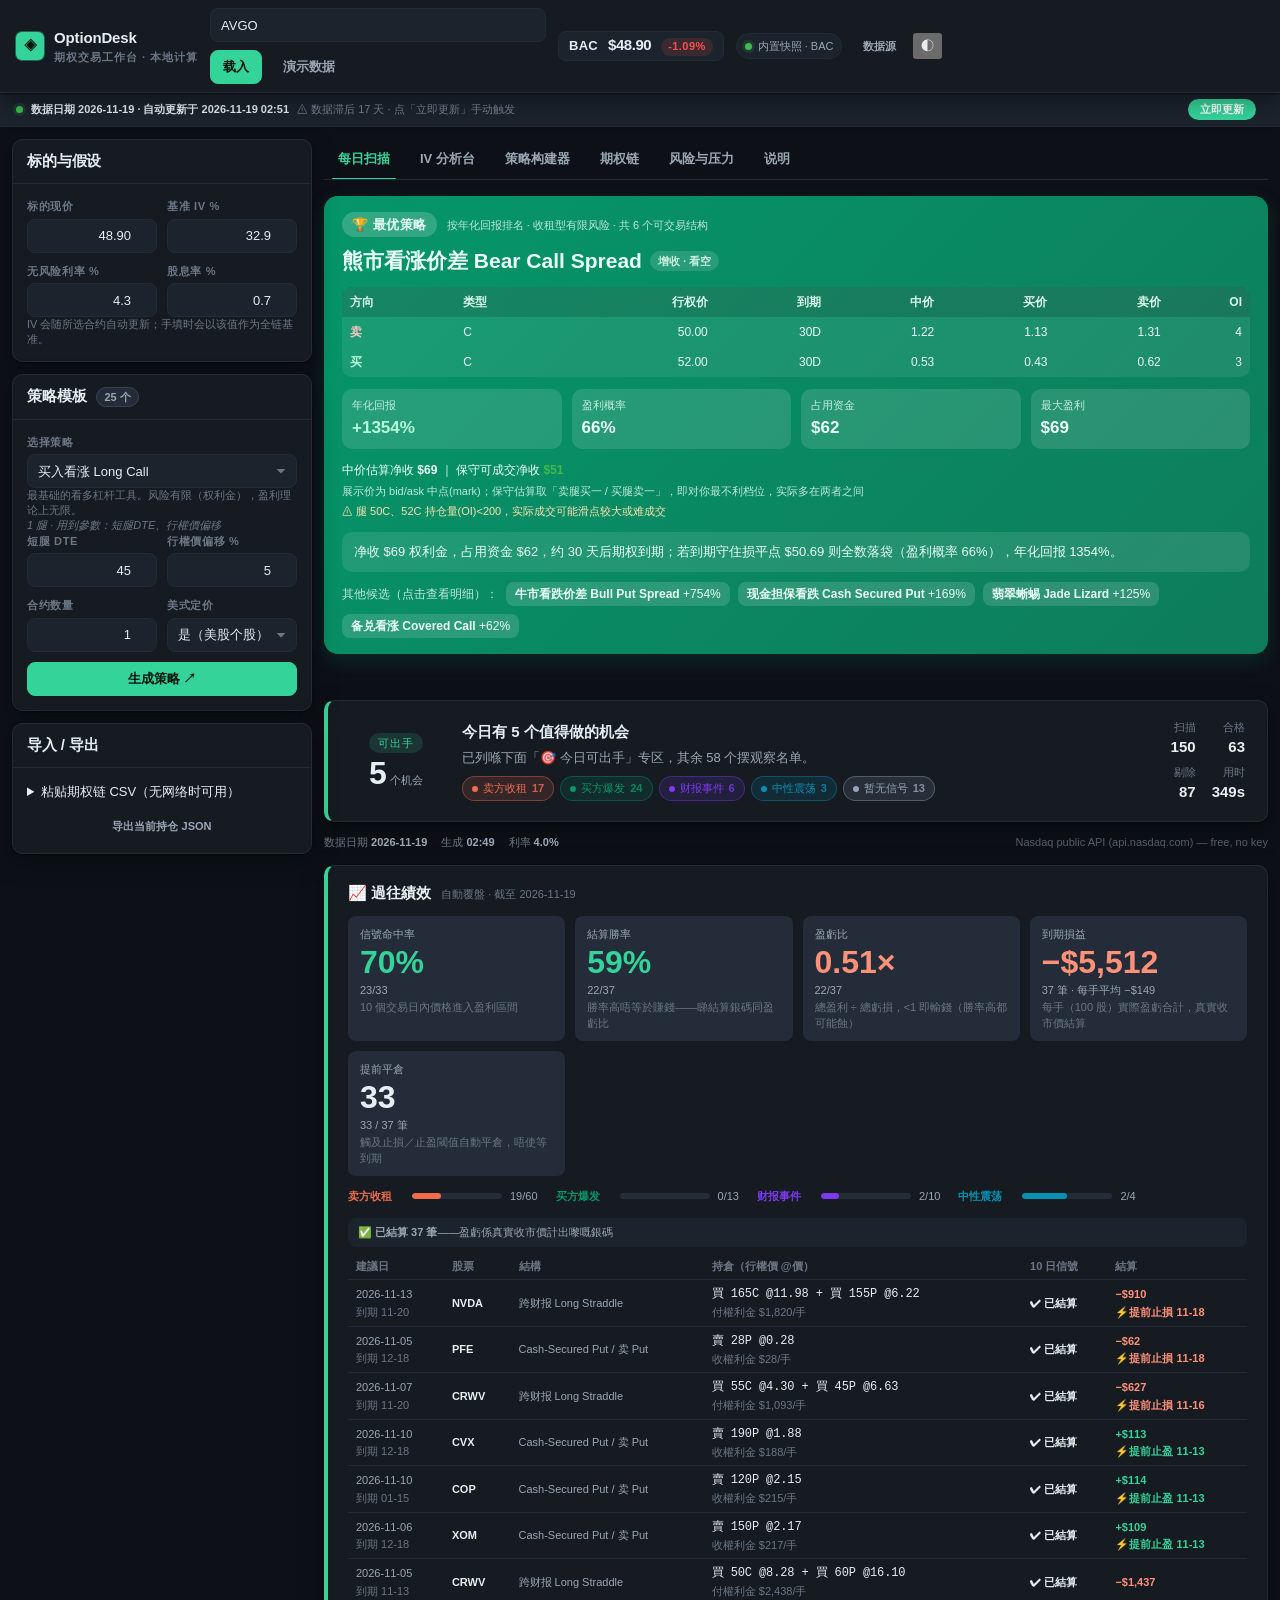
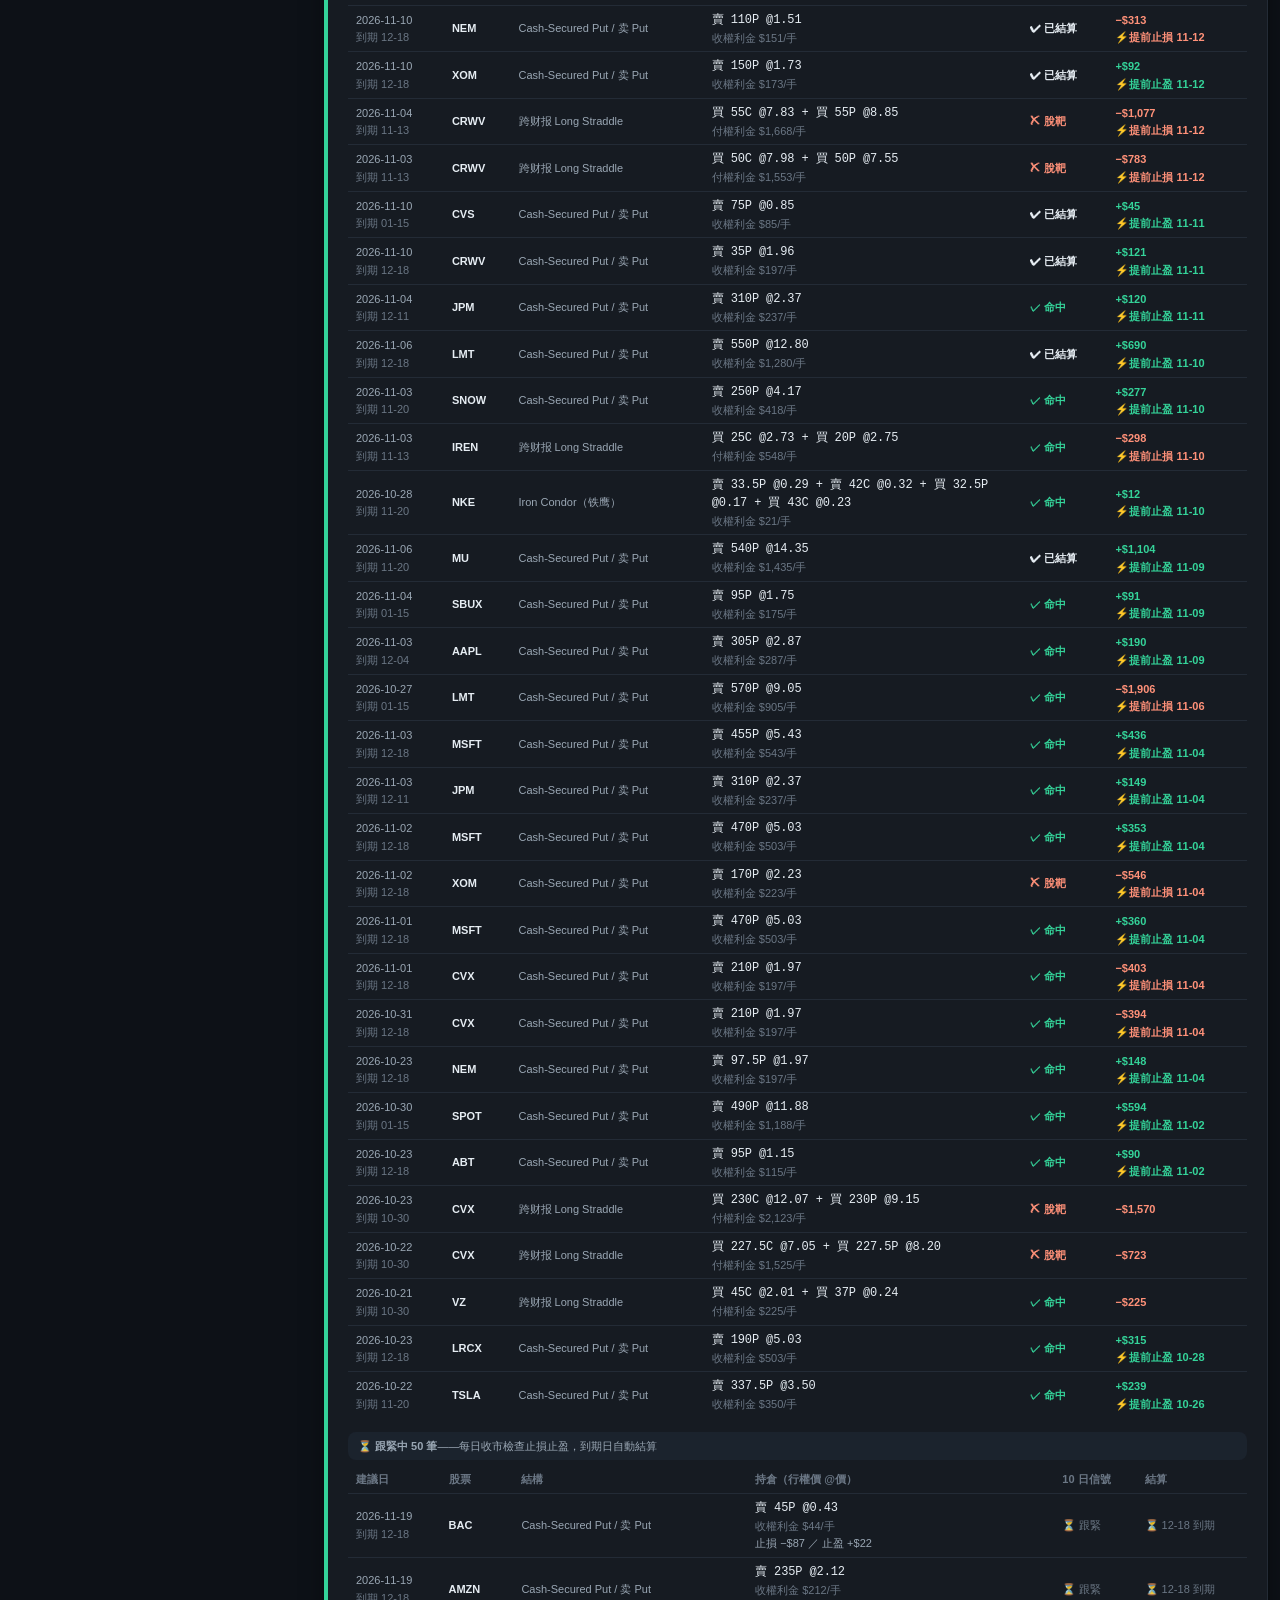
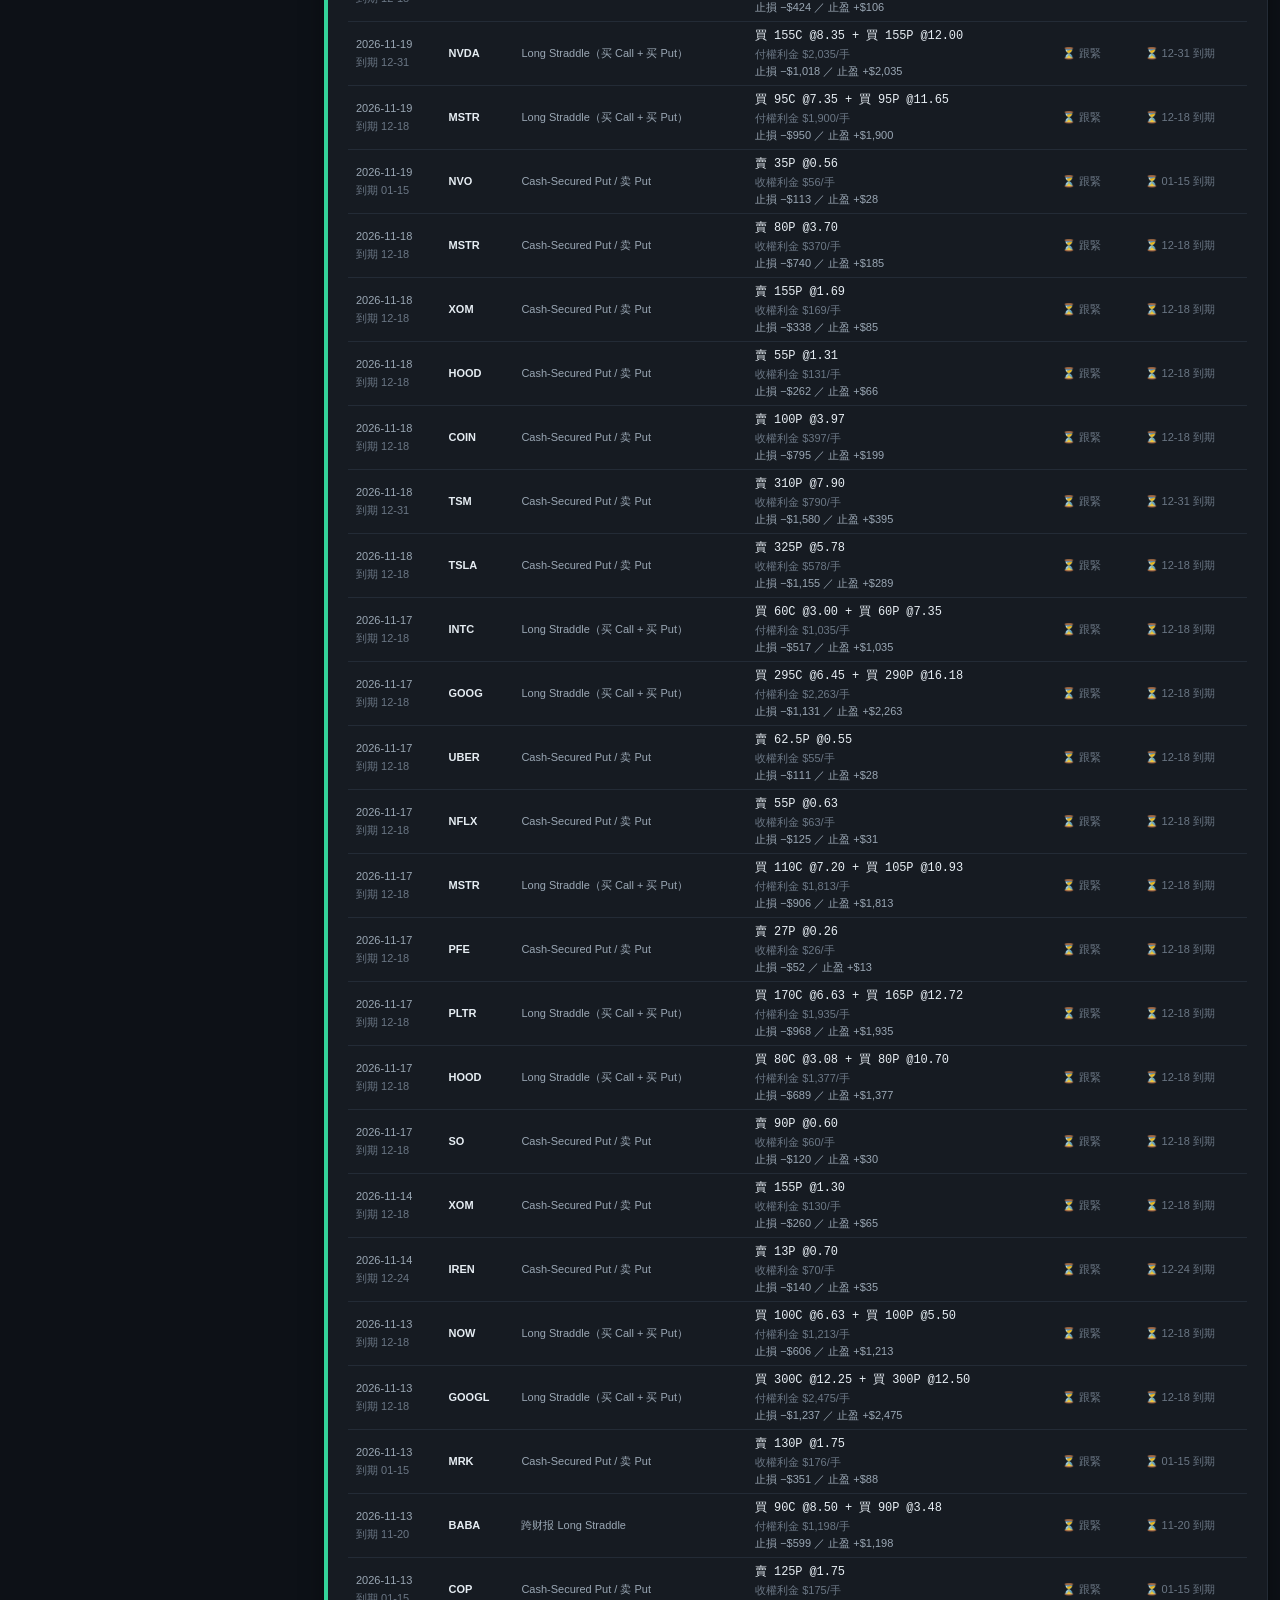
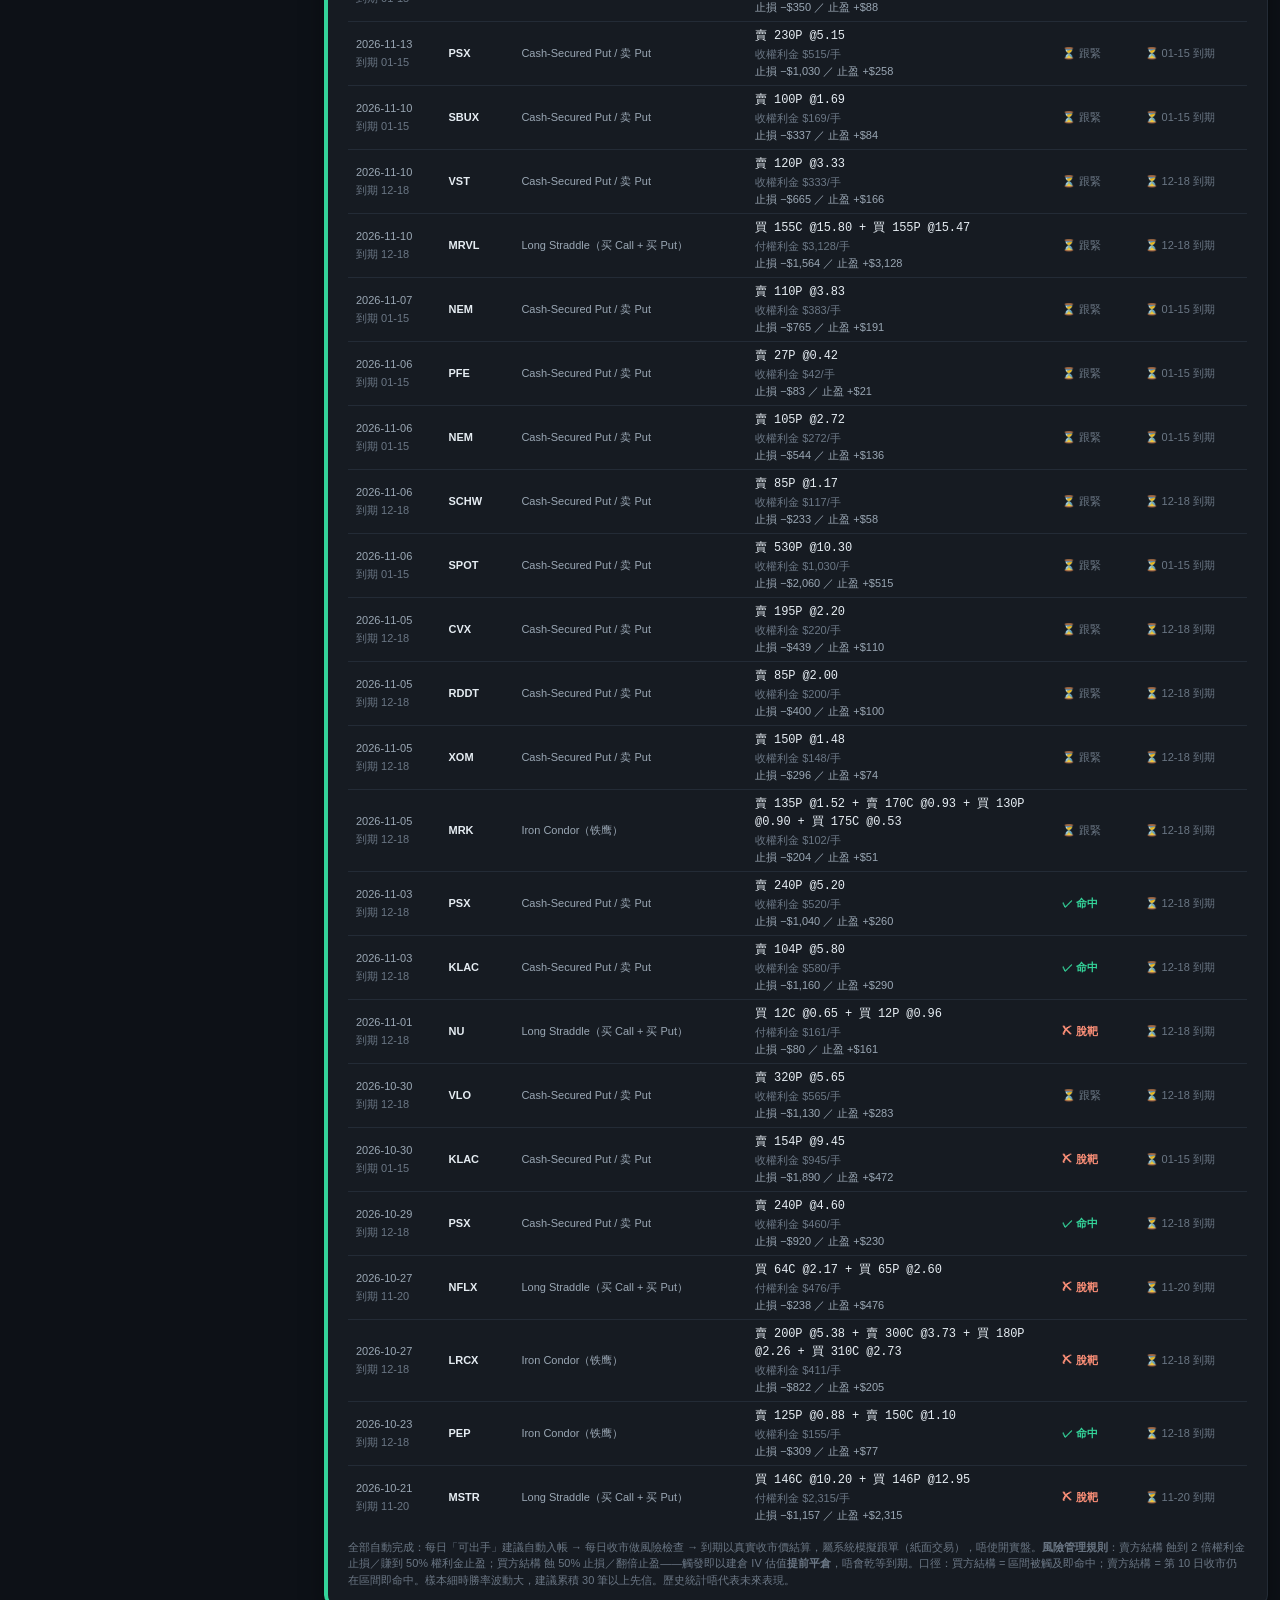
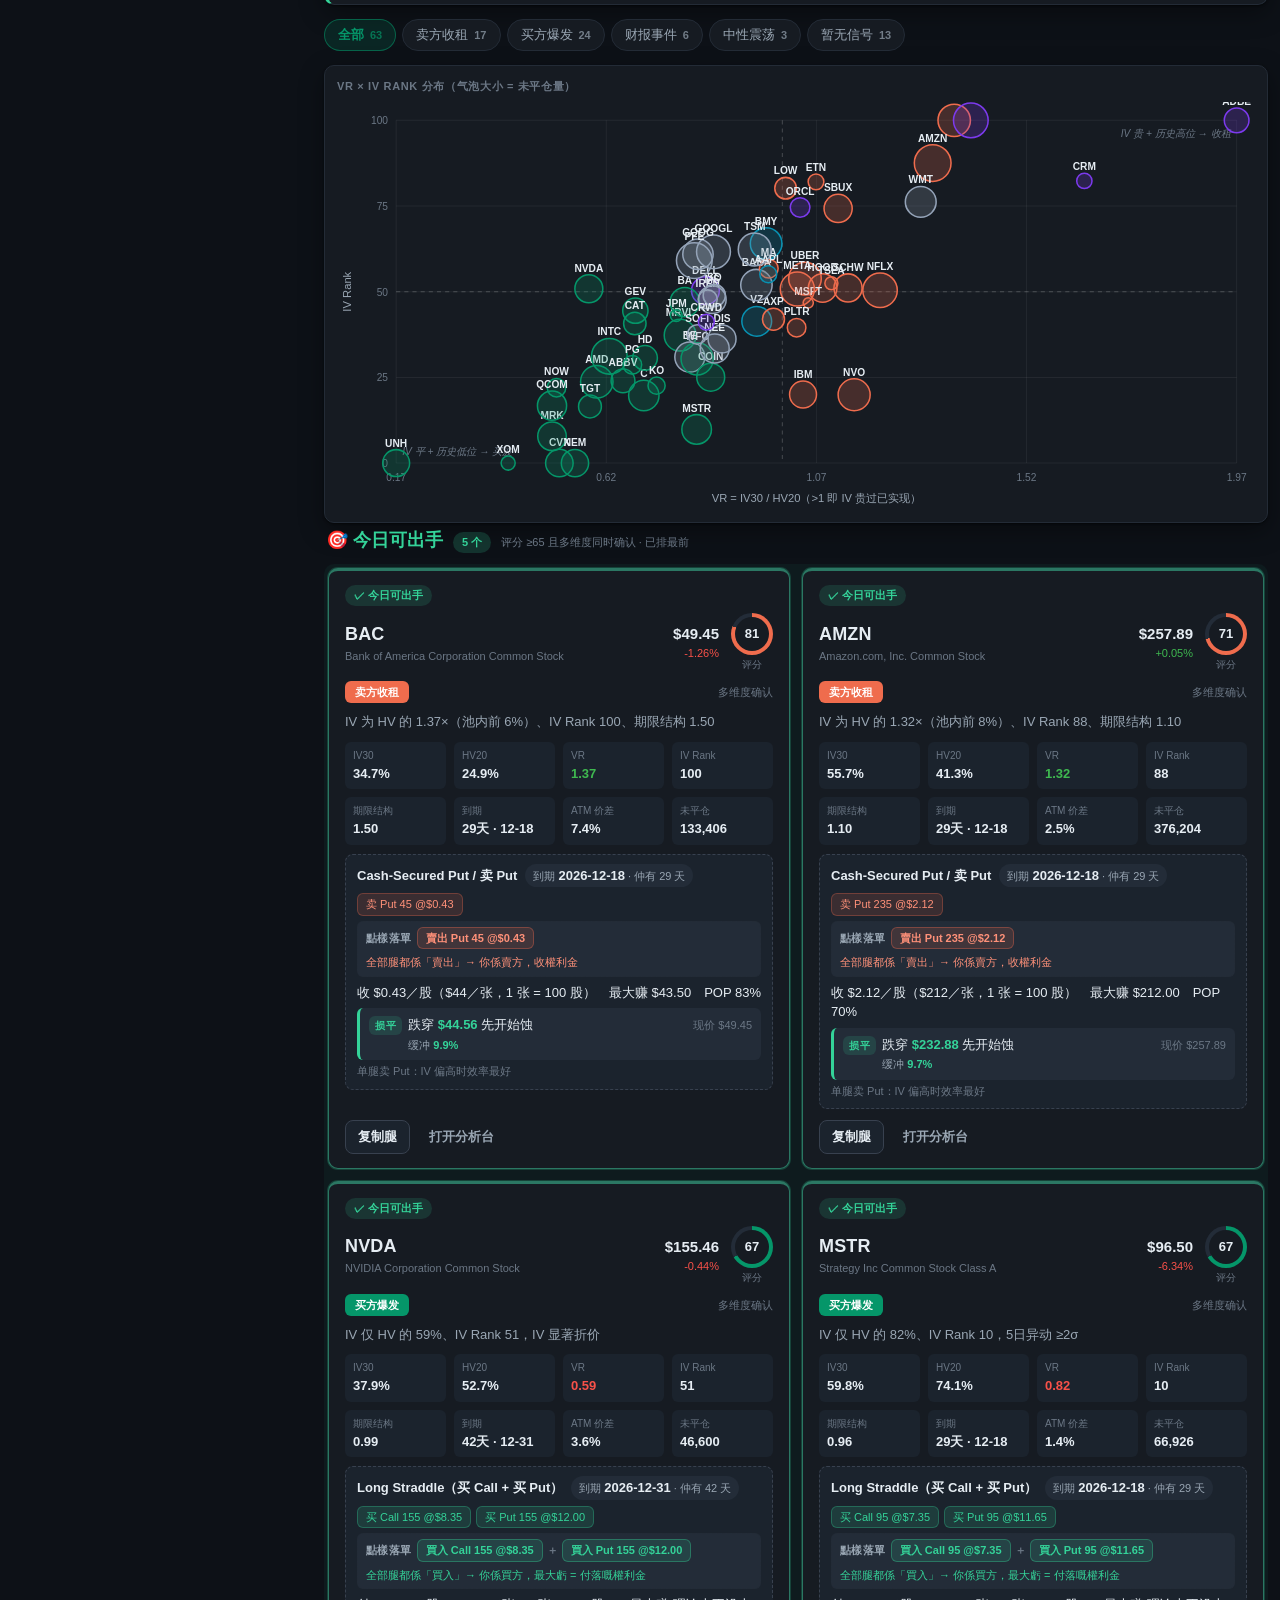
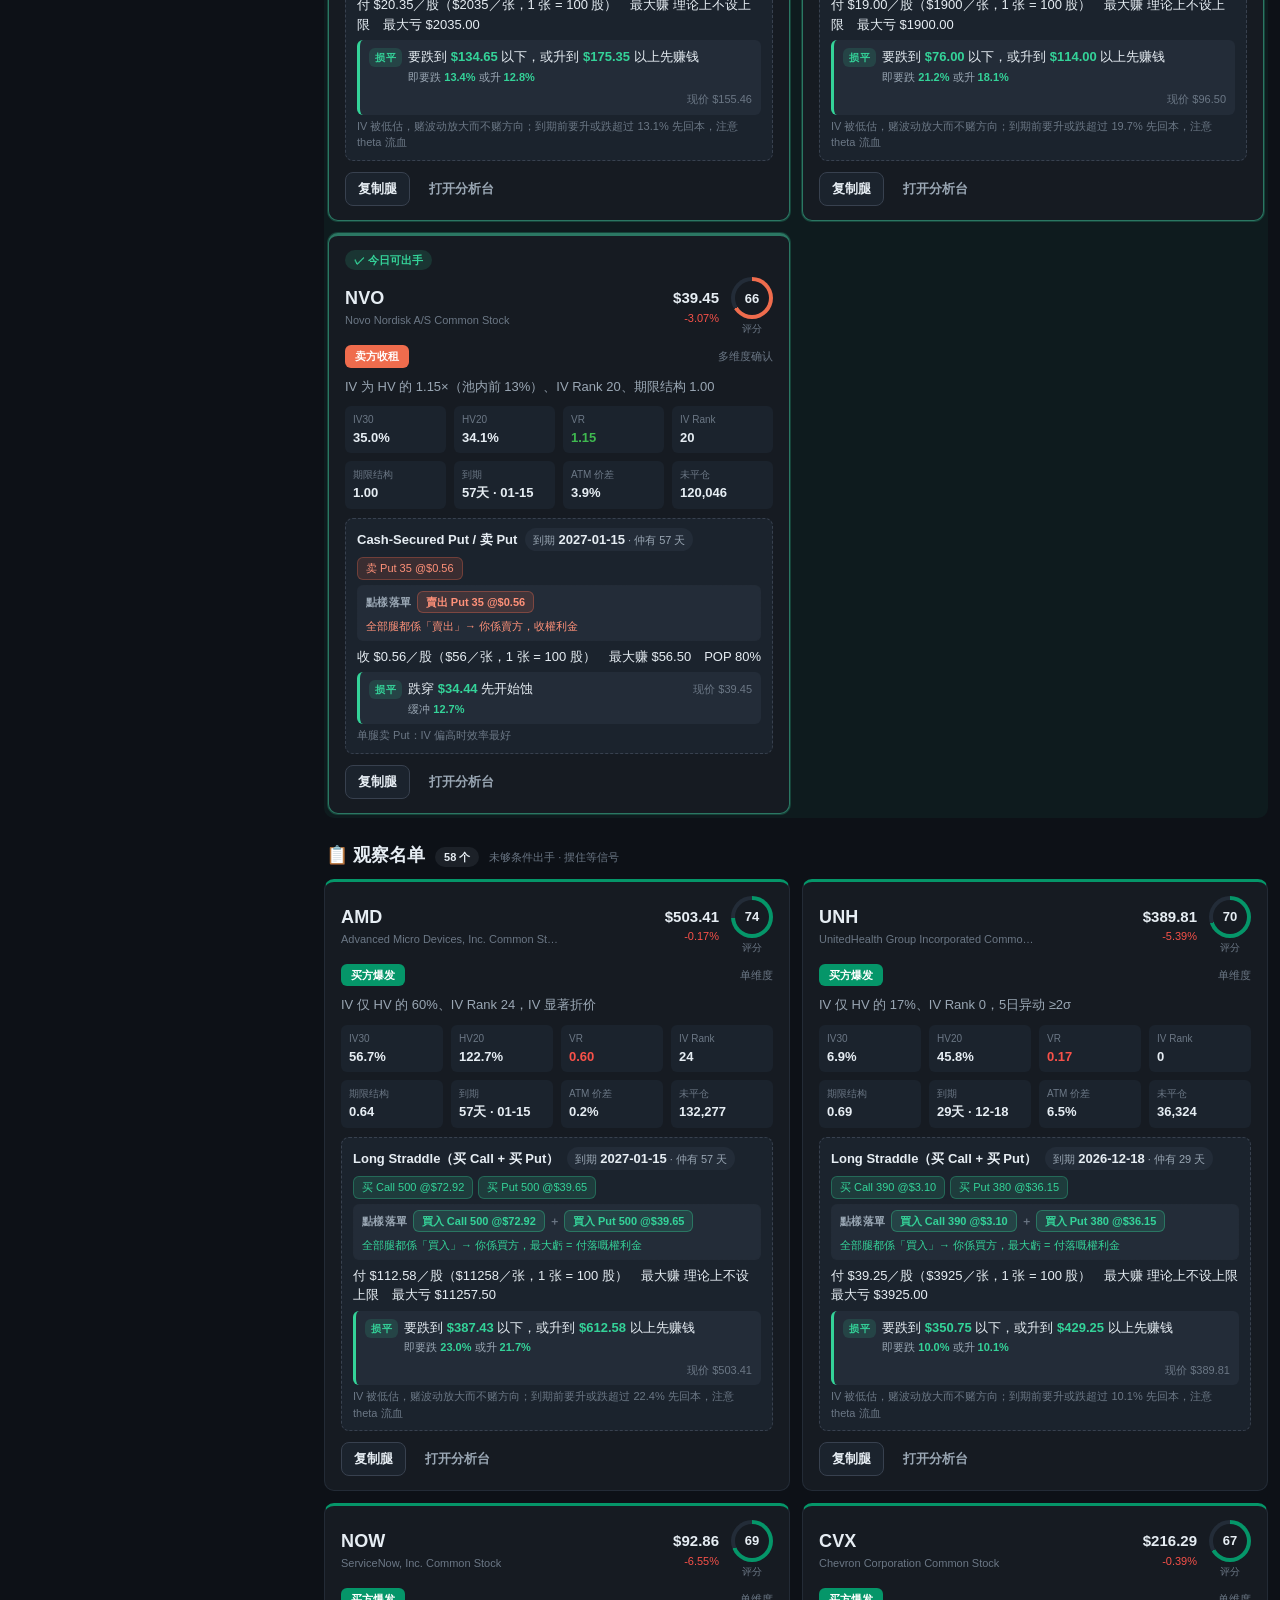
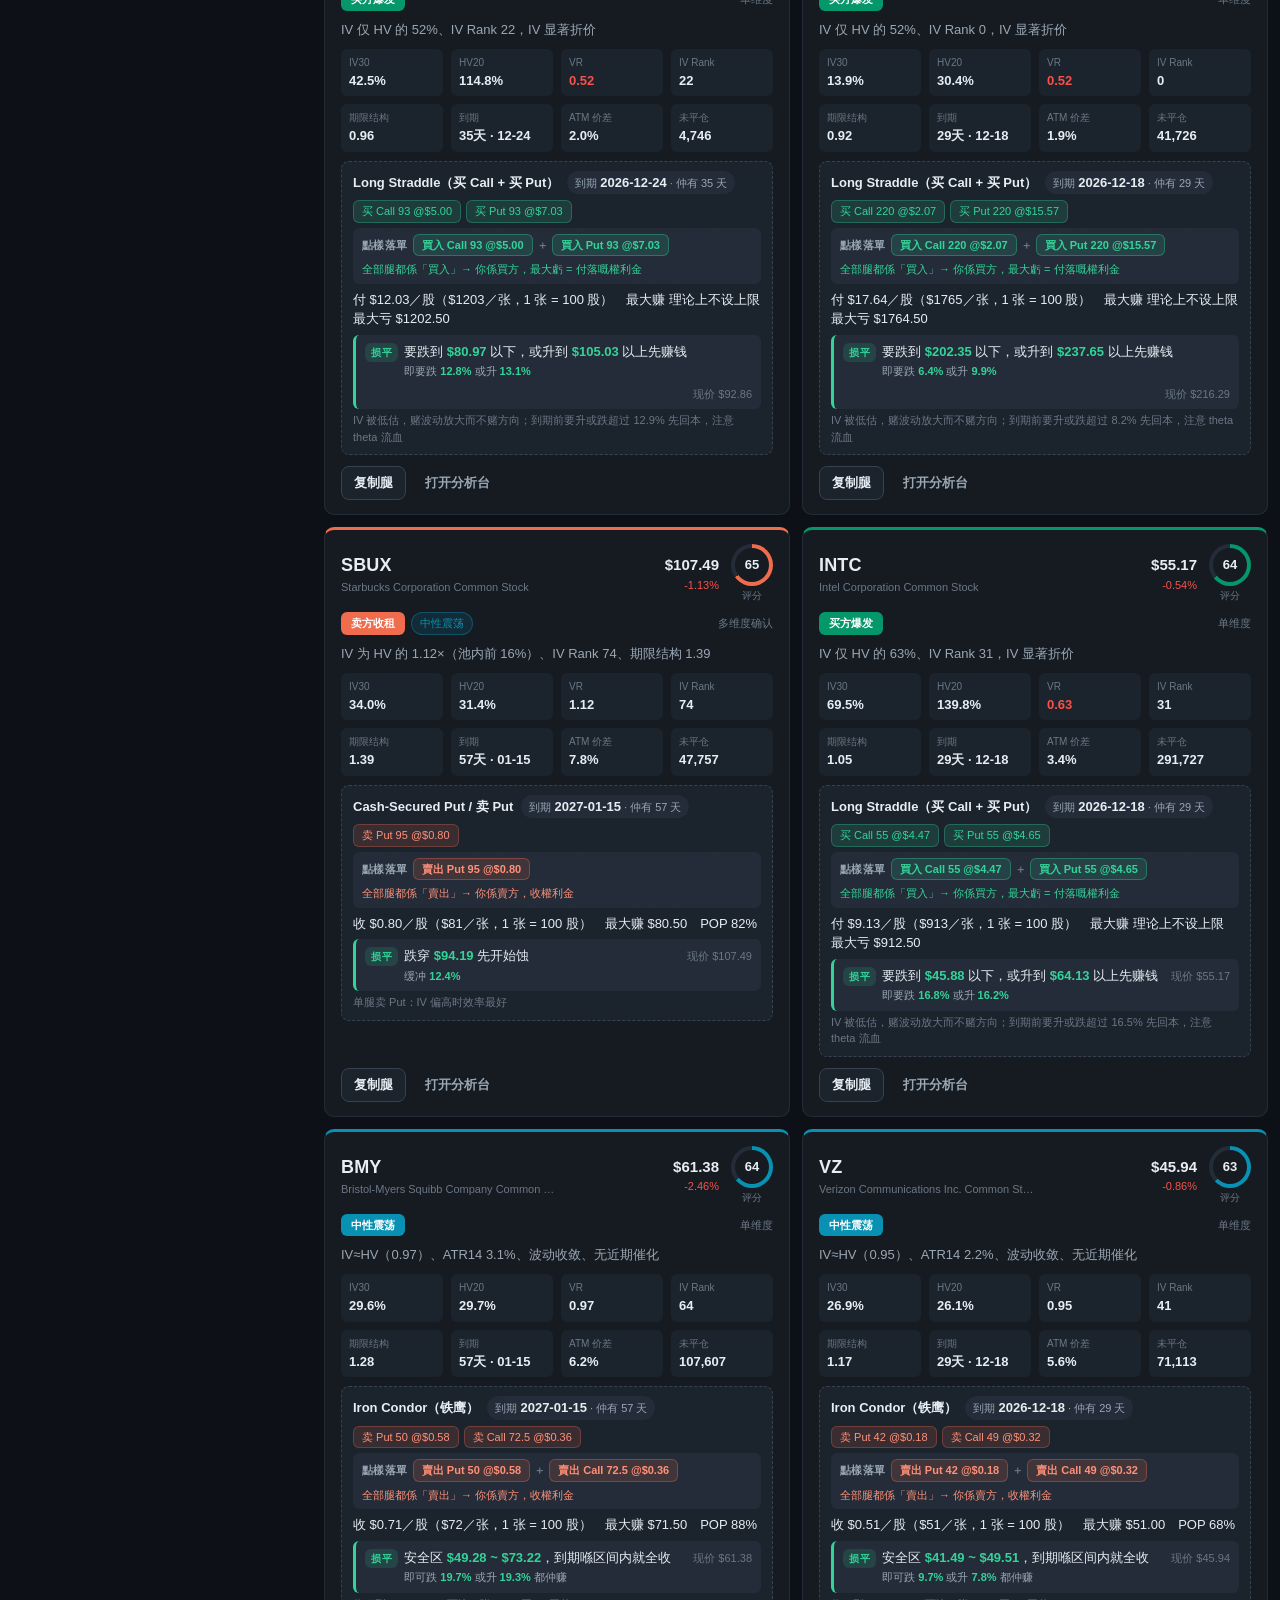
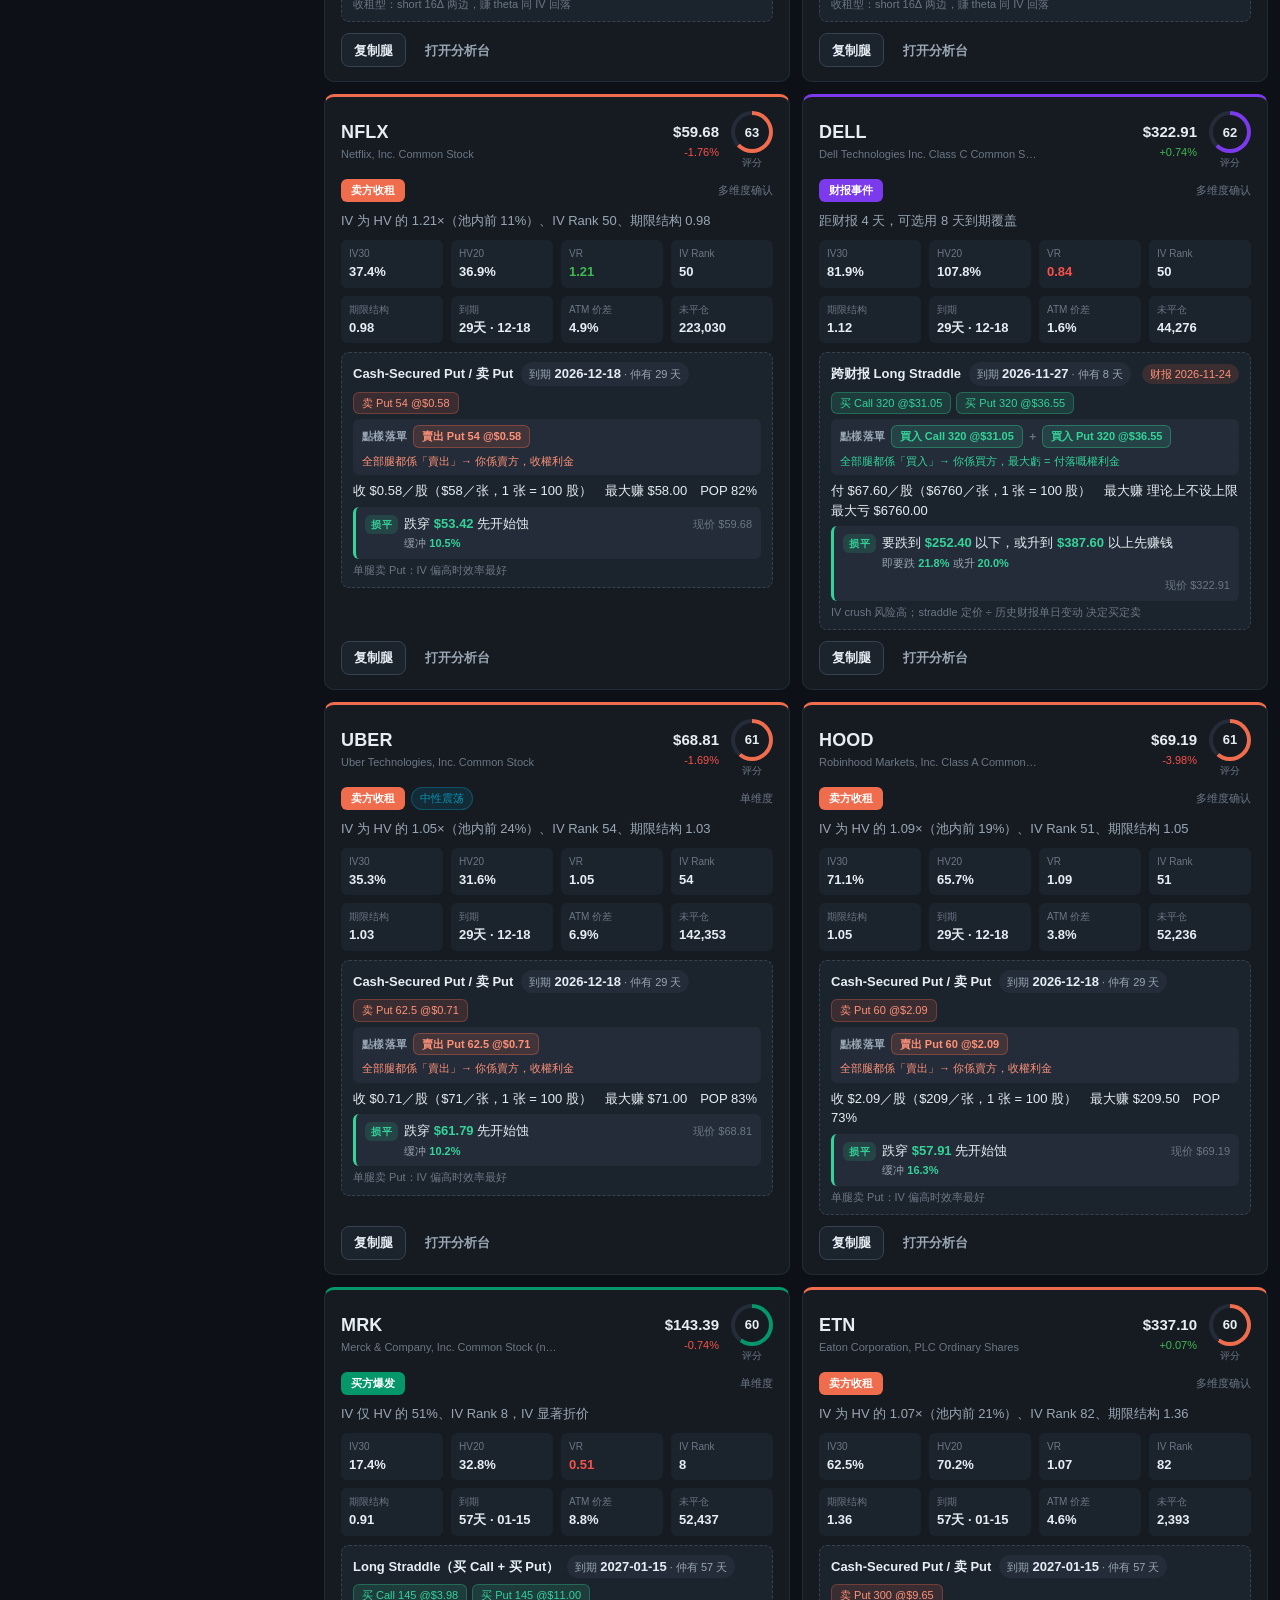
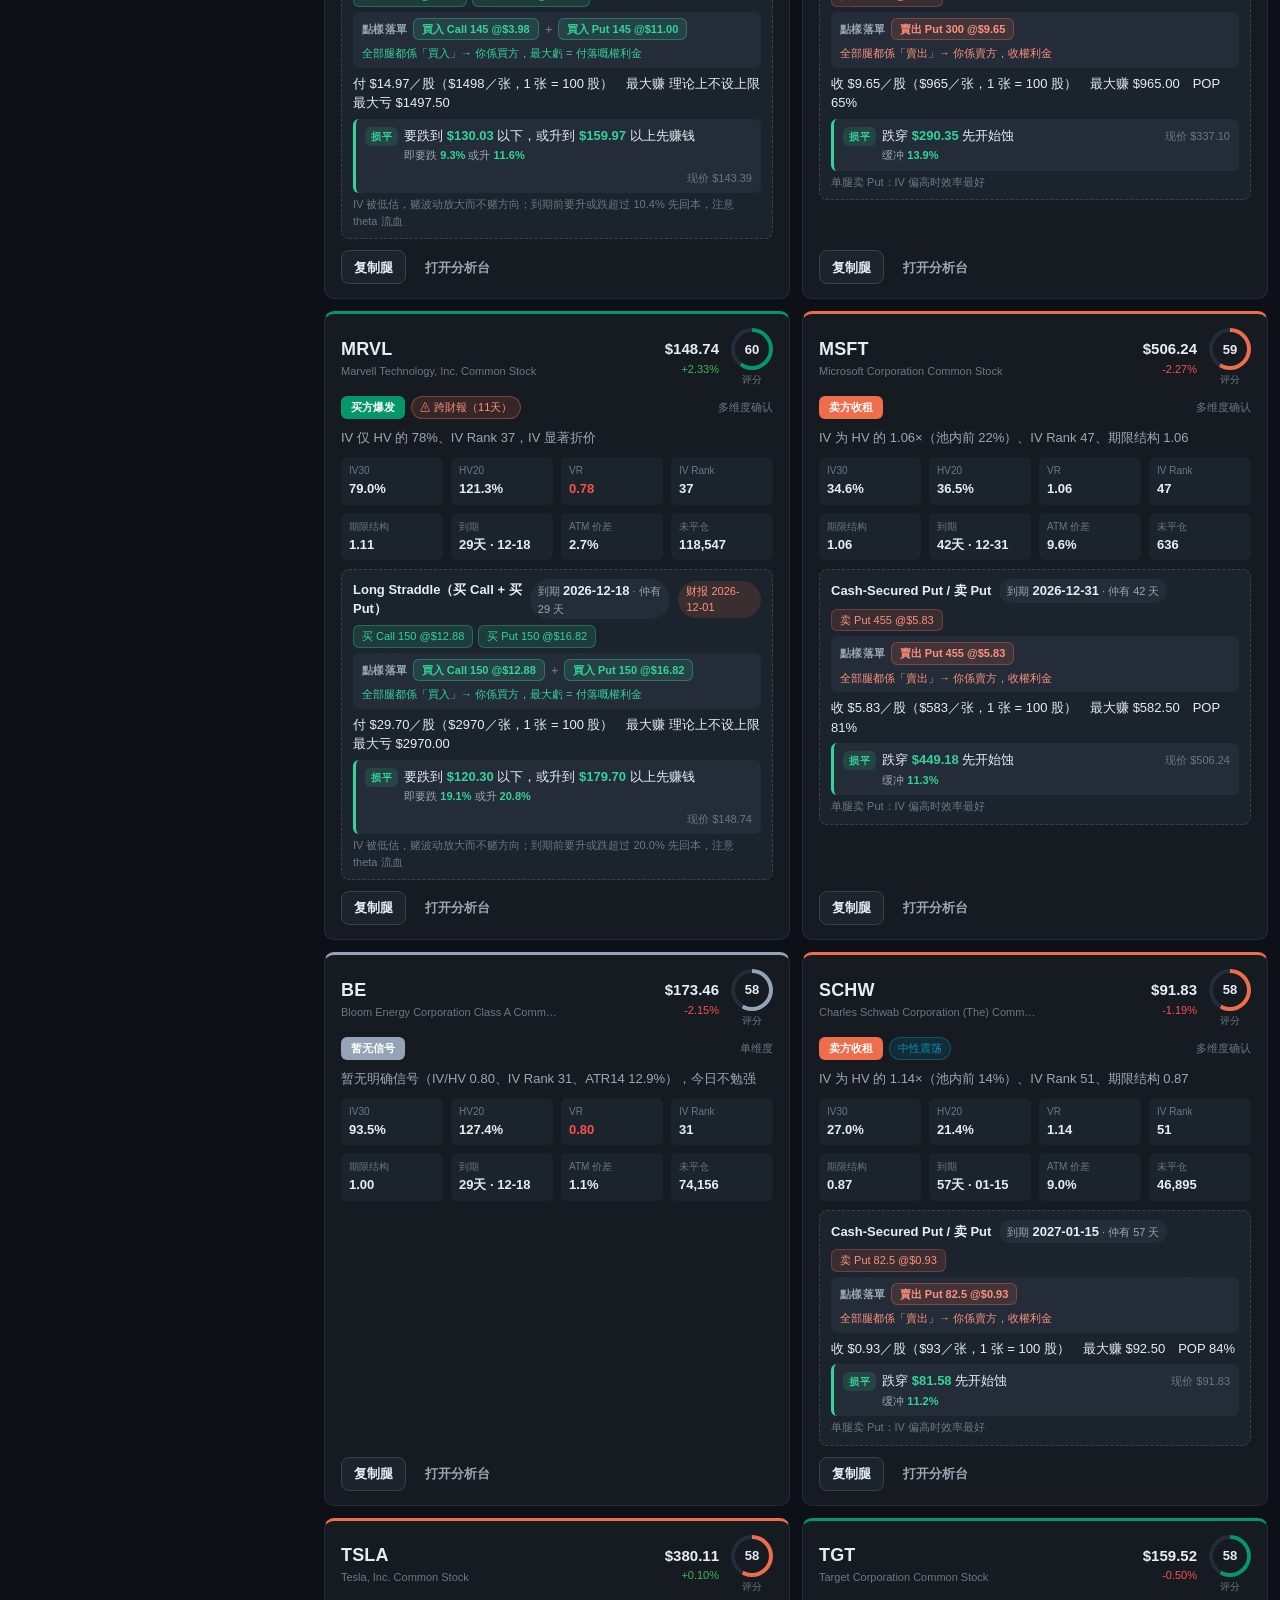
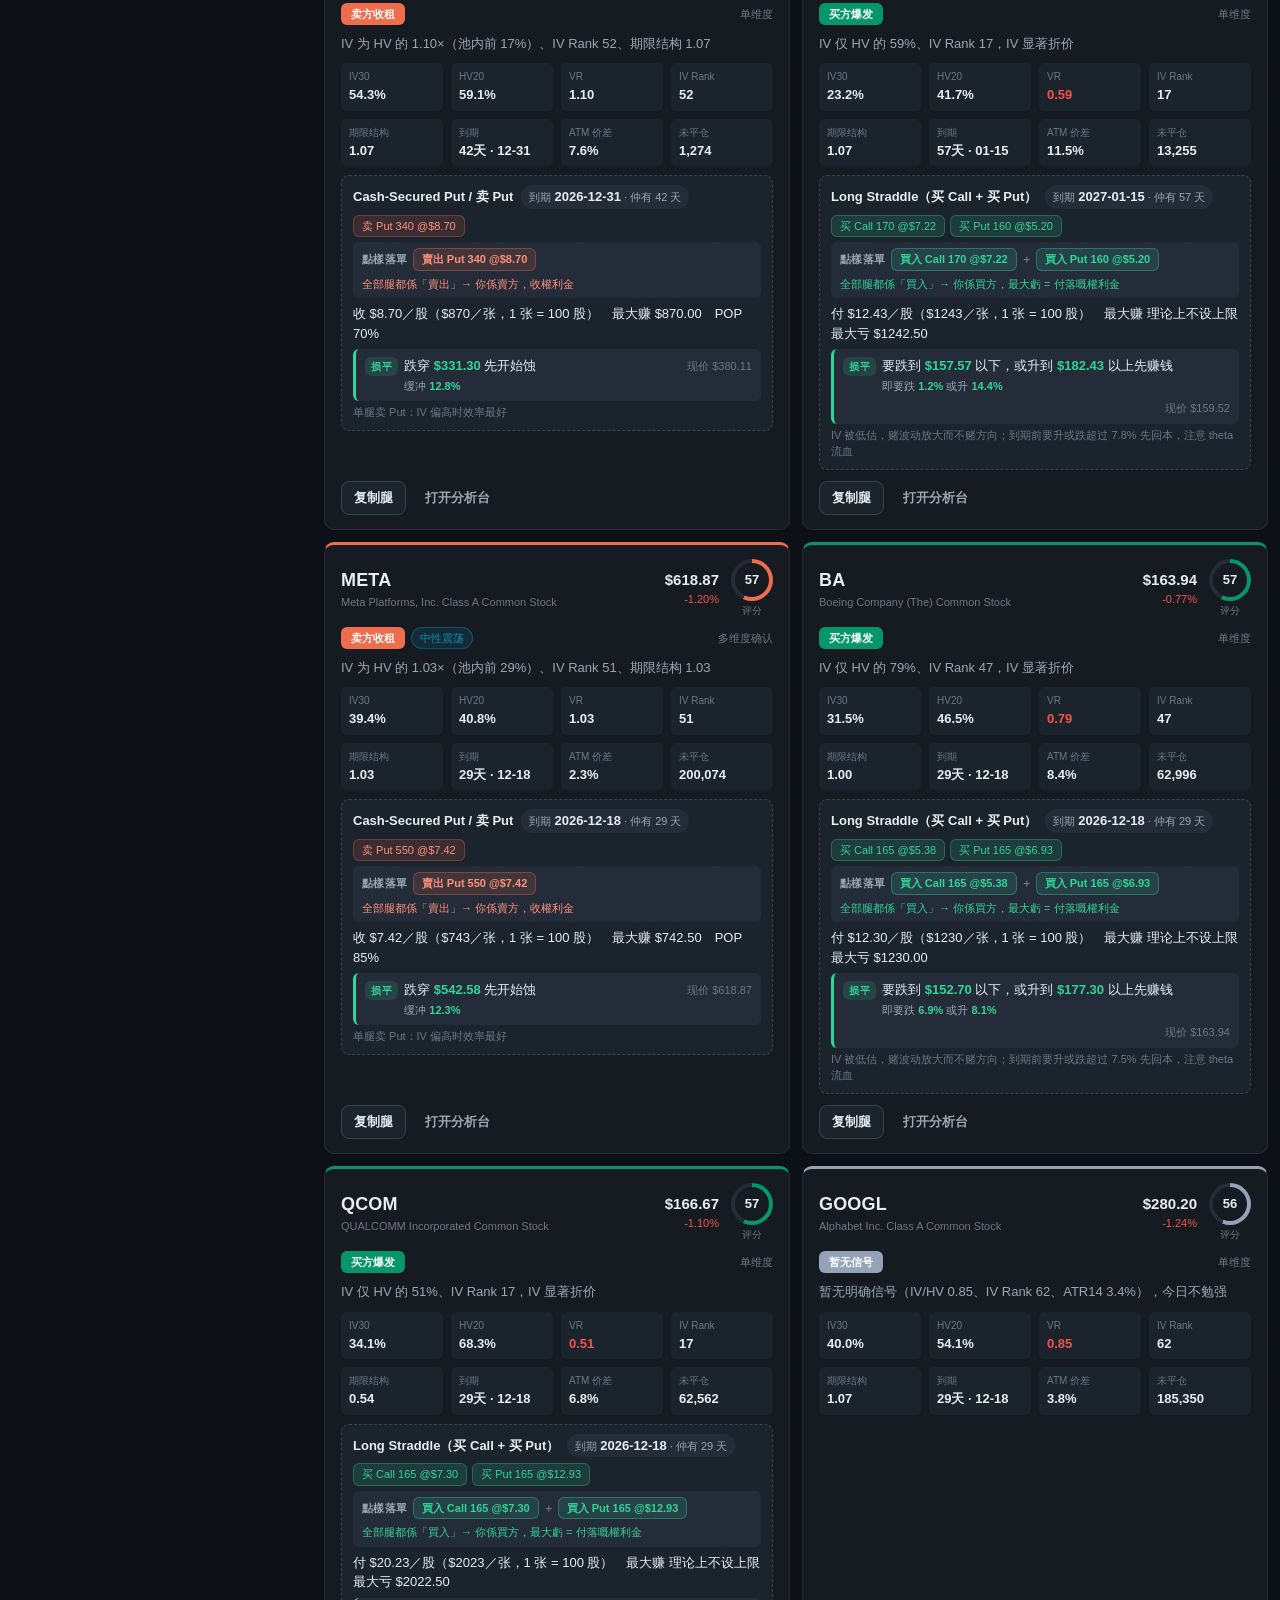
==== public/index.html @ 7c3c06f9 "每日扫描 2026-11-19" ====
<!doctype html>
<html lang="zh-CN" data-theme="dark">
<head>
<meta charset="UTF-8">
<meta name="viewport" content="width=device-width, initial-scale=1">
<meta name="description" content="专业期权交易工作台：IV 分析、多腿策略构建、Greeks 敞口、概率与压力测试。全部本地计算，免费数据源。">
<meta name="theme-color" content="#0d1117">
<title>OptionDesk · 期权交易工作台</title>
<meta name="build" content="2026-11-19 02:51">
<link rel="icon" type="image/svg+xml" href="data:image/svg+xml,%3Csvg xmlns='http://www.w3.org/2000/svg' viewBox='0 0 32 32'%3E%3Crect width='32' height='32' rx='8' fill='%230d1117'/%3E%3Cpath d='M6 22 L12 14 L18 18 L26 8' fill='none' stroke='%2334d399' stroke-width='3' stroke-linecap='round' stroke-linejoin='round'/%3E%3Ccircle cx='26' cy='8' r='2.6' fill='%2334d399'/%3E%3C/svg%3E">
<style>
/* ==========================================================================
   Options Desk — Professional Trading Terminal Stylesheet
   Self-contained: no external font CDN, no external url(), no @-import.
   Themes: html[data-theme="dark"] (default) | html[data-theme="light"]
   Sections: 1 Tokens · 2 Reset · 3 Scrollbars · 4 Utilities · 5 Topbar
   6 Workspace · 7 Panels · 8 KPI · 9 Tabs · 10 Buttons · 11 Forms · 12 Seg
   13 Tables · 14 Legs · 15 Chain · 16 Badges · 17 Charts · 18 Stats · 19 Notes
   20 Verdict · 21 Score ring · 22 Empty · 23 Toast · 24 Collapsible
   25 Responsive · 26 Motion
   ========================================================================== */

/* === 1. Tokens & Themes ==================================================== */

:root {
  /* --- palette: dark (default) --- */
  --c-bg: #0d1117;
  --c-surface: #161b22;
  --c-surface-2: #1b232d;
  --c-surface-3: #232c38;
  --c-border: #232b36;
  --c-border-strong: #38414f;
  --c-text: #e6edf3;
  --c-muted: #9aa7b4;
  --c-faint: #6b7785;
  --c-accent: #34d399;
  --c-accent-soft: rgba(52, 211, 153, 0.14);
  --c-accent-text: #04140e;
  --c-profit: #3fb950;
  --c-profit-soft: rgba(63, 185, 80, 0.14);
  --c-loss: #f85149;
  --c-loss-soft: rgba(248, 81, 73, 0.14);
  --c-warn: #ef6c4d;
  --c-warn-soft: rgba(239, 108, 77, 0.15);
  --c-warn-strong: #ff9179;   /* readable warn text on dark */
  --c-buy: #58a6ff;
  --c-sell: #bc8cff;
  --c-grid: rgba(255, 255, 255, 0.06);
  --c-axis: rgba(255, 255, 255, 0.2);
  --c-shadow: 0 1px 2px rgba(0, 0, 0, 0.5), 0 8px 24px rgba(0, 0, 0, 0.36);

  /* --- geometry --- */
  --r-sm: 6px;
  --r-md: 8px;
  --r-lg: 10px;
  --r-pill: 999px;
  --ctl-h: 34px;
  --topbar-h: 56px;
  --sidebar-w: 340px;
  --row-h: 30px;

  /* --- type scale: 11 / 13 / 15 / 18 / 24 / 32 --- */
  --fs-eyebrow: 11px;
  --fs-body: 13px;
  --fs-md: 15px;
  --fs-lg: 18px;
  --fs-kpi: 24px;
  --fs-xl: 32px;

  /* --- motion --- */
  --t: 120ms ease;

  /* --- fonts --- */
  --font-sans: "Inter", -apple-system, BlinkMacSystemFont, "Segoe UI", Roboto,
    "PingFang SC", "Hiragino Sans GB", "Microsoft YaHei", "Helvetica Neue", Arial, sans-serif;
  --font-mono: ui-monospace, SFMono-Regular, "SF Mono", Menlo, Consolas, "Liberation Mono", monospace;

  color-scheme: dark;
}

/* Dark stays default even when the attribute is absent. */
html[data-theme="dark"] { color-scheme: dark; }

html[data-theme="light"] {
  --c-bg: #f5f7f6;
  --c-surface: #ffffff;
  --c-surface-2: #f1f5f3;
  --c-surface-3: #e8eeea;
  --c-border: #dfe5e2;
  --c-border-strong: #c2ccc7;
  --c-text: #142d3b;
  --c-muted: #57686f;
  --c-faint: #8695a0;
  --c-accent: #059669;
  --c-accent-soft: rgba(5, 150, 105, 0.1);
  --c-accent-text: #ffffff;
  --c-profit: #0a7a48;
  --c-profit-soft: rgba(10, 122, 72, 0.1);
  --c-loss: #c62a20;
  --c-loss-soft: rgba(198, 42, 32, 0.1);
  --c-warn: #ef6c4d;
  --c-warn-soft: rgba(239, 108, 77, 0.12);
  --c-warn-strong: #b3401d;   /* #ef6c4d on white fails 4.5:1 for text */
  --c-buy: #1f6feb;
  --c-sell: #8250df;
  --c-grid: rgba(20, 45, 59, 0.08);
  --c-axis: rgba(20, 45, 59, 0.22);
  --c-shadow: 0 1px 2px rgba(20, 45, 59, 0.06), 0 6px 18px rgba(20, 45, 59, 0.07);

  color-scheme: light;
}

/* === 2. Reset & Base ====================================================== */

*, *::before, *::after { box-sizing: border-box; }

html, body { margin: 0; padding: 0; }
html { -webkit-text-size-adjust: 100%; scroll-behavior: smooth; }

body {
  background: var(--c-bg);
  color: var(--c-text);
  font-family: var(--font-sans);
  font-size: var(--fs-body);
  line-height: 1.5;
  -webkit-font-smoothing: antialiased;
  -moz-osx-font-smoothing: grayscale;
  transition: background-color var(--t), color var(--t);
}

h1, h2, h3, h4, p, figure { margin: 0; }
h1, h2 { font-size: var(--fs-md); font-weight: 650; letter-spacing: -0.01em; }
h3 { font-size: var(--fs-body); font-weight: 650; }

a { color: var(--c-accent); text-decoration: none; }
a:hover { text-decoration: underline; }
hr { border: 0; border-top: 1px solid var(--c-border); margin: 12px 0; }

button, input, select, textarea { font: inherit; color: inherit; }

::selection { background: var(--c-accent); color: var(--c-accent-text); }

:focus-visible { outline: 2px solid var(--c-accent); outline-offset: 2px; border-radius: var(--r-sm); }

/* === 3. Scrollbars ======================================================== */

* { scrollbar-width: thin; scrollbar-color: var(--c-border-strong) transparent; }
::-webkit-scrollbar { width: 9px; height: 9px; }
::-webkit-scrollbar-track { background: transparent; }
::-webkit-scrollbar-corner { background: transparent; }
::-webkit-scrollbar-thumb { background: var(--c-border-strong); border: 2px solid var(--c-bg); border-radius: var(--r-pill); }
::-webkit-scrollbar-thumb:hover { background: var(--c-accent); }

/* === 4. Utilities ========================================================= */

.sr-only { position: absolute !important; width: 1px; height: 1px; padding: 0; margin: -1px; overflow: hidden; clip: rect(0, 0, 0, 0); white-space: nowrap; border: 0; }

/* every figure in a terminal must be monospaced-width */
.num, .mono { font-variant-numeric: tabular-nums; font-feature-settings: "tnum" 1, "lnum" 1; letter-spacing: -0.01em; }
.mono { font-family: var(--font-mono); }

.eyebrow { font-size: var(--fs-eyebrow); font-weight: 600; letter-spacing: 0.09em; text-transform: uppercase; color: var(--c-faint); }
.muted { color: var(--c-muted); }
.faint { color: var(--c-faint); }
.accent { color: var(--c-accent); }

.trend-up { color: var(--c-profit); }
.trend-down { color: var(--c-loss); }
.trend-flat { color: var(--c-muted); }
.pos { color: var(--c-profit); }
.neg { color: var(--c-loss); }
.trend-up::before { content: "▲"; font-size: 0.72em; margin-right: 3px; vertical-align: 1px; }
.trend-down::before { content: "▼"; font-size: 0.72em; margin-right: 3px; vertical-align: 1px; }

.right { text-align: right; }
.center { text-align: center; }
.nowrap { white-space: nowrap; }
.truncate { overflow: hidden; text-overflow: ellipsis; white-space: nowrap; }
.big-num { font-size: var(--fs-xl); font-weight: 700; letter-spacing: -0.03em; line-height: 1.1; font-variant-numeric: tabular-nums; }

.stack { display: flex; flex-direction: column; gap: 12px; }
.row { display: flex; align-items: center; gap: 8px; }
.row-between { display: flex; align-items: center; justify-content: space-between; gap: 8px; }
.wrap { flex-wrap: wrap; }
.grow, .spacer { flex: 1 1 auto; min-width: 0; }

/* === 5. Topbar ============================================================ */

.topbar {
  position: sticky; top: 0; z-index: 60;
  display: flex; align-items: center; gap: 12px; flex-wrap: wrap;
  min-height: var(--topbar-h); padding: 8px 16px;
  background: var(--c-surface);
  border-bottom: 1px solid var(--c-border);
  box-shadow: 0 1px 0 rgba(0, 0, 0, 0.12), var(--c-shadow);
  backdrop-filter: saturate(140%) blur(8px);
}

.topbar .brand { display: flex; align-items: center; gap: 10px; min-width: 0; }

.topbar .brand-mark {
  display: grid; place-items: center;
  width: 28px; height: 28px; border-radius: var(--r-sm);
  background: var(--c-accent); color: var(--c-accent-text);
  font-weight: 800; font-size: 13px; letter-spacing: -0.04em;
}

.topbar .brand-name { font-size: var(--fs-md); font-weight: 700; letter-spacing: -0.015em; white-space: nowrap; }
.topbar .brand-sub { font-size: var(--fs-eyebrow); color: var(--c-faint); letter-spacing: 0.06em; text-transform: uppercase; }

.topbar .search { position: relative; flex: 0 1 260px; min-width: 140px; }
.topbar .search .input { height: var(--ctl-h); padding-left: 30px; }
.topbar .search::before { content: "⌕"; position: absolute; left: 10px; top: 50%; transform: translateY(-50%); color: var(--c-faint); font-size: 15px; pointer-events: none; }

/* live quote: symbol · last · change */
.quote { display: flex; align-items: baseline; gap: 10px; padding: 4px 10px; border: 1px solid var(--c-border); border-radius: var(--r-md); background: var(--c-surface-2); }
.quote .quote-sym { font-weight: 700; letter-spacing: 0.02em; }
.quote .quote-px { font-size: var(--fs-md); font-weight: 700; font-variant-numeric: tabular-nums; }
.quote .quote-chg { font-size: var(--fs-eyebrow); font-weight: 650; font-variant-numeric: tabular-nums; }

/* data-source indicator */
.status { display: inline-flex; align-items: center; gap: 6px; padding: 4px 8px; border: 1px solid var(--c-border); border-radius: var(--r-pill); background: var(--c-surface-2); font-size: var(--fs-eyebrow); color: var(--c-muted); white-space: nowrap; }
.status-dot { width: 7px; height: 7px; border-radius: 50%; background: var(--c-faint); }
.status.is-live .status-dot { background: var(--c-profit); box-shadow: 0 0 0 3px var(--c-profit-soft); animation: pulse 2.4s ease-in-out infinite; }
.status.is-loading .status-dot { background: var(--c-warn); box-shadow: 0 0 0 3px var(--c-warn-soft); animation: pulse 1.2s ease-in-out infinite; }
.status.is-error .status-dot { background: var(--c-loss); box-shadow: 0 0 0 3px var(--c-loss-soft); }
@keyframes pulse { 0%, 100% { opacity: 1; } 50% { opacity: 0.35; } }

.theme-toggle { display: inline-flex; align-items: center; gap: 6px; }

/* 站顶数据更新提示条 */
.data-banner {
  display: flex; align-items: center; gap: 8px; flex-wrap: wrap;
  padding: 6px 16px;
  background: var(--c-surface-2);
  border-bottom: 1px solid var(--c-border);
  font-size: var(--fs-eyebrow); color: var(--c-muted);
}
.data-banner .db-dot {
  width: 7px; height: 7px; border-radius: 50%;
  background: var(--c-profit); box-shadow: 0 0 0 3px var(--c-profit-soft);
}
.data-banner .db-text { font-weight: 650; color: var(--c-text); font-variant-numeric: tabular-nums; }
.data-banner .db-note { opacity: .72; }
.data-banner .db-btn {
  margin-left: auto;
  padding: 3px 12px; font-size: 11px; font-weight: 650; line-height: 1.4;
  color: #fff; background: var(--c-accent); border: 0; border-radius: 999px;
  cursor: pointer; white-space: nowrap; transition: filter .15s, opacity .15s;
}
.data-banner .db-btn:hover { filter: brightness(1.08); }
.data-banner .db-btn:active { filter: brightness(.94); }
.data-banner .db-btn:disabled { opacity: .55; cursor: progress; }
.data-banner .db-status { font-size: 11px; font-variant-numeric: tabular-nums; min-width: 0; }
.data-banner .db-status.is-ok { color: var(--c-accent); }
.data-banner .db-status.is-warn { color: var(--c-warn-strong); }
@media (max-width: 560px) {
  .data-banner { padding: 6px 10px; font-size: 10.5px; }
  .data-banner .db-note { display: none; }
  .data-banner .db-btn { margin-left: auto; padding: 3px 10px; }
}

/* === 6. Workspace Layout ================================================== */

.workspace {
  display: grid;
  grid-template-columns: var(--sidebar-w) minmax(0, 1fr);
  gap: 16px; align-items: start;
  max-width: 1600px; margin: 0 auto; padding: 16px;
}

.sidebar { display: flex; flex-direction: column; gap: 12px; min-width: 0; position: sticky; top: calc(var(--topbar-h) + 16px); }
.main-col { display: flex; flex-direction: column; gap: 16px; min-width: 0; }
.section-title { display: flex; align-items: center; justify-content: space-between; gap: 8px; margin-bottom: 8px; }

/* === 7. Panels / Cards ==================================================== */

.panel, .card {
  background: var(--c-surface);
  border: 1px solid var(--c-border);
  border-radius: var(--r-lg);
  box-shadow: var(--c-shadow);
  min-width: 0;
  transition: border-color var(--t), background-color var(--t), box-shadow var(--t);
}

.panel.is-flat, .card.is-flat { box-shadow: none; }
.panel.is-accent, .card.is-accent { border-color: var(--c-accent); }

.panel-head { display: flex; align-items: center; gap: 10px; padding: 12px 14px; border-bottom: 1px solid var(--c-border); }
.panel-head .head-text { flex: 1 1 auto; min-width: 0; }
.panel-head .eyebrow { display: block; margin-bottom: 2px; }
.panel-head h2 { line-height: 1.25; }
.panel-head .head-actions { display: flex; align-items: center; gap: 6px; flex: 0 0 auto; }

.panel-body { padding: 14px; }
.panel-body.is-tight { padding: 8px; }
.panel-body.is-flush { padding: 0; }

.panel-foot { padding: 10px 14px; border-top: 1px solid var(--c-border); background: var(--c-surface-2); border-radius: 0 0 var(--r-lg) var(--r-lg); font-size: var(--fs-eyebrow); color: var(--c-muted); }

.nested { background: var(--c-surface-2); border: 1px solid var(--c-border); border-radius: var(--r-md); padding: 10px; }

/* === 8. KPI Grid ========================================================== */

.grid-kpi { display: grid; grid-template-columns: repeat(auto-fit, minmax(150px, 1fr)); gap: 12px; }

.kpi {
  background: var(--c-surface); border: 1px solid var(--c-border); border-radius: var(--r-lg);
  padding: 10px 12px; box-shadow: var(--c-shadow); min-width: 0;
  transition: border-color var(--t), background-color var(--t), transform var(--t);
}
.kpi:hover { border-color: var(--c-border-strong); background: var(--c-surface-3); }

.kpi .kpi-label { font-size: var(--fs-eyebrow); font-weight: 600; letter-spacing: 0.06em; text-transform: uppercase; color: var(--c-faint); white-space: nowrap; overflow: hidden; text-overflow: ellipsis; }
.kpi .kpi-value { margin-top: 4px; font-size: var(--fs-kpi); line-height: 1.15; font-weight: 700; letter-spacing: -0.02em; font-variant-numeric: tabular-nums; font-feature-settings: "tnum" 1; }
.kpi .kpi-delta { margin-top: 3px; font-size: var(--fs-eyebrow); font-weight: 600; font-variant-numeric: tabular-nums; color: var(--c-muted); }

.kpi.is-good { border-left: 3px solid var(--c-profit); }
.kpi.is-bad { border-left: 3px solid var(--c-loss); }
.kpi.is-warn { border-left: 3px solid var(--c-warn); }
.kpi.is-accent { border-left: 3px solid var(--c-accent); }
.kpi.is-good .kpi-delta { color: var(--c-profit); }
.kpi.is-bad .kpi-delta { color: var(--c-loss); }
.kpi.is-warn .kpi-delta { color: var(--c-warn-strong); }

/* === 9. Tabs ============================================================== */

.tabs { display: flex; align-items: stretch; gap: 2px; border-bottom: 1px solid var(--c-border); overflow-x: auto; scrollbar-width: none; }
.tabs::-webkit-scrollbar { display: none; }

.tab {
  position: relative; appearance: none; border: 0; background: transparent;
  border-radius: var(--r-sm) var(--r-sm) 0 0;
  padding: 10px 14px; font-size: var(--fs-body); font-weight: 600; color: var(--c-muted);
  cursor: pointer; white-space: nowrap;
  transition: color var(--t), background-color var(--t);
}
.tab:hover { color: var(--c-text); background: var(--c-surface-3); }
.tab.is-active { color: var(--c-accent); }
.tab::after { content: ""; position: absolute; left: 8px; right: 8px; bottom: -1px; height: 2px; border-radius: 2px; background: transparent; transition: background-color var(--t); }
.tab.is-active::after { background: var(--c-accent); }
.tab .tab-count { margin-left: 6px; font-size: var(--fs-eyebrow); color: var(--c-faint); font-variant-numeric: tabular-nums; }
.tab[disabled] { opacity: 0.45; cursor: not-allowed; }

.tab-panel { display: none; padding-top: 14px; }
.tab-panel.is-active { display: block; }
.tab-panel[hidden] { display: none; }

/* === 10. Buttons ========================================================== */

.btn {
  display: inline-flex; align-items: center; justify-content: center; gap: 6px;
  height: var(--ctl-h); padding: 0 12px;
  border: 1px solid var(--c-border-strong); border-radius: var(--r-md);
  background: var(--c-surface-2); color: var(--c-text);
  font-size: var(--fs-body); font-weight: 600; cursor: pointer; white-space: nowrap; user-select: none;
  transition: background-color var(--t), border-color var(--t), color var(--t), box-shadow var(--t), transform var(--t);
}
.btn:hover { background: var(--c-surface-3); border-color: var(--c-accent); }
.btn:active { transform: translateY(1px); }
.btn[disabled], .btn.is-disabled { opacity: 0.5; cursor: not-allowed; transform: none; }

.btn-primary { background: var(--c-accent); border-color: var(--c-accent); color: var(--c-accent-text); }
.btn-primary:hover { filter: brightness(1.07); }

.btn-ghost { background: transparent; border-color: transparent; color: var(--c-muted); }
.btn-ghost:hover { background: var(--c-surface-3); border-color: var(--c-border); color: var(--c-text); }

.btn-danger { background: var(--c-loss-soft); border-color: var(--c-loss); color: var(--c-loss); }

.btn-sm { height: 26px; padding: 0 8px; font-size: var(--fs-eyebrow); border-radius: var(--r-sm); }
.btn-icon { width: var(--ctl-h); padding: 0; font-size: 15px; line-height: 1; }
.btn-block { width: 100%; }
.btn-group { display: inline-flex; gap: 6px; flex-wrap: wrap; }

/* === 11. Forms ============================================================ */

.field { display: flex; flex-direction: column; gap: 4px; min-width: 0; }
.field > label, .field-label { font-size: var(--fs-eyebrow); font-weight: 600; letter-spacing: 0.06em; text-transform: uppercase; color: var(--c-faint); }
.field-hint { font-size: var(--fs-eyebrow); color: var(--c-faint); line-height: 1.35; }
.field.is-invalid .input, .field.is-invalid .select { border-color: var(--c-loss); }

.field-grid { display: grid; grid-template-columns: repeat(auto-fit, minmax(120px, 1fr)); gap: 10px; }
.field-grid.is-2 { grid-template-columns: repeat(2, minmax(0, 1fr)); }
.field-grid.is-3 { grid-template-columns: repeat(3, minmax(0, 1fr)); }

.input, .select, textarea.input {
  height: var(--ctl-h); width: 100%; padding: 0 10px;
  background: var(--c-surface-2); color: var(--c-text);
  border: 1px solid var(--c-border); border-radius: var(--r-md);
  font-size: var(--fs-body); font-variant-numeric: tabular-nums;
  transition: border-color var(--t), background-color var(--t), box-shadow var(--t);
}
textarea.input { height: auto; min-height: 68px; padding: 8px 10px; resize: vertical; }
.input::placeholder { color: var(--c-faint); }
.input:hover, .select:hover { border-color: var(--c-border-strong); }
.input:focus, .select:focus, textarea.input:focus { outline: none; border-color: var(--c-accent); box-shadow: 0 0 0 3px var(--c-accent-soft); background: var(--c-surface); }
.input.is-num { text-align: right; }

.select { appearance: none; -webkit-appearance: none; padding-right: 28px; background-repeat: no-repeat; background-position: right 9px center; background-image: url("data:image/svg+xml;utf8,<svg xmlns='http://www.w3.org/2000/svg' width='12' height='12' viewBox='0 0 12 12'><path fill='%236b7785' d='M6 8.5 1.5 4h9z'/></svg>"); }

.checkbox, .radio { display: inline-flex; align-items: center; gap: 6px; font-size: var(--fs-body); color: var(--c-muted); cursor: pointer; }
.checkbox input, .radio input { accent-color: var(--c-accent); width: 14px; height: 14px; }

/* === 12. Segmented Control ================================================ */

.seg { display: inline-flex; gap: 2px; padding: 2px; background: var(--c-surface-2); border: 1px solid var(--c-border); border-radius: var(--r-md); }
.seg-btn { appearance: none; border: 0; background: transparent; color: var(--c-muted); padding: 5px 10px; border-radius: var(--r-sm); font-size: var(--fs-eyebrow); font-weight: 650; cursor: pointer; white-space: nowrap; transition: background-color var(--t), color var(--t); }
.seg-btn:hover { color: var(--c-text); background: var(--c-surface-3); }
.seg-btn.is-active { background: var(--c-accent); color: var(--c-accent-text); }
.seg.is-block { display: flex; width: 100%; }
.seg.is-block .seg-btn { flex: 1 1 0; text-align: center; }
/* 期权链「到期日」下拉筛选（替代会溢出的按钮组） */
#expiry-select { width: auto; max-width: 100%; min-width: 130px; }

/* === 13. Table Wrap (generic data tables) ================================= */

.table-wrap { width: 100%; overflow-x: auto; overflow-y: hidden; border: 1px solid var(--c-border); border-radius: var(--r-md); background: var(--c-surface); -webkit-overflow-scrolling: touch; }

table.data { width: 100%; border-collapse: separate; border-spacing: 0; font-size: var(--fs-body); font-variant-numeric: tabular-nums; }
table.data th, table.data td { padding: 7px 10px; text-align: right; white-space: nowrap; border-bottom: 1px solid var(--c-border); }
table.data th:first-child, table.data td:first-child { text-align: left; }
table.data thead th {
  position: sticky; top: 0; z-index: 5;
  background: var(--c-surface-2); color: var(--c-muted);
  font-size: var(--fs-eyebrow); font-weight: 650; letter-spacing: 0.06em; text-transform: uppercase;
  border-bottom: 1px solid var(--c-border-strong);
}
table.data tbody tr:hover td { background: var(--c-surface-3); }
table.data tbody tr.is-selected td { background: var(--c-accent-soft); }
table.data tbody tr:last-child td { border-bottom: 0; }
table.data td.is-editable { padding: 2px 4px; }
table.data td.is-editable .input { height: 26px; font-size: 12px; text-align: right; }

/* === 14. Strategy Legs ==================================================== */

.legs-table { width: 100%; border-collapse: separate; border-spacing: 0; font-size: var(--fs-body); font-variant-numeric: tabular-nums; }
.legs-table thead th {
  position: sticky; top: 0; z-index: 5;
  background: var(--c-surface-2); padding: 6px 8px; text-align: left;
  font-size: var(--fs-eyebrow); font-weight: 650; letter-spacing: 0.06em; text-transform: uppercase; color: var(--c-muted);
  border-bottom: 1px solid var(--c-border-strong); white-space: nowrap;
}
.legs-table tbody td { padding: 5px 8px; text-align: left; vertical-align: middle; border-bottom: 1px solid var(--c-border); }

.leg-row { transition: background-color var(--t); }
.leg-row:hover { background: var(--c-surface-3); }
.leg-row.is-buy { box-shadow: inset 3px 0 0 var(--c-buy); }
.leg-row.is-sell { box-shadow: inset 3px 0 0 var(--c-sell); }

.leg-side { display: inline-flex; align-items: center; justify-content: center; min-width: 44px; height: 20px; padding: 0 6px; border-radius: var(--r-sm); font-size: var(--fs-eyebrow); font-weight: 700; letter-spacing: 0.04em; }
.leg-row.is-buy .leg-side { background: color-mix(in srgb, var(--c-buy) 18%, transparent); color: var(--c-buy); }
.leg-row.is-sell .leg-side { background: color-mix(in srgb, var(--c-sell) 18%, transparent); color: var(--c-sell); }

/* delete button: only on hover / focus */
.leg-del { appearance: none; width: 22px; height: 22px; border: 1px solid var(--c-border); border-radius: var(--r-sm); background: transparent; color: var(--c-muted); line-height: 1; cursor: pointer; opacity: 0; transition: opacity var(--t), color var(--t), border-color var(--t), background-color var(--t); }
.leg-row:hover .leg-del, .leg-del:focus-visible { opacity: 1; }
.leg-del:hover { color: var(--c-loss); border-color: var(--c-loss); background: var(--c-loss-soft); }

.add-leg { display: inline-flex; align-items: center; gap: 6px; margin-top: 10px; height: 32px; padding: 0 12px; border: 1px dashed var(--c-border-strong); border-radius: var(--r-md); background: transparent; color: var(--c-accent); font-size: var(--fs-body); font-weight: 600; cursor: pointer; transition: background-color var(--t), border-color var(--t); }
.add-leg:hover { background: var(--c-accent-soft); border-color: var(--c-accent); }

.legs-foot { display: flex; align-items: center; justify-content: space-between; gap: 10px; flex-wrap: wrap; padding: 10px 12px; border-top: 1px solid var(--c-border); background: var(--c-surface-2); border-radius: 0 0 var(--r-lg) var(--r-lg); }

/* === 15. Options Chain ==================================================== */

/* dense grid: 30px rows, calls | strikes | puts */
.chain-table { width: 100%; border-collapse: separate; border-spacing: 0; font-size: 12px; font-variant-numeric: tabular-nums; font-feature-settings: "tnum" 1; }
.chain-table th, .chain-table td { height: var(--row-h); padding: 0 8px; text-align: right; white-space: nowrap; border-bottom: 1px solid var(--c-grid); }
.chain-table thead th {
  position: sticky; top: 0; z-index: 6;
  background: var(--c-surface-2); color: var(--c-muted);
  font-size: var(--fs-eyebrow); font-weight: 650; letter-spacing: 0.05em; text-transform: uppercase;
  border-bottom: 1px solid var(--c-border-strong);
}
.chain-table thead tr.chain-group th { background: var(--c-surface-3); color: var(--c-text); font-size: var(--fs-body); font-weight: 700; text-align: center; }

/* strike column = the spine between calls and puts */
.chain-table .col-strike, .chain-table td.col-strike { text-align: center; font-weight: 700; color: var(--c-text); background: var(--c-surface-2); border-left: 1px solid var(--c-border-strong); border-right: 1px solid var(--c-border-strong); }
.chain-table thead th.col-strike { background: var(--c-surface-3); }
.chain-table td.col-strike.is-atm { color: var(--c-accent); box-shadow: inset 0 -2px 0 var(--c-accent); }

.chain-table tbody tr:hover td { background: var(--c-surface-3); }
.chain-table tbody tr:hover td.col-strike { color: var(--c-accent); }
.chain-table tbody tr.itm-call td:not(.col-strike) { background: color-mix(in srgb, var(--c-profit) 7%, transparent); }
.chain-table tbody tr.itm-put td:not(.col-strike) { background: color-mix(in srgb, var(--c-loss) 7%, transparent); }
.chain-table tbody tr.itm-call:hover td:not(.col-strike), .chain-table tbody tr.itm-put:hover td:not(.col-strike) { background: var(--c-surface-3); }
.chain-table tbody tr.is-selected td { background: var(--c-accent-soft); }
.chain-table tbody tr.is-selected td:first-child { box-shadow: inset 2px 0 0 var(--c-accent); }
.chain-table td.is-clickable { cursor: pointer; }
.chain-table tfoot td { padding: 6px 8px; background: var(--c-surface-2); border-top: 1px solid var(--c-border-strong); font-size: var(--fs-eyebrow); color: var(--c-muted); }
.chain-table.compact th, .chain-table.compact td { height: 26px; padding: 0 6px; }

/* open-interest depth bar */
.oi-bar { display: block; height: 4px; max-width: 60px; margin-left: auto; border-radius: 2px; background: var(--c-surface-3); overflow: hidden; }
.oi-bar > i { display: block; height: 100%; width: var(--w, 0%); background: var(--c-accent); }

/* === 16. Badges =========================================================== */

.badge { display: inline-flex; align-items: center; gap: 4px; height: 20px; padding: 0 7px; border: 1px solid var(--c-border); border-radius: var(--r-pill); background: var(--c-surface-2); color: var(--c-muted); font-size: var(--fs-eyebrow); font-weight: 650; white-space: nowrap; vertical-align: middle; }
.badge-green { background: var(--c-profit-soft); border-color: color-mix(in srgb, var(--c-profit) 45%, transparent); color: var(--c-profit); }
.badge-red { background: var(--c-loss-soft); border-color: color-mix(in srgb, var(--c-loss) 45%, transparent); color: var(--c-loss); }
.badge-warn { background: var(--c-warn-soft); border-color: color-mix(in srgb, var(--c-warn) 55%, transparent); color: var(--c-warn-strong); }
.badge-accent { background: var(--c-accent-soft); border-color: color-mix(in srgb, var(--c-accent) 50%, transparent); color: var(--c-accent); }
.badge-muted { background: var(--c-surface-3); border-color: var(--c-border-strong); color: var(--c-muted); }
.badge-solid { background: var(--c-accent); border-color: var(--c-accent); color: var(--c-accent-text); }

/* === 17. Chart Box ======================================================== */

.chart-box { background: var(--c-surface); border: 1px solid var(--c-border); border-radius: var(--r-lg); padding: 12px; box-shadow: var(--c-shadow); min-width: 0; }
.chart-title { display: flex; align-items: center; justify-content: space-between; gap: 8px; margin-bottom: 8px; font-size: var(--fs-eyebrow); font-weight: 650; letter-spacing: 0.06em; text-transform: uppercase; color: var(--c-faint); }
.chart-canvas { display: block; width: 100%; height: 300px; }
.chart-legend { display: flex; flex-wrap: wrap; gap: 12px; margin-top: 8px; font-size: var(--fs-eyebrow); color: var(--c-muted); }
.chart-legend .key { display: inline-flex; align-items: center; gap: 5px; }
.chart-legend .swatch { width: 10px; height: 3px; border-radius: 2px; background: var(--c-accent); }
.chart-grid-2 { display: grid; grid-template-columns: repeat(auto-fit, minmax(320px, 1fr)); gap: 12px; }

/* === 18. Stat Rows ======================================================== */

.stat-list { display: flex; flex-direction: column; }
.stat-row { display: flex; align-items: center; justify-content: space-between; gap: 12px; padding: 6px 0; border-bottom: 1px dashed var(--c-border); font-size: var(--fs-body); }
.stat-row:last-child { border-bottom: 0; }
.stat-row .stat-label { color: var(--c-muted); min-width: 0; overflow: hidden; text-overflow: ellipsis; white-space: nowrap; }
.stat-row .stat-value { text-align: right; font-weight: 650; white-space: nowrap; font-variant-numeric: tabular-nums; font-feature-settings: "tnum" 1; }
.stat-row.is-strong .stat-value { font-size: var(--fs-md); }
.stat-row.is-total { border-top: 1px solid var(--c-border-strong); border-bottom: 0; padding-top: 8px; font-weight: 700; }

/* === 19. Notes & Hints ==================================================== */

.note, .hint { padding: 8px 12px; border: 1px solid var(--c-border); border-left: 3px solid var(--c-accent); border-radius: var(--r-sm); background: var(--c-surface-2); color: var(--c-muted); font-size: var(--fs-body); line-height: 1.45; }
.note strong, .hint strong { color: var(--c-text); }
.note.is-warn { border-left-color: var(--c-warn); background: var(--c-warn-soft); color: var(--c-text); }
.note.is-loss { border-left-color: var(--c-loss); background: var(--c-loss-soft); color: var(--c-text); }
.note.is-good { border-left-color: var(--c-profit); background: var(--c-profit-soft); color: var(--c-text); }
.hint { border-left-color: var(--c-border-strong); font-size: var(--fs-eyebrow); color: var(--c-faint); }

/* === 20. Verdict Banner =================================================== */

.verdict { display: flex; align-items: center; gap: 14px; flex-wrap: wrap; padding: 14px 16px; border: 1px solid var(--c-border); border-radius: var(--r-lg); background: var(--c-surface-2); box-shadow: var(--c-shadow); }
.verdict .verdict-tier { display: inline-flex; align-items: center; justify-content: center; height: 26px; padding: 0 10px; border-radius: var(--r-pill); font-size: var(--fs-eyebrow); font-weight: 750; letter-spacing: 0.08em; text-transform: uppercase; }
.verdict .verdict-headline { font-size: var(--fs-lg); font-weight: 700; letter-spacing: -0.015em; line-height: 1.25; }
.verdict .verdict-sub { margin-top: 2px; font-size: var(--fs-body); color: var(--c-muted); }

.verdict.green { border-color: color-mix(in srgb, var(--c-profit) 55%, transparent); background: var(--c-profit-soft); }
.verdict.green .verdict-tier { background: var(--c-profit); color: #04140e; }
.verdict.green .verdict-headline { color: var(--c-profit); }

.verdict.yellow { border-color: color-mix(in srgb, var(--c-warn) 55%, transparent); background: var(--c-warn-soft); }
.verdict.yellow .verdict-tier { background: var(--c-warn); color: #1a0b06; }
.verdict.yellow .verdict-headline { color: var(--c-warn-strong); }

.verdict.red { border-color: color-mix(in srgb, var(--c-loss) 55%, transparent); background: var(--c-loss-soft); }
.verdict.red .verdict-tier { background: var(--c-loss); color: #ffffff; }
.verdict.red .verdict-headline { color: var(--c-loss); }

/* === 21. Score Ring (conic-gradient, driven by --score) =================== */

.score-ring {
  --score: 0;
  --ring-size: 96px;
  --ring-w: 8px;
  --ring-color: var(--c-accent);
  position: relative; flex: 0 0 auto;
  width: var(--ring-size); height: var(--ring-size);
  display: grid; place-items: center; border-radius: 50%;
  background: conic-gradient(var(--ring-color) calc(var(--score) * 1%), var(--c-surface-3) 0);
  transition: background var(--t);
}
.score-ring::before { content: ""; position: absolute; inset: var(--ring-w); border-radius: 50%; background: var(--c-surface); }
.score-ring .score-val { position: relative; z-index: 1; font-size: var(--fs-lg); font-weight: 750; letter-spacing: -0.02em; font-variant-numeric: tabular-nums; }
.score-ring .score-cap { position: relative; z-index: 1; font-size: 9px; letter-spacing: 0.1em; text-transform: uppercase; color: var(--c-faint); }
.score-ring.tier-green { --ring-color: var(--c-profit); }
.score-ring.tier-yellow { --ring-color: var(--c-warn); }
.score-ring.tier-red { --ring-color: var(--c-loss); }
.score-ring.tier-accent { --ring-color: var(--c-accent); }
.score-ring.is-sm { --ring-size: 64px; --ring-w: 6px; }
.score-block { display: flex; align-items: center; gap: 14px; }

/* price-flash feedback on live ticks */
.flash-up, .flash-down { animation: flash 600ms ease-out; }
.flash-up { animation-name: flash-up; }
.flash-down { animation-name: flash-down; }
@keyframes flash-up { 0% { background: var(--c-profit-soft); } 100% { background: transparent; } }
@keyframes flash-down { 0% { background: var(--c-loss-soft); } 100% { background: transparent; } }

.zebra tbody tr:nth-child(even) td { background: color-mix(in srgb, var(--c-surface-2) 55%, transparent); }
.zebra tbody tr:nth-child(even):hover td { background: var(--c-surface-3); }

/* column alignment helpers for dense numeric tables */
.col-num { text-align: right; font-variant-numeric: tabular-nums; }
.col-mid { text-align: center; }
.cell-strong { font-weight: 700; color: var(--c-text); }
.cell-dim { color: var(--c-faint); }

/* === 22. Empty State ====================================================== */

.empty { display: flex; flex-direction: column; align-items: center; justify-content: center; gap: 6px; padding: 32px 16px; border: 1px dashed var(--c-border-strong); border-radius: var(--r-lg); background: var(--c-surface-2); color: var(--c-muted); text-align: center; }
.empty .empty-mark { display: grid; place-items: center; width: 34px; height: 34px; border: 1px solid var(--c-border-strong); border-radius: 50%; color: var(--c-faint); font-size: 15px; }
.empty .empty-title { font-size: var(--fs-md); font-weight: 650; color: var(--c-text); }
.empty .empty-sub { color: var(--c-faint); }

/* === 23. Toast ============================================================ */

.toast-stack { position: fixed; right: 16px; bottom: 16px; z-index: 200; display: flex; flex-direction: column; gap: 8px; pointer-events: none; }
.toast {
  pointer-events: auto; min-width: 220px; max-width: 340px;
  display: flex; align-items: flex-start; gap: 8px; padding: 10px 12px;
  border: 1px solid var(--c-border-strong); border-left: 3px solid var(--c-accent); border-radius: var(--r-md);
  background: var(--c-surface); color: var(--c-text); box-shadow: var(--c-shadow); font-size: var(--fs-body);
  opacity: 0; transform: translateY(8px);
  transition: opacity 160ms ease, transform 160ms ease;
}
.toast.is-visible { opacity: 1; transform: translateY(0); }
.toast.ok { border-left-color: var(--c-profit); }
.toast.err { border-left-color: var(--c-loss); }
.toast.warn { border-left-color: var(--c-warn); }
.toast .toast-title { font-weight: 650; }
.toast .toast-body { font-size: var(--fs-eyebrow); color: var(--c-muted); }

/* === 24. Collapsible (mobile sidebar block) =============================== */

.collapsible > summary { display: flex; align-items: center; justify-content: space-between; gap: 8px; padding: 10px 12px; font-size: var(--fs-body); font-weight: 650; cursor: pointer; list-style: none; user-select: none; }
.collapsible > summary::-webkit-details-marker { display: none; }
.collapsible > summary::after { content: "▾"; color: var(--c-faint); transition: transform var(--t); }
.collapsible[open] > summary::after { transform: rotate(180deg); }
.collapsible > .collapsible-body { padding: 0 12px 12px; }

/* === 25. Layout Helpers =================================================== */

.grid-2 { display: grid; grid-template-columns: repeat(auto-fit, minmax(260px, 1fr)); gap: 12px; }
.grid-3 { display: grid; grid-template-columns: repeat(auto-fit, minmax(200px, 1fr)); gap: 12px; }
.grid-2.is-fixed { grid-template-columns: repeat(2, minmax(0, 1fr)); }
.grid-3.is-fixed { grid-template-columns: repeat(3, minmax(0, 1fr)); }
.split-70 { display: grid; grid-template-columns: minmax(0, 7fr) minmax(0, 3fr); gap: 12px; }
.split-30 { display: grid; grid-template-columns: minmax(0, 3fr) minmax(0, 7fr); gap: 12px; }

/* spacing & separation primitives */
.stack.is-sm { gap: 8px; }
.stack.is-lg { gap: 16px; }
.divider { height: 1px; background: var(--c-border); margin: 10px 0; }
.v-rule { width: 1px; align-self: stretch; background: var(--c-border); }
.inline-form { display: flex; align-items: flex-end; gap: 8px; flex-wrap: wrap; }
.pill { display: inline-flex; align-items: center; height: 18px; padding: 0 7px; border-radius: var(--r-pill); background: var(--c-surface-3); color: var(--c-muted); font-size: 10px; font-weight: 650; letter-spacing: 0.04em; text-transform: uppercase; }

/* sub-toolbar inside a panel head / above a table */
.toolbar { display: flex; align-items: center; gap: 8px; flex-wrap: wrap; padding: 8px 12px; border-bottom: 1px solid var(--c-border); background: var(--c-surface-2); }
.toolbar .toolbar-right { margin-left: auto; display: flex; align-items: center; gap: 8px; flex-wrap: wrap; }

.scroll-y { max-height: 420px; overflow-y: auto; overscroll-behavior: contain; }
.scroll-y.is-tall { max-height: 640px; }

.kbd { display: inline-block; min-width: 18px; padding: 1px 5px; border: 1px solid var(--c-border-strong); border-bottom-width: 2px; border-radius: 4px; background: var(--c-surface-2); font-family: var(--font-mono); font-size: 10px; color: var(--c-muted); text-align: center; }

/* === 26. Terminal Widgets ================================================= */

/* range slider — strike / price / IV sweeps */
.slider { appearance: none; -webkit-appearance: none; width: 100%; height: 18px; background: transparent; cursor: pointer; }
.slider::-webkit-slider-runnable-track { height: 4px; border-radius: 2px; background: var(--c-surface-3); }
.slider::-webkit-slider-thumb { -webkit-appearance: none; width: 14px; height: 14px; margin-top: -5px; border-radius: 50%; background: var(--c-accent); border: 2px solid var(--c-surface); box-shadow: 0 0 0 1px var(--c-accent); }
.slider::-moz-range-track { height: 4px; border-radius: 2px; background: var(--c-surface-3); }
.slider::-moz-range-thumb { width: 12px; height: 12px; border-radius: 50%; background: var(--c-accent); border: 2px solid var(--c-surface); }
.slider:focus-visible::-webkit-slider-thumb { box-shadow: 0 0 0 3px var(--c-accent-soft); }

/* loading skeleton */
.skeleton { background: linear-gradient(90deg, var(--c-surface-2) 25%, var(--c-surface-3) 37%, var(--c-surface-2) 63%); background-size: 400% 100%; border-radius: var(--r-sm); animation: shimmer 1.4s ease-in-out infinite; }
.skeleton.is-line { height: 12px; margin: 6px 0; }
.skeleton.is-block { height: 72px; }
@keyframes shimmer { 0% { background-position: 100% 0; } 100% { background-position: 0 0; } }

/* probability / P&L bar (win rate, POP, breakeven distance) */
.prob-bar { display: flex; height: 8px; border-radius: var(--r-pill); overflow: hidden; background: var(--c-surface-3); }
.prob-bar > i { display: block; height: 100%; }
.prob-bar > i.is-win { background: var(--c-profit); width: var(--win, 50%); }
.prob-bar > i.is-loss { background: var(--c-loss); width: var(--loss, 50%); }
.prob-legend { display: flex; gap: 12px; margin-top: 6px; font-size: var(--fs-eyebrow); color: var(--c-muted); font-variant-numeric: tabular-nums; }

/* heat cells for IV / RV percentile grids */
.heat { display: inline-flex; align-items: center; justify-content: center; min-width: 46px; height: 22px; padding: 0 6px; border-radius: var(--r-sm); font-size: var(--fs-eyebrow); font-weight: 650; font-variant-numeric: tabular-nums; background: var(--c-surface-2); color: var(--c-muted); }
.heat-1 { background: color-mix(in srgb, var(--c-accent) 12%, transparent); }
.heat-2 { background: color-mix(in srgb, var(--c-accent) 28%, transparent); color: var(--c-text); }
.heat-3 { background: color-mix(in srgb, var(--c-warn) 34%, transparent); color: var(--c-text); }
.heat-4 { background: color-mix(in srgb, var(--c-loss) 34%, transparent); color: var(--c-text); }

/* inline sparkline strip */
.sparkline { display: block; width: 100%; height: 34px; }
.sparkline line, .sparkline polyline, .sparkline path { stroke: var(--c-accent); fill: none; stroke-width: 1.5; }

/* axis / grid primitives for hand-drawn SVG charts */
.axis-line { stroke: var(--c-axis); stroke-width: 1; }
.grid-line { stroke: var(--c-grid); stroke-width: 1; }
.grid-text { fill: var(--c-faint); font-size: 10px; font-family: var(--font-sans); }

/* tooltip */
.tip { position: relative; }
.tip::after { content: attr(data-tip); position: absolute; bottom: calc(100% + 6px); left: 50%; transform: translateX(-50%); padding: 4px 8px; border: 1px solid var(--c-border-strong); border-radius: var(--r-sm); background: var(--c-surface); color: var(--c-text); font-size: var(--fs-eyebrow); white-space: nowrap; box-shadow: var(--c-shadow); opacity: 0; pointer-events: none; transition: opacity var(--t); z-index: 30; }
.tip:hover::after, .tip:focus-visible::after { opacity: 1; }

/* === 27. Responsive ======================================================= */

/* --- < 1280px: tighter rails --- */
@media (max-width: 1280px) {
  :root { --sidebar-w: 300px; }
  .workspace { gap: 12px; padding: 12px; }
  .grid-kpi { grid-template-columns: repeat(auto-fit, minmax(140px, 1fr)); gap: 10px; }
  .kpi .kpi-value { font-size: 21px; }
  .chart-canvas { height: 260px; }
}

/* --- < 980px: single column, sidebar collapses to a top block --- */
@media (max-width: 980px) {
  .workspace { grid-template-columns: minmax(0, 1fr); }
  .sidebar { position: static; order: -1; }
  .topbar { height: auto; min-height: var(--topbar-h); flex-wrap: wrap; padding: 8px 12px; row-gap: 8px; }
  .topbar .search { flex: 1 1 180px; }
  .chain-table { font-size: 11.5px; }
  .chain-table th, .chain-table td { padding: 0 6px; }
  .chart-canvas { height: 220px; }
  .chart-grid-2 { grid-template-columns: minmax(0, 1fr); }
}

/* --- < 560px: two-up KPIs, wrapping buttons --- */
@media (max-width: 560px) {
  :root { --fs-body: 12.5px; --fs-kpi: 20px; --fs-xl: 26px; }
  .workspace { padding: 10px; gap: 10px; }
  .grid-kpi { grid-template-columns: repeat(2, minmax(0, 1fr)); gap: 8px; }
  .kpi { padding: 8px 10px; }
  .btn-group { width: 100%; }
  .btn-group .btn { flex: 1 1 auto; }
  .field-grid, .field-grid.is-2, .field-grid.is-3 { grid-template-columns: repeat(2, minmax(0, 1fr)); }
  .topbar .quote { padding: 3px 8px; }
  .topbar .brand-sub { display: none; }
  .panel-head { flex-wrap: wrap; padding: 10px 12px; }
  .panel-body { padding: 12px; }
  .chart-canvas { height: 190px; }
  .verdict { padding: 12px; }
  .verdict .verdict-headline { font-size: var(--fs-md); }
  .toast-stack { left: 10px; right: 10px; bottom: 10px; }
  .toast { min-width: 0; max-width: none; }
}

/* === 28. Motion & Contrast ================================================= */

@media (prefers-reduced-motion: reduce) {
  *, *::before, *::after { animation-duration: 0.001ms !important; animation-iteration-count: 1 !important; transition-duration: 0.001ms !important; scroll-behavior: auto !important; }
  html { scroll-behavior: auto; }
}

@media (prefers-contrast: more) {
  .panel, .card, .kpi { border-color: var(--c-border-strong); }
}

/* === 25. Supplements (added for OptionDesk app wiring) ==================== */

/* brand mark in topbar */
.brand-mark {
  display: grid; place-items: center; flex: 0 0 auto;
  width: 30px; height: 30px; border-radius: var(--r-md);
  background: linear-gradient(140deg, var(--c-accent), color-mix(in srgb, var(--c-accent) 45%, var(--c-buy)));
  color: var(--c-accent-text); font-size: 15px; font-weight: 700;
  box-shadow: 0 0 0 1px color-mix(in srgb, var(--c-accent) 40%, transparent);
}

/* quote pill variants */
.pill.pos { color: var(--c-profit); background: var(--c-profit-soft); }
.pill.neg { color: var(--c-loss); background: var(--c-loss-soft); }
.big-num { font-size: var(--fs-md); font-weight: 700; font-variant-numeric: tabular-nums; }

/* ---- legs editor grid (lives in main column, needs real width) ---- */
.legs-table { display: flex; flex-direction: column; min-width: 0; }
.legs-head, .leg-row {
  display: grid;
  grid-template-columns: 66px 84px repeat(6, minmax(64px, 1fr)) 26px;
  gap: 6px; align-items: center;
  padding: 6px 10px;
}
.leg-expiry { font-variant-numeric: tabular-nums; font-size: 12px; color: var(--c-muted, inherit); }
.legs-head {
  font-size: 9px; font-weight: 700; letter-spacing: 0.07em; text-transform: uppercase;
  color: var(--c-faint); border-bottom: 1px solid var(--c-border);
  background: var(--c-surface-2); border-radius: var(--r-md) var(--r-md) 0 0;
}
.leg-row { border-bottom: 1px solid var(--c-border); transition: background-color var(--t); }
.leg-row:last-child { border-bottom: 0; }
.leg-row:hover { background: var(--c-surface-3); }
.leg-row.is-buy { box-shadow: inset 3px 0 0 var(--c-buy); }
.leg-row.is-sell { box-shadow: inset 3px 0 0 var(--c-sell); }
.leg-row .input, .leg-row .select { height: 30px; font-size: 12px; padding: 0 6px; width: 100%; }
.leg-row .input:disabled { opacity: 0.45; }

.leg-side { display: inline-flex; align-items: center; justify-content: center; min-width: 44px; height: 20px; padding: 0 6px; border-radius: var(--r-sm); font-size: var(--fs-eyebrow); font-weight: 700; letter-spacing: 0.04em; }
.leg-row.is-buy .leg-side { background: color-mix(in srgb, var(--c-buy) 18%, transparent); color: var(--c-buy); }
.leg-row.is-sell .leg-side { background: color-mix(in srgb, var(--c-sell) 18%, transparent); color: var(--c-sell); }

/* ---- chain table extras ---- */
.chain-table .sub th {
  font-size: 9px; font-weight: 650; letter-spacing: 0.04em;
  color: var(--c-faint); background: var(--c-surface);
}
.chain-table td.pick { cursor: pointer; }
.chain-table td.pick:hover { background: var(--c-accent-soft); color: var(--c-accent); }
.chain-table td.pick.is-mid { font-weight: 650; }
.chain-table tr.is-atm td { background: var(--c-accent-soft); }
.chain-table tr.is-atm td.col-mid { font-weight: 750; color: var(--c-accent); }

/* ---- modal ---- */
.modal {
  position: fixed; inset: 0; z-index: 300;
  display: grid; place-items: center;
  padding: 20px;
  background: color-mix(in srgb, var(--c-bg) 72%, transparent);
  backdrop-filter: blur(2px);
}
.modal[hidden] { display: none; }
.modal-card {
  width: min(560px, 100%); max-height: 80vh; overflow: auto;
  background: var(--c-surface); border: 1px solid var(--c-border-strong);
  border-radius: var(--r-lg); box-shadow: var(--c-shadow);
}
.modal-card .panel-head { padding: 12px 14px; border-bottom: 1px solid var(--c-border); }
.modal-card .panel-head h2 { font-size: var(--fs-md); }

/* ---- misc ---- */
.divider { height: 1px; margin: 8px 0; background: var(--c-border); }
.pill { display: inline-flex; align-items: center; padding: 2px 7px; border-radius: var(--r-pill); font-size: var(--fs-eyebrow); font-weight: 650; font-variant-numeric: tabular-nums; background: var(--c-surface-3); }
.kbd { font-family: var(--font-mono, ui-monospace, monospace); font-size: 11px; padding: 1px 5px; border: 1px solid var(--c-border); border-radius: 4px; background: var(--c-surface-2); }

/* legs table: allow horizontal scroll on narrow main column */
@media (max-width: 1180px) {
  .legs-head, .leg-row { min-width: 640px; }
}

/* KPI 内部三段必须各自成行（span 默认 inline 会挤在一起） */
.kpi .kpi-label, .kpi .kpi-value, .kpi .kpi-delta { display: block; }
.kpi .kpi-value { white-space: nowrap; overflow: hidden; text-overflow: ellipsis; }

/* =============================================================================
   每日扫描面板（src/scan.js）
   全部用现有主题变量，dark / light 自动跟随
   ========================================================================== */

/* ---- 顶部结论卡 ---- */
.scan-verdict {
  display: grid; grid-template-columns: auto 1fr auto; gap: 20px; align-items: center;
  padding: 18px 22px; margin-bottom: 12px;
  background: var(--c-surface); border: 1px solid var(--c-border);
  border-left: 4px solid var(--c-accent); border-radius: var(--r-lg);
  box-shadow: var(--c-shadow);
}
.scan-verdict.is-good  { border-left-color: var(--c-accent); }
.scan-verdict.is-warn  { border-left-color: var(--c-warn); }
.scan-verdict.is-flat  { border-left-color: var(--c-faint); }

.sv-left { display: flex; flex-direction: column; align-items: center; gap: 4px; min-width: 92px; }
.sv-badge {
  font-size: var(--fs-eyebrow); letter-spacing: .08em; padding: 2px 9px; border-radius: var(--r-pill);
  background: var(--c-accent-soft); color: var(--c-accent);
}
.is-warn .sv-badge { background: var(--c-warn-soft); color: var(--c-warn-strong); }
.is-flat .sv-badge { background: rgba(154,167,180,.14); color: var(--c-muted); }
.sv-num { font-size: var(--fs-xl); font-weight: 700; line-height: 1; color: var(--c-text); }
.sv-num span { font-size: var(--fs-eyebrow); font-weight: 500; color: var(--c-muted); margin-left: 3px; }

.sv-mid h3 { margin: 0 0 4px; font-size: var(--fs-md); font-weight: 650; color: var(--c-text); }
.sv-mid p  { margin: 0 0 9px; font-size: var(--fs-body); color: var(--c-muted); line-height: 1.5; }
.sv-chips { display: flex; flex-wrap: wrap; gap: 6px; }
.scan-chip {
  display: inline-flex; align-items: center; gap: 5px; cursor: pointer;
  font-size: var(--fs-eyebrow); padding: 3px 9px; border-radius: var(--r-pill);
  background: color-mix(in srgb, var(--chip) 14%, transparent);
  border: 1px solid color-mix(in srgb, var(--chip) 40%, transparent);
  color: var(--chip); transition: background var(--t);
}
.scan-chip:hover { background: color-mix(in srgb, var(--chip) 24%, transparent); }
.scan-chip i { width: 6px; height: 6px; border-radius: 50%; background: var(--chip); }
.scan-chip b { font-weight: 700; opacity: .85; }

.sv-right { display: grid; grid-template-columns: repeat(2, auto); gap: 6px 16px; }
.sv-right > div { display: flex; flex-direction: column; align-items: flex-end; }
.sv-right span { font-size: var(--fs-eyebrow); color: var(--c-faint); }
.sv-right b { font-size: var(--fs-md); font-variant-numeric: tabular-nums; color: var(--c-text); }

.scan-meta {
  display: flex; flex-wrap: wrap; gap: 14px; margin-bottom: 14px;
  font-size: var(--fs-eyebrow); color: var(--c-faint);
}
.scan-meta b { color: var(--c-muted); font-weight: 600; }
.scan-meta .src { margin-left: auto; opacity: .75; }

/* ---- 過往績效面板（review.py 覆盤） ---- */
.perf-box {
  padding: 16px 20px; margin-bottom: 14px;
  background: var(--c-surface); border: 1px solid var(--c-border);
  border-left: 4px solid var(--c-accent); border-radius: var(--r-lg);
  box-shadow: var(--c-shadow);
}
.perf-box.is-empty { border-left-color: var(--c-faint); }
.perf-head { display: flex; align-items: baseline; gap: 10px; margin-bottom: 12px; }
.perf-head b { font-size: var(--fs-md); font-weight: 700; color: var(--c-text); }
.perf-note { font-size: var(--fs-eyebrow); color: var(--c-faint); }
.perf-empty { font-size: var(--fs-body); color: var(--c-muted); line-height: 1.6; }
.perf-hint {
  font-size: var(--fs-body); color: var(--c-muted); line-height: 1.6;
  padding: 10px 12px; margin-bottom: 12px;
  background: var(--c-surface-3); border-radius: var(--r-md);
  border-left: 3px solid var(--c-accent);
}
.perf-hint b { color: var(--c-text); }
.perf-stats { display: grid; grid-template-columns: repeat(4, 1fr); gap: 10px; margin-bottom: 12px; }
.perf-stat {
  display: flex; flex-direction: column; gap: 2px; padding: 10px 12px;
  background: var(--c-surface-3); border-radius: var(--r-md);
}
.ps-label { font-size: var(--fs-eyebrow); color: var(--c-muted); }
.ps-val { font-size: var(--fs-xl); font-weight: 700; line-height: 1.1; color: var(--c-text); font-variant-numeric: tabular-nums; }
.perf-stat.is-ok .ps-val { color: var(--c-accent); }
.perf-stat.is-bad .ps-val { color: var(--c-warn-strong); }
.ps-frac { font-size: var(--fs-eyebrow); color: var(--c-muted); font-variant-numeric: tabular-nums; }
.ps-note { font-size: var(--fs-eyebrow); color: var(--c-faint); line-height: 1.4; }
.perf-tags { display: flex; flex-wrap: wrap; gap: 8px 18px; margin-bottom: 12px; }
.perf-tag { display: flex; align-items: center; gap: 8px; font-size: var(--fs-eyebrow); }
.pt-name { color: var(--chip); font-weight: 650; min-width: 56px; }
.pt-bar { position: relative; width: 90px; height: 6px; border-radius: 3px; background: var(--c-surface-3); overflow: hidden; }
.pt-bar i { position: absolute; inset: 0 auto 0 0; background: var(--chip); border-radius: 3px; }
.pt-num { color: var(--c-muted); font-variant-numeric: tabular-nums; }
.perf-sec {
  margin: 14px 0 6px; padding: 6px 10px; border-radius: 8px;
  background: var(--c-surface-2, rgba(148,163,184,.08));
  font-size: var(--fs-eyebrow); color: var(--c-muted);
}
.perf-sec:first-of-type { margin-top: 4px; }
.perf-table { width: 100%; border-collapse: collapse; font-size: var(--fs-eyebrow); margin-bottom: 10px; }
.perf-table th {
  text-align: left; padding: 5px 8px; color: var(--c-faint); font-weight: 600;
  border-bottom: 1px solid var(--c-border);
}
.perf-table td { padding: 5px 8px; border-bottom: 1px solid var(--c-border); color: var(--c-text); }
.perf-table tr:last-child td { border-bottom: 0; }
.perf-table .pf-date { color: var(--c-muted); font-variant-numeric: tabular-nums; white-space: nowrap; }
.perf-table .pf-date i { display: block; font-style: normal; font-size: 11px; color: var(--c-faint); margin-top: 1px; }
.perf-table .pf-struct { color: var(--c-muted); max-width: 200px; }
.perf-table .pf-pos { max-width: 240px; }
.perf-table .pf-pos .mono { font-variant-numeric: tabular-nums; font-size: 12px; }
.perf-table .pf-pos i { display: block; font-style: normal; font-size: 11px; color: var(--c-faint); margin-top: 1px; }
.perf-table .pf-pos .pf-risk { color: var(--c-muted); }
.pf-early { display: block; font-style: normal; font-size: 11px; font-weight: 650; margin-top: 1px; }
.pf-early.is-bad { color: var(--c-warn-strong); }
.pf-early.is-ok { color: var(--c-accent); }
.tpl-meta { color: var(--c-faint); }
.pv { font-weight: 650; white-space: nowrap; font-variant-numeric: tabular-nums; }
.pv.is-ok { color: var(--c-accent); }
.pv.is-bad { color: var(--c-warn-strong); }
.pv.is-wait { color: var(--c-faint); font-weight: 500; }
.perf-foot { font-size: var(--fs-eyebrow); color: var(--c-faint); line-height: 1.5; }
@media (max-width: 720px) {
  .perf-stats { grid-template-columns: 1fr 1fr; }
  .perf-table .pf-struct, .perf-table .pf-pos { display: none; }
}

/* ---- 标签筛选 ---- */
.scan-tabs { display: flex; flex-wrap: wrap; gap: 6px; margin-bottom: 14px; }
.scan-tab {
  display: inline-flex; align-items: center; gap: 6px; cursor: pointer;
  font-size: var(--fs-body); font-family: inherit; padding: 5px 13px;
  border-radius: var(--r-pill); border: 1px solid var(--c-border);
  background: var(--c-surface); color: var(--c-muted); transition: all var(--t);
}
.scan-tab b { font-size: var(--fs-eyebrow); opacity: .7; font-variant-numeric: tabular-nums; }
.scan-tab:hover { border-color: var(--c-border-strong); color: var(--c-text); }
.scan-tab.is-active {
  background: color-mix(in srgb, var(--chip) 16%, transparent);
  border-color: color-mix(in srgb, var(--chip) 55%, transparent);
  color: var(--chip); font-weight: 600;
}

/* ---- 卡片流 ---- */
.scan-list { display: grid; grid-template-columns: repeat(auto-fill, minmax(430px, 1fr)); gap: 12px; }
.scan-card {
  display: flex; flex-direction: column; gap: 9px; padding: 14px 16px;
  background: var(--c-surface); border: 1px solid var(--c-border);
  border-top: 3px solid var(--chip); border-radius: var(--r-lg);
  transition: border-color var(--t), transform var(--t);
}
.scan-card:hover { border-color: var(--c-border-strong); }

/* 「今日可出手」/「观察名单」分区 */
.scan-section { margin-bottom: 20px; }
.scan-sec-head {
  display: flex; align-items: baseline; gap: 10px; flex-wrap: wrap;
  padding: 4px 2px 10px;
}
.scan-sec-head .ss-title { font-size: var(--fs-lg); font-weight: 800; color: var(--c-text); }
.scan-sec-head .ss-count {
  font-size: var(--fs-eyebrow); font-weight: 700; padding: 2px 9px; border-radius: 999px;
  background: color-mix(in srgb, var(--c-faint) 16%, transparent); color: var(--c-text-2);
}
.scan-sec-head .ss-note { font-size: var(--fs-eyebrow); color: var(--c-faint); }
.scan-section.is-act .ss-title { color: var(--c-accent); }
.scan-section.is-act .ss-count {
  background: color-mix(in srgb, var(--c-accent) 18%, transparent); color: var(--c-accent);
}
.scan-section.is-act .scan-list { padding: 4px; border-radius: var(--r-lg);
  background: color-mix(in srgb, var(--c-accent) 5%, transparent); }

/* 可出手卡：左側加粗醒目條 + 角標 */
.scan-card.is-act {
  border-color: color-mix(in srgb, var(--c-accent) 45%, var(--c-border));
  box-shadow: 0 0 0 1px color-mix(in srgb, var(--c-accent) 22%, transparent);
}
.scan-card.is-act .sc-act-ribbon {
  align-self: flex-start; font-size: var(--fs-eyebrow); font-weight: 700;
  color: var(--c-accent); background: color-mix(in srgb, var(--c-accent) 14%, transparent);
  padding: 2px 9px; border-radius: 999px; margin-bottom: -2px;
}

.sc-head { display: grid; grid-template-columns: 1fr auto auto; gap: 12px; align-items: center; }
.sc-sym { display: flex; flex-direction: column; min-width: 0; }
.sc-sym b { font-size: var(--fs-lg); font-weight: 700; color: var(--c-text); letter-spacing: .01em; }
.sc-sym .sc-name {
  font-size: var(--fs-eyebrow); color: var(--c-faint);
  white-space: nowrap; overflow: hidden; text-overflow: ellipsis; max-width: 220px;
}
.sc-price { display: flex; flex-direction: column; align-items: flex-end; }
.sc-price b { font-size: var(--fs-md); font-variant-numeric: tabular-nums; color: var(--c-text); }
.sc-price span { font-size: var(--fs-eyebrow); font-variant-numeric: tabular-nums; }
.sc-price .up, .scm .up   { color: var(--c-profit); }
.sc-price .down, .scm .down { color: var(--c-loss); }

/* 评分环：--p 为 0-100 */
.sc-score { display: flex; flex-direction: column; align-items: center; gap: 2px; }
.sc-ring {
  --p: 0;
  width: 42px; height: 42px; border-radius: 50%; display: grid; place-items: center;
  background: conic-gradient(var(--chip) calc(var(--p) * 1%),
              var(--c-surface-3) 0);
  position: relative;
}
.sc-ring::before {
  content: ''; position: absolute; inset: 4px; border-radius: 50%; background: var(--c-surface);
}
.sc-ring span {
  position: relative; font-size: var(--fs-body); font-weight: 700;
  font-variant-numeric: tabular-nums; color: var(--c-text);
}
.sc-score i { font-size: 10px; font-style: normal; color: var(--c-faint); }

.sc-tagline { display: flex; flex-wrap: wrap; align-items: center; gap: 6px; }
.scan-tag {
  font-size: var(--fs-eyebrow); font-weight: 600; padding: 3px 10px; border-radius: var(--r-sm);
  background: var(--chip); color: #fff;
}
.scan-badge {
  font-size: var(--fs-eyebrow); padding: 2px 8px; border-radius: var(--r-pill);
  background: color-mix(in srgb, var(--chip) 14%, transparent);
  border: 1px solid color-mix(in srgb, var(--chip) 38%, transparent); color: var(--chip);
}
.sc-trig {
  margin-left: auto; font-size: var(--fs-eyebrow); color: var(--c-faint);
}
.sc-why { font-size: var(--fs-body); color: var(--c-muted); line-height: 1.55; }

.sc-metrics { display: grid; grid-template-columns: repeat(4, 1fr); gap: 8px; }
.scm {
  display: flex; flex-direction: column; gap: 1px; padding: 6px 8px;
  background: var(--c-surface-2); border-radius: var(--r-sm);
}
.scm span { font-size: 10px; color: var(--c-faint); }
.scm b { font-size: var(--fs-body); font-weight: 650; font-variant-numeric: tabular-nums; color: var(--c-text); }

/* 建议结构 */
.sc-struct {
  padding: 9px 11px; background: var(--c-surface-2);
  border: 1px dashed var(--c-border-strong); border-radius: var(--r-md);
}
.scs-head { display: flex; align-items: center; gap: 8px; margin-bottom: 6px; }
.scs-head b { font-size: var(--fs-body); color: var(--c-text); }
.sc-warn {
  margin-left: auto; font-size: var(--fs-eyebrow); padding: 2px 8px; border-radius: var(--r-pill);
  background: var(--c-warn-soft); color: var(--c-warn-strong);
}
.scs-legs { display: flex; flex-wrap: wrap; gap: 5px; margin-bottom: 5px; }
.scs-legs .leg {
  font-size: var(--fs-eyebrow); padding: 2px 8px; border-radius: var(--r-sm);
  font-variant-numeric: tabular-nums; border: 1px solid transparent;
}
.scs-legs .leg.sell { background: var(--c-warn-soft); color: var(--c-warn-strong); border-color: rgba(239,108,77,.3); }
.scs-legs .leg.buy  { background: var(--c-accent-soft); color: var(--c-accent); border-color: rgba(52,211,153,.3); }
/* 「點樣落單」—— 每腿方向寫到明，防止 straddle 撳錯腿變合成倉 */
.scs-order {
  display: flex; flex-wrap: wrap; align-items: center; gap: 5px;
  margin: 0 0 6px; padding: 5px 8px; border-radius: var(--r-sm);
  background: var(--c-surface-3); border: 1px dashed var(--c-border);
}
.scs-order .ord-tag {
  flex: 0 0 auto; font-size: var(--fs-eyebrow); font-weight: 700;
  letter-spacing: 0.04em; color: var(--c-muted);
}
.scs-order .ord-legs { display: flex; flex-wrap: wrap; align-items: center; gap: 4px; }
.scs-order .ord-leg {
  font-size: var(--fs-eyebrow); font-weight: 700; padding: 2px 8px;
  border-radius: var(--r-sm); font-variant-numeric: tabular-nums;
  border: 1px solid transparent; white-space: nowrap;
}
.scs-order .ord-leg.is-buy  { background: var(--c-accent-soft); color: var(--c-accent); border-color: rgba(52,211,153,.35); }
.scs-order .ord-leg.is-sell { background: var(--c-warn-soft); color: var(--c-warn-strong); border-color: rgba(239,108,77,.35); }
.scs-order .ord-plus { font-size: var(--fs-eyebrow); font-weight: 700; color: var(--c-faint); }
.scs-order .ord-hint { flex: 1 1 100%; font-size: var(--fs-eyebrow); color: var(--c-muted); }
.scs-order .ord-hint.is-buy  { color: var(--c-accent); }
.scs-order .ord-hint.is-sell { color: var(--c-warn-strong); }
.scs-pnl { font-size: var(--fs-body); color: var(--c-text); font-variant-numeric: tabular-nums; }
.scs-note { margin-top: 3px; font-size: var(--fs-eyebrow); color: var(--c-faint); }

.sc-actions { display: flex; gap: 6px; margin-top: auto; padding-top: 2px; }
.sc-actions .btn { flex: 0 0 auto; }

/* ---- 散点图 ---- */
.sc-svg { width: 100%; height: auto; display: block; }
.sc-grid { stroke: var(--c-grid); stroke-width: 1; }
.sc-ref  { stroke: var(--c-axis); stroke-width: 1; stroke-dasharray: 4 4; }
.sc-tick { font-size: 10px; fill: var(--c-faint); font-variant-numeric: tabular-nums; }
.sc-axis { font-size: 11px; fill: var(--c-muted); }
.sc-quad { font-size: 10px; fill: var(--c-faint); font-style: italic; }
.sc-lbl  { font-size: 10px; font-weight: 700; fill: var(--c-text); }
.sc-svg circle { transition: fill-opacity var(--t); cursor: default; }
.sc-svg circle:hover { fill-opacity: .55; }

/* ---- 杂项 ---- */
.scan-empty {
  padding: 32px 20px; text-align: center; color: var(--c-muted);
  background: var(--c-surface); border: 1px dashed var(--c-border-strong); border-radius: var(--r-lg);
}
.scan-empty b { display: block; margin-bottom: 6px; font-size: var(--fs-md); color: var(--c-text); }
.scan-empty p { margin: 0; font-size: var(--fs-body); line-height: 1.6; }
.scan-empty code {
  padding: 1px 6px; border-radius: var(--r-sm); background: var(--c-surface-3);
  font-size: var(--fs-eyebrow); color: var(--c-accent);
}

.scan-rej {
  margin-top: 14px; padding: 10px 14px; background: var(--c-surface);
  border: 1px solid var(--c-border); border-radius: var(--r-md);
}
.scan-rej summary { cursor: pointer; font-size: var(--fs-body); color: var(--c-muted); }
.rej-list { margin-top: 8px; display: grid; grid-template-columns: repeat(auto-fill, minmax(300px, 1fr)); gap: 5px; }
.rej-list > div { display: flex; gap: 8px; font-size: var(--fs-eyebrow); }
.rej-list b { color: var(--c-text); min-width: 52px; }
.rej-list span { color: var(--c-faint); }

.scan-toast {
  position: fixed; left: 50%; bottom: 28px; transform: translateX(-50%);
  padding: 9px 18px; border-radius: var(--r-pill); z-index: 9999;
  background: var(--c-accent); color: var(--c-accent-text);
  font-size: var(--fs-body); font-weight: 600; box-shadow: var(--c-shadow);
  opacity: 1; transition: opacity 500ms ease;
}
.scan-toast.is-out { opacity: 0; }

@media (max-width: 720px) {
  .scan-verdict { grid-template-columns: 1fr; }
  .sv-right { grid-template-columns: repeat(4, 1fr); }
  .sv-right > div { align-items: flex-start; }
  .scan-list { grid-template-columns: 1fr; }
  .sc-metrics { grid-template-columns: repeat(2, 1fr); }
}

/* ---- 损益平衡行：成张卡最紧要嘅一行 ---- */
.scs-be {
  display: flex; flex-wrap: wrap; align-items: baseline; gap: 6px;
  margin-top: 6px; padding: 7px 9px; border-radius: var(--r-sm);
  background: var(--c-surface-3); border-left: 3px solid var(--c-accent);
  font-size: var(--fs-body); line-height: 1.5;
}
.scs-be .be-tag {
  flex: 0 0 auto; font-size: 10px; font-weight: 700; letter-spacing: .06em;
  padding: 2px 6px; border-radius: var(--r-sm);
  background: var(--c-accent-soft); color: var(--c-accent);
}
.scs-be .be-body { color: var(--c-text); }
.scs-be b { color: var(--c-accent); font-variant-numeric: tabular-nums; }
.scs-be .bemove {
  display: block; width: 100%; margin-top: 2px;
  font-size: var(--fs-eyebrow); color: var(--c-muted);
}
.scs-be .be-now {
  margin-left: auto; font-size: var(--fs-eyebrow); color: var(--c-faint);
  font-variant-numeric: tabular-nums;
}
.sc-expiry {
  font-size: var(--fs-eyebrow); color: var(--c-muted);
  padding: 2px 8px; border-radius: var(--r-pill);
  background: var(--c-surface-3); font-variant-numeric: tabular-nums;
}
.sc-expiry b { color: var(--c-text); font-weight: 700; }

/* 跨財報警告徽章：財報季會大量出現，用低調的橙紅而唔好搶主標籤 */
.scan-badge.is-warn {
  background: var(--c-warn-soft);
  border-color: rgba(239, 108, 77, .38);
  color: var(--c-warn-strong);
}

/* ============================ 最优策略推荐卡（加载个股即列） ============================ */
.opt-box { margin: 0 0 16px; }
.opt-hero {
  background: linear-gradient(135deg, #059669 0%, #0e7c5a 100%);
  color: #eafff5; border-radius: 14px; padding: 16px 18px;
  box-shadow: 0 6px 18px rgba(5,150,105,.18);
}
.opt-hero.is-cand {
  background: linear-gradient(135deg, #2563eb 0%, #1e40af 100%);
  box-shadow: 0 6px 18px rgba(37,99,235,.18);
}
.opt-top { display: flex; align-items: baseline; gap: 10px; flex-wrap: wrap; }
.opt-badge {
  font-size: 13px; font-weight: 800; letter-spacing: .5px;
  background: rgba(255,255,255,.18); padding: 3px 10px; border-radius: 999px;
}
.opt-sub { font-size: 11px; opacity: .8; }
.opt-back {
  margin-left: auto; font-size: 12px; cursor: pointer; user-select: none;
  background: rgba(255,255,255,.22); padding: 3px 10px; border-radius: 999px;
}
.opt-back:hover { background: rgba(255,255,255,.34); }
.opt-name { font-size: 21px; font-weight: 800; margin: 8px 0 10px; display: flex; align-items: center; gap: 8px; flex-wrap: wrap; }
.opt-group {
  font-size: 11px; font-weight: 600; opacity: .85;
  background: rgba(255,255,255,.16); padding: 2px 8px; border-radius: 999px;
}
.opt-legs-tbl {
  width: 100%; border-collapse: collapse; font-size: 12px;
  font-variant-numeric: tabular-nums; margin-bottom: 12px;
  background: rgba(255,255,255,.08); border-radius: 10px; overflow: hidden;
}
.opt-legs-tbl th, .opt-legs-tbl td {
  padding: 6px 8px; text-align: right; white-space: nowrap;
}
.opt-legs-tbl th {
  background: rgba(0,0,0,.16); font-weight: 600; opacity: .92;
}
.opt-legs-tbl th:first-child, .opt-legs-tbl td:first-child,
.opt-legs-tbl th:nth-child(2), .opt-legs-tbl td:nth-child(2) { text-align: left; }
.opt-legs-tbl td.pos { color: #b6ffd8; font-weight: 700; }
.opt-legs-tbl td.neg { color: #ffc4c4; font-weight: 700; }
.opt-grid { display: grid; grid-template-columns: repeat(4, 1fr); gap: 10px; }
.opt-stat {
  background: rgba(255,255,255,.12); border-radius: 10px; padding: 8px 10px;
  display: flex; flex-direction: column; gap: 2px;
}
.opt-stat-label { font-size: 11px; opacity: .82; }
.opt-stat-val { font-size: 17px; font-weight: 800; font-variant-numeric: tabular-nums; }
.opt-stat-val.up { color: #b6ffd8; }
.opt-fill { margin-top: 12px; font-size: 12px; line-height: 1.5; display: flex; flex-direction: column; gap: 4px; }
.opt-fill-row { font-variant-numeric: tabular-nums; }
.opt-fill-note { opacity: .82; font-size: 11px; }
.opt-fill-warn { color: #ffe1b0; font-size: 11px; }
.opt-reason {
  margin-top: 12px; font-size: 13px; line-height: 1.55;
  background: rgba(255,255,255,.1); padding: 10px 12px; border-radius: 10px;
}
.opt-runners { margin-top: 10px; font-size: 12px; display: flex; flex-wrap: wrap; gap: 8px; align-items: center; }
.opt-runners-label { opacity: .82; }
.opt-runner {
  background: rgba(255,255,255,.14); padding: 3px 9px; border-radius: 8px;
  font-variant-numeric: tabular-nums; cursor: pointer; user-select: none;
  transition: background .12s;
}
.opt-runner:hover { background: rgba(255,255,255,.3); }
.opt-runner b { font-weight: 700; }
@media (max-width: 640px) {
  .opt-grid { grid-template-columns: repeat(2, 1fr); }
  .opt-name { font-size: 18px; }
  .opt-legs-tbl { display: block; overflow-x: auto; -webkit-overflow-scrolling: touch; }
}

</style>
</head>
<body>

<header class="topbar">
  <div class="brand">
    <span class="brand-mark" aria-hidden="true">◈</span>
    <div>
      <h1>Option<span>Desk</span></h1>
      <p class="eyebrow">期权交易工作台 · 本地计算</p>
    </div>
  </div>

  <form class="inline-form" id="symbol-form" autocomplete="off">
    <input class="input" id="symbol-input" type="text" value="AVGO" placeholder="股票代码 如 AVGO" aria-label="股票代码" spellcheck="false">
    <button class="btn btn-primary" type="submit" id="btn-load">载入</button>
    <button class="btn btn-ghost" type="button" id="btn-demo">演示数据</button>
  </form>

  <div class="quote" id="top-quote">
    <span class="quote-sym" id="q-sym">—</span>
    <span class="quote-px big-num" id="q-price">—</span>
    <span class="quote-chg pill" id="q-change">—</span>
  </div>

  <div class="status" id="data-status" title="数据源状态">
    <span class="status-dot" id="status-dot"></span>
    <span id="status-text">未载入</span>
  </div>

  <div class="row">
    <button class="btn btn-ghost btn-sm" id="btn-datasource" title="配置数据源与 CORS 代理">数据源</button>
    <button class="theme-toggle" id="btn-theme" title="切换深色/浅色" aria-label="切换主题">◐</button>
  </div>
</header>

<div class="data-banner" id="data-banner">
  <span class="db-dot"></span>
  <span class="db-text" id="data-stamp">数据载入中…</span>
  <span class="db-note" id="db-note">每日美股收盘后自动扫描 · 无需手动刷新</span>
  <button class="db-btn" id="btn-refresh-now" type="button" title="手动触发一次扫描（经 Cloudflare Worker 调 GitHub Actions）">立即更新</button>
  <span class="db-status" id="db-status"></span>
</div>

<div class="workspace">

  <!-- ============ 左侧参数面板 ============ -->
  <aside class="sidebar" aria-label="分析参数">

    <section class="panel">
      <div class="panel-head"><h2>标的与假设</h2></div>
      <div class="panel-body">
        <div class="field-grid is-2">
          <div class="field">
            <label for="in-spot">标的现价</label>
            <input class="input is-num" id="in-spot" type="number" step="0.01" value="357.61">
          </div>
          <div class="field">
            <label for="in-iv">基准 IV %</label>
            <input class="input is-num" id="in-iv" type="number" step="0.1" value="34.8">
          </div>
          <div class="field">
            <label for="in-rate">无风险利率 %</label>
            <input class="input is-num" id="in-rate" type="number" step="0.1" value="4.3">
          </div>
          <div class="field">
            <label for="in-div">股息率 %</label>
            <input class="input is-num" id="in-div" type="number" step="0.1" value="0.7">
          </div>
        </div>
        <p class="field-hint">IV 会随所选合约自动更新；手填时会以该值作为全链基准。</p>
      </div>
    </section>

    <section class="panel">
      <div class="panel-head"><h2>策略模板</h2><span class="badge badge-muted" id="tpl-count">—</span></div>
      <div class="panel-body">
        <div class="field">
          <label for="in-template">选择策略</label>
          <select class="select" id="in-template"></select>
        </div>
        <p class="field-hint" id="tpl-desc">—</p>
        <div class="field-grid is-2">
          <div class="field">
            <label for="in-dte">短腿 DTE</label>
            <input class="input is-num" id="in-dte" type="number" step="1" value="45">
          </div>
          <div class="field">
            <label for="in-dte2">长腿 DTE</label>
            <input class="input is-num" id="in-dte2" type="number" step="1" value="550">
          </div>
          <div class="field">
            <label for="in-width">行权价间距 %</label>
            <input class="input is-num" id="in-width" type="number" step="0.5" value="5">
          </div>
          <div class="field">
            <label for="in-wing">保护翼宽 %</label>
            <input class="input is-num" id="in-wing" type="number" step="0.5" value="5">
          </div>
          <div class="field">
            <label for="in-qty">合约数量</label>
            <input class="input is-num" id="in-qty" type="number" step="1" value="1">
          </div>
          <div class="field">
            <label for="in-american">美式定价</label>
            <select class="select" id="in-american">
              <option value="1" selected>是（美股个股）</option>
              <option value="0">否（欧式）</option>
            </select>
          </div>
        </div>
        <button class="btn btn-primary btn-block" id="btn-build" style="margin-top:10px">生成策略 ↗</button>
      </div>
    </section>

    <section class="panel">
      <div class="panel-head"><h2>导入 / 导出</h2></div>
      <div class="panel-body stack">
        <details>
          <summary class="tip">粘贴期权链 CSV（无网络时可用）</summary>
          <p class="field-hint">列：<span class="mono">type,strike,bid,ask,last,iv,volume,openInterest</span>。IV 支持 34.8 或 0.348 两种写法。</p>
          <textarea class="input" id="in-csv" rows="5" placeholder="type,strike,bid,ask,last,iv,volume,openInterest&#10;call,360,17.0,17.4,17.2,34.8,1200,3400&#10;put,340,8.9,9.2,9.05,36.1,880,2100"></textarea>
          <button class="btn btn-sm" id="btn-import-csv" style="margin-top:6px">导入并补齐 Greeks</button>
        </details>
        <button class="btn btn-sm btn-ghost" id="btn-export">导出当前持仓 JSON</button>
      </div>
    </section>

  </aside>

  <!-- ============ 主内容 ============ -->
  <main class="main-col">

    <nav class="tabs" role="tablist" aria-label="主功能">
      <button class="tab is-active" role="tab" data-tab="scan">每日扫描</button>
      <button class="tab" role="tab" data-tab="iv">IV 分析台</button>
      <button class="tab" role="tab" data-tab="builder">策略构建器</button>
      <button class="tab" role="tab" data-tab="chain">期权链</button>
      <button class="tab" role="tab" data-tab="risk">风险与压力</button>
      <button class="tab" role="tab" data-tab="help">说明</button>
    </nav>

    <!-- ---------- 最优策略推荐（加载个股即列，默认隐藏） ---------- -->
    <div id="optimal-box" class="opt-box" hidden></div>

    <!-- ---------- Tab: Scan（每日扫描，默认首屏） ---------- -->
    <section class="tab-panel is-active" data-panel="scan">
      <div id="scan-root"></div>
    </section>

    <!-- ---------- Tab: IV ---------- -->
    <section class="tab-panel" data-panel="iv">
      <div class="grid-kpi" id="iv-kpis"></div>

      <div class="verdict" id="iv-verdict">
        <div id="iv-verdict-text">
          <p class="eyebrow">波动率环境判断</p>
          <p>载入数据后生成</p>
        </div>
      </div>

      <div class="grid-2 is-fixed">
        <div class="chart-box">
          <div class="chart-title">历史 IV 与实现波动率</div>
          <div id="chart-iv-history"></div>
        </div>
        <div class="chart-box">
          <div class="chart-title">IV 期限结构（Term Structure）</div>
          <div id="chart-term"></div>
        </div>
      </div>

      <div class="grid-2 is-fixed">
        <div class="chart-box">
          <div class="chart-title">IV 微笑 / 偏斜（Skew）</div>
          <div id="chart-skew"></div>
        </div>
        <div class="chart-box">
          <div class="chart-title">波动率指标明细</div>
          <div class="stat-list" id="iv-stats"></div>
        </div>
      </div>
    </section>

    <!-- ---------- Tab: Builder ---------- -->
    <section class="tab-panel" data-panel="builder">

      <div class="panel">
        <div class="panel-head">
          <h2>持仓腿</h2>
          <span class="muted" style="font-size:11px">点击行内数值可直接修改 · 到期损益与评分即时重算</span>
          <span class="grow"></span>
          <button class="btn btn-sm btn-ghost" id="btn-add-leg">+ 加腿</button>
        </div>
        <div class="panel-body">
          <div class="table-wrap">
            <div class="legs-table" id="legs-table"></div>
          </div>
          <div class="legs-foot" id="legs-foot"></div>
        </div>
      </div>

      <div class="split-30">
        <div class="score-block">
          <div class="score-ring" id="score-ring" style="--score:0">
            <span class="score-val">—</span><span class="score-cap">/ 100</span>
          </div>
          <div>
            <p class="eyebrow">结构评分</p>
            <h2 id="score-label">尚未构建</h2>
          </div>
        </div>
        <div class="verdict" id="builder-verdict">
          <div id="builder-verdict-text">
            <p class="eyebrow">结论</p>
            <p>先在左侧选择策略模板并生成</p>
          </div>
        </div>
      </div>

      <div class="grid-kpi" id="builder-kpis"></div>

      <div class="chart-box">
        <div class="chart-title">到期损益曲线（P&amp;L at Expiration）</div>
        <div id="chart-payoff"></div>
      </div>

      <div class="grid-2 is-fixed">
        <div class="chart-box">
          <div class="chart-title">时间衰减路径（T+0 → 到期）</div>
          <div id="chart-time"></div>
        </div>
        <div class="chart-box">
          <div class="chart-title">组合 Greeks 敞口</div>
          <div id="chart-greeks"></div>
        </div>
      </div>

      <div class="chart-box">
        <div class="chart-title">评分分项</div>
        <div class="stat-list" id="score-components"></div>
      </div>
    </section>

    <!-- ---------- Tab: Chain ---------- -->
    <section class="tab-panel" data-panel="chain">
      <div class="toolbar">
        <div class="row">
          <span class="muted">到期日</span>
          <select class="select" id="expiry-select"></select>
        </div>
        <div class="row">
          <span class="muted">显示</span>
          <div class="seg" id="chain-filter">
            <button class="seg-btn is-active" data-filter="all">全部</button>
            <button class="seg-btn" data-filter="otm">仅 OTM</button>
            <button class="seg-btn" data-filter="itm">仅 ITM</button>
          </div>
        </div>
        <span class="grow"></span>
        <span class="muted" id="chain-meta">—</span>
      </div>

      <div class="table-wrap">
        <table class="chain-table" id="chain-table">
          <thead>
            <tr>
              <th colspan="6" class="col-mid" style="text-align:left">CALL</th>
              <th class="col-mid">行权价</th>
              <th colspan="6" class="col-mid" style="text-align:right">PUT</th>
            </tr>
            <tr class="sub">
              <th class="col-num">Δ</th><th class="col-num">IV</th><th class="col-num">Bid</th>
              <th class="col-num">Ask</th><th class="col-num">Mid</th><th class="col-num">OI</th>
              <th class="col-mid">K</th>
              <th class="col-num">Bid</th><th class="col-num">Ask</th><th class="col-num">Mid</th>
              <th class="col-num">IV</th><th class="col-num">Δ</th><th class="col-num">OI</th>
            </tr>
          </thead>
          <tbody id="chain-body"></tbody>
        </table>
      </div>
      <p class="field-hint">点击任意合约即可加入持仓（再次点击同侧会替换该腿）。Δ 与理论价由本地引擎计算，不依赖数据源提供 Greeks。</p>

      <div class="grid-2 is-fixed">
        <div class="chart-box">
          <div class="chart-title">IV 微笑（所选到期日）</div>
          <div id="chart-chain-skew"></div>
        </div>
        <div class="chart-box">
          <div class="chart-title">做市价差与流动性</div>
          <div id="chart-liquidity"></div>
        </div>
      </div>
    </section>

    <!-- ---------- Tab: Risk ---------- -->
    <section class="tab-panel" data-panel="risk">
      <div class="grid-kpi" id="risk-kpis"></div>

      <div class="chart-box">
        <div class="chart-title">到期价格概率分布与预期移动</div>
        <div id="chart-dist"></div>
      </div>

      <div class="toolbar">
        <div class="row">
          <span class="muted">矩阵维度</span>
          <div class="seg" id="matrix-mode">
            <button class="seg-btn is-active" data-mode="time">股价 × 时间</button>
            <button class="seg-btn" data-mode="iv">股价 × IV</button>
          </div>
        </div>
        <div class="row">
          <span class="muted">数值</span>
          <div class="seg" id="matrix-metric">
            <button class="seg-btn is-active" data-metric="roi">收益率 %</button>
            <button class="seg-btn" data-metric="pnl">盈亏 $</button>
            <button class="seg-btn" data-metric="value">估值 $</button>
          </div>
        </div>
        <span class="grow"></span>
        <span class="muted" id="matrix-meta">—</span>
      </div>

      <div class="chart-box">
        <div class="chart-title" id="matrix-title">股价 × 时间 热力图</div>
        <div id="chart-heatmap"></div>
      </div>

      <div class="chart-box">
        <div class="chart-title">情景分析（到期）</div>
        <div class="table-wrap">
          <table class="chain-table compact" id="scenario-table">
            <thead>
              <tr>
                <th>情景</th><th class="col-num">股价</th><th class="col-num">期权盈亏 $</th>
                <th class="col-num">收益率 %</th><th class="col-num">股票盈亏 $</th><th class="col-num">跑赢/跑输</th>
              </tr>
            </thead>
            <tbody id="scenario-body"></tbody>
          </table>
        </div>
      </div>

      <div class="chart-box">
        <div class="chart-title">Greeks 敏感性（单因子冲击）</div>
        <div class="table-wrap">
          <table class="chain-table compact" id="stress-table">
            <thead>
              <tr><th>冲击</th><th class="col-num">组合盈亏变化 $</th><th class="col-num">占最大亏损 %</th><th>说明</th></tr>
            </thead>
            <tbody id="stress-body"></tbody>
          </table>
        </div>
      </div>
    </section>

    <!-- ---------- Tab: Help ---------- -->
    <section class="tab-panel" data-panel="help">
      <div class="grid-2">
        <div class="chart-box">
          <div class="chart-title">这是做什么的</div>
          <div class="panel-body stack">
            <p>这是一个<strong>期权交易工作台</strong>：把波动率分析、多腿策略构建、Greeks 敞口、概率与压力测试放在同一个界面里。所有计算都在<strong>你的浏览器内</strong>完成，输入不会上传到任何服务器。</p>
            <p>相对常见的「单腿 LEAPS 分析器」，这里的差异在于：</p>
            <ul class="stack">
              <li>支持<strong>任意多腿组合</strong>（最多 8 腿，含股票腿与不同到期日），而非只有单腿看涨</li>
              <li>Greeks 由定价引擎<strong>自行计算到三阶</strong>（Delta/Gamma/Theta/Vega/Rho + Vanna/Charm/Vomma/Veta），不需要手填</li>
              <li>从市价<strong>反解隐含波动率</strong>，并判断该 IV 是否数学上可辨识</li>
              <li>给出<strong>盈利概率 POP、期望值 EV、预期移动</strong>与风险中性概率分布</li>
              <li>双因子热力矩阵：股价 × 时间，以及股价 × IV</li>
              <li>25 个策略模板，一键生成并按结构打分</li>
            </ul>
          </div>
        </div>
        <div class="chart-box">
          <div class="chart-title">数据来源（全部免费）</div>
          <div class="panel-body stack">
            <p>默认使用 <span class="mono">Yahoo Finance</span> 的非公开端点获取报价、历史 K 线与期权链。浏览器直连会被 CORS 拦截，因此内置了多个免费公共代理自动轮换。</p>
            <p><strong>最稳定的方式</strong>是运行随附的本地代理：</p>
            <pre class="mono" style="background:var(--c-surface-2);padding:10px;border-radius:6px;overflow:auto">python3 proxy.py</pre>
            <p>然后点右上角「数据源」，把「本地代理」移到第一位。它只监听 <span class="mono">127.0.0.1</span>，且只允许访问 Yahoo / Stooq 域名。</p>
            <p>如果所有源都不可用（公司网络、地区限制），可以用「演示数据」完整体验，或在左侧粘贴期权链 CSV 手动导入。</p>
          </div>
        </div>
      </div>
      <div class="chart-box">
        <div class="chart-title">需要留意的模型边界</div>
        <div class="panel-body stack">
          <ul class="stack">
            <li>定价基于 Black-Scholes-Merton（连续股息）与 CRR 二叉树（美式）。它<strong>假设波动率为常数</strong>，而真实市场存在微笑/偏斜，因此深实值与深虚值合约的定价会有偏差。</li>
            <li>POP 与 EV 使用<strong>风险中性测度</strong>。这不是对真实世界概率的预测——真实分布通常更肥尾，尾部风险会被低估。</li>
            <li>保证金/资金占用是<strong>简化估算</strong>，不是券商实际收取的数额。实际保证金随券商、账户等级与持仓组合而变。</li>
            <li>IV Rank 需要 52 周 IV 历史。免费源不提供，因此本工具会<strong>在本地逐日累积</strong>你查询过的 IV 快照；样本不足时退化为用实现波动率代理，并在界面上明确标注。</li>
            <li>工具用于<strong>结构分析与情景推演</strong>，不构成投资建议。期权交易可能损失全部本金，卖方策略风险可能超过本金。</li>
          </ul>
        </div>
      </div>
    </section>

    <footer class="panel-foot" style="margin-top:8px">
      <p class="muted">OptionDesk · 全部计算在浏览器本地完成 · 数据来自公开免费接口 · 不构成投资建议</p>
    </footer>
  </main>
</div>

<div class="toast-stack" id="toast-stack"></div>

<!-- 数据源配置弹层 -->
<div class="modal" id="ds-modal" hidden>
  <div class="modal-card">
    <div class="panel-head"><h2>数据源与代理</h2><button class="btn-icon" id="ds-close" aria-label="关闭">✕</button></div>
    <div class="panel-body stack">
      <p class="field-hint">按顺序尝试，把可用的拖到最上面。点「测试」会逐项探测。</p>
      <div id="proxy-list" class="stack"></div>
      <div class="row">
        <button class="btn btn-sm" id="btn-test-proxy">测试连通性</button>
        <button class="btn btn-sm btn-primary" id="btn-save-proxy">保存</button>
      </div>
      <div id="proxy-test-out" class="mono" style="font-size:11px"></div>
    </div>
  </div>
</div>

<script>
window.__DESK_PERF__ = {"generated":"2026-11-19","summary":{"generated":"2026-11-19","tracked":87,"touchHit":23,"touchTotal":33,"settled":37,"settleWin":22,"earlyClosed":33,"pnlSum":-4.7048,"byTag":{"SELL_PREMIUM":{"tracked":60,"touchHit":19,"settled":27,"settleWin":21,"earlyClosed":27},"BUY_VOL":{"tracked":13,"touchHit":0,"settled":0,"settleWin":0,"earlyClosed":0},"EARNINGS":{"tracked":10,"touchHit":2,"settled":9,"settleWin":0,"earlyClosed":5},"RANGE":{"tracked":4,"touchHit":2,"settled":1,"settleWin":1,"earlyClosed":1}}},"records":[{"sym":"BAC","date":"2026-11-19","tag":"SELL_PREMIUM","score":80.5,"struct":"Cash-Secured Put / 卖 Put","dir":"sell","be":{"lower":44.565,"upper":null},"scanPrice":49.45,"expiry":"2026-12-18","net":0.435,"legs":[{"act":"sell","kind":"put","K":45.0,"mid":0.435}],"ivs":[0.3625],"chk10":null,"exp":null,"status":"pending"},{"sym":"AMZN","date":"2026-11-19","tag":"SELL_PREMIUM","score":70.8,"struct":"Cash-Secured Put / 卖 Put","dir":"sell","be":{"lower":232.88,"upper":null},"scanPrice":257.89,"expiry":"2026-12-18","net":2.12,"legs":[{"act":"sell","kind":"put","K":235.0,"mid":2.12}],"ivs":[0.3506],"chk10":null,"exp":null,"status":"pending"},{"sym":"NVDA","date":"2026-11-19","tag":"BUY_VOL","score":67.0,"struct":"Long Straddle（买 Call + 买 Put）","dir":"buy","be":{"lower":134.65,"upper":175.35},"scanPrice":155.46,"expiry":"2026-12-31","net":20.35,"legs":[{"act":"buy","kind":"call","K":155.0,"mid":8.35},{"act":"buy","kind":"put","K":155.0,"mid":12.0}],"ivs":[0.3687,0.6025],"chk10":null,"exp":null,"status":"pending"},{"sym":"MSTR","date":"2026-11-19","tag":"BUY_VOL","score":66.6,"struct":"Long Straddle（买 Call + 买 Put）","dir":"buy","be":{"lower":76.0,"upper":114.0},"scanPrice":96.5,"expiry":"2026-12-18","net":19.0,"legs":[{"act":"buy","kind":"call","K":95.0,"mid":7.35},{"act":"buy","kind":"put","K":95.0,"mid":11.649999999999999}],"ivs":[0.5958,1.1721],"chk10":null,"exp":null,"status":"pending"},{"sym":"NVO","date":"2026-11-19","tag":"SELL_PREMIUM","score":65.8,"struct":"Cash-Secured Put / 卖 Put","dir":"sell","be":{"lower":34.435,"upper":null},"scanPrice":39.45,"expiry":"2027-01-15","net":0.565,"legs":[{"act":"sell","kind":"put","K":35.0,"mid":0.565}],"ivs":[0.3664],"chk10":null,"exp":null,"status":"pending"},{"sym":"MSTR","date":"2026-11-18","tag":"SELL_PREMIUM","score":76.1,"struct":"Cash-Secured Put / 卖 Put","dir":"sell","be":{"lower":76.3,"upper":null},"scanPrice":103.03,"expiry":"2026-12-18","net":3.7,"legs":[{"act":"sell","kind":"put","K":80.0,"mid":3.7}],"ivs":[1.1496],"chk10":null,"exp":null,"status":"pending"},{"sym":"XOM","date":"2026-11-18","tag":"SELL_PREMIUM","score":72.3,"struct":"Cash-Secured Put / 卖 Put","dir":"sell","be":{"lower":153.31,"upper":null},"scanPrice":166.98,"expiry":"2026-12-18","net":1.69,"legs":[{"act":"sell","kind":"put","K":155.0,"mid":1.69}],"ivs":[0.3255],"chk10":null,"exp":null,"status":"pending"},{"sym":"HOOD","date":"2026-11-18","tag":"SELL_PREMIUM","score":69.3,"struct":"Cash-Secured Put / 卖 Put","dir":"sell","be":{"lower":53.69,"upper":null},"scanPrice":72.06,"expiry":"2026-12-18","net":1.31,"legs":[{"act":"sell","kind":"put","K":55.0,"mid":1.31}],"ivs":[0.9278],"chk10":null,"exp":null,"status":"pending"},{"sym":"COIN","date":"2026-11-18","tag":"SELL_PREMIUM","score":68.4,"struct":"Cash-Secured Put / 卖 Put","dir":"sell","be":{"lower":96.025,"upper":null},"scanPrice":119.84,"expiry":"2026-12-18","net":3.9749999999999996,"legs":[{"act":"sell","kind":"put","K":100.0,"mid":3.9749999999999996}],"ivs":[0.907],"chk10":null,"exp":null,"status":"pending"},{"sym":"TSM","date":"2026-11-18","tag":"SELL_PREMIUM","score":66.9,"struct":"Cash-Secured Put / 卖 Put","dir":"sell","be":{"lower":302.1,"upper":null},"scanPrice":373.455,"expiry":"2026-12-31","net":7.9,"legs":[{"act":"sell","kind":"put","K":310.0,"mid":7.9}],"ivs":[0.641],"chk10":null,"exp":null,"status":"pending"},{"sym":"TSLA","date":"2026-11-18","tag":"SELL_PREMIUM","score":65.7,"struct":"Cash-Secured Put / 卖 Put","dir":"sell","be":{"lower":319.225,"upper":null},"scanPrice":379.74,"expiry":"2026-12-18","net":5.775,"legs":[{"act":"sell","kind":"put","K":325.0,"mid":5.775}],"ivs":[0.6003],"chk10":null,"exp":null,"status":"pending"},{"sym":"INTC","date":"2026-11-17","tag":"BUY_VOL","score":72.9,"struct":"Long Straddle（买 Call + 买 Put）","dir":"buy","be":{"lower":49.65,"upper":70.35},"scanPrice":59.66,"expiry":"2026-12-18","net":10.35,"legs":[{"act":"buy","kind":"call","K":60.0,"mid":3.0},{"act":"buy","kind":"put","K":60.0,"mid":7.35}],"ivs":[0.4411,1.0539],"chk10":null,"exp":null,"status":"pending"},{"sym":"GOOG","date":"2026-11-17","tag":"BUY_VOL","score":72.7,"struct":"Long Straddle（买 Call + 买 Put）","dir":"buy","be":{"lower":272.375,"upper":317.625},"scanPrice":292.52,"expiry":"2026-12-18","net":22.625,"legs":[{"act":"buy","kind":"call","K":295.0,"mid":6.449999999999999},{"act":"buy","kind":"put","K":290.0,"mid":16.175}],"ivs":[0.2092,0.5303],"chk10":null,"exp":null,"status":"pending"},{"sym":"UBER","date":"2026-11-17","tag":"SELL_PREMIUM","score":71.1,"struct":"Cash-Secured Put / 卖 Put","dir":"sell","be":{"lower":61.945,"upper":null},"scanPrice":69.67,"expiry":"2026-12-18","net":0.5549999999999999,"legs":[{"act":"sell","kind":"put","K":62.5,"mid":0.5549999999999999}],"ivs":[0.3719],"chk10":null,"exp":null,"status":"pending"},{"sym":"NFLX","date":"2026-11-17","tag":"SELL_PREMIUM","score":70.3,"struct":"Cash-Secured Put / 卖 Put","dir":"sell","be":{"lower":54.375,"upper":null},"scanPrice":62.15,"expiry":"2026-12-18","net":0.625,"legs":[{"act":"sell","kind":"put","K":55.0,"mid":0.625}],"ivs":[0.4352],"chk10":null,"exp":null,"status":"pending"},{"sym":"MSTR","date":"2026-11-17","tag":"BUY_VOL","score":69.0,"struct":"Long Straddle（买 Call + 买 Put）","dir":"buy","be":{"lower":91.875,"upper":128.125},"scanPrice":111.62,"expiry":"2026-12-18","net":18.125,"legs":[{"act":"buy","kind":"call","K":110.0,"mid":7.199999999999999},{"act":"buy","kind":"put","K":105.0,"mid":10.925}],"ivs":[0.4776,1.1313],"chk10":null,"exp":null,"status":"pending"},{"sym":"PFE","date":"2026-11-17","tag":"SELL_PREMIUM","score":67.7,"struct":"Cash-Secured Put / 卖 Put","dir":"sell","be":{"lower":26.74,"upper":null},"scanPrice":28.895,"expiry":"2026-12-18","net":0.26,"legs":[{"act":"sell","kind":"put","K":27.0,"mid":0.26}],"ivs":[0.2896],"chk10":null,"exp":null,"status":"pending"},{"sym":"PLTR","date":"2026-11-17","tag":"BUY_VOL","score":66.2,"struct":"Long Straddle（买 Call + 买 Put）","dir":"buy","be":{"lower":150.65,"upper":189.35},"scanPrice":167.99,"expiry":"2026-12-18","net":19.35,"legs":[{"act":"buy","kind":"call","K":170.0,"mid":6.625},{"act":"buy","kind":"put","K":165.0,"mid":12.725}],"ivs":[0.3724,0.7493],"chk10":null,"exp":null,"status":"pending"},{"sym":"HOOD","date":"2026-11-17","tag":"BUY_VOL","score":65.9,"struct":"Long Straddle（买 Call + 买 Put）","dir":"buy","be":{"lower":66.225,"upper":93.775},"scanPrice":77.86,"expiry":"2026-12-18","net":13.774999999999999,"legs":[{"act":"buy","kind":"call","K":80.0,"mid":3.075},{"act":"buy","kind":"put","K":80.0,"mid":10.7}],"ivs":[0.4294,1.0686],"chk10":null,"exp":null,"status":"pending"},{"sym":"SO","date":"2026-11-17","tag":"SELL_PREMIUM","score":65.0,"struct":"Cash-Secured Put / 卖 Put","dir":"sell","be":{"lower":89.4,"upper":null},"scanPrice":93.6,"expiry":"2026-12-18","net":0.6000000000000001,"legs":[{"act":"sell","kind":"put","K":90.0,"mid":0.6000000000000001}],"ivs":[0.1852],"chk10":null,"exp":null,"status":"pending"},{"sym":"XOM","date":"2026-11-14","tag":"SELL_PREMIUM","score":73.9,"struct":"Cash-Secured Put / 卖 Put","dir":"sell","be":{"lower":153.7,"upper":null},"scanPrice":170.82,"expiry":"2026-12-18","net":1.2999999999999998,"legs":[{"act":"sell","kind":"put","K":155.0,"mid":1.2999999999999998}],"ivs":[0.3258],"chk10":null,"exp":null,"status":"pending"},{"sym":"IREN","date":"2026-11-14","tag":"SELL_PREMIUM","score":65.6,"struct":"Cash-Secured Put / 卖 Put","dir":"sell","be":{"lower":12.3,"upper":null},"scanPrice":17.74,"expiry":"2026-12-24","net":0.7,"legs":[{"act":"sell","kind":"put","K":13.0,"mid":0.7}],"ivs":[1.1844],"chk10":null,"exp":null,"status":"pending"},{"sym":"NOW","date":"2026-11-13","tag":"BUY_VOL","score":76.8,"struct":"Long Straddle（买 Call + 买 Put）","dir":"buy","be":{"lower":87.875,"upper":112.125},"scanPrice":100.69,"expiry":"2026-12-18","net":12.125,"legs":[{"act":"buy","kind":"call","K":100.0,"mid":6.625},{"act":"buy","kind":"put","K":100.0,"mid":5.5}],"ivs":[0.4902,0.4883],"chk10":null,"exp":null,"status":"pending"},{"sym":"GOOGL","date":"2026-11-13","tag":"BUY_VOL","score":71.4,"struct":"Long Straddle（买 Call + 买 Put）","dir":"buy","be":{"lower":275.25,"upper":324.75},"scanPrice":298.7,"expiry":"2026-12-18","net":24.75,"legs":[{"act":"buy","kind":"call","K":300.0,"mid":12.25},{"act":"buy","kind":"put","K":300.0,"mid":12.5}],"ivs":[0.333,0.338],"chk10":null,"exp":null,"status":"pending"},{"sym":"MRK","date":"2026-11-13","tag":"SELL_PREMIUM","score":71.0,"struct":"Cash-Secured Put / 卖 Put","dir":"sell","be":{"lower":128.245,"upper":null},"scanPrice":146.99,"expiry":"2027-01-15","net":1.755,"legs":[{"act":"sell","kind":"put","K":130.0,"mid":1.755}],"ivs":[0.332],"chk10":null,"exp":null,"status":"pending"},{"sym":"BABA","date":"2026-11-13","tag":"EARNINGS","score":67.9,"struct":"跨财报 Long Straddle","dir":"buy","be":{"lower":78.025,"upper":101.975},"scanPrice":94.34,"expiry":"2026-11-20","net":11.975,"legs":[{"act":"buy","kind":"call","K":90.0,"mid":8.5},{"act":"buy","kind":"put","K":90.0,"mid":3.475}],"ivs":[1.1878,1.0615],"chk10":null,"exp":null,"status":"pending"},{"sym":"COP","date":"2026-11-13","tag":"SELL_PREMIUM","score":67.1,"struct":"Cash-Secured Put / 卖 Put","dir":"sell","be":{"lower":123.25,"upper":null},"scanPrice":140.11,"expiry":"2027-01-15","net":1.75,"legs":[{"act":"sell","kind":"put","K":125.0,"mid":1.75}],"ivs":[0.3226],"chk10":null,"exp":null,"status":"pending"},{"sym":"PSX","date":"2026-11-13","tag":"SELL_PREMIUM","score":66.0,"struct":"Cash-Secured Put / 卖 Put","dir":"sell","be":{"lower":224.85,"upper":null},"scanPrice":262.96,"expiry":"2027-01-15","net":5.15,"legs":[{"act":"sell","kind":"put","K":230.0,"mid":5.15}],"ivs":[0.4238],"chk10":null,"exp":null,"status":"pending"},{"sym":"NVDA","date":"2026-11-13","tag":"EARNINGS","score":66.7,"struct":"跨财报 Long Straddle","dir":"buy","be":{"lower":146.8,"upper":183.2},"scanPrice":166.19,"expiry":"2026-11-20","net":18.200000000000003,"legs":[{"act":"buy","kind":"call","K":165.0,"mid":11.975000000000001},{"act":"buy","kind":"put","K":155.0,"mid":6.225}],"ivs":[1.2371,1.2386],"chk10":null,"exp":{"date":"2026-11-18","close":150.96,"pnlPerLot":-910.21,"pnlPct":-0.5001,"win":false,"early":"止損","note":"提前平倉：以建倉 IV 估值（未計 IV 變化）"},"status":"done"},{"sym":"SBUX","date":"2026-11-10","tag":"SELL_PREMIUM","score":69.6,"struct":"Cash-Secured Put / 卖 Put","dir":"sell","be":{"lower":98.315,"upper":null},"scanPrice":109.44,"expiry":"2027-01-15","net":1.685,"legs":[{"act":"sell","kind":"put","K":100.0,"mid":1.685}],"ivs":[0.2998],"chk10":null,"exp":null,"status":"pending"},{"sym":"VST","date":"2026-11-10","tag":"SELL_PREMIUM","score":66.3,"struct":"Cash-Secured Put / 卖 Put","dir":"sell","be":{"lower":116.675,"upper":null},"scanPrice":133.91,"expiry":"2026-12-18","net":3.325,"legs":[{"act":"sell","kind":"put","K":120.0,"mid":3.325}],"ivs":[0.5352],"chk10":null,"exp":null,"status":"pending"},{"sym":"MRVL","date":"2026-11-10","tag":"BUY_VOL","score":66.2,"struct":"Long Straddle（买 Call + 买 Put）","dir":"buy","be":{"lower":123.725,"upper":186.275},"scanPrice":152.72,"expiry":"2026-12-18","net":31.275,"legs":[{"act":"buy","kind":"call","K":155.0,"mid":15.8},{"act":"buy","kind":"put","K":155.0,"mid":15.475}],"ivs":[0.8417,0.744],"chk10":null,"exp":null,"status":"pending"},{"sym":"CVX","date":"2026-11-10","tag":"SELL_PREMIUM","score":70.0,"struct":"Cash-Secured Put / 卖 Put","dir":"sell","be":{"lower":188.12,"upper":null},"scanPrice":210.79,"expiry":"2026-12-18","net":1.88,"legs":[{"act":"sell","kind":"put","K":190.0,"mid":1.88}],"ivs":[0.3408],"chk10":null,"exp":{"date":"2026-11-13","close":219.89,"pnlPerLot":113.14,"pnlPct":0.6018,"win":true,"early":"止盈","note":"提前平倉：以建倉 IV 估值（未計 IV 變化）"},"status":"done"},{"sym":"COP","date":"2026-11-10","tag":"SELL_PREMIUM","score":67.0,"struct":"Cash-Secured Put / 卖 Put","dir":"sell","be":{"lower":117.85,"upper":null},"scanPrice":134.65,"expiry":"2027-01-15","net":2.15,"legs":[{"act":"sell","kind":"put","K":120.0,"mid":2.15}],"ivs":[0.3494],"chk10":null,"exp":{"date":"2026-11-13","close":142.28,"pnlPerLot":114.35,"pnlPct":0.5319,"win":true,"early":"止盈","note":"提前平倉：以建倉 IV 估值（未計 IV 變化）"},"status":"done"},{"sym":"CVS","date":"2026-11-10","tag":"SELL_PREMIUM","score":69.5,"struct":"Cash-Secured Put / 卖 Put","dir":"sell","be":{"lower":74.15,"upper":null},"scanPrice":85.25,"expiry":"2027-01-15","net":0.8500000000000001,"legs":[{"act":"sell","kind":"put","K":75.0,"mid":0.8500000000000001}],"ivs":[0.3133],"chk10":null,"exp":{"date":"2026-11-11","close":89.52,"pnlPerLot":45.18,"pnlPct":0.5316,"win":true,"early":"止盈","note":"提前平倉：以建倉 IV 估值（未計 IV 變化）"},"status":"done"},{"sym":"NEM","date":"2026-11-10","tag":"SELL_PREMIUM","score":67.1,"struct":"Cash-Secured Put / 卖 Put","dir":"sell","be":{"lower":108.49,"upper":null},"scanPrice":125.15,"expiry":"2026-12-18","net":1.51,"legs":[{"act":"sell","kind":"put","K":110.0,"mid":1.51}],"ivs":[0.4362],"chk10":null,"exp":{"date":"2026-11-12","close":112.64,"pnlPerLot":-312.92,"pnlPct":-2.0723,"win":false,"early":"止損","note":"提前平倉：以建倉 IV 估值（未計 IV 變化）"},"status":"done"},{"sym":"CRWV","date":"2026-11-10","tag":"SELL_PREMIUM","score":75.0,"struct":"Cash-Secured Put / 卖 Put","dir":"sell","be":{"lower":33.035,"upper":null},"scanPrice":49.04,"expiry":"2026-12-18","net":1.9649999999999999,"legs":[{"act":"sell","kind":"put","K":35.0,"mid":1.9649999999999999}],"ivs":[1.2895],"chk10":null,"exp":{"date":"2026-11-11","close":60.77,"pnlPerLot":121.1,"pnlPct":0.6163,"win":true,"early":"止盈","note":"提前平倉：以建倉 IV 估值（未計 IV 變化）"},"status":"done"},{"sym":"XOM","date":"2026-11-10","tag":"SELL_PREMIUM","score":65.7,"struct":"Cash-Secured Put / 卖 Put","dir":"sell","be":{"lower":148.275,"upper":null},"scanPrice":163.5612,"expiry":"2026-12-18","net":1.725,"legs":[{"act":"sell","kind":"put","K":150.0,"mid":1.725}],"ivs":[0.3237],"chk10":null,"exp":{"date":"2026-11-12","close":169.78,"pnlPerLot":92.4,"pnlPct":0.5357,"win":true,"early":"止盈","note":"提前平倉：以建倉 IV 估值（未計 IV 變化）"},"status":"done"},{"sym":"NEM","date":"2026-11-07","tag":"SELL_PREMIUM","score":66.5,"struct":"Cash-Secured Put / 卖 Put","dir":"sell","be":{"lower":106.175,"upper":null},"scanPrice":120.5,"expiry":"2027-01-15","net":3.825,"legs":[{"act":"sell","kind":"put","K":110.0,"mid":3.825}],"ivs":[0.4181],"chk10":null,"exp":null,"status":"pending"},{"sym":"CRWV","date":"2026-11-07","tag":"EARNINGS","score":66.1,"struct":"跨财报 Long Straddle","dir":"buy","be":{"lower":44.075,"upper":65.925},"scanPrice":46.52,"expiry":"2026-11-20","net":10.925,"legs":[{"act":"buy","kind":"call","K":55.0,"mid":4.3},{"act":"buy","kind":"put","K":45.0,"mid":6.625}],"ivs":[2.0572,2.1624],"chk10":null,"exp":{"date":"2026-11-16","close":49.88,"pnlPerLot":-626.82,"pnlPct":-0.5738,"win":false,"early":"止損","note":"提前平倉：以建倉 IV 估值（未計 IV 變化）"},"status":"done"},{"sym":"PFE","date":"2026-11-06","tag":"SELL_PREMIUM","score":71.4,"struct":"Cash-Secured Put / 卖 Put","dir":"sell","be":{"lower":26.585,"upper":null},"scanPrice":29.905,"expiry":"2027-01-15","net":0.41500000000000004,"legs":[{"act":"sell","kind":"put","K":27.0,"mid":0.41500000000000004}],"ivs":[0.2999],"chk10":null,"exp":null,"status":"pending"},{"sym":"NEM","date":"2026-11-06","tag":"SELL_PREMIUM","score":71.0,"struct":"Cash-Secured Put / 卖 Put","dir":"sell","be":{"lower":102.28,"upper":null},"scanPrice":119.88,"expiry":"2027-01-15","net":2.7199999999999998,"legs":[{"act":"sell","kind":"put","K":105.0,"mid":2.7199999999999998}],"ivs":[0.427],"chk10":null,"exp":null,"status":"pending"},{"sym":"SCHW","date":"2026-11-06","tag":"SELL_PREMIUM","score":66.8,"struct":"Cash-Secured Put / 卖 Put","dir":"sell","be":{"lower":83.835,"upper":null},"scanPrice":92.66,"expiry":"2026-12-18","net":1.165,"legs":[{"act":"sell","kind":"put","K":85.0,"mid":1.165}],"ivs":[0.3307],"chk10":null,"exp":null,"status":"pending"},{"sym":"SPOT","date":"2026-11-06","tag":"SELL_PREMIUM","score":66.3,"struct":"Cash-Secured Put / 卖 Put","dir":"sell","be":{"lower":519.7,"upper":null},"scanPrice":615.4,"expiry":"2027-01-15","net":10.3,"legs":[{"act":"sell","kind":"put","K":530.0,"mid":10.3}],"ivs":[0.4048],"chk10":null,"exp":null,"status":"pending"},{"sym":"XOM","date":"2026-11-06","tag":"SELL_PREMIUM","score":77.4,"struct":"Cash-Secured Put / 卖 Put","dir":"sell","be":{"lower":147.835,"upper":null},"scanPrice":165.79,"expiry":"2026-12-18","net":2.165,"legs":[{"act":"sell","kind":"put","K":150.0,"mid":2.165}],"ivs":[0.3663],"chk10":null,"exp":{"date":"2026-11-13","close":170.59,"pnlPerLot":108.69,"pnlPct":0.5021,"win":true,"early":"止盈","note":"提前平倉：以建倉 IV 估值（未計 IV 變化）"},"status":"done"},{"sym":"LMT","date":"2026-11-06","tag":"SELL_PREMIUM","score":66.7,"struct":"Cash-Secured Put / 卖 Put","dir":"sell","be":{"lower":537.2,"upper":null},"scanPrice":576.88,"expiry":"2026-12-18","net":12.8,"legs":[{"act":"sell","kind":"put","K":550.0,"mid":12.8}],"ivs":[0.3268],"chk10":null,"exp":{"date":"2026-11-10","close":603.12,"pnlPerLot":690.48,"pnlPct":0.5394,"win":true,"early":"止盈","note":"提前平倉：以建倉 IV 估值（未計 IV 變化）"},"status":"done"},{"sym":"MU","date":"2026-11-06","tag":"SELL_PREMIUM","score":65.6,"struct":"Cash-Secured Put / 卖 Put","dir":"sell","be":{"lower":525.65,"upper":null},"scanPrice":653.96,"expiry":"2026-11-20","net":14.35,"legs":[{"act":"sell","kind":"put","K":540.0,"mid":14.35}],"ivs":[1.1467],"chk10":null,"exp":{"date":"2026-11-09","close":733.15,"pnlPerLot":1103.53,"pnlPct":0.769,"win":true,"early":"止盈","note":"提前平倉：以建倉 IV 估值（未計 IV 變化）"},"status":"done"},{"sym":"CVX","date":"2026-11-05","tag":"SELL_PREMIUM","score":71.9,"struct":"Cash-Secured Put / 卖 Put","dir":"sell","be":{"lower":192.805,"upper":null},"scanPrice":216.711,"expiry":"2026-12-18","net":2.1950000000000003,"legs":[{"act":"sell","kind":"put","K":195.0,"mid":2.1950000000000003}],"ivs":[0.3399],"chk10":null,"exp":null,"status":"pending"},{"sym":"RDDT","date":"2026-11-05","tag":"SELL_PREMIUM","score":70.8,"struct":"Cash-Secured Put / 卖 Put","dir":"sell","be":{"lower":83.0,"upper":null},"scanPrice":101.617,"expiry":"2026-12-18","net":2.0,"legs":[{"act":"sell","kind":"put","K":85.0,"mid":2.0}],"ivs":[0.607],"chk10":null,"exp":null,"status":"pending"},{"sym":"XOM","date":"2026-11-05","tag":"SELL_PREMIUM","score":66.7,"struct":"Cash-Secured Put / 卖 Put","dir":"sell","be":{"lower":148.52,"upper":null},"scanPrice":169.1587,"expiry":"2026-12-18","net":1.48,"legs":[{"act":"sell","kind":"put","K":150.0,"mid":1.48}],"ivs":[0.3513],"chk10":null,"exp":null,"status":"pending"},{"sym":"MRK","date":"2026-11-05","tag":"RANGE","score":69.4,"struct":"Iron Condor（铁鹰）","dir":"sell","be":{"lower":133.98,"upper":171.02},"scanPrice":150.36,"expiry":"2026-12-18","net":1.0200000000000002,"legs":[{"act":"sell","kind":"put","K":135.0,"mid":1.5150000000000001},{"act":"sell","kind":"call","K":170.0,"mid":0.9299999999999999},{"act":"buy","kind":"put","K":130.0,"mid":0.895},{"act":"buy","kind":"call","K":175.0,"mid":0.53}],"ivs":[0.3437,0.2907,0.3562,0.2939],"chk10":null,"exp":null,"status":"pending"},{"sym":"CRWV","date":"2026-11-05","tag":"EARNINGS","score":66.2,"struct":"跨财报 Long Straddle","dir":"buy","be":{"lower":25.625,"upper":74.375},"scanPrice":48.42,"expiry":"2026-11-13","net":24.375,"legs":[{"act":"buy","kind":"call","K":50.0,"mid":8.275},{"act":"buy","kind":"put","K":60.0,"mid":16.1}],"ivs":[3.1333,2.9129],"chk10":null,"exp":{"date":"2026-11-13","close":53.13,"pnlPerLot":-1437.5,"pnlPct":-0.5897,"win":false},"status":"pending"},{"sym":"PFE","date":"2026-11-05","tag":"SELL_PREMIUM","score":77.0,"struct":"Cash-Secured Put / 卖 Put","dir":"sell","be":{"lower":27.72,"upper":null},"scanPrice":30.765,"expiry":"2026-12-18","net":0.28,"legs":[{"act":"sell","kind":"put","K":28.0,"mid":0.28}],"ivs":[0.3044],"chk10":null,"exp":{"date":"2026-11-18","close":28.06,"pnlPerLot":-61.65,"pnlPct":-2.2018,"win":false,"early":"止損","note":"提前平倉：以建倉 IV 估值（未計 IV 變化）"},"status":"done"},{"sym":"CRWV","date":"2026-11-04","tag":"EARNINGS","score":67.3,"struct":"跨财报 Long Straddle","dir":"buy","be":{"lower":38.325,"upper":71.675},"scanPrice":52.8419,"expiry":"2026-11-13","net":16.675,"legs":[{"act":"buy","kind":"call","K":55.0,"mid":7.825},{"act":"buy","kind":"put","K":55.0,"mid":8.85}],"ivs":[2.6361,2.3099],"chk10":{"due":"2026-11-18","close":47.83,"hit":false},"exp":{"date":"2026-11-12","close":56.6,"pnlPerLot":-1077.41,"pnlPct":-0.6461,"win":false,"early":"止損","note":"提前平倉：以建倉 IV 估值（未計 IV 變化）"},"status":"done"},{"sym":"JPM","date":"2026-11-04","tag":"SELL_PREMIUM","score":66.5,"struct":"Cash-Secured Put / 卖 Put","dir":"sell","be":{"lower":307.635,"upper":null},"scanPrice":337.8915,"expiry":"2026-12-11","net":2.365,"legs":[{"act":"sell","kind":"put","K":310.0,"mid":2.365}],"ivs":[0.2815],"chk10":{"due":"2026-11-18","close":324.11,"hit":true},"exp":{"date":"2026-11-11","close":343.39,"pnlPerLot":119.75,"pnlPct":0.5063,"win":true,"early":"止盈","note":"提前平倉：以建倉 IV 估值（未計 IV 變化）"},"status":"done"},{"sym":"SBUX","date":"2026-11-04","tag":"SELL_PREMIUM","score":66.5,"struct":"Cash-Secured Put / 卖 Put","dir":"sell","be":{"lower":93.255,"upper":null},"scanPrice":104.31,"expiry":"2027-01-15","net":1.745,"legs":[{"act":"sell","kind":"put","K":95.0,"mid":1.745}],"ivs":[0.3046],"chk10":{"due":"2026-11-18","close":109.11,"hit":true},"exp":{"date":"2026-11-09","close":109.44,"pnlPerLot":91.43,"pnlPct":0.5239,"win":true,"early":"止盈","note":"提前平倉：以建倉 IV 估值（未計 IV 變化）"},"status":"done"},{"sym":"PSX","date":"2026-11-03","tag":"SELL_PREMIUM","score":73.4,"struct":"Cash-Secured Put / 卖 Put","dir":"sell","be":{"lower":234.8,"upper":null},"scanPrice":275.04,"expiry":"2026-12-18","net":5.2,"legs":[{"act":"sell","kind":"put","K":240.0,"mid":5.2}],"ivs":[0.4948],"chk10":{"due":"2026-11-17","close":256.93,"hit":true},"exp":null,"status":"pending"},{"sym":"KLAC","date":"2026-11-03","tag":"SELL_PREMIUM","score":72.3,"struct":"Cash-Secured Put / 卖 Put","dir":"sell","be":{"lower":98.2,"upper":null},"scanPrice":158.7244,"expiry":"2026-12-18","net":5.8,"legs":[{"act":"sell","kind":"put","K":104.0,"mid":5.8}],"ivs":[1.336],"chk10":{"due":"2026-11-17","close":144.56,"hit":true},"exp":null,"status":"pending"},{"sym":"CRWV","date":"2026-11-03","tag":"EARNINGS","score":65.2,"struct":"跨财报 Long Straddle","dir":"buy","be":{"lower":34.475,"upper":65.525},"scanPrice":50.15,"expiry":"2026-11-13","net":15.525,"legs":[{"act":"buy","kind":"call","K":50.0,"mid":7.9750000000000005},{"act":"buy","kind":"put","K":50.0,"mid":7.55}],"ivs":[2.3971,2.3305],"chk10":{"due":"2026-11-17","close":49.89,"hit":false},"exp":{"date":"2026-11-12","close":56.6,"pnlPerLot":-782.98,"pnlPct":-0.5043,"win":false,"early":"止損","note":"提前平倉：以建倉 IV 估值（未計 IV 變化）"},"status":"done"},{"sym":"SNOW","date":"2026-11-03","tag":"SELL_PREMIUM","score":65.8,"struct":"Cash-Secured Put / 卖 Put","dir":"sell","be":{"lower":245.825,"upper":null},"scanPrice":290.68,"expiry":"2026-11-20","net":4.175,"legs":[{"act":"sell","kind":"put","K":250.0,"mid":4.175}],"ivs":[0.7598],"chk10":{"due":"2026-11-17","close":272.94,"hit":true},"exp":{"date":"2026-11-10","close":295.76,"pnlPerLot":276.68,"pnlPct":0.6627,"win":true,"early":"止盈","note":"提前平倉：以建倉 IV 估值（未計 IV 變化）"},"status":"done"},{"sym":"IREN","date":"2026-11-03","tag":"EARNINGS","score":65.7,"struct":"跨财报 Long Straddle","dir":"buy","be":{"lower":19.52,"upper":30.48},"scanPrice":22.02,"expiry":"2026-11-13","net":5.48,"legs":[{"act":"buy","kind":"call","K":25.0,"mid":2.73},{"act":"buy","kind":"put","K":20.0,"mid":2.75}],"ivs":[2.6245,2.6793],"chk10":{"due":"2026-11-17","close":15.805,"hit":true},"exp":{"date":"2026-11-10","close":19.73,"pnlPerLot":-298.2,"pnlPct":-0.5442,"win":false,"early":"止損","note":"提前平倉：以建倉 IV 估值（未計 IV 變化）"},"status":"done"},{"sym":"AAPL","date":"2026-11-03","tag":"SELL_PREMIUM","score":73.4,"struct":"Cash-Secured Put / 卖 Put","dir":"sell","be":{"lower":302.13,"upper":null},"scanPrice":338.32,"expiry":"2026-12-04","net":2.87,"legs":[{"act":"sell","kind":"put","K":305.0,"mid":2.87}],"ivs":[0.3685],"chk10":{"due":"2026-11-17","close":351.91,"hit":true},"exp":{"date":"2026-11-09","close":350.69,"pnlPerLot":190.04,"pnlPct":0.6622,"win":true,"early":"止盈","note":"提前平倉：以建倉 IV 估值（未計 IV 變化）"},"status":"done"},{"sym":"MSFT","date":"2026-11-03","tag":"SELL_PREMIUM","score":66.9,"struct":"Cash-Secured Put / 卖 Put","dir":"sell","be":{"lower":449.575,"upper":null},"scanPrice":507.12,"expiry":"2026-12-18","net":5.425000000000001,"legs":[{"act":"sell","kind":"put","K":455.0,"mid":5.425000000000001}],"ivs":[0.3452],"chk10":{"due":"2026-11-17","close":506.24,"hit":true},"exp":{"date":"2026-11-04","close":555.8,"pnlPerLot":436.11,"pnlPct":0.8039,"win":true,"early":"止盈","note":"提前平倉：以建倉 IV 估值（未計 IV 變化）"},"status":"done"},{"sym":"JPM","date":"2026-11-03","tag":"SELL_PREMIUM","score":66.3,"struct":"Cash-Secured Put / 卖 Put","dir":"sell","be":{"lower":307.635,"upper":null},"scanPrice":337.9,"expiry":"2026-12-11","net":2.365,"legs":[{"act":"sell","kind":"put","K":310.0,"mid":2.365}],"ivs":[0.2781],"chk10":{"due":"2026-11-17","close":329.96,"hit":true},"exp":{"date":"2026-11-04","close":352.11,"pnlPerLot":148.6,"pnlPct":0.6283,"win":true,"early":"止盈","note":"提前平倉：以建倉 IV 估值（未計 IV 變化）"},"status":"done"},{"sym":"MSFT","date":"2026-11-02","tag":"SELL_PREMIUM","score":69.0,"struct":"Cash-Secured Put / 卖 Put","dir":"sell","be":{"lower":464.975,"upper":null},"scanPrice":521.91,"expiry":"2026-12-18","net":5.025,"legs":[{"act":"sell","kind":"put","K":470.0,"mid":5.025}],"ivs":[0.3218],"chk10":{"due":"2026-11-16","close":517.99,"hit":true},"exp":{"date":"2026-11-04","close":555.8,"pnlPerLot":352.88,"pnlPct":0.7023,"win":true,"early":"止盈","note":"提前平倉：以建倉 IV 估值（未計 IV 變化）"},"status":"done"},{"sym":"XOM","date":"2026-11-02","tag":"SELL_PREMIUM","score":69.5,"struct":"Cash-Secured Put / 卖 Put","dir":"sell","be":{"lower":167.77,"upper":null},"scanPrice":187.25,"expiry":"2026-12-18","net":2.23,"legs":[{"act":"sell","kind":"put","K":170.0,"mid":2.23}],"ivs":[0.3315],"chk10":{"due":"2026-11-16","close":166.87,"hit":false},"exp":{"date":"2026-11-04","close":169.27,"pnlPerLot":-546.04,"pnlPct":-2.4486,"win":false,"early":"止損","note":"提前平倉：以建倉 IV 估值（未計 IV 變化）"},"status":"done"},{"sym":"NU","date":"2026-11-01","tag":"BUY_VOL","score":65.0,"struct":"Long Straddle（买 Call + 买 Put）","dir":"buy","be":{"lower":10.39,"upper":13.61},"scanPrice":11.61,"expiry":"2026-12-18","net":1.6099999999999999,"legs":[{"act":"buy","kind":"call","K":12.0,"mid":0.65},{"act":"buy","kind":"put","K":12.0,"mid":0.96}],"chk10":{"due":"2026-11-13","close":13.22,"hit":false},"exp":null,"status":"pending","ivs":[0.4762,0.4679]},{"sym":"MSFT","date":"2026-11-01","tag":"SELL_PREMIUM","score":68.0,"struct":"Cash-Secured Put / 卖 Put","dir":"sell","be":{"lower":464.975,"upper":null},"scanPrice":521.91,"expiry":"2026-12-18","net":5.025,"legs":[{"act":"sell","kind":"put","K":470.0,"mid":5.025}],"chk10":{"due":"2026-11-13","close":523.88,"hit":true},"exp":{"date":"2026-11-04","close":555.8,"pnlPerLot":359.62,"pnlPct":0.7157,"win":true,"early":"止盈","note":"提前平倉：以建倉 IV 估值（未計 IV 變化）"},"status":"done","ivs":[0.3186]},{"sym":"CVX","date":"2026-11-01","tag":"SELL_PREMIUM","score":66.5,"struct":"Cash-Secured Put / 卖 Put","dir":"sell","be":{"lower":208.03,"upper":null},"scanPrice":235.52,"expiry":"2026-12-18","net":1.9700000000000002,"legs":[{"act":"sell","kind":"put","K":210.0,"mid":1.9700000000000002}],"chk10":{"due":"2026-11-13","close":219.89,"hit":true},"exp":{"date":"2026-11-04","close":216.96,"pnlPerLot":-403.04,"pnlPct":-2.0459,"win":false,"early":"止損","note":"提前平倉：以建倉 IV 估值（未計 IV 變化）"},"status":"done","ivs":[0.3218]},{"sym":"CVX","date":"2026-10-31","tag":"SELL_PREMIUM","score":65.2,"struct":"Cash-Secured Put / 卖 Put","dir":"sell","be":{"lower":208.03,"upper":null},"scanPrice":235.52,"expiry":"2026-12-18","net":1.9700000000000002,"legs":[{"act":"sell","kind":"put","K":210.0,"mid":1.9700000000000002}],"chk10":{"due":"2026-11-13","close":219.89,"hit":true},"exp":{"date":"2026-11-04","close":216.96,"pnlPerLot":-394.42,"pnlPct":-2.0021,"win":false,"early":"止損","note":"提前平倉：以建倉 IV 估值（未計 IV 變化）"},"status":"done","ivs":[0.3187]},{"sym":"VLO","date":"2026-10-30","tag":"SELL_PREMIUM","score":68.2,"struct":"Cash-Secured Put / 卖 Put","dir":"sell","be":{"lower":314.35,"upper":null},"scanPrice":384.57,"expiry":"2026-12-18","net":5.65,"legs":[{"act":"sell","kind":"put","K":320.0,"mid":5.65}],"chk10":null,"exp":null,"status":"pending","ivs":[0.522]},{"sym":"KLAC","date":"2026-10-30","tag":"SELL_PREMIUM","score":65.8,"struct":"Cash-Secured Put / 卖 Put","dir":"sell","be":{"lower":144.55,"upper":null},"scanPrice":167.43,"expiry":"2027-01-15","net":9.45,"legs":[{"act":"sell","kind":"put","K":154.0,"mid":9.45}],"chk10":{"due":"2026-11-13","close":152.32,"hit":false},"exp":null,"status":"pending","ivs":[0.5394]},{"sym":"SPOT","date":"2026-10-30","tag":"SELL_PREMIUM","score":65.8,"struct":"Cash-Secured Put / 卖 Put","dir":"sell","be":{"lower":478.125,"upper":null},"scanPrice":557.24,"expiry":"2027-01-15","net":11.875,"legs":[{"act":"sell","kind":"put","K":490.0,"mid":11.875}],"chk10":{"due":"2026-11-13","close":612.63,"hit":true},"exp":{"date":"2026-11-02","close":594.04,"pnlPerLot":594.08,"pnlPct":0.5003,"win":true,"early":"止盈","note":"提前平倉：以建倉 IV 估值（未計 IV 變化）"},"status":"done","ivs":[0.3909]},{"sym":"PSX","date":"2026-10-29","tag":"SELL_PREMIUM","score":70.9,"struct":"Cash-Secured Put / 卖 Put","dir":"sell","be":{"lower":235.4,"upper":null},"scanPrice":273.76,"expiry":"2026-12-18","net":4.6,"legs":[{"act":"sell","kind":"put","K":240.0,"mid":4.6}],"chk10":{"due":"2026-11-12","close":262.91,"hit":true},"exp":null,"status":"pending","ivs":[0.4394]},{"sym":"NKE","date":"2026-10-28","tag":"RANGE","score":65.6,"struct":"Iron Condor（铁鹰）","dir":"sell","be":{"lower":33.29,"upper":42.21},"scanPrice":37.54,"expiry":"2026-11-20","net":0.20999999999999996,"legs":[{"act":"sell","kind":"put","K":33.5,"mid":0.28500000000000003},{"act":"sell","kind":"call","K":42.0,"mid":0.32499999999999996},{"act":"buy","kind":"put","K":32.5,"mid":0.175},{"act":"buy","kind":"call","K":43.0,"mid":0.225}],"chk10":{"due":"2026-11-11","close":38.32,"hit":true},"exp":{"date":"2026-11-10","close":38.67,"pnlPerLot":11.75,"pnlPct":0.5597,"win":true,"early":"止盈","note":"提前平倉：以建倉 IV 估值（未計 IV 變化）"},"status":"done","ivs":[0.4362,0.4209,0.4472,0.429]},{"sym":"NFLX","date":"2026-10-27","tag":"BUY_VOL","score":68.4,"struct":"Long Straddle（买 Call + 买 Put）","dir":"buy","be":{"lower":59.235,"upper":68.765},"scanPrice":63.77,"expiry":"2026-11-20","net":4.765,"legs":[{"act":"buy","kind":"call","K":64.0,"mid":2.165},{"act":"buy","kind":"put","K":65.0,"mid":2.5999999999999996}],"chk10":{"due":"2026-11-10","close":63.26,"hit":false},"exp":null,"status":"pending","ivs":[0.3356,0.3094]},{"sym":"LRCX","date":"2026-10-27","tag":"RANGE","score":66.0,"struct":"Iron Condor（铁鹰）","dir":"sell","be":{"lower":195.89,"upper":304.11},"scanPrice":237.8092,"expiry":"2026-12-18","net":4.109999999999999,"legs":[{"act":"sell","kind":"put","K":200.0,"mid":5.375},{"act":"sell","kind":"call","K":300.0,"mid":3.725},{"act":"buy","kind":"put","K":180.0,"mid":2.26},{"act":"buy","kind":"call","K":310.0,"mid":2.73}],"chk10":{"due":"2026-11-10","close":222.39,"hit":false},"exp":null,"status":"pending","ivs":[0.574,0.5439,0.5958,0.5437]},{"sym":"LMT","date":"2026-10-27","tag":"SELL_PREMIUM","score":67.3,"struct":"Cash-Secured Put / 卖 Put","dir":"sell","be":{"lower":560.95,"upper":null},"scanPrice":634.3899,"expiry":"2027-01-15","net":9.05,"legs":[{"act":"sell","kind":"put","K":570.0,"mid":9.05}],"chk10":{"due":"2026-11-10","close":603.12,"hit":true},"exp":{"date":"2026-11-06","close":567.08,"pnlPerLot":-1906.12,"pnlPct":-2.1062,"win":false,"early":"止損","note":"提前平倉：以建倉 IV 估值（未計 IV 變化）"},"status":"done","ivs":[0.2932]},{"sym":"PEP","date":"2026-10-23","tag":"RANGE","score":73.0,"struct":"Iron Condor（铁鹰）","dir":"sell","be":{"lower":123.455,"upper":151.545},"scanPrice":138.71,"expiry":"2026-12-18","net":1.545,"legs":[{"act":"sell","kind":"put","K":125.0,"mid":0.88},{"act":"sell","kind":"call","K":150.0,"mid":1.1}],"chk10":{"due":"2026-11-06","close":141.34,"hit":true},"exp":null,"status":"pending","ivs":[0.2546,0.2]},{"sym":"CVX","date":"2026-10-23","tag":"EARNINGS","score":67.8,"struct":"跨财报 Long Straddle","dir":"buy","be":{"lower":208.775,"upper":251.225},"scanPrice":233.37,"expiry":"2026-10-30","net":21.225,"legs":[{"act":"buy","kind":"call","K":230.0,"mid":12.075},{"act":"buy","kind":"put","K":230.0,"mid":9.15}],"chk10":{"due":"2026-11-06","close":212.61,"hit":false},"exp":{"date":"2026-10-30","close":235.52,"pnlPerLot":-1570.5,"pnlPct":-0.7399,"win":false},"status":"done"},{"sym":"NEM","date":"2026-10-23","tag":"SELL_PREMIUM","score":72.7,"struct":"Cash-Secured Put / 卖 Put","dir":"sell","be":{"lower":95.53,"upper":null},"scanPrice":109.2064,"expiry":"2026-12-18","net":1.97,"legs":[{"act":"sell","kind":"put","K":97.5,"mid":1.97}],"chk10":{"due":"2026-11-06","close":120.91,"hit":true},"exp":{"date":"2026-11-04","close":118.11,"pnlPerLot":148.44,"pnlPct":0.7535,"win":true,"early":"止盈","note":"提前平倉：以建倉 IV 估值（未計 IV 變化）"},"status":"done","ivs":[0.393]},{"sym":"ABT","date":"2026-10-23","tag":"SELL_PREMIUM","score":65.5,"struct":"Cash-Secured Put / 卖 Put","dir":"sell","be":{"lower":93.85,"upper":null},"scanPrice":103.51,"expiry":"2026-12-18","net":1.15,"legs":[{"act":"sell","kind":"put","K":95.0,"mid":1.15}],"chk10":{"due":"2026-11-06","close":109.93,"hit":true},"exp":{"date":"2026-11-02","close":110.16,"pnlPerLot":90.43,"pnlPct":0.7864,"win":true,"early":"止盈","note":"提前平倉：以建倉 IV 估值（未計 IV 變化）"},"status":"done","ivs":[0.2747]},{"sym":"LRCX","date":"2026-10-23","tag":"SELL_PREMIUM","score":70.5,"struct":"Cash-Secured Put / 卖 Put","dir":"sell","be":{"lower":184.975,"upper":null},"scanPrice":229.8,"expiry":"2026-12-18","net":5.025,"legs":[{"act":"sell","kind":"put","K":190.0,"mid":5.025}],"chk10":{"due":"2026-11-06","close":200.44,"hit":true},"exp":{"date":"2026-10-28","close":253.82,"pnlPerLot":315.25,"pnlPct":0.6274,"win":true,"early":"止盈","note":"提前平倉：以建倉 IV 估值（未計 IV 變化）"},"status":"done","ivs":[0.5796]},{"sym":"CVX","date":"2026-10-22","tag":"EARNINGS","score":67.5,"struct":"跨财报 Long Straddle","dir":"buy","be":{"lower":212.25,"upper":242.75},"scanPrice":227.06,"expiry":"2026-10-30","net":15.25,"legs":[{"act":"buy","kind":"call","K":227.5,"mid":7.050000000000001},{"act":"buy","kind":"put","K":227.5,"mid":8.2}],"chk10":{"due":"2026-11-05","close":212.93,"hit":false},"exp":{"date":"2026-10-30","close":235.52,"pnlPerLot":-723.0,"pnlPct":-0.4741,"win":false},"status":"done"},{"sym":"TSLA","date":"2026-10-22","tag":"SELL_PREMIUM","score":69.7,"struct":"Cash-Secured Put / 卖 Put","dir":"sell","be":{"lower":334.0,"upper":null},"scanPrice":373.6,"expiry":"2026-11-20","net":3.5,"legs":[{"act":"sell","kind":"put","K":337.5,"mid":3.5}],"chk10":{"due":"2026-11-05","close":343.69,"hit":true},"exp":{"date":"2026-10-26","close":391.62,"pnlPerLot":239.38,"pnlPct":0.6839,"win":true,"early":"止盈","note":"提前平倉：以建倉 IV 估值（未計 IV 變化）"},"status":"done","ivs":[0.3889]},{"sym":"MSTR","date":"2026-10-21","tag":"BUY_VOL","score":70.4,"struct":"Long Straddle（买 Call + 买 Put）","dir":"buy","be":{"lower":122.85,"upper":169.15},"scanPrice":145.57,"expiry":"2026-11-20","net":23.15,"legs":[{"act":"buy","kind":"call","K":146.0,"mid":10.2},{"act":"buy","kind":"put","K":146.0,"mid":12.95}],"chk10":{"due":"2026-11-04","close":142.54,"hit":false},"exp":null,"status":"pending","ivs":[0.611,0.7822]},{"sym":"VZ","date":"2026-10-21","tag":"EARNINGS","score":68.3,"struct":"跨财报 Long Straddle","dir":"buy","be":{"lower":42.75,"upper":47.25},"scanPrice":44.2,"expiry":"2026-10-30","net":2.25,"legs":[{"act":"buy","kind":"call","K":45.0,"mid":2.01},{"act":"buy","kind":"put","K":37.0,"mid":0.24}],"chk10":{"due":"2026-11-04","close":46.17,"hit":true},"exp":{"date":"2026-10-30","close":44.73,"pnlPerLot":-225.0,"pnlPct":-1.0,"win":false},"status":"done"}]};
</script>
<script>
window.__DESK_SCAN__ = {"date":"2026-11-19","generatedAt":"2026-11-19T02:49:33.808Z","rate":0.04,"source":"Nasdaq public API (api.nasdaq.com) — free, no key","tags":{"SELL_PREMIUM":{"key":"SELL_PREMIUM","label":"卖方收租","short":"卖","color":"#ef6c4d","desc":"IV 显著高于已实现波动率且 IV Rank 偏高 → 卖 premium 收 theta"},"BUY_VOL":{"key":"BUY_VOL","label":"买方爆发","short":"买","color":"#059669","desc":"IV 被低估、动能在积聚 → 买 straddle / debit spread 赌波动放大"},"EARNINGS":{"key":"EARNINGS","label":"财报事件","short":"财","color":"#7c3aed","desc":"到期日跨越财报 → IV crush 与跳空机会并存，需特别处理"},"RANGE":{"key":"RANGE","label":"中性震荡","short":"震","color":"#0891b2","desc":"IV≈HV、短期波动收敛、无催化剂 → 区间震荡，适合铁鹰/蝶式"},"NEUTRAL":{"key":"NEUTRAL","label":"暂无信号","short":"—","color":"#94a3b8","desc":"各项指标均未触发明确方向 → 今日不勉强，等信号出现再出手"},"SQUEEZE_FLOW":{"key":"SQUEEZE_FLOW","label":"轧空异动","short":"轧","color":"#d97706","desc":"空头拥挤 + call 未平仓量异常集中 → 方向性做多，禁止裸卖"},"AVOID":{"key":"AVOID","label":"回避","short":"避","color":"#9ca3af","desc":"流动性/可辨识性不达标 → 不要碰"}},"summary":{"scanned":150,"survived":63,"actionable":5,"watch":43,"rejected":87,"byTag":{"SELL_PREMIUM":17,"BUY_VOL":24,"RANGE":3,"EARNINGS":6,"NEUTRAL":13},"fetchSeconds":348.6},"results":[{"symbol":"BAC","name":"Bank of America Corporation Common Stock","price":49.45,"change":-0.63,"changePct":-1.26,"sector":"Finance","marketCap":341215335347,"tag":"SELL_PREMIUM","tags":["SELL_PREMIUM"],"reasons":["IV 为 HV 的 1.37×（池内前 6%）、IV Rank 100、期限结构 1.50"],"score":80.5,"dims":{"ivLevel":1,"vrp":0.9365079365079365,"liq":0.6507936507936508,"ts":0.9682539682539683,"skew":0.6935483870967742,"catalyst":0.2887938470385279,"momentum":0.2857142857142857,"oiConc":0.746031746031746,"quality":0.69},"triggers":3,"multiTrigger":true,"iv30":0.3466638948156038,"ivFar":0.23042821810377107,"ts":1.504433344441726,"skew25":0.3809379646658328,"hv10":0.323640233020903,"hv20":0.24852159211039412,"hv60":0.240355857972881,"hv252":0.2252809231039689,"hvBlend":0.25343271022877417,"vr":1.3678735254919132,"ivRank":100,"ivRankProxy":true,"dte":29,"expiry":"2026-12-18","atmMid":1.63,"atmSpreadPct":7.361963190184043,"atmOi":93194,"atmDelta":-0.43060326262325205,"oiTotal":133406,"volTotal":7520,"strikes":8,"pinStrike":55,"topStrikeShare":0.30142572298097536,"callOi":75072,"putOi":58334,"em1":{"dollars":4.91461048811193,"percent":9.9385449709038,"lower":44.53538951188807,"upper":54.364610488111936},"probUp5":0.3058910393056247,"earningsDate":null,"dEarn":null,"crossEarnings":false,"earnDte":null,"earnIv":null,"rating":"Buy","ratingCount":24,"daysToCover":null,"shortFloatPct":null,"instOwn":87.03,"instInc":1769,"instDec":1709,"atr14Pct":2.4792719919110193,"ret20":-0.03682552185899968,"structure":{"tag":"SELL_PREMIUM","name":"Cash-Secured Put / 卖 Put","legs":[{"act":"sell","kind":"put","K":45,"mid":0.435}],"note":"单腿卖 Put：IV 偏高时效率最好","credit":0.435,"debit":null,"maxProfit":43.5,"maxLoss":null,"pop":0.8286168628654418,"wings":null,"dte":29,"expiry":"2026-12-18","breakEven":{"lower":44.565},"movePct":{"down":-9.878665318503543}},"missing":["earnings","short"]},{"symbol":"AMD","name":"Advanced Micro Devices, Inc. Common Stock","price":503.41,"change":-0.87,"changePct":-0.17,"sector":"Technology","marketCap":833176560104,"tag":"BUY_VOL","tags":["BUY_VOL"],"reasons":["IV 仅 HV 的 60%、IV Rank 24，IV 显著折价"],"score":73.8,"dims":{"ivLevel":0.2371869990367945,"vrp":0.14285714285714285,"liq":0.9841269841269841,"ts":0.015873015873015872,"skew":0.04838709677419355,"catalyst":0.29428208091952646,"momentum":0.06349206349206349,"oiConc":0.07936507936507936,"quality":0.77},"triggers":1,"multiTrigger":false,"iv30":0.567384256116193,"ivFar":0.8874163658175974,"ts":0.6393664552190771,"skew25":-0.18974846628029812,"hv10":1.4591086329622265,"hv20":1.2269815691815469,"hv60":0.8245467815152715,"hv252":0.7350576024585553,"hvBlend":0.9412261127091588,"vr":0.6028139768488512,"ivRank":23.71869990367945,"ivRankProxy":true,"dte":57,"expiry":"2027-01-15","atmMid":72.925,"atmSpreadPct":0.2056907781967853,"atmOi":41904,"atmDelta":0.5841559527915203,"oiTotal":132277,"volTotal":8884,"strikes":22,"pinStrike":500,"topStrikeShare":0.11814601177831369,"callOi":50122,"putOi":82155,"em1":{"dollars":81.88668956309577,"percent":16.266401057407634,"lower":421.52331043690424,"upper":585.2966895630958},"probUp5":0.3590254235039809,"earningsDate":null,"dEarn":null,"crossEarnings":false,"earnDte":null,"earnIv":null,"rating":"Buy","ratingCount":35,"daysToCover":1.855814,"shortFloatPct":2.332471633134306,"instOwn":82.88,"instInc":2052,"instDec":1922,"atr14Pct":9.964543243649734,"ret20":-0.040852511217252974,"structure":{"tag":"BUY_VOL","name":"Long Straddle（买 Call + 买 Put）","legs":[{"act":"buy","kind":"call","K":500,"mid":72.925},{"act":"buy","kind":"put","K":500,"mid":39.650000000000006}],"note":"IV 被低估，赌波动放大而不赌方向；到期前要升或跌超过 22.4% 先回本，注意 theta 流血","credit":null,"debit":112.575,"maxProfit":null,"maxLoss":11257.5,"pop":null,"wings":null,"dte":57,"expiry":"2027-01-15","breakEven":{"lower":387.425,"upper":612.575},"movePct":{"down":-23.039868099561,"up":21.685107566397164}},"missing":["earnings"]},{"symbol":"AMZN","name":"Amazon.com, Inc. Common Stock","price":257.89,"change":0.14,"changePct":0.05,"sector":"Consumer Discretionary","marketCap":2788600237734,"tag":"SELL_PREMIUM","tags":["SELL_PREMIUM"],"reasons":["IV 为 HV 的 1.32×（池内前 8%）、IV Rank 88、期限结构 1.10"],"score":70.8,"dims":{"ivLevel":0.8753547024286115,"vrp":0.9206349206349206,"liq":0.9047619047619048,"ts":0.7619047619047619,"skew":0.03225806451612903,"catalyst":0.2982351670676018,"momentum":0.09523809523809523,"oiConc":0.1111111111111111,"quality":0.77},"triggers":3,"multiTrigger":true,"iv30":0.5568450630580758,"ivFar":0.5056732329148319,"ts":1.101195449575759,"skew25":-0.26218753134004946,"hv10":0.4373107559296435,"hv20":0.41283712798719213,"hv60":0.3262475584345589,"hv252":0.33630113441486575,"hvBlend":0.4212473971028622,"vr":1.3218955580207483,"ivRank":87.53547024286115,"ivRankProxy":true,"dte":29,"expiry":"2026-12-18","atmMid":16.2,"atmSpreadPct":2.469135802469127,"atmOi":232127,"atmDelta":0.5204505565770012,"oiTotal":376204,"volTotal":60647,"strikes":18,"pinStrike":300,"topStrikeShare":0.1194591232416455,"callOi":241353,"putOi":134851,"em1":{"dollars":41.170208924047024,"percent":15.964251783336705,"lower":216.71979107595297,"upper":299.060208924047},"probUp5":0.35761218755955193,"earningsDate":null,"dEarn":null,"crossEarnings":false,"earnDte":null,"earnIv":null,"rating":"Buy","ratingCount":47,"daysToCover":2.000997,"shortFloatPct":0.8726266170816838,"instOwn":75.94,"instInc":3373,"instDec":2651,"atr14Pct":4.265340150562532,"ret20":0.020467279033426156,"structure":{"tag":"SELL_PREMIUM","name":"Cash-Secured Put / 卖 Put","legs":[{"act":"sell","kind":"put","K":235,"mid":2.12}],"note":"单腿卖 Put：IV 偏高时效率最好","credit":2.12,"debit":null,"maxProfit":212,"maxLoss":null,"pop":0.7033101828719063,"wings":null,"dte":29,"expiry":"2026-12-18","breakEven":{"lower":232.88},"movePct":{"down":-9.69793322734499}},"missing":["earnings"]},{"symbol":"UNH","name":"UnitedHealth Group Incorporated Common Stock (DE)","price":389.81,"change":-22.21,"changePct":-5.39,"sector":"Health Care","marketCap":349278573994,"tag":"BUY_VOL","tags":["BUY_VOL"],"reasons":["IV 仅 HV 的 17%、IV Rank 0，5日异动 ≥2σ"],"score":69.6,"dims":{"ivLevel":0,"vrp":0,"liq":0.3968253968253968,"ts":0.031746031746031744,"skew":0.9838709677419355,"catalyst":0.28426064787042593,"momentum":0.8412698412698413,"oiConc":0.1746031746031746,"quality":0.69},"triggers":1,"multiTrigger":false,"iv30":0.06913891846632626,"ivFar":0.10022029871879669,"ts":0.6898694111890429,"skew25":9.519809920906507,"hv10":0.609578339869598,"hv20":0.4583662465896009,"hv60":0.3368827814941546,"hv252":0.37337730867881513,"hvBlend":0.39896237584102456,"vr":0.173296838631912,"ivRank":0,"ivRankProxy":true,"dte":29,"expiry":"2026-12-18","atmMid":3.1,"atmSpreadPct":6.451612903225811,"atmOi":27699,"atmDelta":0.5685075229333514,"oiTotal":36324,"volTotal":16587,"strikes":8,"pinStrike":410,"topStrikeShare":0.1238024446646845,"callOi":15121,"putOi":21203,"em1":{"dollars":7.7266235400031595,"percent":1.982151186476273,"lower":382.0833764599968,"upper":397.5366235400032},"probUp5":0.010568667563148513,"earningsDate":null,"dEarn":null,"crossEarnings":false,"earnDte":null,"earnIv":null,"rating":"Buy","ratingCount":23,"daysToCover":null,"shortFloatPct":null,"instOwn":98.79,"instInc":1595,"instDec":1739,"atr14Pct":3.7416561914778996,"ret20":-0.16088729016786563,"structure":{"tag":"BUY_VOL","name":"Long Straddle（买 Call + 买 Put）","legs":[{"act":"buy","kind":"call","K":390,"mid":3.1},{"act":"buy","kind":"put","K":380,"mid":36.150000000000006}],"note":"IV 被低估，赌波动放大而不赌方向；到期前要升或跌超过 10.1% 先回本，注意 theta 流血","credit":null,"debit":39.25000000000001,"maxProfit":null,"maxLoss":3925.000000000001,"pop":null,"wings":null,"dte":29,"expiry":"2026-12-18","breakEven":{"lower":350.75,"upper":429.25},"movePct":{"down":-10.020266283574053,"up":10.117749672917565}},"missing":["earnings","short"]},{"symbol":"NOW","name":"ServiceNow, Inc. Common Stock","price":92.86,"change":-6.51,"changePct":-6.55,"sector":"Technology","marketCap":96388680000,"tag":"BUY_VOL","tags":["BUY_VOL"],"reasons":["IV 仅 HV 的 52%、IV Rank 22，IV 显著折价"],"score":68.8,"dims":{"ivLevel":0.2200271138463566,"vrp":0.06349206349206349,"liq":0.4126984126984127,"ts":0.1746031746031746,"skew":0.7096774193548387,"catalyst":0.2942191283292978,"momentum":0.8571428571428571,"oiConc":0,"quality":0.69},"triggers":1,"multiTrigger":false,"iv30":0.4247487765166814,"ivFar":0.44169370784506395,"ts":0.9616364665662694,"skew25":0.41203333457576624,"hv10":0.48283631392658893,"hv20":1.1477613040199937,"hv60":0.8109204707254472,"hv252":0.6694155232482331,"hvBlend":0.8222291617614772,"vr":0.5165819898758321,"ivRank":22.00271138463566,"ivRankProxy":true,"dte":35,"expiry":"2026-12-24","atmMid":5,"atmSpreadPct":1.9999999999999927,"atmOi":4548,"atmDelta":0.5333716745264119,"oiTotal":4746,"volTotal":1750,"strikes":58,"pinStrike":101,"topStrikeShare":0.06721449641803624,"callOi":2320,"putOi":2426,"em1":{"dollars":11.307719088879281,"percent":12.177168952056086,"lower":81.55228091112072,"upper":104.16771908887928},"probUp5":0.3319422297341852,"earningsDate":null,"dEarn":null,"crossEarnings":false,"earnDte":null,"earnIv":null,"rating":"Buy","ratingCount":34,"daysToCover":null,"shortFloatPct":null,"instOwn":92.34,"instInc":1350,"instDec":1128,"atr14Pct":5.039283406664413,"ret20":-0.4083725182863114,"structure":{"tag":"BUY_VOL","name":"Long Straddle（买 Call + 买 Put）","legs":[{"act":"buy","kind":"call","K":93,"mid":5},{"act":"buy","kind":"put","K":93,"mid":7.025}],"note":"IV 被低估，赌波动放大而不赌方向；到期前要升或跌超过 12.9% 先回本，注意 theta 流血","credit":null,"debit":12.025,"maxProfit":null,"maxLoss":1202.5,"pop":null,"wings":null,"dte":35,"expiry":"2026-12-24","breakEven":{"lower":80.975,"upper":105.025},"movePct":{"down":-12.798836958862815,"up":13.100366142580233}},"missing":["earnings","short"]},{"symbol":"CVX","name":"Chevron Corporation Common Stock","price":216.29,"change":-0.85,"changePct":-0.39,"sector":"Energy","marketCap":425101056465,"tag":"BUY_VOL","tags":["BUY_VOL"],"reasons":["IV 仅 HV 的 52%、IV Rank 0，IV 显著折价"],"score":67.3,"dims":{"ivLevel":0,"vrp":0.07936507936507936,"liq":0.8412698412698413,"ts":0.12698412698412698,"skew":0.967741935483871,"catalyst":0.29451102588686484,"momentum":0.6825396825396826,"oiConc":0.6507936507936508,"quality":0.69},"triggers":1,"multiTrigger":false,"iv30":0.13854377815908703,"ivFar":0.1498170904607404,"ts":0.9247528284858292,"skew25":2.289037882985863,"hv10":0.3257879514341978,"hv20":0.30388704113122283,"hv60":0.25610847916575924,"hv252":0.25067278535831483,"hvBlend":0.2650195094705214,"vr":0.5227682235012873,"ivRank":0,"ivRankProxy":true,"dte":29,"expiry":"2026-12-18","atmMid":2.07,"atmSpreadPct":1.932367149758456,"atmOi":37121,"atmDelta":0.3677369699678002,"oiTotal":41726,"volTotal":4282,"strikes":6,"pinStrike":220,"topStrikeShare":0.24958059722954512,"callOi":15524,"putOi":26202,"em1":{"dollars":8.59088019659466,"percent":3.9719266709485694,"lower":207.69911980340532,"upper":224.88088019659466},"probUp5":0.12191598106722719,"earningsDate":null,"dEarn":null,"crossEarnings":false,"earnDte":null,"earnIv":null,"rating":"Buy","ratingCount":23,"daysToCover":null,"shortFloatPct":null,"instOwn":84.96,"instInc":2281,"instDec":1891,"atr14Pct":2.6564367945153005,"ret20":-0.09215980245171529,"structure":{"tag":"BUY_VOL","name":"Long Straddle（买 Call + 买 Put）","legs":[{"act":"buy","kind":"call","K":220,"mid":2.07},{"act":"buy","kind":"put","K":220,"mid":15.575}],"note":"IV 被低估，赌波动放大而不赌方向；到期前要升或跌超过 8.2% 先回本，注意 theta 流血","credit":null,"debit":17.645,"maxProfit":null,"maxLoss":1764.5,"pop":null,"wings":null,"dte":29,"expiry":"2026-12-18","breakEven":{"lower":202.355,"upper":237.645},"movePct":{"down":-6.442738915345137,"up":9.87331823015396}},"missing":["earnings","short"]},{"symbol":"NVDA","name":"NVIDIA Corporation Common Stock","price":155.46,"change":-0.68,"changePct":-0.44,"sector":"Technology","marketCap":3746586000000,"tag":"BUY_VOL","tags":["BUY_VOL"],"reasons":["IV 仅 HV 的 59%、IV Rank 51，IV 显著折价"],"score":67,"dims":{"ivLevel":0.5085830380526091,"vrp":0.1111111111111111,"liq":0.7619047619047619,"ts":0.2698412698412698,"skew":0.7741935483870968,"catalyst":0.29934034789806024,"momentum":0.9206349206349206,"oiConc":0.20634920634920634,"quality":0.77},"triggers":2,"multiTrigger":true,"iv30":0.37889811592648975,"ivFar":0.38342309018305504,"ts":0.9881984826359702,"skew25":0.4953142587453314,"hv10":0.5758716862271911,"hv20":0.5266271067816173,"hv60":0.44103592747363846,"hv252":0.3885514198094038,"hvBlend":0.6468490537465137,"vr":0.5857597127675042,"ivRank":50.85830380526091,"ivRankProxy":true,"dte":42,"expiry":"2026-12-31","atmMid":8.35,"atmSpreadPct":3.592814371257494,"atmOi":27199,"atmDelta":0.54896144361989,"oiTotal":46600,"volTotal":100601,"strikes":17,"pinStrike":200,"topStrikeShare":0.13545064377682403,"callOi":24969,"putOi":21631,"em1":{"dollars":16.887108908662835,"percent":10.862671367980726,"lower":138.57289109133717,"upper":172.34710890866285},"probUp5":0.31803454788551927,"earningsDate":null,"dEarn":null,"crossEarnings":false,"earnDte":null,"earnIv":null,"rating":"Buy","ratingCount":39,"daysToCover":2.797471,"shortFloatPct":1.1600809336099587,"instOwn":79.81,"instInc":3336,"instDec":2650,"atr14Pct":7.669859954788551,"ret20":-0.31990809568860656,"structure":{"tag":"BUY_VOL","name":"Long Straddle（买 Call + 买 Put）","legs":[{"act":"buy","kind":"call","K":155,"mid":8.35},{"act":"buy","kind":"put","K":155,"mid":12}],"note":"IV 被低估，赌波动放大而不赌方向；到期前要升或跌超过 13.1% 先回本，注意 theta 流血","credit":null,"debit":20.35,"maxProfit":null,"maxLoss":2035.0000000000002,"pop":null,"wings":null,"dte":42,"expiry":"2026-12-31","breakEven":{"lower":134.65,"upper":175.35},"movePct":{"down":-13.386080020584078,"up":12.794287919722102}},"missing":["earnings"]},{"symbol":"MSTR","name":"Strategy Inc Common Stock Class A","price":96.5,"change":-6.53,"changePct":-6.34,"sector":"Technology","marketCap":40757219576,"tag":"BUY_VOL","tags":["BUY_VOL"],"reasons":["IV 仅 HV 的 82%、IV Rank 10，5日异动 ≥2σ"],"score":66.6,"dims":{"ivLevel":0.09809874932566,"vrp":0.36507936507936506,"liq":0.9365079365079365,"ts":0.15873015873015872,"skew":0.8870967741935484,"catalyst":0.19554139328990988,"momentum":0.9206349206349206,"oiConc":0.42857142857142855,"quality":0.77},"triggers":2,"multiTrigger":true,"iv30":0.59792763606914,"ivFar":0.6257380409357522,"ts":0.9555558347946634,"skew25":0.8389982889540564,"hv10":0.6971955835456367,"hv20":0.7410615701633304,"hv60":0.8619682497148844,"hv252":0.8141288833621454,"hvBlend":0.7321967484400528,"vr":0.8166215396927485,"ivRank":9.809874932566,"ivRankProxy":true,"dte":29,"expiry":"2026-12-18","atmMid":7.35,"atmSpreadPct":1.3605442176870821,"atmOi":59631,"atmDelta":0.5777443649575005,"oiTotal":66926,"volTotal":21573,"strikes":15,"pinStrike":100,"topStrikeShare":0.20170038550040342,"callOi":16455,"putOi":50471,"em1":{"dollars":16.542080706024983,"percent":17.14205254510361,"lower":79.95791929397501,"upper":113.04208070602499},"probUp5":0.36273643522222854,"earningsDate":null,"dEarn":null,"crossEarnings":false,"earnDte":null,"earnIv":null,"rating":"Buy","ratingCount":4,"daysToCover":1.43117,"shortFloatPct":6.349982823715472,"instOwn":61.7,"instInc":698,"instDec":334,"atr14Pct":9.320118430792007,"ret20":-0.4115194162105812,"structure":{"tag":"BUY_VOL","name":"Long Straddle（买 Call + 买 Put）","legs":[{"act":"buy","kind":"call","K":95,"mid":7.35},{"act":"buy","kind":"put","K":95,"mid":11.649999999999999}],"note":"IV 被低估，赌波动放大而不赌方向；到期前要升或跌超过 19.7% 先回本，注意 theta 流血","credit":null,"debit":19,"maxProfit":null,"maxLoss":1900,"pop":null,"wings":null,"dte":29,"expiry":"2026-12-18","breakEven":{"lower":76,"upper":114},"movePct":{"down":-21.243523316062173,"up":18.134715025906733}},"missing":["earnings"]},{"symbol":"NVO","name":"Novo Nordisk A/S Common Stock","price":39.45,"change":-1.25,"changePct":-3.07,"sector":"Health Care","marketCap":180238911817,"tag":"SELL_PREMIUM","tags":["SELL_PREMIUM"],"reasons":["IV 为 HV 的 1.15×（池内前 13%）、IV Rank 20、期限结构 1.00"],"score":65.8,"dims":{"ivLevel":0.19926382679873275,"vrp":0.873015873015873,"liq":0.8095238095238095,"ts":0.2857142857142857,"skew":0.16129032258064516,"catalyst":0.18576684740511232,"momentum":0.047619047619047616,"oiConc":0.873015873015873,"quality":0.69},"triggers":3,"multiTrigger":true,"iv30":0.34979277970416894,"ivFar":0.3506141770853555,"ts":0.997657261357727,"skew25":0.026060376934830144,"hv10":0.43764467862325235,"hv20":0.34109107199015326,"hv60":0.3452123224181902,"hv252":0.46227378660972845,"hvBlend":0.3031686762853151,"vr":1.1537893161989317,"ivRank":19.926382679873274,"ivRankProxy":true,"dte":57,"expiry":"2027-01-15","atmMid":2.04,"atmSpreadPct":3.921568627450984,"atmOi":120046,"atmDelta":0.5057579630374034,"oiTotal":120046,"volTotal":13623,"strikes":6,"pinStrike":40,"topStrikeShare":0.351098745480899,"callOi":58861,"putOi":61185,"em1":{"dollars":3.95614356485177,"percent":10.028247312678758,"lower":35.49385643514823,"upper":43.406143564851774},"probUp5":0.3071712845610398,"earningsDate":null,"dEarn":null,"crossEarnings":false,"earnDte":null,"earnIv":null,"rating":"Underperform","ratingCount":13,"daysToCover":null,"shortFloatPct":null,"instOwn":9.97,"instInc":523,"instDec":768,"atr14Pct":3.236483795038931,"ret20":0.009472606246799797,"structure":{"tag":"SELL_PREMIUM","name":"Cash-Secured Put / 卖 Put","legs":[{"act":"sell","kind":"put","K":35,"mid":0.565}],"note":"单腿卖 Put：IV 偏高时效率最好","credit":0.565,"debit":null,"maxProfit":56.49999999999999,"maxLoss":null,"pop":0.8000843216703751,"wings":null,"dte":57,"expiry":"2027-01-15","breakEven":{"lower":34.435},"movePct":{"down":-12.71229404309252}},"missing":["earnings","short"]},{"symbol":"SBUX","name":"Starbucks Corporation Common Stock","price":107.49,"change":-1.23,"changePct":-1.13,"sector":"Consumer Discretionary","marketCap":122549349000,"tag":"SELL_PREMIUM","tags":["SELL_PREMIUM","RANGE"],"reasons":["IV 为 HV 的 1.12×（池内前 16%）、IV Rank 74、期限结构 1.39","IV≈HV（1.12）、ATR14 3.1%、波动收敛、无近期催化"],"score":64.8,"dims":{"ivLevel":0.7432746028388589,"vrp":0.8412698412698413,"liq":0.38095238095238093,"ts":0.9523809523809523,"skew":0.08064516129032258,"catalyst":0.21737337837859516,"momentum":0.7301587301587301,"oiConc":0.8571428571428571,"quality":0.77},"triggers":4,"multiTrigger":true,"iv30":0.34004519001711353,"ivFar":0.24480504465272393,"ts":1.389044864249001,"skew25":-0.05967409248545986,"hv10":0.38782262208269663,"hv20":0.31437746007711526,"hv60":0.2627850132813056,"hv252":0.2749875607582149,"hvBlend":0.3037590742875854,"vr":1.1194568946281882,"ivRank":74.3274602838859,"ivRankProxy":true,"dte":57,"expiry":"2027-01-15","atmMid":2.705,"atmSpreadPct":7.7634011090573,"atmOi":47757,"atmDelta":-0.3612159826283555,"oiTotal":47757,"volTotal":2855,"strikes":6,"pinStrike":110,"topStrikeShare":0.34384488137864605,"callOi":28645,"putOi":19112,"em1":{"dollars":10.478977167783592,"percent":9.748792601901194,"lower":97.0110228322164,"upper":117.96897716778359},"probUp5":0.30310393113095413,"earningsDate":null,"dEarn":null,"crossEarnings":false,"earnDte":null,"earnIv":null,"rating":"Hold","ratingCount":28,"daysToCover":5.405199,"shortFloatPct":3.850910358740461,"instOwn":95.38,"instInc":1102,"instDec":1208,"atr14Pct":3.11257525617001,"ret20":0.10123132821962044,"structure":{"tag":"SELL_PREMIUM","name":"Cash-Secured Put / 卖 Put","legs":[{"act":"sell","kind":"put","K":95,"mid":0.8049999999999999}],"note":"单腿卖 Put：IV 偏高时效率最好","credit":0.8049999999999999,"debit":null,"maxProfit":80.5,"maxLoss":null,"pop":0.8155411124727394,"wings":null,"dte":57,"expiry":"2027-01-15","breakEven":{"lower":94.195},"movePct":{"down":-12.368592427202529}},"missing":["earnings"]},{"symbol":"INTC","name":"Intel Corporation Common Stock","price":55.17,"change":-0.3,"changePct":-0.54,"sector":"Technology","marketCap":293228550000,"tag":"BUY_VOL","tags":["BUY_VOL"],"reasons":["IV 仅 HV 的 63%、IV Rank 31，IV 显著折价"],"score":63.9,"dims":{"ivLevel":0.311627168346202,"vrp":0.15873015873015872,"liq":0.8571428571428571,"ts":0.5873015873015873,"skew":0.41935483870967744,"catalyst":0.21593261675778966,"momentum":0.6031746031746031,"oiConc":0.3492063492063492,"quality":0.77},"triggers":1,"multiTrigger":false,"iv30":0.6952588500317712,"ivFar":0.6620362573676537,"ts":1.0501824368293893,"skew25":0.17935056550192802,"hv10":0.911906675520921,"hv20":1.3979583503081687,"hv60":0.9746252922132085,"hv252":0.8555323102251047,"hvBlend":1.1042503341451257,"vr":0.6296206834023896,"ivRank":31.162716834620202,"ivRankProxy":true,"dte":29,"expiry":"2026-12-18","atmMid":4.475,"atmSpreadPct":3.351955307262558,"atmOi":179864,"atmDelta":0.551743928081338,"oiTotal":291727,"volTotal":35730,"strikes":12,"pinStrike":70,"topStrikeShare":0.1832123869233907,"callOi":162374,"putOi":129353,"em1":{"dollars":10.996733615484326,"percent":19.932451722828212,"lower":44.17326638451568,"upper":66.16673361548433},"probUp5":0.3714763478317132,"earningsDate":null,"dEarn":null,"crossEarnings":false,"earnDte":null,"earnIv":null,"rating":"Hold","ratingCount":35,"daysToCover":1.177245,"shortFloatPct":2.875922182502352,"instOwn":79.62,"instInc":2020,"instDec":1441,"atr14Pct":11.077060514254638,"ret20":-0.4118975903614457,"structure":{"tag":"BUY_VOL","name":"Long Straddle（买 Call + 买 Put）","legs":[{"act":"buy","kind":"call","K":55,"mid":4.475},{"act":"buy","kind":"put","K":55,"mid":4.65}],"note":"IV 被低估，赌波动放大而不赌方向；到期前要升或跌超过 16.5% 先回本，注意 theta 流血","credit":null,"debit":9.125,"maxProfit":null,"maxLoss":912.5,"pop":null,"wings":null,"dte":29,"expiry":"2026-12-18","breakEven":{"lower":45.875,"upper":64.125},"movePct":{"down":-16.847924596701112,"up":16.231647634584}},"missing":["earnings"]},{"symbol":"BMY","name":"Bristol-Myers Squibb Company Common Stock","price":61.38,"change":-1.55,"changePct":-2.46,"sector":"Health Care","marketCap":125465988307,"tag":"RANGE","tags":["RANGE"],"reasons":["IV≈HV（0.97）、ATR14 3.1%、波动收敛、无近期催化"],"score":63.5,"dims":{"ivLevel":0.6405198933037781,"vrp":0.6190476190476191,"liq":0.5396825396825397,"ts":0.9206349206349206,"skew":0.8225806451612904,"catalyst":0.2045217041800643,"momentum":0.19047619047619047,"oiConc":0.8888888888888888,"quality":0.84},"triggers":1,"multiTrigger":false,"iv30":0.29621712732870065,"ivFar":0.2321621688691301,"ts":1.275906099480309,"skew25":0.5984527949881544,"hv10":0.3201154542229033,"hv20":0.2967488747607933,"hv60":0.27949930889980173,"hv252":0.27619456213398713,"hvBlend":0.3068745866998953,"vr":0.9652709613858739,"ivRank":64.05198933037781,"ivRankProxy":true,"dte":57,"expiry":"2027-01-15","atmMid":3.2,"atmSpreadPct":6.249999999999992,"atmOi":107607,"atmDelta":0.6412545135532934,"oiTotal":107607,"volTotal":2006,"strikes":6,"pinStrike":60,"topStrikeShare":0.3657197022498536,"callOi":42392,"putOi":65215,"em1":{"dollars":5.212562137609997,"percent":8.49228109744216,"lower":56.16743786239,"upper":66.59256213761},"probUp5":0.28154044197069533,"earningsDate":null,"dEarn":null,"crossEarnings":false,"earnDte":null,"earnIv":null,"rating":"Hold","ratingCount":25,"daysToCover":null,"shortFloatPct":null,"instOwn":93.22,"instInc":1319,"instDec":1169,"atr14Pct":3.1231671554252194,"ret20":-0.025523560209424034,"structure":{"tag":"RANGE","name":"Iron Condor（铁鹰）","legs":[{"act":"sell","kind":"put","K":50,"mid":0.585},{"act":"sell","kind":"call","K":72.5,"mid":0.365}],"note":"收租型：short 16Δ 两边，賺 theta 同 IV 回落","credit":0.715,"debit":null,"maxProfit":71.5,"maxLoss":null,"pop":0.8829392868514971,"wings":null,"dte":57,"expiry":"2027-01-15","breakEven":{"lower":49.285,"upper":73.215},"movePct":{"down":-19.70511567285762,"up":19.281524926686224}},"missing":["earnings","short"]},{"symbol":"VZ","name":"Verizon Communications Inc. Common Stock","price":45.94,"change":-0.4,"changePct":-0.86,"sector":"Telecommunications","marketCap":190402847556,"tag":"RANGE","tags":["RANGE"],"reasons":["IV≈HV（0.95）、ATR14 2.2%、波动收敛、无近期催化"],"score":63.1,"dims":{"ivLevel":0.4135889500414179,"vrp":0.6031746031746031,"liq":0.5873015873015873,"ts":0.8571428571428571,"skew":0.12903225806451613,"catalyst":0.2002569293055123,"momentum":0.47619047619047616,"oiConc":0.8253968253968254,"quality":0.84},"triggers":1,"multiTrigger":false,"iv30":0.26919529993591285,"ivFar":0.22954723276485292,"ts":1.1727229149901155,"skew25":-0.015823608250867763,"hv10":0.13448693370824402,"hv20":0.260856148352673,"hv60":0.3128540331986422,"hv252":0.2742981869452852,"hvBlend":0.2848087736583997,"vr":0.9451790985160672,"ivRank":41.358895004141786,"ivRankProxy":true,"dte":29,"expiry":"2026-12-18","atmMid":1.44,"atmSpreadPct":5.555555555555561,"atmOi":71113,"atmDelta":0.5249953073186812,"oiTotal":71113,"volTotal":3713,"strikes":6,"pinStrike":42,"topStrikeShare":0.3282944046798757,"callOi":31177,"putOi":39936,"em1":{"dollars":3.545460562908899,"percent":7.7175893837807985,"lower":42.3945394370911,"upper":49.4854605629089},"probUp5":0.26494216976157225,"earningsDate":null,"dEarn":null,"crossEarnings":false,"earnDte":null,"earnIv":null,"rating":"Hold","ratingCount":23,"daysToCover":null,"shortFloatPct":null,"instOwn":78.74,"instInc":1611,"instDec":1600,"atr14Pct":2.1854592947322593,"ret20":0.058999081726354374,"structure":{"tag":"RANGE","name":"Iron Condor（铁鹰）","legs":[{"act":"sell","kind":"put","K":42,"mid":0.185},{"act":"sell","kind":"call","K":49,"mid":0.32499999999999996}],"note":"收租型：short 16Δ 两边，賺 theta 同 IV 回落","credit":0.51,"debit":null,"maxProfit":51,"maxLoss":null,"pop":0.6833124294749879,"wings":null,"dte":29,"expiry":"2026-12-18","breakEven":{"lower":41.49,"upper":49.51},"movePct":{"down":-9.686547670875045,"up":7.771005659555952}},"missing":["earnings","short"]},{"symbol":"NFLX","name":"Netflix, Inc. Common Stock","price":59.68,"change":-1.07,"changePct":-1.76,"sector":"Consumer Discretionary","marketCap":245065529891,"tag":"SELL_PREMIUM","tags":["SELL_PREMIUM"],"reasons":["IV 为 HV 的 1.21×（池内前 11%）、IV Rank 50、期限结构 0.98"],"score":62.8,"dims":{"ivLevel":0.5043046625698554,"vrp":0.8888888888888888,"liq":0.7301587301587301,"ts":0.20634920634920634,"skew":0.1935483870967742,"catalyst":0.2947486484883152,"momentum":0.42857142857142855,"oiConc":0.8095238095238095,"quality":0.77},"triggers":3,"multiTrigger":true,"iv30":0.3740232042328572,"ivFar":0.38296195794799304,"ts":0.9766588990639384,"skew25":0.04063748823292804,"hv10":0.3691016895954921,"hv20":0.36900167831236874,"hv60":0.3440361425128632,"hv252":0.3604301509357472,"hvBlend":0.309320237581698,"vr":1.2091779288578548,"ivRank":50.43046625698554,"ivRankProxy":true,"dte":29,"expiry":"2026-12-18","atmMid":2.4699999999999998,"atmSpreadPct":4.858299595141688,"atmOi":219565,"atmDelta":0.513080617797327,"oiTotal":223030,"volTotal":19919,"strikes":13,"pinStrike":60,"topStrikeShare":0.3151683630004932,"callOi":118692,"putOi":104338,"em1":{"dollars":6.399433877717577,"percent":10.722911993494598,"lower":53.28056612228242,"upper":66.07943387771758},"probUp5":0.31633832581709803,"earningsDate":null,"dEarn":null,"crossEarnings":false,"earnDte":null,"earnIv":null,"rating":"Buy","ratingCount":42,"daysToCover":1.745449,"shortFloatPct":2.2315117495440298,"instOwn":90.2,"instInc":1799,"instDec":1645,"atr14Pct":3.1040549597855223,"ret20":-0.08025830258302591,"structure":{"tag":"SELL_PREMIUM","name":"Cash-Secured Put / 卖 Put","legs":[{"act":"sell","kind":"put","K":54,"mid":0.5800000000000001}],"note":"单腿卖 Put：IV 偏高时效率最好","credit":0.5800000000000001,"debit":null,"maxProfit":58.00000000000001,"maxLoss":null,"pop":0.8227975829721348,"wings":null,"dte":29,"expiry":"2026-12-18","breakEven":{"lower":53.42},"movePct":{"down":-10.489276139410187}},"missing":["earnings"]},{"symbol":"DELL","name":"Dell Technologies Inc. Class C Common Stock ","price":322.91,"change":2.36,"changePct":0.74,"sector":"Technology","marketCap":205310295103,"tag":"EARNINGS","tags":["EARNINGS"],"reasons":["距财报 4 天，可选用 8 天到期覆盖"],"score":62.3,"dims":{"ivLevel":0.5030108783649784,"vrp":0.42857142857142855,"liq":0.873015873015873,"ts":0.7936507936507936,"skew":0.6129032258064516,"catalyst":0.6957896461336829,"momentum":0.7936507936507936,"oiConc":0.09523809523809523,"quality":0.77},"triggers":2,"multiTrigger":true,"iv30":0.8192681045427204,"ivFar":0.7282947700612221,"ts":1.1249127938593473,"skew25":0.3083104506825461,"hv10":1.2041775932498964,"hv20":1.0782998529205348,"hv60":0.887934862360681,"hv252":0.7862718526913594,"hvBlend":0.9808258459101071,"vr":0.8352839680550246,"ivRank":50.301087836497835,"ivRankProxy":true,"dte":29,"expiry":"2026-12-18","atmMid":31.05,"atmSpreadPct":1.610305958132045,"atmOi":30135,"atmDelta":0.5664992281652994,"oiTotal":44276,"volTotal":4409,"strikes":31,"pinStrike":300,"topStrikeShare":0.11936489294425874,"callOi":11899,"putOi":32377,"em1":{"dollars":75.8440886441368,"percent":23.487686551713107,"lower":247.06591135586322,"upper":398.7540886441368},"probUp5":0.3778366170427601,"earningsDate":"2026-11-24","dEarn":4,"crossEarnings":false,"earnDte":8,"earnIv":1.0376885516627021,"rating":"Buy","ratingCount":14,"daysToCover":null,"shortFloatPct":null,"instOwn":83.76,"instInc":1271,"instDec":1018,"atr14Pct":11.451107562036304,"ret20":-0.35558162509261537,"structure":{"tag":"EARNINGS","name":"跨财报 Long Straddle","legs":[{"act":"buy","kind":"call","K":320,"mid":31.05},{"act":"buy","kind":"put","K":320,"mid":36.55}],"note":"IV crush 风险高；straddle 定价 ÷ 历史财报单日变动 决定买定卖","credit":null,"debit":67.6,"maxProfit":null,"maxLoss":6759.999999999999,"pop":null,"wings":null,"dte":8,"expiry":"2026-11-27","breakEven":{"lower":252.4,"upper":387.6},"movePct":{"down":-21.835805642439077,"up":20.033445851785324}},"missing":["short"]},{"symbol":"UBER","name":"Uber Technologies, Inc. Common Stock","price":68.81,"change":-1.18,"changePct":-1.69,"sector":"Consumer Discretionary","marketCap":140503006197,"tag":"SELL_PREMIUM","tags":["SELL_PREMIUM","RANGE"],"reasons":["IV 为 HV 的 1.05×（池内前 24%）、IV Rank 54、期限结构 1.03","IV≈HV（1.05）、ATR14 3.4%、波动收敛、无近期催化"],"score":61.4,"dims":{"ivLevel":0.5384463907194379,"vrp":0.7619047619047619,"liq":0.6031746031746031,"ts":0.42857142857142855,"skew":0.27419354838709675,"catalyst":0.2883738449176376,"momentum":0.1111111111111111,"oiConc":0.47619047619047616,"quality":0.69},"triggers":1,"multiTrigger":false,"iv30":0.353367769357387,"ivFar":0.34314507087290125,"ts":1.0297911855719828,"skew25":0.10759213443828315,"hv10":0.3559776905829448,"hv20":0.316020796255068,"hv60":0.28478758902975415,"hv252":0.3510072661916231,"hvBlend":0.33704180894230296,"vr":1.0484389769516067,"ivRank":53.84463907194379,"ivRankProxy":true,"dte":29,"expiry":"2026-12-18","atmMid":2.31,"atmSpreadPct":6.926406926406932,"atmOi":142353,"atmDelta":0.46437445156251556,"oiTotal":142353,"volTotal":5074,"strikes":7,"pinStrike":60,"topStrikeShare":0.21475486993600415,"callOi":65296,"putOi":77057,"em1":{"dollars":6.970961561330904,"percent":10.130739080556465,"lower":61.8390384386691,"upper":75.78096156133091},"probUp5":0.3086056867165398,"earningsDate":null,"dEarn":null,"crossEarnings":false,"earnDte":null,"earnIv":null,"rating":"Buy","ratingCount":39,"daysToCover":null,"shortFloatPct":null,"instOwn":93.2,"instInc":1259,"instDec":1230,"atr14Pct":3.3617414412357007,"ret20":0.01685891748003554,"structure":{"tag":"SELL_PREMIUM","name":"Cash-Secured Put / 卖 Put","legs":[{"act":"sell","kind":"put","K":62.5,"mid":0.71}],"note":"单腿卖 Put：IV 偏高时效率最好","credit":0.71,"debit":null,"maxProfit":71,"maxLoss":null,"pop":0.8283710813358807,"wings":null,"dte":29,"expiry":"2026-12-18","breakEven":{"lower":61.79},"movePct":{"down":-10.202005522453138}},"missing":["earnings","short"]},{"symbol":"HOOD","name":"Robinhood Markets, Inc. Class A Common Stock","price":69.19,"change":-2.87,"changePct":-3.98,"sector":"Finance","marketCap":62304991456,"tag":"SELL_PREMIUM","tags":["SELL_PREMIUM"],"reasons":["IV 为 HV 的 1.09×（池内前 19%）、IV Rank 51、期限结构 1.05"],"score":61.1,"dims":{"ivLevel":0.5110220630239609,"vrp":0.8095238095238095,"liq":0.746031746031746,"ts":0.5396825396825397,"skew":0.3064516129032258,"catalyst":0.31040461225040233,"momentum":0.9206349206349206,"oiConc":0.8412698412698413,"quality":0.77},"triggers":4,"multiTrigger":true,"iv30":0.7113774911752478,"ivFar":0.6796587583122667,"ts":1.0466686149116142,"skew25":0.12234352221442175,"hv10":0.7639950506873397,"hv20":0.6574057932875288,"hv60":0.671399782083465,"hv252":0.7054716928293184,"hvBlend":0.6549423778026441,"vr":1.0861680588786233,"ivRank":51.10220630239609,"ivRankProxy":true,"dte":29,"expiry":"2026-12-18","atmMid":5.300000000000001,"atmSpreadPct":3.77358490566038,"atmOi":52236,"atmDelta":0.5235605166644128,"oiTotal":52236,"volTotal":8101,"strikes":7,"pinStrike":80,"topStrikeShare":0.3282984914618271,"callOi":25221,"putOi":27015,"em1":{"dollars":14.110995235077352,"percent":20.394558801961775,"lower":55.079004764922644,"upper":83.30099523507735},"probUp5":0.37255884765548314,"earningsDate":null,"dEarn":null,"crossEarnings":false,"earnDte":null,"earnIv":null,"rating":"Buy","ratingCount":14,"daysToCover":1.747545,"shortFloatPct":3.9142655681483824,"instOwn":91.64,"instInc":907,"instDec":587,"atr14Pct":7.487518840460015,"ret20":-0.3213970371823801,"structure":{"tag":"SELL_PREMIUM","name":"Cash-Secured Put / 卖 Put","legs":[{"act":"sell","kind":"put","K":60,"mid":2.0949999999999998}],"note":"单腿卖 Put：IV 偏高时效率最好","credit":2.0949999999999998,"debit":null,"maxProfit":209.49999999999997,"maxLoss":null,"pop":0.734444119667272,"wings":null,"dte":29,"expiry":"2026-12-18","breakEven":{"lower":57.905},"movePct":{"down":-16.310160427807485}},"missing":["earnings"]},{"symbol":"MRK","name":"Merck \u0026 Company, Inc. Common Stock (new)","price":143.39,"change":-1.07,"changePct":-0.74,"sector":"Health Care","marketCap":353491579202,"tag":"BUY_VOL","tags":["BUY_VOL"],"reasons":["IV 仅 HV 的 51%、IV Rank 8，IV 显著折价"],"score":60,"dims":{"ivLevel":0.07824401142200584,"vrp":0.031746031746031744,"liq":0.5238095238095238,"ts":0.1111111111111111,"skew":0.9354838709677419,"catalyst":0.29066061489530876,"momentum":0.5079365079365079,"oiConc":0.7936507936507936,"quality":0.69},"triggers":1,"multiTrigger":false,"iv30":0.17405675529442072,"ivFar":0.19064714466350932,"ts":0.9129785583813987,"skew25":1.1607171668814118,"hv10":0.3265458449359445,"hv20":0.3282161540700577,"hv60":0.28869030277402047,"hv252":0.298001769914145,"hvBlend":0.343357268512788,"vr":0.5069260832844088,"ivRank":7.824401142200584,"ivRankProxy":true,"dte":57,"expiry":"2027-01-15","atmMid":3.975,"atmSpreadPct":8.805031446540895,"atmOi":48844,"atmDelta":0.4889820601754695,"oiTotal":52437,"volTotal":10720,"strikes":8,"pinStrike":130,"topStrikeShare":0.31481587428723995,"callOi":20303,"putOi":32134,"em1":{"dollars":7.15523567998423,"percent":4.990052081724131,"lower":136.23476432001576,"upper":150.54523567998422},"probUp5":0.17442703150450653,"earningsDate":null,"dEarn":null,"crossEarnings":false,"earnDte":null,"earnIv":null,"rating":"Buy","ratingCount":24,"daysToCover":null,"shortFloatPct":null,"instOwn":90.61,"instInc":1966,"instDec":1807,"atr14Pct":2.904924631125898,"ret20":-0.08073125166800099,"structure":{"tag":"BUY_VOL","name":"Long Straddle（买 Call + 买 Put）","legs":[{"act":"buy","kind":"call","K":145,"mid":3.975},{"act":"buy","kind":"put","K":145,"mid":11}],"note":"IV 被低估，赌波动放大而不赌方向；到期前要升或跌超过 10.4% 先回本，注意 theta 流血","credit":null,"debit":14.975,"maxProfit":null,"maxLoss":1497.5,"pop":null,"wings":null,"dte":57,"expiry":"2027-01-15","breakEven":{"lower":130.025,"upper":159.975},"movePct":{"down":-9.320733663435377,"up":11.566357486575086}},"missing":["earnings","short"]},{"symbol":"ETN","name":"Eaton Corporation, PLC Ordinary Shares","price":337.1,"change":0.22,"changePct":0.07,"sector":"Technology","marketCap":130963350000,"tag":"SELL_PREMIUM","tags":["SELL_PREMIUM"],"reasons":["IV 为 HV 的 1.07×（池内前 21%）、IV Rank 82、期限结构 1.36"],"score":59.9,"dims":{"ivLevel":0.8205389291825675,"vrp":0.7936507936507936,"liq":0.1111111111111111,"ts":0.9365079365079365,"skew":0.24193548387096775,"catalyst":0.2950613079019073,"momentum":0.38095238095238093,"oiConc":0.31746031746031744,"quality":0.84},"triggers":2,"multiTrigger":true,"iv30":0.6247799913888961,"ivFar":0.4594401982222396,"ts":1.359872283283925,"skew25":0.09747696378415284,"hv10":0.7475847834514737,"hv20":0.7018008581962645,"hv60":0.5116338831806213,"hv252":0.43473530852179787,"hvBlend":0.5828097561960774,"vr":1.0720136112112344,"ivRank":82.05389291825675,"ivRankProxy":true,"dte":57,"expiry":"2027-01-15","atmMid":19.75,"atmSpreadPct":4.556962025316449,"atmOi":2393,"atmDelta":-0.4042235511471061,"oiTotal":2393,"volTotal":238,"strikes":8,"pinStrike":360,"topStrikeShare":0.17342248223986628,"callOi":1452,"putOi":941,"em1":{"dollars":60.38096651077337,"percent":17.911885645438556,"lower":276.71903348922666,"upper":397.4809665107734},"probUp5":0.36557558587277356,"earningsDate":null,"dEarn":null,"crossEarnings":false,"earnDte":null,"earnIv":null,"rating":"Buy","ratingCount":19,"daysToCover":null,"shortFloatPct":null,"instOwn":97.55,"instInc":1414,"instDec":1155,"atr14Pct":6.064124676865704,"ret20":-0.14113824440270095,"structure":{"tag":"SELL_PREMIUM","name":"Cash-Secured Put / 卖 Put","legs":[{"act":"sell","kind":"put","K":300,"mid":9.649999999999999}],"note":"单腿卖 Put：IV 偏高时效率最好","credit":9.649999999999999,"debit":null,"maxProfit":964.9999999999999,"maxLoss":null,"pop":0.6458345593381954,"wings":null,"dte":57,"expiry":"2027-01-15","breakEven":{"lower":290.35},"movePct":{"down":-13.868288341738355}},"missing":["earnings","short"]},{"symbol":"MRVL","name":"Marvell Technology, Inc. Common Stock","price":148.74,"change":3.38,"changePct":2.33,"sector":"Technology","marketCap":130430106000,"tag":"BUY_VOL","tags":["BUY_VOL","EARNINGS"],"reasons":["IV 仅 HV 的 78%、IV Rank 37，IV 显著折价","所选 29 天到期会跨过 11 天后的财报 → 持仓期内有跳空 + IV crush，不适合裸卖"],"score":59.5,"dims":{"ivLevel":0.37309659971243225,"vrp":0.30158730158730157,"liq":0.8888888888888888,"ts":0.7777777777777778,"skew":0.5645161290322581,"catalyst":0.6644462083770187,"momentum":0.8095238095238095,"oiConc":0.19047619047619047,"quality":0.85},"triggers":2,"multiTrigger":true,"iv30":0.7897477387715119,"ivFar":0.7142924610692467,"ts":1.105636390994963,"skew25":0.28078450737431837,"hv10":1.270169417724932,"hv20":1.2132792565863728,"hv60":0.8856767019994202,"hv252":0.84664312238819,"hvBlend":1.0108235728398984,"vr":0.781291374668602,"ivRank":37.30965997124323,"ivRankProxy":true,"dte":29,"expiry":"2026-12-18","atmMid":12.875,"atmSpreadPct":2.718446601941759,"atmOi":96354,"atmDelta":0.5351268026836077,"oiTotal":118547,"volTotal":9590,"strikes":21,"pinStrike":145,"topStrikeShare":0.12933266974280244,"callOi":43361,"putOi":75186,"em1":{"dollars":33.6767647675723,"percent":22.64136396905493,"lower":115.0632352324277,"upper":182.41676476757232},"probUp5":0.37669313241321545,"earningsDate":"2026-12-01","dEarn":11,"crossEarnings":true,"earnDte":15,"earnIv":0.8785891903951661,"rating":"Buy","ratingCount":29,"daysToCover":1.213534,"shortFloatPct":2.9750258866461397,"instOwn":87.8,"instInc":1435,"instDec":945,"atr14Pct":11.144369849593728,"ret20":-0.40537669553848665,"structure":{"tag":"BUY_VOL","name":"Long Straddle（买 Call + 买 Put）","legs":[{"act":"buy","kind":"call","K":150,"mid":12.875},{"act":"buy","kind":"put","K":150,"mid":16.825}],"note":"IV 被低估，赌波动放大而不赌方向；到期前要升或跌超过 20.0% 先回本，注意 theta 流血","credit":null,"debit":29.7,"maxProfit":null,"maxLoss":2970,"pop":null,"wings":null,"dte":29,"expiry":"2026-12-18","breakEven":{"lower":120.3,"upper":179.7},"movePct":{"down":-19.120613150463907,"up":20.814844695441703}},"missing":[]},{"symbol":"MSFT","name":"Microsoft Corporation Common Stock","price":506.24,"change":-11.75,"changePct":-2.27,"sector":"Technology","marketCap":3759436730004,"tag":"SELL_PREMIUM","tags":["SELL_PREMIUM"],"reasons":["IV 为 HV 的 1.06×（池内前 22%）、IV Rank 47、期限结构 1.06"],"score":59.4,"dims":{"ivLevel":0.46750225105975474,"vrp":0.7777777777777778,"liq":0.015873015873015872,"ts":0.6190476190476191,"skew":0.4032258064516129,"catalyst":0.2917665787919178,"momentum":0.2698412698412698,"oiConc":0.9682539682539683,"quality":0.77},"triggers":2,"multiTrigger":true,"iv30":0.34557620698977926,"ivFar":0.32709011114882364,"ts":1.0565168288824989,"skew25":0.17427681151596228,"hv10":0.4487513490765087,"hv20":0.3645171607437696,"hv60":0.27678198294980966,"hv252":0.3355044362568192,"hvBlend":0.3273940222997092,"vr":1.055536092450171,"ivRank":46.750225105975474,"ivRankProxy":true,"dte":42,"expiry":"2026-12-31","atmMid":21.375,"atmSpreadPct":9.590643274853788,"atmOi":636,"atmDelta":0.5115658554946001,"oiTotal":636,"volTotal":599,"strikes":8,"pinStrike":550,"topStrikeShare":0.6918238993710691,"callOi":572,"putOi":64,"em1":{"dollars":50.15502903502555,"percent":9.907361930117247,"lower":456.08497096497445,"upper":556.3950290350256},"probUp5":0.3054404555932109,"earningsDate":null,"dEarn":null,"crossEarnings":false,"earnDte":null,"earnIv":null,"rating":"Buy","ratingCount":40,"daysToCover":2.733751,"shortFloatPct":0.8206266826607075,"instOwn":85.49,"instInc":3255,"instDec":3084,"atr14Pct":3.538270949972907,"ret20":-0.0462707571066705,"structure":{"tag":"SELL_PREMIUM","name":"Cash-Secured Put / 卖 Put","legs":[{"act":"sell","kind":"put","K":455,"mid":5.825}],"note":"单腿卖 Put：IV 偏高时效率最好","credit":5.825,"debit":null,"maxProfit":582.5,"maxLoss":null,"pop":0.8135293953163754,"wings":null,"dte":42,"expiry":"2026-12-31","breakEven":{"lower":449.175},"movePct":{"down":-11.27232142857143}},"missing":["earnings"]},{"symbol":"BE","name":"Bloom Energy Corporation Class A Common Stock","price":173.46,"change":-3.82,"changePct":-2.15,"sector":"Energy","marketCap":51284609274,"tag":"NEUTRAL","tags":["NEUTRAL"],"reasons":["暂无明确信号（IV/HV 0.80、IV Rank 31、ATR14 12.9%），今日不勉强"],"score":58.4,"dims":{"ivLevel":0.30927962064729375,"vrp":0.3333333333333333,"liq":0.9523809523809523,"ts":0.31746031746031744,"skew":0.4838709677419355,"catalyst":0.21929439567859554,"momentum":0.4444444444444444,"oiConc":0.23809523809523808,"quality":0.84},"triggers":1,"multiTrigger":false,"iv30":0.93506997016207,"ivFar":0.93506997016207,"ts":1,"skew25":0.19839315107255812,"hv10":1.3604294161065975,"hv20":1.2743301585706435,"hv60":0.9908573351938339,"hv252":1.097948452462476,"hvBlend":1.1659510399006163,"vr":0.8019804761628532,"ivRank":30.927962064729375,"ivRankProxy":true,"dte":29,"expiry":"2026-12-18","atmMid":17.75,"atmSpreadPct":1.1267605633802977,"atmOi":46191,"atmDelta":0.5439172803507277,"oiTotal":74156,"volTotal":7830,"strikes":32,"pinStrike":200,"topStrikeShare":0.1464884837369869,"callOi":20695,"putOi":53461,"em1":{"dollars":46.50050260295859,"percent":26.807622854236474,"lower":126.95949739704142,"upper":219.9605026029586},"probUp5":0.38064955944819023,"earningsDate":null,"dEarn":null,"crossEarnings":false,"earnDte":null,"earnIv":null,"rating":"Hold","ratingCount":18,"daysToCover":null,"shortFloatPct":null,"instOwn":86.95,"instInc":931,"instDec":550,"atr14Pct":12.947571280328116,"ret20":-0.28319288978325585,"structure":null,"missing":["earnings","short"]},{"symbol":"SCHW","name":"Charles Schwab Corporation (The) Common Stock","price":91.83,"change":-1.11,"changePct":-1.19,"sector":"Finance","marketCap":158499287550,"tag":"SELL_PREMIUM","tags":["SELL_PREMIUM","RANGE"],"reasons":["IV 为 HV 的 1.14×（池内前 14%）、IV Rank 51、期限结构 0.87","IV≈HV（1.14）、ATR14 2.4%、波动收敛、无近期催化"],"score":58.3,"dims":{"ivLevel":0.5108707875951057,"vrp":0.8571428571428571,"liq":0.36507936507936506,"ts":0.07936507936507936,"skew":0.20967741935483872,"catalyst":0.2930774278215223,"momentum":0.07936507936507936,"oiConc":0.7301587301587301,"quality":0.69},"triggers":2,"multiTrigger":true,"iv30":0.2696697307682958,"ivFar":0.3106506480797655,"ts":0.8680803739995835,"skew25":0.04283371603229651,"hv10":0.2666033576053989,"hv20":0.21444289161296903,"hv60":0.24529901155930997,"hv252":0.25963671746822653,"hvBlend":0.23642014525003335,"vr":1.140637700239539,"ivRank":51.087078759510575,"ivRankProxy":true,"dte":57,"expiry":"2027-01-15","atmMid":4.45,"atmSpreadPct":8.988764044943828,"atmOi":46895,"atmDelta":0.5211529558732149,"oiTotal":46895,"volTotal":2316,"strikes":6,"pinStrike":90,"topStrikeShare":0.29250453139993604,"callOi":21941,"putOi":24954,"em1":{"dollars":7.099552597046993,"percent":7.731190893005547,"lower":84.730447402953,"upper":98.92955259704699},"probUp5":0.2652597086989839,"earningsDate":null,"dEarn":null,"crossEarnings":false,"earnDte":null,"earnIv":null,"rating":"Buy","ratingCount":18,"daysToCover":null,"shortFloatPct":null,"instOwn":92.74,"instInc":1228,"instDec":1058,"atr14Pct":2.449207386319442,"ret20":0.010039284155390682,"structure":{"tag":"SELL_PREMIUM","name":"Cash-Secured Put / 卖 Put","legs":[{"act":"sell","kind":"put","K":82.5,"mid":0.925}],"note":"单腿卖 Put：IV 偏高时效率最好","credit":0.925,"debit":null,"maxProfit":92.5,"maxLoss":null,"pop":0.8439237297225157,"wings":null,"dte":57,"expiry":"2027-01-15","breakEven":{"lower":81.575},"movePct":{"down":-11.167374496351945}},"missing":["earnings","short"]},{"symbol":"TSLA","name":"Tesla, Inc. Common Stock","price":380.11,"change":0.37,"changePct":0.1,"sector":"Industrials","marketCap":1502482822854,"tag":"SELL_PREMIUM","tags":["SELL_PREMIUM"],"reasons":["IV 为 HV 的 1.10×（池内前 17%）、IV Rank 52、期限结构 1.07"],"score":57.8,"dims":{"ivLevel":0.5247830192258073,"vrp":0.8253968253968254,"liq":0.047619047619047616,"ts":0.6666666666666666,"skew":0.1774193548387097,"catalyst":0.21157500990807038,"momentum":0,"oiConc":0.38095238095238093,"quality":0.77},"triggers":1,"multiTrigger":false,"iv30":0.5427206881522204,"ivFar":0.5063808253923533,"ts":1.0717638996929046,"skew25":0.027194208484966342,"hv10":0.7262744222843016,"hv20":0.5912613461720146,"hv60":0.46238887239128723,"hv252":0.4575977031451364,"hvBlend":0.4911558220528094,"vr":1.1049867756507359,"ivRank":52.47830192258073,"ivRankProxy":true,"dte":42,"expiry":"2026-12-31","atmMid":19.7,"atmSpreadPct":7.614213197969544,"atmOi":1274,"atmDelta":-0.42266784185182926,"oiTotal":1274,"volTotal":612,"strikes":13,"pinStrike":350,"topStrikeShare":0.19073783359497645,"callOi":691,"putOi":583,"em1":{"dollars":59.142525703355254,"percent":15.559318540252887,"lower":320.96747429664475,"upper":439.2525257033553},"probUp5":0.3556011393284688,"earningsDate":null,"dEarn":null,"crossEarnings":false,"earnDte":null,"earnIv":null,"rating":"Hold","ratingCount":32,"daysToCover":1.57134,"shortFloatPct":1.6686246388233212,"instOwn":50.48,"instInc":2288,"instDec":1800,"atr14Pct":4.726252175122242,"ret20":-0.007115688151732358,"structure":{"tag":"SELL_PREMIUM","name":"Cash-Secured Put / 卖 Put","legs":[{"act":"sell","kind":"put","K":340,"mid":8.7}],"note":"单腿卖 Put：IV 偏高时效率最好","credit":8.7,"debit":null,"maxProfit":869.9999999999999,"maxLoss":null,"pop":0.7049464769627523,"wings":null,"dte":42,"expiry":"2026-12-31","breakEven":{"lower":331.3},"movePct":{"down":-12.841019704822287}},"missing":["earnings"]},{"symbol":"TGT","name":"Target Corporation Common Stock","price":159.52,"change":-0.8,"changePct":-0.5,"sector":"Consumer Discretionary","marketCap":72469415327,"tag":"BUY_VOL","tags":["BUY_VOL"],"reasons":["IV 仅 HV 的 59%、IV Rank 17，IV 显著折价"],"score":57.8,"dims":{"ivLevel":0.16508919930529245,"vrp":0.12698412698412698,"liq":0.25396825396825395,"ts":0.6507936507936508,"skew":0.016129032258064516,"catalyst":0.20811122501281393,"momentum":0.4126984126984127,"oiConc":0.36507936507936506,"quality":0.69},"triggers":0,"multiTrigger":false,"iv30":0.23160327563546382,"ivFar":0.21729933598098397,"ts":1.06582597038277,"skew25":-0.6024428557251349,"hv10":0.4525335413448274,"hv20":0.41664767039590894,"hv60":0.31287417404987583,"hv252":0.3151342850100245,"hvBlend":0.3938245135683888,"vr":0.5880875051096717,"ivRank":16.508919930529245,"ivRankProxy":true,"dte":57,"expiry":"2027-01-15","atmMid":5.2,"atmSpreadPct":11.538461538461531,"atmOi":10918,"atmDelta":-0.4678440013011961,"oiTotal":13255,"volTotal":3125,"strikes":7,"pinStrike":180,"topStrikeShare":0.1878536401357978,"callOi":8341,"putOi":4914,"em1":{"dollars":10.591903943484823,"percent":6.639859543307939,"lower":148.9280960565152,"upper":170.11190394348483},"probUp5":0.23622689638671437,"earningsDate":null,"dEarn":null,"crossEarnings":false,"earnDte":null,"earnIv":null,"rating":"Hold","ratingCount":32,"daysToCover":null,"shortFloatPct":null,"instOwn":101.01,"instInc":1081,"instDec":870,"atr14Pct":3.8951676457945257,"ret20":0.08892243076519235,"structure":{"tag":"BUY_VOL","name":"Long Straddle（买 Call + 买 Put）","legs":[{"act":"buy","kind":"call","K":170,"mid":7.225},{"act":"buy","kind":"put","K":160,"mid":5.2}],"note":"IV 被低估，赌波动放大而不赌方向；到期前要升或跌超过 7.8% 先回本，注意 theta 流血","credit":null,"debit":12.425,"maxProfit":null,"maxLoss":1242.5,"pop":null,"wings":null,"dte":57,"expiry":"2027-01-15","breakEven":{"lower":157.575,"upper":182.425},"movePct":{"down":-1.2192828485456553,"up":14.358701103309922}},"missing":["earnings","short"]},{"symbol":"META","name":"Meta Platforms, Inc. Class A Common Stock","price":618.87,"change":-7.54,"changePct":-1.2,"sector":"Technology","marketCap":1581981024244,"tag":"SELL_PREMIUM","tags":["SELL_PREMIUM","RANGE"],"reasons":["IV 为 HV 的 1.03×（池内前 29%）、IV Rank 51、期限结构 1.03","IV≈HV（1.03）、ATR14 3.4%、波动收敛、无近期催化"],"score":57.4,"dims":{"ivLevel":0.5081829180461288,"vrp":0.7142857142857143,"liq":0.9206349206349206,"ts":0.4444444444444444,"skew":0.43548387096774194,"catalyst":0.30338554942609974,"momentum":0.5555555555555556,"oiConc":0.015873015873015872,"quality":0.77},"triggers":2,"multiTrigger":true,"iv30":0.393522761474685,"ivFar":0.3813900242111933,"ts":1.0318118893869475,"skew25":0.1806769709653333,"hv10":0.40198977920796103,"hv20":0.40814365292845156,"hv60":0.4406280957516561,"hv252":0.4133000437397369,"hvBlend":0.3812530157118541,"vr":1.0321826851386908,"ivRank":50.81829180461288,"ivRankProxy":true,"dte":29,"expiry":"2026-12-18","atmMid":27.675,"atmSpreadPct":2.348690153568197,"atmOi":47666,"atmDelta":0.5269120276021977,"oiTotal":200074,"volTotal":16130,"strikes":51,"pinStrike":600,"topStrikeShare":0.06837969951118086,"callOi":100867,"putOi":99207,"em1":{"dollars":69.82058493237285,"percent":11.281946924616292,"lower":549.0494150676271,"upper":688.6905849323729},"probUp5":0.3228546518534772,"earningsDate":null,"dEarn":null,"crossEarnings":false,"earnDte":null,"earnIv":null,"rating":"Buy","ratingCount":45,"daysToCover":2.714001,"shortFloatPct":2.952911776672796,"instOwn":87.95,"instInc":2890,"instDec":2341,"atr14Pct":3.352710816257283,"ret20":-0.11632641357953888,"structure":{"tag":"SELL_PREMIUM","name":"Cash-Secured Put / 卖 Put","legs":[{"act":"sell","kind":"put","K":550,"mid":7.425}],"note":"单腿卖 Put：IV 偏高时效率最好","credit":7.425,"debit":null,"maxProfit":742.5,"maxLoss":null,"pop":0.8500810004934076,"wings":null,"dte":29,"expiry":"2026-12-18","breakEven":{"lower":542.575},"movePct":{"down":-12.328114143519631}},"missing":["earnings"]},{"symbol":"BA","name":"Boeing Company (The) Common Stock","price":163.94,"change":-1.28,"changePct":-0.77,"sector":"Industrials","marketCap":129914243164,"tag":"BUY_VOL","tags":["BUY_VOL"],"reasons":["IV 仅 HV 的 79%、IV Rank 47，IV 显著折价"],"score":57.3,"dims":{"ivLevel":0.46973978991051113,"vrp":0.31746031746031744,"liq":0.4444444444444444,"ts":0.3492063492063492,"skew":0.5,"catalyst":0.28048780487804875,"momentum":0.7777777777777778,"oiConc":0.3333333333333333,"quality":0.69},"triggers":1,"multiTrigger":false,"iv30":0.31525691648743603,"ivFar":0.3141994546811904,"ts":1.003365574925388,"skew25":0.21807644627699646,"hv10":0.26035494016837185,"hv20":0.4648780129452517,"hv60":0.35709839958447775,"hv252":0.3525167007847499,"hvBlend":0.3983954652309914,"vr":0.7913165284264687,"ivRank":46.97397899105111,"ivRankProxy":true,"dte":29,"expiry":"2026-12-18","atmMid":5.375,"atmSpreadPct":8.372093023255802,"atmOi":62996,"atmDelta":0.5020404861608608,"oiTotal":62996,"volTotal":4283,"strikes":9,"pinStrike":160,"topStrikeShare":0.17826528668486888,"callOi":24238,"putOi":38758,"em1":{"dollars":14.817118334233195,"percent":9.038134887296081,"lower":149.1228816657668,"upper":178.75711833423318},"probUp5":0.2916260224904013,"earningsDate":null,"dEarn":null,"crossEarnings":false,"earnDte":null,"earnIv":null,"rating":"Buy","ratingCount":21,"daysToCover":null,"shortFloatPct":null,"instOwn":84.93,"instInc":1115,"instDec":1345,"atr14Pct":2.891197127869077,"ret20":-0.152745995423341,"structure":{"tag":"BUY_VOL","name":"Long Straddle（买 Call + 买 Put）","legs":[{"act":"buy","kind":"call","K":165,"mid":5.375},{"act":"buy","kind":"put","K":165,"mid":6.925000000000001}],"note":"IV 被低估，赌波动放大而不赌方向；到期前要升或跌超过 7.5% 先回本，注意 theta 流血","credit":null,"debit":12.3,"maxProfit":null,"maxLoss":1230,"pop":null,"wings":null,"dte":29,"expiry":"2026-12-18","breakEven":{"lower":152.7,"upper":177.3},"movePct":{"down":-6.856166890325732,"up":8.14932292302062}},"missing":["earnings","short"]},{"symbol":"QCOM","name":"QUALCOMM Incorporated Common Stock","price":166.67,"change":-1.85,"changePct":-1.1,"sector":"Technology","marketCap":178336900000,"tag":"BUY_VOL","tags":["BUY_VOL"],"reasons":["IV 仅 HV 的 51%、IV Rank 17，IV 显著折价"],"score":56.8,"dims":{"ivLevel":0.16749533078288817,"vrp":0.047619047619047616,"liq":0.47619047619047616,"ts":0,"skew":0.9193548387096774,"catalyst":0.20970113644034685,"momentum":0.30158730158730157,"oiConc":0.7777777777777778,"quality":0.77},"triggers":1,"multiTrigger":false,"iv30":0.34054878404748,"ivFar":0.6267257359599728,"ts":0.543377692198729,"skew25":0.9617305003280522,"hv10":0.7160740495699975,"hv20":0.6826520749969923,"hv60":0.5392320728526638,"hv252":0.5518385458008422,"hvBlend":0.6716939816914601,"vr":0.5069999037209026,"ivRank":16.749533078288817,"ivRankProxy":true,"dte":29,"expiry":"2026-12-18","atmMid":7.3,"atmSpreadPct":6.8493150684931505,"atmOi":62562,"atmDelta":0.5749348946723538,"oiTotal":62562,"volTotal":5941,"strikes":10,"pinStrike":200,"topStrikeShare":0.305185256225824,"callOi":42667,"putOi":19895,"em1":{"dollars":16.272375764383764,"percent":9.763230194026379,"lower":150.39762423561623,"upper":182.94237576438374},"probUp5":0.3033198470312592,"earningsDate":null,"dEarn":null,"crossEarnings":false,"earnDte":null,"earnIv":null,"rating":"Hold","ratingCount":27,"daysToCover":2.624969,"shortFloatPct":2.703171028037383,"instOwn":90.48,"instInc":1534,"instDec":1431,"atr14Pct":6.592363867008374,"ret20":-0.10198921105866487,"structure":{"tag":"BUY_VOL","name":"Long Straddle（买 Call + 买 Put）","legs":[{"act":"buy","kind":"call","K":165,"mid":7.3},{"act":"buy","kind":"put","K":165,"mid":12.925}],"note":"IV 被低估，赌波动放大而不赌方向；到期前要升或跌超过 12.1% 先回本，注意 theta 流血","credit":null,"debit":20.225,"maxProfit":null,"maxLoss":2022.5000000000002,"pop":null,"wings":null,"dte":29,"expiry":"2026-12-18","breakEven":{"lower":144.775,"upper":185.225},"movePct":{"down":-13.136737265254684,"up":11.132777344453126}},"missing":["earnings"]},{"symbol":"GOOGL","name":"Alphabet Inc. Class A Common Stock","price":280.2,"change":-3.52,"changePct":-1.24,"sector":"Technology","marketCap":3444778800000,"tag":"NEUTRAL","tags":["NEUTRAL"],"reasons":["暂无明确信号（IV/HV 0.85、IV Rank 62、ATR14 3.4%），今日不勉强"],"score":56.2,"dims":{"ivLevel":0.616374268145123,"vrp":0.5079365079365079,"liq":0.8253968253968254,"ts":0.6984126984126984,"skew":0.14516129032258066,"catalyst":0.29137743905811314,"momentum":0.5714285714285714,"oiConc":0.2222222222222222,"quality":0.77},"triggers":1,"multiTrigger":false,"iv30":0.400166802128726,"ivFar":0.37254286632474426,"ts":1.0741496839719435,"skew25":0.010027392668159257,"hv10":0.3356909723351445,"hv20":0.5405731685970865,"hv60":0.36766352244392564,"hv252":0.3382127233631224,"hvBlend":0.4693966500890474,"vr":0.8525131188149978,"ivRank":61.637426814512295,"ivRankProxy":true,"dte":29,"expiry":"2026-12-18","atmMid":13.25,"atmSpreadPct":3.7735849056603774,"atmOi":108740,"atmDelta":0.5363003385416419,"oiTotal":185350,"volTotal":28099,"strikes":14,"pinStrike":300,"topStrikeShare":0.14415430267062315,"callOi":116764,"putOi":68586,"em1":{"dollars":32.14573667136201,"percent":11.47242565002213,"lower":248.05426332863797,"upper":312.345736671362},"probUp5":0.32491909362866905,"earningsDate":null,"dEarn":null,"crossEarnings":false,"earnDte":null,"earnIv":null,"rating":"Buy","ratingCount":40,"daysToCover":2.11844,"shortFloatPct":0.7127238978363429,"instOwn":89.79,"instInc":2892,"instDec":2715,"atr14Pct":3.391070153971656,"ret20":-0.15629107420241362,"structure":null,"missing":["earnings"]},{"symbol":"GEV","name":"GE Vernova Inc. Common Stock","price":779.74,"change":16.17,"changePct":2.12,"sector":"Technology","marketCap":206379295443,"tag":"BUY_VOL","tags":["BUY_VOL"],"reasons":["IV 仅 HV 的 69%、IV Rank 44，IV 显著折价"],"score":56.2,"dims":{"ivLevel":0.44460967815309166,"vrp":0.2222222222222222,"liq":0.5079365079365079,"ts":0.47619047619047616,"skew":0.5161290322580645,"catalyst":0.08155384615384616,"momentum":0.3968253968253968,"oiConc":0.06349206349206349,"quality":0.84},"triggers":0,"multiTrigger":false,"iv30":0.5284364990059133,"ivFar":0.5104777226323163,"ts":1.035180333200421,"skew25":0.24269563555513213,"hv10":0.7614217771506748,"hv20":0.787591567863889,"hv60":0.5713128710048234,"hv252":0.5538906581098687,"hvBlend":0.7709850413253402,"vr":0.6854043472717958,"ivRank":44.46096781530917,"ivRankProxy":true,"dte":29,"expiry":"2026-12-18","atmMid":47.4,"atmSpreadPct":3.797468354430374,"atmOi":7181,"atmDelta":0.5373038885909804,"oiTotal":23828,"volTotal":1573,"strikes":41,"pinStrike":860,"topStrikeShare":0.09278999496390801,"callOi":7008,"putOi":16820,"em1":{"dollars":118.12907832004801,"percent":15.149803565297152,"lower":661.610921679952,"upper":897.8690783200481},"probUp5":0.35342150010769713,"earningsDate":null,"dEarn":null,"crossEarnings":false,"earnDte":null,"earnIv":null,"rating":"Buy","ratingCount":0,"daysToCover":null,"shortFloatPct":null,"instOwn":88.62,"instInc":1767,"instDec":1483,"atr14Pct":7.677066348123369,"ret20":-0.16599706238119916,"structure":{"tag":"BUY_VOL","name":"Long Straddle（买 Call + 买 Put）","legs":[{"act":"buy","kind":"call","K":780,"mid":47.4},{"act":"buy","kind":"put","K":780,"mid":52.35}],"note":"IV 被低估，赌波动放大而不赌方向；到期前要升或跌超过 12.8% 先回本，注意 theta 流血","credit":null,"debit":99.75,"maxProfit":null,"maxLoss":9975,"pop":null,"wings":null,"dte":29,"expiry":"2026-12-18","breakEven":{"lower":680.25,"upper":879.75},"movePct":{"down":-12.75938133223895,"up":12.826070228537723}},"missing":["earnings","short"]},{"symbol":"C","name":"Citigroup, Inc. Common Stock","price":119.94,"change":-1.38,"changePct":-1.14,"sector":"Finance","marketCap":198524688000,"tag":"BUY_VOL","tags":["BUY_VOL"],"reasons":["IV 仅 HV 的 70%、IV Rank 20，IV 显著折价"],"score":55.9,"dims":{"ivLevel":0.19741745339974448,"vrp":0.23809523809523808,"liq":0.49206349206349204,"ts":0.09523809523809523,"skew":0.8064516129032258,"catalyst":0.293287495053423,"momentum":0.3333333333333333,"oiConc":0.5873015873015873,"quality":0.69},"triggers":0,"multiTrigger":false,"iv30":0.22684951641020035,"ivFar":0.25460954227033716,"ts":0.890970206330044,"skew25":0.5753060534807182,"hv10":0.3450493379851212,"hv20":0.28516607465329974,"hv60":0.25918596783912035,"hv252":0.29890417003982644,"hvBlend":0.3224853564985133,"vr":0.703441293810332,"ivRank":19.741745339974447,"ivRankProxy":true,"dte":57,"expiry":"2027-01-15","atmMid":5.15,"atmSpreadPct":7.766990291262125,"atmOi":81371,"atmDelta":0.5427723874798843,"oiTotal":81371,"volTotal":3148,"strikes":8,"pinStrike":100,"topStrikeShare":0.23289624067542491,"callOi":25479,"putOi":55892,"em1":{"dollars":7.800386058463766,"percent":6.50357350213754,"lower":112.13961394153623,"upper":127.74038605846377},"probUp5":0.23203192665410366,"earningsDate":null,"dEarn":null,"crossEarnings":false,"earnDte":null,"earnIv":null,"rating":"Buy","ratingCount":23,"daysToCover":null,"shortFloatPct":null,"instOwn":89.54,"instInc":1361,"instDec":1166,"atr14Pct":3.0863586555182363,"ret20":-0.05256358498183278,"structure":{"tag":"BUY_VOL","name":"Long Straddle（买 Call + 买 Put）","legs":[{"act":"buy","kind":"call","K":120,"mid":5.15},{"act":"buy","kind":"put","K":120,"mid":6.775}],"note":"IV 被低估，赌波动放大而不赌方向；到期前要升或跌超过 9.9% 先回本，注意 theta 流血","credit":null,"debit":11.925,"maxProfit":null,"maxLoss":1192.5,"pop":null,"wings":null,"dte":57,"expiry":"2027-01-15","breakEven":{"lower":108.075,"upper":131.925},"movePct":{"down":-9.89244622311155,"up":9.992496248124084}},"missing":["earnings","short"]},{"symbol":"AXP","name":"American Express Company Common Stock","price":315.77,"change":-3.28,"changePct":-1.03,"sector":"Finance","marketCap":211740210724,"tag":"SELL_PREMIUM","tags":["SELL_PREMIUM","RANGE"],"reasons":["IV 为 HV 的 0.98×（池内前 33%）、IV Rank 42、期限结构 1.07","IV≈HV（0.98）、ATR14 2.5%、波动收敛、无近期催化"],"score":55.9,"dims":{"ivLevel":0.4199470801573055,"vrp":0.6666666666666666,"liq":0.23809523809523808,"ts":0.6825396825396826,"skew":0.3548387096774194,"catalyst":0.2882065217391304,"momentum":0.2222222222222222,"oiConc":0.5396825396825397,"quality":0.69},"triggers":0,"multiTrigger":false,"iv30":0.26788812393772865,"ivFar":0.2495443236621676,"ts":1.0735091866901962,"skew25":0.15636637543359447,"hv10":0.20201713767728494,"hv20":0.25281485330796705,"hv60":0.20730231598645432,"hv252":0.26108189955800143,"hvBlend":0.2730573429542626,"vr":0.9810691081931469,"ivRank":41.994708015730545,"ivRankProxy":true,"dte":29,"expiry":"2026-12-18","atmMid":8.100000000000001,"atmSpreadPct":4.938271604938275,"atmOi":11157,"atmDelta":0.4620600810642974,"oiTotal":11157,"volTotal":659,"strikes":6,"pinStrike":300,"topStrikeShare":0.22389531235995339,"callOi":5498,"putOi":5659,"em1":{"dollars":24.251495386257755,"percent":7.680113812666738,"lower":291.5185046137422,"upper":340.02149538625775},"probUp5":0.26406205633019575,"earningsDate":null,"dEarn":null,"crossEarnings":false,"earnDte":null,"earnIv":null,"rating":"Buy","ratingCount":27,"daysToCover":null,"shortFloatPct":null,"instOwn":92.87,"instInc":1393,"instDec":1367,"atr14Pct":2.4598916933210893,"ret20":-0.025370044188993024,"structure":{"tag":"SELL_PREMIUM","name":"Cash-Secured Put / 卖 Put","legs":[{"act":"sell","kind":"put","K":290,"mid":2.235}],"note":"单腿卖 Put：IV 偏高时效率最好","credit":2.235,"debit":null,"maxProfit":223.5,"maxLoss":null,"pop":0.8711347069145929,"wings":null,"dte":29,"expiry":"2026-12-18","breakEven":{"lower":287.765},"movePct":{"down":-8.868796909142729}},"missing":["earnings","short"]},{"symbol":"BABA","name":"Alibaba Group Holding Limited American Depositary Shares each representing eight Ordinary share","price":86.65,"change":-3.97,"changePct":-4.38,"sector":"Consumer Discretionary","marketCap":209908413460,"tag":"NEUTRAL","tags":["NEUTRAL"],"reasons":["暂无明确信号（IV/HV 0.94、IV Rank 52、ATR14 4.7%），今日不勉强"],"score":55.7,"dims":{"ivLevel":0.5193485256302365,"vrp":0.5873015873015873,"liq":0.7936507936507936,"ts":0.36507936507936506,"skew":0.6612903225806451,"catalyst":0.2930222602739726,"momentum":0.9047619047619048,"oiConc":0.6031746031746031,"quality":0.77},"triggers":2,"multiTrigger":true,"iv30":0.39527935527472263,"ivFar":0.39252095067664167,"ts":1.007027407309918,"skew25":0.3434260094545648,"hv10":0.5578550789447962,"hv20":0.456722121091066,"hv60":0.3772551947173237,"hv252":0.4129930097885305,"hvBlend":0.41849355590368387,"vr":0.9445291324048393,"ivRank":51.93485256302365,"ivRankProxy":true,"dte":57,"expiry":"2027-01-15","atmMid":6.449999999999999,"atmSpreadPct":4.651162790697672,"atmOi":78925,"atmDelta":0.5955220854965345,"oiTotal":103397,"volTotal":18096,"strikes":9,"pinStrike":115,"topStrikeShare":0.23667998104393745,"callOi":63304,"putOi":40093,"em1":{"dollars":9.819443932019293,"percent":11.33230690365758,"lower":76.83055606798071,"upper":96.4694439320193},"probUp5":0.323407797739546,"earningsDate":"2026-11-19","dEarn":-1,"crossEarnings":false,"earnDte":8,"earnIv":0.4652632865119014,"rating":"Buy","ratingCount":18,"daysToCover":null,"shortFloatPct":null,"instOwn":9.55,"instInc":627,"instDec":541,"atr14Pct":4.667150276152008,"ret20":-0.1919356383488171,"structure":null,"missing":["short"]},{"symbol":"XOM","name":"ExxonMobil Holdings Corporation Common Stock","price":167.24,"change":0.37,"changePct":0.22,"sector":"Energy","marketCap":682209161535,"tag":"BUY_VOL","tags":["BUY_VOL"],"reasons":["IV 仅 HV 的 41%、IV Rank 0，IV 显著折价"],"score":55.6,"dims":{"ivLevel":0,"vrp":0.015873015873015872,"liq":0.031746031746031744,"ts":0.06349206349206349,"skew":0.9516129032258065,"catalyst":0.2075897714907508,"momentum":0.5873015873015873,"oiConc":0.6825396825396826,"quality":0.69},"triggers":0,"multiTrigger":false,"iv30":0.12081824483567191,"ivFar":0.1615276640041407,"ts":0.7479724639153748,"skew25":1.8103762303428743,"hv10":0.34103453799831335,"hv20":0.33651943593793043,"hv60":0.2789895319625735,"hv252":0.2742649023019346,"hvBlend":0.29254258789428855,"vr":0.41299369676503334,"ivRank":0,"ivRankProxy":true,"dte":35,"expiry":"2026-12-24","atmMid":4.45,"atmSpreadPct":11.235955056179774,"atmOi":1608,"atmDelta":0.6674448017627478,"oiTotal":1608,"volTotal":177,"strikes":7,"pinStrike":160,"topStrikeShare":0.28171641791044777,"callOi":939,"putOi":669,"em1":{"dollars":5.792777882887267,"percent":3.463751424830942,"lower":161.44722211711274,"upper":173.03277788288727},"probUp5":0.09159526463198217,"earningsDate":null,"dEarn":null,"crossEarnings":false,"earnDte":null,"earnIv":null,"rating":"Hold","ratingCount":22,"daysToCover":null,"shortFloatPct":null,"instOwn":76.94,"instInc":2530,"instDec":2065,"atr14Pct":2.9336283185840735,"ret20":-0.09832107361446452,"structure":{"tag":"BUY_VOL","name":"Long Straddle（买 Call + 买 Put）","legs":[{"act":"buy","kind":"call","K":165,"mid":4.45},{"act":"buy","kind":"put","K":160,"mid":5.225}],"note":"IV 被低估，赌波动放大而不赌方向；到期前要升或跌超过 5.8% 先回本，注意 theta 流血","credit":null,"debit":9.675,"maxProfit":null,"maxLoss":967.5000000000001,"pop":null,"wings":null,"dte":35,"expiry":"2026-12-24","breakEven":{"lower":155.325,"upper":174.675},"movePct":{"down":-7.124491748385564,"up":4.445706768715629}},"missing":["earnings","short"]},{"symbol":"GOOG","name":"Alphabet Inc. Class C Capital Stock","price":277.6,"change":-3.66,"changePct":-1.3,"sector":"Technology","marketCap":3412814400000,"tag":"NEUTRAL","tags":["NEUTRAL"],"reasons":["暂无明确信号（IV/HV 0.82、IV Rank 61、ATR14 3.4%），今日不勉强"],"score":55.5,"dims":{"ivLevel":0.6094773234815885,"vrp":0.4126984126984127,"liq":0.7777777777777778,"ts":0.6349206349206349,"skew":0.22580645161290322,"catalyst":0.28898096287421843,"momentum":0.6190476190476191,"oiConc":0.047619047619047616,"quality":0.77},"triggers":1,"multiTrigger":false,"iv30":0.3830908979678035,"ivFar":0.35978338358123657,"ts":1.0647820756883406,"skew25":0.043249374605941304,"hv10":0.31828080287355387,"hv20":0.5213024849203861,"hv60":0.3545221089730803,"hv252":0.3316745287146185,"hvBlend":0.46745646298134047,"vr":0.8195220909441044,"ivRank":60.947732348158844,"ivRankProxy":true,"dte":29,"expiry":"2026-12-18","atmMid":11.35,"atmSpreadPct":4.405286343612335,"atmOi":82063,"atmDelta":0.5018416675617261,"oiTotal":82063,"volTotal":16331,"strikes":15,"pinStrike":270,"topStrikeShare":0.09149068398669315,"callOi":52338,"putOi":29725,"em1":{"dollars":30.488460148166997,"percent":10.98287469314373,"lower":247.11153985183302,"upper":308.08846014816703},"probUp5":0.31945676458071964,"earningsDate":null,"dEarn":null,"crossEarnings":false,"earnDte":null,"earnIv":null,"rating":"Buy","ratingCount":40,"daysToCover":2.191514,"shortFloatPct":0.4863846673173907,"instOwn":69.72,"instInc":2453,"instDec":2426,"atr14Pct":3.393055269658295,"ret20":-0.15636803142468647,"structure":null,"missing":["earnings"]},{"symbol":"MA","name":"Mastercard Incorporated Common Stock","price":645.57,"change":-16.14,"changePct":-2.44,"sector":"Consumer Discretionary","marketCap":562405163915,"tag":"SELL_PREMIUM","tags":["SELL_PREMIUM","RANGE"],"reasons":["IV 为 HV 的 0.97×（池内前 35%）、IV Rank 57、期限结构 1.21","IV≈HV（0.97）、ATR14 2.5%、波动收敛、无近期催化"],"score":55.3,"dims":{"ivLevel":0.5675396024587146,"vrp":0.6507936507936508,"liq":0.09523809523809523,"ts":0.8888888888888888,"skew":0.3387096774193548,"catalyst":0.2907307025151778,"momentum":0.25396825396825395,"oiConc":0.2857142857142857,"quality":0.84},"triggers":0,"multiTrigger":false,"iv30":0.25140789378562695,"ivFar":0.20722305850583525,"ts":1.2132235456728744,"skew25":0.14750981704756957,"hv10":0.2812554947750293,"hv20":0.29332960038596884,"hv60":0.21841254569232718,"hv252":0.23485736683165173,"hvBlend":0.25894446098606344,"vr":0.9708950437799011,"ivRank":56.75396024587146,"ivRankProxy":true,"dte":57,"expiry":"2027-01-15","atmMid":20.9,"atmSpreadPct":9.569377990430622,"atmOi":2059,"atmDelta":0.5134473448243208,"oiTotal":5019,"volTotal":333,"strikes":8,"pinStrike":680,"topStrikeShare":0.1665670452281331,"callOi":1977,"putOi":3042,"em1":{"dollars":46.53036347727509,"percent":7.207640298848318,"lower":599.039636522725,"upper":692.1003634772751},"probUp5":0.2522751424598689,"earningsDate":null,"dEarn":null,"crossEarnings":false,"earnDte":null,"earnIv":null,"rating":"Buy","ratingCount":32,"daysToCover":null,"shortFloatPct":null,"instOwn":99.44,"instInc":1804,"instDec":1655,"atr14Pct":2.45923093434595,"ret20":0.03332690886897316,"structure":{"tag":"SELL_PREMIUM","name":"Cash-Secured Put / 卖 Put","legs":[{"act":"sell","kind":"put","K":590,"mid":6.15}],"note":"单腿卖 Put：IV 偏高时效率最好","credit":6.15,"debit":null,"maxProfit":615,"maxLoss":null,"pop":0.821003147869502,"wings":null,"dte":57,"expiry":"2027-01-15","breakEven":{"lower":583.85},"movePct":{"down":-9.560543395758792}},"missing":["earnings","short"]},{"symbol":"COIN","name":"Coinbase Global, Inc. Class A Common Stock","price":115.02,"change":-4.82,"changePct":-4.02,"sector":"Finance","marketCap":30453088338,"tag":"BUY_VOL","tags":["BUY_VOL"],"reasons":["IV 仅 HV 的 85%、IV Rank 25，IV 显著折价"],"score":55.3,"dims":{"ivLevel":0.250595018477508,"vrp":0.47619047619047616,"liq":0.4603174603174603,"ts":0.047619047619047616,"skew":0.7580645161290323,"catalyst":0.2326566835826187,"momentum":0.9206349206349206,"oiConc":0.7619047619047619,"quality":0.77},"triggers":2,"multiTrigger":true,"iv30":0.5934155717518478,"ivFar":0.8222002839061422,"ts":0.7217408986197684,"skew25":0.49458164700506435,"hv10":0.6529635577059075,"hv20":0.6848779150776779,"hv60":0.7345367489682013,"hv252":0.717432374678164,"hvBlend":0.7008065758412174,"vr":0.8467608498672231,"ivRank":25.0595018477508,"ivRankProxy":true,"dte":29,"expiry":"2026-12-18","atmMid":5.625,"atmSpreadPct":6.222222222222216,"atmOi":46167,"atmDelta":0.43826999801944516,"oiTotal":46167,"volTotal":9621,"strikes":9,"pinStrike":130,"topStrikeShare":0.3031819264842853,"callOi":29848,"putOi":16319,"em1":{"dollars":19.568002572957315,"percent":17.01269568158348,"lower":95.45199742704268,"upper":134.58800257295732},"probUp5":0.36222211416488526,"earningsDate":null,"dEarn":null,"crossEarnings":false,"earnDte":null,"earnIv":null,"rating":"Hold","ratingCount":23,"daysToCover":2.845573,"shortFloatPct":8.624449394391007,"instOwn":75.54,"instInc":635,"instDec":511,"atr14Pct":8.677745485257223,"ret20":-0.3759317822453129,"structure":{"tag":"BUY_VOL","name":"Long Straddle（买 Call + 买 Put）","legs":[{"act":"buy","kind":"call","K":120,"mid":5.625},{"act":"buy","kind":"put","K":110,"mid":8.95}],"note":"IV 被低估，赌波动放大而不赌方向；到期前要升或跌超过 12.7% 先回本，注意 theta 流血","credit":null,"debit":14.575,"maxProfit":null,"maxLoss":1457.5,"pop":null,"wings":null,"dte":29,"expiry":"2026-12-18","breakEven":{"lower":105.425,"upper":134.575},"movePct":{"down":-8.342027473482872,"up":17.00139106242391}},"missing":["earnings"]},{"symbol":"WMT","name":"Walmart Inc. Common Stock","price":127.52,"change":-0.89,"changePct":-0.69,"sector":"Consumer Discretionary","marketCap":1011711320652,"tag":"NEUTRAL","tags":["NEUTRAL"],"reasons":["暂无明确信号（IV/HV 1.30、IV Rank 76、ATR14 2.4%），今日不勉强"],"score":54.9,"dims":{"ivLevel":0.7620938559088958,"vrp":0.9047619047619048,"liq":0.6984126984126984,"ts":0.8253968253968254,"skew":0.3225806451612903,"catalyst":0.2905055932791055,"momentum":0.7619047619047619,"oiConc":0.5555555555555556,"quality":0.85},"triggers":3,"multiTrigger":true,"iv30":0.330126328568186,"ivFar":0.2841407590402108,"ts":1.1618408062374024,"skew25":0.13711075160514397,"hv10":0.21561100331132402,"hv20":0.24965814371198658,"hv60":0.22782924484415723,"hv252":0.26963692081101476,"hvBlend":0.2546610726458153,"vr":1.2963360482947799,"ivRank":76.20938559088958,"ivRankProxy":true,"dte":29,"expiry":"2026-12-18","atmMid":3.85,"atmSpreadPct":5.194805194805199,"atmOi":89439,"atmDelta":0.45051665082687536,"oiTotal":89439,"volTotal":8448,"strikes":7,"pinStrike":125,"topStrikeShare":0.22882635092073927,"callOi":41061,"putOi":48378,"em1":{"dollars":12.069038180496717,"percent":9.464427682321768,"lower":115.45096181950328,"upper":139.58903818049671},"probUp5":0.29871635901951715,"earningsDate":"2026-11-19","dEarn":-1,"crossEarnings":false,"earnDte":8,"earnIv":0.53748069587117,"rating":"Buy","ratingCount":33,"daysToCover":3.75031,"shortFloatPct":0.9184294252249583,"instOwn":42.7,"instInc":2124,"instDec":2149,"atr14Pct":2.419345984943537,"ret20":0.08115449915110351,"structure":null,"missing":[]},{"symbol":"CAT","name":"Caterpillar, Inc. Common Stock","price":570.93,"change":0.44,"changePct":0.08,"sector":"Industrials","marketCap":261254241762,"tag":"BUY_VOL","tags":["BUY_VOL"],"reasons":["IV 仅 HV 的 68%、IV Rank 41，IV 显著折价"],"score":54.8,"dims":{"ivLevel":0.40700445575896177,"vrp":0.20634920634920634,"liq":0.20634920634920634,"ts":0.30158730158730157,"skew":0.6774193548387096,"catalyst":0.1979050279329609,"momentum":0.8888888888888888,"oiConc":0.4444444444444444,"quality":0.69},"triggers":1,"multiTrigger":false,"iv30":0.378553670187652,"ivFar":0.37889863486387426,"ts":0.9990895594639813,"skew25":0.38004529165813256,"hv10":0.6266224005052397,"hv20":0.6082693441592266,"hv60":0.43059083552783145,"hv252":0.4163541867787622,"hvBlend":0.5532342855826861,"vr":0.6842556219901408,"ivRank":40.700445575896175,"ivRankProxy":true,"dte":57,"expiry":"2027-01-15","atmMid":31.575,"atmSpreadPct":7.442596991290583,"atmOi":9079,"atmDelta":0.5045157264716853,"oiTotal":12338,"volTotal":826,"strikes":8,"pinStrike":540,"topStrikeShare":0.2098395201815529,"callOi":6035,"putOi":6303,"em1":{"dollars":61.96187057538654,"percent":10.852796415565226,"lower":508.9681294246134,"upper":632.8918705753865},"probUp5":0.31791621875106385,"earningsDate":null,"dEarn":null,"crossEarnings":false,"earnDte":null,"earnIv":null,"rating":"Hold","ratingCount":23,"daysToCover":null,"shortFloatPct":null,"instOwn":82.15,"instInc":1827,"instDec":1932,"atr14Pct":4.858416468368654,"ret20":-0.2451196282136151,"structure":{"tag":"BUY_VOL","name":"Long Straddle（买 Call + 买 Put）","legs":[{"act":"buy","kind":"call","K":580,"mid":31.575},{"act":"buy","kind":"put","K":560,"mid":37.525000000000006}],"note":"IV 被低估，赌波动放大而不赌方向；到期前要升或跌超过 12.1% 先回本，注意 theta 流血","credit":null,"debit":69.10000000000001,"maxProfit":null,"maxLoss":6910.000000000001,"pop":null,"wings":null,"dte":57,"expiry":"2027-01-15","breakEven":{"lower":510.9,"upper":649.1},"movePct":{"down":-10.51442383479586,"up":13.691696004764164}},"missing":["earnings","short"]},{"symbol":"WFC","name":"Wells Fargo \u0026 Company Common Stock","price":82.7,"change":-2.14,"changePct":-2.52,"sector":"Finance","marketCap":248253021216,"tag":"BUY_VOL","tags":["BUY_VOL"],"reasons":["IV 仅 HV 的 82%、IV Rank 30，IV 显著折价"],"score":54.4,"dims":{"ivLevel":0.3043031177646943,"vrp":0.38095238095238093,"liq":0.6190476190476191,"ts":0.14285714285714285,"skew":0.8387096774193549,"catalyst":0.29344170403587444,"momentum":0.14285714285714285,"oiConc":0.2698412698412698,"quality":0.69},"triggers":0,"multiTrigger":false,"iv30":0.21877025606986816,"ivFar":0.23540939609326164,"ts":0.9293182842336438,"skew25":0.6031483722187945,"hv10":0.2714771627602139,"hv20":0.24620704294534496,"hv60":0.24823227310351761,"hv252":0.26245683674103665,"hvBlend":0.26756209087730315,"vr":0.8176429454282833,"ivRank":30.43031177646943,"ivRankProxy":true,"dte":57,"expiry":"2027-01-15","atmMid":3.425,"atmSpreadPct":7.299270072992702,"atmOi":118497,"atmDelta":0.5555470947129507,"oiTotal":126016,"volTotal":5568,"strikes":8,"pinStrike":70,"topStrikeShare":0.16571705180294566,"callOi":63252,"putOi":62764,"em1":{"dollars":5.186901250031594,"percent":6.271948307172423,"lower":77.5130987499684,"upper":87.8869012500316},"probUp5":0.22456929858034322,"earningsDate":null,"dEarn":null,"crossEarnings":false,"earnDte":null,"earnIv":null,"rating":"Buy","ratingCount":21,"daysToCover":null,"shortFloatPct":null,"instOwn":87.79,"instInc":1444,"instDec":1232,"atr14Pct":2.5583520469856635,"ret20":-0.018199466148992927,"structure":{"tag":"BUY_VOL","name":"Long Straddle（买 Call + 买 Put）","legs":[{"act":"buy","kind":"call","K":82.5,"mid":3.425},{"act":"buy","kind":"put","K":80,"mid":3.085}],"note":"IV 被低估，赌波动放大而不赌方向；到期前要升或跌超过 7.9% 先回本，注意 theta 流血","credit":null,"debit":6.51,"maxProfit":null,"maxLoss":651,"pop":null,"wings":null,"dte":57,"expiry":"2027-01-15","breakEven":{"lower":75.99,"upper":89.01},"movePct":{"down":-8.113663845223707,"up":7.629987908101565}},"missing":["earnings","short"]},{"symbol":"TSM","name":"Taiwan Semiconductor Manufacturing Company Ltd.","price":359.637,"change":-13.813,"changePct":-3.7,"sector":"Technology","marketCap":1865259064160,"tag":"NEUTRAL","tags":["NEUTRAL"],"reasons":["暂无明确信号（IV/HV 0.94、IV Rank 62、ATR14 5.9%），今日不勉强"],"score":54.1,"dims":{"ivLevel":0.6233439856357831,"vrp":0.5714285714285714,"liq":0.7142857142857143,"ts":0.5555555555555556,"skew":0.25806451612903225,"catalyst":0.22972731239092492,"momentum":0.49206349206349204,"oiConc":0.14285714285714285,"quality":0.69},"triggers":1,"multiTrigger":false,"iv30":0.5069676893812411,"ivFar":0.4839477549561527,"ts":1.0475669825706169,"skew25":0.10133277493648431,"hv10":0.8082225830891271,"hv20":0.6560899646702248,"hv60":0.44943769037170994,"hv252":0.4240261867383305,"hvBlend":0.5388860504623859,"vr":0.9407697396253669,"ivRank":62.33439856357831,"ivRankProxy":true,"dte":57,"expiry":"2027-01-15","atmMid":28.275,"atmSpreadPct":5.128205128205126,"atmOi":58568,"atmDelta":0.5489503946346671,"oiTotal":145501,"volTotal":9761,"strikes":12,"pinStrike":450,"topStrikeShare":0.12248713067264143,"callOi":62537,"putOi":82964,"em1":{"dollars":52.270763370712544,"percent":14.534311923053675,"lower":307.36623662928747,"upper":411.90776337071253},"probUp5":0.3498442373728495,"earningsDate":null,"dEarn":null,"crossEarnings":false,"earnDte":null,"earnIv":null,"rating":"Buy","ratingCount":7,"daysToCover":null,"shortFloatPct":null,"instOwn":14.95,"instInc":1856,"instDec":1582,"atr14Pct":5.872069813252173,"ret20":-0.160388061774989,"structure":null,"missing":["earnings","short"]},{"symbol":"DIS","name":"Walt Disney Company (The) Common Stock","price":122.375,"change":5.435,"changePct":4.65,"sector":"Consumer Discretionary","marketCap":201953300058,"tag":"NEUTRAL","tags":["NEUTRAL"],"reasons":["暂无明确信号（IV/HV 0.87、IV Rank 36、ATR14 2.7%），今日不勉强"],"score":53.7,"dims":{"ivLevel":0.3620907964086851,"vrp":0.5555555555555556,"liq":0.6825396825396826,"ts":0.7301587301587301,"skew":0.45161290322580644,"catalyst":0.28159827760891587,"momentum":0.8253968253968254,"oiConc":0.9365079365079365,"quality":0.69},"triggers":2,"multiTrigger":true,"iv30":0.2404424658131042,"ivFar":0.21952318043369473,"ts":1.095294197806723,"skew25":0.18358493349014204,"hv10":0.33112978059048104,"hv20":0.27005973151276386,"hv60":0.2380043511550067,"hv252":0.26456268936271066,"hvBlend":0.27609853675212953,"vr":0.870857443293747,"ivRank":36.20907964086851,"ivRankProxy":true,"dte":57,"expiry":"2027-01-15","atmMid":5.925,"atmSpreadPct":4.219409282700422,"atmOi":46634,"atmDelta":0.633560445512767,"oiTotal":46634,"volTotal":7924,"strikes":7,"pinStrike":120,"topStrikeShare":0.38240339666337864,"callOi":31466,"putOi":15168,"em1":{"dollars":8.435640691668969,"percent":6.893271249576277,"lower":113.93935930833103,"upper":130.81064069166897},"probUp5":0.24366350845264265,"earningsDate":null,"dEarn":null,"crossEarnings":false,"earnDte":null,"earnIv":null,"rating":"Buy","ratingCount":26,"daysToCover":null,"shortFloatPct":null,"instOwn":86.69,"instInc":1364,"instDec":1597,"atr14Pct":2.6914986137458037,"ret20":0.09416077975498527,"structure":null,"missing":["earnings","short"]},{"symbol":"IREN","name":"IREN Limited Ordinary Shares","price":15.805,"change":-0.585,"changePct":-3.57,"sector":"Finance","marketCap":6706968438,"tag":"NEUTRAL","tags":["NEUTRAL"],"reasons":["暂无明确信号（IV/HV 0.84、IV Rank 48、ATR14 16.7%），今日不勉强"],"score":53.5,"dims":{"ivLevel":0.4778140208789704,"vrp":0.4603174603174603,"liq":0.5714285714285714,"ts":0.38095238095238093,"skew":0.5967741935483871,"catalyst":0.29674873315290934,"momentum":0.746031746031746,"oiConc":0.6190476190476191,"quality":0.92},"triggers":1,"multiTrigger":false,"iv30":1.0291762733712664,"ivFar":1.0201458354756998,"ts":1.0088521048476913,"skew25":0.29626330155620334,"hv10":1.5402879664797642,"hv20":1.392843207063452,"hv60":1.048080504280759,"hv252":1.0815564285726023,"hvBlend":1.2246115675045688,"vr":0.8404103804673776,"ivRank":47.78140208789704,"ivRankProxy":true,"dte":35,"expiry":"2026-12-24","atmMid":1.915,"atmSpreadPct":1.5665796344647531,"atmOi":5304,"atmDelta":0.5518209222935209,"oiTotal":5304,"volTotal":2408,"strikes":16,"pinStrike":15,"topStrikeShare":0.24302413273001508,"callOi":1938,"putOi":3366,"em1":{"dollars":4.663354819179906,"percent":29.505566714203773,"lower":11.141645180820094,"upper":20.468354819179908},"probUp5":0.3814234321054472,"earningsDate":null,"dEarn":null,"crossEarnings":false,"earnDte":null,"earnIv":null,"rating":"Buy","ratingCount":8,"daysToCover":1.71971,"shortFloatPct":22.311358019767678,"instOwn":54.15,"instInc":455,"instDec":284,"atr14Pct":16.735888281285305,"ret20":-0.4525862068965517,"structure":null,"missing":["earnings"]},{"symbol":"LOW","name":"Lowe's Companies, Inc. Common Stock","price":220.55,"change":-4.38,"changePct":-1.95,"sector":"Consumer Discretionary","marketCap":123740463890,"tag":"SELL_PREMIUM","tags":["SELL_PREMIUM"],"reasons":["IV 为 HV 的 1.01×（池内前 32%）、IV Rank 80、期限结构 1.10"],"score":53.5,"dims":{"ivLevel":0.8020970960474153,"vrp":0.6825396825396826,"liq":0.15873015873015872,"ts":0.746031746031746,"skew":0.0967741935483871,"catalyst":0.2781361474435196,"momentum":0.7142857142857143,"oiConc":0.4603174603174603,"quality":0.84},"triggers":2,"multiTrigger":true,"iv30":0.3662811341430352,"ivFar":0.3328504424010385,"ts":1.1004375764107213,"skew25":-0.04132493578682556,"hv10":0.4311635668929878,"hv20":0.41429856672918186,"hv60":0.31668659518262615,"hv252":0.2979836020691417,"hvBlend":0.36370475485261383,"vr":1.0070837107737716,"ivRank":80.20970960474153,"ivRankProxy":true,"dte":57,"expiry":"2027-01-15","atmMid":12.5,"atmSpreadPct":8,"atmOi":9815,"atmDelta":0.552602754747878,"oiTotal":9815,"volTotal":669,"strikes":7,"pinStrike":220,"topStrikeShare":0.21222618441161487,"callOi":5215,"putOi":4600,"em1":{"dollars":23.15985347921521,"percent":10.500953742559606,"lower":197.3901465207848,"upper":243.7098534792152},"probUp5":0.3135465154378147,"earningsDate":null,"dEarn":null,"crossEarnings":false,"earnDte":null,"earnIv":null,"rating":"Buy","ratingCount":30,"daysToCover":null,"shortFloatPct":null,"instOwn":89.83,"instInc":1104,"instDec":1419,"atr14Pct":3.420992972115168,"ret20":0.13339438339438336,"structure":{"tag":"SELL_PREMIUM","name":"Cash-Secured Put / 卖 Put","legs":[{"act":"sell","kind":"put","K":200,"mid":2.7}],"note":"单腿卖 Put：IV 偏高时效率最好","credit":2.7,"debit":null,"maxProfit":270,"maxLoss":null,"pop":0.7410220100745718,"wings":null,"dte":57,"expiry":"2027-01-15","breakEven":{"lower":197.3},"movePct":{"down":-10.541827250056679}},"missing":["earnings","short"]},{"symbol":"PFE","name":"Pfizer, Inc. Common Stock","price":28.46,"change":-0.4,"changePct":-1.39,"sector":"Health Care","marketCap":162217837241,"tag":"NEUTRAL","tags":["NEUTRAL"],"reasons":["暂无明确信号（IV/HV 0.81、IV Rank 59、ATR14 2.8%），今日不勉强"],"score":53.5,"dims":{"ivLevel":0.5906368541729691,"vrp":0.3492063492063492,"liq":0.6666666666666666,"ts":0.6031746031746031,"skew":0.5806451612903226,"catalyst":0.20108098833218943,"momentum":0.5238095238095238,"oiConc":0.6666666666666666,"quality":0.69},"triggers":0,"multiTrigger":false,"iv30":0.22168423390802222,"ivFar":0.21052216618837868,"ts":1.0530208667416785,"skew25":0.2812568395622921,"hv10":0.24362488056930776,"hv20":0.23756562024821834,"hv60":0.20316262791488524,"hv252":0.21491314298997083,"hvBlend":0.27319274676321736,"vr":0.811457245972058,"ivRank":59.06368541729691,"ivRankProxy":true,"dte":57,"expiry":"2027-01-15","atmMid":1.2850000000000001,"atmSpreadPct":7.003891050583663,"atmOi":287712,"atmDelta":0.6226893252872958,"oiTotal":287712,"volTotal":17222,"strikes":9,"pinStrike":30,"topStrikeShare":0.2801099710821933,"callOi":148337,"putOi":139375,"em1":{"dollars":1.8087722989795607,"percent":6.3554894553041485,"lower":26.65122770102044,"upper":30.268772298979563},"probUp5":0.2273105480175749,"earningsDate":null,"dEarn":null,"crossEarnings":false,"earnDte":null,"earnIv":null,"rating":"Hold","ratingCount":20,"daysToCover":null,"shortFloatPct":null,"instOwn":77.64,"instInc":1478,"instDec":1436,"atr14Pct":2.7648328481076194,"ret20":-0.0599664991624792,"structure":null,"missing":["earnings","short"]},{"symbol":"NEM","name":"Newmont Corporation","price":111.29,"change":0.98,"changePct":0.89,"sector":"Basic Materials","marketCap":115651809559,"tag":"BUY_VOL","tags":["BUY_VOL"],"reasons":["IV 仅 HV 的 56%、IV Rank 0，IV 显著折价"],"score":52.9,"dims":{"ivLevel":0,"vrp":0.09523809523809523,"liq":0.5555555555555556,"ts":0.873015873015873,"skew":0.9032258064516129,"catalyst":0.2949797843665768,"momentum":0.3492063492063492,"oiConc":0.6349206349206349,"quality":0.69},"triggers":0,"multiTrigger":false,"iv30":0.27815102282452153,"ivFar":0.23070592218615785,"ts":1.205651854052017,"skew25":0.9527612933952746,"hv10":0.7000596720113503,"hv20":0.5717785560217524,"hv60":0.42880430922439783,"hv252":0.4899999064719802,"hvBlend":0.5002906896784277,"vr":0.5559788110454522,"ivRank":0,"ivRankProxy":true,"dte":57,"expiry":"2027-01-15","atmMid":5.075,"atmSpreadPct":4.926108374384236,"atmOi":40253,"atmDelta":0.5956036764547796,"oiTotal":40253,"volTotal":4772,"strikes":8,"pinStrike":105,"topStrikeShare":0.2444538295282339,"callOi":20553,"putOi":19700,"em1":{"dollars":8.874645188469831,"percent":7.974341979036599,"lower":102.41535481153018,"upper":120.16464518846983},"probUp5":0.2707709619052098,"earningsDate":null,"dEarn":null,"crossEarnings":false,"earnDte":null,"earnIv":null,"rating":"Buy","ratingCount":17,"daysToCover":null,"shortFloatPct":null,"instOwn":91.5,"instInc":1020,"instDec":835,"atr14Pct":4.938763590619103,"ret20":-0.10795357569551123,"structure":{"tag":"BUY_VOL","name":"Long Straddle（买 Call + 买 Put）","legs":[{"act":"buy","kind":"call","K":110,"mid":5.075},{"act":"buy","kind":"put","K":110,"mid":10.1}],"note":"IV 被低估，赌波动放大而不赌方向；到期前要升或跌超过 13.6% 先回本，注意 theta 流血","credit":null,"debit":15.175,"maxProfit":null,"maxLoss":1517.5,"pop":null,"wings":null,"dte":57,"expiry":"2027-01-15","breakEven":{"lower":94.825,"upper":125.175},"movePct":{"down":-14.794680564291497,"up":12.476412975110062}},"missing":["earnings","short"]},{"symbol":"HD","name":"Home Depot, Inc. (The) Common Stock","price":339.17,"change":-8.34,"changePct":-2.4,"sector":"Consumer Discretionary","marketCap":338386390450,"tag":"BUY_VOL","tags":["BUY_VOL"],"reasons":["IV 仅 HV 的 71%、IV Rank 31，IV 显著折价"],"score":51.3,"dims":{"ivLevel":0.3069659926602176,"vrp":0.25396825396825395,"liq":0.2698412698412698,"ts":0.3968253968253968,"skew":0.6290322580645161,"catalyst":0.27898447204968946,"momentum":0.36507936507936506,"oiConc":0.5238095238095238,"quality":0.84},"triggers":0,"multiTrigger":false,"iv30":0.233549092810666,"ivFar":0.22812060681757174,"ts":1.0237965612525106,"skew25":0.30971461970169706,"hv10":0.3939763301162231,"hv20":0.3785806330050155,"hv60":0.2944797691904682,"hv252":0.27959776148337706,"hvBlend":0.3307714262626228,"vr":0.7060739660905138,"ivRank":30.696599266021764,"ivRankProxy":true,"dte":57,"expiry":"2027-01-15","atmMid":12.825,"atmSpreadPct":8.18713450292397,"atmOi":12999,"atmDelta":0.5347650651099827,"oiTotal":20370,"volTotal":1165,"strikes":11,"pinStrike":350,"topStrikeShare":0.22027491408934707,"callOi":10301,"putOi":10069,"em1":{"dollars":22.70961707046916,"percent":6.695644387908471,"lower":316.46038292953085,"upper":361.8796170704692},"probUp5":0.2379037893984042,"earningsDate":null,"dEarn":null,"crossEarnings":false,"earnDte":null,"earnIv":null,"rating":"Buy","ratingCount":31,"daysToCover":null,"shortFloatPct":null,"instOwn":85.46,"instInc":1784,"instDec":2241,"atr14Pct":3.0717549985468695,"ret20":0.0748074107086012,"structure":{"tag":"BUY_VOL","name":"Long Straddle（买 Call + 买 Put）","legs":[{"act":"buy","kind":"call","K":340,"mid":12.825},{"act":"buy","kind":"put","K":340,"mid":15.3}],"note":"IV 被低估，赌波动放大而不赌方向；到期前要升或跌超过 8.3% 先回本，注意 theta 流血","credit":null,"debit":28.125,"maxProfit":null,"maxLoss":2812.5,"pop":null,"wings":null,"dte":57,"expiry":"2027-01-15","breakEven":{"lower":311.875,"upper":368.125},"movePct":{"down":-8.047586755904124,"up":8.537016835215372}},"missing":["earnings","short"]},{"symbol":"MS","name":"Morgan Stanley Common Stock","price":183.495,"change":-2.075,"changePct":-1.12,"sector":"Finance","marketCap":287169675000,"tag":"NEUTRAL","tags":["NEUTRAL"],"reasons":["暂无明确信号（IV/HV 0.85、IV Rank 48、ATR14 3.2%），今日不勉强"],"score":50.1,"dims":{"ivLevel":0.4767863188789068,"vrp":0.49206349206349204,"liq":0.42857142857142855,"ts":0.2222222222222222,"skew":0.7258064516129032,"catalyst":0.2048888036809816,"momentum":0.1746031746031746,"oiConc":0.9047619047619048,"quality":0.69},"triggers":1,"multiTrigger":false,"iv30":0.29268444776451097,"ivFar":0.2989119308026654,"ts":0.9791661610112655,"skew25":0.4250930991817831,"hv10":0.44299884980181686,"hv20":0.3910041270978186,"hv60":0.28256480306788995,"hv252":0.29470237469908184,"hvBlend":0.34433469274590445,"vr":0.849999880727941,"ivRank":47.67863188789068,"ivRankProxy":true,"dte":29,"expiry":"2026-12-18","atmMid":5.6,"atmSpreadPct":8.928571428571429,"atmOi":43012,"atmDelta":0.49229315751601554,"oiTotal":43012,"volTotal":9203,"strikes":8,"pinStrike":200,"topStrikeShare":0.3795684925137171,"callOi":22872,"putOi":20140,"em1":{"dollars":15.397069710967966,"percent":8.39100232211666,"lower":168.09793028903204,"upper":198.89206971096797},"probUp5":0.2795320443091406,"earningsDate":null,"dEarn":null,"crossEarnings":false,"earnDte":null,"earnIv":null,"rating":"Hold","ratingCount":24,"daysToCover":null,"shortFloatPct":null,"instOwn":93.9,"instInc":1389,"instDec":1219,"atr14Pct":3.1916751332266733,"ret20":-0.031228276562750623,"structure":null,"missing":["earnings","short"]},{"symbol":"SOFI","name":"SoFi Technologies, Inc. Common Stock  ","price":14.28,"change":-0.57,"changePct":-3.84,"sector":"Finance","marketCap":18533161583,"tag":"NEUTRAL","tags":["NEUTRAL"],"reasons":["暂无明确信号（IV/HV 0.82、IV Rank 38、ATR14 5.9%），今日不勉强"],"score":49.7,"dims":{"ivLevel":0.3752091938442962,"vrp":0.3968253968253968,"liq":0.30158730158730157,"ts":0.23809523809523808,"skew":0.532258064516129,"catalyst":0.2712235327295223,"momentum":0.15873015873015872,"oiConc":0.9206349206349206,"quality":0.92},"triggers":1,"multiTrigger":false,"iv30":0.4953103980032398,"ivFar":0.5056802099484323,"ts":0.9794933403736523,"skew25":0.25671885390663873,"hv10":0.5415777111638815,"hv20":0.6732325404118391,"hv60":0.5276558156969451,"hv252":0.5439953080187251,"hvBlend":0.605726045303183,"vr":0.8177135552348966,"ivRank":37.52091938442962,"ivRankProxy":true,"dte":22,"expiry":"2026-12-11","atmMid":0.61,"atmSpreadPct":3.2786885245901667,"atmOi":5800,"atmDelta":0.4821892015250307,"oiTotal":5800,"volTotal":1189,"strikes":6,"pinStrike":14.5,"topStrikeShare":0.3820689655172414,"callOi":3037,"putOi":2763,"em1":{"dollars":2.027775389046011,"percent":14.20010776642865,"lower":12.252224610953988,"upper":16.30777538904601},"probUp5":0.34773668110241723,"earningsDate":null,"dEarn":null,"crossEarnings":false,"earnDte":null,"earnIv":null,"rating":"Hold","ratingCount":21,"daysToCover":3.692335,"shortFloatPct":17.234016208922405,"instOwn":60.53,"instInc":506,"instDec":413,"atr14Pct":5.907963185274108,"ret20":-0.053020134228187965,"structure":null,"missing":["earnings"]},{"symbol":"NEE","name":"NextEra Energy, Inc. Common Stock","price":84.52,"change":-0.82,"changePct":-0.96,"sector":"Utilities","marketCap":177264307261,"tag":"NEUTRAL","tags":["NEUTRAL"],"reasons":["暂无明确信号（IV/HV 0.86、IV Rank 33、ATR14 2.1%），今日不勉强"],"score":48.8,"dims":{"ivLevel":0.3345480430255778,"vrp":0.5396825396825397,"liq":0.3333333333333333,"ts":0.49206349206349204,"skew":0.46774193548387094,"catalyst":0.29104954034729313,"momentum":0.6984126984126984,"oiConc":0.3968253968253968,"quality":0.69},"triggers":0,"multiTrigger":false,"iv30":0.2088858274811158,"ivFar":0.20163687409262973,"ts":1.0359505344501423,"skew25":0.18666581020957923,"hv10":0.26416603996384197,"hv20":0.2703760504283142,"hv60":0.20986017817027172,"hv252":0.21294551705052653,"hvBlend":0.24424329013736135,"vr":0.8552367082986777,"ivRank":33.454804302557775,"ivRankProxy":true,"dte":57,"expiry":"2027-01-15","atmMid":2.71,"atmSpreadPct":8.856088560885617,"atmOi":59172,"atmDelta":0.5188087635096326,"oiTotal":59172,"volTotal":548,"strikes":8,"pinStrike":80,"topStrikeShare":0.19299668762252417,"callOi":32152,"putOi":27020,"em1":{"dollars":5.061539826335351,"percent":5.988570547012957,"lower":79.45846017366465,"upper":89.58153982633534},"probUp5":0.2148324742798192,"earningsDate":null,"dEarn":null,"crossEarnings":false,"earnDte":null,"earnIv":null,"rating":"Buy","ratingCount":17,"daysToCover":null,"shortFloatPct":null,"instOwn":96.66,"instInc":1538,"instDec":1399,"atr14Pct":2.1497447772294,"ret20":0.08303525804803269,"structure":null,"missing":["earnings","short"]},{"symbol":"IBM","name":"International Business Machines Corporation Common Stock","price":231.14,"change":-11.37,"changePct":-4.69,"sector":"Technology","marketCap":218455222868,"tag":"SELL_PREMIUM","tags":["SELL_PREMIUM","RANGE"],"reasons":["IV 为 HV 的 1.04×（池内前 25%）、IV Rank 20、期限结构 1.04","IV≈HV（1.04）、ATR14 2.8%、波动收敛、无近期催化"],"score":48.4,"dims":{"ivLevel":0.200083412710495,"vrp":0.746031746031746,"liq":0.31746031746031744,"ts":0.5079365079365079,"skew":0.5483870967741935,"catalyst":0.1965155807365439,"momentum":0.6666666666666666,"oiConc":0.15873015873015872,"quality":0.69},"triggers":1,"multiTrigger":false,"iv30":0.3254632078024517,"ivFar":0.31321125816986783,"ts":1.0391172070383852,"skew25":0.2731496588568369,"hv10":0.31163653008451964,"hv20":0.30105721683207093,"hv60":0.30418251912857475,"hv252":0.5047779117852008,"hvBlend":0.3116248712951086,"vr":1.044407034810255,"ivRank":20.008341271049503,"ivRankProxy":true,"dte":29,"expiry":"2026-12-18","atmMid":9.075,"atmSpreadPct":7.162534435261712,"atmOi":22554,"atmDelta":0.5541451180448778,"oiTotal":36152,"volTotal":1842,"strikes":11,"pinStrike":220,"topStrikeShare":0.12372759460057535,"callOi":17382,"putOi":18770,"em1":{"dollars":21.567072817434244,"percent":9.330740165023037,"lower":209.57292718256573,"upper":252.70707281743424},"probUp5":0.2965614957930502,"earningsDate":null,"dEarn":null,"crossEarnings":false,"earnDte":null,"earnIv":null,"rating":"Hold","ratingCount":14,"daysToCover":null,"shortFloatPct":null,"instOwn":73.87,"instInc":1683,"instDec":1847,"atr14Pct":2.762376543591393,"ret20":-0.0911874652032133,"structure":{"tag":"SELL_PREMIUM","name":"Cash-Secured Put / 卖 Put","legs":[{"act":"sell","kind":"put","K":210,"mid":2.8049999999999997}],"note":"单腿卖 Put：IV 偏高时效率最好","credit":2.8049999999999997,"debit":null,"maxProfit":280.5,"maxLoss":null,"pop":0.8495029448141305,"wings":null,"dte":29,"expiry":"2026-12-18","breakEven":{"lower":207.195},"movePct":{"down":-10.359522367396378}},"missing":["earnings","short"]},{"symbol":"ABBV","name":"AbbVie Inc. Common Stock","price":292.91,"change":-1.64,"changePct":-0.56,"sector":"Health Care","marketCap":517752492190,"tag":"BUY_VOL","tags":["BUY_VOL"],"reasons":["IV 仅 HV 的 66%、IV Rank 24，IV 显著折价"],"score":47.8,"dims":{"ivLevel":0.2398393420339739,"vrp":0.1746031746031746,"liq":0.2222222222222222,"ts":0.4126984126984127,"skew":0.8709677419354839,"catalyst":0.2921305479791718,"momentum":0.031746031746031744,"oiConc":0.4126984126984127,"quality":0.69},"triggers":0,"multiTrigger":false,"iv30":0.18439219718675756,"ivFar":0.17966574516752934,"ts":1.026306917964919,"skew25":0.7489544171783873,"hv10":0.2359976609453634,"hv20":0.208499948819412,"hv60":0.20289353120413367,"hv252":0.2521495649231832,"hvBlend":0.27980620031275444,"vr":0.6589996825683365,"ivRank":23.98393420339739,"ivRankProxy":true,"dte":57,"expiry":"2027-01-15","atmMid":10.8,"atmSpreadPct":11.11111111111112,"atmOi":17378,"atmDelta":0.604151348019953,"oiTotal":17378,"volTotal":758,"strikes":7,"pinStrike":280,"topStrikeShare":0.1979514328461273,"callOi":8047,"putOi":9331,"em1":{"dollars":15.484277050879415,"percent":5.286359991423787,"lower":277.4257229491206,"upper":308.39427705087945},"probUp5":0.18748975453275055,"earningsDate":null,"dEarn":null,"crossEarnings":false,"earnDte":null,"earnIv":null,"rating":"Buy","ratingCount":22,"daysToCover":null,"shortFloatPct":null,"instOwn":86.86,"instInc":2141,"instDec":1892,"atr14Pct":2.5406877783034267,"ret20":0.004248595505617958,"structure":{"tag":"BUY_VOL","name":"Long Straddle（买 Call + 买 Put）","legs":[{"act":"buy","kind":"call","K":290,"mid":10.8},{"act":"buy","kind":"put","K":280,"mid":9.25}],"note":"IV 被低估，赌波动放大而不赌方向；到期前要升或跌超过 6.8% 先回本，注意 theta 流血","credit":null,"debit":20.05,"maxProfit":null,"maxLoss":2005,"pop":null,"wings":null,"dte":57,"expiry":"2027-01-15","breakEven":{"lower":269.95,"upper":310.05},"movePct":{"down":-7.838585230958328,"up":5.851626779556862}},"missing":["earnings","short"]},{"symbol":"PG","name":"Procter \u0026 Gamble Company (The) Common Stock","price":171.79,"change":-1.23,"changePct":-0.71,"sector":"Consumer Discretionary","marketCap":398171966136,"tag":"BUY_VOL","tags":["BUY_VOL"],"reasons":["IV 仅 HV 的 68%、IV Rank 29，IV 显著折价"],"score":47.3,"dims":{"ivLevel":0.28660168943830494,"vrp":0.19047619047619047,"liq":0.07936507936507936,"ts":0.25396825396825395,"skew":0.7419354838709677,"catalyst":0.19716547497446374,"momentum":0.6507936507936508,"oiConc":0.9523809523809523,"quality":0.69},"triggers":1,"multiTrigger":false,"iv30":0.173226267590696,"ivFar":0.17652409449030668,"ts":0.9813179786638602,"skew25":0.43805442714668313,"hv10":0.21548375156987357,"hv20":0.284404740078707,"hv60":0.21293305798031426,"hv252":0.2101161764377176,"hvBlend":0.2550993757478323,"vr":0.6790540630798387,"ivRank":28.660168943830495,"ivRankProxy":true,"dte":22,"expiry":"2026-12-11","atmMid":4.6,"atmSpreadPct":6.52173913043478,"atmOi":4794,"atmDelta":-0.4975858889827616,"oiTotal":4795,"volTotal":279,"strikes":8,"pinStrike":170,"topStrikeShare":0.4508863399374348,"callOi":1273,"putOi":3522,"em1":{"dollars":8.531508401776556,"percent":4.966242739261049,"lower":163.25849159822343,"upper":180.32150840177655},"probUp5":0.17333526412878483,"earningsDate":null,"dEarn":null,"crossEarnings":false,"earnDte":null,"earnIv":null,"rating":"Hold","ratingCount":23,"daysToCover":null,"shortFloatPct":null,"instOwn":81.31,"instInc":1884,"instDec":2032,"atr14Pct":1.9976632599602515,"ret20":0.08575618464677381,"structure":{"tag":"BUY_VOL","name":"Long Straddle（买 Call + 买 Put）","legs":[{"act":"buy","kind":"call","K":170,"mid":4.05},{"act":"buy","kind":"put","K":172.5,"mid":4.6}],"note":"IV 被低估，赌波动放大而不赌方向；到期前要升或跌超过 5.0% 先回本，注意 theta 流血","credit":null,"debit":8.649999999999999,"maxProfit":null,"maxLoss":864.9999999999999,"pop":null,"wings":null,"dte":22,"expiry":"2026-12-11","breakEven":{"lower":161.35,"upper":178.65},"movePct":{"down":-6.077187263519413,"up":3.9932475697072034}},"missing":["earnings","short"]},{"symbol":"SO","name":"Southern Company (The) Common Stock","price":93.61,"change":-1.03,"changePct":-1.09,"sector":"Utilities","marketCap":108986474925,"tag":"NEUTRAL","tags":["NEUTRAL"],"reasons":["暂无明确信号（IV/HV 0.85、IV Rank 49、ATR14 2.1%），今日不勉强"],"score":46.8,"dims":{"ivLevel":0.4889058302532662,"vrp":0.5238095238095238,"liq":0.19047619047619047,"ts":0.7142857142857143,"skew":0.11290322580645161,"catalyst":0.20108794197642793,"momentum":0.4603174603174603,"oiConc":0.5714285714285714,"quality":0.69},"triggers":0,"multiTrigger":false,"iv30":0.18649578460520644,"ivFar":0.17296779065127807,"ts":1.0782110582727062,"skew25":-0.0319628550055577,"hv10":0.1606833252874098,"hv20":0.19773774882736667,"hv60":0.1705651694819311,"hv252":0.1795915326454782,"hvBlend":0.2182696560111436,"vr":0.8544283617493997,"ivRank":48.89058302532662,"ivRankProxy":true,"dte":57,"expiry":"2027-01-15","atmMid":1.775,"atmSpreadPct":8.450704225352121,"atmOi":11036,"atmDelta":-0.38205866200384,"oiTotal":11507,"volTotal":753,"strikes":7,"pinStrike":100,"topStrikeShare":0.23281480837750934,"callOi":6170,"putOi":5337,"em1":{"dollars":5.005015885142166,"percent":5.346667968317665,"lower":88.60498411485783,"upper":98.61501588514217},"probUp5":0.19003230234175486,"earningsDate":null,"dEarn":null,"crossEarnings":false,"earnDte":null,"earnIv":null,"rating":"Hold","ratingCount":21,"daysToCover":null,"shortFloatPct":null,"instOwn":81.64,"instInc":1119,"instDec":1087,"atr14Pct":2.098478489782836,"ret20":0.04447394623299039,"structure":null,"missing":["earnings","short"]},{"symbol":"PLTR","name":"Palantir Technologies Inc. Class A Common Stock","price":156.56,"change":-3.83,"changePct":-2.39,"sector":"Technology","marketCap":377230924529,"tag":"SELL_PREMIUM","tags":["SELL_PREMIUM"],"reasons":["IV 为 HV 的 1.03×（池内前 30%）、IV Rank 39、期限结构 1.05"],"score":46.6,"dims":{"ivLevel":0.3948554174736287,"vrp":0.6984126984126984,"liq":0.14285714285714285,"ts":0.5714285714285714,"skew":0.2903225806451613,"catalyst":0.3106036314799006,"momentum":0.873015873015873,"oiConc":0.5079365079365079,"quality":0.77},"triggers":1,"multiTrigger":false,"iv30":0.571279750167657,"ivFar":0.5452923963731305,"ts":1.0476576493040697,"skew25":0.11978001122348188,"hv10":0.6632517168449288,"hv20":0.5634470767629817,"hv60":0.505123288907882,"hv252":0.5843546545711245,"hvBlend":0.5543550913706909,"vr":1.0305303569145876,"ivRank":39.485541747362866,"ivRankProxy":true,"dte":35,"expiry":"2026-12-24","atmMid":9.45,"atmSpreadPct":5.291005291005291,"atmOi":2732,"atmDelta":-0.4338986022068723,"oiTotal":4751,"volTotal":890,"strikes":10,"pinStrike":200,"topStrikeShare":0.21763839191749104,"callOi":2681,"putOi":2070,"em1":{"dollars":25.641524241090764,"percent":16.3780814007989,"lower":130.91847575890924,"upper":182.20152424109077},"probUp5":0.35952978299708255,"earningsDate":null,"dEarn":null,"crossEarnings":false,"earnDte":null,"earnIv":null,"rating":"Buy","ratingCount":15,"daysToCover":2.604636,"shortFloatPct":2.320226545299346,"instOwn":74.76,"instInc":1975,"instDec":1243,"atr14Pct":6.2657402000146005,"ret20":-0.22332936744001597,"structure":{"tag":"SELL_PREMIUM","name":"Cash-Secured Put / 卖 Put","legs":[{"act":"sell","kind":"put","K":130,"mid":2.365}],"note":"单腿卖 Put：IV 偏高时效率最好","credit":2.365,"debit":null,"maxProfit":236.50000000000003,"maxLoss":null,"pop":0.837470068472584,"wings":null,"dte":35,"expiry":"2026-12-24","breakEven":{"lower":127.635},"movePct":{"down":-18.475344915687273}},"missing":["earnings"]},{"symbol":"CRM","name":"Salesforce, Inc. Common Stock","price":194.62,"change":-20.21,"changePct":-9.41,"sector":"Technology","marketCap":160172260000,"tag":"EARNINGS","tags":["EARNINGS"],"reasons":["所选 15 天到期会跨过 12 天后的财报 → 持仓期内有跳空 + IV crush，不适合裸卖"],"score":46.6,"dims":{"ivLevel":0.8232681014870444,"vrp":0.9682539682539683,"liq":0.12698412698412698,"ts":0.9841269841269841,"skew":0,"catalyst":0.633224511602398,"momentum":0.9206349206349206,"oiConc":0.7142857142857143,"quality":0.77},"triggers":4,"multiTrigger":true,"iv30":0.6980223862765854,"ivFar":0.4367013861806472,"ts":1.5983974596037565,"skew25":null,"hv10":0.5361043389202416,"hv20":0.44384904896290606,"hv60":0.5642678904763152,"hv252":0.4731860788916973,"hvBlend":0.42395807833498195,"vr":1.6464419996853017,"ivRank":82.32681014870444,"ivRankProxy":true,"dte":15,"expiry":"2026-12-04","atmMid":9.5,"atmSpreadPct":4.210526315789459,"atmOi":2180,"atmDelta":0.5234845500246859,"oiTotal":2180,"volTotal":485,"strikes":6,"pinStrike":215,"topStrikeShare":0.2908256880733945,"callOi":2067,"putOi":113,"em1":{"dollars":38.946731313422845,"percent":20.011679844529258,"lower":155.67326868657716,"upper":233.56673131342285},"probUp5":0.37166828590445317,"earningsDate":"2026-12-02","dEarn":12,"crossEarnings":true,"earnDte":15,"earnIv":0.6057515192526938,"rating":"Buy","ratingCount":42,"daysToCover":null,"shortFloatPct":null,"instOwn":93.57,"instInc":1361,"instDec":1422,"atr14Pct":4.362013153838249,"ret20":-0.21250723798494497,"structure":{"tag":"EARNINGS","name":"跨财报 Long Straddle","legs":[{"act":"buy","kind":"call","K":195,"mid":9.5},{"act":"buy","kind":"put","K":160,"mid":1.9}],"note":"IV crush 风险高；straddle 定价 ÷ 历史财报单日变动 决定买定卖","credit":null,"debit":11.4,"maxProfit":null,"maxLoss":1140,"pop":null,"wings":null,"dte":15,"expiry":"2026-12-04","breakEven":{"lower":183.6,"upper":206.4},"movePct":{"down":-5.662316308704152,"up":6.052820881718213}},"missing":["short"]},{"symbol":"AAPL","name":"Apple Inc. Common Stock","price":351.91,"change":-0.87,"changePct":-0.25,"sector":"Technology","marketCap":5114020167620,"tag":"RANGE","tags":["RANGE"],"reasons":["IV≈HV（0.97）、ATR14 2.7%、波动收敛、无近期催化"],"score":46.5,"dims":{"ivLevel":0.5507712472555463,"vrp":0.6349206349206349,"liq":0.1746031746031746,"ts":0.4603174603174603,"skew":0.3709677419354839,"catalyst":0.19412491070842441,"momentum":0.20634920634920634,"oiConc":0.12698412698412698,"quality":0.77},"triggers":0,"multiTrigger":false,"iv30":0.26257080366996827,"ivFar":0.2536609680753624,"ts":1.0351249767049644,"skew25":0.16492572124991,"hv10":0.3077641962896747,"hv20":0.26838228166786443,"hv60":0.2192323710016304,"hv252":0.24927900326680727,"hvBlend":0.2707092398508987,"vr":0.96993661470361,"ivRank":55.077124725554626,"ivRankProxy":true,"dte":42,"expiry":"2026-12-31","atmMid":13.9,"atmSpreadPct":5.035971223021578,"atmOi":1711,"atmDelta":0.5633608420066817,"oiTotal":3170,"volTotal":3336,"strikes":12,"pinStrike":325,"topStrikeShare":0.12145110410094637,"callOi":1497,"putOi":1673,"em1":{"dollars":26.490626940674208,"percent":7.5276709785667375,"lower":325.41937305932584,"upper":378.4006269406742},"probUp5":0.26040150126695377,"earningsDate":null,"dEarn":null,"crossEarnings":false,"earnDte":null,"earnIv":null,"rating":"Hold","ratingCount":29,"daysToCover":3.360595,"shortFloatPct":0.9963505274018727,"instOwn":76.82,"instInc":2685,"instDec":3438,"atr14Pct":2.682956681294324,"ret20":0.024593738190063608,"structure":{"tag":"RANGE","name":"Iron Condor（铁鹰）","legs":[{"act":"sell","kind":"put","K":325,"mid":3.325},{"act":"sell","kind":"call","K":380,"mid":2.19},{"act":"buy","kind":"put","K":320,"mid":2.66},{"act":"buy","kind":"call","K":385,"mid":1.365}],"note":"收租型：short 16Δ 两边，賺 theta 同 IV 回落","credit":1.4900000000000002,"debit":null,"maxProfit":149.00000000000003,"maxLoss":351,"pop":0.6197566377345356,"wings":{"down":5,"up":5},"dte":42,"expiry":"2026-12-31","breakEven":{"lower":323.51,"upper":381.49},"movePct":{"down":-8.070245233156214,"up":8.405558239322541}},"missing":["earnings"]},{"symbol":"KO","name":"Coca-Cola Company (The) Common Stock","price":98.8,"change":-0.68,"changePct":-0.68,"sector":"Consumer Staples","marketCap":425027950698,"tag":"BUY_VOL","tags":["BUY_VOL"],"reasons":["IV 仅 HV 的 73%、IV Rank 23，IV 显著折价"],"score":46.3,"dims":{"ivLevel":0.22587514828644836,"vrp":0.2698412698412698,"liq":0.06349206349206349,"ts":0.19047619047619047,"skew":0.7903225806451613,"catalyst":0.29583333333333334,"momentum":0.5396825396825397,"oiConc":0.9841269841269841,"quality":0.69},"triggers":1,"multiTrigger":false,"iv30":0.1627724321520354,"ivFar":0.16668883239144863,"ts":0.9765047233025423,"skew25":0.521664630482959,"hv10":0.12229638508735771,"hv20":0.20501152144041127,"hv60":0.17256234507709156,"hv252":0.18917273247726507,"hvBlend":0.22273805729880708,"vr":0.7307796167660441,"ivRank":22.587514828644835,"ivRankProxy":true,"dte":35,"expiry":"2026-12-24","atmMid":2.0700000000000003,"atmSpreadPct":16.425120772946872,"atmOi":3318,"atmDelta":0.5244035146807526,"oiTotal":3318,"volTotal":214,"strikes":8,"pinStrike":103,"topStrikeShare":0.7414104882459313,"callOi":3255,"putOi":63,"em1":{"dollars":4.610542104977393,"percent":4.666540592082382,"lower":94.1894578950226,"upper":103.4105421049774},"probUp5":0.15903969565502696,"earningsDate":null,"dEarn":null,"crossEarnings":false,"earnDte":null,"earnIv":null,"rating":"Buy","ratingCount":19,"daysToCover":null,"shortFloatPct":null,"instOwn":84.63,"instInc":1955,"instDec":1564,"atr14Pct":1.8287304800462707,"ret20":0.05837289598618889,"structure":{"tag":"BUY_VOL","name":"Long Straddle（买 Call + 买 Put）","legs":[{"act":"buy","kind":"call","K":99,"mid":2.0700000000000003},{"act":"buy","kind":"put","K":95,"mid":1.48}],"note":"IV 被低估，赌波动放大而不赌方向；到期前要升或跌超过 3.6% 先回本，注意 theta 流血","credit":null,"debit":3.5500000000000003,"maxProfit":null,"maxLoss":355,"pop":null,"wings":null,"dte":35,"expiry":"2026-12-24","breakEven":{"lower":95.45,"upper":102.55},"movePct":{"down":-3.390688259109309,"up":3.7955465587044435}},"missing":["earnings","short"]},{"symbol":"ADBE","name":"Adobe Inc. Common Stock","price":235.55,"change":-10.45,"changePct":-4.25,"sector":"Technology","marketCap":91676060000,"tag":"EARNINGS","tags":["EARNINGS"],"reasons":["所选 29 天到期会跨过 19 天后的财报 → 持仓期内有跳空 + IV crush，不适合裸卖"],"score":45.5,"dims":{"ivLevel":1,"vrp":0.9841269841269841,"liq":0.6349206349206349,"ts":0.31746031746031744,"skew":0.6451612903225806,"catalyst":0.48228941632454736,"momentum":0.6349206349206349,"oiConc":0.6984126984126984,"quality":1},"triggers":2,"multiTrigger":true,"iv30":0.7234720603602032,"ivFar":0.7234720603602032,"ts":1,"skew25":0.31519841051097697,"hv10":0.336816498323375,"hv20":0.3757530119198261,"hv60":0.4016818835897988,"hv252":0.41852786689961674,"hvBlend":0.3667688637344656,"vr":1.9725558298317944,"ivRank":100,"ivRankProxy":true,"dte":29,"expiry":"2026-12-18","atmMid":15.899999999999999,"atmSpreadPct":3.1446540880503036,"atmOi":20687,"atmDelta":-0.40730943010584825,"oiTotal":20687,"volTotal":2188,"strikes":8,"pinStrike":250,"topStrikeShare":0.2859767003432107,"callOi":15779,"putOi":4908,"em1":{"dollars":48.85613055692248,"percent":20.741299323677552,"lower":186.69386944307752,"upper":284.4061305569225},"probUp5":0.3733144474702698,"earningsDate":"2026-12-09","dEarn":19,"crossEarnings":true,"earnDte":22,"earnIv":0.421062341078428,"rating":"Hold","ratingCount":30,"daysToCover":4.178792,"shortFloatPct":4.307017728674204,"instOwn":95.63,"instInc":915,"instDec":1177,"atr14Pct":3.502911119871424,"ret20":-0.11314984709480125,"structure":{"tag":"EARNINGS","name":"跨财报 Long Straddle","legs":[{"act":"buy","kind":"call","K":250,"mid":6.075},{"act":"buy","kind":"put","K":230,"mid":15.899999999999999}],"note":"IV crush 风险高；straddle 定价 ÷ 历史财报单日变动 决定买定卖","credit":null,"debit":21.974999999999998,"maxProfit":null,"maxLoss":2197.5,"pop":null,"wings":null,"dte":22,"expiry":"2026-12-11","breakEven":{"lower":228.025,"upper":271.975},"movePct":{"down":-3.1946508172362553,"up":15.463808108681821}},"missing":[]},{"symbol":"AVGO","name":"Broadcom Inc. Common Stock","price":341.6,"change":8.2,"changePct":2.46,"sector":"Technology","marketCap":1630671961884,"tag":"EARNINGS","tags":["EARNINGS"],"reasons":["所选 29 天到期会跨过 19 天后的财报 → 持仓期内有跳空 + IV crush，不适合裸卖"],"score":45,"dims":{"ivLevel":1,"vrp":0.9523809523809523,"liq":0.9682539682539683,"ts":0.9047619047619048,"skew":0.06451612903225806,"catalyst":0.5727783336114248,"momentum":0.12698412698412698,"oiConc":0.031746031746031744,"quality":0.85},"triggers":3,"multiTrigger":true,"iv30":0.8325567699906664,"ivFar":0.6832850100450121,"ts":1.2184619269429324,"skew25":-0.1400661609553925,"hv10":0.8849774476169205,"hv20":0.7169567323385739,"hv60":0.5006961781239112,"hv252":0.4909812398852106,"hvBlend":0.5931621291293777,"vr":1.403590568421257,"ivRank":100,"ivRankProxy":true,"dte":29,"expiry":"2026-12-18","atmMid":33.35,"atmSpreadPct":0.5997001499250459,"atmOi":86808,"atmDelta":0.5601870630310641,"oiTotal":230237,"volTotal":20023,"strikes":20,"pinStrike":350,"topStrikeShare":0.08713195533298297,"callOi":112736,"putOi":117501,"em1":{"dollars":81.53534511958895,"percent":23.868660749294186,"lower":260.06465488041107,"upper":423.135345119589},"probUp5":0.37828797656427704,"earningsDate":"2026-12-09","dEarn":19,"crossEarnings":true,"earnDte":22,"earnIv":0.8918698705424908,"rating":"Buy","ratingCount":27,"daysToCover":2.364666,"shortFloatPct":1.0881363965993203,"instOwn":88.65,"instInc":2715,"instDec":2132,"atr14Pct":6.138691870190698,"ret20":0.048105387803433874,"structure":{"tag":"EARNINGS","name":"跨财报 Long Straddle","legs":[{"act":"buy","kind":"call","K":340,"mid":33.35},{"act":"buy","kind":"put","K":340,"mid":18.049999999999997}],"note":"IV crush 风险高；straddle 定价 ÷ 历史财报单日变动 决定买定卖","credit":null,"debit":51.4,"maxProfit":null,"maxLoss":5140,"pop":null,"wings":null,"dte":22,"expiry":"2026-12-11","breakEven":{"lower":288.6,"upper":391.4},"movePct":{"down":-15.515222482435597,"up":14.57845433255267}},"missing":[]},{"symbol":"JPM","name":"JP Morgan Chase \u0026 Co. Common Stock","price":329.99,"change":-8.22,"changePct":-2.43,"sector":"Finance","marketCap":876324581875,"tag":"BUY_VOL","tags":["BUY_VOL"],"reasons":["IV 仅 HV 的 77%、IV Rank 43，IV 显著折价"],"score":43.5,"dims":{"ivLevel":0.4303547585762496,"vrp":0.2857142857142857,"liq":0,"ts":0.5238095238095238,"skew":0.8548387096774194,"catalyst":0.28848504748434023,"momentum":0.23809523809523808,"oiConc":0.25396825396825395,"quality":0.77},"triggers":0,"multiTrigger":false,"iv30":0.20401821962490027,"ivFar":0.19517352658809434,"ts":1.0453170734342077,"skew25":0.6770756269976601,"hv10":0.3728516946464402,"hv20":0.291479115193264,"hv60":0.21335934473948806,"hv252":0.2287775395426328,"hvBlend":0.263948537233184,"vr":0.7729469606594614,"ivRank":43.03547585762496,"ivRankProxy":true,"dte":35,"expiry":"2026-12-24","atmMid":12.425,"atmSpreadPct":7.645875251509063,"atmOi":932,"atmDelta":-0.4649498027338932,"oiTotal":932,"volTotal":176,"strikes":11,"pinStrike":305,"topStrikeShare":0.1555793991416309,"callOi":432,"putOi":500,"em1":{"dollars":19.301182969167133,"percent":5.849020567037526,"lower":310.68881703083287,"upper":349.29118296916715},"probUp5":0.20977685901810247,"earningsDate":"2027-01-12","dEarn":53,"crossEarnings":false,"earnDte":57,"earnIv":0.19517352658809434,"rating":"Buy","ratingCount":24,"daysToCover":null,"shortFloatPct":null,"instOwn":84.69,"instInc":2507,"instDec":2442,"atr14Pct":2.575835631382768,"ret20":-0.03305587875533278,"structure":{"tag":"BUY_VOL","name":"Long Straddle（买 Call + 买 Put）","legs":[{"act":"buy","kind":"call","K":335,"mid":5.75},{"act":"buy","kind":"put","K":330,"mid":12.425}],"note":"IV 被低估，赌波动放大而不赌方向；到期前要升或跌超过 5.5% 先回本，注意 theta 流血","credit":null,"debit":18.175,"maxProfit":null,"maxLoss":1817.5,"pop":null,"wings":null,"dte":35,"expiry":"2026-12-24","breakEven":{"lower":316.825,"upper":353.175},"movePct":{"down":-3.989514833782848,"up":7.025970483954058}},"missing":["short"]},{"symbol":"CRWD","name":"CrowdStrike Holdings, Inc. Class A Common Stock","price":219.58,"change":-3.63,"changePct":-1.63,"sector":"Technology","marketCap":224835612606,"tag":"EARNINGS","tags":["EARNINGS"],"reasons":["所选 15 天到期会跨过 11 天后的财报 → 持仓期内有跳空 + IV crush，不适合裸卖"],"score":41.4,"dims":{"ivLevel":0.4114178595154038,"vrp":0.4444444444444444,"liq":0.2857142857142857,"ts":0.8412698412698413,"skew":0,"catalyst":0.6581438267144142,"momentum":0.015873015873015872,"oiConc":0.49206349206349204,"quality":0.85},"triggers":0,"multiTrigger":false,"iv30":0.551533433328447,"ivFar":0.47269971099612546,"ts":1.1667733668933165,"skew25":-1.368041858299755,"hv10":0.7209986715558072,"hv20":0.6544141920269116,"hv60":0.7307889092744831,"hv252":0.5692566777264023,"hvBlend":0.6586753933198584,"vr":0.8373372360983548,"ivRank":41.141785951540385,"ivRankProxy":true,"dte":15,"expiry":"2026-12-04","atmMid":14.725,"atmSpreadPct":3.0560271646859034,"atmOi":2569,"atmDelta":-0.6574349823798208,"oiTotal":2569,"volTotal":1532,"strikes":7,"pinStrike":260,"topStrikeShare":0.21486959906578434,"callOi":2298,"putOi":271,"em1":{"dollars":34.71992831938173,"percent":15.811972091894402,"lower":184.8600716806183,"upper":254.29992831938173},"probUp5":0.35687206792456994,"earningsDate":"2026-12-01","dEarn":11,"crossEarnings":true,"earnDte":15,"earnIv":0.48519049367660844,"rating":"Buy","ratingCount":44,"daysToCover":2.265614,"shortFloatPct":2.1426213954378874,"instOwn":85.55,"instInc":1491,"instDec":1207,"atr14Pct":6.900319441010762,"ret20":-0.009651541739784442,"structure":{"tag":"EARNINGS","name":"跨财报 Long Straddle","legs":[{"act":"buy","kind":"call","K":240,"mid":17.15},{"act":"buy","kind":"put","K":230,"mid":14.725}],"note":"IV crush 风险高；straddle 定价 ÷ 历史财报单日变动 决定买定卖","credit":null,"debit":31.875,"maxProfit":null,"maxLoss":3187.5,"pop":null,"wings":null,"dte":15,"expiry":"2026-12-04","breakEven":{"lower":208.125,"upper":271.875},"movePct":{"down":-5.216777484288193,"up":23.81592130430821}},"missing":[]},{"symbol":"ORCL","name":"Oracle Corporation Common Stock","price":115.06,"change":-4.03,"changePct":-3.38,"sector":"Technology","marketCap":347911064160,"tag":"EARNINGS","tags":["EARNINGS"],"reasons":["所选 35 天到期会跨过 19 天后的财报 → 持仓期内有跳空 + IV crush，不适合裸卖"],"score":40.3,"dims":{"ivLevel":0.7459180427541307,"vrp":0.7301587301587301,"liq":0.3492063492063492,"ts":0.8095238095238095,"skew":0.3870967741935484,"catalyst":0.5565941165895096,"momentum":0.31746031746031744,"oiConc":0.30158730158730157,"quality":0.77},"triggers":2,"multiTrigger":true,"iv30":0.7347477325700198,"ivFar":0.6410300125943235,"ts":1.1461986461389067,"skew25":0.16636839121030933,"hv10":0.6589452941634661,"hv20":0.7704138776227851,"hv60":0.6222300031167898,"hv252":0.5961038160780546,"hvBlend":0.7078427425249969,"vr":1.038009840927447,"ivRank":74.59180427541307,"ivRankProxy":true,"dte":35,"expiry":"2026-12-24","atmMid":10.3,"atmSpreadPct":2.9126213592232904,"atmOi":6075,"atmDelta":0.5516100843399896,"oiTotal":6075,"volTotal":1447,"strikes":64,"pinStrike":80,"topStrikeShare":0.16954732510288065,"callOi":3345,"putOi":2730,"em1":{"dollars":24.23688595628885,"percent":21.064562798790938,"lower":90.82311404371114,"upper":139.29688595628886},"probUp5":0.3739774217462826,"earningsDate":"2026-12-09","dEarn":19,"crossEarnings":true,"earnDte":22,"earnIv":0.6320525027575604,"rating":"Buy","ratingCount":28,"daysToCover":null,"shortFloatPct":null,"instOwn":51.23,"instInc":1649,"instDec":1864,"atr14Pct":7.2694060241861385,"ret20":-0.11802059939595755,"structure":{"tag":"EARNINGS","name":"跨财报 Long Straddle","legs":[{"act":"buy","kind":"call","K":115,"mid":10.3},{"act":"buy","kind":"put","K":115,"mid":10.8}],"note":"IV crush 风险高；straddle 定价 ÷ 历史财报单日变动 决定买定卖","credit":null,"debit":21.1,"maxProfit":null,"maxLoss":2110,"pop":null,"wings":null,"dte":22,"expiry":"2026-12-11","breakEven":{"lower":93.9,"upper":136.1},"movePct":{"down":-18.390405006083775,"up":18.28611159395097}},"missing":["short"]}],"rejected":[{"symbol":"SPCX","name":"Space Exploration Technologies Corp. Class A Common Stock","price":141.7,"reasons":["历史日线不足 200 根"]},{"symbol":"MU","name":"Micron Technology, Inc. Common Stock","price":712.42,"reasons":["ATM 附近只有单边报价，无法配对做组合"]},{"symbol":"SNDK","name":"Sandisk Corporation Common Stock","price":797.24,"reasons":["主到期日可用行权价 3 个（需 ≥6，Δ0.15–0.85）"]},{"symbol":"NBIS","name":"Nebius Group N.V. Class A Ordinary Shares","price":106.96,"reasons":["主到期日可用行权价 2 个（需 ≥6，Δ0.15–0.85）"]},{"symbol":"CRWV","name":"CoreWeave, Inc. Class A Common Stock","price":49.89,"reasons":["主到期日可用行权价 4 个（需 ≥6，Δ0.15–0.85）"]},{"symbol":"LITE","name":"Lumentum Holdings Inc. Common Stock","price":559.97,"reasons":["到期日不足 3 个"]},{"symbol":"JNJ","name":"Johnson \u0026 Johnson Common Stock","price":278.82,"reasons":["主到期日可用行权价 3 个（需 ≥6，Δ0.15–0.85）"]},{"symbol":"NKE","name":"Nike, Inc. Common Stock","price":35.85,"reasons":["主到期日可用行权价 3 个（需 ≥6，Δ0.15–0.85）"]},{"symbol":"AMAT","name":"Applied Materials, Inc. Common Stock","price":349.23,"reasons":["到期日不足 3 个"]},{"symbol":"V","name":"Visa Inc.","price":416.97,"reasons":["ATM 附近 OI 114 不足 500"]},{"symbol":"LRCX","name":"Lam Research Corporation Common Stock","price":210.69,"reasons":["ATM 附近只有单边报价，无法配对做组合"]},{"symbol":"KLAC","name":"KLA Corporation Common Stock","price":144.88,"reasons":["IV 无法求解","到期日不足 3 个","ATM 附近只有单边报价，无法配对做组合"]},{"symbol":"PANW","name":"Palo Alto Networks, Inc. Common Stock","price":309.29,"reasons":["到期日不足 3 个","主到期日可用行权价 4 个（需 ≥6，Δ0.15–0.85）","ATM 附近只有单边报价，无法配对做组合"]},{"symbol":"SLS","name":"SELLAS Life Sciences Group, Inc. Common Stock","price":19.15,"reasons":["IV 无法求解","到期日不足 3 个","ATM 附近只有单边报价，无法配对做组合"]},{"symbol":"SKHY","name":"SK hynix Inc. American Depositary Shares","price":122.61,"reasons":["主到期日可用行权价 1 个（需 ≥6，Δ0.15–0.85）","ATM 附近只有单边报价，无法配对做组合","历史日线不足 200 根"]},{"symbol":"COHR","name":"Coherent Corp. Common Stock","price":210.94,"reasons":["到期日不足 3 个","主到期日可用行权价 1 个（需 ≥6，Δ0.15–0.85）","ATM 附近只有单边报价，无法配对做组合","ATM 附近 OI 487 不足 500"]},{"symbol":"CSCO","name":"Cisco Systems, Inc. Common Stock (DE)","price":95.11,"reasons":["主到期日可用行权价 4 个（需 ≥6，Δ0.15–0.85）"]},{"symbol":"APP","name":"Applovin Corporation Class A Common Stock","price":398.94,"reasons":["主到期日可用行权价 4 个（需 ≥6，Δ0.15–0.85）"]},{"symbol":"TXN","name":"Texas Instruments Incorporated Common Stock","price":295.86,"reasons":["主到期日可用行权价 3 个（需 ≥6，Δ0.15–0.85）"]},{"symbol":"STX","name":"Seagate Technology Holdings PLC Ordinary Shares (Ireland)","price":504.4,"reasons":["到期日不足 3 个"]},{"symbol":"MRNA","name":"Moderna, Inc. Common Stock","price":206.8,"reasons":["到期日不足 3 个","主到期日可用行权价 1 个（需 ≥6，Δ0.15–0.85）"]},{"symbol":"ADI","name":"Analog Devices, Inc. Common Stock","price":381.98,"reasons":["到期日不足 3 个","主到期日可用行权价 2 个（需 ≥6，Δ0.15–0.85）","ATM 附近 OI 20 不足 500"]},{"symbol":"TJX","name":"TJX Companies, Inc. (The) Common Stock","price":129.865,"reasons":["ATM 附近只有单边报价，无法配对做组合","ATM 附近 OI 156 不足 500"]},{"symbol":"XEL","name":"Xcel Energy Inc. Common Stock","price":80.72,"reasons":["到期日不足 3 个","主到期日可用行权价 2 个（需 ≥6，Δ0.15–0.85）","ATM 附近只有单边报价，无法配对做组合"]},{"symbol":"WDC","name":"Western Digital Corporation Common Stock","price":283.33,"reasons":["到期日不足 3 个","ATM 附近只有单边报价，无法配对做组合"]},{"symbol":"SYK","name":"Stryker Corporation Common Stock","price":318.05,"reasons":["到期日不足 3 个","主到期日可用行权价 4 个（需 ≥6，Δ0.15–0.85）","ATM 价差 12.2%（$1.00）过宽"]},{"symbol":"TTWO","name":"Take-Two Interactive Software, Inc. Common Stock","price":203.93,"reasons":["到期日不足 3 个","主到期日可用行权价 1 个（需 ≥6，Δ0.15–0.85）","ATM 附近只有单边报价，无法配对做组合"]},{"symbol":"CHYM","name":"Chime Financial, Inc. Class A Common Stock","price":32.97,"reasons":["IV 无法求解","到期日不足 3 个","ATM 附近只有单边报价，无法配对做组合"]},{"symbol":"MCD","name":"McDonald's Corporation Common Stock","price":275.73,"reasons":["ATM 价差 12.6%（$0.85）过宽"]},{"symbol":"GE","name":"GE Aerospace Common Stock","price":326.32,"reasons":["到期日不足 3 个"]},{"symbol":"PEP","name":"PepsiCo, Inc. Common Stock","price":142.02,"reasons":["主到期日可用行权价 5 个（需 ≥6，Δ0.15–0.85）"]},{"symbol":"CBRS","name":"Cerebras Systems Inc. Class A Common Stock","price":104.18,"reasons":["到期日不足 3 个","主到期日可用行权价 1 个（需 ≥6，Δ0.15–0.85）","ATM 附近只有单边报价，无法配对做组合","ATM 附近 OI 36 不足 500","历史日线不足 200 根"]},{"symbol":"SMCI","name":"Super Micro Computer, Inc. Common Stock","price":24.14,"reasons":["到期日不足 3 个","主到期日可用行权价 2 个（需 ≥6，Δ0.15–0.85）","ATM 附近只有单边报价，无法配对做组合"]},{"symbol":"ANET","name":"Arista Networks, Inc. Common Stock","price":186.57,"reasons":["到期日不足 3 个","主到期日可用行权价 2 个（需 ≥6，Δ0.15–0.85）"]},{"symbol":"ARM","name":"Arm Holdings plc American Depositary Shares","price":183.39,"reasons":["到期日不足 3 个","主到期日可用行权价 2 个（需 ≥6，Δ0.15–0.85）","ATM 附近只有单边报价，无法配对做组合"]},{"symbol":"LIN","name":"Linde plc Ordinary Shares","price":515.11,"reasons":["到期日不足 3 个","主到期日可用行权价 2 个（需 ≥6，Δ0.15–0.85）","ATM 价差 20.0%（$1.60）过宽"]},{"symbol":"CVS","name":"CVS Health Corporation Common Stock","price":85.8,"reasons":["主到期日可用行权价 1 个（需 ≥6，Δ0.15–0.85）","ATM 附近 OI 66 不足 500"]},{"symbol":"PM","name":"Philip Morris International Inc Common Stock","price":194.37,"reasons":["到期日不足 3 个","主到期日可用行权价 3 个（需 ≥6，Δ0.15–0.85）","ATM 价差 12.8%（$0.90）过宽"]},{"symbol":"GLW","name":"Corning Incorporated Common Stock","price":108.49,"reasons":["到期日不足 3 个","主到期日可用行权价 2 个（需 ≥6，Δ0.15–0.85）"]},{"symbol":"ACN","name":"Accenture plc Class A Ordinary Shares (Ireland)","price":239.51,"reasons":["主到期日可用行权价 2 个（需 ≥6，Δ0.15–0.85）"]},{"symbol":"SNOW","name":"Snowflake Inc. Common Stock","price":272.92,"reasons":["到期日不足 3 个"]},{"symbol":"DDOG","name":"Datadog, Inc. Class A Common Stock","price":165.18,"reasons":["到期日不足 3 个","主到期日可用行权价 1 个（需 ≥6，Δ0.15–0.85）","ATM 附近只有单边报价，无法配对做组合","ATM 附近 OI 261 不足 500"]},{"symbol":"VRT","name":"Vertiv Holdings, LLC Class A Common Stock","price":190.195,"reasons":["到期日不足 3 个","主到期日可用行权价 5 个（需 ≥6，Δ0.15–0.85）"]},{"symbol":"ALAB","name":"Astera Labs, Inc. Common Stock","price":211.6,"reasons":["到期日不足 3 个","主到期日可用行权价 2 个（需 ≥6，Δ0.15–0.85）","ATM 附近只有单边报价，无法配对做组合"]},{"symbol":"COP","name":"ConocoPhillips Common Stock","price":139.55,"reasons":["到期日不足 3 个"]},{"symbol":"TMO","name":"Thermo Fisher Scientific Inc Common Stock","price":687.29,"reasons":["IV 无法求解","到期日不足 3 个","ATM 附近只有单边报价，无法配对做组合"]},{"symbol":"RTX","name":"RTX Corporation Common Stock","price":198,"reasons":["主到期日可用行权价 1 个（需 ≥6，Δ0.15–0.85）","ATM 附近 OI 117 不足 500"]},{"symbol":"ISRG","name":"Intuitive Surgical, Inc. Common Stock","price":430.53,"reasons":["主到期日可用行权价 2 个（需 ≥6，Δ0.15–0.85）"]},{"symbol":"GILD","name":"Gilead Sciences, Inc. Common Stock","price":168.98,"reasons":["主到期日可用行权价 4 个（需 ≥6，Δ0.15–0.85）"]},{"symbol":"BKNG","name":"Booking Holdings Inc. Common Stock","price":154.46,"reasons":["主到期日可用行权价 3 个（需 ≥6，Δ0.15–0.85）"]},{"symbol":"NXPI","name":"NXP Semiconductors N.V. Common Stock","price":252.51,"reasons":["IV 无法求解","到期日不足 3 个","ATM 附近只有单边报价，无法配对做组合"]},{"symbol":"MPC","name":"Marathon Petroleum Corporation Common Stock","price":373.86,"reasons":["到期日不足 3 个","主到期日可用行权价 5 个（需 ≥6，Δ0.15–0.85）"]},{"symbol":"COF","name":"Capital One Financial Corporation Common Stock","price":184.25,"reasons":["到期日不足 3 个"]},{"symbol":"INTU","name":"Intuit Inc. Common Stock","price":320.79,"reasons":["到期日不足 3 个","主到期日可用行权价 3 个（需 ≥6，Δ0.15–0.85）"]},{"symbol":"VIK","name":"Viking Holdings Ltd Ordinary Shares","price":94.29,"reasons":["到期日不足 3 个","主到期日可用行权价 1 个（需 ≥6，Δ0.15–0.85）","ATM 附近只有单边报价，无法配对做组合","ATM 附近 OI 385 不足 500"]},{"symbol":"WCN","name":"Waste Connections, Inc. Common Shares","price":181.41,"reasons":["到期日不足 3 个","主到期日可用行权价 2 个（需 ≥6，Δ0.15–0.85）","ATM 附近只有单边报价，无法配对做组合"]},{"symbol":"MCHP","name":"Microchip Technology Incorporated Common Stock","price":59.43,"reasons":["到期日不足 3 个","主到期日可用行权价 2 个（需 ≥6，Δ0.15–0.85）"]},{"symbol":"DUK","name":"Duke Energy Corporation (Holding Company) Common Stock","price":129.91,"reasons":["到期日不足 3 个","主到期日可用行权价 2 个（需 ≥6，Δ0.15–0.85）"]},{"symbol":"T","name":"AT\u0026T Inc.","price":22.31,"reasons":["主到期日可用行权价 2 个（需 ≥6，Δ0.15–0.85）","ATM 权利金低于 $0.35"]},{"symbol":"AMGN","name":"Amgen Inc. Common Stock","price":457.93,"reasons":["主到期日可用行权价 1 个（需 ≥6，Δ0.15–0.85）","ATM 附近 OI 112 不足 500"]},{"symbol":"UNP","name":"Union Pacific Corporation Common Stock","price":297.11,"reasons":["主到期日可用行权价 1 个（需 ≥6，Δ0.15–0.85）","ATM 附近 OI 64 不足 500"]},{"symbol":"ED","name":"Consolidated Edison, Inc. Common Stock","price":119.3,"reasons":["IV 无法求解","到期日不足 3 个","ATM 附近只有单边报价，无法配对做组合"]},{"symbol":"NET","name":"Cloudflare, Inc. Class A Common Stock","price":284.69,"reasons":["到期日不足 3 个","主到期日可用行权价 1 个（需 ≥6，Δ0.15–0.85）","ATM 附近只有单边报价，无法配对做组合","ATM 附近 OI 332 不足 500"]},{"symbol":"DASH","name":"DoorDash, Inc. Class A Common Stock","price":164.91,"reasons":["到期日不足 3 个","主到期日可用行权价 1 个（需 ≥6，Δ0.15–0.85）","ATM 附近只有单边报价，无法配对做组合"]},{"symbol":"CMI","name":"Cummins Inc. Common Stock","price":433.88,"reasons":["IV 无法求解","到期日不足 3 个","ATM 附近只有单边报价，无法配对做组合"]},{"symbol":"PSX","name":"Phillips 66 Common Stock","price":256.925,"reasons":["主到期日可用行权价 1 个（需 ≥6，Δ0.15–0.85）","ATM 附近只有单边报价，无法配对做组合","ATM 附近 OI 1 不足 500"]},{"symbol":"UPS","name":"United Parcel Service, Inc. Common Stock","price":110.31,"reasons":["主到期日可用行权价 4 个（需 ≥6，Δ0.15–0.85）"]},{"symbol":"MDLZ","name":"Mondelez International, Inc. Class A Common Stock","price":66.75,"reasons":["主到期日可用行权价 2 个（需 ≥6，Δ0.15–0.85）"]},{"symbol":"SHW","name":"Sherwin-Williams Company (The) Common Stock","price":343.6,"reasons":["到期日不足 3 个"]},{"symbol":"HUM","name":"Humana Inc. Common Stock","price":443.43,"reasons":["ATM 附近 OI 115 不足 500"]},{"symbol":"FCX","name":"Freeport-McMoRan, Inc. Common Stock","price":55.335,"reasons":["主到期日可用行权价 3 个（需 ≥6，Δ0.15–0.85）"]},{"symbol":"CRDO","name":"Credo Technology Group Holding Ltd Ordinary Shares","price":123.95,"reasons":["IV 无法求解","到期日不足 3 个","ATM 附近只有单边报价，无法配对做组合"]},{"symbol":"VRTX","name":"Vertex Pharmaceuticals Incorporated Common Stock","price":534.2,"reasons":["到期日不足 3 个","主到期日可用行权价 1 个（需 ≥6，Δ0.15–0.85）","ATM 附近 OI 48 不足 500"]},{"symbol":"DHR","name":"Danaher Corporation Common Stock","price":225.72,"reasons":["到期日不足 3 个","主到期日可用行权价 2 个（需 ≥6，Δ0.15–0.85）"]},{"symbol":"CEG","name":"Constellation Energy Corporation Common Stock ","price":268.07,"reasons":["主到期日可用行权价 1 个（需 ≥6，Δ0.15–0.85）","ATM 附近只有单边报价，无法配对做组合","ATM 价差 20.7%（$0.60）过宽"]},{"symbol":"WELL","name":"Welltower Inc. Common Stock","price":245.675,"reasons":["到期日不足 3 个","主到期日可用行权价 1 个（需 ≥6，Δ0.15–0.85）","ATM 附近只有单边报价，无法配对做组合","ATM 价差 19.4%（$0.90）过宽"]},{"symbol":"AAOI","name":"Applied Optoelectronics, Inc. Common Stock","price":45.22,"reasons":["IV 无法求解","到期日不足 3 个","ATM 附近只有单边报价，无法配对做组合"]},{"symbol":"RKLB","name":"Rocket Lab Corporation Common Stock","price":55.05,"reasons":["主到期日可用行权价 2 个（需 ≥6，Δ0.15–0.85）","ATM 附近只有单边报价，无法配对做组合"]},{"symbol":"HON","name":"Honeywell International Inc. Common Stock","price":222.7,"reasons":["主到期日可用行权价 1 个（需 ≥6，Δ0.15–0.85）","ATM 附近只有单边报价，无法配对做组合","ATM 附近 OI 12 不足 500"]},{"symbol":"CMCSA","name":"Comcast Corporation Class A Common Stock","price":25.24,"reasons":["主到期日可用行权价 3 个（需 ≥6，Δ0.15–0.85）","ATM 附近 OI 175 不足 500"]},{"symbol":"APH","name":"Amphenol Corporation Common Stock","price":76.36,"reasons":["到期日不足 3 个","主到期日可用行权价 1 个（需 ≥6，Δ0.15–0.85）","ATM 附近只有单边报价，无法配对做组合"]},{"symbol":"HPE","name":"Hewlett Packard Enterprise Company Common Stock","price":46.08,"reasons":["IV 无法求解","到期日不足 3 个","ATM 附近只有单边报价，无法配对做组合"]},{"symbol":"KDP","name":"Keurig Dr Pepper Inc. Common Stock","price":34.79,"reasons":["IV 无法求解","到期日不足 3 个","ATM 附近只有单边报价，无法配对做组合"]},{"symbol":"TMUS","name":"T-Mobile US, Inc. Common Stock","price":167.9,"reasons":["主到期日可用行权价 4 个（需 ≥6，Δ0.15–0.85）"]},{"symbol":"CB","name":"Chubb Limited  Common Stock","price":375.62,"reasons":["IV 无法求解","到期日不足 3 个","ATM 附近只有单边报价，无法配对做组合"]},{"symbol":"ADP","name":"Automatic Data Processing, Inc. Common Stock","price":308.29,"reasons":["到期日不足 3 个","主到期日可用行权价 1 个（需 ≥6，Δ0.15–0.85）","ATM 附近只有单边报价，无法配对做组合","ATM 价差 16.7%（$1.20）过宽"]},{"symbol":"ECL","name":"Ecolab Inc. Common Stock","price":302.69,"reasons":["到期日不足 3 个","主到期日可用行权价 2 个（需 ≥6，Δ0.15–0.85）","ATM 附近只有单边报价，无法配对做组合","ATM 价差 24.7%（$1.10）过宽","ATM 附近 OI 490 不足 500"]}]};
</script>
<script>
window.__DESK_SNAPSHOT__ = {"symbol":"BAC","fetchedAt":"2026-11-19 02:49:43","source":"Nasdaq public API (api.nasdaq.com) — free, no key","quote":{"symbol":"BAC","name":"Bank of America Corporation Common Stock","exchange":"NYSE","price":48.9,"change":-0.54,"changePct":-1.09,"bid":null,"ask":null,"volume":40036259.0,"isRealTime":false,"asOf":"Nov 18, 2026","marketCap":341215335347.0,"yield":null,"annualizedDividend":null,"sector":"Finance","industry":"Major Banks","oneYrTarget":62.0,"averageVolume":null,"previousClose":50.08,"fiftyTwoHigh":65.225,"fiftyTwoLow":46.115},"history":[{"date":"2025-09-08","open":49.8,"high":49.905,"low":48.875,"close":49.46,"volume":48033140.0},{"date":"2025-09-09","open":49.5,"high":50.56,"low":49.46,"close":50.29,"volume":40060150.0},{"date":"2025-09-10","open":50.37,"high":50.625,"low":49.965,"close":50.13,"volume":31706340.0},{"date":"2025-09-11","open":50.14,"high":50.96,"low":49.99,"close":50.75,"volume":28055190.0},{"date":"2025-09-12","open":50.7,"high":50.93,"low":50.455,"close":50.58,"volume":27851110.0},{"date":"2025-09-15","open":50.85,"high":51.09,"low":50.46,"close":50.59,"volume":29043570.0},{"date":"2025-09-16","open":50.64,"high":50.875,"low":50.21,"close":50.66,"volume":31624440.0},{"date":"2025-09-17","open":50.86,"high":51.625,"low":50.79,"close":51.4,"volume":38337890.0},{"date":"2025-09-18","open":51.49,"high":52.19,"low":51.3,"close":52.13,"volume":35246870.0},{"date":"2025-09-19","open":52.15,"high":52.66,"low":51.76,"close":52.25,"volume":98970670.0},{"date":"2025-09-22","open":51.76,"high":52.35,"low":51.755,"close":51.92,"volume":27467950.0},{"date":"2025-09-23","open":52.0,"high":52.88,"low":51.515,"close":51.7,"volume":28278180.0},{"date":"2025-09-24","open":51.85,"high":52.25,"low":51.455,"close":51.7,"volume":27010390.0},{"date":"2025-09-25","open":51.48,"high":52.33,"low":51.44,"close":51.85,"volume":22957930.0},{"date":"2025-09-26","open":52.11,"high":52.62,"low":51.98,"close":52.21,"volume":20025760.0},{"date":"2025-09-29","open":52.36,"high":52.55,"low":52.11,"close":52.42,"volume":23700990.0},{"date":"2025-09-30","open":52.48,"high":52.565,"low":51.015,"close":51.59,"volume":29944960.0},{"date":"2025-10-01","open":51.3,"high":51.675,"low":50.555,"close":50.68,"volume":27709130.0},{"date":"2025-10-02","open":50.65,"high":50.845,"low":50.07,"close":50.48,"volume":22757210.0},{"date":"2025-10-03","open":50.62,"high":51.13,"low":50.5523,"close":50.64,"volume":24565720.0},{"date":"2025-10-06","open":50.93,"high":51.32,"low":49.89,"close":50.39,"volume":25386320.0},{"date":"2025-10-07","open":50.55,"high":50.91,"low":50.125,"close":50.29,"volume":24107320.0},{"date":"2025-10-08","open":50.4,"high":50.51,"low":49.78,"close":49.84,"volume":24014170.0},{"date":"2025-10-09","open":50.0,"high":50.275,"low":49.665,"close":49.79,"volume":21816910.0},{"date":"2025-10-10","open":49.925,"high":50.14,"low":48.55,"close":48.65,"volume":31831920.0},{"date":"2025-10-13","open":49.2,"high":49.4,"low":48.81,"close":48.86,"volume":34462800.0},{"date":"2025-10-14","open":48.85,"high":50.495,"low":48.525,"close":50.09,"volume":42462600.0},{"date":"2025-10-15","open":51.57,"high":52.85,"low":51.23,"close":52.28,"volume":69992190.0},{"date":"2025-10-16","open":52.6,"high":52.755,"low":50.0,"close":50.44,"volume":49027710.0},{"date":"2025-10-17","open":50.95,"high":51.77,"low":50.33,"close":51.28,"volume":48915380.0},{"date":"2025-10-20","open":51.44,"high":52.28,"low":51.37,"close":52.04,"volume":25785990.0},{"date":"2025-10-21","open":52.09,"high":52.37,"low":51.44,"close":51.52,"volume":27303430.0},{"date":"2025-10-22","open":51.495,"high":51.58,"low":50.435,"close":51.1,"volume":34954970.0},{"date":"2025-10-23","open":51.48,"high":51.8,"low":51.11,"close":51.76,"volume":26028810.0},{"date":"2025-10-24","open":51.85,"high":52.815,"low":51.85,"close":52.57,"volume":38923900.0},{"date":"2025-10-27","open":52.8,"high":53.065,"low":52.53,"close":53.02,"volume":27345800.0},{"date":"2025-10-28","open":53.0,"high":53.275,"low":52.34,"close":52.87,"volume":29575220.0},{"date":"2025-10-29","open":52.66,"high":53.005,"low":52.32,"close":52.58,"volume":29158770.0},{"date":"2025-10-30","open":52.67,"high":53.44,"low":52.56,"close":53.03,"volume":37548590.0},{"date":"2025-10-31","open":52.79,"high":53.64,"low":52.77,"close":53.45,"volume":39295720.0},{"date":"2025-11-03","open":53.26,"high":53.64,"low":52.71,"close":53.56,"volume":31252320.0},{"date":"2025-11-04","open":53.02,"high":53.995,"low":52.72,"close":53.54,"volume":47226580.0},{"date":"2025-11-05","open":52.96,"high":53.07,"low":51.735,"close":52.45,"volume":54353590.0},{"date":"2025-11-06","open":53.42,"high":53.75,"low":52.77,"close":53.29,"volume":55296040.0},{"date":"2025-11-07","open":53.15,"high":53.58,"low":52.71,"close":53.2,"volume":40537660.0},{"date":"2025-11-10","open":53.41,"high":53.99,"low":53.34,"close":53.42,"volume":26094580.0},{"date":"2025-11-11","open":53.75,"high":53.98,"low":53.28,"close":53.63,"volume":22244350.0},{"date":"2025-11-12","open":53.89,"high":54.69,"low":53.77,"close":54.11,"volume":40536700.0},{"date":"2025-11-13","open":53.79,"high":54.21,"low":52.77,"close":52.87,"volume":37716060.0},{"date":"2025-11-14","open":52.86,"high":52.8985,"low":52.03,"close":52.61,"volume":32363060.0},{"date":"2025-11-17","open":52.575,"high":52.58,"low":51.39,"close":51.48,"volume":35546830.0},{"date":"2025-11-18","open":51.28,"high":52.18,"low":51.145,"close":51.64,"volume":35189540.0},{"date":"2025-11-19","open":51.67,"high":52.485,"low":51.67,"close":52.02,"volume":28112350.0},{"date":"2025-11-20","open":52.5,"high":52.95,"low":50.97,"close":51.0,"volume":36661610.0},{"date":"2025-11-21","open":51.29,"high":51.78,"low":50.695,"close":51.56,"volume":43867160.0},{"date":"2025-11-24","open":51.645,"high":52.24,"low":51.395,"close":51.93,"volume":52852080.0},{"date":"2025-11-25","open":52.25,"high":52.88,"low":51.86,"close":52.48,"volume":41310130.0},{"date":"2025-11-26","open":52.7,"high":53.2468,"low":52.55,"close":52.99,"volume":32045590.0},{"date":"2025-11-28","open":53.11,"high":53.94,"low":53.05,"close":53.65,"volume":18920780.0},{"date":"2025-12-01","open":53.5,"high":53.9,"low":53.21,"close":53.24,"volume":30536530.0},{"date":"2025-12-02","open":53.53,"high":53.64,"low":52.97,"close":53.19,"volume":46073510.0},{"date":"2025-12-03","open":53.25,"high":54.24,"low":53.18,"close":54.09,"volume":37134400.0},{"date":"2025-12-04","open":54.21,"high":54.69,"low":54.0,"close":54.16,"volume":38529590.0},{"date":"2025-12-05","open":53.93,"high":54.825,"low":53.74,"close":53.95,"volume":33986520.0},{"date":"2025-12-08","open":53.9,"high":54.209,"low":53.485,"close":53.9,"volume":34386640.0},{"date":"2025-12-09","open":53.97,"high":54.28,"low":53.265,"close":53.54,"volume":47189320.0},{"date":"2025-12-10","open":53.59,"high":54.55,"low":53.34,"close":54.08,"volume":54424440.0},{"date":"2025-12-11","open":53.95,"high":54.65,"low":53.75,"close":54.56,"volume":35686920.0},{"date":"2025-12-12","open":54.78,"high":55.295,"low":54.35,"close":55.14,"volume":40539410.0},{"date":"2025-12-15","open":55.41,"high":56.07,"low":55.065,"close":55.33,"volume":32881250.0},{"date":"2025-12-16","open":55.14,"high":55.35,"low":54.69,"close":54.81,"volume":32931920.0},{"date":"2025-12-17","open":55.12,"high":55.57,"low":54.4635,"close":54.55,"volume":35304080.0},{"date":"2025-12-18","open":54.8,"high":55.15,"low":53.77,"close":54.26,"volume":87452700.0},{"date":"2025-12-19","open":54.52,"high":55.31,"low":54.375,"close":55.27,"volume":73001930.0},{"date":"2025-12-22","open":55.37,"high":56.11,"low":55.34,"close":55.88,"volume":33408770.0},{"date":"2025-12-23","open":55.81,"high":56.22,"low":55.81,"close":55.97,"volume":22274610.0},{"date":"2025-12-24","open":56.13,"high":56.5,"low":55.89,"close":56.25,"volume":13634410.0},{"date":"2025-12-26","open":56.28,"high":56.545,"low":56.025,"close":56.17,"volume":15259440.0},{"date":"2025-12-29","open":56.105,"high":56.245,"low":55.27,"close":55.35,"volume":21040100.0},{"date":"2025-12-30","open":55.49,"high":55.64,"low":55.17,"close":55.28,"volume":17427630.0},{"date":"2025-12-31","open":55.32,"high":55.42,"low":54.93,"close":55.0,"volume":16293030.0},{"date":"2026-01-02","open":55.03,"high":55.99,"low":54.88,"close":55.95,"volume":25503560.0},{"date":"2026-01-05","open":56.17,"high":57.55,"low":56.14,"close":56.89,"volume":36096600.0},{"date":"2026-01-06","open":57.01,"high":57.41,"low":56.75,"close":57.25,"volume":31791920.0},{"date":"2026-01-07","open":56.69,"high":56.805,"low":55.44,"close":55.64,"volume":49695550.0},{"date":"2026-01-08","open":55.475,"high":56.58,"low":55.47,"close":56.18,"volume":30933670.0},{"date":"2026-01-09","open":56.17,"high":56.61,"low":55.79,"close":55.85,"volume":30768760.0},{"date":"2026-01-12","open":55.29,"high":55.445,"low":54.73,"close":55.19,"volume":45860560.0},{"date":"2026-01-13","open":55.27,"high":55.52,"low":54.3,"close":54.54,"volume":43542230.0},{"date":"2026-01-14","open":52.88,"high":53.48,"low":51.66,"close":52.48,"volume":84750040.0},{"date":"2026-01-15","open":52.72,"high":53.0365,"low":52.2297,"close":52.59,"volume":51018270.0},{"date":"2026-01-16","open":52.685,"high":53.38,"low":52.245,"close":52.97,"volume":52178430.0},{"date":"2026-01-20","open":52.315,"high":53.4767,"low":51.96,"close":52.1,"volume":49172650.0},{"date":"2026-01-21","open":52.23,"high":52.86,"low":52.045,"close":52.07,"volume":36339970.0},{"date":"2026-01-22","open":52.47,"high":53.13,"low":52.33,"close":52.45,"volume":31229210.0},{"date":"2026-01-23","open":52.11,"high":52.2,"low":51.38,"close":51.72,"volume":34553500.0},{"date":"2026-01-26","open":51.8,"high":52.275,"low":51.67,"close":52.02,"volume":27728400.0},{"date":"2026-01-27","open":52.21,"high":52.2451,"low":51.812,"close":52.17,"volume":26494300.0},{"date":"2026-01-28","open":51.95,"high":52.14,"low":51.31,"close":51.81,"volume":35030160.0},{"date":"2026-01-29","open":51.98,"high":53.09,"low":51.95,"close":53.08,"volume":35200460.0},{"date":"2026-01-30","open":52.87,"high":53.41,"low":52.77,"close":53.2,"volume":34549130.0},{"date":"2026-02-02","open":53.2,"high":54.09,"low":52.95,"close":54.03,"volume":34624460.0},{"date":"2026-02-03","open":54.2,"high":55.12,"low":53.675,"close":54.45,"volume":41208440.0},{"date":"2026-02-04","open":54.78,"high":56.04,"low":54.71,"close":55.38,"volume":54522540.0},{"date":"2026-02-05","open":55.02,"high":55.29,"low":54.25,"close":54.94,"volume":32959670.0},{"date":"2026-02-06","open":55.55,"high":56.87,"low":55.29,"close":56.53,"volume":42467990.0},{"date":"2026-02-09","open":56.39,"high":56.715,"low":56.18,"close":56.41,"volume":31968380.0},{"date":"2026-02-10","open":56.44,"high":56.83,"low":54.265,"close":55.39,"volume":48304750.0},{"date":"2026-02-11","open":55.97,"high":56.11,"low":53.24,"close":53.85,"volume":48973510.0},{"date":"2026-02-12","open":53.91,"high":53.94,"low":51.785,"close":52.52,"volume":55481600.0},{"date":"2026-02-13","open":51.91,"high":52.82,"low":51.435,"close":52.55,"volume":31772100.0},{"date":"2026-02-17","open":53.04,"high":53.55,"low":52.615,"close":52.74,"volume":35542360.0},{"date":"2026-02-18","open":52.99,"high":53.6086,"low":52.79,"close":53.36,"volume":30698900.0},{"date":"2026-02-19","open":51.91,"high":52.81,"low":51.83,"close":52.77,"volume":47148590.0},{"date":"2026-02-20","open":52.53,"high":53.09,"low":51.83,"close":53.06,"volume":33552010.0},{"date":"2026-02-23","open":52.84,"high":53.26,"low":50.89,"close":51.07,"volume":50602480.0},{"date":"2026-02-24","open":50.74,"high":50.88,"low":49.47,"close":50.41,"volume":53062700.0},{"date":"2026-02-25","open":50.33,"high":51.765,"low":50.31,"close":51.69,"volume":41375020.0},{"date":"2026-02-26","open":51.88,"high":52.67,"low":51.7401,"close":52.3,"volume":52418500.0},{"date":"2026-02-27","open":51.08,"high":51.41,"low":49.32,"close":49.83,"volume":77728700.0},{"date":"2026-03-02","open":48.78,"high":50.42,"low":48.58,"close":49.81,"volume":40595190.0},{"date":"2026-03-03","open":48.76,"high":50.51,"low":48.5,"close":49.97,"volume":51242940.0},{"date":"2026-03-04","open":49.89,"high":50.41,"low":49.21,"close":50.3,"volume":34208500.0},{"date":"2026-03-05","open":49.82,"high":50.43,"low":49.33,"close":49.81,"volume":39073940.0},{"date":"2026-03-06","open":48.55,"high":48.7,"low":47.62,"close":48.64,"volume":47015990.0},{"date":"2026-03-09","open":47.94,"high":48.15,"low":46.77,"close":47.9,"volume":62752800.0},{"date":"2026-03-10","open":48.28,"high":49.15,"low":47.595,"close":48.56,"volume":50271140.0},{"date":"2026-03-11","open":48.36,"high":48.65,"low":47.78,"close":48.52,"volume":42185810.0},{"date":"2026-03-12","open":47.7,"high":47.7824,"low":46.79,"close":47.13,"volume":58354530.0},{"date":"2026-03-13","open":47.52,"high":47.8201,"low":46.655,"close":46.72,"volume":45473070.0},{"date":"2026-03-16","open":47.12,"high":47.68,"low":46.9001,"close":47.06,"volume":38055610.0},{"date":"2026-03-17","open":47.66,"high":48.08,"low":47.2,"close":47.28,"volume":33427820.0},{"date":"2026-03-18","open":47.22,"high":47.88,"low":46.69,"close":46.83,"volume":40251810.0},{"date":"2026-03-19","open":46.42,"high":47.19,"low":46.115,"close":47.01,"volume":38601380.0},{"date":"2026-03-20","open":47.13,"high":47.46,"low":46.685,"close":47.16,"volume":78060880.0},{"date":"2026-03-23","open":48.34,"high":48.39,"low":47.48,"close":47.52,"volume":42333240.0},{"date":"2026-03-24","open":47.05,"high":48.46,"low":47.02,"close":48.14,"volume":39804100.0},{"date":"2026-03-25","open":48.52,"high":49.11,"low":48.18,"close":48.75,"volume":29988290.0},{"date":"2026-03-26","open":48.71,"high":48.8699,"low":48.025,"close":48.24,"volume":32502600.0},{"date":"2026-03-27","open":48.07,"high":48.25,"low":46.84,"close":46.97,"volume":36781860.0},{"date":"2026-03-30","open":47.55,"high":47.855,"low":46.93,"close":47.23,"volume":43375850.0},{"date":"2026-03-31","open":47.68,"high":48.77,"low":47.37,"close":48.75,"volume":49060590.0},{"date":"2026-04-01","open":49.7,"high":50.05,"low":48.775,"close":49.27,"volume":32947020.0},{"date":"2026-04-02","open":48.75,"high":49.565,"low":48.16,"close":49.38,"volume":27548240.0},{"date":"2026-04-06","open":49.43,"high":50.115,"low":49.25,"close":50.06,"volume":28507200.0},{"date":"2026-04-07","open":49.8,"high":50.48,"low":49.615,"close":50.28,"volume":28473180.0},{"date":"2026-04-08","open":51.94,"high":52.26,"low":51.371,"close":51.88,"volume":36473550.0},{"date":"2026-04-09","open":51.625,"high":52.835,"low":51.625,"close":52.71,"volume":32007990.0},{"date":"2026-04-10","open":52.8,"high":52.83,"low":52.2,"close":52.54,"volume":25225330.0},{"date":"2026-04-13","open":52.18,"high":53.44,"low":51.85,"close":53.35,"volume":27835290.0},{"date":"2026-04-14","open":53.1,"high":53.57,"low":52.795,"close":53.35,"volume":40178470.0},{"date":"2026-04-15","open":54.25,"high":55.4,"low":53.705,"close":54.32,"volume":63838210.0},{"date":"2026-04-16","open":54.04,"high":54.51,"low":53.47,"close":53.51,"volume":35206730.0},{"date":"2026-04-17","open":54.16,"high":54.6,"low":53.75,"close":53.91,"volume":43484720.0},{"date":"2026-04-20","open":53.5,"high":53.95,"low":53.175,"close":53.95,"volume":43999190.0},{"date":"2026-04-21","open":54.0,"high":54.65,"low":53.211,"close":53.48,"volume":34266260.0},{"date":"2026-04-22","open":53.67,"high":53.8,"low":53.0,"close":53.12,"volume":24097640.0},{"date":"2026-04-23","open":53.06,"high":53.52,"low":52.245,"close":52.47,"volume":31956280.0},{"date":"2026-04-24","open":52.32,"high":52.51,"low":51.93,"close":52.05,"volume":30265400.0},{"date":"2026-04-27","open":51.99,"high":52.93,"low":51.83,"close":52.63,"volume":28043720.0},{"date":"2026-04-28","open":53.02,"high":53.43,"low":52.625,"close":52.66,"volume":21164120.0},{"date":"2026-04-29","open":52.43,"high":53.02,"low":51.83,"close":52.88,"volume":26250670.0},{"date":"2026-04-30","open":52.61,"high":53.6567,"low":52.15,"close":53.46,"volume":27089210.0},{"date":"2026-05-01","open":53.69,"high":54.06,"low":53.09,"close":53.24,"volume":24824950.0},{"date":"2026-05-04","open":53.07,"high":53.07,"low":52.0,"close":52.19,"volume":42928960.0},{"date":"2026-05-05","open":52.57,"high":53.355,"low":52.28,"close":53.12,"volume":28458640.0},{"date":"2026-05-06","open":53.82,"high":54.2,"low":53.47,"close":53.6,"volume":27541190.0},{"date":"2026-05-07","open":53.55,"high":54.0,"low":52.5001,"close":52.75,"volume":28682050.0},{"date":"2026-05-08","open":52.98,"high":53.01,"low":51.095,"close":51.31,"volume":36111180.0},{"date":"2026-05-11","open":51.21,"high":51.39,"low":50.27,"close":50.55,"volume":33132240.0},{"date":"2026-05-12","open":50.86,"high":51.08,"low":49.84,"close":50.78,"volume":33518840.0},{"date":"2026-05-13","open":50.36,"high":50.78,"low":49.8,"close":49.84,"volume":29838010.0},{"date":"2026-05-14","open":50.06,"high":50.47,"low":49.49,"close":49.85,"volume":37671760.0},{"date":"2026-05-15","open":49.62,"high":49.99,"low":49.3,"close":49.77,"volume":46282290.0},{"date":"2026-05-18","open":49.72,"high":50.92,"low":49.72,"close":50.69,"volume":33404080.0},{"date":"2026-05-19","open":50.725,"high":51.275,"low":50.375,"close":50.7,"volume":44154640.0},{"date":"2026-05-20","open":50.99,"high":51.575,"low":50.49,"close":51.23,"volume":47739420.0},{"date":"2026-05-21","open":51.0,"high":51.5,"low":50.755,"close":51.49,"volume":27461930.0},{"date":"2026-05-22","open":51.69,"high":52.15,"low":51.645,"close":51.8,"volume":26683680.0},{"date":"2026-05-26","open":52.22,"high":52.5,"low":51.88,"close":52.2,"volume":27397610.0},{"date":"2026-05-27","open":52.39,"high":52.49,"low":50.76,"close":51.1,"volume":48581470.0},{"date":"2026-05-28","open":50.923,"high":51.5,"low":50.64,"close":50.77,"volume":48550110.0},{"date":"2026-05-29","open":50.97,"high":51.8,"low":50.605,"close":51.6,"volume":57930560.0},{"date":"2026-06-01","open":51.31,"high":51.825,"low":50.85,"close":51.51,"volume":34303710.0},{"date":"2026-06-02","open":51.26,"high":52.71,"low":51.26,"close":52.48,"volume":42126490.0},{"date":"2026-06-03","open":52.255,"high":52.55,"low":51.215,"close":52.4,"volume":48065360.0},{"date":"2026-06-04","open":53.13,"high":54.33,"low":52.8,"close":54.17,"volume":51883550.0},{"date":"2026-06-05","open":54.17,"high":54.28,"low":53.32,"close":53.83,"volume":38829440.0},{"date":"2026-06-08","open":53.715,"high":54.35,"low":53.57,"close":53.63,"volume":30332130.0},{"date":"2026-06-09","open":54.0,"high":54.615,"low":53.65,"close":54.42,"volume":32328970.0},{"date":"2026-06-10","open":54.54,"high":55.3,"low":54.22,"close":54.54,"volume":37025460.0},{"date":"2026-06-11","open":54.715,"high":55.305,"low":54.065,"close":55.16,"volume":31746350.0},{"date":"2026-06-12","open":55.36,"high":56.19,"low":55.26,"close":56.02,"volume":32989020.0},{"date":"2026-06-15","open":56.619,"high":57.0,"low":55.74,"close":55.87,"volume":31666490.0},{"date":"2026-06-16","open":56.5,"high":57.07,"low":56.23,"close":56.84,"volume":33409760.0},{"date":"2026-06-17","open":57.14,"high":57.98,"low":56.295,"close":56.53,"volume":40439270.0},{"date":"2026-06-18","open":57.23,"high":57.33,"low":56.03,"close":56.2,"volume":70438840.0},{"date":"2026-06-22","open":56.85,"high":57.725,"low":56.81,"close":57.37,"volume":38653830.0},{"date":"2026-06-23","open":57.52,"high":58.01,"low":57.2,"close":57.91,"volume":30045720.0},{"date":"2026-06-24","open":58.21,"high":58.33,"low":57.385,"close":57.73,"volume":30324860.0},{"date":"2026-06-25","open":57.85,"high":59.195,"low":57.85,"close":58.19,"volume":33759460.0},{"date":"2026-06-26","open":58.54,"high":58.6299,"low":57.44,"close":57.88,"volume":48757640.0},{"date":"2026-06-29","open":57.76,"high":58.335,"low":57.61,"close":57.88,"volume":28920850.0},{"date":"2026-06-30","open":57.47,"high":57.75,"low":56.84,"close":56.98,"volume":41324610.0},{"date":"2026-07-01","open":57.13,"high":58.48,"low":56.845,"close":58.36,"volume":35288360.0},{"date":"2026-07-02","open":58.935,"high":59.0,"low":57.94,"close":58.73,"volume":29330900.0},{"date":"2026-07-06","open":59.14,"high":59.94,"low":58.92,"close":59.9,"volume":34645420.0},{"date":"2026-07-07","open":60.285,"high":60.825,"low":59.785,"close":59.86,"volume":29306140.0},{"date":"2026-07-08","open":59.37,"high":59.565,"low":58.3,"close":58.3,"volume":29802440.0},{"date":"2026-07-09","open":58.45,"high":59.43,"low":58.41,"close":59.25,"volume":29203370.0},{"date":"2026-07-10","open":59.64,"high":59.87,"low":59.39,"close":59.67,"volume":21916580.0},{"date":"2026-07-13","open":59.7,"high":60.05,"low":58.845,"close":59.5,"volume":27837790.0},{"date":"2026-07-14","open":59.0,"high":61.21,"low":58.67,"close":60.62,"volume":49432690.0},{"date":"2026-07-15","open":61.32,"high":62.03,"low":61.11,"close":61.59,"volume":43361010.0},{"date":"2026-07-16","open":61.98,"high":62.0,"low":60.99,"close":61.49,"volume":37351890.0},{"date":"2026-07-17","open":61.25,"high":62.115,"low":60.66,"close":61.27,"volume":45045230.0},{"date":"2026-07-20","open":61.35,"high":61.4854,"low":60.365,"close":60.42,"volume":30741100.0},{"date":"2026-07-21","open":60.9,"high":61.5325,"low":60.065,"close":61.22,"volume":31631580.0},{"date":"2026-07-22","open":61.4,"high":61.895,"low":61.15,"close":61.62,"volume":51484900.0},{"date":"2026-07-23","open":61.35,"high":61.5,"low":60.705,"close":61.28,"volume":29253250.0},{"date":"2026-07-24","open":61.53,"high":62.275,"low":61.28,"close":62.05,"volume":29035420.0},{"date":"2026-07-27","open":62.515,"high":62.985,"low":61.84,"close":62.13,"volume":36903340.0},{"date":"2026-07-28","open":62.3,"high":62.66,"low":61.9,"close":62.62,"volume":28737890.0},{"date":"2026-07-29","open":62.51,"high":62.65,"low":60.91,"close":61.07,"volume":37919010.0},{"date":"2026-07-30","open":61.52,"high":61.93,"low":61.03,"close":61.73,"volume":24848600.0},{"date":"2026-07-31","open":61.54,"high":62.24,"low":61.54,"close":61.95,"volume":27301150.0},{"date":"2026-08-03","open":62.26,"high":62.51,"low":61.71,"close":62.48,"volume":24013690.0},{"date":"2026-08-04","open":62.47,"high":63.54,"low":62.35,"close":62.9,"volume":28242110.0},{"date":"2026-08-05","open":63.0,"high":63.565,"low":62.83,"close":63.25,"volume":30265950.0},{"date":"2026-08-06","open":63.91,"high":63.97,"low":62.725,"close":63.0,"volume":24482910.0},{"date":"2026-08-07","open":62.71,"high":63.215,"low":62.39,"close":63.17,"volume":22620520.0},{"date":"2026-08-10","open":63.16,"high":64.0,"low":63.0,"close":63.86,"volume":25400370.0},{"date":"2026-08-11","open":63.98,"high":64.27,"low":63.71,"close":64.0,"volume":20738590.0},{"date":"2026-08-12","open":64.12,"high":64.95,"low":63.84,"close":64.81,"volume":27541550.0},{"date":"2026-08-13","open":65.2,"high":65.2,"low":63.895,"close":64.09,"volume":27306410.0},{"date":"2026-08-14","open":64.04,"high":64.55,"low":63.81,"close":64.49,"volume":21847930.0},{"date":"2026-08-17","open":64.4,"high":65.225,"low":63.88,"close":63.89,"volume":27349450.0},{"date":"2026-08-18","open":64.0,"high":64.395,"low":63.572,"close":64.23,"volume":28773970.0},{"date":"2026-08-19","open":64.2,"high":64.4333,"low":62.975,"close":63.17,"volume":24082610.0},{"date":"2026-08-20","open":63.06,"high":63.2399,"low":61.81,"close":61.86,"volume":34979450.0},{"date":"2026-08-21","open":62.33,"high":62.52,"low":61.52,"close":61.69,"volume":33434830.0},{"date":"2026-08-24","open":61.74,"high":62.76,"low":61.52,"close":62.33,"volume":27351370.0},{"date":"2026-08-25","open":62.195,"high":62.75,"low":61.87,"close":62.43,"volume":23391390.0},{"date":"2026-08-26","open":62.39,"high":62.58,"low":61.935,"close":62.23,"volume":22537070.0},{"date":"2026-08-27","open":61.75,"high":62.0176,"low":61.101,"close":61.17,"volume":49432090.0},{"date":"2026-08-28","open":61.38,"high":62.56,"low":61.36,"close":62.32,"volume":33517990.0},{"date":"2026-08-31","open":62.25,"high":62.49,"low":61.9,"close":61.94,"volume":43470370.0},{"date":"2026-09-01","open":61.97,"high":62.825,"low":61.7235,"close":61.99,"volume":25056390.0},{"date":"2026-09-02","open":62.28,"high":63.55,"low":61.94,"close":62.6,"volume":28435760.0},{"date":"2026-09-03","open":62.81,"high":63.27,"low":62.32,"close":63.04,"volume":29951600.0},{"date":"2026-09-04","open":62.56,"high":62.9183,"low":61.96,"close":62.68,"volume":26589400.0},{"date":"2026-09-08","open":62.49,"high":62.82,"low":62.11,"close":62.39,"volume":28339830.0},{"date":"2026-09-09","open":61.97,"high":63.19,"low":61.425,"close":62.67,"volume":36025060.0},{"date":"2026-09-10","open":62.645,"high":63.01,"low":62.22,"close":62.56,"volume":29364840.0},{"date":"2026-09-11","open":63.225,"high":63.83,"low":62.375,"close":62.69,"volume":28877550.0},{"date":"2026-09-14","open":62.335,"high":62.435,"low":58.92,"close":59.47,"volume":64773950.0},{"date":"2026-09-15","open":59.365,"high":59.92,"low":58.77,"close":59.52,"volume":50859670.0},{"date":"2026-09-16","open":59.27,"high":59.39,"low":57.18,"close":57.9,"volume":50145200.0},{"date":"2026-09-17","open":58.4,"high":58.495,"low":57.42,"close":58.18,"volume":36733120.0},{"date":"2026-09-18","open":57.52,"high":58.23,"low":57.52,"close":57.73,"volume":52483860.0},{"date":"2026-09-21","open":58.05,"high":58.28,"low":57.465,"close":57.96,"volume":33228140.0},{"date":"2026-09-22","open":58.1,"high":58.115,"low":56.065,"close":56.2,"volume":45137810.0},{"date":"2026-09-23","open":55.92,"high":56.48,"low":55.735,"close":56.0,"volume":36727760.0},{"date":"2026-09-24","open":56.39,"high":56.53,"low":55.84,"close":56.03,"volume":40990260.0},{"date":"2026-09-25","open":56.31,"high":56.745,"low":55.865,"close":56.7,"volume":28601300.0},{"date":"2026-09-28","open":56.415,"high":56.67,"low":55.365,"close":55.47,"volume":29170530.0},{"date":"2026-09-29","open":55.4,"high":55.55,"low":54.7339,"close":54.96,"volume":31666590.0},{"date":"2026-09-30","open":54.92,"high":55.11,"low":54.385,"close":54.43,"volume":34023700.0},{"date":"2026-10-01","open":53.91,"high":54.34,"low":52.89,"close":53.73,"volume":60049480.0},{"date":"2026-10-02","open":53.89,"high":54.0,"low":53.305,"close":53.75,"volume":35089450.0},{"date":"2026-10-05","open":54.04,"high":54.3395,"low":53.69,"close":54.0,"volume":34994380.0},{"date":"2026-10-06","open":54.27,"high":54.455,"low":53.88,"close":54.09,"volume":25380100.0},{"date":"2026-10-07","open":53.19,"high":53.68,"low":52.91,"close":53.52,"volume":30922550.0},{"date":"2026-10-08","open":52.98,"high":53.61,"low":52.24,"close":53.61,"volume":59809460.0},{"date":"2026-10-09","open":53.41,"high":54.395,"low":53.41,"close":54.32,"volume":28781370.0},{"date":"2026-10-12","open":54.5,"high":54.93,"low":54.235,"close":54.58,"volume":23975690.0},{"date":"2026-10-13","open":54.44,"high":54.8499,"low":53.64,"close":53.96,"volume":45047920.0},{"date":"2026-10-14","open":49.83,"high":51.52,"low":49.255,"close":51.39,"volume":118018100.0},{"date":"2026-10-15","open":51.46,"high":52.06,"low":51.09,"close":51.7,"volume":45894930.0},{"date":"2026-10-16","open":52.14,"high":52.64,"low":51.21,"close":51.23,"volume":64337530.0},{"date":"2026-10-19","open":51.24,"high":51.53,"low":50.2,"close":50.39,"volume":42794710.0},{"date":"2026-10-20","open":50.18,"high":51.295,"low":50.01,"close":50.64,"volume":43642400.0},{"date":"2026-10-21","open":51.085,"high":51.2231,"low":50.52,"close":50.78,"volume":35175900.0},{"date":"2026-10-22","open":50.44,"high":51.21,"low":50.2,"close":51.08,"volume":37442730.0},{"date":"2026-10-23","open":50.73,"high":50.92,"low":50.3,"close":50.56,"volume":27377670.0},{"date":"2026-10-26","open":50.725,"high":51.495,"low":50.455,"close":50.52,"volume":32360180.0},{"date":"2026-10-27","open":50.935,"high":51.1,"low":50.49,"close":50.68,"volume":24587980.0},{"date":"2026-10-28","open":50.9,"high":51.21,"low":50.61,"close":50.85,"volume":25802390.0},{"date":"2026-10-29","open":51.74,"high":52.039,"low":51.12,"close":51.14,"volume":32437330.0},{"date":"2026-10-30","open":51.03,"high":51.3366,"low":49.78,"close":50.01,"volume":43074660.0},{"date":"2026-11-02","open":50.45,"high":50.47,"low":49.45,"close":49.57,"volume":48519050.0},{"date":"2026-11-03","open":49.37,"high":50.015,"low":49.17,"close":49.66,"volume":50455340.0},{"date":"2026-11-04","open":51.26,"high":51.76,"low":50.6219,"close":51.63,"volume":47389320.0},{"date":"2026-11-05","open":52.65,"high":53.025,"low":49.76,"close":49.76,"volume":61821940.0},{"date":"2026-11-06","open":49.54,"high":50.45,"low":49.27,"close":49.42,"volume":36232300.0},{"date":"2026-11-09","open":50.05,"high":51.01,"low":49.725,"close":50.55,"volume":29918450.0},{"date":"2026-11-10","open":50.88,"high":51.07,"low":50.44,"close":50.68,"volume":22773930.0},{"date":"2026-11-11","open":50.869,"high":50.91,"low":50.33,"close":50.67,"volume":19838780.0},{"date":"2026-11-12","open":50.65,"high":50.93,"low":50.375,"close":50.51,"volume":19612500.0},{"date":"2026-11-13","open":50.89,"high":51.05,"low":50.43,"close":51.02,"volume":20008110.0},{"date":"2026-11-16","open":50.85,"high":50.9,"low":49.625,"close":50.08,"volume":31071500.0},{"date":"2026-11-17","open":49.8,"high":50.1574,"low":49.075,"close":49.44,"volume":34937910.0},{"date":"2026-11-18","open":49.2,"high":49.485,"low":48.74,"close":48.91,"volume":40036260.0}],"chains":[{"expiry":"2026-11-20","raw":"November 20, 2026","calls":[{"strike":35.0,"last":15.29,"bid":13.65,"ask":14.6,"volume":0,"openInterest":8},{"strike":36.0,"last":27.15,"bid":null,"ask":null,"volume":0,"openInterest":30},{"strike":39.0,"last":10.03,"bid":8.2,"ask":11.4,"volume":6,"openInterest":3},{"strike":40.0,"last":8.98,"bid":8.3,"ask":10.2,"volume":2,"openInterest":193},{"strike":41.0,"last":7.93,"bid":6.85,"ask":8.8,"volume":5,"openInterest":4},{"strike":42.0,"last":7.01,"bid":6.4,"ask":7.8,"volume":3,"openInterest":15},{"strike":43.0,"last":6.18,"bid":4.65,"ask":7.1,"volume":3,"openInterest":83},{"strike":44.0,"last":5.0,"bid":4.5,"ask":5.55,"volume":4,"openInterest":44},{"strike":45.0,"last":4.08,"bid":2.57,"ask":5.35,"volume":3,"openInterest":176},{"strike":46.0,"last":2.91,"bid":1.97,"ask":3.35,"volume":11,"openInterest":1063},{"strike":46.5,"last":2.48,"bid":2.3,"ask":2.87,"volume":12,"openInterest":9},{"strike":47.0,"last":2.03,"bid":1.64,"ask":2.14,"volume":5,"openInterest":156},{"strike":47.5,"last":1.6,"bid":1.5,"ask":1.64,"volume":12,"openInterest":18},{"strike":48.0,"last":1.2,"bid":1.1,"ask":1.26,"volume":56,"openInterest":291},{"strike":48.5,"last":0.88,"bid":0.75,"ask":0.87,"volume":273,"openInterest":16},{"strike":49.0,"last":0.49,"bid":0.46,"ask":0.51,"volume":2138,"openInterest":1153},{"strike":49.5,"last":0.28,"bid":0.26,"ask":0.3,"volume":660,"openInterest":2063},{"strike":50.0,"last":0.15,"bid":0.13,"ask":0.15,"volume":3292,"openInterest":6928},{"strike":51.0,"last":0.03,"bid":0.03,"ask":0.04,"volume":1758,"openInterest":9916},{"strike":52.0,"last":0.02,"bid":0.01,"ask":0.03,"volume":410,"openInterest":13623},{"strike":52.5,"last":0.02,"bid":null,"ask":0.02,"volume":254,"openInterest":9147},{"strike":53.0,"last":0.01,"bid":null,"ask":0.01,"volume":300,"openInterest":11855},{"strike":54.0,"last":0.01,"bid":null,"ask":0.01,"volume":5,"openInterest":5012},{"strike":55.0,"last":0.01,"bid":null,"ask":0.01,"volume":37,"openInterest":16818},{"strike":56.0,"last":0.01,"bid":null,"ask":0.01,"volume":0,"openInterest":1927},{"strike":57.0,"last":0.01,"bid":null,"ask":0.01,"volume":0,"openInterest":347},{"strike":57.5,"last":0.01,"bid":null,"ask":0.01,"volume":28,"openInterest":14816},{"strike":58.0,"last":0.03,"bid":null,"ask":0.05,"volume":0,"openInterest":11054},{"strike":59.0,"last":0.01,"bid":null,"ask":0.01,"volume":0,"openInterest":43},{"strike":60.0,"last":0.01,"bid":null,"ask":0.01,"volume":23,"openInterest":19579},{"strike":61.0,"last":0.06,"bid":null,"ask":0.03,"volume":0,"openInterest":1},{"strike":62.0,"last":0.13,"bid":null,"ask":0.15,"volume":0,"openInterest":7},{"strike":62.5,"last":0.01,"bid":null,"ask":0.01,"volume":1,"openInterest":12383},{"strike":63.0,"last":null,"bid":null,"ask":2.13,"volume":0,"openInterest":0}],"puts":[{"strike":35.0,"last":0.01,"bid":null,"ask":0.02,"volume":0,"openInterest":1478},{"strike":36.0,"last":0.33,"bid":null,"ask":null,"volume":0,"openInterest":101},{"strike":39.0,"last":0.02,"bid":null,"ask":0.08,"volume":0,"openInterest":3212},{"strike":40.0,"last":0.01,"bid":null,"ask":0.01,"volume":0,"openInterest":2454},{"strike":41.0,"last":0.05,"bid":null,"ask":0.21,"volume":0,"openInterest":320},{"strike":42.0,"last":0.1,"bid":null,"ask":0.11,"volume":0,"openInterest":8983},{"strike":43.0,"last":0.01,"bid":null,"ask":0.01,"volume":1,"openInterest":1154},{"strike":44.0,"last":0.04,"bid":null,"ask":0.01,"volume":0,"openInterest":1647},{"strike":45.0,"last":0.01,"bid":null,"ask":0.01,"volume":1313,"openInterest":7965},{"strike":46.0,"last":0.04,"bid":0.02,"ask":0.04,"volume":454,"openInterest":19252},{"strike":46.5,"last":0.04,"bid":0.03,"ask":0.06,"volume":55,"openInterest":87},{"strike":47.0,"last":0.09,"bid":0.07,"ask":0.09,"volume":1011,"openInterest":10255},{"strike":47.5,"last":0.13,"bid":0.12,"ask":0.14,"volume":1244,"openInterest":4640},{"strike":48.0,"last":0.23,"bid":0.21,"ask":0.23,"volume":5165,"openInterest":14910},{"strike":48.5,"last":0.35,"bid":0.34,"ask":0.38,"volume":2141,"openInterest":3413},{"strike":49.0,"last":0.56,"bid":0.55,"ask":0.6,"volume":2519,"openInterest":20586},{"strike":49.5,"last":0.78,"bid":0.78,"ask":0.89,"volume":167,"openInterest":2863},{"strike":50.0,"last":1.15,"bid":1.16,"ask":1.26,"volume":717,"openInterest":24809},{"strike":51.0,"last":2.13,"bid":1.98,"ask":2.17,"volume":167,"openInterest":6118},{"strike":52.0,"last":3.11,"bid":2.84,"ask":3.45,"volume":48,"openInterest":1835},{"strike":52.5,"last":3.5,"bid":3.45,"ask":3.7,"volume":54,"openInterest":10165},{"strike":53.0,"last":3.93,"bid":2.43,"ask":5.7,"volume":9,"openInterest":40},{"strike":54.0,"last":5.05,"bid":3.65,"ask":6.7,"volume":2,"openInterest":0},{"strike":55.0,"last":6.15,"bid":5.95,"ask":7.25,"volume":8,"openInterest":3554},{"strike":56.0,"last":7.34,"bid":5.8,"ask":8.1,"volume":3,"openInterest":3},{"strike":57.0,"last":7.39,"bid":7.05,"ask":9.9,"volume":0,"openInterest":0},{"strike":57.5,"last":8.7,"bid":8.2,"ask":9.0,"volume":5,"openInterest":1628},{"strike":58.0,"last":9.17,"bid":8.65,"ask":10.15,"volume":6,"openInterest":0},{"strike":59.0,"last":9.5,"bid":9.1,"ask":11.55,"volume":0,"openInterest":0},{"strike":60.0,"last":11.0,"bid":10.7,"ask":11.5,"volume":1,"openInterest":2529},{"strike":61.0,"last":10.1,"bid":10.95,"ask":13.6,"volume":0,"openInterest":0},{"strike":62.0,"last":13.21,"bid":11.25,"ask":15.0,"volume":1,"openInterest":0},{"strike":62.5,"last":13.65,"bid":13.2,"ask":14.05,"volume":2,"openInterest":1202},{"strike":63.0,"last":14.12,"bid":12.75,"ask":15.65,"volume":7,"openInterest":1}],"index":0},{"expiry":"2026-11-27","raw":"November 27, 2026","calls":[{"strike":35.0,"last":15.4,"bid":12.95,"ask":15.95,"volume":0,"openInterest":1},{"strike":38.0,"last":null,"bid":10.15,"ask":12.9,"volume":0,"openInterest":0},{"strike":39.0,"last":null,"bid":9.5,"ask":11.35,"volume":0,"openInterest":0},{"strike":40.0,"last":10.15,"bid":8.15,"ask":10.5,"volume":0,"openInterest":64},{"strike":41.0,"last":null,"bid":7.05,"ask":9.25,"volume":0,"openInterest":0},{"strike":42.0,"last":7.35,"bid":6.65,"ask":8.15,"volume":2,"openInterest":0},{"strike":43.0,"last":null,"bid":5.7,"ask":7.65,"volume":0,"openInterest":0},{"strike":44.0,"last":null,"bid":4.5,"ask":6.55,"volume":0,"openInterest":0},{"strike":45.0,"last":4.2,"bid":3.7,"ask":5.05,"volume":25,"openInterest":8},{"strike":46.0,"last":3.13,"bid":2.81,"ask":3.7,"volume":16,"openInterest":2},{"strike":46.5,"last":3.08,"bid":2.43,"ask":3.7,"volume":0,"openInterest":1},{"strike":47.0,"last":2.39,"bid":1.97,"ask":2.44,"volume":17,"openInterest":2},{"strike":47.5,"last":1.91,"bid":1.66,"ask":2.16,"volume":1,"openInterest":25},{"strike":48.0,"last":1.38,"bid":1.39,"ask":1.56,"volume":79,"openInterest":30},{"strike":48.5,"last":1.2,"bid":1.09,"ask":1.2,"volume":90,"openInterest":20},{"strike":49.0,"last":0.85,"bid":0.8,"ask":0.9,"volume":425,"openInterest":326},{"strike":49.5,"last":0.57,"bid":0.58,"ask":0.65,"volume":109,"openInterest":670},{"strike":50.0,"last":0.42,"bid":0.39,"ask":0.46,"volume":647,"openInterest":1210},{"strike":51.0,"last":0.19,"bid":0.15,"ask":0.18,"volume":417,"openInterest":2108},{"strike":52.0,"last":0.06,"bid":0.05,"ask":0.07,"volume":624,"openInterest":1367},{"strike":53.0,"last":0.03,"bid":0.02,"ask":0.03,"volume":87,"openInterest":1289},{"strike":54.0,"last":0.02,"bid":0.01,"ask":0.03,"volume":41,"openInterest":1285},{"strike":55.0,"last":0.01,"bid":null,"ask":0.01,"volume":15,"openInterest":2578},{"strike":56.0,"last":0.01,"bid":null,"ask":0.12,"volume":4,"openInterest":313},{"strike":57.0,"last":0.04,"bid":null,"ask":0.12,"volume":0,"openInterest":427},{"strike":58.0,"last":0.01,"bid":null,"ask":0.15,"volume":0,"openInterest":394},{"strike":59.0,"last":0.03,"bid":null,"ask":0.09,"volume":0,"openInterest":97},{"strike":60.0,"last":0.01,"bid":null,"ask":0.07,"volume":1,"openInterest":222},{"strike":61.0,"last":0.01,"bid":null,"ask":0.19,"volume":0,"openInterest":26},{"strike":62.0,"last":0.13,"bid":null,"ask":1.72,"volume":0,"openInterest":2},{"strike":63.0,"last":0.07,"bid":null,"ask":1.2,"volume":0,"openInterest":2}],"puts":[{"strike":35.0,"last":0.09,"bid":null,"ask":2.13,"volume":0,"openInterest":1},{"strike":38.0,"last":0.54,"bid":null,"ask":2.13,"volume":1,"openInterest":0},{"strike":39.0,"last":0.6,"bid":null,"ask":0.6,"volume":1,"openInterest":0},{"strike":40.0,"last":0.01,"bid":null,"ask":0.22,"volume":1,"openInterest":82},{"strike":41.0,"last":0.01,"bid":null,"ask":1.15,"volume":0,"openInterest":11},{"strike":42.0,"last":0.04,"bid":null,"ask":0.3,"volume":45,"openInterest":52},{"strike":43.0,"last":0.02,"bid":null,"ask":0.29,"volume":0,"openInterest":6},{"strike":44.0,"last":0.05,"bid":0.01,"ask":0.07,"volume":35,"openInterest":452},{"strike":45.0,"last":0.08,"bid":0.01,"ask":0.1,"volume":103,"openInterest":474},{"strike":46.0,"last":0.15,"bid":0.14,"ask":0.16,"volume":105,"openInterest":92},{"strike":46.5,"last":0.22,"bid":0.17,"ask":0.22,"volume":101,"openInterest":13},{"strike":47.0,"last":0.27,"bid":0.25,"ask":0.28,"volume":199,"openInterest":907},{"strike":47.5,"last":0.36,"bid":0.32,"ask":0.38,"volume":542,"openInterest":251},{"strike":48.0,"last":0.51,"bid":0.45,"ask":0.5,"volume":501,"openInterest":2995},{"strike":48.5,"last":0.66,"bid":0.64,"ask":0.68,"volume":486,"openInterest":1138},{"strike":49.0,"last":0.89,"bid":0.83,"ask":0.91,"volume":425,"openInterest":660},{"strike":49.5,"last":1.16,"bid":1.07,"ask":1.19,"volume":82,"openInterest":326},{"strike":50.0,"last":1.46,"bid":1.31,"ask":1.51,"volume":79,"openInterest":1682},{"strike":51.0,"last":2.04,"bid":2.1,"ask":2.27,"volume":151,"openInterest":1229},{"strike":52.0,"last":3.14,"bid":2.78,"ask":3.35,"volume":77,"openInterest":408},{"strike":53.0,"last":3.93,"bid":3.75,"ask":4.55,"volume":4,"openInterest":579},{"strike":54.0,"last":5.18,"bid":4.6,"ask":6.7,"volume":25,"openInterest":135},{"strike":55.0,"last":4.68,"bid":5.3,"ask":7.3,"volume":0,"openInterest":0},{"strike":56.0,"last":7.16,"bid":6.4,"ask":8.85,"volume":2,"openInterest":0},{"strike":57.0,"last":7.4,"bid":7.4,"ask":9.3,"volume":0,"openInterest":0},{"strike":58.0,"last":9.02,"bid":8.65,"ask":10.15,"volume":6,"openInterest":0},{"strike":59.0,"last":10.16,"bid":9.05,"ask":11.9,"volume":2,"openInterest":0},{"strike":60.0,"last":8.88,"bid":10.2,"ask":12.75,"volume":0,"openInterest":0},{"strike":61.0,"last":10.95,"bid":10.95,"ask":14.05,"volume":0,"openInterest":0},{"strike":62.0,"last":null,"bid":11.65,"ask":14.7,"volume":0,"openInterest":0},{"strike":63.0,"last":14.12,"bid":13.4,"ask":15.15,"volume":4,"openInterest":0}],"index":1},{"expiry":"2026-12-04","raw":"December 4, 2026","calls":[{"strike":35.0,"last":null,"bid":12.35,"ask":15.9,"volume":0,"openInterest":0},{"strike":38.0,"last":null,"bid":10.35,"ask":12.3,"volume":0,"openInterest":0},{"strike":39.0,"last":null,"bid":9.5,"ask":11.25,"volume":0,"openInterest":0},{"strike":40.0,"last":10.87,"bid":7.8,"ask":10.45,"volume":0,"openInterest":1},{"strike":41.0,"last":null,"bid":7.5,"ask":10.0,"volume":0,"openInterest":0},{"strike":42.0,"last":null,"bid":6.3,"ask":8.75,"volume":0,"openInterest":0},{"strike":43.0,"last":null,"bid":5.8,"ask":7.2,"volume":0,"openInterest":0},{"strike":44.0,"last":null,"bid":4.85,"ask":6.15,"volume":0,"openInterest":0},{"strike":45.0,"last":4.4,"bid":3.85,"ask":5.1,"volume":0,"openInterest":91},{"strike":46.0,"last":4.5,"bid":2.95,"ask":4.45,"volume":0,"openInterest":2},{"strike":46.5,"last":null,"bid":2.57,"ask":3.75,"volume":0,"openInterest":0},{"strike":47.0,"last":3.88,"bid":2.26,"ask":2.59,"volume":0,"openInterest":56},{"strike":47.5,"last":null,"bid":1.72,"ask":3.25,"volume":0,"openInterest":0},{"strike":48.0,"last":1.87,"bid":1.54,"ask":1.78,"volume":0,"openInterest":6},{"strike":48.5,"last":1.33,"bid":1.32,"ask":1.47,"volume":6,"openInterest":78},{"strike":49.0,"last":1.06,"bid":1.04,"ask":1.1,"volume":109,"openInterest":74},{"strike":49.5,"last":0.91,"bid":0.8,"ask":0.9,"volume":58,"openInterest":93},{"strike":50.0,"last":0.65,"bid":0.58,"ask":0.68,"volume":63,"openInterest":1158},{"strike":51.0,"last":0.32,"bid":0.3,"ask":0.37,"volume":90,"openInterest":1037},{"strike":52.0,"last":0.15,"bid":0.13,"ask":0.17,"volume":16,"openInterest":846},{"strike":53.0,"last":0.07,"bid":0.06,"ask":0.07,"volume":797,"openInterest":933},{"strike":54.0,"last":0.04,"bid":0.02,"ask":0.09,"volume":37,"openInterest":838},{"strike":55.0,"last":0.03,"bid":null,"ask":0.03,"volume":56,"openInterest":1890},{"strike":56.0,"last":0.02,"bid":null,"ask":0.12,"volume":0,"openInterest":52},{"strike":57.0,"last":0.02,"bid":null,"ask":0.09,"volume":0,"openInterest":270},{"strike":58.0,"last":0.02,"bid":null,"ask":0.44,"volume":0,"openInterest":27},{"strike":59.0,"last":0.02,"bid":null,"ask":1.0,"volume":0,"openInterest":328},{"strike":60.0,"last":0.05,"bid":null,"ask":0.05,"volume":0,"openInterest":13},{"strike":61.0,"last":0.01,"bid":null,"ask":0.52,"volume":0,"openInterest":2},{"strike":62.0,"last":0.01,"bid":null,"ask":1.15,"volume":0,"openInterest":2},{"strike":63.0,"last":null,"bid":null,"ask":0.8,"volume":0,"openInterest":0}],"puts":[{"strike":35.0,"last":null,"bid":null,"ask":1.27,"volume":0,"openInterest":0},{"strike":38.0,"last":null,"bid":null,"ask":2.14,"volume":0,"openInterest":0},{"strike":39.0,"last":null,"bid":null,"ask":1.74,"volume":0,"openInterest":0},{"strike":40.0,"last":0.07,"bid":null,"ask":2.15,"volume":0,"openInterest":15},{"strike":41.0,"last":0.07,"bid":null,"ask":1.04,"volume":0,"openInterest":19},{"strike":42.0,"last":0.07,"bid":0.01,"ask":0.34,"volume":5,"openInterest":21},{"strike":43.0,"last":0.1,"bid":null,"ask":0.18,"volume":3,"openInterest":368},{"strike":44.0,"last":0.14,"bid":null,"ask":0.4,"volume":8,"openInterest":522},{"strike":45.0,"last":0.23,"bid":0.19,"ask":0.24,"volume":57,"openInterest":321},{"strike":46.0,"last":0.35,"bid":0.31,"ask":0.37,"volume":51,"openInterest":464},{"strike":46.5,"last":0.45,"bid":0.39,"ask":0.47,"volume":8,"openInterest":35},{"strike":47.0,"last":0.55,"bid":0.49,"ask":0.68,"volume":331,"openInterest":423},{"strike":47.5,"last":0.69,"bid":0.63,"ask":0.72,"volume":80,"openInterest":99},{"strike":48.0,"last":0.8,"bid":0.77,"ask":0.88,"volume":177,"openInterest":1554},{"strike":48.5,"last":1.02,"bid":0.97,"ask":1.09,"volume":10,"openInterest":282},{"strike":49.0,"last":1.26,"bid":1.19,"ask":1.3,"volume":24,"openInterest":1324},{"strike":49.5,"last":1.58,"bid":1.42,"ask":1.6,"volume":9,"openInterest":504},{"strike":50.0,"last":1.82,"bid":1.72,"ask":1.95,"volume":74,"openInterest":611},{"strike":51.0,"last":2.52,"bid":2.42,"ask":2.64,"volume":10,"openInterest":143},{"strike":52.0,"last":3.45,"bid":3.25,"ask":3.7,"volume":56,"openInterest":229},{"strike":53.0,"last":4.15,"bid":3.85,"ask":4.65,"volume":6,"openInterest":242},{"strike":54.0,"last":5.57,"bid":4.75,"ask":6.75,"volume":4,"openInterest":47},{"strike":55.0,"last":6.28,"bid":6.1,"ask":7.3,"volume":3,"openInterest":7},{"strike":56.0,"last":6.08,"bid":6.2,"ask":9.3,"volume":0,"openInterest":10},{"strike":57.0,"last":null,"bid":7.55,"ask":9.45,"volume":0,"openInterest":0},{"strike":58.0,"last":null,"bid":8.5,"ask":10.55,"volume":0,"openInterest":0},{"strike":59.0,"last":8.31,"bid":9.45,"ask":11.65,"volume":0,"openInterest":1},{"strike":60.0,"last":null,"bid":10.2,"ask":12.7,"volume":0,"openInterest":0},{"strike":61.0,"last":11.2,"bid":10.75,"ask":14.25,"volume":0,"openInterest":2},{"strike":62.0,"last":12.32,"bid":12.35,"ask":14.75,"volume":0,"openInterest":1},{"strike":63.0,"last":null,"bid":13.25,"ask":15.65,"volume":0,"openInterest":0}],"index":2},{"expiry":"2026-12-11","raw":"December 11, 2026","calls":[{"strike":35.0,"last":14.35,"bid":12.75,"ask":16.0,"volume":0,"openInterest":4},{"strike":38.0,"last":null,"bid":9.25,"ask":13.0,"volume":0,"openInterest":0},{"strike":39.0,"last":null,"bid":8.8,"ask":12.0,"volume":0,"openInterest":0},{"strike":40.0,"last":10.84,"bid":7.8,"ask":11.0,"volume":0,"openInterest":1},{"strike":41.0,"last":null,"bid":7.55,"ask":10.0,"volume":0,"openInterest":0},{"strike":42.0,"last":null,"bid":6.75,"ask":9.0,"volume":0,"openInterest":0},{"strike":43.0,"last":null,"bid":5.85,"ask":7.2,"volume":0,"openInterest":0},{"strike":44.0,"last":null,"bid":4.75,"ask":6.3,"volume":0,"openInterest":0},{"strike":45.0,"last":4.64,"bid":3.85,"ask":5.25,"volume":0,"openInterest":8},{"strike":46.0,"last":null,"bid":3.05,"ask":4.2,"volume":0,"openInterest":0},{"strike":47.0,"last":3.97,"bid":2.37,"ask":3.2,"volume":0,"openInterest":4},{"strike":48.0,"last":1.83,"bid":1.73,"ask":2.07,"volume":28,"openInterest":4},{"strike":49.0,"last":1.25,"bid":1.1,"ask":1.52,"volume":4,"openInterest":223},{"strike":50.0,"last":0.83,"bid":0.69,"ask":0.87,"volume":128,"openInterest":778},{"strike":51.0,"last":0.55,"bid":0.31,"ask":0.53,"volume":50,"openInterest":1353},{"strike":52.0,"last":0.27,"bid":0.15,"ask":0.32,"volume":124,"openInterest":462},{"strike":53.0,"last":0.15,"bid":0.03,"ask":0.21,"volume":48,"openInterest":876},{"strike":54.0,"last":0.07,"bid":0.01,"ask":0.21,"volume":9,"openInterest":2384},{"strike":55.0,"last":0.04,"bid":null,"ask":0.08,"volume":189,"openInterest":1860},{"strike":56.0,"last":0.05,"bid":null,"ask":0.07,"volume":1,"openInterest":23},{"strike":57.0,"last":0.04,"bid":null,"ask":0.5,"volume":0,"openInterest":22},{"strike":58.0,"last":0.07,"bid":null,"ask":0.25,"volume":0,"openInterest":7},{"strike":59.0,"last":0.03,"bid":null,"ask":1.35,"volume":0,"openInterest":11},{"strike":60.0,"last":0.02,"bid":null,"ask":0.75,"volume":0,"openInterest":6},{"strike":61.0,"last":0.01,"bid":null,"ask":1.35,"volume":0,"openInterest":3},{"strike":62.0,"last":0.09,"bid":null,"ask":1.15,"volume":0,"openInterest":1},{"strike":63.0,"last":null,"bid":null,"ask":1.15,"volume":0,"openInterest":0}],"puts":[{"strike":35.0,"last":null,"bid":null,"ask":2.13,"volume":0,"openInterest":0},{"strike":38.0,"last":null,"bid":null,"ask":1.15,"volume":0,"openInterest":0},{"strike":39.0,"last":null,"bid":null,"ask":1.2,"volume":0,"openInterest":0},{"strike":40.0,"last":0.04,"bid":null,"ask":1.2,"volume":0,"openInterest":4},{"strike":41.0,"last":0.07,"bid":null,"ask":0.18,"volume":6,"openInterest":264},{"strike":42.0,"last":0.1,"bid":0.04,"ask":0.22,"volume":8,"openInterest":256},{"strike":43.0,"last":0.12,"bid":null,"ask":0.33,"volume":0,"openInterest":502},{"strike":44.0,"last":0.17,"bid":0.2,"ask":0.28,"volume":31,"openInterest":13},{"strike":45.0,"last":0.37,"bid":0.29,"ask":0.49,"volume":1,"openInterest":36},{"strike":46.0,"last":0.47,"bid":0.4,"ask":0.57,"volume":35,"openInterest":429},{"strike":47.0,"last":0.67,"bid":0.69,"ask":0.81,"volume":37,"openInterest":847},{"strike":48.0,"last":1.09,"bid":1.0,"ask":1.2,"volume":50,"openInterest":308},{"strike":49.0,"last":1.55,"bid":1.4,"ask":1.73,"volume":17,"openInterest":605},{"strike":50.0,"last":1.99,"bid":1.85,"ask":2.27,"volume":95,"openInterest":218},{"strike":51.0,"last":2.66,"bid":2.54,"ask":3.05,"volume":91,"openInterest":217},{"strike":52.0,"last":3.55,"bid":3.15,"ask":3.85,"volume":3,"openInterest":59},{"strike":53.0,"last":4.43,"bid":4.1,"ask":4.75,"volume":1,"openInterest":20},{"strike":54.0,"last":3.76,"bid":4.9,"ask":5.95,"volume":0,"openInterest":21},{"strike":55.0,"last":5.91,"bid":5.75,"ask":7.9,"volume":2,"openInterest":3},{"strike":56.0,"last":5.68,"bid":6.2,"ask":9.35,"volume":0,"openInterest":4},{"strike":57.0,"last":null,"bid":7.15,"ask":9.75,"volume":0,"openInterest":0},{"strike":58.0,"last":null,"bid":7.9,"ask":11.25,"volume":0,"openInterest":0},{"strike":59.0,"last":null,"bid":9.15,"ask":12.25,"volume":0,"openInterest":0},{"strike":60.0,"last":9.35,"bid":10.15,"ask":13.25,"volume":0,"openInterest":1},{"strike":61.0,"last":null,"bid":10.9,"ask":14.25,"volume":0,"openInterest":0},{"strike":62.0,"last":null,"bid":11.9,"ask":15.3,"volume":0,"openInterest":0},{"strike":63.0,"last":null,"bid":12.9,"ask":16.3,"volume":0,"openInterest":0}],"index":3},{"expiry":"2026-12-18","raw":"December 18, 2026","calls":[{"strike":35.0,"last":15.65,"bid":13.1,"ask":15.25,"volume":0,"openInterest":3034},{"strike":36.0,"last":null,"bid":12.25,"ask":14.0,"volume":0,"openInterest":0},{"strike":37.0,"last":12.61,"bid":11.1,"ask":13.25,"volume":0,"openInterest":7553},{"strike":38.0,"last":24.78,"bid":10.25,"ask":12.1,"volume":0,"openInterest":6},{"strike":39.0,"last":10.14,"bid":8.8,"ask":10.85,"volume":1,"openInterest":10},{"strike":40.0,"last":9.0,"bid":8.75,"ask":9.5,"volume":1,"openInterest":3421},{"strike":41.0,"last":12.42,"bid":7.65,"ask":8.95,"volume":0,"openInterest":1},{"strike":42.0,"last":7.54,"bid":6.7,"ask":7.5,"volume":0,"openInterest":1942},{"strike":43.0,"last":6.99,"bid":5.85,"ask":6.55,"volume":0,"openInterest":66},{"strike":44.0,"last":5.32,"bid":4.95,"ask":5.65,"volume":1,"openInterest":15},{"strike":45.0,"last":4.25,"bid":3.95,"ask":4.45,"volume":1,"openInterest":2898},{"strike":46.0,"last":3.49,"bid":3.15,"ask":3.8,"volume":1,"openInterest":133},{"strike":47.0,"last":2.74,"bid":2.51,"ask":2.83,"volume":31,"openInterest":386},{"strike":48.0,"last":1.99,"bid":1.94,"ask":2.11,"volume":74,"openInterest":284},{"strike":49.0,"last":1.38,"bid":1.33,"ask":1.52,"volume":925,"openInterest":714},{"strike":50.0,"last":0.93,"bid":0.96,"ask":1.01,"volume":904,"openInterest":10972},{"strike":52.5,"last":0.28,"bid":0.28,"ask":0.32,"volume":942,"openInterest":23888},{"strike":55.0,"last":0.07,"bid":0.07,"ask":0.08,"volume":1233,"openInterest":40212},{"strike":57.5,"last":0.02,"bid":0.02,"ask":0.09,"volume":488,"openInterest":15052},{"strike":60.0,"last":0.02,"bid":0.01,"ask":0.04,"volume":1,"openInterest":25681},{"strike":62.5,"last":0.01,"bid":null,"ask":0.07,"volume":73,"openInterest":10196}],"puts":[{"strike":35.0,"last":0.01,"bid":null,"ask":0.04,"volume":1,"openInterest":9813},{"strike":36.0,"last":0.06,"bid":null,"ask":0.09,"volume":0,"openInterest":61},{"strike":37.0,"last":0.05,"bid":null,"ask":0.25,"volume":0,"openInterest":14034},{"strike":38.0,"last":0.05,"bid":null,"ask":0.12,"volume":0,"openInterest":79},{"strike":39.0,"last":0.07,"bid":null,"ask":0.14,"volume":0,"openInterest":167},{"strike":40.0,"last":0.09,"bid":0.01,"ask":0.19,"volume":31,"openInterest":7779},{"strike":41.0,"last":0.12,"bid":0.11,"ask":0.22,"volume":14,"openInterest":559},{"strike":42.0,"last":0.17,"bid":0.05,"ask":0.23,"volume":36,"openInterest":5631},{"strike":43.0,"last":0.22,"bid":0.16,"ask":0.24,"volume":245,"openInterest":4484},{"strike":44.0,"last":0.32,"bid":0.17,"ask":0.34,"volume":135,"openInterest":1391},{"strike":45.0,"last":0.45,"bid":0.41,"ask":0.46,"volume":1220,"openInterest":21095},{"strike":46.0,"last":0.64,"bid":0.57,"ask":0.65,"volume":870,"openInterest":4927},{"strike":47.0,"last":0.9,"bid":0.83,"ask":0.91,"volume":554,"openInterest":3961},{"strike":48.0,"last":1.2,"bid":1.2,"ask":1.24,"volume":992,"openInterest":4377},{"strike":49.0,"last":1.71,"bid":1.57,"ask":1.69,"volume":597,"openInterest":8515},{"strike":50.0,"last":2.2,"bid":2.2,"ask":2.28,"volume":208,"openInterest":15459},{"strike":52.5,"last":4.05,"bid":4.0,"ask":4.2,"volume":59,"openInterest":14395},{"strike":55.0,"last":6.32,"bid":6.2,"ask":6.55,"volume":38,"openInterest":15758},{"strike":57.5,"last":8.56,"bid":7.5,"ask":10.0,"volume":0,"openInterest":5884},{"strike":60.0,"last":11.3,"bid":10.05,"ask":11.45,"volume":2,"openInterest":28217},{"strike":62.5,"last":12.84,"bid":12.5,"ask":15.05,"volume":0,"openInterest":1633}],"index":4},{"expiry":"2026-12-24","raw":"December 24, 2026","calls":[{"strike":35.0,"last":null,"bid":12.8,"ask":16.0,"volume":0,"openInterest":0},{"strike":38.0,"last":null,"bid":9.8,"ask":13.0,"volume":0,"openInterest":0},{"strike":39.0,"last":null,"bid":8.85,"ask":12.0,"volume":0,"openInterest":0},{"strike":40.0,"last":null,"bid":8.5,"ask":10.5,"volume":0,"openInterest":0},{"strike":41.0,"last":null,"bid":7.75,"ask":9.4,"volume":0,"openInterest":0},{"strike":42.0,"last":null,"bid":6.7,"ask":8.4,"volume":0,"openInterest":0},{"strike":43.0,"last":null,"bid":5.95,"ask":7.45,"volume":0,"openInterest":0},{"strike":44.0,"last":null,"bid":5.0,"ask":6.55,"volume":0,"openInterest":0},{"strike":45.0,"last":5.4,"bid":4.05,"ask":5.55,"volume":0,"openInterest":11},{"strike":46.0,"last":null,"bid":3.35,"ask":3.85,"volume":0,"openInterest":0},{"strike":47.0,"last":3.59,"bid":2.61,"ask":3.05,"volume":0,"openInterest":2},{"strike":48.0,"last":2.74,"bid":1.94,"ask":2.35,"volume":0,"openInterest":1},{"strike":49.0,"last":1.69,"bid":1.45,"ask":1.67,"volume":27,"openInterest":12},{"strike":50.0,"last":1.15,"bid":0.99,"ask":1.2,"volume":22,"openInterest":41},{"strike":51.0,"last":0.82,"bid":0.58,"ask":0.8,"volume":57,"openInterest":574},{"strike":52.0,"last":0.5,"bid":0.4,"ask":0.55,"volume":28,"openInterest":375},{"strike":53.0,"last":0.29,"bid":0.22,"ask":0.35,"volume":55,"openInterest":83},{"strike":54.0,"last":0.18,"bid":0.11,"ask":0.21,"volume":30,"openInterest":726},{"strike":55.0,"last":0.12,"bid":0.04,"ask":0.17,"volume":14,"openInterest":244},{"strike":56.0,"last":0.1,"bid":null,"ask":0.26,"volume":0,"openInterest":24},{"strike":57.0,"last":0.08,"bid":null,"ask":0.35,"volume":0,"openInterest":6},{"strike":58.0,"last":0.02,"bid":null,"ask":0.1,"volume":7,"openInterest":11},{"strike":59.0,"last":0.08,"bid":null,"ask":1.0,"volume":0,"openInterest":18},{"strike":60.0,"last":0.03,"bid":null,"ask":0.15,"volume":0,"openInterest":3},{"strike":61.0,"last":0.15,"bid":null,"ask":2.14,"volume":0,"openInterest":1},{"strike":62.0,"last":0.03,"bid":null,"ask":1.4,"volume":0,"openInterest":1},{"strike":63.0,"last":0.03,"bid":null,"ask":1.15,"volume":0,"openInterest":12}],"puts":[{"strike":35.0,"last":null,"bid":null,"ask":2.14,"volume":0,"openInterest":0},{"strike":38.0,"last":null,"bid":null,"ask":2.18,"volume":0,"openInterest":0},{"strike":39.0,"last":0.07,"bid":0.01,"ask":0.18,"volume":6,"openInterest":9},{"strike":40.0,"last":0.08,"bid":null,"ask":0.45,"volume":0,"openInterest":15},{"strike":41.0,"last":0.14,"bid":null,"ask":0.21,"volume":16,"openInterest":16},{"strike":42.0,"last":0.21,"bid":0.13,"ask":0.33,"volume":12,"openInterest":7},{"strike":43.0,"last":0.27,"bid":0.17,"ask":0.33,"volume":3,"openInterest":50},{"strike":44.0,"last":0.37,"bid":0.34,"ask":0.48,"volume":4,"openInterest":42},{"strike":45.0,"last":0.56,"bid":0.48,"ask":0.59,"volume":4,"openInterest":64},{"strike":46.0,"last":0.85,"bid":0.62,"ask":0.82,"volume":1,"openInterest":31},{"strike":47.0,"last":1.02,"bid":0.93,"ask":1.06,"volume":11,"openInterest":123},{"strike":48.0,"last":1.31,"bid":1.26,"ask":1.44,"volume":11,"openInterest":72},{"strike":49.0,"last":1.86,"bid":1.67,"ask":1.95,"volume":20,"openInterest":54},{"strike":50.0,"last":2.39,"bid":2.12,"ask":2.59,"volume":5,"openInterest":65},{"strike":51.0,"last":2.8,"bid":2.73,"ask":3.35,"volume":0,"openInterest":157},{"strike":52.0,"last":3.65,"bid":3.55,"ask":4.05,"volume":128,"openInterest":13},{"strike":53.0,"last":4.02,"bid":4.0,"ask":5.15,"volume":0,"openInterest":2},{"strike":54.0,"last":3.8,"bid":4.95,"ask":5.7,"volume":0,"openInterest":7},{"strike":55.0,"last":5.29,"bid":5.6,"ask":7.15,"volume":0,"openInterest":6},{"strike":56.0,"last":null,"bid":6.5,"ask":8.7,"volume":0,"openInterest":0},{"strike":57.0,"last":null,"bid":6.95,"ask":10.3,"volume":0,"openInterest":0},{"strike":58.0,"last":null,"bid":7.95,"ask":11.4,"volume":0,"openInterest":0},{"strike":59.0,"last":null,"bid":9.1,"ask":12.3,"volume":0,"openInterest":0},{"strike":60.0,"last":9.77,"bid":9.9,"ask":13.25,"volume":0,"openInterest":1},{"strike":61.0,"last":null,"bid":10.9,"ask":14.25,"volume":0,"openInterest":0},{"strike":62.0,"last":null,"bid":11.9,"ask":15.35,"volume":0,"openInterest":0},{"strike":63.0,"last":null,"bid":12.9,"ask":16.3,"volume":0,"openInterest":0}],"index":5},{"expiry":"2026-12-31","raw":"December 31, 2026","calls":[{"strike":35.0,"last":null,"bid":12.8,"ask":16.0,"volume":0,"openInterest":0},{"strike":38.0,"last":null,"bid":9.65,"ask":13.0,"volume":0,"openInterest":0},{"strike":39.0,"last":null,"bid":8.9,"ask":11.55,"volume":0,"openInterest":0},{"strike":40.0,"last":null,"bid":7.55,"ask":10.5,"volume":0,"openInterest":0},{"strike":41.0,"last":null,"bid":7.8,"ask":9.45,"volume":0,"openInterest":0},{"strike":42.0,"last":null,"bid":6.8,"ask":7.95,"volume":0,"openInterest":0},{"strike":43.0,"last":null,"bid":5.8,"ask":7.45,"volume":0,"openInterest":0},{"strike":44.0,"last":null,"bid":5.1,"ask":6.65,"volume":0,"openInterest":0},{"strike":45.0,"last":null,"bid":4.2,"ask":4.9,"volume":0,"openInterest":0},{"strike":46.0,"last":null,"bid":3.5,"ask":3.85,"volume":0,"openInterest":0},{"strike":47.0,"last":null,"bid":2.74,"ask":3.15,"volume":0,"openInterest":0},{"strike":48.0,"last":2.26,"bid":2.1,"ask":2.41,"volume":3,"openInterest":0},{"strike":49.0,"last":1.71,"bid":1.57,"ask":1.82,"volume":64,"openInterest":1},{"strike":50.0,"last":1.25,"bid":1.13,"ask":1.31,"volume":35,"openInterest":4},{"strike":51.0,"last":0.85,"bid":0.59,"ask":0.91,"volume":30,"openInterest":51},{"strike":52.0,"last":0.58,"bid":0.43,"ask":0.62,"volume":77,"openInterest":3},{"strike":53.0,"last":0.35,"bid":0.27,"ask":0.47,"volume":3,"openInterest":52},{"strike":54.0,"last":0.35,"bid":0.19,"ask":0.26,"volume":0,"openInterest":20},{"strike":55.0,"last":0.13,"bid":0.07,"ask":0.18,"volume":70,"openInterest":35},{"strike":56.0,"last":0.1,"bid":null,"ask":0.47,"volume":1,"openInterest":1},{"strike":57.0,"last":0.21,"bid":null,"ask":0.7,"volume":0,"openInterest":2},{"strike":58.0,"last":0.17,"bid":null,"ask":0.97,"volume":0,"openInterest":1},{"strike":59.0,"last":0.09,"bid":null,"ask":2.06,"volume":0,"openInterest":2},{"strike":60.0,"last":null,"bid":null,"ask":1.41,"volume":0,"openInterest":0},{"strike":61.0,"last":null,"bid":null,"ask":2.1,"volume":0,"openInterest":0},{"strike":62.0,"last":0.02,"bid":null,"ask":1.8,"volume":0,"openInterest":1},{"strike":63.0,"last":0.01,"bid":null,"ask":1.65,"volume":0,"openInterest":1}],"puts":[{"strike":35.0,"last":null,"bid":null,"ask":1.4,"volume":0,"openInterest":0},{"strike":38.0,"last":null,"bid":null,"ask":2.21,"volume":0,"openInterest":0},{"strike":39.0,"last":null,"bid":null,"ask":1.24,"volume":0,"openInterest":0},{"strike":40.0,"last":null,"bid":null,"ask":0.3,"volume":0,"openInterest":0},{"strike":41.0,"last":0.91,"bid":null,"ask":0.37,"volume":1,"openInterest":4},{"strike":42.0,"last":0.25,"bid":null,"ask":0.54,"volume":0,"openInterest":63},{"strike":43.0,"last":null,"bid":0.27,"ask":0.81,"volume":0,"openInterest":0},{"strike":44.0,"last":0.47,"bid":0.4,"ask":0.63,"volume":0,"openInterest":10},{"strike":45.0,"last":0.65,"bid":0.54,"ask":0.71,"volume":6,"openInterest":4},{"strike":46.0,"last":0.86,"bid":0.76,"ask":0.92,"volume":26,"openInterest":70},{"strike":47.0,"last":1.14,"bid":1.03,"ask":1.23,"volume":13,"openInterest":20},{"strike":48.0,"last":1.48,"bid":1.36,"ask":1.56,"volume":7,"openInterest":7},{"strike":49.0,"last":1.93,"bid":1.77,"ask":2.04,"volume":12,"openInterest":1051},{"strike":50.0,"last":2.15,"bid":2.22,"ask":2.59,"volume":0,"openInterest":29},{"strike":51.0,"last":2.95,"bid":2.81,"ask":3.45,"volume":10,"openInterest":1},{"strike":52.0,"last":3.6,"bid":3.6,"ask":4.15,"volume":41,"openInterest":3},{"strike":53.0,"last":4.27,"bid":4.15,"ask":5.15,"volume":0,"openInterest":4},{"strike":54.0,"last":5.3,"bid":4.95,"ask":5.9,"volume":2,"openInterest":0},{"strike":55.0,"last":null,"bid":5.75,"ask":6.9,"volume":0,"openInterest":0},{"strike":56.0,"last":null,"bid":6.55,"ask":8.25,"volume":0,"openInterest":0},{"strike":57.0,"last":null,"bid":6.4,"ask":10.3,"volume":0,"openInterest":0},{"strike":58.0,"last":null,"bid":7.95,"ask":11.25,"volume":0,"openInterest":0},{"strike":59.0,"last":null,"bid":8.95,"ask":12.3,"volume":0,"openInterest":0},{"strike":60.0,"last":null,"bid":9.9,"ask":13.3,"volume":0,"openInterest":0},{"strike":61.0,"last":null,"bid":10.9,"ask":14.25,"volume":0,"openInterest":0},{"strike":62.0,"last":null,"bid":11.9,"ask":15.25,"volume":0,"openInterest":0},{"strike":63.0,"last":null,"bid":12.9,"ask":16.25,"volume":0,"openInterest":0}],"index":6},{"expiry":"2027-01-15","raw":"January 15, 2027","calls":[{"strike":35.0,"last":15.68,"bid":12.0,"ask":15.35,"volume":0,"openInterest":4179},{"strike":36.0,"last":16.75,"bid":12.15,"ask":14.0,"volume":0,"openInterest":2},{"strike":37.0,"last":13.05,"bid":11.55,"ask":12.75,"volume":0,"openInterest":1630},{"strike":38.0,"last":20.44,"bid":10.25,"ask":12.35,"volume":0,"openInterest":5},{"strike":39.0,"last":21.7,"bid":9.85,"ask":10.8,"volume":0,"openInterest":100},{"strike":40.0,"last":9.55,"bid":8.95,"ask":9.8,"volume":0,"openInterest":7635},{"strike":41.0,"last":9.9,"bid":7.9,"ask":9.1,"volume":0,"openInterest":6},{"strike":42.0,"last":7.35,"bid":6.85,"ask":7.55,"volume":10,"openInterest":4551},{"strike":43.0,"last":8.65,"bid":6.25,"ask":6.85,"volume":0,"openInterest":410},{"strike":44.0,"last":9.0,"bid":4.45,"ask":6.3,"volume":0,"openInterest":120},{"strike":45.0,"last":4.8,"bid":4.75,"ask":5.05,"volume":56,"openInterest":10345},{"strike":46.0,"last":4.4,"bid":3.9,"ask":4.65,"volume":1,"openInterest":508},{"strike":47.0,"last":3.35,"bid":3.25,"ask":3.5,"volume":4,"openInterest":25999},{"strike":48.0,"last":2.74,"bid":2.7,"ask":2.86,"volume":22,"openInterest":3029},{"strike":49.0,"last":2.18,"bid":2.12,"ask":2.25,"volume":353,"openInterest":1482},{"strike":50.0,"last":1.71,"bid":1.68,"ask":1.78,"volume":911,"openInterest":24235},{"strike":52.5,"last":0.8,"bid":0.78,"ask":0.85,"volume":550,"openInterest":24529},{"strike":55.0,"last":0.32,"bid":0.3,"ask":0.32,"volume":967,"openInterest":34322},{"strike":57.5,"last":0.13,"bid":0.09,"ask":0.13,"volume":331,"openInterest":42380},{"strike":60.0,"last":0.05,"bid":0.04,"ask":0.08,"volume":238,"openInterest":33476},{"strike":62.5,"last":0.02,"bid":0.01,"ask":0.08,"volume":102,"openInterest":24745}],"puts":[{"strike":35.0,"last":0.07,"bid":0.08,"ask":0.21,"volume":0,"openInterest":16390},{"strike":36.0,"last":0.11,"bid":null,"ask":0.26,"volume":72,"openInterest":489},{"strike":37.0,"last":0.11,"bid":0.06,"ask":0.24,"volume":152,"openInterest":7094},{"strike":38.0,"last":0.17,"bid":0.01,"ask":0.28,"volume":97,"openInterest":1023},{"strike":39.0,"last":0.2,"bid":0.01,"ask":0.43,"volume":30,"openInterest":1076},{"strike":40.0,"last":0.27,"bid":0.22,"ask":0.28,"volume":109,"openInterest":18084},{"strike":41.0,"last":0.35,"bid":0.33,"ask":0.43,"volume":56,"openInterest":2753},{"strike":42.0,"last":0.45,"bid":0.42,"ask":0.45,"volume":111,"openInterest":12903},{"strike":43.0,"last":0.57,"bid":0.53,"ask":0.58,"volume":105,"openInterest":3865},{"strike":44.0,"last":0.7,"bid":0.7,"ask":0.74,"volume":71,"openInterest":3899},{"strike":45.0,"last":0.91,"bid":0.85,"ask":0.93,"volume":425,"openInterest":48786},{"strike":46.0,"last":1.19,"bid":1.11,"ask":1.18,"volume":403,"openInterest":4030},{"strike":47.0,"last":1.47,"bid":1.4,"ask":1.48,"volume":225,"openInterest":36022},{"strike":48.0,"last":1.79,"bid":1.76,"ask":1.91,"volume":213,"openInterest":2940},{"strike":49.0,"last":2.32,"bid":2.06,"ask":2.35,"volume":260,"openInterest":6523},{"strike":50.0,"last":2.7,"bid":2.64,"ask":2.81,"volume":259,"openInterest":41819},{"strike":52.5,"last":4.5,"bid":4.25,"ask":4.55,"volume":118,"openInterest":23450},{"strike":55.0,"last":6.55,"bid":6.3,"ask":6.65,"volume":46,"openInterest":168929},{"strike":57.5,"last":8.36,"bid":8.2,"ask":9.2,"volume":0,"openInterest":13874},{"strike":60.0,"last":11.3,"bid":10.0,"ask":11.65,"volume":19,"openInterest":9319},{"strike":62.5,"last":13.68,"bid":12.8,"ask":14.25,"volume":2,"openInterest":9151}],"index":7},{"expiry":"2027-02-19","raw":"February 19, 2027","calls":[{"strike":35.0,"last":15.95,"bid":13.4,"ask":15.45,"volume":0,"openInterest":13},{"strike":37.5,"last":13.45,"bid":11.5,"ask":13.05,"volume":0,"openInterest":5},{"strike":40.0,"last":9.71,"bid":9.25,"ask":10.15,"volume":10,"openInterest":46},{"strike":42.5,"last":8.7,"bid":6.95,"ask":7.65,"volume":0,"openInterest":8},{"strike":45.0,"last":5.85,"bid":4.3,"ask":6.35,"volume":0,"openInterest":275},{"strike":47.5,"last":3.64,"bid":3.55,"ask":3.8,"volume":35,"openInterest":347},{"strike":50.0,"last":2.25,"bid":2.23,"ask":2.31,"volume":1211,"openInterest":2585},{"strike":52.5,"last":1.26,"bid":1.24,"ask":1.31,"volume":294,"openInterest":6513},{"strike":55.0,"last":0.66,"bid":0.62,"ask":0.68,"volume":482,"openInterest":4976},{"strike":57.5,"last":0.31,"bid":0.28,"ask":0.32,"volume":70,"openInterest":2037},{"strike":60.0,"last":0.15,"bid":0.04,"ask":0.19,"volume":150,"openInterest":10978},{"strike":62.5,"last":0.11,"bid":null,"ask":0.31,"volume":0,"openInterest":1397}],"puts":[{"strike":35.0,"last":0.16,"bid":0.01,"ask":0.22,"volume":22,"openInterest":2842},{"strike":37.5,"last":0.28,"bid":0.23,"ask":0.28,"volume":56,"openInterest":257},{"strike":40.0,"last":0.45,"bid":0.43,"ask":0.47,"volume":60,"openInterest":1154},{"strike":42.5,"last":0.8,"bid":0.74,"ask":0.78,"volume":163,"openInterest":799},{"strike":45.0,"last":1.31,"bid":1.21,"ask":1.3,"volume":287,"openInterest":55893},{"strike":47.5,"last":2.06,"bid":1.96,"ask":2.05,"volume":436,"openInterest":2069},{"strike":50.0,"last":3.2,"bid":3.05,"ask":3.2,"volume":332,"openInterest":9052},{"strike":52.5,"last":4.7,"bid":4.5,"ask":4.9,"volume":5,"openInterest":2958},{"strike":55.0,"last":5.92,"bid":6.3,"ask":7.9,"volume":0,"openInterest":5239},{"strike":57.5,"last":7.64,"bid":8.25,"ask":9.3,"volume":0,"openInterest":3513},{"strike":60.0,"last":10.1,"bid":10.3,"ask":12.5,"volume":0,"openInterest":7852},{"strike":62.5,"last":12.32,"bid":12.5,"ask":14.95,"volume":0,"openInterest":751}],"index":8},{"expiry":"2027-03-19","raw":"March 19, 2027","calls":[{"strike":35.0,"last":14.97,"bid":13.35,"ask":15.55,"volume":0,"openInterest":73},{"strike":38.0,"last":12.54,"bid":11.3,"ask":12.2,"volume":0,"openInterest":3},{"strike":40.0,"last":13.1,"bid":9.0,"ask":10.35,"volume":0,"openInterest":37},{"strike":43.0,"last":8.04,"bid":6.7,"ask":7.9,"volume":0,"openInterest":68},{"strike":45.0,"last":7.1,"bid":5.45,"ask":6.1,"volume":0,"openInterest":327},{"strike":47.0,"last":4.95,"bid":4.15,"ask":4.45,"volume":0,"openInterest":471},{"strike":50.0,"last":2.58,"bid":2.57,"ask":2.65,"volume":481,"openInterest":2914},{"strike":52.5,"last":1.57,"bid":1.55,"ask":1.62,"volume":268,"openInterest":3474},{"strike":55.0,"last":0.9,"bid":0.87,"ask":0.93,"volume":2290,"openInterest":13101},{"strike":57.5,"last":0.47,"bid":0.27,"ask":0.52,"volume":186,"openInterest":11413},{"strike":60.0,"last":0.24,"bid":0.17,"ask":0.29,"volume":192,"openInterest":9839},{"strike":62.5,"last":0.13,"bid":null,"ask":0.33,"volume":104,"openInterest":2862}],"puts":[{"strike":35.0,"last":0.23,"bid":0.17,"ask":0.29,"volume":235,"openInterest":1300},{"strike":38.0,"last":0.47,"bid":0.42,"ask":0.47,"volume":6,"openInterest":1437},{"strike":40.0,"last":0.66,"bid":0.64,"ask":0.67,"volume":103,"openInterest":23896},{"strike":43.0,"last":1.11,"bid":0.89,"ask":1.17,"volume":64,"openInterest":2586},{"strike":45.0,"last":1.56,"bid":1.5,"ask":1.64,"volume":181,"openInterest":3878},{"strike":47.0,"last":2.23,"bid":2.15,"ask":2.23,"volume":255,"openInterest":7113},{"strike":50.0,"last":3.55,"bid":3.4,"ask":3.55,"volume":55,"openInterest":7078},{"strike":52.5,"last":4.95,"bid":4.75,"ask":5.25,"volume":12,"openInterest":8511},{"strike":55.0,"last":6.89,"bid":6.4,"ask":7.4,"volume":2003,"openInterest":17024},{"strike":57.5,"last":7.48,"bid":8.15,"ask":9.5,"volume":0,"openInterest":11199},{"strike":60.0,"last":10.31,"bid":9.95,"ask":11.95,"volume":0,"openInterest":3869},{"strike":62.5,"last":12.12,"bid":12.5,"ask":14.95,"volume":0,"openInterest":1806}],"index":9},{"expiry":"2027-04-16","raw":"April 16, 2027","calls":[{"strike":35.0,"last":14.38,"bid":13.9,"ask":14.95,"volume":1,"openInterest":25},{"strike":37.5,"last":14.5,"bid":11.85,"ask":12.75,"volume":0,"openInterest":1},{"strike":40.0,"last":9.88,"bid":9.65,"ask":10.4,"volume":9,"openInterest":436},{"strike":42.5,"last":9.07,"bid":7.5,"ask":8.5,"volume":0,"openInterest":3},{"strike":45.0,"last":6.06,"bid":5.45,"ask":6.6,"volume":10,"openInterest":119},{"strike":47.5,"last":4.47,"bid":4.3,"ask":4.65,"volume":10,"openInterest":178},{"strike":50.0,"last":3.05,"bid":3.0,"ask":3.2,"volume":193,"openInterest":1115},{"strike":52.5,"last":2.04,"bid":1.96,"ask":2.13,"volume":179,"openInterest":1781},{"strike":55.0,"last":1.25,"bid":1.17,"ask":1.31,"volume":316,"openInterest":3564},{"strike":57.5,"last":0.9,"bid":0.65,"ask":0.96,"volume":0,"openInterest":1837},{"strike":60.0,"last":0.45,"bid":0.41,"ask":0.51,"volume":4,"openInterest":2731},{"strike":62.5,"last":0.25,"bid":0.06,"ask":0.31,"volume":9,"openInterest":1136}],"puts":[{"strike":35.0,"last":0.24,"bid":0.27,"ask":0.37,"volume":0,"openInterest":1753},{"strike":37.5,"last":0.56,"bid":0.47,"ask":0.65,"volume":0,"openInterest":195},{"strike":40.0,"last":0.85,"bid":0.73,"ask":0.93,"volume":2,"openInterest":2253},{"strike":42.5,"last":1.26,"bid":1.21,"ask":1.35,"volume":46,"openInterest":1672},{"strike":45.0,"last":1.84,"bid":1.83,"ask":1.92,"volume":171,"openInterest":8986},{"strike":47.5,"last":2.76,"bid":2.64,"ask":2.81,"volume":106,"openInterest":3452},{"strike":50.0,"last":3.9,"bid":3.75,"ask":4.0,"volume":106,"openInterest":4839},{"strike":52.5,"last":5.23,"bid":5.1,"ask":5.55,"volume":0,"openInterest":3148},{"strike":55.0,"last":6.72,"bid":6.45,"ask":7.7,"volume":0,"openInterest":1023},{"strike":57.5,"last":9.14,"bid":8.65,"ask":10.4,"volume":1,"openInterest":626},{"strike":60.0,"last":10.2,"bid":10.2,"ask":12.15,"volume":0,"openInterest":226},{"strike":62.5,"last":12.1,"bid":12.5,"ask":15.0,"volume":0,"openInterest":197}],"index":10},{"expiry":"2027-05-21","raw":"May 21, 2027","calls":[{"strike":35.0,"last":null,"bid":13.9,"ask":15.8,"volume":0,"openInterest":0},{"strike":37.5,"last":15.03,"bid":11.15,"ask":13.65,"volume":0,"openInterest":5},{"strike":40.0,"last":11.07,"bid":10.05,"ask":11.15,"volume":0,"openInterest":162},{"strike":42.5,"last":8.49,"bid":7.9,"ask":8.55,"volume":10,"openInterest":110},{"strike":45.0,"last":6.88,"bid":5.45,"ask":7.5,"volume":0,"openInterest":57},{"strike":47.5,"last":6.34,"bid":4.7,"ask":5.2,"volume":0,"openInterest":9},{"strike":50.0,"last":3.75,"bid":3.1,"ask":4.0,"volume":0,"openInterest":296},{"strike":52.5,"last":2.6,"bid":2.25,"ask":2.66,"volume":5,"openInterest":284},{"strike":55.0,"last":1.69,"bid":1.5,"ask":1.67,"volume":9,"openInterest":1676},{"strike":57.5,"last":1.05,"bid":0.92,"ask":1.15,"volume":1,"openInterest":1237},{"strike":60.0,"last":0.62,"bid":0.58,"ask":0.68,"volume":14,"openInterest":995},{"strike":62.5,"last":0.4,"bid":0.35,"ask":0.45,"volume":20,"openInterest":1447}],"puts":[{"strike":35.0,"last":0.46,"bid":0.38,"ask":0.5,"volume":0,"openInterest":67},{"strike":37.5,"last":0.69,"bid":0.63,"ask":0.71,"volume":8,"openInterest":512},{"strike":40.0,"last":1.09,"bid":0.91,"ask":1.1,"volume":0,"openInterest":804},{"strike":42.5,"last":1.46,"bid":1.38,"ask":1.51,"volume":95,"openInterest":1783},{"strike":45.0,"last":2.11,"bid":1.92,"ask":2.19,"volume":71,"openInterest":1193},{"strike":47.5,"last":2.97,"bid":2.92,"ask":3.15,"volume":57,"openInterest":875},{"strike":50.0,"last":4.05,"bid":4.0,"ask":4.25,"volume":100,"openInterest":1471},{"strike":52.5,"last":5.55,"bid":5.3,"ask":5.75,"volume":107,"openInterest":990},{"strike":55.0,"last":6.1,"bid":6.55,"ask":8.1,"volume":0,"openInterest":222},{"strike":57.5,"last":9.1,"bid":8.0,"ask":10.2,"volume":40,"openInterest":206},{"strike":60.0,"last":9.2,"bid":10.2,"ask":12.3,"volume":0,"openInterest":40},{"strike":62.5,"last":12.92,"bid":12.45,"ask":14.7,"volume":0,"openInterest":1}],"index":11},{"expiry":"2027-06-17","raw":"June 17, 2027","calls":[{"strike":35.0,"last":16.15,"bid":14.0,"ask":15.95,"volume":0,"openInterest":3309},{"strike":38.0,"last":13.94,"bid":11.25,"ask":13.25,"volume":0,"openInterest":6165},{"strike":40.0,"last":10.85,"bid":9.45,"ask":11.25,"volume":3,"openInterest":2678},{"strike":43.0,"last":8.1,"bid":7.8,"ask":8.45,"volume":101,"openInterest":9020},{"strike":45.0,"last":6.65,"bid":6.0,"ask":6.95,"volume":100,"openInterest":5215},{"strike":47.0,"last":6.0,"bid":5.05,"ask":5.6,"volume":0,"openInterest":2109},{"strike":50.0,"last":3.75,"bid":3.75,"ask":4.0,"volume":160,"openInterest":5776},{"strike":52.5,"last":2.73,"bid":2.61,"ask":2.75,"volume":138,"openInterest":2421},{"strike":55.0,"last":1.85,"bid":1.8,"ask":1.89,"volume":68,"openInterest":7746},{"strike":57.5,"last":1.22,"bid":1.11,"ask":1.43,"volume":54,"openInterest":10059},{"strike":60.0,"last":0.76,"bid":0.76,"ask":0.81,"volume":64,"openInterest":15375},{"strike":62.5,"last":0.48,"bid":0.28,"ask":0.56,"volume":50,"openInterest":7463}],"puts":[{"strike":35.0,"last":0.55,"bid":0.31,"ask":0.63,"volume":56,"openInterest":13151},{"strike":38.0,"last":0.83,"bid":0.63,"ask":1.0,"volume":118,"openInterest":16273},{"strike":40.0,"last":1.13,"bid":1.09,"ask":1.23,"volume":93,"openInterest":13049},{"strike":43.0,"last":1.75,"bid":1.68,"ask":2.08,"volume":78,"openInterest":3731},{"strike":45.0,"last":2.3,"bid":2.21,"ask":2.52,"volume":66,"openInterest":14270},{"strike":47.0,"last":3.0,"bid":2.96,"ask":3.1,"volume":81,"openInterest":16652},{"strike":50.0,"last":4.35,"bid":4.25,"ask":4.45,"volume":91,"openInterest":20578},{"strike":52.5,"last":5.79,"bid":5.6,"ask":5.9,"volume":6,"openInterest":13947},{"strike":55.0,"last":7.5,"bid":7.25,"ask":7.65,"volume":107,"openInterest":11097},{"strike":57.5,"last":9.4,"bid":8.85,"ask":9.9,"volume":41,"openInterest":7231},{"strike":60.0,"last":11.55,"bid":10.75,"ask":12.45,"volume":167,"openInterest":8120},{"strike":62.5,"last":12.95,"bid":13.0,"ask":14.95,"volume":0,"openInterest":5778}],"index":12},{"expiry":"2027-07-16","raw":"July 16, 2027","calls":[{"strike":35.0,"last":19.75,"bid":13.05,"ask":16.65,"volume":0,"openInterest":10},{"strike":37.5,"last":null,"bid":12.15,"ask":13.75,"volume":0,"openInterest":0},{"strike":40.0,"last":10.8,"bid":9.3,"ask":11.0,"volume":1,"openInterest":267},{"strike":42.5,"last":9.4,"bid":8.15,"ask":9.5,"volume":0,"openInterest":8},{"strike":45.0,"last":7.0,"bid":6.2,"ask":7.3,"volume":1,"openInterest":906},{"strike":47.5,"last":6.66,"bid":5.15,"ask":5.7,"volume":0,"openInterest":109},{"strike":50.0,"last":4.17,"bid":3.8,"ask":4.25,"volume":1,"openInterest":370},{"strike":52.5,"last":3.2,"bid":2.79,"ask":3.15,"volume":0,"openInterest":993},{"strike":55.0,"last":2.25,"bid":2.01,"ask":2.26,"volume":1,"openInterest":3530},{"strike":57.5,"last":1.52,"bid":1.28,"ask":1.56,"volume":12,"openInterest":1125},{"strike":60.0,"last":1.03,"bid":0.74,"ask":1.11,"volume":4,"openInterest":8431},{"strike":62.5,"last":0.65,"bid":0.59,"ask":0.87,"volume":4,"openInterest":905}],"puts":[{"strike":35.0,"last":0.47,"bid":0.36,"ask":0.76,"volume":0,"openInterest":472},{"strike":37.5,"last":0.74,"bid":0.75,"ask":1.03,"volume":0,"openInterest":98},{"strike":40.0,"last":1.27,"bid":1.15,"ask":1.37,"volume":4,"openInterest":751},{"strike":42.5,"last":1.42,"bid":1.54,"ask":2.05,"volume":0,"openInterest":456},{"strike":45.0,"last":2.51,"bid":2.31,"ask":2.72,"volume":2,"openInterest":4634},{"strike":47.5,"last":2.77,"bid":3.25,"ask":3.75,"volume":0,"openInterest":671},{"strike":50.0,"last":4.5,"bid":4.4,"ask":5.05,"volume":4,"openInterest":2758},{"strike":52.5,"last":6.0,"bid":5.4,"ask":6.1,"volume":5,"openInterest":1693},{"strike":55.0,"last":6.7,"bid":7.4,"ask":7.9,"volume":0,"openInterest":2989},{"strike":57.5,"last":8.15,"bid":8.6,"ask":10.25,"volume":0,"openInterest":531},{"strike":60.0,"last":10.95,"bid":10.8,"ask":12.75,"volume":0,"openInterest":933},{"strike":62.5,"last":12.85,"bid":13.25,"ask":14.2,"volume":0,"openInterest":1010}],"index":13},{"expiry":"2027-09-17","raw":"September 17, 2027","calls":[{"strike":35.0,"last":16.2,"bid":13.7,"ask":16.55,"volume":0,"openInterest":15},{"strike":37.5,"last":16.59,"bid":11.1,"ask":14.35,"volume":0,"openInterest":5},{"strike":40.0,"last":11.9,"bid":10.4,"ask":11.55,"volume":0,"openInterest":37},{"strike":42.5,"last":9.2,"bid":8.8,"ask":10.5,"volume":100,"openInterest":308},{"strike":45.0,"last":7.85,"bid":6.8,"ask":8.25,"volume":0,"openInterest":155},{"strike":47.5,"last":6.0,"bid":5.45,"ask":6.15,"volume":61,"openInterest":555},{"strike":50.0,"last":4.65,"bid":4.5,"ask":4.95,"volume":112,"openInterest":619},{"strike":52.5,"last":3.6,"bid":3.45,"ask":3.7,"volume":101,"openInterest":1042},{"strike":55.0,"last":2.66,"bid":2.6,"ask":2.75,"volume":60,"openInterest":3766},{"strike":57.5,"last":2.02,"bid":1.66,"ask":2.16,"volume":111,"openInterest":636},{"strike":60.0,"last":1.45,"bid":1.28,"ask":1.55,"volume":157,"openInterest":4762},{"strike":62.5,"last":1.02,"bid":0.52,"ask":1.26,"volume":21,"openInterest":2667}],"puts":[{"strike":35.0,"last":0.81,"bid":0.57,"ask":1.0,"volume":11,"openInterest":2991},{"strike":37.5,"last":1.14,"bid":0.9,"ask":1.19,"volume":2,"openInterest":2354},{"strike":40.0,"last":1.6,"bid":1.5,"ask":1.68,"volume":5,"openInterest":9787},{"strike":42.5,"last":2.14,"bid":1.99,"ask":2.3,"volume":3,"openInterest":2228},{"strike":45.0,"last":2.9,"bid":2.69,"ask":3.05,"volume":3,"openInterest":4263},{"strike":47.5,"last":3.85,"bid":3.7,"ask":4.05,"volume":29,"openInterest":3653},{"strike":50.0,"last":5.08,"bid":4.5,"ask":5.15,"volume":73,"openInterest":5481},{"strike":52.5,"last":6.4,"bid":5.8,"ask":6.55,"volume":26,"openInterest":1062},{"strike":55.0,"last":7.0,"bid":7.8,"ask":8.15,"volume":0,"openInterest":1002},{"strike":57.5,"last":8.2,"bid":8.8,"ask":11.05,"volume":0,"openInterest":861},{"strike":60.0,"last":10.34,"bid":10.6,"ask":13.05,"volume":0,"openInterest":348},{"strike":62.5,"last":13.3,"bid":12.5,"ask":15.85,"volume":0,"openInterest":104}],"index":14},{"expiry":"2027-12-17","raw":"December 17, 2027","calls":[{"strike":35.0,"last":15.4,"bid":13.95,"ask":16.05,"volume":10,"openInterest":496},{"strike":38.0,"last":13.75,"bid":12.8,"ask":13.85,"volume":0,"openInterest":287},{"strike":40.0,"last":11.95,"bid":11.0,"ask":12.1,"volume":1,"openInterest":257},{"strike":43.0,"last":9.54,"bid":8.95,"ask":10.15,"volume":1,"openInterest":156},{"strike":45.0,"last":8.28,"bid":7.15,"ask":8.85,"volume":1,"openInterest":676},{"strike":47.0,"last":7.05,"bid":6.95,"ask":7.45,"volume":1,"openInterest":801},{"strike":50.0,"last":5.5,"bid":5.3,"ask":5.7,"volume":363,"openInterest":1466},{"strike":52.5,"last":4.45,"bid":4.3,"ask":4.55,"volume":73,"openInterest":950},{"strike":55.0,"last":3.5,"bid":3.4,"ask":3.6,"volume":7,"openInterest":5719},{"strike":57.5,"last":2.67,"bid":2.48,"ask":2.84,"volume":6,"openInterest":863},{"strike":60.0,"last":2.08,"bid":1.86,"ask":2.33,"volume":67,"openInterest":2180},{"strike":62.5,"last":1.65,"bid":1.16,"ask":1.81,"volume":1,"openInterest":2793}],"puts":[{"strike":35.0,"last":1.1,"bid":0.95,"ask":1.27,"volume":10,"openInterest":1396},{"strike":38.0,"last":1.3,"bid":1.47,"ask":1.71,"volume":0,"openInterest":2941},{"strike":40.0,"last":2.04,"bid":1.75,"ask":2.33,"volume":14,"openInterest":12134},{"strike":43.0,"last":2.81,"bid":2.54,"ask":3.25,"volume":33,"openInterest":1554},{"strike":45.0,"last":3.45,"bid":3.35,"ask":3.9,"volume":81,"openInterest":4954},{"strike":47.0,"last":4.11,"bid":3.6,"ask":4.75,"volume":0,"openInterest":1806},{"strike":50.0,"last":5.56,"bid":5.25,"ask":5.65,"volume":41,"openInterest":1950},{"strike":52.5,"last":6.9,"bid":6.75,"ask":7.1,"volume":19,"openInterest":2408},{"strike":55.0,"last":8.45,"bid":8.25,"ask":8.55,"volume":2,"openInterest":3316},{"strike":57.5,"last":9.62,"bid":9.95,"ask":10.45,"volume":0,"openInterest":614},{"strike":60.0,"last":10.86,"bid":10.25,"ask":13.35,"volume":0,"openInterest":918},{"strike":62.5,"last":13.15,"bid":12.4,"ask":15.5,"volume":0,"openInterest":211}],"index":15},{"expiry":"2028-01-21","raw":"January 21, 2028","calls":[{"strike":35.0,"last":16.5,"bid":13.95,"ask":16.35,"volume":0,"openInterest":1559},{"strike":37.5,"last":15.21,"bid":13.1,"ask":14.55,"volume":0,"openInterest":139},{"strike":40.0,"last":11.93,"bid":11.1,"ask":12.55,"volume":1,"openInterest":2789},{"strike":42.5,"last":10.87,"bid":8.9,"ask":10.75,"volume":0,"openInterest":17},{"strike":45.0,"last":8.7,"bid":7.5,"ask":9.7,"volume":1,"openInterest":4254},{"strike":47.5,"last":7.05,"bid":6.95,"ask":7.35,"volume":7,"openInterest":3711},{"strike":50.0,"last":5.78,"bid":5.7,"ask":6.0,"volume":83,"openInterest":18721},{"strike":52.5,"last":4.85,"bid":4.6,"ask":4.95,"volume":2,"openInterest":3134},{"strike":55.0,"last":3.87,"bid":3.4,"ask":3.95,"volume":6,"openInterest":8192},{"strike":57.5,"last":3.0,"bid":2.92,"ask":3.15,"volume":7,"openInterest":8037},{"strike":60.0,"last":2.42,"bid":2.03,"ask":2.49,"volume":34,"openInterest":11644},{"strike":62.5,"last":1.97,"bid":1.22,"ask":2.09,"volume":0,"openInterest":3510}],"puts":[{"strike":35.0,"last":1.21,"bid":1.13,"ask":1.33,"volume":1,"openInterest":6226},{"strike":37.5,"last":1.62,"bid":1.58,"ask":1.69,"volume":0,"openInterest":3545},{"strike":40.0,"last":2.17,"bid":1.85,"ask":2.42,"volume":23,"openInterest":16958},{"strike":42.5,"last":2.8,"bid":2.56,"ask":3.05,"volume":0,"openInterest":2384},{"strike":45.0,"last":3.62,"bid":3.55,"ask":3.75,"volume":3,"openInterest":24820},{"strike":47.5,"last":4.6,"bid":3.05,"ask":4.7,"volume":9,"openInterest":5614},{"strike":50.0,"last":5.85,"bid":5.6,"ask":5.95,"volume":19,"openInterest":34904},{"strike":52.5,"last":6.95,"bid":6.9,"ask":7.2,"volume":0,"openInterest":8735},{"strike":55.0,"last":8.3,"bid":8.45,"ask":8.85,"volume":103,"openInterest":18225},{"strike":57.5,"last":9.65,"bid":9.9,"ask":11.45,"volume":0,"openInterest":5831},{"strike":60.0,"last":11.45,"bid":11.75,"ask":12.45,"volume":0,"openInterest":4849},{"strike":62.5,"last":13.72,"bid":14.0,"ask":14.5,"volume":29,"openInterest":3542}],"index":16}],"meta":{"metaLastTrade":"LAST TRADE: $49.45 (AS OF NOV 17, 2026)","totalRecord":494}};
window.__DESK_SNAPSHOT_META__ = {"symbol":"BAC","fetchedAt":"2026-11-19 02:49:43"};
</script>
<script>
/* ===== engine.js ===== */
/* =============================================================================
 * OptionDesk Engine v2.0 — 期权数学核心
 * 零依赖 · 可在浏览器与 Node 中运行 · 数值稳定性优先
 *
 * 模块内容：
 *   1. 正态分布 (CDF / PDF / 分位数)
 *   2. Black-Scholes-Merton 定价 (欧式 call/put, 连续股息)
 *   3. CRR 二叉树 (美式提前行权)
 *   4. Greeks 全阶：一阶 Delta/Gamma/Theta/Vega/Rho
 *                   二阶 Vanna/Charm/Vomma/Veta
 *                   三阶 Speed/Zomma/Color
 *   5. 隐含波动率反解 (Newton-Raphson + 二分法兜底 + Jäckel 初值)
 *   6. 历史波动率：Close-to-Close / Parkinson / Garman-Klass / Yang-Zhang
 *   7. IV Rank / IV Percentile / IV-HV 散度
 *   8. 风险中性概率：P(ITM) / P(touch) / 预期移动 / 概率密度
 * ============================================================================= */
(function (root, factory) {
  var api = factory();
  if (typeof module === 'object' && module.exports) module.exports = api;
  else root.OptionEngine = api;
})(typeof globalThis !== 'undefined' ? globalThis : this, function () {
  'use strict';

  var SQRT_2PI = Math.sqrt(2 * Math.PI);
  var DAYS_YEAR = 365;      // 期权 DTE 用日历日
  var TRADING_DAYS = 252;   // 历史波动率年化用交易日

  /* ---------- 工具 ---------- */
  function finite(v) { return typeof v === 'number' && isFinite(v); }
  function num(v, dflt) { return finite(v) ? v : (dflt === undefined ? null : dflt); }
  function clamp(v, lo, hi) { return v < lo ? lo : v > hi ? hi : v; }

  /* ===========================================================================
   * 1. 标准正态分布
   * ======================================================================== */

  // Abramowitz & Stegun 7.1.26 有理逼近，|误差| < 1.5e-7
  // 相比原站用的 26.2.17（CDF 形式），PDF 形式对 Greeks 计算更直接。
  function normPDF(x) {
    if (!finite(x)) return 0;
    if (Math.abs(x) > 40) return 0;         // 下溢保护
    return Math.exp(-0.5 * x * x) / SQRT_2PI;
  }

  // Hart 1968 / West 2005 高精度 CDF，|误差| < 1e-15（用 erf 的高精度实现）
  function normCDF(x) {
    if (!finite(x)) return NaN;
    return 0.5 * erfc(-x / Math.SQRT2);
  }

  // Numerical Recipes 3rd ed. 的 erfc，相对误差 < 1.2e-7；
  // 配合下面的 Chebyshev 修正可达到接近机器精度。
  function erfc(x) {
    var z = Math.abs(x), t = 2 / (2 + z), ty = 4 * t - 2;
    var cof = [-1.3026537197817094, 6.4196979235649026e-1, 1.9476473204185836e-2,
      -9.561514786808631e-3, -9.46595344482036e-4, 3.66839497852761e-4,
      4.2523324806907e-5, -2.0278578112534e-5, -1.624290004647e-6,
      1.303655835580e-6, 1.5626441722e-8, -8.5238095915e-8, 6.529054439e-9,
      5.059343495e-9, -9.91364156e-10, -2.27365122e-10, 9.6467911e-11,
      2.394038e-12, -6.886027e-12, 8.94487e-13, 3.13092e-13, -1.12708e-13,
      3.81e-16, 7.106e-15];
    var d = 0, dd = 0, tmp;
    for (var j = cof.length - 1; j > 0; j--) {
      tmp = d;
      d = ty * d - dd + cof[j];
      dd = tmp;
    }
    var ans = t * Math.exp(-z * z + 0.5 * (cof[0] + ty * d) - dd);
    return x >= 0 ? ans : 2 - ans;
  }

  // 标准正态分位数 (Acklam 逆 CDF + 一次 Halley 修正)，用于 VaR / 分位计算
  function normInv(p) {
    if (!finite(p) || p <= 0 || p >= 1) return NaN;
    var a = [-3.969683028665376e+01, 2.209460984245205e+02, -2.759285104469687e+02,
      1.383577518672690e+02, -3.066479806614716e+01, 2.506628277459239e+00];
    var b = [-5.447609879822406e+01, 1.615858368580409e+02, -1.556989798598866e+02,
      6.680131188771972e+01, -1.328068155288572e+01];
    var c = [-7.784894002430293e-03, -3.223964580411365e-01, -2.400758277161838e+00,
      -2.549732539343734e+00, 4.374664141464968e+00, 2.938163982698783e+00];
    var d = [7.784695709041462e-03, 3.224671290700398e-01, 2.445134137142996e+00,
      3.754408661907416e+00];
    var pl = 0.02425, q, r, x;
    if (p < pl) {
      q = Math.sqrt(-2 * Math.log(p));
      x = (((((c[0] * q + c[1]) * q + c[2]) * q + c[3]) * q + c[4]) * q + c[5]) /
        ((((d[0] * q + d[1]) * q + d[2]) * q + d[3]) * q + 1);
    } else if (p <= 1 - pl) {
      q = p - 0.5; r = q * q;
      x = (((((a[0] * r + a[1]) * r + a[2]) * r + a[3]) * r + a[4]) * r + a[5]) * q /
        (((((b[0] * r + b[1]) * r + b[2]) * r + b[3]) * r + b[4]) * r + 1);
    } else {
      q = Math.sqrt(-2 * Math.log(1 - p));
      x = -(((((c[0] * q + c[1]) * q + c[2]) * q + c[3]) * q + c[4]) * q + c[5]) /
        ((((d[0] * q + d[1]) * q + d[2]) * q + d[3]) * q + 1);
    }
    // Halley 修正到机器精度
    var e = normCDF(x) - p, u = e * SQRT_2PI * Math.exp(x * x / 2);
    return x - u / (1 + x * u / 2);
  }

  /* ===========================================================================
   * 2. Black-Scholes-Merton (连续股息率)
   * ======================================================================== */
  /**
   * 计算 d1 / d2。T 以年为单位。
   * 对极小 T / 极小 vol 做了专门保护 —— 这是原站崩溃的典型场景。
   */
  function d1d2(S, K, T, vol, r, q) {
    var sig = vol * Math.sqrt(T);
    if (sig < 1e-12) {
      // 退化：无波动，用确定性贴现比较
      var fwd = S * Math.exp((r - q) * T) - K;
      return { d1: fwd > 0 ? 40 : -40, d2: fwd > 0 ? 40 : -40, sig: sig, degenerate: true };
    }
    var d1 = (Math.log(S / K) + (r - q + 0.5 * vol * vol) * T) / sig;
    return { d1: d1, d2: d1 - sig, sig: sig, degenerate: false };
  }

  /** 欧式期权理论价。type: 'call' | 'put'。vol/r/q 均为小数(0.35 = 35%)。T 年。 */
  function bsPrice(type, S, K, T, vol, r, q) {
    if (!finite(S) || !finite(K) || !finite(T) || !finite(vol) || S <= 0 || K <= 0 || T < 0 || vol < 0) return NaN;
    r = finite(r) ? r : 0; q = finite(q) ? q : 0;
    // T=0：立即结算，等于内在价值
    if (T === 0) return intrinsic(type, S, K);
    var fS = S * Math.exp(-q * T), fK = K * Math.exp(-r * T);
    // vol=0：确定性贴现远期，注意这与"内在价值"不同
    // （深度 ITM 欧式期权的理论价可低于内在价值，正是因为它不能立即行权）
    if (vol <= 0) return Math.max(0, type === 'call' ? fS - fK : fK - fS);
    var d = d1d2(S, K, T, vol, r, q);
    var v = type === 'call'
      ? fS * normCDF(d.d1) - fK * normCDF(d.d2)
      : fK * normCDF(-d.d2) - fS * normCDF(-d.d1);
    return Math.max(0, v);
  }

  /** 内在价值 */
  function intrinsic(type, S, K) {
    return Math.max(0, type === 'call' ? S - K : K - S);
  }

  /* ===========================================================================
   * 3. CRR 二叉树 —— 美式期权 / 提前行权判断
   *    美股个股期权为美式，深度 ITM 的 Put 存在提前行权价值，
   *    这是原站（纯欧式 BS）无法捕捉的。
   * ======================================================================== */
  function binomialPrice(type, S, K, T, vol, r, q, steps, american) {
    steps = clamp(Math.round(steps || 200), 2, 2000);
    if (!finite(S) || !finite(K) || !finite(T) || !finite(vol) || S <= 0 || K <= 0 || T < 0 || vol < 0) return NaN;
    r = finite(r) ? r : 0; q = finite(q) ? q : 0; american = american !== false;
    if (T === 0 || vol <= 0) return intrinsic(type, S, K);
    var dt = T / steps, u = Math.exp(vol * Math.sqrt(dt)), d = 1 / u;
    var pu = (Math.exp((r - q) * dt) - d) / (u - d), pd = 1 - pu;
    var disc = Math.exp(-r * dt);
    if (pu <= 0 || pu >= 1) return bsPrice(type, S, K, T, vol, r, q); // 数值失稳，退回 BS
    // 终端价值
    var vals = new Float64Array(steps + 1), St = new Float64Array(steps + 1);
    for (var i = 0; i <= steps; i++) {
      St[i] = S * Math.pow(u, i) * Math.pow(d, steps - i);
      vals[i] = intrinsic(type, St[i], K);
    }
    for (var s = steps - 1; s >= 0; s--) {
      for (var j = 0; j <= s; j++) {
        var hold = disc * (pu * vals[j + 1] + pd * vals[j]);
        if (american) {
          var ex = intrinsic(type, S * Math.pow(u, j) * Math.pow(d, s - j), K);
          vals[j] = Math.max(hold, ex);
        } else vals[j] = hold;
      }
    }
    return vals[0];
  }

  /** 提前行权溢价 = 美式价 - 欧式价（对 put 更有意义） */
  function earlyExercisePremium(type, S, K, T, vol, r, q, steps) {
    var am = binomialPrice(type, S, K, T, vol, r, q, steps || 400, true);
    var eu = binomialPrice(type, S, K, T, vol, r, q, steps || 400, false);
    if (!finite(am) || !finite(eu)) return null;
    return am - eu;
  }

  /* ===========================================================================
   * 4. Greeks —— 全阶
   *    约定：Theta 为"每日"，Vega/Rho/Vomma 为"每 1 个百分点(1%)"，
   *    与券商 TWS 显示习惯一致。
   * ======================================================================== */
  function greeks(type, S, K, T, vol, r, q) {
    var out = {
      delta: NaN, gamma: NaN, theta: NaN, vega: NaN, rho: NaN,
      vanna: NaN, charm: NaN, vomma: NaN, veta: NaN,
      speed: NaN, zomma: NaN, color: NaN,
      price: NaN, iv: vol, d1: NaN, d2: NaN, probITM: NaN
    };
    if (!finite(S) || !finite(K) || !finite(T) || !finite(vol) || S <= 0 || K <= 0 || T <= 0 || vol <= 0) {
      // T<=0 或 vol<=0：退化处理，仅返回有定义的量
      if (finite(S) && finite(K) && S > 0 && K > 0) {
        out.price = intrinsic(type, S, K);
        out.delta = type === 'call' ? (S > K ? 1 : 0) : (S < K ? -1 : 0);
        out.gamma = 0; out.theta = 0; out.vega = 0; out.rho = 0;
        out.probITM = out.delta > 0 ? 1 : 0;
      }
      return out;
    }
    r = finite(r) ? r : 0; q = finite(q) ? q : 0;
    var d = d1d2(S, K, T, vol, r, q);
    var d1 = d.d1, d2 = d.d2, sig = d.sig;
    var pdf1 = normPDF(d1);
    var dq = Math.exp(-q * T), dr = Math.exp(-r * T);
    var sqT = Math.sqrt(T);
    var isCall = type === 'call';
    var Nd1 = normCDF(d1), Nd2 = normCDF(d2);
    var nNd1 = normCDF(-d1), nNd2 = normCDF(-d2);

    out.d1 = d1; out.d2 = d2;
    out.price = bsPrice(type, S, K, T, vol, r, q);

    // ---- 一阶 ----
    out.delta = isCall ? dq * Nd1 : -dq * nNd1;
    out.gamma = dq * pdf1 / (S * vol * sqT);
    out.vega = S * dq * pdf1 * sqT / 100;              // 每 1% vol
    out.rho = (isCall ? K * T * dr * Nd2 : -K * T * dr * nNd2) / 100; // 每 1% 利率
    var thetaYear = -(S * pdf1 * vol * dq) / (2 * sqT)
      + (isCall
        ? (-r * K * dr * Nd2 + q * S * dq * Nd1)
        : (r * K * dr * nNd2 - q * S * dq * nNd1));
    out.theta = thetaYear / DAYS_YEAR;                  // 每日

    // ---- 二阶 ----
    // Vanna: ∂Delta/∂vol = ∂Vega/∂S  (call 与 put 同式)
    out.vanna = -dq * pdf1 * d2 / vol / 100;            // 每 1% vol 的 delta 变化
    // Charm: ∂Delta/∂t (每日)
    var charmCommon = -dq * pdf1 * (2 * (r - q) * T - d2 * sig) / (2 * T * sig);
    out.charm = ((isCall ? -q * dq * Nd1 : q * dq * nNd1) + charmCommon) / DAYS_YEAR;
    // Vomma: ∂Vega/∂vol
    out.vomma = out.vega * d1 * d2 / vol;               // 每 1% vol 的 vega 变化
    // Veta: ∂Vega/∂t (每日)
    out.veta = -S * dq * pdf1 * sqT * (q + (r - q) * d1 / sig - (1 + d1 * d2) / (2 * T)) / 100 / DAYS_YEAR;

    // ---- 三阶 ----
    out.speed = -out.gamma / S * (d1 / sig + 1);
    out.zomma = out.gamma * (d1 * d2 - 1) / vol / 100;
    out.color = -dq * pdf1 / (2 * S * T * vol * sqT) *
      (2 * q * T + 1 + (2 * (r - q) * T - d2 * sig) * d1 / sig) / DAYS_YEAR;

    // ---- 风险中性到期概率 ----
    out.probITM = isCall ? Nd2 : nNd2;
    return out;
  }

  /* ===========================================================================
   * 5. 隐含波动率反解
   *    Newton-Raphson（Vega 充足时，收敛快）+ 二分法兜底（深度 ITM/OTM）
   *    初值用 Jäckel (2006) 的 "Let's be rational" 简化版 / Brenner-Subrahmanyam
   * ======================================================================== */
  function bsVegaRaw(type, S, K, T, vol, r, q) { // 未除以 100 的原始 vega
    if (T <= 0 || vol <= 0) return 0;
    var d = d1d2(S, K, T, vol, r, q);
    return S * Math.exp(-(finite(q) ? q : 0) * T) * normPDF(d.d1) * Math.sqrt(T);
  }

  /** 由市价反解 IV。price = 每股价格。返回小数形式 IV (0.35 = 35%)，失败返回 null。 */
  function impliedVol(type, price, S, K, T, r, q, american) {
    r = finite(r) ? r : 0; q = finite(q) ? q : 0;
    if (!finite(price) || !finite(S) || !finite(K) || !finite(T) || S <= 0 || K <= 0 || T <= 0) return null;

    var pricer = american
      ? function (v) { return binomialPrice(type, S, K, T, v, r, q, 120, true); }
      : function (v) { return bsPrice(type, S, K, T, v, r, q); };

    // 无套利边界。
    // 关键：欧式期权的下界是"贴现远期内在价值"而非"内在价值"——
    // 深度 ITM 的欧式 Put 理论价本就低于其内在价值（不能立即行权），
    // 若误用内在价值作下界，会把这类合约的 IV 全部误判为 ~0。
    var fS = S * Math.exp(-q * T), fK = K * Math.exp(-r * T);
    var upper = type === 'call' ? fS : fK;
    var fwdIntrinsic = type === 'call' ? fS - fK : fK - fS;
    var lower = american ? intrinsic(type, S, K) : Math.max(0, fwdIntrinsic);
    var lo = 1e-4, hi = 5.0; // 0.01% ~ 500%
    if (price < 0) return null;
    if (price <= lower + 1e-10) return lo;     // 贴着下界，IV 趋近 0
    if (price >= upper - 1e-10) return hi;     // 触及理论上限
    if (price > upper) return null;            // 超过上界：报价异常

    // 初值：Brenner-Subrahmanyam (ATM 近似) + Corrado-Miller 改进
    var m = S * Math.exp(-q * T), k = K * Math.exp(-r * T);
    var guess = Math.sqrt(2 * Math.PI / T) * (price - (m - k) / 2) / ((m + k) / 2);
    if (!finite(guess) || guess <= 0) guess = 0.3;
    guess = clamp(guess, lo, hi);

    // Newton-Raphson
    var v = guess, i, f, vg, step;
    for (i = 0; i < 60; i++) {
      f = pricer(v) - price;
      if (Math.abs(f) < 1e-8) return clamp(v, lo, hi);
      vg = american
        ? (bsPrice(type, S, K, T, v + 1e-4, r, q) - bsPrice(type, S, K, T, Math.max(1e-6, v - 1e-4), r, q)) / (v + 1e-4 - Math.max(1e-6, v - 1e-4))
        : bsVegaRaw(type, S, K, T, v, r, q);
      if (!finite(vg) || Math.abs(vg) < 1e-10) break;  // vega 消失 → 交二分法
      step = f / vg;
      // 阻尼 Newton：防止步长过大跳出区间
      if (step > 0.5) step = 0.5; else if (step < -0.5) step = -0.5;
      var nv = v - step;
      if (!finite(nv) || nv <= lo || nv >= hi) { v = (nv <= lo) ? v * 0.5 : (v + hi) / 2; }
      else v = nv;
      if (Math.abs(step) < 1e-10) break;
    }
    // 二分法兜底（价格随 vol 单调，必然有解）
    var a = lo, b = hi, fa = pricer(a) - price, fb = pricer(b) - price;
    if (!finite(fa) || !finite(fb) || fa * fb > 0) return null;
    for (i = 0; i < 200; i++) {
      var mid = (a + b) / 2, fm = pricer(mid) - price;
      if (!finite(fm)) break;
      if (Math.abs(fm) < 1e-9 || (b - a) < 1e-9) return mid;
      if (fa * fm <= 0) { b = mid; fb = fm; } else { a = mid; fa = fm; }
    }
    return (a + b) / 2;
  }

  /**
   * IV 反解 + 可辨识度诊断。
   * 深度 ITM/OTM 的合约 Vega 趋近 0，价格几乎不含波动率信息，
   * 此时任何反解出的 IV 都是噪声 —— 必须在 UI 上明示，不能当作真实 IV 使用。
   * 返回 {iv, vega, identifiable, reason}
   */
  function impliedVolEx(type, price, S, K, T, r, q, american) {
    var iv = impliedVol(type, price, S, K, T, r, q, american);
    if (iv === null) return { iv: null, vega: null, identifiable: false, reason: '报价超出无套利边界，无法反解' };
    var vg = bsVegaRaw(type, S, K, T, iv, r, q);   // 每 1.00 vol 的价格敏感度
    var perPct = vg / 100;                          // 每 1 个 IV 百分点
    // 判据：1 个 IV 百分点带来的价格变化 < $0.001 → 视为不可辨识
    var identifiable = perPct >= 1e-3;
    var reason = identifiable ? null
      : (Math.abs(Math.log(S / K)) > 0.15 && T < 0.25
        ? '合约过深 ITM/OTM 或剩余天数过短，Vega≈0，IV 不可辨识'
        : 'Vega 过小，IV 不可辨识');
    return { iv: iv, vega: perPct, identifiable: identifiable, reason: reason };
  }

  /* ===========================================================================
   * 6. 历史波动率 (多种估计器)
   *    prices: 收盘价数组（按时间升序）。period: 回看天数。
   * ======================================================================== */

  /** Close-to-Close（经典）：对数收益标准差 × √252 */
  function hvCloseToClose(prices, period) {
    if (!Array.isArray(prices) || prices.length < 2) return null;
    var n = Math.min(period || prices.length, prices.length - 1);
    if (n < 2) return null;
    var start = prices.length - 1 - n, rets = [];
    for (var i = start; i < prices.length; i++) {
      var p0 = prices[i - 1], p1 = prices[i];
      if (p0 > 0 && p1 > 0) rets.push(Math.log(p1 / p0));
    }
    if (rets.length < 2) return null;
    var mean = rets.reduce(function (a, b) { return a + b; }, 0) / rets.length;
    var varr = rets.reduce(function (a, b) { return a + (b - mean) * (b - mean); }, 0) / (rets.length - 1);
    return Math.sqrt(Math.max(0, varr) * TRADING_DAYS);
  }

  /** Parkinson (1980)：用日内高低价，效率约为 C2C 的 5 倍 */
  function hvParkinson(highs, lows, period) {
    if (!Array.isArray(highs) || !Array.isArray(lows)) return null;
    var n = Math.min(period || highs.length, highs.length, lows.length);
    if (n < 2) return null;
    var sum = 0, cnt = 0;
    for (var i = highs.length - n; i < highs.length; i++) {
      var h = highs[i], l = lows[i];
      if (h > 0 && l > 0 && h >= l) { sum += Math.pow(Math.log(h / l), 2); cnt++; }
    }
    if (cnt < 2) return null;
    return Math.sqrt(sum / cnt / (4 * Math.LN2) * TRADING_DAYS);
  }

  /** Garman-Klass (1980)：同时用 OHLC，效率约为 C2C 的 7.4 倍 */
  function hvGarmanKlass(opens, highs, lows, closes, period) {
    if (!Array.isArray(opens) || !Array.isArray(highs)) return null;
    var n = Math.min(period || closes.length, opens.length, highs.length, lows.length, closes.length);
    if (n < 2) return null;
    var sum = 0, cnt = 0;
    var off = closes.length - n;
    for (var i = 0; i < n; i++) {
      var o = opens[off + i], h = highs[off + i], l = lows[off + i], c = closes[off + i];
      if (o > 0 && h > 0 && l > 0 && c > 0 && h >= l) {
        var hl = Math.pow(Math.log(h / l), 2);
        var co = Math.pow(Math.log(c / o), 2);
        sum += 0.5 * hl - (2 * Math.LN2 - 1) * co; cnt++;
      }
    }
    if (cnt < 2) return null;
    return Math.sqrt(Math.max(0, sum / cnt) * TRADING_DAYS);
  }

  /** Yang-Zhang (2000)：处理跳空 + 漂移，最稳健的 OHLC 估计器 */
  function hvYangZhang(opens, highs, lows, closes, period) {
    if (!Array.isArray(opens) || !Array.isArray(closes)) return null;
    var n = Math.min(period || closes.length, opens.length, highs.length, lows.length, closes.length);
    if (n < 3) return null;
    var off = closes.length - n;
    // σ²_open = 隔夜跳空波动 (open vs 前收)
    // σ²_close = 日内波动 (close vs open)
    // σ²_rs   = Rogers-Satchell（对漂移稳健的日内估计）
    var oc = 0, cntO = 0, co = 0, cntC = 0, rs = 0, rcnt = 0;
    for (var i = 0; i < n; i++) {
      var o = opens[off + i], h = highs[off + i], l = lows[off + i], c = closes[off + i];
      var pc = i === 0 ? closes[off - 1] : closes[off + i - 1];
      if (finite(pc) && o > 0 && pc > 0) { oc += Math.pow(Math.log(o / pc), 2); cntO++; }
      if (o > 0 && c > 0) { co += Math.pow(Math.log(c / o), 2); cntC++; }
      if (o > 0 && h > 0 && l > 0 && c > 0 && h >= l) {
        rs += Math.log(h / o) * Math.log(h / c) + Math.log(l / o) * Math.log(l / c);
        rcnt++;
      }
    }
    if (cntO < 2 || cntC < 2 || rcnt < 2) return null;
    var sO = oc / cntO, sC = co / cntC, sR = rs / rcnt;
    var k = 0.34 / (1.34 + (n + 1) / (n - 1));
    var v = sO + k * sC + (1 - k) * sR;
    return Math.sqrt(Math.max(0, v) * TRADING_DAYS);
  }

  /** 一次性算出多个周期的实现波动率 */
  function realizedVol(closes, periods) {
    periods = periods || [10, 20, 30, 60, 90, 252];
    var out = {};
    periods.forEach(function (p) { out['hv' + p] = hvCloseToClose(closes, p); });
    return out;
  }

  /* ===========================================================================
   * 7. IV 相对位置指标
   * ======================================================================== */

  /** IV Rank = (当前 IV - 52周低) / (52周高 - 52周低) × 100 */
  function ivRank(currentIV, ivSeries) {
    if (!finite(currentIV) || !Array.isArray(ivSeries) || !ivSeries.length) return null;
    var vals = ivSeries.filter(finite);
    if (!vals.length) return null;
    var lo = Math.min.apply(null, vals), hi = Math.max.apply(null, vals);
    if (hi - lo < 1e-9) return 50;
    return clamp((currentIV - lo) / (hi - lo) * 100, 0, 100);
  }

  /** IV Percentile = 历史中低于当前 IV 的天数占比 */
  function ivPercentile(currentIV, ivSeries) {
    if (!finite(currentIV) || !Array.isArray(ivSeries) || !ivSeries.length) return null;
    var vals = ivSeries.filter(finite);
    if (!vals.length) return null;
    var below = vals.filter(function (v) { return v < currentIV; }).length;
    return below / vals.length * 100;
  }

  /** IV / HV 散度：正值 = 期权相对历史波动偏贵（适合卖方） */
  function ivhvDivergence(iv, hv) {
    if (!finite(iv) || !finite(hv) || hv <= 0) return null;
    return (iv / hv - 1) * 100;
  }

  /** 波动率风险溢价 VRP = HV(未来实现) - IV(当前隐含)，正 = 卖方占优 */
  function volRiskPremium(iv, futureHV) {
    if (!finite(iv) || !finite(futureHV)) return null;
    return iv - futureHV; // 正代表期权卖方收取的溢价（IV 高于后续实现）
  }

  /* ===========================================================================
   * 8. 概率与预期移动
   * ======================================================================== */

  /** 对数正态终端分布参数（风险中性） */
  function terminalDist(S, T, vol, r, q, mu) {
    r = finite(r) ? r : 0; q = finite(q) ? q : 0;
    var drift = finite(mu) ? mu : (r - q);   // 默认风险中性漂移
    var nu = drift - 0.5 * vol * vol;        // ln 的漂移
    var sd = vol * Math.sqrt(T);
    return { nu: nu, sd: sd, drift: drift, mean: S * Math.exp(drift * T) };
  }

  /** 终端价格概率密度 */
  function densityAt(S, T, vol, r, q, price, mu) {
    var d = terminalDist(S, T, vol, r, q, mu);
    if (d.sd <= 0 || price <= 0) return 0;
    var x = (Math.log(price / S) - d.nu * T) / d.sd;
    return normPDF(x) / (price * d.sd);
  }

  /** P(S_T > X) 风险中性。X<=0 恒为 1（价格非负）；X→∞ 恒为 0。 */
  function probAbove(S, T, vol, r, q, X, mu) {
    if (!finite(X)) return NaN;
    if (X <= 0) return 1;
    var d = terminalDist(S, T, vol, r, q, mu);
    if (!(d.sd > 0)) return S > X ? 1 : 0;
    if (T <= 0 || !(vol > 0)) return S > X ? 1 : 0;
    var z = (Math.log(S / X) + d.nu * T) / d.sd;
    var p = normCDF(z);
    return clamp(finite(p) ? p : (S > X ? 1 : 0), 0, 1);
  }
  function probBelow(S, T, vol, r, q, X, mu) {
    var a = probAbove(S, T, vol, r, q, X, mu);
    return finite(a) ? clamp(1 - a, 0, 1) : NaN;
  }

  /** 区间概率 P(lo < S_T < hi) */
  function probBetween(S, T, vol, r, q, lo, hi, mu) {
    if (!finite(lo) || !finite(hi) || hi <= lo) return 0;
    var a = probAbove(S, T, vol, r, q, lo, mu);
    var b = probAbove(S, T, vol, r, q, hi, mu);
    if (!finite(a) || !finite(b)) return NaN;
    return clamp(a - b, 0, 1);
  }

  /**
   * 首次通过概率（反射原理，带漂移布朗运动）。
   *   P(max_{t<=T} S_t >= H)  for H > S
   *   P(min_{t<=T} S_t <= L)  for L < S
   */
  function probTouch(S, T, vol, r, q, barrier, direction, mu) {
    if (!finite(S) || !finite(barrier) || S <= 0 || barrier <= 0 || T <= 0 || vol <= 0) return 0;
    var d = terminalDist(S, T, vol, r, q, mu);
    var nu = d.nu, sd = d.sd;
    if (sd <= 0) return 0;
    var h = Math.log(barrier / S);
    var p;
    if (direction === 'up') {
      if (h <= 0) return 1;    // 障碍已在下方，已触发
      p = normCDF((-h + nu * T) / sd) + Math.exp(2 * nu * h / (vol * vol)) * normCDF((-h - nu * T) / sd);
    } else {
      if (h >= 0) return 1;
      p = normCDF((h - nu * T) / sd) + Math.exp(2 * nu * h / (vol * vol)) * normCDF((h + nu * T) / sd);
    }
    return clamp(finite(p) ? p : 0, 0, 1);
  }

  /** 预期移动 (Expected Move)：1σ 对应的价格区间 */
  function expectedMove(S, T, vol, sigmaLevel) {
    sigmaLevel = sigmaLevel || 1;
    if (!finite(S) || !finite(T) || !finite(vol) || S <= 0 || T < 0 || vol < 0) return null;
    var move = S * vol * Math.sqrt(Math.max(0, T)) * sigmaLevel;
    return {
      sigma: sigmaLevel,
      dollars: move,
      percent: move / S * 100,
      lower: Math.max(0, S - move),
      upper: S + move
    };
  }

  /** 把年化 vol 换算成任意天数的波动幅度（常用：日/周/月） */
  function volToMove(vol, days, sigmaLevel) {
    sigmaLevel = sigmaLevel || 1;
    if (!finite(vol) || !finite(days)) return null;
    return vol * Math.sqrt(days / DAYS_YEAR) * sigmaLevel;
  }

  /** 生成概率密度曲线（用于图表） */
  function densityCurve(S, T, vol, r, q, mu, points) {
    points = points || 121;
    var sd = vol * Math.sqrt(T);
    if (!(sd > 0) || !(S > 0)) return [];
    var lo = Math.exp(Math.log(S) - 4 * sd), hi = Math.exp(Math.log(S) + 4 * sd);
    var out = [];
    for (var i = 0; i < points; i++) {
      var p = lo * Math.pow(hi / lo, i / (points - 1));
      out.push({ price: p, density: densityAt(S, T, vol, r, q, p, mu) });
    }
    return out;
  }

  /* ===========================================================================
   * 9. 组合级工具
   * ======================================================================== */

  /** 平价关系校验：C - P 应等于 S·e^(-qT) - K·e^(-rT)，偏差可用于找套利/数据错 */
  function putCallParity(callPrice, putPrice, S, K, T, r, q) {
    r = finite(r) ? r : 0; q = finite(q) ? q : 0;
    if (!finite(callPrice) || !finite(putPrice)) return null;
    var lhs = callPrice - putPrice;
    var rhs = S * Math.exp(-q * T) - K * Math.exp(-r * T);
    return { lhs: lhs, rhs: rhs, diff: lhs - rhs, diffPct: rhs !== 0 ? (lhs - rhs) / Math.abs(rhs) * 100 : null };
  }

  /** 由平价关系推另一侧价格（期权链缺失报价时补全） */
  function parityFill(type, otherPrice, S, K, T, r, q) {
    r = finite(r) ? r : 0; q = finite(q) ? q : 0;
    if (!finite(otherPrice) || !finite(S) || !finite(K) || !finite(T)) return null;
    var fwd = S * Math.exp(-q * T) - K * Math.exp(-r * T);
    var v = type === 'call' ? otherPrice + fwd : otherPrice - fwd;
    return v > 0 ? v : null;
  }

  /** 年化收益率（用于卖方策略横向对比） */
  function annualizedROI(profit, capital, dte) {
    if (!finite(profit) || !finite(capital) || capital <= 0 || !finite(dte) || dte <= 0) return null;
    return (profit / capital) * (DAYS_YEAR / dte) * 100;
  }

  /* ===========================================================================
   * 导出
   * ======================================================================== */
  return {
    // 常量
    DAYS_YEAR: DAYS_YEAR, TRADING_DAYS: TRADING_DAYS,
    // 工具
    finite: finite, num: num, clamp: clamp,
    // 分布
    normPDF: normPDF, normCDF: normCDF, normInv: normInv, erfc: erfc,
    // 定价
    bsPrice: bsPrice, binomialPrice: binomialPrice, intrinsic: intrinsic,
    earlyExercisePremium: earlyExercisePremium, d1d2: d1d2,
    // Greeks
    greeks: greeks,
    // IV
    impliedVol: impliedVol, impliedVolEx: impliedVolEx, bsVegaRaw: bsVegaRaw,
    // 历史波动率
    hvCloseToClose: hvCloseToClose, hvParkinson: hvParkinson,
    hvGarmanKlass: hvGarmanKlass, hvYangZhang: hvYangZhang,
    realizedVol: realizedVol,
    // IV 位置
    ivRank: ivRank, ivPercentile: ivPercentile,
    ivhvDivergence: ivhvDivergence, volRiskPremium: volRiskPremium,
    // 概率
    terminalDist: terminalDist, densityAt: densityAt, densityCurve: densityCurve,
    probAbove: probAbove, probBelow: probBelow, probBetween: probBetween,
    probTouch: probTouch, expectedMove: expectedMove, volToMove: volToMove,
    // 组合
    putCallParity: putCallParity, parityFill: parityFill, annualizedROI: annualizedROI
  };
});;
/* ===== strategies.js ===== */
/* =============================================================================
 * OptionDesk Strategy Engine v2.0 — 多腿组合与策略模板
 * 原站仅支持单腿 Long Call；这里支持任意多腿组合（含股票腿、不同到期日）。
 * ============================================================================= */
(function (root, factory) {
  var E = (typeof module === 'object' && module.exports) ? require('./engine.js') : root.OptionEngine;
  var api = factory(E);
  if (typeof module === 'object' && module.exports) module.exports = api;
  else root.OptionStrategies = api;
})(typeof globalThis !== 'undefined' ? globalThis : this, function (E) {
  'use strict';

  var MULT = 100;          // 美股期权合约乘数
  var DAYS = E.DAYS_YEAR;

  /* ===========================================================================
   * 腿（Leg）结构
   *   kind : 'call' | 'put' | 'stock'
   *   side :  1 = 买入(long) / -1 = 卖出(short)
   *   qty  : 期权=合约张数，股票=股数
   *   price: 每股/每股的成交价（成本基准）
   *   strike, dte, iv
   * ======================================================================== */
  function makeLeg(o) {
    return {
      id: o.id || ('leg' + Math.random().toString(36).slice(2, 8)),
      kind: o.kind || 'call',
      side: o.side === -1 ? -1 : 1,
      qty: E.finite(o.qty) ? Math.abs(o.qty) : 1,
      strike: o.kind === 'stock' ? null : (E.finite(o.strike) ? o.strike : null),
      dte: E.finite(o.dte) ? Math.max(0, Math.round(o.dte)) : 30,
      price: E.finite(o.price) ? o.price : 0,
      iv: E.finite(o.iv) ? o.iv : null,
      expiry: o.expiry || null,
      // 来自期权链的补充信息（可选）
      bid: E.num(o.bid), ask: E.num(o.ask), oi: E.num(o.oi), volume: E.num(o.volume)
    };
  }
  function legMult(leg) { return leg.kind === 'stock' ? 1 : MULT; }
  function legSign(leg) { return leg.side; }
  /** 单腿在一股标的上的名义敞口（不含乘数） */
  function legDelta(leg, S, r, q) {
    if (leg.kind === 'stock') return leg.side * leg.qty;
    var T = leg.dte / DAYS;
    if (!E.finite(leg.iv) || leg.dte <= 0) {
      var itm = leg.kind === 'call' ? S > leg.strike : S < leg.strike;
      return leg.side * leg.qty * MULT * (itm ? 1 : 0) * (leg.kind === 'put' ? -1 : 1);
    }
    var g = E.greeks(leg.kind, S, leg.strike, T, leg.iv, r, q);
    return leg.side * leg.qty * MULT * g.delta;
  }

  /* ===========================================================================
   * 组合估值
   * ======================================================================== */

  /**
   * 某条腿在给定股价、已过天数、IV 偏移下的单股价值。
   *
   * 单位约定（全文统一，勿混用）：
   *   leg.iv / ivOverride → 小数形式（0.348 = 34.8%）
   *   ivShift             → IV 百分点（10 表示 34.8% → 44.8%）
   */
  function legValue(leg, S, daysElapsed, r, q, ivShift, ivOverride, american) {
    var remaining = Math.max(0, leg.dte - daysElapsed);
    if (leg.kind === 'stock') return S;
    if (leg.strike === null || !E.finite(leg.strike)) return 0;
    if (remaining <= 0) return E.intrinsic(leg.kind, S, leg.strike);
    var iv;
    if (E.finite(ivOverride)) iv = ivOverride;
    else if (E.finite(leg.iv)) iv = leg.iv + (E.finite(ivShift) ? ivShift : 0) / 100;
    else iv = null;
    if (iv === null) return E.intrinsic(leg.kind, S, leg.strike);
    iv = Math.max(0, iv);                      // IV 不可能为负
    if (iv <= 0) return E.intrinsic(leg.kind, S, leg.strike);
    var T = remaining / DAYS;
    return american
      ? E.binomialPrice(leg.kind, S, leg.strike, T, iv, r, q, 100, true)
      : E.bsPrice(leg.kind, S, leg.strike, T, iv, r, q);
  }

  /**
   * 组合盈亏（美元总额）。
   * daysElapsed: 距今天数（0 = 建仓时）
   * 返回 {pnl, value, cost, byLeg:[{leg, value, pnl}]}
   */
  function positionValue(legs, S, daysElapsed, opts) {
    opts = opts || {};
    var r = E.finite(opts.rate) ? opts.rate : 0.043;
    var q = E.finite(opts.dividend) ? opts.dividend : 0;
    var ivShift = E.finite(opts.ivShift) ? opts.ivShift : 0;
    var ivOverride = E.finite(opts.ivOverride) ? opts.ivOverride : null;
    var american = opts.american !== false;
    var totalValue = 0, totalCost = 0, byLeg = [];
    for (var i = 0; i < legs.length; i++) {
      var leg = legs[i], m = legMult(leg);
      var v = legValue(leg, S, daysElapsed, r, q, ivShift, ivOverride, american);
      var val = leg.side * leg.qty * m * v;
      var cost = leg.side * leg.qty * m * leg.price;
      totalValue += val; totalCost += cost;
      byLeg.push({ leg: leg, unitValue: v, value: val, cost: cost, pnl: val - cost });
    }
    return { pnl: totalValue - totalCost, value: totalValue, cost: totalCost, byLeg: byLeg };
  }

  /** 净权利金（美元）。正 = 净收入(credit)，负 = 净支出(debit)。仅统计期权腿。 */
  function netPremium(legs) {
    var net = 0;
    legs.forEach(function (l) {
      if (l.kind === 'stock') return;
      net += -l.side * l.qty * MULT * l.price;   // 卖出收钱为正
    });
    return net;
  }

  /** 组合 Greeks（美元敞口，已乘乘数与张数） */
  function positionGreeks(legs, S, r, q) {
    r = E.finite(r) ? r : 0.043; q = E.finite(q) ? q : 0;
    var acc = { delta: 0, gamma: 0, theta: 0, vega: 0, rho: 0, vanna: 0, charm: 0, vomma: 0, veta: 0 };
    var perLeg = [];
    legs.forEach(function (leg) {
      var m = legMult(leg), f = leg.side * leg.qty * m;
      if (leg.kind === 'stock') {
        perLeg.push({ leg: leg, delta: f, gamma: 0, theta: 0, vega: 0, rho: 0, vanna: 0, charm: 0, vomma: 0, veta: 0 });
        acc.delta += f;
        return;
      }
      var T = leg.dte / DAYS;
      var g;
      if (!E.finite(leg.iv) || T <= 0) {
        g = { delta: 0, gamma: 0, theta: 0, vega: 0, rho: 0, vanna: 0, charm: 0, vomma: 0, veta: 0 };
        var itm = leg.kind === 'call' ? S > leg.strike : S < leg.strike;
        g.delta = (itm ? 1 : 0) * (leg.kind === 'put' ? -1 : 1);
      } else {
        g = E.greeks(leg.kind, S, leg.strike, T, leg.iv, r, q);
      }
      var row = {
        leg: leg, delta: g.delta * f, gamma: g.gamma * f, theta: g.theta * f,
        vega: g.vega * f, rho: g.rho * f, vanna: g.vanna * f,
        charm: g.charm * f, vomma: g.vomma * f, veta: g.veta * f
      };
      perLeg.push(row);
      Object.keys(acc).forEach(function (k) { acc[k] += (E.finite(row[k]) ? row[k] : 0); });
    });
    acc.perLeg = perLeg;
    return acc;
  }

  /* ===========================================================================
   * 到期损益分析：最大盈亏、盈亏平衡点、曲线
   * ======================================================================== */

  /** S→∞ 时的损益斜率，用于判断是否存在无限盈亏 */
  function upSlope(legs) {
    var s = 0;
    legs.forEach(function (l) {
      var f = l.side * l.qty * legMult(l);
      if (l.kind === 'call' || l.kind === 'stock') s += f;   // 上涨时斜率 1
      // put 在 S→∞ 时内在价值为 0，斜率 0
    });
    return s;
  }
  /** S→0 时的损益（有限值），用于判断下行最大风险 */
  function valueAtZero(legs) {
    var pnl = 0;
    legs.forEach(function (l) {
      var f = l.side * l.qty * legMult(l);
      var v = l.kind === 'put' ? (l.strike || 0) : 0;   // S=0: put 内在=K, call/stock=0
      pnl += f * (v - l.price);
    });
    return pnl;
  }

  /** 到期损益曲线（在 [lo, hi] 上采样） */
  function payoffCurve(legs, lo, hi, points, opts) {
    points = points || 241;
    var out = [];
    for (var i = 0; i < points; i++) {
      var S = lo + (hi - lo) * i / (points - 1);
      var v = positionValue(legs, S, 1e9, opts); // daysElapsed 极大 → 全部到期
      out.push({ stock: S, pnl: v.pnl, value: v.value });
    }
    return out;
  }

  /**
   * 求解盈亏平衡点：在到期曲线上寻找 pnl 变号点，二分细化。
   * 返回排序后的数组。
   */
  function breakevens(legs, lo, hi, opts) {
    var scanN = 1201, xs = [], prev = null, res = [];
    for (var i = 0; i < scanN; i++) {
      var S = lo + (hi - lo) * i / (scanN - 1);
      var pnl = positionValue(legs, S, 1e9, opts).pnl;
      if (prev !== null && ((prev.pnl <= 0 && pnl > 0) || (prev.pnl >= 0 && pnl < 0))) {
        // 二分
        var a = prev.stock, b = S, fa = prev.pnl;
        for (var k = 0; k < 60; k++) {
          var m = (a + b) / 2, fm = positionValue(legs, m, 1e9, opts).pnl;
          if ((fa <= 0 && fm > 0) || (fa >= 0 && fm < 0)) { b = m; } else { a = m; fa = fm; }
          if (b - a < 1e-9) break;
        }
        res.push((a + b) / 2);
      }
      prev = { stock: S, pnl: pnl };
    }
    return res.filter(E.finite).sort(function (x, y) { return x - y; });
  }

  /** 综合风险指标 */
  function riskProfile(legs, spot, opts) {
    opts = opts || {};
    var r = E.finite(opts.rate) ? opts.rate : 0.043;
    var q = E.finite(opts.dividend) ? opts.dividend : 0;
    if (!legs.length) return null;

    // 采样区间：以行权价与现价共同决定，覆盖全部有意义区域
    var strikes = legs.map(function (l) { return l.strike; }).filter(E.finite);
    var anchor = E.finite(spot) ? spot : (strikes.length ? strikes[0] : 100);
    var lo = 0, hi = anchor * 2;
    if (strikes.length) {
      lo = Math.max(0, Math.min(anchor, Math.min.apply(null, strikes)) * 0.5);
      hi = Math.max(anchor, Math.max.apply(null, strikes)) * 1.5;
    }
    if (!(hi > lo)) { hi = lo + 1; }

    var curve = payoffCurve(legs, lo, hi, 601, opts);
    var bes = breakevens(legs, lo, hi, opts);
    var slope = upSlope(legs);
    var atZero = valueAtZero(legs);
    var atInf = slope * 1;  // 方向

    var maxP = -Infinity, maxL = Infinity, maxPAt = null, maxLAt = null;
    curve.forEach(function (pt) {
      if (pt.pnl > maxP) { maxP = pt.pnl; maxPAt = pt.stock; }
      if (pt.pnl < maxL) { maxL = pt.pnl; maxLAt = pt.stock; }
    });
    // 边界行为
    if (slope > 0) maxP = null;          // 上涨无限盈利
    else if (slope < 0) maxL = null;     // 上涨无限亏损
    if (atZero > (E.finite(maxP) ? maxP : Infinity)) { maxP = atZero; maxPAt = 0; }
    if (atZero < (E.finite(maxL) ? maxL : -Infinity)) { maxL = atZero; maxLAt = 0; }
    if (maxP !== null && maxP < 0) maxP = 0;  // 全部亏损的情形不可能存在（可全部放弃）
    if (maxL !== null && maxL > 0) maxL = 0;

    var net = netPremium(legs);
    var capital = capitalRequirement(legs, anchor, maxL);
    var maxProfitPct = (maxP !== null && capital > 0) ? maxP / capital * 100 : null;
    var maxLossPct = (maxL !== null && capital > 0) ? Math.abs(maxL) / capital * 100 : null;
    var rr = (maxP !== null && maxL !== null && maxL < 0) ? Math.abs(maxP / maxL) : null;

    return {
      curve: curve, breakevens: bes,
      maxProfit: maxP, maxProfitAt: maxPAt,
      maxLoss: maxL, maxLossAt: maxLAt,
      unlimitedProfit: slope > 0, unlimitedLoss: slope < 0,
      netPremium: net, capital: capital,
      maxProfitPct: maxProfitPct, maxLossPct: maxLossPct, riskReward: rr,
      lo: lo, hi: hi,
      // 盈亏区间（用于图表着色）
      bands: buildBands(curve, bes, lo, hi)
    };
  }

  /** 由曲线与平衡点构造盈亏着色区间 */
  function buildBands(curve, bes, lo, hi) {
    if (!bes.length) {
      // 无平衡点：整体盈利或亏损（理论上不可能全亏，保守给盈利色）
      return [{ from: lo, to: hi, kind: curve[0].pnl >= 0 ? 'profit' : 'loss' }];
    }
    var bands = [], edges = [lo].concat(bes, [hi]);
    for (var i = 0; i < edges.length - 1; i++) {
      var mid = (edges[i] + edges[i + 1]) / 2;
      var pnl = null;
      for (var j = 0; j < curve.length; j++) {
        if (Math.abs(curve[j].stock - mid) < (hi - lo) / 1000) { pnl = curve[j].pnl; break; }
      }
      if (pnl === null) { // 回退：取区间内任一点
        var best = null, bestD = Infinity;
        curve.forEach(function (pt) {
          var d = Math.abs(pt.stock - mid);
          if (d < bestD) { bestD = d; best = pt; }
        });
        pnl = best ? best.pnl : 0;
      }
      bands.push({ from: edges[i], to: edges[i + 1], kind: pnl >= 0 ? 'profit' : 'loss' });
    }
    return bands;
  }

  /* ===========================================================================
   * 资金占用 / 保证金（Reg T 简化估算）
   * 含价差抵扣：若组合的最大亏损小于裸卖保证金之和，
   * 说明存在价差结构（如 Iron Condor / Vertical），按最大亏损计。
   * ======================================================================== */
  function capitalRequirement(legs, spot, maxLoss) {
    var cap = 0;
    var stock = legs.filter(function (l) { return l.kind === 'stock'; });

    // 股票腿：多头按市值计，空头按 50% 保证金计（简化）
    stock.forEach(function (l) {
      cap += Math.abs(l.qty) * spot * (l.side === 1 ? 1 : 0.5);
    });

    // 期权裸卖保证金（未做价差抵扣的保守值）
    var naked = 0;
    ['call', 'put'].forEach(function (kind) {
      var shorts = legs.filter(function (l) { return l.kind === kind && l.side === -1 && l.strike !== null; });
      var longs = legs.filter(function (l) { return l.kind === kind && l.side === 1 && l.strike !== null; });
      shorts.forEach(function (sh) {
        var K = sh.strike, n = sh.qty;
        var perSpread = kind === 'call'
          ? Math.max(0.20 * spot - Math.max(0, K - spot), 0.10 * K)
          : Math.max(0.20 * spot - Math.max(0, spot - K), 0.10 * K);
        naked += n * MULT * perSpread;
      });
    });
    // 多头期权按已付权利金计
    var longPrem = 0;
    legs.forEach(function (l) {
      if (l.kind !== 'stock' && l.side === 1) longPrem += l.qty * MULT * l.price;
    });
    var optCap = Math.max(naked, longPrem);

    // 价差抵扣：有界风险结构的保证金不会超过其最大亏损
    // （Reg T 对 vertical/condor 按「翼宽 − 权利金」收取，恰为最大亏损）
    if (E.finite(maxLoss) && maxLoss < 0 && Math.abs(maxLoss) < optCap) {
      optCap = Math.abs(maxLoss);
    }
    cap += optCap;
    // 净权利金（credit）可抵扣
    var net = netPremium(legs.filter(function (l) { return l.kind !== 'stock'; }));
    if (net > 0) cap = Math.max(0, cap - net);
    return cap;
  }

  /* ===========================================================================
   * 概率分析：POP / 期望值
   * ======================================================================== */
  /**
   * 用风险中性终端分布对到期损益做数值积分，得到：
   *   pop   : 盈利概率
   *   ev    : 期望盈亏（美元）
   *   evPerDay, evAnnualized
   */
  function probabilityAnalysis(legs, spot, opts) {
    opts = opts || {};
    var r = E.finite(opts.rate) ? opts.rate : 0.043;
    var q = E.finite(opts.dividend) ? opts.dividend : 0;
    // 组合的代表性波动率：按 Vega 加权
    var g = positionGreeks(legs, spot, r, q);
    var vol = E.finite(opts.vol) ? opts.vol : weightedIV(legs, spot);
    if (!E.finite(vol) || vol <= 0) return null;
    var maxDte = legs.reduce(function (m, l) { return Math.max(m, l.dte); }, 0);
    if (maxDte <= 0) return null;
    var T = maxDte / DAYS;

    // 在 ±5σ 的价格区间上，用梯形法则对「损益 × 风险中性密度」积分
    var sd = vol * Math.sqrt(T);
    var lo = Math.max(1e-9, spot * Math.exp(-5 * sd));
    var hi = spot * Math.exp(5 * sd);
    var N = 1000, lin = [];
    for (var i = 0; i < N; i++) {
      var S = lo + (hi - lo) * i / (N - 1);
      lin.push({ S: S, pnl: positionValue(legs, S, 1e9, opts).pnl, dens: E.densityAt(spot, T, vol, r, q, S) });
    }
    var ev = 0, pop = 0, totalProb = 0;
    for (var k = 0; k < lin.length - 1; k++) {
      var a = lin[k], b = lin[k + 1], h = b.S - a.S;
      var areaDens = (a.dens + b.dens) / 2 * h;
      ev += (a.pnl * a.dens + b.pnl * b.dens) / 2 * h;
      if ((a.pnl + b.pnl) / 2 > 0) pop += areaDens;
      totalProb += areaDens;
    }
    if (totalProb <= 0) return null;
    pop = E.clamp(pop / totalProb, 0, 1);
    ev = ev / totalProb;   // 用总概率归一化，消除离散化残差

    // 各盈亏平衡点被触及的概率（尾部风险指标）
    var prof = riskProfile(legs, spot, opts);
    var touchBE = (prof && prof.breakevens) ? prof.breakevens.map(function (b) {
      return {
        price: b,
        probTouch: b > spot ? E.probTouch(spot, T, vol, r, q, b, 'up') : E.probTouch(spot, T, vol, r, q, b, 'down'),
        probBeyond: b > spot ? E.probAbove(spot, T, vol, r, q, b) : E.probBelow(spot, T, vol, r, q, b)
      };
    }) : null;

    return {
      pop: pop, ev: ev, vol: vol, T: T,
      expectedMove: E.expectedMove(spot, T, vol, 1),
      breakevenRisk: touchBE
    };
  }

  /** 组合加权 IV：按 |Vega| 加权，Vega 全为 0 时退化为简单平均 */
  function weightedIV(legs, spot) {
    var r = 0.043, q = 0, num = 0, den = 0, simple = 0, cnt = 0;
    legs.forEach(function (l) {
      if (l.kind === 'stock' || !E.finite(l.iv)) return;
      var T = l.dte / DAYS;
      var vg = T > 0 ? Math.abs(E.bsVegaRaw(l.kind, spot, l.strike, T, l.iv, r, q) * l.qty) : 0;
      num += l.iv * vg; den += vg;
      simple += l.iv; cnt++;
    });
    if (den > 0) return num / den;
    return cnt ? simple / cnt : null;
  }

  /* ===========================================================================
   * 时点曲线：T+0 / T+n / 到期（展示 Theta 路径）
   * ======================================================================== */
  function timeSlices(legs, spot, opts) {
    opts = opts || {};
    var maxDte = legs.reduce(function (m, l) { return Math.max(m, l.dte || 0); }, 0);
    var marks = opts.marks;
    if (!marks) {
      marks = [0];
      [7, 14, 30, 60, 90].forEach(function (d) { if (d < maxDte) marks.push(d); });
      marks.push(maxDte);
    }
    var prof = riskProfile(legs, spot, opts);
    var lo = prof ? prof.lo : spot * 0.5, hi = prof ? prof.hi : spot * 1.5;
    return marks.map(function (d) {
      var pts = [];
      for (var i = 0; i < 121; i++) {
        var S = lo + (hi - lo) * i / 120;
        var v = positionValue(legs, S, d, opts);
        pts.push({ stock: S, pnl: v.pnl });
      }
      return { days: d, label: d === 0 ? '今天' : (d === maxDte ? '到期' : 'T+' + d), points: pts };
    });
  }

  /* ===========================================================================
   * 双因子热力矩阵：股价 × 时间 / 股价 × IV
   * ======================================================================== */
  function matrix(legs, spot, opts) {
    opts = opts || {};
    var mode = opts.mode || 'time';       // 'time' | 'iv'
    var metric = opts.metric || 'roi';    // 'roi' | 'pnl' | 'value'
    var rowsN = opts.rows || 21, colsN = opts.cols || 13;
    var prof = riskProfile(legs, spot, opts);
    var lo = opts.priceMin != null ? opts.priceMin : (prof ? prof.lo : spot * 0.6);
    var hi = opts.priceMax != null ? opts.priceMax : (prof ? prof.hi : spot * 1.4);
    if (!(hi > lo)) { hi = lo + 1; }
    var maxDte = legs.reduce(function (m, l) { return Math.max(m, l.dte || 0); }, 0);

    var cols = [];
    if (mode === 'time') {
      for (var c = 0; c < colsN; c++) {
        var d = Math.round(maxDte * c / (colsN - 1));
        cols.push({ key: d, label: d === 0 ? '今天' : (d === maxDte ? '到期' : 'T+' + d) });
      }
    } else {
      var baseIV = E.finite(opts.baseIV) ? opts.baseIV : (weightedIV(legs, spot) || 0.30);
      var span = E.finite(opts.ivSpan) ? opts.ivSpan : 20;
      for (var c2 = 0; c2 < colsN; c2++) {
        var shift = -span + 2 * span * c2 / (colsN - 1);
        cols.push({ key: shift, label: (shift >= 0 ? '+' : '') + shift.toFixed(0) + 'pt' });
      }
    }

    var rows = [];
    for (var rI = 0; rI < rowsN; rI++) {
      var S = hi - (hi - lo) * rI / (rowsN - 1);   // 第一行最高价
      var cells = cols.map(function (col) {
        var o = Object.assign({}, opts);
        if (mode === 'time') o.ivShift = 0; else { o.ivShift = col.key; }
        var res = mode === 'time'
          ? positionValue(legs, S, col.key, o)
          : positionValue(legs, S, E.finite(opts.elapsed) ? opts.elapsed : Math.round(maxDte * 0.4), o);
        var invested = Math.abs(netPremium(legs)) || 1;
        var v;
        if (metric === 'roi') v = res.cost !== 0 ? (res.pnl / Math.abs(res.cost)) * 100 : (res.pnl / invested * 100);
        else if (metric === 'pnl') v = res.pnl;
        else v = res.value;
        return { value: v, pnl: res.pnl, text: formatMetric(v, metric) };
      });
      rows.push({ stock: S, change: (S / spot - 1) * 100, label: '$' + S.toFixed(0) + ' (' + (S / spot - 1 >= 0 ? '+' : '') + ((S / spot - 1) * 100).toFixed(0) + '%)', cells: cells });
    }
    return { mode: mode, metric: metric, rows: rows, cols: cols, lo: lo, hi: hi };
  }

  function formatMetric(v, metric) {
    if (!E.finite(v)) return '—';
    if (metric === 'roi') return (v >= 0 ? '+' : '') + v.toFixed(0) + '%';
    if (metric === 'pnl') return (v >= 0 ? '+' : '') + (Math.abs(v) >= 1000 ? (v / 1000).toFixed(1) + 'k' : v.toFixed(0));
    return v.toFixed(1);
  }

  /* ===========================================================================
   * 策略模板库
   * 每个模板：build(ctx) → legs[]
   * ctx: {spot, dte, widthPct, iv, chainPicker, qty, targetDelta}
   * ======================================================================== */
  function strikeByOffset(spot, offsetPct) {
    return Math.max(0.01, spot * (1 + offsetPct / 100));
  }
  /** 四舍五入到常见行权价间隔 */
  function roundStrike(strike, spot) {
    var step = spot >= 500 ? 10 : spot >= 200 ? 5 : spot >= 50 ? 2.5 : spot >= 20 ? 1 : 0.5;
    return Math.round(strike / step) * step;
  }

  var TEMPLATES = [
    {
      id: 'long_call', name: '买入看涨 Long Call', group: '方向性 · 看多',
      desc: '最基础的看多杠杆工具。风险有限（权利金），盈利理论上无限。',
      dir: 'bull', legs: 1,
      build: function (c) {
        return [{ kind: 'call', side: 1, strike: roundStrike(strikeByOffset(c.spot, c.widthPct || 0), c.spot), dte: c.dte, qty: c.qty || 1 }];
      }
    },
    {
      id: 'long_put', name: '买入看跌 Long Put', group: '方向性 · 看空',
      desc: '看空杠杆工具。风险有限，盈利上限为行权价（标的归零）。',
      dir: 'bear', legs: 1,
      build: function (c) {
        return [{ kind: 'put', side: 1, strike: roundStrike(strikeByOffset(c.spot, c.widthPct || 0), c.spot), dte: c.dte, qty: c.qty || 1 }];
      }
    },
    {
      id: 'leaps_call', name: 'LEAPS 长期看涨', group: '方向性 · 看多',
      desc: '股票替代品（Stock Replacement）。高 Delta、低时间价值损耗，资金效率优于持股。',
      dir: 'bull', legs: 1,
      build: function (c) {
        return [{ kind: 'call', side: 1, strike: roundStrike(strikeByOffset(c.spot, -20), c.spot), dte: c.dte || 550, qty: c.qty || 1 }];
      }
    },
    {
      id: 'covered_call', name: '备兑看涨 Covered Call', group: '增收 · 中性偏多',
      desc: '持股同时卖出 Call 收取权利金，降低持仓成本，但放弃上方超额收益。',
      dir: 'neutral', legs: 2,
      build: function (c) {
        var n = c.qty || 1;
        return [
          { kind: 'stock', side: 1, qty: n * 100, price: c.spot, dte: c.dte },
          { kind: 'call', side: -1, strike: roundStrike(strikeByOffset(c.spot, c.widthPct || 5), c.spot), dte: c.dte, qty: n }
        ];
      }
    },
    {
      id: 'csp', name: '现金担保看跌 Cash Secured Put', group: '增收 · 中性偏多',
      desc: '卖出 Put 收权利金；若被指派则以净成本（行权价−权利金）接货。',
      dir: 'neutral', legs: 1,
      build: function (c) {
        return [{ kind: 'put', side: -1, strike: roundStrike(strikeByOffset(c.spot, -(c.widthPct || 5)), c.spot), dte: c.dte, qty: c.qty || 1 }];
      }
    },
    {
      id: 'pmcc', name: '穷人版备兑 PMCC', group: '增收 · 中性偏多',
      desc: '用长期 LEAPS Call 替代持股，再卖短期 Call 收租。资金占用远低于备兑。',
      dir: 'bull', legs: 2,
      build: function (c) {
        var n = c.qty || 1;
        return [
          { kind: 'call', side: 1, strike: roundStrike(strikeByOffset(c.spot, -25), c.spot), dte: (c.dte2 || 550), qty: n },
          { kind: 'call', side: -1, strike: roundStrike(strikeByOffset(c.spot, c.widthPct || 7), c.spot), dte: c.dte, qty: n }
        ];
      }
    },
    {
      id: 'protective_put', name: '保护性看跌 Protective Put', group: '对冲',
      desc: '持股 + 买入 Put，为持仓设定亏损下限（保险）。',
      dir: 'bull', legs: 2,
      build: function (c) {
        var n = c.qty || 1;
        return [
          { kind: 'stock', side: 1, qty: n * 100, price: c.spot, dte: c.dte },
          { kind: 'put', side: 1, strike: roundStrike(strikeByOffset(c.spot, -(c.widthPct || 5)), c.spot), dte: c.dte, qty: n }
        ];
      }
    },
    {
      id: 'collar', name: '领口策略 Collar', group: '对冲',
      desc: '持股 + 买 Put 保护 + 卖 Call 抵消成本。零成本或低成本锁定区间。',
      dir: 'neutral', legs: 3,
      build: function (c) {
        var n = c.qty || 1, w = c.widthPct || 5;
        return [
          { kind: 'stock', side: 1, qty: n * 100, price: c.spot, dte: c.dte },
          { kind: 'put', side: 1, strike: roundStrike(strikeByOffset(c.spot, -w), c.spot), dte: c.dte, qty: n },
          { kind: 'call', side: -1, strike: roundStrike(strikeByOffset(c.spot, w), c.spot), dte: c.dte, qty: n }
        ];
      }
    },
    {
      id: 'bull_call_spread', name: '牛市看涨价差 Bull Call Spread', group: '价差 · 看多',
      desc: '买低行权价 Call + 卖高行权价 Call。降低成本，同时封顶盈利。',
      dir: 'bull', legs: 2,
      build: function (c) {
        var n = c.qty || 1, w = c.widthPct || 5;
        return [
          { kind: 'call', side: 1, strike: roundStrike(strikeByOffset(c.spot, 0), c.spot), dte: c.dte, qty: n },
          { kind: 'call', side: -1, strike: roundStrike(strikeByOffset(c.spot, w), c.spot), dte: c.dte, qty: n }
        ];
      }
    },
    {
      id: 'bear_put_spread', name: '熊市看跌价差 Bear Put Spread', group: '价差 · 看空',
      desc: '买高行权价 Put + 卖低行权价 Put。风险与收益均有限。',
      dir: 'bear', legs: 2,
      build: function (c) {
        var n = c.qty || 1, w = c.widthPct || 5;
        return [
          { kind: 'put', side: 1, strike: roundStrike(strikeByOffset(c.spot, 0), c.spot), dte: c.dte, qty: n },
          { kind: 'put', side: -1, strike: roundStrike(strikeByOffset(c.spot, -w), c.spot), dte: c.dte, qty: n }
        ];
      }
    },
    {
      id: 'bull_put_spread', name: '牛市看跌价差 Bull Put Spread', group: '增收 · 看多',
      desc: '卖出较高行权价 Put + 买入更低行权价 Put 保护。净收权利金，风险有限。',
      dir: 'bull', legs: 2,
      build: function (c) {
        var n = c.qty || 1, w = c.widthPct || 5;
        return [
          { kind: 'put', side: -1, strike: roundStrike(strikeByOffset(c.spot, -2), c.spot), dte: c.dte, qty: n },
          { kind: 'put', side: 1, strike: roundStrike(strikeByOffset(c.spot, -2 - w), c.spot), dte: c.dte, qty: n }
        ];
      }
    },
    {
      id: 'bear_call_spread', name: '熊市看涨价差 Bear Call Spread', group: '增收 · 看空',
      desc: '卖出较低行权价 Call + 买入更高行权价 Call 保护。净收权利金，风险有限。',
      dir: 'bear', legs: 2,
      build: function (c) {
        var n = c.qty || 1, w = c.widthPct || 5;
        return [
          { kind: 'call', side: -1, strike: roundStrike(strikeByOffset(c.spot, 2), c.spot), dte: c.dte, qty: n },
          { kind: 'call', side: 1, strike: roundStrike(strikeByOffset(c.spot, 2 + w), c.spot), dte: c.dte, qty: n }
        ];
      }
    },
    {
      id: 'long_straddle', name: '买入跨式 Long Straddle', group: '波动率 · 买',
      desc: '同时买入同行权价 Call 与 Put。押注大幅波动，方向不限。',
      dir: 'neutral', legs: 2,
      build: function (c) {
        var n = c.qty || 1, K = roundStrike(c.spot, c.spot);
        return [
          { kind: 'call', side: 1, strike: K, dte: c.dte, qty: n },
          { kind: 'put', side: 1, strike: K, dte: c.dte, qty: n }
        ];
      }
    },
    {
      id: 'short_straddle', name: '卖出跨式 Short Straddle', group: '波动率 · 卖',
      desc: '同时卖出同行权价 Call 与 Put。押注价格不动，风险无限（裸腿）。',
      dir: 'neutral', legs: 2,
      build: function (c) {
        var n = c.qty || 1, K = roundStrike(c.spot, c.spot);
        return [
          { kind: 'call', side: -1, strike: K, dte: c.dte, qty: n },
          { kind: 'put', side: -1, strike: K, dte: c.dte, qty: n }
        ];
      }
    },
    {
      id: 'long_strangle', name: '买入宽跨式 Long Strangle', group: '波动率 · 买',
      desc: '买入 OTM 的 Call 与 Put。成本低于跨式，但需要更大波动才盈利。',
      dir: 'neutral', legs: 2,
      build: function (c) {
        var n = c.qty || 1, w = c.widthPct || 5;
        return [
          { kind: 'call', side: 1, strike: roundStrike(strikeByOffset(c.spot, w), c.spot), dte: c.dte, qty: n },
          { kind: 'put', side: 1, strike: roundStrike(strikeByOffset(c.spot, -w), c.spot), dte: c.dte, qty: n }
        ];
      }
    },
    {
      id: 'short_strangle', name: '卖出宽跨式 Short Strangle', group: '波动率 · 卖',
      desc: '卖出 OTM 的 Call 与 Put。盈利区间更宽，但两端风险无限。',
      dir: 'neutral', legs: 2,
      build: function (c) {
        var n = c.qty || 1, w = c.widthPct || 5;
        return [
          { kind: 'call', side: -1, strike: roundStrike(strikeByOffset(c.spot, w), c.spot), dte: c.dte, qty: n },
          { kind: 'put', side: -1, strike: roundStrike(strikeByOffset(c.spot, -w), c.spot), dte: c.dte, qty: n }
        ];
      }
    },
    {
      id: 'iron_condor', name: '铁鹰式 Iron Condor', group: '波动率 · 卖',
      desc: '卖宽跨 + 买更远双腿保护。四腿结构，风险收益均有限，典型的低波动收割策略。',
      dir: 'neutral', legs: 4,
      build: function (c) {
        var n = c.qty || 1, w = c.widthPct || 5, wing = c.wingPct || 5;
        return [
          { kind: 'put', side: 1, strike: roundStrike(strikeByOffset(c.spot, -w - wing), c.spot), dte: c.dte, qty: n },
          { kind: 'put', side: -1, strike: roundStrike(strikeByOffset(c.spot, -w), c.spot), dte: c.dte, qty: n },
          { kind: 'call', side: -1, strike: roundStrike(strikeByOffset(c.spot, w), c.spot), dte: c.dte, qty: n },
          { kind: 'call', side: 1, strike: roundStrike(strikeByOffset(c.spot, w + wing), c.spot), dte: c.dte, qty: n }
        ];
      }
    },
    {
      id: 'iron_butterfly', name: '铁蝶式 Iron Butterfly', group: '波动率 · 卖',
      desc: 'ATM 卖跨 + 双侧买保护。盈利区间窄但权利金高，要求标的几乎不动。',
      dir: 'neutral', legs: 4,
      build: function (c) {
        var n = c.qty || 1, w = c.widthPct || 5, K = roundStrike(c.spot, c.spot);
        return [
          { kind: 'put', side: 1, strike: roundStrike(strikeByOffset(c.spot, -w), c.spot), dte: c.dte, qty: n },
          { kind: 'put', side: -1, strike: K, dte: c.dte, qty: n },
          { kind: 'call', side: -1, strike: K, dte: c.dte, qty: n },
          { kind: 'call', side: 1, strike: roundStrike(strikeByOffset(c.spot, w), c.spot), dte: c.dte, qty: n }
        ];
      }
    },
    {
      id: 'long_butterfly', name: '买入蝶式 Long Butterfly', group: '波动率 · 买',
      desc: '1:2:1 的价差组合。成本极低，押注标的停在中间行权价附近。',
      dir: 'neutral', legs: 3,
      build: function (c) {
        var n = c.qty || 1, w = c.widthPct || 5;
        return [
          { kind: 'call', side: 1, strike: roundStrike(strikeByOffset(c.spot, -w), c.spot), dte: c.dte, qty: n },
          { kind: 'call', side: -1, strike: roundStrike(c.spot, c.spot), dte: c.dte, qty: 2 * n },
          { kind: 'call', side: 1, strike: roundStrike(strikeByOffset(c.spot, w), c.spot), dte: c.dte, qty: n }
        ];
      }
    },
    {
      id: 'calendar_call', name: '日历价差 Calendar Call', group: '日历 / 对角',
      desc: '卖近期 Call + 买远期同行权价 Call。赚取近月更快的 Theta 衰减，押注 IV 上升。',
      dir: 'neutral', legs: 2,
      build: function (c) {
        var n = c.qty || 1, K = roundStrike(strikeByOffset(c.spot, c.widthPct || 0), c.spot);
        return [
          { kind: 'call', side: -1, strike: K, dte: c.dte, qty: n },
          { kind: 'call', side: 1, strike: K, dte: (c.dte2 || c.dte * 2), qty: n }
        ];
      }
    },
    {
      id: 'calendar_put', name: '日历价差 Calendar Put', group: '日历 / 对角',
      desc: '卖近期 Put + 买远期同行权价 Put。',
      dir: 'neutral', legs: 2,
      build: function (c) {
        var n = c.qty || 1, K = roundStrike(strikeByOffset(c.spot, c.widthPct || 0), c.spot);
        return [
          { kind: 'put', side: -1, strike: K, dte: c.dte, qty: n },
          { kind: 'put', side: 1, strike: K, dte: (c.dte2 || c.dte * 2), qty: n }
        ];
      }
    },
    {
      id: 'diagonal_call', name: '对角价差 Diagonal Call', group: '日历 / 对角',
      desc: '买远期低行权价 Call + 卖近期高行权价 Call。兼具方向性与收租。',
      dir: 'bull', legs: 2,
      build: function (c) {
        var n = c.qty || 1;
        return [
          { kind: 'call', side: 1, strike: roundStrike(strikeByOffset(c.spot, -10), c.spot), dte: (c.dte2 || 400), qty: n },
          { kind: 'call', side: -1, strike: roundStrike(strikeByOffset(c.spot, c.widthPct || 5), c.spot), dte: c.dte, qty: n }
        ];
      }
    },
    {
      id: 'ratio_backspread_call', name: '看涨比例反向价差 Ratio Backspread', group: '波动率 · 买',
      desc: '卖 1 张近 ATM Call + 买 2 张更远 OTM Call。下跌小赚，大涨大赚。',
      dir: 'bull', legs: 2,
      build: function (c) {
        var n = c.qty || 1, w = c.widthPct || 5;
        return [
          { kind: 'call', side: -1, strike: roundStrike(strikeByOffset(c.spot, 0), c.spot), dte: c.dte, qty: n },
          { kind: 'call', side: 1, strike: roundStrike(strikeByOffset(c.spot, w), c.spot), dte: c.dte, qty: 2 * n }
        ];
      }
    },
    {
      id: 'ratio_backspread_put', name: '看跌比例反向价差 Ratio Backspread', group: '波动率 · 买',
      desc: '卖 1 张近 ATM Put + 买 2 张更远 OTM Put。上涨小赚，大跌大赚。',
      dir: 'bear', legs: 2,
      build: function (c) {
        var n = c.qty || 1, w = c.widthPct || 5;
        return [
          { kind: 'put', side: -1, strike: roundStrike(strikeByOffset(c.spot, 0), c.spot), dte: c.dte, qty: n },
          { kind: 'put', side: 1, strike: roundStrike(strikeByOffset(c.spot, -w), c.spot), dte: c.dte, qty: 2 * n }
        ];
      }
    },
    {
      id: 'jade_lizard', name: '翡翠蜥蜴 Jade Lizard', group: '增收 · 进阶',
      desc: '卖 OTM Put + 卖 OTM Call + 买更远 Call 保护。上方风险有限，且无下方指派风险保护缺口由 Put 端权利金补足。',
      dir: 'neutral', legs: 3,
      build: function (c) {
        var n = c.qty || 1, w = c.widthPct || 5, wing = c.wingPct || 5;
        return [
          { kind: 'put', side: -1, strike: roundStrike(strikeByOffset(c.spot, -w), c.spot), dte: c.dte, qty: n },
          { kind: 'call', side: -1, strike: roundStrike(strikeByOffset(c.spot, w), c.spot), dte: c.dte, qty: n },
          { kind: 'call', side: 1, strike: roundStrike(strikeByOffset(c.spot, w + wing), c.spot), dte: c.dte, qty: n }
        ];
      }
    }
  ];

  var TEMPLATE_MAP = {};
  TEMPLATES.forEach(function (t) { TEMPLATE_MAP[t.id] = t; });

  /** 生成模板腿，并自动用定价引擎补上理论价与 IV */
  function buildTemplate(id, ctx) {
    var t = TEMPLATE_MAP[id];
    if (!t) return null;
    var raw = t.build(ctx);
    var r = E.finite(ctx.rate) ? ctx.rate : 0.043;
    var q = E.finite(ctx.dividend) ? ctx.dividend : 0;
    var iv = E.finite(ctx.iv) ? ctx.iv : 0.30;
    return raw.map(function (l) {
      var leg = makeLeg(Object.assign({ iv: iv }, l));
      if (leg.kind === 'stock') { leg.price = ctx.spot; leg.iv = null; return leg; }
      // 用统一 IV 计算理论价作为默认入场价（保留到美分）
      leg.price = Math.round(E.bsPrice(leg.kind, ctx.spot, leg.strike, leg.dte / DAYS, iv, r, q) * 100) / 100;
      // 若有期权链，优先用真实报价（中间价）
      if (ctx.chain && typeof ctx.chain === 'function') {
        var real = ctx.chain(leg.kind, leg.strike, leg.dte);
        if (real && E.finite(real.price) && real.price > 0) {
          leg.price = real.price;
          if (E.finite(real.iv)) leg.iv = real.iv;
          leg.bid = real.bid; leg.ask = real.ask; leg.oi = real.oi; leg.volume = real.volume;
        }
      }
      return leg;
    });
  }

  /* ===========================================================================
   * 结构评分（源自原站的评分理念，但扩展到任意多腿组合）
   * ======================================================================== */
  function scoreStructure(legs, spot, opts) {
    opts = opts || {};
    var prof = riskProfile(legs, spot, opts);
    var greeks = positionGreeks(legs, spot, opts.rate, opts.dividend);
    var prob = probabilityAnalysis(legs, spot, opts);
    if (!prof) return null;
    var comps = [];

    // 1) 风险回报比
    var rr = prof.riskReward;
    comps.push({
      key: 'rr', name: '风险回报比', weight: 22,
      value: rr, display: rr === null ? (prof.unlimitedProfit ? '∞' : '—') : rr.toFixed(2),
      tier: rr === null ? (prof.unlimitedProfit ? 'green' : 'yellow') : rr >= 2 ? 'green' : rr >= 1 ? 'yellow' : 'red',
      note: rr === null ? '无限盈利，无法计算固定比值' : '每承担 1 元风险可换取 ' + rr.toFixed(2) + ' 元回报'
    });

    // 2) 盈利概率
    var pop = prob ? prob.pop : null;
    comps.push({
      key: 'pop', name: '盈利概率 POP', weight: 20,
      value: pop, display: pop === null ? '—' : (pop * 100).toFixed(1) + '%',
      tier: pop === null ? null : pop >= 0.65 ? 'green' : pop >= 0.5 ? 'yellow' : 'red',
      note: '风险中性测度下到期盈利的概率'
    });

    // 3) Theta 效率：每日时间价值收益占最大风险的比重
    var thetaPerRisk = (E.finite(greeks.theta) && prof.maxLoss !== null && prof.maxLoss < 0)
      ? greeks.theta / Math.abs(prof.maxLoss) * 100 : null;
    comps.push({
      key: 'theta', name: 'Theta 效率', weight: 14,
      value: thetaPerRisk, display: thetaPerRisk === null ? '—' : thetaPerRisk.toFixed(3) + '%/天',
      tier: thetaPerRisk === null ? null : thetaPerRisk >= 0.5 ? 'green' : thetaPerRisk >= 0 ? 'yellow' : 'red',
      note: E.finite(greeks.theta) ? '每日时间价值收益 $' + greeks.theta.toFixed(2) + (greeks.theta >= 0 ? '（收取）' : '（支付）') : '—'
    });

    // 4) Vega 敞口：IV 变动 1pt 带来的盈亏占最大风险比
    var vegaPerRisk = (E.finite(greeks.vega) && prof.maxLoss !== null && prof.maxLoss < 0)
      ? Math.abs(greeks.vega) / Math.abs(prof.maxLoss) * 100 : null;
    comps.push({
      key: 'vega', name: 'Vega 敞口', weight: 12,
      value: vegaPerRisk, display: vegaPerRisk === null ? '—' : vegaPerRisk.toFixed(2) + '%/1pt',
      tier: vegaPerRisk === null ? null : vegaPerRisk <= 3 ? 'green' : vegaPerRisk <= 8 ? 'yellow' : 'red',
      note: E.finite(greeks.vega) ? 'IV 每变动 1 个点，盈亏变动 $' + greeks.vega.toFixed(2) : '—'
    });

    // 5) 资金效率：最大盈利 / 占用资金 / 年化
    var eff = null;
    if (prof.maxProfit !== null && prof.capital > 0) {
      var dte = legs.reduce(function (m, l) { return Math.max(m, l.dte); }, 0);
      eff = E.annualizedROI(prof.maxProfit, prof.capital, dte);
    }
    comps.push({
      key: 'eff', name: '资金效率(年化)', weight: 16,
      value: eff, display: eff === null ? '—' : eff.toFixed(1) + '%',
      tier: eff === null ? null : eff >= 30 ? 'green' : eff >= 12 ? 'yellow' : 'red',
      note: prof.capital > 0 ? '占用资金约 $' + prof.capital.toFixed(0) : '—'
    });

    // 6) Gamma 风险（卖方策略的主要尾部风险）
    var gammaRisk = Math.abs(greeks.gamma) * spot * 0.01; // 1% 波动带来的 Delta 变化（股当量）
    comps.push({
      key: 'gamma', name: 'Gamma 敞口', weight: 10,
      value: gammaRisk, display: gammaRisk.toFixed(2) + ' Δ/1%',
      tier: gammaRisk <= 5 ? 'green' : gammaRisk <= 20 ? 'yellow' : 'red',
      note: '标的每波动 1%，组合 Delta 变化 ' + gammaRisk.toFixed(2) + ' 股当量'
    });

    // 7) 盈利区间宽度（占现价百分比）
    var widthPct = null;
    if (prof.breakevens.length >= 2) {
      widthPct = (prof.breakevens[prof.breakevens.length - 1] - prof.breakevens[0]) / spot * 100;
    } else if (prof.breakevens.length === 1) {
      widthPct = (prof.unlimitedProfit ? 999 : Math.abs(prof.breakevens[0] - spot) / spot * 100);
    }
    comps.push({
      key: 'width', name: '盈利区间宽度', weight: 6,
      value: widthPct, display: widthPct === null ? '—' : (widthPct > 900 ? '半开放' : widthPct.toFixed(1) + '%'),
      tier: widthPct === null ? null : widthPct >= 15 ? 'green' : widthPct >= 8 ? 'yellow' : 'red',
      note: '标的需要维持在多大范围内才能盈利'
    });

    var tierScore = { green: 100, yellow: 60, red: 20 };
    var active = comps.filter(function (c) { return c.tier !== null; });
    var den = active.reduce(function (s, c) { return s + c.weight; }, 0);
    var score = den ? active.reduce(function (s, c) { return s + tierScore[c.tier] * c.weight; }, 0) / den : 0;
    var tier = score >= 80 ? 'green' : score >= 60 ? 'yellow' : 'red';
    var label = score >= 80 ? '结构较扎实' : score >= 60 ? '可用，但有明显取舍' : '结构偏脆弱';

    return {
      score: score, tier: tier, label: label, components: comps,
      profile: prof, greeks: greeks, probability: prob
    };
  }

  /* ===========================================================================
   * 导出
   * ======================================================================== */
  return {
    MULT: MULT,
    makeLeg: makeLeg, legMult: legMult,
    legValue: legValue, positionValue: positionValue, netPremium: netPremium,
    positionGreeks: positionGreeks, legDelta: legDelta,
    payoffCurve: payoffCurve, breakevens: breakevens, riskProfile: riskProfile,
    upSlope: upSlope, valueAtZero: valueAtZero,
    capitalRequirement: capitalRequirement,
    probabilityAnalysis: probabilityAnalysis, weightedIV: weightedIV,
    timeSlices: timeSlices, matrix: matrix,
    TEMPLATES: TEMPLATES, TEMPLATE_MAP: TEMPLATE_MAP, buildTemplate: buildTemplate,
    roundStrike: roundStrike, scoreStructure: scoreStructure,
    formatMetric: formatMetric
  };
});;
/* ===== data.js ===== */
/* =============================================================================
 * OptionDesk Data Layer v2.0 — 免费数据源适配
 *
 * 设计原则：
 *   1. 全部走用户自己的浏览器，不经过任何我们的服务器（隐私 + 零成本）
 *   2. 多数据源 + 多 CORS 代理自动轮换，任一可用即可
 *   3. 任何一步失败都优雅降级，绝不出现"白屏无数据"
 *   4. 本地累积 IV 历史（localStorage），随时间自然积累出真实 IV Rank
 *
 * 注意：Yahoo Finance 的非官方端点可能随时变更或限流。
 * 最稳妥的方式是运行随附的 proxy.py 本地代理（零依赖、零费用、无 CORS 问题）。
 * ============================================================================= */
(function (root, factory) {
  var E = (typeof module === 'object' && module.exports) ? require('./engine.js') : root.OptionEngine;
  var api = factory(E);
  if (typeof module === 'object' && module.exports) module.exports = api;
  else root.OptionData = api;
})(typeof globalThis !== 'undefined' ? globalThis : this, function (E) {
  'use strict';

  /* ---------- 数据通道（按可靠性排序） ----------
   * custom：用家自設嘅 Cloudflare Worker 代理（喺「数据源」設定入填 URL）。
   *         呢個係線上版唯一穩定嘅即時數據通道——GitHub Pages 係純靜態，
   *         冇得跑後台函數，所以要靠外部 Worker 做 server-side 代理。
   *         （之前 Netlify Function 代理就係做緊呢件事，遷站後已移除。）
   * allorigins：公共 CORS 代理，偶爾可用，作最後兜底。
   * local：隨附 proxy.py 本地代理，純本地開發用。
   * 線上版已將掃描數據烤入 HTML——掃描過嘅 150 隻股可以零網絡即時載入 IV 指標。
   */
    function customProxyUrl() {
    try {
      var u = (localStorage.getItem('optiondesk.customProxy') || '').trim();
      if (!/^https?:\/\//.test(u)) {
        // 預設指向站長部署嘅 Cloudflare Worker 代理（public repo，所有訪客共用此額度）
        u = 'https://option-desk-proxy.dinpredjudice.workers.dev';
      }
      return u;
    } catch (e) { return 'https://option-desk-proxy.dinpredjudice.workers.dev'; }
  }
  var PROXIES = [
    { id: 'custom', name: '自訂 Worker 代理', build: function (u) { var b = customProxyUrl(); return b + (b.indexOf('?') >= 0 ? '&' : '?') + 'url=' + encodeURIComponent(u); }, custom: true },
    { id: 'allorigins', name: 'AllOrigins', build: function (u) { return 'https://api.allorigins.win/raw?url=' + encodeURIComponent(u); } },
    { id: 'local', name: '本地代理 (本地開發用)', build: function (u) { return 'http://127.0.0.1:8787/?url=' + encodeURIComponent(u); }, local: true }
  ];

  var YAHOO_HOSTS = ['https://query1.finance.yahoo.com', 'https://query2.finance.yahoo.com'];

  function hasFetch() { return typeof fetch === 'function'; }

  /** 带超时的 fetch */
  function fetchWithTimeout(url, timeoutMs, headers) {
    if (!hasFetch()) return Promise.reject(new Error('当前环境不支持 fetch'));
    return new Promise(function (resolve, reject) {
      var timer = setTimeout(function () { reject(new Error('请求超时')); }, timeoutMs || 12000);
      fetch(url, { headers: headers || {}, cache: 'no-store' })
        .then(function (r) {
          clearTimeout(timer);
          if (!r.ok) { reject(new Error('HTTP ' + r.status)); return null; }
          return r.text();
        })
        .then(function (t) { if (t !== null) resolve(t); })
        .catch(function (e) { clearTimeout(timer); reject(e); });
    });
  }

  /**
   * 依次尝试代理 × 主机，返回第一个成功的响应文本。
   * onProgress(proxyName, ok, errMsg) 用于 UI 展示探测过程。
   */
  function fetchThroughProxies(targetUrl, opts) {
    opts = opts || {};
    var order = (opts.proxies && opts.proxies.length) ? opts.proxies : PROXIES.map(function (p) { return p.id; });
    var list = order.map(function (id) {
      return PROXIES.filter(function (p) { return p.id === id; })[0];
    }).filter(Boolean).filter(function (p) { return !(p.custom && !customProxyUrl()); });
    var hosts = (opts.direct ? [''] : YAHOO_HOSTS.slice());
    var attempts = [];

    function tryNext(i, j) {
      if (i >= list.length) {
        return Promise.reject(new Error('全部代理均失败：' + attempts.map(function (a) { return a.id + '(' + a.err + ')'; }).join(' · ')));
      }
      var proxy = list[i];
      var host = hosts[j];
      // 目标 URL 若已含主机则不拼接；否则用当前主机
      var full = /^https?:\/\//.test(targetUrl) ? targetUrl : (host + targetUrl);
      var url = proxy.build(full);
      return fetchWithTimeout(url, opts.timeout || 7000).then(function (text) {
        var body = text;
        if (proxy.parse) {
          try { body = proxy.parse(JSON.parse(text)); } catch (e) { body = text; }
        }
        if (!body || body.length < 10) throw new Error('空响应');
        return body;
      }).then(function (body) {
        if (opts.onProgress) opts.onProgress(proxy.name, true, null);
        return { body: body, proxy: proxy.id, url: url };
      }).catch(function (err) {
        attempts.push({ id: proxy.id, err: err.message });
        if (opts.onProgress) opts.onProgress(proxy.name, false, err.message);
        if (j + 1 < hosts.length) return tryNext(i, j + 1);
        return tryNext(i + 1, 0);
      });
    }
    return tryNext(0, 0);
  }

  /* ===========================================================================
   * 1. 标的历史价格 → 实现波动率
   * ======================================================================== */

  /** 抓取历史 K 线。返回 {closes, highs, lows, opens, timestamps, meta} */
  function fetchHistory(symbol, range, opts) {
    range = range || '1y';
    var path = '/v8/finance/chart/' + encodeURIComponent(symbol) + '?range=' + range + '&interval=1d&includePrePost=false';
    return fetchThroughProxies(path, opts).then(function (res) {
      var j;
      try { j = JSON.parse(res.body); } catch (e) { throw new Error('历史数据解析失败'); }
      var r = j && j.chart && j.chart.result && j.chart.result[0];
      if (!r) throw new Error('未返回历史数据（代码可能有误）');
      var q = r.indicators && r.indicators.quote && r.indicators.quote[0] || {};
      var ts = r.timestamp || [];
      var closes = [], highs = [], lows = [], opens = [], dates = [];
      for (var i = 0; i < ts.length; i++) {
        var c = q.close && q.close[i];
        if (!E.finite(c) || c <= 0) continue;   // 跳过缺失日
        closes.push(c);
        highs.push(E.finite(q.high && q.high[i]) ? q.high[i] : c);
        lows.push(E.finite(q.low && q.low[i]) ? q.low[i] : c);
        opens.push(E.finite(q.open && q.open[i]) ? q.open[i] : c);
        dates.push(new Date(ts[i] * 1000).toISOString().slice(0, 10));
      }
      if (closes.length < 3) throw new Error('历史数据不足');
      return {
        symbol: symbol.toUpperCase(),
        closes: closes, highs: highs, lows: lows, opens: opens, dates: dates,
        meta: r.meta || {}, source: res.proxy
      };
    });
  }

  /** 由历史数据计算全套实现波动率 */
  function computeRealizedVol(hist) {
    if (!hist || !hist.closes || hist.closes.length < 3) return null;
    var c = hist.closes;
    return {
      hv10: E.hvCloseToClose(c, 10),
      hv20: E.hvCloseToClose(c, 20),
      hv30: E.hvCloseToClose(c, 30),
      hv60: E.hvCloseToClose(c, 60),
      hv90: E.hvCloseToClose(c, 90),
      hv252: E.hvCloseToClose(c, 252),
      parkinson20: E.hvParkinson(hist.highs, hist.lows, 20),
      garmanKlass20: E.hvGarmanKlass(hist.opens, hist.highs, hist.lows, c, 20),
      yangZhang20: E.hvYangZhang(hist.opens, hist.highs, hist.lows, c, 20),
      // 52 周高低价位
      high52: Math.max.apply(null, c.slice(-252)),
      low52: Math.min.apply(null, c.slice(-252))
    };
  }

  /* ===========================================================================
   * 2. 报价
   * ======================================================================== */
  function fetchQuote(symbol, opts) {
    var path = '/v8/finance/chart/' + encodeURIComponent(symbol) + '?range=5d&interval=1d';
    return fetchThroughProxies(path, opts).then(function (res) {
      var j; try { j = JSON.parse(res.body); } catch (e) { throw new Error('报价解析失败'); }
      var r = j && j.chart && j.chart.result && j.chart.result[0];
      if (!r) throw new Error('未返回报价');
      var m = r.meta || {};
      var price = E.finite(m.regularMarketPrice) ? m.regularMarketPrice
        : (E.finite(m.previousClose) ? m.previousClose : null);
      if (price === null) throw new Error('无有效价格');
      return {
        symbol: (m.symbol || symbol).toUpperCase(),
        price: price,
        previousClose: E.num(m.previousClose),
        change: E.finite(m.regularMarketPrice) && E.finite(m.previousClose) ? m.regularMarketPrice - m.previousClose : null,
        changePct: E.finite(m.regularMarketPrice) && E.finite(m.previousClose) && m.previousClose ? (m.regularMarketPrice / m.previousClose - 1) * 100 : null,
        currency: m.currency || 'USD',
        name: m.longName || m.shortName || '',
        marketTime: E.finite(m.regularMarketTime) ? new Date(m.regularMarketTime * 1000).toISOString() : null,
        source: res.proxy
      };
    });
  }

  /* ===========================================================================
   * 3. 期权链
   * ======================================================================== */

  /** 取得到期日列表（Unix 秒） */
  function fetchExpirations(symbol, opts) {
    var path = '/v7/finance/options/' + encodeURIComponent(symbol);
    return fetchThroughProxies(path, opts).then(function (res) {
      var j; try { j = JSON.parse(res.body); } catch (e) { throw new Error('期权链解析失败'); }
      var r = j && j.optionChain && j.optionChain.result && j.optionChain.result[0];
      if (!r) throw new Error('未返回期权链（该代码可能无期权，或接口被限制）');
      return {
        expirations: (r.expirationDates || []).map(function (t) {
          return { ts: t, date: new Date(t * 1000).toISOString().slice(0, 10) };
        }),
        strikes: r.strikes || [],
        quote: r.quote || {},
        source: res.proxy
      };
    });
  }

  /**
   * 取指定到期日的期权链，并补全计算字段（Greeks、IV、中间价等）。
   * Yahoo 只给 IV 不给 Greeks —— 这里用引擎自行补全，是本工具相对原站的核心价值之一。
   */
  function fetchChain(symbol, expirationTs, opts) {
    opts = opts || {};
    var path = '/v7/finance/options/' + encodeURIComponent(symbol) +
      (expirationTs ? '?date=' + expirationTs : '');
    return fetchThroughProxies(path, opts).then(function (res) {
      var j; try { j = JSON.parse(res.body); } catch (e) { throw new Error('期权链解析失败'); }
      var r = j && j.optionChain && j.optionChain.result && j.optionChain.result[0];
      if (!r) throw new Error('未返回期权链');
      var quote = r.quote || {};
      var spot = E.finite(quote.regularMarketPrice) ? quote.regularMarketPrice
        : (opts.spot || null);
      var opt = (r.options && r.options[0]) || null;
      if (!opt) throw new Error('该到期日无合约数据');

      var rate = E.finite(opts.rate) ? opts.rate : 0.043;
      var div = E.finite(opts.dividend) ? opts.dividend : 0;
      var expDate = new Date(opt.expirationDate * 1000).toISOString().slice(0, 10);
      var dte = Math.max(0, Math.round((opt.expirationDate * 1000 - Date.now()) / 86400000));
      var T = dte / 365;

      function enrich(arr, kind) {
        return (arr || []).map(function (o) {
          var bid = E.num(o.bid), ask = E.num(o.ask), last = E.num(o.lastPrice);
          var mid = (bid !== null && ask !== null && (bid > 0 || ask > 0))
            ? (bid + ask) / 2
            : (last !== null ? last : null);
          var iv = E.num(o.impliedVolatility);
          // Yahoo 偶尔给出异常 IV（如 0 或 > 5），用市价重解一次更可靠
          if ((iv === null || iv <= 0.001 || iv > 3) && mid !== null && mid > 0 && spot && dte > 0) {
            var solved = E.impliedVolEx(kind, mid, spot, o.strike, T, rate, div, true);
            if (solved.identifiable) iv = solved.iv;
          }
          var g = (E.finite(iv) && iv > 0 && spot && T > 0)
            ? E.greeks(kind, spot, o.strike, T, iv, rate, div) : null;
          var spread = (bid !== null && ask !== null && (bid + ask) > 0)
            ? (ask - bid) / ((ask + bid) / 2) * 100 : null;
          return {
            kind: kind, contractSymbol: o.contractSymbol || null,
            strike: E.num(o.strike), bid: bid, ask: ask, last: last, mid: mid,
            iv: iv, ivIdentifiable: !(E.finite(iv) && iv > 0 && g && Math.abs(g.vega) < 1e-4),
            volume: E.num(o.volume), openInterest: E.num(o.openInterest),
            inTheMoney: !!o.inTheMoney,
            spreadPct: spread,
            greeks: g,
            dte: dte, expiration: expDate, expirationTs: opt.expirationDate,
            // 相对现价的位置
            moneyness: spot ? (o.strike / spot - 1) * 100 : null
          };
        });
      }

      return {
        symbol: symbol.toUpperCase(),
        expiration: expDate, expirationTs: opt.expirationDate, dte: dte,
        spot: spot, calls: enrich(opt.calls, 'call'), puts: enrich(opt.puts, 'put'),
        source: res.proxy
      };
    });
  }

  /* ===========================================================================
   * 4. IV 历史：本地累积（免费获得真实 IV Rank 的方案）
   * ======================================================================== */
  var IV_STORE_KEY = 'optiondesk.ivhistory.v1';

  function loadIVHistory() {
    try {
      if (typeof localStorage === 'undefined') return {};
      return JSON.parse(localStorage.getItem(IV_STORE_KEY) || '{}');
    } catch (e) { return {}; }
  }
  /** 记录当日 IV 快照。每个 ticker 每天只保留一条。 */
  function recordIV(symbol, iv, meta) {
    if (!E.finite(iv) || typeof localStorage === 'undefined') return false;
    try {
      var all = loadIVHistory();
      var key = String(symbol).toUpperCase();
      var today = new Date().toISOString().slice(0, 10);
      all[key] = all[key] || [];
      var exists = all[key].filter(function (x) { return x.date === today; })[0];
      if (exists) { exists.iv = iv; if (meta) Object.assign(exists, meta); }
      else all[key].push(Object.assign({ date: today, iv: iv }, meta || {}));
      all[key] = all[key].slice(-780);   // 保留约 3 年
      localStorage.setItem(IV_STORE_KEY, JSON.stringify(all));
      return true;
    } catch (e) { return false; }
  }
  function getIVSeries(symbol) {
    var all = loadIVHistory();
    return all[String(symbol).toUpperCase()] || [];
  }
  /**
   * 综合 IV 位置评估。
   * 优先用本地累积的真实 IV 历史；不足时退化为「用 HV 序列做代理」
   * （IV 与实现波动率高度相关，是免费条件下的合理近似），并明确标注来源。
   */
  function ivPosition(symbol, currentIV, hist) {
    var series = getIVSeries(symbol).map(function (x) { return x.iv; });
    var source = series.length >= 30 ? 'local_iv' : (hist ? 'hv_proxy' : null);
    var used = series;
    if (series.length < 30 && hist && hist.closes) {
      // 用滚动 30 日 HV 序列作为 IV 的代理
      used = [];
      var c = hist.closes;
      for (var i = 30; i <= c.length; i++) {
        var h = E.hvCloseToClose(c.slice(0, i), 30);
        if (E.finite(h)) used.push(h);
      }
      used = used.slice(-252);
    }
    if (!used.length || !E.finite(currentIV)) return null;
    return {
      ivRank: E.ivRank(currentIV, used),
      ivPercentile: E.ivPercentile(currentIV, used),
      samples: used.length,
      source: source,
      low: Math.min.apply(null, used),
      high: Math.max.apply(null, used),
      avg: used.reduce(function (a, b) { return a + b; }, 0) / used.length,
      // HV 代理会系统性低估 IV（IV 通常高于 HV），给出提示
      caveat: source === 'hv_proxy' ? '样本不足，用历史实现波动率(HV)代理估算；IV 通常高于 HV，实际 IV Rank 可能偏低' : null
    };
  }

  /* ===========================================================================
   * 5. 手动导入（CSV / JSON）—— 无网络时的可靠兜底
   * ======================================================================== */

  /**
   * 解析期权链 CSV。期望列：
   *   type,strike,bid,ask,last,iv,volume,openInterest
   * 也容忍常见变体（kind/side、mid、mark、oi）。
   */
  function parseChainCSV(text, defaults) {
    defaults = defaults || {};
    var lines = String(text).trim().split(/\r?\n/).filter(function (l) { return l.trim(); });
    if (lines.length < 2) throw new Error('CSV 内容不足');
    var sep = (lines[0].split('\t').length > lines[0].split(',').length) ? '\t' : ',';
    var head = lines[0].split(sep).map(function (h) { return h.trim().toLowerCase().replace(/["\s_]/g, ''); });
    function col(row, names) {
      for (var i = 0; i < names.length; i++) {
        var idx = head.indexOf(names[i]);
        if (idx >= 0 && row[idx] !== undefined) return row[idx];
      }
      return null;
    }
    var calls = [], puts = [];
    for (var i = 1; i < lines.length; i++) {
      var row = lines[i].split(sep).map(function (c) { return c.trim().replace(/^"|"$/g, ''); });
      var typeRaw = (col(row, ['type', 'kind', 'optiontype']) || '').toLowerCase();
      var strike = parseFloat(col(row, ['strike', 'k', 'strikeprice']));
      if (!E.finite(strike)) continue;
      var bid = parseFloat(col(row, ['bid'])), ask = parseFloat(col(row, ['ask']));
      var last = parseFloat(col(row, ['last', 'lastprice', 'mark', 'price', 'mid']));
      var ivRaw = parseFloat(col(row, ['iv', 'impliedvolatility', 'impliedvol', 'vol']));
      var iv = E.finite(ivRaw) ? (ivRaw > 3 ? ivRaw / 100 : ivRaw) : null;  // 自动识别 34.8 与 0.348
      var mid = (E.finite(bid) && E.finite(ask) && (bid + ask) > 0) ? (bid + ask) / 2 : (E.finite(last) ? last : null);
      var o = {
        kind: /put|p/.test(typeRaw) ? 'put' : 'call',
        strike: strike, bid: E.num(bid), ask: E.num(ask), last: E.num(last), mid: mid,
        iv: iv, volume: E.num(parseFloat(col(row, ['volume', 'vol']))),
        openInterest: E.num(parseFloat(col(row, ['openinterest', 'oi']))),
        contractSymbol: col(row, ['contractsymbol', 'symbol', 'contract']),
        inTheMoney: null, spreadPct: null, greeks: null,
        dte: E.finite(defaults.dte) ? defaults.dte : 30,
        expiration: defaults.expiration || null
      };
      (o.kind === 'put' ? puts : calls).push(o);
    }
    if (!calls.length && !puts.length) throw new Error('未识别到有效合约行');
    return { calls: calls, puts: puts, source: 'csv' };
  }

  /** 用引擎补全导入合约的 Greeks 与衍生字段 */
  function enrichImported(chain, spot, opts) {
    opts = opts || {};
    var rate = E.finite(opts.rate) ? opts.rate : 0.043;
    var div = E.finite(opts.dividend) ? opts.dividend : 0;
    ['calls', 'puts'].forEach(function (key) {
      var kind = key === 'calls' ? 'call' : 'put';
      (chain[key] || []).forEach(function (o) {
        var T = (o.dte || 30) / 365;
        if (o.iv === null && E.finite(o.mid) && o.mid > 0 && spot && T > 0) {
          var s = E.impliedVolEx(kind, o.mid, spot, o.strike, T, rate, div, true);
          if (s.identifiable) o.iv = s.iv;
        }
        if (E.finite(o.iv) && o.iv > 0 && spot && T > 0) {
          o.greeks = E.greeks(kind, spot, o.strike, T, o.iv, rate, div);
        }
        if (E.finite(o.bid) && E.finite(o.ask) && (o.bid + o.ask) > 0) {
          o.spreadPct = (o.ask - o.bid) / ((o.ask + o.bid) / 2) * 100;
        }
        o.inTheMoney = kind === 'call' ? (spot > o.strike) : (spot < o.strike);
        o.moneyness = spot ? (o.strike / spot - 1) * 100 : null;
      });
    });
    chain.spot = spot;
    return chain;
  }

  /* ===========================================================================
   * 6. 演示数据（无网络时的完整体验）
   *    数值取自 AVGO 的真实市场快照（IV30≈34.8、HV20≈32.6、HV252≈45.2）
   * ======================================================================== */
  /** 合成一段几何布朗运动历史，并按末端价格缩放（确定性，每次一致） */
  function synthHistory(endPrice, vol, days, seed) {
    var st = seed || 20240922, closes = [], highs = [], lows = [], opens = [], s = 100;
    function rnd() { st = (st * 1103515245 + 12345) & 0x7fffffff; return st / 0x7fffffff; }
    var dt = 1 / 252, sd = vol * Math.sqrt(dt);
    for (var i = 0; i < days; i++) {
      var u1 = rnd() || 1e-9, u2 = rnd();
      var z = Math.sqrt(-2 * Math.log(u1)) * Math.cos(2 * Math.PI * u2);
      var o = s;
      s = s * Math.exp((-0.5 * vol * vol) * dt + sd * z);
      var c = s;
      var h = Math.max(o, c) * (1 + rnd() * 0.012);
      var l = Math.min(o, c) * (1 - rnd() * 0.012);
      opens.push(o); closes.push(c); highs.push(h); lows.push(l);
    }
    var scale = endPrice / closes[closes.length - 1];
    var dates = [];
    var startMs = Date.now() - days * 86400000;
    for (var d = 0; d < days; d++) {
      dates.push(new Date(startMs + d * 86400000).toISOString().slice(0, 10));
      closes[d] *= scale; highs[d] *= scale; lows[d] *= scale; opens[d] *= scale;
    }
    return { closes: closes, highs: highs, lows: lows, opens: opens, dates: dates };
  }

  /** 合成一段 IV 历史（均值回归形态，末值等于当前 IV） */
  function synthIVHistory(currentIV, days) {
    var out = [], st = 77771;
    function rnd() { st = (st * 1103515245 + 12345) & 0x7fffffff; return st / 0x7fffffff; }
    for (var i = 0; i < days; i++) {
      var base = 48.4 + 12 * Math.sin(i / 26) + 4.5 * Math.sin(i / 6.5);
      var noise = (rnd() - 0.5) * 7;
      out.push({ iv: E.clamp(base + noise, 33.3, 66.1) / 100 });
    }
    out[out.length - 1] = { iv: currentIV };
    var startMs = Date.now() - days * 86400000;
    out.forEach(function (o, i) {
      o.date = new Date(startMs + i * 86400000).toISOString().slice(0, 10);
    });
    return out;
  }

  function demoSnapshot(symbol) {
    symbol = (symbol || 'AVGO').toUpperCase();
    var spot = 357.61, iv = 0.348, rate = 0.043, div = 0.007;
    var history = synthHistory(spot, 0.45, 420, 20240922);
    var ivHistory = synthIVHistory(iv, 252);
    var expirations = [7, 30, 60, 120, 240, 550];
    var chains = {};
    expirations.forEach(function (dte) {
      var strikes = [];
      var step = spot >= 200 ? 10 : 5;
      var base = Math.round(spot / step) * step;
      for (var i = -8; i <= 8; i++) strikes.push(base + i * step);
      var T = dte / 365;
      // 期限结构：近月略低于远月（contango 常态）
      var tsAdj = 1 + (dte - 60) / 600;
      function mk(kind) {
        return strikes.map(function (K) {
          // IV 微笑：OTM 侧 IV 更高（股票期权的典型右偏/左偏形态）
          var m = Math.log(K / spot);
          var skew = 0.055 * m * m / 0.02 + (kind === 'put' ? -0.04 * Math.max(0, -m) / 0.2 : 0.02 * Math.max(0, m) / 0.2);
          var ivK = E.clamp(iv * tsAdj + skew, 0.08, 1.5);
          var px = E.bsPrice(kind, spot, K, T, ivK, rate, div);
          var spread = Math.max(0.01, px * 0.03);
          var bid = Math.max(0.01, px - spread / 2), ask = px + spread / 2;
          var g = E.greeks(kind, spot, K, T, ivK, rate, div);
          var oi = Math.round(200 + 4000 * Math.exp(-Math.pow((K - spot) / (spot * 0.12), 2)) + (900 - dte) * 2);
          return {
            kind: kind, strike: K, bid: +bid.toFixed(2), ask: +ask.toFixed(2),
            mid: +px.toFixed(2), last: +px.toFixed(2), iv: ivK,
            volume: Math.max(0, Math.round(oi * 0.08)), openInterest: Math.max(0, oi),
            inTheMoney: kind === 'call' ? spot > K : spot < K,
            spreadPct: px > 0 ? (ask - bid) / px * 100 : null,
            greeks: g, dte: dte, moneyness: (K / spot - 1) * 100,
            contractSymbol: null, expiration: null
          };
        });
      }
      chains[dte] = { calls: mk('call'), puts: mk('put'), dte: dte, spot: spot };
    });
    return {
      symbol: symbol, name: 'Broadcom Inc.（演示数据）', price: spot,
      previousClose: 351.20, change: 6.41, changePct: 1.83,
      iv: iv, rate: rate, dividend: div,
      history: history,
      ivHistory: ivHistory,
      realized: computeRealizedVol(history),
      ivPosition: (function () {
        var series = ivHistory.map(function (x) { return x.iv; });
        return {
          ivRank: E.ivRank(iv, series),
          ivPercentile: E.ivPercentile(iv, series),
          low: Math.min.apply(null, series), high: Math.max.apply(null, series),
          avg: series.reduce(function (a, b) { return a + b; }, 0) / series.length,
          samples: series.length, source: 'demo'
        };
      })(),
      expirations: expirations.map(function (d) {
        var dt = new Date(Date.now() + d * 86400000);
        return { dte: d, date: dt.toISOString().slice(0, 10) };
      }),
      chains: chains,
      isDemo: true
    };
  }

  /* ===========================================================================
   * 7. 一键拉取：报价 + 历史 + 到期日 + 首条链
   * ======================================================================== */
  function loadAll(symbol, opts) {
    opts = opts || {};
    var out = { symbol: String(symbol || '').toUpperCase(), errors: [], stages: [] };
    function stage(name, p) {
      return p.then(function (v) { out.stages.push({ name: name, ok: true }); return v; })
        .catch(function (e) { out.stages.push({ name: name, ok: false, err: e.message }); out.errors.push(name + '：' + e.message); return null; });
    }
    var progress = opts.onProgress || function () { };
    progress('报价', 'pending');
    return stage('报价', fetchQuote(symbol, opts)).then(function (quote) {
      out.quote = quote; progress('报价', quote ? 'ok' : 'fail');
      progress('历史波动率', 'pending');
      return stage('历史波动率', fetchHistory(symbol, '1y', opts));
    }).then(function (hist) {
      out.history = hist;
      out.realized = hist ? computeRealizedVol(hist) : null;
      progress('历史波动率', hist ? 'ok' : 'fail');
      progress('期权到期日', 'pending');
      return stage('期权到期日', fetchExpirations(symbol, opts));
    }).then(function (exp) {
      out.expirations = exp; progress('期权到期日', exp ? 'ok' : 'fail');
      var target = null;
      if (exp && exp.expirations && exp.expirations.length) {
        // 默认选 30–60 天之间最接近 45 天的到期日（theta/gamma 平衡区）
        var now = Date.now() / 1000;
        var best = null, bestScore = Infinity;
        exp.expirations.forEach(function (e) {
          var d = (e.ts - now) / 86400;
          var score = Math.abs(d - 45);
          if (score < bestScore) { bestScore = score; best = e; }
        });
        target = best;
      }
      if (!target) return null;
      progress('期权链', 'pending');
      return stage('期权链', fetchChain(symbol, target.ts, Object.assign({ spot: out.quote ? out.quote.price : null }, opts)));
    }).then(function (chain) {
      out.chain = chain; progress('期权链', chain ? 'ok' : 'fail');
      out.spot = (out.quote && out.quote.price) || (chain && chain.spot) || null;
      // IV 位置
      if (out.spot && chain && chain.calls && chain.calls.length) {
        var atm = nearestATM(chain, out.spot);
        out.atmIV = atm ? atm.iv : null;
        out.ivPosition = ivPosition(symbol, out.atmIV, out.history);
        if (out.atmIV) recordIV(symbol, out.atmIV, { dte: chain.dte });
      }
      return out;
    });
  }

  /* ===========================================================================
   * 6b. 由 Python 抓取器（fetch.py）產生嘅 Nasdaq 快照還原成內部格式
   *     呢個係「烤入 HTML」模式嘅核心：打開就有真實數據，完全唔使網絡。
   * ======================================================================== */

  /**
   * @param {Object} raw  fetch.py 輸出嘅 {symbol, quote, history, chains, meta}
   * @param {Object} opts {rate, dividend}
   */
  function fromNasdaq(raw, opts) {
    opts = opts || {};
    if (!raw || !raw.quote || !raw.history) return null;
    var rate = E.finite(opts.rate) ? opts.rate : 0.04;
    var div = E.finite(opts.dividend) ? opts.dividend : (raw.quote.yield || 0);
    var spot = raw.quote.price;
    if (!E.finite(spot) || spot <= 0) return null;

    function round2(v) { return Math.round(v * 100) / 100; }

    // ---- 歷史 → {opens,highs,lows,closes,dates}
    var hist = { opens: [], highs: [], lows: [], closes: [], dates: [], volumes: [] };
    raw.history.forEach(function (r) {
      if (!E.finite(r.close) || r.close <= 0) return;
      hist.closes.push(r.close);
      hist.highs.push(E.finite(r.high) ? r.high : r.close);
      hist.lows.push(E.finite(r.low) ? r.low : r.close);
      hist.opens.push(E.finite(r.open) ? r.open : r.close);
      hist.dates.push(r.date);
      hist.volumes.push(r.volume || 0);
    });
    if (hist.closes.length < 3) return null;
    var realized = computeRealizedVol(hist);

    // ---- 到期日 / 選擇權鏈
    var nowMs = Date.now();
    var expirations = [], chains = {};
    var qTotal = 0, qSkipNoQuote = 0, qSkipNoIV = 0;

    (raw.chains || []).forEach(function (c) {
      var expMs = Date.parse(c.expiry + 'T20:00:00Z');
      if (!isFinite(expMs)) return;
      var dteFloat = (expMs - nowMs) / 86400000;
      if (dteFloat < 0) return;                       // 已過期
      var dte = Math.max(0, Math.round(dteFloat));
      var T = Math.max(dteFloat, 2 / 24) / 365;       // 最少 2 小時，避免 T=0
      expirations.push({ dte: dte, date: c.expiry, ts: Math.round(expMs / 1000) });

      var calls = [], puts = [];
      ['calls', 'puts'].forEach(function (side) {
        var kind = side === 'calls' ? 'call' : 'put';
        var outArr = side === 'calls' ? calls : puts;
        (c[side] || []).forEach(function (o) {
          qTotal++;
          var K = o.strike;
          if (!E.finite(K) || K <= 0) return;
          var bid = E.finite(o.bid) ? o.bid : null;
          var ask = E.finite(o.ask) ? o.ask : null;
          var last = E.finite(o.last) ? o.last : null;
          var mid = (bid != null && ask != null && ask >= bid) ? (bid + ask) / 2
            : (last != null ? last : (bid != null ? bid : ask));
          if (!(mid > 0)) { qSkipNoQuote++; return; }

          // 美式契約（美股），IV 反解失敗 / 不可辨識就剔走，
          // 避免深度價內低時間值合約污染 IV 曲面
          var ex = E.impliedVolEx(kind, mid, spot, K, T, rate, div, true);
          if (!(ex && E.finite(ex.iv) && ex.identifiable)) { qSkipNoIV++; return; }
          var iv = ex.iv;

          var g = E.greeks(kind, spot, K, T, iv, rate, div);
          var theo = E.bsPrice(kind, spot, K, T, iv, rate, div);
          outArr.push({
            kind: kind, strike: K,
            bid: bid != null ? round2(bid) : null,
            ask: ask != null ? round2(ask) : null,
            last: last != null ? round2(last) : null,
            mid: round2(mid), iv: iv, theo: round2(theo),
            volume: o.volume || 0, openInterest: o.openInterest || 0,
            inTheMoney: kind === 'call' ? spot > K : spot < K,
            spreadPct: (bid != null && ask != null && mid > 0) ? round2((ask - bid) / mid * 100) : null,
            greeks: g, dte: dte, moneyness: round2((K / spot - 1) * 100),
            contractSymbol: null, expiration: c.expiry
          });
        });
      });

      calls.sort(function (a, b) { return a.strike - b.strike; });
      puts.sort(function (a, b) { return a.strike - b.strike; });
      if (!calls.length && !puts.length) return;
      chains[dte] = { calls: calls, puts: puts, dte: dte, spot: spot, expiration: c.expiry };
    });

    expirations.sort(function (a, b) { return a.dte - b.dte; });
    if (!Object.keys(chains).length) return null;

    // ---- ATM IV：取 30–60 天最接近 45 天嘅到期日（theta/gamma 平衡區）
    var picked = null, bestScore = Infinity;
    Object.keys(chains).forEach(function (k) {
      var score = Math.abs(+k - 45);
      if (score < bestScore) { bestScore = score; picked = chains[k]; }
    });
    var atmIV = null;
    var atmObj = picked ? nearestATM(picked, spot) : null;
    if (atmObj && E.finite(atmObj.iv)) atmIV = atmObj.iv;

    // ---- IV 歷史代理：滾動 30 日 HV（誠實標註，唔係真 IV 序列）
    var ivHistory = [];
    for (var j = 30; j < hist.closes.length; j++) {
      var hh = E.hvCloseToClose(hist.closes.slice(0, j + 1), 30);
      if (E.finite(hh)) ivHistory.push({ date: hist.dates[j], iv: hh });
    }
    ivHistory.push({ date: hist.dates[hist.dates.length - 1], iv: atmIV });
    if (!E.finite(atmIV)) ivHistory.pop();

    return {
      symbol: raw.symbol,
      name: raw.quote.name,
      price: spot,
      iv: atmIV,
      atmIV: atmIV,
      previousClose: raw.quote.previousClose,
      change: raw.quote.change,
      changePct: raw.quote.changePct,
      bid: raw.quote.bid, ask: raw.quote.ask,
      quoteSource: raw.source,
      fetchedAt: raw.fetchedAt,
      rate: rate, dividend: div,
      fiftyTwoHigh: raw.quote.fiftyTwoHigh, fiftyTwoLow: raw.quote.fiftyTwoLow,
      marketCap: raw.quote.marketCap, sector: raw.quote.sector, industry: raw.quote.industry,
      history: hist,
      realized: realized,
      ivHistory: ivHistory,
      expirations: expirations,
      chains: chains,
      defaultDte: picked ? picked.dte : null,
      atmIV: atmIV,
      ivPosition: ivPosition(raw.symbol, atmIV, hist),
      isDemo: false,
      isSnapshot: true,
      quality: { total: qTotal, noQuote: qSkipNoQuote, noIV: qSkipNoIV, kept: qTotal - qSkipNoQuote - qSkipNoIV }
    };
  }

  /** 找最接近 ATM 的合约（按 |moneyness| 最小） */
  function nearestATM(chain, spot) {
    var pool = (chain.calls || []).concat(chain.puts || []);
    if (!pool.length || !spot) return null;
    var best = null, bd = Infinity;
    pool.forEach(function (o) {
      if (!E.finite(o.strike) || !E.finite(o.iv)) return;
      var d = Math.abs(o.strike - spot);
      if (d < bd) { bd = d; best = o; }
    });
    return best;
  }

  /** 期限结构：取各到期日 ATM 合约的 IV */
  function buildTermStructure(chainsByDte, spot) {
    var pts = [];
    Object.keys(chainsByDte || {}).forEach(function (k) {
      var c = chainsByDte[k];
      var atm = nearestATM(c, spot || c.spot);
      if (atm && E.finite(atm.iv)) {
        pts.push({ dte: c.dte, iv: atm.iv * 100, strike: atm.strike });
      }
    });
    return pts.sort(function (a, b) { return a.dte - b.dte; });
  }

  /* ===========================================================================
   * 6c. 即時模式：直接由 Nasdaq 官方 API 拉（需 proxy.py 或任何 CORS 代理）
   *     形狀同 fetch.py 嘅輸出，可以直接餵畀 fromNasdaq()。
   * ======================================================================== */
  var NASDAQ_BASE = 'https://api.nasdaq.com/api/quote';

  function nnum(s) {
    if (s == null) return null;
    var t = String(s).replace(/[$,%\s]/g, '').replace(/,/g, '');
    if (t === '' || t === '--' || t === 'N/A' || t === '—') return null;
    var v = parseFloat(t);
    return isFinite(v) ? v : null;
  }

  function nasdaqPath(path, opts) {
    return fetchThroughProxies(path, opts).then(function (res) {
      try { return JSON.parse(res.body); } catch (e) { throw new Error('Nasdaq 回應無法解析'); }
    });
  }

  /** 報價 —— 對應 fetch.py 的 fetch_quote + fetch_summary */
  function nasdaqQuote(symbol, opts) {
    var p = NASDAQ_BASE + '/' + encodeURIComponent(symbol) + '/info?assetclass=stocks';
    return nasdaqPath(p, opts).then(function (j) {
      var d = (j && j.data) || null;
      if (!d) throw new Error('搵唔到報價（代碼可能有錯）');
      var pr = d.primaryData || {}, se = d.secondaryData || {};
      return {
        symbol: d.symbol || String(symbol).toUpperCase(),
        name: d.companyName,
        exchange: d.exchange,
        price: nnum(pr.lastSalePrice) || nnum(se.lastSalePrice),
        change: nnum(pr.netChange),
        changePct: nnum(pr.percentageChange),
        bid: nnum(pr.bidPrice) || nnum(se.bidPrice),
        ask: nnum(pr.askPrice) || nnum(se.askPrice),
        volume: nnum(pr.volume),
        isRealTime: pr.isRealTime,
        asOf: pr.lastTradeTimestamp
      };
    });
  }

  /** 摘要（失敗唔致命 —— 52 週高低會由歷史日線推算） */
  function nasdaqSummary(symbol, opts) {
    var p = NASDAQ_BASE + '/' + encodeURIComponent(symbol) + '/summary?assetclass=stocks';
    return nasdaqPath(p, opts).then(function (j) {
      var sd = ((j && j.data) || {}).summaryData || {};
      var out = {};
      function v(k) { return sd[k] ? sd[k].value : null; }
      var hl = v('FiftTwoWeekHighLow') || v('FiftTwoWkHighLow');
      if (hl && String(hl).indexOf('-') > 0) {
        var parts = String(hl).split('-');
        out.fiftyTwoHigh = nnum(parts[0]); out.fiftyTwoLow = nnum(parts[1]);
      }
      out.marketCap = nnum(v('MarketCap'));
      out.yield = (function (y) { var x = nnum(y); return x == null ? null : x / 100; })(v('Yield'));
      out.sector = v('Sector'); out.industry = v('Industry');
      out.oneYrTarget = nnum(v('OneYrTarget'));
      out.averageVolume = nnum(v('AverageVolume'));
      out.previousClose = nnum(v('PreviousClose'));
      return out;
    }).catch(function () { return {}; });
  }

  /** 歷史日線 —— 對應 fetch_history */
  function nasdaqHistory(symbol, opts) {
    opts = opts || {};
    var years = opts.years || 1.2;
    var end = new Date(), start = new Date(end.getTime() - 365 * years * 86400000);
    function iso(d) { return d.toISOString().slice(0, 10); }
    var p = NASDAQ_BASE + '/' + encodeURIComponent(symbol) + '/historical?assetclass=stocks'
      + '&fromdate=' + iso(start) + '&todate=' + iso(end) + '&limit=9999';
    return nasdaqPath(p, opts).then(function (j) {
      var rows = (((j && j.data) || {}).tradesTable || {}).rows || [];
      var out = [];
      rows.forEach(function (r) {
        if (!r.date) return;
        // Nasdaq 用 MM/DD/YYYY
        var m = /^(\d{2})\/(\d{2})\/(\d{4})$/.exec(r.date);
        var close = nnum(r.close);
        if (!m || !(close > 0)) return;
        out.push({
          date: m[3] + '-' + m[1] + '-' + m[2],
          open: nnum(r.open), high: nnum(r.high), low: nnum(r.low),
          close: close, volume: nnum(r.volume)
        });
      });
      out.sort(function (a, b) { return a.date < b.date ? -1 : 1; });
      if (out.length < 3) throw new Error('歷史數據不足');
      return out;
    });
  }

  /** 完整選擇權鏈 —— 對應 fetch_chain */
  function nasdaqChain(symbol, opts) {
    opts = opts || {};
    // 24 個月：涵蓋到 LEAPS 長倉（之前只攞 4 個月，用戶反映唔夠遠期到期日）
    var months = opts.months || 24;
    var today = new Date(), end = new Date(today.getTime() + 30.4 * months * 86400000);
    function iso(d) { return d.toISOString().slice(0, 10); }
    var p = NASDAQ_BASE + '/' + encodeURIComponent(symbol) + '/option-chain?assetclass=stocks'
      + '&fromdate=' + iso(today) + '&todate=' + iso(end) + '&limit=99999';
    return nasdaqPath(p, Object.assign({}, opts, { timeout: (opts.timeout || 10000) + 15000 }))
      .then(function (j) {
        var data = (j && j.data) || null;
        var rows = ((data && data.table) || {}).rows || [];
        if (!rows.length) throw new Error('冇選擇權鏈（可能代碼唔支援期權）');
        var chains = [], cur = null;
        rows.forEach(function (r) {
          if (r.expirygroup) {
            var m = /^([A-Za-z]+)\s+(\d{1,2}),\s*(\d{4})$/.exec(r.expirygroup);
            if (!m) return;
            var mon = ['january', 'february', 'march', 'april', 'may', 'june', 'july',
              'august', 'september', 'october', 'november', 'december']
              .indexOf(m[1].toLowerCase()) + 1;
            if (!mon) return;
            var dd = ('0' + m[2]).slice(-2), mm = ('0' + mon).slice(-2);
            cur = { expiry: m[3] + '-' + mm + '-' + dd, raw: r.expirygroup, calls: [], puts: [] };
            chains.push(cur);
            return;
          }
          if (!cur) return;
          var K = parseFloat(r.strike);
          if (!isFinite(K)) return;
          [['calls', 'c_'], ['puts', 'p_']].forEach(function (pair) {
            var bid = nnum(r[pair[1] + 'Bid']), ask = nnum(r[pair[1] + 'Ask']), last = nnum(r[pair[1] + 'Last']);
            if (bid == null && ask == null && last == null) return;
            cur[pair[0]].push({
              strike: K, bid: bid, ask: ask, last: last,
              volume: parseInt(r[pair[1] + 'Volume'] || 0, 10) || 0,
              openInterest: parseInt(r[pair[1] + 'Openinterest'] || 0, 10) || 0
            });
          });
        });
        chains = chains.filter(function (c) { return c.calls.length || c.puts.length; });
        if (!chains.length) throw new Error('選擇權鏈為空');
        return chains;
      });
  }

  /**
   * 一鍵：Nasdaq 報價 + 摘要 + 歷史 + 鏈，直接還原成内部快照。
   * 四個請求並行（Promise.all），牆鐘時間由 4×代理延遲 → 1×代理延遲；
   * 摘要(summry) 非致命，失敗退化為 {}；報價/歷史/鏈任一失敗才整體拋。
   */
  function loadNasdaq(symbol, opts) {
    opts = opts || {};
    var raw = { symbol: String(symbol).toUpperCase(), quote: null, history: null, chains: null };
    var progress = opts.onProgress || function () { };
    progress('Nasdaq 報價', 'pending');
    progress('Nasdaq 摘要', 'pending');
    progress('歷史波動率', 'pending');
    progress('期權鏈', 'pending');
    return Promise.all([
      nasdaqQuote(symbol, opts),
      nasdaqSummary(symbol, opts).catch(function () { return {}; }),
      nasdaqHistory(symbol, opts),
      nasdaqChain(symbol, opts)
    ]).then(function (res) {
      var q = res[0], s = res[1], h = res[2], c = res[3];
      raw.quote = q;
      Object.assign(raw.quote, s);
      raw.history = h;
      raw.chains = c;
      raw.source = 'Nasdaq public API (api.nasdaq.com) — free, no key';
      raw.fetchedAt = new Date().toLocaleString('zh-CN', { hour12: false });
      progress('Nasdaq 報價', 'ok');
      progress('Nasdaq 摘要', 'ok');
      progress('歷史波動率', 'ok');
      progress('期權鏈', 'ok');
      var snap = fromNasdaq(raw, { rate: opts.rate, dividend: opts.dividend });
      if (!snap) throw new Error('快照還原失敗');
      return snap;
    });
  }

  /* ===========================================================================
   * 6c. 由烤入嘅掃描數據（window.__DESK_SCAN__）即時還原 IV 指標 + 報價。
   *     掃描過嘅 150 隻股零網絡即時可得——GitHub Pages 線上版嘅主力路徑。
   *     注意：掃描數據只含單一近月到期日摘要，無完整期權鏈，
   *           so 期權鏈仍需即時代理（自訂 Worker）或首選股快照。
   * ======================================================================== */
  function loadFromScan(symbol) {
    var scan = (typeof window !== 'undefined') && window.__DESK_SCAN__;
    if (!scan || !scan.results || !scan.results.length) return null;
    var r = null;
    for (var i = 0; i < scan.results.length; i++) {
      if (String(scan.results[i].symbol || '').toUpperCase() === String(symbol).toUpperCase()) { r = scan.results[i]; break; }
    }
    if (!r) return null;
    if (!E.finite(r.price) || r.price <= 0) return null;
    return {
      symbol: String(symbol).toUpperCase(),
      price: r.price,
      change: E.finite(r.change) ? r.change : null,
      changePct: E.finite(r.changePct) ? r.changePct : null,
      iv: E.finite(r.iv30) ? r.iv30 : null,
      realized: {
        hv10: E.finite(r.hv10) ? r.hv10 : null, hv20: E.finite(r.hv20) ? r.hv20 : null,
        hv60: E.finite(r.hv60) ? r.hv60 : null, hv252: E.finite(r.hv252) ? r.hv252 : null,
        hvBlend: E.finite(r.hvBlend) ? r.hvBlend : null
      },
      ivPosition: {
        ivRank: E.finite(r.ivRank) ? r.ivRank : null,
        vr: E.finite(r.vr) ? r.vr : null,
        ts: E.finite(r.ts) ? r.ts : null,
        skew25: E.finite(r.skew25) ? r.skew25 : null
      },
      isFromScan: true,
      isDemo: false
    };
  }

  return {
    PROXIES: PROXIES, NASDAQ_BASE: NASDAQ_BASE,
    fetchThroughProxies: fetchThroughProxies,
    fetchQuote: fetchQuote, fetchHistory: fetchHistory,
    fetchExpirations: fetchExpirations, fetchChain: fetchChain,
    computeRealizedVol: computeRealizedVol,
    loadAll: loadAll, nearestATM: nearestATM, buildTermStructure: buildTermStructure,
    ivPosition: ivPosition, recordIV: recordIV, getIVSeries: getIVSeries, loadIVHistory: loadIVHistory,
    parseChainCSV: parseChainCSV, enrichImported: enrichImported,
    demoSnapshot: demoSnapshot, fromNasdaq: fromNasdaq, loadNasdaq: loadNasdaq, loadFromScan: loadFromScan,
    nasdaqQuote: nasdaqQuote, nasdaqHistory: nasdaqHistory, nasdaqChain: nasdaqChain
  };
});;
/* ===== charts.js ===== */
/**
 * charts.js — 純 SVG 圖表渲染層（零依賴，UMD）
 *
 * 只負責「畫」：所有數值計算由上層引擎完成，本模組僅接受資料契約並輸出 SVG 字串。
 * 配色全部透過 CSS 變數（var(--c-*)），深/淺色主題自動生效。
 *
 * 導出：renderPayoff / renderMultiCurve / renderHeatmap / renderTermStructure
 *      renderSkew / renderDistribution / renderGreeksBars / renderIVHistory
 */
(function (root, factory) {
  var api = factory()
  if (typeof module === 'object' && module.exports) module.exports = api
  else root.OptionCharts = api
})(typeof globalThis !== 'undefined' ? globalThis : this, function () {
  'use strict'

  /* ============================================================
   * 0. 主題色（僅透過 CSS 變數，附 fallback 讓無主題環境也能看）
   * ========================================================== */
  var C = {
    profit: 'var(--c-profit,#16a34a)',
    loss: 'var(--c-loss,#dc2626)',
    accent: 'var(--c-accent,#3b82f6)',
    grid: 'var(--c-grid,rgba(128,128,128,.18))',
    axis: 'var(--c-axis,rgba(128,128,128,.6))',
    text: 'var(--c-text,currentColor)',
    muted: 'var(--c-muted,rgba(128,128,128,.9))',
    surface: 'var(--c-surface,transparent)',
    buy: 'var(--c-buy,#0ea5e9)',
    sell: 'var(--c-sell,#f59e0b)'
  }
  var FONT = "ui-sans-serif,system-ui,-apple-system,'Segoe UI',Roboto,'Helvetica Neue',Arial,sans-serif"

  /* ============================================================
   * 1. 基礎工具
   * ========================================================== */
  var ENT = { '&': '&amp;', '<': '&lt;', '>': '&gt;', '"': '&quot;', "'": '&#39;' }
  function esc(s) {
    return String(s == null ? '' : s).replace(/[&<>"']/g, function (c) { return ENT[c] })
  }
  function num(v) {
    if (typeof v === 'number') return v
    if (typeof v === 'string' && v.trim() !== '') return +v
    return NaN
  }
  function isNum(v) { return typeof v === 'number' && isFinite(v) }
  function r2(v) { return isFinite(v) ? Math.round(v * 100) / 100 : 0 }
  function cl(v, a, b) { return v < a ? a : (v > b ? b : v) }
  var uid = 0
  function nid(p) { return 'oc-' + (p || 'x') + '-' + (++uid) }

  /** 軸標籤縮寫：1.2k / 3.4M / 12.1 */
  function fmt(v) {
    if (!isFinite(v)) return '—'
    var a = Math.abs(v)
    if (a >= 1e9) return (v / 1e9).toFixed(1) + 'B'
    if (a >= 1e6) return (v / 1e6).toFixed(1) + 'M'
    if (a >= 1000) return (v / 1000).toFixed(a >= 10000 ? 0 : 1) + 'k'
    if (a >= 100) return v.toFixed(0)
    if (a >= 10) return v.toFixed(1)
    if (a >= 1) return v.toFixed(2)
    if (a === 0) return '0'
    return v.toFixed(3)
  }
  function money(v) { return (v < 0 ? '-' : '') + '$' + fmt(Math.abs(v)) }
  /** 價格標註用（保留小數，比軸標籤精確） */
  function price(v) {
    if (!isFinite(v)) return '—'
    return Math.abs(v) >= 10000 ? fmt(v) : v.toFixed(2)
  }
  function pct(v) { return (isFinite(v) ? v.toFixed(1) : '—') + '%' }
  /** 粗略文本寬度（CJK 計寬），用於圖例/徽章自適應 */
  function tw(s) {
    s = String(s == null ? '' : s)
    var w = 0
    for (var i = 0; i < s.length; i++) w += /[\u2e80-\u9fff\uff00-\uffef]/.test(s[i]) ? 10.5 : 6.2
    return w
  }

  /** 取值域，非法/空資料回退 [0,1] */
  function extent(vals) {
    var mn = Infinity, mx = -Infinity
    for (var i = 0; i < vals.length; i++) {
      var v = vals[i]
      if (isNum(v)) { if (v < mn) mn = v; if (v > mx) mx = v }
    }
    if (mn > mx) return [0, 1]
    if (mn === mx) { var d = Math.abs(mn) * 0.1 || 1; return [mn - d, mx + d] }
    return [mn, mx]
  }
  function pad(mn, mx, f) {
    if (!isFinite(mn) || !isFinite(mx)) return [0, 1]
    if (mn === mx) { var d = Math.abs(mn) * 0.1 || 1; return [mn - d, mx + d] }
    var d = (mx - mn) * (f == null ? 0.06 : f)
    return [mn - d, mx + d]
  }
  /** 線性映射 */
  function sc(d0, d1, r0, r1) {
    var k = (d1 === d0) ? 0 : (r1 - r0) / (d1 - d0)
    return function (v) { return r0 + (v - d0) * k }
  }
  /** 好看的刻度 */
  function niceTicks(mn, mx, count) {
    count = count || 5
    if (!isFinite(mn) || !isFinite(mx)) return [0]
    if (mn === mx) { var e = Math.abs(mn) * 0.5 || 1; mn -= e; mx += e }
    var raw = (mx - mn) / count
    var mag = Math.pow(10, Math.floor(Math.log(raw) / Math.LN10))
    var n = raw / mag, step
    if (n <= 1) step = 1
    else if (n <= 2) step = 2
    else if (n <= 2.5) step = 2.5
    else if (n <= 5) step = 5
    else step = 10
    step *= mag
    var out = [], t = Math.ceil(mn / step) * step
    for (; t <= mx + step * 1e-6; t += step) out.push(Math.abs(t) < step * 1e-9 ? 0 : t)
    return out.length ? out : [mn]
  }
  /** 清洗點陣列 → [{x,y,raw}]，丟棄 NaN，按 x 升序（nosort 時保留原順序，x 用下標） */
  function cleanPts(arr, xk, yk, nosort) {
    var out = []
    if (arr && arr.length) {
      for (var i = 0; i < arr.length; i++) {
        var d = arr[i]
        if (!d) continue
        var x = nosort ? i : num(d[xk])
        var y = num(d[yk])
        if (isNum(x) && isNum(y)) out.push({ x: x, y: y, raw: d })
      }
    }
    if (!nosort) out.sort(function (a, b) { return a.x - b.x })
    return out
  }
  function mapv(a, f) {
    var o = []
    for (var i = 0; i < a.length; i++) o.push(f(a[i], i))
    return o
  }
  /** 點陣列的 x / y 值域 */
  function domX(pts) { return extent(mapv(pts, function (q) { return q.x })) }
  function domY(pts) { return extent(mapv(pts, function (q) { return q.y })) }

  /* ============================================================
   * 2. SVG 外殼 / 空狀態 / 路徑
   * ========================================================== */
  function open(W, H) {
    return '<svg xmlns="http://www.w3.org/2000/svg" viewBox="0 0 ' + W + ' ' + H + '"' +
      ' width="100%" preserveAspectRatio="xMidYMid meet"' +
      ' style="display:block;width:100%;height:auto;overflow:visible"' +
      ' font-family="' + FONT + '" role="img">'
  }
  function mount(el, svg) {
    if (el && typeof el === 'object' && 'innerHTML' in el) el.innerHTML = svg
    return svg
  }
  function emptyState(W, H, msg) {
    return open(W, H) +
      '<rect x="0" y="0" width="' + W + '" height="' + H + '" rx="10" style="fill:' + C.surface + ';stroke:' + C.grid + '"/>' +
      '<text x="' + (W / 2) + '" y="' + (H / 2) + '" text-anchor="middle" dominant-baseline="middle"' +
      ' font-size="13" style="fill:' + C.muted + '">' + esc(msg || '暂无数据') + '</text>' +
      '</svg>'
  }
  function titleSvg(t, W) {
    if (!t) return ''
    return '<text x="6" y="19" font-size="12.5" font-weight="600" style="fill:' + C.text + '">' + esc(t) + '</text>'
  }
  function poly(pts, xs, ys) {
    var d = ''
    for (var i = 0; i < pts.length; i++) {
      d += (i ? 'L' : 'M') + r2(xs(pts[i].x)) + ' ' + r2(ys(pts[i].y))
    }
    return d
  }
  function areaPath(pts, xs, ys, base) {
    if (!pts.length) return ''
    var d = 'M' + r2(xs(pts[0].x)) + ' ' + r2(base)
    for (var i = 0; i < pts.length; i++) d += 'L' + r2(xs(pts[i].x)) + ' ' + r2(ys(pts[i].y))
    return d + 'L' + r2(xs(pts[pts.length - 1].x)) + ' ' + r2(base) + 'Z'
  }
  /** 透明熱區 + <title> 原生 tooltip，取樣最多 ~30 點 */
  function hoverDots(pts, xs, ys, label) {
    var o = [], n = pts.length, step = Math.max(1, Math.ceil(n / 30))
    for (var i = 0; i < n; i += step) o.push(dot(pts[i], xs, ys, label))
    if (n > 1 && (n - 1) % step !== 0) o.push(dot(pts[n - 1], xs, ys, label))
    return o.join('')
  }
  function dot(p, xs, ys, label) {
    return '<circle cx="' + r2(xs(p.x)) + '" cy="' + r2(ys(p.y)) + '" r="7" fill="none" pointer-events="all">' +
      '<title>' + esc(label(p)) + '</title></circle>'
  }
  /** 依 y=0 將折線分段（在零穿越處插值切點） */
  function signSegs(pts) {
    var out = [], cur = null
    for (var i = 0; i < pts.length; i++) {
      var p = pts[i], s = p.y >= 0 ? 1 : -1
      if (!cur) { cur = { sign: s, pts: [p] }; continue }
      if (s === cur.sign) { cur.pts.push(p); continue }
      var q = pts[i - 1]
      var t = cl(q.y / (q.y - p.y), 0, 1)
      var cross = { x: q.x + (p.x - q.x) * t, y: 0 }
      cur.pts.push(cross); out.push(cur)
      cur = { sign: s, pts: [cross, p] }
    }
    if (cur && cur.pts.length) out.push(cur)
    return out
  }
  /** 右上角/任意位置的結論徽章 */
  function badge(x, y, text, color, align) {
    var w = tw(text) + 18, h = 20
    var bx = align === 'right' ? x - w : x
    return '<g><rect x="' + r2(bx) + '" y="' + r2(y) + '" width="' + r2(w) + '" height="' + h + '" rx="10"' +
      ' style="fill:' + C.surface + ';stroke:' + color + '" stroke-width="1" stroke-opacity=".55"/>' +
      '<text x="' + r2(bx + w / 2) + '" y="' + r2(y + h / 2 + 0.5) + '" text-anchor="middle" dominant-baseline="middle"' +
      ' font-size="10.5" style="fill:' + color + '">' + esc(text) + '</text></g>'
  }
  /** 圖例：items = [{name, color, dashed}] */
  function legend(x, y, items, align) {
    var w = 0
    items.forEach(function (it) { w = Math.max(w, tw(it.name) + 34) })
    var h = items.length * 16 + 9
    var bx = align === 'right' ? x - w : x
    var s = ['<g><rect x="' + r2(bx) + '" y="' + r2(y) + '" width="' + r2(w) + '" height="' + h + '" rx="6"' +
      ' style="fill:' + C.surface + ';stroke:' + C.grid + '"/>']
    items.forEach(function (it, i) {
      var yy = y + 10.5 + i * 16
      s.push('<line x1="' + r2(bx + 8) + '" y1="' + r2(yy) + '" x2="' + r2(bx + 22) + '" y2="' + r2(yy) +
        '" style="stroke:' + it.color + '" stroke-width="2"' + (it.dashed ? ' stroke-dasharray="5 3"' : '') + '/>')
      s.push('<text x="' + r2(bx + 27) + '" y="' + r2(yy) + '" dominant-baseline="middle" font-size="10.5"' +
        ' style="fill:' + C.text + '">' + esc(it.name) + '</text>')
    })
    s.push('</g>')
    return s.join('')
  }
  /** 垂直參考線（現價 / 行權價 / BE） */
  function vline(p, x, top, color, label, dashed, opacity) {
    if (!isFinite(x) || x < p.x - 1 || x > p.x + p.w + 1) return ''
    var s = '<line x1="' + r2(x) + '" y1="' + r2(p.y) + '" x2="' + r2(x) + '" y2="' + r2(p.y + p.h) +
      '" style="stroke:' + color + '" stroke-width="1.2" stroke-opacity="' + (opacity || 0.85) + '"' +
      (dashed === false ? '' : ' stroke-dasharray="4 4"') + '/>'
    if (label) {
      var anchor = x > p.x + p.w - 60 ? 'end' : 'start'
      var dx = anchor === 'end' ? -5 : 5
      s += '<text x="' + r2(x + dx) + '" y="' + r2(p.y + (top ? 11 : p.h - 5)) + '" text-anchor="' + anchor +
        '" font-size="10" style="fill:' + color + '">' + esc(label) + '</text>'
    }
    return s
  }
  function hline(p, y, color, label, dashed) {
    if (!isFinite(y) || y < p.y - 1 || y > p.y + p.h + 1) return ''
    var s = '<line x1="' + r2(p.x) + '" y1="' + r2(y) + '" x2="' + r2(p.x + p.w) + '" y2="' + r2(y) +
      '" style="stroke:' + color + '" stroke-width="1.2" stroke-opacity=".8"' +
      (dashed === false ? '' : ' stroke-dasharray="6 4"') + '/>'
    if (label) {
      s += '<text x="' + r2(p.x + p.w - 4) + '" y="' + r2(cl(y - 4, p.y + 9, p.y + p.h - 3)) +
        '" text-anchor="end" font-size="10" style="fill:' + color + '">' + esc(label) + '</text>'
    }
    return s
  }

  /* ============================================================
   * 3. 通用座標軸（網格 + 刻度 + 軸標題）
   * ========================================================== */
  function axes(p, o) {
    var s = [], i, tk, v, t, y, x
    if (o.yt) {
      for (i = 0; i < o.yt.length; i++) {
        y = o.ys(o.yt[i])
        if (y < p.y - 1 || y > p.y + p.h + 1) continue
        s.push('<line x1="' + p.x + '" y1="' + r2(y) + '" x2="' + r2(p.x + p.w) + '" y2="' + r2(y) +
          '" style="stroke:' + C.grid + '" stroke-width="1"/>')
      }
    }
    if (o.xt) {
      for (i = 0; i < o.xt.length; i++) {
        tk = o.xt[i]
        v = (tk && typeof tk === 'object') ? tk.v : tk
        x = o.xs(v)
        if (x < p.x - 1 || x > p.x + p.w + 1) continue
        s.push('<line x1="' + r2(x) + '" y1="' + p.y + '" x2="' + r2(x) + '" y2="' + r2(p.y + p.h) +
          '" style="stroke:' + C.grid + '" stroke-width="1"/>')
      }
    }
    /* 軸線 */
    s.push('<line x1="' + p.x + '" y1="' + r2(p.y + p.h) + '" x2="' + r2(p.x + p.w) + '" y2="' + r2(p.y + p.h) +
      '" style="stroke:' + C.axis + '" stroke-width="1"/>')
    s.push('<line x1="' + p.x + '" y1="' + p.y + '" x2="' + p.x + '" y2="' + r2(p.y + p.h) +
      '" style="stroke:' + C.axis + '" stroke-width="1"/>')
    /* 刻度標籤 */
    if (o.yt) {
      for (i = 0; i < o.yt.length; i++) {
        y = o.ys(o.yt[i])
        if (y < p.y - 1 || y > p.y + p.h + 1) continue
        s.push('<text x="' + r2(p.x - 8) + '" y="' + r2(y) + '" text-anchor="end" dominant-baseline="middle"' +
          ' font-size="10" style="fill:' + C.muted + '">' +
          esc(o.yfmt ? o.yfmt(o.yt[i]) : fmt(o.yt[i])) + '</text>')
      }
    }
    if (o.xt) {
      var step = o.xSkip || 1
      for (i = 0; i < o.xt.length; i += step) {
        tk = o.xt[i]
        v = (tk && typeof tk === 'object') ? tk.v : tk
        t = (tk && typeof tk === 'object') ? tk.t : null
        x = o.xs(v)
        if (x < p.x - 1 || x > p.x + p.w + 1) continue
        var lbl = t != null ? t : (o.xfmt ? o.xfmt(v) : fmt(v))
        if (o.xRotate) {
          s.push('<text transform="translate(' + r2(x) + ',' + r2(p.y + p.h + 14) + ') rotate(-35)"' +
            ' text-anchor="end" font-size="10" style="fill:' + C.muted + '">' + esc(lbl) + '</text>')
        } else {
          s.push('<text x="' + r2(x) + '" y="' + r2(p.y + p.h + 17) + '" text-anchor="middle"' +
            ' font-size="10" style="fill:' + C.muted + '">' + esc(lbl) + '</text>')
        }
      }
    }
    if (o.xTitle) {
      s.push('<text x="' + r2(p.x + p.w / 2) + '" y="' + r2(p.y + p.h + 40) + '" text-anchor="middle"' +
        ' font-size="11" style="fill:' + C.muted + '">' + esc(o.xTitle) + '</text>')
    }
    if (o.yTitle) {
      s.push('<text transform="translate(' + r2(p.x - 42) + ',' + r2(p.y + p.h / 2) + ') rotate(-90)"' +
        ' text-anchor="middle" font-size="11" style="fill:' + C.muted + '">' + esc(o.yTitle) + '</text>')
    }
    return s.join('')
  }
  function frame(W, H, m) {
    return { x: m[0], y: m[1], w: Math.max(10, W - m[0] - m[2]), h: Math.max(10, H - m[1] - m[3]) }
  }

  /* ============================================================
   * 4.1 到期損益曲線
   * ========================================================== */
  function renderPayoff(el, data, opts) {
    opts = opts || {}; data = data || {}
    var W = opts.width || 720, H = opts.height || 340
    var pts = cleanPts(data.points, 'stock', 'pnl')
    if (!pts.length) return mount(el, emptyState(W, H, opts.emptyText || '暂无数据'))
    var spot = num(data.spot), haveSpot = isNum(spot)
    var be = (data.breakevens || []).map(num).filter(isNum)
    var xr = extent(mapv(pts, function (p) { return p.x }))
    if (haveSpot) { xr[0] = Math.min(xr[0], spot); xr[1] = Math.max(xr[1], spot) }
    be.forEach(function (b) { xr[0] = Math.min(xr[0], b); xr[1] = Math.max(xr[1], b) })
    xr = pad(xr[0], xr[1], 0.04)
    var yr = extent(mapv(pts, function (p) { return p.y }))
    yr[0] = Math.min(yr[0], 0); yr[1] = Math.max(yr[1], 0)
    yr = pad(yr[0], yr[1], 0.12)

    var p = frame(W, H, [64, 40, 22, 48])
    var xs = sc(xr[0], xr[1], p.x, p.x + p.w)
    var ys = sc(yr[0], yr[1], p.y + p.h, p.y)
    var y0 = ys(0)
    var yf = opts.fmtY || money
    var o = [open(W, H), titleSvg(data.title, W)]

    /* 盈虧背景帶 */
    ;(data.bands || []).forEach(function (b) {
      var a = num(b.from), c = num(b.to)
      if (!isNum(a) || !isNum(c)) return
      var xa = cl(xs(Math.max(a, Math.min(c, xr[0]))), p.x, p.x + p.w)
      var xb = cl(xs(Math.min(c, Math.max(a, xr[1]))), p.x, p.x + p.w)
      if (xb <= xa) return
      o.push('<rect x="' + r2(xa) + '" y="' + p.y + '" width="' + r2(xb - xa) + '" height="' + p.h +
        '" style="fill:' + (b.kind === 'profit' ? C.profit : C.loss) + '" fill-opacity="0.07"/>')
    })

    o.push(axes(p, {
      xt: niceTicks(xr[0], xr[1], 6), yt: niceTicks(yr[0], yr[1], 5),
      xs: xs, ys: ys,
      xfmt: function (v) { return '$' + fmt(v) }, yfmt: yf,
      xTitle: '股价 (Stock Price)', yTitle: '到期盈亏 (P&L)'
    }))

    /* 零軸 */
    o.push('<line x1="' + p.x + '" y1="' + r2(y0) + '" x2="' + r2(p.x + p.w) + '" y2="' + r2(y0) +
      '" style="stroke:' + C.axis + '" stroke-width="1.8"/>')

    /* 曲線：正段綠 / 負段紅 + 面積 */
    signSegs(pts).forEach(function (sg) {
      var col = sg.sign > 0 ? C.profit : C.loss
      o.push('<path d="' + areaPath(sg.pts, xs, ys, y0) + '" style="fill:' + col + '" fill-opacity="0.15"/>')
      o.push('<path d="' + poly(sg.pts, xs, ys) + '" style="fill:none;stroke:' + col +
        '" stroke-width="2" stroke-linejoin="round" stroke-linecap="round"/>')
    })

    /* 現價 */
    if (haveSpot) o.push(vline(p, xs(spot), true, C.accent, '现价 ' + price(spot)))
    /* 盈虧平衡點：菱形 */
    be.forEach(function (b) {
      var x = xs(b)
      if (x < p.x || x > p.x + p.w) return
      o.push('<path d="M' + r2(x) + ' ' + r2(y0 - 5) + 'L' + r2(x + 5) + ' ' + r2(y0) + 'L' + r2(x) + ' ' +
        r2(y0 + 5) + 'L' + r2(x - 5) + ' ' + r2(y0) + 'Z" style="fill:' + C.profit + ';stroke:' + C.surface +
        '" stroke-width="1"><title>盈亏平衡点 ' + esc(price(b)) + '</title></path>')
      o.push('<text x="' + r2(cl(x, p.x + 20, p.x + p.w - 20)) + '" y="' + r2(cl(y0 - 11, p.y + 10, p.y + p.h - 4)) +
        '" text-anchor="middle" font-size="10" style="fill:' + C.profit + '">BE ' + esc(price(b)) + '</text>')
    })

    /* hover tooltip */
    o.push(hoverDots(pts, xs, ys, function (q) {
      return '股价 $' + fmt(q.x) + '  →  ' + (q.y >= 0 ? '+' : '') + money(q.y)
    }))

    /* 最大盈利/虧損摘要 */
    var bits = []
    var mp = num(data.maxProfit), ml = num(data.maxLoss)
    if (data.maxProfit === null) bits.push('最大盈利 Unlimited')
    else if (isNum(mp)) bits.push('最大盈利 ' + money(mp))
    if (data.maxLoss === null) bits.push('最大亏损 Unlimited')
    else if (isNum(ml)) bits.push('最大亏损 ' + money(ml))
    if (bits.length) {
      o.push('<text x="' + r2(W - 22) + '" y="19" text-anchor="end" font-size="10.5" style="fill:' + C.muted +
        '">' + esc(bits.join('   ·   ')) + '</text>')
    }
    /* 無限標註 */
    if (data.maxLoss === null) {
      o.push('<text x="' + r2(p.x + 8) + '" y="' + r2(p.y + p.h - 8) + '" font-size="10" style="fill:' +
        C.loss + '" fill-opacity=".95">↓ 亏损无限 (Unlimited)</text>')
    }
    if (data.maxProfit === null) {
      o.push('<text x="' + r2(p.x + 8) + '" y="' + r2(p.y + 13) + '" font-size="10" style="fill:' +
        C.profit + '" fill-opacity=".95">↑ 盈利无限 (Unlimited)</text>')
    }
    o.push('</svg>')
    return mount(el, o.join(''))
  }

  /* ============================================================
   * 4.2 多時點損益曲線
   * ========================================================== */
  function renderMultiCurve(el, data, opts) {
    opts = opts || {}; data = data || {}
    var W = opts.width || 720, H = opts.height || 340
    var series = []
    ;(data.series || []).forEach(function (s) {
      if (!s) return
      var q = cleanPts(s.points, 'stock', 'pnl')
      if (q.length) series.push({ name: s.name || '', color: s.color || C.accent, dashed: !!s.dashed, pts: q })
    })
    if (!series.length) return mount(el, emptyState(W, H, opts.emptyText || '暂无数据'))
    var spot = num(data.spot), haveSpot = isNum(spot)
    var be = (data.breakevens || []).map(num).filter(isNum)
    var xr = [Infinity, -Infinity], yr = [Infinity, -Infinity]
    series.forEach(function (s) {
      s.pts.forEach(function (q) {
        xr[0] = Math.min(xr[0], q.x); xr[1] = Math.max(xr[1], q.x)
        yr[0] = Math.min(yr[0], q.y); yr[1] = Math.max(yr[1], q.y)
      })
    })
    if (haveSpot) { xr[0] = Math.min(xr[0], spot); xr[1] = Math.max(xr[1], spot) }
    yr[0] = Math.min(yr[0], 0); yr[1] = Math.max(yr[1], 0)
    xr = pad(xr[0], xr[1], 0.04); yr = pad(yr[0], yr[1], 0.1)

    var p = frame(W, H, [64, 40, 22, 48])
    var xs = sc(xr[0], xr[1], p.x, p.x + p.w)
    var ys = sc(yr[0], yr[1], p.y + p.h, p.y)
    var y0 = ys(0)
    var yf = opts.fmtY || money
    var o = [open(W, H), titleSvg(data.title, W)]

    o.push(axes(p, {
      xt: niceTicks(xr[0], xr[1], 6), yt: niceTicks(yr[0], yr[1], 5),
      xs: xs, ys: ys,
      xfmt: function (v) { return '$' + fmt(v) }, yfmt: yf,
      xTitle: '股价 (Stock Price)', yTitle: '盈亏 (P&L)'
    }))
    o.push('<line x1="' + p.x + '" y1="' + r2(y0) + '" x2="' + r2(p.x + p.w) + '" y2="' + r2(y0) +
      '" style="stroke:' + C.axis + '" stroke-width="1.8"/>')
    if (haveSpot) o.push(vline(p, xs(spot), true, C.accent, '现价 ' + price(spot)))

    be.forEach(function (b) {
      var x = xs(b)
      if (x < p.x || x > p.x + p.w) return
      o.push('<path d="M' + r2(x) + ' ' + r2(y0 - 5) + 'L' + r2(x + 5) + ' ' + r2(y0) + 'L' + r2(x) + ' ' +
        r2(y0 + 5) + 'L' + r2(x - 5) + ' ' + r2(y0) + 'Z" style="fill:' + C.profit + ';stroke:' + C.surface +
        '" stroke-width="1"><title>盈亏平衡点 ' + esc(price(b)) + '</title></path>')
    })

    series.forEach(function (s) {
      o.push('<path d="' + poly(s.pts, xs, ys) + '" style="fill:none;stroke:' + s.color +
        '" stroke-width="2" stroke-linejoin="round"' + (s.dashed ? ' stroke-dasharray="7 4"' : '') + '>' +
        '<title>' + esc(s.name) + '</title></path>')
      o.push(hoverDots(s.pts, xs, ys, function (q) {
        return s.name + '  |  股价 $' + fmt(q.x) + '  →  ' + (q.y >= 0 ? '+' : '') + money(q.y)
      }))
    })

    o.push(legend(p.x + p.w, p.y + 2, mapv(series, function (s) {
      return { name: s.name, color: s.color, dashed: s.dashed }
    }), 'right'))
    o.push('</svg>')
    return mount(el, o.join(''))
  }

  /* ============================================================
   * 4.3 二維熱力矩陣
   * ========================================================== */
  function renderHeatmap(el, data, opts) {
    opts = opts || {}; data = data || {}
    var rows = (data.rows || []).filter(function (r) { return r && r.cells && r.cells.length })
    var cols = data.cols || []
    if (!rows.length) return mount(el, emptyState(opts.width || 720, opts.height || 300, opts.emptyText || '暂无数据'))
    var nc = rows[0].cells.length
    var W = opts.width || 720
    var H = opts.height || cl(rows.length * 26 + 132, 260, 660)

    /* 全域色階域：全正 → [0,max]；全負 → [min,0]；混合 → [min,max] */
    var vals = []
    rows.forEach(function (r) {
      r.cells.forEach(function (c) { var v = num(c && c.value); if (isNum(v)) vals.push(v) })
    })
    var vr = extent(vals)
    var lo = vr[0] < 0 ? vr[0] : 0
    var hi = vr[1] > 0 ? vr[1] : 0
    if (lo === hi) { hi = lo + 1 }

    var labW = 24
    rows.forEach(function (r) { labW = Math.max(labW, tw(r.label || '')) })
    labW = cl(labW + 12, 40, 150)
    var p = frame(W, H, [labW + 8, 40, 16, Math.max(58, nc > 10 ? 76 : 58)])
    var cw = p.w / nc, chh = p.h / rows.length
    var showText = cw >= 30 && chh >= 15
    var fs = cl(Math.min(11, chh * 0.42), 7, 11)
    var o = [open(W, H), titleSvg(data.title, W)]

    /* 色階：用底色 + 半透明疊色，避免 JS 端插值 CSS 變數 */
    function cellFill(v) {
      if (!isNum(v)) return 'fill="none"'
      var t = cl((v - lo) / (hi - lo), 0, 1)
      var d = Math.abs(t - 0.5) * 2
      var op = (0.08 + d * 0.82).toFixed(3)
      return 'style="fill:' + (v >= 0 ? C.profit : C.loss) + '" fill-opacity="' + op + '"'
    }
    rows.forEach(function (r, ri) {
      var y = p.y + ri * chh
      o.push('<text x="' + r2(p.x - 8) + '" y="' + r2(y + chh / 2) + '" text-anchor="end" dominant-baseline="middle"' +
        ' font-size="10.5" style="fill:' + C.muted + '">' + esc(r.label || '') + '</text>')
      for (var ci = 0; ci < nc; ci++) {
        var c = r.cells[ci] || {}
        var v = num(c.value)
        var x = p.x + ci * cw
        o.push('<rect x="' + r2(x) + '" y="' + r2(y) + '" width="' + r2(cw) + '" height="' + r2(chh) +
          '" style="fill:' + C.surface + '"/>')
        o.push('<rect x="' + r2(x + 0.5) + '" y="' + r2(y + 0.5) + '" width="' + r2(Math.max(0, cw - 1)) +
          '" height="' + r2(Math.max(0, chh - 1)) + '" rx="2" ' + cellFill(v) + '>' +
          '<title>' + esc((r.label || '') + ' × ' + ((cols[ci] && cols[ci].label) || '')) +
          '  →  ' + esc(isNum(v) ? (v >= 0 ? '+' : '') + fmt(v) : '—') + '</title></rect>')
        if (showText) {
          /* value 為 NaN 時不回顯原始文字，改顯示佔位 */
          var txt = isNum(v) ? (c.text != null ? String(c.text) : fmt(v)) : '—'
          o.push('<text x="' + r2(x + cw / 2) + '" y="' + r2(y + chh / 2) + '" text-anchor="middle"' +
            ' dominant-baseline="middle" font-size="' + fs + '" style="fill:' + C.text +
            '" fill-opacity=".9">' + esc(txt) + '</text>')
        }
      }
    })
    /* 邊框 */
    o.push('<rect x="' + p.x + '" y="' + p.y + '" width="' + r2(p.w) + '" height="' + r2(p.h) +
      '" style="fill:none;stroke:' + C.axis + '" stroke-width="1"/>')

    /* 列標籤（過多時抽稀，窄時旋轉） */
    var step = Math.max(1, Math.ceil(nc / 12))
    var rot = cw < 46
    for (var ci2 = 0; ci2 < nc; ci2 += step) {
      var lb = (cols[ci2] && cols[ci2].label) != null ? cols[ci2].label : ''
      var cx = p.x + ci2 * cw + cw / 2
      if (rot) {
        o.push('<text transform="translate(' + r2(cx) + ',' + r2(p.y + p.h + 12) + ') rotate(-35)"' +
          ' text-anchor="end" font-size="10" style="fill:' + C.muted + '">' + esc(lb) + '</text>')
      } else {
        o.push('<text x="' + r2(cx) + '" y="' + r2(p.y + p.h + 16) + '" text-anchor="middle"' +
          ' font-size="10" style="fill:' + C.muted + '">' + esc(lb) + '</text>')
      }
    }

    /* 色階圖例條 */
    var gid = nid('hm')
    var bw = cl(p.w * 0.5, 140, 260), bh = 10
    var bx = p.x + (p.w - bw) / 2, by = p.y + p.h + (rot ? 40 : 32)
    o.push('<defs><linearGradient id="' + gid + '" x1="0" y1="0" x2="1" y2="0">' +
      '<stop offset="0%" style="stop-color:' + C.loss + '"/>' +
      '<stop offset="50%" style="stop-color:' + C.muted + '" stop-opacity=".3"/>' +
      '<stop offset="100%" style="stop-color:' + C.profit + '"/></linearGradient></defs>')
    o.push('<rect x="' + r2(bx) + '" y="' + r2(by) + '" width="' + r2(bw) + '" height="' + bh +
      '" rx="3" style="fill:url(#' + gid + ');stroke:' + C.grid + '"/>')
    o.push('<text x="' + r2(bx - 6) + '" y="' + r2(by + bh / 2) + '" text-anchor="end" dominant-baseline="middle"' +
      ' font-size="10" style="fill:' + C.muted + '">' + esc(fmt(lo)) + '</text>')
    o.push('<text x="' + r2(bx + bw + 6) + '" y="' + r2(by + bh / 2) + '" text-anchor="start" dominant-baseline="middle"' +
      ' font-size="10" style="fill:' + C.muted + '">' + esc('+' + fmt(hi)) + '</text>')
    if (data.metricLabel) {
      o.push('<text x="' + r2(bx + bw / 2) + '" y="' + r2(by + bh + 13) + '" text-anchor="middle"' +
        ' font-size="10" style="fill:' + C.muted + '">' + esc(data.metricLabel) + '</text>')
    }
    o.push('</svg>')
    return mount(el, o.join(''))
  }

  /* ============================================================
   * 4.4 IV 期限結構
   * ========================================================== */
  function renderTermStructure(el, data, opts) {
    opts = opts || {}; data = data || {}
    var W = opts.width || 720, H = opts.height || 320
    var pts = cleanPts(data.points, 'dte', 'iv')
    if (!pts.length) return mount(el, emptyState(W, H, opts.emptyText || '暂无数据'))
    var dx = domX(pts), dy = domY(pts)
    var xr = pad(dx[0], dx[1], 0.06)
    var yr0 = [dy[0], dy[1]]
    var hv20 = num(data.hv20), hv252 = num(data.hv252)
    if (isNum(hv20)) { yr0[0] = Math.min(yr0[0], hv20); yr0[1] = Math.max(yr0[1], hv20) }
    if (isNum(hv252)) { yr0[0] = Math.min(yr0[0], hv252); yr0[1] = Math.max(yr0[1], hv252) }
    var yr = pad(yr0[0], yr0[1], 0.14)

    var p = frame(W, H, [56, 40, 22, 48])
    var xs = sc(xr[0], xr[1], p.x, p.x + p.w)
    var ys = sc(yr[0], yr[1], p.y + p.h, p.y)
    var o = [open(W, H), titleSvg(data.title, W)]

    o.push(axes(p, {
      xt: niceTicks(xr[0], xr[1], 6), yt: niceTicks(yr[0], yr[1], 5),
      xs: xs, ys: ys,
      xfmt: function (v) { return fmt(v) + 'D' }, yfmt: function (v) { return pct(v) },
      xTitle: '到期天数 (DTE)', yTitle: '隐含波动率 IV'
    }))
    if (isNum(hv20)) o.push(hline(p, ys(hv20), C.buy, 'HV20 ' + pct(hv20)))
    if (isNum(hv252)) o.push(hline(p, ys(hv252), C.sell, 'HV252 ' + pct(hv252)))

    o.push('<path d="' + poly(pts, xs, ys) + '" style="fill:none;stroke:' + C.accent +
      '" stroke-width="2.2" stroke-linejoin="round"/>')
    pts.forEach(function (q) {
      o.push('<circle cx="' + r2(xs(q.x)) + '" cy="' + r2(ys(q.y)) + '" r="3.2" style="fill:' + C.accent +
        ';stroke:' + C.surface + '" stroke-width="1"><title>' + esc(fmt(q.x) + 'D  IV ' + pct(q.y)) +
        '</title></circle>')
    })

    var first = pts[0], last = pts[pts.length - 1]
    var contango = last.y > first.y
    o.push(badge(p.x + p.w, p.y + 2, contango ? 'Contango（远期 IV 更高）' : 'Backwardation（近月 IV 更高）',
      contango ? C.buy : C.sell, 'right'))
    o.push('</svg>')
    return mount(el, o.join(''))
  }

  /* ============================================================
   * 4.5 IV Skew
   * ========================================================== */
  function renderSkew(el, data, opts) {
    opts = opts || {}; data = data || {}
    var W = opts.width || 720, H = opts.height || 320
    var pts = cleanPts(data.points, 'strike', 'iv')
    if (!pts.length) return mount(el, emptyState(W, H, opts.emptyText || '暂无数据'))
    var dx = domX(pts), dy = domY(pts)
    var xr = pad(dx[0], dx[1], 0.05)
    var yr = pad(dy[0], dy[1], 0.14)
    var p = frame(W, H, [56, 40, 22, 48])
    var xs = sc(xr[0], xr[1], p.x, p.x + p.w)
    var ys = sc(yr[0], yr[1], p.y + p.h, p.y)
    var spot = num(data.spot)
    var o = [open(W, H), titleSvg(data.title, W)]

    o.push(axes(p, {
      xt: niceTicks(xr[0], xr[1], 6), yt: niceTicks(yr[0], yr[1], 5),
      xs: xs, ys: ys,
      xfmt: function (v) { return '$' + fmt(v) }, yfmt: function (v) { return pct(v) },
      xTitle: '行权价 (Strike)', yTitle: '隐含波动率 IV'
    }))
    if (isNum(spot)) o.push(vline(p, xs(spot), true, C.accent, '现价 ' + price(spot)))
    o.push('<path d="' + poly(pts, xs, ys) + '" style="fill:none;stroke:' + C.accent +
      '" stroke-width="2.2" stroke-linejoin="round"/>')
    pts.forEach(function (q) {
      var mn = num(q.raw && q.raw.moneyness)
      o.push('<circle cx="' + r2(xs(q.x)) + '" cy="' + r2(ys(q.y)) + '" r="3.2" style="fill:' + C.accent +
        ';stroke:' + C.surface + '" stroke-width="1"><title>K ' + esc(fmt(q.x)) + '  IV ' + esc(pct(q.y)) +
        (isNum(mn) ? '  (' + (mn >= 0 ? '+' : '') + mn.toFixed(1) + '% moneyness)' : '') + '</title></circle>')
    })
    o.push('</svg>')
    return mount(el, o.join(''))
  }

  /* ============================================================
   * 4.6 風險中性機率密度
   * ========================================================== */
  function renderDistribution(el, data, opts) {
    opts = opts || {}; data = data || {}
    var W = opts.width || 720, H = opts.height || 340
    var pts = cleanPts(data.points, 'price', 'density')
    if (!pts.length) return mount(el, emptyState(W, H, opts.emptyText || '暂无数据'))
    var dx = domX(pts), dy = domY(pts)
    var xr = pad(dx[0], dx[1], 0.03)
    var yr = [0, dy[1] * 1.12 || 1]
    var p = frame(W, H, [58, 40, 22, 52])
    var xs = sc(xr[0], xr[1], p.x, p.x + p.w)
    var ys = sc(yr[0], yr[1], p.y + p.h, p.y)
    var base = p.y + p.h
    var spot = num(data.spot)
    var gid = nid('dist')
    var o = [open(W, H), titleSvg(data.title, W)]

    o.push('<defs><linearGradient id="' + gid + '" x1="0" y1="0" x2="0" y2="1">' +
      '<stop offset="0%" style="stop-color:' + C.accent + '" stop-opacity="0.42"/>' +
      '<stop offset="100%" style="stop-color:' + C.accent + '" stop-opacity="0.02"/></linearGradient></defs>')

    o.push(axes(p, {
      xt: niceTicks(xr[0], xr[1], 6), yt: niceTicks(yr[0], yr[1], 4),
      xs: xs, ys: ys,
      xfmt: function (v) { return '$' + fmt(v) }, yfmt: function (v) { return fmt(v) },
      xTitle: '到期股价 (Price)', yTitle: '概率密度'
    }))

    /* σ 區間陰影 */
    ;(data.intervals || []).forEach(function (iv) {
      var a = num(iv.from), b = num(iv.to)
      if (!isNum(a) || !isNum(b)) return
      var xa = cl(xs(a), p.x, p.x + p.w), xb = cl(xs(b), p.x, p.x + p.w)
      if (xb <= xa) return
      var op = iv.level === 1 ? 0.2 : (iv.level === 2 ? 0.1 : 0.14)
      o.push('<rect x="' + r2(xa) + '" y="' + p.y + '" width="' + r2(xb - xa) + '" height="' + p.h +
        '" style="fill:' + C.accent + '" fill-opacity="' + op + '"/>')
      if (iv.label) {
        o.push('<text x="' + r2((xa + xb) / 2) + '" y="' + r2(base - 6) + '" text-anchor="middle"' +
          ' font-size="10" style="fill:' + C.accent + '">' + esc(iv.label) + '</text>')
      }
    })

    /* 密度曲線 + 漸變填充 */
    o.push('<path d="' + areaPath(pts, xs, ys, base) + '" style="fill:url(#' + gid + ')"/>')
    o.push('<path d="' + poly(pts, xs, ys) + '" style="fill:none;stroke:' + C.accent +
      '" stroke-width="2" stroke-linejoin="round"/>')

    if (isNum(spot)) o.push(vline(p, xs(spot), true, C.text, '现价 ' + price(spot), true, 0.8))
    ;(data.breakevens || []).map(num).filter(isNum).forEach(function (b) {
      // BE 标签放顶部，避免与底部的 ±σ 区间标签重叠
      o.push(vline(p, xs(b), true, C.profit, 'BE ' + price(b), true, 0.9))
    })
    o.push(hoverDots(pts, xs, ys, function (q) {
      return '价格 $' + fmt(q.x) + '  密度 ' + fmt(q.y)
    }))
    o.push('</svg>')
    return mount(el, o.join(''))
  }

  /* ============================================================
   * 4.7 Greeks 雙向條形
   * ========================================================== */
  function renderGreeksBars(el, data, opts) {
    opts = opts || {}; data = data || {}
    var W = opts.width || 720
    var items = (data.items || []).filter(function (d) { return d && isNum(num(d.value)) })
    var H = opts.height || cl(items.length * 38 + 76, 200, 520)
    if (!items.length) return mount(el, emptyState(W, H, opts.emptyText || '暂无数据'))
    var mx = 0
    items.forEach(function (d) { mx = Math.max(mx, Math.abs(num(d.value))) })
    if (!(mx > 0)) mx = 1
    var p = frame(W, H, [10, 40, 10, 34])
    var labW = cl(tw('Vega') + (W >= 560 ? 96 : 24), 60, 190)
    var cx = p.x + labW + (p.w - labW) / 2
    var half = Math.max(20, (p.w - labW) / 2 - 72)
    var rowH = p.h / items.length
    var bh = cl(rowH * 0.5, 8, 22)
    var o = [open(W, H), titleSvg(data.title, W)]

    /* 中心零軸 */
    o.push('<line x1="' + r2(cx) + '" y1="' + r2(p.y - 6) + '" x2="' + r2(cx) + '" y2="' + r2(p.y + p.h + 6) +
      '" style="stroke:' + C.axis + '" stroke-width="1.4"/>')
    o.push('<text x="' + r2(cx) + '" y="' + r2(p.y + p.h + 20) + '" text-anchor="middle" font-size="10"' +
      ' style="fill:' + C.muted + '">0</text>')

    items.forEach(function (d, i) {
      var v = num(d.value)
      var cy = p.y + i * rowH + rowH / 2
      var col = v >= 0 ? C.profit : C.loss
      var len = Math.abs(v) / mx * half
      var x0 = v >= 0 ? cx : cx - len
      o.push('<text x="' + r2(p.x + 2) + '" y="' + r2(cy) + '" dominant-baseline="middle" font-size="11.5"' +
        ' style="fill:' + C.text + '">' + esc(d.name || '') + '</text>')
      if (d.desc && W >= 560) {
        o.push('<text x="' + r2(p.x + 52) + '" y="' + r2(cy) + '" dominant-baseline="middle" font-size="10"' +
          ' style="fill:' + C.muted + '">' + esc(d.desc) + '</text>')
      }
      o.push('<rect x="' + r2(x0) + '" y="' + r2(cy - bh / 2) + '" width="' + r2(Math.max(1, len)) +
        '" height="' + r2(bh) + '" rx="2" style="fill:' + col + '" fill-opacity="0.85">' +
        '<title>' + esc((d.name || '') + '  ' + fmt(v) + (d.unit ? ' ' + d.unit : '') +
        (d.desc ? '  · ' + d.desc : '')) + '</title></rect>')
      var tx = v >= 0 ? cx + len + 6 : cx - len - 6
      o.push('<text x="' + r2(tx) + '" y="' + r2(cy) + '" text-anchor="' + (v >= 0 ? 'start' : 'end') +
        '" dominant-baseline="middle" font-size="11" style="fill:' + col + '">' +
        esc((v >= 0 ? '+' : '') + fmt(v) + (d.unit ? ' ' + d.unit : '')) + '</text>')
    })
    o.push('</svg>')
    return mount(el, o.join(''))
  }

  /* ============================================================
   * 4.8 IV vs HV 歷史
   * ========================================================== */
  function renderIVHistory(el, data, opts) {
    opts = opts || {}; data = data || {}
    var W = opts.width || 720, H = opts.height || 320
    var raw = []
    ;(data.points || []).forEach(function (d, i) {
      if (!d) return
      var iv = num(d.iv), hv = num(d.hv)
      if (isNum(iv) || isNum(hv)) raw.push({ x: i, iv: isNum(iv) ? iv : null, hv: isNum(hv) ? hv : null, date: d.date })
    })
    if (!raw.length) return mount(el, emptyState(W, H, opts.emptyText || '暂无数据'))
    var yr0 = [Infinity, -Infinity]
    raw.forEach(function (q) {
      if (q.iv != null) { yr0[0] = Math.min(yr0[0], q.iv); yr0[1] = Math.max(yr0[1], q.iv) }
      if (q.hv != null) { yr0[0] = Math.min(yr0[0], q.hv); yr0[1] = Math.max(yr0[1], q.hv) }
    })
    var civ = num(data.currentIV)
    if (isNum(civ)) { yr0[0] = Math.min(yr0[0], civ); yr0[1] = Math.max(yr0[1], civ) }
    var yr = pad(yr0[0], yr0[1], 0.12)
    var p = frame(W, H, [56, 40, 22, 48])
    var n = raw.length
    var xs = sc(0, Math.max(1, n - 1), p.x, p.x + p.w)
    var ys = sc(yr[0], yr[1], p.y + p.h, p.y)

    /* x 軸標籤：最多 6 個 */
    var xt = [], k = Math.min(6, n)
    for (var i = 0; i < k; i++) {
      var j = k === 1 ? 0 : Math.round(i * (n - 1) / (k - 1))
      xt.push({ v: j, t: raw[j].date != null ? String(raw[j].date) : '' })
    }
    var o = [open(W, H), titleSvg(data.title, W)]
    o.push(axes(p, {
      xt: xt, yt: niceTicks(yr[0], yr[1], 5),
      xs: xs, ys: ys, xSkip: 1,
      yfmt: function (v) { return pct(v) },
      xTitle: '日期', yTitle: '波动率 %'
    }))

    if (isNum(civ)) o.push(hline(p, ys(civ), C.muted, '当前 IV ' + pct(civ)))

    /* 分段畫線，hv 為 null 時斷開 */
    function strokeLine(key, color) {
      var seg = [], s = []
      raw.forEach(function (q) {
        if (q[key] == null) { if (seg.length) s.push(seg); seg = [] }
        else seg.push({ x: q.x, y: q[key] })
      })
      if (seg.length) s.push(seg)
      var out = ''
      s.forEach(function (g) {
        if (g.length < 2) {
          out += '<circle cx="' + r2(xs(g[0].x)) + '" cy="' + r2(ys(g[0].y)) + '" r="2" style="fill:' + color + '"/>'
          return
        }
        out += '<path d="' + poly(g, xs, ys) + '" style="fill:none;stroke:' + color +
          '" stroke-width="2" stroke-linejoin="round"/>'
      })
      return out
    }
    o.push(strokeLine('hv', C.buy))
    o.push(strokeLine('iv', C.accent))
    o.push(hoverDots(mapv(raw.filter(function (q) { return q.iv != null }), function (q) { return { x: q.x, y: q.iv, raw: q } }),
      xs, ys, function (q) {
        return (q.raw.date || '') + '  IV ' + pct(q.y) + (q.raw.hv != null ? '  HV ' + pct(q.raw.hv) : '')
      }))
    o.push(legend(p.x + p.w, p.y + 2, [
      { name: 'IV（隐含波动率）', color: C.accent },
      { name: 'HV（实现波动率）', color: C.buy }
    ], 'right'))

    /* 徽章：IV Rank / IV Percentile */
    var b1 = num(data.ivRank), b2 = num(data.ivPercentile)
    var by = p.y + 2
    if (isNum(b2)) o.push(badge(p.x + p.w, by + 24, 'IV Percentile ' + fmt(b2), C.accent, 'right'))
    if (isNum(b1)) o.push(badge(p.x + p.w, by, 'IV Rank ' + fmt(b1), C.accent, 'right'))
    o.push('</svg>')
    return mount(el, o.join(''))
  }

  /* ============================================================
   * 5. 導出
   * ========================================================== */
  return {
    renderPayoff: renderPayoff,
    renderMultiCurve: renderMultiCurve,
    renderHeatmap: renderHeatmap,
    renderTermStructure: renderTermStructure,
    renderSkew: renderSkew,
    renderDistribution: renderDistribution,
    renderGreeksBars: renderGreeksBars,
    renderIVHistory: renderIVHistory,
    /* 工具（可選複用） */
    fmt: fmt,
    money: money,
    pct: pct,
    version: '1.0.0'
  }
});;
/* ===== scan.js ===== */
/* =============================================================================
 * src/scan.js — 每日扫描面板
 *
 * 输入：scan.py / src/score.js 产出的 scan JSON
 * 输出：一眼看清「今日有冇嘢做」的卡片流 + VR×IVRank 散点图
 *
 * 设计原则：
 *   1. 结论先行 —— 顶部一张卡直接答「今日有几多个机会」，唔使逐行睇
 *   2. 每个机会必须落到可执行：具体 strike、credit、POP、到期日
 *   3. 跨财报等风险做徽章，唔抢主标签
 *   4. 唔联网也能用（数据由 build.py 烤进 HTML）
 * ========================================================================== */
(function (root, factory) {
  if (typeof module === 'object' && module.exports) module.exports = factory();
  else root.ScanPanel = factory();
})(typeof self !== 'undefined' ? self : this, function () {

  /* ---------------------------- 小工具 ---------------------------- */
  function esc(s) {
    return String(s == null ? '' : s).replace(/[&<>"']/g, function (c) {
      return { '&': '&amp;', '<': '&lt;', '>': '&gt;', '"': '&quot;', "'": '&#39;' }[c];
    });
  }
  function isNum(v) { return typeof v === 'number' && isFinite(v); }
  function n2(v) { return isNum(v) ? (Math.round(v * 100) / 100) : null; }
  function pc(v, d) { return isNum(v) ? v.toFixed(d == null ? 1 : d) + '%' : '—'; }
  function money(v) { return isNum(v) ? '$' + v.toFixed(2) : '—'; }
  function int(v) { return isNum(v) ? Math.round(v).toLocaleString('en-US') : '—'; }
  function dash(v) { return (v == null || v === '') ? '—' : v; }

  /** 涨跌配色：绿升红降（中国习惯） */
  function chgCls(v) { return !isNum(v) ? '' : (v > 0 ? 'up' : (v < 0 ? 'down' : '')); }
  function chgTxt(v) { return !isNum(v) ? '—' : (v > 0 ? '+' : '') + v.toFixed(2) + '%'; }

  /* ---------------------------- 内部状态 ---------------------------- */
  var S = { data: null, filter: 'ALL', onOpen: null };

  /* ==========================================================================
   * 1. 顶部结论卡
   * ======================================================================== */
  function renderVerdict(d) {
    var sm = d.summary || {};
    var act = sm.actionable || 0;
    var watch = sm.watch || 0;
    var byTag = sm.byTag || {};
    // 「观察名单」专区 = 全部非可出手标的（同下方分区一致，唔好令两个数字对唔上）
    var rest = (sm.survived || 0) - act;

    // 结论：讲人话，唔好讲数字
    var tone, headline, sub;
    if (act >= 3) {
      tone = 'good';
      headline = '今日有 ' + act + ' 个值得做的机会';
      sub = '已列喺下面「🎯 今日可出手」专区，其余 ' + rest + ' 个摆观察名单。';
    } else if (act > 0) {
      tone = 'good';
      headline = '今日有 ' + act + ' 个机会，其余一般';
      sub = '机会唔多，挑最优质嗰个做，唔使贪多。已列喺「🎯 今日可出手」专区，其余 ' + rest + ' 个摆观察名单。';
    } else if (watch >= 3) {
      tone = 'warn';
      headline = '今日无强信号，有 ' + watch + ' 个可观察';
      sub = '未够条件出手。可以摆住观察，等 IV 或动能出现变化再落场。';
    } else {
      tone = 'flat';
      headline = '今日基本冇嘢做';
      sub = '全池未触发明确方向。空仓等待也是一种操作，不要勉强出手。';
    }

    var chips = '';
    Object.keys(d.tags || {}).forEach(function (k) {
      var c = byTag[k] || 0;
      if (!c) return;
      var t = d.tags[k];
      chips += '<span class="scan-chip" data-filter="' + esc(k) + '" style="--chip:' + esc(t.color) + '">' +
        '<i></i>' + esc(t.label) + '<b>' + c + '</b></span>';
    });

    return '' +
      '<div class="scan-verdict is-' + tone + '">' +
        '<div class="sv-left">' +
          '<div class="sv-badge">' + (tone === 'good' ? '可出手' : (tone === 'warn' ? '观察' : '空仓')) + '</div>' +
          '<div class="sv-num">' + act + '<span>个机会</span></div>' +
        '</div>' +
        '<div class="sv-mid">' +
          '<h3>' + esc(headline) + '</h3>' +
          '<p>' + esc(sub) + '</p>' +
          '<div class="sv-chips">' + chips + '</div>' +
        '</div>' +
        '<div class="sv-right">' +
          '<div><span>扫描</span><b>' + (sm.scanned || 0) + '</b></div>' +
          '<div><span>合格</span><b>' + (sm.survived || 0) + '</b></div>' +
          '<div><span>剔除</span><b>' + (sm.rejected || 0) + '</b></div>' +
          '<div><span>用时</span><b>' + (sm.fetchSeconds != null ? sm.fetchSeconds.toFixed(0) + 's' : '—') + '</b></div>' +
        '</div>' +
      '</div>' +
      '<div class="scan-meta">' +
        '<span>数据日期 <b>' + esc(d.date || '—') + '</b></span>' +
        '<span>生成 <b>' + esc((d.generatedAt || '').slice(11, 16) || '—') + '</b></span>' +
        '<span>利率 <b>' + pc((d.rate || 0) * 100, 1) + '</b></span>' +
        '<span class="src">' + esc(d.source || '') + '</span>' +
      '</div>';
  }

  /* ==========================================================================
   * 2. 散点图：X = VR(IV/HV)，Y = IV Rank，气泡 = 未平仓量
   *    四象限一眼分出「收租 / 买波 / 一般」
   * ======================================================================== */
  function renderScatter(items, tags) {
    var W = 900, H = 400, m = { t: 18, r: 18, b: 46, l: 58 };
    var pw = W - m.l - m.r, ph = H - m.t - m.b;

    var pts = items.filter(function (r) { return isNum(r.vr) && isNum(r.ivRank); });
    if (pts.length < 2) return '<div class="scan-empty">数据不足，画不出散点图</div>';

    var xs = pts.map(function (r) { return r.vr; });
    var ys = pts.map(function (r) { return r.ivRank; });
    var x0 = Math.min.apply(null, xs), x1 = Math.max.apply(null, xs);
    var y0 = Math.min.apply(null, ys), y1 = Math.max.apply(null, ys);
    // 保证 VR=1 同 IVRank=50 一定在视野内（呢两条系分象限嘅基准线）
    x0 = Math.min(x0, 0.95); x1 = Math.max(x1, 1.25);
    y0 = Math.min(y0, 10); y1 = Math.max(y1, 90);
    var px = function (v) { return m.l + (v - x0) / (x1 - x0 || 1) * pw; };
    var py = function (v) { return m.t + ph - (v - y0) / (y1 - y0 || 1) * ph; };

    var ois = pts.map(function (r) { return Math.log10(Math.max(r.oiTotal || 1, 1)); });
    var o0 = Math.min.apply(null, ois), o1 = Math.max.apply(null, ois);
    var pr = function (r) { return 5 + (Math.log10(Math.max(r.oiTotal || 1, 1)) - o0) / ((o1 - o0) || 1) * 13; };

    var g = '';
    // 网格
    for (var i = 0; i <= 4; i++) {
      var yy = m.t + ph * i / 4;
      g += '<line x1="' + m.l + '" y1="' + yy.toFixed(1) + '" x2="' + (m.l + pw) + '" y2="' + yy.toFixed(1) +
        '" class="sc-grid"/>' +
        '<text x="' + (m.l - 8) + '" y="' + (yy + 4).toFixed(1) + '" class="sc-tick" text-anchor="end">' +
        Math.round(y0 + (y1 - y0) * (1 - i / 4)) + '</text>';
    }
    for (var j = 0; j <= 4; j++) {
      var xx = m.l + pw * j / 4;
      g += '<line x1="' + xx.toFixed(1) + '" y1="' + m.t + '" x2="' + xx.toFixed(1) + '" y2="' + (m.t + ph) +
        '" class="sc-grid"/>' +
        '<text x="' + xx.toFixed(1) + '" y="' + (m.t + ph + 18) + '" class="sc-tick" text-anchor="middle">' +
        (x0 + (x1 - x0) * j / 4).toFixed(2) + '</text>';
    }
    // 基准线
    g += '<line x1="' + px(1).toFixed(1) + '" y1="' + m.t + '" x2="' + px(1).toFixed(1) + '" y2="' + (m.t + ph) +
      '" class="sc-ref"/>' +
      '<line x1="' + m.l + '" y1="' + py(50).toFixed(1) + '" x2="' + (m.l + pw) + '" y2="' + py(50).toFixed(1) +
      '" class="sc-ref"/>';
    // 象限标注
    g += '<text x="' + (m.l + pw - 6) + '" y="' + (m.t + 16) + '" class="sc-quad" text-anchor="end">IV 贵 + 历史高位 → 收租</text>';
    g += '<text x="' + (m.l + 6) + '" y="' + (m.t + ph - 8) + '" class="sc-quad">IV 平 + 历史低位 → 买波</text>';
    // 轴名
    g += '<text x="' + (m.l + pw / 2) + '" y="' + (H - 8) + '" class="sc-axis" text-anchor="middle">VR = IV30 / HV20（&gt;1 即 IV 贵过已实现）</text>';
    g += '<text x="14" y="' + (m.t + ph / 2) + '" class="sc-axis" text-anchor="middle" transform="rotate(-90 14 ' +
      (m.t + ph / 2) + ')">IV Rank</text>';

    // 点
    pts.forEach(function (r) {
      var t = (tags && tags[r.tag]) || { color: '#94a3b8', label: r.tag };
      g += '<circle cx="' + px(r.vr).toFixed(1) + '" cy="' + py(r.ivRank).toFixed(1) + '" r="' + pr(r).toFixed(1) +
        '" fill="' + t.color + '" fill-opacity="0.22" stroke="' + t.color + '" stroke-width="1.5">' +
        '<title>' + esc(r.symbol) + '　分 ' + r.score + '　IV30 ' + pc(r.iv30 * 100) + '　VR ' +
        (isNum(r.vr) ? r.vr.toFixed(2) : '—') + '　IVRank ' + (isNum(r.ivRank) ? r.ivRank.toFixed(0) : '—') +
        '　OI ' + int(r.oiTotal) + '</title></circle>';
      g += '<text x="' + px(r.vr).toFixed(1) + '" y="' + (py(r.ivRank) - pr(r) - 3).toFixed(1) +
        '" class="sc-lbl" text-anchor="middle">' + esc(r.symbol) + '</text>';
    });

    return '<svg viewBox="0 0 ' + W + ' ' + H + '" class="sc-svg" role="img" aria-label="VR 与 IV Rank 散点图">' + g + '</svg>';
  }

  /* ==========================================================================
   * 3. 单张机会卡
   * ======================================================================== */
  function renderCard(r, tags) {
    var t = (tags && tags[r.tag]) || { label: r.tag || '—', short: '?', color: '#94a3b8', desc: '' };
    var st = r.structure || null;
    // 可出手角标：同 summary.actionable 同一判定
    var act = (r.score || 0) >= 65 && r.multiTrigger;

    // 副标签徽章（剔除主标签）。跨財報單獨用 ⚠ 樣式，
    // 因為佢喺財報季會出現喺大量標的身上，普通徽章會令版面好亂。
    var badges = (r.tags || []).filter(function (k) { return k !== r.tag; }).map(function (k) {
      var b = (tags && tags[k]) || { label: k, color: '#94a3b8' };
      if (k === 'EARNINGS' && r.tag !== 'EARNINGS') {
        return '<span class="scan-badge is-warn">⚠ 跨財報' +
          (r.dEarn ? '（' + r.dEarn + '天）' : '') + '</span>';
      }
      return '<span class="scan-badge" style="--chip:' + esc(b.color) + '">' + esc(b.label) + '</span>';
    }).join('');

    // 结构腿
    var legs = '';
    if (st && st.legs && st.legs.length) {
      legs = st.legs.map(function (L) {
        var actCls = L.act === 'sell' ? 'sell' : 'buy';
        return '<span class="leg ' + actCls + '">' + (L.act === 'sell' ? '卖' : '买') + ' ' +
          (L.kind === 'put' ? 'Put' : 'Call') + ' ' + L.K + ' @' + money(L.mid) + '</span>';
      }).join('');
    }

    // 「點樣落單」—— 每腿寫明買入／賣出，防止 straddle 撳錯一條腿變合成倉
    // （實測用戶將 Put 腿撀「賣出」，long straddle 變 synthetic long，最大虧由 2315 變 14325）
    var orderHtml = '';
    if (st && st.legs && st.legs.length) {
      var allBuy = st.legs.every(function (L) { return L.act !== 'sell'; });
      var allSell = st.legs.every(function (L) { return L.act === 'sell'; });
      var hint = allBuy
        ? '<span class="ord-hint is-buy">全部腿都係「買入」→ 你係買方，最大虧 = 付落嘅權利金</span>'
        : allSell
          ? '<span class="ord-hint is-sell">全部腿都係「賣出」→ 你係賣方，收權利金</span>'
          : '<span class="ord-hint">買賣混合，每腿方向要跟足</span>';
      orderHtml = '<div class="scs-order"><span class="ord-tag">點樣落單</span>' +
        '<span class="ord-legs">' +
        st.legs.map(function (L) {
          return '<span class="ord-leg ' + (L.act === 'sell' ? 'is-sell' : 'is-buy') + '">' +
            (L.act === 'sell' ? '賣出' : '買入') + ' ' + (L.kind === 'put' ? 'Put' : 'Call') + ' ' + L.K +
            ' @' + money(L.mid) + '</span>';
        }).join('<span class="ord-plus">＋</span>') +
        '</span>' + hint + '</div>';
    }

    var profitLine = '';
    if (st) {
      // Straddle 类结构嘅 maxProfit 系 null（上行方向理论上限唔封顶），
      // 显示「—」会令人以为计错数，要讲清楚。
      var mp = isNum(st.maxProfit) ? money(st.maxProfit) : '理论上不设上限';
      var perContract = isNum(st.credit) ? st.credit : (isNum(st.debit) ? st.debit : null);
      if (isNum(st.credit)) profitLine = '收 ' + money(st.credit) + '／股';
      else if (isNum(st.debit)) profitLine = '付 ' + money(st.debit) + '／股';
      // 1 张 = 100 股，落单实际金额的系呢个
      if (perContract != null) profitLine += '（$' + (perContract * 100).toFixed(0) + '／张，1 张 = 100 股）';
      profitLine += '　最大赚 ' + mp;
      if (isNum(st.pop)) profitLine += '　POP ' + pc(st.pop * 100, 0);
      if (isNum(st.maxLoss)) profitLine += '　最大亏 ' + money(st.maxLoss);
    }

    // 到期日 —— 用户问「做边一日」就系睇呢度
    var expiryLine = '';
    if (st && st.expiry) {
      expiryLine = '<span class="sc-expiry">到期 <b>' + esc(st.expiry) + '</b>' +
        (st.dte != null ? ' · 仲有 ' + st.dte + ' 天' : '') + '</span>';
    }

    return '' +
      '<article class="scan-card' + (act ? ' is-act' : '') + '" data-sym="' + esc(r.symbol) + '" data-tag="' + esc(r.tag) + '" style="--chip:' + esc(t.color) + '">' +
        (act ? '<div class="sc-act-ribbon">✓ 今日可出手</div>' : '') +
        '<div class="sc-head">' +
          '<div class="sc-sym">' +
            '<b>' + esc(r.symbol) + '</b>' +
            '<span class="sc-name">' + esc(r.name || '') + '</span>' +
          '</div>' +
          '<div class="sc-price">' +
            '<b>' + money(r.price) + '</b>' +
            '<span class="' + chgCls(r.changePct) + '">' + chgTxt(r.changePct) + '</span>' +
          '</div>' +
          '<div class="sc-score">' +
            '<div class="sc-ring" style="--p:' + Math.round(r.score || 0) + '">' +
              '<span>' + Math.round(r.score || 0) + '</span>' +
            '</div>' +
            '<i>评分</i>' +
          '</div>' +
        '</div>' +

        '<div class="sc-tagline">' +
          '<span class="scan-tag">' + esc(t.label) + '</span>' + badges +
          '<span class="sc-trig">' + (r.multiTrigger ? '多维度确认' : '单维度') + '</span>' +
        '</div>' +

        '<div class="sc-why">' + esc((r.reasons && r.reasons[0]) || t.desc || '') + '</div>' +

        '<div class="sc-metrics">' +
          metric('IV30', pc(isNum(r.iv30) ? r.iv30 * 100 : null)) +
          metric('HV20', pc(isNum(r.hv20) ? r.hv20 * 100 : null)) +
          metric('VR', isNum(r.vr) ? r.vr.toFixed(2) : '—', vrCls(r.vr)) +
          metric('IV Rank', isNum(r.ivRank) ? r.ivRank.toFixed(0) : '—') +
          metric('期限结构', isNum(r.ts) ? r.ts.toFixed(2) : '—') +
          metric('到期', (r.dte != null ? r.dte + '天' : '—') + (r.expiry ? ' · ' + r.expiry.slice(5) : '')) +
          metric('ATM 价差', pc(r.atmSpreadPct)) +
          metric('未平仓', int(r.oiTotal)) +
        '</div>' +

        (st ? '<div class="sc-struct">' +
          '<div class="scs-head"><b>' + esc(st.name || '建议结构') + '</b>' + expiryLine +
            (r.earningsDate ? '<span class="sc-warn">财报 ' + esc(r.earningsDate) + '</span>' : '') +
          '</div>' +
          '<div class="scs-legs">' + legs + '</div>' +
          orderHtml +
          '<div class="scs-pnl">' + esc(profitLine) + '</div>' +
          breakEvenHtml(st, r.price) +
          (st.note ? '<div class="scs-note">' + esc(st.note) + '</div>' : '') +
          '</div>' : '') +

        '<div class="sc-actions">' +
          '<button class="btn btn-xs" data-act="copy" data-sym="' + esc(r.symbol) + '">复制腿</button>' +
          '<button class="btn btn-xs btn-ghost" data-act="open" data-sym="' + esc(r.symbol) + '">打开分析台</button>' +
        '</div>' +
      '</article>';
  }

  function metric(k, v, cls) {
    return '<div class="scm"><span>' + esc(k) + '</span><b class="' + (cls || '') + '">' + esc(v) + '</b></div>';
  }

  /**
   * 损益平衡 —— 成张卡最重要嘅一行。
   * 用户要嘅唔系一堆 Greeks，而系「要升／跌几多先赚」或者「跌穿几多先蚀」。
   * 买方（debit）同卖方（credit）语义相反，文案要分开写。
   */
  function breakEvenHtml(st, S) {
    var be = st.breakEven, mv = st.movePct;
    if (!be) return '';
    var isBuy = isNum(st.debit);
    var lo = isNum(be.lower) ? be.lower : null;
    var hi = isNum(be.upper) ? be.upper : null;
    var body = '';

    if (lo != null && hi != null) {
      if (isBuy) {
        // Long Straddle：两边都要过先赚
        body = '要跌到 <b>' + money(lo) + '</b> 以下，或升到 <b>' + money(hi) + '</b> 以上先赚钱';
        if (mv && isNum(mv.down) && isNum(mv.up))
          body += '<span class="bemove">即要跌 <b>' + Math.abs(mv.down).toFixed(1) + '%</b>' +
            ' 或升 <b>' + mv.up.toFixed(1) + '%</b></span>';
      } else {
        // Iron Condor / 双卖：中间安全区
        body = '安全区 <b>' + money(lo) + ' ~ ' + money(hi) + '</b>，到期喺区间内就全收';
        if (mv && isNum(mv.down) && isNum(mv.up))
          body += '<span class="bemove">即可跌 <b>' + Math.abs(mv.down).toFixed(1) + '%</b>' +
            ' 或升 <b>' + mv.up.toFixed(1) + '%</b> 都仲赚</span>';
      }
    } else if (lo != null) {
      body = isBuy
        ? ('要跌到 <b>' + money(lo) + '</b> 以下先赚钱')
        : ('跌穿 <b>' + money(lo) + '</b> 先开始蚀');
      if (mv && isNum(mv.down))
        body += '<span class="bemove">' + (isBuy ? '即要跌 ' : '缓冲 ') +
          '<b>' + Math.abs(mv.down).toFixed(1) + '%</b></span>';
    } else if (hi != null) {
      body = isBuy
        ? ('要升到 <b>' + money(hi) + '</b> 以上先赚钱')
        : ('升穿 <b>' + money(hi) + '</b> 先开始蚀');
      if (mv && isNum(mv.up))
        body += '<span class="bemove">' + (isBuy ? '即要升 ' : '缓冲 ') +
          '<b>' + mv.up.toFixed(1) + '%</b></span>';
    } else {
      return '';
    }

    return '<div class="scs-be"><span class="be-tag">损平</span>' +
      '<span class="be-body">' + body + '</span>' +
      (isNum(S) ? '<span class="be-now">现价 ' + money(S) + '</span>' : '') +
      '</div>';
  }
  function vrCls(v) { return !isNum(v) ? '' : (v >= 1.15 ? 'up' : (v <= 0.92 ? 'down' : '')); }

  /* ==========================================================================
   * 3.5 過往績效面板（review.py 覆盤數據）
   * ======================================================================== */
  function renderPerf(perf, tags) {
    if (!perf || !perf.summary) return '';
    var s = perf.summary || {};
    var tt = s.touchTotal || 0, th = s.touchHit || 0;
    var sd = s.settled || 0, sw = s.settleWin || 0;
    var hasStats = !!(tt || sd);
    var recs = perf.records || [];

    // ---- 記錄分兩區：已結算（有真實盈虧）放最上，跟緊中排後 ----
    function isSettled(r) { return !!(r.exp && r.exp.pnlPerLot != null); }
    // 風險管理閾值（同 review.py 提前平倉規則一致）：
    // 賣方（收權利金）：虧損達 2 倍權利金止損、賺到 50% 權利金止盈
    // 買方（付權利金）：蝕 50% 止損、翻倍止盈
    function riskLevels(r) {
      var n = (r.net || 0) * 100;
      if (!n) return null;
      return r.dir === 'sell'
        ? { stop: -2 * n, take: 0.5 * n }
        : { stop: -0.5 * n, take: 1.0 * n };
    }
    // 持倉明細：賣 105P @2.35 + 買 100C @0.80 之类
    function posText(r) {
      if (!r.legs || !r.legs.length) return '';
      return r.legs.map(function (L) {
        var act = L.act === 'sell' ? '賣' : '買';
        var kind = L.kind === 'call' ? 'C' : (L.kind === 'put' ? 'P' : '股');
        return act + ' ' + L.K + kind + ' @' + (L.mid != null ? Number(L.mid).toFixed(2) : '—');
      }).join(' + ');
    }
    function perfRow(r) {
      var sig;
      if (r.chk10) {
        sig = '<span class="pv ' + (r.chk10.hit ? 'is-ok' : 'is-bad') + '">' + (r.chk10.hit ? '✓ 命中' : '✗ 脫靶') + '</span>';
      } else if (isSettled(r)) {
        sig = '<span class="pv is-done">✔ 已結算</span>';
      } else {
        sig = '<span class="pv is-wait">⏳ 跟緊</span>';
      }
      var exp2, earlyTag = '';
      if (r.exp && r.exp.pnlPerLot != null) {
        var v = r.exp.pnlPerLot;
        if (r.exp.early) {
          var isStop = String(r.exp.early).indexOf('止損') >= 0 || String(r.exp.early).indexOf('止损') >= 0;
          earlyTag = '<i class="pf-early ' + (isStop ? 'is-bad' : 'is-ok') + '">⚡提前' + esc(r.exp.early) +
            (r.exp.date ? ' ' + esc(String(r.exp.date).slice(5)) : '') + '</i>';
        }
        exp2 = '<span class="pv ' + (v > 0 ? 'is-ok' : 'is-bad') + '">' +
          (v > 0 ? '+' : '−') + '$' + Math.abs(Math.round(v)).toLocaleString() + '</span>' + earlyTag;
      } else if (r.exp) {
        exp2 = '<span class="pv is-wait">—</span>';
      } else if (r.expiry) {
        exp2 = '<span class="pv is-wait">⏳ ' + esc(r.expiry.slice(5)) + ' 到期</span>';
      } else {
        exp2 = '<span class="pv is-wait">⏳ 未到期</span>';
      }
      // 持倉欄：腿明細 + 權利金 + 止損/止盈位
      var pos = posText(r);
      var netNote = '';
      if (r.net) {
        netNote = (r.dir === 'sell' ? '收' : '付') + '權利金 $' + Math.round(r.net * 100).toLocaleString() + '/手';
      }
      var riskNote = '';
      if (!isSettled(r)) {
        var rk = riskLevels(r);
        if (rk) riskNote = '<i class="pf-risk">止損 ' + (rk.stop < 0 ? '−$' : '+$') + Math.abs(Math.round(rk.stop)).toLocaleString() +
          ' ／ 止盈 +$' + Math.round(rk.take).toLocaleString() + '</i>';
      }
      return '<tr><td class="pf-date">' + esc(r.date) +
        (r.expiry ? '<i>到期 ' + esc(r.expiry.slice(5)) + '</i>' : '') + '</td>' +
        '<td><b>' + esc(r.sym) + '</b></td>' +
        '<td class="pf-struct">' + esc(r.struct || '') + '</td>' +
        '<td class="pf-pos">' + (pos ? '<span class="mono">' + esc(pos) + '</span>' : '—') +
        (netNote ? '<i>' + esc(netNote) + '</i>' : '') + riskNote + '</td>' +
        '<td>' + sig + '</td><td>' + exp2 + '</td></tr>';
    }

    var settledRecs = recs.filter(isSettled)
      .sort(function (a, b) { return String(b.exp.date || '').localeCompare(String(a.exp.date || '')); });
    var pendingRecs = recs.filter(function (r) { return !isSettled(r); });
    // 全量顯示：已結算同跟緊中都不再截斷（perf.json 最多保留 90 筆已結算 + 全部未結算）
    var settledRows = settledRecs.map(perfRow).join('');
    var pendingRows = pendingRecs.map(perfRow).join('');
    var thead = '<table class="perf-table"><thead><tr><th>建議日</th><th>股票</th><th>結構</th>' +
      '<th>持倉（行權價 @價）</th><th>10 日信號</th><th>結算</th></tr></thead><tbody>';

    // ---- 全新手：從未跟過任何建議，先講機制 ----
    if (!hasStats && !recs.length) {
      return '<div class="perf-box is-empty">' +
        '<div class="perf-head"><b>📈 過往績效</b><span class="perf-note">自動覆盤</span></div>' +
        '<div class="perf-empty">績效追蹤已啟動——每日「可出手」建議由系統<b>自動模擬跟單</b>' +
        '（紙面交易，唔使開實盤、唔使手動確認），10 個交易日後自動結算信號命中，' +
        '到期以真實市價自動結算盈虧，勝率自動統計。樣本每日自動累積，初期數字波動大，累積 30 筆以上先信。</div>' +
        '</div>';
    }

    var touchRate = tt ? (th / tt * 100) : null;
    var settleRate = sd ? (sw / sd * 100) : null;
    // 實際銀碼：每手（100 股）盈虧合計／平均——比「盈虧÷權利金%」更直觀
    var pnlDollar = settledRecs.reduce(function (s, r) { return s + (r.exp.pnlPerLot || 0); }, 0);
    var avgDollar = settledRecs.length ? pnlDollar / settledRecs.length : null;
    var earlyCount = settledRecs.filter(function (r) { return r.exp.early; }).length;
    var grossWin = settledRecs.filter(function (r) { return (r.exp.pnlPerLot || 0) > 0; })
      .reduce(function (s, r) { return s + r.exp.pnlPerLot; }, 0);
    var grossLoss = settledRecs.filter(function (r) { return (r.exp.pnlPerLot || 0) < 0; })
      .reduce(function (s, r) { return s + r.exp.pnlPerLot; }, 0);
    var profitFactor = (grossWin > 0 && grossLoss < 0) ? (grossWin / -grossLoss) : null;
    function money(v) { return (v < 0 ? '−$' : '+$') + Math.abs(Math.round(v)).toLocaleString(); }

    // 分標籤命中率
    var tagRows = Object.keys(s.byTag || {}).map(function (k) {
      var t = s.byTag[k];
      var rate = t.tracked ? (t.touchHit / t.tracked * 100) : 0;
      var label = (tags[k] && tags[k].label) || k;
      var color = (tags[k] && tags[k].color) || '#94a3b8';
      return '<div class="perf-tag" style="--chip:' + esc(color) + '">' +
        '<span class="pt-name">' + esc(label) + '</span>' +
        '<span class="pt-bar"><i style="width:' + Math.round(rate) + '%"></i></span>' +
        '<span class="pt-num">' + t.touchHit + '/' + t.tracked + '</span>' +
        '</div>';
    }).join('');

    // 未有統計數字：提示橫幅（講明幾筆跟緊中、最早幾時到期）
    var hint = '';
    if (!hasStats) {
      var exps = recs.filter(function (r) { return r.expiry; })
        .map(function (r) { return r.expiry; }).sort();
      hint = '<div class="perf-hint">⏳ <b>' + recs.length + ' 筆建議跟緊中</b>——統計要等到期先有：' +
        '最早 <b>' + esc(exps.length ? exps[0].slice(5) : '—') + '</b> 到期結算，' +
        '滿 10 個交易日後出信號命中率。以下係每筆跟蹤詳情。</div>';
    }

    var headNote = hasStats
      ? '自動覆盤 · 截至 ' + esc(perf.generated || '')
      : '自動覆盤 · ' + recs.length + ' 筆跟緊中';

    return '<div class="perf-box">' +
      '<div class="perf-head"><b>📈 過往績效</b>' +
      '<span class="perf-note">' + headNote + '</span></div>' +
      hint +
      '<div class="perf-stats">' +
      statCard('信號命中率', touchRate, th + '/' + tt, '10 個交易日內價格進入盈利區間', touchRate == null, 'rate') +
      statCard('結算勝率', settleRate, sw + '/' + sd, '勝率高唔等於賺錢——睇結算銀碼同盈虧比', settleRate == null, 'rate') +
      statCard('盈虧比', profitFactor, sw + '/' + sd, '總盈利 ÷ 總虧損，<1 即輸錢（勝率高都可能蝕）', !settledRecs.length, 'ratio') +
      statCard('到期損益', pnlDollar,
        (settledRecs.length ? settledRecs.length + ' 筆 · 每手平均 ' + (avgDollar == null ? '—' : money(avgDollar)) : '—'),
        '每手（100 股）實際盈虧合計，真實收市價結算', !settledRecs.length, 'dollar') +
      statCard('提前平倉', earlyCount, earlyCount + ' / ' + settledRecs.length + ' 筆',
        '觸及止損／止盈閾值自動平倉，唔使等到期', false, 'count') +
      '</div>' +
      (tagRows ? '<div class="perf-tags">' + tagRows + '</div>' : '') +
      (settledRows ? '<div class="perf-sec">✅ <b>已結算 ' + settledRecs.length + ' 筆</b>——盈虧係真實收市價計出嚟嘅銀碼</div>' + thead + settledRows + '</tbody></table>' : '') +
      (pendingRows ? '<div class="perf-sec">⏳ <b>跟緊中 ' + pendingRecs.length + ' 筆</b>——每日收市檢查止損止盈，到期日自動結算</div>' + thead + pendingRows + '</tbody></table>' : '') +
      '<div class="perf-foot">全部自動完成：每日「可出手」建議自動入帳 → 每日收市做風險檢查 → 到期以真實收市價結算，' +
      '屬系統模擬跟單（紙面交易），唔使開實盤。<b>風險管理規則</b>：賣方結構 蝕到 2 倍權利金止損／賺到 50% 權利金止盈；' +
      '買方結構 蝕 50% 止損／翻倍止盈——觸發即以建倉 IV 估值<b>提前平倉</b>，唔會乾等到期。' +
      '口徑：買方結構 = 區間被觸及即命中；賣方結構 = 第 10 日收市仍在區間即命中。' +
      '樣本細時勝率波動大，建議累積 30 筆以上先信。歷史統計唔代表未來表現。</div>' +
      '</div>';
  }

  function statCard(label, rate, frac, note, empty, mode) {
    // mode = 'rate'（命中／勝率，50% 分界）、'pnl'（報酬%，0 分界）、
    // 'dollar'（實際銀碼）或 'count'（筆數，中性色）
    var val, cls;
    if (empty) {
      val = '—'; cls = '';
    } else if (mode === 'dollar') {
      val = (rate < 0 ? '−$' : '+$') + Math.abs(Math.round(rate)).toLocaleString();
      cls = rate >= 0 ? ' is-ok' : ' is-bad';
    } else if (mode === 'count') {
      val = String(Math.round(rate)); cls = '';
    } else if (mode === 'ratio') {
      val = rate.toFixed(2) + '×';
      cls = rate >= 1 ? ' is-ok' : ' is-bad';
    } else {
      var threshold = mode === 'pnl' ? 0 : 50;
      val = (mode === 'rate') ? (Math.abs(rate).toFixed(0) + '%') : ((rate > 0 ? '+' : rate < 0 ? '−' : '') + Math.abs(rate).toFixed(0) + '%');
      cls = rate >= threshold ? ' is-ok' : ' is-bad';
    }
    return '<div class="perf-stat' + cls + '">' +
      '<span class="ps-label">' + label + '</span>' +
      '<b class="ps-val">' + val + '</b>' +
      '<span class="ps-frac">' + esc(frac) + '</span>' +
      '<span class="ps-note">' + esc(note) + '</span>' +
      '</div>';
  }

  /* ==========================================================================
   * 4. 主渲染
   * ======================================================================== */
  function render(el, data) {
    if (!el) return;
    if (!data || !data.results) {
      el.innerHTML = '<div class="scan-empty">' +
        '<b>还未跑今日扫描</b>' +
        '<p>运行 <code>python3 scan.py --top 150</code> 生成数据，再 <code>python3 build.py --scan scan/latest.json</code> 烤入本页。</p>' +
        '</div>';
      return;
    }
    S.data = data;

    var all = data.results || [];
    var tags = data.tags || {};

    // 筛选列（含「全部」）
    var counts = { ALL: all.length };
    all.forEach(function (r) { counts[r.tag] = (counts[r.tag] || 0) + 1; });
    var order = ['ALL', 'SELL_PREMIUM', 'BUY_VOL', 'EARNINGS', 'SQUEEZE_FLOW', 'RANGE', 'NEUTRAL'];
    var tabsHtml = order.filter(function (k) { return counts[k]; }).map(function (k) {
      var label = k === 'ALL' ? '全部' : ((tags[k] && tags[k].label) || k);
      var color = k === 'ALL' ? '#059669' : ((tags[k] && tags[k].color) || '#94a3b8');
      return '<button class="scan-tab' + (S.filter === k ? ' is-active' : '') + '" data-filter="' + esc(k) +
        '" style="--chip:' + esc(color) + '">' + esc(label) + '<b>' + counts[k] + '</b></button>';
    }).join('');

    // 可出手判定同 score.js 嘅 summary.actionable 一致：评分 ≥65 且多维度确认
    var isAct = function (r) { return (r.score || 0) >= 65 && r.multiTrigger; };

    var bodyHtml;
    if (S.filter === 'ALL') {
      var act = all.filter(isAct);
      var rest = all.filter(function (r) { return !isAct(r); });
      var actSec = act.length
        ? '<div class="scan-list">' + act.map(function (r) { return renderCard(r, tags); }).join('') + '</div>'
        : '<div class="scan-empty">今日无达到「可出手」标准的标的。空仓等待也是一种操作，唔使勉强落单。</div>';
      var watchSec = rest.length
        ? '<div class="scan-section is-watch">' +
          '<div class="scan-sec-head"><span class="ss-title">📋 观察名单</span>' +
          '<span class="ss-count">' + rest.length + ' 个</span>' +
          '<span class="ss-note">未够条件出手 · 摆住等信号</span></div>' +
          '<div class="scan-list">' + rest.map(function (r) { return renderCard(r, tags); }).join('') + '</div>' +
          '</div>'
        : '';
      bodyHtml =
        '<div class="scan-section is-act">' +
          '<div class="scan-sec-head"><span class="ss-title">🎯 今日可出手</span>' +
          '<span class="ss-count">' + act.length + ' 个</span>' +
          '<span class="ss-note">评分 ≥65 且多维度同时确认 · 已排最前</span></div>' +
          actSec +
        '</div>' + watchSec;
    } else {
      var shown = all.filter(function (r) { return r.tag === S.filter; });
      bodyHtml = '<div class="scan-list">' +
        (shown.length ? shown.map(function (r) { return renderCard(r, tags); }).join('')
          : '<div class="scan-empty">这个标签今日无标的</div>') +
        '</div>';
    }

    el.innerHTML =
      renderVerdict(data) +
      renderPerf(window.__DESK_PERF__ || null, tags) +
      '<div class="scan-tabs">' + tabsHtml + '</div>' +
      '<div class="chart-box"><div class="chart-title">VR × IV Rank 分布（气泡大小 = 未平仓量）</div>' +
        renderScatter(all, tags) + '</div>' +
      bodyHtml +
      rejectedHtml(data);

    bindEvents(el);
  }

  function rejectedHtml(d) {
    var rj = d.rejected || [];
    if (!rj.length) return '';
    return '<details class="scan-rej"><summary>已剔除 ' + rj.length + ' 档（不合格，不要碰）</summary>' +
      '<div class="rej-list">' + rj.map(function (x) {
        return '<div><b>' + esc(x.symbol) + '</b><span>' + esc((x.reasons || []).join('；')) + '</span></div>';
      }).join('') + '</div></details>';
  }

  /* ---------------------------- 交互 ---------------------------- */
  function bindEvents(el) {
    Array.prototype.forEach.call(el.querySelectorAll('.scan-tab'), function (b) {
      b.onclick = function () {
        S.filter = b.getAttribute('data-filter');
        render(el, S.data);
      };
    });
    Array.prototype.forEach.call(el.querySelectorAll('[data-act]'), function (b) {
      b.onclick = function () {
        var sym = b.getAttribute('data-sym');
        var rec = (S.data.results || []).filter(function (x) { return x.symbol === sym; })[0];
        if (b.getAttribute('data-act') === 'copy') copyLegs(rec);
        else if (S.onOpen) S.onOpen(sym, rec);
      };
    });
  }

  function copyLegs(rec) {
    if (!rec || !rec.structure || !rec.structure.legs) return;
    var txt = rec.symbol + ' ' + (rec.structure.name || '') + ' 到期 ' + (rec.expiry || '') + '\n' +
      rec.structure.legs.map(function (L) {
        return (L.act === 'sell' ? 'SELL' : 'BUY') + ' ' + (L.kind === 'put' ? 'P' : 'C') + ' ' + L.K +
          ' @' + (isNum(L.mid) ? L.mid.toFixed(2) : '—');
      }).join('\n');
    if (navigator.clipboard && navigator.clipboard.writeText) {
      navigator.clipboard.writeText(txt).then(function () { flash('已复制 ' + rec.symbol + ' 的腿'); },
        function () { window.prompt('复制以下内容：', txt); });
    } else {
      window.prompt('复制以下内容：', txt);
    }
  }

  function flash(msg) {
    var d = document.createElement('div');
    d.className = 'scan-toast';
    d.textContent = msg;
    document.body.appendChild(d);
    setTimeout(function () { d.classList.add('is-out'); }, 1600);
    setTimeout(function () { if (d.parentNode) d.parentNode.removeChild(d); }, 2200);
  }

  return { render: render, state: S, copyLegs: copyLegs };
});;
/* ===== app.js ===== */
/* =============================================================================
 * OptionDesk App v2.0 — UI 与交互
 *
 * 单位约定（全文统一）：
 *   IV / 利率 / 股息率 → 小数（0.348 = 34.8%）；仅输入框与显示处用百分数
 *   ivShift            → IV 百分点（10 表示 +10pt）
 * ============================================================================= */
(function () {
  'use strict';
  var E = window.OptionEngine, S = window.OptionStrategies,
    D = window.OptionData, C = window.OptionCharts;
  if (!E || !S || !D || !C) { console.error('模块未全部载入'); return; }

  /* ============================ 状态 ============================ */
  var state = {
    symbol: 'AVGO',
    spot: 357.61, iv: 0.348, rate: 0.043, div: 0.007,
    legs: [],
    template: 'long_call',
    dte: 45, dte2: 550, width: 5, wing: 5, qty: 1, american: true,
    chains: {},            // dte -> {calls, puts, dte, spot}
    expirations: [],
    activeExpiry: null,
    history: null, realized: null, ivPos: null, ivHistory: null,
    quote: null, isDemo: false,
    matrixMode: 'time', matrixMetric: 'roi', chainFilter: 'all',
    proxies: null
  };

  /* ============================ 工具 ============================ */
  function $(id) { return document.getElementById(id); }
  function el(tag, cls, txt) {
    var n = document.createElement(tag);
    if (cls) n.className = cls;
    if (txt !== undefined) n.textContent = txt;
    return n;
  }
  function money(v, digits) {
    if (!E.finite(v)) return '—';
    var d = digits === undefined ? 0 : digits;
    return (v < 0 ? '-' : '') + '$' + Math.abs(v).toLocaleString('en-US', { minimumFractionDigits: d, maximumFractionDigits: d });
  }
  function pct(v, d) {
    if (!E.finite(v)) return '—';
    return v.toFixed(d === undefined ? 1 : d) + '%';
  }
  function pctSigned(v, d) {
    if (!E.finite(v)) return '—';
    return (v >= 0 ? '+' : '') + v.toFixed(d === undefined ? 1 : d) + '%';
  }
  function num(v, d) {
    if (!E.finite(v)) return '—';
    return v.toFixed(d === undefined ? 2 : d);
  }
  function esc(s) {
    return String(s == null ? '' : s).replace(/[&<>"']/g, function (c) {
      return { '&': '&amp;', '<': '&lt;', '>': '&gt;', '"': '&quot;', "'": '&#39;' }[c];
    });
  }
  function debounce(fn, ms) {
    var t; return function () {
      var a = arguments, self = this;
      clearTimeout(t); t = setTimeout(function () { fn.apply(self, a); }, ms || 150);
    };
  }
  function toast(msg, kind) {
    var stack = $('toast-stack'); if (!stack) return;
    // 样式契约：.toast.ok / .toast.warn / .toast.err，且需 .is-visible 才会显现
    var cls = kind === 'bad' ? 'err' : (kind || 'ok');
    var t = el('div', 'toast ' + cls, msg);
    stack.appendChild(t);
    requestAnimationFrame(function () { t.classList.add('is-visible'); });
    setTimeout(function () {
      t.classList.remove('is-visible');
      setTimeout(function () { t.remove(); }, 250);
    }, 3200);
  }
  function setStatus(text, kind) {
    // 样式契约：状态灯由父元素 .status 的 .is-live / .is-loading / .is-error 驱动
    var wrap = $('data-status'), t = $('status-text');
    if (!wrap || !t) return;
    t.textContent = text;
    wrap.className = 'status' + (kind === 'ok' ? ' is-live' : kind === 'warn' ? ' is-loading' : kind === 'bad' ? ' is-error' : '');
  }

  /* ============================ 腿编辑器 ============================ */
  var LEG_HEAD =
    '<div class="legs-head">' +
    '<span>方向</span><span>类型</span><span>行权价</span><span>到期日</span><span>DTE</span>' +
    '<span>数量</span><span>权利金 $</span><span>IV %</span><span></span></div>';

  function renderLegs() {
    var box = $('legs-table'); if (!box) return;
    box.innerHTML = '';
    if (!state.legs.length) {
      box.appendChild(el('div', 'empty', '尚未构建持仓。选择一个策略模板后点「生成策略」，或点击期权链中的合约。'));
      $('legs-foot').innerHTML = '';
      return;
    }
    box.innerHTML = LEG_HEAD;

    state.legs.forEach(function (leg, i) {
      var row = el('div', 'leg-row ' + (leg.side === 1 ? 'is-buy' : 'is-sell'));
      var isStock = leg.kind === 'stock';

      var sideSel = el('select', 'select leg-side');
      [['1', '买入'], ['-1', '卖出']].forEach(function (o) {
        var op = el('option', null, o[1]); op.value = o[0];
        if (String(leg.side) === o[0]) op.selected = true;
        sideSel.appendChild(op);
      });
      sideSel.onchange = function () { state.legs[i].side = parseInt(sideSel.value, 10); recompute(); };

      var kindSel = el('select', 'select');
      [['call', 'Call'], ['put', 'Put'], ['stock', '股票']].forEach(function (o) {
        var op = el('option', null, o[1]); op.value = o[0];
        if (leg.kind === o[0]) op.selected = true;
        kindSel.appendChild(op);
      });
      kindSel.onchange = function () {
        state.legs[i].kind = kindSel.value;
        if (kindSel.value === 'stock') { state.legs[i].strike = null; state.legs[i].iv = null; }
        else if (state.legs[i].strike === null) {
          state.legs[i].strike = S.roundStrike(state.spot, state.spot);
          state.legs[i].dte = state.dte; state.legs[i].iv = state.iv;
        }
        recompute();
      };

      function cellInput(value, step, onSet, disabled, title) {
        var inp = el('input', 'input is-num');
        inp.type = 'number'; inp.step = step;
        inp.value = value == null ? '' : value;
        if (disabled) inp.disabled = true;
        if (title) inp.title = title;
        inp.oninput = debounce(function () { onSet(parseFloat(inp.value)); }, 220);
        return inp;
      }

      row.appendChild(sideSel);
      row.appendChild(kindSel);
      row.appendChild(cellInput(isStock ? null : leg.strike, 0.5, function (v) {
        if (E.finite(v)) { state.legs[i].strike = v; recompute(); }
      }, isStock, isStock ? '股票腿无行权价' : '行权价'));
      row.appendChild(cellInput(isStock ? null : leg.dte, 1, function (v) {
        if (E.finite(v)) {
          state.legs[i].dte = Math.max(0, Math.round(v));
          state.legs[i].expiry = null;   // DTE 改咗，舊到期日作廢，改由 DTE 推算
          recompute();
        }
      }, isStock, '距到期天数'));
      // 到期日：優先顯示快照帶嚟嘅真實日期；冇就由 DTE 推算
      var expTxt = '—', expTip = '';
      if (!isStock) {
        if (leg.expiry) { expTxt = leg.expiry.slice(5).replace('-', '/'); expTip = '到期日 ' + leg.expiry + '（快照真實到期日）'; }
        else if (E.finite(leg.dte)) {
          var dd = new Date(Date.now() + leg.dte * 86400000);
          expTxt = (dd.getMonth() + 1) + '/' + dd.getDate();
          expTip = '由 DTE ' + leg.dte + ' 天推算（估計到期日）';
        }
      }
      var expCell = el('span', 'leg-expiry', expTxt);
      expCell.title = expTip;
      row.appendChild(expCell);
      row.appendChild(cellInput(leg.qty, isStock ? 1 : 1, function (v) {
        if (E.finite(v)) { state.legs[i].qty = Math.max(1, Math.round(v)); recompute(); }
      }, false, isStock ? '股数' : '合约张数'));
      row.appendChild(cellInput(leg.price, 0.01, function (v) {
        if (E.finite(v)) { state.legs[i].price = v; recompute(); }
      }, false, isStock ? '持股成本' : '每股权利金（1 张合约 = 100 股，即 ×100）'));
      row.appendChild(cellInput(isStock ? null : (leg.iv == null ? '' : +(leg.iv * 100).toFixed(1)), 0.1, function (v) {
        if (E.finite(v)) { state.legs[i].iv = v / 100; recompute(); }
      }, isStock, '隐含波动率 %'));

      var del = el('button', 'leg-del', '✕');
      del.title = '删除该腿';
      del.onclick = function () { state.legs.splice(i, 1); recompute(); };
      row.appendChild(del);

      box.appendChild(row);
    });

    var net = S.netPremium(state.legs);
    var g = S.positionGreeks(state.legs, state.spot, state.rate, state.div);
    $('legs-foot').innerHTML =
      '<div class="stat-row"><span class="stat-label">净权利金</span><span class="stat-value ' + (net >= 0 ? 'pos' : 'neg') + '">' +
      money(Math.abs(net)) + (net >= 0 ? ' （收入）' : ' （支出）') + '</span></div>' +
      '<div class="stat-row"><span class="stat-label">组合 Delta</span><span class="stat-value">' + num(g.delta, 1) + ' 股当量</span></div>' +
      '<div class="stat-row"><span class="stat-label">组合 Theta</span><span class="stat-value ' + (g.theta >= 0 ? 'pos' : 'neg') + '">' + money(g.theta, 2) + ' /天</span></div>';
  }

  /* ============================ IV 分析台 ============================ */
  function renderIV() {
    var kpis = $('iv-kpis'); if (!kpis) return;
    var r = state.realized || {};
    var ivPctNow = state.iv * 100;
    var pos = state.ivPos;

    function kpi(label, value, delta, cls) {
      return '<div class="kpi ' + (cls || '') + '"><span class="kpi-label">' + esc(label) + '</span>' +
        '<span class="kpi-value">' + value + '</span>' +
        '<span class="kpi-delta">' + esc(delta || '') + '</span></div>';
    }

    var div20 = E.ivhvDivergence(state.iv, r.hv20);
    var div252 = E.ivhvDivergence(state.iv, r.hv252);

    kpis.innerHTML =
      kpi('当前 IV（ATM）', pct(ivPctNow), state.isDemo ? '演示数据' : (state.quote ? state.quote.symbol : state.symbol),
        pos && pos.ivRank != null && pos.ivRank <= 20 ? 'is-good' : '') +
      kpi('IV Rank', pos && pos.ivRank != null ? pct(pos.ivRank, 0) : '—',
        pos ? (pos.ivRank != null ? (pos.ivRank <= 20 ? '偏低 · 适合买方' : pos.ivRank >= 70 ? '偏高 · 适合卖方' : '中性区间') : '样本不足') : '—') +
      kpi('IV Percentile', pos && pos.ivPercentile != null ? pct(pos.ivPercentile, 0) : '—',
        pos ? '52周样本 ' + (pos.samples || 0) + ' 个' : '—') +
      kpi('20日 实现波动率', r.hv20 != null ? pct(r.hv20 * 100) : '—', '近期实际波动') +
      kpi('252日 实现波动率', r.hv252 != null ? pct(r.hv252 * 100) : '—', '长期基准') +
      kpi('IV − HV20', div20 != null ? pctSigned(div20) : '—', div20 != null ? (div20 > 15 ? '期权偏贵' : div20 < -15 ? '期权偏便宜' : '接近均衡') : '',
        div20 != null ? (div20 > 15 ? 'is-bad' : div20 < -15 ? 'is-good' : '') : '') +
      kpi('IV − HV252', div252 != null ? pctSigned(div252) : '—', '相对长期均值',
        div252 != null ? (div252 > 15 ? 'is-bad' : div252 < -15 ? 'is-good' : '') : '') +
      kpi('1σ 预期移动（30天）', (function () {
        var em = E.expectedMove(state.spot, 30 / 365, state.iv, 1);
        return em ? '±' + money(em.dollars, 0) : '—';
      })(), (function () {
        var em = E.expectedMove(state.spot, 30 / 365, state.iv, 1);
        return em ? '±' + pct(em.percent) : '';
      })());

    // ---- 结论 ----
    var v = $('iv-verdict'), vt = $('iv-verdict-text');
    var rank = pos ? pos.ivRank : null;
    var tier = 'yellow', headline = '波动率数据不足', sub = '载入历史数据后可生成判断。';
    if (rank != null && E.finite(div20)) {
      if (rank <= 25 && div20 < 0) {
        tier = 'green';
        headline = 'IV 处于低位且低于实现波动率 —— 期权相对便宜';
        sub = '历史上 ' + (pos.ivPercentile != null ? pct(pos.ivPercentile, 0) : '—') + ' 的时间里 IV 比现在更低。买方（Long Straddle/Strangle、价差）在定价上占优，但需确认是否有催化剂。';
      } else if (rank >= 70 && div20 > 0) {
        tier = 'red';
        headline = 'IV 处于高位且高于实现波动率 —— 期权偏贵';
        sub = 'IV 比近 20 日实际波动高出 ' + pct(div20) + '。卖方（备兑、卖 Put、铁鹰）收取的权利金较厚，但需承担 Gamma 尾部风险。';
      } else if (div20 > 15) {
        tier = 'yellow';
        headline = 'IV 高于近期实现波动率 ' + pct(div20);
        sub = '市场隐含的波动高于最近实际发生的波动，卖方在统计上占优；若预期有事件驱动则另论。';
      } else if (div20 < -15) {
        tier = 'green';
        headline = 'IV 低于近期实现波动率 ' + pct(Math.abs(div20));
        sub = '期权定价相对便宜，买方占优。注意：IV 低于 HV 常出现在财报后波动率回落阶段。';
      } else {
        tier = 'yellow';
        headline = 'IV 与实现波动率基本均衡';
        sub = 'IV ' + pct(ivPctNow) + ' vs HV20 ' + (r.hv20 != null ? pct(r.hv20 * 100) : '—') + '。定价无明显偏向，需依赖方向判断而非波动率。';
      }
    } else if (r.hv20 != null) {
      headline = 'IV 相对位置样本不足，但可比较 IV 与 HV';
      sub = 'IV ' + pct(ivPctNow) + ' vs HV20 ' + pct(r.hv20 * 100) + '（' + pctSigned(div20) + '）。';
    }
    v.className = 'verdict ' + tier;
    vt.innerHTML = '<span class="verdict-tier">' + (tier === 'green' ? '买方占优' : tier === 'red' ? '卖方占优' : '中性') + '</span>' +
      '<div class="verdict-headline">' + esc(headline) + '</div>' +
      '<div class="verdict-sub">' + esc(sub) + '</div>';

    // ---- 图表 ----
    if (C.renderIVHistory) {
      var pts = buildIVHistoryPoints();
      C.renderIVHistory($('chart-iv-history'), {
        points: pts, ivRank: pos ? pos.ivRank : null,
        ivPercentile: pos ? pos.ivPercentile : null,
        currentIV: ivPctNow,
        title: 'IV 快照 vs 20日滚动实现波动率'
      });
    }
    if (C.renderTermStructure) {
      var ts = D.buildTermStructure(state.chains, state.spot);
      C.renderTermStructure($('chart-term'), {
        points: ts, spot: state.spot,
        hv20: r.hv20 != null ? r.hv20 * 100 : null,
        hv252: r.hv252 != null ? r.hv252 * 100 : null,
        title: 'IV 期限结构'
      });
    }
    if (C.renderSkew) {
      var ch = currentChain();
      if (ch && ch.calls && ch.calls.length) {
        C.renderSkew($('chart-skew'), {
          points: ch.calls.filter(function (o) { return E.finite(o.iv); })
            .map(function (o) { return { strike: o.strike, iv: o.iv * 100, moneyness: o.moneyness }; }),
          spot: state.spot, title: 'Call IV 微笑'
        });
      } else {
        C.renderSkew($('chart-skew'), { points: [], spot: state.spot, title: 'Call IV 微笑' });
      }
    }

    // ---- 明细 ----
    var st = $('iv-stats'); if (st) {
      function row(label, value, strong) {
        return '<div class="stat-row' + (strong ? ' is-strong' : '') + '"><span class="stat-label">' + esc(label) + '</span><span class="stat-value">' + value + '</span></div>';
      }
      var html = '';
      ['hv10', 'hv20', 'hv30', 'hv60', 'hv90', 'hv252'].forEach(function (k) {
        var v = r[k];
        html += row('实现波动率 ' + k.replace('hv', '') + ' 日', v != null ? pct(v * 100) : '—');
      });
      if (r.parkinson20 != null) html += row('Parkinson 20日（高低价）', pct(r.parkinson20 * 100));
      if (r.garmanKlass20 != null) html += row('Garman-Klass 20日（OHLC）', pct(r.garmanKlass20 * 100));
      if (r.yangZhang20 != null) html += row('Yang-Zhang 20日（抗跳空）', pct(r.yangZhang20 * 100));
      html += '<div class="divider"></div>';
      html += row('52周最高价', r.high52 != null ? money(r.high52, 2) : '—');
      html += row('52周最低价', r.low52 != null ? money(r.low52, 2) : '—');
      html += row('52周振幅', (r.high52 != null && r.low52 != null && r.low52 > 0) ? pct((r.high52 / r.low52 - 1) * 100) : '—');
      if (pos && pos.caveat) {
        html += '<div class="note is-warn" style="margin-top:10px">' + esc(pos.caveat) + '</div>';
      }
      st.innerHTML = html;
    }
  }

  /** 构造 IV 历史图数据：IV 用本地累积快照，HV 用滚动 20 日真实值 */
  function buildIVHistoryPoints() {
    var out = [];
    var hist = state.history;
    if (hist && hist.closes && hist.closes.length > 30) {
      var c = hist.closes;
      for (var i = 30; i <= c.length; i++) {
        var hv = E.hvCloseToClose(c.slice(0, i), 20);
        if (E.finite(hv)) out.push({ date: hist.dates[i - 1], iv: null, hv: +(hv * 100).toFixed(2) });
      }
    }
    // 叠加 IV 线：优先用数据源提供的历史（演示/导入），否则用本地逐日累积的快照
    var snaps = (state.ivHistory && state.ivHistory.length) ? state.ivHistory : D.getIVSeries(state.symbol);
    if (snaps.length) {
      var map = {};
      snaps.forEach(function (s) { if (E.finite(s.iv)) map[s.date] = s.iv * 100; });
      out.forEach(function (p) { if (map[p.date] != null) p.iv = +map[p.date].toFixed(2); });
      // 若 HV 序列为空（无历史数据），直接用 IV 序列撑起整张图
      if (!out.length) {
        out = snaps.map(function (s) { return { date: s.date, iv: +(s.iv * 100).toFixed(2), hv: null }; });
      }
    }
    return out.slice(-252);
  }

  /* ============================ 策略构建器 ============================ */
  function renderBuilder() {
    if (!state.legs.length) {
      $('score-ring').style.setProperty('--score', 0);
      $('score-ring').className = 'score-ring';
      $('score-label').textContent = '尚未构建';
      $('builder-kpis').innerHTML = '<div class="empty">选择一个策略模板后点「生成策略」，或直接点击期权链中的合约。</div>';
      ['chart-payoff', 'chart-time', 'chart-greeks', 'score-components'].forEach(function (id) { $(id).innerHTML = '<div class="empty">—</div>'; });
      return;
    }
    var opts = { rate: state.rate, dividend: state.div, american: state.american };
    var sc = S.scoreStructure(state.legs, state.spot, opts);
    if (!sc) return;
    var p = sc.profile, g = sc.greeks, pr = sc.probability;

    // 评分环
    var ring = $('score-ring');
    ring.style.setProperty('--score', sc.score.toFixed(0));
    ring.className = 'score-ring tier-' + (sc.tier === 'green' ? 'green' : sc.tier === 'yellow' ? 'yellow' : 'red');
    ring.innerHTML = '<span class="score-val">' + sc.score.toFixed(0) + '</span><span class="score-cap">/ 100</span>';
    $('score-label').textContent = sc.label;

    var bv = $('builder-verdict');
    bv.className = 'verdict ' + sc.tier;
    var worst = sc.components.filter(function (c) { return c.tier === 'red'; });
    var head = sc.tier === 'green' ? '结构较扎实' : sc.tier === 'yellow' ? '可用，但有明显取舍' : '结构偏脆弱';
    var subText = worst.length
      ? '需要留意：' + worst.map(function (c) { return c.name + '（' + c.display + '）'; }).join('、') + '。'
      : '各项指标均未触发风险阈值。';
    if (p.unlimitedLoss) subText += ' 注意：该结构存在无限亏损风险（裸卖腿），务必设置止损。';
    $('builder-verdict-text').innerHTML = '<span class="verdict-tier">' + head + '</span>' +
      '<div class="verdict-headline">' + esc(head) + '</div><div class="verdict-sub">' + esc(subText) + '</div>';

    // KPI
    function kpi(label, value, delta, cls, title) {
      return '<div class="kpi ' + (cls || '') + '"' + (title ? ' title="' + esc(title) + '"' : '') + '><span class="kpi-label">' + esc(label) + '</span>' +
        '<span class="kpi-value">' + value + '</span><span class="kpi-delta">' + esc(delta || '') + '</span></div>';
    }
    var rr = p.riskReward;
    $('builder-kpis').innerHTML =
      kpi('净权利金', money(Math.abs(p.netPremium)), p.netPremium >= 0 ? '净收入 credit' : '净支出 debit',
        p.netPremium >= 0 ? 'is-good' : '') +
      kpi('最大盈利', p.maxProfit === null ? '无限' : money(p.maxProfit),
        p.maxProfitAt != null ? '出现在 ' + money(p.maxProfitAt, 0) : '', p.maxProfit !== null ? 'is-good' : '') +
      kpi('最大亏损', p.maxLoss === null ? '无限' : money(p.maxLoss),
        p.maxLossAt != null ? '出现在 ' + money(p.maxLossAt, 0) : '', p.maxLoss === null ? 'is-bad' : '') +
      kpi('风险回报比', rr === null ? '—' : rr.toFixed(2) + ' : 1', rr === null ? '含无限端' : '', rr !== null && rr >= 2 ? 'is-good' : '') +
      kpi('盈亏平衡点', p.breakevens.length ? p.breakevens.map(function (b) { return money(b, 2); }).join(' / ') : '—',
        p.breakevens.length ? p.breakevens.length + ' 个' : '无', null,
        p.breakevens.length ? p.breakevens.map(function (b) { return b.toFixed(2); }).join(' / ') : '') +
      kpi('占用资金（估）', money(p.capital), p.capital > 0 ? '简化估算，非券商实收' : '') +
      kpi('盈利概率 POP', pr ? pct(pr.pop * 100, 1) : '—', pr ? '风险中性测度' : '', pr && pr.pop >= 0.65 ? 'is-good' : '') +
      kpi('期望值 EV', pr ? money(pr.ev) : '—', pr ? '风险中性下理论值' : '');

    // 损益曲线
    if (C.renderPayoff) {
      C.renderPayoff($('chart-payoff'), {
        spot: state.spot,
        points: p.curve.map(function (pt) { return { stock: pt.stock, pnl: pt.pnl }; }),
        breakevens: p.breakevens,
        maxProfit: p.maxProfit, maxLoss: p.maxLoss,
        bands: p.bands,
        title: '到期损益'
      });
    }
    // 时间路径
    if (C.renderMultiCurve) {
      var slices = S.timeSlices(state.legs, state.spot, opts);
      var palette = ['var(--c-accent)', 'var(--c-buy)', 'var(--c-sell)', 'var(--c-warn)', 'var(--c-profit)', 'var(--c-loss)'];
      C.renderMultiCurve($('chart-time'), {
        spot: state.spot,
        series: slices.map(function (s, i) {
          return {
            name: s.label, color: palette[i % palette.length],
            dashed: s.days === slices[slices.length - 1].days,
            points: s.points
          };
        }),
        breakevens: p.breakevens,
        title: '不同时点的损益曲线'
      });
    }
    // Greeks
    if (C.renderGreeksBars) {
      C.renderGreeksBars($('chart-greeks'), {
        items: [
          { name: 'Delta', value: g.delta, unit: '股当量', desc: '方向敞口' },
          { name: 'Gamma', value: g.gamma, unit: '', desc: 'Delta 变化率' },
          { name: 'Theta', value: g.theta, unit: '$/天', desc: '时间衰减' },
          { name: 'Vega', value: g.vega, unit: '$/1% IV', desc: '波动率敞口' },
          { name: 'Rho', value: g.rho, unit: '$/1% 利率', desc: '利率敞口' },
          { name: 'Vanna', value: g.vanna, unit: '', desc: 'Δ 对 IV 的敏感' },
          { name: 'Charm', value: g.charm, unit: '', desc: 'Δ 对时间的敏感' },
          { name: 'Vomma', value: g.vomma, unit: '', desc: 'Vega 对 IV 的敏感' }
        ], title: '组合 Greeks（含二阶）'
      });
    }
    // 分项
    var tierName = { green: '良好', yellow: '注意', red: '风险' };
    $('score-components').innerHTML = sc.components.map(function (c) {
      return '<div class="stat-row"><span class="stat-label">' + esc(c.name) +
        ' <span class="muted">· ' + esc(c.note || '') + '</span></span>' +
        '<span class="stat-value"><span class="badge badge-' + (c.tier === 'green' ? 'green' : c.tier === 'yellow' ? 'warn' : 'red') + '">' +
        esc(tierName[c.tier] || '—') + '</span> ' + esc(c.display) + '</span></div>';
    }).join('');
  }

  /* ============================ 期权链 ============================ */
  function currentChain() {
    if (state.activeExpiry != null && state.chains[state.activeExpiry]) return state.chains[state.activeExpiry];
    var keys = Object.keys(state.chains);
    if (!keys.length) return null;
    return state.chains[keys[0]];
  }

  function renderChain() {
    var seg = $('expiry-select');
    seg.innerHTML = '';
    var dtes = Object.keys(state.chains).map(Number).sort(function (a, b) { return a - b; });
    if (!dtes.length) {
      $('chain-body').innerHTML = '<tr><td colspan="13"><div class="empty">暂无期权链数据。可点「演示数据」体验，或粘贴 CSV 导入。</div></td></tr>';
      $('chain-meta').textContent = '—';
      ['chart-chain-skew', 'chart-liquidity'].forEach(function (id) { $(id).innerHTML = '<div class="empty">—</div>'; });
      return;
    }
    if (state.activeExpiry == null || dtes.indexOf(state.activeExpiry) < 0) state.activeExpiry = dtes[0];
    dtes.forEach(function (d) {
      var chd = state.chains[d] || {};
      var lbl = chd.expiration
        ? (chd.expiration.slice(5).replace('-', '/') + ' · ' + d + '天')
        : (d + ' 天');
      var opt = el('option', '', lbl);
      opt.value = String(d);
      if (chd.expiration) opt.title = '到期日 ' + chd.expiration;
      if (d === state.activeExpiry) opt.selected = true;
      seg.appendChild(opt);
    });
    seg.onchange = function () { state.activeExpiry = parseInt(seg.value, 10); renderChain(); };

    var ch = currentChain();
    if (!ch) return;
    var strikes = {};
    (ch.calls || []).forEach(function (o) { strikes[o.strike] = strikes[o.strike] || {}; strikes[o.strike].call = o; });
    (ch.puts || []).forEach(function (o) { strikes[o.strike] = strikes[o.strike] || {}; strikes[o.strike].put = o; });
    var ks = Object.keys(strikes).map(Number).sort(function (a, b) { return a - b; });

    var filter = state.chainFilter;
    var spot = state.spot;
    var html = '';
    ks.forEach(function (K) {
      var c = strikes[K].call, p = strikes[K].put;
      var cITM = spot > K, pITM = spot < K;
      if (filter === 'otm' && (cITM || pITM)) { /* 仍显示整行，因左右分属不同侧 */ }
      var rowCls = (Math.abs(K - spot) < (spot * 0.005)) ? ' class="is-atm"' : '';
      function cell(o, kind) {
        if (!o) return '<td class="col-num cell-dim">—</td><td class="col-num cell-dim">—</td><td class="col-num cell-dim">—</td><td class="col-num cell-dim">—</td><td class="col-num cell-dim">—</td><td class="col-num cell-dim">—</td>';
        var delta = o.greeks ? o.greeks.delta : null;
        var g = '<td class="col-num' + (o.greeks ? '' : ' cell-dim') + '">' + (delta != null ? delta.toFixed(3) : '—') + '</td>' +
          '<td class="col-num' + (E.finite(o.iv) ? '' : ' cell-dim') + '">' + (E.finite(o.iv) ? (o.iv * 100).toFixed(1) : '—') + '</td>' +
          '<td class="col-num pick" data-kind="' + kind + '" data-strike="' + K + '">' + (o.bid != null ? o.bid.toFixed(2) : '—') + '</td>' +
          '<td class="col-num pick" data-kind="' + kind + '" data-strike="' + K + '">' + (o.ask != null ? o.ask.toFixed(2) : '—') + '</td>' +
          '<td class="col-num pick is-mid" data-kind="' + kind + '" data-strike="' + K + '">' + (o.mid != null ? o.mid.toFixed(2) : '—') + '</td>' +
          '<td class="col-num">' + (o.openInterest != null ? o.openInterest.toLocaleString('en-US') : '—') + '</td>';
        return kind === 'put'
          ? '<td class="col-num">' + (o.openInterest != null ? o.openInterest.toLocaleString('en-US') : '—') + '</td>' +
          '<td class="col-num pick is-mid" data-kind="put" data-strike="' + K + '">' + (o.mid != null ? o.mid.toFixed(2) : '—') + '</td>' +
          '<td class="col-num pick" data-kind="put" data-strike="' + K + '">' + (o.ask != null ? o.ask.toFixed(2) : '—') + '</td>' +
          '<td class="col-num pick" data-kind="put" data-strike="' + K + '">' + (o.bid != null ? o.bid.toFixed(2) : '—') + '</td>' +
          '<td class="col-num' + (E.finite(o.iv) ? '' : ' cell-dim') + '">' + (E.finite(o.iv) ? (o.iv * 100).toFixed(1) : '—') + '</td>' +
          '<td class="col-num' + (o.greeks ? '' : ' cell-dim') + '">' + (o.greeks ? o.greeks.delta.toFixed(3) : '—') + '</td>'
          : g;
      }
      // 表头顺序：CALL(Δ IV Bid Ask Mid OI) | 行权价 | PUT(Bid Ask Mid IV Δ OI)
      var left = c
        ? '<td class="col-num' + (c.greeks ? '' : ' cell-dim') + '">' + (c.greeks ? c.greeks.delta.toFixed(3) : '—') + '</td>' +
        '<td class="col-num' + (E.finite(c.iv) ? '' : ' cell-dim') + '">' + (E.finite(c.iv) ? (c.iv * 100).toFixed(1) : '—') + '</td>' +
        '<td class="col-num pick" data-kind="call" data-strike="' + K + '">' + (c.bid != null ? c.bid.toFixed(2) : '—') + '</td>' +
        '<td class="col-num pick" data-kind="call" data-strike="' + K + '">' + (c.ask != null ? c.ask.toFixed(2) : '—') + '</td>' +
        '<td class="col-num pick is-mid" data-kind="call" data-strike="' + K + '">' + (c.mid != null ? c.mid.toFixed(2) : '—') + '</td>' +
        '<td class="col-num">' + (c.openInterest != null ? c.openInterest.toLocaleString('en-US') : '—') + '</td>'
        : '<td class="col-num cell-dim">—</td><td class="col-num cell-dim">—</td><td class="col-num cell-dim">—</td><td class="col-num cell-dim">—</td><td class="col-num cell-dim">—</td><td class="col-num cell-dim">—</td>';
      var right = p
        ? '<td class="col-num pick" data-kind="put" data-strike="' + K + '">' + (p.bid != null ? p.bid.toFixed(2) : '—') + '</td>' +
        '<td class="col-num pick" data-kind="put" data-strike="' + K + '">' + (p.ask != null ? p.ask.toFixed(2) : '—') + '</td>' +
        '<td class="col-num pick is-mid" data-kind="put" data-strike="' + K + '">' + (p.mid != null ? p.mid.toFixed(2) : '—') + '</td>' +
        '<td class="col-num' + (E.finite(p.iv) ? '' : ' cell-dim') + '">' + (E.finite(p.iv) ? (p.iv * 100).toFixed(1) : '—') + '</td>' +
        '<td class="col-num' + (p.greeks ? '' : ' cell-dim') + '">' + (p.greeks ? p.greeks.delta.toFixed(3) : '—') + '</td>' +
        '<td class="col-num">' + (p.openInterest != null ? p.openInterest.toLocaleString('en-US') : '—') + '</td>'
        : '<td class="col-num cell-dim">—</td><td class="col-num cell-dim">—</td><td class="col-num cell-dim">—</td><td class="col-num cell-dim">—</td><td class="col-num cell-dim">—</td><td class="col-num cell-dim">—</td>';
      html += '<tr' + rowCls + '>' + left + '<td class="col-mid">' + K + '</td>' + right + '</tr>';
    });
    $('chain-body').innerHTML = html;
    $('chain-meta').textContent = (ch.expiration ? '到期日 ' + ch.expiration + '（' + ch.dte + ' 天后）· ' : ch.dte + ' 天后到期 · ') + ks.length + ' 个行权价 · 现价 ' + money(state.spot, 2);

    // 绑定点击：加入持仓
    Array.prototype.forEach.call(document.querySelectorAll('#chain-body .pick'), function (td) {
      td.style.cursor = 'pointer';
      td.onclick = function () {
        var kind = td.getAttribute('data-kind'), K = parseFloat(td.getAttribute('data-strike'));
        var o = (kind === 'call' ? ch.calls : ch.puts).filter(function (x) { return x.strike === K; })[0];
        if (!o) return;
        addLegFromContract(o, kind);
      };
    });

    // Skew
    if (C.renderSkew) {
      var allPts = (ch.calls || []).concat(ch.puts || []).filter(function (o) { return E.finite(o.iv); })
        .map(function (o) { return { strike: o.strike, iv: o.iv * 100, moneyness: o.moneyness, kind: o.kind }; });
      allPts.sort(function (a, b) { return a.strike - b.strike; });
      C.renderSkew($('chart-chain-skew'), { points: allPts, spot: state.spot, title: 'IV 微笑（Call + Put）' });
    }
    // 流动性
    if (C.renderGreeksBars) {
      var liqPts = (ch.calls || []).filter(function (o) { return E.finite(o.spreadPct) && o.openInterest > 0; });
      C.renderGreeksBars($('chart-liquidity'), {
        items: liqPts.slice(0, 12).map(function (o) {
          return { name: 'K ' + o.strike, value: -o.spreadPct, unit: '% 价差', desc: 'OI ' + (o.openInterest || 0) };
        }), title: '做市价差（越接近 0 越窄，负值仅表示方向）'
      });
    }
  }

  function addLegFromContract(o, kind) {
    var price = E.finite(o.mid) ? o.mid : (E.finite(o.last) ? o.last : 0);
    var leg = S.makeLeg({
      kind: kind, side: 1, strike: o.strike, dte: o.dte || currentChain().dte,
      expiry: o.expiration || (currentChain() || {}).expiration || null,
      qty: state.qty || 1, price: price, iv: o.iv, bid: o.bid, ask: o.ask, oi: o.openInterest, volume: o.volume
    });
    // 同类型同行权价同到期日已存在 → 反向则平仓，否则加仓
    var dup = state.legs.filter(function (l) {
      return l.kind === kind && l.strike === o.strike && l.dte === leg.dte;
    })[0];
    if (dup) {
      if (dup.side === leg.side) dup.qty += leg.qty;
      else { dup.qty -= leg.qty; if (dup.qty <= 0) state.legs.splice(state.legs.indexOf(dup), 1); }
    } else {
      if (state.legs.length >= 8) { toast('最多支持 8 条腿', 'warn'); return; }
      state.legs.push(leg);
    }
    toast('已加入：' + (kind === 'call' ? 'Call' : 'Put') + ' ' + o.strike + ' @ ' + num(price, 2) +
      (leg.expiry ? ' · 到期 ' + leg.expiry : ''));
    recompute();
  }

  /* ============================ 风险与压力 ============================ */
  function renderRisk() {
    if (!state.legs.length) {
      $('risk-kpis').innerHTML = '<div class="empty">先构建持仓</div>';
      ['chart-dist', 'chart-heatmap'].forEach(function (id) { $(id).innerHTML = '<div class="empty">—</div>'; });
      $('scenario-body').innerHTML = ''; $('stress-body').innerHTML = '';
      return;
    }
    var opts = { rate: state.rate, dividend: state.div, american: state.american };
    var p = S.riskProfile(state.legs, state.spot, opts);
    var pr = S.probabilityAnalysis(state.legs, state.spot, opts);
    var vol = S.weightedIV(state.legs, state.spot) || state.iv;
    var maxDte = state.legs.reduce(function (m, l) { return Math.max(m, l.dte); }, 0);
    var T = maxDte / 365;

    function kpi(label, value, delta, cls) {
      return '<div class="kpi ' + (cls || '') + '"><span class="kpi-label">' + esc(label) + '</span>' +
        '<span class="kpi-value">' + value + '</span><span class="kpi-delta">' + esc(delta || '') + '</span></div>';
    }
    var em1 = E.expectedMove(state.spot, T, vol, 1);
    var em2 = E.expectedMove(state.spot, T, vol, 2);
    var inBE = null;
    if (pr && pr.breakevenRisk && pr.breakevenRisk.length) {
      inBE = 1 - pr.breakevenRisk.reduce(function (s, b) { return s + (b.probBeyond || 0); }, 0);
    }
    $('risk-kpis').innerHTML =
      kpi('盈利概率 POP', pr ? pct(pr.pop * 100, 1) : '—', '风险中性测度', pr && pr.pop >= 0.65 ? 'is-good' : '') +
      kpi('期望值 EV', pr ? money(pr.ev) : '—', pr ? '到期理论期望' : '') +
      kpi('±1σ 到期区间', em1 ? money(em1.lower, 0) + ' – ' + money(em1.upper, 0) : '—', em1 ? '约 68% 概率' : '') +
      kpi('±2σ 到期区间', em2 ? money(em2.lower, 0) + ' – ' + money(em2.upper, 0) : '—', em2 ? '约 95% 概率' : '') +
      kpi('到期落在盈利区', inBE != null ? pct(inBE * 100, 1) : '—', '由平衡点反推', inBE != null && inBE >= 0.6 ? 'is-good' : '') +
      kpi('组合加权 IV', pct(vol * 100), '按 Vega 加权');

    // 分布图
    if (C.renderDistribution) {
      var curve = E.densityCurve(state.spot, T, vol, state.rate, state.div, null, 141);
      C.renderDistribution($('chart-dist'), {
        points: curve, spot: state.spot,
        intervals: [
          { from: em1.lower, to: em1.upper, label: '±1σ (68%)', level: 1 },
          { from: em2.lower, to: em2.upper, label: '±2σ (95%)', level: 2 }
        ],
        breakevens: p.breakevens,
        title: '风险中性到期价格分布'
      });
    }

    // 热力矩阵
    if (C.renderHeatmap) {
      var m = S.matrix(state.legs, state.spot, {
        mode: state.matrixMode, metric: state.matrixMetric,
        rows: 17, cols: 13, rate: state.rate, dividend: state.div, american: state.american
      });
      $('matrix-title').textContent = (state.matrixMode === 'time' ? '股价 × 时间' : '股价 × IV 偏移') +
        ' 热力图（' + (state.matrixMetric === 'roi' ? '收益率 %' : state.matrixMetric === 'pnl' ? '盈亏 $' : '估值 $') + '）';
      C.renderHeatmap($('chart-heatmap'), {
        rows: m.rows, cols: m.cols,
        metricLabel: state.matrixMetric === 'roi' ? '收益率 %' : state.matrixMetric === 'pnl' ? '盈亏 $' : '估值 $',
        title: $('matrix-title').textContent
      });
      $('matrix-meta').textContent = state.matrixMode === 'time'
        ? '横轴为距今天数，纵轴为股价'
        : '横轴为 IV 相对当前值的偏移（百分点）';
    }

    // 情景表
    var sb = $('scenario-body'); if (sb) {
      var html = '';
      for (var i = -50; i <= 50; i += 10) {
        var St2 = state.spot * (1 + i / 100);
        var res = S.positionValue(state.legs, St2, maxDte, opts);
        var cost = Math.abs(res.cost) || 1;
        var roi = res.pnl / cost * 100;
        var stockPnl = 0;
        state.legs.forEach(function (l) { if (l.kind === 'stock') stockPnl += l.side * l.qty * (St2 - l.price); });
        var diff = res.pnl - stockPnl;
        var cls = i === 0 ? ' class="is-atm"' : '';
        html += '<tr' + cls + '><td>' + pctSigned(i, 0) + '</td><td class="col-num">' + money(St2, 2) + '</td>' +
          '<td class="col-num ' + (res.pnl >= 0 ? 'pos' : 'neg') + '">' + money(res.pnl) + '</td>' +
          '<td class="col-num ' + (roi >= 0 ? 'pos' : 'neg') + '">' + pctSigned(roi, 0) + '</td>' +
          '<td class="col-num">' + (stockPnl !== 0 ? money(stockPnl) : '—') + '</td>' +
          '<td class="col-num ' + (diff >= 0 ? 'pos' : 'neg') + '">' + (stockPnl !== 0 ? money(diff) : '—') + '</td></tr>';
      }
      sb.innerHTML = html;
    }

    // 压力测试
    var tb = $('stress-body'); if (tb) {
      var base = S.positionValue(state.legs, state.spot, 0, opts).pnl;
      var maxLoss = p.maxLoss !== null ? Math.abs(p.maxLoss) : null;
      function shock(label, o, days, note) {
        var v = S.positionValue(state.legs, state.spot, days || 0, Object.assign({ rate: state.rate, dividend: state.div, american: state.american }, o)).pnl;
        var d = v - base;
        var rel = maxLoss && maxLoss > 0 ? Math.abs(d) / maxLoss * 100 : null;
        return '<tr><td>' + esc(label) + '</td><td class="col-num ' + (d >= 0 ? 'pos' : 'neg') + '">' + money(d) + '</td>' +
          '<td class="col-num">' + (rel != null ? pct(rel, 1) : '—') + '</td><td class="muted">' + esc(note) + '</td></tr>';
      }
      tb.innerHTML =
        shock('IV −10 个百分点', { ivShift: -10 }, 0, '波动率崩塌（常见于财报后）') +
        shock('IV −5 个百分点', { ivShift: -5 }, 0, '温和回落') +
        shock('IV +5 个百分点', { ivShift: 5 }, 0, '波动率抬升') +
        shock('IV +10 个百分点', { ivShift: 10 }, 0, '恐慌/事件冲击') +
        shock('时间流逝 7 天', {}, 7, 'Theta 衰减') +
        shock('时间流逝 30 天', {}, 30, '中期持有') +
        shock('股价 −10%', {}, 0, '下跌冲击') +
        shock('股价 +10%', {}, 0, '上涨冲击') +
        shock('利率 +1 个百分点', { rate: state.rate + 0.01 }, 0, 'Rho 敞口');
      // 股价冲击需要单独处理（positionValue 的 S 参数）
      var down = S.positionValue(state.legs, state.spot * 0.9, 0, opts).pnl;
      var up = S.positionValue(state.legs, state.spot * 1.1, 0, opts).pnl;
      tb.innerHTML = tb.innerHTML
        .replace(/<tr><td>股价 −10%<\/td>.*?<\/tr>/, '<tr><td>股价 −10%</td><td class="col-num ' + (down - base >= 0 ? 'pos' : 'neg') + '">' + money(down - base) + '</td><td class="col-num">' + (maxLoss ? pct(Math.abs(down - base) / maxLoss * 100, 1) : '—') + '</td><td class="muted">下跌冲击（含 Delta/Gamma）</td></tr>')
        .replace(/<tr><td>股价 \+10%<\/td>.*?<\/tr>/, '<tr><td>股价 +10%</td><td class="col-num ' + (up - base >= 0 ? 'pos' : 'neg') + '">' + money(up - base) + '</td><td class="col-num">' + (maxLoss ? pct(Math.abs(up - base) / maxLoss * 100, 1) : '—') + '</td><td class="muted">上涨冲击（含 Delta/Gamma）</td></tr>');
    }
  }

  /* ============================ 总渲染 ============================ */
  var recomputeRaf = null;
  function recompute() {
    renderLegs();
    renderBuilder();
    renderRisk();
  }
  function renderAll() {
    renderIV();
    renderChain();
    recompute();
  }

  /* ============================ 数据载入 ============================ */
  function applySnapshot(snap) {
    state.symbol = snap.symbol;
    state.spot = snap.price;
    state.iv = snap.iv != null ? snap.iv : state.iv;
    state.rate = snap.rate != null ? snap.rate : state.rate;
    state.div = snap.dividend != null ? snap.dividend : state.div;
    state.realized = snap.realized || null;
    state.ivPos = snap.ivPosition || null;
    state.history = snap.history || null;
    state.ivHistory = snap.ivHistory || null;
    state.chains = snap.chains || {};
    state.activeExpiry = null;
    state.isDemo = !!snap.isDemo;
    state.quote = { symbol: snap.symbol, price: snap.price, change: snap.change, changePct: snap.changePct };
    // 同步输入框
    $('in-spot').value = state.spot.toFixed(2);
    $('in-iv').value = (state.iv * 100).toFixed(1);
    $('in-rate').value = (state.rate * 100).toFixed(1);
    $('in-div').value = (state.div * 100).toFixed(1);
    $('q-sym').textContent = snap.symbol;
    $('q-price').textContent = money(state.spot, 2);
    var chg = snap.changePct;
    $('q-change').textContent = (chg != null ? (chg >= 0 ? '+' : '') + chg.toFixed(2) + '%' : '—');
    $('q-change').className = 'pill ' + (chg == null ? '' : chg >= 0 ? 'pos' : 'neg');
    optSel = 0;
    renderAll();
    renderOptimal();
  }

  /** 階段降級：① Nasdaq 即時 → ② Yahoo 即時 → ③ 演示數據 */
  function loadSymbol(sym) {
    sym = String(sym || '').trim().toUpperCase();
    if (!sym) { toast('请输入股票代码', 'warn'); return; }
    state.symbol = sym;
    setStatus('载入中…', 'warn');
    var stagesEl = $('status-text');

    function wantStages() {
      return {
        onProgress: function (name, phase) {
          stagesEl.textContent = name + '…';
          if (phase === 'fail') toast(name + ' 获取失败，将尝试降级', 'warn');
        },
        rate: state.rate, dividend: state.div,
        proxies: state.proxies
      };
    }

    function finish(snap, whenOK, whenWarn) {
      applySnapshot(snap);
      if (whenOK) { setStatus(whenOK, 'ok'); toast('已载入 ' + sym + ' 实时数据（Nasdaq）'); }
      else { setStatus('部分数据缺失', 'warn'); toast(whenWarn, 'warn'); }
      if (snap.atmIV == null && snap.realized && snap.realized.hv20) {
        state.iv = snap.realized.hv20;
        $('in-iv').value = (state.iv * 100).toFixed(1);
        renderAll();
      }
    }

    // ① Nasdaq（主）
    D.loadNasdaq(sym, wantStages()).then(function (snap) {
      finish(snap, '实时数据 · Nasdaq', null);
    }).catch(function (e1) {
      setStatus('Nasdaq 不可用', 'warn');
      // ② Yahoo（備）
      return D.loadAll(sym, wantStages()).then(function (out) {
        if (!out) throw new Error('无返回');
        var chainMap = {};
        if (out.chain) chainMap[out.chain.dte] = out.chain;
        finish({
          symbol: sym,
          price: out.spot || state.spot,
          iv: out.atmIV != null ? out.atmIV : null,
          rate: state.rate, dividend: state.div,
          realized: out.realized,
          ivPosition: out.ivPosition,
          chains: chainMap,
          change: out.quote ? out.quote.change : null,
          changePct: out.quote ? out.quote.changePct : null,
          isDemo: false
        }, out.errors && out.errors.length ? null : '实时数据 · Yahoo',
          out.errors && out.errors.length ? ('部分数据未取到：' + out.errors[0]) : null);
      });
    }).catch(function (e2) {
      setStatus('实时源不可用', 'bad');
      toast('实时数据失败（需先运行 proxy.py）：' + e2.message + ' — 已切换到演示数据', 'warn');
      applySnapshot(D.demoSnapshot(sym));
      setStatus('演示数据', 'warn');
    });
  }

  /* ============================ 模板 ============================ */
  // 每個模板實際用到嘅參數——未列入嘅欄位自動收埋，唔再全部固定晒出嚟
  var TPL_PARAMS = {
    long_call: ['dte', 'width', 'qty'], long_put: ['dte', 'width', 'qty'],
    leaps_call: ['dte', 'qty'],
    covered_call: ['dte', 'width', 'qty'], csp: ['dte', 'width', 'qty'],
    pmcc: ['dte', 'dte2', 'width', 'qty'],
    protective_put: ['dte', 'width', 'qty'], collar: ['dte', 'width', 'qty'],
    bull_call_spread: ['dte', 'width', 'qty'], bear_put_spread: ['dte', 'width', 'qty'],
    bull_put_spread: ['dte', 'width', 'qty'], bear_call_spread: ['dte', 'width', 'qty'],
    long_straddle: ['dte', 'qty'], short_straddle: ['dte', 'qty'],
    long_strangle: ['dte', 'width', 'qty'], short_strangle: ['dte', 'width', 'qty'],
    iron_condor: ['dte', 'width', 'wing', 'qty'], iron_butterfly: ['dte', 'width', 'qty'],
    long_butterfly: ['dte', 'width', 'qty'],
    calendar_call: ['dte', 'dte2', 'width', 'qty'], calendar_put: ['dte', 'dte2', 'width', 'qty'],
    diagonal_call: ['dte', 'dte2', 'width', 'qty'],
    ratio_backspread_call: ['dte', 'width', 'qty'], ratio_backspread_put: ['dte', 'width', 'qty'],
    jade_lizard: ['dte', 'width', 'wing', 'qty']
  };
  // 「行權价间距」標籤按模板語義調整
  var TPL_WIDTH_LABEL = {
    long_call: '行權價偏移 %', long_put: '行權價偏移 %', leaps_call: '行權價偏移 %',
    calendar_call: '行權價偏移 %', calendar_put: '行權價偏移 %'
  };
  // 每個模板嘅建議參數值——揀模板即自動帶入（長短腿 DTE／寬度／翼寬各有合理預設，仍可手改）
  var TPL_DEFAULTS = {
    long_call: { dte: 45, width: 5 }, long_put: { dte: 45, width: 5 },
    leaps_call: { dte: 550, width: 10 },
    covered_call: { dte: 30, width: 5 }, csp: { dte: 30, width: 5 },
    pmcc: { dte: 45, dte2: 550, width: 7 },
    protective_put: { dte: 45, width: 5 }, collar: { dte: 45, width: 5 },
    bull_call_spread: { dte: 45, width: 5 }, bear_put_spread: { dte: 45, width: 5 },
    bull_put_spread: { dte: 30, width: 5 }, bear_call_spread: { dte: 30, width: 5 },
    long_straddle: { dte: 45 }, short_straddle: { dte: 45 },
    long_strangle: { dte: 45, width: 5 }, short_strangle: { dte: 45, width: 5 },
    iron_condor: { dte: 45, width: 5, wing: 5 }, iron_butterfly: { dte: 45, width: 5 },
    long_butterfly: { dte: 45, width: 5 },
    calendar_call: { dte: 30, dte2: 60, width: 0 }, calendar_put: { dte: 30, dte2: 60, width: 0 },
    diagonal_call: { dte: 45, dte2: 400, width: 5 },
    ratio_backspread_call: { dte: 45, width: 5 }, ratio_backspread_put: { dte: 45, width: 5 },
    jade_lizard: { dte: 30, width: 5, wing: 5 }
  };

  function applyTplParams(tplId) {
    var t = S.TEMPLATE_MAP[tplId];
    var used = TPL_PARAMS[tplId] || ['dte', 'dte2', 'width', 'wing', 'qty'];
    [['in-dte', 'dte'], ['in-dte2', 'dte2'], ['in-width', 'width'],
     ['in-wing', 'wing'], ['in-qty', 'qty']].forEach(function (pair) {
      var input = $(pair[0]);
      var field = input.parentNode;
      if (field) field.style.display = used.indexOf(pair[1]) >= 0 ? '' : 'none';
    });
    // 揀模板即自動帶入該模板嘅建議值（長短腿 DTE／寬度／翼寬），state 同輸入框同步更新
    var defs = TPL_DEFAULTS[tplId];
    if (defs) {
      [['dte', 'in-dte'], ['dte2', 'in-dte2'], ['width', 'in-width'], ['wing', 'in-wing']]
        .forEach(function (p) {
          if (defs[p[0]] == null || used.indexOf(p[0]) < 0) return;
          var inp = $(p[1]);
          if (inp && String(inp.value) !== String(defs[p[0]])) {
            inp.value = defs[p[0]];
            state[p[0]] = defs[p[0]];
          }
        });
      if (typeof recompute === 'function') recompute();
    }
    // 長腿 DTE 唔喺參數入面但佢係萬年 550 之類，照收埋
    var wl = TPL_WIDTH_LABEL[tplId];
    if (wl) {
      var lbl = $('in-width').parentNode.querySelector('label');
      if (lbl) lbl.textContent = wl;
    }
    // 描述補埋腿數同適用參數提示，模板之間內容就唔會一樣
    if (t) {
      var pn = used.filter(function (k) { return k !== 'qty'; })
        .map(function (k) { return { dte: '短腿DTE', dte2: '長腿DTE', width: (TPL_WIDTH_LABEL[tplId] || '價差寬度').replace(' %', ''), wing: '保護翼寬' }[k]; });
      $('tpl-desc').innerHTML = esc(t.desc) +
        '<br><i class="tpl-meta">' + t.legs + ' 腿 · 用到參數：' + esc(pn.join('、')) + '</i>';
    }
  }

  function initTemplates() {
    var sel = $('in-template');
    var groups = {};
    S.TEMPLATES.forEach(function (t) { (groups[t.group] = groups[t.group] || []).push(t); });
    sel.innerHTML = '';
    Object.keys(groups).forEach(function (g) {
      var og = el('optgroup'); og.label = g;
      groups[g].forEach(function (t) {
        var op = el('option', null, t.name); op.value = t.id;
        if (t.id === state.template) op.selected = true;
        og.appendChild(op);
      });
      sel.appendChild(og);
    });
    $('tpl-count').textContent = S.TEMPLATES.length + ' 个';
    sel.onchange = function () {
      state.template = sel.value;
      applyTplParams(state.template);
    };
    applyTplParams(state.template);
  }

  function buildStrategy(jump) {
    var ctx = {
      spot: state.spot, dte: state.dte, dte2: state.dte2,
      widthPct: state.width, wingPct: state.wing, qty: state.qty,
      iv: state.iv, rate: state.rate, dividend: state.div,
      chain: function (kind, strike, dte) {
        // 若本地已有该到期日的真实链，优先取真实报价。
        // 匹配条件必须严格：到期日 ±7 天、行权价 ±2.5%（约一个档位）。
        // 放太宽会让「45 天的腿配上 60 天的价格」，全部指标失真。
        var best = null, bd = Infinity;
        Object.keys(state.chains).forEach(function (k) {
          var c = state.chains[k];
          var d = Math.abs(c.dte - dte);
          if (d < bd) { bd = d; best = c; }
        });
        if (!best || bd > 7) return null;
        var arr = kind === 'put' ? best.puts : best.calls;
        if (!arr || !arr.length) return null;
        var pick = null, pd = Infinity;
        arr.forEach(function (o) { var d = Math.abs(o.strike - strike); if (d < pd) { pd = d; pick = o; } });
        if (!pick || pd > state.spot * 0.025) return null;
        return { price: pick.mid, iv: pick.iv, bid: pick.bid, ask: pick.ask, oi: pick.openInterest, volume: pick.volume };
      }
    };
    var legs = S.buildTemplate(state.template, ctx);
    if (!legs) { toast('模板生成失败', 'warn'); return; }
    state.legs = legs;
    recompute();
    toast('已生成：' + S.TEMPLATE_MAP[state.template].name);
    // 跳轉到策略構建器分頁，用戶即刻見到生成嘅持倉同指標（首次自動生成唔跳）
    if (jump) {
      var tab = document.querySelector('.tab[data-tab="builder"]');
      if (tab) tab.click();
      var panel = document.querySelector('.tab-panel[data-panel="builder"]');
      if (panel) panel.scrollIntoView({ behavior: 'smooth', block: 'start' });
    }
  }

  /* ============================ 最优策略推荐（加载个股即列） ============================ */
  // 用户查个股载入时，自动对全部模板用真实期权链报价试建，按「年化回报」排名，
  // 列出最优的一个 + 原因，唔使再一个个模板去揀。
  function optimalChainPicker() {
    return function (kind, strike, dte) {
      var best = null, bd = Infinity;
      Object.keys(state.chains).forEach(function (k) {
        var c = state.chains[k];
        var d = Math.abs((c.dte || 0) - dte);
        if (d < bd) { bd = d; best = c; }
      });
      if (!best || bd > 7) return null;
      var arr = kind === 'put' ? (best.puts || []) : (best.calls || []);
      if (!arr.length) return null;
      var pick = null, pd = Infinity;
      arr.forEach(function (o) { var d = Math.abs((o.strike || 0) - strike); if (d < pd) { pd = d; pick = o; } });
      if (!pick || pd > state.spot * 0.025) return null;
      return { price: pick.mid, iv: pick.iv, bid: pick.bid, ask: pick.ask, oi: pick.openInterest, volume: pick.volume };
    };
  }

  var optRanked = [];
  var optSel = 0;

  function rankStrategies() {
    if (!state.spot || !state.chains || !Object.keys(state.chains).length) return [];
    var ctx = { spot: state.spot, iv: state.iv, rate: state.rate, dividend: state.div, qty: 1, chain: optimalChainPicker() };
    var out = [];
    S.TEMPLATES.forEach(function (t) {
      var def = TPL_DEFAULTS[t.id] || {};
      ctx.dte = def.dte || 45;
      ctx.dte2 = def.dte2 || ctx.dte;
      ctx.widthPct = (def.width != null) ? def.width : 5;
      ctx.wingPct = (def.wing != null) ? def.wing : 5;
      var legs;
      try { legs = S.buildTemplate(t.id, ctx); } catch (e) { return; }
      if (!legs || !legs.length) return;
      // 必须全部期权腿都有真实可成交报价（有 oi + bid/ask），否则无法实际交易，跳过
      var tradable = legs.every(function (l) {
        if (l.kind === 'stock') return true;
        return l.oi != null && l.oi !== undefined && l.bid != null && l.ask != null;
      });
      if (!tradable) return;
      var sc;
      try { sc = S.scoreStructure(legs, state.spot, { rate: state.rate, dividend: state.div, iv: state.iv }); }
      catch (e) { return; }
      if (!sc || !sc.profile) return;
      var effC = null;
      if (sc.components) for (var i = 0; i < sc.components.length; i++) if (sc.components[i].key === 'eff') effC = sc.components[i];
      if (!effC || !E.finite(effC.value)) return;   // 只排「盈利封顶、可算年化」的结构（长腿裸买期权无封顶，唔计）
      var net = legs.reduce(function (s, l) { if (l.kind === 'stock') return s; return s + (l.side || 0) * (l.price || 0) * (l.qty || 1) * 100; }, 0);
      // 净收租（credit）结构：Long Put / Ratio Backspread 等系「股价归零」嘅理论盈利，
      // 除咗极少本金后年化动辄过万 %，完全失真，亦唔系真实可落袋回报，一律排除。
      // 剩低嘅系有限风险、净收权利金嘅收租型结构（卖 Put / 卖 Call / 铁鹰 / 蝶式 / 备兑等），
      // 呢啲年化先系真实可达——亦顺带覆盖用户想要嘅 sell put 家族。
      var NO_GO = { long_call: 1, long_put: 1, leaps_call: 1, ratio_backspread_call: 1, ratio_backspread_put: 1 };
      if (NO_GO[t.id]) return;
      if (!E.finite(sc.profile.maxLoss)) return;     // 必须有限风险
      if (!(net < 0)) return;                         // 必须系净收租（credit）结构
      out.push({ id: t.id, name: t.name, group: t.group, dir: t.dir, legs: legs, eff: effC.value, profile: sc.profile, prob: sc.probability, net: net });
    });
    out.sort(function (a, b) { return b.eff - a.eff; });
    return out;
  }

  function legTag(l) {
    var act = l.side === -1 ? '卖' : '买';
    if (l.kind === 'stock') return act + ' 正股';
    var k = l.kind === 'put' ? 'P' : 'C';
    return act + ' ' + k + ' ' + (l.strike != null ? l.strike.toFixed(2) : '—') + ' @' + (l.price != null ? l.price.toFixed(2) : '—');
  }

  function optimalReason(item) {
    var p = item.profile, b = item.prob;
    var pop = (b && E.finite(b.pop)) ? (b.pop * 100).toFixed(0) + '%' : '—';
    var be = (p.breakevens && p.breakevens.length) ? '$' + p.breakevens[0].toFixed(2) : '—';
    var cap = E.finite(p.capital) ? '$' + Math.round(p.capital) : '—';
    var credit = -item.net;                       // net<0 即收租（credit）
    var hasStock = item.legs.some(function (l) { return l.kind === 'stock'; });
    // 代表到期日：取多数腿的 dte
    var dtes = {};
    item.legs.forEach(function (l) { if (l.dte != null) dtes[l.dte] = (dtes[l.dte] || 0) + 1; });
    var repDte = 0, repN = 0;
    Object.keys(dtes).forEach(function (k) { if (dtes[k] > repN) { repN = dtes[k]; repDte = +k; } });
    var dteTxt = repDte ? ('约 ' + repDte + ' 天后期权到期') : '';
    var head;
    if (credit > 0) {
      head = '净收 ' + money(credit) + ' 权利金，占用资金 ' + cap +
        (dteTxt ? '，' + dteTxt : '') +
        '；若到期守住损平点 ' + be + ' 则全数落袋（盈利概率 ' + pop + '），年化回报 ' + item.eff.toFixed(0) + '%。';
    } else {
      head = '付出 ' + money(-credit) + ' 权利金，占用资金 ' + cap +
        (dteTxt ? '，' + dteTxt : '') +
        '，最大盈利 ' + (E.finite(p.maxProfit) ? money(p.maxProfit) : '—') + '（盈利概率 ' + pop + '），年化回报 ' + item.eff.toFixed(0) + '%。';
    }
    if (hasStock) head += '（需持有/买入正股）';
    return head;
  }

  // 每条腿的成交明细行（方向 / 类型 / 行权价 / 到期 / 中价 / 买价 / 卖价 / OI）
  function optLegRows(item) {
    return item.legs.map(function (l) {
      if (l.kind === 'stock') {
        return '<tr><td class="' + (l.side === -1 ? 'neg' : 'pos') + '">' + (l.side === -1 ? '卖' : '买') + '</td>' +
          '<td>正股</td><td>—</td><td>—</td><td>' + (E.finite(l.price) ? l.price.toFixed(2) : '—') + '</td><td>—</td><td>—</td><td>—</td></tr>';
      }
      var k = l.kind === 'put' ? 'P' : 'C';
      var dte = l.dte != null ? l.dte + 'D' : '—';
      var mk = E.finite(l.price) ? l.price.toFixed(2) : '—';
      var bd = E.finite(l.bid) ? l.bid.toFixed(2) : '—';
      var ak = E.finite(l.ask) ? l.ask.toFixed(2) : '—';
      var oi = E.finite(l.oi) ? Math.round(l.oi) : '—';
      return '<tr><td class="' + (l.side === -1 ? 'neg' : 'pos') + '">' + (l.side === -1 ? '卖' : '买') + '</td>' +
        '<td>' + k + '</td><td>' + (E.finite(l.strike) ? l.strike.toFixed(2) : '—') + '</td><td>' + dte + '</td>' +
        '<td>' + mk + '</td><td>' + bd + '</td><td>' + ak + '</td><td>' + oi + '</td></tr>';
    }).join('');
  }

  // 保守可成交净额：卖腿取买一(bid)、买腿取卖一(ask)，即对你最不利档位
  function optRealistic(item) {
    var sum = 0;
    item.legs.forEach(function (l) {
      if (l.kind === 'stock') return;
      var px = l.side === -1 ? (E.finite(l.bid) ? l.bid : l.price) : (E.finite(l.ask) ? l.ask : l.price);
      sum += (l.side || 0) * (px || 0) * (l.qty || 1) * 100;
    });
    return sum; // 同 net 口径：<0 即净收
  }

  // 流动性提示：任一期权腿 OI 偏低则列出行权价
  function optLiquidity(item) {
    var bad = [];
    item.legs.forEach(function (l) {
      if (l.kind === 'stock') return;
      if (E.finite(l.oi) && l.oi > 0 && l.oi < 200) bad.push((E.finite(l.strike) ? l.strike.toFixed(0) : '') + (l.kind === 'put' ? 'P' : 'C'));
    });
    return bad;
  }

  function optStat(label, val, cls) {
    return '<div class="opt-stat"><span class="opt-stat-label">' + label + '</span><b class="opt-stat-val ' + (cls || '') + '">' + val + '</b></div>';
  }

  function renderOptimal() {
    var box = document.getElementById('optimal-box');
    if (!box) return;
    var ranked = rankStrategies();
    optRanked = ranked;
    if (!ranked.length) { box.hidden = true; box.innerHTML = ''; return; }
    if (optSel >= ranked.length) optSel = 0;
    var item = ranked[optSel];
    var isTop = (optSel === 0);
    var runners = ranked.filter(function (_, i) { return i !== optSel; }).slice(0, 4);
    var legsTbl =
      '<table class="opt-legs-tbl"><thead><tr>' +
      '<th>方向</th><th>类型</th><th>行权价</th><th>到期</th><th>中价</th><th>买价</th><th>卖价</th><th>OI</th>' +
      '</tr></thead><tbody>' + optLegRows(item) + '</tbody></table>';
    var markCredit = -item.net;
    var realNet = optRealistic(item);
    var realCredit = -realNet;
    var fillHtml;
    if (markCredit > 0) {
      fillHtml = '<span class="opt-fill-row">中价估算净收 <b>' + money(markCredit) + '</b> ｜ 保守可成交净收 <b class="pos">' + money(realCredit) + '</b></span>' +
        '<span class="opt-fill-note">展示价为 bid/ask 中点(mark)；保守估算取「卖腿买一 / 买腿卖一」，即对你最不利档位，实际多在两者之间</span>';
    } else {
      fillHtml = '<span class="opt-fill-row">中价估算付出 <b>' + money(-markCredit) + '</b> ｜ 保守需付 <b class="neg">' + money(-realCredit) + '</b></span>' +
        '<span class="opt-fill-note">展示价为 bid/ask 中点(mark)；保守估算取「买腿卖一 / 卖腿买一」，即对你最不利档位</span>';
    }
    var liq = optLiquidity(item);
    if (liq.length) {
      fillHtml += '<span class="opt-fill-warn">⚠ 腿 ' + liq.join('、') + ' 持仓量(OI)&lt;200，实际成交可能滑点较大或难成交</span>';
    }
    var runnersHtml = runners.map(function (r) {
      var idx = ranked.indexOf(r);
      return '<span class="opt-runner" data-idx="' + idx + '"><b>' + esc(r.name) + '</b> ' + (r.eff >= 0 ? '+' : '') + r.eff.toFixed(0) + '%</span>';
    }).join('');
    box.hidden = false;
    box.innerHTML =
      '<div class="opt-hero' + (isTop ? '' : ' is-cand') + '">' +
        '<div class="opt-top"><span class="opt-badge">' + (isTop ? '🏆 最优策略' : '候选策略') + '</span>' +
          '<span class="opt-sub">按年化回报排名 · 收租型有限风险 · 共 ' + ranked.length + ' 个可交易结构</span>' +
          (isTop ? '' : '<span class="opt-back" data-idx="0">↩ 回到最优</span>') + '</div>' +
        '<div class="opt-name">' + esc(item.name) + ' <span class="opt-group">' + esc(item.group) + '</span></div>' +
        legsTbl +
        '<div class="opt-grid">' +
          optStat('年化回报', '+' + item.eff.toFixed(0) + '%', 'up') +
          optStat('盈利概率', (item.prob && E.finite(item.prob.pop) ? (item.prob.pop * 100).toFixed(0) + '%' : '—'), '') +
          optStat('占用资金', (E.finite(item.profile.capital) ? '$' + Math.round(item.profile.capital) : '—'), '') +
          optStat('最大盈利', (E.finite(item.profile.maxProfit) ? money(item.profile.maxProfit) : '—'), '') +
        '</div>' +
        '<div class="opt-fill">' + fillHtml + '</div>' +
        '<div class="opt-reason">' + esc(optimalReason(item)) + '</div>' +
        (runnersHtml ? '<div class="opt-runners"><span class="opt-runners-label">其他候选（点击查看明细）：</span>' + runnersHtml + '</div>' : '') +
      '</div>';
    box.querySelectorAll('.opt-runner, .opt-back').forEach(function (sp) {
      sp.onclick = function () { optSel = parseInt(sp.getAttribute('data-idx'), 10) || 0; renderOptimal(); };
    });
  }

  /* ============================ 数据源配置 ============================ */
  function initProxyUI() {
    var saved = null;
    try { saved = JSON.parse(localStorage.getItem('optiondesk.proxies') || 'null'); } catch (e) { }
    state.proxies = saved || D.PROXIES.map(function (p) { return p.id; });

    function renderList() {
      var box = $('proxy-list'); box.innerHTML = '';
      state.proxies.forEach(function (id, i) {
        var p = D.PROXIES.filter(function (x) { return x.id === id; })[0];
        if (!p) return;
        var row = el('div', 'row');
        row.appendChild(el('span', 'mono grow', p.name));
        var up = el('button', 'btn btn-sm btn-ghost', '↑');
        up.disabled = i === 0;
        up.onclick = function () { var t = state.proxies[i - 1]; state.proxies[i - 1] = state.proxies[i]; state.proxies[i] = t; renderList(); };
        var dn = el('button', 'btn btn-sm btn-ghost', '↓');
        dn.disabled = i === state.proxies.length - 1;
        dn.onclick = function () { var t = state.proxies[i + 1]; state.proxies[i + 1] = state.proxies[i]; state.proxies[i] = t; renderList(); };
        row.appendChild(up); row.appendChild(dn);
        box.appendChild(row);
      });
    }
    renderList();

    $('btn-save-proxy').onclick = function () {
      try { localStorage.setItem('optiondesk.proxies', JSON.stringify(state.proxies)); } catch (e) { }
      toast('已保存代理顺序');
      $('ds-modal').hidden = true;
    };
    $('btn-test-proxy').onclick = function () {
      var out = $('proxy-test-out');
      out.textContent = '测试中…';
      var results = [];
      var seq = state.proxies.reduce(function (promise, id) {
        return promise.then(function () {
          var p = D.PROXIES.filter(function (x) { return x.id === id; })[0];
          return D.fetchThroughProxies('/v8/finance/chart/AAPL?range=5d&interval=1d', { proxies: [id], timeout: 7000 })
            .then(function () { results.push('✓ ' + p.name); })
            .catch(function (e) { results.push('✗ ' + p.name + ' — ' + e.message); })
            .then(function () { out.innerHTML = results.join('<br>'); });
        });
      }, Promise.resolve());
      seq.then(function () { out.innerHTML = results.join('<br>'); });
    };
    $('btn-datasource').onclick = function () { $('ds-modal').hidden = false; };
    $('ds-close').onclick = function () { $('ds-modal').hidden = true; };
  }

  /* ============================ 每日扫描 ============================ */
  function renderScan() {
    var el = $('scan-root');
    if (!el || typeof window.ScanPanel === 'undefined') return;
    if (!window.ScanPanel.state.onOpen) {
      window.ScanPanel.state.onOpen = function (sym) {
        // 跳到 IV 分析台并尝试抓该标的（需要联网或本地代理；烤入版会退回提示）
        var tab = document.querySelector('.tab[data-tab="iv"]');
        if (tab) tab.click();
        loadSymbol(sym);
      };
    }
    window.ScanPanel.render(el, window.__DESK_SCAN__ || null);
  }

  /* ============================ 事件绑定 ============================ */
  function bind() {
    // Tabs
    Array.prototype.forEach.call(document.querySelectorAll('.tab'), function (t) {
      t.onclick = function () {
        Array.prototype.forEach.call(document.querySelectorAll('.tab'), function (x) { x.classList.remove('is-active'); });
        Array.prototype.forEach.call(document.querySelectorAll('.tab-panel'), function (x) { x.classList.remove('is-active'); });
        t.classList.add('is-active');
        var panel = document.querySelector('.tab-panel[data-panel="' + t.getAttribute('data-tab') + '"]');
        if (panel) panel.classList.add('is-active');
        // 切到图表 tab 时重绘（隐藏时尺寸为 0）
        if (t.getAttribute('data-tab') === 'risk') renderRisk();
        if (t.getAttribute('data-tab') === 'builder') renderBuilder();
        if (t.getAttribute('data-tab') === 'chain') renderChain();
        if (t.getAttribute('data-tab') === 'iv') renderIV();
        if (t.getAttribute('data-tab') === 'scan') renderScan();
      };
    });

    // 主题
    var savedTheme = null;
    try { savedTheme = localStorage.getItem('optiondesk.theme'); } catch (e) { }
    if (savedTheme) document.documentElement.setAttribute('data-theme', savedTheme);
    $('btn-theme').onclick = function () {
      var cur = document.documentElement.getAttribute('data-theme') || 'dark';
      var next = cur === 'dark' ? 'light' : 'dark';
      document.documentElement.setAttribute('data-theme', next);
      try { localStorage.setItem('optiondesk.theme', next); } catch (e) { }
      renderAll();
    };

    // 载入
    $('symbol-form').onsubmit = function (e) { e.preventDefault(); loadSymbol($('symbol-input').value); };
    $('btn-demo').onclick = function () {
      applySnapshot(D.demoSnapshot($('symbol-input').value || 'AVGO'));
      setStatus('演示数据', 'warn');
      toast('已载入演示数据（AVGO 快照）');
    };
    $('btn-build').onclick = function () { buildStrategy(true); };
    $('btn-add-leg').onclick = function () {
      if (state.legs.length >= 8) { toast('最多支持 8 条腿', 'warn'); return; }
      var ch = currentChain();
      var K = S.roundStrike(state.spot, state.spot);
      var price = 0, iv = state.iv;
      if (ch && ch.calls && ch.calls.length) {
        var pick = null, pd = Infinity;
        ch.calls.forEach(function (o) { var d = Math.abs(o.strike - K); if (d < pd) { pd = d; pick = o; } });
        if (pick) { price = pick.mid || 0; iv = pick.iv || state.iv; }
      } else {
        price = E.bsPrice('call', state.spot, K, state.dte / 365, state.iv, state.rate, state.div);
      }
      state.legs.push(S.makeLeg({ kind: 'call', side: 1, strike: K, dte: state.dte, qty: 1, price: price, iv: iv }));
      recompute();
    };

    // 参数输入
    function bindNum(id, key, transform) {
      var inp = $(id);
      inp.oninput = debounce(function () {
        var v = parseFloat(inp.value);
        if (!E.finite(v)) return;
        state[key] = transform ? transform(v) : v;
        recompute();
      }, 220);
    }
    bindNum('in-spot', 'spot');
    bindNum('in-iv', 'iv', function (v) { return v / 100; });
    bindNum('in-rate', 'rate', function (v) { return v / 100; });
    bindNum('in-div', 'div', function (v) { return v / 100; });
    bindNum('in-dte', 'dte', Math.round);
    bindNum('in-dte2', 'dte2', Math.round);
    bindNum('in-width', 'width');
    bindNum('in-wing', 'wing');
    bindNum('in-qty', 'qty', Math.round);
    $('in-american').onchange = function () { state.american = $('in-american').value === '1'; recompute(); };

    // 矩阵切换
    Array.prototype.forEach.call(document.querySelectorAll('#matrix-mode .seg-btn'), function (b) {
      b.onclick = function () {
        Array.prototype.forEach.call(document.querySelectorAll('#matrix-mode .seg-btn'), function (x) { x.classList.remove('is-active'); });
        b.classList.add('is-active');
        state.matrixMode = b.getAttribute('data-mode');
        renderRisk();
      };
    });
    Array.prototype.forEach.call(document.querySelectorAll('#matrix-metric .seg-btn'), function (b) {
      b.onclick = function () {
        Array.prototype.forEach.call(document.querySelectorAll('#matrix-metric .seg-btn'), function (x) { x.classList.remove('is-active'); });
        b.classList.add('is-active');
        state.matrixMetric = b.getAttribute('data-metric');
        renderRisk();
      };
    });
    Array.prototype.forEach.call(document.querySelectorAll('#chain-filter .seg-btn'), function (b) {
      b.onclick = function () {
        Array.prototype.forEach.call(document.querySelectorAll('#chain-filter .seg-btn'), function (x) { x.classList.remove('is-active'); });
        b.classList.add('is-active');
        state.chainFilter = b.getAttribute('data-filter');
        renderChain();
      };
    });

    // CSV 导入
    $('btn-import-csv').onclick = function () {
      try {
        var raw = $('in-csv').value;
        var parsed = D.parseChainCSV(raw, { dte: state.dte });
        var ch = D.enrichImported(parsed, state.spot, { rate: state.rate, dividend: state.div });
        ch.dte = state.dte; ch.spot = state.spot;
        state.chains[state.dte] = ch;
        state.activeExpiry = state.dte;
        renderChain();
        toast('已导入 ' + (ch.calls.length + ch.puts.length) + ' 个合约并补齐 Greeks');
      } catch (e) { toast('导入失败：' + e.message, 'bad'); }
    };

    // 导出
    $('btn-export').onclick = function () {
      var data = JSON.stringify({ symbol: state.symbol, spot: state.spot, legs: state.legs }, null, 2);
      try {
        var blob = new Blob([data], { type: 'application/json' });
        var a = document.createElement('a');
        a.href = URL.createObjectURL(blob);
        a.download = 'optiondesk-position-' + state.symbol + '.json';
        a.click();
      } catch (e) { toast('导出失败', 'bad'); }
    };

    window.addEventListener('resize', debounce(function () { renderAll(); }, 300));
  }

  /* ============================ 初始化 ============================ */
  function init() {
    initTemplates();
    initProxyUI();
    bind();
    // 首屏系每日扫描，先渲染（烤入数据，零联网）
    renderScan();
    // 首次进入：优先用烤入的真实快照（零联网），否则退回演示数据
    if (!tryBakedSnapshot()) {
      applySnapshot(D.demoSnapshot('AVGO'));
      setStatus('演示数据', 'warn');
    }
    applyTplParams(state.template);
    // 默认生成一个策略，避免空白
    buildStrategy();
    renderDataStamp();
    wireRefreshNow();
  }

  /** 站顶数据更新提示：读取 build meta + 烤入扫描日期 */
  function renderDataStamp() {
    var el = document.getElementById('data-stamp');
    if (!el) return;
    var buildMeta = document.querySelector('meta[name="build"]');
    var buildStr = buildMeta ? (buildMeta.getAttribute('content') || '').trim() : '';
    var scan = window.__DESK_SCAN__;
    var scanDate = (scan && scan.date) ? String(scan.date) : '';
    var txt;
    if (scanDate && buildStr) {
      txt = '数据日期 ' + scanDate + ' · 自动更新于 ' + buildStr;
    } else if (buildStr) {
      txt = '自动更新于 ' + buildStr;
    } else if (scanDate) {
      txt = '数据日期 ' + scanDate;
    } else {
      txt = '演示数据 · 未联网';
    }
    el.textContent = txt;
    // 滞后提示：距扫描日过了几日 + 状态，让用户一眼知数据新唔新
    var note = document.getElementById('db-note');
    if (note) {
      var lag = scanDate ? daysSince(scanDate) : null;
      var msg = '每日美股收盘后自动扫描 · 无需手动刷新';
      if (lag != null) {
        if (lag <= 0) msg = '今日数据已就绪 · 美股收盘后自动刷新';
        else if (lag === 1) msg = '距上次扫描 ' + lag + ' 天 · 美东昨夜未跑？可点「立即更新」';
        else msg = '⚠ 数据滞后 ' + lag + ' 天 · 点「立即更新」手动触发';
      }
      note.textContent = msg;
    }
  }

  /** 计算距某个 YYYY-MM-DD 过了几个自然日（用于滞后提示） */
  function daysSince(dateStr) {
    try {
      var d = new Date(dateStr + 'T00:00:00Z');
      if (isNaN(d.getTime())) return null;
      return Math.floor((Date.now() - d.getTime()) / 86400000);
    } catch (e) { return null; }
  }

  /** 「立即更新」按钮：经 Cloudflare Worker 调 GitHub Actions workflow_dispatch；
   *  Worker 未配置时自动跳去 GitHub 手动触发页（兜底，永远可用）。 */
  function wireRefreshNow() {
    var btn = document.getElementById('btn-refresh-now');
    var status = document.getElementById('db-status');
    if (!btn) return;
    var TRIGGER_KEY = 'od-refresh-2026';
    btn.onclick = function () {
      btn.disabled = true;
      if (status) { status.textContent = '触发中…'; status.className = 'db-status'; }
      var base = (window.OptionData && window.OptionData.customProxyUrl)
        ? window.OptionData.customProxyUrl()
        : 'https://option-desk-proxy.dinpredjudice.workers.dev';
      var url = base.replace(/\/+$/, '') + '/trigger?key=' + encodeURIComponent(TRIGGER_KEY);
      fetch(url, { method: 'POST', headers: { 'Content-Type': 'application/json' }, cache: 'no-store' })
        .then(function (r) {
          return r.json().then(function (j) { return { ok: r.ok, j: j || {} }; })
            .catch(function () { return { ok: r.ok, j: {} }; });
        })
        .then(function (res) {
          if (res.ok && res.j.ok) {
            if (status) { status.textContent = '✓ 已触发，约 2–3 分钟后自动翻新'; status.className = 'db-status is-ok'; }
            toast('已触发扫描，稍后刷新即可见新数据');
          } else {
            throw new Error((res.j && res.j.error) || ('HTTP ' + res.status));
          }
        })
        .catch(function () {
          // Worker 未部署 / 未配置 GH_TOKEN → 兜底打开 GitHub 手动触发页
          if (status) { status.textContent = '已打开 GitHub 触发页'; status.className = 'db-status is-warn'; }
          window.open('https://github.com/dinzho/option-desk/actions/workflows/daily-scan.yml', '_blank');
          toast('已为你打开 GitHub 手动触发页面，点「Run workflow」即可', 'warn');
        })
        .then(function () { btn.disabled = false; });
    };
  }

  /** 读取 build.py 烤进 HTML 的真实快照；成功返回 true */
  function tryBakedSnapshot() {
    if (typeof window === 'undefined' || !window.__DESK_SNAPSHOT__) return false;
    var snap;
    try {
      snap = D.fromNasdaq(window.__DESK_SNAPSHOT__, {
        rate: state.rate, dividend: state.div
      });
    } catch (e) {
      console.error('快照解析失败', e);
      return false;
    }
    if (!snap) return false;
    applySnapshot(snap);
    var accepted = snap.quality ? snap.quality.kept : 0;
    setStatus('内置快照 · ' + snap.symbol, 'ok');
    toast('已载入烤入的 %s 真实数据（%d 张合约，抓取于 %s），无需联网'
      .replace('%s', snap.symbol).replace('%d', accepted)
      .replace('%s', snap.fetchedAt || '—'));
    return true;
  }

  if (document.readyState === 'loading') document.addEventListener('DOMContentLoaded', init);
  else init();
})();;

</script>
</body>
</html>
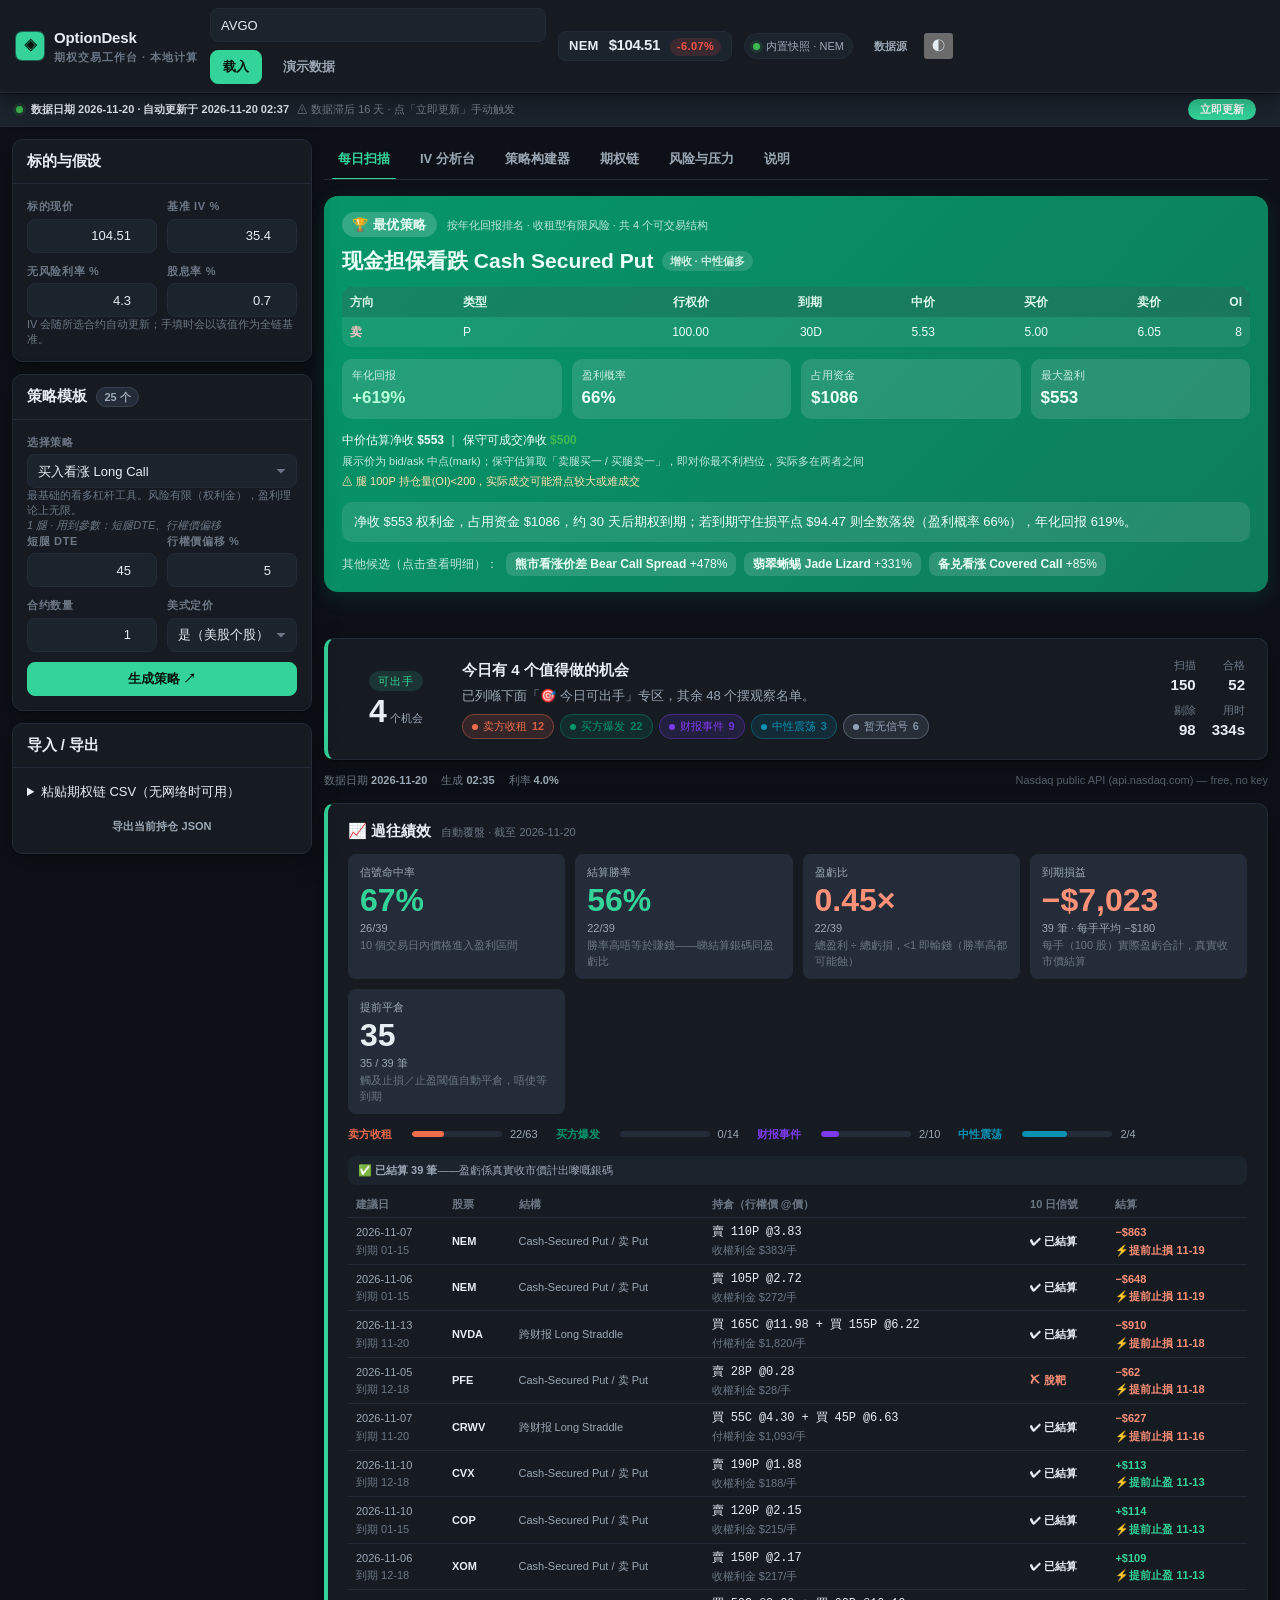
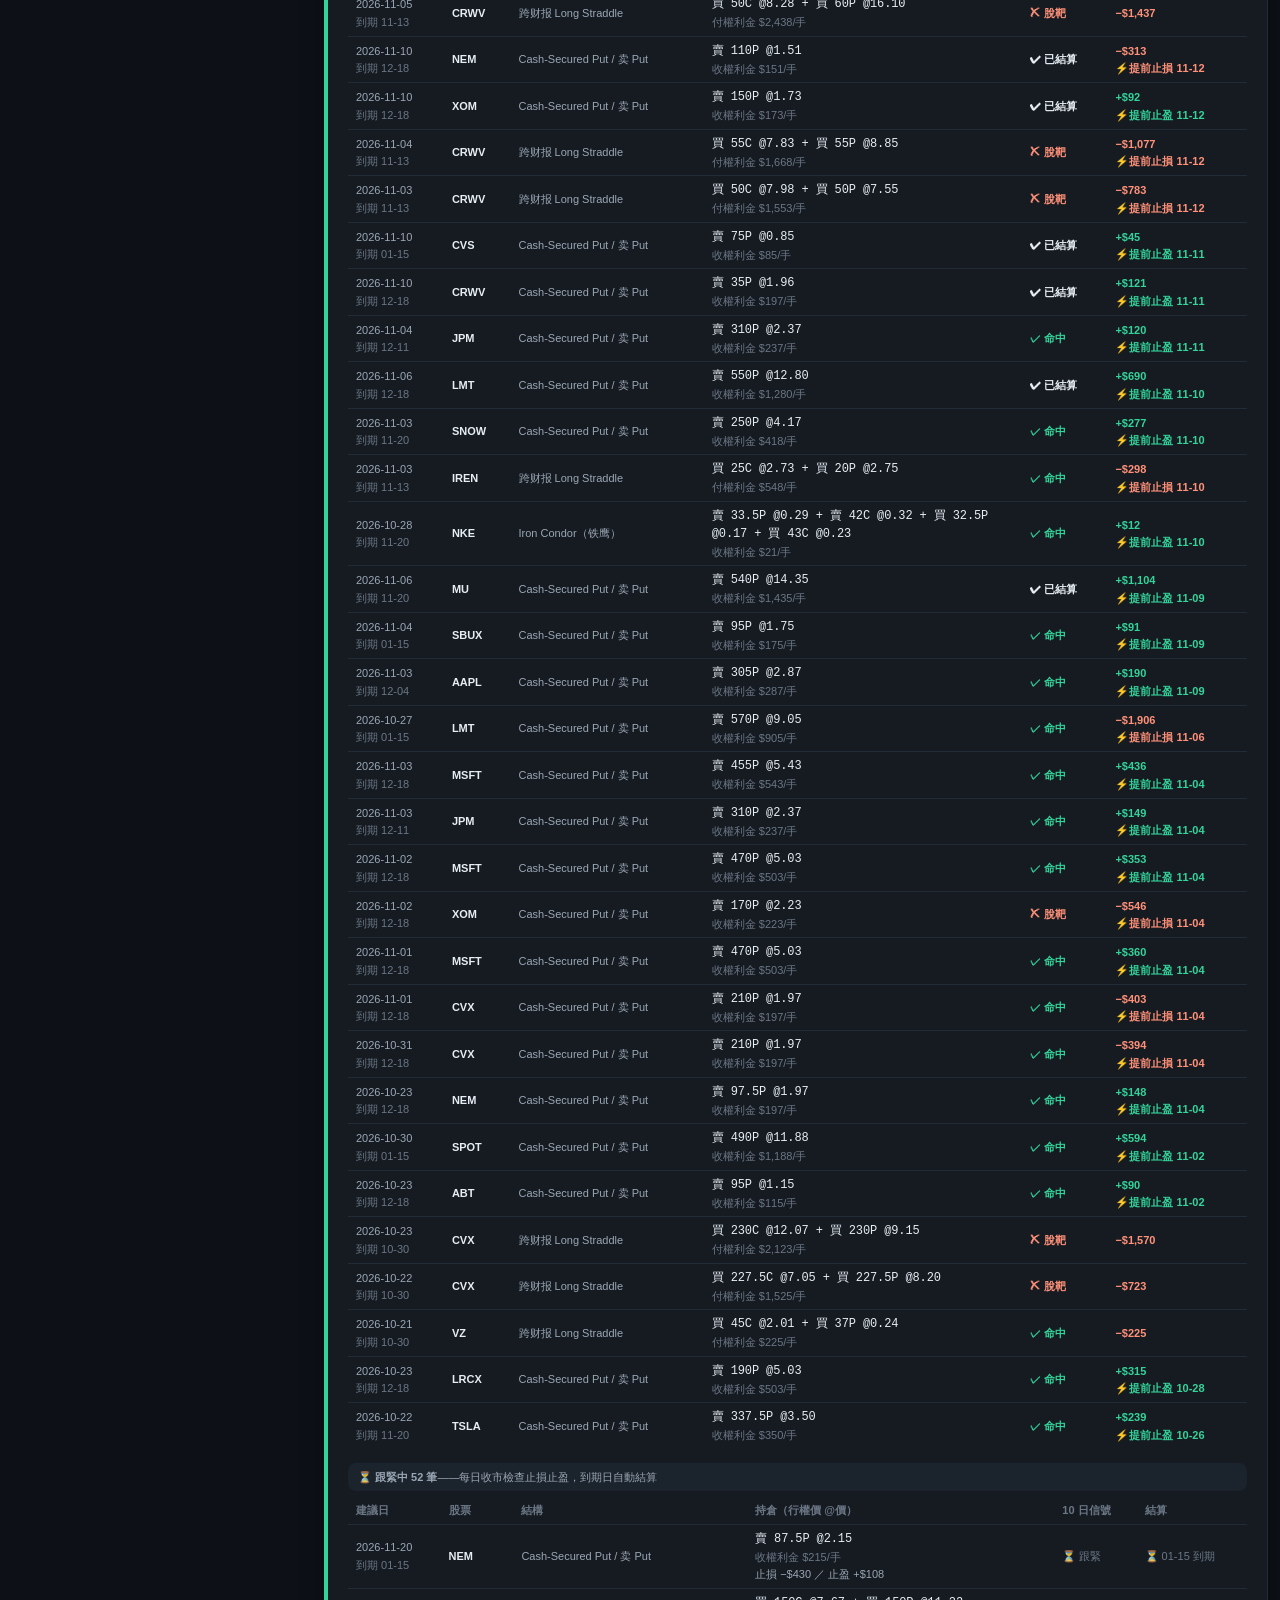
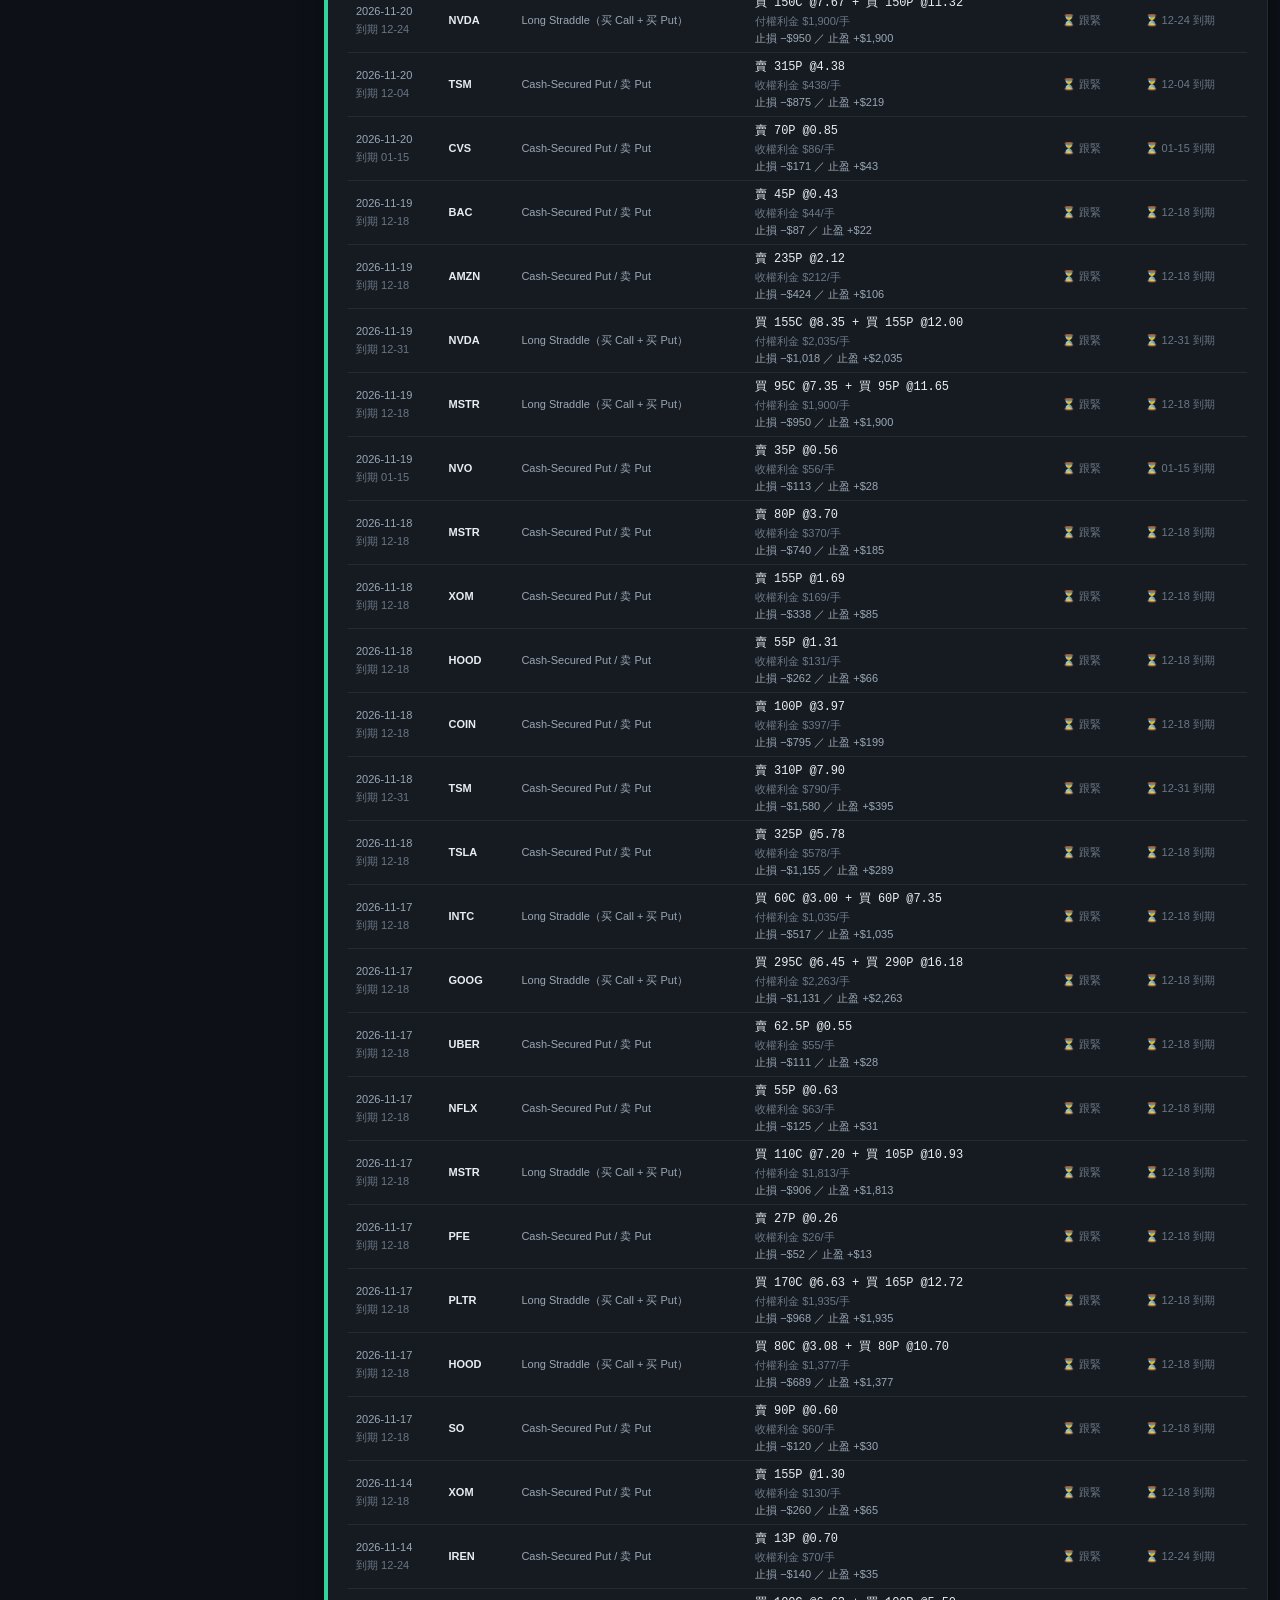
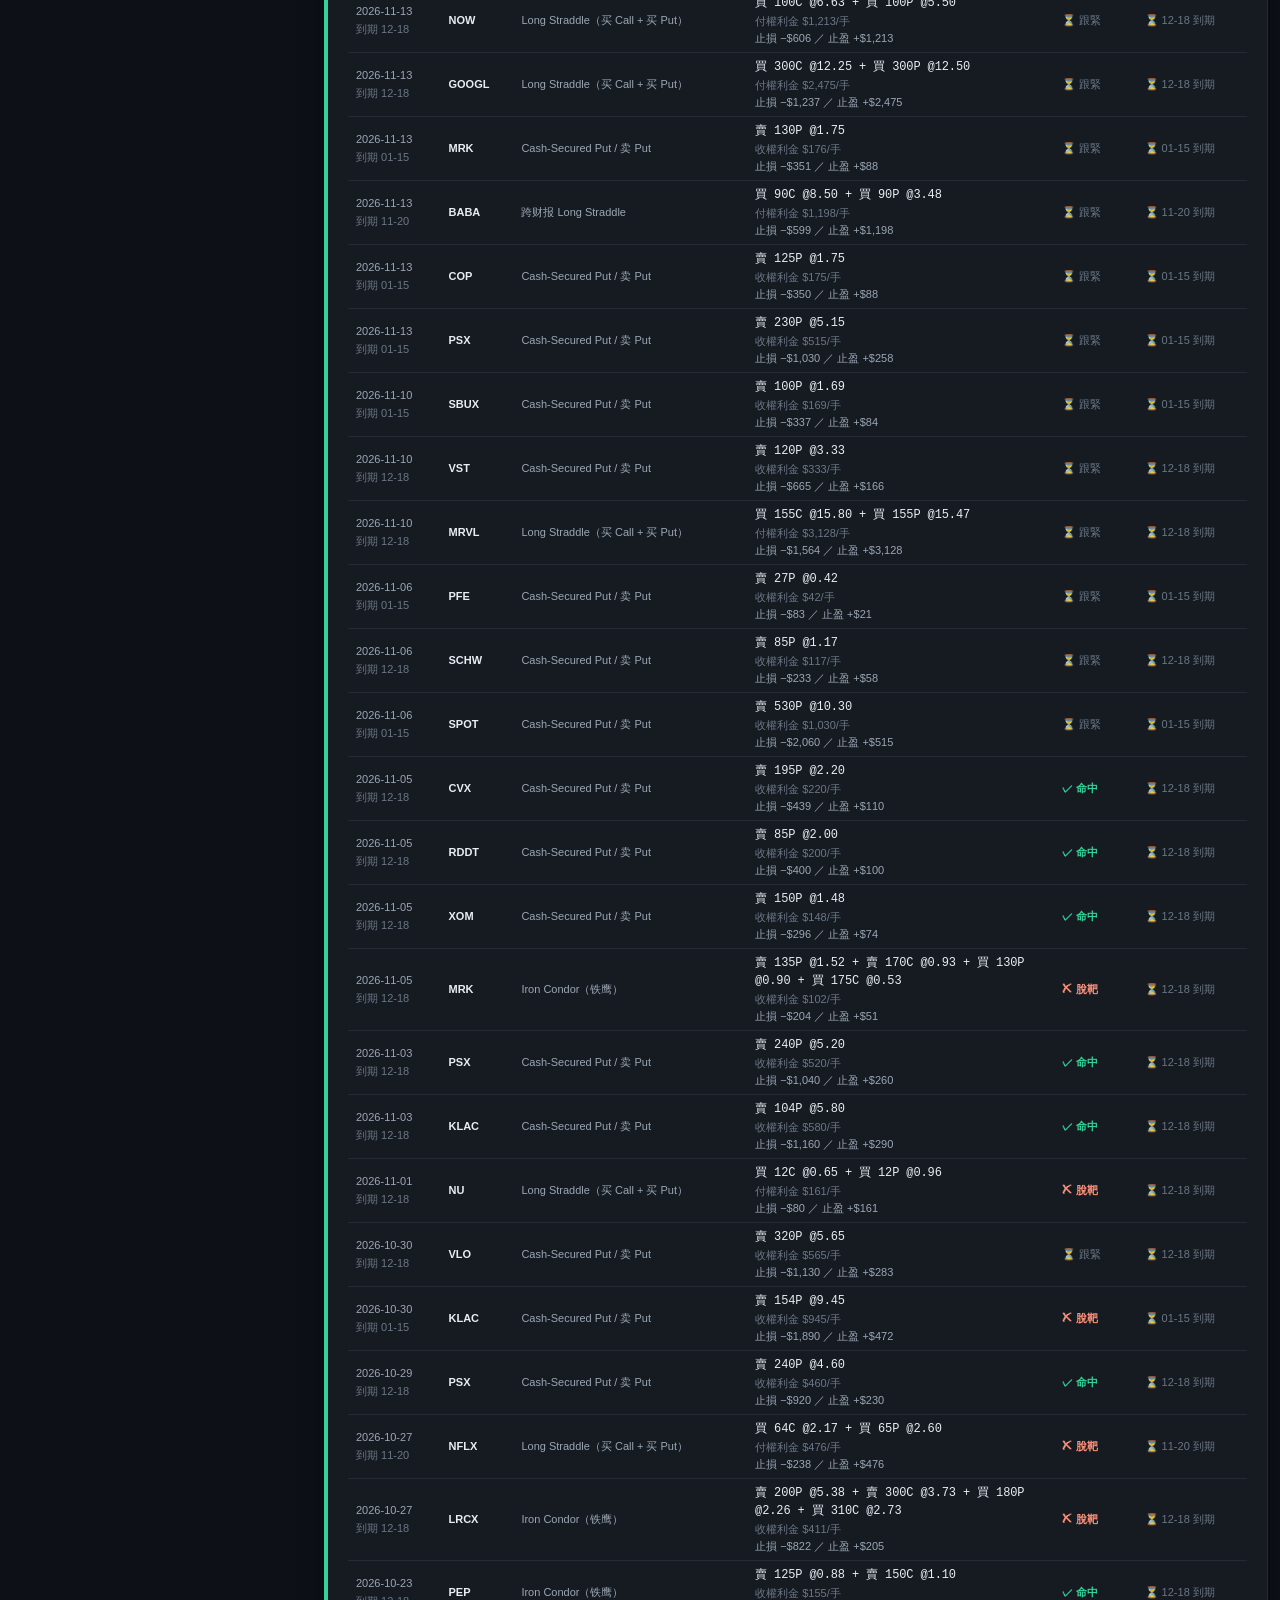
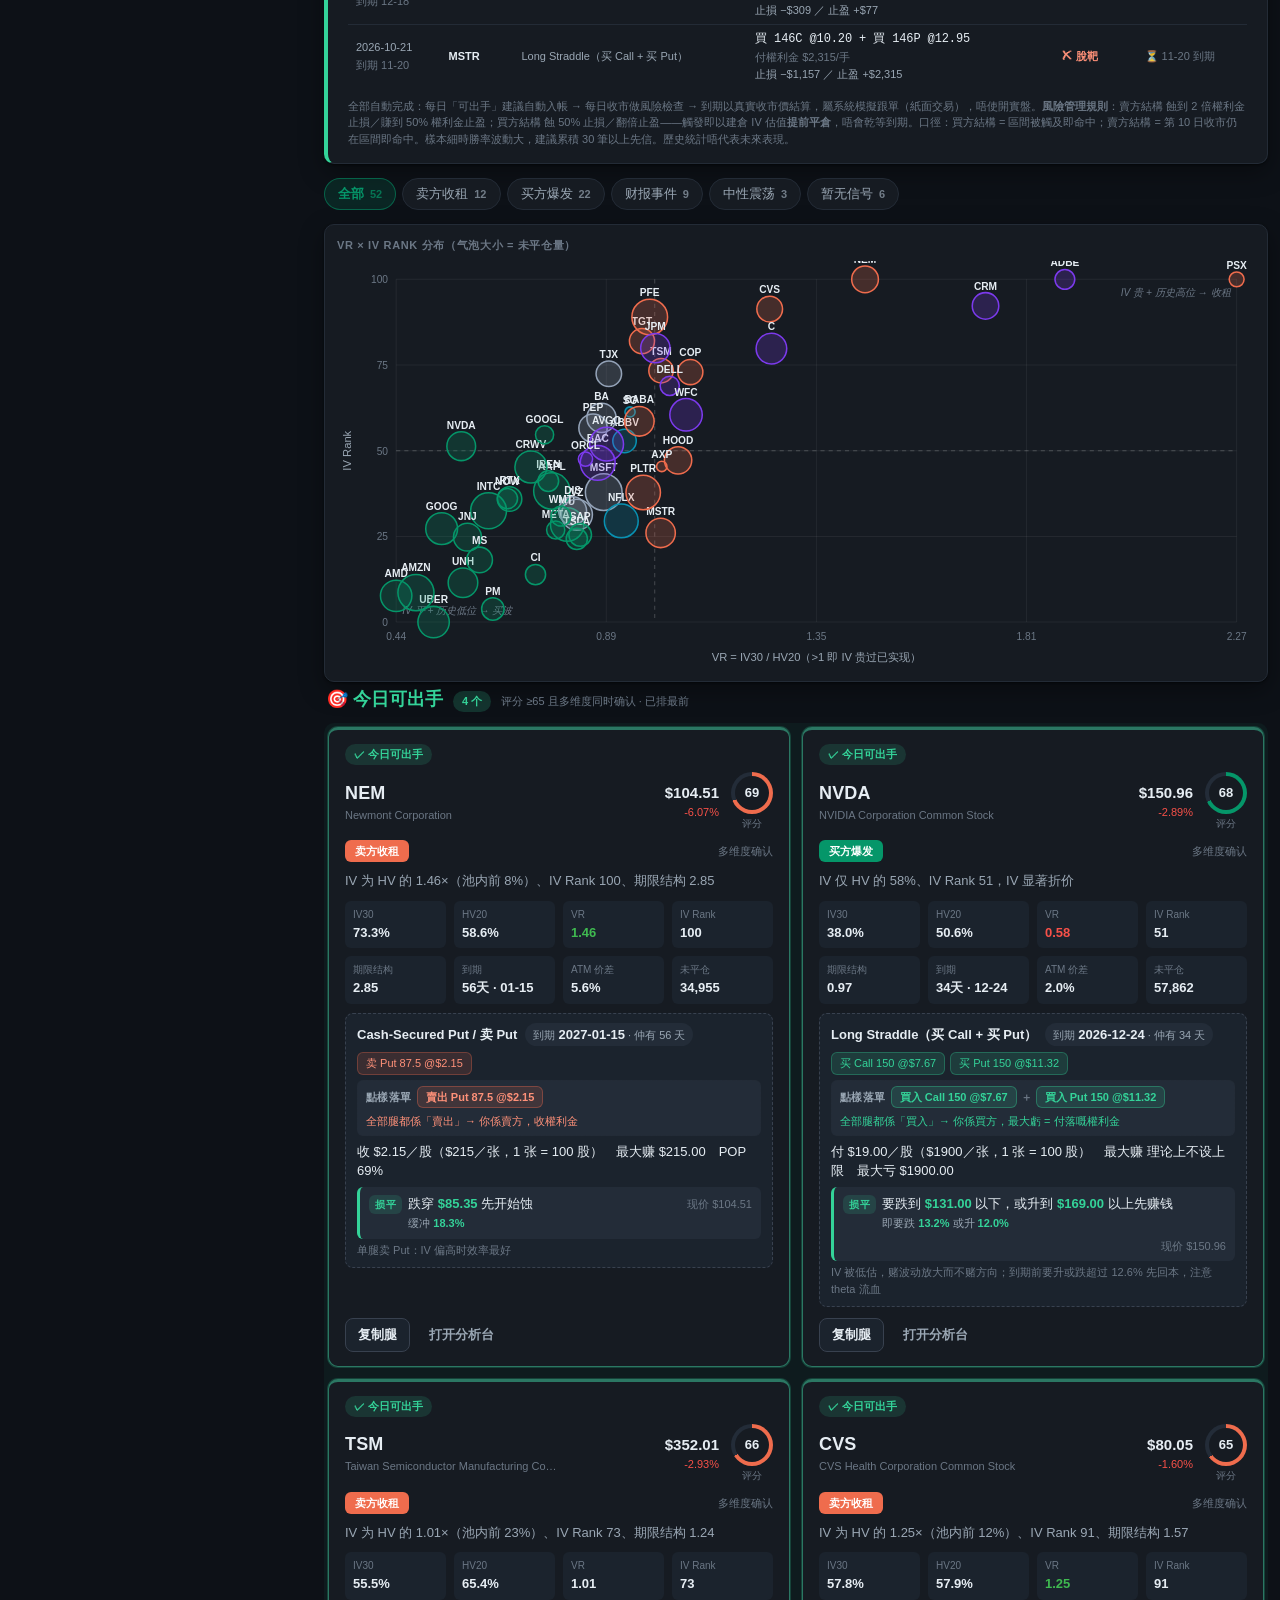
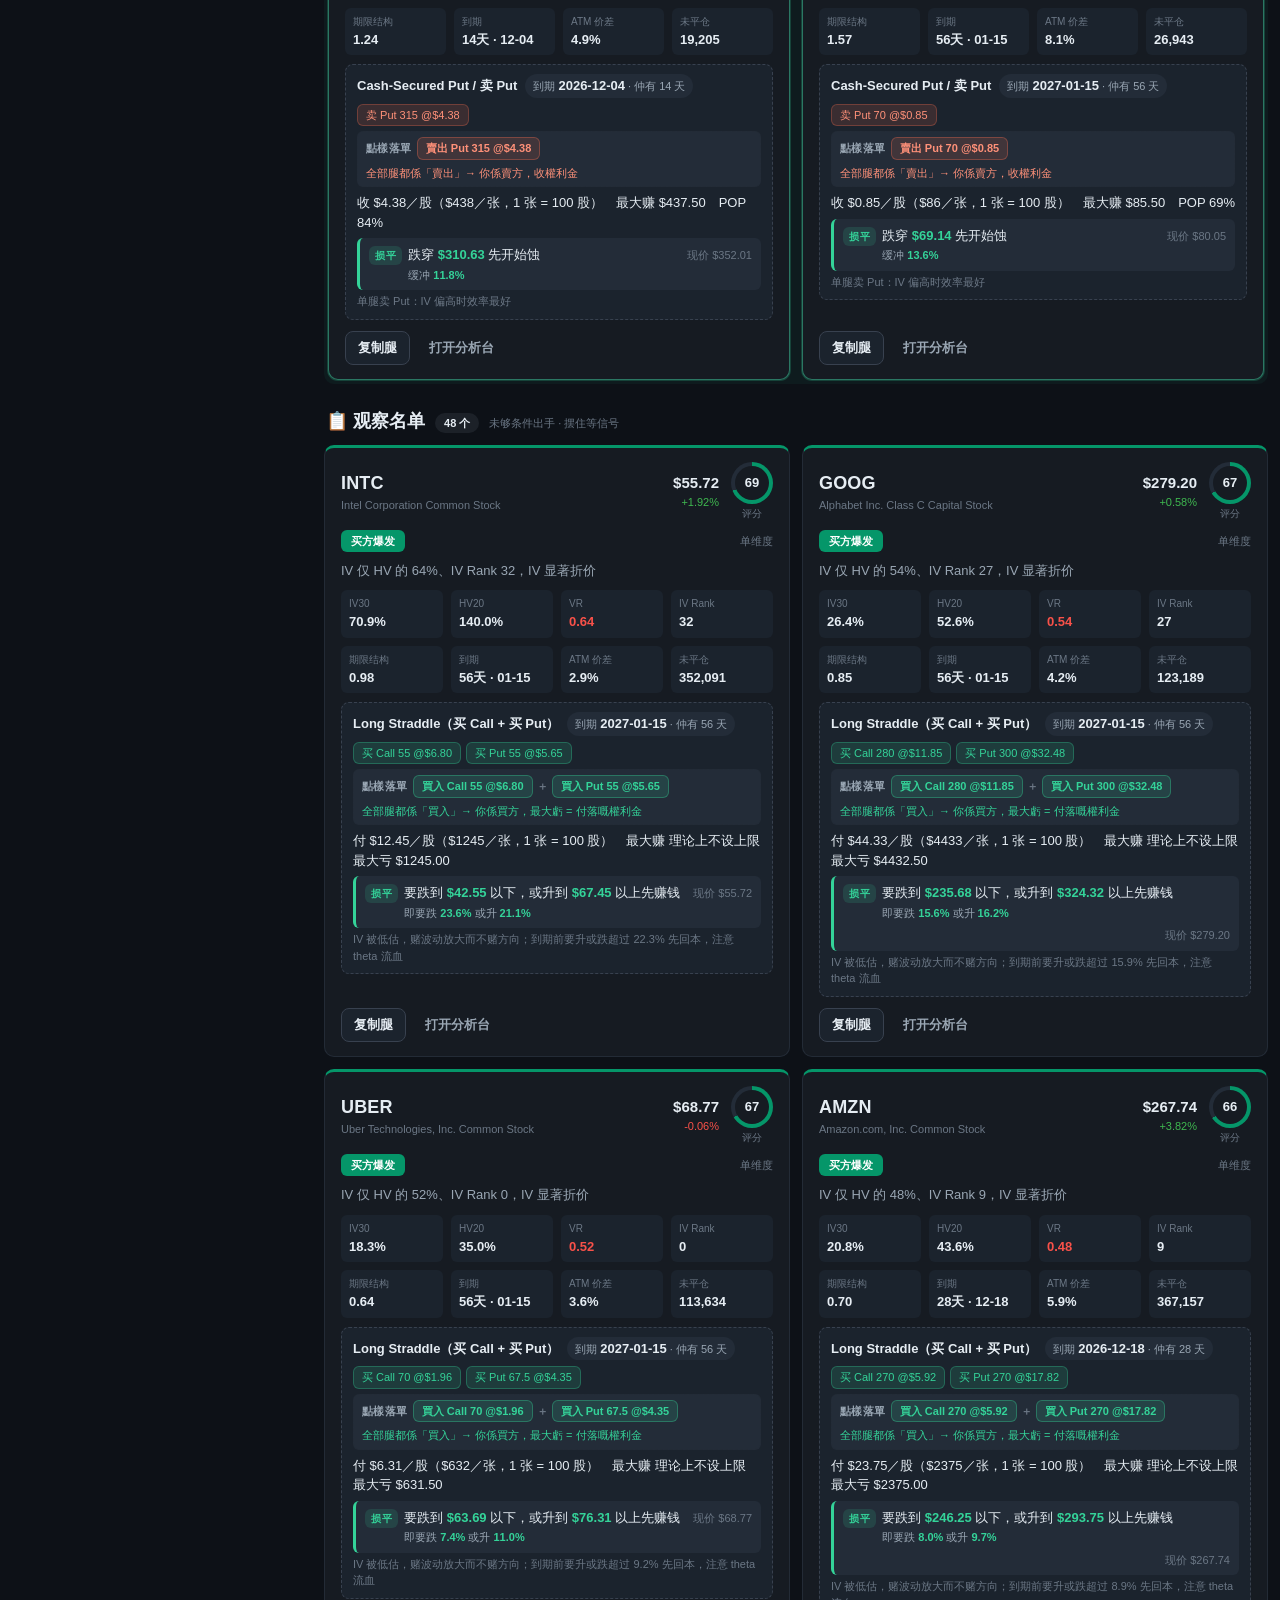
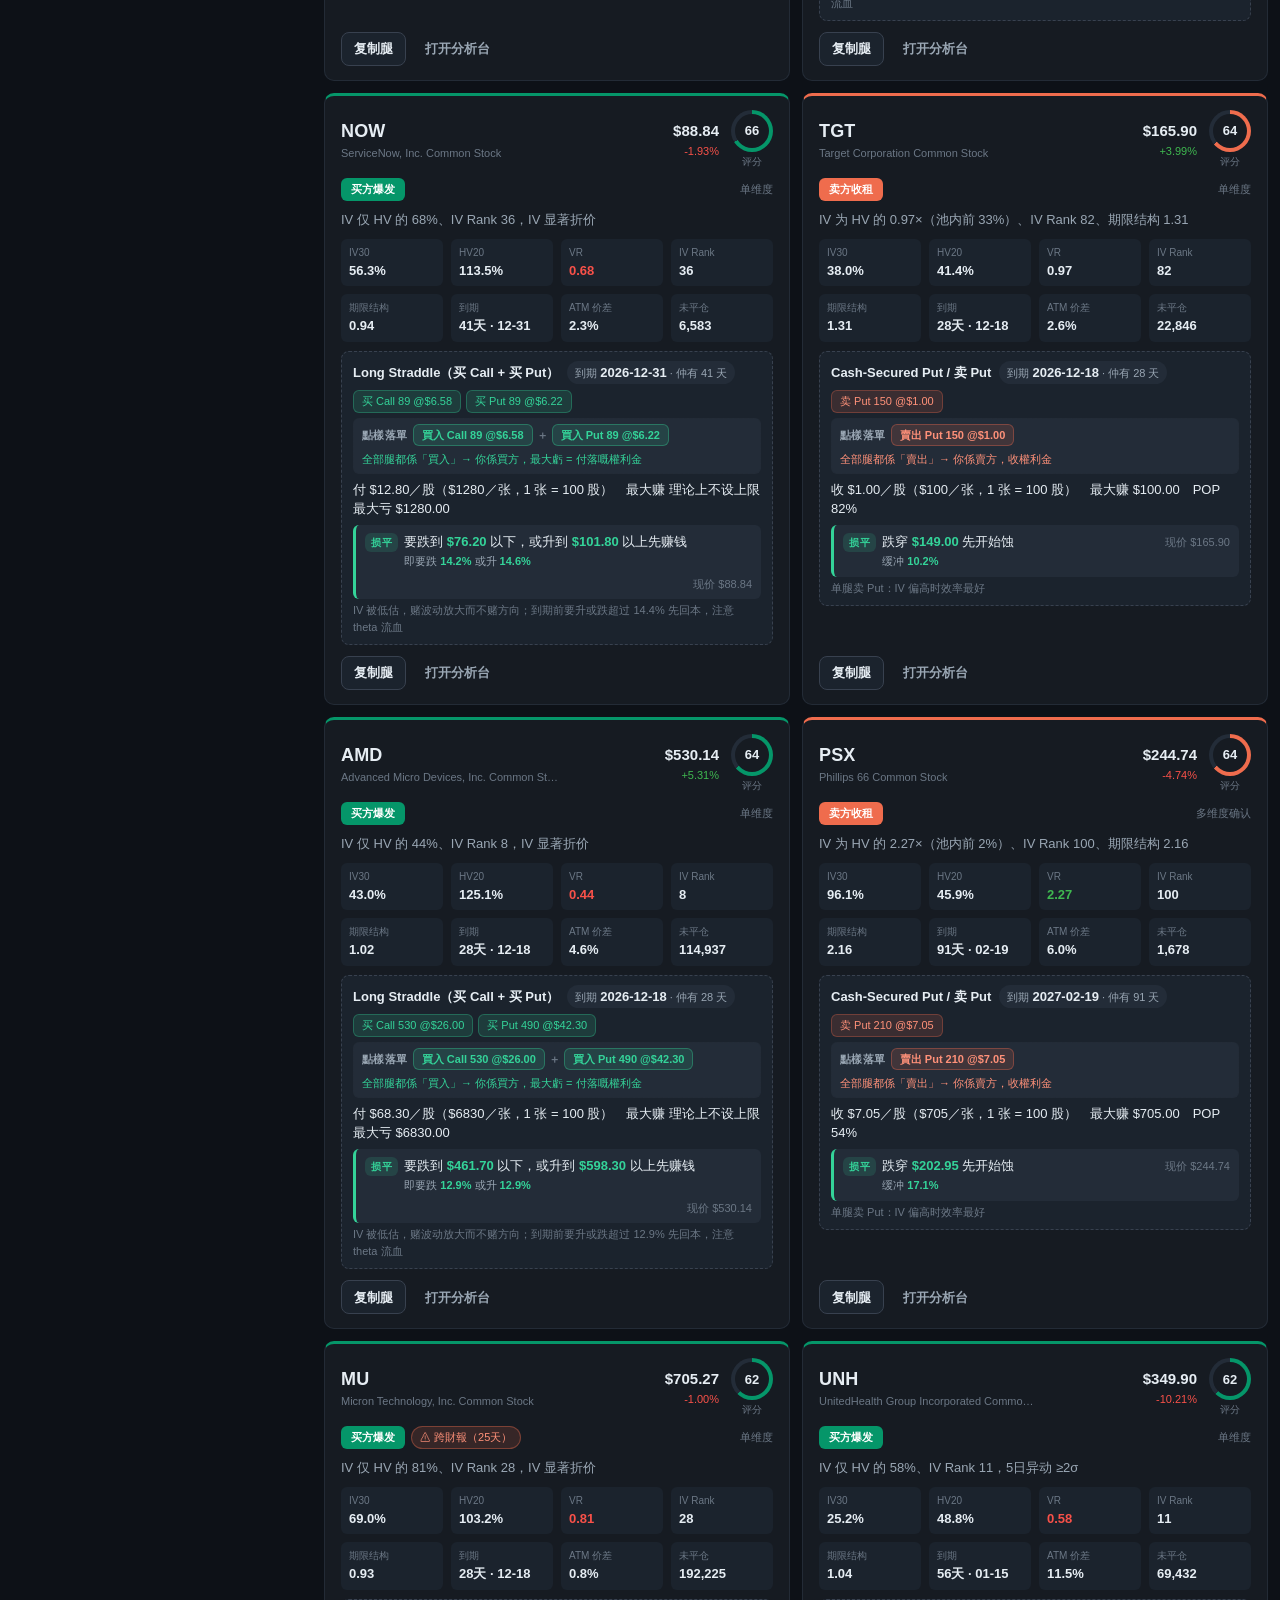
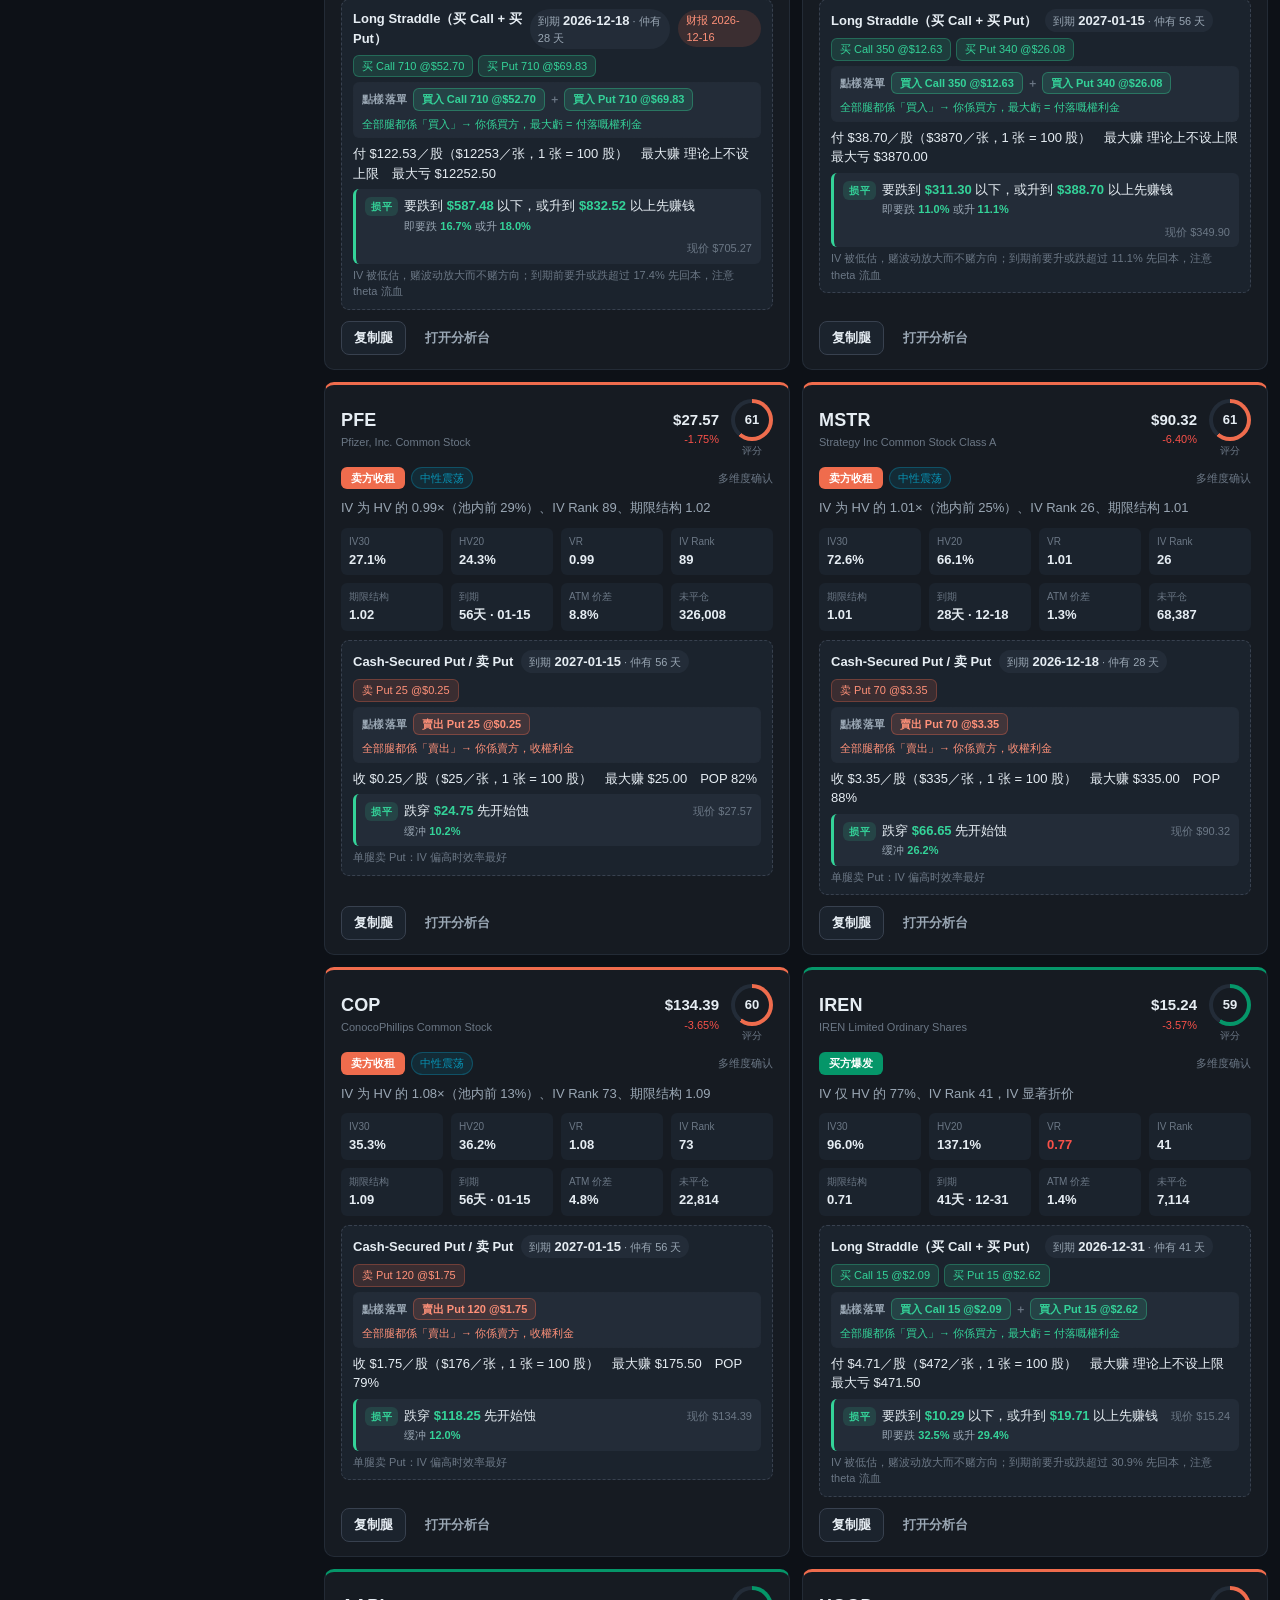
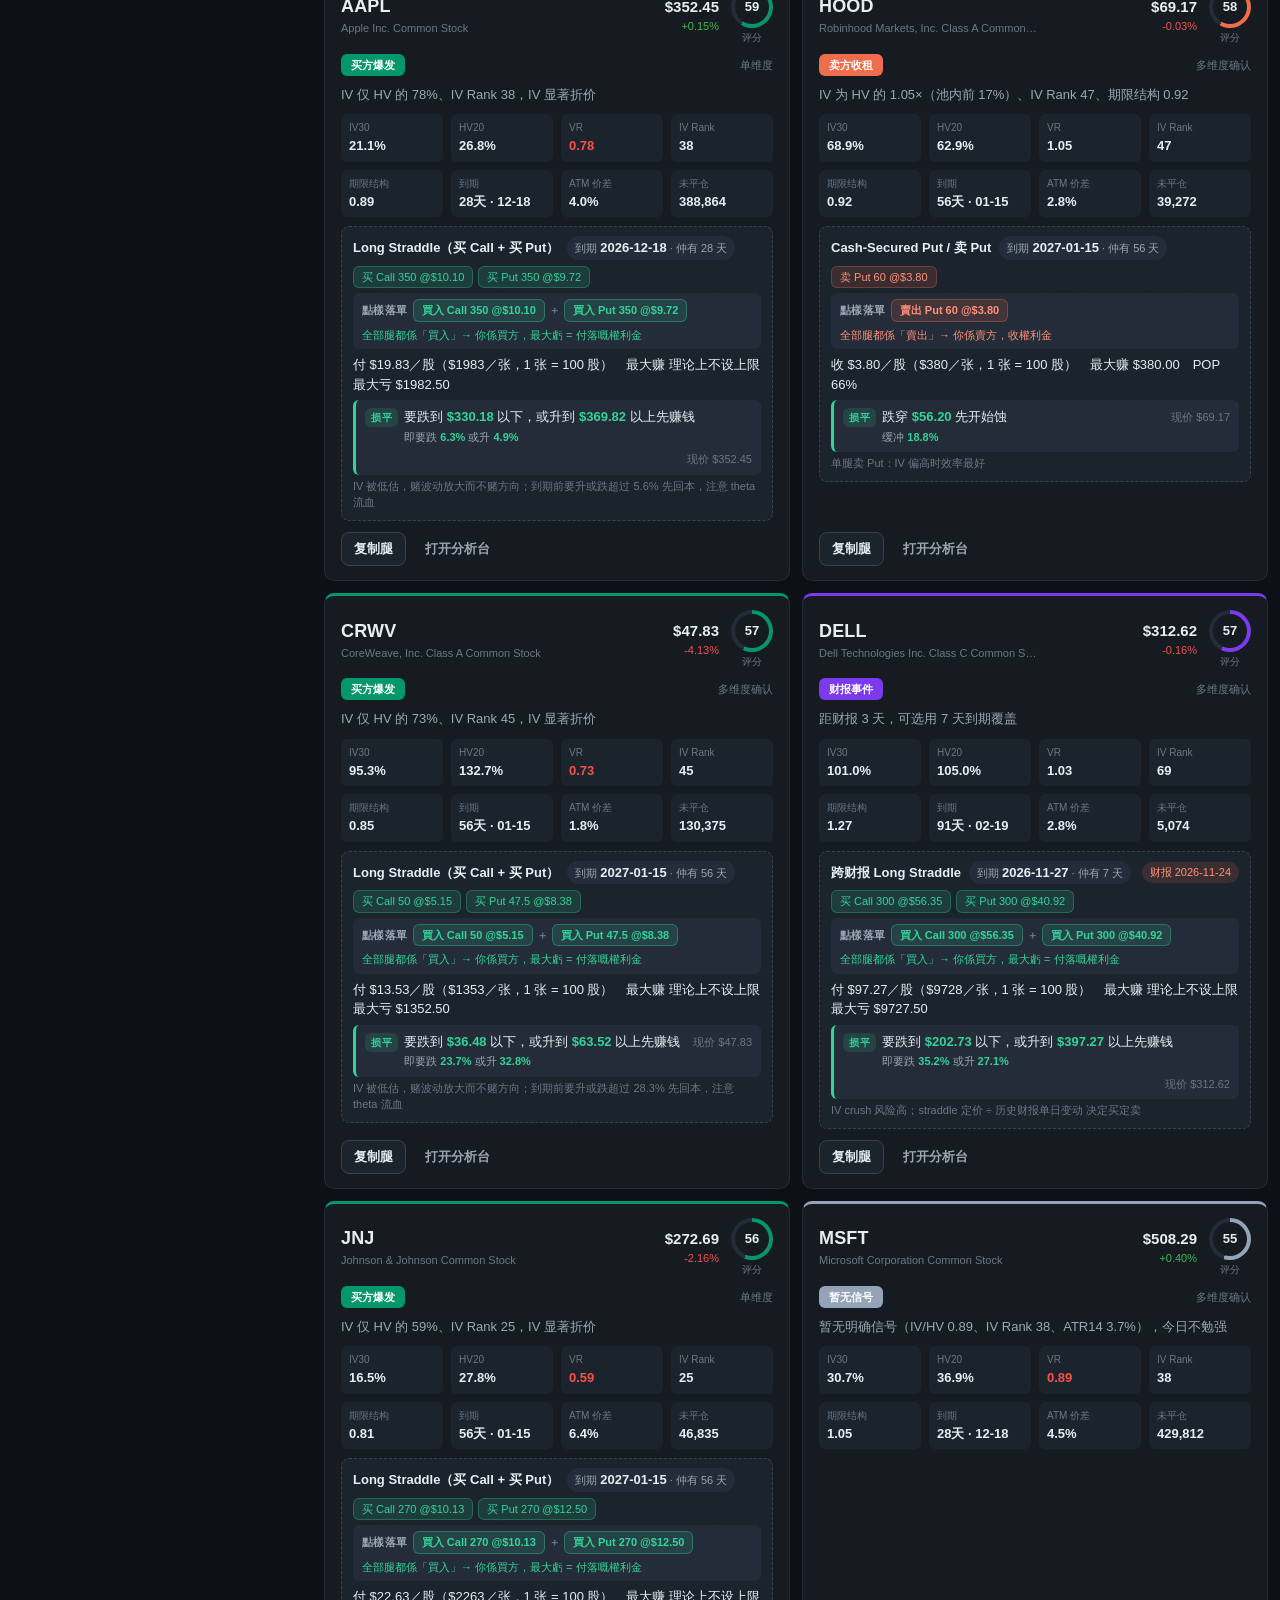
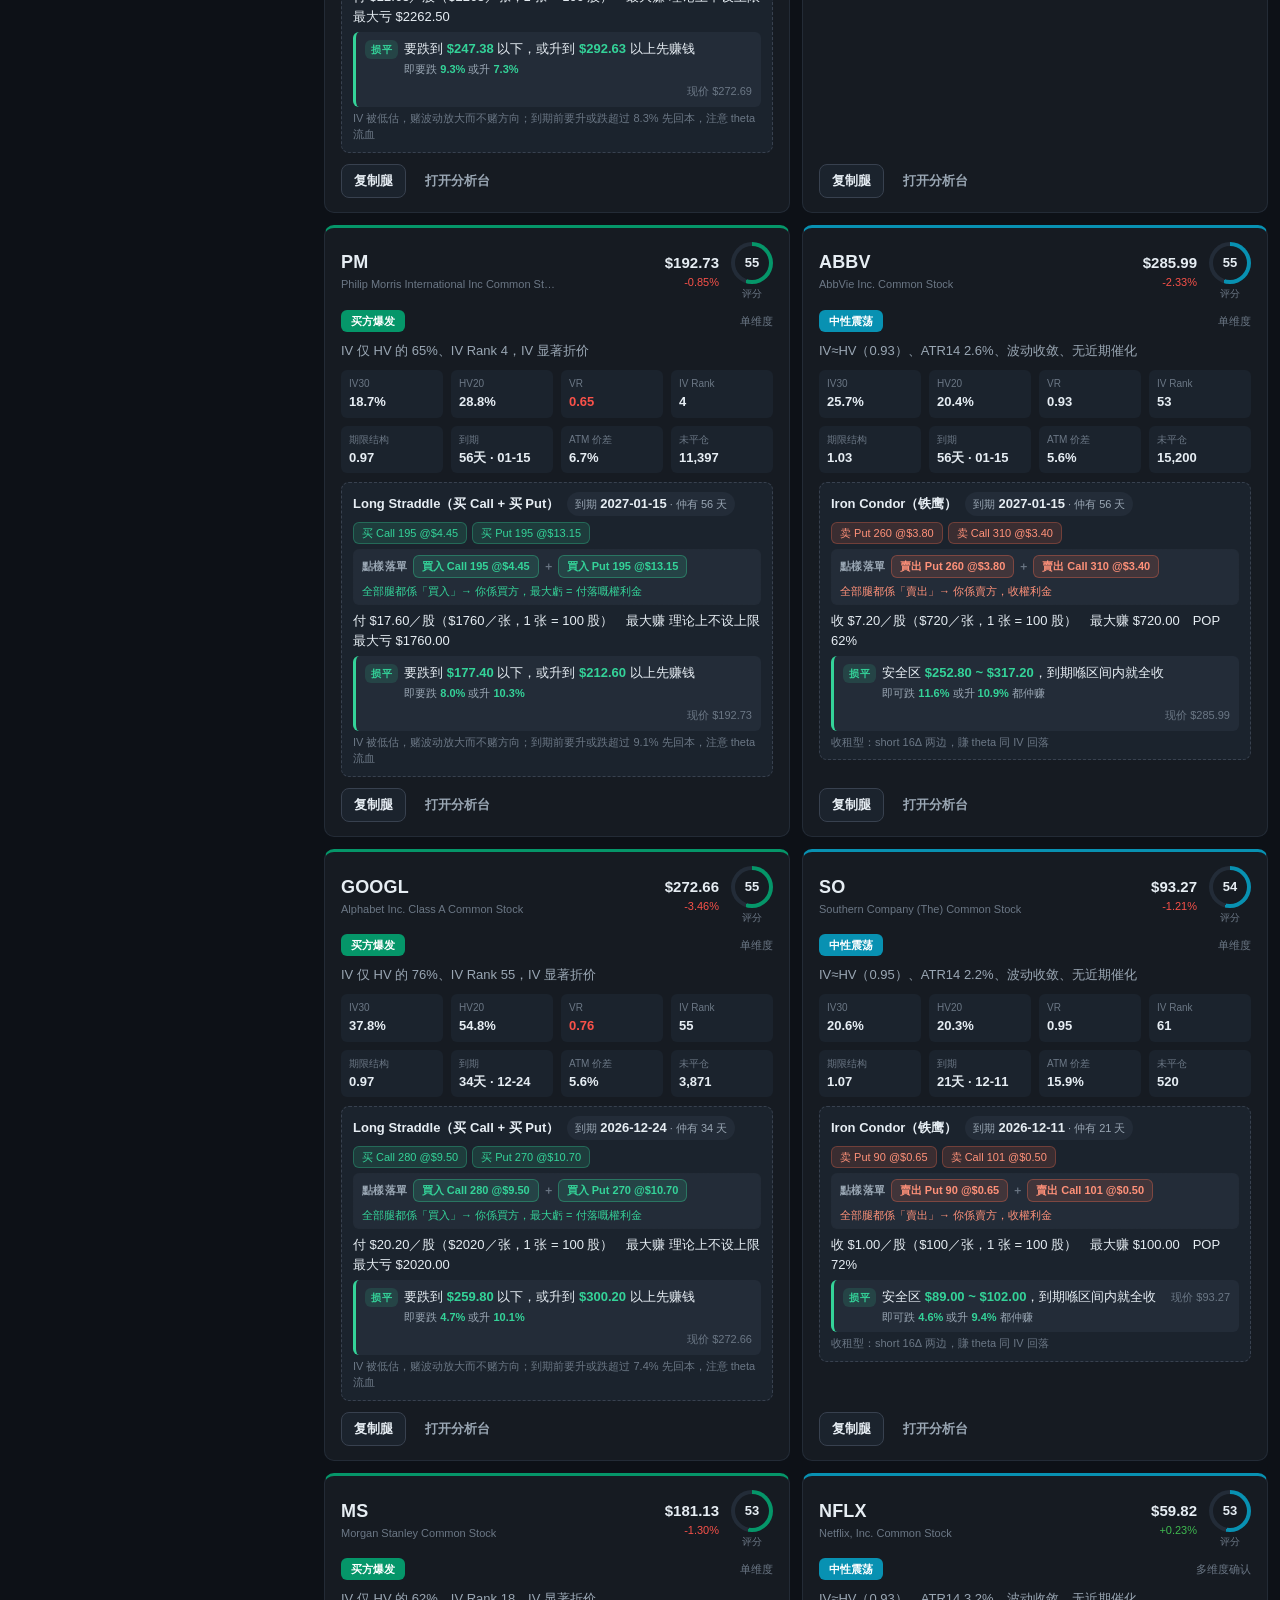
==== commit eba856b7: "每日扫描 2026-11-20" ====
--- a/public/index.html
+++ b/public/index.html
@@ -6,7 +6,7 @@
 <meta name="description" content="专业期权交易工作台：IV 分析、多腿策略构建、Greeks 敞口、概率与压力测试。全部本地计算，免费数据源。">
 <meta name="theme-color" content="#0d1117">
 <title>OptionDesk · 期权交易工作台</title>
-<meta name="build" content="2026-11-19 02:51">
+<meta name="build" content="2026-11-20 02:37">
 <link rel="icon" type="image/svg+xml" href="data:image/svg+xml,%3Csvg xmlns='http://www.w3.org/2000/svg' viewBox='0 0 32 32'%3E%3Crect width='32' height='32' rx='8' fill='%230d1117'/%3E%3Cpath d='M6 22 L12 14 L18 18 L26 8' fill='none' stroke='%2334d399' stroke-width='3' stroke-linecap='round' stroke-linejoin='round'/%3E%3Ccircle cx='26' cy='8' r='2.6' fill='%2334d399'/%3E%3C/svg%3E">
 <style>
 /* ==========================================================================
@@ -1698,14 +1698,14 @@
 </div>
 
 <script>
-window.__DESK_PERF__ = {"generated":"2026-11-19","summary":{"generated":"2026-11-19","tracked":87,"touchHit":23,"touchTotal":33,"settled":37,"settleWin":22,"earlyClosed":33,"pnlSum":-4.7048,"byTag":{"SELL_PREMIUM":{"tracked":60,"touchHit":19,"settled":27,"settleWin":21,"earlyClosed":27},"BUY_VOL":{"tracked":13,"touchHit":0,"settled":0,"settleWin":0,"earlyClosed":0},"EARNINGS":{"tracked":10,"touchHit":2,"settled":9,"settleWin":0,"earlyClosed":5},"RANGE":{"tracked":4,"touchHit":2,"settled":1,"settleWin":1,"earlyClosed":1}}},"records":[{"sym":"BAC","date":"2026-11-19","tag":"SELL_PREMIUM","score":80.5,"struct":"Cash-Secured Put / 卖 Put","dir":"sell","be":{"lower":44.565,"upper":null},"scanPrice":49.45,"expiry":"2026-12-18","net":0.435,"legs":[{"act":"sell","kind":"put","K":45.0,"mid":0.435}],"ivs":[0.3625],"chk10":null,"exp":null,"status":"pending"},{"sym":"AMZN","date":"2026-11-19","tag":"SELL_PREMIUM","score":70.8,"struct":"Cash-Secured Put / 卖 Put","dir":"sell","be":{"lower":232.88,"upper":null},"scanPrice":257.89,"expiry":"2026-12-18","net":2.12,"legs":[{"act":"sell","kind":"put","K":235.0,"mid":2.12}],"ivs":[0.3506],"chk10":null,"exp":null,"status":"pending"},{"sym":"NVDA","date":"2026-11-19","tag":"BUY_VOL","score":67.0,"struct":"Long Straddle（买 Call + 买 Put）","dir":"buy","be":{"lower":134.65,"upper":175.35},"scanPrice":155.46,"expiry":"2026-12-31","net":20.35,"legs":[{"act":"buy","kind":"call","K":155.0,"mid":8.35},{"act":"buy","kind":"put","K":155.0,"mid":12.0}],"ivs":[0.3687,0.6025],"chk10":null,"exp":null,"status":"pending"},{"sym":"MSTR","date":"2026-11-19","tag":"BUY_VOL","score":66.6,"struct":"Long Straddle（买 Call + 买 Put）","dir":"buy","be":{"lower":76.0,"upper":114.0},"scanPrice":96.5,"expiry":"2026-12-18","net":19.0,"legs":[{"act":"buy","kind":"call","K":95.0,"mid":7.35},{"act":"buy","kind":"put","K":95.0,"mid":11.649999999999999}],"ivs":[0.5958,1.1721],"chk10":null,"exp":null,"status":"pending"},{"sym":"NVO","date":"2026-11-19","tag":"SELL_PREMIUM","score":65.8,"struct":"Cash-Secured Put / 卖 Put","dir":"sell","be":{"lower":34.435,"upper":null},"scanPrice":39.45,"expiry":"2027-01-15","net":0.565,"legs":[{"act":"sell","kind":"put","K":35.0,"mid":0.565}],"ivs":[0.3664],"chk10":null,"exp":null,"status":"pending"},{"sym":"MSTR","date":"2026-11-18","tag":"SELL_PREMIUM","score":76.1,"struct":"Cash-Secured Put / 卖 Put","dir":"sell","be":{"lower":76.3,"upper":null},"scanPrice":103.03,"expiry":"2026-12-18","net":3.7,"legs":[{"act":"sell","kind":"put","K":80.0,"mid":3.7}],"ivs":[1.1496],"chk10":null,"exp":null,"status":"pending"},{"sym":"XOM","date":"2026-11-18","tag":"SELL_PREMIUM","score":72.3,"struct":"Cash-Secured Put / 卖 Put","dir":"sell","be":{"lower":153.31,"upper":null},"scanPrice":166.98,"expiry":"2026-12-18","net":1.69,"legs":[{"act":"sell","kind":"put","K":155.0,"mid":1.69}],"ivs":[0.3255],"chk10":null,"exp":null,"status":"pending"},{"sym":"HOOD","date":"2026-11-18","tag":"SELL_PREMIUM","score":69.3,"struct":"Cash-Secured Put / 卖 Put","dir":"sell","be":{"lower":53.69,"upper":null},"scanPrice":72.06,"expiry":"2026-12-18","net":1.31,"legs":[{"act":"sell","kind":"put","K":55.0,"mid":1.31}],"ivs":[0.9278],"chk10":null,"exp":null,"status":"pending"},{"sym":"COIN","date":"2026-11-18","tag":"SELL_PREMIUM","score":68.4,"struct":"Cash-Secured Put / 卖 Put","dir":"sell","be":{"lower":96.025,"upper":null},"scanPrice":119.84,"expiry":"2026-12-18","net":3.9749999999999996,"legs":[{"act":"sell","kind":"put","K":100.0,"mid":3.9749999999999996}],"ivs":[0.907],"chk10":null,"exp":null,"status":"pending"},{"sym":"TSM","date":"2026-11-18","tag":"SELL_PREMIUM","score":66.9,"struct":"Cash-Secured Put / 卖 Put","dir":"sell","be":{"lower":302.1,"upper":null},"scanPrice":373.455,"expiry":"2026-12-31","net":7.9,"legs":[{"act":"sell","kind":"put","K":310.0,"mid":7.9}],"ivs":[0.641],"chk10":null,"exp":null,"status":"pending"},{"sym":"TSLA","date":"2026-11-18","tag":"SELL_PREMIUM","score":65.7,"struct":"Cash-Secured Put / 卖 Put","dir":"sell","be":{"lower":319.225,"upper":null},"scanPrice":379.74,"expiry":"2026-12-18","net":5.775,"legs":[{"act":"sell","kind":"put","K":325.0,"mid":5.775}],"ivs":[0.6003],"chk10":null,"exp":null,"status":"pending"},{"sym":"INTC","date":"2026-11-17","tag":"BUY_VOL","score":72.9,"struct":"Long Straddle（买 Call + 买 Put）","dir":"buy","be":{"lower":49.65,"upper":70.35},"scanPrice":59.66,"expiry":"2026-12-18","net":10.35,"legs":[{"act":"buy","kind":"call","K":60.0,"mid":3.0},{"act":"buy","kind":"put","K":60.0,"mid":7.35}],"ivs":[0.4411,1.0539],"chk10":null,"exp":null,"status":"pending"},{"sym":"GOOG","date":"2026-11-17","tag":"BUY_VOL","score":72.7,"struct":"Long Straddle（买 Call + 买 Put）","dir":"buy","be":{"lower":272.375,"upper":317.625},"scanPrice":292.52,"expiry":"2026-12-18","net":22.625,"legs":[{"act":"buy","kind":"call","K":295.0,"mid":6.449999999999999},{"act":"buy","kind":"put","K":290.0,"mid":16.175}],"ivs":[0.2092,0.5303],"chk10":null,"exp":null,"status":"pending"},{"sym":"UBER","date":"2026-11-17","tag":"SELL_PREMIUM","score":71.1,"struct":"Cash-Secured Put / 卖 Put","dir":"sell","be":{"lower":61.945,"upper":null},"scanPrice":69.67,"expiry":"2026-12-18","net":0.5549999999999999,"legs":[{"act":"sell","kind":"put","K":62.5,"mid":0.5549999999999999}],"ivs":[0.3719],"chk10":null,"exp":null,"status":"pending"},{"sym":"NFLX","date":"2026-11-17","tag":"SELL_PREMIUM","score":70.3,"struct":"Cash-Secured Put / 卖 Put","dir":"sell","be":{"lower":54.375,"upper":null},"scanPrice":62.15,"expiry":"2026-12-18","net":0.625,"legs":[{"act":"sell","kind":"put","K":55.0,"mid":0.625}],"ivs":[0.4352],"chk10":null,"exp":null,"status":"pending"},{"sym":"MSTR","date":"2026-11-17","tag":"BUY_VOL","score":69.0,"struct":"Long Straddle（买 Call + 买 Put）","dir":"buy","be":{"lower":91.875,"upper":128.125},"scanPrice":111.62,"expiry":"2026-12-18","net":18.125,"legs":[{"act":"buy","kind":"call","K":110.0,"mid":7.199999999999999},{"act":"buy","kind":"put","K":105.0,"mid":10.925}],"ivs":[0.4776,1.1313],"chk10":null,"exp":null,"status":"pending"},{"sym":"PFE","date":"2026-11-17","tag":"SELL_PREMIUM","score":67.7,"struct":"Cash-Secured Put / 卖 Put","dir":"sell","be":{"lower":26.74,"upper":null},"scanPrice":28.895,"expiry":"2026-12-18","net":0.26,"legs":[{"act":"sell","kind":"put","K":27.0,"mid":0.26}],"ivs":[0.2896],"chk10":null,"exp":null,"status":"pending"},{"sym":"PLTR","date":"2026-11-17","tag":"BUY_VOL","score":66.2,"struct":"Long Straddle（买 Call + 买 Put）","dir":"buy","be":{"lower":150.65,"upper":189.35},"scanPrice":167.99,"expiry":"2026-12-18","net":19.35,"legs":[{"act":"buy","kind":"call","K":170.0,"mid":6.625},{"act":"buy","kind":"put","K":165.0,"mid":12.725}],"ivs":[0.3724,0.7493],"chk10":null,"exp":null,"status":"pending"},{"sym":"HOOD","date":"2026-11-17","tag":"BUY_VOL","score":65.9,"struct":"Long Straddle（买 Call + 买 Put）","dir":"buy","be":{"lower":66.225,"upper":93.775},"scanPrice":77.86,"expiry":"2026-12-18","net":13.774999999999999,"legs":[{"act":"buy","kind":"call","K":80.0,"mid":3.075},{"act":"buy","kind":"put","K":80.0,"mid":10.7}],"ivs":[0.4294,1.0686],"chk10":null,"exp":null,"status":"pending"},{"sym":"SO","date":"2026-11-17","tag":"SELL_PREMIUM","score":65.0,"struct":"Cash-Secured Put / 卖 Put","dir":"sell","be":{"lower":89.4,"upper":null},"scanPrice":93.6,"expiry":"2026-12-18","net":0.6000000000000001,"legs":[{"act":"sell","kind":"put","K":90.0,"mid":0.6000000000000001}],"ivs":[0.1852],"chk10":null,"exp":null,"status":"pending"},{"sym":"XOM","date":"2026-11-14","tag":"SELL_PREMIUM","score":73.9,"struct":"Cash-Secured Put / 卖 Put","dir":"sell","be":{"lower":153.7,"upper":null},"scanPrice":170.82,"expiry":"2026-12-18","net":1.2999999999999998,"legs":[{"act":"sell","kind":"put","K":155.0,"mid":1.2999999999999998}],"ivs":[0.3258],"chk10":null,"exp":null,"status":"pending"},{"sym":"IREN","date":"2026-11-14","tag":"SELL_PREMIUM","score":65.6,"struct":"Cash-Secured Put / 卖 Put","dir":"sell","be":{"lower":12.3,"upper":null},"scanPrice":17.74,"expiry":"2026-12-24","net":0.7,"legs":[{"act":"sell","kind":"put","K":13.0,"mid":0.7}],"ivs":[1.1844],"chk10":null,"exp":null,"status":"pending"},{"sym":"NOW","date":"2026-11-13","tag":"BUY_VOL","score":76.8,"struct":"Long Straddle（买 Call + 买 Put）","dir":"buy","be":{"lower":87.875,"upper":112.125},"scanPrice":100.69,"expiry":"2026-12-18","net":12.125,"legs":[{"act":"buy","kind":"call","K":100.0,"mid":6.625},{"act":"buy","kind":"put","K":100.0,"mid":5.5}],"ivs":[0.4902,0.4883],"chk10":null,"exp":null,"status":"pending"},{"sym":"GOOGL","date":"2026-11-13","tag":"BUY_VOL","score":71.4,"struct":"Long Straddle（买 Call + 买 Put）","dir":"buy","be":{"lower":275.25,"upper":324.75},"scanPrice":298.7,"expiry":"2026-12-18","net":24.75,"legs":[{"act":"buy","kind":"call","K":300.0,"mid":12.25},{"act":"buy","kind":"put","K":300.0,"mid":12.5}],"ivs":[0.333,0.338],"chk10":null,"exp":null,"status":"pending"},{"sym":"MRK","date":"2026-11-13","tag":"SELL_PREMIUM","score":71.0,"struct":"Cash-Secured Put / 卖 Put","dir":"sell","be":{"lower":128.245,"upper":null},"scanPrice":146.99,"expiry":"2027-01-15","net":1.755,"legs":[{"act":"sell","kind":"put","K":130.0,"mid":1.755}],"ivs":[0.332],"chk10":null,"exp":null,"status":"pending"},{"sym":"BABA","date":"2026-11-13","tag":"EARNINGS","score":67.9,"struct":"跨财报 Long Straddle","dir":"buy","be":{"lower":78.025,"upper":101.975},"scanPrice":94.34,"expiry":"2026-11-20","net":11.975,"legs":[{"act":"buy","kind":"call","K":90.0,"mid":8.5},{"act":"buy","kind":"put","K":90.0,"mid":3.475}],"ivs":[1.1878,1.0615],"chk10":null,"exp":null,"status":"pending"},{"sym":"COP","date":"2026-11-13","tag":"SELL_PREMIUM","score":67.1,"struct":"Cash-Secured Put / 卖 Put","dir":"sell","be":{"lower":123.25,"upper":null},"scanPrice":140.11,"expiry":"2027-01-15","net":1.75,"legs":[{"act":"sell","kind":"put","K":125.0,"mid":1.75}],"ivs":[0.3226],"chk10":null,"exp":null,"status":"pending"},{"sym":"PSX","date":"2026-11-13","tag":"SELL_PREMIUM","score":66.0,"struct":"Cash-Secured Put / 卖 Put","dir":"sell","be":{"lower":224.85,"upper":null},"scanPrice":262.96,"expiry":"2027-01-15","net":5.15,"legs":[{"act":"sell","kind":"put","K":230.0,"mid":5.15}],"ivs":[0.4238],"chk10":null,"exp":null,"status":"pending"},{"sym":"NVDA","date":"2026-11-13","tag":"EARNINGS","score":66.7,"struct":"跨财报 Long Straddle","dir":"buy","be":{"lower":146.8,"upper":183.2},"scanPrice":166.19,"expiry":"2026-11-20","net":18.200000000000003,"legs":[{"act":"buy","kind":"call","K":165.0,"mid":11.975000000000001},{"act":"buy","kind":"put","K":155.0,"mid":6.225}],"ivs":[1.2371,1.2386],"chk10":null,"exp":{"date":"2026-11-18","close":150.96,"pnlPerLot":-910.21,"pnlPct":-0.5001,"win":false,"early":"止損","note":"提前平倉：以建倉 IV 估值（未計 IV 變化）"},"status":"done"},{"sym":"SBUX","date":"2026-11-10","tag":"SELL_PREMIUM","score":69.6,"struct":"Cash-Secured Put / 卖 Put","dir":"sell","be":{"lower":98.315,"upper":null},"scanPrice":109.44,"expiry":"2027-01-15","net":1.685,"legs":[{"act":"sell","kind":"put","K":100.0,"mid":1.685}],"ivs":[0.2998],"chk10":null,"exp":null,"status":"pending"},{"sym":"VST","date":"2026-11-10","tag":"SELL_PREMIUM","score":66.3,"struct":"Cash-Secured Put / 卖 Put","dir":"sell","be":{"lower":116.675,"upper":null},"scanPrice":133.91,"expiry":"2026-12-18","net":3.325,"legs":[{"act":"sell","kind":"put","K":120.0,"mid":3.325}],"ivs":[0.5352],"chk10":null,"exp":null,"status":"pending"},{"sym":"MRVL","date":"2026-11-10","tag":"BUY_VOL","score":66.2,"struct":"Long Straddle（买 Call + 买 Put）","dir":"buy","be":{"lower":123.725,"upper":186.275},"scanPrice":152.72,"expiry":"2026-12-18","net":31.275,"legs":[{"act":"buy","kind":"call","K":155.0,"mid":15.8},{"act":"buy","kind":"put","K":155.0,"mid":15.475}],"ivs":[0.8417,0.744],"chk10":null,"exp":null,"status":"pending"},{"sym":"CVX","date":"2026-11-10","tag":"SELL_PREMIUM","score":70.0,"struct":"Cash-Secured Put / 卖 Put","dir":"sell","be":{"lower":188.12,"upper":null},"scanPrice":210.79,"expiry":"2026-12-18","net":1.88,"legs":[{"act":"sell","kind":"put","K":190.0,"mid":1.88}],"ivs":[0.3408],"chk10":null,"exp":{"date":"2026-11-13","close":219.89,"pnlPerLot":113.14,"pnlPct":0.6018,"win":true,"early":"止盈","note":"提前平倉：以建倉 IV 估值（未計 IV 變化）"},"status":"done"},{"sym":"COP","date":"2026-11-10","tag":"SELL_PREMIUM","score":67.0,"struct":"Cash-Secured Put / 卖 Put","dir":"sell","be":{"lower":117.85,"upper":null},"scanPrice":134.65,"expiry":"2027-01-15","net":2.15,"legs":[{"act":"sell","kind":"put","K":120.0,"mid":2.15}],"ivs":[0.3494],"chk10":null,"exp":{"date":"2026-11-13","close":142.28,"pnlPerLot":114.35,"pnlPct":0.5319,"win":true,"early":"止盈","note":"提前平倉：以建倉 IV 估值（未計 IV 變化）"},"status":"done"},{"sym":"CVS","date":"2026-11-10","tag":"SELL_PREMIUM","score":69.5,"struct":"Cash-Secured Put / 卖 Put","dir":"sell","be":{"lower":74.15,"upper":null},"scanPrice":85.25,"expiry":"2027-01-15","net":0.8500000000000001,"legs":[{"act":"sell","kind":"put","K":75.0,"mid":0.8500000000000001}],"ivs":[0.3133],"chk10":null,"exp":{"date":"2026-11-11","close":89.52,"pnlPerLot":45.18,"pnlPct":0.5316,"win":true,"early":"止盈","note":"提前平倉：以建倉 IV 估值（未計 IV 變化）"},"status":"done"},{"sym":"NEM","date":"2026-11-10","tag":"SELL_PREMIUM","score":67.1,"struct":"Cash-Secured Put / 卖 Put","dir":"sell","be":{"lower":108.49,"upper":null},"scanPrice":125.15,"expiry":"2026-12-18","net":1.51,"legs":[{"act":"sell","kind":"put","K":110.0,"mid":1.51}],"ivs":[0.4362],"chk10":null,"exp":{"date":"2026-11-12","close":112.64,"pnlPerLot":-312.92,"pnlPct":-2.0723,"win":false,"early":"止損","note":"提前平倉：以建倉 IV 估值（未計 IV 變化）"},"status":"done"},{"sym":"CRWV","date":"2026-11-10","tag":"SELL_PREMIUM","score":75.0,"struct":"Cash-Secured Put / 卖 Put","dir":"sell","be":{"lower":33.035,"upper":null},"scanPrice":49.04,"expiry":"2026-12-18","net":1.9649999999999999,"legs":[{"act":"sell","kind":"put","K":35.0,"mid":1.9649999999999999}],"ivs":[1.2895],"chk10":null,"exp":{"date":"2026-11-11","close":60.77,"pnlPerLot":121.1,"pnlPct":0.6163,"win":true,"early":"止盈","note":"提前平倉：以建倉 IV 估值（未計 IV 變化）"},"status":"done"},{"sym":"XOM","date":"2026-11-10","tag":"SELL_PREMIUM","score":65.7,"struct":"Cash-Secured Put / 卖 Put","dir":"sell","be":{"lower":148.275,"upper":null},"scanPrice":163.5612,"expiry":"2026-12-18","net":1.725,"legs":[{"act":"sell","kind":"put","K":150.0,"mid":1.725}],"ivs":[0.3237],"chk10":null,"exp":{"date":"2026-11-12","close":169.78,"pnlPerLot":92.4,"pnlPct":0.5357,"win":true,"early":"止盈","note":"提前平倉：以建倉 IV 估值（未計 IV 變化）"},"status":"done"},{"sym":"NEM","date":"2026-11-07","tag":"SELL_PREMIUM","score":66.5,"struct":"Cash-Secured Put / 卖 Put","dir":"sell","be":{"lower":106.175,"upper":null},"scanPrice":120.5,"expiry":"2027-01-15","net":3.825,"legs":[{"act":"sell","kind":"put","K":110.0,"mid":3.825}],"ivs":[0.4181],"chk10":null,"exp":null,"status":"pending"},{"sym":"CRWV","date":"2026-11-07","tag":"EARNINGS","score":66.1,"struct":"跨财报 Long Straddle","dir":"buy","be":{"lower":44.075,"upper":65.925},"scanPrice":46.52,"expiry":"2026-11-20","net":10.925,"legs":[{"act":"buy","kind":"call","K":55.0,"mid":4.3},{"act":"buy","kind":"put","K":45.0,"mid":6.625}],"ivs":[2.0572,2.1624],"chk10":null,"exp":{"date":"2026-11-16","close":49.88,"pnlPerLot":-626.82,"pnlPct":-0.5738,"win":false,"early":"止損","note":"提前平倉：以建倉 IV 估值（未計 IV 變化）"},"status":"done"},{"sym":"PFE","date":"2026-11-06","tag":"SELL_PREMIUM","score":71.4,"struct":"Cash-Secured Put / 卖 Put","dir":"sell","be":{"lower":26.585,"upper":null},"scanPrice":29.905,"expiry":"2027-01-15","net":0.41500000000000004,"legs":[{"act":"sell","kind":"put","K":27.0,"mid":0.41500000000000004}],"ivs":[0.2999],"chk10":null,"exp":null,"status":"pending"},{"sym":"NEM","date":"2026-11-06","tag":"SELL_PREMIUM","score":71.0,"struct":"Cash-Secured Put / 卖 Put","dir":"sell","be":{"lower":102.28,"upper":null},"scanPrice":119.88,"expiry":"2027-01-15","net":2.7199999999999998,"legs":[{"act":"sell","kind":"put","K":105.0,"mid":2.7199999999999998}],"ivs":[0.427],"chk10":null,"exp":null,"status":"pending"},{"sym":"SCHW","date":"2026-11-06","tag":"SELL_PREMIUM","score":66.8,"struct":"Cash-Secured Put / 卖 Put","dir":"sell","be":{"lower":83.835,"upper":null},"scanPrice":92.66,"expiry":"2026-12-18","net":1.165,"legs":[{"act":"sell","kind":"put","K":85.0,"mid":1.165}],"ivs":[0.3307],"chk10":null,"exp":null,"status":"pending"},{"sym":"SPOT","date":"2026-11-06","tag":"SELL_PREMIUM","score":66.3,"struct":"Cash-Secured Put / 卖 Put","dir":"sell","be":{"lower":519.7,"upper":null},"scanPrice":615.4,"expiry":"2027-01-15","net":10.3,"legs":[{"act":"sell","kind":"put","K":530.0,"mid":10.3}],"ivs":[0.4048],"chk10":null,"exp":null,"status":"pending"},{"sym":"XOM","date":"2026-11-06","tag":"SELL_PREMIUM","score":77.4,"struct":"Cash-Secured Put / 卖 Put","dir":"sell","be":{"lower":147.835,"upper":null},"scanPrice":165.79,"expiry":"2026-12-18","net":2.165,"legs":[{"act":"sell","kind":"put","K":150.0,"mid":2.165}],"ivs":[0.3663],"chk10":null,"exp":{"date":"2026-11-13","close":170.59,"pnlPerLot":108.69,"pnlPct":0.5021,"win":true,"early":"止盈","note":"提前平倉：以建倉 IV 估值（未計 IV 變化）"},"status":"done"},{"sym":"LMT","date":"2026-11-06","tag":"SELL_PREMIUM","score":66.7,"struct":"Cash-Secured Put / 卖 Put","dir":"sell","be":{"lower":537.2,"upper":null},"scanPrice":576.88,"expiry":"2026-12-18","net":12.8,"legs":[{"act":"sell","kind":"put","K":550.0,"mid":12.8}],"ivs":[0.3268],"chk10":null,"exp":{"date":"2026-11-10","close":603.12,"pnlPerLot":690.48,"pnlPct":0.5394,"win":true,"early":"止盈","note":"提前平倉：以建倉 IV 估值（未計 IV 變化）"},"status":"done"},{"sym":"MU","date":"2026-11-06","tag":"SELL_PREMIUM","score":65.6,"struct":"Cash-Secured Put / 卖 Put","dir":"sell","be":{"lower":525.65,"upper":null},"scanPrice":653.96,"expiry":"2026-11-20","net":14.35,"legs":[{"act":"sell","kind":"put","K":540.0,"mid":14.35}],"ivs":[1.1467],"chk10":null,"exp":{"date":"2026-11-09","close":733.15,"pnlPerLot":1103.53,"pnlPct":0.769,"win":true,"early":"止盈","note":"提前平倉：以建倉 IV 估值（未計 IV 變化）"},"status":"done"},{"sym":"CVX","date":"2026-11-05","tag":"SELL_PREMIUM","score":71.9,"struct":"Cash-Secured Put / 卖 Put","dir":"sell","be":{"lower":192.805,"upper":null},"scanPrice":216.711,"expiry":"2026-12-18","net":2.1950000000000003,"legs":[{"act":"sell","kind":"put","K":195.0,"mid":2.1950000000000003}],"ivs":[0.3399],"chk10":null,"exp":null,"status":"pending"},{"sym":"RDDT","date":"2026-11-05","tag":"SELL_PREMIUM","score":70.8,"struct":"Cash-Secured Put / 卖 Put","dir":"sell","be":{"lower":83.0,"upper":null},"scanPrice":101.617,"expiry":"2026-12-18","net":2.0,"legs":[{"act":"sell","kind":"put","K":85.0,"mid":2.0}],"ivs":[0.607],"chk10":null,"exp":null,"status":"pending"},{"sym":"XOM","date":"2026-11-05","tag":"SELL_PREMIUM","score":66.7,"struct":"Cash-Secured Put / 卖 Put","dir":"sell","be":{"lower":148.52,"upper":null},"scanPrice":169.1587,"expiry":"2026-12-18","net":1.48,"legs":[{"act":"sell","kind":"put","K":150.0,"mid":1.48}],"ivs":[0.3513],"chk10":null,"exp":null,"status":"pending"},{"sym":"MRK","date":"2026-11-05","tag":"RANGE","score":69.4,"struct":"Iron Condor（铁鹰）","dir":"sell","be":{"lower":133.98,"upper":171.02},"scanPrice":150.36,"expiry":"2026-12-18","net":1.0200000000000002,"legs":[{"act":"sell","kind":"put","K":135.0,"mid":1.5150000000000001},{"act":"sell","kind":"call","K":170.0,"mid":0.9299999999999999},{"act":"buy","kind":"put","K":130.0,"mid":0.895},{"act":"buy","kind":"call","K":175.0,"mid":0.53}],"ivs":[0.3437,0.2907,0.3562,0.2939],"chk10":null,"exp":null,"status":"pending"},{"sym":"CRWV","date":"2026-11-05","tag":"EARNINGS","score":66.2,"struct":"跨财报 Long Straddle","dir":"buy","be":{"lower":25.625,"upper":74.375},"scanPrice":48.42,"expiry":"2026-11-13","net":24.375,"legs":[{"act":"buy","kind":"call","K":50.0,"mid":8.275},{"act":"buy","kind":"put","K":60.0,"mid":16.1}],"ivs":[3.1333,2.9129],"chk10":null,"exp":{"date":"2026-11-13","close":53.13,"pnlPerLot":-1437.5,"pnlPct":-0.5897,"win":false},"status":"pending"},{"sym":"PFE","date":"2026-11-05","tag":"SELL_PREMIUM","score":77.0,"struct":"Cash-Secured Put / 卖 Put","dir":"sell","be":{"lower":27.72,"upper":null},"scanPrice":30.765,"expiry":"2026-12-18","net":0.28,"legs":[{"act":"sell","kind":"put","K":28.0,"mid":0.28}],"ivs":[0.3044],"chk10":null,"exp":{"date":"2026-11-18","close":28.06,"pnlPerLot":-61.65,"pnlPct":-2.2018,"win":false,"early":"止損","note":"提前平倉：以建倉 IV 估值（未計 IV 變化）"},"status":"done"},{"sym":"CRWV","date":"2026-11-04","tag":"EARNINGS","score":67.3,"struct":"跨财报 Long Straddle","dir":"buy","be":{"lower":38.325,"upper":71.675},"scanPrice":52.8419,"expiry":"2026-11-13","net":16.675,"legs":[{"act":"buy","kind":"call","K":55.0,"mid":7.825},{"act":"buy","kind":"put","K":55.0,"mid":8.85}],"ivs":[2.6361,2.3099],"chk10":{"due":"2026-11-18","close":47.83,"hit":false},"exp":{"date":"2026-11-12","close":56.6,"pnlPerLot":-1077.41,"pnlPct":-0.6461,"win":false,"early":"止損","note":"提前平倉：以建倉 IV 估值（未計 IV 變化）"},"status":"done"},{"sym":"JPM","date":"2026-11-04","tag":"SELL_PREMIUM","score":66.5,"struct":"Cash-Secured Put / 卖 Put","dir":"sell","be":{"lower":307.635,"upper":null},"scanPrice":337.8915,"expiry":"2026-12-11","net":2.365,"legs":[{"act":"sell","kind":"put","K":310.0,"mid":2.365}],"ivs":[0.2815],"chk10":{"due":"2026-11-18","close":324.11,"hit":true},"exp":{"date":"2026-11-11","close":343.39,"pnlPerLot":119.75,"pnlPct":0.5063,"win":true,"early":"止盈","note":"提前平倉：以建倉 IV 估值（未計 IV 變化）"},"status":"done"},{"sym":"SBUX","date":"2026-11-04","tag":"SELL_PREMIUM","score":66.5,"struct":"Cash-Secured Put / 卖 Put","dir":"sell","be":{"lower":93.255,"upper":null},"scanPrice":104.31,"expiry":"2027-01-15","net":1.745,"legs":[{"act":"sell","kind":"put","K":95.0,"mid":1.745}],"ivs":[0.3046],"chk10":{"due":"2026-11-18","close":109.11,"hit":true},"exp":{"date":"2026-11-09","close":109.44,"pnlPerLot":91.43,"pnlPct":0.5239,"win":true,"early":"止盈","note":"提前平倉：以建倉 IV 估值（未計 IV 變化）"},"status":"done"},{"sym":"PSX","date":"2026-11-03","tag":"SELL_PREMIUM","score":73.4,"struct":"Cash-Secured Put / 卖 Put","dir":"sell","be":{"lower":234.8,"upper":null},"scanPrice":275.04,"expiry":"2026-12-18","net":5.2,"legs":[{"act":"sell","kind":"put","K":240.0,"mid":5.2}],"ivs":[0.4948],"chk10":{"due":"2026-11-17","close":256.93,"hit":true},"exp":null,"status":"pending"},{"sym":"KLAC","date":"2026-11-03","tag":"SELL_PREMIUM","score":72.3,"struct":"Cash-Secured Put / 卖 Put","dir":"sell","be":{"lower":98.2,"upper":null},"scanPrice":158.7244,"expiry":"2026-12-18","net":5.8,"legs":[{"act":"sell","kind":"put","K":104.0,"mid":5.8}],"ivs":[1.336],"chk10":{"due":"2026-11-17","close":144.56,"hit":true},"exp":null,"status":"pending"},{"sym":"CRWV","date":"2026-11-03","tag":"EARNINGS","score":65.2,"struct":"跨财报 Long Straddle","dir":"buy","be":{"lower":34.475,"upper":65.525},"scanPrice":50.15,"expiry":"2026-11-13","net":15.525,"legs":[{"act":"buy","kind":"call","K":50.0,"mid":7.9750000000000005},{"act":"buy","kind":"put","K":50.0,"mid":7.55}],"ivs":[2.3971,2.3305],"chk10":{"due":"2026-11-17","close":49.89,"hit":false},"exp":{"date":"2026-11-12","close":56.6,"pnlPerLot":-782.98,"pnlPct":-0.5043,"win":false,"early":"止損","note":"提前平倉：以建倉 IV 估值（未計 IV 變化）"},"status":"done"},{"sym":"SNOW","date":"2026-11-03","tag":"SELL_PREMIUM","score":65.8,"struct":"Cash-Secured Put / 卖 Put","dir":"sell","be":{"lower":245.825,"upper":null},"scanPrice":290.68,"expiry":"2026-11-20","net":4.175,"legs":[{"act":"sell","kind":"put","K":250.0,"mid":4.175}],"ivs":[0.7598],"chk10":{"due":"2026-11-17","close":272.94,"hit":true},"exp":{"date":"2026-11-10","close":295.76,"pnlPerLot":276.68,"pnlPct":0.6627,"win":true,"early":"止盈","note":"提前平倉：以建倉 IV 估值（未計 IV 變化）"},"status":"done"},{"sym":"IREN","date":"2026-11-03","tag":"EARNINGS","score":65.7,"struct":"跨财报 Long Straddle","dir":"buy","be":{"lower":19.52,"upper":30.48},"scanPrice":22.02,"expiry":"2026-11-13","net":5.48,"legs":[{"act":"buy","kind":"call","K":25.0,"mid":2.73},{"act":"buy","kind":"put","K":20.0,"mid":2.75}],"ivs":[2.6245,2.6793],"chk10":{"due":"2026-11-17","close":15.805,"hit":true},"exp":{"date":"2026-11-10","close":19.73,"pnlPerLot":-298.2,"pnlPct":-0.5442,"win":false,"early":"止損","note":"提前平倉：以建倉 IV 估值（未計 IV 變化）"},"status":"done"},{"sym":"AAPL","date":"2026-11-03","tag":"SELL_PREMIUM","score":73.4,"struct":"Cash-Secured Put / 卖 Put","dir":"sell","be":{"lower":302.13,"upper":null},"scanPrice":338.32,"expiry":"2026-12-04","net":2.87,"legs":[{"act":"sell","kind":"put","K":305.0,"mid":2.87}],"ivs":[0.3685],"chk10":{"due":"2026-11-17","close":351.91,"hit":true},"exp":{"date":"2026-11-09","close":350.69,"pnlPerLot":190.04,"pnlPct":0.6622,"win":true,"early":"止盈","note":"提前平倉：以建倉 IV 估值（未計 IV 變化）"},"status":"done"},{"sym":"MSFT","date":"2026-11-03","tag":"SELL_PREMIUM","score":66.9,"struct":"Cash-Secured Put / 卖 Put","dir":"sell","be":{"lower":449.575,"upper":null},"scanPrice":507.12,"expiry":"2026-12-18","net":5.425000000000001,"legs":[{"act":"sell","kind":"put","K":455.0,"mid":5.425000000000001}],"ivs":[0.3452],"chk10":{"due":"2026-11-17","close":506.24,"hit":true},"exp":{"date":"2026-11-04","close":555.8,"pnlPerLot":436.11,"pnlPct":0.8039,"win":true,"early":"止盈","note":"提前平倉：以建倉 IV 估值（未計 IV 變化）"},"status":"done"},{"sym":"JPM","date":"2026-11-03","tag":"SELL_PREMIUM","score":66.3,"struct":"Cash-Secured Put / 卖 Put","dir":"sell","be":{"lower":307.635,"upper":null},"scanPrice":337.9,"expiry":"2026-12-11","net":2.365,"legs":[{"act":"sell","kind":"put","K":310.0,"mid":2.365}],"ivs":[0.2781],"chk10":{"due":"2026-11-17","close":329.96,"hit":true},"exp":{"date":"2026-11-04","close":352.11,"pnlPerLot":148.6,"pnlPct":0.6283,"win":true,"early":"止盈","note":"提前平倉：以建倉 IV 估值（未計 IV 變化）"},"status":"done"},{"sym":"MSFT","date":"2026-11-02","tag":"SELL_PREMIUM","score":69.0,"struct":"Cash-Secured Put / 卖 Put","dir":"sell","be":{"lower":464.975,"upper":null},"scanPrice":521.91,"expiry":"2026-12-18","net":5.025,"legs":[{"act":"sell","kind":"put","K":470.0,"mid":5.025}],"ivs":[0.3218],"chk10":{"due":"2026-11-16","close":517.99,"hit":true},"exp":{"date":"2026-11-04","close":555.8,"pnlPerLot":352.88,"pnlPct":0.7023,"win":true,"early":"止盈","note":"提前平倉：以建倉 IV 估值（未計 IV 變化）"},"status":"done"},{"sym":"XOM","date":"2026-11-02","tag":"SELL_PREMIUM","score":69.5,"struct":"Cash-Secured Put / 卖 Put","dir":"sell","be":{"lower":167.77,"upper":null},"scanPrice":187.25,"expiry":"2026-12-18","net":2.23,"legs":[{"act":"sell","kind":"put","K":170.0,"mid":2.23}],"ivs":[0.3315],"chk10":{"due":"2026-11-16","close":166.87,"hit":false},"exp":{"date":"2026-11-04","close":169.27,"pnlPerLot":-546.04,"pnlPct":-2.4486,"win":false,"early":"止損","note":"提前平倉：以建倉 IV 估值（未計 IV 變化）"},"status":"done"},{"sym":"NU","date":"2026-11-01","tag":"BUY_VOL","score":65.0,"struct":"Long Straddle（买 Call + 买 Put）","dir":"buy","be":{"lower":10.39,"upper":13.61},"scanPrice":11.61,"expiry":"2026-12-18","net":1.6099999999999999,"legs":[{"act":"buy","kind":"call","K":12.0,"mid":0.65},{"act":"buy","kind":"put","K":12.0,"mid":0.96}],"chk10":{"due":"2026-11-13","close":13.22,"hit":false},"exp":null,"status":"pending","ivs":[0.4762,0.4679]},{"sym":"MSFT","date":"2026-11-01","tag":"SELL_PREMIUM","score":68.0,"struct":"Cash-Secured Put / 卖 Put","dir":"sell","be":{"lower":464.975,"upper":null},"scanPrice":521.91,"expiry":"2026-12-18","net":5.025,"legs":[{"act":"sell","kind":"put","K":470.0,"mid":5.025}],"chk10":{"due":"2026-11-13","close":523.88,"hit":true},"exp":{"date":"2026-11-04","close":555.8,"pnlPerLot":359.62,"pnlPct":0.7157,"win":true,"early":"止盈","note":"提前平倉：以建倉 IV 估值（未計 IV 變化）"},"status":"done","ivs":[0.3186]},{"sym":"CVX","date":"2026-11-01","tag":"SELL_PREMIUM","score":66.5,"struct":"Cash-Secured Put / 卖 Put","dir":"sell","be":{"lower":208.03,"upper":null},"scanPrice":235.52,"expiry":"2026-12-18","net":1.9700000000000002,"legs":[{"act":"sell","kind":"put","K":210.0,"mid":1.9700000000000002}],"chk10":{"due":"2026-11-13","close":219.89,"hit":true},"exp":{"date":"2026-11-04","close":216.96,"pnlPerLot":-403.04,"pnlPct":-2.0459,"win":false,"early":"止損","note":"提前平倉：以建倉 IV 估值（未計 IV 變化）"},"status":"done","ivs":[0.3218]},{"sym":"CVX","date":"2026-10-31","tag":"SELL_PREMIUM","score":65.2,"struct":"Cash-Secured Put / 卖 Put","dir":"sell","be":{"lower":208.03,"upper":null},"scanPrice":235.52,"expiry":"2026-12-18","net":1.9700000000000002,"legs":[{"act":"sell","kind":"put","K":210.0,"mid":1.9700000000000002}],"chk10":{"due":"2026-11-13","close":219.89,"hit":true},"exp":{"date":"2026-11-04","close":216.96,"pnlPerLot":-394.42,"pnlPct":-2.0021,"win":false,"early":"止損","note":"提前平倉：以建倉 IV 估值（未計 IV 變化）"},"status":"done","ivs":[0.3187]},{"sym":"VLO","date":"2026-10-30","tag":"SELL_PREMIUM","score":68.2,"struct":"Cash-Secured Put / 卖 Put","dir":"sell","be":{"lower":314.35,"upper":null},"scanPrice":384.57,"expiry":"2026-12-18","net":5.65,"legs":[{"act":"sell","kind":"put","K":320.0,"mid":5.65}],"chk10":null,"exp":null,"status":"pending","ivs":[0.522]},{"sym":"KLAC","date":"2026-10-30","tag":"SELL_PREMIUM","score":65.8,"struct":"Cash-Secured Put / 卖 Put","dir":"sell","be":{"lower":144.55,"upper":null},"scanPrice":167.43,"expiry":"2027-01-15","net":9.45,"legs":[{"act":"sell","kind":"put","K":154.0,"mid":9.45}],"chk10":{"due":"2026-11-13","close":152.32,"hit":false},"exp":null,"status":"pending","ivs":[0.5394]},{"sym":"SPOT","date":"2026-10-30","tag":"SELL_PREMIUM","score":65.8,"struct":"Cash-Secured Put / 卖 Put","dir":"sell","be":{"lower":478.125,"upper":null},"scanPrice":557.24,"expiry":"2027-01-15","net":11.875,"legs":[{"act":"sell","kind":"put","K":490.0,"mid":11.875}],"chk10":{"due":"2026-11-13","close":612.63,"hit":true},"exp":{"date":"2026-11-02","close":594.04,"pnlPerLot":594.08,"pnlPct":0.5003,"win":true,"early":"止盈","note":"提前平倉：以建倉 IV 估值（未計 IV 變化）"},"status":"done","ivs":[0.3909]},{"sym":"PSX","date":"2026-10-29","tag":"SELL_PREMIUM","score":70.9,"struct":"Cash-Secured Put / 卖 Put","dir":"sell","be":{"lower":235.4,"upper":null},"scanPrice":273.76,"expiry":"2026-12-18","net":4.6,"legs":[{"act":"sell","kind":"put","K":240.0,"mid":4.6}],"chk10":{"due":"2026-11-12","close":262.91,"hit":true},"exp":null,"status":"pending","ivs":[0.4394]},{"sym":"NKE","date":"2026-10-28","tag":"RANGE","score":65.6,"struct":"Iron Condor（铁鹰）","dir":"sell","be":{"lower":33.29,"upper":42.21},"scanPrice":37.54,"expiry":"2026-11-20","net":0.20999999999999996,"legs":[{"act":"sell","kind":"put","K":33.5,"mid":0.28500000000000003},{"act":"sell","kind":"call","K":42.0,"mid":0.32499999999999996},{"act":"buy","kind":"put","K":32.5,"mid":0.175},{"act":"buy","kind":"call","K":43.0,"mid":0.225}],"chk10":{"due":"2026-11-11","close":38.32,"hit":true},"exp":{"date":"2026-11-10","close":38.67,"pnlPerLot":11.75,"pnlPct":0.5597,"win":true,"early":"止盈","note":"提前平倉：以建倉 IV 估值（未計 IV 變化）"},"status":"done","ivs":[0.4362,0.4209,0.4472,0.429]},{"sym":"NFLX","date":"2026-10-27","tag":"BUY_VOL","score":68.4,"struct":"Long Straddle（买 Call + 买 Put）","dir":"buy","be":{"lower":59.235,"upper":68.765},"scanPrice":63.77,"expiry":"2026-11-20","net":4.765,"legs":[{"act":"buy","kind":"call","K":64.0,"mid":2.165},{"act":"buy","kind":"put","K":65.0,"mid":2.5999999999999996}],"chk10":{"due":"2026-11-10","close":63.26,"hit":false},"exp":null,"status":"pending","ivs":[0.3356,0.3094]},{"sym":"LRCX","date":"2026-10-27","tag":"RANGE","score":66.0,"struct":"Iron Condor（铁鹰）","dir":"sell","be":{"lower":195.89,"upper":304.11},"scanPrice":237.8092,"expiry":"2026-12-18","net":4.109999999999999,"legs":[{"act":"sell","kind":"put","K":200.0,"mid":5.375},{"act":"sell","kind":"call","K":300.0,"mid":3.725},{"act":"buy","kind":"put","K":180.0,"mid":2.26},{"act":"buy","kind":"call","K":310.0,"mid":2.73}],"chk10":{"due":"2026-11-10","close":222.39,"hit":false},"exp":null,"status":"pending","ivs":[0.574,0.5439,0.5958,0.5437]},{"sym":"LMT","date":"2026-10-27","tag":"SELL_PREMIUM","score":67.3,"struct":"Cash-Secured Put / 卖 Put","dir":"sell","be":{"lower":560.95,"upper":null},"scanPrice":634.3899,"expiry":"2027-01-15","net":9.05,"legs":[{"act":"sell","kind":"put","K":570.0,"mid":9.05}],"chk10":{"due":"2026-11-10","close":603.12,"hit":true},"exp":{"date":"2026-11-06","close":567.08,"pnlPerLot":-1906.12,"pnlPct":-2.1062,"win":false,"early":"止損","note":"提前平倉：以建倉 IV 估值（未計 IV 變化）"},"status":"done","ivs":[0.2932]},{"sym":"PEP","date":"2026-10-23","tag":"RANGE","score":73.0,"struct":"Iron Condor（铁鹰）","dir":"sell","be":{"lower":123.455,"upper":151.545},"scanPrice":138.71,"expiry":"2026-12-18","net":1.545,"legs":[{"act":"sell","kind":"put","K":125.0,"mid":0.88},{"act":"sell","kind":"call","K":150.0,"mid":1.1}],"chk10":{"due":"2026-11-06","close":141.34,"hit":true},"exp":null,"status":"pending","ivs":[0.2546,0.2]},{"sym":"CVX","date":"2026-10-23","tag":"EARNINGS","score":67.8,"struct":"跨财报 Long Straddle","dir":"buy","be":{"lower":208.775,"upper":251.225},"scanPrice":233.37,"expiry":"2026-10-30","net":21.225,"legs":[{"act":"buy","kind":"call","K":230.0,"mid":12.075},{"act":"buy","kind":"put","K":230.0,"mid":9.15}],"chk10":{"due":"2026-11-06","close":212.61,"hit":false},"exp":{"date":"2026-10-30","close":235.52,"pnlPerLot":-1570.5,"pnlPct":-0.7399,"win":false},"status":"done"},{"sym":"NEM","date":"2026-10-23","tag":"SELL_PREMIUM","score":72.7,"struct":"Cash-Secured Put / 卖 Put","dir":"sell","be":{"lower":95.53,"upper":null},"scanPrice":109.2064,"expiry":"2026-12-18","net":1.97,"legs":[{"act":"sell","kind":"put","K":97.5,"mid":1.97}],"chk10":{"due":"2026-11-06","close":120.91,"hit":true},"exp":{"date":"2026-11-04","close":118.11,"pnlPerLot":148.44,"pnlPct":0.7535,"win":true,"early":"止盈","note":"提前平倉：以建倉 IV 估值（未計 IV 變化）"},"status":"done","ivs":[0.393]},{"sym":"ABT","date":"2026-10-23","tag":"SELL_PREMIUM","score":65.5,"struct":"Cash-Secured Put / 卖 Put","dir":"sell","be":{"lower":93.85,"upper":null},"scanPrice":103.51,"expiry":"2026-12-18","net":1.15,"legs":[{"act":"sell","kind":"put","K":95.0,"mid":1.15}],"chk10":{"due":"2026-11-06","close":109.93,"hit":true},"exp":{"date":"2026-11-02","close":110.16,"pnlPerLot":90.43,"pnlPct":0.7864,"win":true,"early":"止盈","note":"提前平倉：以建倉 IV 估值（未計 IV 變化）"},"status":"done","ivs":[0.2747]},{"sym":"LRCX","date":"2026-10-23","tag":"SELL_PREMIUM","score":70.5,"struct":"Cash-Secured Put / 卖 Put","dir":"sell","be":{"lower":184.975,"upper":null},"scanPrice":229.8,"expiry":"2026-12-18","net":5.025,"legs":[{"act":"sell","kind":"put","K":190.0,"mid":5.025}],"chk10":{"due":"2026-11-06","close":200.44,"hit":true},"exp":{"date":"2026-10-28","close":253.82,"pnlPerLot":315.25,"pnlPct":0.6274,"win":true,"early":"止盈","note":"提前平倉：以建倉 IV 估值（未計 IV 變化）"},"status":"done","ivs":[0.5796]},{"sym":"CVX","date":"2026-10-22","tag":"EARNINGS","score":67.5,"struct":"跨财报 Long Straddle","dir":"buy","be":{"lower":212.25,"upper":242.75},"scanPrice":227.06,"expiry":"2026-10-30","net":15.25,"legs":[{"act":"buy","kind":"call","K":227.5,"mid":7.050000000000001},{"act":"buy","kind":"put","K":227.5,"mid":8.2}],"chk10":{"due":"2026-11-05","close":212.93,"hit":false},"exp":{"date":"2026-10-30","close":235.52,"pnlPerLot":-723.0,"pnlPct":-0.4741,"win":false},"status":"done"},{"sym":"TSLA","date":"2026-10-22","tag":"SELL_PREMIUM","score":69.7,"struct":"Cash-Secured Put / 卖 Put","dir":"sell","be":{"lower":334.0,"upper":null},"scanPrice":373.6,"expiry":"2026-11-20","net":3.5,"legs":[{"act":"sell","kind":"put","K":337.5,"mid":3.5}],"chk10":{"due":"2026-11-05","close":343.69,"hit":true},"exp":{"date":"2026-10-26","close":391.62,"pnlPerLot":239.38,"pnlPct":0.6839,"win":true,"early":"止盈","note":"提前平倉：以建倉 IV 估值（未計 IV 變化）"},"status":"done","ivs":[0.3889]},{"sym":"MSTR","date":"2026-10-21","tag":"BUY_VOL","score":70.4,"struct":"Long Straddle（买 Call + 买 Put）","dir":"buy","be":{"lower":122.85,"upper":169.15},"scanPrice":145.57,"expiry":"2026-11-20","net":23.15,"legs":[{"act":"buy","kind":"call","K":146.0,"mid":10.2},{"act":"buy","kind":"put","K":146.0,"mid":12.95}],"chk10":{"due":"2026-11-04","close":142.54,"hit":false},"exp":null,"status":"pending","ivs":[0.611,0.7822]},{"sym":"VZ","date":"2026-10-21","tag":"EARNINGS","score":68.3,"struct":"跨财报 Long Straddle","dir":"buy","be":{"lower":42.75,"upper":47.25},"scanPrice":44.2,"expiry":"2026-10-30","net":2.25,"legs":[{"act":"buy","kind":"call","K":45.0,"mid":2.01},{"act":"buy","kind":"put","K":37.0,"mid":0.24}],"chk10":{"due":"2026-11-04","close":46.17,"hit":true},"exp":{"date":"2026-10-30","close":44.73,"pnlPerLot":-225.0,"pnlPct":-1.0,"win":false},"status":"done"}]};
+window.__DESK_PERF__ = {"generated":"2026-11-20","summary":{"generated":"2026-11-20","tracked":91,"touchHit":26,"touchTotal":39,"settled":39,"settleWin":22,"earlyClosed":35,"pnlSum":-9.3426,"byTag":{"SELL_PREMIUM":{"tracked":63,"touchHit":22,"settled":29,"settleWin":21,"earlyClosed":29},"BUY_VOL":{"tracked":14,"touchHit":0,"settled":0,"settleWin":0,"earlyClosed":0},"EARNINGS":{"tracked":10,"touchHit":2,"settled":9,"settleWin":0,"earlyClosed":5},"RANGE":{"tracked":4,"touchHit":2,"settled":1,"settleWin":1,"earlyClosed":1}}},"records":[{"sym":"NEM","date":"2026-11-20","tag":"SELL_PREMIUM","score":68.8,"struct":"Cash-Secured Put / 卖 Put","dir":"sell","be":{"lower":85.35,"upper":null},"scanPrice":104.51,"expiry":"2027-01-15","net":2.15,"legs":[{"act":"sell","kind":"put","K":87.5,"mid":2.15}],"ivs":[0.5423],"chk10":null,"exp":null,"status":"pending"},{"sym":"NVDA","date":"2026-11-20","tag":"BUY_VOL","score":68.3,"struct":"Long Straddle（买 Call + 买 Put）","dir":"buy","be":{"lower":131.0,"upper":169.0},"scanPrice":150.96,"expiry":"2026-12-24","net":19.0,"legs":[{"act":"buy","kind":"call","K":150.0,"mid":7.675},{"act":"buy","kind":"put","K":150.0,"mid":11.325}],"ivs":[0.3757,0.6622],"chk10":null,"exp":null,"status":"pending"},{"sym":"TSM","date":"2026-11-20","tag":"SELL_PREMIUM","score":65.7,"struct":"Cash-Secured Put / 卖 Put","dir":"sell","be":{"lower":310.625,"upper":null},"scanPrice":352.007,"expiry":"2026-12-04","net":4.375,"legs":[{"act":"sell","kind":"put","K":315.0,"mid":4.375}],"ivs":[0.6507],"chk10":null,"exp":null,"status":"pending"},{"sym":"CVS","date":"2026-11-20","tag":"SELL_PREMIUM","score":65.4,"struct":"Cash-Secured Put / 卖 Put","dir":"sell","be":{"lower":69.145,"upper":null},"scanPrice":80.05,"expiry":"2027-01-15","net":0.855,"legs":[{"act":"sell","kind":"put","K":70.0,"mid":0.855}],"ivs":[0.3567],"chk10":null,"exp":null,"status":"pending"},{"sym":"BAC","date":"2026-11-19","tag":"SELL_PREMIUM","score":80.5,"struct":"Cash-Secured Put / 卖 Put","dir":"sell","be":{"lower":44.565,"upper":null},"scanPrice":49.45,"expiry":"2026-12-18","net":0.435,"legs":[{"act":"sell","kind":"put","K":45.0,"mid":0.435}],"ivs":[0.3625],"chk10":null,"exp":null,"status":"pending"},{"sym":"AMZN","date":"2026-11-19","tag":"SELL_PREMIUM","score":70.8,"struct":"Cash-Secured Put / 卖 Put","dir":"sell","be":{"lower":232.88,"upper":null},"scanPrice":257.89,"expiry":"2026-12-18","net":2.12,"legs":[{"act":"sell","kind":"put","K":235.0,"mid":2.12}],"ivs":[0.3506],"chk10":null,"exp":null,"status":"pending"},{"sym":"NVDA","date":"2026-11-19","tag":"BUY_VOL","score":67.0,"struct":"Long Straddle（买 Call + 买 Put）","dir":"buy","be":{"lower":134.65,"upper":175.35},"scanPrice":155.46,"expiry":"2026-12-31","net":20.35,"legs":[{"act":"buy","kind":"call","K":155.0,"mid":8.35},{"act":"buy","kind":"put","K":155.0,"mid":12.0}],"ivs":[0.3687,0.6025],"chk10":null,"exp":null,"status":"pending"},{"sym":"MSTR","date":"2026-11-19","tag":"BUY_VOL","score":66.6,"struct":"Long Straddle（买 Call + 买 Put）","dir":"buy","be":{"lower":76.0,"upper":114.0},"scanPrice":96.5,"expiry":"2026-12-18","net":19.0,"legs":[{"act":"buy","kind":"call","K":95.0,"mid":7.35},{"act":"buy","kind":"put","K":95.0,"mid":11.649999999999999}],"ivs":[0.5958,1.1721],"chk10":null,"exp":null,"status":"pending"},{"sym":"NVO","date":"2026-11-19","tag":"SELL_PREMIUM","score":65.8,"struct":"Cash-Secured Put / 卖 Put","dir":"sell","be":{"lower":34.435,"upper":null},"scanPrice":39.45,"expiry":"2027-01-15","net":0.565,"legs":[{"act":"sell","kind":"put","K":35.0,"mid":0.565}],"ivs":[0.3664],"chk10":null,"exp":null,"status":"pending"},{"sym":"MSTR","date":"2026-11-18","tag":"SELL_PREMIUM","score":76.1,"struct":"Cash-Secured Put / 卖 Put","dir":"sell","be":{"lower":76.3,"upper":null},"scanPrice":103.03,"expiry":"2026-12-18","net":3.7,"legs":[{"act":"sell","kind":"put","K":80.0,"mid":3.7}],"ivs":[1.1496],"chk10":null,"exp":null,"status":"pending"},{"sym":"XOM","date":"2026-11-18","tag":"SELL_PREMIUM","score":72.3,"struct":"Cash-Secured Put / 卖 Put","dir":"sell","be":{"lower":153.31,"upper":null},"scanPrice":166.98,"expiry":"2026-12-18","net":1.69,"legs":[{"act":"sell","kind":"put","K":155.0,"mid":1.69}],"ivs":[0.3255],"chk10":null,"exp":null,"status":"pending"},{"sym":"HOOD","date":"2026-11-18","tag":"SELL_PREMIUM","score":69.3,"struct":"Cash-Secured Put / 卖 Put","dir":"sell","be":{"lower":53.69,"upper":null},"scanPrice":72.06,"expiry":"2026-12-18","net":1.31,"legs":[{"act":"sell","kind":"put","K":55.0,"mid":1.31}],"ivs":[0.9278],"chk10":null,"exp":null,"status":"pending"},{"sym":"COIN","date":"2026-11-18","tag":"SELL_PREMIUM","score":68.4,"struct":"Cash-Secured Put / 卖 Put","dir":"sell","be":{"lower":96.025,"upper":null},"scanPrice":119.84,"expiry":"2026-12-18","net":3.9749999999999996,"legs":[{"act":"sell","kind":"put","K":100.0,"mid":3.9749999999999996}],"ivs":[0.907],"chk10":null,"exp":null,"status":"pending"},{"sym":"TSM","date":"2026-11-18","tag":"SELL_PREMIUM","score":66.9,"struct":"Cash-Secured Put / 卖 Put","dir":"sell","be":{"lower":302.1,"upper":null},"scanPrice":373.455,"expiry":"2026-12-31","net":7.9,"legs":[{"act":"sell","kind":"put","K":310.0,"mid":7.9}],"ivs":[0.641],"chk10":null,"exp":null,"status":"pending"},{"sym":"TSLA","date":"2026-11-18","tag":"SELL_PREMIUM","score":65.7,"struct":"Cash-Secured Put / 卖 Put","dir":"sell","be":{"lower":319.225,"upper":null},"scanPrice":379.74,"expiry":"2026-12-18","net":5.775,"legs":[{"act":"sell","kind":"put","K":325.0,"mid":5.775}],"ivs":[0.6003],"chk10":null,"exp":null,"status":"pending"},{"sym":"INTC","date":"2026-11-17","tag":"BUY_VOL","score":72.9,"struct":"Long Straddle（买 Call + 买 Put）","dir":"buy","be":{"lower":49.65,"upper":70.35},"scanPrice":59.66,"expiry":"2026-12-18","net":10.35,"legs":[{"act":"buy","kind":"call","K":60.0,"mid":3.0},{"act":"buy","kind":"put","K":60.0,"mid":7.35}],"ivs":[0.4411,1.0539],"chk10":null,"exp":null,"status":"pending"},{"sym":"GOOG","date":"2026-11-17","tag":"BUY_VOL","score":72.7,"struct":"Long Straddle（买 Call + 买 Put）","dir":"buy","be":{"lower":272.375,"upper":317.625},"scanPrice":292.52,"expiry":"2026-12-18","net":22.625,"legs":[{"act":"buy","kind":"call","K":295.0,"mid":6.449999999999999},{"act":"buy","kind":"put","K":290.0,"mid":16.175}],"ivs":[0.2092,0.5303],"chk10":null,"exp":null,"status":"pending"},{"sym":"UBER","date":"2026-11-17","tag":"SELL_PREMIUM","score":71.1,"struct":"Cash-Secured Put / 卖 Put","dir":"sell","be":{"lower":61.945,"upper":null},"scanPrice":69.67,"expiry":"2026-12-18","net":0.5549999999999999,"legs":[{"act":"sell","kind":"put","K":62.5,"mid":0.5549999999999999}],"ivs":[0.3719],"chk10":null,"exp":null,"status":"pending"},{"sym":"NFLX","date":"2026-11-17","tag":"SELL_PREMIUM","score":70.3,"struct":"Cash-Secured Put / 卖 Put","dir":"sell","be":{"lower":54.375,"upper":null},"scanPrice":62.15,"expiry":"2026-12-18","net":0.625,"legs":[{"act":"sell","kind":"put","K":55.0,"mid":0.625}],"ivs":[0.4352],"chk10":null,"exp":null,"status":"pending"},{"sym":"MSTR","date":"2026-11-17","tag":"BUY_VOL","score":69.0,"struct":"Long Straddle（买 Call + 买 Put）","dir":"buy","be":{"lower":91.875,"upper":128.125},"scanPrice":111.62,"expiry":"2026-12-18","net":18.125,"legs":[{"act":"buy","kind":"call","K":110.0,"mid":7.199999999999999},{"act":"buy","kind":"put","K":105.0,"mid":10.925}],"ivs":[0.4776,1.1313],"chk10":null,"exp":null,"status":"pending"},{"sym":"PFE","date":"2026-11-17","tag":"SELL_PREMIUM","score":67.7,"struct":"Cash-Secured Put / 卖 Put","dir":"sell","be":{"lower":26.74,"upper":null},"scanPrice":28.895,"expiry":"2026-12-18","net":0.26,"legs":[{"act":"sell","kind":"put","K":27.0,"mid":0.26}],"ivs":[0.2896],"chk10":null,"exp":null,"status":"pending"},{"sym":"PLTR","date":"2026-11-17","tag":"BUY_VOL","score":66.2,"struct":"Long Straddle（买 Call + 买 Put）","dir":"buy","be":{"lower":150.65,"upper":189.35},"scanPrice":167.99,"expiry":"2026-12-18","net":19.35,"legs":[{"act":"buy","kind":"call","K":170.0,"mid":6.625},{"act":"buy","kind":"put","K":165.0,"mid":12.725}],"ivs":[0.3724,0.7493],"chk10":null,"exp":null,"status":"pending"},{"sym":"HOOD","date":"2026-11-17","tag":"BUY_VOL","score":65.9,"struct":"Long Straddle（买 Call + 买 Put）","dir":"buy","be":{"lower":66.225,"upper":93.775},"scanPrice":77.86,"expiry":"2026-12-18","net":13.774999999999999,"legs":[{"act":"buy","kind":"call","K":80.0,"mid":3.075},{"act":"buy","kind":"put","K":80.0,"mid":10.7}],"ivs":[0.4294,1.0686],"chk10":null,"exp":null,"status":"pending"},{"sym":"SO","date":"2026-11-17","tag":"SELL_PREMIUM","score":65.0,"struct":"Cash-Secured Put / 卖 Put","dir":"sell","be":{"lower":89.4,"upper":null},"scanPrice":93.6,"expiry":"2026-12-18","net":0.6000000000000001,"legs":[{"act":"sell","kind":"put","K":90.0,"mid":0.6000000000000001}],"ivs":[0.1852],"chk10":null,"exp":null,"status":"pending"},{"sym":"XOM","date":"2026-11-14","tag":"SELL_PREMIUM","score":73.9,"struct":"Cash-Secured Put / 卖 Put","dir":"sell","be":{"lower":153.7,"upper":null},"scanPrice":170.82,"expiry":"2026-12-18","net":1.2999999999999998,"legs":[{"act":"sell","kind":"put","K":155.0,"mid":1.2999999999999998}],"ivs":[0.3258],"chk10":null,"exp":null,"status":"pending"},{"sym":"IREN","date":"2026-11-14","tag":"SELL_PREMIUM","score":65.6,"struct":"Cash-Secured Put / 卖 Put","dir":"sell","be":{"lower":12.3,"upper":null},"scanPrice":17.74,"expiry":"2026-12-24","net":0.7,"legs":[{"act":"sell","kind":"put","K":13.0,"mid":0.7}],"ivs":[1.1844],"chk10":null,"exp":null,"status":"pending"},{"sym":"NOW","date":"2026-11-13","tag":"BUY_VOL","score":76.8,"struct":"Long Straddle（买 Call + 买 Put）","dir":"buy","be":{"lower":87.875,"upper":112.125},"scanPrice":100.69,"expiry":"2026-12-18","net":12.125,"legs":[{"act":"buy","kind":"call","K":100.0,"mid":6.625},{"act":"buy","kind":"put","K":100.0,"mid":5.5}],"ivs":[0.4902,0.4883],"chk10":null,"exp":null,"status":"pending"},{"sym":"GOOGL","date":"2026-11-13","tag":"BUY_VOL","score":71.4,"struct":"Long Straddle（买 Call + 买 Put）","dir":"buy","be":{"lower":275.25,"upper":324.75},"scanPrice":298.7,"expiry":"2026-12-18","net":24.75,"legs":[{"act":"buy","kind":"call","K":300.0,"mid":12.25},{"act":"buy","kind":"put","K":300.0,"mid":12.5}],"ivs":[0.333,0.338],"chk10":null,"exp":null,"status":"pending"},{"sym":"MRK","date":"2026-11-13","tag":"SELL_PREMIUM","score":71.0,"struct":"Cash-Secured Put / 卖 Put","dir":"sell","be":{"lower":128.245,"upper":null},"scanPrice":146.99,"expiry":"2027-01-15","net":1.755,"legs":[{"act":"sell","kind":"put","K":130.0,"mid":1.755}],"ivs":[0.332],"chk10":null,"exp":null,"status":"pending"},{"sym":"BABA","date":"2026-11-13","tag":"EARNINGS","score":67.9,"struct":"跨财报 Long Straddle","dir":"buy","be":{"lower":78.025,"upper":101.975},"scanPrice":94.34,"expiry":"2026-11-20","net":11.975,"legs":[{"act":"buy","kind":"call","K":90.0,"mid":8.5},{"act":"buy","kind":"put","K":90.0,"mid":3.475}],"ivs":[1.1878,1.0615],"chk10":null,"exp":null,"status":"pending"},{"sym":"COP","date":"2026-11-13","tag":"SELL_PREMIUM","score":67.1,"struct":"Cash-Secured Put / 卖 Put","dir":"sell","be":{"lower":123.25,"upper":null},"scanPrice":140.11,"expiry":"2027-01-15","net":1.75,"legs":[{"act":"sell","kind":"put","K":125.0,"mid":1.75}],"ivs":[0.3226],"chk10":null,"exp":null,"status":"pending"},{"sym":"PSX","date":"2026-11-13","tag":"SELL_PREMIUM","score":66.0,"struct":"Cash-Secured Put / 卖 Put","dir":"sell","be":{"lower":224.85,"upper":null},"scanPrice":262.96,"expiry":"2027-01-15","net":5.15,"legs":[{"act":"sell","kind":"put","K":230.0,"mid":5.15}],"ivs":[0.4238],"chk10":null,"exp":null,"status":"pending"},{"sym":"NVDA","date":"2026-11-13","tag":"EARNINGS","score":66.7,"struct":"跨财报 Long Straddle","dir":"buy","be":{"lower":146.8,"upper":183.2},"scanPrice":166.19,"expiry":"2026-11-20","net":18.200000000000003,"legs":[{"act":"buy","kind":"call","K":165.0,"mid":11.975000000000001},{"act":"buy","kind":"put","K":155.0,"mid":6.225}],"ivs":[1.2371,1.2386],"chk10":null,"exp":{"date":"2026-11-18","close":150.96,"pnlPerLot":-910.21,"pnlPct":-0.5001,"win":false,"early":"止損","note":"提前平倉：以建倉 IV 估值（未計 IV 變化）"},"status":"done"},{"sym":"SBUX","date":"2026-11-10","tag":"SELL_PREMIUM","score":69.6,"struct":"Cash-Secured Put / 卖 Put","dir":"sell","be":{"lower":98.315,"upper":null},"scanPrice":109.44,"expiry":"2027-01-15","net":1.685,"legs":[{"act":"sell","kind":"put","K":100.0,"mid":1.685}],"ivs":[0.2998],"chk10":null,"exp":null,"status":"pending"},{"sym":"VST","date":"2026-11-10","tag":"SELL_PREMIUM","score":66.3,"struct":"Cash-Secured Put / 卖 Put","dir":"sell","be":{"lower":116.675,"upper":null},"scanPrice":133.91,"expiry":"2026-12-18","net":3.325,"legs":[{"act":"sell","kind":"put","K":120.0,"mid":3.325}],"ivs":[0.5352],"chk10":null,"exp":null,"status":"pending"},{"sym":"MRVL","date":"2026-11-10","tag":"BUY_VOL","score":66.2,"struct":"Long Straddle（买 Call + 买 Put）","dir":"buy","be":{"lower":123.725,"upper":186.275},"scanPrice":152.72,"expiry":"2026-12-18","net":31.275,"legs":[{"act":"buy","kind":"call","K":155.0,"mid":15.8},{"act":"buy","kind":"put","K":155.0,"mid":15.475}],"ivs":[0.8417,0.744],"chk10":null,"exp":null,"status":"pending"},{"sym":"CVX","date":"2026-11-10","tag":"SELL_PREMIUM","score":70.0,"struct":"Cash-Secured Put / 卖 Put","dir":"sell","be":{"lower":188.12,"upper":null},"scanPrice":210.79,"expiry":"2026-12-18","net":1.88,"legs":[{"act":"sell","kind":"put","K":190.0,"mid":1.88}],"ivs":[0.3408],"chk10":null,"exp":{"date":"2026-11-13","close":219.89,"pnlPerLot":113.14,"pnlPct":0.6018,"win":true,"early":"止盈","note":"提前平倉：以建倉 IV 估值（未計 IV 變化）"},"status":"done"},{"sym":"COP","date":"2026-11-10","tag":"SELL_PREMIUM","score":67.0,"struct":"Cash-Secured Put / 卖 Put","dir":"sell","be":{"lower":117.85,"upper":null},"scanPrice":134.65,"expiry":"2027-01-15","net":2.15,"legs":[{"act":"sell","kind":"put","K":120.0,"mid":2.15}],"ivs":[0.3494],"chk10":null,"exp":{"date":"2026-11-13","close":142.28,"pnlPerLot":114.35,"pnlPct":0.5319,"win":true,"early":"止盈","note":"提前平倉：以建倉 IV 估值（未計 IV 變化）"},"status":"done"},{"sym":"CVS","date":"2026-11-10","tag":"SELL_PREMIUM","score":69.5,"struct":"Cash-Secured Put / 卖 Put","dir":"sell","be":{"lower":74.15,"upper":null},"scanPrice":85.25,"expiry":"2027-01-15","net":0.8500000000000001,"legs":[{"act":"sell","kind":"put","K":75.0,"mid":0.8500000000000001}],"ivs":[0.3133],"chk10":null,"exp":{"date":"2026-11-11","close":89.52,"pnlPerLot":45.18,"pnlPct":0.5316,"win":true,"early":"止盈","note":"提前平倉：以建倉 IV 估值（未計 IV 變化）"},"status":"done"},{"sym":"NEM","date":"2026-11-10","tag":"SELL_PREMIUM","score":67.1,"struct":"Cash-Secured Put / 卖 Put","dir":"sell","be":{"lower":108.49,"upper":null},"scanPrice":125.15,"expiry":"2026-12-18","net":1.51,"legs":[{"act":"sell","kind":"put","K":110.0,"mid":1.51}],"ivs":[0.4362],"chk10":null,"exp":{"date":"2026-11-12","close":112.64,"pnlPerLot":-312.92,"pnlPct":-2.0723,"win":false,"early":"止損","note":"提前平倉：以建倉 IV 估值（未計 IV 變化）"},"status":"done"},{"sym":"CRWV","date":"2026-11-10","tag":"SELL_PREMIUM","score":75.0,"struct":"Cash-Secured Put / 卖 Put","dir":"sell","be":{"lower":33.035,"upper":null},"scanPrice":49.04,"expiry":"2026-12-18","net":1.9649999999999999,"legs":[{"act":"sell","kind":"put","K":35.0,"mid":1.9649999999999999}],"ivs":[1.2895],"chk10":null,"exp":{"date":"2026-11-11","close":60.77,"pnlPerLot":121.1,"pnlPct":0.6163,"win":true,"early":"止盈","note":"提前平倉：以建倉 IV 估值（未計 IV 變化）"},"status":"done"},{"sym":"XOM","date":"2026-11-10","tag":"SELL_PREMIUM","score":65.7,"struct":"Cash-Secured Put / 卖 Put","dir":"sell","be":{"lower":148.275,"upper":null},"scanPrice":163.5612,"expiry":"2026-12-18","net":1.725,"legs":[{"act":"sell","kind":"put","K":150.0,"mid":1.725}],"ivs":[0.3237],"chk10":null,"exp":{"date":"2026-11-12","close":169.78,"pnlPerLot":92.4,"pnlPct":0.5357,"win":true,"early":"止盈","note":"提前平倉：以建倉 IV 估值（未計 IV 變化）"},"status":"done"},{"sym":"NEM","date":"2026-11-07","tag":"SELL_PREMIUM","score":66.5,"struct":"Cash-Secured Put / 卖 Put","dir":"sell","be":{"lower":106.175,"upper":null},"scanPrice":120.5,"expiry":"2027-01-15","net":3.825,"legs":[{"act":"sell","kind":"put","K":110.0,"mid":3.825}],"ivs":[0.4181],"chk10":null,"exp":{"date":"2026-11-19","close":100.05,"pnlPerLot":-862.64,"pnlPct":-2.2553,"win":false,"early":"止損","note":"提前平倉：以建倉 IV 估值（未計 IV 變化）"},"status":"done"},{"sym":"CRWV","date":"2026-11-07","tag":"EARNINGS","score":66.1,"struct":"跨财报 Long Straddle","dir":"buy","be":{"lower":44.075,"upper":65.925},"scanPrice":46.52,"expiry":"2026-11-20","net":10.925,"legs":[{"act":"buy","kind":"call","K":55.0,"mid":4.3},{"act":"buy","kind":"put","K":45.0,"mid":6.625}],"ivs":[2.0572,2.1624],"chk10":null,"exp":{"date":"2026-11-16","close":49.88,"pnlPerLot":-626.82,"pnlPct":-0.5738,"win":false,"early":"止損","note":"提前平倉：以建倉 IV 估值（未計 IV 變化）"},"status":"done"},{"sym":"PFE","date":"2026-11-06","tag":"SELL_PREMIUM","score":71.4,"struct":"Cash-Secured Put / 卖 Put","dir":"sell","be":{"lower":26.585,"upper":null},"scanPrice":29.905,"expiry":"2027-01-15","net":0.41500000000000004,"legs":[{"act":"sell","kind":"put","K":27.0,"mid":0.41500000000000004}],"ivs":[0.2999],"chk10":null,"exp":null,"status":"pending"},{"sym":"SCHW","date":"2026-11-06","tag":"SELL_PREMIUM","score":66.8,"struct":"Cash-Secured Put / 卖 Put","dir":"sell","be":{"lower":83.835,"upper":null},"scanPrice":92.66,"expiry":"2026-12-18","net":1.165,"legs":[{"act":"sell","kind":"put","K":85.0,"mid":1.165}],"ivs":[0.3307],"chk10":null,"exp":null,"status":"pending"},{"sym":"SPOT","date":"2026-11-06","tag":"SELL_PREMIUM","score":66.3,"struct":"Cash-Secured Put / 卖 Put","dir":"sell","be":{"lower":519.7,"upper":null},"scanPrice":615.4,"expiry":"2027-01-15","net":10.3,"legs":[{"act":"sell","kind":"put","K":530.0,"mid":10.3}],"ivs":[0.4048],"chk10":null,"exp":null,"status":"pending"},{"sym":"NEM","date":"2026-11-06","tag":"SELL_PREMIUM","score":71.0,"struct":"Cash-Secured Put / 卖 Put","dir":"sell","be":{"lower":102.28,"upper":null},"scanPrice":119.88,"expiry":"2027-01-15","net":2.7199999999999998,"legs":[{"act":"sell","kind":"put","K":105.0,"mid":2.7199999999999998}],"ivs":[0.427],"chk10":null,"exp":{"date":"2026-11-19","close":100.05,"pnlPerLot":-648.05,"pnlPct":-2.3825,"win":false,"early":"止損","note":"提前平倉：以建倉 IV 估值（未計 IV 變化）"},"status":"done"},{"sym":"XOM","date":"2026-11-06","tag":"SELL_PREMIUM","score":77.4,"struct":"Cash-Secured Put / 卖 Put","dir":"sell","be":{"lower":147.835,"upper":null},"scanPrice":165.79,"expiry":"2026-12-18","net":2.165,"legs":[{"act":"sell","kind":"put","K":150.0,"mid":2.165}],"ivs":[0.3663],"chk10":null,"exp":{"date":"2026-11-13","close":170.59,"pnlPerLot":108.69,"pnlPct":0.5021,"win":true,"early":"止盈","note":"提前平倉：以建倉 IV 估值（未計 IV 變化）"},"status":"done"},{"sym":"LMT","date":"2026-11-06","tag":"SELL_PREMIUM","score":66.7,"struct":"Cash-Secured Put / 卖 Put","dir":"sell","be":{"lower":537.2,"upper":null},"scanPrice":576.88,"expiry":"2026-12-18","net":12.8,"legs":[{"act":"sell","kind":"put","K":550.0,"mid":12.8}],"ivs":[0.3268],"chk10":null,"exp":{"date":"2026-11-10","close":603.12,"pnlPerLot":690.48,"pnlPct":0.5394,"win":true,"early":"止盈","note":"提前平倉：以建倉 IV 估值（未計 IV 變化）"},"status":"done"},{"sym":"MU","date":"2026-11-06","tag":"SELL_PREMIUM","score":65.6,"struct":"Cash-Secured Put / 卖 Put","dir":"sell","be":{"lower":525.65,"upper":null},"scanPrice":653.96,"expiry":"2026-11-20","net":14.35,"legs":[{"act":"sell","kind":"put","K":540.0,"mid":14.35}],"ivs":[1.1467],"chk10":null,"exp":{"date":"2026-11-09","close":733.15,"pnlPerLot":1103.53,"pnlPct":0.769,"win":true,"early":"止盈","note":"提前平倉：以建倉 IV 估值（未計 IV 變化）"},"status":"done"},{"sym":"CVX","date":"2026-11-05","tag":"SELL_PREMIUM","score":71.9,"struct":"Cash-Secured Put / 卖 Put","dir":"sell","be":{"lower":192.805,"upper":null},"scanPrice":216.711,"expiry":"2026-12-18","net":2.1950000000000003,"legs":[{"act":"sell","kind":"put","K":195.0,"mid":2.1950000000000003}],"ivs":[0.3399],"chk10":{"due":"2026-11-19","close":206.5,"hit":true},"exp":null,"status":"pending"},{"sym":"RDDT","date":"2026-11-05","tag":"SELL_PREMIUM","score":70.8,"struct":"Cash-Secured Put / 卖 Put","dir":"sell","be":{"lower":83.0,"upper":null},"scanPrice":101.617,"expiry":"2026-12-18","net":2.0,"legs":[{"act":"sell","kind":"put","K":85.0,"mid":2.0}],"ivs":[0.607],"chk10":{"due":"2026-11-19","close":89.88,"hit":true},"exp":null,"status":"pending"},{"sym":"XOM","date":"2026-11-05","tag":"SELL_PREMIUM","score":66.7,"struct":"Cash-Secured Put / 卖 Put","dir":"sell","be":{"lower":148.52,"upper":null},"scanPrice":169.1587,"expiry":"2026-12-18","net":1.48,"legs":[{"act":"sell","kind":"put","K":150.0,"mid":1.48}],"ivs":[0.3513],"chk10":{"due":"2026-11-19","close":158.93,"hit":true},"exp":null,"status":"pending"},{"sym":"MRK","date":"2026-11-05","tag":"RANGE","score":69.4,"struct":"Iron Condor（铁鹰）","dir":"sell","be":{"lower":133.98,"upper":171.02},"scanPrice":150.36,"expiry":"2026-12-18","net":1.0200000000000002,"legs":[{"act":"sell","kind":"put","K":135.0,"mid":1.5150000000000001},{"act":"sell","kind":"call","K":170.0,"mid":0.9299999999999999},{"act":"buy","kind":"put","K":130.0,"mid":0.895},{"act":"buy","kind":"call","K":175.0,"mid":0.53}],"ivs":[0.3437,0.2907,0.3562,0.2939],"chk10":{"due":"2026-11-19","close":132.81,"hit":false},"exp":null,"status":"pending"},{"sym":"CRWV","date":"2026-11-05","tag":"EARNINGS","score":66.2,"struct":"跨财报 Long Straddle","dir":"buy","be":{"lower":25.625,"upper":74.375},"scanPrice":48.42,"expiry":"2026-11-13","net":24.375,"legs":[{"act":"buy","kind":"call","K":50.0,"mid":8.275},{"act":"buy","kind":"put","K":60.0,"mid":16.1}],"ivs":[3.1333,2.9129],"chk10":{"due":"2026-11-19","close":44.91,"hit":false},"exp":{"date":"2026-11-13","close":53.13,"pnlPerLot":-1437.5,"pnlPct":-0.5897,"win":false},"status":"done"},{"sym":"PFE","date":"2026-11-05","tag":"SELL_PREMIUM","score":77.0,"struct":"Cash-Secured Put / 卖 Put","dir":"sell","be":{"lower":27.72,"upper":null},"scanPrice":30.765,"expiry":"2026-12-18","net":0.28,"legs":[{"act":"sell","kind":"put","K":28.0,"mid":0.28}],"ivs":[0.3044],"chk10":{"due":"2026-11-19","close":27.54,"hit":false},"exp":{"date":"2026-11-18","close":28.06,"pnlPerLot":-61.65,"pnlPct":-2.2018,"win":false,"early":"止損","note":"提前平倉：以建倉 IV 估值（未計 IV 變化）"},"status":"done"},{"sym":"CRWV","date":"2026-11-04","tag":"EARNINGS","score":67.3,"struct":"跨财报 Long Straddle","dir":"buy","be":{"lower":38.325,"upper":71.675},"scanPrice":52.8419,"expiry":"2026-11-13","net":16.675,"legs":[{"act":"buy","kind":"call","K":55.0,"mid":7.825},{"act":"buy","kind":"put","K":55.0,"mid":8.85}],"ivs":[2.6361,2.3099],"chk10":{"due":"2026-11-18","close":47.83,"hit":false},"exp":{"date":"2026-11-12","close":56.6,"pnlPerLot":-1077.41,"pnlPct":-0.6461,"win":false,"early":"止損","note":"提前平倉：以建倉 IV 估值（未計 IV 變化）"},"status":"done"},{"sym":"JPM","date":"2026-11-04","tag":"SELL_PREMIUM","score":66.5,"struct":"Cash-Secured Put / 卖 Put","dir":"sell","be":{"lower":307.635,"upper":null},"scanPrice":337.8915,"expiry":"2026-12-11","net":2.365,"legs":[{"act":"sell","kind":"put","K":310.0,"mid":2.365}],"ivs":[0.2815],"chk10":{"due":"2026-11-18","close":324.11,"hit":true},"exp":{"date":"2026-11-11","close":343.39,"pnlPerLot":119.75,"pnlPct":0.5063,"win":true,"early":"止盈","note":"提前平倉：以建倉 IV 估值（未計 IV 變化）"},"status":"done"},{"sym":"SBUX","date":"2026-11-04","tag":"SELL_PREMIUM","score":66.5,"struct":"Cash-Secured Put / 卖 Put","dir":"sell","be":{"lower":93.255,"upper":null},"scanPrice":104.31,"expiry":"2027-01-15","net":1.745,"legs":[{"act":"sell","kind":"put","K":95.0,"mid":1.745}],"ivs":[0.3046],"chk10":{"due":"2026-11-18","close":109.11,"hit":true},"exp":{"date":"2026-11-09","close":109.44,"pnlPerLot":91.43,"pnlPct":0.5239,"win":true,"early":"止盈","note":"提前平倉：以建倉 IV 估值（未計 IV 變化）"},"status":"done"},{"sym":"PSX","date":"2026-11-03","tag":"SELL_PREMIUM","score":73.4,"struct":"Cash-Secured Put / 卖 Put","dir":"sell","be":{"lower":234.8,"upper":null},"scanPrice":275.04,"expiry":"2026-12-18","net":5.2,"legs":[{"act":"sell","kind":"put","K":240.0,"mid":5.2}],"ivs":[0.4948],"chk10":{"due":"2026-11-17","close":256.93,"hit":true},"exp":null,"status":"pending"},{"sym":"KLAC","date":"2026-11-03","tag":"SELL_PREMIUM","score":72.3,"struct":"Cash-Secured Put / 卖 Put","dir":"sell","be":{"lower":98.2,"upper":null},"scanPrice":158.7244,"expiry":"2026-12-18","net":5.8,"legs":[{"act":"sell","kind":"put","K":104.0,"mid":5.8}],"ivs":[1.336],"chk10":{"due":"2026-11-17","close":144.56,"hit":true},"exp":null,"status":"pending"},{"sym":"CRWV","date":"2026-11-03","tag":"EARNINGS","score":65.2,"struct":"跨财报 Long Straddle","dir":"buy","be":{"lower":34.475,"upper":65.525},"scanPrice":50.15,"expiry":"2026-11-13","net":15.525,"legs":[{"act":"buy","kind":"call","K":50.0,"mid":7.9750000000000005},{"act":"buy","kind":"put","K":50.0,"mid":7.55}],"ivs":[2.3971,2.3305],"chk10":{"due":"2026-11-17","close":49.89,"hit":false},"exp":{"date":"2026-11-12","close":56.6,"pnlPerLot":-782.98,"pnlPct":-0.5043,"win":false,"early":"止損","note":"提前平倉：以建倉 IV 估值（未計 IV 變化）"},"status":"done"},{"sym":"SNOW","date":"2026-11-03","tag":"SELL_PREMIUM","score":65.8,"struct":"Cash-Secured Put / 卖 Put","dir":"sell","be":{"lower":245.825,"upper":null},"scanPrice":290.68,"expiry":"2026-11-20","net":4.175,"legs":[{"act":"sell","kind":"put","K":250.0,"mid":4.175}],"ivs":[0.7598],"chk10":{"due":"2026-11-17","close":272.94,"hit":true},"exp":{"date":"2026-11-10","close":295.76,"pnlPerLot":276.68,"pnlPct":0.6627,"win":true,"early":"止盈","note":"提前平倉：以建倉 IV 估值（未計 IV 變化）"},"status":"done"},{"sym":"IREN","date":"2026-11-03","tag":"EARNINGS","score":65.7,"struct":"跨财报 Long Straddle","dir":"buy","be":{"lower":19.52,"upper":30.48},"scanPrice":22.02,"expiry":"2026-11-13","net":5.48,"legs":[{"act":"buy","kind":"call","K":25.0,"mid":2.73},{"act":"buy","kind":"put","K":20.0,"mid":2.75}],"ivs":[2.6245,2.6793],"chk10":{"due":"2026-11-17","close":15.805,"hit":true},"exp":{"date":"2026-11-10","close":19.73,"pnlPerLot":-298.2,"pnlPct":-0.5442,"win":false,"early":"止損","note":"提前平倉：以建倉 IV 估值（未計 IV 變化）"},"status":"done"},{"sym":"AAPL","date":"2026-11-03","tag":"SELL_PREMIUM","score":73.4,"struct":"Cash-Secured Put / 卖 Put","dir":"sell","be":{"lower":302.13,"upper":null},"scanPrice":338.32,"expiry":"2026-12-04","net":2.87,"legs":[{"act":"sell","kind":"put","K":305.0,"mid":2.87}],"ivs":[0.3685],"chk10":{"due":"2026-11-17","close":351.91,"hit":true},"exp":{"date":"2026-11-09","close":350.69,"pnlPerLot":190.04,"pnlPct":0.6622,"win":true,"early":"止盈","note":"提前平倉：以建倉 IV 估值（未計 IV 變化）"},"status":"done"},{"sym":"MSFT","date":"2026-11-03","tag":"SELL_PREMIUM","score":66.9,"struct":"Cash-Secured Put / 卖 Put","dir":"sell","be":{"lower":449.575,"upper":null},"scanPrice":507.12,"expiry":"2026-12-18","net":5.425000000000001,"legs":[{"act":"sell","kind":"put","K":455.0,"mid":5.425000000000001}],"ivs":[0.3452],"chk10":{"due":"2026-11-17","close":506.24,"hit":true},"exp":{"date":"2026-11-04","close":555.8,"pnlPerLot":436.11,"pnlPct":0.8039,"win":true,"early":"止盈","note":"提前平倉：以建倉 IV 估值（未計 IV 變化）"},"status":"done"},{"sym":"JPM","date":"2026-11-03","tag":"SELL_PREMIUM","score":66.3,"struct":"Cash-Secured Put / 卖 Put","dir":"sell","be":{"lower":307.635,"upper":null},"scanPrice":337.9,"expiry":"2026-12-11","net":2.365,"legs":[{"act":"sell","kind":"put","K":310.0,"mid":2.365}],"ivs":[0.2781],"chk10":{"due":"2026-11-17","close":329.96,"hit":true},"exp":{"date":"2026-11-04","close":352.11,"pnlPerLot":148.6,"pnlPct":0.6283,"win":true,"early":"止盈","note":"提前平倉：以建倉 IV 估值（未計 IV 變化）"},"status":"done"},{"sym":"MSFT","date":"2026-11-02","tag":"SELL_PREMIUM","score":69.0,"struct":"Cash-Secured Put / 卖 Put","dir":"sell","be":{"lower":464.975,"upper":null},"scanPrice":521.91,"expiry":"2026-12-18","net":5.025,"legs":[{"act":"sell","kind":"put","K":470.0,"mid":5.025}],"ivs":[0.3218],"chk10":{"due":"2026-11-16","close":517.99,"hit":true},"exp":{"date":"2026-11-04","close":555.8,"pnlPerLot":352.88,"pnlPct":0.7023,"win":true,"early":"止盈","note":"提前平倉：以建倉 IV 估值（未計 IV 變化）"},"status":"done"},{"sym":"XOM","date":"2026-11-02","tag":"SELL_PREMIUM","score":69.5,"struct":"Cash-Secured Put / 卖 Put","dir":"sell","be":{"lower":167.77,"upper":null},"scanPrice":187.25,"expiry":"2026-12-18","net":2.23,"legs":[{"act":"sell","kind":"put","K":170.0,"mid":2.23}],"ivs":[0.3315],"chk10":{"due":"2026-11-16","close":166.87,"hit":false},"exp":{"date":"2026-11-04","close":169.27,"pnlPerLot":-546.04,"pnlPct":-2.4486,"win":false,"early":"止損","note":"提前平倉：以建倉 IV 估值（未計 IV 變化）"},"status":"done"},{"sym":"NU","date":"2026-11-01","tag":"BUY_VOL","score":65.0,"struct":"Long Straddle（买 Call + 买 Put）","dir":"buy","be":{"lower":10.39,"upper":13.61},"scanPrice":11.61,"expiry":"2026-12-18","net":1.6099999999999999,"legs":[{"act":"buy","kind":"call","K":12.0,"mid":0.65},{"act":"buy","kind":"put","K":12.0,"mid":0.96}],"chk10":{"due":"2026-11-13","close":13.22,"hit":false},"exp":null,"status":"pending","ivs":[0.4762,0.4679]},{"sym":"MSFT","date":"2026-11-01","tag":"SELL_PREMIUM","score":68.0,"struct":"Cash-Secured Put / 卖 Put","dir":"sell","be":{"lower":464.975,"upper":null},"scanPrice":521.91,"expiry":"2026-12-18","net":5.025,"legs":[{"act":"sell","kind":"put","K":470.0,"mid":5.025}],"chk10":{"due":"2026-11-13","close":523.88,"hit":true},"exp":{"date":"2026-11-04","close":555.8,"pnlPerLot":359.62,"pnlPct":0.7157,"win":true,"early":"止盈","note":"提前平倉：以建倉 IV 估值（未計 IV 變化）"},"status":"done","ivs":[0.3186]},{"sym":"CVX","date":"2026-11-01","tag":"SELL_PREMIUM","score":66.5,"struct":"Cash-Secured Put / 卖 Put","dir":"sell","be":{"lower":208.03,"upper":null},"scanPrice":235.52,"expiry":"2026-12-18","net":1.9700000000000002,"legs":[{"act":"sell","kind":"put","K":210.0,"mid":1.9700000000000002}],"chk10":{"due":"2026-11-13","close":219.89,"hit":true},"exp":{"date":"2026-11-04","close":216.96,"pnlPerLot":-403.04,"pnlPct":-2.0459,"win":false,"early":"止損","note":"提前平倉：以建倉 IV 估值（未計 IV 變化）"},"status":"done","ivs":[0.3218]},{"sym":"CVX","date":"2026-10-31","tag":"SELL_PREMIUM","score":65.2,"struct":"Cash-Secured Put / 卖 Put","dir":"sell","be":{"lower":208.03,"upper":null},"scanPrice":235.52,"expiry":"2026-12-18","net":1.9700000000000002,"legs":[{"act":"sell","kind":"put","K":210.0,"mid":1.9700000000000002}],"chk10":{"due":"2026-11-13","close":219.89,"hit":true},"exp":{"date":"2026-11-04","close":216.96,"pnlPerLot":-394.42,"pnlPct":-2.0021,"win":false,"early":"止損","note":"提前平倉：以建倉 IV 估值（未計 IV 變化）"},"status":"done","ivs":[0.3187]},{"sym":"VLO","date":"2026-10-30","tag":"SELL_PREMIUM","score":68.2,"struct":"Cash-Secured Put / 卖 Put","dir":"sell","be":{"lower":314.35,"upper":null},"scanPrice":384.57,"expiry":"2026-12-18","net":5.65,"legs":[{"act":"sell","kind":"put","K":320.0,"mid":5.65}],"chk10":null,"exp":null,"status":"pending","ivs":[0.522]},{"sym":"KLAC","date":"2026-10-30","tag":"SELL_PREMIUM","score":65.8,"struct":"Cash-Secured Put / 卖 Put","dir":"sell","be":{"lower":144.55,"upper":null},"scanPrice":167.43,"expiry":"2027-01-15","net":9.45,"legs":[{"act":"sell","kind":"put","K":154.0,"mid":9.45}],"chk10":{"due":"2026-11-13","close":152.32,"hit":false},"exp":null,"status":"pending","ivs":[0.5394]},{"sym":"SPOT","date":"2026-10-30","tag":"SELL_PREMIUM","score":65.8,"struct":"Cash-Secured Put / 卖 Put","dir":"sell","be":{"lower":478.125,"upper":null},"scanPrice":557.24,"expiry":"2027-01-15","net":11.875,"legs":[{"act":"sell","kind":"put","K":490.0,"mid":11.875}],"chk10":{"due":"2026-11-13","close":612.63,"hit":true},"exp":{"date":"2026-11-02","close":594.04,"pnlPerLot":594.08,"pnlPct":0.5003,"win":true,"early":"止盈","note":"提前平倉：以建倉 IV 估值（未計 IV 變化）"},"status":"done","ivs":[0.3909]},{"sym":"PSX","date":"2026-10-29","tag":"SELL_PREMIUM","score":70.9,"struct":"Cash-Secured Put / 卖 Put","dir":"sell","be":{"lower":235.4,"upper":null},"scanPrice":273.76,"expiry":"2026-12-18","net":4.6,"legs":[{"act":"sell","kind":"put","K":240.0,"mid":4.6}],"chk10":{"due":"2026-11-12","close":262.91,"hit":true},"exp":null,"status":"pending","ivs":[0.4394]},{"sym":"NKE","date":"2026-10-28","tag":"RANGE","score":65.6,"struct":"Iron Condor（铁鹰）","dir":"sell","be":{"lower":33.29,"upper":42.21},"scanPrice":37.54,"expiry":"2026-11-20","net":0.20999999999999996,"legs":[{"act":"sell","kind":"put","K":33.5,"mid":0.28500000000000003},{"act":"sell","kind":"call","K":42.0,"mid":0.32499999999999996},{"act":"buy","kind":"put","K":32.5,"mid":0.175},{"act":"buy","kind":"call","K":43.0,"mid":0.225}],"chk10":{"due":"2026-11-11","close":38.32,"hit":true},"exp":{"date":"2026-11-10","close":38.67,"pnlPerLot":11.75,"pnlPct":0.5597,"win":true,"early":"止盈","note":"提前平倉：以建倉 IV 估值（未計 IV 變化）"},"status":"done","ivs":[0.4362,0.4209,0.4472,0.429]},{"sym":"NFLX","date":"2026-10-27","tag":"BUY_VOL","score":68.4,"struct":"Long Straddle（买 Call + 买 Put）","dir":"buy","be":{"lower":59.235,"upper":68.765},"scanPrice":63.77,"expiry":"2026-11-20","net":4.765,"legs":[{"act":"buy","kind":"call","K":64.0,"mid":2.165},{"act":"buy","kind":"put","K":65.0,"mid":2.5999999999999996}],"chk10":{"due":"2026-11-10","close":63.26,"hit":false},"exp":null,"status":"pending","ivs":[0.3356,0.3094]},{"sym":"LRCX","date":"2026-10-27","tag":"RANGE","score":66.0,"struct":"Iron Condor（铁鹰）","dir":"sell","be":{"lower":195.89,"upper":304.11},"scanPrice":237.8092,"expiry":"2026-12-18","net":4.109999999999999,"legs":[{"act":"sell","kind":"put","K":200.0,"mid":5.375},{"act":"sell","kind":"call","K":300.0,"mid":3.725},{"act":"buy","kind":"put","K":180.0,"mid":2.26},{"act":"buy","kind":"call","K":310.0,"mid":2.73}],"chk10":{"due":"2026-11-10","close":222.39,"hit":false},"exp":null,"status":"pending","ivs":[0.574,0.5439,0.5958,0.5437]},{"sym":"LMT","date":"2026-10-27","tag":"SELL_PREMIUM","score":67.3,"struct":"Cash-Secured Put / 卖 Put","dir":"sell","be":{"lower":560.95,"upper":null},"scanPrice":634.3899,"expiry":"2027-01-15","net":9.05,"legs":[{"act":"sell","kind":"put","K":570.0,"mid":9.05}],"chk10":{"due":"2026-11-10","close":603.12,"hit":true},"exp":{"date":"2026-11-06","close":567.08,"pnlPerLot":-1906.12,"pnlPct":-2.1062,"win":false,"early":"止損","note":"提前平倉：以建倉 IV 估值（未計 IV 變化）"},"status":"done","ivs":[0.2932]},{"sym":"PEP","date":"2026-10-23","tag":"RANGE","score":73.0,"struct":"Iron Condor（铁鹰）","dir":"sell","be":{"lower":123.455,"upper":151.545},"scanPrice":138.71,"expiry":"2026-12-18","net":1.545,"legs":[{"act":"sell","kind":"put","K":125.0,"mid":0.88},{"act":"sell","kind":"call","K":150.0,"mid":1.1}],"chk10":{"due":"2026-11-06","close":141.34,"hit":true},"exp":null,"status":"pending","ivs":[0.2546,0.2]},{"sym":"CVX","date":"2026-10-23","tag":"EARNINGS","score":67.8,"struct":"跨财报 Long Straddle","dir":"buy","be":{"lower":208.775,"upper":251.225},"scanPrice":233.37,"expiry":"2026-10-30","net":21.225,"legs":[{"act":"buy","kind":"call","K":230.0,"mid":12.075},{"act":"buy","kind":"put","K":230.0,"mid":9.15}],"chk10":{"due":"2026-11-06","close":212.61,"hit":false},"exp":{"date":"2026-10-30","close":235.52,"pnlPerLot":-1570.5,"pnlPct":-0.7399,"win":false},"status":"done"},{"sym":"NEM","date":"2026-10-23","tag":"SELL_PREMIUM","score":72.7,"struct":"Cash-Secured Put / 卖 Put","dir":"sell","be":{"lower":95.53,"upper":null},"scanPrice":109.2064,"expiry":"2026-12-18","net":1.97,"legs":[{"act":"sell","kind":"put","K":97.5,"mid":1.97}],"chk10":{"due":"2026-11-06","close":120.91,"hit":true},"exp":{"date":"2026-11-04","close":118.11,"pnlPerLot":148.44,"pnlPct":0.7535,"win":true,"early":"止盈","note":"提前平倉：以建倉 IV 估值（未計 IV 變化）"},"status":"done","ivs":[0.393]},{"sym":"ABT","date":"2026-10-23","tag":"SELL_PREMIUM","score":65.5,"struct":"Cash-Secured Put / 卖 Put","dir":"sell","be":{"lower":93.85,"upper":null},"scanPrice":103.51,"expiry":"2026-12-18","net":1.15,"legs":[{"act":"sell","kind":"put","K":95.0,"mid":1.15}],"chk10":{"due":"2026-11-06","close":109.93,"hit":true},"exp":{"date":"2026-11-02","close":110.16,"pnlPerLot":90.43,"pnlPct":0.7864,"win":true,"early":"止盈","note":"提前平倉：以建倉 IV 估值（未計 IV 變化）"},"status":"done","ivs":[0.2747]},{"sym":"LRCX","date":"2026-10-23","tag":"SELL_PREMIUM","score":70.5,"struct":"Cash-Secured Put / 卖 Put","dir":"sell","be":{"lower":184.975,"upper":null},"scanPrice":229.8,"expiry":"2026-12-18","net":5.025,"legs":[{"act":"sell","kind":"put","K":190.0,"mid":5.025}],"chk10":{"due":"2026-11-06","close":200.44,"hit":true},"exp":{"date":"2026-10-28","close":253.82,"pnlPerLot":315.25,"pnlPct":0.6274,"win":true,"early":"止盈","note":"提前平倉：以建倉 IV 估值（未計 IV 變化）"},"status":"done","ivs":[0.5796]},{"sym":"CVX","date":"2026-10-22","tag":"EARNINGS","score":67.5,"struct":"跨财报 Long Straddle","dir":"buy","be":{"lower":212.25,"upper":242.75},"scanPrice":227.06,"expiry":"2026-10-30","net":15.25,"legs":[{"act":"buy","kind":"call","K":227.5,"mid":7.050000000000001},{"act":"buy","kind":"put","K":227.5,"mid":8.2}],"chk10":{"due":"2026-11-05","close":212.93,"hit":false},"exp":{"date":"2026-10-30","close":235.52,"pnlPerLot":-723.0,"pnlPct":-0.4741,"win":false},"status":"done"},{"sym":"TSLA","date":"2026-10-22","tag":"SELL_PREMIUM","score":69.7,"struct":"Cash-Secured Put / 卖 Put","dir":"sell","be":{"lower":334.0,"upper":null},"scanPrice":373.6,"expiry":"2026-11-20","net":3.5,"legs":[{"act":"sell","kind":"put","K":337.5,"mid":3.5}],"chk10":{"due":"2026-11-05","close":343.69,"hit":true},"exp":{"date":"2026-10-26","close":391.62,"pnlPerLot":239.38,"pnlPct":0.6839,"win":true,"early":"止盈","note":"提前平倉：以建倉 IV 估值（未計 IV 變化）"},"status":"done","ivs":[0.3889]},{"sym":"MSTR","date":"2026-10-21","tag":"BUY_VOL","score":70.4,"struct":"Long Straddle（买 Call + 买 Put）","dir":"buy","be":{"lower":122.85,"upper":169.15},"scanPrice":145.57,"expiry":"2026-11-20","net":23.15,"legs":[{"act":"buy","kind":"call","K":146.0,"mid":10.2},{"act":"buy","kind":"put","K":146.0,"mid":12.95}],"chk10":{"due":"2026-11-04","close":142.54,"hit":false},"exp":null,"status":"pending","ivs":[0.611,0.7822]},{"sym":"VZ","date":"2026-10-21","tag":"EARNINGS","score":68.3,"struct":"跨财报 Long Straddle","dir":"buy","be":{"lower":42.75,"upper":47.25},"scanPrice":44.2,"expiry":"2026-10-30","net":2.25,"legs":[{"act":"buy","kind":"call","K":45.0,"mid":2.01},{"act":"buy","kind":"put","K":37.0,"mid":0.24}],"chk10":{"due":"2026-11-04","close":46.17,"hit":true},"exp":{"date":"2026-10-30","close":44.73,"pnlPerLot":-225.0,"pnlPct":-1.0,"win":false},"status":"done"}]};
 </script>
 <script>
-window.__DESK_SCAN__ = {"date":"2026-11-19","generatedAt":"2026-11-19T02:49:33.808Z","rate":0.04,"source":"Nasdaq public API (api.nasdaq.com) — free, no key","tags":{"SELL_PREMIUM":{"key":"SELL_PREMIUM","label":"卖方收租","short":"卖","color":"#ef6c4d","desc":"IV 显著高于已实现波动率且 IV Rank 偏高 → 卖 premium 收 theta"},"BUY_VOL":{"key":"BUY_VOL","label":"买方爆发","short":"买","color":"#059669","desc":"IV 被低估、动能在积聚 → 买 straddle / debit spread 赌波动放大"},"EARNINGS":{"key":"EARNINGS","label":"财报事件","short":"财","color":"#7c3aed","desc":"到期日跨越财报 → IV crush 与跳空机会并存，需特别处理"},"RANGE":{"key":"RANGE","label":"中性震荡","short":"震","color":"#0891b2","desc":"IV≈HV、短期波动收敛、无催化剂 → 区间震荡，适合铁鹰/蝶式"},"NEUTRAL":{"key":"NEUTRAL","label":"暂无信号","short":"—","color":"#94a3b8","desc":"各项指标均未触发明确方向 → 今日不勉强，等信号出现再出手"},"SQUEEZE_FLOW":{"key":"SQUEEZE_FLOW","label":"轧空异动","short":"轧","color":"#d97706","desc":"空头拥挤 + call 未平仓量异常集中 → 方向性做多，禁止裸卖"},"AVOID":{"key":"AVOID","label":"回避","short":"避","color":"#9ca3af","desc":"流动性/可辨识性不达标 → 不要碰"}},"summary":{"scanned":150,"survived":63,"actionable":5,"watch":43,"rejected":87,"byTag":{"SELL_PREMIUM":17,"BUY_VOL":24,"RANGE":3,"EARNINGS":6,"NEUTRAL":13},"fetchSeconds":348.6},"results":[{"symbol":"BAC","name":"Bank of America Corporation Common Stock","price":49.45,"change":-0.63,"changePct":-1.26,"sector":"Finance","marketCap":341215335347,"tag":"SELL_PREMIUM","tags":["SELL_PREMIUM"],"reasons":["IV 为 HV 的 1.37×（池内前 6%）、IV Rank 100、期限结构 1.50"],"score":80.5,"dims":{"ivLevel":1,"vrp":0.9365079365079365,"liq":0.6507936507936508,"ts":0.9682539682539683,"skew":0.6935483870967742,"catalyst":0.2887938470385279,"momentum":0.2857142857142857,"oiConc":0.746031746031746,"quality":0.69},"triggers":3,"multiTrigger":true,"iv30":0.3466638948156038,"ivFar":0.23042821810377107,"ts":1.504433344441726,"skew25":0.3809379646658328,"hv10":0.323640233020903,"hv20":0.24852159211039412,"hv60":0.240355857972881,"hv252":0.2252809231039689,"hvBlend":0.25343271022877417,"vr":1.3678735254919132,"ivRank":100,"ivRankProxy":true,"dte":29,"expiry":"2026-12-18","atmMid":1.63,"atmSpreadPct":7.361963190184043,"atmOi":93194,"atmDelta":-0.43060326262325205,"oiTotal":133406,"volTotal":7520,"strikes":8,"pinStrike":55,"topStrikeShare":0.30142572298097536,"callOi":75072,"putOi":58334,"em1":{"dollars":4.91461048811193,"percent":9.9385449709038,"lower":44.53538951188807,"upper":54.364610488111936},"probUp5":0.3058910393056247,"earningsDate":null,"dEarn":null,"crossEarnings":false,"earnDte":null,"earnIv":null,"rating":"Buy","ratingCount":24,"daysToCover":null,"shortFloatPct":null,"instOwn":87.03,"instInc":1769,"instDec":1709,"atr14Pct":2.4792719919110193,"ret20":-0.03682552185899968,"structure":{"tag":"SELL_PREMIUM","name":"Cash-Secured Put / 卖 Put","legs":[{"act":"sell","kind":"put","K":45,"mid":0.435}],"note":"单腿卖 Put：IV 偏高时效率最好","credit":0.435,"debit":null,"maxProfit":43.5,"maxLoss":null,"pop":0.8286168628654418,"wings":null,"dte":29,"expiry":"2026-12-18","breakEven":{"lower":44.565},"movePct":{"down":-9.878665318503543}},"missing":["earnings","short"]},{"symbol":"AMD","name":"Advanced Micro Devices, Inc. Common Stock","price":503.41,"change":-0.87,"changePct":-0.17,"sector":"Technology","marketCap":833176560104,"tag":"BUY_VOL","tags":["BUY_VOL"],"reasons":["IV 仅 HV 的 60%、IV Rank 24，IV 显著折价"],"score":73.8,"dims":{"ivLevel":0.2371869990367945,"vrp":0.14285714285714285,"liq":0.9841269841269841,"ts":0.015873015873015872,"skew":0.04838709677419355,"catalyst":0.29428208091952646,"momentum":0.06349206349206349,"oiConc":0.07936507936507936,"quality":0.77},"triggers":1,"multiTrigger":false,"iv30":0.567384256116193,"ivFar":0.8874163658175974,"ts":0.6393664552190771,"skew25":-0.18974846628029812,"hv10":1.4591086329622265,"hv20":1.2269815691815469,"hv60":0.8245467815152715,"hv252":0.7350576024585553,"hvBlend":0.9412261127091588,"vr":0.6028139768488512,"ivRank":23.71869990367945,"ivRankProxy":true,"dte":57,"expiry":"2027-01-15","atmMid":72.925,"atmSpreadPct":0.2056907781967853,"atmOi":41904,"atmDelta":0.5841559527915203,"oiTotal":132277,"volTotal":8884,"strikes":22,"pinStrike":500,"topStrikeShare":0.11814601177831369,"callOi":50122,"putOi":82155,"em1":{"dollars":81.88668956309577,"percent":16.266401057407634,"lower":421.52331043690424,"upper":585.2966895630958},"probUp5":0.3590254235039809,"earningsDate":null,"dEarn":null,"crossEarnings":false,"earnDte":null,"earnIv":null,"rating":"Buy","ratingCount":35,"daysToCover":1.855814,"shortFloatPct":2.332471633134306,"instOwn":82.88,"instInc":2052,"instDec":1922,"atr14Pct":9.964543243649734,"ret20":-0.040852511217252974,"structure":{"tag":"BUY_VOL","name":"Long Straddle（买 Call + 买 Put）","legs":[{"act":"buy","kind":"call","K":500,"mid":72.925},{"act":"buy","kind":"put","K":500,"mid":39.650000000000006}],"note":"IV 被低估，赌波动放大而不赌方向；到期前要升或跌超过 22.4% 先回本，注意 theta 流血","credit":null,"debit":112.575,"maxProfit":null,"maxLoss":11257.5,"pop":null,"wings":null,"dte":57,"expiry":"2027-01-15","breakEven":{"lower":387.425,"upper":612.575},"movePct":{"down":-23.039868099561,"up":21.685107566397164}},"missing":["earnings"]},{"symbol":"AMZN","name":"Amazon.com, Inc. Common Stock","price":257.89,"change":0.14,"changePct":0.05,"sector":"Consumer Discretionary","marketCap":2788600237734,"tag":"SELL_PREMIUM","tags":["SELL_PREMIUM"],"reasons":["IV 为 HV 的 1.32×（池内前 8%）、IV Rank 88、期限结构 1.10"],"score":70.8,"dims":{"ivLevel":0.8753547024286115,"vrp":0.9206349206349206,"liq":0.9047619047619048,"ts":0.7619047619047619,"skew":0.03225806451612903,"catalyst":0.2982351670676018,"momentum":0.09523809523809523,"oiConc":0.1111111111111111,"quality":0.77},"triggers":3,"multiTrigger":true,"iv30":0.5568450630580758,"ivFar":0.5056732329148319,"ts":1.101195449575759,"skew25":-0.26218753134004946,"hv10":0.4373107559296435,"hv20":0.41283712798719213,"hv60":0.3262475584345589,"hv252":0.33630113441486575,"hvBlend":0.4212473971028622,"vr":1.3218955580207483,"ivRank":87.53547024286115,"ivRankProxy":true,"dte":29,"expiry":"2026-12-18","atmMid":16.2,"atmSpreadPct":2.469135802469127,"atmOi":232127,"atmDelta":0.5204505565770012,"oiTotal":376204,"volTotal":60647,"strikes":18,"pinStrike":300,"topStrikeShare":0.1194591232416455,"callOi":241353,"putOi":134851,"em1":{"dollars":41.170208924047024,"percent":15.964251783336705,"lower":216.71979107595297,"upper":299.060208924047},"probUp5":0.35761218755955193,"earningsDate":null,"dEarn":null,"crossEarnings":false,"earnDte":null,"earnIv":null,"rating":"Buy","ratingCount":47,"daysToCover":2.000997,"shortFloatPct":0.8726266170816838,"instOwn":75.94,"instInc":3373,"instDec":2651,"atr14Pct":4.265340150562532,"ret20":0.020467279033426156,"structure":{"tag":"SELL_PREMIUM","name":"Cash-Secured Put / 卖 Put","legs":[{"act":"sell","kind":"put","K":235,"mid":2.12}],"note":"单腿卖 Put：IV 偏高时效率最好","credit":2.12,"debit":null,"maxProfit":212,"maxLoss":null,"pop":0.7033101828719063,"wings":null,"dte":29,"expiry":"2026-12-18","breakEven":{"lower":232.88},"movePct":{"down":-9.69793322734499}},"missing":["earnings"]},{"symbol":"UNH","name":"UnitedHealth Group Incorporated Common Stock (DE)","price":389.81,"change":-22.21,"changePct":-5.39,"sector":"Health Care","marketCap":349278573994,"tag":"BUY_VOL","tags":["BUY_VOL"],"reasons":["IV 仅 HV 的 17%、IV Rank 0，5日异动 ≥2σ"],"score":69.6,"dims":{"ivLevel":0,"vrp":0,"liq":0.3968253968253968,"ts":0.031746031746031744,"skew":0.9838709677419355,"catalyst":0.28426064787042593,"momentum":0.8412698412698413,"oiConc":0.1746031746031746,"quality":0.69},"triggers":1,"multiTrigger":false,"iv30":0.06913891846632626,"ivFar":0.10022029871879669,"ts":0.6898694111890429,"skew25":9.519809920906507,"hv10":0.609578339869598,"hv20":0.4583662465896009,"hv60":0.3368827814941546,"hv252":0.37337730867881513,"hvBlend":0.39896237584102456,"vr":0.173296838631912,"ivRank":0,"ivRankProxy":true,"dte":29,"expiry":"2026-12-18","atmMid":3.1,"atmSpreadPct":6.451612903225811,"atmOi":27699,"atmDelta":0.5685075229333514,"oiTotal":36324,"volTotal":16587,"strikes":8,"pinStrike":410,"topStrikeShare":0.1238024446646845,"callOi":15121,"putOi":21203,"em1":{"dollars":7.7266235400031595,"percent":1.982151186476273,"lower":382.0833764599968,"upper":397.5366235400032},"probUp5":0.010568667563148513,"earningsDate":null,"dEarn":null,"crossEarnings":false,"earnDte":null,"earnIv":null,"rating":"Buy","ratingCount":23,"daysToCover":null,"shortFloatPct":null,"instOwn":98.79,"instInc":1595,"instDec":1739,"atr14Pct":3.7416561914778996,"ret20":-0.16088729016786563,"structure":{"tag":"BUY_VOL","name":"Long Straddle（买 Call + 买 Put）","legs":[{"act":"buy","kind":"call","K":390,"mid":3.1},{"act":"buy","kind":"put","K":380,"mid":36.150000000000006}],"note":"IV 被低估，赌波动放大而不赌方向；到期前要升或跌超过 10.1% 先回本，注意 theta 流血","credit":null,"debit":39.25000000000001,"maxProfit":null,"maxLoss":3925.000000000001,"pop":null,"wings":null,"dte":29,"expiry":"2026-12-18","breakEven":{"lower":350.75,"upper":429.25},"movePct":{"down":-10.020266283574053,"up":10.117749672917565}},"missing":["earnings","short"]},{"symbol":"NOW","name":"ServiceNow, Inc. Common Stock","price":92.86,"change":-6.51,"changePct":-6.55,"sector":"Technology","marketCap":96388680000,"tag":"BUY_VOL","tags":["BUY_VOL"],"reasons":["IV 仅 HV 的 52%、IV Rank 22，IV 显著折价"],"score":68.8,"dims":{"ivLevel":0.2200271138463566,"vrp":0.06349206349206349,"liq":0.4126984126984127,"ts":0.1746031746031746,"skew":0.7096774193548387,"catalyst":0.2942191283292978,"momentum":0.8571428571428571,"oiConc":0,"quality":0.69},"triggers":1,"multiTrigger":false,"iv30":0.4247487765166814,"ivFar":0.44169370784506395,"ts":0.9616364665662694,"skew25":0.41203333457576624,"hv10":0.48283631392658893,"hv20":1.1477613040199937,"hv60":0.8109204707254472,"hv252":0.6694155232482331,"hvBlend":0.8222291617614772,"vr":0.5165819898758321,"ivRank":22.00271138463566,"ivRankProxy":true,"dte":35,"expiry":"2026-12-24","atmMid":5,"atmSpreadPct":1.9999999999999927,"atmOi":4548,"atmDelta":0.5333716745264119,"oiTotal":4746,"volTotal":1750,"strikes":58,"pinStrike":101,"topStrikeShare":0.06721449641803624,"callOi":2320,"putOi":2426,"em1":{"dollars":11.307719088879281,"percent":12.177168952056086,"lower":81.55228091112072,"upper":104.16771908887928},"probUp5":0.3319422297341852,"earningsDate":null,"dEarn":null,"crossEarnings":false,"earnDte":null,"earnIv":null,"rating":"Buy","ratingCount":34,"daysToCover":null,"shortFloatPct":null,"instOwn":92.34,"instInc":1350,"instDec":1128,"atr14Pct":5.039283406664413,"ret20":-0.4083725182863114,"structure":{"tag":"BUY_VOL","name":"Long Straddle（买 Call + 买 Put）","legs":[{"act":"buy","kind":"call","K":93,"mid":5},{"act":"buy","kind":"put","K":93,"mid":7.025}],"note":"IV 被低估，赌波动放大而不赌方向；到期前要升或跌超过 12.9% 先回本，注意 theta 流血","credit":null,"debit":12.025,"maxProfit":null,"maxLoss":1202.5,"pop":null,"wings":null,"dte":35,"expiry":"2026-12-24","breakEven":{"lower":80.975,"upper":105.025},"movePct":{"down":-12.798836958862815,"up":13.100366142580233}},"missing":["earnings","short"]},{"symbol":"CVX","name":"Chevron Corporation Common Stock","price":216.29,"change":-0.85,"changePct":-0.39,"sector":"Energy","marketCap":425101056465,"tag":"BUY_VOL","tags":["BUY_VOL"],"reasons":["IV 仅 HV 的 52%、IV Rank 0，IV 显著折价"],"score":67.3,"dims":{"ivLevel":0,"vrp":0.07936507936507936,"liq":0.8412698412698413,"ts":0.12698412698412698,"skew":0.967741935483871,"catalyst":0.29451102588686484,"momentum":0.6825396825396826,"oiConc":0.6507936507936508,"quality":0.69},"triggers":1,"multiTrigger":false,"iv30":0.13854377815908703,"ivFar":0.1498170904607404,"ts":0.9247528284858292,"skew25":2.289037882985863,"hv10":0.3257879514341978,"hv20":0.30388704113122283,"hv60":0.25610847916575924,"hv252":0.25067278535831483,"hvBlend":0.2650195094705214,"vr":0.5227682235012873,"ivRank":0,"ivRankProxy":true,"dte":29,"expiry":"2026-12-18","atmMid":2.07,"atmSpreadPct":1.932367149758456,"atmOi":37121,"atmDelta":0.3677369699678002,"oiTotal":41726,"volTotal":4282,"strikes":6,"pinStrike":220,"topStrikeShare":0.24958059722954512,"callOi":15524,"putOi":26202,"em1":{"dollars":8.59088019659466,"percent":3.9719266709485694,"lower":207.69911980340532,"upper":224.88088019659466},"probUp5":0.12191598106722719,"earningsDate":null,"dEarn":null,"crossEarnings":false,"earnDte":null,"earnIv":null,"rating":"Buy","ratingCount":23,"daysToCover":null,"shortFloatPct":null,"instOwn":84.96,"instInc":2281,"instDec":1891,"atr14Pct":2.6564367945153005,"ret20":-0.09215980245171529,"structure":{"tag":"BUY_VOL","name":"Long Straddle（买 Call + 买 Put）","legs":[{"act":"buy","kind":"call","K":220,"mid":2.07},{"act":"buy","kind":"put","K":220,"mid":15.575}],"note":"IV 被低估，赌波动放大而不赌方向；到期前要升或跌超过 8.2% 先回本，注意 theta 流血","credit":null,"debit":17.645,"maxProfit":null,"maxLoss":1764.5,"pop":null,"wings":null,"dte":29,"expiry":"2026-12-18","breakEven":{"lower":202.355,"upper":237.645},"movePct":{"down":-6.442738915345137,"up":9.87331823015396}},"missing":["earnings","short"]},{"symbol":"NVDA","name":"NVIDIA Corporation Common Stock","price":155.46,"change":-0.68,"changePct":-0.44,"sector":"Technology","marketCap":3746586000000,"tag":"BUY_VOL","tags":["BUY_VOL"],"reasons":["IV 仅 HV 的 59%、IV Rank 51，IV 显著折价"],"score":67,"dims":{"ivLevel":0.5085830380526091,"vrp":0.1111111111111111,"liq":0.7619047619047619,"ts":0.2698412698412698,"skew":0.7741935483870968,"catalyst":0.29934034789806024,"momentum":0.9206349206349206,"oiConc":0.20634920634920634,"quality":0.77},"triggers":2,"multiTrigger":true,"iv30":0.37889811592648975,"ivFar":0.38342309018305504,"ts":0.9881984826359702,"skew25":0.4953142587453314,"hv10":0.5758716862271911,"hv20":0.5266271067816173,"hv60":0.44103592747363846,"hv252":0.3885514198094038,"hvBlend":0.6468490537465137,"vr":0.5857597127675042,"ivRank":50.85830380526091,"ivRankProxy":true,"dte":42,"expiry":"2026-12-31","atmMid":8.35,"atmSpreadPct":3.592814371257494,"atmOi":27199,"atmDelta":0.54896144361989,"oiTotal":46600,"volTotal":100601,"strikes":17,"pinStrike":200,"topStrikeShare":0.13545064377682403,"callOi":24969,"putOi":21631,"em1":{"dollars":16.887108908662835,"percent":10.862671367980726,"lower":138.57289109133717,"upper":172.34710890866285},"probUp5":0.31803454788551927,"earningsDate":null,"dEarn":null,"crossEarnings":false,"earnDte":null,"earnIv":null,"rating":"Buy","ratingCount":39,"daysToCover":2.797471,"shortFloatPct":1.1600809336099587,"instOwn":79.81,"instInc":3336,"instDec":2650,"atr14Pct":7.669859954788551,"ret20":-0.31990809568860656,"structure":{"tag":"BUY_VOL","name":"Long Straddle（买 Call + 买 Put）","legs":[{"act":"buy","kind":"call","K":155,"mid":8.35},{"act":"buy","kind":"put","K":155,"mid":12}],"note":"IV 被低估，赌波动放大而不赌方向；到期前要升或跌超过 13.1% 先回本，注意 theta 流血","credit":null,"debit":20.35,"maxProfit":null,"maxLoss":2035.0000000000002,"pop":null,"wings":null,"dte":42,"expiry":"2026-12-31","breakEven":{"lower":134.65,"upper":175.35},"movePct":{"down":-13.386080020584078,"up":12.794287919722102}},"missing":["earnings"]},{"symbol":"MSTR","name":"Strategy Inc Common Stock Class A","price":96.5,"change":-6.53,"changePct":-6.34,"sector":"Technology","marketCap":40757219576,"tag":"BUY_VOL","tags":["BUY_VOL"],"reasons":["IV 仅 HV 的 82%、IV Rank 10，5日异动 ≥2σ"],"score":66.6,"dims":{"ivLevel":0.09809874932566,"vrp":0.36507936507936506,"liq":0.9365079365079365,"ts":0.15873015873015872,"skew":0.8870967741935484,"catalyst":0.19554139328990988,"momentum":0.9206349206349206,"oiConc":0.42857142857142855,"quality":0.77},"triggers":2,"multiTrigger":true,"iv30":0.59792763606914,"ivFar":0.6257380409357522,"ts":0.9555558347946634,"skew25":0.8389982889540564,"hv10":0.6971955835456367,"hv20":0.7410615701633304,"hv60":0.8619682497148844,"hv252":0.8141288833621454,"hvBlend":0.7321967484400528,"vr":0.8166215396927485,"ivRank":9.809874932566,"ivRankProxy":true,"dte":29,"expiry":"2026-12-18","atmMid":7.35,"atmSpreadPct":1.3605442176870821,"atmOi":59631,"atmDelta":0.5777443649575005,"oiTotal":66926,"volTotal":21573,"strikes":15,"pinStrike":100,"topStrikeShare":0.20170038550040342,"callOi":16455,"putOi":50471,"em1":{"dollars":16.542080706024983,"percent":17.14205254510361,"lower":79.95791929397501,"upper":113.04208070602499},"probUp5":0.36273643522222854,"earningsDate":null,"dEarn":null,"crossEarnings":false,"earnDte":null,"earnIv":null,"rating":"Buy","ratingCount":4,"daysToCover":1.43117,"shortFloatPct":6.349982823715472,"instOwn":61.7,"instInc":698,"instDec":334,"atr14Pct":9.320118430792007,"ret20":-0.4115194162105812,"structure":{"tag":"BUY_VOL","name":"Long Straddle（买 Call + 买 Put）","legs":[{"act":"buy","kind":"call","K":95,"mid":7.35},{"act":"buy","kind":"put","K":95,"mid":11.649999999999999}],"note":"IV 被低估，赌波动放大而不赌方向；到期前要升或跌超过 19.7% 先回本，注意 theta 流血","credit":null,"debit":19,"maxProfit":null,"maxLoss":1900,"pop":null,"wings":null,"dte":29,"expiry":"2026-12-18","breakEven":{"lower":76,"upper":114},"movePct":{"down":-21.243523316062173,"up":18.134715025906733}},"missing":["earnings"]},{"symbol":"NVO","name":"Novo Nordisk A/S Common Stock","price":39.45,"change":-1.25,"changePct":-3.07,"sector":"Health Care","marketCap":180238911817,"tag":"SELL_PREMIUM","tags":["SELL_PREMIUM"],"reasons":["IV 为 HV 的 1.15×（池内前 13%）、IV Rank 20、期限结构 1.00"],"score":65.8,"dims":{"ivLevel":0.19926382679873275,"vrp":0.873015873015873,"liq":0.8095238095238095,"ts":0.2857142857142857,"skew":0.16129032258064516,"catalyst":0.18576684740511232,"momentum":0.047619047619047616,"oiConc":0.873015873015873,"quality":0.69},"triggers":3,"multiTrigger":true,"iv30":0.34979277970416894,"ivFar":0.3506141770853555,"ts":0.997657261357727,"skew25":0.026060376934830144,"hv10":0.43764467862325235,"hv20":0.34109107199015326,"hv60":0.3452123224181902,"hv252":0.46227378660972845,"hvBlend":0.3031686762853151,"vr":1.1537893161989317,"ivRank":19.926382679873274,"ivRankProxy":true,"dte":57,"expiry":"2027-01-15","atmMid":2.04,"atmSpreadPct":3.921568627450984,"atmOi":120046,"atmDelta":0.5057579630374034,"oiTotal":120046,"volTotal":13623,"strikes":6,"pinStrike":40,"topStrikeShare":0.351098745480899,"callOi":58861,"putOi":61185,"em1":{"dollars":3.95614356485177,"percent":10.028247312678758,"lower":35.49385643514823,"upper":43.406143564851774},"probUp5":0.3071712845610398,"earningsDate":null,"dEarn":null,"crossEarnings":false,"earnDte":null,"earnIv":null,"rating":"Underperform","ratingCount":13,"daysToCover":null,"shortFloatPct":null,"instOwn":9.97,"instInc":523,"instDec":768,"atr14Pct":3.236483795038931,"ret20":0.009472606246799797,"structure":{"tag":"SELL_PREMIUM","name":"Cash-Secured Put / 卖 Put","legs":[{"act":"sell","kind":"put","K":35,"mid":0.565}],"note":"单腿卖 Put：IV 偏高时效率最好","credit":0.565,"debit":null,"maxProfit":56.49999999999999,"maxLoss":null,"pop":0.8000843216703751,"wings":null,"dte":57,"expiry":"2027-01-15","breakEven":{"lower":34.435},"movePct":{"down":-12.71229404309252}},"missing":["earnings","short"]},{"symbol":"SBUX","name":"Starbucks Corporation Common Stock","price":107.49,"change":-1.23,"changePct":-1.13,"sector":"Consumer Discretionary","marketCap":122549349000,"tag":"SELL_PREMIUM","tags":["SELL_PREMIUM","RANGE"],"reasons":["IV 为 HV 的 1.12×（池内前 16%）、IV Rank 74、期限结构 1.39","IV≈HV（1.12）、ATR14 3.1%、波动收敛、无近期催化"],"score":64.8,"dims":{"ivLevel":0.7432746028388589,"vrp":0.8412698412698413,"liq":0.38095238095238093,"ts":0.9523809523809523,"skew":0.08064516129032258,"catalyst":0.21737337837859516,"momentum":0.7301587301587301,"oiConc":0.8571428571428571,"quality":0.77},"triggers":4,"multiTrigger":true,"iv30":0.34004519001711353,"ivFar":0.24480504465272393,"ts":1.389044864249001,"skew25":-0.05967409248545986,"hv10":0.38782262208269663,"hv20":0.31437746007711526,"hv60":0.2627850132813056,"hv252":0.2749875607582149,"hvBlend":0.3037590742875854,"vr":1.1194568946281882,"ivRank":74.3274602838859,"ivRankProxy":true,"dte":57,"expiry":"2027-01-15","atmMid":2.705,"atmSpreadPct":7.7634011090573,"atmOi":47757,"atmDelta":-0.3612159826283555,"oiTotal":47757,"volTotal":2855,"strikes":6,"pinStrike":110,"topStrikeShare":0.34384488137864605,"callOi":28645,"putOi":19112,"em1":{"dollars":10.478977167783592,"percent":9.748792601901194,"lower":97.0110228322164,"upper":117.96897716778359},"probUp5":0.30310393113095413,"earningsDate":null,"dEarn":null,"crossEarnings":false,"earnDte":null,"earnIv":null,"rating":"Hold","ratingCount":28,"daysToCover":5.405199,"shortFloatPct":3.850910358740461,"instOwn":95.38,"instInc":1102,"instDec":1208,"atr14Pct":3.11257525617001,"ret20":0.10123132821962044,"structure":{"tag":"SELL_PREMIUM","name":"Cash-Secured Put / 卖 Put","legs":[{"act":"sell","kind":"put","K":95,"mid":0.8049999999999999}],"note":"单腿卖 Put：IV 偏高时效率最好","credit":0.8049999999999999,"debit":null,"maxProfit":80.5,"maxLoss":null,"pop":0.8155411124727394,"wings":null,"dte":57,"expiry":"2027-01-15","breakEven":{"lower":94.195},"movePct":{"down":-12.368592427202529}},"missing":["earnings"]},{"symbol":"INTC","name":"Intel Corporation Common Stock","price":55.17,"change":-0.3,"changePct":-0.54,"sector":"Technology","marketCap":293228550000,"tag":"BUY_VOL","tags":["BUY_VOL"],"reasons":["IV 仅 HV 的 63%、IV Rank 31，IV 显著折价"],"score":63.9,"dims":{"ivLevel":0.311627168346202,"vrp":0.15873015873015872,"liq":0.8571428571428571,"ts":0.5873015873015873,"skew":0.41935483870967744,"catalyst":0.21593261675778966,"momentum":0.6031746031746031,"oiConc":0.3492063492063492,"quality":0.77},"triggers":1,"multiTrigger":false,"iv30":0.6952588500317712,"ivFar":0.6620362573676537,"ts":1.0501824368293893,"skew25":0.17935056550192802,"hv10":0.911906675520921,"hv20":1.3979583503081687,"hv60":0.9746252922132085,"hv252":0.8555323102251047,"hvBlend":1.1042503341451257,"vr":0.6296206834023896,"ivRank":31.162716834620202,"ivRankProxy":true,"dte":29,"expiry":"2026-12-18","atmMid":4.475,"atmSpreadPct":3.351955307262558,"atmOi":179864,"atmDelta":0.551743928081338,"oiTotal":291727,"volTotal":35730,"strikes":12,"pinStrike":70,"topStrikeShare":0.1832123869233907,"callOi":162374,"putOi":129353,"em1":{"dollars":10.996733615484326,"percent":19.932451722828212,"lower":44.17326638451568,"upper":66.16673361548433},"probUp5":0.3714763478317132,"earningsDate":null,"dEarn":null,"crossEarnings":false,"earnDte":null,"earnIv":null,"rating":"Hold","ratingCount":35,"daysToCover":1.177245,"shortFloatPct":2.875922182502352,"instOwn":79.62,"instInc":2020,"instDec":1441,"atr14Pct":11.077060514254638,"ret20":-0.4118975903614457,"structure":{"tag":"BUY_VOL","name":"Long Straddle（买 Call + 买 Put）","legs":[{"act":"buy","kind":"call","K":55,"mid":4.475},{"act":"buy","kind":"put","K":55,"mid":4.65}],"note":"IV 被低估，赌波动放大而不赌方向；到期前要升或跌超过 16.5% 先回本，注意 theta 流血","credit":null,"debit":9.125,"maxProfit":null,"maxLoss":912.5,"pop":null,"wings":null,"dte":29,"expiry":"2026-12-18","breakEven":{"lower":45.875,"upper":64.125},"movePct":{"down":-16.847924596701112,"up":16.231647634584}},"missing":["earnings"]},{"symbol":"BMY","name":"Bristol-Myers Squibb Company Common Stock","price":61.38,"change":-1.55,"changePct":-2.46,"sector":"Health Care","marketCap":125465988307,"tag":"RANGE","tags":["RANGE"],"reasons":["IV≈HV（0.97）、ATR14 3.1%、波动收敛、无近期催化"],"score":63.5,"dims":{"ivLevel":0.6405198933037781,"vrp":0.6190476190476191,"liq":0.5396825396825397,"ts":0.9206349206349206,"skew":0.8225806451612904,"catalyst":0.2045217041800643,"momentum":0.19047619047619047,"oiConc":0.8888888888888888,"quality":0.84},"triggers":1,"multiTrigger":false,"iv30":0.29621712732870065,"ivFar":0.2321621688691301,"ts":1.275906099480309,"skew25":0.5984527949881544,"hv10":0.3201154542229033,"hv20":0.2967488747607933,"hv60":0.27949930889980173,"hv252":0.27619456213398713,"hvBlend":0.3068745866998953,"vr":0.9652709613858739,"ivRank":64.05198933037781,"ivRankProxy":true,"dte":57,"expiry":"2027-01-15","atmMid":3.2,"atmSpreadPct":6.249999999999992,"atmOi":107607,"atmDelta":0.6412545135532934,"oiTotal":107607,"volTotal":2006,"strikes":6,"pinStrike":60,"topStrikeShare":0.3657197022498536,"callOi":42392,"putOi":65215,"em1":{"dollars":5.212562137609997,"percent":8.49228109744216,"lower":56.16743786239,"upper":66.59256213761},"probUp5":0.28154044197069533,"earningsDate":null,"dEarn":null,"crossEarnings":false,"earnDte":null,"earnIv":null,"rating":"Hold","ratingCount":25,"daysToCover":null,"shortFloatPct":null,"instOwn":93.22,"instInc":1319,"instDec":1169,"atr14Pct":3.1231671554252194,"ret20":-0.025523560209424034,"structure":{"tag":"RANGE","name":"Iron Condor（铁鹰）","legs":[{"act":"sell","kind":"put","K":50,"mid":0.585},{"act":"sell","kind":"call","K":72.5,"mid":0.365}],"note":"收租型：short 16Δ 两边，賺 theta 同 IV 回落","credit":0.715,"debit":null,"maxProfit":71.5,"maxLoss":null,"pop":0.8829392868514971,"wings":null,"dte":57,"expiry":"2027-01-15","breakEven":{"lower":49.285,"upper":73.215},"movePct":{"down":-19.70511567285762,"up":19.281524926686224}},"missing":["earnings","short"]},{"symbol":"VZ","name":"Verizon Communications Inc. Common Stock","price":45.94,"change":-0.4,"changePct":-0.86,"sector":"Telecommunications","marketCap":190402847556,"tag":"RANGE","tags":["RANGE"],"reasons":["IV≈HV（0.95）、ATR14 2.2%、波动收敛、无近期催化"],"score":63.1,"dims":{"ivLevel":0.4135889500414179,"vrp":0.6031746031746031,"liq":0.5873015873015873,"ts":0.8571428571428571,"skew":0.12903225806451613,"catalyst":0.2002569293055123,"momentum":0.47619047619047616,"oiConc":0.8253968253968254,"quality":0.84},"triggers":1,"multiTrigger":false,"iv30":0.26919529993591285,"ivFar":0.22954723276485292,"ts":1.1727229149901155,"skew25":-0.015823608250867763,"hv10":0.13448693370824402,"hv20":0.260856148352673,"hv60":0.3128540331986422,"hv252":0.2742981869452852,"hvBlend":0.2848087736583997,"vr":0.9451790985160672,"ivRank":41.358895004141786,"ivRankProxy":true,"dte":29,"expiry":"2026-12-18","atmMid":1.44,"atmSpreadPct":5.555555555555561,"atmOi":71113,"atmDelta":0.5249953073186812,"oiTotal":71113,"volTotal":3713,"strikes":6,"pinStrike":42,"topStrikeShare":0.3282944046798757,"callOi":31177,"putOi":39936,"em1":{"dollars":3.545460562908899,"percent":7.7175893837807985,"lower":42.3945394370911,"upper":49.4854605629089},"probUp5":0.26494216976157225,"earningsDate":null,"dEarn":null,"crossEarnings":false,"earnDte":null,"earnIv":null,"rating":"Hold","ratingCount":23,"daysToCover":null,"shortFloatPct":null,"instOwn":78.74,"instInc":1611,"instDec":1600,"atr14Pct":2.1854592947322593,"ret20":0.058999081726354374,"structure":{"tag":"RANGE","name":"Iron Condor（铁鹰）","legs":[{"act":"sell","kind":"put","K":42,"mid":0.185},{"act":"sell","kind":"call","K":49,"mid":0.32499999999999996}],"note":"收租型：short 16Δ 两边，賺 theta 同 IV 回落","credit":0.51,"debit":null,"maxProfit":51,"maxLoss":null,"pop":0.6833124294749879,"wings":null,"dte":29,"expiry":"2026-12-18","breakEven":{"lower":41.49,"upper":49.51},"movePct":{"down":-9.686547670875045,"up":7.771005659555952}},"missing":["earnings","short"]},{"symbol":"NFLX","name":"Netflix, Inc. Common Stock","price":59.68,"change":-1.07,"changePct":-1.76,"sector":"Consumer Discretionary","marketCap":245065529891,"tag":"SELL_PREMIUM","tags":["SELL_PREMIUM"],"reasons":["IV 为 HV 的 1.21×（池内前 11%）、IV Rank 50、期限结构 0.98"],"score":62.8,"dims":{"ivLevel":0.5043046625698554,"vrp":0.8888888888888888,"liq":0.7301587301587301,"ts":0.20634920634920634,"skew":0.1935483870967742,"catalyst":0.2947486484883152,"momentum":0.42857142857142855,"oiConc":0.8095238095238095,"quality":0.77},"triggers":3,"multiTrigger":true,"iv30":0.3740232042328572,"ivFar":0.38296195794799304,"ts":0.9766588990639384,"skew25":0.04063748823292804,"hv10":0.3691016895954921,"hv20":0.36900167831236874,"hv60":0.3440361425128632,"hv252":0.3604301509357472,"hvBlend":0.309320237581698,"vr":1.2091779288578548,"ivRank":50.43046625698554,"ivRankProxy":true,"dte":29,"expiry":"2026-12-18","atmMid":2.4699999999999998,"atmSpreadPct":4.858299595141688,"atmOi":219565,"atmDelta":0.513080617797327,"oiTotal":223030,"volTotal":19919,"strikes":13,"pinStrike":60,"topStrikeShare":0.3151683630004932,"callOi":118692,"putOi":104338,"em1":{"dollars":6.399433877717577,"percent":10.722911993494598,"lower":53.28056612228242,"upper":66.07943387771758},"probUp5":0.31633832581709803,"earningsDate":null,"dEarn":null,"crossEarnings":false,"earnDte":null,"earnIv":null,"rating":"Buy","ratingCount":42,"daysToCover":1.745449,"shortFloatPct":2.2315117495440298,"instOwn":90.2,"instInc":1799,"instDec":1645,"atr14Pct":3.1040549597855223,"ret20":-0.08025830258302591,"structure":{"tag":"SELL_PREMIUM","name":"Cash-Secured Put / 卖 Put","legs":[{"act":"sell","kind":"put","K":54,"mid":0.5800000000000001}],"note":"单腿卖 Put：IV 偏高时效率最好","credit":0.5800000000000001,"debit":null,"maxProfit":58.00000000000001,"maxLoss":null,"pop":0.8227975829721348,"wings":null,"dte":29,"expiry":"2026-12-18","breakEven":{"lower":53.42},"movePct":{"down":-10.489276139410187}},"missing":["earnings"]},{"symbol":"DELL","name":"Dell Technologies Inc. Class C Common Stock ","price":322.91,"change":2.36,"changePct":0.74,"sector":"Technology","marketCap":205310295103,"tag":"EARNINGS","tags":["EARNINGS"],"reasons":["距财报 4 天，可选用 8 天到期覆盖"],"score":62.3,"dims":{"ivLevel":0.5030108783649784,"vrp":0.42857142857142855,"liq":0.873015873015873,"ts":0.7936507936507936,"skew":0.6129032258064516,"catalyst":0.6957896461336829,"momentum":0.7936507936507936,"oiConc":0.09523809523809523,"quality":0.77},"triggers":2,"multiTrigger":true,"iv30":0.8192681045427204,"ivFar":0.7282947700612221,"ts":1.1249127938593473,"skew25":0.3083104506825461,"hv10":1.2041775932498964,"hv20":1.0782998529205348,"hv60":0.887934862360681,"hv252":0.7862718526913594,"hvBlend":0.9808258459101071,"vr":0.8352839680550246,"ivRank":50.301087836497835,"ivRankProxy":true,"dte":29,"expiry":"2026-12-18","atmMid":31.05,"atmSpreadPct":1.610305958132045,"atmOi":30135,"atmDelta":0.5664992281652994,"oiTotal":44276,"volTotal":4409,"strikes":31,"pinStrike":300,"topStrikeShare":0.11936489294425874,"callOi":11899,"putOi":32377,"em1":{"dollars":75.8440886441368,"percent":23.487686551713107,"lower":247.06591135586322,"upper":398.7540886441368},"probUp5":0.3778366170427601,"earningsDate":"2026-11-24","dEarn":4,"crossEarnings":false,"earnDte":8,"earnIv":1.0376885516627021,"rating":"Buy","ratingCount":14,"daysToCover":null,"shortFloatPct":null,"instOwn":83.76,"instInc":1271,"instDec":1018,"atr14Pct":11.451107562036304,"ret20":-0.35558162509261537,"structure":{"tag":"EARNINGS","name":"跨财报 Long Straddle","legs":[{"act":"buy","kind":"call","K":320,"mid":31.05},{"act":"buy","kind":"put","K":320,"mid":36.55}],"note":"IV crush 风险高；straddle 定价 ÷ 历史财报单日变动 决定买定卖","credit":null,"debit":67.6,"maxProfit":null,"maxLoss":6759.999999999999,"pop":null,"wings":null,"dte":8,"expiry":"2026-11-27","breakEven":{"lower":252.4,"upper":387.6},"movePct":{"down":-21.835805642439077,"up":20.033445851785324}},"missing":["short"]},{"symbol":"UBER","name":"Uber Technologies, Inc. Common Stock","price":68.81,"change":-1.18,"changePct":-1.69,"sector":"Consumer Discretionary","marketCap":140503006197,"tag":"SELL_PREMIUM","tags":["SELL_PREMIUM","RANGE"],"reasons":["IV 为 HV 的 1.05×（池内前 24%）、IV Rank 54、期限结构 1.03","IV≈HV（1.05）、ATR14 3.4%、波动收敛、无近期催化"],"score":61.4,"dims":{"ivLevel":0.5384463907194379,"vrp":0.7619047619047619,"liq":0.6031746031746031,"ts":0.42857142857142855,"skew":0.27419354838709675,"catalyst":0.2883738449176376,"momentum":0.1111111111111111,"oiConc":0.47619047619047616,"quality":0.69},"triggers":1,"multiTrigger":false,"iv30":0.353367769357387,"ivFar":0.34314507087290125,"ts":1.0297911855719828,"skew25":0.10759213443828315,"hv10":0.3559776905829448,"hv20":0.316020796255068,"hv60":0.28478758902975415,"hv252":0.3510072661916231,"hvBlend":0.33704180894230296,"vr":1.0484389769516067,"ivRank":53.84463907194379,"ivRankProxy":true,"dte":29,"expiry":"2026-12-18","atmMid":2.31,"atmSpreadPct":6.926406926406932,"atmOi":142353,"atmDelta":0.46437445156251556,"oiTotal":142353,"volTotal":5074,"strikes":7,"pinStrike":60,"topStrikeShare":0.21475486993600415,"callOi":65296,"putOi":77057,"em1":{"dollars":6.970961561330904,"percent":10.130739080556465,"lower":61.8390384386691,"upper":75.78096156133091},"probUp5":0.3086056867165398,"earningsDate":null,"dEarn":null,"crossEarnings":false,"earnDte":null,"earnIv":null,"rating":"Buy","ratingCount":39,"daysToCover":null,"shortFloatPct":null,"instOwn":93.2,"instInc":1259,"instDec":1230,"atr14Pct":3.3617414412357007,"ret20":0.01685891748003554,"structure":{"tag":"SELL_PREMIUM","name":"Cash-Secured Put / 卖 Put","legs":[{"act":"sell","kind":"put","K":62.5,"mid":0.71}],"note":"单腿卖 Put：IV 偏高时效率最好","credit":0.71,"debit":null,"maxProfit":71,"maxLoss":null,"pop":0.8283710813358807,"wings":null,"dte":29,"expiry":"2026-12-18","breakEven":{"lower":61.79},"movePct":{"down":-10.202005522453138}},"missing":["earnings","short"]},{"symbol":"HOOD","name":"Robinhood Markets, Inc. Class A Common Stock","price":69.19,"change":-2.87,"changePct":-3.98,"sector":"Finance","marketCap":62304991456,"tag":"SELL_PREMIUM","tags":["SELL_PREMIUM"],"reasons":["IV 为 HV 的 1.09×（池内前 19%）、IV Rank 51、期限结构 1.05"],"score":61.1,"dims":{"ivLevel":0.5110220630239609,"vrp":0.8095238095238095,"liq":0.746031746031746,"ts":0.5396825396825397,"skew":0.3064516129032258,"catalyst":0.31040461225040233,"momentum":0.9206349206349206,"oiConc":0.8412698412698413,"quality":0.77},"triggers":4,"multiTrigger":true,"iv30":0.7113774911752478,"ivFar":0.6796587583122667,"ts":1.0466686149116142,"skew25":0.12234352221442175,"hv10":0.7639950506873397,"hv20":0.6574057932875288,"hv60":0.671399782083465,"hv252":0.7054716928293184,"hvBlend":0.6549423778026441,"vr":1.0861680588786233,"ivRank":51.10220630239609,"ivRankProxy":true,"dte":29,"expiry":"2026-12-18","atmMid":5.300000000000001,"atmSpreadPct":3.77358490566038,"atmOi":52236,"atmDelta":0.5235605166644128,"oiTotal":52236,"volTotal":8101,"strikes":7,"pinStrike":80,"topStrikeShare":0.3282984914618271,"callOi":25221,"putOi":27015,"em1":{"dollars":14.110995235077352,"percent":20.394558801961775,"lower":55.079004764922644,"upper":83.30099523507735},"probUp5":0.37255884765548314,"earningsDate":null,"dEarn":null,"crossEarnings":false,"earnDte":null,"earnIv":null,"rating":"Buy","ratingCount":14,"daysToCover":1.747545,"shortFloatPct":3.9142655681483824,"instOwn":91.64,"instInc":907,"instDec":587,"atr14Pct":7.487518840460015,"ret20":-0.3213970371823801,"structure":{"tag":"SELL_PREMIUM","name":"Cash-Secured Put / 卖 Put","legs":[{"act":"sell","kind":"put","K":60,"mid":2.0949999999999998}],"note":"单腿卖 Put：IV 偏高时效率最好","credit":2.0949999999999998,"debit":null,"maxProfit":209.49999999999997,"maxLoss":null,"pop":0.734444119667272,"wings":null,"dte":29,"expiry":"2026-12-18","breakEven":{"lower":57.905},"movePct":{"down":-16.310160427807485}},"missing":["earnings"]},{"symbol":"MRK","name":"Merck \u0026 Company, Inc. Common Stock (new)","price":143.39,"change":-1.07,"changePct":-0.74,"sector":"Health Care","marketCap":353491579202,"tag":"BUY_VOL","tags":["BUY_VOL"],"reasons":["IV 仅 HV 的 51%、IV Rank 8，IV 显著折价"],"score":60,"dims":{"ivLevel":0.07824401142200584,"vrp":0.031746031746031744,"liq":0.5238095238095238,"ts":0.1111111111111111,"skew":0.9354838709677419,"catalyst":0.29066061489530876,"momentum":0.5079365079365079,"oiConc":0.7936507936507936,"quality":0.69},"triggers":1,"multiTrigger":false,"iv30":0.17405675529442072,"ivFar":0.19064714466350932,"ts":0.9129785583813987,"skew25":1.1607171668814118,"hv10":0.3265458449359445,"hv20":0.3282161540700577,"hv60":0.28869030277402047,"hv252":0.298001769914145,"hvBlend":0.343357268512788,"vr":0.5069260832844088,"ivRank":7.824401142200584,"ivRankProxy":true,"dte":57,"expiry":"2027-01-15","atmMid":3.975,"atmSpreadPct":8.805031446540895,"atmOi":48844,"atmDelta":0.4889820601754695,"oiTotal":52437,"volTotal":10720,"strikes":8,"pinStrike":130,"topStrikeShare":0.31481587428723995,"callOi":20303,"putOi":32134,"em1":{"dollars":7.15523567998423,"percent":4.990052081724131,"lower":136.23476432001576,"upper":150.54523567998422},"probUp5":0.17442703150450653,"earningsDate":null,"dEarn":null,"crossEarnings":false,"earnDte":null,"earnIv":null,"rating":"Buy","ratingCount":24,"daysToCover":null,"shortFloatPct":null,"instOwn":90.61,"instInc":1966,"instDec":1807,"atr14Pct":2.904924631125898,"ret20":-0.08073125166800099,"structure":{"tag":"BUY_VOL","name":"Long Straddle（买 Call + 买 Put）","legs":[{"act":"buy","kind":"call","K":145,"mid":3.975},{"act":"buy","kind":"put","K":145,"mid":11}],"note":"IV 被低估，赌波动放大而不赌方向；到期前要升或跌超过 10.4% 先回本，注意 theta 流血","credit":null,"debit":14.975,"maxProfit":null,"maxLoss":1497.5,"pop":null,"wings":null,"dte":57,"expiry":"2027-01-15","breakEven":{"lower":130.025,"upper":159.975},"movePct":{"down":-9.320733663435377,"up":11.566357486575086}},"missing":["earnings","short"]},{"symbol":"ETN","name":"Eaton Corporation, PLC Ordinary Shares","price":337.1,"change":0.22,"changePct":0.07,"sector":"Technology","marketCap":130963350000,"tag":"SELL_PREMIUM","tags":["SELL_PREMIUM"],"reasons":["IV 为 HV 的 1.07×（池内前 21%）、IV Rank 82、期限结构 1.36"],"score":59.9,"dims":{"ivLevel":0.8205389291825675,"vrp":0.7936507936507936,"liq":0.1111111111111111,"ts":0.9365079365079365,"skew":0.24193548387096775,"catalyst":0.2950613079019073,"momentum":0.38095238095238093,"oiConc":0.31746031746031744,"quality":0.84},"triggers":2,"multiTrigger":true,"iv30":0.6247799913888961,"ivFar":0.4594401982222396,"ts":1.359872283283925,"skew25":0.09747696378415284,"hv10":0.7475847834514737,"hv20":0.7018008581962645,"hv60":0.5116338831806213,"hv252":0.43473530852179787,"hvBlend":0.5828097561960774,"vr":1.0720136112112344,"ivRank":82.05389291825675,"ivRankProxy":true,"dte":57,"expiry":"2027-01-15","atmMid":19.75,"atmSpreadPct":4.556962025316449,"atmOi":2393,"atmDelta":-0.4042235511471061,"oiTotal":2393,"volTotal":238,"strikes":8,"pinStrike":360,"topStrikeShare":0.17342248223986628,"callOi":1452,"putOi":941,"em1":{"dollars":60.38096651077337,"percent":17.911885645438556,"lower":276.71903348922666,"upper":397.4809665107734},"probUp5":0.36557558587277356,"earningsDate":null,"dEarn":null,"crossEarnings":false,"earnDte":null,"earnIv":null,"rating":"Buy","ratingCount":19,"daysToCover":null,"shortFloatPct":null,"instOwn":97.55,"instInc":1414,"instDec":1155,"atr14Pct":6.064124676865704,"ret20":-0.14113824440270095,"structure":{"tag":"SELL_PREMIUM","name":"Cash-Secured Put / 卖 Put","legs":[{"act":"sell","kind":"put","K":300,"mid":9.649999999999999}],"note":"单腿卖 Put：IV 偏高时效率最好","credit":9.649999999999999,"debit":null,"maxProfit":964.9999999999999,"maxLoss":null,"pop":0.6458345593381954,"wings":null,"dte":57,"expiry":"2027-01-15","breakEven":{"lower":290.35},"movePct":{"down":-13.868288341738355}},"missing":["earnings","short"]},{"symbol":"MRVL","name":"Marvell Technology, Inc. Common Stock","price":148.74,"change":3.38,"changePct":2.33,"sector":"Technology","marketCap":130430106000,"tag":"BUY_VOL","tags":["BUY_VOL","EARNINGS"],"reasons":["IV 仅 HV 的 78%、IV Rank 37，IV 显著折价","所选 29 天到期会跨过 11 天后的财报 → 持仓期内有跳空 + IV crush，不适合裸卖"],"score":59.5,"dims":{"ivLevel":0.37309659971243225,"vrp":0.30158730158730157,"liq":0.8888888888888888,"ts":0.7777777777777778,"skew":0.5645161290322581,"catalyst":0.6644462083770187,"momentum":0.8095238095238095,"oiConc":0.19047619047619047,"quality":0.85},"triggers":2,"multiTrigger":true,"iv30":0.7897477387715119,"ivFar":0.7142924610692467,"ts":1.105636390994963,"skew25":0.28078450737431837,"hv10":1.270169417724932,"hv20":1.2132792565863728,"hv60":0.8856767019994202,"hv252":0.84664312238819,"hvBlend":1.0108235728398984,"vr":0.781291374668602,"ivRank":37.30965997124323,"ivRankProxy":true,"dte":29,"expiry":"2026-12-18","atmMid":12.875,"atmSpreadPct":2.718446601941759,"atmOi":96354,"atmDelta":0.5351268026836077,"oiTotal":118547,"volTotal":9590,"strikes":21,"pinStrike":145,"topStrikeShare":0.12933266974280244,"callOi":43361,"putOi":75186,"em1":{"dollars":33.6767647675723,"percent":22.64136396905493,"lower":115.0632352324277,"upper":182.41676476757232},"probUp5":0.37669313241321545,"earningsDate":"2026-12-01","dEarn":11,"crossEarnings":true,"earnDte":15,"earnIv":0.8785891903951661,"rating":"Buy","ratingCount":29,"daysToCover":1.213534,"shortFloatPct":2.9750258866461397,"instOwn":87.8,"instInc":1435,"instDec":945,"atr14Pct":11.144369849593728,"ret20":-0.40537669553848665,"structure":{"tag":"BUY_VOL","name":"Long Straddle（买 Call + 买 Put）","legs":[{"act":"buy","kind":"call","K":150,"mid":12.875},{"act":"buy","kind":"put","K":150,"mid":16.825}],"note":"IV 被低估，赌波动放大而不赌方向；到期前要升或跌超过 20.0% 先回本，注意 theta 流血","credit":null,"debit":29.7,"maxProfit":null,"maxLoss":2970,"pop":null,"wings":null,"dte":29,"expiry":"2026-12-18","breakEven":{"lower":120.3,"upper":179.7},"movePct":{"down":-19.120613150463907,"up":20.814844695441703}},"missing":[]},{"symbol":"MSFT","name":"Microsoft Corporation Common Stock","price":506.24,"change":-11.75,"changePct":-2.27,"sector":"Technology","marketCap":3759436730004,"tag":"SELL_PREMIUM","tags":["SELL_PREMIUM"],"reasons":["IV 为 HV 的 1.06×（池内前 22%）、IV Rank 47、期限结构 1.06"],"score":59.4,"dims":{"ivLevel":0.46750225105975474,"vrp":0.7777777777777778,"liq":0.015873015873015872,"ts":0.6190476190476191,"skew":0.4032258064516129,"catalyst":0.2917665787919178,"momentum":0.2698412698412698,"oiConc":0.9682539682539683,"quality":0.77},"triggers":2,"multiTrigger":true,"iv30":0.34557620698977926,"ivFar":0.32709011114882364,"ts":1.0565168288824989,"skew25":0.17427681151596228,"hv10":0.4487513490765087,"hv20":0.3645171607437696,"hv60":0.27678198294980966,"hv252":0.3355044362568192,"hvBlend":0.3273940222997092,"vr":1.055536092450171,"ivRank":46.750225105975474,"ivRankProxy":true,"dte":42,"expiry":"2026-12-31","atmMid":21.375,"atmSpreadPct":9.590643274853788,"atmOi":636,"atmDelta":0.5115658554946001,"oiTotal":636,"volTotal":599,"strikes":8,"pinStrike":550,"topStrikeShare":0.6918238993710691,"callOi":572,"putOi":64,"em1":{"dollars":50.15502903502555,"percent":9.907361930117247,"lower":456.08497096497445,"upper":556.3950290350256},"probUp5":0.3054404555932109,"earningsDate":null,"dEarn":null,"crossEarnings":false,"earnDte":null,"earnIv":null,"rating":"Buy","ratingCount":40,"daysToCover":2.733751,"shortFloatPct":0.8206266826607075,"instOwn":85.49,"instInc":3255,"instDec":3084,"atr14Pct":3.538270949972907,"ret20":-0.0462707571066705,"structure":{"tag":"SELL_PREMIUM","name":"Cash-Secured Put / 卖 Put","legs":[{"act":"sell","kind":"put","K":455,"mid":5.825}],"note":"单腿卖 Put：IV 偏高时效率最好","credit":5.825,"debit":null,"maxProfit":582.5,"maxLoss":null,"pop":0.8135293953163754,"wings":null,"dte":42,"expiry":"2026-12-31","breakEven":{"lower":449.175},"movePct":{"down":-11.27232142857143}},"missing":["earnings"]},{"symbol":"BE","name":"Bloom Energy Corporation Class A Common Stock","price":173.46,"change":-3.82,"changePct":-2.15,"sector":"Energy","marketCap":51284609274,"tag":"NEUTRAL","tags":["NEUTRAL"],"reasons":["暂无明确信号（IV/HV 0.80、IV Rank 31、ATR14 12.9%），今日不勉强"],"score":58.4,"dims":{"ivLevel":0.30927962064729375,"vrp":0.3333333333333333,"liq":0.9523809523809523,"ts":0.31746031746031744,"skew":0.4838709677419355,"catalyst":0.21929439567859554,"momentum":0.4444444444444444,"oiConc":0.23809523809523808,"quality":0.84},"triggers":1,"multiTrigger":false,"iv30":0.93506997016207,"ivFar":0.93506997016207,"ts":1,"skew25":0.19839315107255812,"hv10":1.3604294161065975,"hv20":1.2743301585706435,"hv60":0.9908573351938339,"hv252":1.097948452462476,"hvBlend":1.1659510399006163,"vr":0.8019804761628532,"ivRank":30.927962064729375,"ivRankProxy":true,"dte":29,"expiry":"2026-12-18","atmMid":17.75,"atmSpreadPct":1.1267605633802977,"atmOi":46191,"atmDelta":0.5439172803507277,"oiTotal":74156,"volTotal":7830,"strikes":32,"pinStrike":200,"topStrikeShare":0.1464884837369869,"callOi":20695,"putOi":53461,"em1":{"dollars":46.50050260295859,"percent":26.807622854236474,"lower":126.95949739704142,"upper":219.9605026029586},"probUp5":0.38064955944819023,"earningsDate":null,"dEarn":null,"crossEarnings":false,"earnDte":null,"earnIv":null,"rating":"Hold","ratingCount":18,"daysToCover":null,"shortFloatPct":null,"instOwn":86.95,"instInc":931,"instDec":550,"atr14Pct":12.947571280328116,"ret20":-0.28319288978325585,"structure":null,"missing":["earnings","short"]},{"symbol":"SCHW","name":"Charles Schwab Corporation (The) Common Stock","price":91.83,"change":-1.11,"changePct":-1.19,"sector":"Finance","marketCap":158499287550,"tag":"SELL_PREMIUM","tags":["SELL_PREMIUM","RANGE"],"reasons":["IV 为 HV 的 1.14×（池内前 14%）、IV Rank 51、期限结构 0.87","IV≈HV（1.14）、ATR14 2.4%、波动收敛、无近期催化"],"score":58.3,"dims":{"ivLevel":0.5108707875951057,"vrp":0.8571428571428571,"liq":0.36507936507936506,"ts":0.07936507936507936,"skew":0.20967741935483872,"catalyst":0.2930774278215223,"momentum":0.07936507936507936,"oiConc":0.7301587301587301,"quality":0.69},"triggers":2,"multiTrigger":true,"iv30":0.2696697307682958,"ivFar":0.3106506480797655,"ts":0.8680803739995835,"skew25":0.04283371603229651,"hv10":0.2666033576053989,"hv20":0.21444289161296903,"hv60":0.24529901155930997,"hv252":0.25963671746822653,"hvBlend":0.23642014525003335,"vr":1.140637700239539,"ivRank":51.087078759510575,"ivRankProxy":true,"dte":57,"expiry":"2027-01-15","atmMid":4.45,"atmSpreadPct":8.988764044943828,"atmOi":46895,"atmDelta":0.5211529558732149,"oiTotal":46895,"volTotal":2316,"strikes":6,"pinStrike":90,"topStrikeShare":0.29250453139993604,"callOi":21941,"putOi":24954,"em1":{"dollars":7.099552597046993,"percent":7.731190893005547,"lower":84.730447402953,"upper":98.92955259704699},"probUp5":0.2652597086989839,"earningsDate":null,"dEarn":null,"crossEarnings":false,"earnDte":null,"earnIv":null,"rating":"Buy","ratingCount":18,"daysToCover":null,"shortFloatPct":null,"instOwn":92.74,"instInc":1228,"instDec":1058,"atr14Pct":2.449207386319442,"ret20":0.010039284155390682,"structure":{"tag":"SELL_PREMIUM","name":"Cash-Secured Put / 卖 Put","legs":[{"act":"sell","kind":"put","K":82.5,"mid":0.925}],"note":"单腿卖 Put：IV 偏高时效率最好","credit":0.925,"debit":null,"maxProfit":92.5,"maxLoss":null,"pop":0.8439237297225157,"wings":null,"dte":57,"expiry":"2027-01-15","breakEven":{"lower":81.575},"movePct":{"down":-11.167374496351945}},"missing":["earnings","short"]},{"symbol":"TSLA","name":"Tesla, Inc. Common Stock","price":380.11,"change":0.37,"changePct":0.1,"sector":"Industrials","marketCap":1502482822854,"tag":"SELL_PREMIUM","tags":["SELL_PREMIUM"],"reasons":["IV 为 HV 的 1.10×（池内前 17%）、IV Rank 52、期限结构 1.07"],"score":57.8,"dims":{"ivLevel":0.5247830192258073,"vrp":0.8253968253968254,"liq":0.047619047619047616,"ts":0.6666666666666666,"skew":0.1774193548387097,"catalyst":0.21157500990807038,"momentum":0,"oiConc":0.38095238095238093,"quality":0.77},"triggers":1,"multiTrigger":false,"iv30":0.5427206881522204,"ivFar":0.5063808253923533,"ts":1.0717638996929046,"skew25":0.027194208484966342,"hv10":0.7262744222843016,"hv20":0.5912613461720146,"hv60":0.46238887239128723,"hv252":0.4575977031451364,"hvBlend":0.4911558220528094,"vr":1.1049867756507359,"ivRank":52.47830192258073,"ivRankProxy":true,"dte":42,"expiry":"2026-12-31","atmMid":19.7,"atmSpreadPct":7.614213197969544,"atmOi":1274,"atmDelta":-0.42266784185182926,"oiTotal":1274,"volTotal":612,"strikes":13,"pinStrike":350,"topStrikeShare":0.19073783359497645,"callOi":691,"putOi":583,"em1":{"dollars":59.142525703355254,"percent":15.559318540252887,"lower":320.96747429664475,"upper":439.2525257033553},"probUp5":0.3556011393284688,"earningsDate":null,"dEarn":null,"crossEarnings":false,"earnDte":null,"earnIv":null,"rating":"Hold","ratingCount":32,"daysToCover":1.57134,"shortFloatPct":1.6686246388233212,"instOwn":50.48,"instInc":2288,"instDec":1800,"atr14Pct":4.726252175122242,"ret20":-0.007115688151732358,"structure":{"tag":"SELL_PREMIUM","name":"Cash-Secured Put / 卖 Put","legs":[{"act":"sell","kind":"put","K":340,"mid":8.7}],"note":"单腿卖 Put：IV 偏高时效率最好","credit":8.7,"debit":null,"maxProfit":869.9999999999999,"maxLoss":null,"pop":0.7049464769627523,"wings":null,"dte":42,"expiry":"2026-12-31","breakEven":{"lower":331.3},"movePct":{"down":-12.841019704822287}},"missing":["earnings"]},{"symbol":"TGT","name":"Target Corporation Common Stock","price":159.52,"change":-0.8,"changePct":-0.5,"sector":"Consumer Discretionary","marketCap":72469415327,"tag":"BUY_VOL","tags":["BUY_VOL"],"reasons":["IV 仅 HV 的 59%、IV Rank 17，IV 显著折价"],"score":57.8,"dims":{"ivLevel":0.16508919930529245,"vrp":0.12698412698412698,"liq":0.25396825396825395,"ts":0.6507936507936508,"skew":0.016129032258064516,"catalyst":0.20811122501281393,"momentum":0.4126984126984127,"oiConc":0.36507936507936506,"quality":0.69},"triggers":0,"multiTrigger":false,"iv30":0.23160327563546382,"ivFar":0.21729933598098397,"ts":1.06582597038277,"skew25":-0.6024428557251349,"hv10":0.4525335413448274,"hv20":0.41664767039590894,"hv60":0.31287417404987583,"hv252":0.3151342850100245,"hvBlend":0.3938245135683888,"vr":0.5880875051096717,"ivRank":16.508919930529245,"ivRankProxy":true,"dte":57,"expiry":"2027-01-15","atmMid":5.2,"atmSpreadPct":11.538461538461531,"atmOi":10918,"atmDelta":-0.4678440013011961,"oiTotal":13255,"volTotal":3125,"strikes":7,"pinStrike":180,"topStrikeShare":0.1878536401357978,"callOi":8341,"putOi":4914,"em1":{"dollars":10.591903943484823,"percent":6.639859543307939,"lower":148.9280960565152,"upper":170.11190394348483},"probUp5":0.23622689638671437,"earningsDate":null,"dEarn":null,"crossEarnings":false,"earnDte":null,"earnIv":null,"rating":"Hold","ratingCount":32,"daysToCover":null,"shortFloatPct":null,"instOwn":101.01,"instInc":1081,"instDec":870,"atr14Pct":3.8951676457945257,"ret20":0.08892243076519235,"structure":{"tag":"BUY_VOL","name":"Long Straddle（买 Call + 买 Put）","legs":[{"act":"buy","kind":"call","K":170,"mid":7.225},{"act":"buy","kind":"put","K":160,"mid":5.2}],"note":"IV 被低估，赌波动放大而不赌方向；到期前要升或跌超过 7.8% 先回本，注意 theta 流血","credit":null,"debit":12.425,"maxProfit":null,"maxLoss":1242.5,"pop":null,"wings":null,"dte":57,"expiry":"2027-01-15","breakEven":{"lower":157.575,"upper":182.425},"movePct":{"down":-1.2192828485456553,"up":14.358701103309922}},"missing":["earnings","short"]},{"symbol":"META","name":"Meta Platforms, Inc. Class A Common Stock","price":618.87,"change":-7.54,"changePct":-1.2,"sector":"Technology","marketCap":1581981024244,"tag":"SELL_PREMIUM","tags":["SELL_PREMIUM","RANGE"],"reasons":["IV 为 HV 的 1.03×（池内前 29%）、IV Rank 51、期限结构 1.03","IV≈HV（1.03）、ATR14 3.4%、波动收敛、无近期催化"],"score":57.4,"dims":{"ivLevel":0.5081829180461288,"vrp":0.7142857142857143,"liq":0.9206349206349206,"ts":0.4444444444444444,"skew":0.43548387096774194,"catalyst":0.30338554942609974,"momentum":0.5555555555555556,"oiConc":0.015873015873015872,"quality":0.77},"triggers":2,"multiTrigger":true,"iv30":0.393522761474685,"ivFar":0.3813900242111933,"ts":1.0318118893869475,"skew25":0.1806769709653333,"hv10":0.40198977920796103,"hv20":0.40814365292845156,"hv60":0.4406280957516561,"hv252":0.4133000437397369,"hvBlend":0.3812530157118541,"vr":1.0321826851386908,"ivRank":50.81829180461288,"ivRankProxy":true,"dte":29,"expiry":"2026-12-18","atmMid":27.675,"atmSpreadPct":2.348690153568197,"atmOi":47666,"atmDelta":0.5269120276021977,"oiTotal":200074,"volTotal":16130,"strikes":51,"pinStrike":600,"topStrikeShare":0.06837969951118086,"callOi":100867,"putOi":99207,"em1":{"dollars":69.82058493237285,"percent":11.281946924616292,"lower":549.0494150676271,"upper":688.6905849323729},"probUp5":0.3228546518534772,"earningsDate":null,"dEarn":null,"crossEarnings":false,"earnDte":null,"earnIv":null,"rating":"Buy","ratingCount":45,"daysToCover":2.714001,"shortFloatPct":2.952911776672796,"instOwn":87.95,"instInc":2890,"instDec":2341,"atr14Pct":3.352710816257283,"ret20":-0.11632641357953888,"structure":{"tag":"SELL_PREMIUM","name":"Cash-Secured Put / 卖 Put","legs":[{"act":"sell","kind":"put","K":550,"mid":7.425}],"note":"单腿卖 Put：IV 偏高时效率最好","credit":7.425,"debit":null,"maxProfit":742.5,"maxLoss":null,"pop":0.8500810004934076,"wings":null,"dte":29,"expiry":"2026-12-18","breakEven":{"lower":542.575},"movePct":{"down":-12.328114143519631}},"missing":["earnings"]},{"symbol":"BA","name":"Boeing Company (The) Common Stock","price":163.94,"change":-1.28,"changePct":-0.77,"sector":"Industrials","marketCap":129914243164,"tag":"BUY_VOL","tags":["BUY_VOL"],"reasons":["IV 仅 HV 的 79%、IV Rank 47，IV 显著折价"],"score":57.3,"dims":{"ivLevel":0.46973978991051113,"vrp":0.31746031746031744,"liq":0.4444444444444444,"ts":0.3492063492063492,"skew":0.5,"catalyst":0.28048780487804875,"momentum":0.7777777777777778,"oiConc":0.3333333333333333,"quality":0.69},"triggers":1,"multiTrigger":false,"iv30":0.31525691648743603,"ivFar":0.3141994546811904,"ts":1.003365574925388,"skew25":0.21807644627699646,"hv10":0.26035494016837185,"hv20":0.4648780129452517,"hv60":0.35709839958447775,"hv252":0.3525167007847499,"hvBlend":0.3983954652309914,"vr":0.7913165284264687,"ivRank":46.97397899105111,"ivRankProxy":true,"dte":29,"expiry":"2026-12-18","atmMid":5.375,"atmSpreadPct":8.372093023255802,"atmOi":62996,"atmDelta":0.5020404861608608,"oiTotal":62996,"volTotal":4283,"strikes":9,"pinStrike":160,"topStrikeShare":0.17826528668486888,"callOi":24238,"putOi":38758,"em1":{"dollars":14.817118334233195,"percent":9.038134887296081,"lower":149.1228816657668,"upper":178.75711833423318},"probUp5":0.2916260224904013,"earningsDate":null,"dEarn":null,"crossEarnings":false,"earnDte":null,"earnIv":null,"rating":"Buy","ratingCount":21,"daysToCover":null,"shortFloatPct":null,"instOwn":84.93,"instInc":1115,"instDec":1345,"atr14Pct":2.891197127869077,"ret20":-0.152745995423341,"structure":{"tag":"BUY_VOL","name":"Long Straddle（买 Call + 买 Put）","legs":[{"act":"buy","kind":"call","K":165,"mid":5.375},{"act":"buy","kind":"put","K":165,"mid":6.925000000000001}],"note":"IV 被低估，赌波动放大而不赌方向；到期前要升或跌超过 7.5% 先回本，注意 theta 流血","credit":null,"debit":12.3,"maxProfit":null,"maxLoss":1230,"pop":null,"wings":null,"dte":29,"expiry":"2026-12-18","breakEven":{"lower":152.7,"upper":177.3},"movePct":{"down":-6.856166890325732,"up":8.14932292302062}},"missing":["earnings","short"]},{"symbol":"QCOM","name":"QUALCOMM Incorporated Common Stock","price":166.67,"change":-1.85,"changePct":-1.1,"sector":"Technology","marketCap":178336900000,"tag":"BUY_VOL","tags":["BUY_VOL"],"reasons":["IV 仅 HV 的 51%、IV Rank 17，IV 显著折价"],"score":56.8,"dims":{"ivLevel":0.16749533078288817,"vrp":0.047619047619047616,"liq":0.47619047619047616,"ts":0,"skew":0.9193548387096774,"catalyst":0.20970113644034685,"momentum":0.30158730158730157,"oiConc":0.7777777777777778,"quality":0.77},"triggers":1,"multiTrigger":false,"iv30":0.34054878404748,"ivFar":0.6267257359599728,"ts":0.543377692198729,"skew25":0.9617305003280522,"hv10":0.7160740495699975,"hv20":0.6826520749969923,"hv60":0.5392320728526638,"hv252":0.5518385458008422,"hvBlend":0.6716939816914601,"vr":0.5069999037209026,"ivRank":16.749533078288817,"ivRankProxy":true,"dte":29,"expiry":"2026-12-18","atmMid":7.3,"atmSpreadPct":6.8493150684931505,"atmOi":62562,"atmDelta":0.5749348946723538,"oiTotal":62562,"volTotal":5941,"strikes":10,"pinStrike":200,"topStrikeShare":0.305185256225824,"callOi":42667,"putOi":19895,"em1":{"dollars":16.272375764383764,"percent":9.763230194026379,"lower":150.39762423561623,"upper":182.94237576438374},"probUp5":0.3033198470312592,"earningsDate":null,"dEarn":null,"crossEarnings":false,"earnDte":null,"earnIv":null,"rating":"Hold","ratingCount":27,"daysToCover":2.624969,"shortFloatPct":2.703171028037383,"instOwn":90.48,"instInc":1534,"instDec":1431,"atr14Pct":6.592363867008374,"ret20":-0.10198921105866487,"structure":{"tag":"BUY_VOL","name":"Long Straddle（买 Call + 买 Put）","legs":[{"act":"buy","kind":"call","K":165,"mid":7.3},{"act":"buy","kind":"put","K":165,"mid":12.925}],"note":"IV 被低估，赌波动放大而不赌方向；到期前要升或跌超过 12.1% 先回本，注意 theta 流血","credit":null,"debit":20.225,"maxProfit":null,"maxLoss":2022.5000000000002,"pop":null,"wings":null,"dte":29,"expiry":"2026-12-18","breakEven":{"lower":144.775,"upper":185.225},"movePct":{"down":-13.136737265254684,"up":11.132777344453126}},"missing":["earnings"]},{"symbol":"GOOGL","name":"Alphabet Inc. Class A Common Stock","price":280.2,"change":-3.52,"changePct":-1.24,"sector":"Technology","marketCap":3444778800000,"tag":"NEUTRAL","tags":["NEUTRAL"],"reasons":["暂无明确信号（IV/HV 0.85、IV Rank 62、ATR14 3.4%），今日不勉强"],"score":56.2,"dims":{"ivLevel":0.616374268145123,"vrp":0.5079365079365079,"liq":0.8253968253968254,"ts":0.6984126984126984,"skew":0.14516129032258066,"catalyst":0.29137743905811314,"momentum":0.5714285714285714,"oiConc":0.2222222222222222,"quality":0.77},"triggers":1,"multiTrigger":false,"iv30":0.400166802128726,"ivFar":0.37254286632474426,"ts":1.0741496839719435,"skew25":0.010027392668159257,"hv10":0.3356909723351445,"hv20":0.5405731685970865,"hv60":0.36766352244392564,"hv252":0.3382127233631224,"hvBlend":0.4693966500890474,"vr":0.8525131188149978,"ivRank":61.637426814512295,"ivRankProxy":true,"dte":29,"expiry":"2026-12-18","atmMid":13.25,"atmSpreadPct":3.7735849056603774,"atmOi":108740,"atmDelta":0.5363003385416419,"oiTotal":185350,"volTotal":28099,"strikes":14,"pinStrike":300,"topStrikeShare":0.14415430267062315,"callOi":116764,"putOi":68586,"em1":{"dollars":32.14573667136201,"percent":11.47242565002213,"lower":248.05426332863797,"upper":312.345736671362},"probUp5":0.32491909362866905,"earningsDate":null,"dEarn":null,"crossEarnings":false,"earnDte":null,"earnIv":null,"rating":"Buy","ratingCount":40,"daysToCover":2.11844,"shortFloatPct":0.7127238978363429,"instOwn":89.79,"instInc":2892,"instDec":2715,"atr14Pct":3.391070153971656,"ret20":-0.15629107420241362,"structure":null,"missing":["earnings"]},{"symbol":"GEV","name":"GE Vernova Inc. Common Stock","price":779.74,"change":16.17,"changePct":2.12,"sector":"Technology","marketCap":206379295443,"tag":"BUY_VOL","tags":["BUY_VOL"],"reasons":["IV 仅 HV 的 69%、IV Rank 44，IV 显著折价"],"score":56.2,"dims":{"ivLevel":0.44460967815309166,"vrp":0.2222222222222222,"liq":0.5079365079365079,"ts":0.47619047619047616,"skew":0.5161290322580645,"catalyst":0.08155384615384616,"momentum":0.3968253968253968,"oiConc":0.06349206349206349,"quality":0.84},"triggers":0,"multiTrigger":false,"iv30":0.5284364990059133,"ivFar":0.5104777226323163,"ts":1.035180333200421,"skew25":0.24269563555513213,"hv10":0.7614217771506748,"hv20":0.787591567863889,"hv60":0.5713128710048234,"hv252":0.5538906581098687,"hvBlend":0.7709850413253402,"vr":0.6854043472717958,"ivRank":44.46096781530917,"ivRankProxy":true,"dte":29,"expiry":"2026-12-18","atmMid":47.4,"atmSpreadPct":3.797468354430374,"atmOi":7181,"atmDelta":0.5373038885909804,"oiTotal":23828,"volTotal":1573,"strikes":41,"pinStrike":860,"topStrikeShare":0.09278999496390801,"callOi":7008,"putOi":16820,"em1":{"dollars":118.12907832004801,"percent":15.149803565297152,"lower":661.610921679952,"upper":897.8690783200481},"probUp5":0.35342150010769713,"earningsDate":null,"dEarn":null,"crossEarnings":false,"earnDte":null,"earnIv":null,"rating":"Buy","ratingCount":0,"daysToCover":null,"shortFloatPct":null,"instOwn":88.62,"instInc":1767,"instDec":1483,"atr14Pct":7.677066348123369,"ret20":-0.16599706238119916,"structure":{"tag":"BUY_VOL","name":"Long Straddle（买 Call + 买 Put）","legs":[{"act":"buy","kind":"call","K":780,"mid":47.4},{"act":"buy","kind":"put","K":780,"mid":52.35}],"note":"IV 被低估，赌波动放大而不赌方向；到期前要升或跌超过 12.8% 先回本，注意 theta 流血","credit":null,"debit":99.75,"maxProfit":null,"maxLoss":9975,"pop":null,"wings":null,"dte":29,"expiry":"2026-12-18","breakEven":{"lower":680.25,"upper":879.75},"movePct":{"down":-12.75938133223895,"up":12.826070228537723}},"missing":["earnings","short"]},{"symbol":"C","name":"Citigroup, Inc. Common Stock","price":119.94,"change":-1.38,"changePct":-1.14,"sector":"Finance","marketCap":198524688000,"tag":"BUY_VOL","tags":["BUY_VOL"],"reasons":["IV 仅 HV 的 70%、IV Rank 20，IV 显著折价"],"score":55.9,"dims":{"ivLevel":0.19741745339974448,"vrp":0.23809523809523808,"liq":0.49206349206349204,"ts":0.09523809523809523,"skew":0.8064516129032258,"catalyst":0.293287495053423,"momentum":0.3333333333333333,"oiConc":0.5873015873015873,"quality":0.69},"triggers":0,"multiTrigger":false,"iv30":0.22684951641020035,"ivFar":0.25460954227033716,"ts":0.890970206330044,"skew25":0.5753060534807182,"hv10":0.3450493379851212,"hv20":0.28516607465329974,"hv60":0.25918596783912035,"hv252":0.29890417003982644,"hvBlend":0.3224853564985133,"vr":0.703441293810332,"ivRank":19.741745339974447,"ivRankProxy":true,"dte":57,"expiry":"2027-01-15","atmMid":5.15,"atmSpreadPct":7.766990291262125,"atmOi":81371,"atmDelta":0.5427723874798843,"oiTotal":81371,"volTotal":3148,"strikes":8,"pinStrike":100,"topStrikeShare":0.23289624067542491,"callOi":25479,"putOi":55892,"em1":{"dollars":7.800386058463766,"percent":6.50357350213754,"lower":112.13961394153623,"upper":127.74038605846377},"probUp5":0.23203192665410366,"earningsDate":null,"dEarn":null,"crossEarnings":false,"earnDte":null,"earnIv":null,"rating":"Buy","ratingCount":23,"daysToCover":null,"shortFloatPct":null,"instOwn":89.54,"instInc":1361,"instDec":1166,"atr14Pct":3.0863586555182363,"ret20":-0.05256358498183278,"structure":{"tag":"BUY_VOL","name":"Long Straddle（买 Call + 买 Put）","legs":[{"act":"buy","kind":"call","K":120,"mid":5.15},{"act":"buy","kind":"put","K":120,"mid":6.775}],"note":"IV 被低估，赌波动放大而不赌方向；到期前要升或跌超过 9.9% 先回本，注意 theta 流血","credit":null,"debit":11.925,"maxProfit":null,"maxLoss":1192.5,"pop":null,"wings":null,"dte":57,"expiry":"2027-01-15","breakEven":{"lower":108.075,"upper":131.925},"movePct":{"down":-9.89244622311155,"up":9.992496248124084}},"missing":["earnings","short"]},{"symbol":"AXP","name":"American Express Company Common Stock","price":315.77,"change":-3.28,"changePct":-1.03,"sector":"Finance","marketCap":211740210724,"tag":"SELL_PREMIUM","tags":["SELL_PREMIUM","RANGE"],"reasons":["IV 为 HV 的 0.98×（池内前 33%）、IV Rank 42、期限结构 1.07","IV≈HV（0.98）、ATR14 2.5%、波动收敛、无近期催化"],"score":55.9,"dims":{"ivLevel":0.4199470801573055,"vrp":0.6666666666666666,"liq":0.23809523809523808,"ts":0.6825396825396826,"skew":0.3548387096774194,"catalyst":0.2882065217391304,"momentum":0.2222222222222222,"oiConc":0.5396825396825397,"quality":0.69},"triggers":0,"multiTrigger":false,"iv30":0.26788812393772865,"ivFar":0.2495443236621676,"ts":1.0735091866901962,"skew25":0.15636637543359447,"hv10":0.20201713767728494,"hv20":0.25281485330796705,"hv60":0.20730231598645432,"hv252":0.26108189955800143,"hvBlend":0.2730573429542626,"vr":0.9810691081931469,"ivRank":41.994708015730545,"ivRankProxy":true,"dte":29,"expiry":"2026-12-18","atmMid":8.100000000000001,"atmSpreadPct":4.938271604938275,"atmOi":11157,"atmDelta":0.4620600810642974,"oiTotal":11157,"volTotal":659,"strikes":6,"pinStrike":300,"topStrikeShare":0.22389531235995339,"callOi":5498,"putOi":5659,"em1":{"dollars":24.251495386257755,"percent":7.680113812666738,"lower":291.5185046137422,"upper":340.02149538625775},"probUp5":0.26406205633019575,"earningsDate":null,"dEarn":null,"crossEarnings":false,"earnDte":null,"earnIv":null,"rating":"Buy","ratingCount":27,"daysToCover":null,"shortFloatPct":null,"instOwn":92.87,"instInc":1393,"instDec":1367,"atr14Pct":2.4598916933210893,"ret20":-0.025370044188993024,"structure":{"tag":"SELL_PREMIUM","name":"Cash-Secured Put / 卖 Put","legs":[{"act":"sell","kind":"put","K":290,"mid":2.235}],"note":"单腿卖 Put：IV 偏高时效率最好","credit":2.235,"debit":null,"maxProfit":223.5,"maxLoss":null,"pop":0.8711347069145929,"wings":null,"dte":29,"expiry":"2026-12-18","breakEven":{"lower":287.765},"movePct":{"down":-8.868796909142729}},"missing":["earnings","short"]},{"symbol":"BABA","name":"Alibaba Group Holding Limited American Depositary Shares each representing eight Ordinary share","price":86.65,"change":-3.97,"changePct":-4.38,"sector":"Consumer Discretionary","marketCap":209908413460,"tag":"NEUTRAL","tags":["NEUTRAL"],"reasons":["暂无明确信号（IV/HV 0.94、IV Rank 52、ATR14 4.7%），今日不勉强"],"score":55.7,"dims":{"ivLevel":0.5193485256302365,"vrp":0.5873015873015873,"liq":0.7936507936507936,"ts":0.36507936507936506,"skew":0.6612903225806451,"catalyst":0.2930222602739726,"momentum":0.9047619047619048,"oiConc":0.6031746031746031,"quality":0.77},"triggers":2,"multiTrigger":true,"iv30":0.39527935527472263,"ivFar":0.39252095067664167,"ts":1.007027407309918,"skew25":0.3434260094545648,"hv10":0.5578550789447962,"hv20":0.456722121091066,"hv60":0.3772551947173237,"hv252":0.4129930097885305,"hvBlend":0.41849355590368387,"vr":0.9445291324048393,"ivRank":51.93485256302365,"ivRankProxy":true,"dte":57,"expiry":"2027-01-15","atmMid":6.449999999999999,"atmSpreadPct":4.651162790697672,"atmOi":78925,"atmDelta":0.5955220854965345,"oiTotal":103397,"volTotal":18096,"strikes":9,"pinStrike":115,"topStrikeShare":0.23667998104393745,"callOi":63304,"putOi":40093,"em1":{"dollars":9.819443932019293,"percent":11.33230690365758,"lower":76.83055606798071,"upper":96.4694439320193},"probUp5":0.323407797739546,"earningsDate":"2026-11-19","dEarn":-1,"crossEarnings":false,"earnDte":8,"earnIv":0.4652632865119014,"rating":"Buy","ratingCount":18,"daysToCover":null,"shortFloatPct":null,"instOwn":9.55,"instInc":627,"instDec":541,"atr14Pct":4.667150276152008,"ret20":-0.1919356383488171,"structure":null,"missing":["short"]},{"symbol":"XOM","name":"ExxonMobil Holdings Corporation Common Stock","price":167.24,"change":0.37,"changePct":0.22,"sector":"Energy","marketCap":682209161535,"tag":"BUY_VOL","tags":["BUY_VOL"],"reasons":["IV 仅 HV 的 41%、IV Rank 0，IV 显著折价"],"score":55.6,"dims":{"ivLevel":0,"vrp":0.015873015873015872,"liq":0.031746031746031744,"ts":0.06349206349206349,"skew":0.9516129032258065,"catalyst":0.2075897714907508,"momentum":0.5873015873015873,"oiConc":0.6825396825396826,"quality":0.69},"triggers":0,"multiTrigger":false,"iv30":0.12081824483567191,"ivFar":0.1615276640041407,"ts":0.7479724639153748,"skew25":1.8103762303428743,"hv10":0.34103453799831335,"hv20":0.33651943593793043,"hv60":0.2789895319625735,"hv252":0.2742649023019346,"hvBlend":0.29254258789428855,"vr":0.41299369676503334,"ivRank":0,"ivRankProxy":true,"dte":35,"expiry":"2026-12-24","atmMid":4.45,"atmSpreadPct":11.235955056179774,"atmOi":1608,"atmDelta":0.6674448017627478,"oiTotal":1608,"volTotal":177,"strikes":7,"pinStrike":160,"topStrikeShare":0.28171641791044777,"callOi":939,"putOi":669,"em1":{"dollars":5.792777882887267,"percent":3.463751424830942,"lower":161.44722211711274,"upper":173.03277788288727},"probUp5":0.09159526463198217,"earningsDate":null,"dEarn":null,"crossEarnings":false,"earnDte":null,"earnIv":null,"rating":"Hold","ratingCount":22,"daysToCover":null,"shortFloatPct":null,"instOwn":76.94,"instInc":2530,"instDec":2065,"atr14Pct":2.9336283185840735,"ret20":-0.09832107361446452,"structure":{"tag":"BUY_VOL","name":"Long Straddle（买 Call + 买 Put）","legs":[{"act":"buy","kind":"call","K":165,"mid":4.45},{"act":"buy","kind":"put","K":160,"mid":5.225}],"note":"IV 被低估，赌波动放大而不赌方向；到期前要升或跌超过 5.8% 先回本，注意 theta 流血","credit":null,"debit":9.675,"maxProfit":null,"maxLoss":967.5000000000001,"pop":null,"wings":null,"dte":35,"expiry":"2026-12-24","breakEven":{"lower":155.325,"upper":174.675},"movePct":{"down":-7.124491748385564,"up":4.445706768715629}},"missing":["earnings","short"]},{"symbol":"GOOG","name":"Alphabet Inc. Class C Capital Stock","price":277.6,"change":-3.66,"changePct":-1.3,"sector":"Technology","marketCap":3412814400000,"tag":"NEUTRAL","tags":["NEUTRAL"],"reasons":["暂无明确信号（IV/HV 0.82、IV Rank 61、ATR14 3.4%），今日不勉强"],"score":55.5,"dims":{"ivLevel":0.6094773234815885,"vrp":0.4126984126984127,"liq":0.7777777777777778,"ts":0.6349206349206349,"skew":0.22580645161290322,"catalyst":0.28898096287421843,"momentum":0.6190476190476191,"oiConc":0.047619047619047616,"quality":0.77},"triggers":1,"multiTrigger":false,"iv30":0.3830908979678035,"ivFar":0.35978338358123657,"ts":1.0647820756883406,"skew25":0.043249374605941304,"hv10":0.31828080287355387,"hv20":0.5213024849203861,"hv60":0.3545221089730803,"hv252":0.3316745287146185,"hvBlend":0.46745646298134047,"vr":0.8195220909441044,"ivRank":60.947732348158844,"ivRankProxy":true,"dte":29,"expiry":"2026-12-18","atmMid":11.35,"atmSpreadPct":4.405286343612335,"atmOi":82063,"atmDelta":0.5018416675617261,"oiTotal":82063,"volTotal":16331,"strikes":15,"pinStrike":270,"topStrikeShare":0.09149068398669315,"callOi":52338,"putOi":29725,"em1":{"dollars":30.488460148166997,"percent":10.98287469314373,"lower":247.11153985183302,"upper":308.08846014816703},"probUp5":0.31945676458071964,"earningsDate":null,"dEarn":null,"crossEarnings":false,"earnDte":null,"earnIv":null,"rating":"Buy","ratingCount":40,"daysToCover":2.191514,"shortFloatPct":0.4863846673173907,"instOwn":69.72,"instInc":2453,"instDec":2426,"atr14Pct":3.393055269658295,"ret20":-0.15636803142468647,"structure":null,"missing":["earnings"]},{"symbol":"MA","name":"Mastercard Incorporated Common Stock","price":645.57,"change":-16.14,"changePct":-2.44,"sector":"Consumer Discretionary","marketCap":562405163915,"tag":"SELL_PREMIUM","tags":["SELL_PREMIUM","RANGE"],"reasons":["IV 为 HV 的 0.97×（池内前 35%）、IV Rank 57、期限结构 1.21","IV≈HV（0.97）、ATR14 2.5%、波动收敛、无近期催化"],"score":55.3,"dims":{"ivLevel":0.5675396024587146,"vrp":0.6507936507936508,"liq":0.09523809523809523,"ts":0.8888888888888888,"skew":0.3387096774193548,"catalyst":0.2907307025151778,"momentum":0.25396825396825395,"oiConc":0.2857142857142857,"quality":0.84},"triggers":0,"multiTrigger":false,"iv30":0.25140789378562695,"ivFar":0.20722305850583525,"ts":1.2132235456728744,"skew25":0.14750981704756957,"hv10":0.2812554947750293,"hv20":0.29332960038596884,"hv60":0.21841254569232718,"hv252":0.23485736683165173,"hvBlend":0.25894446098606344,"vr":0.9708950437799011,"ivRank":56.75396024587146,"ivRankProxy":true,"dte":57,"expiry":"2027-01-15","atmMid":20.9,"atmSpreadPct":9.569377990430622,"atmOi":2059,"atmDelta":0.5134473448243208,"oiTotal":5019,"volTotal":333,"strikes":8,"pinStrike":680,"topStrikeShare":0.1665670452281331,"callOi":1977,"putOi":3042,"em1":{"dollars":46.53036347727509,"percent":7.207640298848318,"lower":599.039636522725,"upper":692.1003634772751},"probUp5":0.2522751424598689,"earningsDate":null,"dEarn":null,"crossEarnings":false,"earnDte":null,"earnIv":null,"rating":"Buy","ratingCount":32,"daysToCover":null,"shortFloatPct":null,"instOwn":99.44,"instInc":1804,"instDec":1655,"atr14Pct":2.45923093434595,"ret20":0.03332690886897316,"structure":{"tag":"SELL_PREMIUM","name":"Cash-Secured Put / 卖 Put","legs":[{"act":"sell","kind":"put","K":590,"mid":6.15}],"note":"单腿卖 Put：IV 偏高时效率最好","credit":6.15,"debit":null,"maxProfit":615,"maxLoss":null,"pop":0.821003147869502,"wings":null,"dte":57,"expiry":"2027-01-15","breakEven":{"lower":583.85},"movePct":{"down":-9.560543395758792}},"missing":["earnings","short"]},{"symbol":"COIN","name":"Coinbase Global, Inc. Class A Common Stock","price":115.02,"change":-4.82,"changePct":-4.02,"sector":"Finance","marketCap":30453088338,"tag":"BUY_VOL","tags":["BUY_VOL"],"reasons":["IV 仅 HV 的 85%、IV Rank 25，IV 显著折价"],"score":55.3,"dims":{"ivLevel":0.250595018477508,"vrp":0.47619047619047616,"liq":0.4603174603174603,"ts":0.047619047619047616,"skew":0.7580645161290323,"catalyst":0.2326566835826187,"momentum":0.9206349206349206,"oiConc":0.7619047619047619,"quality":0.77},"triggers":2,"multiTrigger":true,"iv30":0.5934155717518478,"ivFar":0.8222002839061422,"ts":0.7217408986197684,"skew25":0.49458164700506435,"hv10":0.6529635577059075,"hv20":0.6848779150776779,"hv60":0.7345367489682013,"hv252":0.717432374678164,"hvBlend":0.7008065758412174,"vr":0.8467608498672231,"ivRank":25.0595018477508,"ivRankProxy":true,"dte":29,"expiry":"2026-12-18","atmMid":5.625,"atmSpreadPct":6.222222222222216,"atmOi":46167,"atmDelta":0.43826999801944516,"oiTotal":46167,"volTotal":9621,"strikes":9,"pinStrike":130,"topStrikeShare":0.3031819264842853,"callOi":29848,"putOi":16319,"em1":{"dollars":19.568002572957315,"percent":17.01269568158348,"lower":95.45199742704268,"upper":134.58800257295732},"probUp5":0.36222211416488526,"earningsDate":null,"dEarn":null,"crossEarnings":false,"earnDte":null,"earnIv":null,"rating":"Hold","ratingCount":23,"daysToCover":2.845573,"shortFloatPct":8.624449394391007,"instOwn":75.54,"instInc":635,"instDec":511,"atr14Pct":8.677745485257223,"ret20":-0.3759317822453129,"structure":{"tag":"BUY_VOL","name":"Long Straddle（买 Call + 买 Put）","legs":[{"act":"buy","kind":"call","K":120,"mid":5.625},{"act":"buy","kind":"put","K":110,"mid":8.95}],"note":"IV 被低估，赌波动放大而不赌方向；到期前要升或跌超过 12.7% 先回本，注意 theta 流血","credit":null,"debit":14.575,"maxProfit":null,"maxLoss":1457.5,"pop":null,"wings":null,"dte":29,"expiry":"2026-12-18","breakEven":{"lower":105.425,"upper":134.575},"movePct":{"down":-8.342027473482872,"up":17.00139106242391}},"missing":["earnings"]},{"symbol":"WMT","name":"Walmart Inc. Common Stock","price":127.52,"change":-0.89,"changePct":-0.69,"sector":"Consumer Discretionary","marketCap":1011711320652,"tag":"NEUTRAL","tags":["NEUTRAL"],"reasons":["暂无明确信号（IV/HV 1.30、IV Rank 76、ATR14 2.4%），今日不勉强"],"score":54.9,"dims":{"ivLevel":0.7620938559088958,"vrp":0.9047619047619048,"liq":0.6984126984126984,"ts":0.8253968253968254,"skew":0.3225806451612903,"catalyst":0.2905055932791055,"momentum":0.7619047619047619,"oiConc":0.5555555555555556,"quality":0.85},"triggers":3,"multiTrigger":true,"iv30":0.330126328568186,"ivFar":0.2841407590402108,"ts":1.1618408062374024,"skew25":0.13711075160514397,"hv10":0.21561100331132402,"hv20":0.24965814371198658,"hv60":0.22782924484415723,"hv252":0.26963692081101476,"hvBlend":0.2546610726458153,"vr":1.2963360482947799,"ivRank":76.20938559088958,"ivRankProxy":true,"dte":29,"expiry":"2026-12-18","atmMid":3.85,"atmSpreadPct":5.194805194805199,"atmOi":89439,"atmDelta":0.45051665082687536,"oiTotal":89439,"volTotal":8448,"strikes":7,"pinStrike":125,"topStrikeShare":0.22882635092073927,"callOi":41061,"putOi":48378,"em1":{"dollars":12.069038180496717,"percent":9.464427682321768,"lower":115.45096181950328,"upper":139.58903818049671},"probUp5":0.29871635901951715,"earningsDate":"2026-11-19","dEarn":-1,"crossEarnings":false,"earnDte":8,"earnIv":0.53748069587117,"rating":"Buy","ratingCount":33,"daysToCover":3.75031,"shortFloatPct":0.9184294252249583,"instOwn":42.7,"instInc":2124,"instDec":2149,"atr14Pct":2.419345984943537,"ret20":0.08115449915110351,"structure":null,"missing":[]},{"symbol":"CAT","name":"Caterpillar, Inc. Common Stock","price":570.93,"change":0.44,"changePct":0.08,"sector":"Industrials","marketCap":261254241762,"tag":"BUY_VOL","tags":["BUY_VOL"],"reasons":["IV 仅 HV 的 68%、IV Rank 41，IV 显著折价"],"score":54.8,"dims":{"ivLevel":0.40700445575896177,"vrp":0.20634920634920634,"liq":0.20634920634920634,"ts":0.30158730158730157,"skew":0.6774193548387096,"catalyst":0.1979050279329609,"momentum":0.8888888888888888,"oiConc":0.4444444444444444,"quality":0.69},"triggers":1,"multiTrigger":false,"iv30":0.378553670187652,"ivFar":0.37889863486387426,"ts":0.9990895594639813,"skew25":0.38004529165813256,"hv10":0.6266224005052397,"hv20":0.6082693441592266,"hv60":0.43059083552783145,"hv252":0.4163541867787622,"hvBlend":0.5532342855826861,"vr":0.6842556219901408,"ivRank":40.700445575896175,"ivRankProxy":true,"dte":57,"expiry":"2027-01-15","atmMid":31.575,"atmSpreadPct":7.442596991290583,"atmOi":9079,"atmDelta":0.5045157264716853,"oiTotal":12338,"volTotal":826,"strikes":8,"pinStrike":540,"topStrikeShare":0.2098395201815529,"callOi":6035,"putOi":6303,"em1":{"dollars":61.96187057538654,"percent":10.852796415565226,"lower":508.9681294246134,"upper":632.8918705753865},"probUp5":0.31791621875106385,"earningsDate":null,"dEarn":null,"crossEarnings":false,"earnDte":null,"earnIv":null,"rating":"Hold","ratingCount":23,"daysToCover":null,"shortFloatPct":null,"instOwn":82.15,"instInc":1827,"instDec":1932,"atr14Pct":4.858416468368654,"ret20":-0.2451196282136151,"structure":{"tag":"BUY_VOL","name":"Long Straddle（买 Call + 买 Put）","legs":[{"act":"buy","kind":"call","K":580,"mid":31.575},{"act":"buy","kind":"put","K":560,"mid":37.525000000000006}],"note":"IV 被低估，赌波动放大而不赌方向；到期前要升或跌超过 12.1% 先回本，注意 theta 流血","credit":null,"debit":69.10000000000001,"maxProfit":null,"maxLoss":6910.000000000001,"pop":null,"wings":null,"dte":57,"expiry":"2027-01-15","breakEven":{"lower":510.9,"upper":649.1},"movePct":{"down":-10.51442383479586,"up":13.691696004764164}},"missing":["earnings","short"]},{"symbol":"WFC","name":"Wells Fargo \u0026 Company Common Stock","price":82.7,"change":-2.14,"changePct":-2.52,"sector":"Finance","marketCap":248253021216,"tag":"BUY_VOL","tags":["BUY_VOL"],"reasons":["IV 仅 HV 的 82%、IV Rank 30，IV 显著折价"],"score":54.4,"dims":{"ivLevel":0.3043031177646943,"vrp":0.38095238095238093,"liq":0.6190476190476191,"ts":0.14285714285714285,"skew":0.8387096774193549,"catalyst":0.29344170403587444,"momentum":0.14285714285714285,"oiConc":0.2698412698412698,"quality":0.69},"triggers":0,"multiTrigger":false,"iv30":0.21877025606986816,"ivFar":0.23540939609326164,"ts":0.9293182842336438,"skew25":0.6031483722187945,"hv10":0.2714771627602139,"hv20":0.24620704294534496,"hv60":0.24823227310351761,"hv252":0.26245683674103665,"hvBlend":0.26756209087730315,"vr":0.8176429454282833,"ivRank":30.43031177646943,"ivRankProxy":true,"dte":57,"expiry":"2027-01-15","atmMid":3.425,"atmSpreadPct":7.299270072992702,"atmOi":118497,"atmDelta":0.5555470947129507,"oiTotal":126016,"volTotal":5568,"strikes":8,"pinStrike":70,"topStrikeShare":0.16571705180294566,"callOi":63252,"putOi":62764,"em1":{"dollars":5.186901250031594,"percent":6.271948307172423,"lower":77.5130987499684,"upper":87.8869012500316},"probUp5":0.22456929858034322,"earningsDate":null,"dEarn":null,"crossEarnings":false,"earnDte":null,"earnIv":null,"rating":"Buy","ratingCount":21,"daysToCover":null,"shortFloatPct":null,"instOwn":87.79,"instInc":1444,"instDec":1232,"atr14Pct":2.5583520469856635,"ret20":-0.018199466148992927,"structure":{"tag":"BUY_VOL","name":"Long Straddle（买 Call + 买 Put）","legs":[{"act":"buy","kind":"call","K":82.5,"mid":3.425},{"act":"buy","kind":"put","K":80,"mid":3.085}],"note":"IV 被低估，赌波动放大而不赌方向；到期前要升或跌超过 7.9% 先回本，注意 theta 流血","credit":null,"debit":6.51,"maxProfit":null,"maxLoss":651,"pop":null,"wings":null,"dte":57,"expiry":"2027-01-15","breakEven":{"lower":75.99,"upper":89.01},"movePct":{"down":-8.113663845223707,"up":7.629987908101565}},"missing":["earnings","short"]},{"symbol":"TSM","name":"Taiwan Semiconductor Manufacturing Company Ltd.","price":359.637,"change":-13.813,"changePct":-3.7,"sector":"Technology","marketCap":1865259064160,"tag":"NEUTRAL","tags":["NEUTRAL"],"reasons":["暂无明确信号（IV/HV 0.94、IV Rank 62、ATR14 5.9%），今日不勉强"],"score":54.1,"dims":{"ivLevel":0.6233439856357831,"vrp":0.5714285714285714,"liq":0.7142857142857143,"ts":0.5555555555555556,"skew":0.25806451612903225,"catalyst":0.22972731239092492,"momentum":0.49206349206349204,"oiConc":0.14285714285714285,"quality":0.69},"triggers":1,"multiTrigger":false,"iv30":0.5069676893812411,"ivFar":0.4839477549561527,"ts":1.0475669825706169,"skew25":0.10133277493648431,"hv10":0.8082225830891271,"hv20":0.6560899646702248,"hv60":0.44943769037170994,"hv252":0.4240261867383305,"hvBlend":0.5388860504623859,"vr":0.9407697396253669,"ivRank":62.33439856357831,"ivRankProxy":true,"dte":57,"expiry":"2027-01-15","atmMid":28.275,"atmSpreadPct":5.128205128205126,"atmOi":58568,"atmDelta":0.5489503946346671,"oiTotal":145501,"volTotal":9761,"strikes":12,"pinStrike":450,"topStrikeShare":0.12248713067264143,"callOi":62537,"putOi":82964,"em1":{"dollars":52.270763370712544,"percent":14.534311923053675,"lower":307.36623662928747,"upper":411.90776337071253},"probUp5":0.3498442373728495,"earningsDate":null,"dEarn":null,"crossEarnings":false,"earnDte":null,"earnIv":null,"rating":"Buy","ratingCount":7,"daysToCover":null,"shortFloatPct":null,"instOwn":14.95,"instInc":1856,"instDec":1582,"atr14Pct":5.872069813252173,"ret20":-0.160388061774989,"structure":null,"missing":["earnings","short"]},{"symbol":"DIS","name":"Walt Disney Company (The) Common Stock","price":122.375,"change":5.435,"changePct":4.65,"sector":"Consumer Discretionary","marketCap":201953300058,"tag":"NEUTRAL","tags":["NEUTRAL"],"reasons":["暂无明确信号（IV/HV 0.87、IV Rank 36、ATR14 2.7%），今日不勉强"],"score":53.7,"dims":{"ivLevel":0.3620907964086851,"vrp":0.5555555555555556,"liq":0.6825396825396826,"ts":0.7301587301587301,"skew":0.45161290322580644,"catalyst":0.28159827760891587,"momentum":0.8253968253968254,"oiConc":0.9365079365079365,"quality":0.69},"triggers":2,"multiTrigger":true,"iv30":0.2404424658131042,"ivFar":0.21952318043369473,"ts":1.095294197806723,"skew25":0.18358493349014204,"hv10":0.33112978059048104,"hv20":0.27005973151276386,"hv60":0.2380043511550067,"hv252":0.26456268936271066,"hvBlend":0.27609853675212953,"vr":0.870857443293747,"ivRank":36.20907964086851,"ivRankProxy":true,"dte":57,"expiry":"2027-01-15","atmMid":5.925,"atmSpreadPct":4.219409282700422,"atmOi":46634,"atmDelta":0.633560445512767,"oiTotal":46634,"volTotal":7924,"strikes":7,"pinStrike":120,"topStrikeShare":0.38240339666337864,"callOi":31466,"putOi":15168,"em1":{"dollars":8.435640691668969,"percent":6.893271249576277,"lower":113.93935930833103,"upper":130.81064069166897},"probUp5":0.24366350845264265,"earningsDate":null,"dEarn":null,"crossEarnings":false,"earnDte":null,"earnIv":null,"rating":"Buy","ratingCount":26,"daysToCover":null,"shortFloatPct":null,"instOwn":86.69,"instInc":1364,"instDec":1597,"atr14Pct":2.6914986137458037,"ret20":0.09416077975498527,"structure":null,"missing":["earnings","short"]},{"symbol":"IREN","name":"IREN Limited Ordinary Shares","price":15.805,"change":-0.585,"changePct":-3.57,"sector":"Finance","marketCap":6706968438,"tag":"NEUTRAL","tags":["NEUTRAL"],"reasons":["暂无明确信号（IV/HV 0.84、IV Rank 48、ATR14 16.7%），今日不勉强"],"score":53.5,"dims":{"ivLevel":0.4778140208789704,"vrp":0.4603174603174603,"liq":0.5714285714285714,"ts":0.38095238095238093,"skew":0.5967741935483871,"catalyst":0.29674873315290934,"momentum":0.746031746031746,"oiConc":0.6190476190476191,"quality":0.92},"triggers":1,"multiTrigger":false,"iv30":1.0291762733712664,"ivFar":1.0201458354756998,"ts":1.0088521048476913,"skew25":0.29626330155620334,"hv10":1.5402879664797642,"hv20":1.392843207063452,"hv60":1.048080504280759,"hv252":1.0815564285726023,"hvBlend":1.2246115675045688,"vr":0.8404103804673776,"ivRank":47.78140208789704,"ivRankProxy":true,"dte":35,"expiry":"2026-12-24","atmMid":1.915,"atmSpreadPct":1.5665796344647531,"atmOi":5304,"atmDelta":0.5518209222935209,"oiTotal":5304,"volTotal":2408,"strikes":16,"pinStrike":15,"topStrikeShare":0.24302413273001508,"callOi":1938,"putOi":3366,"em1":{"dollars":4.663354819179906,"percent":29.505566714203773,"lower":11.141645180820094,"upper":20.468354819179908},"probUp5":0.3814234321054472,"earningsDate":null,"dEarn":null,"crossEarnings":false,"earnDte":null,"earnIv":null,"rating":"Buy","ratingCount":8,"daysToCover":1.71971,"shortFloatPct":22.311358019767678,"instOwn":54.15,"instInc":455,"instDec":284,"atr14Pct":16.735888281285305,"ret20":-0.4525862068965517,"structure":null,"missing":["earnings"]},{"symbol":"LOW","name":"Lowe's Companies, Inc. Common Stock","price":220.55,"change":-4.38,"changePct":-1.95,"sector":"Consumer Discretionary","marketCap":123740463890,"tag":"SELL_PREMIUM","tags":["SELL_PREMIUM"],"reasons":["IV 为 HV 的 1.01×（池内前 32%）、IV Rank 80、期限结构 1.10"],"score":53.5,"dims":{"ivLevel":0.8020970960474153,"vrp":0.6825396825396826,"liq":0.15873015873015872,"ts":0.746031746031746,"skew":0.0967741935483871,"catalyst":0.2781361474435196,"momentum":0.7142857142857143,"oiConc":0.4603174603174603,"quality":0.84},"triggers":2,"multiTrigger":true,"iv30":0.3662811341430352,"ivFar":0.3328504424010385,"ts":1.1004375764107213,"skew25":-0.04132493578682556,"hv10":0.4311635668929878,"hv20":0.41429856672918186,"hv60":0.31668659518262615,"hv252":0.2979836020691417,"hvBlend":0.36370475485261383,"vr":1.0070837107737716,"ivRank":80.20970960474153,"ivRankProxy":true,"dte":57,"expiry":"2027-01-15","atmMid":12.5,"atmSpreadPct":8,"atmOi":9815,"atmDelta":0.552602754747878,"oiTotal":9815,"volTotal":669,"strikes":7,"pinStrike":220,"topStrikeShare":0.21222618441161487,"callOi":5215,"putOi":4600,"em1":{"dollars":23.15985347921521,"percent":10.500953742559606,"lower":197.3901465207848,"upper":243.7098534792152},"probUp5":0.3135465154378147,"earningsDate":null,"dEarn":null,"crossEarnings":false,"earnDte":null,"earnIv":null,"rating":"Buy","ratingCount":30,"daysToCover":null,"shortFloatPct":null,"instOwn":89.83,"instInc":1104,"instDec":1419,"atr14Pct":3.420992972115168,"ret20":0.13339438339438336,"structure":{"tag":"SELL_PREMIUM","name":"Cash-Secured Put / 卖 Put","legs":[{"act":"sell","kind":"put","K":200,"mid":2.7}],"note":"单腿卖 Put：IV 偏高时效率最好","credit":2.7,"debit":null,"maxProfit":270,"maxLoss":null,"pop":0.7410220100745718,"wings":null,"dte":57,"expiry":"2027-01-15","breakEven":{"lower":197.3},"movePct":{"down":-10.541827250056679}},"missing":["earnings","short"]},{"symbol":"PFE","name":"Pfizer, Inc. Common Stock","price":28.46,"change":-0.4,"changePct":-1.39,"sector":"Health Care","marketCap":162217837241,"tag":"NEUTRAL","tags":["NEUTRAL"],"reasons":["暂无明确信号（IV/HV 0.81、IV Rank 59、ATR14 2.8%），今日不勉强"],"score":53.5,"dims":{"ivLevel":0.5906368541729691,"vrp":0.3492063492063492,"liq":0.6666666666666666,"ts":0.6031746031746031,"skew":0.5806451612903226,"catalyst":0.20108098833218943,"momentum":0.5238095238095238,"oiConc":0.6666666666666666,"quality":0.69},"triggers":0,"multiTrigger":false,"iv30":0.22168423390802222,"ivFar":0.21052216618837868,"ts":1.0530208667416785,"skew25":0.2812568395622921,"hv10":0.24362488056930776,"hv20":0.23756562024821834,"hv60":0.20316262791488524,"hv252":0.21491314298997083,"hvBlend":0.27319274676321736,"vr":0.811457245972058,"ivRank":59.06368541729691,"ivRankProxy":true,"dte":57,"expiry":"2027-01-15","atmMid":1.2850000000000001,"atmSpreadPct":7.003891050583663,"atmOi":287712,"atmDelta":0.6226893252872958,"oiTotal":287712,"volTotal":17222,"strikes":9,"pinStrike":30,"topStrikeShare":0.2801099710821933,"callOi":148337,"putOi":139375,"em1":{"dollars":1.8087722989795607,"percent":6.3554894553041485,"lower":26.65122770102044,"upper":30.268772298979563},"probUp5":0.2273105480175749,"earningsDate":null,"dEarn":null,"crossEarnings":false,"earnDte":null,"earnIv":null,"rating":"Hold","ratingCount":20,"daysToCover":null,"shortFloatPct":null,"instOwn":77.64,"instInc":1478,"instDec":1436,"atr14Pct":2.7648328481076194,"ret20":-0.0599664991624792,"structure":null,"missing":["earnings","short"]},{"symbol":"NEM","name":"Newmont Corporation","price":111.29,"change":0.98,"changePct":0.89,"sector":"Basic Materials","marketCap":115651809559,"tag":"BUY_VOL","tags":["BUY_VOL"],"reasons":["IV 仅 HV 的 56%、IV Rank 0，IV 显著折价"],"score":52.9,"dims":{"ivLevel":0,"vrp":0.09523809523809523,"liq":0.5555555555555556,"ts":0.873015873015873,"skew":0.9032258064516129,"catalyst":0.2949797843665768,"momentum":0.3492063492063492,"oiConc":0.6349206349206349,"quality":0.69},"triggers":0,"multiTrigger":false,"iv30":0.27815102282452153,"ivFar":0.23070592218615785,"ts":1.205651854052017,"skew25":0.9527612933952746,"hv10":0.7000596720113503,"hv20":0.5717785560217524,"hv60":0.42880430922439783,"hv252":0.4899999064719802,"hvBlend":0.5002906896784277,"vr":0.5559788110454522,"ivRank":0,"ivRankProxy":true,"dte":57,"expiry":"2027-01-15","atmMid":5.075,"atmSpreadPct":4.926108374384236,"atmOi":40253,"atmDelta":0.5956036764547796,"oiTotal":40253,"volTotal":4772,"strikes":8,"pinStrike":105,"topStrikeShare":0.2444538295282339,"callOi":20553,"putOi":19700,"em1":{"dollars":8.874645188469831,"percent":7.974341979036599,"lower":102.41535481153018,"upper":120.16464518846983},"probUp5":0.2707709619052098,"earningsDate":null,"dEarn":null,"crossEarnings":false,"earnDte":null,"earnIv":null,"rating":"Buy","ratingCount":17,"daysToCover":null,"shortFloatPct":null,"instOwn":91.5,"instInc":1020,"instDec":835,"atr14Pct":4.938763590619103,"ret20":-0.10795357569551123,"structure":{"tag":"BUY_VOL","name":"Long Straddle（买 Call + 买 Put）","legs":[{"act":"buy","kind":"call","K":110,"mid":5.075},{"act":"buy","kind":"put","K":110,"mid":10.1}],"note":"IV 被低估，赌波动放大而不赌方向；到期前要升或跌超过 13.6% 先回本，注意 theta 流血","credit":null,"debit":15.175,"maxProfit":null,"maxLoss":1517.5,"pop":null,"wings":null,"dte":57,"expiry":"2027-01-15","breakEven":{"lower":94.825,"upper":125.175},"movePct":{"down":-14.794680564291497,"up":12.476412975110062}},"missing":["earnings","short"]},{"symbol":"HD","name":"Home Depot, Inc. (The) Common Stock","price":339.17,"change":-8.34,"changePct":-2.4,"sector":"Consumer Discretionary","marketCap":338386390450,"tag":"BUY_VOL","tags":["BUY_VOL"],"reasons":["IV 仅 HV 的 71%、IV Rank 31，IV 显著折价"],"score":51.3,"dims":{"ivLevel":0.3069659926602176,"vrp":0.25396825396825395,"liq":0.2698412698412698,"ts":0.3968253968253968,"skew":0.6290322580645161,"catalyst":0.27898447204968946,"momentum":0.36507936507936506,"oiConc":0.5238095238095238,"quality":0.84},"triggers":0,"multiTrigger":false,"iv30":0.233549092810666,"ivFar":0.22812060681757174,"ts":1.0237965612525106,"skew25":0.30971461970169706,"hv10":0.3939763301162231,"hv20":0.3785806330050155,"hv60":0.2944797691904682,"hv252":0.27959776148337706,"hvBlend":0.3307714262626228,"vr":0.7060739660905138,"ivRank":30.696599266021764,"ivRankProxy":true,"dte":57,"expiry":"2027-01-15","atmMid":12.825,"atmSpreadPct":8.18713450292397,"atmOi":12999,"atmDelta":0.5347650651099827,"oiTotal":20370,"volTotal":1165,"strikes":11,"pinStrike":350,"topStrikeShare":0.22027491408934707,"callOi":10301,"putOi":10069,"em1":{"dollars":22.70961707046916,"percent":6.695644387908471,"lower":316.46038292953085,"upper":361.8796170704692},"probUp5":0.2379037893984042,"earningsDate":null,"dEarn":null,"crossEarnings":false,"earnDte":null,"earnIv":null,"rating":"Buy","ratingCount":31,"daysToCover":null,"shortFloatPct":null,"instOwn":85.46,"instInc":1784,"instDec":2241,"atr14Pct":3.0717549985468695,"ret20":0.0748074107086012,"structure":{"tag":"BUY_VOL","name":"Long Straddle（买 Call + 买 Put）","legs":[{"act":"buy","kind":"call","K":340,"mid":12.825},{"act":"buy","kind":"put","K":340,"mid":15.3}],"note":"IV 被低估，赌波动放大而不赌方向；到期前要升或跌超过 8.3% 先回本，注意 theta 流血","credit":null,"debit":28.125,"maxProfit":null,"maxLoss":2812.5,"pop":null,"wings":null,"dte":57,"expiry":"2027-01-15","breakEven":{"lower":311.875,"upper":368.125},"movePct":{"down":-8.047586755904124,"up":8.537016835215372}},"missing":["earnings","short"]},{"symbol":"MS","name":"Morgan Stanley Common Stock","price":183.495,"change":-2.075,"changePct":-1.12,"sector":"Finance","marketCap":287169675000,"tag":"NEUTRAL","tags":["NEUTRAL"],"reasons":["暂无明确信号（IV/HV 0.85、IV Rank 48、ATR14 3.2%），今日不勉强"],"score":50.1,"dims":{"ivLevel":0.4767863188789068,"vrp":0.49206349206349204,"liq":0.42857142857142855,"ts":0.2222222222222222,"skew":0.7258064516129032,"catalyst":0.2048888036809816,"momentum":0.1746031746031746,"oiConc":0.9047619047619048,"quality":0.69},"triggers":1,"multiTrigger":false,"iv30":0.29268444776451097,"ivFar":0.2989119308026654,"ts":0.9791661610112655,"skew25":0.4250930991817831,"hv10":0.44299884980181686,"hv20":0.3910041270978186,"hv60":0.28256480306788995,"hv252":0.29470237469908184,"hvBlend":0.34433469274590445,"vr":0.849999880727941,"ivRank":47.67863188789068,"ivRankProxy":true,"dte":29,"expiry":"2026-12-18","atmMid":5.6,"atmSpreadPct":8.928571428571429,"atmOi":43012,"atmDelta":0.49229315751601554,"oiTotal":43012,"volTotal":9203,"strikes":8,"pinStrike":200,"topStrikeShare":0.3795684925137171,"callOi":22872,"putOi":20140,"em1":{"dollars":15.397069710967966,"percent":8.39100232211666,"lower":168.09793028903204,"upper":198.89206971096797},"probUp5":0.2795320443091406,"earningsDate":null,"dEarn":null,"crossEarnings":false,"earnDte":null,"earnIv":null,"rating":"Hold","ratingCount":24,"daysToCover":null,"shortFloatPct":null,"instOwn":93.9,"instInc":1389,"instDec":1219,"atr14Pct":3.1916751332266733,"ret20":-0.031228276562750623,"structure":null,"missing":["earnings","short"]},{"symbol":"SOFI","name":"SoFi Technologies, Inc. Common Stock  ","price":14.28,"change":-0.57,"changePct":-3.84,"sector":"Finance","marketCap":18533161583,"tag":"NEUTRAL","tags":["NEUTRAL"],"reasons":["暂无明确信号（IV/HV 0.82、IV Rank 38、ATR14 5.9%），今日不勉强"],"score":49.7,"dims":{"ivLevel":0.3752091938442962,"vrp":0.3968253968253968,"liq":0.30158730158730157,"ts":0.23809523809523808,"skew":0.532258064516129,"catalyst":0.2712235327295223,"momentum":0.15873015873015872,"oiConc":0.9206349206349206,"quality":0.92},"triggers":1,"multiTrigger":false,"iv30":0.4953103980032398,"ivFar":0.5056802099484323,"ts":0.9794933403736523,"skew25":0.25671885390663873,"hv10":0.5415777111638815,"hv20":0.6732325404118391,"hv60":0.5276558156969451,"hv252":0.5439953080187251,"hvBlend":0.605726045303183,"vr":0.8177135552348966,"ivRank":37.52091938442962,"ivRankProxy":true,"dte":22,"expiry":"2026-12-11","atmMid":0.61,"atmSpreadPct":3.2786885245901667,"atmOi":5800,"atmDelta":0.4821892015250307,"oiTotal":5800,"volTotal":1189,"strikes":6,"pinStrike":14.5,"topStrikeShare":0.3820689655172414,"callOi":3037,"putOi":2763,"em1":{"dollars":2.027775389046011,"percent":14.20010776642865,"lower":12.252224610953988,"upper":16.30777538904601},"probUp5":0.34773668110241723,"earningsDate":null,"dEarn":null,"crossEarnings":false,"earnDte":null,"earnIv":null,"rating":"Hold","ratingCount":21,"daysToCover":3.692335,"shortFloatPct":17.234016208922405,"instOwn":60.53,"instInc":506,"instDec":413,"atr14Pct":5.907963185274108,"ret20":-0.053020134228187965,"structure":null,"missing":["earnings"]},{"symbol":"NEE","name":"NextEra Energy, Inc. Common Stock","price":84.52,"change":-0.82,"changePct":-0.96,"sector":"Utilities","marketCap":177264307261,"tag":"NEUTRAL","tags":["NEUTRAL"],"reasons":["暂无明确信号（IV/HV 0.86、IV Rank 33、ATR14 2.1%），今日不勉强"],"score":48.8,"dims":{"ivLevel":0.3345480430255778,"vrp":0.5396825396825397,"liq":0.3333333333333333,"ts":0.49206349206349204,"skew":0.46774193548387094,"catalyst":0.29104954034729313,"momentum":0.6984126984126984,"oiConc":0.3968253968253968,"quality":0.69},"triggers":0,"multiTrigger":false,"iv30":0.2088858274811158,"ivFar":0.20163687409262973,"ts":1.0359505344501423,"skew25":0.18666581020957923,"hv10":0.26416603996384197,"hv20":0.2703760504283142,"hv60":0.20986017817027172,"hv252":0.21294551705052653,"hvBlend":0.24424329013736135,"vr":0.8552367082986777,"ivRank":33.454804302557775,"ivRankProxy":true,"dte":57,"expiry":"2027-01-15","atmMid":2.71,"atmSpreadPct":8.856088560885617,"atmOi":59172,"atmDelta":0.5188087635096326,"oiTotal":59172,"volTotal":548,"strikes":8,"pinStrike":80,"topStrikeShare":0.19299668762252417,"callOi":32152,"putOi":27020,"em1":{"dollars":5.061539826335351,"percent":5.988570547012957,"lower":79.45846017366465,"upper":89.58153982633534},"probUp5":0.2148324742798192,"earningsDate":null,"dEarn":null,"crossEarnings":false,"earnDte":null,"earnIv":null,"rating":"Buy","ratingCount":17,"daysToCover":null,"shortFloatPct":null,"instOwn":96.66,"instInc":1538,"instDec":1399,"atr14Pct":2.1497447772294,"ret20":0.08303525804803269,"structure":null,"missing":["earnings","short"]},{"symbol":"IBM","name":"International Business Machines Corporation Common Stock","price":231.14,"change":-11.37,"changePct":-4.69,"sector":"Technology","marketCap":218455222868,"tag":"SELL_PREMIUM","tags":["SELL_PREMIUM","RANGE"],"reasons":["IV 为 HV 的 1.04×（池内前 25%）、IV Rank 20、期限结构 1.04","IV≈HV（1.04）、ATR14 2.8%、波动收敛、无近期催化"],"score":48.4,"dims":{"ivLevel":0.200083412710495,"vrp":0.746031746031746,"liq":0.31746031746031744,"ts":0.5079365079365079,"skew":0.5483870967741935,"catalyst":0.1965155807365439,"momentum":0.6666666666666666,"oiConc":0.15873015873015872,"quality":0.69},"triggers":1,"multiTrigger":false,"iv30":0.3254632078024517,"ivFar":0.31321125816986783,"ts":1.0391172070383852,"skew25":0.2731496588568369,"hv10":0.31163653008451964,"hv20":0.30105721683207093,"hv60":0.30418251912857475,"hv252":0.5047779117852008,"hvBlend":0.3116248712951086,"vr":1.044407034810255,"ivRank":20.008341271049503,"ivRankProxy":true,"dte":29,"expiry":"2026-12-18","atmMid":9.075,"atmSpreadPct":7.162534435261712,"atmOi":22554,"atmDelta":0.5541451180448778,"oiTotal":36152,"volTotal":1842,"strikes":11,"pinStrike":220,"topStrikeShare":0.12372759460057535,"callOi":17382,"putOi":18770,"em1":{"dollars":21.567072817434244,"percent":9.330740165023037,"lower":209.57292718256573,"upper":252.70707281743424},"probUp5":0.2965614957930502,"earningsDate":null,"dEarn":null,"crossEarnings":false,"earnDte":null,"earnIv":null,"rating":"Hold","ratingCount":14,"daysToCover":null,"shortFloatPct":null,"instOwn":73.87,"instInc":1683,"instDec":1847,"atr14Pct":2.762376543591393,"ret20":-0.0911874652032133,"structure":{"tag":"SELL_PREMIUM","name":"Cash-Secured Put / 卖 Put","legs":[{"act":"sell","kind":"put","K":210,"mid":2.8049999999999997}],"note":"单腿卖 Put：IV 偏高时效率最好","credit":2.8049999999999997,"debit":null,"maxProfit":280.5,"maxLoss":null,"pop":0.8495029448141305,"wings":null,"dte":29,"expiry":"2026-12-18","breakEven":{"lower":207.195},"movePct":{"down":-10.359522367396378}},"missing":["earnings","short"]},{"symbol":"ABBV","name":"AbbVie Inc. Common Stock","price":292.91,"change":-1.64,"changePct":-0.56,"sector":"Health Care","marketCap":517752492190,"tag":"BUY_VOL","tags":["BUY_VOL"],"reasons":["IV 仅 HV 的 66%、IV Rank 24，IV 显著折价"],"score":47.8,"dims":{"ivLevel":0.2398393420339739,"vrp":0.1746031746031746,"liq":0.2222222222222222,"ts":0.4126984126984127,"skew":0.8709677419354839,"catalyst":0.2921305479791718,"momentum":0.031746031746031744,"oiConc":0.4126984126984127,"quality":0.69},"triggers":0,"multiTrigger":false,"iv30":0.18439219718675756,"ivFar":0.17966574516752934,"ts":1.026306917964919,"skew25":0.7489544171783873,"hv10":0.2359976609453634,"hv20":0.208499948819412,"hv60":0.20289353120413367,"hv252":0.2521495649231832,"hvBlend":0.27980620031275444,"vr":0.6589996825683365,"ivRank":23.98393420339739,"ivRankProxy":true,"dte":57,"expiry":"2027-01-15","atmMid":10.8,"atmSpreadPct":11.11111111111112,"atmOi":17378,"atmDelta":0.604151348019953,"oiTotal":17378,"volTotal":758,"strikes":7,"pinStrike":280,"topStrikeShare":0.1979514328461273,"callOi":8047,"putOi":9331,"em1":{"dollars":15.484277050879415,"percent":5.286359991423787,"lower":277.4257229491206,"upper":308.39427705087945},"probUp5":0.18748975453275055,"earningsDate":null,"dEarn":null,"crossEarnings":false,"earnDte":null,"earnIv":null,"rating":"Buy","ratingCount":22,"daysToCover":null,"shortFloatPct":null,"instOwn":86.86,"instInc":2141,"instDec":1892,"atr14Pct":2.5406877783034267,"ret20":0.004248595505617958,"structure":{"tag":"BUY_VOL","name":"Long Straddle（买 Call + 买 Put）","legs":[{"act":"buy","kind":"call","K":290,"mid":10.8},{"act":"buy","kind":"put","K":280,"mid":9.25}],"note":"IV 被低估，赌波动放大而不赌方向；到期前要升或跌超过 6.8% 先回本，注意 theta 流血","credit":null,"debit":20.05,"maxProfit":null,"maxLoss":2005,"pop":null,"wings":null,"dte":57,"expiry":"2027-01-15","breakEven":{"lower":269.95,"upper":310.05},"movePct":{"down":-7.838585230958328,"up":5.851626779556862}},"missing":["earnings","short"]},{"symbol":"PG","name":"Procter \u0026 Gamble Company (The) Common Stock","price":171.79,"change":-1.23,"changePct":-0.71,"sector":"Consumer Discretionary","marketCap":398171966136,"tag":"BUY_VOL","tags":["BUY_VOL"],"reasons":["IV 仅 HV 的 68%、IV Rank 29，IV 显著折价"],"score":47.3,"dims":{"ivLevel":0.28660168943830494,"vrp":0.19047619047619047,"liq":0.07936507936507936,"ts":0.25396825396825395,"skew":0.7419354838709677,"catalyst":0.19716547497446374,"momentum":0.6507936507936508,"oiConc":0.9523809523809523,"quality":0.69},"triggers":1,"multiTrigger":false,"iv30":0.173226267590696,"ivFar":0.17652409449030668,"ts":0.9813179786638602,"skew25":0.43805442714668313,"hv10":0.21548375156987357,"hv20":0.284404740078707,"hv60":0.21293305798031426,"hv252":0.2101161764377176,"hvBlend":0.2550993757478323,"vr":0.6790540630798387,"ivRank":28.660168943830495,"ivRankProxy":true,"dte":22,"expiry":"2026-12-11","atmMid":4.6,"atmSpreadPct":6.52173913043478,"atmOi":4794,"atmDelta":-0.4975858889827616,"oiTotal":4795,"volTotal":279,"strikes":8,"pinStrike":170,"topStrikeShare":0.4508863399374348,"callOi":1273,"putOi":3522,"em1":{"dollars":8.531508401776556,"percent":4.966242739261049,"lower":163.25849159822343,"upper":180.32150840177655},"probUp5":0.17333526412878483,"earningsDate":null,"dEarn":null,"crossEarnings":false,"earnDte":null,"earnIv":null,"rating":"Hold","ratingCount":23,"daysToCover":null,"shortFloatPct":null,"instOwn":81.31,"instInc":1884,"instDec":2032,"atr14Pct":1.9976632599602515,"ret20":0.08575618464677381,"structure":{"tag":"BUY_VOL","name":"Long Straddle（买 Call + 买 Put）","legs":[{"act":"buy","kind":"call","K":170,"mid":4.05},{"act":"buy","kind":"put","K":172.5,"mid":4.6}],"note":"IV 被低估，赌波动放大而不赌方向；到期前要升或跌超过 5.0% 先回本，注意 theta 流血","credit":null,"debit":8.649999999999999,"maxProfit":null,"maxLoss":864.9999999999999,"pop":null,"wings":null,"dte":22,"expiry":"2026-12-11","breakEven":{"lower":161.35,"upper":178.65},"movePct":{"down":-6.077187263519413,"up":3.9932475697072034}},"missing":["earnings","short"]},{"symbol":"SO","name":"Southern Company (The) Common Stock","price":93.61,"change":-1.03,"changePct":-1.09,"sector":"Utilities","marketCap":108986474925,"tag":"NEUTRAL","tags":["NEUTRAL"],"reasons":["暂无明确信号（IV/HV 0.85、IV Rank 49、ATR14 2.1%），今日不勉强"],"score":46.8,"dims":{"ivLevel":0.4889058302532662,"vrp":0.5238095238095238,"liq":0.19047619047619047,"ts":0.7142857142857143,"skew":0.11290322580645161,"catalyst":0.20108794197642793,"momentum":0.4603174603174603,"oiConc":0.5714285714285714,"quality":0.69},"triggers":0,"multiTrigger":false,"iv30":0.18649578460520644,"ivFar":0.17296779065127807,"ts":1.0782110582727062,"skew25":-0.0319628550055577,"hv10":0.1606833252874098,"hv20":0.19773774882736667,"hv60":0.1705651694819311,"hv252":0.1795915326454782,"hvBlend":0.2182696560111436,"vr":0.8544283617493997,"ivRank":48.89058302532662,"ivRankProxy":true,"dte":57,"expiry":"2027-01-15","atmMid":1.775,"atmSpreadPct":8.450704225352121,"atmOi":11036,"atmDelta":-0.38205866200384,"oiTotal":11507,"volTotal":753,"strikes":7,"pinStrike":100,"topStrikeShare":0.23281480837750934,"callOi":6170,"putOi":5337,"em1":{"dollars":5.005015885142166,"percent":5.346667968317665,"lower":88.60498411485783,"upper":98.61501588514217},"probUp5":0.19003230234175486,"earningsDate":null,"dEarn":null,"crossEarnings":false,"earnDte":null,"earnIv":null,"rating":"Hold","ratingCount":21,"daysToCover":null,"shortFloatPct":null,"instOwn":81.64,"instInc":1119,"instDec":1087,"atr14Pct":2.098478489782836,"ret20":0.04447394623299039,"structure":null,"missing":["earnings","short"]},{"symbol":"PLTR","name":"Palantir Technologies Inc. Class A Common Stock","price":156.56,"change":-3.83,"changePct":-2.39,"sector":"Technology","marketCap":377230924529,"tag":"SELL_PREMIUM","tags":["SELL_PREMIUM"],"reasons":["IV 为 HV 的 1.03×（池内前 30%）、IV Rank 39、期限结构 1.05"],"score":46.6,"dims":{"ivLevel":0.3948554174736287,"vrp":0.6984126984126984,"liq":0.14285714285714285,"ts":0.5714285714285714,"skew":0.2903225806451613,"catalyst":0.3106036314799006,"momentum":0.873015873015873,"oiConc":0.5079365079365079,"quality":0.77},"triggers":1,"multiTrigger":false,"iv30":0.571279750167657,"ivFar":0.5452923963731305,"ts":1.0476576493040697,"skew25":0.11978001122348188,"hv10":0.6632517168449288,"hv20":0.5634470767629817,"hv60":0.505123288907882,"hv252":0.5843546545711245,"hvBlend":0.5543550913706909,"vr":1.0305303569145876,"ivRank":39.485541747362866,"ivRankProxy":true,"dte":35,"expiry":"2026-12-24","atmMid":9.45,"atmSpreadPct":5.291005291005291,"atmOi":2732,"atmDelta":-0.4338986022068723,"oiTotal":4751,"volTotal":890,"strikes":10,"pinStrike":200,"topStrikeShare":0.21763839191749104,"callOi":2681,"putOi":2070,"em1":{"dollars":25.641524241090764,"percent":16.3780814007989,"lower":130.91847575890924,"upper":182.20152424109077},"probUp5":0.35952978299708255,"earningsDate":null,"dEarn":null,"crossEarnings":false,"earnDte":null,"earnIv":null,"rating":"Buy","ratingCount":15,"daysToCover":2.604636,"shortFloatPct":2.320226545299346,"instOwn":74.76,"instInc":1975,"instDec":1243,"atr14Pct":6.2657402000146005,"ret20":-0.22332936744001597,"structure":{"tag":"SELL_PREMIUM","name":"Cash-Secured Put / 卖 Put","legs":[{"act":"sell","kind":"put","K":130,"mid":2.365}],"note":"单腿卖 Put：IV 偏高时效率最好","credit":2.365,"debit":null,"maxProfit":236.50000000000003,"maxLoss":null,"pop":0.837470068472584,"wings":null,"dte":35,"expiry":"2026-12-24","breakEven":{"lower":127.635},"movePct":{"down":-18.475344915687273}},"missing":["earnings"]},{"symbol":"CRM","name":"Salesforce, Inc. Common Stock","price":194.62,"change":-20.21,"changePct":-9.41,"sector":"Technology","marketCap":160172260000,"tag":"EARNINGS","tags":["EARNINGS"],"reasons":["所选 15 天到期会跨过 12 天后的财报 → 持仓期内有跳空 + IV crush，不适合裸卖"],"score":46.6,"dims":{"ivLevel":0.8232681014870444,"vrp":0.9682539682539683,"liq":0.12698412698412698,"ts":0.9841269841269841,"skew":0,"catalyst":0.633224511602398,"momentum":0.9206349206349206,"oiConc":0.7142857142857143,"quality":0.77},"triggers":4,"multiTrigger":true,"iv30":0.6980223862765854,"ivFar":0.4367013861806472,"ts":1.5983974596037565,"skew25":null,"hv10":0.5361043389202416,"hv20":0.44384904896290606,"hv60":0.5642678904763152,"hv252":0.4731860788916973,"hvBlend":0.42395807833498195,"vr":1.6464419996853017,"ivRank":82.32681014870444,"ivRankProxy":true,"dte":15,"expiry":"2026-12-04","atmMid":9.5,"atmSpreadPct":4.210526315789459,"atmOi":2180,"atmDelta":0.5234845500246859,"oiTotal":2180,"volTotal":485,"strikes":6,"pinStrike":215,"topStrikeShare":0.2908256880733945,"callOi":2067,"putOi":113,"em1":{"dollars":38.946731313422845,"percent":20.011679844529258,"lower":155.67326868657716,"upper":233.56673131342285},"probUp5":0.37166828590445317,"earningsDate":"2026-12-02","dEarn":12,"crossEarnings":true,"earnDte":15,"earnIv":0.6057515192526938,"rating":"Buy","ratingCount":42,"daysToCover":null,"shortFloatPct":null,"instOwn":93.57,"instInc":1361,"instDec":1422,"atr14Pct":4.362013153838249,"ret20":-0.21250723798494497,"structure":{"tag":"EARNINGS","name":"跨财报 Long Straddle","legs":[{"act":"buy","kind":"call","K":195,"mid":9.5},{"act":"buy","kind":"put","K":160,"mid":1.9}],"note":"IV crush 风险高；straddle 定价 ÷ 历史财报单日变动 决定买定卖","credit":null,"debit":11.4,"maxProfit":null,"maxLoss":1140,"pop":null,"wings":null,"dte":15,"expiry":"2026-12-04","breakEven":{"lower":183.6,"upper":206.4},"movePct":{"down":-5.662316308704152,"up":6.052820881718213}},"missing":["short"]},{"symbol":"AAPL","name":"Apple Inc. Common Stock","price":351.91,"change":-0.87,"changePct":-0.25,"sector":"Technology","marketCap":5114020167620,"tag":"RANGE","tags":["RANGE"],"reasons":["IV≈HV（0.97）、ATR14 2.7%、波动收敛、无近期催化"],"score":46.5,"dims":{"ivLevel":0.5507712472555463,"vrp":0.6349206349206349,"liq":0.1746031746031746,"ts":0.4603174603174603,"skew":0.3709677419354839,"catalyst":0.19412491070842441,"momentum":0.20634920634920634,"oiConc":0.12698412698412698,"quality":0.77},"triggers":0,"multiTrigger":false,"iv30":0.26257080366996827,"ivFar":0.2536609680753624,"ts":1.0351249767049644,"skew25":0.16492572124991,"hv10":0.3077641962896747,"hv20":0.26838228166786443,"hv60":0.2192323710016304,"hv252":0.24927900326680727,"hvBlend":0.2707092398508987,"vr":0.96993661470361,"ivRank":55.077124725554626,"ivRankProxy":true,"dte":42,"expiry":"2026-12-31","atmMid":13.9,"atmSpreadPct":5.035971223021578,"atmOi":1711,"atmDelta":0.5633608420066817,"oiTotal":3170,"volTotal":3336,"strikes":12,"pinStrike":325,"topStrikeShare":0.12145110410094637,"callOi":1497,"putOi":1673,"em1":{"dollars":26.490626940674208,"percent":7.5276709785667375,"lower":325.41937305932584,"upper":378.4006269406742},"probUp5":0.26040150126695377,"earningsDate":null,"dEarn":null,"crossEarnings":false,"earnDte":null,"earnIv":null,"rating":"Hold","ratingCount":29,"daysToCover":3.360595,"shortFloatPct":0.9963505274018727,"instOwn":76.82,"instInc":2685,"instDec":3438,"atr14Pct":2.682956681294324,"ret20":0.024593738190063608,"structure":{"tag":"RANGE","name":"Iron Condor（铁鹰）","legs":[{"act":"sell","kind":"put","K":325,"mid":3.325},{"act":"sell","kind":"call","K":380,"mid":2.19},{"act":"buy","kind":"put","K":320,"mid":2.66},{"act":"buy","kind":"call","K":385,"mid":1.365}],"note":"收租型：short 16Δ 两边，賺 theta 同 IV 回落","credit":1.4900000000000002,"debit":null,"maxProfit":149.00000000000003,"maxLoss":351,"pop":0.6197566377345356,"wings":{"down":5,"up":5},"dte":42,"expiry":"2026-12-31","breakEven":{"lower":323.51,"upper":381.49},"movePct":{"down":-8.070245233156214,"up":8.405558239322541}},"missing":["earnings"]},{"symbol":"KO","name":"Coca-Cola Company (The) Common Stock","price":98.8,"change":-0.68,"changePct":-0.68,"sector":"Consumer Staples","marketCap":425027950698,"tag":"BUY_VOL","tags":["BUY_VOL"],"reasons":["IV 仅 HV 的 73%、IV Rank 23，IV 显著折价"],"score":46.3,"dims":{"ivLevel":0.22587514828644836,"vrp":0.2698412698412698,"liq":0.06349206349206349,"ts":0.19047619047619047,"skew":0.7903225806451613,"catalyst":0.29583333333333334,"momentum":0.5396825396825397,"oiConc":0.9841269841269841,"quality":0.69},"triggers":1,"multiTrigger":false,"iv30":0.1627724321520354,"ivFar":0.16668883239144863,"ts":0.9765047233025423,"skew25":0.521664630482959,"hv10":0.12229638508735771,"hv20":0.20501152144041127,"hv60":0.17256234507709156,"hv252":0.18917273247726507,"hvBlend":0.22273805729880708,"vr":0.7307796167660441,"ivRank":22.587514828644835,"ivRankProxy":true,"dte":35,"expiry":"2026-12-24","atmMid":2.0700000000000003,"atmSpreadPct":16.425120772946872,"atmOi":3318,"atmDelta":0.5244035146807526,"oiTotal":3318,"volTotal":214,"strikes":8,"pinStrike":103,"topStrikeShare":0.7414104882459313,"callOi":3255,"putOi":63,"em1":{"dollars":4.610542104977393,"percent":4.666540592082382,"lower":94.1894578950226,"upper":103.4105421049774},"probUp5":0.15903969565502696,"earningsDate":null,"dEarn":null,"crossEarnings":false,"earnDte":null,"earnIv":null,"rating":"Buy","ratingCount":19,"daysToCover":null,"shortFloatPct":null,"instOwn":84.63,"instInc":1955,"instDec":1564,"atr14Pct":1.8287304800462707,"ret20":0.05837289598618889,"structure":{"tag":"BUY_VOL","name":"Long Straddle（买 Call + 买 Put）","legs":[{"act":"buy","kind":"call","K":99,"mid":2.0700000000000003},{"act":"buy","kind":"put","K":95,"mid":1.48}],"note":"IV 被低估，赌波动放大而不赌方向；到期前要升或跌超过 3.6% 先回本，注意 theta 流血","credit":null,"debit":3.5500000000000003,"maxProfit":null,"maxLoss":355,"pop":null,"wings":null,"dte":35,"expiry":"2026-12-24","breakEven":{"lower":95.45,"upper":102.55},"movePct":{"down":-3.390688259109309,"up":3.7955465587044435}},"missing":["earnings","short"]},{"symbol":"ADBE","name":"Adobe Inc. Common Stock","price":235.55,"change":-10.45,"changePct":-4.25,"sector":"Technology","marketCap":91676060000,"tag":"EARNINGS","tags":["EARNINGS"],"reasons":["所选 29 天到期会跨过 19 天后的财报 → 持仓期内有跳空 + IV crush，不适合裸卖"],"score":45.5,"dims":{"ivLevel":1,"vrp":0.9841269841269841,"liq":0.6349206349206349,"ts":0.31746031746031744,"skew":0.6451612903225806,"catalyst":0.48228941632454736,"momentum":0.6349206349206349,"oiConc":0.6984126984126984,"quality":1},"triggers":2,"multiTrigger":true,"iv30":0.7234720603602032,"ivFar":0.7234720603602032,"ts":1,"skew25":0.31519841051097697,"hv10":0.336816498323375,"hv20":0.3757530119198261,"hv60":0.4016818835897988,"hv252":0.41852786689961674,"hvBlend":0.3667688637344656,"vr":1.9725558298317944,"ivRank":100,"ivRankProxy":true,"dte":29,"expiry":"2026-12-18","atmMid":15.899999999999999,"atmSpreadPct":3.1446540880503036,"atmOi":20687,"atmDelta":-0.40730943010584825,"oiTotal":20687,"volTotal":2188,"strikes":8,"pinStrike":250,"topStrikeShare":0.2859767003432107,"callOi":15779,"putOi":4908,"em1":{"dollars":48.85613055692248,"percent":20.741299323677552,"lower":186.69386944307752,"upper":284.4061305569225},"probUp5":0.3733144474702698,"earningsDate":"2026-12-09","dEarn":19,"crossEarnings":true,"earnDte":22,"earnIv":0.421062341078428,"rating":"Hold","ratingCount":30,"daysToCover":4.178792,"shortFloatPct":4.307017728674204,"instOwn":95.63,"instInc":915,"instDec":1177,"atr14Pct":3.502911119871424,"ret20":-0.11314984709480125,"structure":{"tag":"EARNINGS","name":"跨财报 Long Straddle","legs":[{"act":"buy","kind":"call","K":250,"mid":6.075},{"act":"buy","kind":"put","K":230,"mid":15.899999999999999}],"note":"IV crush 风险高；straddle 定价 ÷ 历史财报单日变动 决定买定卖","credit":null,"debit":21.974999999999998,"maxProfit":null,"maxLoss":2197.5,"pop":null,"wings":null,"dte":22,"expiry":"2026-12-11","breakEven":{"lower":228.025,"upper":271.975},"movePct":{"down":-3.1946508172362553,"up":15.463808108681821}},"missing":[]},{"symbol":"AVGO","name":"Broadcom Inc. Common Stock","price":341.6,"change":8.2,"changePct":2.46,"sector":"Technology","marketCap":1630671961884,"tag":"EARNINGS","tags":["EARNINGS"],"reasons":["所选 29 天到期会跨过 19 天后的财报 → 持仓期内有跳空 + IV crush，不适合裸卖"],"score":45,"dims":{"ivLevel":1,"vrp":0.9523809523809523,"liq":0.9682539682539683,"ts":0.9047619047619048,"skew":0.06451612903225806,"catalyst":0.5727783336114248,"momentum":0.12698412698412698,"oiConc":0.031746031746031744,"quality":0.85},"triggers":3,"multiTrigger":true,"iv30":0.8325567699906664,"ivFar":0.6832850100450121,"ts":1.2184619269429324,"skew25":-0.1400661609553925,"hv10":0.8849774476169205,"hv20":0.7169567323385739,"hv60":0.5006961781239112,"hv252":0.4909812398852106,"hvBlend":0.5931621291293777,"vr":1.403590568421257,"ivRank":100,"ivRankProxy":true,"dte":29,"expiry":"2026-12-18","atmMid":33.35,"atmSpreadPct":0.5997001499250459,"atmOi":86808,"atmDelta":0.5601870630310641,"oiTotal":230237,"volTotal":20023,"strikes":20,"pinStrike":350,"topStrikeShare":0.08713195533298297,"callOi":112736,"putOi":117501,"em1":{"dollars":81.53534511958895,"percent":23.868660749294186,"lower":260.06465488041107,"upper":423.135345119589},"probUp5":0.37828797656427704,"earningsDate":"2026-12-09","dEarn":19,"crossEarnings":true,"earnDte":22,"earnIv":0.8918698705424908,"rating":"Buy","ratingCount":27,"daysToCover":2.364666,"shortFloatPct":1.0881363965993203,"instOwn":88.65,"instInc":2715,"instDec":2132,"atr14Pct":6.138691870190698,"ret20":0.048105387803433874,"structure":{"tag":"EARNINGS","name":"跨财报 Long Straddle","legs":[{"act":"buy","kind":"call","K":340,"mid":33.35},{"act":"buy","kind":"put","K":340,"mid":18.049999999999997}],"note":"IV crush 风险高；straddle 定价 ÷ 历史财报单日变动 决定买定卖","credit":null,"debit":51.4,"maxProfit":null,"maxLoss":5140,"pop":null,"wings":null,"dte":22,"expiry":"2026-12-11","breakEven":{"lower":288.6,"upper":391.4},"movePct":{"down":-15.515222482435597,"up":14.57845433255267}},"missing":[]},{"symbol":"JPM","name":"JP Morgan Chase \u0026 Co. Common Stock","price":329.99,"change":-8.22,"changePct":-2.43,"sector":"Finance","marketCap":876324581875,"tag":"BUY_VOL","tags":["BUY_VOL"],"reasons":["IV 仅 HV 的 77%、IV Rank 43，IV 显著折价"],"score":43.5,"dims":{"ivLevel":0.4303547585762496,"vrp":0.2857142857142857,"liq":0,"ts":0.5238095238095238,"skew":0.8548387096774194,"catalyst":0.28848504748434023,"momentum":0.23809523809523808,"oiConc":0.25396825396825395,"quality":0.77},"triggers":0,"multiTrigger":false,"iv30":0.20401821962490027,"ivFar":0.19517352658809434,"ts":1.0453170734342077,"skew25":0.6770756269976601,"hv10":0.3728516946464402,"hv20":0.291479115193264,"hv60":0.21335934473948806,"hv252":0.2287775395426328,"hvBlend":0.263948537233184,"vr":0.7729469606594614,"ivRank":43.03547585762496,"ivRankProxy":true,"dte":35,"expiry":"2026-12-24","atmMid":12.425,"atmSpreadPct":7.645875251509063,"atmOi":932,"atmDelta":-0.4649498027338932,"oiTotal":932,"volTotal":176,"strikes":11,"pinStrike":305,"topStrikeShare":0.1555793991416309,"callOi":432,"putOi":500,"em1":{"dollars":19.301182969167133,"percent":5.849020567037526,"lower":310.68881703083287,"upper":349.29118296916715},"probUp5":0.20977685901810247,"earningsDate":"2027-01-12","dEarn":53,"crossEarnings":false,"earnDte":57,"earnIv":0.19517352658809434,"rating":"Buy","ratingCount":24,"daysToCover":null,"shortFloatPct":null,"instOwn":84.69,"instInc":2507,"instDec":2442,"atr14Pct":2.575835631382768,"ret20":-0.03305587875533278,"structure":{"tag":"BUY_VOL","name":"Long Straddle（买 Call + 买 Put）","legs":[{"act":"buy","kind":"call","K":335,"mid":5.75},{"act":"buy","kind":"put","K":330,"mid":12.425}],"note":"IV 被低估，赌波动放大而不赌方向；到期前要升或跌超过 5.5% 先回本，注意 theta 流血","credit":null,"debit":18.175,"maxProfit":null,"maxLoss":1817.5,"pop":null,"wings":null,"dte":35,"expiry":"2026-12-24","breakEven":{"lower":316.825,"upper":353.175},"movePct":{"down":-3.989514833782848,"up":7.025970483954058}},"missing":["short"]},{"symbol":"CRWD","name":"CrowdStrike Holdings, Inc. Class A Common Stock","price":219.58,"change":-3.63,"changePct":-1.63,"sector":"Technology","marketCap":224835612606,"tag":"EARNINGS","tags":["EARNINGS"],"reasons":["所选 15 天到期会跨过 11 天后的财报 → 持仓期内有跳空 + IV crush，不适合裸卖"],"score":41.4,"dims":{"ivLevel":0.4114178595154038,"vrp":0.4444444444444444,"liq":0.2857142857142857,"ts":0.8412698412698413,"skew":0,"catalyst":0.6581438267144142,"momentum":0.015873015873015872,"oiConc":0.49206349206349204,"quality":0.85},"triggers":0,"multiTrigger":false,"iv30":0.551533433328447,"ivFar":0.47269971099612546,"ts":1.1667733668933165,"skew25":-1.368041858299755,"hv10":0.7209986715558072,"hv20":0.6544141920269116,"hv60":0.7307889092744831,"hv252":0.5692566777264023,"hvBlend":0.6586753933198584,"vr":0.8373372360983548,"ivRank":41.141785951540385,"ivRankProxy":true,"dte":15,"expiry":"2026-12-04","atmMid":14.725,"atmSpreadPct":3.0560271646859034,"atmOi":2569,"atmDelta":-0.6574349823798208,"oiTotal":2569,"volTotal":1532,"strikes":7,"pinStrike":260,"topStrikeShare":0.21486959906578434,"callOi":2298,"putOi":271,"em1":{"dollars":34.71992831938173,"percent":15.811972091894402,"lower":184.8600716806183,"upper":254.29992831938173},"probUp5":0.35687206792456994,"earningsDate":"2026-12-01","dEarn":11,"crossEarnings":true,"earnDte":15,"earnIv":0.48519049367660844,"rating":"Buy","ratingCount":44,"daysToCover":2.265614,"shortFloatPct":2.1426213954378874,"instOwn":85.55,"instInc":1491,"instDec":1207,"atr14Pct":6.900319441010762,"ret20":-0.009651541739784442,"structure":{"tag":"EARNINGS","name":"跨财报 Long Straddle","legs":[{"act":"buy","kind":"call","K":240,"mid":17.15},{"act":"buy","kind":"put","K":230,"mid":14.725}],"note":"IV crush 风险高；straddle 定价 ÷ 历史财报单日变动 决定买定卖","credit":null,"debit":31.875,"maxProfit":null,"maxLoss":3187.5,"pop":null,"wings":null,"dte":15,"expiry":"2026-12-04","breakEven":{"lower":208.125,"upper":271.875},"movePct":{"down":-5.216777484288193,"up":23.81592130430821}},"missing":[]},{"symbol":"ORCL","name":"Oracle Corporation Common Stock","price":115.06,"change":-4.03,"changePct":-3.38,"sector":"Technology","marketCap":347911064160,"tag":"EARNINGS","tags":["EARNINGS"],"reasons":["所选 35 天到期会跨过 19 天后的财报 → 持仓期内有跳空 + IV crush，不适合裸卖"],"score":40.3,"dims":{"ivLevel":0.7459180427541307,"vrp":0.7301587301587301,"liq":0.3492063492063492,"ts":0.8095238095238095,"skew":0.3870967741935484,"catalyst":0.5565941165895096,"momentum":0.31746031746031744,"oiConc":0.30158730158730157,"quality":0.77},"triggers":2,"multiTrigger":true,"iv30":0.7347477325700198,"ivFar":0.6410300125943235,"ts":1.1461986461389067,"skew25":0.16636839121030933,"hv10":0.6589452941634661,"hv20":0.7704138776227851,"hv60":0.6222300031167898,"hv252":0.5961038160780546,"hvBlend":0.7078427425249969,"vr":1.038009840927447,"ivRank":74.59180427541307,"ivRankProxy":true,"dte":35,"expiry":"2026-12-24","atmMid":10.3,"atmSpreadPct":2.9126213592232904,"atmOi":6075,"atmDelta":0.5516100843399896,"oiTotal":6075,"volTotal":1447,"strikes":64,"pinStrike":80,"topStrikeShare":0.16954732510288065,"callOi":3345,"putOi":2730,"em1":{"dollars":24.23688595628885,"percent":21.064562798790938,"lower":90.82311404371114,"upper":139.29688595628886},"probUp5":0.3739774217462826,"earningsDate":"2026-12-09","dEarn":19,"crossEarnings":true,"earnDte":22,"earnIv":0.6320525027575604,"rating":"Buy","ratingCount":28,"daysToCover":null,"shortFloatPct":null,"instOwn":51.23,"instInc":1649,"instDec":1864,"atr14Pct":7.2694060241861385,"ret20":-0.11802059939595755,"structure":{"tag":"EARNINGS","name":"跨财报 Long Straddle","legs":[{"act":"buy","kind":"call","K":115,"mid":10.3},{"act":"buy","kind":"put","K":115,"mid":10.8}],"note":"IV crush 风险高；straddle 定价 ÷ 历史财报单日变动 决定买定卖","credit":null,"debit":21.1,"maxProfit":null,"maxLoss":2110,"pop":null,"wings":null,"dte":22,"expiry":"2026-12-11","breakEven":{"lower":93.9,"upper":136.1},"movePct":{"down":-18.390405006083775,"up":18.28611159395097}},"missing":["short"]}],"rejected":[{"symbol":"SPCX","name":"Space Exploration Technologies Corp. Class A Common Stock","price":141.7,"reasons":["历史日线不足 200 根"]},{"symbol":"MU","name":"Micron Technology, Inc. Common Stock","price":712.42,"reasons":["ATM 附近只有单边报价，无法配对做组合"]},{"symbol":"SNDK","name":"Sandisk Corporation Common Stock","price":797.24,"reasons":["主到期日可用行权价 3 个（需 ≥6，Δ0.15–0.85）"]},{"symbol":"NBIS","name":"Nebius Group N.V. Class A Ordinary Shares","price":106.96,"reasons":["主到期日可用行权价 2 个（需 ≥6，Δ0.15–0.85）"]},{"symbol":"CRWV","name":"CoreWeave, Inc. Class A Common Stock","price":49.89,"reasons":["主到期日可用行权价 4 个（需 ≥6，Δ0.15–0.85）"]},{"symbol":"LITE","name":"Lumentum Holdings Inc. Common Stock","price":559.97,"reasons":["到期日不足 3 个"]},{"symbol":"JNJ","name":"Johnson \u0026 Johnson Common Stock","price":278.82,"reasons":["主到期日可用行权价 3 个（需 ≥6，Δ0.15–0.85）"]},{"symbol":"NKE","name":"Nike, Inc. Common Stock","price":35.85,"reasons":["主到期日可用行权价 3 个（需 ≥6，Δ0.15–0.85）"]},{"symbol":"AMAT","name":"Applied Materials, Inc. Common Stock","price":349.23,"reasons":["到期日不足 3 个"]},{"symbol":"V","name":"Visa Inc.","price":416.97,"reasons":["ATM 附近 OI 114 不足 500"]},{"symbol":"LRCX","name":"Lam Research Corporation Common Stock","price":210.69,"reasons":["ATM 附近只有单边报价，无法配对做组合"]},{"symbol":"KLAC","name":"KLA Corporation Common Stock","price":144.88,"reasons":["IV 无法求解","到期日不足 3 个","ATM 附近只有单边报价，无法配对做组合"]},{"symbol":"PANW","name":"Palo Alto Networks, Inc. Common Stock","price":309.29,"reasons":["到期日不足 3 个","主到期日可用行权价 4 个（需 ≥6，Δ0.15–0.85）","ATM 附近只有单边报价，无法配对做组合"]},{"symbol":"SLS","name":"SELLAS Life Sciences Group, Inc. Common Stock","price":19.15,"reasons":["IV 无法求解","到期日不足 3 个","ATM 附近只有单边报价，无法配对做组合"]},{"symbol":"SKHY","name":"SK hynix Inc. American Depositary Shares","price":122.61,"reasons":["主到期日可用行权价 1 个（需 ≥6，Δ0.15–0.85）","ATM 附近只有单边报价，无法配对做组合","历史日线不足 200 根"]},{"symbol":"COHR","name":"Coherent Corp. Common Stock","price":210.94,"reasons":["到期日不足 3 个","主到期日可用行权价 1 个（需 ≥6，Δ0.15–0.85）","ATM 附近只有单边报价，无法配对做组合","ATM 附近 OI 487 不足 500"]},{"symbol":"CSCO","name":"Cisco Systems, Inc. Common Stock (DE)","price":95.11,"reasons":["主到期日可用行权价 4 个（需 ≥6，Δ0.15–0.85）"]},{"symbol":"APP","name":"Applovin Corporation Class A Common Stock","price":398.94,"reasons":["主到期日可用行权价 4 个（需 ≥6，Δ0.15–0.85）"]},{"symbol":"TXN","name":"Texas Instruments Incorporated Common Stock","price":295.86,"reasons":["主到期日可用行权价 3 个（需 ≥6，Δ0.15–0.85）"]},{"symbol":"STX","name":"Seagate Technology Holdings PLC Ordinary Shares (Ireland)","price":504.4,"reasons":["到期日不足 3 个"]},{"symbol":"MRNA","name":"Moderna, Inc. Common Stock","price":206.8,"reasons":["到期日不足 3 个","主到期日可用行权价 1 个（需 ≥6，Δ0.15–0.85）"]},{"symbol":"ADI","name":"Analog Devices, Inc. Common Stock","price":381.98,"reasons":["到期日不足 3 个","主到期日可用行权价 2 个（需 ≥6，Δ0.15–0.85）","ATM 附近 OI 20 不足 500"]},{"symbol":"TJX","name":"TJX Companies, Inc. (The) Common Stock","price":129.865,"reasons":["ATM 附近只有单边报价，无法配对做组合","ATM 附近 OI 156 不足 500"]},{"symbol":"XEL","name":"Xcel Energy Inc. Common Stock","price":80.72,"reasons":["到期日不足 3 个","主到期日可用行权价 2 个（需 ≥6，Δ0.15–0.85）","ATM 附近只有单边报价，无法配对做组合"]},{"symbol":"WDC","name":"Western Digital Corporation Common Stock","price":283.33,"reasons":["到期日不足 3 个","ATM 附近只有单边报价，无法配对做组合"]},{"symbol":"SYK","name":"Stryker Corporation Common Stock","price":318.05,"reasons":["到期日不足 3 个","主到期日可用行权价 4 个（需 ≥6，Δ0.15–0.85）","ATM 价差 12.2%（$1.00）过宽"]},{"symbol":"TTWO","name":"Take-Two Interactive Software, Inc. Common Stock","price":203.93,"reasons":["到期日不足 3 个","主到期日可用行权价 1 个（需 ≥6，Δ0.15–0.85）","ATM 附近只有单边报价，无法配对做组合"]},{"symbol":"CHYM","name":"Chime Financial, Inc. Class A Common Stock","price":32.97,"reasons":["IV 无法求解","到期日不足 3 个","ATM 附近只有单边报价，无法配对做组合"]},{"symbol":"MCD","name":"McDonald's Corporation Common Stock","price":275.73,"reasons":["ATM 价差 12.6%（$0.85）过宽"]},{"symbol":"GE","name":"GE Aerospace Common Stock","price":326.32,"reasons":["到期日不足 3 个"]},{"symbol":"PEP","name":"PepsiCo, Inc. Common Stock","price":142.02,"reasons":["主到期日可用行权价 5 个（需 ≥6，Δ0.15–0.85）"]},{"symbol":"CBRS","name":"Cerebras Systems Inc. Class A Common Stock","price":104.18,"reasons":["到期日不足 3 个","主到期日可用行权价 1 个（需 ≥6，Δ0.15–0.85）","ATM 附近只有单边报价，无法配对做组合","ATM 附近 OI 36 不足 500","历史日线不足 200 根"]},{"symbol":"SMCI","name":"Super Micro Computer, Inc. Common Stock","price":24.14,"reasons":["到期日不足 3 个","主到期日可用行权价 2 个（需 ≥6，Δ0.15–0.85）","ATM 附近只有单边报价，无法配对做组合"]},{"symbol":"ANET","name":"Arista Networks, Inc. Common Stock","price":186.57,"reasons":["到期日不足 3 个","主到期日可用行权价 2 个（需 ≥6，Δ0.15–0.85）"]},{"symbol":"ARM","name":"Arm Holdings plc American Depositary Shares","price":183.39,"reasons":["到期日不足 3 个","主到期日可用行权价 2 个（需 ≥6，Δ0.15–0.85）","ATM 附近只有单边报价，无法配对做组合"]},{"symbol":"LIN","name":"Linde plc Ordinary Shares","price":515.11,"reasons":["到期日不足 3 个","主到期日可用行权价 2 个（需 ≥6，Δ0.15–0.85）","ATM 价差 20.0%（$1.60）过宽"]},{"symbol":"CVS","name":"CVS Health Corporation Common Stock","price":85.8,"reasons":["主到期日可用行权价 1 个（需 ≥6，Δ0.15–0.85）","ATM 附近 OI 66 不足 500"]},{"symbol":"PM","name":"Philip Morris International Inc Common Stock","price":194.37,"reasons":["到期日不足 3 个","主到期日可用行权价 3 个（需 ≥6，Δ0.15–0.85）","ATM 价差 12.8%（$0.90）过宽"]},{"symbol":"GLW","name":"Corning Incorporated Common Stock","price":108.49,"reasons":["到期日不足 3 个","主到期日可用行权价 2 个（需 ≥6，Δ0.15–0.85）"]},{"symbol":"ACN","name":"Accenture plc Class A Ordinary Shares (Ireland)","price":239.51,"reasons":["主到期日可用行权价 2 个（需 ≥6，Δ0.15–0.85）"]},{"symbol":"SNOW","name":"Snowflake Inc. Common Stock","price":272.92,"reasons":["到期日不足 3 个"]},{"symbol":"DDOG","name":"Datadog, Inc. Class A Common Stock","price":165.18,"reasons":["到期日不足 3 个","主到期日可用行权价 1 个（需 ≥6，Δ0.15–0.85）","ATM 附近只有单边报价，无法配对做组合","ATM 附近 OI 261 不足 500"]},{"symbol":"VRT","name":"Vertiv Holdings, LLC Class A Common Stock","price":190.195,"reasons":["到期日不足 3 个","主到期日可用行权价 5 个（需 ≥6，Δ0.15–0.85）"]},{"symbol":"ALAB","name":"Astera Labs, Inc. Common Stock","price":211.6,"reasons":["到期日不足 3 个","主到期日可用行权价 2 个（需 ≥6，Δ0.15–0.85）","ATM 附近只有单边报价，无法配对做组合"]},{"symbol":"COP","name":"ConocoPhillips Common Stock","price":139.55,"reasons":["到期日不足 3 个"]},{"symbol":"TMO","name":"Thermo Fisher Scientific Inc Common Stock","price":687.29,"reasons":["IV 无法求解","到期日不足 3 个","ATM 附近只有单边报价，无法配对做组合"]},{"symbol":"RTX","name":"RTX Corporation Common Stock","price":198,"reasons":["主到期日可用行权价 1 个（需 ≥6，Δ0.15–0.85）","ATM 附近 OI 117 不足 500"]},{"symbol":"ISRG","name":"Intuitive Surgical, Inc. Common Stock","price":430.53,"reasons":["主到期日可用行权价 2 个（需 ≥6，Δ0.15–0.85）"]},{"symbol":"GILD","name":"Gilead Sciences, Inc. Common Stock","price":168.98,"reasons":["主到期日可用行权价 4 个（需 ≥6，Δ0.15–0.85）"]},{"symbol":"BKNG","name":"Booking Holdings Inc. Common Stock","price":154.46,"reasons":["主到期日可用行权价 3 个（需 ≥6，Δ0.15–0.85）"]},{"symbol":"NXPI","name":"NXP Semiconductors N.V. Common Stock","price":252.51,"reasons":["IV 无法求解","到期日不足 3 个","ATM 附近只有单边报价，无法配对做组合"]},{"symbol":"MPC","name":"Marathon Petroleum Corporation Common Stock","price":373.86,"reasons":["到期日不足 3 个","主到期日可用行权价 5 个（需 ≥6，Δ0.15–0.85）"]},{"symbol":"COF","name":"Capital One Financial Corporation Common Stock","price":184.25,"reasons":["到期日不足 3 个"]},{"symbol":"INTU","name":"Intuit Inc. Common Stock","price":320.79,"reasons":["到期日不足 3 个","主到期日可用行权价 3 个（需 ≥6，Δ0.15–0.85）"]},{"symbol":"VIK","name":"Viking Holdings Ltd Ordinary Shares","price":94.29,"reasons":["到期日不足 3 个","主到期日可用行权价 1 个（需 ≥6，Δ0.15–0.85）","ATM 附近只有单边报价，无法配对做组合","ATM 附近 OI 385 不足 500"]},{"symbol":"WCN","name":"Waste Connections, Inc. Common Shares","price":181.41,"reasons":["到期日不足 3 个","主到期日可用行权价 2 个（需 ≥6，Δ0.15–0.85）","ATM 附近只有单边报价，无法配对做组合"]},{"symbol":"MCHP","name":"Microchip Technology Incorporated Common Stock","price":59.43,"reasons":["到期日不足 3 个","主到期日可用行权价 2 个（需 ≥6，Δ0.15–0.85）"]},{"symbol":"DUK","name":"Duke Energy Corporation (Holding Company) Common Stock","price":129.91,"reasons":["到期日不足 3 个","主到期日可用行权价 2 个（需 ≥6，Δ0.15–0.85）"]},{"symbol":"T","name":"AT\u0026T Inc.","price":22.31,"reasons":["主到期日可用行权价 2 个（需 ≥6，Δ0.15–0.85）","ATM 权利金低于 $0.35"]},{"symbol":"AMGN","name":"Amgen Inc. Common Stock","price":457.93,"reasons":["主到期日可用行权价 1 个（需 ≥6，Δ0.15–0.85）","ATM 附近 OI 112 不足 500"]},{"symbol":"UNP","name":"Union Pacific Corporation Common Stock","price":297.11,"reasons":["主到期日可用行权价 1 个（需 ≥6，Δ0.15–0.85）","ATM 附近 OI 64 不足 500"]},{"symbol":"ED","name":"Consolidated Edison, Inc. Common Stock","price":119.3,"reasons":["IV 无法求解","到期日不足 3 个","ATM 附近只有单边报价，无法配对做组合"]},{"symbol":"NET","name":"Cloudflare, Inc. Class A Common Stock","price":284.69,"reasons":["到期日不足 3 个","主到期日可用行权价 1 个（需 ≥6，Δ0.15–0.85）","ATM 附近只有单边报价，无法配对做组合","ATM 附近 OI 332 不足 500"]},{"symbol":"DASH","name":"DoorDash, Inc. Class A Common Stock","price":164.91,"reasons":["到期日不足 3 个","主到期日可用行权价 1 个（需 ≥6，Δ0.15–0.85）","ATM 附近只有单边报价，无法配对做组合"]},{"symbol":"CMI","name":"Cummins Inc. Common Stock","price":433.88,"reasons":["IV 无法求解","到期日不足 3 个","ATM 附近只有单边报价，无法配对做组合"]},{"symbol":"PSX","name":"Phillips 66 Common Stock","price":256.925,"reasons":["主到期日可用行权价 1 个（需 ≥6，Δ0.15–0.85）","ATM 附近只有单边报价，无法配对做组合","ATM 附近 OI 1 不足 500"]},{"symbol":"UPS","name":"United Parcel Service, Inc. Common Stock","price":110.31,"reasons":["主到期日可用行权价 4 个（需 ≥6，Δ0.15–0.85）"]},{"symbol":"MDLZ","name":"Mondelez International, Inc. Class A Common Stock","price":66.75,"reasons":["主到期日可用行权价 2 个（需 ≥6，Δ0.15–0.85）"]},{"symbol":"SHW","name":"Sherwin-Williams Company (The) Common Stock","price":343.6,"reasons":["到期日不足 3 个"]},{"symbol":"HUM","name":"Humana Inc. Common Stock","price":443.43,"reasons":["ATM 附近 OI 115 不足 500"]},{"symbol":"FCX","name":"Freeport-McMoRan, Inc. Common Stock","price":55.335,"reasons":["主到期日可用行权价 3 个（需 ≥6，Δ0.15–0.85）"]},{"symbol":"CRDO","name":"Credo Technology Group Holding Ltd Ordinary Shares","price":123.95,"reasons":["IV 无法求解","到期日不足 3 个","ATM 附近只有单边报价，无法配对做组合"]},{"symbol":"VRTX","name":"Vertex Pharmaceuticals Incorporated Common Stock","price":534.2,"reasons":["到期日不足 3 个","主到期日可用行权价 1 个（需 ≥6，Δ0.15–0.85）","ATM 附近 OI 48 不足 500"]},{"symbol":"DHR","name":"Danaher Corporation Common Stock","price":225.72,"reasons":["到期日不足 3 个","主到期日可用行权价 2 个（需 ≥6，Δ0.15–0.85）"]},{"symbol":"CEG","name":"Constellation Energy Corporation Common Stock ","price":268.07,"reasons":["主到期日可用行权价 1 个（需 ≥6，Δ0.15–0.85）","ATM 附近只有单边报价，无法配对做组合","ATM 价差 20.7%（$0.60）过宽"]},{"symbol":"WELL","name":"Welltower Inc. Common Stock","price":245.675,"reasons":["到期日不足 3 个","主到期日可用行权价 1 个（需 ≥6，Δ0.15–0.85）","ATM 附近只有单边报价，无法配对做组合","ATM 价差 19.4%（$0.90）过宽"]},{"symbol":"AAOI","name":"Applied Optoelectronics, Inc. Common Stock","price":45.22,"reasons":["IV 无法求解","到期日不足 3 个","ATM 附近只有单边报价，无法配对做组合"]},{"symbol":"RKLB","name":"Rocket Lab Corporation Common Stock","price":55.05,"reasons":["主到期日可用行权价 2 个（需 ≥6，Δ0.15–0.85）","ATM 附近只有单边报价，无法配对做组合"]},{"symbol":"HON","name":"Honeywell International Inc. Common Stock","price":222.7,"reasons":["主到期日可用行权价 1 个（需 ≥6，Δ0.15–0.85）","ATM 附近只有单边报价，无法配对做组合","ATM 附近 OI 12 不足 500"]},{"symbol":"CMCSA","name":"Comcast Corporation Class A Common Stock","price":25.24,"reasons":["主到期日可用行权价 3 个（需 ≥6，Δ0.15–0.85）","ATM 附近 OI 175 不足 500"]},{"symbol":"APH","name":"Amphenol Corporation Common Stock","price":76.36,"reasons":["到期日不足 3 个","主到期日可用行权价 1 个（需 ≥6，Δ0.15–0.85）","ATM 附近只有单边报价，无法配对做组合"]},{"symbol":"HPE","name":"Hewlett Packard Enterprise Company Common Stock","price":46.08,"reasons":["IV 无法求解","到期日不足 3 个","ATM 附近只有单边报价，无法配对做组合"]},{"symbol":"KDP","name":"Keurig Dr Pepper Inc. Common Stock","price":34.79,"reasons":["IV 无法求解","到期日不足 3 个","ATM 附近只有单边报价，无法配对做组合"]},{"symbol":"TMUS","name":"T-Mobile US, Inc. Common Stock","price":167.9,"reasons":["主到期日可用行权价 4 个（需 ≥6，Δ0.15–0.85）"]},{"symbol":"CB","name":"Chubb Limited  Common Stock","price":375.62,"reasons":["IV 无法求解","到期日不足 3 个","ATM 附近只有单边报价，无法配对做组合"]},{"symbol":"ADP","name":"Automatic Data Processing, Inc. Common Stock","price":308.29,"reasons":["到期日不足 3 个","主到期日可用行权价 1 个（需 ≥6，Δ0.15–0.85）","ATM 附近只有单边报价，无法配对做组合","ATM 价差 16.7%（$1.20）过宽"]},{"symbol":"ECL","name":"Ecolab Inc. Common Stock","price":302.69,"reasons":["到期日不足 3 个","主到期日可用行权价 2 个（需 ≥6，Δ0.15–0.85）","ATM 附近只有单边报价，无法配对做组合","ATM 价差 24.7%（$1.10）过宽","ATM 附近 OI 490 不足 500"]}]};
+window.__DESK_SCAN__ = {"date":"2026-11-20","generatedAt":"2026-11-20T02:35:30.744Z","rate":0.04,"source":"Nasdaq public API (api.nasdaq.com) — free, no key","tags":{"SELL_PREMIUM":{"key":"SELL_PREMIUM","label":"卖方收租","short":"卖","color":"#ef6c4d","desc":"IV 显著高于已实现波动率且 IV Rank 偏高 → 卖 premium 收 theta"},"BUY_VOL":{"key":"BUY_VOL","label":"买方爆发","short":"买","color":"#059669","desc":"IV 被低估、动能在积聚 → 买 straddle / debit spread 赌波动放大"},"EARNINGS":{"key":"EARNINGS","label":"财报事件","short":"财","color":"#7c3aed","desc":"到期日跨越财报 → IV crush 与跳空机会并存，需特别处理"},"RANGE":{"key":"RANGE","label":"中性震荡","short":"震","color":"#0891b2","desc":"IV≈HV、短期波动收敛、无催化剂 → 区间震荡，适合铁鹰/蝶式"},"NEUTRAL":{"key":"NEUTRAL","label":"暂无信号","short":"—","color":"#94a3b8","desc":"各项指标均未触发明确方向 → 今日不勉强，等信号出现再出手"},"SQUEEZE_FLOW":{"key":"SQUEEZE_FLOW","label":"轧空异动","short":"轧","color":"#d97706","desc":"空头拥挤 + call 未平仓量异常集中 → 方向性做多，禁止裸卖"},"AVOID":{"key":"AVOID","label":"回避","short":"避","color":"#9ca3af","desc":"流动性/可辨识性不达标 → 不要碰"}},"summary":{"scanned":150,"survived":52,"actionable":4,"watch":34,"rejected":98,"byTag":{"SELL_PREMIUM":12,"BUY_VOL":22,"EARNINGS":9,"NEUTRAL":6,"RANGE":3},"fetchSeconds":334.4},"results":[{"symbol":"NEM","name":"Newmont Corporation","price":104.51,"change":-6.75,"changePct":-6.07,"sector":"Basic Materials","marketCap":108606079764,"tag":"SELL_PREMIUM","tags":["SELL_PREMIUM"],"reasons":["IV 为 HV 的 1.46×（池内前 8%）、IV Rank 100、期限结构 2.85"],"score":68.8,"dims":{"ivLevel":1,"vrp":0.9230769230769231,"liq":0.4423076923076923,"ts":0.9807692307692307,"skew":0.38461538461538464,"catalyst":0.29516953713670613,"momentum":0.5192307692307693,"oiConc":0.36538461538461536,"quality":0.69},"triggers":2,"multiTrigger":true,"iv30":0.7331722804751352,"ivFar":0.2568274553767409,"ts":2.854727036093718,"skew25":0.26828104210277137,"hv10":0.5025175090499454,"hv20":0.5860015738711043,"hv60":0.43226315395807635,"hv252":0.4919318501377019,"hvBlend":0.5025519665635503,"vr":1.4588984408688446,"ivRank":100,"ivRankProxy":true,"dte":56,"expiry":"2027-01-15","atmMid":7.15,"atmSpreadPct":5.594405594405587,"atmOi":26088,"atmDelta":0.7087744217729628,"oiTotal":34955,"volTotal":7023,"strikes":9,"pinStrike":120,"topStrikeShare":0.18395079387784294,"callOi":25694,"putOi":9261,"em1":{"dollars":21.967370750226294,"percent":21.019395991030805,"lower":82.54262924977371,"upper":126.4773707502263},"probUp5":0.3738871253697857,"earningsDate":null,"dEarn":null,"crossEarnings":false,"earnDte":null,"earnIv":null,"rating":"Buy","ratingCount":17,"daysToCover":null,"shortFloatPct":null,"instOwn":91.51,"instInc":1024,"instDec":834,"atr14Pct":5.098206596771328,"ret20":-0.12321444220489008,"structure":{"tag":"SELL_PREMIUM","name":"Cash-Secured Put / 卖 Put","legs":[{"act":"sell","kind":"put","K":87.5,"mid":2.15}],"note":"单腿卖 Put：IV 偏高时效率最好","credit":2.15,"debit":null,"maxProfit":215,"maxLoss":null,"pop":0.6901802822417415,"wings":null,"dte":56,"expiry":"2027-01-15","breakEven":{"lower":85.35},"movePct":{"down":-18.333173858960873}},"missing":["earnings","short"]},{"symbol":"INTC","name":"Intel Corporation Common Stock","price":55.72,"change":1.05,"changePct":1.92,"sector":"Technology","marketCap":290571050000,"tag":"BUY_VOL","tags":["BUY_VOL"],"reasons":["IV 仅 HV 的 64%、IV Rank 32，IV 显著折价"],"score":68.6,"dims":{"ivLevel":0.3247392354005022,"vrp":0.15384615384615385,"liq":0.8846153846153846,"ts":0.4423076923076923,"skew":0.19230769230769232,"catalyst":0.2160950323874971,"momentum":0.5769230769230769,"oiConc":0.21153846153846154,"quality":0.77},"triggers":1,"multiTrigger":false,"iv30":0.7088262154234,"ivFar":0.7231212163802363,"ts":0.9802315287768854,"skew25":0.11607441809840204,"hv10":0.907132429917651,"hv20":1.3998984551902787,"hv60":0.9759261720683787,"hv252":0.8553448558969249,"hvBlend":1.1116883425985322,"vr":0.6376123489489363,"ivRank":32.47392354005022,"ivRankProxy":true,"dte":56,"expiry":"2027-01-15","atmMid":6.800000000000001,"atmSpreadPct":2.9411764705882377,"atmOi":198890,"atmDelta":0.583054228083207,"oiTotal":352091,"volTotal":18203,"strikes":16,"pinStrike":60,"topStrikeShare":0.16320780707260338,"callOi":174743,"putOi":177348,"em1":{"dollars":11.323092994899238,"percent":20.32141599946023,"lower":44.39690700510076,"upper":67.04309299489924},"probUp5":0.3723933701723397,"earningsDate":null,"dEarn":null,"crossEarnings":false,"earnDte":null,"earnIv":null,"rating":"Hold","ratingCount":35,"daysToCover":1.177245,"shortFloatPct":2.931157563728389,"instOwn":79.63,"instInc":2024,"instDec":1440,"atr14Pct":7.87830735309199,"ret20":-0.3482278629079424,"structure":{"tag":"BUY_VOL","name":"Long Straddle（买 Call + 买 Put）","legs":[{"act":"buy","kind":"call","K":55,"mid":6.800000000000001},{"act":"buy","kind":"put","K":55,"mid":5.65}],"note":"IV 被低估，赌波动放大而不赌方向；到期前要升或跌超过 22.3% 先回本，注意 theta 流血","credit":null,"debit":12.450000000000001,"maxProfit":null,"maxLoss":1245,"pop":null,"wings":null,"dte":56,"expiry":"2027-01-15","breakEven":{"lower":42.55,"upper":67.45},"movePct":{"down":-23.636037329504667,"up":21.051687006460874}},"missing":["earnings"]},{"symbol":"NVDA","name":"NVIDIA Corporation Common Stock","price":150.96,"change":-4.5,"changePct":-2.89,"sector":"Technology","marketCap":3638136000000,"tag":"BUY_VOL","tags":["BUY_VOL"],"reasons":["IV 仅 HV 的 58%、IV Rank 51，IV 显著折价"],"score":68.3,"dims":{"ivLevel":0.5131338000452851,"vrp":0.07692307692307693,"liq":0.9038461538461539,"ts":0.40384615384615385,"skew":0.8076923076923077,"catalyst":0.29938469176775734,"momentum":0.8846153846153846,"oiConc":0.1346153846153846,"quality":0.77},"triggers":2,"multiTrigger":true,"iv30":0.3803486895760194,"ivFar":0.39323842441711726,"ts":0.967221578460437,"skew25":0.6453251741903063,"hv10":0.5761134688981938,"hv20":0.5061210835140271,"hv60":0.4411336332684261,"hv252":0.38950079001842003,"hvBlend":0.6579813246124869,"vr":0.5780539285062883,"ivRank":51.31338000452851,"ivRankProxy":true,"dte":34,"expiry":"2026-12-24","atmMid":7.675,"atmSpreadPct":1.9543973941368125,"atmOi":39195,"atmDelta":0.5577885419662327,"oiTotal":57862,"volTotal":28406,"strikes":15,"pinStrike":170,"topStrikeShare":0.12391552314126715,"callOi":32524,"putOi":25338,"em1":{"dollars":16.4610679099885,"percent":10.904258021984962,"lower":134.49893209001152,"upper":167.4210679099885},"probUp5":0.3185303705422785,"earningsDate":null,"dEarn":null,"crossEarnings":false,"earnDte":null,"earnIv":null,"rating":"Buy","ratingCount":39,"daysToCover":2.797471,"shortFloatPct":1.1600809336099587,"instOwn":79.82,"instInc":3340,"instDec":2650,"atr14Pct":7.88335131349837,"ret20":-0.31209650817586365,"structure":{"tag":"BUY_VOL","name":"Long Straddle（买 Call + 买 Put）","legs":[{"act":"buy","kind":"call","K":150,"mid":7.675},{"act":"buy","kind":"put","K":150,"mid":11.325}],"note":"IV 被低估，赌波动放大而不赌方向；到期前要升或跌超过 12.6% 先回本，注意 theta 流血","credit":null,"debit":19,"maxProfit":null,"maxLoss":1900,"pop":null,"wings":null,"dte":34,"expiry":"2026-12-24","breakEven":{"lower":131,"upper":169},"movePct":{"down":-13.222045574986751,"up":11.95018547959723}},"missing":["earnings"]},{"symbol":"GOOG","name":"Alphabet Inc. Class C Capital Stock","price":279.2,"change":1.6,"changePct":0.58,"sector":"Technology","marketCap":3432484800000,"tag":"BUY_VOL","tags":["BUY_VOL"],"reasons":["IV 仅 HV 的 54%、IV Rank 27，IV 显著折价"],"score":66.6,"dims":{"ivLevel":0.27266286156501174,"vrp":0.057692307692307696,"liq":0.8076923076923077,"ts":0.19230769230769232,"skew":0.7884615384615384,"catalyst":0.28913444984653297,"momentum":0.6538461538461539,"oiConc":0.4807692307692308,"quality":0.77},"triggers":1,"multiTrigger":false,"iv30":0.26355535223727355,"ivFar":0.30873108293189805,"ts":0.8536728784623554,"skew25":0.6342076601021295,"hv10":0.30019065151214613,"hv20":0.5257668238256833,"hv60":0.35852602215169416,"hv252":0.3315755915833859,"hvBlend":0.4925158634960134,"vr":0.5351205347305669,"ivRank":27.266286156501174,"ivRankProxy":true,"dte":56,"expiry":"2027-01-15","atmMid":11.85,"atmSpreadPct":4.219409282700422,"atmOi":105375,"atmDelta":0.5331533587897965,"oiTotal":123189,"volTotal":17413,"strikes":15,"pinStrike":300,"topStrikeShare":0.21247838686895745,"callOi":86828,"putOi":36361,"em1":{"dollars":21.09606472752772,"percent":7.555897108713368,"lower":258.10393527247226,"upper":300.2960647275277},"probUp5":0.2610891799714629,"earningsDate":null,"dEarn":null,"crossEarnings":false,"earnDte":null,"earnIv":null,"rating":"Buy","ratingCount":40,"daysToCover":2.191514,"shortFloatPct":0.48638466731739055,"instOwn":69.73,"instInc":2459,"instDec":2422,"atr14Pct":3.7450803315595573,"ret20":-0.1550692106247662,"structure":{"tag":"BUY_VOL","name":"Long Straddle（买 Call + 买 Put）","legs":[{"act":"buy","kind":"call","K":280,"mid":11.85},{"act":"buy","kind":"put","K":300,"mid":32.475}],"note":"IV 被低估，赌波动放大而不赌方向；到期前要升或跌超过 15.9% 先回本，注意 theta 流血","credit":null,"debit":44.325,"maxProfit":null,"maxLoss":4432.5,"pop":null,"wings":null,"dte":56,"expiry":"2027-01-15","breakEven":{"lower":235.675,"upper":324.325},"movePct":{"down":-15.589183381088823,"up":16.162249283667627}},"missing":["earnings"]},{"symbol":"UBER","name":"Uber Technologies, Inc. Common Stock","price":68.77,"change":-0.04,"changePct":-0.06,"sector":"Consumer Discretionary","marketCap":140421330274,"tag":"BUY_VOL","tags":["BUY_VOL"],"reasons":["IV 仅 HV 的 52%、IV Rank 0，IV 显著折价"],"score":66.6,"dims":{"ivLevel":0,"vrp":0.038461538461538464,"liq":0.8653846153846154,"ts":0,"skew":0.9423076923076923,"catalyst":0.28852409638554216,"momentum":0.3076923076923077,"oiConc":0.5961538461538461,"quality":0.69},"triggers":1,"multiTrigger":false,"iv30":0.18335311653994452,"ivFar":0.28612666788694663,"ts":0.6408110012744088,"skew25":1.2158369190355458,"hv10":0.3432562481718648,"hv20":0.35000075633027267,"hv60":0.2970271762066127,"hv252":0.35392276906508646,"hvBlend":0.3542167903458736,"vr":0.5176296593984437,"ivRank":0,"ivRankProxy":true,"dte":56,"expiry":"2027-01-15","atmMid":1.9649999999999999,"atmSpreadPct":3.562340966921123,"atmOi":113634,"atmDelta":0.46258622511632125,"oiTotal":113634,"volTotal":12196,"strikes":8,"pinStrike":75,"topStrikeShare":0.24307865603604556,"callOi":63994,"putOi":49640,"em1":{"dollars":3.614943515759457,"percent":5.2565704751482585,"lower":65.15505648424053,"upper":72.38494351575946},"probUp5":0.1862196088122205,"earningsDate":null,"dEarn":null,"crossEarnings":false,"earnDte":null,"earnIv":null,"rating":"Buy","ratingCount":39,"daysToCover":null,"shortFloatPct":null,"instOwn":93.2,"instInc":1262,"instDec":1228,"atr14Pct":3.654988678618169,"ret20":-0.0502388880845519,"structure":{"tag":"BUY_VOL","name":"Long Straddle（买 Call + 买 Put）","legs":[{"act":"buy","kind":"call","K":70,"mid":1.9649999999999999},{"act":"buy","kind":"put","K":67.5,"mid":4.35}],"note":"IV 被低估，赌波动放大而不赌方向；到期前要升或跌超过 9.2% 先回本，注意 theta 流血","credit":null,"debit":6.3149999999999995,"maxProfit":null,"maxLoss":631.5,"pop":null,"wings":null,"dte":56,"expiry":"2027-01-15","breakEven":{"lower":63.685,"upper":76.315},"movePct":{"down":-7.3942125927003,"up":10.971353787988946}},"missing":["earnings","short"]},{"symbol":"AMZN","name":"Amazon.com, Inc. Common Stock","price":267.74,"change":9.85,"changePct":3.82,"sector":"Consumer Discretionary","marketCap":2895109650048,"tag":"BUY_VOL","tags":["BUY_VOL"],"reasons":["IV 仅 HV 的 48%、IV Rank 9，IV 显著折价"],"score":66,"dims":{"ivLevel":0.08607874474239616,"vrp":0.019230769230769232,"liq":0.6153846153846154,"ts":0.019230769230769232,"skew":0.9807692307692307,"catalyst":0.29831780069436903,"momentum":0.17307692307692307,"oiConc":0.11538461538461539,"quality":0.77},"triggers":0,"multiTrigger":false,"iv30":0.20792413355128256,"ivFar":0.29608626936917715,"ts":0.7022417283796127,"skew25":1.3594570589980641,"hv10":0.3861102124763628,"hv20":0.4359857475018919,"hv60":0.3360744370181859,"hv252":0.3385665071720761,"hvBlend":0.43391875521752793,"vr":0.4791775673467907,"ivRank":8.607874474239615,"ivRankProxy":true,"dte":28,"expiry":"2026-12-18","atmMid":5.925,"atmSpreadPct":5.907172995780585,"atmOi":213241,"atmDelta":0.47787919992212424,"oiTotal":367157,"volTotal":82222,"strikes":15,"pinStrike":300,"topStrikeShare":0.12237271793810277,"callOi":215810,"putOi":151347,"em1":{"dollars":15.959980433346471,"percent":5.9609996389581195,"lower":251.78001956665355,"upper":283.69998043334647},"probUp5":0.21384765983811885,"earningsDate":null,"dEarn":null,"crossEarnings":false,"earnDte":null,"earnIv":null,"rating":"Buy","ratingCount":47,"daysToCover":2.000997,"shortFloatPct":0.8726266170817102,"instOwn":75.95,"instInc":3378,"instDec":2649,"atr14Pct":4.183739021865563,"ret20":0.027917565300742853,"structure":{"tag":"BUY_VOL","name":"Long Straddle（买 Call + 买 Put）","legs":[{"act":"buy","kind":"call","K":270,"mid":5.925},{"act":"buy","kind":"put","K":270,"mid":17.825}],"note":"IV 被低估，赌波动放大而不赌方向；到期前要升或跌超过 8.9% 先回本，注意 theta 流血","credit":null,"debit":23.75,"maxProfit":null,"maxLoss":2375,"pop":null,"wings":null,"dte":28,"expiry":"2026-12-18","breakEven":{"lower":246.25,"upper":293.75},"movePct":{"down":-8.026443564652276,"up":9.714648539628001}},"missing":["earnings"]},{"symbol":"TSM","name":"Taiwan Semiconductor Manufacturing Company Ltd.","price":352.007,"change":-10.613,"changePct":-2.93,"sector":"Technology","marketCap":1880367352945,"tag":"SELL_PREMIUM","tags":["SELL_PREMIUM"],"reasons":["IV 为 HV 的 1.01×（池内前 23%）、IV Rank 73、期限结构 1.24"],"score":65.7,"dims":{"ivLevel":0.7337227230559834,"vrp":0.7692307692307693,"liq":0.40384615384615385,"ts":0.7692307692307693,"skew":0.3076923076923077,"catalyst":0.22956952920662596,"momentum":0.5384615384615384,"oiConc":0.9230769230769231,"quality":0.69},"triggers":3,"multiTrigger":true,"iv30":0.5547401411630224,"ivFar":0.44859561097543665,"ts":1.2366151776580752,"skew25":0.1772126392053228,"hv10":0.8115780489711886,"hv20":0.6544673995255345,"hv60":0.45098432179498843,"hv252":0.4249754355641023,"hvBlend":0.5471751443082066,"vr":1.013825549156441,"ivRank":73.37227230559834,"ivRankProxy":true,"dte":14,"expiry":"2026-12-04","atmMid":14.3,"atmSpreadPct":4.895104895104902,"atmOi":3804,"atmDelta":-0.45191477723657014,"oiTotal":19205,"volTotal":4508,"strikes":25,"pinStrike":410,"topStrikeShare":0.5578755532413434,"callOi":14622,"putOi":4583,"em1":{"dollars":55.982860803008904,"percent":15.90390554818765,"lower":296.0241391969911,"upper":407.9898608030089},"probUp5":0.35732117102960204,"earningsDate":null,"dEarn":null,"crossEarnings":false,"earnDte":null,"earnIv":null,"rating":"Buy","ratingCount":7,"daysToCover":null,"shortFloatPct":null,"instOwn":14.95,"instInc":1854,"instDec":1587,"atr14Pct":5.835886380506233,"ret20":-0.14613798957196567,"structure":{"tag":"SELL_PREMIUM","name":"Cash-Secured Put / 卖 Put","legs":[{"act":"sell","kind":"put","K":315,"mid":4.375}],"note":"单腿卖 Put：IV 偏高时效率最好","credit":4.375,"debit":null,"maxProfit":437.5,"maxLoss":null,"pop":0.8370002037635315,"wings":null,"dte":14,"expiry":"2026-12-04","breakEven":{"lower":310.625},"movePct":{"down":-11.756016215586618}},"missing":["earnings","short"]},{"symbol":"NOW","name":"ServiceNow, Inc. Common Stock","price":88.84,"change":-1.75,"changePct":-1.93,"sector":"Technology","marketCap":93990900000,"tag":"BUY_VOL","tags":["BUY_VOL"],"reasons":["IV 仅 HV 的 68%、IV Rank 36，IV 显著折价"],"score":65.7,"dims":{"ivLevel":0.36034269067201785,"vrp":0.19230769230769232,"liq":0.5192307692307693,"ts":0.3076923076923077,"skew":0.15384615384615385,"catalyst":0.29446125907990317,"momentum":0.75,"oiConc":0.2692307692307692,"quality":0.69},"triggers":1,"multiTrigger":false,"iv30":0.5626780175191661,"ivFar":0.5993486313831236,"ts":0.9388158878759225,"skew25":0.10787209250188227,"hv10":0.4774030444994695,"hv20":1.1349335716024205,"hv60":0.8113699642448542,"hv252":0.6694580409737297,"hvBlend":0.8291403038655324,"vr":0.6786282308264436,"ivRank":36.034269067201784,"ivRankProxy":true,"dte":41,"expiry":"2026-12-31","atmMid":6.575,"atmSpreadPct":2.281368821292781,"atmOi":4027,"atmDelta":0.5422331823961357,"oiTotal":6583,"volTotal":4769,"strikes":43,"pinStrike":90,"topStrikeShare":0.16572991037520887,"callOi":4559,"putOi":2024,"em1":{"dollars":14.331204513547595,"percent":16.13147739030571,"lower":74.50879548645241,"upper":103.1712045135476},"probUp5":0.35840326311799037,"earningsDate":null,"dEarn":null,"crossEarnings":false,"earnDte":null,"earnIv":null,"rating":"Buy","ratingCount":34,"daysToCover":null,"shortFloatPct":null,"instOwn":92.35,"instInc":1354,"instDec":1124,"atr14Pct":5.204677751334665,"ret20":-0.43394904458598726,"structure":{"tag":"BUY_VOL","name":"Long Straddle（买 Call + 买 Put）","legs":[{"act":"buy","kind":"call","K":89,"mid":6.575},{"act":"buy","kind":"put","K":89,"mid":6.225}],"note":"IV 被低估，赌波动放大而不赌方向；到期前要升或跌超过 14.4% 先回本，注意 theta 流血","credit":null,"debit":12.8,"maxProfit":null,"maxLoss":1280,"pop":null,"wings":null,"dte":41,"expiry":"2026-12-31","breakEven":{"lower":76.2,"upper":101.8},"movePct":{"down":-14.227825303917152,"up":14.588023412877082}},"missing":["earnings","short"]},{"symbol":"CVS","name":"CVS Health Corporation Common Stock","price":80.05,"change":-1.3,"changePct":-1.6,"sector":"Consumer Staples","marketCap":104072430452,"tag":"SELL_PREMIUM","tags":["SELL_PREMIUM"],"reasons":["IV 为 HV 的 1.25×（池内前 12%）、IV Rank 91、期限结构 1.57"],"score":65.4,"dims":{"ivLevel":0.9135202324589992,"vrp":0.8846153846153846,"liq":0.2692307692307692,"ts":0.9038461538461539,"skew":0.038461538461538464,"catalyst":0.2887899262899263,"momentum":0.6153846153846154,"oiConc":0.8846153846153846,"quality":0.69},"triggers":3,"multiTrigger":true,"iv30":0.5778539288131118,"ivFar":0.36694359172525054,"ts":1.5747759106412755,"skew25":0.04075647498393356,"hv10":0.43833364013914716,"hv20":0.5785934702887674,"hv60":0.39976184821069977,"hv252":0.35118474670932076,"hvBlend":0.4620236449351838,"vr":1.2507020693587612,"ivRank":91.35202324589991,"ivRankProxy":true,"dte":56,"expiry":"2027-01-15","atmMid":4.325,"atmSpreadPct":8.09248554913294,"atmOi":26943,"atmDelta":0.5464782992709802,"oiTotal":26943,"volTotal":1187,"strikes":6,"pinStrike":80,"topStrikeShare":0.4028875774783803,"callOi":13907,"putOi":13036,"em1":{"dollars":13.261529074357401,"percent":16.566557244668832,"lower":66.7884709256426,"upper":93.3115290743574},"probUp5":0.360359685388897,"earningsDate":null,"dEarn":null,"crossEarnings":false,"earnDte":null,"earnIv":null,"rating":"Buy","ratingCount":23,"daysToCover":null,"shortFloatPct":null,"instOwn":98.52,"instInc":1035,"instDec":1000,"atr14Pct":4.930605871330418,"ret20":-0.15283657917019478,"structure":{"tag":"SELL_PREMIUM","name":"Cash-Secured Put / 卖 Put","legs":[{"act":"sell","kind":"put","K":70,"mid":0.855}],"note":"单腿卖 Put：IV 偏高时效率最好","credit":0.855,"debit":null,"maxProfit":85.5,"maxLoss":null,"pop":0.6938020645931042,"wings":null,"dte":56,"expiry":"2027-01-15","breakEven":{"lower":69.145},"movePct":{"down":-13.622735790131168}},"missing":["earnings","short"]},{"symbol":"TGT","name":"Target Corporation Common Stock","price":165.9,"change":6.37,"changePct":3.99,"sector":"Consumer Discretionary","marketCap":75367828502,"tag":"SELL_PREMIUM","tags":["SELL_PREMIUM"],"reasons":["IV 为 HV 的 0.97×（池内前 33%）、IV Rank 82、期限结构 1.31"],"score":63.7,"dims":{"ivLevel":0.8198405744832009,"vrp":0.6730769230769231,"liq":0.6730769230769231,"ts":0.8076923076923077,"skew":0,"catalyst":0.20813715455475945,"momentum":0.28846153846153844,"oiConc":0.34615384615384615,"quality":0.69},"triggers":1,"multiTrigger":false,"iv30":0.37993917795203136,"ivFar":0.2898170341688284,"ts":1.3109622042805933,"skew25":-0.07275821062211517,"hv10":0.37613089992752713,"hv20":0.4138174150476227,"hv60":0.30333129329775244,"hv252":0.3146685193730468,"hvBlend":0.3907621194407488,"vr":0.9723029921523432,"ivRank":81.98405744832009,"ivRankProxy":true,"dte":28,"expiry":"2026-12-18","atmMid":7.800000000000001,"atmSpreadPct":2.564102564102566,"atmOi":22422,"atmDelta":0.5528711113891818,"oiTotal":22846,"volTotal":4057,"strikes":10,"pinStrike":155,"topStrikeShare":0.18252648165980917,"callOi":13620,"putOi":9226,"em1":{"dollars":18.070686845418756,"percent":10.8925176886189,"lower":147.82931315458126,"upper":183.97068684541875},"probUp5":0.3183908028099777,"earningsDate":null,"dEarn":null,"crossEarnings":false,"earnDte":null,"earnIv":null,"rating":"Hold","ratingCount":32,"daysToCover":null,"shortFloatPct":null,"instOwn":101.01,"instInc":1083,"instDec":871,"atr14Pct":3.7905795229484194,"ret20":0.059136044525962994,"structure":{"tag":"SELL_PREMIUM","name":"Cash-Secured Put / 卖 Put","legs":[{"act":"sell","kind":"put","K":150,"mid":1}],"note":"单腿卖 Put：IV 偏高时效率最好","credit":1,"debit":null,"maxProfit":100,"maxLoss":null,"pop":0.8248360779903587,"wings":null,"dte":28,"expiry":"2026-12-18","breakEven":{"lower":149},"movePct":{"down":-10.18685955394817}},"missing":["earnings","short"]},{"symbol":"AMD","name":"Advanced Micro Devices, Inc. Common Stock","price":530.14,"change":26.73,"changePct":5.31,"sector":"Technology","marketCap":877416462870,"tag":"BUY_VOL","tags":["BUY_VOL"],"reasons":["IV 仅 HV 的 44%、IV Rank 8，IV 显著折价"],"score":63.6,"dims":{"ivLevel":0.07647125510337067,"vrp":0,"liq":0.75,"ts":0.5,"skew":0.9615384615384616,"catalyst":0.29424190651288323,"momentum":0.1346153846153846,"oiConc":0.07692307692307693,"quality":0.77},"triggers":1,"multiTrigger":false,"iv30":0.4302280430501205,"ivFar":0.4228345175695816,"ts":1.0174856242178059,"skew25":1.3144546099012493,"hv10":1.519340926498621,"hv20":1.2506924023507202,"hv60":0.8359800433651854,"hv252":0.7392048912532256,"hvBlend":0.9867670792296548,"vr":0.4359975642742248,"ivRank":7.647125510337068,"ivRankProxy":true,"dte":28,"expiry":"2026-12-18","atmMid":26,"atmSpreadPct":4.615384615384626,"atmOi":70072,"atmDelta":0.534863499227416,"oiTotal":114937,"volTotal":48633,"strikes":17,"pinStrike":400,"topStrikeShare":0.11791677179672343,"callOi":63535,"putOi":51402,"em1":{"dollars":65.38881755534292,"percent":12.334254641291533,"lower":464.75118244465705,"upper":595.5288175553429},"probUp5":0.3333858577194754,"earningsDate":null,"dEarn":null,"crossEarnings":false,"earnDte":null,"earnIv":null,"rating":"Buy","ratingCount":35,"daysToCover":1.855814,"shortFloatPct":2.332471633135086,"instOwn":82.89,"instInc":2053,"instDec":1925,"atr14Pct":9.600093506297526,"ret20":-0.03689484771523632,"structure":{"tag":"BUY_VOL","name":"Long Straddle（买 Call + 买 Put）","legs":[{"act":"buy","kind":"call","K":530,"mid":26},{"act":"buy","kind":"put","K":490,"mid":42.3}],"note":"IV 被低估，赌波动放大而不赌方向；到期前要升或跌超过 12.9% 先回本，注意 theta 流血","credit":null,"debit":68.3,"maxProfit":null,"maxLoss":6830,"pop":null,"wings":null,"dte":28,"expiry":"2026-12-18","breakEven":{"lower":461.7,"upper":598.3},"movePct":{"down":-12.909797412004377,"up":12.856981174784021}},"missing":["earnings"]},{"symbol":"PSX","name":"Phillips 66 Common Stock","price":244.74,"change":-12.19,"changePct":-4.74,"sector":"Energy","marketCap":95466309876,"tag":"SELL_PREMIUM","tags":["SELL_PREMIUM"],"reasons":["IV 为 HV 的 2.27×（池内前 2%）、IV Rank 100、期限结构 2.16"],"score":63.5,"dims":{"ivLevel":1,"vrp":0.9807692307692307,"liq":0.038461538461538464,"ts":0.9615384615384616,"skew":0.07692307692307693,"catalyst":0.2108876404494382,"momentum":0.7307692307692307,"oiConc":0.6730769230769231,"quality":0.69},"triggers":3,"multiTrigger":true,"iv30":0.9608855856181804,"ivFar":0.4451956710679396,"ts":2.1583444046371767,"skew25":0.05363191727307047,"hv10":0.42600998690618136,"hv20":0.4590623240384787,"hv60":0.3613950596533258,"hv252":0.3347157586841559,"hvBlend":0.42342242709131855,"vr":2.2693308718173975,"ivRank":100,"ivRankProxy":true,"dte":91,"expiry":"2027-02-19","atmMid":23.2,"atmSpreadPct":6.034482758620683,"atmOi":1678,"atmDelta":-0.4759388613196277,"oiTotal":1678,"volTotal":106,"strikes":7,"pinStrike":260,"topStrikeShare":0.27175208581644816,"callOi":997,"putOi":681,"em1":{"dollars":67.42032308161491,"percent":27.547733546463554,"lower":177.31967691838508,"upper":312.16032308161493},"probUp5":0.38097710264431267,"earningsDate":null,"dEarn":null,"crossEarnings":false,"earnDte":null,"earnIv":null,"rating":"Hold","ratingCount":20,"daysToCover":null,"shortFloatPct":null,"instOwn":93.19,"instInc":1274,"instDec":951,"atr14Pct":4.258624312681676,"ret20":-0.14727892351473837,"structure":{"tag":"SELL_PREMIUM","name":"Cash-Secured Put / 卖 Put","legs":[{"act":"sell","kind":"put","K":210,"mid":7.05}],"note":"单腿卖 Put：IV 偏高时效率最好","credit":7.05,"debit":null,"maxProfit":705,"maxLoss":null,"pop":0.5398167796004545,"wings":null,"dte":91,"expiry":"2027-02-19","breakEven":{"lower":202.95},"movePct":{"down":-17.07526354498652}},"missing":["earnings","short"]},{"symbol":"MU","name":"Micron Technology, Inc. Common Stock","price":705.27,"change":-7.15,"changePct":-1,"sector":"Technology","marketCap":797958848727,"tag":"BUY_VOL","tags":["BUY_VOL","EARNINGS"],"reasons":["IV 仅 HV 的 81%、IV Rank 28，IV 显著折价","所选 28 天到期会跨过 25 天后的财报 → 持仓期内有跳空 + IV crush，不适合裸卖"],"score":62.4,"dims":{"ivLevel":0.2846210006753052,"vrp":0.36538461538461536,"liq":0.9615384615384616,"ts":0.28846153846153844,"skew":0.46153846153846156,"catalyst":0.5164136577437645,"momentum":0.4230769230769231,"oiConc":0,"quality":0.85},"triggers":1,"multiTrigger":false,"iv30":0.6902451816384133,"ivFar":0.7412226793051698,"ts":0.9312251242574723,"skew25":0.3258813101906581,"hv10":1.2472828433261423,"hv20":1.0317116576967267,"hv60":0.7190788419999581,"hv252":0.8370972010143098,"hvBlend":0.8530989848198213,"vr":0.8091032739702492,"ivRank":28.46210006753052,"ivRankProxy":true,"dte":28,"expiry":"2026-12-18","atmMid":52.7,"atmSpreadPct":0.7590132827324451,"atmOi":48448,"atmDelta":0.5306968686909223,"oiTotal":192225,"volTotal":35238,"strikes":55,"pinStrike":800,"topStrikeShare":0.08649239172844322,"callOi":72307,"putOi":119918,"em1":{"dollars":139.56386546632388,"percent":19.78871431739956,"lower":565.706134533676,"upper":844.8338654663239},"probUp5":0.37112122875028536,"earningsDate":"2026-12-16","dEarn":25,"crossEarnings":true,"earnDte":28,"earnIv":0.6923340346340948,"rating":"Buy","ratingCount":29,"daysToCover":1,"shortFloatPct":2.066867176842668,"instOwn":87.9,"instInc":2462,"instDec":1582,"atr14Pct":9.260596245814675,"ret20":-0.19387266634753464,"structure":{"tag":"BUY_VOL","name":"Long Straddle（买 Call + 买 Put）","legs":[{"act":"buy","kind":"call","K":710,"mid":52.7},{"act":"buy","kind":"put","K":710,"mid":69.825}],"note":"IV 被低估，赌波动放大而不赌方向；到期前要升或跌超过 17.4% 先回本，注意 theta 流血","credit":null,"debit":122.525,"maxProfit":null,"maxLoss":12252.5,"pop":null,"wings":null,"dte":28,"expiry":"2026-12-18","breakEven":{"lower":587.475,"upper":832.525},"movePct":{"down":-16.702114083967835,"up":18.04344435464431}},"missing":[]},{"symbol":"UNH","name":"UnitedHealth Group Incorporated Common Stock (DE)","price":349.9,"change":-39.78,"changePct":-10.21,"sector":"Health Care","marketCap":313518311589,"tag":"BUY_VOL","tags":["BUY_VOL"],"reasons":["IV 仅 HV 的 58%、IV Rank 11，5日异动 ≥2σ"],"score":61.6,"dims":{"ivLevel":0.11496908260613829,"vrp":0.09615384615384616,"liq":0.5384615384615384,"ts":0.5961538461538461,"skew":0.9230769230769231,"catalyst":0.28433098591549294,"momentum":0.8846153846153846,"oiConc":0.38461538461538464,"quality":0.69},"triggers":1,"multiTrigger":false,"iv30":0.2515728410735362,"ivFar":0.24176727708525964,"ts":1.040557862530001,"skew25":1.14852124452026,"hv10":0.6270257151708456,"hv20":0.48788030114031156,"hv60":0.35490737300934133,"hv252":0.3777312845206419,"hvBlend":0.43248461456137544,"vr":0.5816920015262985,"ivRank":11.496908260613829,"ivRankProxy":true,"dte":56,"expiry":"2027-01-15","atmMid":12.625,"atmSpreadPct":11.48514851485148,"atmOi":69432,"atmDelta":0.5445604082046643,"oiTotal":69432,"volTotal":8200,"strikes":8,"pinStrike":300,"topStrikeShare":0.18932192648922688,"callOi":38716,"putOi":30716,"em1":{"dollars":25.2360797979691,"percent":7.212369190617062,"lower":324.66392020203085,"upper":375.1360797979691},"probUp5":0.25239977699904415,"earningsDate":null,"dEarn":null,"crossEarnings":false,"earnDte":null,"earnIv":null,"rating":"Buy","ratingCount":23,"daysToCover":null,"shortFloatPct":null,"instOwn":98.79,"instInc":1598,"instDec":1739,"atr14Pct":4.55589147919814,"ret20":-0.22236340533672172,"structure":{"tag":"BUY_VOL","name":"Long Straddle（买 Call + 买 Put）","legs":[{"act":"buy","kind":"call","K":350,"mid":12.625},{"act":"buy","kind":"put","K":340,"mid":26.075000000000003}],"note":"IV 被低估，赌波动放大而不赌方向；到期前要升或跌超过 11.1% 先回本，注意 theta 流血","credit":null,"debit":38.7,"maxProfit":null,"maxLoss":3870.0000000000005,"pop":null,"wings":null,"dte":56,"expiry":"2027-01-15","breakEven":{"lower":311.3,"upper":388.7},"movePct":{"down":-11.031723349528432,"up":11.088882537867972}},"missing":["earnings","short"]},{"symbol":"PFE","name":"Pfizer, Inc. Common Stock","price":27.57,"change":-0.49,"changePct":-1.75,"sector":"Health Care","marketCap":159966395017,"tag":"SELL_PREMIUM","tags":["SELL_PREMIUM","RANGE"],"reasons":["IV 为 HV 的 0.99×（池内前 29%）、IV Rank 89、期限结构 1.02","IV≈HV（0.99）、ATR14 2.8%、波动收敛、无近期催化"],"score":60.8,"dims":{"ivLevel":0.8901134691360829,"vrp":0.7115384615384616,"liq":0.5769230769230769,"ts":0.5384615384615384,"skew":0.057692307692307696,"catalyst":0.20115780445969123,"momentum":0.7884615384615384,"oiConc":0.75,"quality":0.69},"triggers":4,"multiTrigger":true,"iv30":0.27125048910257943,"ivFar":0.2657435853415108,"ts":1.0207226215977767,"skew25":0.053278261446473275,"hv10":0.18131936287519143,"hv20":0.24287677886631032,"hv60":0.2018922034313339,"hv252":0.21576109699281978,"hvBlend":0.2742398049846877,"vr":0.9890996280343943,"ivRank":89.01134691360829,"ivRankProxy":true,"dte":56,"expiry":"2027-01-15","atmMid":1.025,"atmSpreadPct":8.780487804878058,"atmOi":326008,"atmDelta":0.4849722641807723,"oiTotal":326008,"volTotal":7460,"strikes":8,"pinStrike":27,"topStrikeShare":0.28557581409045174,"callOi":204483,"putOi":121525,"em1":{"dollars":2.14398375900646,"percent":7.7765098259211465,"lower":25.42601624099354,"upper":29.71398375900646},"probUp5":0.26631051215527124,"earningsDate":null,"dEarn":null,"crossEarnings":false,"earnDte":null,"earnIv":null,"rating":"Hold","ratingCount":20,"daysToCover":null,"shortFloatPct":null,"instOwn":77.64,"instInc":1480,"instDec":1435,"atr14Pct":2.8281776257837175,"ret20":-0.09467455621301779,"structure":{"tag":"SELL_PREMIUM","name":"Cash-Secured Put / 卖 Put","legs":[{"act":"sell","kind":"put","K":25,"mid":0.25}],"note":"单腿卖 Put：IV 偏高时效率最好","credit":0.25,"debit":null,"maxProfit":25,"maxLoss":null,"pop":0.8226793861169708,"wings":null,"dte":56,"expiry":"2027-01-15","breakEven":{"lower":24.75},"movePct":{"down":-10.228509249183892}},"missing":["earnings","short"]},{"symbol":"MSTR","name":"Strategy Inc Common Stock Class A","price":90.32,"change":-6.18,"changePct":-6.4,"sector":"Technology","marketCap":38147068104,"tag":"SELL_PREMIUM","tags":["SELL_PREMIUM","RANGE"],"reasons":["IV 为 HV 的 1.01×（池内前 25%）、IV Rank 26、期限结构 1.01","IV≈HV（1.01）、ATR14 9.2%、波动收敛、无近期催化"],"score":60.5,"dims":{"ivLevel":0.2601567014591502,"vrp":0.75,"liq":0.9423076923076923,"ts":0.4807692307692308,"skew":0.7307692307692307,"catalyst":0.1958788052084018,"momentum":0.8846153846153846,"oiConc":0.46153846153846156,"quality":0.77},"triggers":3,"multiTrigger":true,"iv30":0.726018179807201,"ivFar":0.718509759158135,"ts":1.0104499911843416,"skew25":0.5958009543369407,"hv10":0.5272752815183492,"hv20":0.6605913653631061,"hv60":0.862456169846379,"hv252":0.8151188787986136,"hvBlend":0.7168310574463833,"vr":1.0128163006685922,"ivRank":26.01567014591502,"ivRankProxy":true,"dte":28,"expiry":"2026-12-18","atmMid":7.45,"atmSpreadPct":1.342281879194626,"atmOi":60168,"atmDelta":0.552854969820582,"oiTotal":68387,"volTotal":22117,"strikes":16,"pinStrike":100,"topStrikeShare":0.2083290683901911,"callOi":14525,"putOi":53862,"em1":{"dollars":18.799470611320643,"percent":20.81429429951356,"lower":71.52052938867935,"upper":109.11947061132064},"probUp5":0.37346758028769333,"earningsDate":null,"dEarn":null,"crossEarnings":false,"earnDte":null,"earnIv":null,"rating":"Buy","ratingCount":4,"daysToCover":1.43117,"shortFloatPct":6.349982823833322,"instOwn":61.71,"instInc":701,"instDec":332,"atr14Pct":9.186448184233836,"ret20":-0.4092592592592593,"structure":{"tag":"SELL_PREMIUM","name":"Cash-Secured Put / 卖 Put","legs":[{"act":"sell","kind":"put","K":70,"mid":3.3499999999999996}],"note":"单腿卖 Put：IV 偏高时效率最好","credit":3.3499999999999996,"debit":null,"maxProfit":334.99999999999994,"maxLoss":null,"pop":0.8814285740981366,"wings":null,"dte":28,"expiry":"2026-12-18","breakEven":{"lower":66.65},"movePct":{"down":-26.2068201948627}},"missing":["earnings"]},{"symbol":"COP","name":"ConocoPhillips Common Stock","price":134.39,"change":-5.09,"changePct":-3.65,"sector":"Energy","marketCap":158894008310,"tag":"SELL_PREMIUM","tags":["SELL_PREMIUM","RANGE"],"reasons":["IV 为 HV 的 1.08×（池内前 13%）、IV Rank 73、期限结构 1.09","IV≈HV（1.08）、ATR14 3.4%、波动收敛、无近期催化"],"score":59.6,"dims":{"ivLevel":0.7294755869849626,"vrp":0.8653846153846154,"liq":0.3269230769230769,"ts":0.6923076923076923,"skew":0.019230769230769232,"catalyst":0.2932219031993437,"momentum":0.4807692307692308,"oiConc":0.5769230769230769,"quality":0.69},"triggers":2,"multiTrigger":true,"iv30":0.353120482015985,"ivFar":0.3240121878097078,"ts":1.089837034844419,"skew25":0.013365402008980393,"hv10":0.2637240202371009,"hv20":0.3623763859544908,"hv60":0.31828828236182927,"hv252":0.314961121895781,"hvBlend":0.3276964971725931,"vr":1.0775839383782044,"ivRank":72.94755869849627,"ivRankProxy":true,"dte":56,"expiry":"2027-01-15","atmMid":7.325,"atmSpreadPct":4.778156996587025,"atmOi":21396,"atmDelta":0.5316170537275173,"oiTotal":22814,"volTotal":507,"strikes":7,"pinStrike":135,"topStrikeShare":0.24248268606995704,"callOi":16129,"putOi":6685,"em1":{"dollars":13.605172660916633,"percent":10.123649572822854,"lower":120.78482733908335,"upper":147.9951726609166},"probUp5":0.3085074260101372,"earningsDate":null,"dEarn":null,"crossEarnings":false,"earnDte":null,"earnIv":null,"rating":"Buy","ratingCount":24,"daysToCover":null,"shortFloatPct":null,"instOwn":96.58,"instInc":1312,"instDec":1126,"atr14Pct":3.363005325651356,"ret20":-0.07306186912037349,"structure":{"tag":"SELL_PREMIUM","name":"Cash-Secured Put / 卖 Put","legs":[{"act":"sell","kind":"put","K":120,"mid":1.755}],"note":"单腿卖 Put：IV 偏高时效率最好","credit":1.755,"debit":null,"maxProfit":175.5,"maxLoss":null,"pop":0.7864091775084774,"wings":null,"dte":56,"expiry":"2027-01-15","breakEven":{"lower":118.245},"movePct":{"down":-12.01354267430611}},"missing":["earnings","short"]},{"symbol":"IREN","name":"IREN Limited Ordinary Shares","price":15.24,"change":-0.565,"changePct":-3.57,"sector":"Finance","marketCap":6467206517,"tag":"BUY_VOL","tags":["BUY_VOL"],"reasons":["IV 仅 HV 的 77%、IV Rank 41，IV 显著折价"],"score":59,"dims":{"ivLevel":0.4114570793726072,"vrp":0.28846153846153844,"liq":0.6538461538461539,"ts":0.038461538461538464,"skew":0.5384615384615384,"catalyst":0.2970293351351352,"momentum":0.7115384615384616,"oiConc":0.8653846153846154,"quality":0.77},"triggers":2,"multiTrigger":true,"iv30":0.959720347074404,"ivFar":1.3495480531777362,"ts":0.7111420336716298,"skew25":0.40903871375066847,"hv10":1.4903135118091004,"hv20":1.3713701623642967,"hv60":1.0398094239529585,"hv252":1.082449350075941,"hvBlend":1.2498554384810798,"vr":0.7678650806534312,"ivRank":41.145707937260724,"ivRankProxy":true,"dte":41,"expiry":"2026-12-31","atmMid":2.0949999999999998,"atmSpreadPct":1.431980906921232,"atmOi":7114,"atmDelta":0.5888764854388767,"oiTotal":7114,"volTotal":4132,"strikes":14,"pinStrike":16,"topStrikeShare":0.38473432667978635,"callOi":4515,"putOi":2599,"em1":{"dollars":4.193183464623853,"percent":27.51432719569457,"lower":11.046816535376148,"upper":19.433183464623852},"probUp5":0.38096433105396144,"earningsDate":null,"dEarn":null,"crossEarnings":false,"earnDte":null,"earnIv":null,"rating":"Buy","ratingCount":8,"daysToCover":1.71971,"shortFloatPct":22.31135801844381,"instOwn":54.15,"instInc":457,"instDec":283,"atr14Pct":17.02357517810274,"ret20":-0.4351234809878479,"structure":{"tag":"BUY_VOL","name":"Long Straddle（买 Call + 买 Put）","legs":[{"act":"buy","kind":"call","K":15,"mid":2.0949999999999998},{"act":"buy","kind":"put","K":15,"mid":2.62}],"note":"IV 被低估，赌波动放大而不赌方向；到期前要升或跌超过 30.9% 先回本，注意 theta 流血","credit":null,"debit":4.715,"maxProfit":null,"maxLoss":471.5,"pop":null,"wings":null,"dte":41,"expiry":"2026-12-31","breakEven":{"lower":10.285,"upper":19.715},"movePct":{"down":-32.51312335958006,"up":29.36351706036746}},"missing":["earnings"]},{"symbol":"AAPL","name":"Apple Inc. Common Stock","price":352.45,"change":0.54,"changePct":0.15,"sector":"Technology","marketCap":5121867545900,"tag":"BUY_VOL","tags":["BUY_VOL"],"reasons":["IV 仅 HV 的 78%、IV Rank 38，IV 显著折价"],"score":58.7,"dims":{"ivLevel":0.38230751493250126,"vrp":0.3076923076923077,"liq":0.8269230769230769,"ts":0.23076923076923078,"skew":0.6730769230769231,"catalyst":0.194274861212879,"momentum":0.057692307692307696,"oiConc":0.057692307692307696,"quality":0.77},"triggers":1,"multiTrigger":false,"iv30":0.2114291090934991,"ivFar":0.2385288197642236,"ts":0.8863881073259344,"skew25":0.5038188283788243,"hv10":0.19437478669164776,"hv20":0.2676441208550215,"hv60":0.22033009481700055,"hv252":0.24873712237323387,"hvBlend":0.2726245018902699,"vr":0.775532307725585,"ivRank":38.230751493250125,"ivRankProxy":true,"dte":28,"expiry":"2026-12-18","atmMid":10.100000000000001,"atmSpreadPct":3.960396039603963,"atmOi":221520,"atmDelta":0.5793862875123932,"oiTotal":388864,"volTotal":75576,"strikes":15,"pinStrike":300,"topStrikeShare":0.11570883393680052,"callOi":163145,"putOi":225719,"em1":{"dollars":21.36370093834137,"percent":6.061484164659206,"lower":331.0862990616586,"upper":373.81370093834136},"probUp5":0.21740424986623874,"earningsDate":null,"dEarn":null,"crossEarnings":false,"earnDte":null,"earnIv":null,"rating":"Hold","ratingCount":29,"daysToCover":3.360595,"shortFloatPct":0.9963505274018727,"instOwn":76.83,"instInc":2692,"instDec":3433,"atr14Pct":2.5566402529234127,"ret20":0.0028430302682211916,"structure":{"tag":"BUY_VOL","name":"Long Straddle（买 Call + 买 Put）","legs":[{"act":"buy","kind":"call","K":350,"mid":10.100000000000001},{"act":"buy","kind":"put","K":350,"mid":9.725}],"note":"IV 被低估，赌波动放大而不赌方向；到期前要升或跌超过 5.6% 先回本，注意 theta 流血","credit":null,"debit":19.825000000000003,"maxProfit":null,"maxLoss":1982.5000000000002,"pop":null,"wings":null,"dte":28,"expiry":"2026-12-18","breakEven":{"lower":330.175,"upper":369.825},"movePct":{"down":-6.320045396510132,"up":4.929777273372116}},"missing":["earnings"]},{"symbol":"HOOD","name":"Robinhood Markets, Inc. Class A Common Stock","price":69.17,"change":-0.02,"changePct":-0.03,"sector":"Finance","marketCap":62286981630,"tag":"SELL_PREMIUM","tags":["SELL_PREMIUM"],"reasons":["IV 为 HV 的 1.05×（池内前 17%）、IV Rank 47、期限结构 0.92"],"score":57.9,"dims":{"ivLevel":0.47203391887581764,"vrp":0.8269230769230769,"liq":0.7307692307692307,"ts":0.2692307692307692,"skew":0.28846153846153844,"catalyst":0.3106447030484273,"momentum":0.8846153846153846,"oiConc":0.8076923076923077,"quality":0.77},"triggers":4,"multiTrigger":true,"iv30":0.6892372546979783,"ivFar":0.7514808053386086,"ts":0.917172135071921,"skew25":0.1686134331534384,"hv10":0.7391277911447961,"hv20":0.6288644028479518,"hv60":0.647907787350029,"hv252":0.7035275750455237,"hvBlend":0.655845058750411,"vr":1.0509147633302136,"ivRank":47.203391887581766,"ivRankProxy":true,"dte":56,"expiry":"2027-01-15","atmMid":7.15,"atmSpreadPct":2.7972027972027997,"atmOi":39272,"atmDelta":0.544360421723147,"oiTotal":39272,"volTotal":4109,"strikes":7,"pinStrike":70,"topStrikeShare":0.3378743124872683,"callOi":24346,"putOi":14926,"em1":{"dollars":13.667866076102504,"percent":19.759817950126504,"lower":55.502133923897496,"upper":82.8378660761025},"probUp5":0.3710487497082734,"earningsDate":null,"dEarn":null,"crossEarnings":false,"earnDte":null,"earnIv":null,"rating":"Buy","ratingCount":14,"daysToCover":1.747545,"shortFloatPct":3.9142655681772838,"instOwn":91.65,"instInc":910,"instDec":585,"atr14Pct":7.06526363617588,"ret20":-0.2891903085524953,"structure":{"tag":"SELL_PREMIUM","name":"Cash-Secured Put / 卖 Put","legs":[{"act":"sell","kind":"put","K":60,"mid":3.8}],"note":"单腿卖 Put：IV 偏高时效率最好","credit":3.8,"debit":null,"maxProfit":380,"maxLoss":null,"pop":0.6607661579995598,"wings":null,"dte":56,"expiry":"2027-01-15","breakEven":{"lower":56.2},"movePct":{"down":-18.750903570912246}},"missing":["earnings"]},{"symbol":"CRWV","name":"CoreWeave, Inc. Class A Common Stock","price":47.83,"change":-2.06,"changePct":-4.13,"sector":"Technology","marketCap":26599493379,"tag":"BUY_VOL","tags":["BUY_VOL"],"reasons":["IV 仅 HV 的 73%、IV Rank 45，IV 显著折价"],"score":57.4,"dims":{"ivLevel":0.45234324910372836,"vrp":0.23076923076923078,"liq":0.9230769230769231,"ts":0.17307692307692307,"skew":0.5192307692307693,"catalyst":0.11292813023176476,"momentum":0.3269230769230769,"oiConc":0.7307692307692307,"quality":0.77},"triggers":2,"multiTrigger":true,"iv30":0.9527114991027577,"ivFar":1.1242676530123377,"ts":0.8474063062742077,"skew25":0.38869538292969746,"hv10":1.4583180846696013,"hv20":1.3268364815266362,"hv60":1.0012307574008057,"hv252":0.9858846124006063,"hvBlend":1.3054237391639782,"vr":0.7298101532249558,"ivRank":45.234324910372834,"ivRankProxy":true,"dte":56,"expiry":"2027-01-15","atmMid":8.375,"atmSpreadPct":1.7910447761193862,"atmOi":130375,"atmDelta":-0.3977068718627697,"oiTotal":130375,"volTotal":5608,"strikes":9,"pinStrike":50,"topStrikeShare":0.2802684563758389,"callOi":37544,"putOi":92831,"em1":{"dollars":13.063994326777232,"percent":27.31338976955307,"lower":34.766005673222764,"upper":60.89399432677723},"probUp5":0.3808835698460155,"earningsDate":null,"dEarn":null,"crossEarnings":false,"earnDte":null,"earnIv":null,"rating":"Buy","ratingCount":0,"daysToCover":1.073177,"shortFloatPct":13.344385774137793,"instOwn":92.98,"instInc":708,"instDec":369,"atr14Pct":13.474881275947553,"ret20":-0.1922661870503598,"structure":{"tag":"BUY_VOL","name":"Long Straddle（买 Call + 买 Put）","legs":[{"act":"buy","kind":"call","K":50,"mid":5.15},{"act":"buy","kind":"put","K":47.5,"mid":8.375}],"note":"IV 被低估，赌波动放大而不赌方向；到期前要升或跌超过 28.3% 先回本，注意 theta 流血","credit":null,"debit":13.525,"maxProfit":null,"maxLoss":1352.5,"pop":null,"wings":null,"dte":56,"expiry":"2027-01-15","breakEven":{"lower":36.475,"upper":63.525},"movePct":{"down":-23.740330336608817,"up":32.814133389086344}},"missing":["earnings"]},{"symbol":"DELL","name":"Dell Technologies Inc. Class C Common Stock ","price":312.62,"change":-0.49,"changePct":-0.16,"sector":"Technology","marketCap":199250999595,"tag":"EARNINGS","tags":["EARNINGS"],"reasons":["距财报 3 天，可选用 7 天到期覆盖"],"score":56.6,"dims":{"ivLevel":0.6893816972901868,"vrp":0.8076923076923077,"liq":0.25,"ts":0.7884615384615384,"skew":0.11538461538461539,"catalyst":0.6956877729257642,"momentum":0.6730769230769231,"oiConc":0.9807692307692307,"quality":0.77},"triggers":2,"multiTrigger":true,"iv30":1.0104886685297432,"ivFar":0.7984172549346256,"ts":1.265614767572229,"skew25":0.07022508657853185,"hv10":1.15173778075637,"hv20":1.0502819452265177,"hv60":0.8827136065026809,"hv252":0.7809326126744771,"hvBlend":0.9785060033586174,"vr":1.0326852007666265,"ivRank":68.93816972901868,"ivRankProxy":true,"dte":91,"expiry":"2027-02-19","atmMid":56.349999999999994,"atmSpreadPct":2.839396628216507,"atmOi":5074,"atmDelta":0.6284332502264672,"oiTotal":5074,"volTotal":205,"strikes":8,"pinStrike":210,"topStrikeShare":0.6968860859282617,"callOi":69,"putOi":5005,"em1":{"dollars":90.56541919328163,"percent":28.969809734911916,"lower":222.05458080671838,"upper":403.18541919328163},"probUp5":0.38135739659463513,"earningsDate":"2026-11-24","dEarn":3,"crossEarnings":false,"earnDte":7,"earnIv":1.2733634356579828,"rating":"Buy","ratingCount":14,"daysToCover":null,"shortFloatPct":null,"instOwn":83.72,"instInc":1270,"instDec":1020,"atr14Pct":10.979207984134092,"ret20":-0.3099900651286013,"structure":{"tag":"EARNINGS","name":"跨财报 Long Straddle","legs":[{"act":"buy","kind":"call","K":300,"mid":56.349999999999994},{"act":"buy","kind":"put","K":300,"mid":40.925}],"note":"IV crush 风险高；straddle 定价 ÷ 历史财报单日变动 决定买定卖","credit":null,"debit":97.27499999999999,"maxProfit":null,"maxLoss":9727.5,"pop":null,"wings":null,"dte":7,"expiry":"2026-11-27","breakEven":{"lower":202.72500000000002,"upper":397.275},"movePct":{"down":-35.152901285906204,"up":27.07920158659074}},"missing":["short"]},{"symbol":"JNJ","name":"Johnson \u0026 Johnson Common Stock","price":272.69,"change":-6.01,"changePct":-2.16,"sector":"Health Care","marketCap":656449436436,"tag":"BUY_VOL","tags":["BUY_VOL"],"reasons":["IV 仅 HV 的 59%、IV Rank 25，IV 显著折价"],"score":56.2,"dims":{"ivLevel":0.24806228233295177,"vrp":0.11538461538461539,"liq":0.4230769230769231,"ts":0.07692307692307693,"skew":0.8269230769230769,"catalyst":0.28976971504307486,"momentum":0.038461538461538464,"oiConc":0.4230769230769231,"quality":0.84},"triggers":0,"multiTrigger":false,"iv30":0.16512082515746868,"ivFar":0.20380914639542122,"ts":0.8101737732471965,"skew25":0.7251291844344844,"hv10":0.2341904815842616,"hv20":0.2776091869319339,"hv60":0.24965075223560876,"hv252":0.21280524181017516,"hvBlend":0.27914364935731784,"vr":0.5915263540389764,"ivRank":24.806228233295176,"ivRankProxy":true,"dte":56,"expiry":"2027-01-15","atmMid":10.125,"atmSpreadPct":6.41975308641974,"atmOi":46111,"atmDelta":0.6022182789300017,"oiTotal":46835,"volTotal":3553,"strikes":8,"pinStrike":280,"topStrikeShare":0.19579374399487562,"callOi":30857,"putOi":15978,"em1":{"dollars":12.908781723296498,"percent":4.733866927022076,"lower":259.7812182767035,"upper":285.5987817232965},"probUp5":0.16234120231096658,"earningsDate":null,"dEarn":null,"crossEarnings":false,"earnDte":null,"earnIv":null,"rating":"Buy","ratingCount":22,"daysToCover":null,"shortFloatPct":null,"instOwn":86.21,"instInc":2332,"instDec":2195,"atr14Pct":2.5723898932854192,"ret20":-0.0017562871342626796,"structure":{"tag":"BUY_VOL","name":"Long Straddle（买 Call + 买 Put）","legs":[{"act":"buy","kind":"call","K":270,"mid":10.125},{"act":"buy","kind":"put","K":270,"mid":12.5}],"note":"IV 被低估，赌波动放大而不赌方向；到期前要升或跌超过 8.3% 先回本，注意 theta 流血","credit":null,"debit":22.625,"maxProfit":null,"maxLoss":2262.5,"pop":null,"wings":null,"dte":56,"expiry":"2027-01-15","breakEven":{"lower":247.375,"upper":292.625},"movePct":{"down":-9.283435402838391,"up":7.310499101543888}},"missing":["earnings","short"]},{"symbol":"MSFT","name":"Microsoft Corporation Common Stock","price":508.29,"change":2.05,"changePct":0.4,"sector":"Technology","marketCap":3774660428836,"tag":"NEUTRAL","tags":["NEUTRAL"],"reasons":["暂无明确信号（IV/HV 0.89、IV Rank 38、ATR14 3.7%），今日不勉强"],"score":55.4,"dims":{"ivLevel":0.37922315298670833,"vrp":0.5384615384615384,"liq":0.7692307692307693,"ts":0.6153846153846154,"skew":0.7115384615384616,"catalyst":0.29186056296167706,"momentum":0.23076923076923078,"oiConc":0.7692307692307693,"quality":0.77},"triggers":2,"multiTrigger":true,"iv30":0.3067344895691001,"ivFar":0.29327168668188247,"ts":1.0459055664034183,"skew25":0.5873336576238195,"hv10":0.28277941667155987,"hv20":0.36919883775005546,"hv60":0.27934552820498626,"hv252":0.33604765945034104,"hvBlend":0.3451261762796638,"vr":0.8887604321282949,"ivRank":37.92231529867083,"ivRankProxy":true,"dte":28,"expiry":"2026-12-18","atmMid":14.325,"atmSpreadPct":4.537521815008729,"atmOi":253032,"atmDelta":0.5125329539078893,"oiTotal":429812,"volTotal":29340,"strikes":29,"pinStrike":575,"topStrikeShare":0.3059244506900691,"callOi":294489,"putOi":135323,"em1":{"dollars":44.698028900274736,"percent":8.79380450142138,"lower":463.5919710997253,"upper":552.9880289002748},"probUp5":0.28726002255217165,"earningsDate":null,"dEarn":null,"crossEarnings":false,"earnDte":null,"earnIv":null,"rating":"Buy","ratingCount":40,"daysToCover":2.733751,"shortFloatPct":0.82062668266062,"instOwn":85.49,"instInc":3260,"instDec":3081,"atr14Pct":3.7002217519245177,"ret20":-0.0437168956782068,"structure":null,"missing":["earnings"]},{"symbol":"PM","name":"Philip Morris International Inc Common Stock","price":192.73,"change":-1.65,"changePct":-0.85,"sector":"Health Care","marketCap":300399699377,"tag":"BUY_VOL","tags":["BUY_VOL"],"reasons":["IV 仅 HV 的 65%、IV Rank 4，IV 显著折价"],"score":55.2,"dims":{"ivLevel":0.03837745977601305,"vrp":0.17307692307692307,"liq":0.15384615384615385,"ts":0.38461538461538464,"skew":0.9038461538461539,"catalyst":0.3002090909090909,"momentum":0.5961538461538461,"oiConc":0.40384615384615385,"quality":0.69},"triggers":0,"multiTrigger":false,"iv30":0.18657485901794718,"ivFar":0.1930832443711408,"ts":0.9662923348196732,"skew25":0.904626440500682,"hv10":0.2969796706678879,"hv20":0.2877814002856941,"hv60":0.25715952089204247,"hv252":0.285592984572191,"hvBlend":0.288384396375729,"vr":0.6469658600213007,"ivRank":3.8377459776013048,"ivRankProxy":true,"dte":56,"expiry":"2027-01-15","atmMid":4.449999999999999,"atmSpreadPct":6.741573033707862,"atmOi":11397,"atmDelta":0.4783884016208723,"oiTotal":11397,"volTotal":493,"strikes":9,"pinStrike":210,"topStrikeShare":0.19083969465648856,"callOi":5995,"putOi":5402,"em1":{"dollars":10.30900235085954,"percent":5.348934961272008,"lower":182.42099764914045,"upper":203.03900235085953},"probUp5":0.19012712977447882,"earningsDate":null,"dEarn":null,"crossEarnings":false,"earnDte":null,"earnIv":null,"rating":"Buy","ratingCount":15,"daysToCover":null,"shortFloatPct":null,"instOwn":93.09,"instInc":1608,"instDec":1142,"atr14Pct":2.822520031724618,"ret20":-0.07588975909586593,"structure":{"tag":"BUY_VOL","name":"Long Straddle（买 Call + 买 Put）","legs":[{"act":"buy","kind":"call","K":195,"mid":4.449999999999999},{"act":"buy","kind":"put","K":195,"mid":13.149999999999999}],"note":"IV 被低估，赌波动放大而不赌方向；到期前要升或跌超过 9.1% 先回本，注意 theta 流血","credit":null,"debit":17.599999999999998,"maxProfit":null,"maxLoss":1759.9999999999998,"pop":null,"wings":null,"dte":56,"expiry":"2027-01-15","breakEven":{"lower":177.4,"upper":212.6},"movePct":{"down":-7.954132724536911,"up":10.309759767550464}},"missing":["earnings","short"]},{"symbol":"ABBV","name":"AbbVie Inc. Common Stock","price":285.99,"change":-6.83,"changePct":-2.33,"sector":"Health Care","marketCap":505520587353,"tag":"RANGE","tags":["RANGE"],"reasons":["IV≈HV（0.93）、ATR14 2.6%、波动收敛、无近期催化"],"score":55.1,"dims":{"ivLevel":0.5284053502302832,"vrp":0.6153846153846154,"liq":0.21153846153846154,"ts":0.5576923076923077,"skew":0.36538461538461536,"catalyst":0.2920910780669145,"momentum":0.11538461538461539,"oiConc":0.8461538461538461,"quality":0.69},"triggers":1,"multiTrigger":false,"iv30":0.25735025366928765,"ivFar":0.24952497384766634,"ts":1.0313607079121412,"skew25":0.26683237199613624,"hv10":0.17549457144982697,"hv20":0.20414037048742095,"hv60":0.20375901150028214,"hv252":0.25224984899851205,"hvBlend":0.27551047388779387,"vr":0.9340851911644482,"ivRank":52.84053502302832,"ivRankProxy":true,"dte":56,"expiry":"2027-01-15","atmMid":15.075,"atmSpreadPct":5.638474295190711,"atmOi":15200,"atmDelta":-0.5012589215333428,"oiTotal":15200,"volTotal":867,"strikes":7,"pinStrike":300,"topStrikeShare":0.3701315789473684,"callOi":9851,"putOi":5349,"em1":{"dollars":21.1003492404937,"percent":7.37800246179716,"lower":264.8896507595063,"upper":307.0903492404937},"probUp5":0.2566777196681499,"earningsDate":null,"dEarn":null,"crossEarnings":false,"earnDte":null,"earnIv":null,"rating":"Buy","ratingCount":22,"daysToCover":null,"shortFloatPct":null,"instOwn":86.87,"instInc":2141,"instDec":1894,"atr14Pct":2.5576768418476172,"ret20":-0.00578561660647281,"structure":{"tag":"RANGE","name":"Iron Condor（铁鹰）","legs":[{"act":"sell","kind":"put","K":260,"mid":3.8},{"act":"sell","kind":"call","K":310,"mid":3.4000000000000004}],"note":"收租型：short 16Δ 两边，賺 theta 同 IV 回落","credit":7.2,"debit":null,"maxProfit":720,"maxLoss":null,"pop":0.6153927787944711,"wings":null,"dte":56,"expiry":"2027-01-15","breakEven":{"lower":252.8,"upper":317.2},"movePct":{"down":-11.605300884646319,"up":10.912968984929527}},"missing":["earnings","short"]},{"symbol":"GOOGL","name":"Alphabet Inc. Class A Common Stock","price":272.66,"change":-9.78,"changePct":-3.46,"sector":"Technology","marketCap":3472317360000,"tag":"BUY_VOL","tags":["BUY_VOL"],"reasons":["IV 仅 HV 的 76%、IV Rank 55，IV 显著折价"],"score":54.7,"dims":{"ivLevel":0.546311757569469,"vrp":0.2692307692307692,"liq":0.11538461538461539,"ts":0.4230769230769231,"skew":0.25,"catalyst":0.2914312840384729,"momentum":0.6346153846153846,"oiConc":0.17307692307692307,"quality":0.77},"triggers":0,"multiTrigger":false,"iv30":0.37774790363456595,"ivFar":0.38854400607915796,"ts":0.9722139518930257,"skew25":0.15504376470070114,"hv10":0.33434705445151347,"hv20":0.5477805939663754,"hv60":0.37330520790316674,"hv252":0.33864865977664943,"hvBlend":0.4972780723377083,"vr":0.7596311292367466,"ivRank":54.6311757569469,"ivRankProxy":true,"dte":34,"expiry":"2026-12-24","atmMid":10.7,"atmSpreadPct":5.607476635514016,"atmOi":3352,"atmDelta":-0.4305347058883277,"oiTotal":3871,"volTotal":2375,"strikes":9,"pinStrike":240,"topStrikeShare":0.13717385688452596,"callOi":2624,"putOi":1247,"em1":{"dollars":29.528248585902762,"percent":10.829695806463272,"lower":243.13175141409727,"upper":302.1882485859028},"probUp5":0.31763851457192177,"earningsDate":null,"dEarn":null,"crossEarnings":false,"earnDte":null,"earnIv":null,"rating":"Buy","ratingCount":40,"daysToCover":2.11844,"shortFloatPct":0.68804453329577,"instOwn":89.81,"instInc":2897,"instDec":2712,"atr14Pct":3.9084495604153813,"ret20":-0.15902782061563137,"structure":{"tag":"BUY_VOL","name":"Long Straddle（买 Call + 买 Put）","legs":[{"act":"buy","kind":"call","K":280,"mid":9.5},{"act":"buy","kind":"put","K":270,"mid":10.7}],"note":"IV 被低估，赌波动放大而不赌方向；到期前要升或跌超过 7.4% 先回本，注意 theta 流血","credit":null,"debit":20.2,"maxProfit":null,"maxLoss":2020,"pop":null,"wings":null,"dte":34,"expiry":"2026-12-24","breakEven":{"lower":259.8,"upper":300.2},"movePct":{"down":-4.7164967358615195,"up":10.10049145455878}},"missing":["earnings"]},{"symbol":"SO","name":"Southern Company (The) Common Stock","price":93.27,"change":-1.14,"changePct":-1.21,"sector":"Utilities","marketCap":109894598527,"tag":"RANGE","tags":["RANGE"],"reasons":["IV≈HV（0.95）、ATR14 2.2%、波动收敛、无近期催化"],"score":54.1,"dims":{"ivLevel":0.6132208096409062,"vrp":0.6346153846153846,"liq":0,"ts":0.6538461538461539,"skew":0.09615384615384616,"catalyst":0.201121431807884,"momentum":0.09615384615384616,"oiConc":0.9615384615384616,"quality":0.69},"triggers":1,"multiTrigger":false,"iv30":0.20552686202059797,"ivFar":0.19247730422160483,"ts":1.0677979040270056,"skew25":0.06930239741401227,"hv10":0.16842687029632394,"hv20":0.20272651067200356,"hv60":0.17245815951890517,"hv252":0.17999172315299058,"hvBlend":0.21723274827777503,"vr":0.9461136207593859,"ivRank":61.32208096409062,"ivRankProxy":true,"dte":21,"expiry":"2026-12-11","atmMid":1.575,"atmSpreadPct":15.873015873015872,"atmOi":520,"atmDelta":-0.4478233575161786,"oiTotal":520,"volTotal":33,"strikes":7,"pinStrike":100,"topStrikeShare":0.6230769230769231,"callOi":444,"putOi":76,"em1":{"dollars":5.495722094635489,"percent":5.892272000252482,"lower":87.7742779053645,"upper":98.76572209463549},"probUp5":0.2113628073090943,"earningsDate":null,"dEarn":null,"crossEarnings":false,"earnDte":null,"earnIv":null,"rating":"Hold","ratingCount":21,"daysToCover":null,"shortFloatPct":null,"instOwn":81.63,"instInc":1120,"instDec":1087,"atr14Pct":2.153992249843004,"ret20":-0.005649115327222232,"structure":{"tag":"RANGE","name":"Iron Condor（铁鹰）","legs":[{"act":"sell","kind":"put","K":90,"mid":0.65},{"act":"sell","kind":"call","K":101,"mid":0.5}],"note":"收租型：short 16Δ 两边，賺 theta 同 IV 回落","credit":0.9999999999999999,"debit":null,"maxProfit":99.99999999999999,"maxLoss":null,"pop":0.7165854534967342,"wings":null,"dte":21,"expiry":"2026-12-11","breakEven":{"lower":89,"upper":102},"movePct":{"down":-4.57810657231692,"up":9.359922804760368}},"missing":["earnings","short"]},{"symbol":"MS","name":"Morgan Stanley Common Stock","price":181.135,"change":-2.395,"changePct":-1.3,"sector":"Finance","marketCap":283476275000,"tag":"BUY_VOL","tags":["BUY_VOL"],"reasons":["IV 仅 HV 的 62%、IV Rank 18，IV 显著折价"],"score":52.9,"dims":{"ivLevel":0.18133500784317375,"vrp":0.1346153846153846,"liq":0.28846153846153844,"ts":0.15384615384615385,"skew":0.8653846153846154,"catalyst":0.2050574712643678,"momentum":0.2692307692307692,"oiConc":0.5384615384615384,"quality":0.69},"triggers":0,"multiTrigger":false,"iv30":0.21651576689266616,"ivFar":0.25947408261354843,"ts":0.8344408224197757,"skew25":0.8869435386379222,"hv10":0.40085457322053375,"hv20":0.38620430084321394,"hv60":0.28813897891020535,"hv252":0.29549863808763716,"hvBlend":0.35033601227693395,"vr":0.6180231529310055,"ivRank":18.133500784317373,"ivRankProxy":true,"dte":56,"expiry":"2027-01-15","atmMid":8.05,"atmSpreadPct":7.4534161490683175,"atmOi":26988,"atmDelta":0.5704862622510328,"oiTotal":26988,"volTotal":1485,"strikes":7,"pinStrike":200,"topStrikeShare":0.23725359419001038,"callOi":15820,"putOi":11168,"em1":{"dollars":11.243618415531317,"percent":6.207314111315493,"lower":169.89138158446866,"upper":192.37861841553132},"probUp5":0.22240889846830078,"earningsDate":null,"dEarn":null,"crossEarnings":false,"earnDte":null,"earnIv":null,"rating":"Hold","ratingCount":24,"daysToCover":null,"shortFloatPct":null,"instOwn":93.9,"instInc":1393,"instDec":1217,"atr14Pct":3.3211968973417614,"ret20":-0.04886666304288745,"structure":{"tag":"BUY_VOL","name":"Long Straddle（买 Call + 买 Put）","legs":[{"act":"buy","kind":"call","K":180,"mid":8.05},{"act":"buy","kind":"put","K":175,"mid":9.225}],"note":"IV 被低估，赌波动放大而不赌方向；到期前要升或跌超过 9.5% 先回本，注意 theta 流血","credit":null,"debit":17.275,"maxProfit":null,"maxLoss":1727.4999999999998,"pop":null,"wings":null,"dte":56,"expiry":"2027-01-15","breakEven":{"lower":162.725,"upper":197.275},"movePct":{"down":-10.163690065420816,"up":8.910481132856706}},"missing":["earnings","short"]},{"symbol":"NFLX","name":"Netflix, Inc. Common Stock","price":59.82,"change":0.14,"changePct":0.23,"sector":"Consumer Discretionary","marketCap":245640415517,"tag":"RANGE","tags":["RANGE"],"reasons":["IV≈HV（0.93）、ATR14 3.2%、波动收敛、无近期催化"],"score":52.8,"dims":{"ivLevel":0.2951234423031033,"vrp":0.5961538461538461,"liq":0.7115384615384616,"ts":0.057692307692307696,"skew":0.5576923076923077,"catalyst":0.2948545199778462,"momentum":0.7692307692307693,"oiConc":0.7115384615384616,"quality":0.77},"triggers":3,"multiTrigger":true,"iv30":0.28099479287364765,"ivFar":0.3722701549506523,"ts":0.7548141830249486,"skew25":0.4151755137396331,"hv10":0.259873102487449,"hv20":0.3315209915728299,"hv60":0.33947689410143866,"hv252":0.36096559273136264,"hvBlend":0.3030768164171507,"vr":0.9271405058145074,"ivRank":29.512344230310326,"ivRankProxy":true,"dte":56,"expiry":"2027-01-15","atmMid":2.9299999999999997,"atmSpreadPct":4.778156996587035,"atmOi":74107,"atmDelta":0.5342044264802949,"oiTotal":211151,"volTotal":15010,"strikes":16,"pinStrike":52,"topStrikeShare":0.27956770273406234,"callOi":92839,"putOi":118312,"em1":{"dollars":4.8190216328508075,"percent":8.055870332415259,"lower":55.000978367149195,"upper":64.63902163285081},"probUp5":0.27255102395264275,"earningsDate":null,"dEarn":null,"crossEarnings":false,"earnDte":null,"earnIv":null,"rating":"Buy","ratingCount":42,"daysToCover":1.745449,"shortFloatPct":2.231511749547844,"instOwn":90.21,"instInc":1803,"instDec":1644,"atr14Pct":3.1994793905526104,"ret20":-0.12811334824757636,"structure":{"tag":"RANGE","name":"Iron Condor（铁鹰）","legs":[{"act":"sell","kind":"put","K":52,"mid":1.075},{"act":"sell","kind":"call","K":69,"mid":0.595}],"note":"收租型：short 16Δ 两边，賺 theta 同 IV 回落","credit":1.205,"debit":null,"maxProfit":120.5,"maxLoss":null,"pop":0.8011752497117971,"wings":null,"dte":56,"expiry":"2027-01-15","breakEven":{"lower":50.795,"upper":70.205},"movePct":{"down":-15.086927449013709,"up":17.36041457706452}},"missing":["earnings"]},{"symbol":"VZ","name":"Verizon Communications Inc. Common Stock","price":46.125,"change":0.195,"changePct":0.42,"sector":"Telecommunications","marketCap":191169598248,"tag":"NEUTRAL","tags":["NEUTRAL"],"reasons":["暂无明确信号（IV/HV 0.83、IV Rank 31、ATR14 2.1%），今日不勉强"],"score":51.9,"dims":{"ivLevel":0.3129660589563832,"vrp":0.4230769230769231,"liq":0.5576923076923077,"ts":0.7307692307692307,"skew":0.4230769230769231,"catalyst":0.20056039850560398,"momentum":0.15384615384615385,"oiConc":0.5192307692307693,"quality":0.69},"triggers":0,"multiTrigger":false,"iv30":0.2324950717428685,"ivFar":0.1940795399647019,"ts":1.1979370508872464,"skew25":0.2792736893047534,"hv10":0.10068648351886651,"hv20":0.24904753489223194,"hv60":0.31310631341421497,"hv252":0.2744386633379532,"hvBlend":0.28005732692020263,"vr":0.8301695738498348,"ivRank":31.29660589563832,"ivRankProxy":true,"dte":28,"expiry":"2026-12-18","atmMid":1.205,"atmSpreadPct":7.4688796680498,"atmOi":101161,"atmDelta":0.5511284833491334,"oiTotal":101161,"volTotal":5986,"strikes":9,"pinStrike":42,"topStrikeShare":0.2307509811093208,"callOi":46485,"putOi":54676,"em1":{"dollars":3.074427992993768,"percent":6.665426543075919,"lower":43.05057200700623,"upper":49.19942799299377},"probUp5":0.2369982940974695,"earningsDate":null,"dEarn":null,"crossEarnings":false,"earnDte":null,"earnIv":null,"rating":"Hold","ratingCount":23,"daysToCover":null,"shortFloatPct":null,"instOwn":78.75,"instInc":1618,"instDec":1594,"atr14Pct":2.107007355787844,"ret20":0.011946902654867309,"structure":null,"missing":["earnings","short"]},{"symbol":"META","name":"Meta Platforms, Inc. Class A Common Stock","price":616.38,"change":-2.49,"changePct":-0.4,"sector":"Technology","marketCap":1575615983524,"tag":"BUY_VOL","tags":["BUY_VOL"],"reasons":["IV 仅 HV 的 78%、IV Rank 27，IV 显著折价"],"score":51.8,"dims":{"ivLevel":0.26878319087633307,"vrp":0.3269230769230769,"liq":0.057692307692307696,"ts":0.09615384615384616,"skew":0.8461538461538461,"catalyst":0.3034112053237069,"momentum":0.4423076923076923,"oiConc":0.28846153846153844,"quality":0.77},"triggers":0,"multiTrigger":false,"iv30":0.29122370412451537,"ivFar":0.35546027790037094,"ts":0.8192862106694805,"skew25":0.7563594450927138,"hv10":0.4212503412831215,"hv20":0.4170777990418686,"hv60":0.4446485923439964,"hv252":0.41445339041260093,"hvBlend":0.3714362491499635,"vr":0.7840476119145195,"ivRank":26.878319087633308,"ivRankProxy":true,"dte":34,"expiry":"2026-12-24","atmMid":23.725,"atmSpreadPct":7.797681770284501,"atmOi":2107,"atmDelta":0.544397622188981,"oiTotal":3877,"volTotal":883,"strikes":33,"pinStrike":665,"topStrikeShare":0.1689450606138767,"callOi":2517,"putOi":1360,"em1":{"dollars":51.46233114944726,"percent":8.349124103547691,"lower":564.9176688505528,"upper":667.8423311494472},"probUp5":0.2786882207725764,"earningsDate":null,"dEarn":null,"crossEarnings":false,"earnDte":null,"earnIv":null,"rating":"Buy","ratingCount":45,"daysToCover":2.714001,"shortFloatPct":2.9529117766728534,"instOwn":87.95,"instInc":2892,"instDec":2341,"atr14Pct":3.5753095261272057,"ret20":-0.08111273792093698,"structure":{"tag":"BUY_VOL","name":"Long Straddle（买 Call + 买 Put）","legs":[{"act":"buy","kind":"call","K":615,"mid":23.725},{"act":"buy","kind":"put","K":610,"mid":37.025}],"note":"IV 被低估，赌波动放大而不赌方向；到期前要升或跌超过 9.9% 先回本，注意 theta 流血","credit":null,"debit":60.75,"maxProfit":null,"maxLoss":6075,"pop":null,"wings":null,"dte":34,"expiry":"2026-12-24","breakEven":{"lower":554.25,"upper":675.75},"movePct":{"down":-10.079820889710888,"up":9.632045166942472}},"missing":["earnings"]},{"symbol":"BABA","name":"Alibaba Group Holding Limited American Depositary Shares each representing eight Ordinary share","price":84.35,"change":-2.3,"changePct":-2.65,"sector":"Consumer Discretionary","marketCap":204336695618,"tag":"SELL_PREMIUM","tags":["SELL_PREMIUM"],"reasons":["IV 为 HV 的 0.97×（池内前 35%）、IV Rank 59、期限结构 0.83"],"score":51.5,"dims":{"ivLevel":0.5856415368078072,"vrp":0.6538461538461539,"liq":0.6923076923076923,"ts":0.11538461538461539,"skew":0.2692307692307692,"catalyst":0.29289383561643834,"momentum":0.8461538461538461,"oiConc":0.5576923076923077,"quality":0.69},"triggers":1,"multiTrigger":false,"iv30":0.4177953222179336,"ivFar":0.5015312865390127,"ts":0.8330394003952821,"skew25":0.1679963525443783,"hv10":0.44797349103034834,"hv20":0.44575937422797296,"hv60":0.3764460759074929,"hv252":0.4121990046990106,"hvBlend":0.43228123573406807,"vr":0.9664896083413484,"ivRank":58.56415368078072,"ivRankProxy":true,"dte":56,"expiry":"2027-01-15","atmMid":5.575,"atmSpreadPct":4.484304932735426,"atmOi":72067,"atmDelta":0.5297533134611632,"oiTotal":72067,"volTotal":10143,"strikes":8,"pinStrike":80,"topStrikeShare":0.24103958816101684,"callOi":45431,"putOi":26636,"em1":{"dollars":10.103290843699007,"percent":11.977819613158278,"lower":74.246709156301,"upper":94.453290843699},"probUp5":0.33004869290811584,"earningsDate":null,"dEarn":null,"crossEarnings":false,"earnDte":null,"earnIv":null,"rating":"Buy","ratingCount":18,"daysToCover":null,"shortFloatPct":null,"instOwn":9.55,"instInc":626,"instDec":542,"atr14Pct":5.0393767465492445,"ret20":-0.18179139658220378,"structure":{"tag":"SELL_PREMIUM","name":"Cash-Secured Put / 卖 Put","legs":[{"act":"sell","kind":"put","K":75,"mid":2.565}],"note":"单腿卖 Put：IV 偏高时效率最好","credit":2.565,"debit":null,"maxProfit":256.5,"maxLoss":null,"pop":0.7497170029559929,"wings":null,"dte":56,"expiry":"2027-01-15","breakEven":{"lower":72.435},"movePct":{"down":-14.12566686425607}},"missing":["earnings","short"]},{"symbol":"PLTR","name":"Palantir Technologies Inc. Class A Common Stock","price":156.67,"change":0.11,"changePct":0.07,"sector":"Technology","marketCap":377495969252,"tag":"SELL_PREMIUM","tags":["SELL_PREMIUM"],"reasons":["IV 为 HV 的 0.97×（池内前 31%）、IV Rank 38、期限结构 1.02"],"score":51.2,"dims":{"ivLevel":0.378379895049992,"vrp":0.6923076923076923,"liq":0.7884615384615384,"ts":0.5192307692307693,"skew":0.34615384615384615,"catalyst":0.3106755616029261,"momentum":0.8653846153846154,"oiConc":0.09615384615384616,"quality":0.77},"triggers":2,"multiTrigger":true,"iv30":0.5575590655768261,"ivFar":0.5463173228482969,"ts":1.020577313327571,"skew25":0.24224867398673916,"hv10":0.6624624254932774,"hv20":0.5257062252543524,"hv60":0.5052824470389755,"hv252":0.5844512575718973,"hvBlend":0.5719674968170634,"vr":0.9748090034478907,"ivRank":37.8379895049992,"ivRankProxy":true,"dte":56,"expiry":"2027-01-15","atmMid":13.25,"atmSpreadPct":4.528301886792463,"atmOi":130308,"atmDelta":0.5729102375265932,"oiTotal":237975,"volTotal":13126,"strikes":16,"pinStrike":150,"topStrikeShare":0.12085303078054417,"callOi":116390,"putOi":121585,"em1":{"dollars":25.043263329686322,"percent":15.98472159934022,"lower":131.62673667031368,"upper":181.7132633296863},"probUp5":0.3577102286154839,"earningsDate":null,"dEarn":null,"crossEarnings":false,"earnDte":null,"earnIv":null,"rating":"Buy","ratingCount":15,"daysToCover":2.604636,"shortFloatPct":2.3202265452940583,"instOwn":74.77,"instInc":1979,"instDec":1243,"atr14Pct":6.184746829094824,"ret20":-0.21667771038279215,"structure":{"tag":"SELL_PREMIUM","name":"Cash-Secured Put / 卖 Put","legs":[{"act":"sell","kind":"put","K":125,"mid":3.5}],"note":"单腿卖 Put：IV 偏高时效率最好","credit":3.5,"debit":null,"maxProfit":350,"maxLoss":null,"pop":0.8296919714328306,"wings":null,"dte":56,"expiry":"2027-01-15","breakEven":{"lower":121.5},"movePct":{"down":-22.448458543435233}},"missing":["earnings"]},{"symbol":"DIS","name":"Walt Disney Company (The) Common Stock","price":122.375,"change":5.435,"changePct":4.65,"sector":"Consumer Discretionary","marketCap":209020130622,"tag":"NEUTRAL","tags":["NEUTRAL"],"reasons":["暂无明确信号（IV/HV 0.82、IV Rank 32、ATR14 2.7%），今日不勉强"],"score":51.1,"dims":{"ivLevel":0.32471417212369863,"vrp":0.38461538461538464,"liq":0.5,"ts":0.6346153846153846,"skew":0.6538461538461539,"catalyst":0.2816022612217347,"momentum":0.5576923076923077,"oiConc":0.8269230769230769,"quality":0.69},"triggers":1,"multiTrigger":false,"iv30":0.22890706772459724,"ivFar":0.2154558465540108,"ts":1.0624314512032258,"skew25":0.49858474918985707,"hv10":0.2928447112277976,"hv20":0.2803060803525684,"hv60":0.24096091368073863,"hv252":0.2651653254625798,"hvBlend":0.27885613669322457,"vr":0.8208787170297158,"ivRank":32.471417212369865,"ivRankProxy":true,"dte":56,"expiry":"2027-01-15","atmMid":4.825,"atmSpreadPct":5.181347150259067,"atmOi":46501,"atmDelta":0.6707914659943386,"oiTotal":46501,"volTotal":4929,"strikes":6,"pinStrike":120,"topStrikeShare":0.35949764521193095,"callOi":32280,"putOi":14221,"em1":{"dollars":8.030934837480768,"percent":6.562561664948534,"lower":114.34406516251923,"upper":130.40593483748077},"probUp5":0.23386494677036945,"earningsDate":null,"dEarn":null,"crossEarnings":false,"earnDte":null,"earnIv":null,"rating":"Buy","ratingCount":26,"daysToCover":null,"shortFloatPct":null,"instOwn":87.65,"instInc":1365,"instDec":1598,"atr14Pct":2.7303137312126062,"ret20":0.06293644479802007,"structure":null,"missing":["earnings","short"]},{"symbol":"BA","name":"Boeing Company (The) Common Stock","price":160.54,"change":-2.37,"changePct":-1.45,"sector":"Industrials","marketCap":129034623730,"tag":"NEUTRAL","tags":["NEUTRAL"],"reasons":["暂无明确信号（IV/HV 0.88、IV Rank 60、ATR14 3.0%），今日不勉强"],"score":50.6,"dims":{"ivLevel":0.5958852143299306,"vrp":0.5192307692307693,"liq":0.46153846153846156,"ts":0.3269230769230769,"skew":0.1346153846153846,"catalyst":0.2805544272948822,"momentum":0.6923076923076923,"oiConc":0.6923076923076923,"quality":0.69},"triggers":0,"multiTrigger":false,"iv30":0.35143826205622564,"ivFar":0.3737545346887059,"ts":0.9402916337829396,"skew25":0.07260711688652251,"hv10":0.22139236269072712,"hv20":0.4613546400050475,"hv60":0.3574341357960259,"hv252":0.35254833153017756,"hvBlend":0.39758636483956805,"vr":0.8839293626129159,"ivRank":59.588521432993055,"ivRankProxy":true,"dte":56,"expiry":"2027-01-15","atmMid":9.625,"atmSpreadPct":6.753246753246739,"atmOi":43256,"atmDelta":0.554836201175679,"oiTotal":64615,"volTotal":3077,"strikes":9,"pinStrike":200,"topStrikeShare":0.2775361758105703,"callOi":39793,"putOi":24822,"em1":{"dollars":16.1750821986767,"percent":10.075421825511837,"lower":144.3649178013233,"upper":176.7150821986767},"probUp5":0.30783522096953053,"earningsDate":null,"dEarn":null,"crossEarnings":false,"earnDte":null,"earnIv":null,"rating":"Buy","ratingCount":21,"daysToCover":null,"shortFloatPct":null,"instOwn":84.93,"instInc":1117,"instDec":1345,"atr14Pct":3.0345841712790733,"ret20":-0.14417488669688094,"structure":null,"missing":["earnings","short"]},{"symbol":"RTX","name":"RTX Corporation Common Stock","price":197.49,"change":-0.51,"changePct":-0.26,"sector":"Industrials","marketCap":266501013825,"tag":"BUY_VOL","tags":["BUY_VOL"],"reasons":["IV 仅 HV 的 68%、IV Rank 36，IV 显著折价"],"score":50.1,"dims":{"ivLevel":0.3589696323481707,"vrp":0.21153846153846154,"liq":0.23076923076923078,"ts":0.21153846153846154,"skew":0.75,"catalyst":0.29199455205811137,"momentum":0.07692307692307693,"oiConc":0.3269230769230769,"quality":0.69},"triggers":0,"multiTrigger":false,"iv30":0.19824192478339991,"ivFar":0.2312436935301494,"ts":0.8572857566710388,"skew25":0.613571045564816,"hv10":0.3224917777411279,"hv20":0.30675124317596303,"hv60":0.23547382698066965,"hv252":0.2581360641975677,"hvBlend":0.2900435175281629,"vr":0.6834902792273262,"ivRank":35.89696323481707,"ivRankProxy":true,"dte":56,"expiry":"2027-01-15","atmMid":8.025,"atmSpreadPct":9.345794392523365,"atmOi":17715,"atmDelta":0.6114557330205042,"oiTotal":19702,"volTotal":1174,"strikes":7,"pinStrike":180,"topStrikeShare":0.1736371941934829,"callOi":10903,"putOi":8799,"em1":{"dollars":11.22418485629569,"percent":5.683419340875837,"lower":186.26581514370432,"upper":208.7141848562957},"probUp5":0.20354220081277966,"earningsDate":null,"dEarn":null,"crossEarnings":false,"earnDte":null,"earnIv":null,"rating":"Buy","ratingCount":22,"daysToCover":null,"shortFloatPct":null,"instOwn":91.36,"instInc":1751,"instDec":1553,"atr14Pct":2.825416115101667,"ret20":-0.006522520671768284,"structure":{"tag":"BUY_VOL","name":"Long Straddle（买 Call + 买 Put）","legs":[{"act":"buy","kind":"call","K":195,"mid":8.025},{"act":"buy","kind":"put","K":190,"mid":6.525}],"note":"IV 被低估，赌波动放大而不赌方向；到期前要升或跌超过 7.4% 先回本，注意 theta 流血","credit":null,"debit":14.55,"maxProfit":null,"maxLoss":1455,"pop":null,"wings":null,"dte":56,"expiry":"2027-01-15","breakEven":{"lower":180.45,"upper":209.55},"movePct":{"down":-8.628284976454514,"up":6.106638310800538}},"missing":["earnings","short"]},{"symbol":"PEP","name":"PepsiCo, Inc. Common Stock","price":141.87,"change":-0.15,"changePct":-0.11,"sector":"Consumer Staples","marketCap":193332078722,"tag":"NEUTRAL","tags":["NEUTRAL"],"reasons":["暂无明确信号（IV/HV 0.87、IV Rank 57、ATR14 2.6%），今日不勉强"],"score":50,"dims":{"ivLevel":0.5662099448788328,"vrp":0.4807692307692308,"liq":0.38461538461538464,"ts":0.8269230769230769,"skew":0.6923076923076923,"catalyst":0.1957029099534568,"momentum":0.019230769230769232,"oiConc":0.5,"quality":0.77},"triggers":0,"multiTrigger":false,"iv30":0.23362381955175016,"ivFar":0.16892194462724414,"ts":1.3830282386772308,"skew25":0.5483155622428669,"hv10":0.2374110239097698,"hv20":0.29777567931091714,"hv60":0.2337834674873456,"hv252":0.21933360826711965,"hvBlend":0.26995554439164565,"vr":0.8654158968219366,"ivRank":56.62099448788328,"ivRankProxy":true,"dte":56,"expiry":"2027-01-15","atmMid":4.699999999999999,"atmSpreadPct":6.382978723404252,"atmOi":51766,"atmDelta":0.6455328651285104,"oiTotal":51766,"volTotal":2362,"strikes":6,"pinStrike":140,"topStrikeShare":0.21614573272031837,"callOi":27837,"putOi":23929,"em1":{"dollars":9.502150043768271,"percent":6.697786736990394,"lower":132.36784995623174,"upper":151.37215004376827},"probUp5":0.2379677315176554,"earningsDate":null,"dEarn":null,"crossEarnings":false,"earnDte":null,"earnIv":null,"rating":"Hold","ratingCount":20,"daysToCover":2.99835,"shortFloatPct":2.038508720628331,"instOwn":88.46,"instInc":1452,"instDec":1920,"atr14Pct":2.5926653173428376,"ret20":0.0012245191961390844,"structure":null,"missing":["earnings"]},{"symbol":"TSLA","name":"Tesla, Inc. Common Stock","price":383.72,"change":3.61,"changePct":0.95,"sector":"Industrials","marketCap":1516752279039,"tag":"BUY_VOL","tags":["BUY_VOL"],"reasons":["IV 仅 HV 的 83%、IV Rank 24，IV 显著折价"],"score":49,"dims":{"ivLevel":0.24294602202856347,"vrp":0.40384615384615385,"liq":0.3076923076923077,"ts":0.36538461538461536,"skew":0.6346153846153846,"catalyst":0.2116278460456914,"momentum":0,"oiConc":0.15384615384615385,"quality":0.77},"triggers":0,"multiTrigger":false,"iv30":0.4044657123327614,"ivFar":0.42198715580352614,"ts":0.9584787280138863,"skew25":0.4918590508158229,"hv10":0.7176506526713362,"hv20":0.585495018173468,"hv60":0.4653965885999849,"hv252":0.45809686610817474,"hvBlend":0.4872567983435851,"vr":0.83008736606186,"ivRank":24.294602202856346,"ivRankProxy":true,"dte":34,"expiry":"2026-12-24","atmMid":18.775,"atmSpreadPct":5.059920106524631,"atmOi":8405,"atmDelta":0.5256593404206453,"oiTotal":8405,"volTotal":8840,"strikes":21,"pinStrike":450,"topStrikeShare":0.12635336109458656,"callOi":5460,"putOi":2945,"em1":{"dollars":44.49491096776382,"percent":11.595671575045298,"lower":339.2250890322362,"upper":428.21491096776384},"probUp5":0.3262154736073534,"earningsDate":null,"dEarn":null,"crossEarnings":false,"earnDte":null,"earnIv":null,"rating":"Hold","ratingCount":32,"daysToCover":1.57134,"shortFloatPct":1.668624638823387,"instOwn":50.48,"instInc":2290,"instDec":1799,"atr14Pct":4.7951147414037045,"ret20":-0.00045384163596551286,"structure":{"tag":"BUY_VOL","name":"Long Straddle（买 Call + 买 Put）","legs":[{"act":"buy","kind":"call","K":385,"mid":18.775},{"act":"buy","kind":"put","K":380,"mid":25.225}],"note":"IV 被低估，赌波动放大而不赌方向；到期前要升或跌超过 11.5% 先回本，注意 theta 流血","credit":null,"debit":44,"maxProfit":null,"maxLoss":4400,"pop":null,"wings":null,"dte":34,"expiry":"2026-12-24","breakEven":{"lower":341,"upper":429},"movePct":{"down":-11.133117898467637,"up":11.800271030960063}},"missing":["earnings"]},{"symbol":"TJX","name":"TJX Companies, Inc. (The) Common Stock","price":140.29,"change":10.44,"changePct":8.04,"sector":"Consumer Discretionary","marketCap":154315361018,"tag":"NEUTRAL","tags":["NEUTRAL"],"reasons":["暂无明确信号（IV/HV 0.90、IV Rank 72、ATR14 3.5%），今日不勉强"],"score":49,"dims":{"ivLevel":0.7242746488622821,"vrp":0.5769230769230769,"liq":0.34615384615384615,"ts":0.8653846153846154,"skew":0.17307692307692307,"catalyst":0.2813741721854305,"momentum":0.25,"oiConc":0.6346153846153846,"quality":0.69},"triggers":1,"multiTrigger":false,"iv30":0.3408942579194091,"ivFar":0.23856821027072642,"ts":1.4289173630156482,"skew25":0.11158957251212512,"hv10":0.4956779009890476,"hv20":0.43108732809649897,"hv60":0.3056133887232998,"hv252":0.24028568799691255,"hvBlend":0.3787769271432089,"vr":0.8999868616351148,"ivRank":72.42746488622821,"ivRankProxy":true,"dte":56,"expiry":"2027-01-15","atmMid":5.8,"atmSpreadPct":10.344827586206891,"atmOi":25037,"atmDelta":0.553512758463151,"oiTotal":25037,"volTotal":7116,"strikes":8,"pinStrike":145,"topStrikeShare":0.24627551224188202,"callOi":13738,"putOi":11299,"em1":{"dollars":13.71073056134618,"percent":9.77313462210149,"lower":126.57926943865381,"upper":154.00073056134616},"probUp5":0.3034675964944381,"earningsDate":null,"dEarn":null,"crossEarnings":false,"earnDte":null,"earnIv":null,"rating":"Buy","ratingCount":23,"daysToCover":null,"shortFloatPct":null,"instOwn":103.48,"instInc":1248,"instDec":1470,"atr14Pct":3.51007097542845,"ret20":-0.05407789387976658,"structure":null,"missing":["earnings","short"]},{"symbol":"ADBE","name":"Adobe Inc. Common Stock","price":226.2,"change":-9.35,"changePct":-3.97,"sector":"Technology","marketCap":88037040000,"tag":"EARNINGS","tags":["EARNINGS"],"reasons":["所选 91 天到期会跨过 18 天后的财报 → 持仓期内有跳空 + IV crush，不适合裸卖"],"score":47.9,"dims":{"ivLevel":1,"vrp":0.9615384615384616,"liq":0.07692307692307693,"ts":0.9230769230769231,"skew":0.21153846153846154,"catalyst":0.4928560536264101,"momentum":0.8846153846153846,"oiConc":0.9038461538461539,"quality":0.85},"triggers":4,"multiTrigger":true,"iv30":0.6871727419579794,"ivFar":0.43103697505865884,"ts":1.5942315432787724,"skew25":0.12334452681614694,"hv10":0.3285837451513092,"hv20":0.378946119184458,"hv60":0.40301749899153766,"hv252":0.41860328057632396,"hvBlend":0.3626896133233184,"vr":1.8946579022802112,"ivRank":100,"ivRankProxy":true,"dte":91,"expiry":"2027-02-19","atmMid":18.700000000000003,"atmSpreadPct":6.417112299465236,"atmOi":5328,"atmDelta":0.5305055617121421,"oiTotal":5888,"volTotal":571,"strikes":7,"pinStrike":220,"topStrikeShare":0.44106657608695654,"callOi":2656,"putOi":3232,"em1":{"dollars":44.562825533767885,"percent":19.70063020944646,"lower":181.6371744662321,"upper":270.76282553376785},"probUp5":0.3708991432454625,"earningsDate":"2026-12-09","dEarn":18,"crossEarnings":true,"earnDte":21,"earnIv":0.724963264943125,"rating":"Hold","ratingCount":30,"daysToCover":4.178792,"shortFloatPct":4.307017728674204,"instOwn":95.63,"instInc":916,"instDec":1177,"atr14Pct":3.673863205759757,"ret20":-0.18063204583256331,"structure":{"tag":"EARNINGS","name":"跨财报 Long Straddle","legs":[{"act":"buy","kind":"call","K":230,"mid":18.700000000000003},{"act":"buy","kind":"put","K":220,"mid":19}],"note":"IV crush 风险高；straddle 定价 ÷ 历史财报单日变动 决定买定卖","credit":null,"debit":37.7,"maxProfit":null,"maxLoss":3770.0000000000005,"pop":null,"wings":null,"dte":21,"expiry":"2026-12-11","breakEven":{"lower":192.3,"upper":267.7},"movePct":{"down":-14.986737400530492,"up":18.346595932802835}},"missing":[]},{"symbol":"AXP","name":"American Express Company Common Stock","price":311.15,"change":-4.25,"changePct":-1.35,"sector":"Finance","marketCap":211478695437,"tag":"SELL_PREMIUM","tags":["SELL_PREMIUM","RANGE"],"reasons":["IV 为 HV 的 1.02×（池内前 21%）、IV Rank 45、期限结构 0.99","IV≈HV（1.02）、ATR14 2.5%、波动收敛、无近期催化"],"score":47.5,"dims":{"ivLevel":0.4540183132761676,"vrp":0.7884615384615384,"liq":0.019230769230769232,"ts":0.46153846153846156,"skew":0.23076923076923078,"catalyst":0.2881517016654598,"momentum":0.40384615384615385,"oiConc":0.25,"quality":0.69},"triggers":1,"multiTrigger":false,"iv30":0.2785991140275702,"ivFar":0.28218050201233086,"ts":0.987308166371452,"skew25":0.1346364099490787,"hv10":0.1609382942306548,"hv20":0.24900273029262332,"hv60":0.20879713777585962,"hv252":0.2574822094145286,"hvBlend":0.2744015249708777,"vr":1.0152972511983598,"ivRank":45.40183132761676,"ivRankProxy":true,"dte":21,"expiry":"2026-12-11","atmMid":7.550000000000001,"atmSpreadPct":9.271523178807948,"atmOi":539,"atmDelta":-0.45141997756972235,"oiTotal":539,"volTotal":154,"strikes":11,"pinStrike":315,"topStrikeShare":0.16512059369202226,"callOi":222,"putOi":317,"em1":{"dollars":24.85213656520769,"percent":7.987188354558153,"lower":286.2978634347923,"upper":336.00213656520765},"probUp5":0.2710536517788267,"earningsDate":null,"dEarn":null,"crossEarnings":false,"earnDte":null,"earnIv":null,"rating":"Buy","ratingCount":27,"daysToCover":null,"shortFloatPct":null,"instOwn":92.84,"instInc":1393,"instDec":1369,"atr14Pct":2.467032437271874,"ret20":-0.04323892117969064,"structure":{"tag":"SELL_PREMIUM","name":"Cash-Secured Put / 卖 Put","legs":[{"act":"sell","kind":"put","K":290,"mid":2.13}],"note":"单腿卖 Put：IV 偏高时效率最好","credit":2.13,"debit":null,"maxProfit":213,"maxLoss":null,"pop":0.8541562562136435,"wings":null,"dte":21,"expiry":"2026-12-11","breakEven":{"lower":287.87},"movePct":{"down":-7.481921902619304}},"missing":["earnings","short"]},{"symbol":"CRM","name":"Salesforce, Inc. Common Stock","price":190.29,"change":-4.23,"changePct":-2.17,"sector":"Technology","marketCap":156608670000,"tag":"EARNINGS","tags":["EARNINGS"],"reasons":["所选 56 天到期会跨过 11 天后的财报 → 持仓期内有跳空 + IV crush，不适合裸卖"],"score":46.9,"dims":{"ivLevel":0.9226574644454195,"vrp":0.9423076923076923,"liq":0.36538461538461536,"ts":0.9423076923076923,"skew":0.40384615384615385,"catalyst":0.6439399954627949,"momentum":0.8846153846153846,"oiConc":0.3076923076923077,"quality":0.77},"triggers":3,"multiTrigger":true,"iv30":0.7533850707438363,"ivFar":0.41625448609329135,"ts":1.809914597713157,"skew25":0.2742218386609828,"hv10":0.5110224239455838,"hv20":0.45175994009849485,"hv60":0.5683534329445399,"hv252":0.47388128568999716,"hvBlend":0.4376327679478696,"vr":1.721500595754244,"ivRank":92.26574644454195,"ivRankProxy":true,"dte":56,"expiry":"2027-01-15","atmMid":15.525,"atmSpreadPct":4.830917874396135,"atmOi":32654,"atmDelta":0.6153473637865874,"oiTotal":32654,"volTotal":943,"strikes":7,"pinStrike":220,"topStrikeShare":0.1727200342990139,"callOi":22311,"putOi":10343,"em1":{"dollars":41.10050623543293,"percent":21.598878677509557,"lower":149.18949376456706,"upper":231.39050623543292},"probUp5":0.3749902715943446,"earningsDate":"2026-12-02","dEarn":11,"crossEarnings":true,"earnDte":14,"earnIv":0.9632030475298267,"rating":"Buy","ratingCount":42,"daysToCover":null,"shortFloatPct":null,"instOwn":93.57,"instInc":1365,"instDec":1419,"atr14Pct":4.684387739014887,"ret20":-0.2676095728954413,"structure":{"tag":"EARNINGS","name":"跨财报 Long Straddle","legs":[{"act":"buy","kind":"call","K":185,"mid":15.525},{"act":"buy","kind":"put","K":165,"mid":7.75}],"note":"IV crush 风险高；straddle 定价 ÷ 历史财报单日变动 决定买定卖","credit":null,"debit":23.275,"maxProfit":null,"maxLoss":2327.5,"pop":null,"wings":null,"dte":14,"expiry":"2026-12-04","breakEven":{"lower":161.725,"upper":208.275},"movePct":{"down":-15.01129854432708,"up":9.451363708024596}},"missing":["short"]},{"symbol":"CI","name":"The Cigna Group Common Stock","price":285.38,"change":-8.68,"changePct":-2.95,"sector":"Health Care","marketCap":75198360858,"tag":"BUY_VOL","tags":["BUY_VOL"],"reasons":["IV 仅 HV 的 74%、IV Rank 14，IV 显著折价"],"score":46.1,"dims":{"ivLevel":0.13877138060536556,"vrp":0.25,"liq":0.1346153846153846,"ts":0.8461538461538461,"skew":0.8846153846153846,"catalyst":0.28346263457884735,"momentum":0.8269230769230769,"oiConc":0.7884615384615384,"quality":0.69},"triggers":2,"multiTrigger":true,"iv30":0.2544886135682769,"ivFar":0.1817541732458713,"ts":1.4001803041078609,"skew25":0.8884431327275544,"hv10":0.3226403765157824,"hv20":0.3368136193666539,"hv60":0.27959410906014737,"hv252":0.271508195116819,"hvBlend":0.3439567793575621,"vr":0.7398854415476485,"ivRank":13.877138060536556,"ivRankProxy":true,"dte":56,"expiry":"2027-01-15","atmMid":6.800000000000001,"atmSpreadPct":11.764705882352937,"atmOi":6573,"atmDelta":0.45867290201463334,"oiTotal":6573,"volTotal":1633,"strikes":7,"pinStrike":300,"topStrikeShare":0.30731781530503577,"callOi":3981,"putOi":2592,"em1":{"dollars":20.82121575617074,"percent":7.2959617899540055,"lower":264.5587842438293,"upper":306.2012157561707},"probUp5":0.25457986879350547,"earningsDate":null,"dEarn":null,"crossEarnings":false,"earnDte":null,"earnIv":null,"rating":"Buy","ratingCount":21,"daysToCover":null,"shortFloatPct":null,"instOwn":100.22,"instInc":747,"instDec":832,"atr14Pct":3.385586135778864,"ret20":-0.1356211219450424,"structure":{"tag":"BUY_VOL","name":"Long Straddle（买 Call + 买 Put）","legs":[{"act":"buy","kind":"call","K":290,"mid":6.800000000000001},{"act":"buy","kind":"put","K":290,"mid":23.45}],"note":"IV 被低估，赌波动放大而不赌方向；到期前要升或跌超过 10.6% 先回本，注意 theta 流血","credit":null,"debit":30.25,"maxProfit":null,"maxLoss":3025,"pop":null,"wings":null,"dte":56,"expiry":"2027-01-15","breakEven":{"lower":259.75,"upper":320.25},"movePct":{"down":-8.981007779101546,"up":12.21879599130984}},"missing":["earnings","short"]},{"symbol":"SAP","name":"SAP  SE ADS","price":210.71,"change":-11.8,"changePct":-5.3,"sector":"Technology","marketCap":258858126725,"tag":"BUY_VOL","tags":["BUY_VOL"],"reasons":["IV 仅 HV 的 84%、IV Rank 25，5日异动 ≥2σ"],"score":46.1,"dims":{"ivLevel":0.2543748838434023,"vrp":0.4423076923076923,"liq":0.19230769230769232,"ts":0.6730769230769231,"skew":0.7692307692307693,"catalyst":0.3042861080485116,"momentum":0.8076923076923077,"oiConc":0.6538461538461539,"quality":0.69},"triggers":1,"multiTrigger":false,"iv30":0.26211112730526515,"ivFar":0.24154746007892172,"ts":1.0851330302526243,"skew25":0.6161362977686275,"hv10":0.41303692157660127,"hv20":0.3871875774975954,"hv60":0.3241899155182862,"hv252":0.39762409289128486,"hvBlend":0.3130101887780871,"vr":0.8373884835138464,"ivRank":25.437488384340227,"ivRankProxy":true,"dte":56,"expiry":"2027-01-15","atmMid":8.95,"atmSpreadPct":5.5865921787709505,"atmOi":6183,"atmDelta":0.5587674350994791,"oiTotal":12473,"volTotal":284,"strikes":11,"pinStrike":170,"topStrikeShare":0.25118255431732545,"callOi":4506,"putOi":7967,"em1":{"dollars":15.833787076759434,"percent":7.514492466783462,"lower":194.8762129232406,"upper":226.54378707675943},"probUp5":0.2600788658438404,"earningsDate":null,"dEarn":null,"crossEarnings":false,"earnDte":null,"earnIv":null,"rating":"Buy","ratingCount":15,"daysToCover":null,"shortFloatPct":null,"instOwn":6.79,"instInc":555,"instDec":352,"atr14Pct":3.261083276270026,"ret20":-0.15528492456045562,"structure":{"tag":"BUY_VOL","name":"Long Straddle（买 Call + 买 Put）","legs":[{"act":"buy","kind":"call","K":210,"mid":8.95},{"act":"buy","kind":"put","K":210,"mid":14.1}],"note":"IV 被低估，赌波动放大而不赌方向；到期前要升或跌超过 10.9% 先回本，注意 theta 流血","credit":null,"debit":23.049999999999997,"maxProfit":null,"maxLoss":2304.9999999999995,"pop":null,"wings":null,"dte":56,"expiry":"2027-01-15","breakEven":{"lower":186.95,"upper":233.05},"movePct":{"down":-11.276161549048469,"up":10.60224953727873}},"missing":["earnings","short"]},{"symbol":"WMT","name":"Walmart Inc. Common Stock","price":127.36,"change":-0.16,"changePct":-0.13,"sector":"Consumer Discretionary","marketCap":1010441921254,"tag":"BUY_VOL","tags":["BUY_VOL"],"reasons":["IV 仅 HV 的 80%、IV Rank 31，IV 显著折价"],"score":45.5,"dims":{"ivLevel":0.3088778884396616,"vrp":0.34615384615384615,"liq":0.09615384615384616,"ts":0.1346153846153846,"skew":0.6153846153846154,"catalyst":0.29054107497354237,"momentum":0.36538461538461536,"oiConc":0.9423076923076923,"quality":0.77},"triggers":1,"multiTrigger":false,"iv30":0.20865036270149862,"ivFar":0.2501907413537912,"ts":0.8339651642282361,"skew25":0.46397512609015185,"hv10":0.14043927385684316,"hv20":0.25409711090742737,"hv60":0.22781448777310725,"hv252":0.26984541612804824,"hvBlend":0.262383078595317,"vr":0.7952127241532511,"ivRank":30.887788843966156,"ivRankProxy":true,"dte":21,"expiry":"2026-12-11","atmMid":2.985,"atmSpreadPct":11.05527638190955,"atmOi":5726,"atmDelta":0.5494943786000248,"oiTotal":5915,"volTotal":739,"strikes":14,"pinStrike":140,"topStrikeShare":0.5947590870667794,"callOi":4885,"putOi":1030,"em1":{"dollars":7.618445928554642,"percent":5.981819981591271,"lower":119.74155407144536,"upper":134.97844592855463},"probUp5":0.2145919794453397,"earningsDate":null,"dEarn":null,"crossEarnings":false,"earnDte":null,"earnIv":null,"rating":"Buy","ratingCount":33,"daysToCover":3.75031,"shortFloatPct":0.9184294252244498,"instOwn":42.71,"instInc":2127,"instDec":2150,"atr14Pct":2.4689350771715706,"ret20":0.04062087186261554,"structure":{"tag":"BUY_VOL","name":"Long Straddle（买 Call + 买 Put）","legs":[{"act":"buy","kind":"call","K":127,"mid":2.985},{"act":"buy","kind":"put","K":125,"mid":2.75}],"note":"IV 被低估，赌波动放大而不赌方向；到期前要升或跌超过 4.5% 先回本，注意 theta 流血","credit":null,"debit":5.734999999999999,"maxProfit":null,"maxLoss":573.5,"pop":null,"wings":null,"dte":21,"expiry":"2026-12-11","breakEven":{"lower":121.265,"upper":132.735},"movePct":{"down":-4.785646984924618,"up":4.220320351758811}},"missing":["earnings"]},{"symbol":"BAC","name":"Bank of America Corporation Common Stock","price":48.9,"change":-0.54,"changePct":-1.09,"sector":"Finance","marketCap":337420220393,"tag":"EARNINGS","tags":["EARNINGS"],"reasons":["所选 56 天到期会跨过 53 天后的财报 → 持仓期内有跳空 + IV crush，不适合裸卖"],"score":43.8,"dims":{"ivLevel":0.4646264729862539,"vrp":0.5,"liq":0.8461538461538461,"ts":0.25,"skew":0.5769230769230769,"catalyst":0.28892159678345775,"momentum":0.46153846153846156,"oiConc":0.6153846153846154,"quality":0.77},"triggers":1,"multiTrigger":false,"iv30":0.224729400119061,"ivFar":0.25117892169109063,"ts":0.8946984826833589,"skew25":0.4547639469200192,"hv10":0.24455930879612955,"hv20":0.24863039334747003,"hv60":0.24015208819500375,"hv252":0.22435763051271018,"hvBlend":0.25662711596112536,"vr":0.8757040318105109,"ivRank":46.46264729862539,"ivRankProxy":true,"dte":56,"expiry":"2027-01-15","atmMid":2.045,"atmSpreadPct":3.422982885085588,"atmOi":271832,"atmDelta":0.5362254949002223,"oiTotal":271832,"volTotal":7050,"strikes":10,"pinStrike":50,"topStrikeShare":0.24493437122928868,"callOi":127204,"putOi":144628,"em1":{"dollars":3.1505251203666975,"percent":6.442791657191611,"lower":45.749474879633304,"upper":52.05052512036669},"probUp5":0.23011497533795885,"earningsDate":"2027-01-13","dEarn":53,"crossEarnings":true,"earnDte":56,"earnIv":0.2549649687794879,"rating":"Buy","ratingCount":24,"daysToCover":null,"shortFloatPct":null,"instOwn":87.04,"instInc":1774,"instDec":1708,"atr14Pct":2.4733128834355815,"ret20":-0.04913860610806575,"structure":{"tag":"EARNINGS","name":"跨财报 Long Straddle","legs":[{"act":"buy","kind":"call","K":49,"mid":2.045},{"act":"buy","kind":"put","K":50,"mid":3.0300000000000002}],"note":"IV crush 风险高；straddle 定价 ÷ 历史财报单日变动 决定买定卖","credit":null,"debit":5.075,"maxProfit":null,"maxLoss":507.5,"pop":null,"wings":null,"dte":56,"expiry":"2027-01-15","breakEven":{"lower":43.925,"upper":54.075},"movePct":{"down":-10.17382413087935,"up":10.582822085889587}},"missing":["short"]},{"symbol":"C","name":"Citigroup, Inc. Common Stock","price":117.29,"change":-2.65,"changePct":-2.21,"sector":"Finance","marketCap":194138408000,"tag":"EARNINGS","tags":["EARNINGS"],"reasons":["所选 56 天到期会跨过 53 天后的财报 → 持仓期内有跳空 + IV crush，不适合裸卖"],"score":42.1,"dims":{"ivLevel":0.7978541354123118,"vrp":0.9038461538461539,"liq":0.5961538461538461,"ts":0.8846153846153846,"skew":0.4423076923076923,"catalyst":0.2933695652173913,"momentum":0.5,"oiConc":0.4423076923076923,"quality":0.77},"triggers":2,"multiTrigger":true,"iv30":0.40836752812682353,"ivFar":0.2654646381821964,"ts":1.5383123376551138,"skew25":0.2908982688502897,"hv10":0.3324423031652997,"hv20":0.28602722180124224,"hv60":0.2596344153364533,"hv252":0.29866521846392646,"hvBlend":0.325509219477355,"vr":1.2545498059394684,"ivRank":79.78541354123118,"ivRankProxy":true,"dte":56,"expiry":"2027-01-15","atmMid":5.4,"atmSpreadPct":5.555555555555552,"atmOi":49780,"atmDelta":-0.4015796468956467,"oiTotal":91406,"volTotal":5872,"strikes":7,"pinStrike":100,"topStrikeShare":0.20640876966501104,"callOi":32136,"putOi":59270,"em1":{"dollars":13.731765640037537,"percent":11.707533157163898,"lower":103.55823435996247,"upper":131.02176564003753},"probUp5":0.32736619005339873,"earningsDate":"2027-01-13","dEarn":53,"crossEarnings":true,"earnDte":56,"earnIv":0.3757313260281533,"rating":"Buy","ratingCount":23,"daysToCover":null,"shortFloatPct":null,"instOwn":89.55,"instI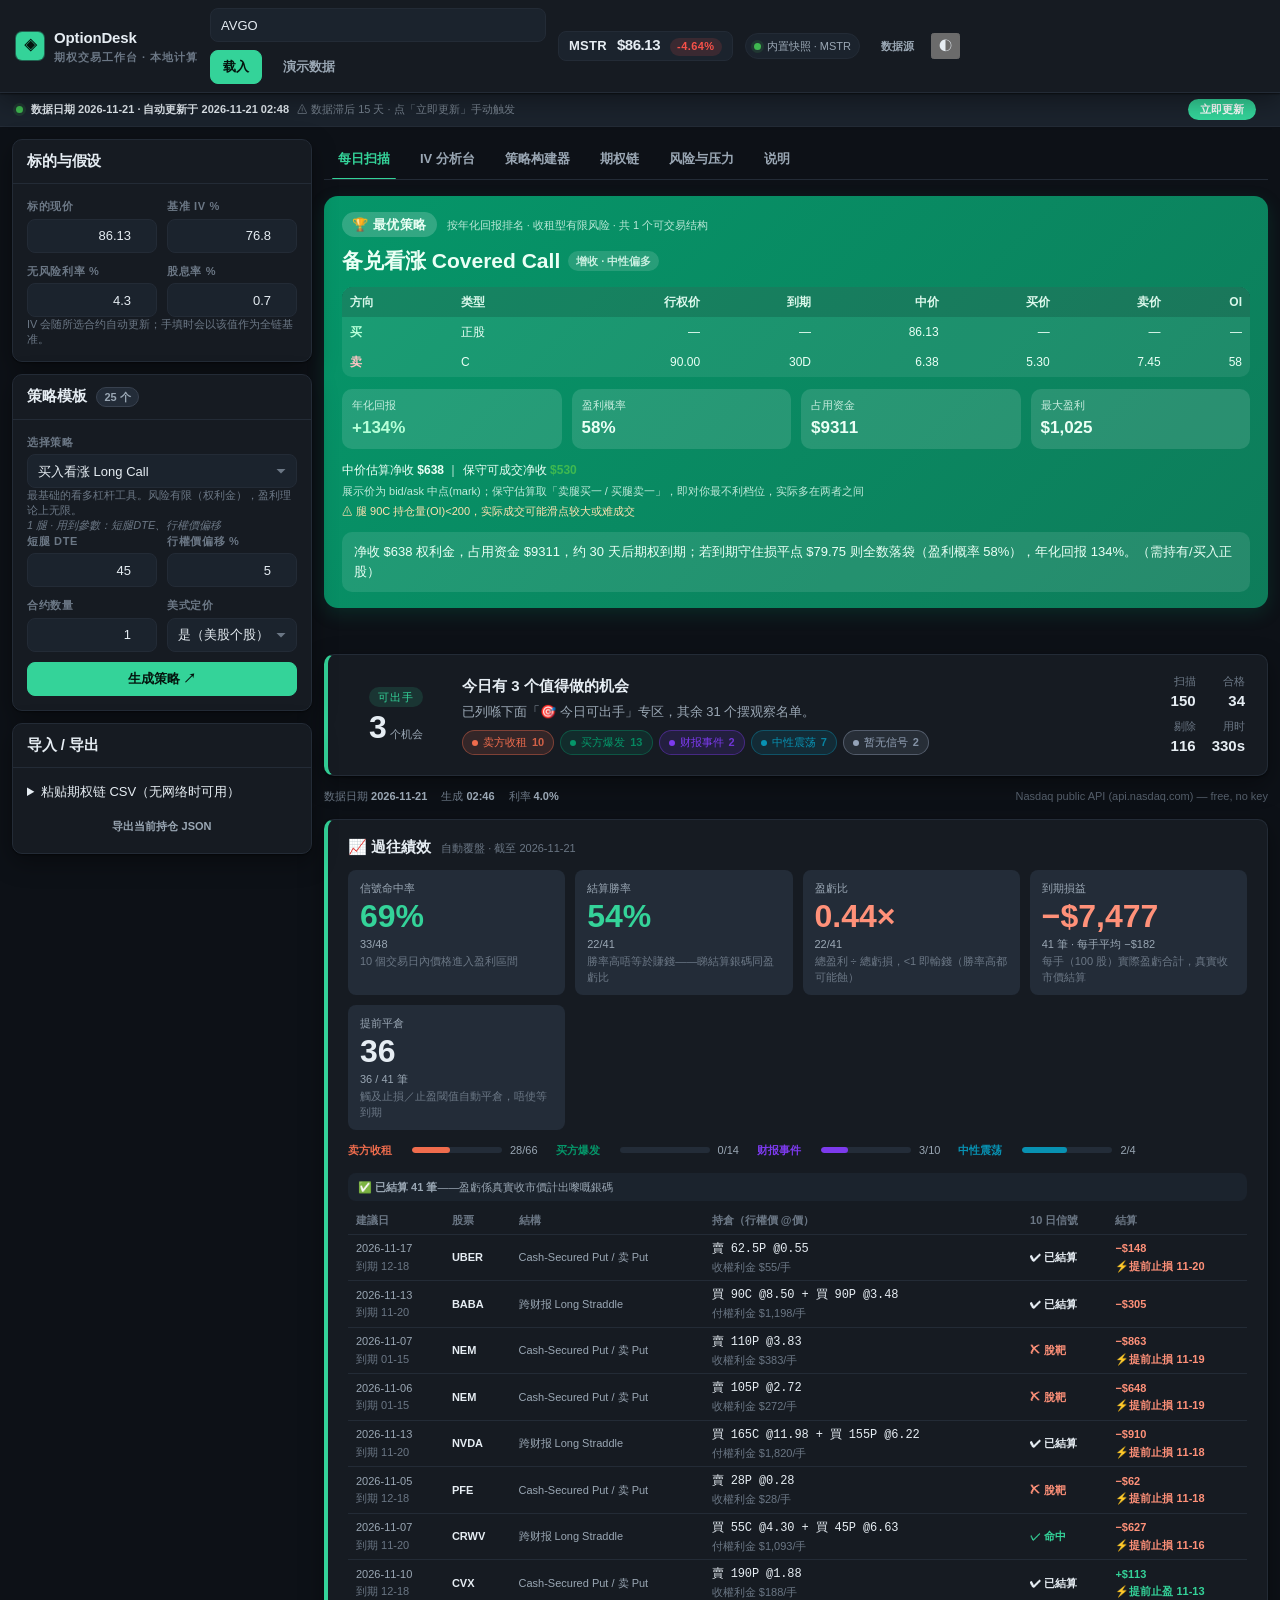
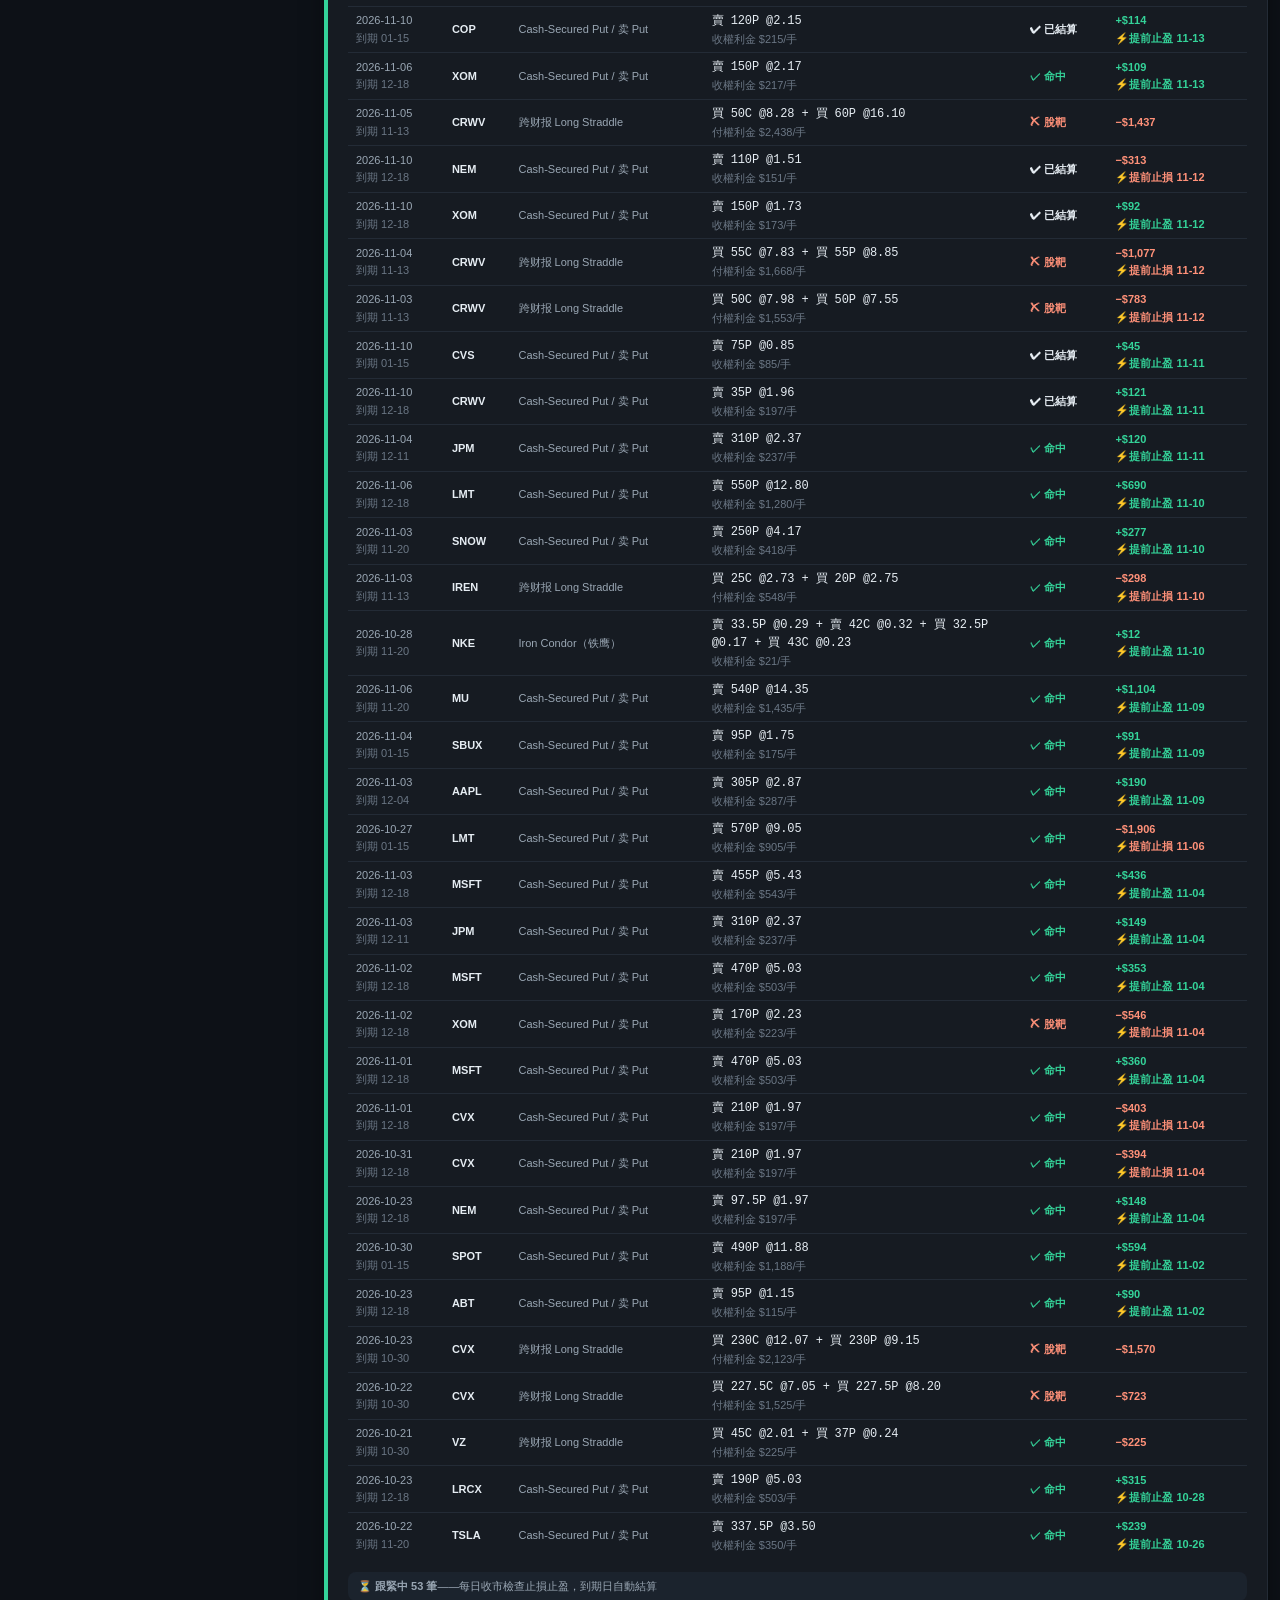
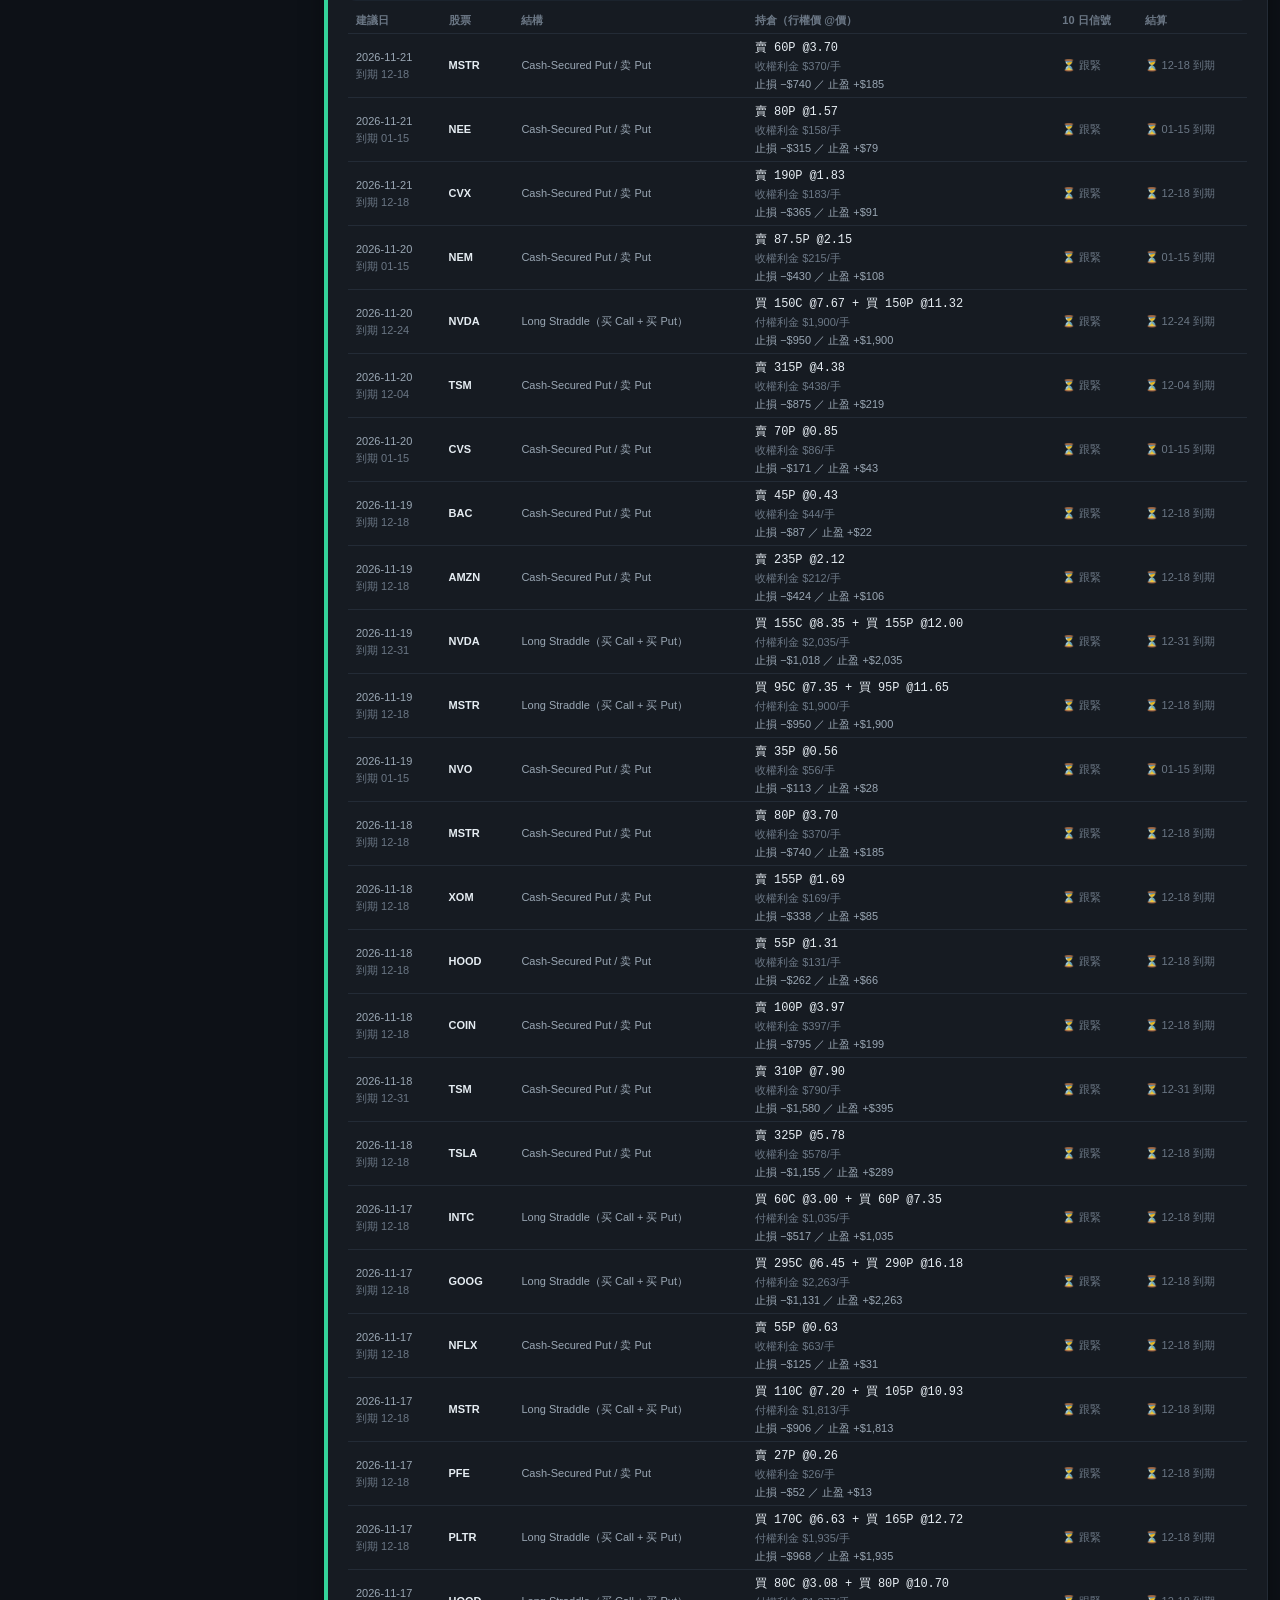
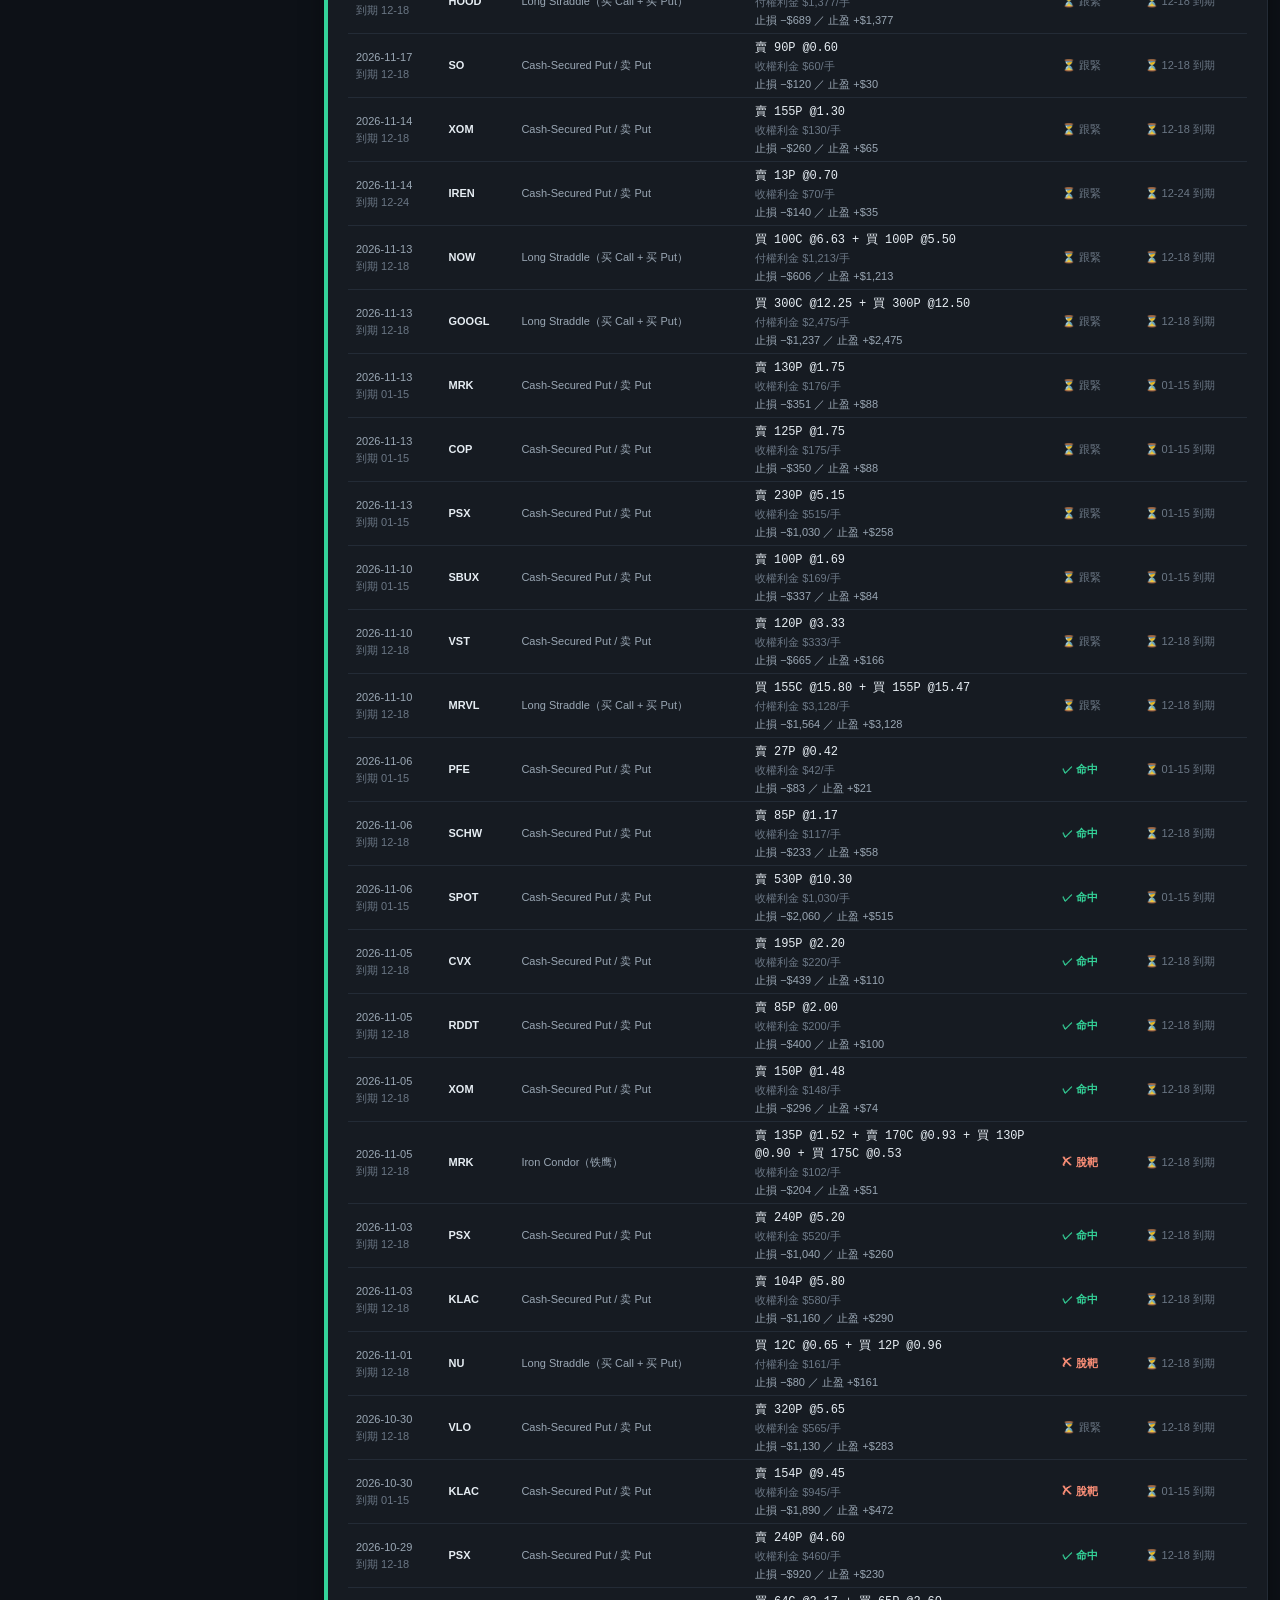
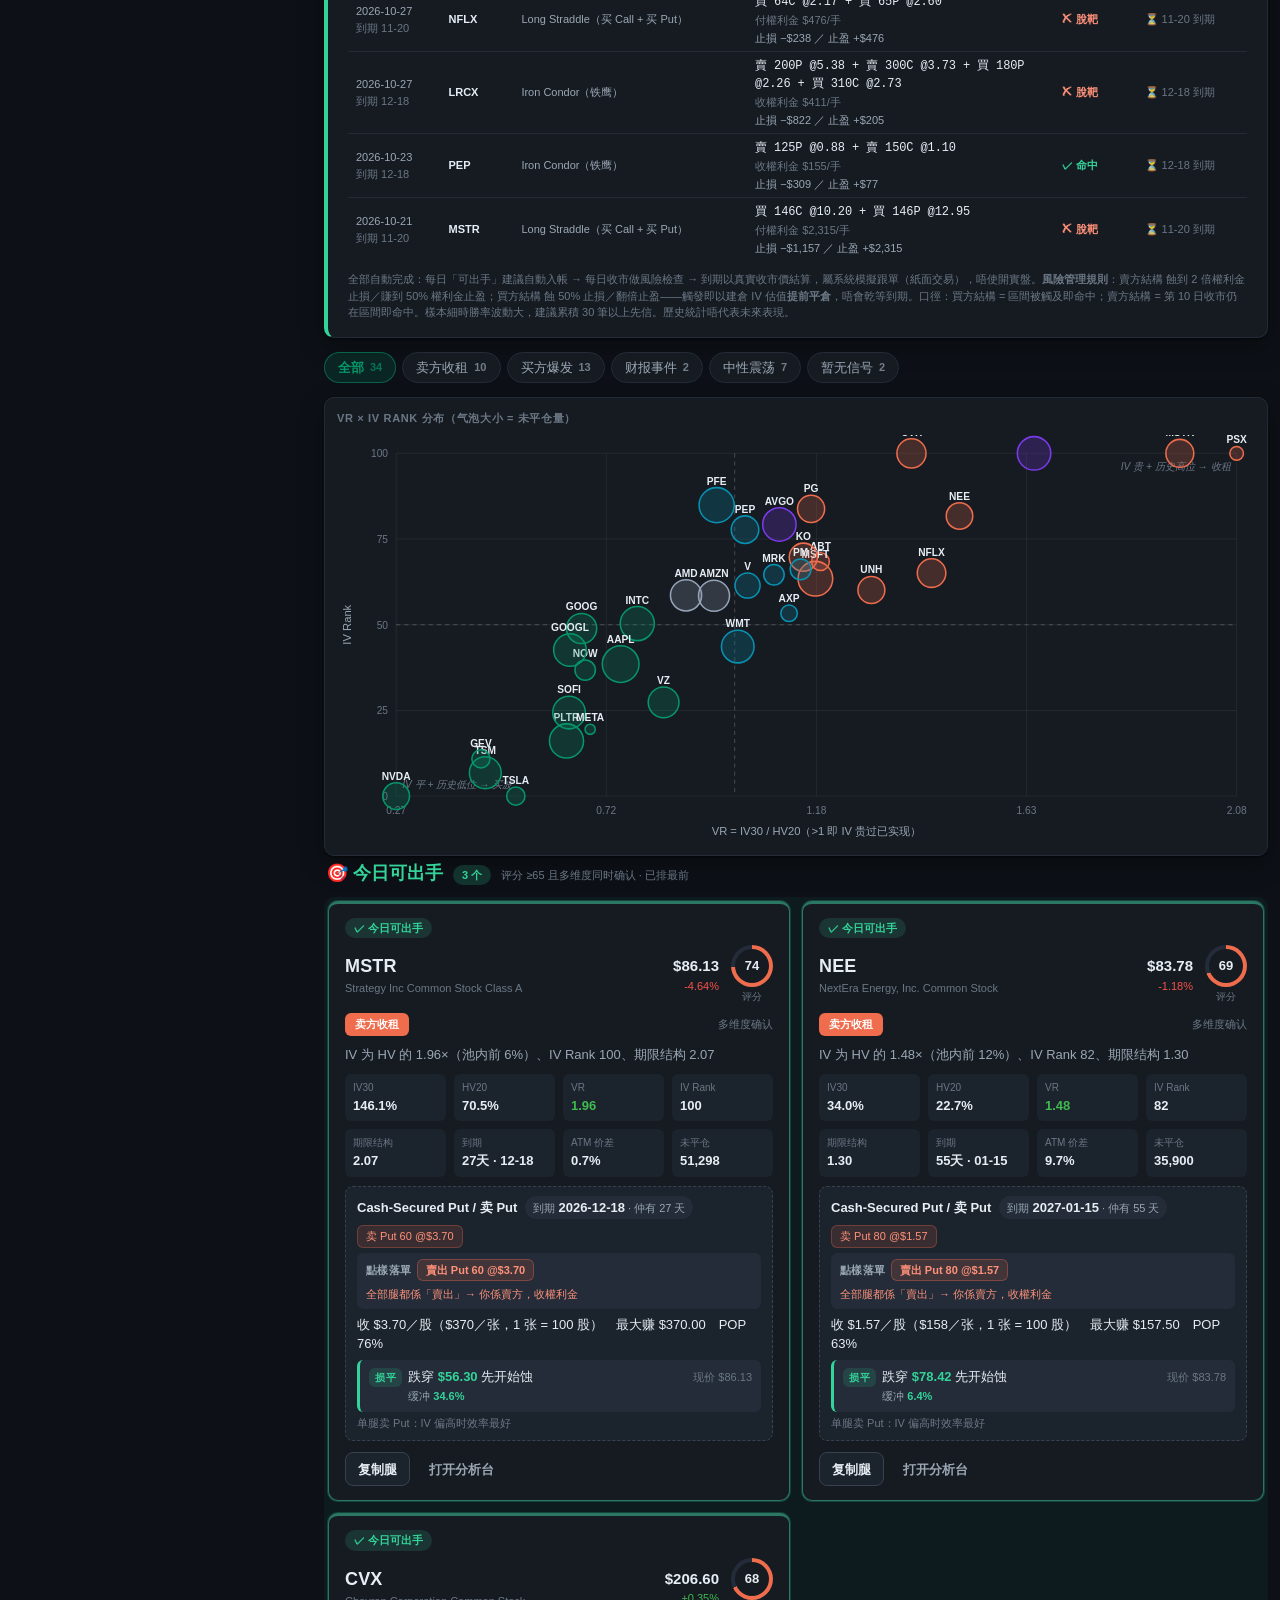
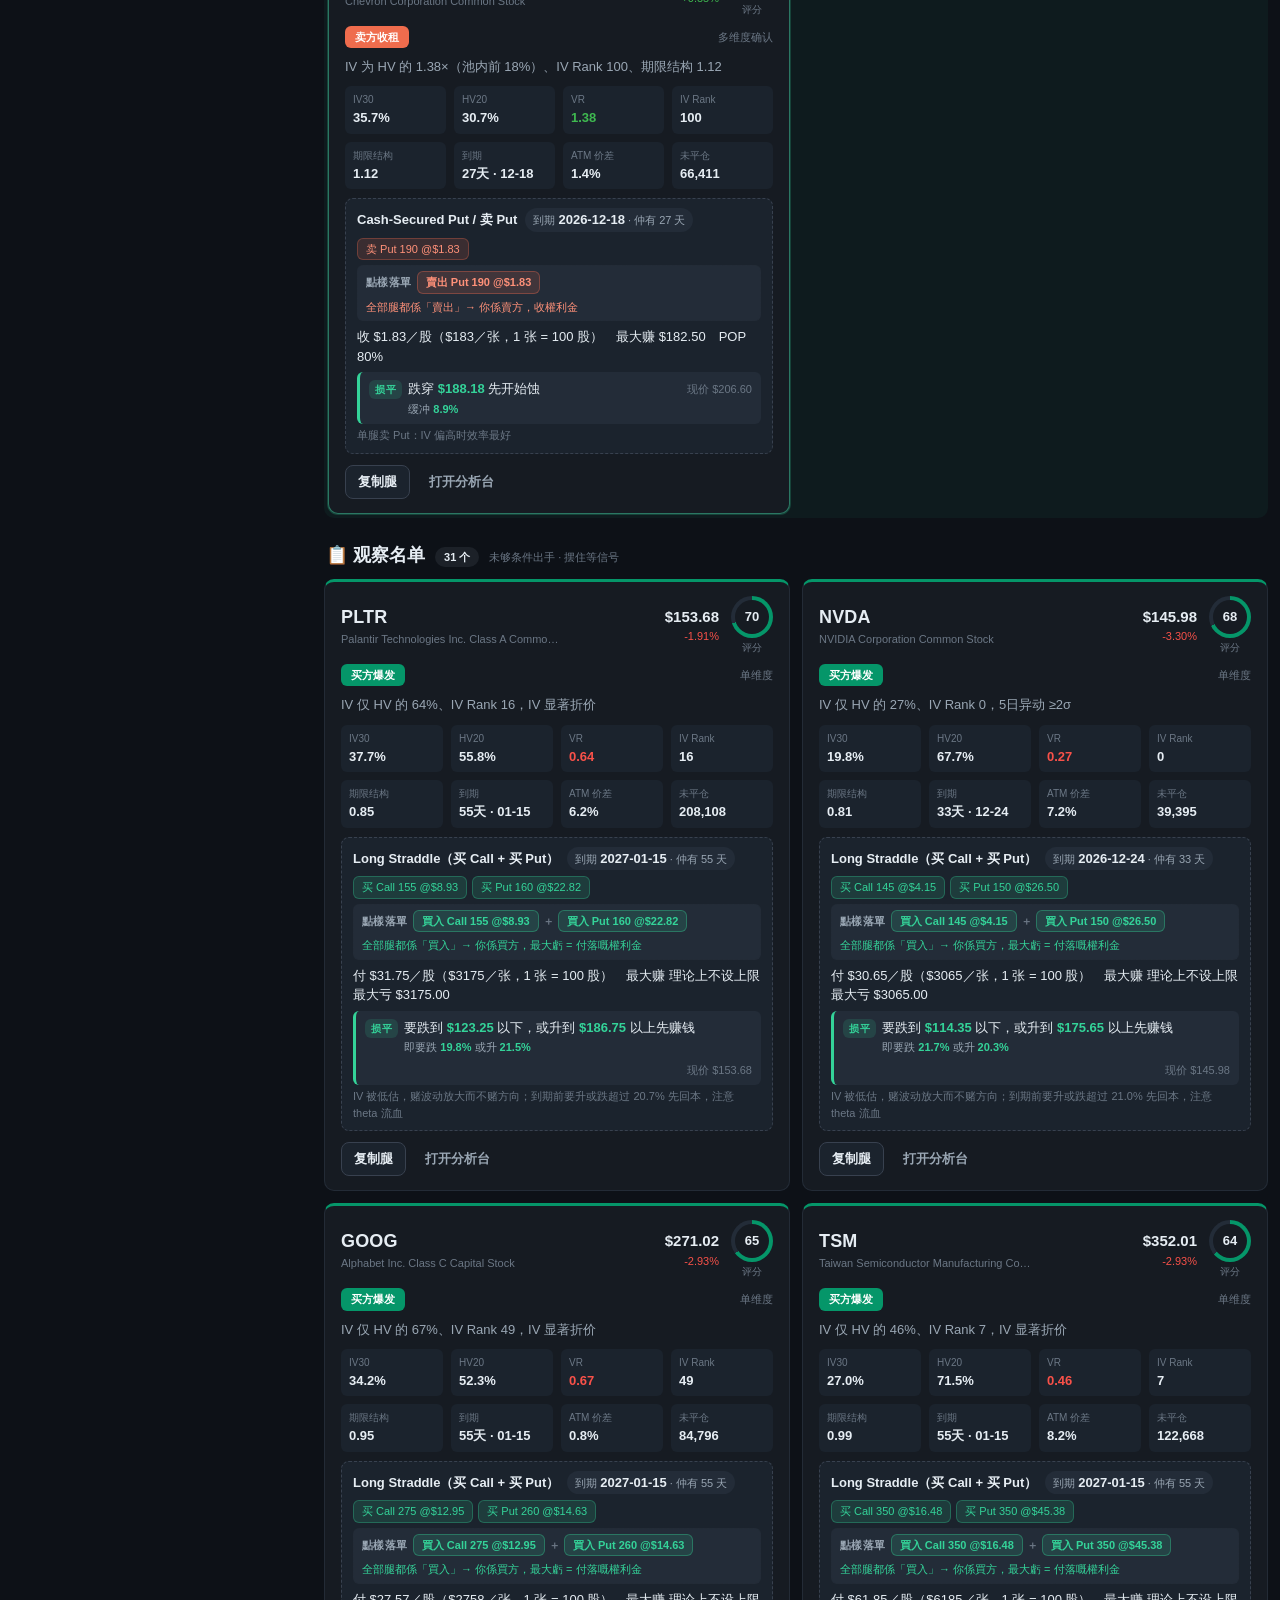
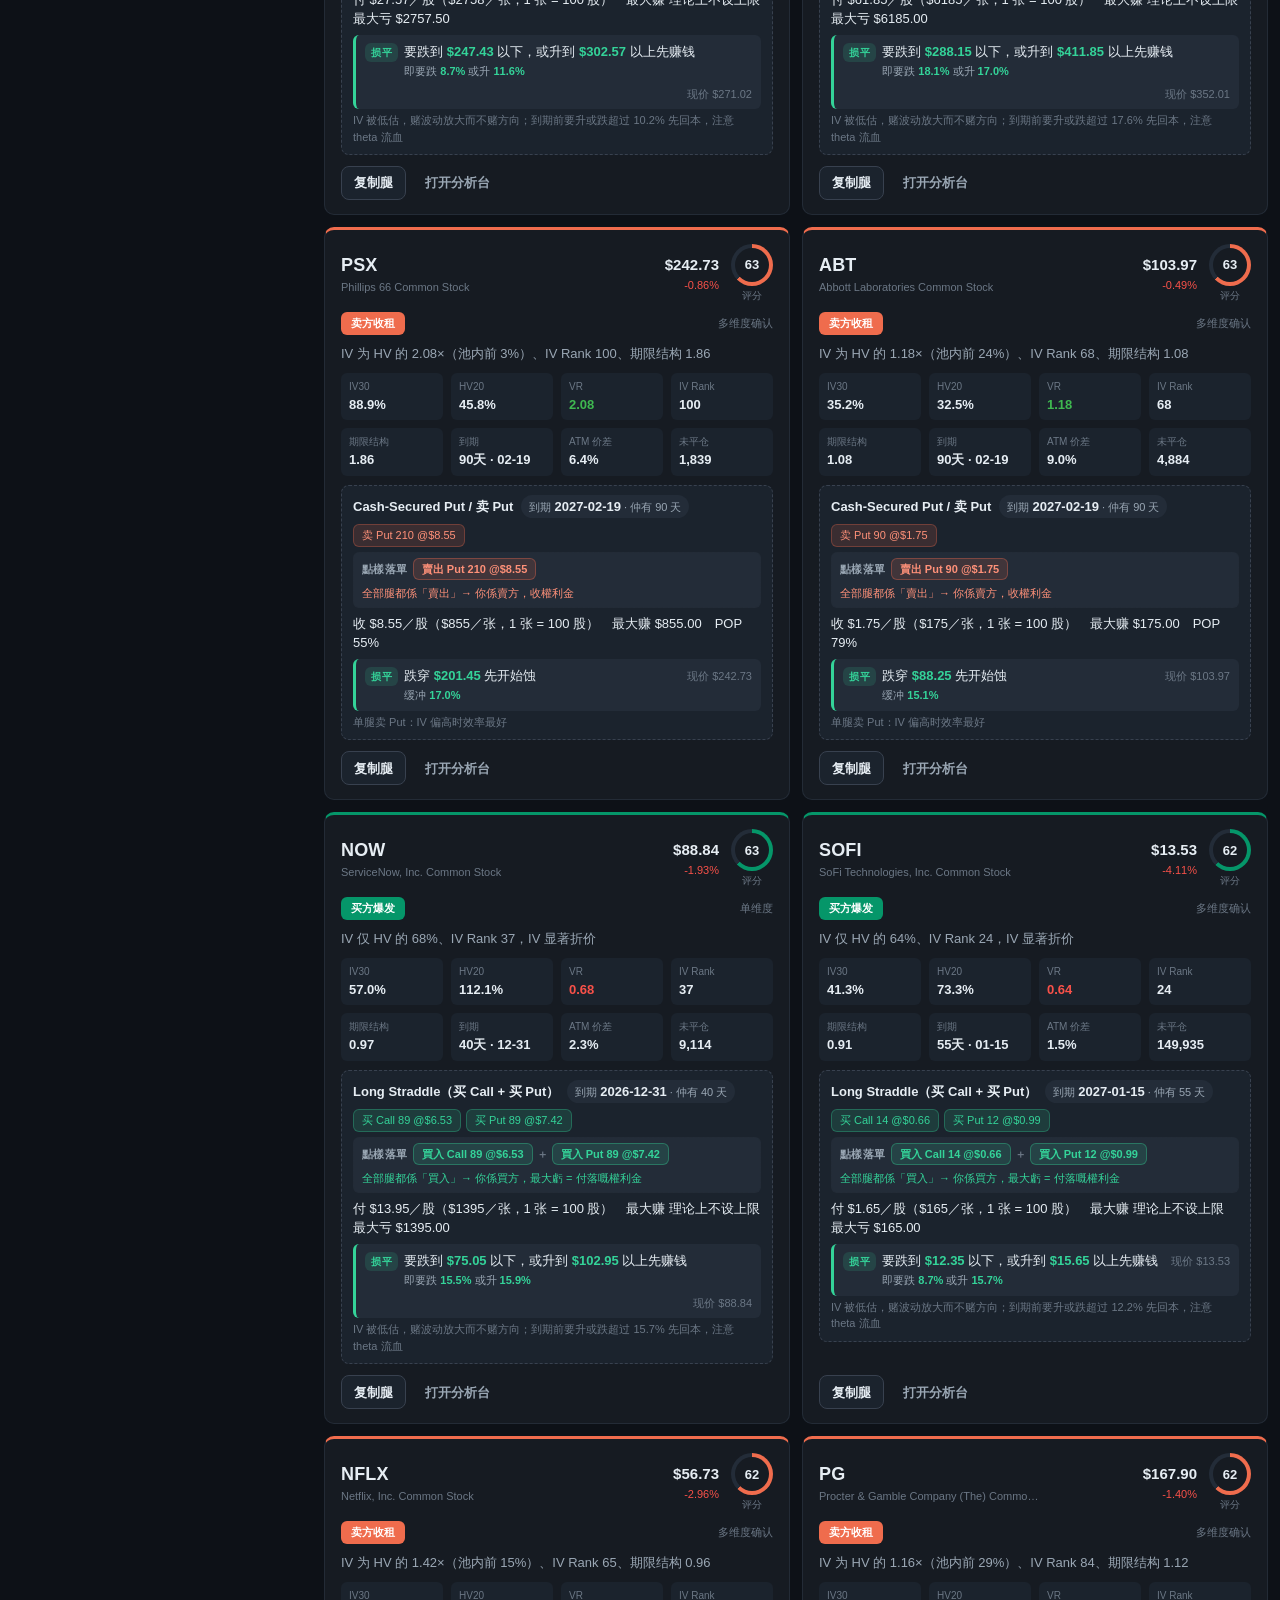
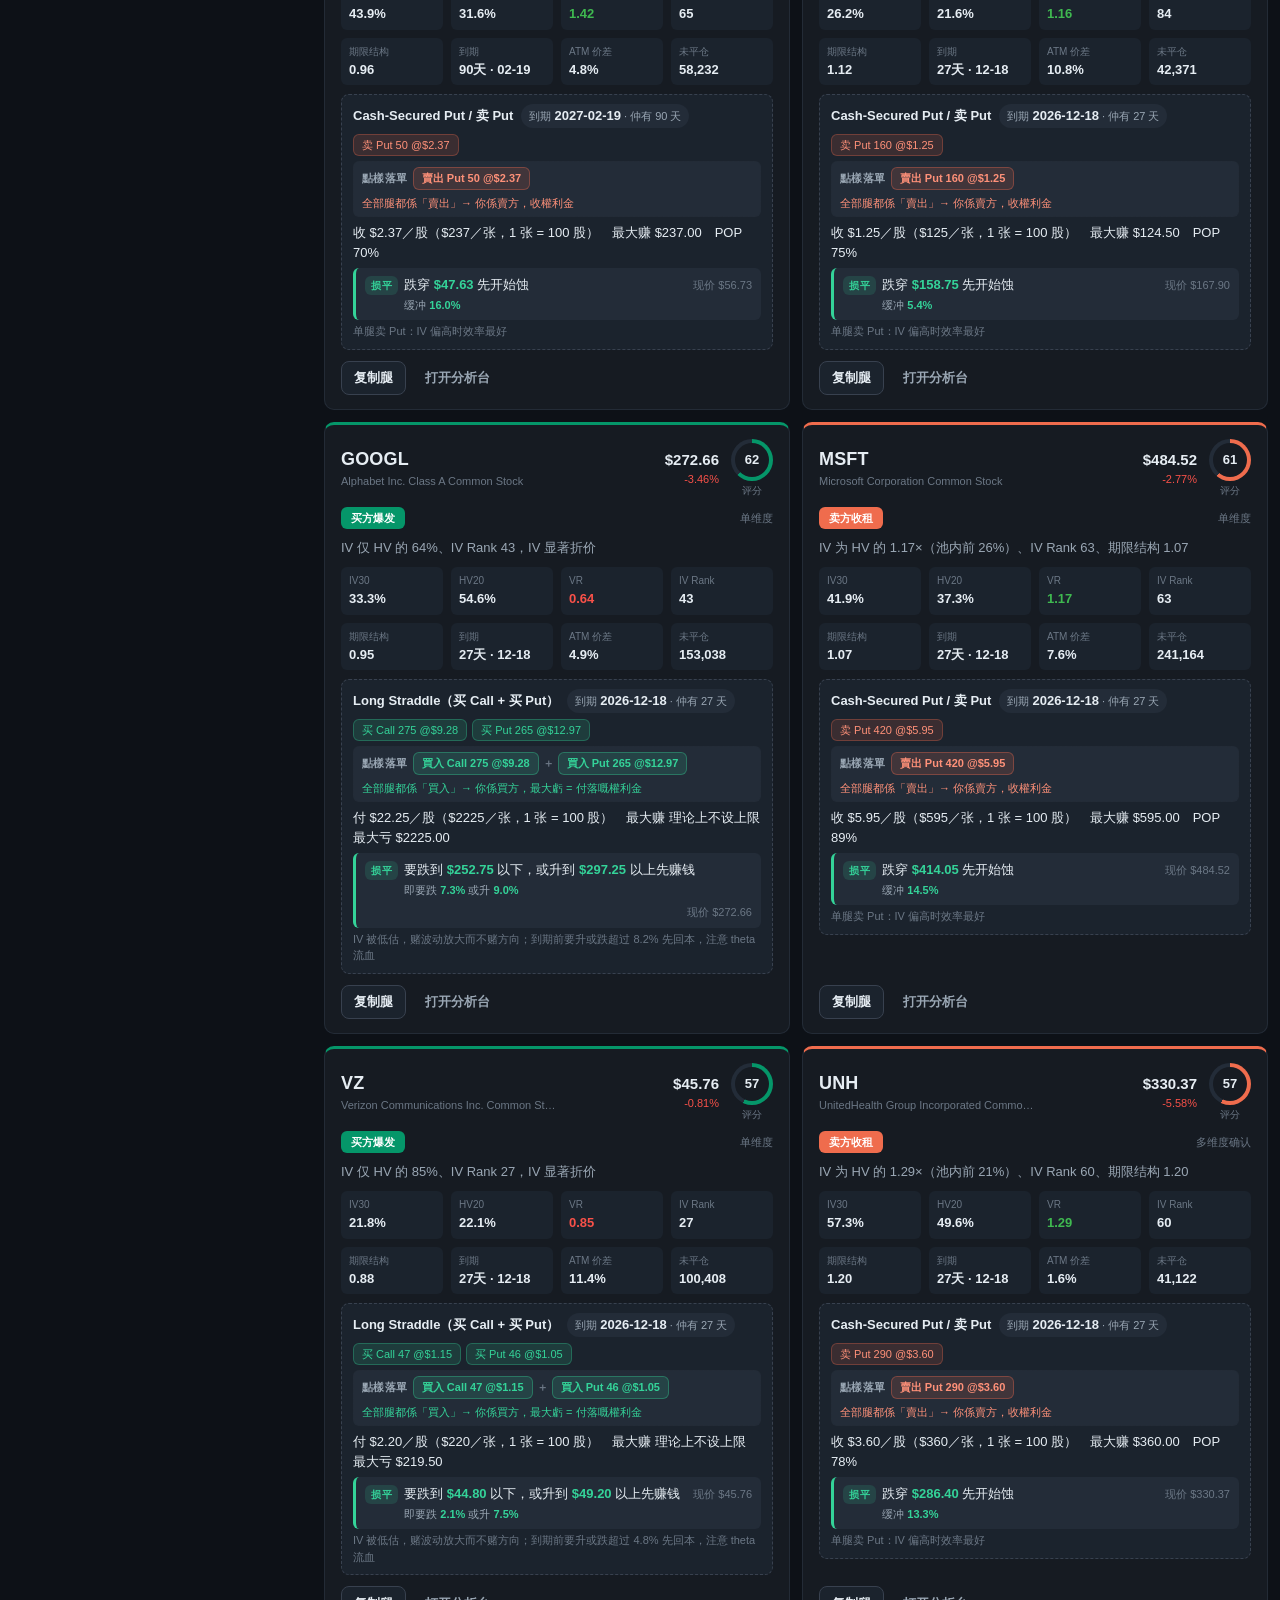
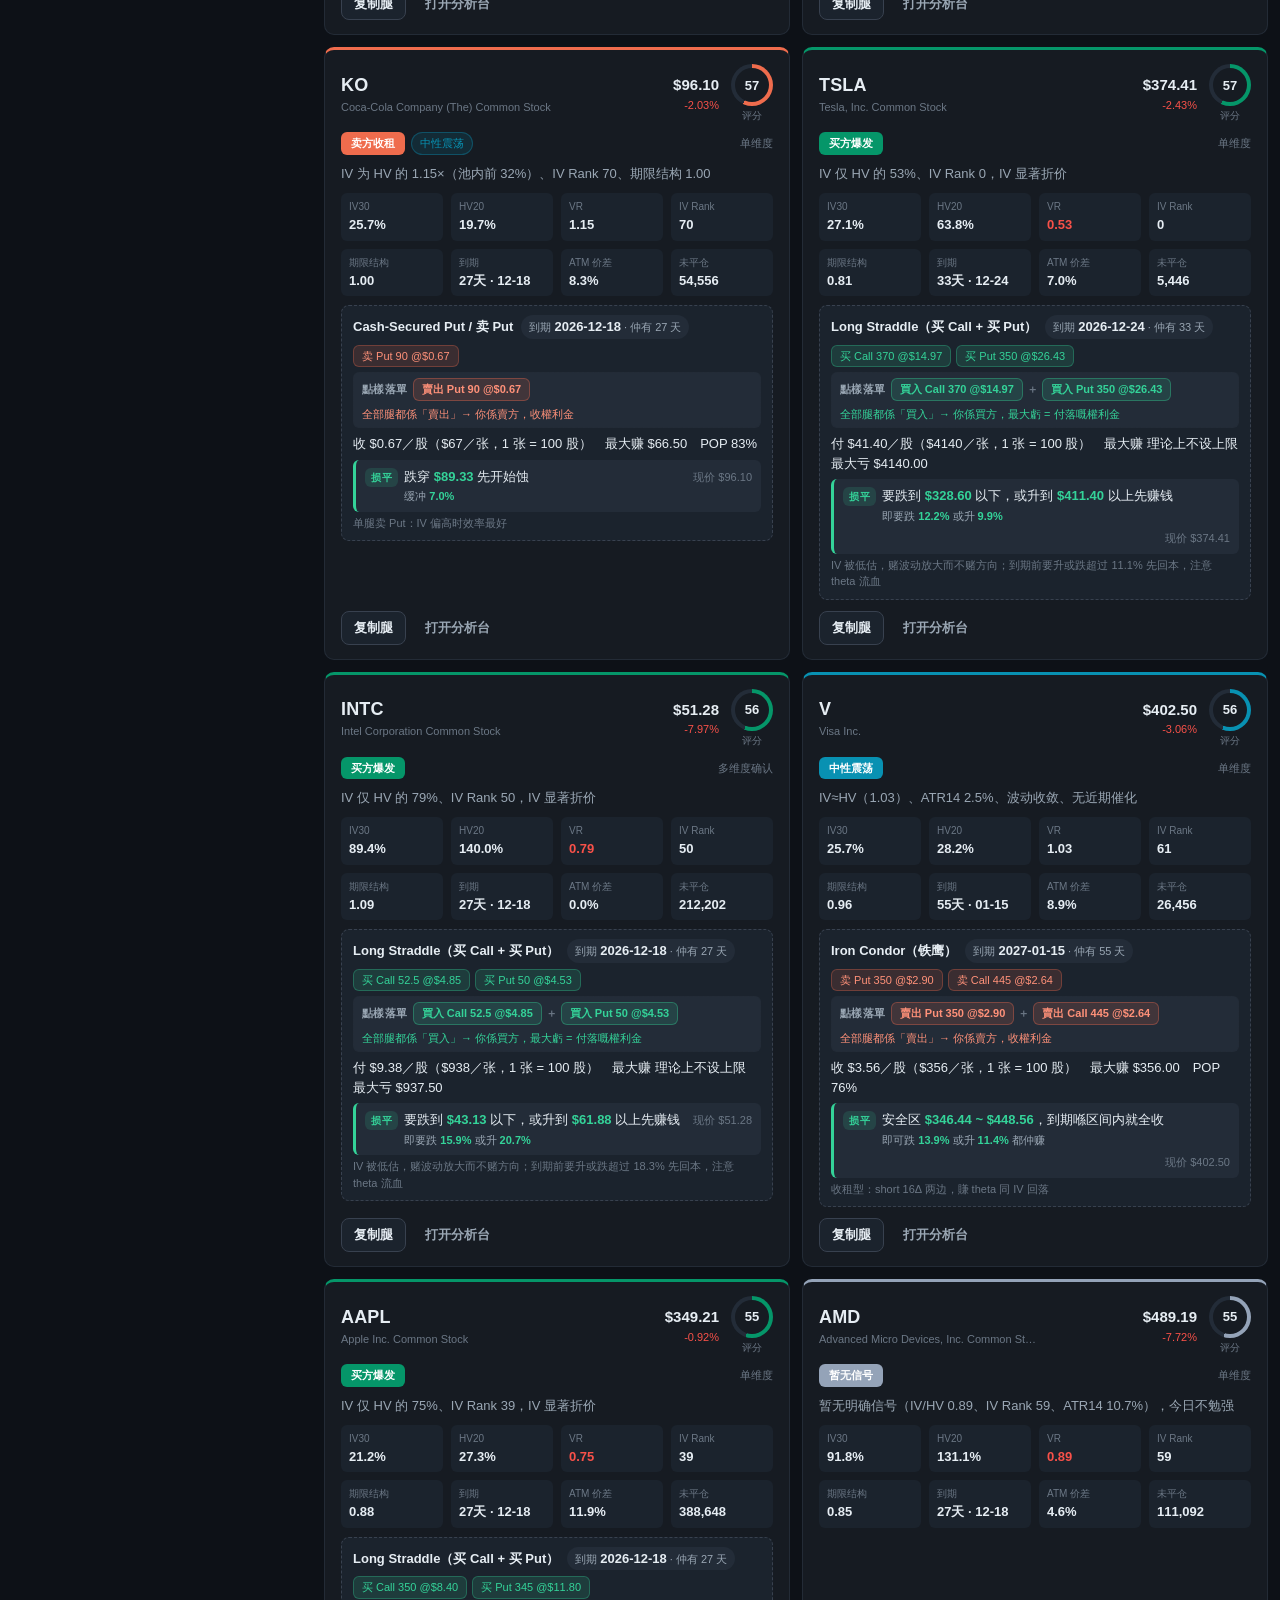
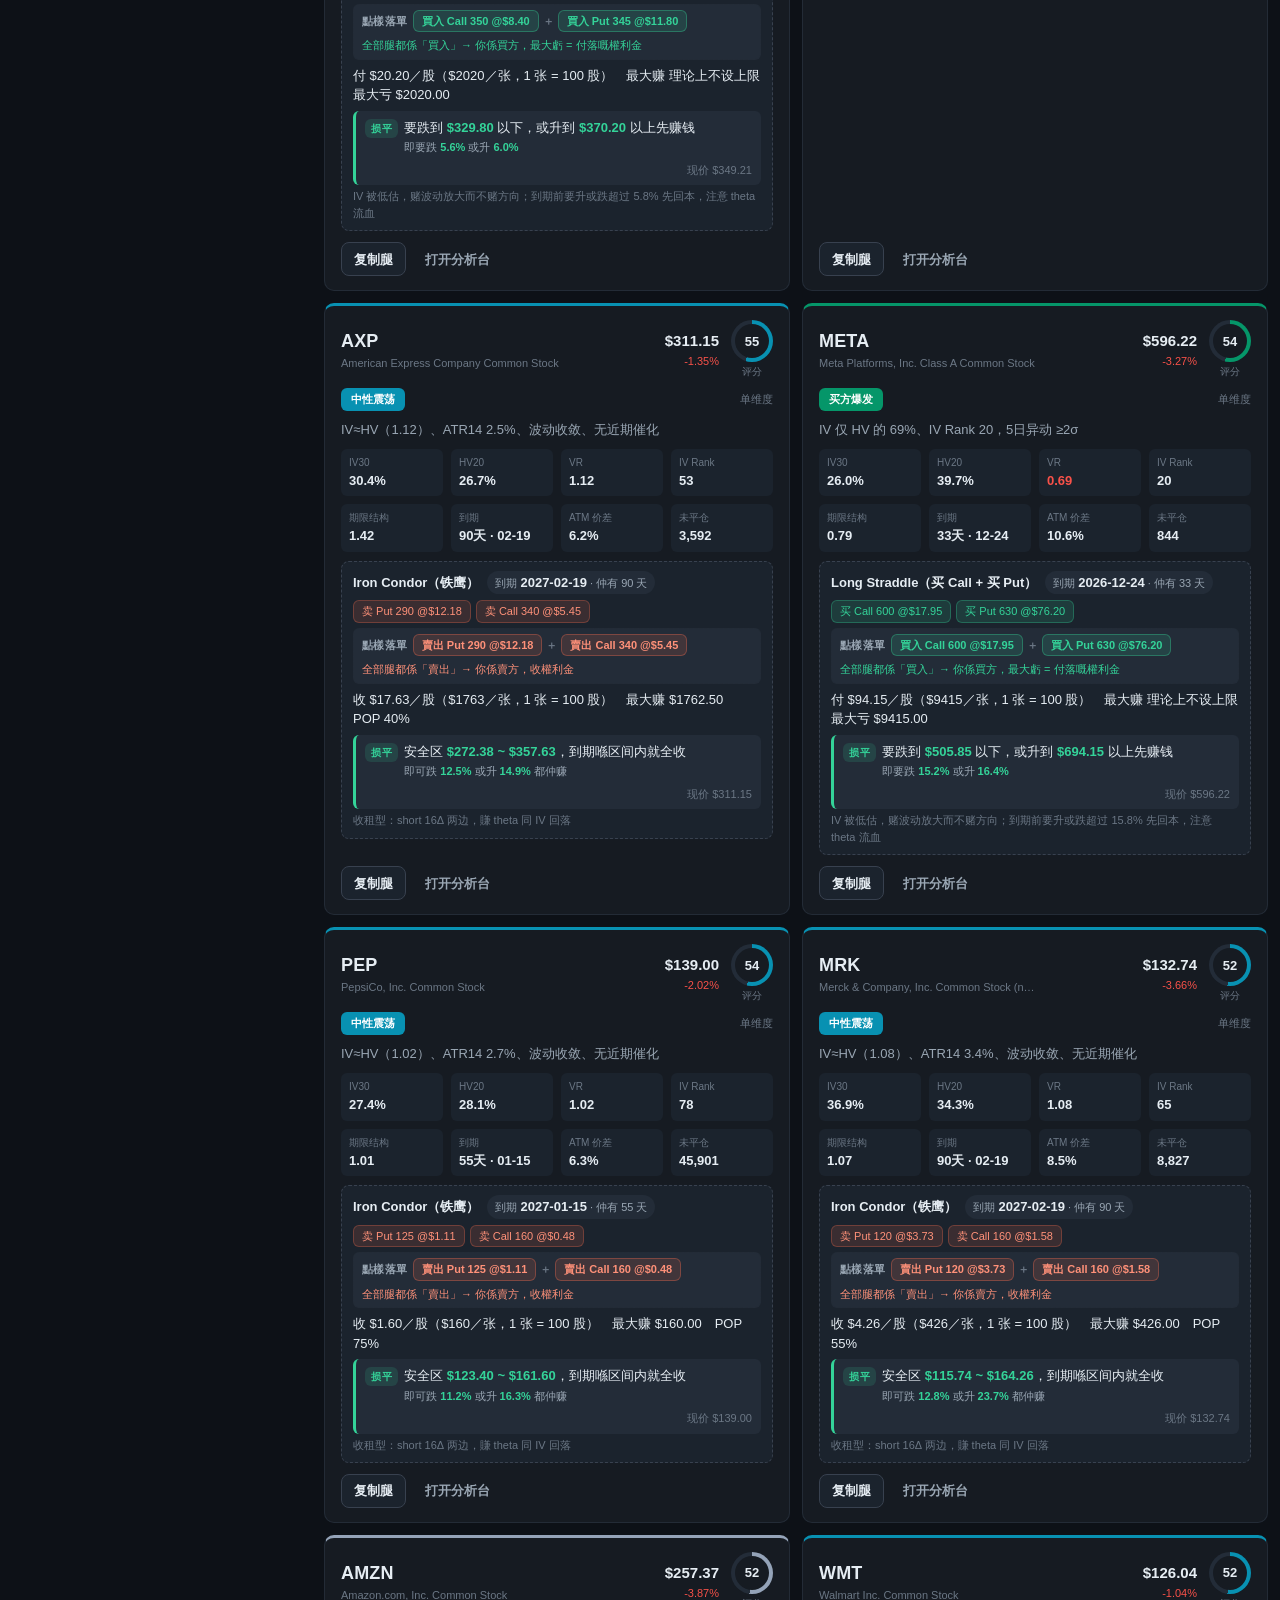
==== commit e2f26829: "每日扫描 2026-11-21" ====
--- a/public/index.html
+++ b/public/index.html
@@ -6,7 +6,7 @@
 <meta name="description" content="专业期权交易工作台：IV 分析、多腿策略构建、Greeks 敞口、概率与压力测试。全部本地计算，免费数据源。">
 <meta name="theme-color" content="#0d1117">
 <title>OptionDesk · 期权交易工作台</title>
-<meta name="build" content="2026-11-20 02:37">
+<meta name="build" content="2026-11-21 02:48">
 <link rel="icon" type="image/svg+xml" href="data:image/svg+xml,%3Csvg xmlns='http://www.w3.org/2000/svg' viewBox='0 0 32 32'%3E%3Crect width='32' height='32' rx='8' fill='%230d1117'/%3E%3Cpath d='M6 22 L12 14 L18 18 L26 8' fill='none' stroke='%2334d399' stroke-width='3' stroke-linecap='round' stroke-linejoin='round'/%3E%3Ccircle cx='26' cy='8' r='2.6' fill='%2334d399'/%3E%3C/svg%3E">
 <style>
 /* ==========================================================================
@@ -1698,14 +1698,14 @@
 </div>
 
 <script>
-window.__DESK_PERF__ = {"generated":"2026-11-20","summary":{"generated":"2026-11-20","tracked":91,"touchHit":26,"touchTotal":39,"settled":39,"settleWin":22,"earlyClosed":35,"pnlSum":-9.3426,"byTag":{"SELL_PREMIUM":{"tracked":63,"touchHit":22,"settled":29,"settleWin":21,"earlyClosed":29},"BUY_VOL":{"tracked":14,"touchHit":0,"settled":0,"settleWin":0,"earlyClosed":0},"EARNINGS":{"tracked":10,"touchHit":2,"settled":9,"settleWin":0,"earlyClosed":5},"RANGE":{"tracked":4,"touchHit":2,"settled":1,"settleWin":1,"earlyClosed":1}}},"records":[{"sym":"NEM","date":"2026-11-20","tag":"SELL_PREMIUM","score":68.8,"struct":"Cash-Secured Put / 卖 Put","dir":"sell","be":{"lower":85.35,"upper":null},"scanPrice":104.51,"expiry":"2027-01-15","net":2.15,"legs":[{"act":"sell","kind":"put","K":87.5,"mid":2.15}],"ivs":[0.5423],"chk10":null,"exp":null,"status":"pending"},{"sym":"NVDA","date":"2026-11-20","tag":"BUY_VOL","score":68.3,"struct":"Long Straddle（买 Call + 买 Put）","dir":"buy","be":{"lower":131.0,"upper":169.0},"scanPrice":150.96,"expiry":"2026-12-24","net":19.0,"legs":[{"act":"buy","kind":"call","K":150.0,"mid":7.675},{"act":"buy","kind":"put","K":150.0,"mid":11.325}],"ivs":[0.3757,0.6622],"chk10":null,"exp":null,"status":"pending"},{"sym":"TSM","date":"2026-11-20","tag":"SELL_PREMIUM","score":65.7,"struct":"Cash-Secured Put / 卖 Put","dir":"sell","be":{"lower":310.625,"upper":null},"scanPrice":352.007,"expiry":"2026-12-04","net":4.375,"legs":[{"act":"sell","kind":"put","K":315.0,"mid":4.375}],"ivs":[0.6507],"chk10":null,"exp":null,"status":"pending"},{"sym":"CVS","date":"2026-11-20","tag":"SELL_PREMIUM","score":65.4,"struct":"Cash-Secured Put / 卖 Put","dir":"sell","be":{"lower":69.145,"upper":null},"scanPrice":80.05,"expiry":"2027-01-15","net":0.855,"legs":[{"act":"sell","kind":"put","K":70.0,"mid":0.855}],"ivs":[0.3567],"chk10":null,"exp":null,"status":"pending"},{"sym":"BAC","date":"2026-11-19","tag":"SELL_PREMIUM","score":80.5,"struct":"Cash-Secured Put / 卖 Put","dir":"sell","be":{"lower":44.565,"upper":null},"scanPrice":49.45,"expiry":"2026-12-18","net":0.435,"legs":[{"act":"sell","kind":"put","K":45.0,"mid":0.435}],"ivs":[0.3625],"chk10":null,"exp":null,"status":"pending"},{"sym":"AMZN","date":"2026-11-19","tag":"SELL_PREMIUM","score":70.8,"struct":"Cash-Secured Put / 卖 Put","dir":"sell","be":{"lower":232.88,"upper":null},"scanPrice":257.89,"expiry":"2026-12-18","net":2.12,"legs":[{"act":"sell","kind":"put","K":235.0,"mid":2.12}],"ivs":[0.3506],"chk10":null,"exp":null,"status":"pending"},{"sym":"NVDA","date":"2026-11-19","tag":"BUY_VOL","score":67.0,"struct":"Long Straddle（买 Call + 买 Put）","dir":"buy","be":{"lower":134.65,"upper":175.35},"scanPrice":155.46,"expiry":"2026-12-31","net":20.35,"legs":[{"act":"buy","kind":"call","K":155.0,"mid":8.35},{"act":"buy","kind":"put","K":155.0,"mid":12.0}],"ivs":[0.3687,0.6025],"chk10":null,"exp":null,"status":"pending"},{"sym":"MSTR","date":"2026-11-19","tag":"BUY_VOL","score":66.6,"struct":"Long Straddle（买 Call + 买 Put）","dir":"buy","be":{"lower":76.0,"upper":114.0},"scanPrice":96.5,"expiry":"2026-12-18","net":19.0,"legs":[{"act":"buy","kind":"call","K":95.0,"mid":7.35},{"act":"buy","kind":"put","K":95.0,"mid":11.649999999999999}],"ivs":[0.5958,1.1721],"chk10":null,"exp":null,"status":"pending"},{"sym":"NVO","date":"2026-11-19","tag":"SELL_PREMIUM","score":65.8,"struct":"Cash-Secured Put / 卖 Put","dir":"sell","be":{"lower":34.435,"upper":null},"scanPrice":39.45,"expiry":"2027-01-15","net":0.565,"legs":[{"act":"sell","kind":"put","K":35.0,"mid":0.565}],"ivs":[0.3664],"chk10":null,"exp":null,"status":"pending"},{"sym":"MSTR","date":"2026-11-18","tag":"SELL_PREMIUM","score":76.1,"struct":"Cash-Secured Put / 卖 Put","dir":"sell","be":{"lower":76.3,"upper":null},"scanPrice":103.03,"expiry":"2026-12-18","net":3.7,"legs":[{"act":"sell","kind":"put","K":80.0,"mid":3.7}],"ivs":[1.1496],"chk10":null,"exp":null,"status":"pending"},{"sym":"XOM","date":"2026-11-18","tag":"SELL_PREMIUM","score":72.3,"struct":"Cash-Secured Put / 卖 Put","dir":"sell","be":{"lower":153.31,"upper":null},"scanPrice":166.98,"expiry":"2026-12-18","net":1.69,"legs":[{"act":"sell","kind":"put","K":155.0,"mid":1.69}],"ivs":[0.3255],"chk10":null,"exp":null,"status":"pending"},{"sym":"HOOD","date":"2026-11-18","tag":"SELL_PREMIUM","score":69.3,"struct":"Cash-Secured Put / 卖 Put","dir":"sell","be":{"lower":53.69,"upper":null},"scanPrice":72.06,"expiry":"2026-12-18","net":1.31,"legs":[{"act":"sell","kind":"put","K":55.0,"mid":1.31}],"ivs":[0.9278],"chk10":null,"exp":null,"status":"pending"},{"sym":"COIN","date":"2026-11-18","tag":"SELL_PREMIUM","score":68.4,"struct":"Cash-Secured Put / 卖 Put","dir":"sell","be":{"lower":96.025,"upper":null},"scanPrice":119.84,"expiry":"2026-12-18","net":3.9749999999999996,"legs":[{"act":"sell","kind":"put","K":100.0,"mid":3.9749999999999996}],"ivs":[0.907],"chk10":null,"exp":null,"status":"pending"},{"sym":"TSM","date":"2026-11-18","tag":"SELL_PREMIUM","score":66.9,"struct":"Cash-Secured Put / 卖 Put","dir":"sell","be":{"lower":302.1,"upper":null},"scanPrice":373.455,"expiry":"2026-12-31","net":7.9,"legs":[{"act":"sell","kind":"put","K":310.0,"mid":7.9}],"ivs":[0.641],"chk10":null,"exp":null,"status":"pending"},{"sym":"TSLA","date":"2026-11-18","tag":"SELL_PREMIUM","score":65.7,"struct":"Cash-Secured Put / 卖 Put","dir":"sell","be":{"lower":319.225,"upper":null},"scanPrice":379.74,"expiry":"2026-12-18","net":5.775,"legs":[{"act":"sell","kind":"put","K":325.0,"mid":5.775}],"ivs":[0.6003],"chk10":null,"exp":null,"status":"pending"},{"sym":"INTC","date":"2026-11-17","tag":"BUY_VOL","score":72.9,"struct":"Long Straddle（买 Call + 买 Put）","dir":"buy","be":{"lower":49.65,"upper":70.35},"scanPrice":59.66,"expiry":"2026-12-18","net":10.35,"legs":[{"act":"buy","kind":"call","K":60.0,"mid":3.0},{"act":"buy","kind":"put","K":60.0,"mid":7.35}],"ivs":[0.4411,1.0539],"chk10":null,"exp":null,"status":"pending"},{"sym":"GOOG","date":"2026-11-17","tag":"BUY_VOL","score":72.7,"struct":"Long Straddle（买 Call + 买 Put）","dir":"buy","be":{"lower":272.375,"upper":317.625},"scanPrice":292.52,"expiry":"2026-12-18","net":22.625,"legs":[{"act":"buy","kind":"call","K":295.0,"mid":6.449999999999999},{"act":"buy","kind":"put","K":290.0,"mid":16.175}],"ivs":[0.2092,0.5303],"chk10":null,"exp":null,"status":"pending"},{"sym":"UBER","date":"2026-11-17","tag":"SELL_PREMIUM","score":71.1,"struct":"Cash-Secured Put / 卖 Put","dir":"sell","be":{"lower":61.945,"upper":null},"scanPrice":69.67,"expiry":"2026-12-18","net":0.5549999999999999,"legs":[{"act":"sell","kind":"put","K":62.5,"mid":0.5549999999999999}],"ivs":[0.3719],"chk10":null,"exp":null,"status":"pending"},{"sym":"NFLX","date":"2026-11-17","tag":"SELL_PREMIUM","score":70.3,"struct":"Cash-Secured Put / 卖 Put","dir":"sell","be":{"lower":54.375,"upper":null},"scanPrice":62.15,"expiry":"2026-12-18","net":0.625,"legs":[{"act":"sell","kind":"put","K":55.0,"mid":0.625}],"ivs":[0.4352],"chk10":null,"exp":null,"status":"pending"},{"sym":"MSTR","date":"2026-11-17","tag":"BUY_VOL","score":69.0,"struct":"Long Straddle（买 Call + 买 Put）","dir":"buy","be":{"lower":91.875,"upper":128.125},"scanPrice":111.62,"expiry":"2026-12-18","net":18.125,"legs":[{"act":"buy","kind":"call","K":110.0,"mid":7.199999999999999},{"act":"buy","kind":"put","K":105.0,"mid":10.925}],"ivs":[0.4776,1.1313],"chk10":null,"exp":null,"status":"pending"},{"sym":"PFE","date":"2026-11-17","tag":"SELL_PREMIUM","score":67.7,"struct":"Cash-Secured Put / 卖 Put","dir":"sell","be":{"lower":26.74,"upper":null},"scanPrice":28.895,"expiry":"2026-12-18","net":0.26,"legs":[{"act":"sell","kind":"put","K":27.0,"mid":0.26}],"ivs":[0.2896],"chk10":null,"exp":null,"status":"pending"},{"sym":"PLTR","date":"2026-11-17","tag":"BUY_VOL","score":66.2,"struct":"Long Straddle（买 Call + 买 Put）","dir":"buy","be":{"lower":150.65,"upper":189.35},"scanPrice":167.99,"expiry":"2026-12-18","net":19.35,"legs":[{"act":"buy","kind":"call","K":170.0,"mid":6.625},{"act":"buy","kind":"put","K":165.0,"mid":12.725}],"ivs":[0.3724,0.7493],"chk10":null,"exp":null,"status":"pending"},{"sym":"HOOD","date":"2026-11-17","tag":"BUY_VOL","score":65.9,"struct":"Long Straddle（买 Call + 买 Put）","dir":"buy","be":{"lower":66.225,"upper":93.775},"scanPrice":77.86,"expiry":"2026-12-18","net":13.774999999999999,"legs":[{"act":"buy","kind":"call","K":80.0,"mid":3.075},{"act":"buy","kind":"put","K":80.0,"mid":10.7}],"ivs":[0.4294,1.0686],"chk10":null,"exp":null,"status":"pending"},{"sym":"SO","date":"2026-11-17","tag":"SELL_PREMIUM","score":65.0,"struct":"Cash-Secured Put / 卖 Put","dir":"sell","be":{"lower":89.4,"upper":null},"scanPrice":93.6,"expiry":"2026-12-18","net":0.6000000000000001,"legs":[{"act":"sell","kind":"put","K":90.0,"mid":0.6000000000000001}],"ivs":[0.1852],"chk10":null,"exp":null,"status":"pending"},{"sym":"XOM","date":"2026-11-14","tag":"SELL_PREMIUM","score":73.9,"struct":"Cash-Secured Put / 卖 Put","dir":"sell","be":{"lower":153.7,"upper":null},"scanPrice":170.82,"expiry":"2026-12-18","net":1.2999999999999998,"legs":[{"act":"sell","kind":"put","K":155.0,"mid":1.2999999999999998}],"ivs":[0.3258],"chk10":null,"exp":null,"status":"pending"},{"sym":"IREN","date":"2026-11-14","tag":"SELL_PREMIUM","score":65.6,"struct":"Cash-Secured Put / 卖 Put","dir":"sell","be":{"lower":12.3,"upper":null},"scanPrice":17.74,"expiry":"2026-12-24","net":0.7,"legs":[{"act":"sell","kind":"put","K":13.0,"mid":0.7}],"ivs":[1.1844],"chk10":null,"exp":null,"status":"pending"},{"sym":"NOW","date":"2026-11-13","tag":"BUY_VOL","score":76.8,"struct":"Long Straddle（买 Call + 买 Put）","dir":"buy","be":{"lower":87.875,"upper":112.125},"scanPrice":100.69,"expiry":"2026-12-18","net":12.125,"legs":[{"act":"buy","kind":"call","K":100.0,"mid":6.625},{"act":"buy","kind":"put","K":100.0,"mid":5.5}],"ivs":[0.4902,0.4883],"chk10":null,"exp":null,"status":"pending"},{"sym":"GOOGL","date":"2026-11-13","tag":"BUY_VOL","score":71.4,"struct":"Long Straddle（买 Call + 买 Put）","dir":"buy","be":{"lower":275.25,"upper":324.75},"scanPrice":298.7,"expiry":"2026-12-18","net":24.75,"legs":[{"act":"buy","kind":"call","K":300.0,"mid":12.25},{"act":"buy","kind":"put","K":300.0,"mid":12.5}],"ivs":[0.333,0.338],"chk10":null,"exp":null,"status":"pending"},{"sym":"MRK","date":"2026-11-13","tag":"SELL_PREMIUM","score":71.0,"struct":"Cash-Secured Put / 卖 Put","dir":"sell","be":{"lower":128.245,"upper":null},"scanPrice":146.99,"expiry":"2027-01-15","net":1.755,"legs":[{"act":"sell","kind":"put","K":130.0,"mid":1.755}],"ivs":[0.332],"chk10":null,"exp":null,"status":"pending"},{"sym":"BABA","date":"2026-11-13","tag":"EARNINGS","score":67.9,"struct":"跨财报 Long Straddle","dir":"buy","be":{"lower":78.025,"upper":101.975},"scanPrice":94.34,"expiry":"2026-11-20","net":11.975,"legs":[{"act":"buy","kind":"call","K":90.0,"mid":8.5},{"act":"buy","kind":"put","K":90.0,"mid":3.475}],"ivs":[1.1878,1.0615],"chk10":null,"exp":null,"status":"pending"},{"sym":"COP","date":"2026-11-13","tag":"SELL_PREMIUM","score":67.1,"struct":"Cash-Secured Put / 卖 Put","dir":"sell","be":{"lower":123.25,"upper":null},"scanPrice":140.11,"expiry":"2027-01-15","net":1.75,"legs":[{"act":"sell","kind":"put","K":125.0,"mid":1.75}],"ivs":[0.3226],"chk10":null,"exp":null,"status":"pending"},{"sym":"PSX","date":"2026-11-13","tag":"SELL_PREMIUM","score":66.0,"struct":"Cash-Secured Put / 卖 Put","dir":"sell","be":{"lower":224.85,"upper":null},"scanPrice":262.96,"expiry":"2027-01-15","net":5.15,"legs":[{"act":"sell","kind":"put","K":230.0,"mid":5.15}],"ivs":[0.4238],"chk10":null,"exp":null,"status":"pending"},{"sym":"NVDA","date":"2026-11-13","tag":"EARNINGS","score":66.7,"struct":"跨财报 Long Straddle","dir":"buy","be":{"lower":146.8,"upper":183.2},"scanPrice":166.19,"expiry":"2026-11-20","net":18.200000000000003,"legs":[{"act":"buy","kind":"call","K":165.0,"mid":11.975000000000001},{"act":"buy","kind":"put","K":155.0,"mid":6.225}],"ivs":[1.2371,1.2386],"chk10":null,"exp":{"date":"2026-11-18","close":150.96,"pnlPerLot":-910.21,"pnlPct":-0.5001,"win":false,"early":"止損","note":"提前平倉：以建倉 IV 估值（未計 IV 變化）"},"status":"done"},{"sym":"SBUX","date":"2026-11-10","tag":"SELL_PREMIUM","score":69.6,"struct":"Cash-Secured Put / 卖 Put","dir":"sell","be":{"lower":98.315,"upper":null},"scanPrice":109.44,"expiry":"2027-01-15","net":1.685,"legs":[{"act":"sell","kind":"put","K":100.0,"mid":1.685}],"ivs":[0.2998],"chk10":null,"exp":null,"status":"pending"},{"sym":"VST","date":"2026-11-10","tag":"SELL_PREMIUM","score":66.3,"struct":"Cash-Secured Put / 卖 Put","dir":"sell","be":{"lower":116.675,"upper":null},"scanPrice":133.91,"expiry":"2026-12-18","net":3.325,"legs":[{"act":"sell","kind":"put","K":120.0,"mid":3.325}],"ivs":[0.5352],"chk10":null,"exp":null,"status":"pending"},{"sym":"MRVL","date":"2026-11-10","tag":"BUY_VOL","score":66.2,"struct":"Long Straddle（买 Call + 买 Put）","dir":"buy","be":{"lower":123.725,"upper":186.275},"scanPrice":152.72,"expiry":"2026-12-18","net":31.275,"legs":[{"act":"buy","kind":"call","K":155.0,"mid":15.8},{"act":"buy","kind":"put","K":155.0,"mid":15.475}],"ivs":[0.8417,0.744],"chk10":null,"exp":null,"status":"pending"},{"sym":"CVX","date":"2026-11-10","tag":"SELL_PREMIUM","score":70.0,"struct":"Cash-Secured Put / 卖 Put","dir":"sell","be":{"lower":188.12,"upper":null},"scanPrice":210.79,"expiry":"2026-12-18","net":1.88,"legs":[{"act":"sell","kind":"put","K":190.0,"mid":1.88}],"ivs":[0.3408],"chk10":null,"exp":{"date":"2026-11-13","close":219.89,"pnlPerLot":113.14,"pnlPct":0.6018,"win":true,"early":"止盈","note":"提前平倉：以建倉 IV 估值（未計 IV 變化）"},"status":"done"},{"sym":"COP","date":"2026-11-10","tag":"SELL_PREMIUM","score":67.0,"struct":"Cash-Secured Put / 卖 Put","dir":"sell","be":{"lower":117.85,"upper":null},"scanPrice":134.65,"expiry":"2027-01-15","net":2.15,"legs":[{"act":"sell","kind":"put","K":120.0,"mid":2.15}],"ivs":[0.3494],"chk10":null,"exp":{"date":"2026-11-13","close":142.28,"pnlPerLot":114.35,"pnlPct":0.5319,"win":true,"early":"止盈","note":"提前平倉：以建倉 IV 估值（未計 IV 變化）"},"status":"done"},{"sym":"CVS","date":"2026-11-10","tag":"SELL_PREMIUM","score":69.5,"struct":"Cash-Secured Put / 卖 Put","dir":"sell","be":{"lower":74.15,"upper":null},"scanPrice":85.25,"expiry":"2027-01-15","net":0.8500000000000001,"legs":[{"act":"sell","kind":"put","K":75.0,"mid":0.8500000000000001}],"ivs":[0.3133],"chk10":null,"exp":{"date":"2026-11-11","close":89.52,"pnlPerLot":45.18,"pnlPct":0.5316,"win":true,"early":"止盈","note":"提前平倉：以建倉 IV 估值（未計 IV 變化）"},"status":"done"},{"sym":"NEM","date":"2026-11-10","tag":"SELL_PREMIUM","score":67.1,"struct":"Cash-Secured Put / 卖 Put","dir":"sell","be":{"lower":108.49,"upper":null},"scanPrice":125.15,"expiry":"2026-12-18","net":1.51,"legs":[{"act":"sell","kind":"put","K":110.0,"mid":1.51}],"ivs":[0.4362],"chk10":null,"exp":{"date":"2026-11-12","close":112.64,"pnlPerLot":-312.92,"pnlPct":-2.0723,"win":false,"early":"止損","note":"提前平倉：以建倉 IV 估值（未計 IV 變化）"},"status":"done"},{"sym":"CRWV","date":"2026-11-10","tag":"SELL_PREMIUM","score":75.0,"struct":"Cash-Secured Put / 卖 Put","dir":"sell","be":{"lower":33.035,"upper":null},"scanPrice":49.04,"expiry":"2026-12-18","net":1.9649999999999999,"legs":[{"act":"sell","kind":"put","K":35.0,"mid":1.9649999999999999}],"ivs":[1.2895],"chk10":null,"exp":{"date":"2026-11-11","close":60.77,"pnlPerLot":121.1,"pnlPct":0.6163,"win":true,"early":"止盈","note":"提前平倉：以建倉 IV 估值（未計 IV 變化）"},"status":"done"},{"sym":"XOM","date":"2026-11-10","tag":"SELL_PREMIUM","score":65.7,"struct":"Cash-Secured Put / 卖 Put","dir":"sell","be":{"lower":148.275,"upper":null},"scanPrice":163.5612,"expiry":"2026-12-18","net":1.725,"legs":[{"act":"sell","kind":"put","K":150.0,"mid":1.725}],"ivs":[0.3237],"chk10":null,"exp":{"date":"2026-11-12","close":169.78,"pnlPerLot":92.4,"pnlPct":0.5357,"win":true,"early":"止盈","note":"提前平倉：以建倉 IV 估值（未計 IV 變化）"},"status":"done"},{"sym":"NEM","date":"2026-11-07","tag":"SELL_PREMIUM","score":66.5,"struct":"Cash-Secured Put / 卖 Put","dir":"sell","be":{"lower":106.175,"upper":null},"scanPrice":120.5,"expiry":"2027-01-15","net":3.825,"legs":[{"act":"sell","kind":"put","K":110.0,"mid":3.825}],"ivs":[0.4181],"chk10":null,"exp":{"date":"2026-11-19","close":100.05,"pnlPerLot":-862.64,"pnlPct":-2.2553,"win":false,"early":"止損","note":"提前平倉：以建倉 IV 估值（未計 IV 變化）"},"status":"done"},{"sym":"CRWV","date":"2026-11-07","tag":"EARNINGS","score":66.1,"struct":"跨财报 Long Straddle","dir":"buy","be":{"lower":44.075,"upper":65.925},"scanPrice":46.52,"expiry":"2026-11-20","net":10.925,"legs":[{"act":"buy","kind":"call","K":55.0,"mid":4.3},{"act":"buy","kind":"put","K":45.0,"mid":6.625}],"ivs":[2.0572,2.1624],"chk10":null,"exp":{"date":"2026-11-16","close":49.88,"pnlPerLot":-626.82,"pnlPct":-0.5738,"win":false,"early":"止損","note":"提前平倉：以建倉 IV 估值（未計 IV 變化）"},"status":"done"},{"sym":"PFE","date":"2026-11-06","tag":"SELL_PREMIUM","score":71.4,"struct":"Cash-Secured Put / 卖 Put","dir":"sell","be":{"lower":26.585,"upper":null},"scanPrice":29.905,"expiry":"2027-01-15","net":0.41500000000000004,"legs":[{"act":"sell","kind":"put","K":27.0,"mid":0.41500000000000004}],"ivs":[0.2999],"chk10":null,"exp":null,"status":"pending"},{"sym":"SCHW","date":"2026-11-06","tag":"SELL_PREMIUM","score":66.8,"struct":"Cash-Secured Put / 卖 Put","dir":"sell","be":{"lower":83.835,"upper":null},"scanPrice":92.66,"expiry":"2026-12-18","net":1.165,"legs":[{"act":"sell","kind":"put","K":85.0,"mid":1.165}],"ivs":[0.3307],"chk10":null,"exp":null,"status":"pending"},{"sym":"SPOT","date":"2026-11-06","tag":"SELL_PREMIUM","score":66.3,"struct":"Cash-Secured Put / 卖 Put","dir":"sell","be":{"lower":519.7,"upper":null},"scanPrice":615.4,"expiry":"2027-01-15","net":10.3,"legs":[{"act":"sell","kind":"put","K":530.0,"mid":10.3}],"ivs":[0.4048],"chk10":null,"exp":null,"status":"pending"},{"sym":"NEM","date":"2026-11-06","tag":"SELL_PREMIUM","score":71.0,"struct":"Cash-Secured Put / 卖 Put","dir":"sell","be":{"lower":102.28,"upper":null},"scanPrice":119.88,"expiry":"2027-01-15","net":2.7199999999999998,"legs":[{"act":"sell","kind":"put","K":105.0,"mid":2.7199999999999998}],"ivs":[0.427],"chk10":null,"exp":{"date":"2026-11-19","close":100.05,"pnlPerLot":-648.05,"pnlPct":-2.3825,"win":false,"early":"止損","note":"提前平倉：以建倉 IV 估值（未計 IV 變化）"},"status":"done"},{"sym":"XOM","date":"2026-11-06","tag":"SELL_PREMIUM","score":77.4,"struct":"Cash-Secured Put / 卖 Put","dir":"sell","be":{"lower":147.835,"upper":null},"scanPrice":165.79,"expiry":"2026-12-18","net":2.165,"legs":[{"act":"sell","kind":"put","K":150.0,"mid":2.165}],"ivs":[0.3663],"chk10":null,"exp":{"date":"2026-11-13","close":170.59,"pnlPerLot":108.69,"pnlPct":0.5021,"win":true,"early":"止盈","note":"提前平倉：以建倉 IV 估值（未計 IV 變化）"},"status":"done"},{"sym":"LMT","date":"2026-11-06","tag":"SELL_PREMIUM","score":66.7,"struct":"Cash-Secured Put / 卖 Put","dir":"sell","be":{"lower":537.2,"upper":null},"scanPrice":576.88,"expiry":"2026-12-18","net":12.8,"legs":[{"act":"sell","kind":"put","K":550.0,"mid":12.8}],"ivs":[0.3268],"chk10":null,"exp":{"date":"2026-11-10","close":603.12,"pnlPerLot":690.48,"pnlPct":0.5394,"win":true,"early":"止盈","note":"提前平倉：以建倉 IV 估值（未計 IV 變化）"},"status":"done"},{"sym":"MU","date":"2026-11-06","tag":"SELL_PREMIUM","score":65.6,"struct":"Cash-Secured Put / 卖 Put","dir":"sell","be":{"lower":525.65,"upper":null},"scanPrice":653.96,"expiry":"2026-11-20","net":14.35,"legs":[{"act":"sell","kind":"put","K":540.0,"mid":14.35}],"ivs":[1.1467],"chk10":null,"exp":{"date":"2026-11-09","close":733.15,"pnlPerLot":1103.53,"pnlPct":0.769,"win":true,"early":"止盈","note":"提前平倉：以建倉 IV 估值（未計 IV 變化）"},"status":"done"},{"sym":"CVX","date":"2026-11-05","tag":"SELL_PREMIUM","score":71.9,"struct":"Cash-Secured Put / 卖 Put","dir":"sell","be":{"lower":192.805,"upper":null},"scanPrice":216.711,"expiry":"2026-12-18","net":2.1950000000000003,"legs":[{"act":"sell","kind":"put","K":195.0,"mid":2.1950000000000003}],"ivs":[0.3399],"chk10":{"due":"2026-11-19","close":206.5,"hit":true},"exp":null,"status":"pending"},{"sym":"RDDT","date":"2026-11-05","tag":"SELL_PREMIUM","score":70.8,"struct":"Cash-Secured Put / 卖 Put","dir":"sell","be":{"lower":83.0,"upper":null},"scanPrice":101.617,"expiry":"2026-12-18","net":2.0,"legs":[{"act":"sell","kind":"put","K":85.0,"mid":2.0}],"ivs":[0.607],"chk10":{"due":"2026-11-19","close":89.88,"hit":true},"exp":null,"status":"pending"},{"sym":"XOM","date":"2026-11-05","tag":"SELL_PREMIUM","score":66.7,"struct":"Cash-Secured Put / 卖 Put","dir":"sell","be":{"lower":148.52,"upper":null},"scanPrice":169.1587,"expiry":"2026-12-18","net":1.48,"legs":[{"act":"sell","kind":"put","K":150.0,"mid":1.48}],"ivs":[0.3513],"chk10":{"due":"2026-11-19","close":158.93,"hit":true},"exp":null,"status":"pending"},{"sym":"MRK","date":"2026-11-05","tag":"RANGE","score":69.4,"struct":"Iron Condor（铁鹰）","dir":"sell","be":{"lower":133.98,"upper":171.02},"scanPrice":150.36,"expiry":"2026-12-18","net":1.0200000000000002,"legs":[{"act":"sell","kind":"put","K":135.0,"mid":1.5150000000000001},{"act":"sell","kind":"call","K":170.0,"mid":0.9299999999999999},{"act":"buy","kind":"put","K":130.0,"mid":0.895},{"act":"buy","kind":"call","K":175.0,"mid":0.53}],"ivs":[0.3437,0.2907,0.3562,0.2939],"chk10":{"due":"2026-11-19","close":132.81,"hit":false},"exp":null,"status":"pending"},{"sym":"CRWV","date":"2026-11-05","tag":"EARNINGS","score":66.2,"struct":"跨财报 Long Straddle","dir":"buy","be":{"lower":25.625,"upper":74.375},"scanPrice":48.42,"expiry":"2026-11-13","net":24.375,"legs":[{"act":"buy","kind":"call","K":50.0,"mid":8.275},{"act":"buy","kind":"put","K":60.0,"mid":16.1}],"ivs":[3.1333,2.9129],"chk10":{"due":"2026-11-19","close":44.91,"hit":false},"exp":{"date":"2026-11-13","close":53.13,"pnlPerLot":-1437.5,"pnlPct":-0.5897,"win":false},"status":"done"},{"sym":"PFE","date":"2026-11-05","tag":"SELL_PREMIUM","score":77.0,"struct":"Cash-Secured Put / 卖 Put","dir":"sell","be":{"lower":27.72,"upper":null},"scanPrice":30.765,"expiry":"2026-12-18","net":0.28,"legs":[{"act":"sell","kind":"put","K":28.0,"mid":0.28}],"ivs":[0.3044],"chk10":{"due":"2026-11-19","close":27.54,"hit":false},"exp":{"date":"2026-11-18","close":28.06,"pnlPerLot":-61.65,"pnlPct":-2.2018,"win":false,"early":"止損","note":"提前平倉：以建倉 IV 估值（未計 IV 變化）"},"status":"done"},{"sym":"CRWV","date":"2026-11-04","tag":"EARNINGS","score":67.3,"struct":"跨财报 Long Straddle","dir":"buy","be":{"lower":38.325,"upper":71.675},"scanPrice":52.8419,"expiry":"2026-11-13","net":16.675,"legs":[{"act":"buy","kind":"call","K":55.0,"mid":7.825},{"act":"buy","kind":"put","K":55.0,"mid":8.85}],"ivs":[2.6361,2.3099],"chk10":{"due":"2026-11-18","close":47.83,"hit":false},"exp":{"date":"2026-11-12","close":56.6,"pnlPerLot":-1077.41,"pnlPct":-0.6461,"win":false,"early":"止損","note":"提前平倉：以建倉 IV 估值（未計 IV 變化）"},"status":"done"},{"sym":"JPM","date":"2026-11-04","tag":"SELL_PREMIUM","score":66.5,"struct":"Cash-Secured Put / 卖 Put","dir":"sell","be":{"lower":307.635,"upper":null},"scanPrice":337.8915,"expiry":"2026-12-11","net":2.365,"legs":[{"act":"sell","kind":"put","K":310.0,"mid":2.365}],"ivs":[0.2815],"chk10":{"due":"2026-11-18","close":324.11,"hit":true},"exp":{"date":"2026-11-11","close":343.39,"pnlPerLot":119.75,"pnlPct":0.5063,"win":true,"early":"止盈","note":"提前平倉：以建倉 IV 估值（未計 IV 變化）"},"status":"done"},{"sym":"SBUX","date":"2026-11-04","tag":"SELL_PREMIUM","score":66.5,"struct":"Cash-Secured Put / 卖 Put","dir":"sell","be":{"lower":93.255,"upper":null},"scanPrice":104.31,"expiry":"2027-01-15","net":1.745,"legs":[{"act":"sell","kind":"put","K":95.0,"mid":1.745}],"ivs":[0.3046],"chk10":{"due":"2026-11-18","close":109.11,"hit":true},"exp":{"date":"2026-11-09","close":109.44,"pnlPerLot":91.43,"pnlPct":0.5239,"win":true,"early":"止盈","note":"提前平倉：以建倉 IV 估值（未計 IV 變化）"},"status":"done"},{"sym":"PSX","date":"2026-11-03","tag":"SELL_PREMIUM","score":73.4,"struct":"Cash-Secured Put / 卖 Put","dir":"sell","be":{"lower":234.8,"upper":null},"scanPrice":275.04,"expiry":"2026-12-18","net":5.2,"legs":[{"act":"sell","kind":"put","K":240.0,"mid":5.2}],"ivs":[0.4948],"chk10":{"due":"2026-11-17","close":256.93,"hit":true},"exp":null,"status":"pending"},{"sym":"KLAC","date":"2026-11-03","tag":"SELL_PREMIUM","score":72.3,"struct":"Cash-Secured Put / 卖 Put","dir":"sell","be":{"lower":98.2,"upper":null},"scanPrice":158.7244,"expiry":"2026-12-18","net":5.8,"legs":[{"act":"sell","kind":"put","K":104.0,"mid":5.8}],"ivs":[1.336],"chk10":{"due":"2026-11-17","close":144.56,"hit":true},"exp":null,"status":"pending"},{"sym":"CRWV","date":"2026-11-03","tag":"EARNINGS","score":65.2,"struct":"跨财报 Long Straddle","dir":"buy","be":{"lower":34.475,"upper":65.525},"scanPrice":50.15,"expiry":"2026-11-13","net":15.525,"legs":[{"act":"buy","kind":"call","K":50.0,"mid":7.9750000000000005},{"act":"buy","kind":"put","K":50.0,"mid":7.55}],"ivs":[2.3971,2.3305],"chk10":{"due":"2026-11-17","close":49.89,"hit":false},"exp":{"date":"2026-11-12","close":56.6,"pnlPerLot":-782.98,"pnlPct":-0.5043,"win":false,"early":"止損","note":"提前平倉：以建倉 IV 估值（未計 IV 變化）"},"status":"done"},{"sym":"SNOW","date":"2026-11-03","tag":"SELL_PREMIUM","score":65.8,"struct":"Cash-Secured Put / 卖 Put","dir":"sell","be":{"lower":245.825,"upper":null},"scanPrice":290.68,"expiry":"2026-11-20","net":4.175,"legs":[{"act":"sell","kind":"put","K":250.0,"mid":4.175}],"ivs":[0.7598],"chk10":{"due":"2026-11-17","close":272.94,"hit":true},"exp":{"date":"2026-11-10","close":295.76,"pnlPerLot":276.68,"pnlPct":0.6627,"win":true,"early":"止盈","note":"提前平倉：以建倉 IV 估值（未計 IV 變化）"},"status":"done"},{"sym":"IREN","date":"2026-11-03","tag":"EARNINGS","score":65.7,"struct":"跨财报 Long Straddle","dir":"buy","be":{"lower":19.52,"upper":30.48},"scanPrice":22.02,"expiry":"2026-11-13","net":5.48,"legs":[{"act":"buy","kind":"call","K":25.0,"mid":2.73},{"act":"buy","kind":"put","K":20.0,"mid":2.75}],"ivs":[2.6245,2.6793],"chk10":{"due":"2026-11-17","close":15.805,"hit":true},"exp":{"date":"2026-11-10","close":19.73,"pnlPerLot":-298.2,"pnlPct":-0.5442,"win":false,"early":"止損","note":"提前平倉：以建倉 IV 估值（未計 IV 變化）"},"status":"done"},{"sym":"AAPL","date":"2026-11-03","tag":"SELL_PREMIUM","score":73.4,"struct":"Cash-Secured Put / 卖 Put","dir":"sell","be":{"lower":302.13,"upper":null},"scanPrice":338.32,"expiry":"2026-12-04","net":2.87,"legs":[{"act":"sell","kind":"put","K":305.0,"mid":2.87}],"ivs":[0.3685],"chk10":{"due":"2026-11-17","close":351.91,"hit":true},"exp":{"date":"2026-11-09","close":350.69,"pnlPerLot":190.04,"pnlPct":0.6622,"win":true,"early":"止盈","note":"提前平倉：以建倉 IV 估值（未計 IV 變化）"},"status":"done"},{"sym":"MSFT","date":"2026-11-03","tag":"SELL_PREMIUM","score":66.9,"struct":"Cash-Secured Put / 卖 Put","dir":"sell","be":{"lower":449.575,"upper":null},"scanPrice":507.12,"expiry":"2026-12-18","net":5.425000000000001,"legs":[{"act":"sell","kind":"put","K":455.0,"mid":5.425000000000001}],"ivs":[0.3452],"chk10":{"due":"2026-11-17","close":506.24,"hit":true},"exp":{"date":"2026-11-04","close":555.8,"pnlPerLot":436.11,"pnlPct":0.8039,"win":true,"early":"止盈","note":"提前平倉：以建倉 IV 估值（未計 IV 變化）"},"status":"done"},{"sym":"JPM","date":"2026-11-03","tag":"SELL_PREMIUM","score":66.3,"struct":"Cash-Secured Put / 卖 Put","dir":"sell","be":{"lower":307.635,"upper":null},"scanPrice":337.9,"expiry":"2026-12-11","net":2.365,"legs":[{"act":"sell","kind":"put","K":310.0,"mid":2.365}],"ivs":[0.2781],"chk10":{"due":"2026-11-17","close":329.96,"hit":true},"exp":{"date":"2026-11-04","close":352.11,"pnlPerLot":148.6,"pnlPct":0.6283,"win":true,"early":"止盈","note":"提前平倉：以建倉 IV 估值（未計 IV 變化）"},"status":"done"},{"sym":"MSFT","date":"2026-11-02","tag":"SELL_PREMIUM","score":69.0,"struct":"Cash-Secured Put / 卖 Put","dir":"sell","be":{"lower":464.975,"upper":null},"scanPrice":521.91,"expiry":"2026-12-18","net":5.025,"legs":[{"act":"sell","kind":"put","K":470.0,"mid":5.025}],"ivs":[0.3218],"chk10":{"due":"2026-11-16","close":517.99,"hit":true},"exp":{"date":"2026-11-04","close":555.8,"pnlPerLot":352.88,"pnlPct":0.7023,"win":true,"early":"止盈","note":"提前平倉：以建倉 IV 估值（未計 IV 變化）"},"status":"done"},{"sym":"XOM","date":"2026-11-02","tag":"SELL_PREMIUM","score":69.5,"struct":"Cash-Secured Put / 卖 Put","dir":"sell","be":{"lower":167.77,"upper":null},"scanPrice":187.25,"expiry":"2026-12-18","net":2.23,"legs":[{"act":"sell","kind":"put","K":170.0,"mid":2.23}],"ivs":[0.3315],"chk10":{"due":"2026-11-16","close":166.87,"hit":false},"exp":{"date":"2026-11-04","close":169.27,"pnlPerLot":-546.04,"pnlPct":-2.4486,"win":false,"early":"止損","note":"提前平倉：以建倉 IV 估值（未計 IV 變化）"},"status":"done"},{"sym":"NU","date":"2026-11-01","tag":"BUY_VOL","score":65.0,"struct":"Long Straddle（买 Call + 买 Put）","dir":"buy","be":{"lower":10.39,"upper":13.61},"scanPrice":11.61,"expiry":"2026-12-18","net":1.6099999999999999,"legs":[{"act":"buy","kind":"call","K":12.0,"mid":0.65},{"act":"buy","kind":"put","K":12.0,"mid":0.96}],"chk10":{"due":"2026-11-13","close":13.22,"hit":false},"exp":null,"status":"pending","ivs":[0.4762,0.4679]},{"sym":"MSFT","date":"2026-11-01","tag":"SELL_PREMIUM","score":68.0,"struct":"Cash-Secured Put / 卖 Put","dir":"sell","be":{"lower":464.975,"upper":null},"scanPrice":521.91,"expiry":"2026-12-18","net":5.025,"legs":[{"act":"sell","kind":"put","K":470.0,"mid":5.025}],"chk10":{"due":"2026-11-13","close":523.88,"hit":true},"exp":{"date":"2026-11-04","close":555.8,"pnlPerLot":359.62,"pnlPct":0.7157,"win":true,"early":"止盈","note":"提前平倉：以建倉 IV 估值（未計 IV 變化）"},"status":"done","ivs":[0.3186]},{"sym":"CVX","date":"2026-11-01","tag":"SELL_PREMIUM","score":66.5,"struct":"Cash-Secured Put / 卖 Put","dir":"sell","be":{"lower":208.03,"upper":null},"scanPrice":235.52,"expiry":"2026-12-18","net":1.9700000000000002,"legs":[{"act":"sell","kind":"put","K":210.0,"mid":1.9700000000000002}],"chk10":{"due":"2026-11-13","close":219.89,"hit":true},"exp":{"date":"2026-11-04","close":216.96,"pnlPerLot":-403.04,"pnlPct":-2.0459,"win":false,"early":"止損","note":"提前平倉：以建倉 IV 估值（未計 IV 變化）"},"status":"done","ivs":[0.3218]},{"sym":"CVX","date":"2026-10-31","tag":"SELL_PREMIUM","score":65.2,"struct":"Cash-Secured Put / 卖 Put","dir":"sell","be":{"lower":208.03,"upper":null},"scanPrice":235.52,"expiry":"2026-12-18","net":1.9700000000000002,"legs":[{"act":"sell","kind":"put","K":210.0,"mid":1.9700000000000002}],"chk10":{"due":"2026-11-13","close":219.89,"hit":true},"exp":{"date":"2026-11-04","close":216.96,"pnlPerLot":-394.42,"pnlPct":-2.0021,"win":false,"early":"止損","note":"提前平倉：以建倉 IV 估值（未計 IV 變化）"},"status":"done","ivs":[0.3187]},{"sym":"VLO","date":"2026-10-30","tag":"SELL_PREMIUM","score":68.2,"struct":"Cash-Secured Put / 卖 Put","dir":"sell","be":{"lower":314.35,"upper":null},"scanPrice":384.57,"expiry":"2026-12-18","net":5.65,"legs":[{"act":"sell","kind":"put","K":320.0,"mid":5.65}],"chk10":null,"exp":null,"status":"pending","ivs":[0.522]},{"sym":"KLAC","date":"2026-10-30","tag":"SELL_PREMIUM","score":65.8,"struct":"Cash-Secured Put / 卖 Put","dir":"sell","be":{"lower":144.55,"upper":null},"scanPrice":167.43,"expiry":"2027-01-15","net":9.45,"legs":[{"act":"sell","kind":"put","K":154.0,"mid":9.45}],"chk10":{"due":"2026-11-13","close":152.32,"hit":false},"exp":null,"status":"pending","ivs":[0.5394]},{"sym":"SPOT","date":"2026-10-30","tag":"SELL_PREMIUM","score":65.8,"struct":"Cash-Secured Put / 卖 Put","dir":"sell","be":{"lower":478.125,"upper":null},"scanPrice":557.24,"expiry":"2027-01-15","net":11.875,"legs":[{"act":"sell","kind":"put","K":490.0,"mid":11.875}],"chk10":{"due":"2026-11-13","close":612.63,"hit":true},"exp":{"date":"2026-11-02","close":594.04,"pnlPerLot":594.08,"pnlPct":0.5003,"win":true,"early":"止盈","note":"提前平倉：以建倉 IV 估值（未計 IV 變化）"},"status":"done","ivs":[0.3909]},{"sym":"PSX","date":"2026-10-29","tag":"SELL_PREMIUM","score":70.9,"struct":"Cash-Secured Put / 卖 Put","dir":"sell","be":{"lower":235.4,"upper":null},"scanPrice":273.76,"expiry":"2026-12-18","net":4.6,"legs":[{"act":"sell","kind":"put","K":240.0,"mid":4.6}],"chk10":{"due":"2026-11-12","close":262.91,"hit":true},"exp":null,"status":"pending","ivs":[0.4394]},{"sym":"NKE","date":"2026-10-28","tag":"RANGE","score":65.6,"struct":"Iron Condor（铁鹰）","dir":"sell","be":{"lower":33.29,"upper":42.21},"scanPrice":37.54,"expiry":"2026-11-20","net":0.20999999999999996,"legs":[{"act":"sell","kind":"put","K":33.5,"mid":0.28500000000000003},{"act":"sell","kind":"call","K":42.0,"mid":0.32499999999999996},{"act":"buy","kind":"put","K":32.5,"mid":0.175},{"act":"buy","kind":"call","K":43.0,"mid":0.225}],"chk10":{"due":"2026-11-11","close":38.32,"hit":true},"exp":{"date":"2026-11-10","close":38.67,"pnlPerLot":11.75,"pnlPct":0.5597,"win":true,"early":"止盈","note":"提前平倉：以建倉 IV 估值（未計 IV 變化）"},"status":"done","ivs":[0.4362,0.4209,0.4472,0.429]},{"sym":"NFLX","date":"2026-10-27","tag":"BUY_VOL","score":68.4,"struct":"Long Straddle（买 Call + 买 Put）","dir":"buy","be":{"lower":59.235,"upper":68.765},"scanPrice":63.77,"expiry":"2026-11-20","net":4.765,"legs":[{"act":"buy","kind":"call","K":64.0,"mid":2.165},{"act":"buy","kind":"put","K":65.0,"mid":2.5999999999999996}],"chk10":{"due":"2026-11-10","close":63.26,"hit":false},"exp":null,"status":"pending","ivs":[0.3356,0.3094]},{"sym":"LRCX","date":"2026-10-27","tag":"RANGE","score":66.0,"struct":"Iron Condor（铁鹰）","dir":"sell","be":{"lower":195.89,"upper":304.11},"scanPrice":237.8092,"expiry":"2026-12-18","net":4.109999999999999,"legs":[{"act":"sell","kind":"put","K":200.0,"mid":5.375},{"act":"sell","kind":"call","K":300.0,"mid":3.725},{"act":"buy","kind":"put","K":180.0,"mid":2.26},{"act":"buy","kind":"call","K":310.0,"mid":2.73}],"chk10":{"due":"2026-11-10","close":222.39,"hit":false},"exp":null,"status":"pending","ivs":[0.574,0.5439,0.5958,0.5437]},{"sym":"LMT","date":"2026-10-27","tag":"SELL_PREMIUM","score":67.3,"struct":"Cash-Secured Put / 卖 Put","dir":"sell","be":{"lower":560.95,"upper":null},"scanPrice":634.3899,"expiry":"2027-01-15","net":9.05,"legs":[{"act":"sell","kind":"put","K":570.0,"mid":9.05}],"chk10":{"due":"2026-11-10","close":603.12,"hit":true},"exp":{"date":"2026-11-06","close":567.08,"pnlPerLot":-1906.12,"pnlPct":-2.1062,"win":false,"early":"止損","note":"提前平倉：以建倉 IV 估值（未計 IV 變化）"},"status":"done","ivs":[0.2932]},{"sym":"PEP","date":"2026-10-23","tag":"RANGE","score":73.0,"struct":"Iron Condor（铁鹰）","dir":"sell","be":{"lower":123.455,"upper":151.545},"scanPrice":138.71,"expiry":"2026-12-18","net":1.545,"legs":[{"act":"sell","kind":"put","K":125.0,"mid":0.88},{"act":"sell","kind":"call","K":150.0,"mid":1.1}],"chk10":{"due":"2026-11-06","close":141.34,"hit":true},"exp":null,"status":"pending","ivs":[0.2546,0.2]},{"sym":"CVX","date":"2026-10-23","tag":"EARNINGS","score":67.8,"struct":"跨财报 Long Straddle","dir":"buy","be":{"lower":208.775,"upper":251.225},"scanPrice":233.37,"expiry":"2026-10-30","net":21.225,"legs":[{"act":"buy","kind":"call","K":230.0,"mid":12.075},{"act":"buy","kind":"put","K":230.0,"mid":9.15}],"chk10":{"due":"2026-11-06","close":212.61,"hit":false},"exp":{"date":"2026-10-30","close":235.52,"pnlPerLot":-1570.5,"pnlPct":-0.7399,"win":false},"status":"done"},{"sym":"NEM","date":"2026-10-23","tag":"SELL_PREMIUM","score":72.7,"struct":"Cash-Secured Put / 卖 Put","dir":"sell","be":{"lower":95.53,"upper":null},"scanPrice":109.2064,"expiry":"2026-12-18","net":1.97,"legs":[{"act":"sell","kind":"put","K":97.5,"mid":1.97}],"chk10":{"due":"2026-11-06","close":120.91,"hit":true},"exp":{"date":"2026-11-04","close":118.11,"pnlPerLot":148.44,"pnlPct":0.7535,"win":true,"early":"止盈","note":"提前平倉：以建倉 IV 估值（未計 IV 變化）"},"status":"done","ivs":[0.393]},{"sym":"ABT","date":"2026-10-23","tag":"SELL_PREMIUM","score":65.5,"struct":"Cash-Secured Put / 卖 Put","dir":"sell","be":{"lower":93.85,"upper":null},"scanPrice":103.51,"expiry":"2026-12-18","net":1.15,"legs":[{"act":"sell","kind":"put","K":95.0,"mid":1.15}],"chk10":{"due":"2026-11-06","close":109.93,"hit":true},"exp":{"date":"2026-11-02","close":110.16,"pnlPerLot":90.43,"pnlPct":0.7864,"win":true,"early":"止盈","note":"提前平倉：以建倉 IV 估值（未計 IV 變化）"},"status":"done","ivs":[0.2747]},{"sym":"LRCX","date":"2026-10-23","tag":"SELL_PREMIUM","score":70.5,"struct":"Cash-Secured Put / 卖 Put","dir":"sell","be":{"lower":184.975,"upper":null},"scanPrice":229.8,"expiry":"2026-12-18","net":5.025,"legs":[{"act":"sell","kind":"put","K":190.0,"mid":5.025}],"chk10":{"due":"2026-11-06","close":200.44,"hit":true},"exp":{"date":"2026-10-28","close":253.82,"pnlPerLot":315.25,"pnlPct":0.6274,"win":true,"early":"止盈","note":"提前平倉：以建倉 IV 估值（未計 IV 變化）"},"status":"done","ivs":[0.5796]},{"sym":"CVX","date":"2026-10-22","tag":"EARNINGS","score":67.5,"struct":"跨财报 Long Straddle","dir":"buy","be":{"lower":212.25,"upper":242.75},"scanPrice":227.06,"expiry":"2026-10-30","net":15.25,"legs":[{"act":"buy","kind":"call","K":227.5,"mid":7.050000000000001},{"act":"buy","kind":"put","K":227.5,"mid":8.2}],"chk10":{"due":"2026-11-05","close":212.93,"hit":false},"exp":{"date":"2026-10-30","close":235.52,"pnlPerLot":-723.0,"pnlPct":-0.4741,"win":false},"status":"done"},{"sym":"TSLA","date":"2026-10-22","tag":"SELL_PREMIUM","score":69.7,"struct":"Cash-Secured Put / 卖 Put","dir":"sell","be":{"lower":334.0,"upper":null},"scanPrice":373.6,"expiry":"2026-11-20","net":3.5,"legs":[{"act":"sell","kind":"put","K":337.5,"mid":3.5}],"chk10":{"due":"2026-11-05","close":343.69,"hit":true},"exp":{"date":"2026-10-26","close":391.62,"pnlPerLot":239.38,"pnlPct":0.6839,"win":true,"early":"止盈","note":"提前平倉：以建倉 IV 估值（未計 IV 變化）"},"status":"done","ivs":[0.3889]},{"sym":"MSTR","date":"2026-10-21","tag":"BUY_VOL","score":70.4,"struct":"Long Straddle（买 Call + 买 Put）","dir":"buy","be":{"lower":122.85,"upper":169.15},"scanPrice":145.57,"expiry":"2026-11-20","net":23.15,"legs":[{"act":"buy","kind":"call","K":146.0,"mid":10.2},{"act":"buy","kind":"put","K":146.0,"mid":12.95}],"chk10":{"due":"2026-11-04","close":142.54,"hit":false},"exp":null,"status":"pending","ivs":[0.611,0.7822]},{"sym":"VZ","date":"2026-10-21","tag":"EARNINGS","score":68.3,"struct":"跨财报 Long Straddle","dir":"buy","be":{"lower":42.75,"upper":47.25},"scanPrice":44.2,"expiry":"2026-10-30","net":2.25,"legs":[{"act":"buy","kind":"call","K":45.0,"mid":2.01},{"act":"buy","kind":"put","K":37.0,"mid":0.24}],"chk10":{"due":"2026-11-04","close":46.17,"hit":true},"exp":{"date":"2026-10-30","close":44.73,"pnlPerLot":-225.0,"pnlPct":-1.0,"win":false},"status":"done"}]};
+window.__DESK_PERF__ = {"generated":"2026-11-21","summary":{"generated":"2026-11-21","tracked":94,"touchHit":33,"touchTotal":48,"settled":41,"settleWin":22,"earlyClosed":36,"pnlSum":-12.2686,"byTag":{"SELL_PREMIUM":{"tracked":66,"touchHit":28,"settled":30,"settleWin":21,"earlyClosed":30},"BUY_VOL":{"tracked":14,"touchHit":0,"settled":0,"settleWin":0,"earlyClosed":0},"EARNINGS":{"tracked":10,"touchHit":3,"settled":10,"settleWin":0,"earlyClosed":5},"RANGE":{"tracked":4,"touchHit":2,"settled":1,"settleWin":1,"earlyClosed":1}}},"records":[{"sym":"MSTR","date":"2026-11-21","tag":"SELL_PREMIUM","score":73.6,"struct":"Cash-Secured Put / 卖 Put","dir":"sell","be":{"lower":56.3,"upper":null},"scanPrice":86.13,"expiry":"2026-12-18","net":3.7,"legs":[{"act":"sell","kind":"put","K":60.0,"mid":3.7}],"ivs":[1.6445],"chk10":null,"exp":null,"status":"pending"},{"sym":"NEE","date":"2026-11-21","tag":"SELL_PREMIUM","score":68.6,"struct":"Cash-Secured Put / 卖 Put","dir":"sell","be":{"lower":78.425,"upper":null},"scanPrice":83.78,"expiry":"2027-01-15","net":1.575,"legs":[{"act":"sell","kind":"put","K":80.0,"mid":1.575}],"ivs":[0.2601],"chk10":null,"exp":null,"status":"pending"},{"sym":"CVX","date":"2026-11-21","tag":"SELL_PREMIUM","score":67.8,"struct":"Cash-Secured Put / 卖 Put","dir":"sell","be":{"lower":188.175,"upper":null},"scanPrice":206.6,"expiry":"2026-12-18","net":1.8250000000000002,"legs":[{"act":"sell","kind":"put","K":190.0,"mid":1.8250000000000002}],"ivs":[0.3486],"chk10":null,"exp":null,"status":"pending"},{"sym":"NEM","date":"2026-11-20","tag":"SELL_PREMIUM","score":68.8,"struct":"Cash-Secured Put / 卖 Put","dir":"sell","be":{"lower":85.35,"upper":null},"scanPrice":104.51,"expiry":"2027-01-15","net":2.15,"legs":[{"act":"sell","kind":"put","K":87.5,"mid":2.15}],"ivs":[0.5423],"chk10":null,"exp":null,"status":"pending"},{"sym":"NVDA","date":"2026-11-20","tag":"BUY_VOL","score":68.3,"struct":"Long Straddle（买 Call + 买 Put）","dir":"buy","be":{"lower":131.0,"upper":169.0},"scanPrice":150.96,"expiry":"2026-12-24","net":19.0,"legs":[{"act":"buy","kind":"call","K":150.0,"mid":7.675},{"act":"buy","kind":"put","K":150.0,"mid":11.325}],"ivs":[0.3757,0.6622],"chk10":null,"exp":null,"status":"pending"},{"sym":"TSM","date":"2026-11-20","tag":"SELL_PREMIUM","score":65.7,"struct":"Cash-Secured Put / 卖 Put","dir":"sell","be":{"lower":310.625,"upper":null},"scanPrice":352.007,"expiry":"2026-12-04","net":4.375,"legs":[{"act":"sell","kind":"put","K":315.0,"mid":4.375}],"ivs":[0.6507],"chk10":null,"exp":null,"status":"pending"},{"sym":"CVS","date":"2026-11-20","tag":"SELL_PREMIUM","score":65.4,"struct":"Cash-Secured Put / 卖 Put","dir":"sell","be":{"lower":69.145,"upper":null},"scanPrice":80.05,"expiry":"2027-01-15","net":0.855,"legs":[{"act":"sell","kind":"put","K":70.0,"mid":0.855}],"ivs":[0.3567],"chk10":null,"exp":null,"status":"pending"},{"sym":"BAC","date":"2026-11-19","tag":"SELL_PREMIUM","score":80.5,"struct":"Cash-Secured Put / 卖 Put","dir":"sell","be":{"lower":44.565,"upper":null},"scanPrice":49.45,"expiry":"2026-12-18","net":0.435,"legs":[{"act":"sell","kind":"put","K":45.0,"mid":0.435}],"ivs":[0.3625],"chk10":null,"exp":null,"status":"pending"},{"sym":"AMZN","date":"2026-11-19","tag":"SELL_PREMIUM","score":70.8,"struct":"Cash-Secured Put / 卖 Put","dir":"sell","be":{"lower":232.88,"upper":null},"scanPrice":257.89,"expiry":"2026-12-18","net":2.12,"legs":[{"act":"sell","kind":"put","K":235.0,"mid":2.12}],"ivs":[0.3506],"chk10":null,"exp":null,"status":"pending"},{"sym":"NVDA","date":"2026-11-19","tag":"BUY_VOL","score":67.0,"struct":"Long Straddle（买 Call + 买 Put）","dir":"buy","be":{"lower":134.65,"upper":175.35},"scanPrice":155.46,"expiry":"2026-12-31","net":20.35,"legs":[{"act":"buy","kind":"call","K":155.0,"mid":8.35},{"act":"buy","kind":"put","K":155.0,"mid":12.0}],"ivs":[0.3687,0.6025],"chk10":null,"exp":null,"status":"pending"},{"sym":"MSTR","date":"2026-11-19","tag":"BUY_VOL","score":66.6,"struct":"Long Straddle（买 Call + 买 Put）","dir":"buy","be":{"lower":76.0,"upper":114.0},"scanPrice":96.5,"expiry":"2026-12-18","net":19.0,"legs":[{"act":"buy","kind":"call","K":95.0,"mid":7.35},{"act":"buy","kind":"put","K":95.0,"mid":11.649999999999999}],"ivs":[0.5958,1.1721],"chk10":null,"exp":null,"status":"pending"},{"sym":"NVO","date":"2026-11-19","tag":"SELL_PREMIUM","score":65.8,"struct":"Cash-Secured Put / 卖 Put","dir":"sell","be":{"lower":34.435,"upper":null},"scanPrice":39.45,"expiry":"2027-01-15","net":0.565,"legs":[{"act":"sell","kind":"put","K":35.0,"mid":0.565}],"ivs":[0.3664],"chk10":null,"exp":null,"status":"pending"},{"sym":"MSTR","date":"2026-11-18","tag":"SELL_PREMIUM","score":76.1,"struct":"Cash-Secured Put / 卖 Put","dir":"sell","be":{"lower":76.3,"upper":null},"scanPrice":103.03,"expiry":"2026-12-18","net":3.7,"legs":[{"act":"sell","kind":"put","K":80.0,"mid":3.7}],"ivs":[1.1496],"chk10":null,"exp":null,"status":"pending"},{"sym":"XOM","date":"2026-11-18","tag":"SELL_PREMIUM","score":72.3,"struct":"Cash-Secured Put / 卖 Put","dir":"sell","be":{"lower":153.31,"upper":null},"scanPrice":166.98,"expiry":"2026-12-18","net":1.69,"legs":[{"act":"sell","kind":"put","K":155.0,"mid":1.69}],"ivs":[0.3255],"chk10":null,"exp":null,"status":"pending"},{"sym":"HOOD","date":"2026-11-18","tag":"SELL_PREMIUM","score":69.3,"struct":"Cash-Secured Put / 卖 Put","dir":"sell","be":{"lower":53.69,"upper":null},"scanPrice":72.06,"expiry":"2026-12-18","net":1.31,"legs":[{"act":"sell","kind":"put","K":55.0,"mid":1.31}],"ivs":[0.9278],"chk10":null,"exp":null,"status":"pending"},{"sym":"COIN","date":"2026-11-18","tag":"SELL_PREMIUM","score":68.4,"struct":"Cash-Secured Put / 卖 Put","dir":"sell","be":{"lower":96.025,"upper":null},"scanPrice":119.84,"expiry":"2026-12-18","net":3.9749999999999996,"legs":[{"act":"sell","kind":"put","K":100.0,"mid":3.9749999999999996}],"ivs":[0.907],"chk10":null,"exp":null,"status":"pending"},{"sym":"TSM","date":"2026-11-18","tag":"SELL_PREMIUM","score":66.9,"struct":"Cash-Secured Put / 卖 Put","dir":"sell","be":{"lower":302.1,"upper":null},"scanPrice":373.455,"expiry":"2026-12-31","net":7.9,"legs":[{"act":"sell","kind":"put","K":310.0,"mid":7.9}],"ivs":[0.641],"chk10":null,"exp":null,"status":"pending"},{"sym":"TSLA","date":"2026-11-18","tag":"SELL_PREMIUM","score":65.7,"struct":"Cash-Secured Put / 卖 Put","dir":"sell","be":{"lower":319.225,"upper":null},"scanPrice":379.74,"expiry":"2026-12-18","net":5.775,"legs":[{"act":"sell","kind":"put","K":325.0,"mid":5.775}],"ivs":[0.6003],"chk10":null,"exp":null,"status":"pending"},{"sym":"INTC","date":"2026-11-17","tag":"BUY_VOL","score":72.9,"struct":"Long Straddle（买 Call + 买 Put）","dir":"buy","be":{"lower":49.65,"upper":70.35},"scanPrice":59.66,"expiry":"2026-12-18","net":10.35,"legs":[{"act":"buy","kind":"call","K":60.0,"mid":3.0},{"act":"buy","kind":"put","K":60.0,"mid":7.35}],"ivs":[0.4411,1.0539],"chk10":null,"exp":null,"status":"pending"},{"sym":"GOOG","date":"2026-11-17","tag":"BUY_VOL","score":72.7,"struct":"Long Straddle（买 Call + 买 Put）","dir":"buy","be":{"lower":272.375,"upper":317.625},"scanPrice":292.52,"expiry":"2026-12-18","net":22.625,"legs":[{"act":"buy","kind":"call","K":295.0,"mid":6.449999999999999},{"act":"buy","kind":"put","K":290.0,"mid":16.175}],"ivs":[0.2092,0.5303],"chk10":null,"exp":null,"status":"pending"},{"sym":"NFLX","date":"2026-11-17","tag":"SELL_PREMIUM","score":70.3,"struct":"Cash-Secured Put / 卖 Put","dir":"sell","be":{"lower":54.375,"upper":null},"scanPrice":62.15,"expiry":"2026-12-18","net":0.625,"legs":[{"act":"sell","kind":"put","K":55.0,"mid":0.625}],"ivs":[0.4352],"chk10":null,"exp":null,"status":"pending"},{"sym":"MSTR","date":"2026-11-17","tag":"BUY_VOL","score":69.0,"struct":"Long Straddle（买 Call + 买 Put）","dir":"buy","be":{"lower":91.875,"upper":128.125},"scanPrice":111.62,"expiry":"2026-12-18","net":18.125,"legs":[{"act":"buy","kind":"call","K":110.0,"mid":7.199999999999999},{"act":"buy","kind":"put","K":105.0,"mid":10.925}],"ivs":[0.4776,1.1313],"chk10":null,"exp":null,"status":"pending"},{"sym":"PFE","date":"2026-11-17","tag":"SELL_PREMIUM","score":67.7,"struct":"Cash-Secured Put / 卖 Put","dir":"sell","be":{"lower":26.74,"upper":null},"scanPrice":28.895,"expiry":"2026-12-18","net":0.26,"legs":[{"act":"sell","kind":"put","K":27.0,"mid":0.26}],"ivs":[0.2896],"chk10":null,"exp":null,"status":"pending"},{"sym":"PLTR","date":"2026-11-17","tag":"BUY_VOL","score":66.2,"struct":"Long Straddle（买 Call + 买 Put）","dir":"buy","be":{"lower":150.65,"upper":189.35},"scanPrice":167.99,"expiry":"2026-12-18","net":19.35,"legs":[{"act":"buy","kind":"call","K":170.0,"mid":6.625},{"act":"buy","kind":"put","K":165.0,"mid":12.725}],"ivs":[0.3724,0.7493],"chk10":null,"exp":null,"status":"pending"},{"sym":"HOOD","date":"2026-11-17","tag":"BUY_VOL","score":65.9,"struct":"Long Straddle（买 Call + 买 Put）","dir":"buy","be":{"lower":66.225,"upper":93.775},"scanPrice":77.86,"expiry":"2026-12-18","net":13.774999999999999,"legs":[{"act":"buy","kind":"call","K":80.0,"mid":3.075},{"act":"buy","kind":"put","K":80.0,"mid":10.7}],"ivs":[0.4294,1.0686],"chk10":null,"exp":null,"status":"pending"},{"sym":"SO","date":"2026-11-17","tag":"SELL_PREMIUM","score":65.0,"struct":"Cash-Secured Put / 卖 Put","dir":"sell","be":{"lower":89.4,"upper":null},"scanPrice":93.6,"expiry":"2026-12-18","net":0.6000000000000001,"legs":[{"act":"sell","kind":"put","K":90.0,"mid":0.6000000000000001}],"ivs":[0.1852],"chk10":null,"exp":null,"status":"pending"},{"sym":"UBER","date":"2026-11-17","tag":"SELL_PREMIUM","score":71.1,"struct":"Cash-Secured Put / 卖 Put","dir":"sell","be":{"lower":61.945,"upper":null},"scanPrice":69.67,"expiry":"2026-12-18","net":0.5549999999999999,"legs":[{"act":"sell","kind":"put","K":62.5,"mid":0.5549999999999999}],"ivs":[0.3719],"chk10":null,"exp":{"date":"2026-11-20","close":63.47,"pnlPerLot":-148.24,"pnlPct":-2.6709,"win":false,"early":"止損","note":"提前平倉：以建倉 IV 估值（未計 IV 變化）"},"status":"done"},{"sym":"XOM","date":"2026-11-14","tag":"SELL_PREMIUM","score":73.9,"struct":"Cash-Secured Put / 卖 Put","dir":"sell","be":{"lower":153.7,"upper":null},"scanPrice":170.82,"expiry":"2026-12-18","net":1.2999999999999998,"legs":[{"act":"sell","kind":"put","K":155.0,"mid":1.2999999999999998}],"ivs":[0.3258],"chk10":null,"exp":null,"status":"pending"},{"sym":"IREN","date":"2026-11-14","tag":"SELL_PREMIUM","score":65.6,"struct":"Cash-Secured Put / 卖 Put","dir":"sell","be":{"lower":12.3,"upper":null},"scanPrice":17.74,"expiry":"2026-12-24","net":0.7,"legs":[{"act":"sell","kind":"put","K":13.0,"mid":0.7}],"ivs":[1.1844],"chk10":null,"exp":null,"status":"pending"},{"sym":"NOW","date":"2026-11-13","tag":"BUY_VOL","score":76.8,"struct":"Long Straddle（买 Call + 买 Put）","dir":"buy","be":{"lower":87.875,"upper":112.125},"scanPrice":100.69,"expiry":"2026-12-18","net":12.125,"legs":[{"act":"buy","kind":"call","K":100.0,"mid":6.625},{"act":"buy","kind":"put","K":100.0,"mid":5.5}],"ivs":[0.4902,0.4883],"chk10":null,"exp":null,"status":"pending"},{"sym":"GOOGL","date":"2026-11-13","tag":"BUY_VOL","score":71.4,"struct":"Long Straddle（买 Call + 买 Put）","dir":"buy","be":{"lower":275.25,"upper":324.75},"scanPrice":298.7,"expiry":"2026-12-18","net":24.75,"legs":[{"act":"buy","kind":"call","K":300.0,"mid":12.25},{"act":"buy","kind":"put","K":300.0,"mid":12.5}],"ivs":[0.333,0.338],"chk10":null,"exp":null,"status":"pending"},{"sym":"MRK","date":"2026-11-13","tag":"SELL_PREMIUM","score":71.0,"struct":"Cash-Secured Put / 卖 Put","dir":"sell","be":{"lower":128.245,"upper":null},"scanPrice":146.99,"expiry":"2027-01-15","net":1.755,"legs":[{"act":"sell","kind":"put","K":130.0,"mid":1.755}],"ivs":[0.332],"chk10":null,"exp":null,"status":"pending"},{"sym":"BABA","date":"2026-11-13","tag":"EARNINGS","score":67.9,"struct":"跨财报 Long Straddle","dir":"buy","be":{"lower":78.025,"upper":101.975},"scanPrice":94.34,"expiry":"2026-11-20","net":11.975,"legs":[{"act":"buy","kind":"call","K":90.0,"mid":8.5},{"act":"buy","kind":"put","K":90.0,"mid":3.475}],"ivs":[1.1878,1.0615],"chk10":null,"exp":{"date":"2026-11-20","close":81.08,"pnlPerLot":-305.5,"pnlPct":-0.2551,"win":false},"status":"pending"},{"sym":"COP","date":"2026-11-13","tag":"SELL_PREMIUM","score":67.1,"struct":"Cash-Secured Put / 卖 Put","dir":"sell","be":{"lower":123.25,"upper":null},"scanPrice":140.11,"expiry":"2027-01-15","net":1.75,"legs":[{"act":"sell","kind":"put","K":125.0,"mid":1.75}],"ivs":[0.3226],"chk10":null,"exp":null,"status":"pending"},{"sym":"PSX","date":"2026-11-13","tag":"SELL_PREMIUM","score":66.0,"struct":"Cash-Secured Put / 卖 Put","dir":"sell","be":{"lower":224.85,"upper":null},"scanPrice":262.96,"expiry":"2027-01-15","net":5.15,"legs":[{"act":"sell","kind":"put","K":230.0,"mid":5.15}],"ivs":[0.4238],"chk10":null,"exp":null,"status":"pending"},{"sym":"NVDA","date":"2026-11-13","tag":"EARNINGS","score":66.7,"struct":"跨财报 Long Straddle","dir":"buy","be":{"lower":146.8,"upper":183.2},"scanPrice":166.19,"expiry":"2026-11-20","net":18.200000000000003,"legs":[{"act":"buy","kind":"call","K":165.0,"mid":11.975000000000001},{"act":"buy","kind":"put","K":155.0,"mid":6.225}],"ivs":[1.2371,1.2386],"chk10":null,"exp":{"date":"2026-11-18","close":150.96,"pnlPerLot":-910.21,"pnlPct":-0.5001,"win":false,"early":"止損","note":"提前平倉：以建倉 IV 估值（未計 IV 變化）"},"status":"done"},{"sym":"SBUX","date":"2026-11-10","tag":"SELL_PREMIUM","score":69.6,"struct":"Cash-Secured Put / 卖 Put","dir":"sell","be":{"lower":98.315,"upper":null},"scanPrice":109.44,"expiry":"2027-01-15","net":1.685,"legs":[{"act":"sell","kind":"put","K":100.0,"mid":1.685}],"ivs":[0.2998],"chk10":null,"exp":null,"status":"pending"},{"sym":"VST","date":"2026-11-10","tag":"SELL_PREMIUM","score":66.3,"struct":"Cash-Secured Put / 卖 Put","dir":"sell","be":{"lower":116.675,"upper":null},"scanPrice":133.91,"expiry":"2026-12-18","net":3.325,"legs":[{"act":"sell","kind":"put","K":120.0,"mid":3.325}],"ivs":[0.5352],"chk10":null,"exp":null,"status":"pending"},{"sym":"MRVL","date":"2026-11-10","tag":"BUY_VOL","score":66.2,"struct":"Long Straddle（买 Call + 买 Put）","dir":"buy","be":{"lower":123.725,"upper":186.275},"scanPrice":152.72,"expiry":"2026-12-18","net":31.275,"legs":[{"act":"buy","kind":"call","K":155.0,"mid":15.8},{"act":"buy","kind":"put","K":155.0,"mid":15.475}],"ivs":[0.8417,0.744],"chk10":null,"exp":null,"status":"pending"},{"sym":"CVX","date":"2026-11-10","tag":"SELL_PREMIUM","score":70.0,"struct":"Cash-Secured Put / 卖 Put","dir":"sell","be":{"lower":188.12,"upper":null},"scanPrice":210.79,"expiry":"2026-12-18","net":1.88,"legs":[{"act":"sell","kind":"put","K":190.0,"mid":1.88}],"ivs":[0.3408],"chk10":null,"exp":{"date":"2026-11-13","close":219.89,"pnlPerLot":113.14,"pnlPct":0.6018,"win":true,"early":"止盈","note":"提前平倉：以建倉 IV 估值（未計 IV 變化）"},"status":"done"},{"sym":"COP","date":"2026-11-10","tag":"SELL_PREMIUM","score":67.0,"struct":"Cash-Secured Put / 卖 Put","dir":"sell","be":{"lower":117.85,"upper":null},"scanPrice":134.65,"expiry":"2027-01-15","net":2.15,"legs":[{"act":"sell","kind":"put","K":120.0,"mid":2.15}],"ivs":[0.3494],"chk10":null,"exp":{"date":"2026-11-13","close":142.28,"pnlPerLot":114.35,"pnlPct":0.5319,"win":true,"early":"止盈","note":"提前平倉：以建倉 IV 估值（未計 IV 變化）"},"status":"done"},{"sym":"CVS","date":"2026-11-10","tag":"SELL_PREMIUM","score":69.5,"struct":"Cash-Secured Put / 卖 Put","dir":"sell","be":{"lower":74.15,"upper":null},"scanPrice":85.25,"expiry":"2027-01-15","net":0.8500000000000001,"legs":[{"act":"sell","kind":"put","K":75.0,"mid":0.8500000000000001}],"ivs":[0.3133],"chk10":null,"exp":{"date":"2026-11-11","close":89.52,"pnlPerLot":45.18,"pnlPct":0.5316,"win":true,"early":"止盈","note":"提前平倉：以建倉 IV 估值（未計 IV 變化）"},"status":"done"},{"sym":"NEM","date":"2026-11-10","tag":"SELL_PREMIUM","score":67.1,"struct":"Cash-Secured Put / 卖 Put","dir":"sell","be":{"lower":108.49,"upper":null},"scanPrice":125.15,"expiry":"2026-12-18","net":1.51,"legs":[{"act":"sell","kind":"put","K":110.0,"mid":1.51}],"ivs":[0.4362],"chk10":null,"exp":{"date":"2026-11-12","close":112.64,"pnlPerLot":-312.92,"pnlPct":-2.0723,"win":false,"early":"止損","note":"提前平倉：以建倉 IV 估值（未計 IV 變化）"},"status":"done"},{"sym":"CRWV","date":"2026-11-10","tag":"SELL_PREMIUM","score":75.0,"struct":"Cash-Secured Put / 卖 Put","dir":"sell","be":{"lower":33.035,"upper":null},"scanPrice":49.04,"expiry":"2026-12-18","net":1.9649999999999999,"legs":[{"act":"sell","kind":"put","K":35.0,"mid":1.9649999999999999}],"ivs":[1.2895],"chk10":null,"exp":{"date":"2026-11-11","close":60.77,"pnlPerLot":121.1,"pnlPct":0.6163,"win":true,"early":"止盈","note":"提前平倉：以建倉 IV 估值（未計 IV 變化）"},"status":"done"},{"sym":"XOM","date":"2026-11-10","tag":"SELL_PREMIUM","score":65.7,"struct":"Cash-Secured Put / 卖 Put","dir":"sell","be":{"lower":148.275,"upper":null},"scanPrice":163.5612,"expiry":"2026-12-18","net":1.725,"legs":[{"act":"sell","kind":"put","K":150.0,"mid":1.725}],"ivs":[0.3237],"chk10":null,"exp":{"date":"2026-11-12","close":169.78,"pnlPerLot":92.4,"pnlPct":0.5357,"win":true,"early":"止盈","note":"提前平倉：以建倉 IV 估值（未計 IV 變化）"},"status":"done"},{"sym":"NEM","date":"2026-11-07","tag":"SELL_PREMIUM","score":66.5,"struct":"Cash-Secured Put / 卖 Put","dir":"sell","be":{"lower":106.175,"upper":null},"scanPrice":120.5,"expiry":"2027-01-15","net":3.825,"legs":[{"act":"sell","kind":"put","K":110.0,"mid":3.825}],"ivs":[0.4181],"chk10":{"due":"2026-11-20","close":94.68,"hit":false},"exp":{"date":"2026-11-19","close":100.05,"pnlPerLot":-862.64,"pnlPct":-2.2553,"win":false,"early":"止損","note":"提前平倉：以建倉 IV 估值（未計 IV 變化）"},"status":"done"},{"sym":"CRWV","date":"2026-11-07","tag":"EARNINGS","score":66.1,"struct":"跨财报 Long Straddle","dir":"buy","be":{"lower":44.075,"upper":65.925},"scanPrice":46.52,"expiry":"2026-11-20","net":10.925,"legs":[{"act":"buy","kind":"call","K":55.0,"mid":4.3},{"act":"buy","kind":"put","K":45.0,"mid":6.625}],"ivs":[2.0572,2.1624],"chk10":{"due":"2026-11-20","close":39.51,"hit":true},"exp":{"date":"2026-11-16","close":49.88,"pnlPerLot":-626.82,"pnlPct":-0.5738,"win":false,"early":"止損","note":"提前平倉：以建倉 IV 估值（未計 IV 變化）"},"status":"done"},{"sym":"PFE","date":"2026-11-06","tag":"SELL_PREMIUM","score":71.4,"struct":"Cash-Secured Put / 卖 Put","dir":"sell","be":{"lower":26.585,"upper":null},"scanPrice":29.905,"expiry":"2027-01-15","net":0.41500000000000004,"legs":[{"act":"sell","kind":"put","K":27.0,"mid":0.41500000000000004}],"ivs":[0.2999],"chk10":{"due":"2026-11-20","close":27.4,"hit":true},"exp":null,"status":"pending"},{"sym":"SCHW","date":"2026-11-06","tag":"SELL_PREMIUM","score":66.8,"struct":"Cash-Secured Put / 卖 Put","dir":"sell","be":{"lower":83.835,"upper":null},"scanPrice":92.66,"expiry":"2026-12-18","net":1.165,"legs":[{"act":"sell","kind":"put","K":85.0,"mid":1.165}],"ivs":[0.3307],"chk10":{"due":"2026-11-20","close":90.16,"hit":true},"exp":null,"status":"pending"},{"sym":"SPOT","date":"2026-11-06","tag":"SELL_PREMIUM","score":66.3,"struct":"Cash-Secured Put / 卖 Put","dir":"sell","be":{"lower":519.7,"upper":null},"scanPrice":615.4,"expiry":"2027-01-15","net":10.3,"legs":[{"act":"sell","kind":"put","K":530.0,"mid":10.3}],"ivs":[0.4048],"chk10":{"due":"2026-11-20","close":577.03,"hit":true},"exp":null,"status":"pending"},{"sym":"NEM","date":"2026-11-06","tag":"SELL_PREMIUM","score":71.0,"struct":"Cash-Secured Put / 卖 Put","dir":"sell","be":{"lower":102.28,"upper":null},"scanPrice":119.88,"expiry":"2027-01-15","net":2.7199999999999998,"legs":[{"act":"sell","kind":"put","K":105.0,"mid":2.7199999999999998}],"ivs":[0.427],"chk10":{"due":"2026-11-20","close":94.68,"hit":false},"exp":{"date":"2026-11-19","close":100.05,"pnlPerLot":-648.05,"pnlPct":-2.3825,"win":false,"early":"止損","note":"提前平倉：以建倉 IV 估值（未計 IV 變化）"},"status":"done"},{"sym":"XOM","date":"2026-11-06","tag":"SELL_PREMIUM","score":77.4,"struct":"Cash-Secured Put / 卖 Put","dir":"sell","be":{"lower":147.835,"upper":null},"scanPrice":165.79,"expiry":"2026-12-18","net":2.165,"legs":[{"act":"sell","kind":"put","K":150.0,"mid":2.165}],"ivs":[0.3663],"chk10":{"due":"2026-11-20","close":159.99,"hit":true},"exp":{"date":"2026-11-13","close":170.59,"pnlPerLot":108.69,"pnlPct":0.5021,"win":true,"early":"止盈","note":"提前平倉：以建倉 IV 估值（未計 IV 變化）"},"status":"done"},{"sym":"LMT","date":"2026-11-06","tag":"SELL_PREMIUM","score":66.7,"struct":"Cash-Secured Put / 卖 Put","dir":"sell","be":{"lower":537.2,"upper":null},"scanPrice":576.88,"expiry":"2026-12-18","net":12.8,"legs":[{"act":"sell","kind":"put","K":550.0,"mid":12.8}],"ivs":[0.3268],"chk10":{"due":"2026-11-20","close":565.5,"hit":true},"exp":{"date":"2026-11-10","close":603.12,"pnlPerLot":690.48,"pnlPct":0.5394,"win":true,"early":"止盈","note":"提前平倉：以建倉 IV 估值（未計 IV 變化）"},"status":"done"},{"sym":"MU","date":"2026-11-06","tag":"SELL_PREMIUM","score":65.6,"struct":"Cash-Secured Put / 卖 Put","dir":"sell","be":{"lower":525.65,"upper":null},"scanPrice":653.96,"expiry":"2026-11-20","net":14.35,"legs":[{"act":"sell","kind":"put","K":540.0,"mid":14.35}],"ivs":[1.1467],"chk10":{"due":"2026-11-20","close":594.51,"hit":true},"exp":{"date":"2026-11-09","close":733.15,"pnlPerLot":1103.53,"pnlPct":0.769,"win":true,"early":"止盈","note":"提前平倉：以建倉 IV 估值（未計 IV 變化）"},"status":"done"},{"sym":"CVX","date":"2026-11-05","tag":"SELL_PREMIUM","score":71.9,"struct":"Cash-Secured Put / 卖 Put","dir":"sell","be":{"lower":192.805,"upper":null},"scanPrice":216.711,"expiry":"2026-12-18","net":2.1950000000000003,"legs":[{"act":"sell","kind":"put","K":195.0,"mid":2.1950000000000003}],"ivs":[0.3399],"chk10":{"due":"2026-11-19","close":206.5,"hit":true},"exp":null,"status":"pending"},{"sym":"RDDT","date":"2026-11-05","tag":"SELL_PREMIUM","score":70.8,"struct":"Cash-Secured Put / 卖 Put","dir":"sell","be":{"lower":83.0,"upper":null},"scanPrice":101.617,"expiry":"2026-12-18","net":2.0,"legs":[{"act":"sell","kind":"put","K":85.0,"mid":2.0}],"ivs":[0.607],"chk10":{"due":"2026-11-19","close":89.88,"hit":true},"exp":null,"status":"pending"},{"sym":"XOM","date":"2026-11-05","tag":"SELL_PREMIUM","score":66.7,"struct":"Cash-Secured Put / 卖 Put","dir":"sell","be":{"lower":148.52,"upper":null},"scanPrice":169.1587,"expiry":"2026-12-18","net":1.48,"legs":[{"act":"sell","kind":"put","K":150.0,"mid":1.48}],"ivs":[0.3513],"chk10":{"due":"2026-11-19","close":158.93,"hit":true},"exp":null,"status":"pending"},{"sym":"MRK","date":"2026-11-05","tag":"RANGE","score":69.4,"struct":"Iron Condor（铁鹰）","dir":"sell","be":{"lower":133.98,"upper":171.02},"scanPrice":150.36,"expiry":"2026-12-18","net":1.0200000000000002,"legs":[{"act":"sell","kind":"put","K":135.0,"mid":1.5150000000000001},{"act":"sell","kind":"call","K":170.0,"mid":0.9299999999999999},{"act":"buy","kind":"put","K":130.0,"mid":0.895},{"act":"buy","kind":"call","K":175.0,"mid":0.53}],"ivs":[0.3437,0.2907,0.3562,0.2939],"chk10":{"due":"2026-11-19","close":132.81,"hit":false},"exp":null,"status":"pending"},{"sym":"CRWV","date":"2026-11-05","tag":"EARNINGS","score":66.2,"struct":"跨财报 Long Straddle","dir":"buy","be":{"lower":25.625,"upper":74.375},"scanPrice":48.42,"expiry":"2026-11-13","net":24.375,"legs":[{"act":"buy","kind":"call","K":50.0,"mid":8.275},{"act":"buy","kind":"put","K":60.0,"mid":16.1}],"ivs":[3.1333,2.9129],"chk10":{"due":"2026-11-19","close":44.91,"hit":false},"exp":{"date":"2026-11-13","close":53.13,"pnlPerLot":-1437.5,"pnlPct":-0.5897,"win":false},"status":"done"},{"sym":"PFE","date":"2026-11-05","tag":"SELL_PREMIUM","score":77.0,"struct":"Cash-Secured Put / 卖 Put","dir":"sell","be":{"lower":27.72,"upper":null},"scanPrice":30.765,"expiry":"2026-12-18","net":0.28,"legs":[{"act":"sell","kind":"put","K":28.0,"mid":0.28}],"ivs":[0.3044],"chk10":{"due":"2026-11-19","close":27.54,"hit":false},"exp":{"date":"2026-11-18","close":28.06,"pnlPerLot":-61.65,"pnlPct":-2.2018,"win":false,"early":"止損","note":"提前平倉：以建倉 IV 估值（未計 IV 變化）"},"status":"done"},{"sym":"CRWV","date":"2026-11-04","tag":"EARNINGS","score":67.3,"struct":"跨财报 Long Straddle","dir":"buy","be":{"lower":38.325,"upper":71.675},"scanPrice":52.8419,"expiry":"2026-11-13","net":16.675,"legs":[{"act":"buy","kind":"call","K":55.0,"mid":7.825},{"act":"buy","kind":"put","K":55.0,"mid":8.85}],"ivs":[2.6361,2.3099],"chk10":{"due":"2026-11-18","close":47.83,"hit":false},"exp":{"date":"2026-11-12","close":56.6,"pnlPerLot":-1077.41,"pnlPct":-0.6461,"win":false,"early":"止損","note":"提前平倉：以建倉 IV 估值（未計 IV 變化）"},"status":"done"},{"sym":"JPM","date":"2026-11-04","tag":"SELL_PREMIUM","score":66.5,"struct":"Cash-Secured Put / 卖 Put","dir":"sell","be":{"lower":307.635,"upper":null},"scanPrice":337.8915,"expiry":"2026-12-11","net":2.365,"legs":[{"act":"sell","kind":"put","K":310.0,"mid":2.365}],"ivs":[0.2815],"chk10":{"due":"2026-11-18","close":324.11,"hit":true},"exp":{"date":"2026-11-11","close":343.39,"pnlPerLot":119.75,"pnlPct":0.5063,"win":true,"early":"止盈","note":"提前平倉：以建倉 IV 估值（未計 IV 變化）"},"status":"done"},{"sym":"SBUX","date":"2026-11-04","tag":"SELL_PREMIUM","score":66.5,"struct":"Cash-Secured Put / 卖 Put","dir":"sell","be":{"lower":93.255,"upper":null},"scanPrice":104.31,"expiry":"2027-01-15","net":1.745,"legs":[{"act":"sell","kind":"put","K":95.0,"mid":1.745}],"ivs":[0.3046],"chk10":{"due":"2026-11-18","close":109.11,"hit":true},"exp":{"date":"2026-11-09","close":109.44,"pnlPerLot":91.43,"pnlPct":0.5239,"win":true,"early":"止盈","note":"提前平倉：以建倉 IV 估值（未計 IV 變化）"},"status":"done"},{"sym":"PSX","date":"2026-11-03","tag":"SELL_PREMIUM","score":73.4,"struct":"Cash-Secured Put / 卖 Put","dir":"sell","be":{"lower":234.8,"upper":null},"scanPrice":275.04,"expiry":"2026-12-18","net":5.2,"legs":[{"act":"sell","kind":"put","K":240.0,"mid":5.2}],"ivs":[0.4948],"chk10":{"due":"2026-11-17","close":256.93,"hit":true},"exp":null,"status":"pending"},{"sym":"KLAC","date":"2026-11-03","tag":"SELL_PREMIUM","score":72.3,"struct":"Cash-Secured Put / 卖 Put","dir":"sell","be":{"lower":98.2,"upper":null},"scanPrice":158.7244,"expiry":"2026-12-18","net":5.8,"legs":[{"act":"sell","kind":"put","K":104.0,"mid":5.8}],"ivs":[1.336],"chk10":{"due":"2026-11-17","close":144.56,"hit":true},"exp":null,"status":"pending"},{"sym":"CRWV","date":"2026-11-03","tag":"EARNINGS","score":65.2,"struct":"跨财报 Long Straddle","dir":"buy","be":{"lower":34.475,"upper":65.525},"scanPrice":50.15,"expiry":"2026-11-13","net":15.525,"legs":[{"act":"buy","kind":"call","K":50.0,"mid":7.9750000000000005},{"act":"buy","kind":"put","K":50.0,"mid":7.55}],"ivs":[2.3971,2.3305],"chk10":{"due":"2026-11-17","close":49.89,"hit":false},"exp":{"date":"2026-11-12","close":56.6,"pnlPerLot":-782.98,"pnlPct":-0.5043,"win":false,"early":"止損","note":"提前平倉：以建倉 IV 估值（未計 IV 變化）"},"status":"done"},{"sym":"SNOW","date":"2026-11-03","tag":"SELL_PREMIUM","score":65.8,"struct":"Cash-Secured Put / 卖 Put","dir":"sell","be":{"lower":245.825,"upper":null},"scanPrice":290.68,"expiry":"2026-11-20","net":4.175,"legs":[{"act":"sell","kind":"put","K":250.0,"mid":4.175}],"ivs":[0.7598],"chk10":{"due":"2026-11-17","close":272.94,"hit":true},"exp":{"date":"2026-11-10","close":295.76,"pnlPerLot":276.68,"pnlPct":0.6627,"win":true,"early":"止盈","note":"提前平倉：以建倉 IV 估值（未計 IV 變化）"},"status":"done"},{"sym":"IREN","date":"2026-11-03","tag":"EARNINGS","score":65.7,"struct":"跨财报 Long Straddle","dir":"buy","be":{"lower":19.52,"upper":30.48},"scanPrice":22.02,"expiry":"2026-11-13","net":5.48,"legs":[{"act":"buy","kind":"call","K":25.0,"mid":2.73},{"act":"buy","kind":"put","K":20.0,"mid":2.75}],"ivs":[2.6245,2.6793],"chk10":{"due":"2026-11-17","close":15.805,"hit":true},"exp":{"date":"2026-11-10","close":19.73,"pnlPerLot":-298.2,"pnlPct":-0.5442,"win":false,"early":"止損","note":"提前平倉：以建倉 IV 估值（未計 IV 變化）"},"status":"done"},{"sym":"AAPL","date":"2026-11-03","tag":"SELL_PREMIUM","score":73.4,"struct":"Cash-Secured Put / 卖 Put","dir":"sell","be":{"lower":302.13,"upper":null},"scanPrice":338.32,"expiry":"2026-12-04","net":2.87,"legs":[{"act":"sell","kind":"put","K":305.0,"mid":2.87}],"ivs":[0.3685],"chk10":{"due":"2026-11-17","close":351.91,"hit":true},"exp":{"date":"2026-11-09","close":350.69,"pnlPerLot":190.04,"pnlPct":0.6622,"win":true,"early":"止盈","note":"提前平倉：以建倉 IV 估值（未計 IV 變化）"},"status":"done"},{"sym":"MSFT","date":"2026-11-03","tag":"SELL_PREMIUM","score":66.9,"struct":"Cash-Secured Put / 卖 Put","dir":"sell","be":{"lower":449.575,"upper":null},"scanPrice":507.12,"expiry":"2026-12-18","net":5.425000000000001,"legs":[{"act":"sell","kind":"put","K":455.0,"mid":5.425000000000001}],"ivs":[0.3452],"chk10":{"due":"2026-11-17","close":506.24,"hit":true},"exp":{"date":"2026-11-04","close":555.8,"pnlPerLot":436.11,"pnlPct":0.8039,"win":true,"early":"止盈","note":"提前平倉：以建倉 IV 估值（未計 IV 變化）"},"status":"done"},{"sym":"JPM","date":"2026-11-03","tag":"SELL_PREMIUM","score":66.3,"struct":"Cash-Secured Put / 卖 Put","dir":"sell","be":{"lower":307.635,"upper":null},"scanPrice":337.9,"expiry":"2026-12-11","net":2.365,"legs":[{"act":"sell","kind":"put","K":310.0,"mid":2.365}],"ivs":[0.2781],"chk10":{"due":"2026-11-17","close":329.96,"hit":true},"exp":{"date":"2026-11-04","close":352.11,"pnlPerLot":148.6,"pnlPct":0.6283,"win":true,"early":"止盈","note":"提前平倉：以建倉 IV 估值（未計 IV 變化）"},"status":"done"},{"sym":"MSFT","date":"2026-11-02","tag":"SELL_PREMIUM","score":69.0,"struct":"Cash-Secured Put / 卖 Put","dir":"sell","be":{"lower":464.975,"upper":null},"scanPrice":521.91,"expiry":"2026-12-18","net":5.025,"legs":[{"act":"sell","kind":"put","K":470.0,"mid":5.025}],"ivs":[0.3218],"chk10":{"due":"2026-11-16","close":517.99,"hit":true},"exp":{"date":"2026-11-04","close":555.8,"pnlPerLot":352.88,"pnlPct":0.7023,"win":true,"early":"止盈","note":"提前平倉：以建倉 IV 估值（未計 IV 變化）"},"status":"done"},{"sym":"XOM","date":"2026-11-02","tag":"SELL_PREMIUM","score":69.5,"struct":"Cash-Secured Put / 卖 Put","dir":"sell","be":{"lower":167.77,"upper":null},"scanPrice":187.25,"expiry":"2026-12-18","net":2.23,"legs":[{"act":"sell","kind":"put","K":170.0,"mid":2.23}],"ivs":[0.3315],"chk10":{"due":"2026-11-16","close":166.87,"hit":false},"exp":{"date":"2026-11-04","close":169.27,"pnlPerLot":-546.04,"pnlPct":-2.4486,"win":false,"early":"止損","note":"提前平倉：以建倉 IV 估值（未計 IV 變化）"},"status":"done"},{"sym":"NU","date":"2026-11-01","tag":"BUY_VOL","score":65.0,"struct":"Long Straddle（买 Call + 买 Put）","dir":"buy","be":{"lower":10.39,"upper":13.61},"scanPrice":11.61,"expiry":"2026-12-18","net":1.6099999999999999,"legs":[{"act":"buy","kind":"call","K":12.0,"mid":0.65},{"act":"buy","kind":"put","K":12.0,"mid":0.96}],"chk10":{"due":"2026-11-13","close":13.22,"hit":false},"exp":null,"status":"pending","ivs":[0.4762,0.4679]},{"sym":"MSFT","date":"2026-11-01","tag":"SELL_PREMIUM","score":68.0,"struct":"Cash-Secured Put / 卖 Put","dir":"sell","be":{"lower":464.975,"upper":null},"scanPrice":521.91,"expiry":"2026-12-18","net":5.025,"legs":[{"act":"sell","kind":"put","K":470.0,"mid":5.025}],"chk10":{"due":"2026-11-13","close":523.88,"hit":true},"exp":{"date":"2026-11-04","close":555.8,"pnlPerLot":359.62,"pnlPct":0.7157,"win":true,"early":"止盈","note":"提前平倉：以建倉 IV 估值（未計 IV 變化）"},"status":"done","ivs":[0.3186]},{"sym":"CVX","date":"2026-11-01","tag":"SELL_PREMIUM","score":66.5,"struct":"Cash-Secured Put / 卖 Put","dir":"sell","be":{"lower":208.03,"upper":null},"scanPrice":235.52,"expiry":"2026-12-18","net":1.9700000000000002,"legs":[{"act":"sell","kind":"put","K":210.0,"mid":1.9700000000000002}],"chk10":{"due":"2026-11-13","close":219.89,"hit":true},"exp":{"date":"2026-11-04","close":216.96,"pnlPerLot":-403.04,"pnlPct":-2.0459,"win":false,"early":"止損","note":"提前平倉：以建倉 IV 估值（未計 IV 變化）"},"status":"done","ivs":[0.3218]},{"sym":"CVX","date":"2026-10-31","tag":"SELL_PREMIUM","score":65.2,"struct":"Cash-Secured Put / 卖 Put","dir":"sell","be":{"lower":208.03,"upper":null},"scanPrice":235.52,"expiry":"2026-12-18","net":1.9700000000000002,"legs":[{"act":"sell","kind":"put","K":210.0,"mid":1.9700000000000002}],"chk10":{"due":"2026-11-13","close":219.89,"hit":true},"exp":{"date":"2026-11-04","close":216.96,"pnlPerLot":-394.42,"pnlPct":-2.0021,"win":false,"early":"止損","note":"提前平倉：以建倉 IV 估值（未計 IV 變化）"},"status":"done","ivs":[0.3187]},{"sym":"VLO","date":"2026-10-30","tag":"SELL_PREMIUM","score":68.2,"struct":"Cash-Secured Put / 卖 Put","dir":"sell","be":{"lower":314.35,"upper":null},"scanPrice":384.57,"expiry":"2026-12-18","net":5.65,"legs":[{"act":"sell","kind":"put","K":320.0,"mid":5.65}],"chk10":null,"exp":null,"status":"pending","ivs":[0.522]},{"sym":"KLAC","date":"2026-10-30","tag":"SELL_PREMIUM","score":65.8,"struct":"Cash-Secured Put / 卖 Put","dir":"sell","be":{"lower":144.55,"upper":null},"scanPrice":167.43,"expiry":"2027-01-15","net":9.45,"legs":[{"act":"sell","kind":"put","K":154.0,"mid":9.45}],"chk10":{"due":"2026-11-13","close":152.32,"hit":false},"exp":null,"status":"pending","ivs":[0.5394]},{"sym":"SPOT","date":"2026-10-30","tag":"SELL_PREMIUM","score":65.8,"struct":"Cash-Secured Put / 卖 Put","dir":"sell","be":{"lower":478.125,"upper":null},"scanPrice":557.24,"expiry":"2027-01-15","net":11.875,"legs":[{"act":"sell","kind":"put","K":490.0,"mid":11.875}],"chk10":{"due":"2026-11-13","close":612.63,"hit":true},"exp":{"date":"2026-11-02","close":594.04,"pnlPerLot":594.08,"pnlPct":0.5003,"win":true,"early":"止盈","note":"提前平倉：以建倉 IV 估值（未計 IV 變化）"},"status":"done","ivs":[0.3909]},{"sym":"PSX","date":"2026-10-29","tag":"SELL_PREMIUM","score":70.9,"struct":"Cash-Secured Put / 卖 Put","dir":"sell","be":{"lower":235.4,"upper":null},"scanPrice":273.76,"expiry":"2026-12-18","net":4.6,"legs":[{"act":"sell","kind":"put","K":240.0,"mid":4.6}],"chk10":{"due":"2026-11-12","close":262.91,"hit":true},"exp":null,"status":"pending","ivs":[0.4394]},{"sym":"NKE","date":"2026-10-28","tag":"RANGE","score":65.6,"struct":"Iron Condor（铁鹰）","dir":"sell","be":{"lower":33.29,"upper":42.21},"scanPrice":37.54,"expiry":"2026-11-20","net":0.20999999999999996,"legs":[{"act":"sell","kind":"put","K":33.5,"mid":0.28500000000000003},{"act":"sell","kind":"call","K":42.0,"mid":0.32499999999999996},{"act":"buy","kind":"put","K":32.5,"mid":0.175},{"act":"buy","kind":"call","K":43.0,"mid":0.225}],"chk10":{"due":"2026-11-11","close":38.32,"hit":true},"exp":{"date":"2026-11-10","close":38.67,"pnlPerLot":11.75,"pnlPct":0.5597,"win":true,"early":"止盈","note":"提前平倉：以建倉 IV 估值（未計 IV 變化）"},"status":"done","ivs":[0.4362,0.4209,0.4472,0.429]},{"sym":"NFLX","date":"2026-10-27","tag":"BUY_VOL","score":68.4,"struct":"Long Straddle（买 Call + 买 Put）","dir":"buy","be":{"lower":59.235,"upper":68.765},"scanPrice":63.77,"expiry":"2026-11-20","net":4.765,"legs":[{"act":"buy","kind":"call","K":64.0,"mid":2.165},{"act":"buy","kind":"put","K":65.0,"mid":2.5999999999999996}],"chk10":{"due":"2026-11-10","close":63.26,"hit":false},"exp":null,"status":"pending","ivs":[0.3356,0.3094]},{"sym":"LRCX","date":"2026-10-27","tag":"RANGE","score":66.0,"struct":"Iron Condor（铁鹰）","dir":"sell","be":{"lower":195.89,"upper":304.11},"scanPrice":237.8092,"expiry":"2026-12-18","net":4.109999999999999,"legs":[{"act":"sell","kind":"put","K":200.0,"mid":5.375},{"act":"sell","kind":"call","K":300.0,"mid":3.725},{"act":"buy","kind":"put","K":180.0,"mid":2.26},{"act":"buy","kind":"call","K":310.0,"mid":2.73}],"chk10":{"due":"2026-11-10","close":222.39,"hit":false},"exp":null,"status":"pending","ivs":[0.574,0.5439,0.5958,0.5437]},{"sym":"LMT","date":"2026-10-27","tag":"SELL_PREMIUM","score":67.3,"struct":"Cash-Secured Put / 卖 Put","dir":"sell","be":{"lower":560.95,"upper":null},"scanPrice":634.3899,"expiry":"2027-01-15","net":9.05,"legs":[{"act":"sell","kind":"put","K":570.0,"mid":9.05}],"chk10":{"due":"2026-11-10","close":603.12,"hit":true},"exp":{"date":"2026-11-06","close":567.08,"pnlPerLot":-1906.12,"pnlPct":-2.1062,"win":false,"early":"止損","note":"提前平倉：以建倉 IV 估值（未計 IV 變化）"},"status":"done","ivs":[0.2932]},{"sym":"PEP","date":"2026-10-23","tag":"RANGE","score":73.0,"struct":"Iron Condor（铁鹰）","dir":"sell","be":{"lower":123.455,"upper":151.545},"scanPrice":138.71,"expiry":"2026-12-18","net":1.545,"legs":[{"act":"sell","kind":"put","K":125.0,"mid":0.88},{"act":"sell","kind":"call","K":150.0,"mid":1.1}],"chk10":{"due":"2026-11-06","close":141.34,"hit":true},"exp":null,"status":"pending","ivs":[0.2546,0.2]},{"sym":"CVX","date":"2026-10-23","tag":"EARNINGS","score":67.8,"struct":"跨财报 Long Straddle","dir":"buy","be":{"lower":208.775,"upper":251.225},"scanPrice":233.37,"expiry":"2026-10-30","net":21.225,"legs":[{"act":"buy","kind":"call","K":230.0,"mid":12.075},{"act":"buy","kind":"put","K":230.0,"mid":9.15}],"chk10":{"due":"2026-11-06","close":212.61,"hit":false},"exp":{"date":"2026-10-30","close":235.52,"pnlPerLot":-1570.5,"pnlPct":-0.7399,"win":false},"status":"done"},{"sym":"NEM","date":"2026-10-23","tag":"SELL_PREMIUM","score":72.7,"struct":"Cash-Secured Put / 卖 Put","dir":"sell","be":{"lower":95.53,"upper":null},"scanPrice":109.2064,"expiry":"2026-12-18","net":1.97,"legs":[{"act":"sell","kind":"put","K":97.5,"mid":1.97}],"chk10":{"due":"2026-11-06","close":120.91,"hit":true},"exp":{"date":"2026-11-04","close":118.11,"pnlPerLot":148.44,"pnlPct":0.7535,"win":true,"early":"止盈","note":"提前平倉：以建倉 IV 估值（未計 IV 變化）"},"status":"done","ivs":[0.393]},{"sym":"ABT","date":"2026-10-23","tag":"SELL_PREMIUM","score":65.5,"struct":"Cash-Secured Put / 卖 Put","dir":"sell","be":{"lower":93.85,"upper":null},"scanPrice":103.51,"expiry":"2026-12-18","net":1.15,"legs":[{"act":"sell","kind":"put","K":95.0,"mid":1.15}],"chk10":{"due":"2026-11-06","close":109.93,"hit":true},"exp":{"date":"2026-11-02","close":110.16,"pnlPerLot":90.43,"pnlPct":0.7864,"win":true,"early":"止盈","note":"提前平倉：以建倉 IV 估值（未計 IV 變化）"},"status":"done","ivs":[0.2747]},{"sym":"LRCX","date":"2026-10-23","tag":"SELL_PREMIUM","score":70.5,"struct":"Cash-Secured Put / 卖 Put","dir":"sell","be":{"lower":184.975,"upper":null},"scanPrice":229.8,"expiry":"2026-12-18","net":5.025,"legs":[{"act":"sell","kind":"put","K":190.0,"mid":5.025}],"chk10":{"due":"2026-11-06","close":200.44,"hit":true},"exp":{"date":"2026-10-28","close":253.82,"pnlPerLot":315.25,"pnlPct":0.6274,"win":true,"early":"止盈","note":"提前平倉：以建倉 IV 估值（未計 IV 變化）"},"status":"done","ivs":[0.5796]},{"sym":"CVX","date":"2026-10-22","tag":"EARNINGS","score":67.5,"struct":"跨财报 Long Straddle","dir":"buy","be":{"lower":212.25,"upper":242.75},"scanPrice":227.06,"expiry":"2026-10-30","net":15.25,"legs":[{"act":"buy","kind":"call","K":227.5,"mid":7.050000000000001},{"act":"buy","kind":"put","K":227.5,"mid":8.2}],"chk10":{"due":"2026-11-05","close":212.93,"hit":false},"exp":{"date":"2026-10-30","close":235.52,"pnlPerLot":-723.0,"pnlPct":-0.4741,"win":false},"status":"done"},{"sym":"TSLA","date":"2026-10-22","tag":"SELL_PREMIUM","score":69.7,"struct":"Cash-Secured Put / 卖 Put","dir":"sell","be":{"lower":334.0,"upper":null},"scanPrice":373.6,"expiry":"2026-11-20","net":3.5,"legs":[{"act":"sell","kind":"put","K":337.5,"mid":3.5}],"chk10":{"due":"2026-11-05","close":343.69,"hit":true},"exp":{"date":"2026-10-26","close":391.62,"pnlPerLot":239.38,"pnlPct":0.6839,"win":true,"early":"止盈","note":"提前平倉：以建倉 IV 估值（未計 IV 變化）"},"status":"done","ivs":[0.3889]},{"sym":"MSTR","date":"2026-10-21","tag":"BUY_VOL","score":70.4,"struct":"Long Straddle（买 Call + 买 Put）","dir":"buy","be":{"lower":122.85,"upper":169.15},"scanPrice":145.57,"expiry":"2026-11-20","net":23.15,"legs":[{"act":"buy","kind":"call","K":146.0,"mid":10.2},{"act":"buy","kind":"put","K":146.0,"mid":12.95}],"chk10":{"due":"2026-11-04","close":142.54,"hit":false},"exp":null,"status":"pending","ivs":[0.611,0.7822]},{"sym":"VZ","date":"2026-10-21","tag":"EARNINGS","score":68.3,"struct":"跨财报 Long Straddle","dir":"buy","be":{"lower":42.75,"upper":47.25},"scanPrice":44.2,"expiry":"2026-10-30","net":2.25,"legs":[{"act":"buy","kind":"call","K":45.0,"mid":2.01},{"act":"buy","kind":"put","K":37.0,"mid":0.24}],"chk10":{"due":"2026-11-04","close":46.17,"hit":true},"exp":{"date":"2026-10-30","close":44.73,"pnlPerLot":-225.0,"pnlPct":-1.0,"win":false},"status":"done"}]};
 </script>
 <script>
-window.__DESK_SCAN__ = {"date":"2026-11-20","generatedAt":"2026-11-20T02:35:30.744Z","rate":0.04,"source":"Nasdaq public API (api.nasdaq.com) — free, no key","tags":{"SELL_PREMIUM":{"key":"SELL_PREMIUM","label":"卖方收租","short":"卖","color":"#ef6c4d","desc":"IV 显著高于已实现波动率且 IV Rank 偏高 → 卖 premium 收 theta"},"BUY_VOL":{"key":"BUY_VOL","label":"买方爆发","short":"买","color":"#059669","desc":"IV 被低估、动能在积聚 → 买 straddle / debit spread 赌波动放大"},"EARNINGS":{"key":"EARNINGS","label":"财报事件","short":"财","color":"#7c3aed","desc":"到期日跨越财报 → IV crush 与跳空机会并存，需特别处理"},"RANGE":{"key":"RANGE","label":"中性震荡","short":"震","color":"#0891b2","desc":"IV≈HV、短期波动收敛、无催化剂 → 区间震荡，适合铁鹰/蝶式"},"NEUTRAL":{"key":"NEUTRAL","label":"暂无信号","short":"—","color":"#94a3b8","desc":"各项指标均未触发明确方向 → 今日不勉强，等信号出现再出手"},"SQUEEZE_FLOW":{"key":"SQUEEZE_FLOW","label":"轧空异动","short":"轧","color":"#d97706","desc":"空头拥挤 + call 未平仓量异常集中 → 方向性做多，禁止裸卖"},"AVOID":{"key":"AVOID","label":"回避","short":"避","color":"#9ca3af","desc":"流动性/可辨识性不达标 → 不要碰"}},"summary":{"scanned":150,"survived":52,"actionable":4,"watch":34,"rejected":98,"byTag":{"SELL_PREMIUM":12,"BUY_VOL":22,"EARNINGS":9,"NEUTRAL":6,"RANGE":3},"fetchSeconds":334.4},"results":[{"symbol":"NEM","name":"Newmont Corporation","price":104.51,"change":-6.75,"changePct":-6.07,"sector":"Basic Materials","marketCap":108606079764,"tag":"SELL_PREMIUM","tags":["SELL_PREMIUM"],"reasons":["IV 为 HV 的 1.46×（池内前 8%）、IV Rank 100、期限结构 2.85"],"score":68.8,"dims":{"ivLevel":1,"vrp":0.9230769230769231,"liq":0.4423076923076923,"ts":0.9807692307692307,"skew":0.38461538461538464,"catalyst":0.29516953713670613,"momentum":0.5192307692307693,"oiConc":0.36538461538461536,"quality":0.69},"triggers":2,"multiTrigger":true,"iv30":0.7331722804751352,"ivFar":0.2568274553767409,"ts":2.854727036093718,"skew25":0.26828104210277137,"hv10":0.5025175090499454,"hv20":0.5860015738711043,"hv60":0.43226315395807635,"hv252":0.4919318501377019,"hvBlend":0.5025519665635503,"vr":1.4588984408688446,"ivRank":100,"ivRankProxy":true,"dte":56,"expiry":"2027-01-15","atmMid":7.15,"atmSpreadPct":5.594405594405587,"atmOi":26088,"atmDelta":0.7087744217729628,"oiTotal":34955,"volTotal":7023,"strikes":9,"pinStrike":120,"topStrikeShare":0.18395079387784294,"callOi":25694,"putOi":9261,"em1":{"dollars":21.967370750226294,"percent":21.019395991030805,"lower":82.54262924977371,"upper":126.4773707502263},"probUp5":0.3738871253697857,"earningsDate":null,"dEarn":null,"crossEarnings":false,"earnDte":null,"earnIv":null,"rating":"Buy","ratingCount":17,"daysToCover":null,"shortFloatPct":null,"instOwn":91.51,"instInc":1024,"instDec":834,"atr14Pct":5.098206596771328,"ret20":-0.12321444220489008,"structure":{"tag":"SELL_PREMIUM","name":"Cash-Secured Put / 卖 Put","legs":[{"act":"sell","kind":"put","K":87.5,"mid":2.15}],"note":"单腿卖 Put：IV 偏高时效率最好","credit":2.15,"debit":null,"maxProfit":215,"maxLoss":null,"pop":0.6901802822417415,"wings":null,"dte":56,"expiry":"2027-01-15","breakEven":{"lower":85.35},"movePct":{"down":-18.333173858960873}},"missing":["earnings","short"]},{"symbol":"INTC","name":"Intel Corporation Common Stock","price":55.72,"change":1.05,"changePct":1.92,"sector":"Technology","marketCap":290571050000,"tag":"BUY_VOL","tags":["BUY_VOL"],"reasons":["IV 仅 HV 的 64%、IV Rank 32，IV 显著折价"],"score":68.6,"dims":{"ivLevel":0.3247392354005022,"vrp":0.15384615384615385,"liq":0.8846153846153846,"ts":0.4423076923076923,"skew":0.19230769230769232,"catalyst":0.2160950323874971,"momentum":0.5769230769230769,"oiConc":0.21153846153846154,"quality":0.77},"triggers":1,"multiTrigger":false,"iv30":0.7088262154234,"ivFar":0.7231212163802363,"ts":0.9802315287768854,"skew25":0.11607441809840204,"hv10":0.907132429917651,"hv20":1.3998984551902787,"hv60":0.9759261720683787,"hv252":0.8553448558969249,"hvBlend":1.1116883425985322,"vr":0.6376123489489363,"ivRank":32.47392354005022,"ivRankProxy":true,"dte":56,"expiry":"2027-01-15","atmMid":6.800000000000001,"atmSpreadPct":2.9411764705882377,"atmOi":198890,"atmDelta":0.583054228083207,"oiTotal":352091,"volTotal":18203,"strikes":16,"pinStrike":60,"topStrikeShare":0.16320780707260338,"callOi":174743,"putOi":177348,"em1":{"dollars":11.323092994899238,"percent":20.32141599946023,"lower":44.39690700510076,"upper":67.04309299489924},"probUp5":0.3723933701723397,"earningsDate":null,"dEarn":null,"crossEarnings":false,"earnDte":null,"earnIv":null,"rating":"Hold","ratingCount":35,"daysToCover":1.177245,"shortFloatPct":2.931157563728389,"instOwn":79.63,"instInc":2024,"instDec":1440,"atr14Pct":7.87830735309199,"ret20":-0.3482278629079424,"structure":{"tag":"BUY_VOL","name":"Long Straddle（买 Call + 买 Put）","legs":[{"act":"buy","kind":"call","K":55,"mid":6.800000000000001},{"act":"buy","kind":"put","K":55,"mid":5.65}],"note":"IV 被低估，赌波动放大而不赌方向；到期前要升或跌超过 22.3% 先回本，注意 theta 流血","credit":null,"debit":12.450000000000001,"maxProfit":null,"maxLoss":1245,"pop":null,"wings":null,"dte":56,"expiry":"2027-01-15","breakEven":{"lower":42.55,"upper":67.45},"movePct":{"down":-23.636037329504667,"up":21.051687006460874}},"missing":["earnings"]},{"symbol":"NVDA","name":"NVIDIA Corporation Common Stock","price":150.96,"change":-4.5,"changePct":-2.89,"sector":"Technology","marketCap":3638136000000,"tag":"BUY_VOL","tags":["BUY_VOL"],"reasons":["IV 仅 HV 的 58%、IV Rank 51，IV 显著折价"],"score":68.3,"dims":{"ivLevel":0.5131338000452851,"vrp":0.07692307692307693,"liq":0.9038461538461539,"ts":0.40384615384615385,"skew":0.8076923076923077,"catalyst":0.29938469176775734,"momentum":0.8846153846153846,"oiConc":0.1346153846153846,"quality":0.77},"triggers":2,"multiTrigger":true,"iv30":0.3803486895760194,"ivFar":0.39323842441711726,"ts":0.967221578460437,"skew25":0.6453251741903063,"hv10":0.5761134688981938,"hv20":0.5061210835140271,"hv60":0.4411336332684261,"hv252":0.38950079001842003,"hvBlend":0.6579813246124869,"vr":0.5780539285062883,"ivRank":51.31338000452851,"ivRankProxy":true,"dte":34,"expiry":"2026-12-24","atmMid":7.675,"atmSpreadPct":1.9543973941368125,"atmOi":39195,"atmDelta":0.5577885419662327,"oiTotal":57862,"volTotal":28406,"strikes":15,"pinStrike":170,"topStrikeShare":0.12391552314126715,"callOi":32524,"putOi":25338,"em1":{"dollars":16.4610679099885,"percent":10.904258021984962,"lower":134.49893209001152,"upper":167.4210679099885},"probUp5":0.3185303705422785,"earningsDate":null,"dEarn":null,"crossEarnings":false,"earnDte":null,"earnIv":null,"rating":"Buy","ratingCount":39,"daysToCover":2.797471,"shortFloatPct":1.1600809336099587,"instOwn":79.82,"instInc":3340,"instDec":2650,"atr14Pct":7.88335131349837,"ret20":-0.31209650817586365,"structure":{"tag":"BUY_VOL","name":"Long Straddle（买 Call + 买 Put）","legs":[{"act":"buy","kind":"call","K":150,"mid":7.675},{"act":"buy","kind":"put","K":150,"mid":11.325}],"note":"IV 被低估，赌波动放大而不赌方向；到期前要升或跌超过 12.6% 先回本，注意 theta 流血","credit":null,"debit":19,"maxProfit":null,"maxLoss":1900,"pop":null,"wings":null,"dte":34,"expiry":"2026-12-24","breakEven":{"lower":131,"upper":169},"movePct":{"down":-13.222045574986751,"up":11.95018547959723}},"missing":["earnings"]},{"symbol":"GOOG","name":"Alphabet Inc. Class C Capital Stock","price":279.2,"change":1.6,"changePct":0.58,"sector":"Technology","marketCap":3432484800000,"tag":"BUY_VOL","tags":["BUY_VOL"],"reasons":["IV 仅 HV 的 54%、IV Rank 27，IV 显著折价"],"score":66.6,"dims":{"ivLevel":0.27266286156501174,"vrp":0.057692307692307696,"liq":0.8076923076923077,"ts":0.19230769230769232,"skew":0.7884615384615384,"catalyst":0.28913444984653297,"momentum":0.6538461538461539,"oiConc":0.4807692307692308,"quality":0.77},"triggers":1,"multiTrigger":false,"iv30":0.26355535223727355,"ivFar":0.30873108293189805,"ts":0.8536728784623554,"skew25":0.6342076601021295,"hv10":0.30019065151214613,"hv20":0.5257668238256833,"hv60":0.35852602215169416,"hv252":0.3315755915833859,"hvBlend":0.4925158634960134,"vr":0.5351205347305669,"ivRank":27.266286156501174,"ivRankProxy":true,"dte":56,"expiry":"2027-01-15","atmMid":11.85,"atmSpreadPct":4.219409282700422,"atmOi":105375,"atmDelta":0.5331533587897965,"oiTotal":123189,"volTotal":17413,"strikes":15,"pinStrike":300,"topStrikeShare":0.21247838686895745,"callOi":86828,"putOi":36361,"em1":{"dollars":21.09606472752772,"percent":7.555897108713368,"lower":258.10393527247226,"upper":300.2960647275277},"probUp5":0.2610891799714629,"earningsDate":null,"dEarn":null,"crossEarnings":false,"earnDte":null,"earnIv":null,"rating":"Buy","ratingCount":40,"daysToCover":2.191514,"shortFloatPct":0.48638466731739055,"instOwn":69.73,"instInc":2459,"instDec":2422,"atr14Pct":3.7450803315595573,"ret20":-0.1550692106247662,"structure":{"tag":"BUY_VOL","name":"Long Straddle（买 Call + 买 Put）","legs":[{"act":"buy","kind":"call","K":280,"mid":11.85},{"act":"buy","kind":"put","K":300,"mid":32.475}],"note":"IV 被低估，赌波动放大而不赌方向；到期前要升或跌超过 15.9% 先回本，注意 theta 流血","credit":null,"debit":44.325,"maxProfit":null,"maxLoss":4432.5,"pop":null,"wings":null,"dte":56,"expiry":"2027-01-15","breakEven":{"lower":235.675,"upper":324.325},"movePct":{"down":-15.589183381088823,"up":16.162249283667627}},"missing":["earnings"]},{"symbol":"UBER","name":"Uber Technologies, Inc. Common Stock","price":68.77,"change":-0.04,"changePct":-0.06,"sector":"Consumer Discretionary","marketCap":140421330274,"tag":"BUY_VOL","tags":["BUY_VOL"],"reasons":["IV 仅 HV 的 52%、IV Rank 0，IV 显著折价"],"score":66.6,"dims":{"ivLevel":0,"vrp":0.038461538461538464,"liq":0.8653846153846154,"ts":0,"skew":0.9423076923076923,"catalyst":0.28852409638554216,"momentum":0.3076923076923077,"oiConc":0.5961538461538461,"quality":0.69},"triggers":1,"multiTrigger":false,"iv30":0.18335311653994452,"ivFar":0.28612666788694663,"ts":0.6408110012744088,"skew25":1.2158369190355458,"hv10":0.3432562481718648,"hv20":0.35000075633027267,"hv60":0.2970271762066127,"hv252":0.35392276906508646,"hvBlend":0.3542167903458736,"vr":0.5176296593984437,"ivRank":0,"ivRankProxy":true,"dte":56,"expiry":"2027-01-15","atmMid":1.9649999999999999,"atmSpreadPct":3.562340966921123,"atmOi":113634,"atmDelta":0.46258622511632125,"oiTotal":113634,"volTotal":12196,"strikes":8,"pinStrike":75,"topStrikeShare":0.24307865603604556,"callOi":63994,"putOi":49640,"em1":{"dollars":3.614943515759457,"percent":5.2565704751482585,"lower":65.15505648424053,"upper":72.38494351575946},"probUp5":0.1862196088122205,"earningsDate":null,"dEarn":null,"crossEarnings":false,"earnDte":null,"earnIv":null,"rating":"Buy","ratingCount":39,"daysToCover":null,"shortFloatPct":null,"instOwn":93.2,"instInc":1262,"instDec":1228,"atr14Pct":3.654988678618169,"ret20":-0.0502388880845519,"structure":{"tag":"BUY_VOL","name":"Long Straddle（买 Call + 买 Put）","legs":[{"act":"buy","kind":"call","K":70,"mid":1.9649999999999999},{"act":"buy","kind":"put","K":67.5,"mid":4.35}],"note":"IV 被低估，赌波动放大而不赌方向；到期前要升或跌超过 9.2% 先回本，注意 theta 流血","credit":null,"debit":6.3149999999999995,"maxProfit":null,"maxLoss":631.5,"pop":null,"wings":null,"dte":56,"expiry":"2027-01-15","breakEven":{"lower":63.685,"upper":76.315},"movePct":{"down":-7.3942125927003,"up":10.971353787988946}},"missing":["earnings","short"]},{"symbol":"AMZN","name":"Amazon.com, Inc. Common Stock","price":267.74,"change":9.85,"changePct":3.82,"sector":"Consumer Discretionary","marketCap":2895109650048,"tag":"BUY_VOL","tags":["BUY_VOL"],"reasons":["IV 仅 HV 的 48%、IV Rank 9，IV 显著折价"],"score":66,"dims":{"ivLevel":0.08607874474239616,"vrp":0.019230769230769232,"liq":0.6153846153846154,"ts":0.019230769230769232,"skew":0.9807692307692307,"catalyst":0.29831780069436903,"momentum":0.17307692307692307,"oiConc":0.11538461538461539,"quality":0.77},"triggers":0,"multiTrigger":false,"iv30":0.20792413355128256,"ivFar":0.29608626936917715,"ts":0.7022417283796127,"skew25":1.3594570589980641,"hv10":0.3861102124763628,"hv20":0.4359857475018919,"hv60":0.3360744370181859,"hv252":0.3385665071720761,"hvBlend":0.43391875521752793,"vr":0.4791775673467907,"ivRank":8.607874474239615,"ivRankProxy":true,"dte":28,"expiry":"2026-12-18","atmMid":5.925,"atmSpreadPct":5.907172995780585,"atmOi":213241,"atmDelta":0.47787919992212424,"oiTotal":367157,"volTotal":82222,"strikes":15,"pinStrike":300,"topStrikeShare":0.12237271793810277,"callOi":215810,"putOi":151347,"em1":{"dollars":15.959980433346471,"percent":5.9609996389581195,"lower":251.78001956665355,"upper":283.69998043334647},"probUp5":0.21384765983811885,"earningsDate":null,"dEarn":null,"crossEarnings":false,"earnDte":null,"earnIv":null,"rating":"Buy","ratingCount":47,"daysToCover":2.000997,"shortFloatPct":0.8726266170817102,"instOwn":75.95,"instInc":3378,"instDec":2649,"atr14Pct":4.183739021865563,"ret20":0.027917565300742853,"structure":{"tag":"BUY_VOL","name":"Long Straddle（买 Call + 买 Put）","legs":[{"act":"buy","kind":"call","K":270,"mid":5.925},{"act":"buy","kind":"put","K":270,"mid":17.825}],"note":"IV 被低估，赌波动放大而不赌方向；到期前要升或跌超过 8.9% 先回本，注意 theta 流血","credit":null,"debit":23.75,"maxProfit":null,"maxLoss":2375,"pop":null,"wings":null,"dte":28,"expiry":"2026-12-18","breakEven":{"lower":246.25,"upper":293.75},"movePct":{"down":-8.026443564652276,"up":9.714648539628001}},"missing":["earnings"]},{"symbol":"TSM","name":"Taiwan Semiconductor Manufacturing Company Ltd.","price":352.007,"change":-10.613,"changePct":-2.93,"sector":"Technology","marketCap":1880367352945,"tag":"SELL_PREMIUM","tags":["SELL_PREMIUM"],"reasons":["IV 为 HV 的 1.01×（池内前 23%）、IV Rank 73、期限结构 1.24"],"score":65.7,"dims":{"ivLevel":0.7337227230559834,"vrp":0.7692307692307693,"liq":0.40384615384615385,"ts":0.7692307692307693,"skew":0.3076923076923077,"catalyst":0.22956952920662596,"momentum":0.5384615384615384,"oiConc":0.9230769230769231,"quality":0.69},"triggers":3,"multiTrigger":true,"iv30":0.5547401411630224,"ivFar":0.44859561097543665,"ts":1.2366151776580752,"skew25":0.1772126392053228,"hv10":0.8115780489711886,"hv20":0.6544673995255345,"hv60":0.45098432179498843,"hv252":0.4249754355641023,"hvBlend":0.5471751443082066,"vr":1.013825549156441,"ivRank":73.37227230559834,"ivRankProxy":true,"dte":14,"expiry":"2026-12-04","atmMid":14.3,"atmSpreadPct":4.895104895104902,"atmOi":3804,"atmDelta":-0.45191477723657014,"oiTotal":19205,"volTotal":4508,"strikes":25,"pinStrike":410,"topStrikeShare":0.5578755532413434,"callOi":14622,"putOi":4583,"em1":{"dollars":55.982860803008904,"percent":15.90390554818765,"lower":296.0241391969911,"upper":407.9898608030089},"probUp5":0.35732117102960204,"earningsDate":null,"dEarn":null,"crossEarnings":false,"earnDte":null,"earnIv":null,"rating":"Buy","ratingCount":7,"daysToCover":null,"shortFloatPct":null,"instOwn":14.95,"instInc":1854,"instDec":1587,"atr14Pct":5.835886380506233,"ret20":-0.14613798957196567,"structure":{"tag":"SELL_PREMIUM","name":"Cash-Secured Put / 卖 Put","legs":[{"act":"sell","kind":"put","K":315,"mid":4.375}],"note":"单腿卖 Put：IV 偏高时效率最好","credit":4.375,"debit":null,"maxProfit":437.5,"maxLoss":null,"pop":0.8370002037635315,"wings":null,"dte":14,"expiry":"2026-12-04","breakEven":{"lower":310.625},"movePct":{"down":-11.756016215586618}},"missing":["earnings","short"]},{"symbol":"NOW","name":"ServiceNow, Inc. Common Stock","price":88.84,"change":-1.75,"changePct":-1.93,"sector":"Technology","marketCap":93990900000,"tag":"BUY_VOL","tags":["BUY_VOL"],"reasons":["IV 仅 HV 的 68%、IV Rank 36，IV 显著折价"],"score":65.7,"dims":{"ivLevel":0.36034269067201785,"vrp":0.19230769230769232,"liq":0.5192307692307693,"ts":0.3076923076923077,"skew":0.15384615384615385,"catalyst":0.29446125907990317,"momentum":0.75,"oiConc":0.2692307692307692,"quality":0.69},"triggers":1,"multiTrigger":false,"iv30":0.5626780175191661,"ivFar":0.5993486313831236,"ts":0.9388158878759225,"skew25":0.10787209250188227,"hv10":0.4774030444994695,"hv20":1.1349335716024205,"hv60":0.8113699642448542,"hv252":0.6694580409737297,"hvBlend":0.8291403038655324,"vr":0.6786282308264436,"ivRank":36.034269067201784,"ivRankProxy":true,"dte":41,"expiry":"2026-12-31","atmMid":6.575,"atmSpreadPct":2.281368821292781,"atmOi":4027,"atmDelta":0.5422331823961357,"oiTotal":6583,"volTotal":4769,"strikes":43,"pinStrike":90,"topStrikeShare":0.16572991037520887,"callOi":4559,"putOi":2024,"em1":{"dollars":14.331204513547595,"percent":16.13147739030571,"lower":74.50879548645241,"upper":103.1712045135476},"probUp5":0.35840326311799037,"earningsDate":null,"dEarn":null,"crossEarnings":false,"earnDte":null,"earnIv":null,"rating":"Buy","ratingCount":34,"daysToCover":null,"shortFloatPct":null,"instOwn":92.35,"instInc":1354,"instDec":1124,"atr14Pct":5.204677751334665,"ret20":-0.43394904458598726,"structure":{"tag":"BUY_VOL","name":"Long Straddle（买 Call + 买 Put）","legs":[{"act":"buy","kind":"call","K":89,"mid":6.575},{"act":"buy","kind":"put","K":89,"mid":6.225}],"note":"IV 被低估，赌波动放大而不赌方向；到期前要升或跌超过 14.4% 先回本，注意 theta 流血","credit":null,"debit":12.8,"maxProfit":null,"maxLoss":1280,"pop":null,"wings":null,"dte":41,"expiry":"2026-12-31","breakEven":{"lower":76.2,"upper":101.8},"movePct":{"down":-14.227825303917152,"up":14.588023412877082}},"missing":["earnings","short"]},{"symbol":"CVS","name":"CVS Health Corporation Common Stock","price":80.05,"change":-1.3,"changePct":-1.6,"sector":"Consumer Staples","marketCap":104072430452,"tag":"SELL_PREMIUM","tags":["SELL_PREMIUM"],"reasons":["IV 为 HV 的 1.25×（池内前 12%）、IV Rank 91、期限结构 1.57"],"score":65.4,"dims":{"ivLevel":0.9135202324589992,"vrp":0.8846153846153846,"liq":0.2692307692307692,"ts":0.9038461538461539,"skew":0.038461538461538464,"catalyst":0.2887899262899263,"momentum":0.6153846153846154,"oiConc":0.8846153846153846,"quality":0.69},"triggers":3,"multiTrigger":true,"iv30":0.5778539288131118,"ivFar":0.36694359172525054,"ts":1.5747759106412755,"skew25":0.04075647498393356,"hv10":0.43833364013914716,"hv20":0.5785934702887674,"hv60":0.39976184821069977,"hv252":0.35118474670932076,"hvBlend":0.4620236449351838,"vr":1.2507020693587612,"ivRank":91.35202324589991,"ivRankProxy":true,"dte":56,"expiry":"2027-01-15","atmMid":4.325,"atmSpreadPct":8.09248554913294,"atmOi":26943,"atmDelta":0.5464782992709802,"oiTotal":26943,"volTotal":1187,"strikes":6,"pinStrike":80,"topStrikeShare":0.4028875774783803,"callOi":13907,"putOi":13036,"em1":{"dollars":13.261529074357401,"percent":16.566557244668832,"lower":66.7884709256426,"upper":93.3115290743574},"probUp5":0.360359685388897,"earningsDate":null,"dEarn":null,"crossEarnings":false,"earnDte":null,"earnIv":null,"rating":"Buy","ratingCount":23,"daysToCover":null,"shortFloatPct":null,"instOwn":98.52,"instInc":1035,"instDec":1000,"atr14Pct":4.930605871330418,"ret20":-0.15283657917019478,"structure":{"tag":"SELL_PREMIUM","name":"Cash-Secured Put / 卖 Put","legs":[{"act":"sell","kind":"put","K":70,"mid":0.855}],"note":"单腿卖 Put：IV 偏高时效率最好","credit":0.855,"debit":null,"maxProfit":85.5,"maxLoss":null,"pop":0.6938020645931042,"wings":null,"dte":56,"expiry":"2027-01-15","breakEven":{"lower":69.145},"movePct":{"down":-13.622735790131168}},"missing":["earnings","short"]},{"symbol":"TGT","name":"Target Corporation Common Stock","price":165.9,"change":6.37,"changePct":3.99,"sector":"Consumer Discretionary","marketCap":75367828502,"tag":"SELL_PREMIUM","tags":["SELL_PREMIUM"],"reasons":["IV 为 HV 的 0.97×（池内前 33%）、IV Rank 82、期限结构 1.31"],"score":63.7,"dims":{"ivLevel":0.8198405744832009,"vrp":0.6730769230769231,"liq":0.6730769230769231,"ts":0.8076923076923077,"skew":0,"catalyst":0.20813715455475945,"momentum":0.28846153846153844,"oiConc":0.34615384615384615,"quality":0.69},"triggers":1,"multiTrigger":false,"iv30":0.37993917795203136,"ivFar":0.2898170341688284,"ts":1.3109622042805933,"skew25":-0.07275821062211517,"hv10":0.37613089992752713,"hv20":0.4138174150476227,"hv60":0.30333129329775244,"hv252":0.3146685193730468,"hvBlend":0.3907621194407488,"vr":0.9723029921523432,"ivRank":81.98405744832009,"ivRankProxy":true,"dte":28,"expiry":"2026-12-18","atmMid":7.800000000000001,"atmSpreadPct":2.564102564102566,"atmOi":22422,"atmDelta":0.5528711113891818,"oiTotal":22846,"volTotal":4057,"strikes":10,"pinStrike":155,"topStrikeShare":0.18252648165980917,"callOi":13620,"putOi":9226,"em1":{"dollars":18.070686845418756,"percent":10.8925176886189,"lower":147.82931315458126,"upper":183.97068684541875},"probUp5":0.3183908028099777,"earningsDate":null,"dEarn":null,"crossEarnings":false,"earnDte":null,"earnIv":null,"rating":"Hold","ratingCount":32,"daysToCover":null,"shortFloatPct":null,"instOwn":101.01,"instInc":1083,"instDec":871,"atr14Pct":3.7905795229484194,"ret20":0.059136044525962994,"structure":{"tag":"SELL_PREMIUM","name":"Cash-Secured Put / 卖 Put","legs":[{"act":"sell","kind":"put","K":150,"mid":1}],"note":"单腿卖 Put：IV 偏高时效率最好","credit":1,"debit":null,"maxProfit":100,"maxLoss":null,"pop":0.8248360779903587,"wings":null,"dte":28,"expiry":"2026-12-18","breakEven":{"lower":149},"movePct":{"down":-10.18685955394817}},"missing":["earnings","short"]},{"symbol":"AMD","name":"Advanced Micro Devices, Inc. Common Stock","price":530.14,"change":26.73,"changePct":5.31,"sector":"Technology","marketCap":877416462870,"tag":"BUY_VOL","tags":["BUY_VOL"],"reasons":["IV 仅 HV 的 44%、IV Rank 8，IV 显著折价"],"score":63.6,"dims":{"ivLevel":0.07647125510337067,"vrp":0,"liq":0.75,"ts":0.5,"skew":0.9615384615384616,"catalyst":0.29424190651288323,"momentum":0.1346153846153846,"oiConc":0.07692307692307693,"quality":0.77},"triggers":1,"multiTrigger":false,"iv30":0.4302280430501205,"ivFar":0.4228345175695816,"ts":1.0174856242178059,"skew25":1.3144546099012493,"hv10":1.519340926498621,"hv20":1.2506924023507202,"hv60":0.8359800433651854,"hv252":0.7392048912532256,"hvBlend":0.9867670792296548,"vr":0.4359975642742248,"ivRank":7.647125510337068,"ivRankProxy":true,"dte":28,"expiry":"2026-12-18","atmMid":26,"atmSpreadPct":4.615384615384626,"atmOi":70072,"atmDelta":0.534863499227416,"oiTotal":114937,"volTotal":48633,"strikes":17,"pinStrike":400,"topStrikeShare":0.11791677179672343,"callOi":63535,"putOi":51402,"em1":{"dollars":65.38881755534292,"percent":12.334254641291533,"lower":464.75118244465705,"upper":595.5288175553429},"probUp5":0.3333858577194754,"earningsDate":null,"dEarn":null,"crossEarnings":false,"earnDte":null,"earnIv":null,"rating":"Buy","ratingCount":35,"daysToCover":1.855814,"shortFloatPct":2.332471633135086,"instOwn":82.89,"instInc":2053,"instDec":1925,"atr14Pct":9.600093506297526,"ret20":-0.03689484771523632,"structure":{"tag":"BUY_VOL","name":"Long Straddle（买 Call + 买 Put）","legs":[{"act":"buy","kind":"call","K":530,"mid":26},{"act":"buy","kind":"put","K":490,"mid":42.3}],"note":"IV 被低估，赌波动放大而不赌方向；到期前要升或跌超过 12.9% 先回本，注意 theta 流血","credit":null,"debit":68.3,"maxProfit":null,"maxLoss":6830,"pop":null,"wings":null,"dte":28,"expiry":"2026-12-18","breakEven":{"lower":461.7,"upper":598.3},"movePct":{"down":-12.909797412004377,"up":12.856981174784021}},"missing":["earnings"]},{"symbol":"PSX","name":"Phillips 66 Common Stock","price":244.74,"change":-12.19,"changePct":-4.74,"sector":"Energy","marketCap":95466309876,"tag":"SELL_PREMIUM","tags":["SELL_PREMIUM"],"reasons":["IV 为 HV 的 2.27×（池内前 2%）、IV Rank 100、期限结构 2.16"],"score":63.5,"dims":{"ivLevel":1,"vrp":0.9807692307692307,"liq":0.038461538461538464,"ts":0.9615384615384616,"skew":0.07692307692307693,"catalyst":0.2108876404494382,"momentum":0.7307692307692307,"oiConc":0.6730769230769231,"quality":0.69},"triggers":3,"multiTrigger":true,"iv30":0.9608855856181804,"ivFar":0.4451956710679396,"ts":2.1583444046371767,"skew25":0.05363191727307047,"hv10":0.42600998690618136,"hv20":0.4590623240384787,"hv60":0.3613950596533258,"hv252":0.3347157586841559,"hvBlend":0.42342242709131855,"vr":2.2693308718173975,"ivRank":100,"ivRankProxy":true,"dte":91,"expiry":"2027-02-19","atmMid":23.2,"atmSpreadPct":6.034482758620683,"atmOi":1678,"atmDelta":-0.4759388613196277,"oiTotal":1678,"volTotal":106,"strikes":7,"pinStrike":260,"topStrikeShare":0.27175208581644816,"callOi":997,"putOi":681,"em1":{"dollars":67.42032308161491,"percent":27.547733546463554,"lower":177.31967691838508,"upper":312.16032308161493},"probUp5":0.38097710264431267,"earningsDate":null,"dEarn":null,"crossEarnings":false,"earnDte":null,"earnIv":null,"rating":"Hold","ratingCount":20,"daysToCover":null,"shortFloatPct":null,"instOwn":93.19,"instInc":1274,"instDec":951,"atr14Pct":4.258624312681676,"ret20":-0.14727892351473837,"structure":{"tag":"SELL_PREMIUM","name":"Cash-Secured Put / 卖 Put","legs":[{"act":"sell","kind":"put","K":210,"mid":7.05}],"note":"单腿卖 Put：IV 偏高时效率最好","credit":7.05,"debit":null,"maxProfit":705,"maxLoss":null,"pop":0.5398167796004545,"wings":null,"dte":91,"expiry":"2027-02-19","breakEven":{"lower":202.95},"movePct":{"down":-17.07526354498652}},"missing":["earnings","short"]},{"symbol":"MU","name":"Micron Technology, Inc. Common Stock","price":705.27,"change":-7.15,"changePct":-1,"sector":"Technology","marketCap":797958848727,"tag":"BUY_VOL","tags":["BUY_VOL","EARNINGS"],"reasons":["IV 仅 HV 的 81%、IV Rank 28，IV 显著折价","所选 28 天到期会跨过 25 天后的财报 → 持仓期内有跳空 + IV crush，不适合裸卖"],"score":62.4,"dims":{"ivLevel":0.2846210006753052,"vrp":0.36538461538461536,"liq":0.9615384615384616,"ts":0.28846153846153844,"skew":0.46153846153846156,"catalyst":0.5164136577437645,"momentum":0.4230769230769231,"oiConc":0,"quality":0.85},"triggers":1,"multiTrigger":false,"iv30":0.6902451816384133,"ivFar":0.7412226793051698,"ts":0.9312251242574723,"skew25":0.3258813101906581,"hv10":1.2472828433261423,"hv20":1.0317116576967267,"hv60":0.7190788419999581,"hv252":0.8370972010143098,"hvBlend":0.8530989848198213,"vr":0.8091032739702492,"ivRank":28.46210006753052,"ivRankProxy":true,"dte":28,"expiry":"2026-12-18","atmMid":52.7,"atmSpreadPct":0.7590132827324451,"atmOi":48448,"atmDelta":0.5306968686909223,"oiTotal":192225,"volTotal":35238,"strikes":55,"pinStrike":800,"topStrikeShare":0.08649239172844322,"callOi":72307,"putOi":119918,"em1":{"dollars":139.56386546632388,"percent":19.78871431739956,"lower":565.706134533676,"upper":844.8338654663239},"probUp5":0.37112122875028536,"earningsDate":"2026-12-16","dEarn":25,"crossEarnings":true,"earnDte":28,"earnIv":0.6923340346340948,"rating":"Buy","ratingCount":29,"daysToCover":1,"shortFloatPct":2.066867176842668,"instOwn":87.9,"instInc":2462,"instDec":1582,"atr14Pct":9.260596245814675,"ret20":-0.19387266634753464,"structure":{"tag":"BUY_VOL","name":"Long Straddle（买 Call + 买 Put）","legs":[{"act":"buy","kind":"call","K":710,"mid":52.7},{"act":"buy","kind":"put","K":710,"mid":69.825}],"note":"IV 被低估，赌波动放大而不赌方向；到期前要升或跌超过 17.4% 先回本，注意 theta 流血","credit":null,"debit":122.525,"maxProfit":null,"maxLoss":12252.5,"pop":null,"wings":null,"dte":28,"expiry":"2026-12-18","breakEven":{"lower":587.475,"upper":832.525},"movePct":{"down":-16.702114083967835,"up":18.04344435464431}},"missing":[]},{"symbol":"UNH","name":"UnitedHealth Group Incorporated Common Stock (DE)","price":349.9,"change":-39.78,"changePct":-10.21,"sector":"Health Care","marketCap":313518311589,"tag":"BUY_VOL","tags":["BUY_VOL"],"reasons":["IV 仅 HV 的 58%、IV Rank 11，5日异动 ≥2σ"],"score":61.6,"dims":{"ivLevel":0.11496908260613829,"vrp":0.09615384615384616,"liq":0.5384615384615384,"ts":0.5961538461538461,"skew":0.9230769230769231,"catalyst":0.28433098591549294,"momentum":0.8846153846153846,"oiConc":0.38461538461538464,"quality":0.69},"triggers":1,"multiTrigger":false,"iv30":0.2515728410735362,"ivFar":0.24176727708525964,"ts":1.040557862530001,"skew25":1.14852124452026,"hv10":0.6270257151708456,"hv20":0.48788030114031156,"hv60":0.35490737300934133,"hv252":0.3777312845206419,"hvBlend":0.43248461456137544,"vr":0.5816920015262985,"ivRank":11.496908260613829,"ivRankProxy":true,"dte":56,"expiry":"2027-01-15","atmMid":12.625,"atmSpreadPct":11.48514851485148,"atmOi":69432,"atmDelta":0.5445604082046643,"oiTotal":69432,"volTotal":8200,"strikes":8,"pinStrike":300,"topStrikeShare":0.18932192648922688,"callOi":38716,"putOi":30716,"em1":{"dollars":25.2360797979691,"percent":7.212369190617062,"lower":324.66392020203085,"upper":375.1360797979691},"probUp5":0.25239977699904415,"earningsDate":null,"dEarn":null,"crossEarnings":false,"earnDte":null,"earnIv":null,"rating":"Buy","ratingCount":23,"daysToCover":null,"shortFloatPct":null,"instOwn":98.79,"instInc":1598,"instDec":1739,"atr14Pct":4.55589147919814,"ret20":-0.22236340533672172,"structure":{"tag":"BUY_VOL","name":"Long Straddle（买 Call + 买 Put）","legs":[{"act":"buy","kind":"call","K":350,"mid":12.625},{"act":"buy","kind":"put","K":340,"mid":26.075000000000003}],"note":"IV 被低估，赌波动放大而不赌方向；到期前要升或跌超过 11.1% 先回本，注意 theta 流血","credit":null,"debit":38.7,"maxProfit":null,"maxLoss":3870.0000000000005,"pop":null,"wings":null,"dte":56,"expiry":"2027-01-15","breakEven":{"lower":311.3,"upper":388.7},"movePct":{"down":-11.031723349528432,"up":11.088882537867972}},"missing":["earnings","short"]},{"symbol":"PFE","name":"Pfizer, Inc. Common Stock","price":27.57,"change":-0.49,"changePct":-1.75,"sector":"Health Care","marketCap":159966395017,"tag":"SELL_PREMIUM","tags":["SELL_PREMIUM","RANGE"],"reasons":["IV 为 HV 的 0.99×（池内前 29%）、IV Rank 89、期限结构 1.02","IV≈HV（0.99）、ATR14 2.8%、波动收敛、无近期催化"],"score":60.8,"dims":{"ivLevel":0.8901134691360829,"vrp":0.7115384615384616,"liq":0.5769230769230769,"ts":0.5384615384615384,"skew":0.057692307692307696,"catalyst":0.20115780445969123,"momentum":0.7884615384615384,"oiConc":0.75,"quality":0.69},"triggers":4,"multiTrigger":true,"iv30":0.27125048910257943,"ivFar":0.2657435853415108,"ts":1.0207226215977767,"skew25":0.053278261446473275,"hv10":0.18131936287519143,"hv20":0.24287677886631032,"hv60":0.2018922034313339,"hv252":0.21576109699281978,"hvBlend":0.2742398049846877,"vr":0.9890996280343943,"ivRank":89.01134691360829,"ivRankProxy":true,"dte":56,"expiry":"2027-01-15","atmMid":1.025,"atmSpreadPct":8.780487804878058,"atmOi":326008,"atmDelta":0.4849722641807723,"oiTotal":326008,"volTotal":7460,"strikes":8,"pinStrike":27,"topStrikeShare":0.28557581409045174,"callOi":204483,"putOi":121525,"em1":{"dollars":2.14398375900646,"percent":7.7765098259211465,"lower":25.42601624099354,"upper":29.71398375900646},"probUp5":0.26631051215527124,"earningsDate":null,"dEarn":null,"crossEarnings":false,"earnDte":null,"earnIv":null,"rating":"Hold","ratingCount":20,"daysToCover":null,"shortFloatPct":null,"instOwn":77.64,"instInc":1480,"instDec":1435,"atr14Pct":2.8281776257837175,"ret20":-0.09467455621301779,"structure":{"tag":"SELL_PREMIUM","name":"Cash-Secured Put / 卖 Put","legs":[{"act":"sell","kind":"put","K":25,"mid":0.25}],"note":"单腿卖 Put：IV 偏高时效率最好","credit":0.25,"debit":null,"maxProfit":25,"maxLoss":null,"pop":0.8226793861169708,"wings":null,"dte":56,"expiry":"2027-01-15","breakEven":{"lower":24.75},"movePct":{"down":-10.228509249183892}},"missing":["earnings","short"]},{"symbol":"MSTR","name":"Strategy Inc Common Stock Class A","price":90.32,"change":-6.18,"changePct":-6.4,"sector":"Technology","marketCap":38147068104,"tag":"SELL_PREMIUM","tags":["SELL_PREMIUM","RANGE"],"reasons":["IV 为 HV 的 1.01×（池内前 25%）、IV Rank 26、期限结构 1.01","IV≈HV（1.01）、ATR14 9.2%、波动收敛、无近期催化"],"score":60.5,"dims":{"ivLevel":0.2601567014591502,"vrp":0.75,"liq":0.9423076923076923,"ts":0.4807692307692308,"skew":0.7307692307692307,"catalyst":0.1958788052084018,"momentum":0.8846153846153846,"oiConc":0.46153846153846156,"quality":0.77},"triggers":3,"multiTrigger":true,"iv30":0.726018179807201,"ivFar":0.718509759158135,"ts":1.0104499911843416,"skew25":0.5958009543369407,"hv10":0.5272752815183492,"hv20":0.6605913653631061,"hv60":0.862456169846379,"hv252":0.8151188787986136,"hvBlend":0.7168310574463833,"vr":1.0128163006685922,"ivRank":26.01567014591502,"ivRankProxy":true,"dte":28,"expiry":"2026-12-18","atmMid":7.45,"atmSpreadPct":1.342281879194626,"atmOi":60168,"atmDelta":0.552854969820582,"oiTotal":68387,"volTotal":22117,"strikes":16,"pinStrike":100,"topStrikeShare":0.2083290683901911,"callOi":14525,"putOi":53862,"em1":{"dollars":18.799470611320643,"percent":20.81429429951356,"lower":71.52052938867935,"upper":109.11947061132064},"probUp5":0.37346758028769333,"earningsDate":null,"dEarn":null,"crossEarnings":false,"earnDte":null,"earnIv":null,"rating":"Buy","ratingCount":4,"daysToCover":1.43117,"shortFloatPct":6.349982823833322,"instOwn":61.71,"instInc":701,"instDec":332,"atr14Pct":9.186448184233836,"ret20":-0.4092592592592593,"structure":{"tag":"SELL_PREMIUM","name":"Cash-Secured Put / 卖 Put","legs":[{"act":"sell","kind":"put","K":70,"mid":3.3499999999999996}],"note":"单腿卖 Put：IV 偏高时效率最好","credit":3.3499999999999996,"debit":null,"maxProfit":334.99999999999994,"maxLoss":null,"pop":0.8814285740981366,"wings":null,"dte":28,"expiry":"2026-12-18","breakEven":{"lower":66.65},"movePct":{"down":-26.2068201948627}},"missing":["earnings"]},{"symbol":"COP","name":"ConocoPhillips Common Stock","price":134.39,"change":-5.09,"changePct":-3.65,"sector":"Energy","marketCap":158894008310,"tag":"SELL_PREMIUM","tags":["SELL_PREMIUM","RANGE"],"reasons":["IV 为 HV 的 1.08×（池内前 13%）、IV Rank 73、期限结构 1.09","IV≈HV（1.08）、ATR14 3.4%、波动收敛、无近期催化"],"score":59.6,"dims":{"ivLevel":0.7294755869849626,"vrp":0.8653846153846154,"liq":0.3269230769230769,"ts":0.6923076923076923,"skew":0.019230769230769232,"catalyst":0.2932219031993437,"momentum":0.4807692307692308,"oiConc":0.5769230769230769,"quality":0.69},"triggers":2,"multiTrigger":true,"iv30":0.353120482015985,"ivFar":0.3240121878097078,"ts":1.089837034844419,"skew25":0.013365402008980393,"hv10":0.2637240202371009,"hv20":0.3623763859544908,"hv60":0.31828828236182927,"hv252":0.314961121895781,"hvBlend":0.3276964971725931,"vr":1.0775839383782044,"ivRank":72.94755869849627,"ivRankProxy":true,"dte":56,"expiry":"2027-01-15","atmMid":7.325,"atmSpreadPct":4.778156996587025,"atmOi":21396,"atmDelta":0.5316170537275173,"oiTotal":22814,"volTotal":507,"strikes":7,"pinStrike":135,"topStrikeShare":0.24248268606995704,"callOi":16129,"putOi":6685,"em1":{"dollars":13.605172660916633,"percent":10.123649572822854,"lower":120.78482733908335,"upper":147.9951726609166},"probUp5":0.3085074260101372,"earningsDate":null,"dEarn":null,"crossEarnings":false,"earnDte":null,"earnIv":null,"rating":"Buy","ratingCount":24,"daysToCover":null,"shortFloatPct":null,"instOwn":96.58,"instInc":1312,"instDec":1126,"atr14Pct":3.363005325651356,"ret20":-0.07306186912037349,"structure":{"tag":"SELL_PREMIUM","name":"Cash-Secured Put / 卖 Put","legs":[{"act":"sell","kind":"put","K":120,"mid":1.755}],"note":"单腿卖 Put：IV 偏高时效率最好","credit":1.755,"debit":null,"maxProfit":175.5,"maxLoss":null,"pop":0.7864091775084774,"wings":null,"dte":56,"expiry":"2027-01-15","breakEven":{"lower":118.245},"movePct":{"down":-12.01354267430611}},"missing":["earnings","short"]},{"symbol":"IREN","name":"IREN Limited Ordinary Shares","price":15.24,"change":-0.565,"changePct":-3.57,"sector":"Finance","marketCap":6467206517,"tag":"BUY_VOL","tags":["BUY_VOL"],"reasons":["IV 仅 HV 的 77%、IV Rank 41，IV 显著折价"],"score":59,"dims":{"ivLevel":0.4114570793726072,"vrp":0.28846153846153844,"liq":0.6538461538461539,"ts":0.038461538461538464,"skew":0.5384615384615384,"catalyst":0.2970293351351352,"momentum":0.7115384615384616,"oiConc":0.8653846153846154,"quality":0.77},"triggers":2,"multiTrigger":true,"iv30":0.959720347074404,"ivFar":1.3495480531777362,"ts":0.7111420336716298,"skew25":0.40903871375066847,"hv10":1.4903135118091004,"hv20":1.3713701623642967,"hv60":1.0398094239529585,"hv252":1.082449350075941,"hvBlend":1.2498554384810798,"vr":0.7678650806534312,"ivRank":41.145707937260724,"ivRankProxy":true,"dte":41,"expiry":"2026-12-31","atmMid":2.0949999999999998,"atmSpreadPct":1.431980906921232,"atmOi":7114,"atmDelta":0.5888764854388767,"oiTotal":7114,"volTotal":4132,"strikes":14,"pinStrike":16,"topStrikeShare":0.38473432667978635,"callOi":4515,"putOi":2599,"em1":{"dollars":4.193183464623853,"percent":27.51432719569457,"lower":11.046816535376148,"upper":19.433183464623852},"probUp5":0.38096433105396144,"earningsDate":null,"dEarn":null,"crossEarnings":false,"earnDte":null,"earnIv":null,"rating":"Buy","ratingCount":8,"daysToCover":1.71971,"shortFloatPct":22.31135801844381,"instOwn":54.15,"instInc":457,"instDec":283,"atr14Pct":17.02357517810274,"ret20":-0.4351234809878479,"structure":{"tag":"BUY_VOL","name":"Long Straddle（买 Call + 买 Put）","legs":[{"act":"buy","kind":"call","K":15,"mid":2.0949999999999998},{"act":"buy","kind":"put","K":15,"mid":2.62}],"note":"IV 被低估，赌波动放大而不赌方向；到期前要升或跌超过 30.9% 先回本，注意 theta 流血","credit":null,"debit":4.715,"maxProfit":null,"maxLoss":471.5,"pop":null,"wings":null,"dte":41,"expiry":"2026-12-31","breakEven":{"lower":10.285,"upper":19.715},"movePct":{"down":-32.51312335958006,"up":29.36351706036746}},"missing":["earnings"]},{"symbol":"AAPL","name":"Apple Inc. Common Stock","price":352.45,"change":0.54,"changePct":0.15,"sector":"Technology","marketCap":5121867545900,"tag":"BUY_VOL","tags":["BUY_VOL"],"reasons":["IV 仅 HV 的 78%、IV Rank 38，IV 显著折价"],"score":58.7,"dims":{"ivLevel":0.38230751493250126,"vrp":0.3076923076923077,"liq":0.8269230769230769,"ts":0.23076923076923078,"skew":0.6730769230769231,"catalyst":0.194274861212879,"momentum":0.057692307692307696,"oiConc":0.057692307692307696,"quality":0.77},"triggers":1,"multiTrigger":false,"iv30":0.2114291090934991,"ivFar":0.2385288197642236,"ts":0.8863881073259344,"skew25":0.5038188283788243,"hv10":0.19437478669164776,"hv20":0.2676441208550215,"hv60":0.22033009481700055,"hv252":0.24873712237323387,"hvBlend":0.2726245018902699,"vr":0.775532307725585,"ivRank":38.230751493250125,"ivRankProxy":true,"dte":28,"expiry":"2026-12-18","atmMid":10.100000000000001,"atmSpreadPct":3.960396039603963,"atmOi":221520,"atmDelta":0.5793862875123932,"oiTotal":388864,"volTotal":75576,"strikes":15,"pinStrike":300,"topStrikeShare":0.11570883393680052,"callOi":163145,"putOi":225719,"em1":{"dollars":21.36370093834137,"percent":6.061484164659206,"lower":331.0862990616586,"upper":373.81370093834136},"probUp5":0.21740424986623874,"earningsDate":null,"dEarn":null,"crossEarnings":false,"earnDte":null,"earnIv":null,"rating":"Hold","ratingCount":29,"daysToCover":3.360595,"shortFloatPct":0.9963505274018727,"instOwn":76.83,"instInc":2692,"instDec":3433,"atr14Pct":2.5566402529234127,"ret20":0.0028430302682211916,"structure":{"tag":"BUY_VOL","name":"Long Straddle（买 Call + 买 Put）","legs":[{"act":"buy","kind":"call","K":350,"mid":10.100000000000001},{"act":"buy","kind":"put","K":350,"mid":9.725}],"note":"IV 被低估，赌波动放大而不赌方向；到期前要升或跌超过 5.6% 先回本，注意 theta 流血","credit":null,"debit":19.825000000000003,"maxProfit":null,"maxLoss":1982.5000000000002,"pop":null,"wings":null,"dte":28,"expiry":"2026-12-18","breakEven":{"lower":330.175,"upper":369.825},"movePct":{"down":-6.320045396510132,"up":4.929777273372116}},"missing":["earnings"]},{"symbol":"HOOD","name":"Robinhood Markets, Inc. Class A Common Stock","price":69.17,"change":-0.02,"changePct":-0.03,"sector":"Finance","marketCap":62286981630,"tag":"SELL_PREMIUM","tags":["SELL_PREMIUM"],"reasons":["IV 为 HV 的 1.05×（池内前 17%）、IV Rank 47、期限结构 0.92"],"score":57.9,"dims":{"ivLevel":0.47203391887581764,"vrp":0.8269230769230769,"liq":0.7307692307692307,"ts":0.2692307692307692,"skew":0.28846153846153844,"catalyst":0.3106447030484273,"momentum":0.8846153846153846,"oiConc":0.8076923076923077,"quality":0.77},"triggers":4,"multiTrigger":true,"iv30":0.6892372546979783,"ivFar":0.7514808053386086,"ts":0.917172135071921,"skew25":0.1686134331534384,"hv10":0.7391277911447961,"hv20":0.6288644028479518,"hv60":0.647907787350029,"hv252":0.7035275750455237,"hvBlend":0.655845058750411,"vr":1.0509147633302136,"ivRank":47.203391887581766,"ivRankProxy":true,"dte":56,"expiry":"2027-01-15","atmMid":7.15,"atmSpreadPct":2.7972027972027997,"atmOi":39272,"atmDelta":0.544360421723147,"oiTotal":39272,"volTotal":4109,"strikes":7,"pinStrike":70,"topStrikeShare":0.3378743124872683,"callOi":24346,"putOi":14926,"em1":{"dollars":13.667866076102504,"percent":19.759817950126504,"lower":55.502133923897496,"upper":82.8378660761025},"probUp5":0.3710487497082734,"earningsDate":null,"dEarn":null,"crossEarnings":false,"earnDte":null,"earnIv":null,"rating":"Buy","ratingCount":14,"daysToCover":1.747545,"shortFloatPct":3.9142655681772838,"instOwn":91.65,"instInc":910,"instDec":585,"atr14Pct":7.06526363617588,"ret20":-0.2891903085524953,"structure":{"tag":"SELL_PREMIUM","name":"Cash-Secured Put / 卖 Put","legs":[{"act":"sell","kind":"put","K":60,"mid":3.8}],"note":"单腿卖 Put：IV 偏高时效率最好","credit":3.8,"debit":null,"maxProfit":380,"maxLoss":null,"pop":0.6607661579995598,"wings":null,"dte":56,"expiry":"2027-01-15","breakEven":{"lower":56.2},"movePct":{"down":-18.750903570912246}},"missing":["earnings"]},{"symbol":"CRWV","name":"CoreWeave, Inc. Class A Common Stock","price":47.83,"change":-2.06,"changePct":-4.13,"sector":"Technology","marketCap":26599493379,"tag":"BUY_VOL","tags":["BUY_VOL"],"reasons":["IV 仅 HV 的 73%、IV Rank 45，IV 显著折价"],"score":57.4,"dims":{"ivLevel":0.45234324910372836,"vrp":0.23076923076923078,"liq":0.9230769230769231,"ts":0.17307692307692307,"skew":0.5192307692307693,"catalyst":0.11292813023176476,"momentum":0.3269230769230769,"oiConc":0.7307692307692307,"quality":0.77},"triggers":2,"multiTrigger":true,"iv30":0.9527114991027577,"ivFar":1.1242676530123377,"ts":0.8474063062742077,"skew25":0.38869538292969746,"hv10":1.4583180846696013,"hv20":1.3268364815266362,"hv60":1.0012307574008057,"hv252":0.9858846124006063,"hvBlend":1.3054237391639782,"vr":0.7298101532249558,"ivRank":45.234324910372834,"ivRankProxy":true,"dte":56,"expiry":"2027-01-15","atmMid":8.375,"atmSpreadPct":1.7910447761193862,"atmOi":130375,"atmDelta":-0.3977068718627697,"oiTotal":130375,"volTotal":5608,"strikes":9,"pinStrike":50,"topStrikeShare":0.2802684563758389,"callOi":37544,"putOi":92831,"em1":{"dollars":13.063994326777232,"percent":27.31338976955307,"lower":34.766005673222764,"upper":60.89399432677723},"probUp5":0.3808835698460155,"earningsDate":null,"dEarn":null,"crossEarnings":false,"earnDte":null,"earnIv":null,"rating":"Buy","ratingCount":0,"daysToCover":1.073177,"shortFloatPct":13.344385774137793,"instOwn":92.98,"instInc":708,"instDec":369,"atr14Pct":13.474881275947553,"ret20":-0.1922661870503598,"structure":{"tag":"BUY_VOL","name":"Long Straddle（买 Call + 买 Put）","legs":[{"act":"buy","kind":"call","K":50,"mid":5.15},{"act":"buy","kind":"put","K":47.5,"mid":8.375}],"note":"IV 被低估，赌波动放大而不赌方向；到期前要升或跌超过 28.3% 先回本，注意 theta 流血","credit":null,"debit":13.525,"maxProfit":null,"maxLoss":1352.5,"pop":null,"wings":null,"dte":56,"expiry":"2027-01-15","breakEven":{"lower":36.475,"upper":63.525},"movePct":{"down":-23.740330336608817,"up":32.814133389086344}},"missing":["earnings"]},{"symbol":"DELL","name":"Dell Technologies Inc. Class C Common Stock ","price":312.62,"change":-0.49,"changePct":-0.16,"sector":"Technology","marketCap":199250999595,"tag":"EARNINGS","tags":["EARNINGS"],"reasons":["距财报 3 天，可选用 7 天到期覆盖"],"score":56.6,"dims":{"ivLevel":0.6893816972901868,"vrp":0.8076923076923077,"liq":0.25,"ts":0.7884615384615384,"skew":0.11538461538461539,"catalyst":0.6956877729257642,"momentum":0.6730769230769231,"oiConc":0.9807692307692307,"quality":0.77},"triggers":2,"multiTrigger":true,"iv30":1.0104886685297432,"ivFar":0.7984172549346256,"ts":1.265614767572229,"skew25":0.07022508657853185,"hv10":1.15173778075637,"hv20":1.0502819452265177,"hv60":0.8827136065026809,"hv252":0.7809326126744771,"hvBlend":0.9785060033586174,"vr":1.0326852007666265,"ivRank":68.93816972901868,"ivRankProxy":true,"dte":91,"expiry":"2027-02-19","atmMid":56.349999999999994,"atmSpreadPct":2.839396628216507,"atmOi":5074,"atmDelta":0.6284332502264672,"oiTotal":5074,"volTotal":205,"strikes":8,"pinStrike":210,"topStrikeShare":0.6968860859282617,"callOi":69,"putOi":5005,"em1":{"dollars":90.56541919328163,"percent":28.969809734911916,"lower":222.05458080671838,"upper":403.18541919328163},"probUp5":0.38135739659463513,"earningsDate":"2026-11-24","dEarn":3,"crossEarnings":false,"earnDte":7,"earnIv":1.2733634356579828,"rating":"Buy","ratingCount":14,"daysToCover":null,"shortFloatPct":null,"instOwn":83.72,"instInc":1270,"instDec":1020,"atr14Pct":10.979207984134092,"ret20":-0.3099900651286013,"structure":{"tag":"EARNINGS","name":"跨财报 Long Straddle","legs":[{"act":"buy","kind":"call","K":300,"mid":56.349999999999994},{"act":"buy","kind":"put","K":300,"mid":40.925}],"note":"IV crush 风险高；straddle 定价 ÷ 历史财报单日变动 决定买定卖","credit":null,"debit":97.27499999999999,"maxProfit":null,"maxLoss":9727.5,"pop":null,"wings":null,"dte":7,"expiry":"2026-11-27","breakEven":{"lower":202.72500000000002,"upper":397.275},"movePct":{"down":-35.152901285906204,"up":27.07920158659074}},"missing":["short"]},{"symbol":"JNJ","name":"Johnson \u0026 Johnson Common Stock","price":272.69,"change":-6.01,"changePct":-2.16,"sector":"Health Care","marketCap":656449436436,"tag":"BUY_VOL","tags":["BUY_VOL"],"reasons":["IV 仅 HV 的 59%、IV Rank 25，IV 显著折价"],"score":56.2,"dims":{"ivLevel":0.24806228233295177,"vrp":0.11538461538461539,"liq":0.4230769230769231,"ts":0.07692307692307693,"skew":0.8269230769230769,"catalyst":0.28976971504307486,"momentum":0.038461538461538464,"oiConc":0.4230769230769231,"quality":0.84},"triggers":0,"multiTrigger":false,"iv30":0.16512082515746868,"ivFar":0.20380914639542122,"ts":0.8101737732471965,"skew25":0.7251291844344844,"hv10":0.2341904815842616,"hv20":0.2776091869319339,"hv60":0.24965075223560876,"hv252":0.21280524181017516,"hvBlend":0.27914364935731784,"vr":0.5915263540389764,"ivRank":24.806228233295176,"ivRankProxy":true,"dte":56,"expiry":"2027-01-15","atmMid":10.125,"atmSpreadPct":6.41975308641974,"atmOi":46111,"atmDelta":0.6022182789300017,"oiTotal":46835,"volTotal":3553,"strikes":8,"pinStrike":280,"topStrikeShare":0.19579374399487562,"callOi":30857,"putOi":15978,"em1":{"dollars":12.908781723296498,"percent":4.733866927022076,"lower":259.7812182767035,"upper":285.5987817232965},"probUp5":0.16234120231096658,"earningsDate":null,"dEarn":null,"crossEarnings":false,"earnDte":null,"earnIv":null,"rating":"Buy","ratingCount":22,"daysToCover":null,"shortFloatPct":null,"instOwn":86.21,"instInc":2332,"instDec":2195,"atr14Pct":2.5723898932854192,"ret20":-0.0017562871342626796,"structure":{"tag":"BUY_VOL","name":"Long Straddle（买 Call + 买 Put）","legs":[{"act":"buy","kind":"call","K":270,"mid":10.125},{"act":"buy","kind":"put","K":270,"mid":12.5}],"note":"IV 被低估，赌波动放大而不赌方向；到期前要升或跌超过 8.3% 先回本，注意 theta 流血","credit":null,"debit":22.625,"maxProfit":null,"maxLoss":2262.5,"pop":null,"wings":null,"dte":56,"expiry":"2027-01-15","breakEven":{"lower":247.375,"upper":292.625},"movePct":{"down":-9.283435402838391,"up":7.310499101543888}},"missing":["earnings","short"]},{"symbol":"MSFT","name":"Microsoft Corporation Common Stock","price":508.29,"change":2.05,"changePct":0.4,"sector":"Technology","marketCap":3774660428836,"tag":"NEUTRAL","tags":["NEUTRAL"],"reasons":["暂无明确信号（IV/HV 0.89、IV Rank 38、ATR14 3.7%），今日不勉强"],"score":55.4,"dims":{"ivLevel":0.37922315298670833,"vrp":0.5384615384615384,"liq":0.7692307692307693,"ts":0.6153846153846154,"skew":0.7115384615384616,"catalyst":0.29186056296167706,"momentum":0.23076923076923078,"oiConc":0.7692307692307693,"quality":0.77},"triggers":2,"multiTrigger":true,"iv30":0.3067344895691001,"ivFar":0.29327168668188247,"ts":1.0459055664034183,"skew25":0.5873336576238195,"hv10":0.28277941667155987,"hv20":0.36919883775005546,"hv60":0.27934552820498626,"hv252":0.33604765945034104,"hvBlend":0.3451261762796638,"vr":0.8887604321282949,"ivRank":37.92231529867083,"ivRankProxy":true,"dte":28,"expiry":"2026-12-18","atmMid":14.325,"atmSpreadPct":4.537521815008729,"atmOi":253032,"atmDelta":0.5125329539078893,"oiTotal":429812,"volTotal":29340,"strikes":29,"pinStrike":575,"topStrikeShare":0.3059244506900691,"callOi":294489,"putOi":135323,"em1":{"dollars":44.698028900274736,"percent":8.79380450142138,"lower":463.5919710997253,"upper":552.9880289002748},"probUp5":0.28726002255217165,"earningsDate":null,"dEarn":null,"crossEarnings":false,"earnDte":null,"earnIv":null,"rating":"Buy","ratingCount":40,"daysToCover":2.733751,"shortFloatPct":0.82062668266062,"instOwn":85.49,"instInc":3260,"instDec":3081,"atr14Pct":3.7002217519245177,"ret20":-0.0437168956782068,"structure":null,"missing":["earnings"]},{"symbol":"PM","name":"Philip Morris International Inc Common Stock","price":192.73,"change":-1.65,"changePct":-0.85,"sector":"Health Care","marketCap":300399699377,"tag":"BUY_VOL","tags":["BUY_VOL"],"reasons":["IV 仅 HV 的 65%、IV Rank 4，IV 显著折价"],"score":55.2,"dims":{"ivLevel":0.03837745977601305,"vrp":0.17307692307692307,"liq":0.15384615384615385,"ts":0.38461538461538464,"skew":0.9038461538461539,"catalyst":0.3002090909090909,"momentum":0.5961538461538461,"oiConc":0.40384615384615385,"quality":0.69},"triggers":0,"multiTrigger":false,"iv30":0.18657485901794718,"ivFar":0.1930832443711408,"ts":0.9662923348196732,"skew25":0.904626440500682,"hv10":0.2969796706678879,"hv20":0.2877814002856941,"hv60":0.25715952089204247,"hv252":0.285592984572191,"hvBlend":0.288384396375729,"vr":0.6469658600213007,"ivRank":3.8377459776013048,"ivRankProxy":true,"dte":56,"expiry":"2027-01-15","atmMid":4.449999999999999,"atmSpreadPct":6.741573033707862,"atmOi":11397,"atmDelta":0.4783884016208723,"oiTotal":11397,"volTotal":493,"strikes":9,"pinStrike":210,"topStrikeShare":0.19083969465648856,"callOi":5995,"putOi":5402,"em1":{"dollars":10.30900235085954,"percent":5.348934961272008,"lower":182.42099764914045,"upper":203.03900235085953},"probUp5":0.19012712977447882,"earningsDate":null,"dEarn":null,"crossEarnings":false,"earnDte":null,"earnIv":null,"rating":"Buy","ratingCount":15,"daysToCover":null,"shortFloatPct":null,"instOwn":93.09,"instInc":1608,"instDec":1142,"atr14Pct":2.822520031724618,"ret20":-0.07588975909586593,"structure":{"tag":"BUY_VOL","name":"Long Straddle（买 Call + 买 Put）","legs":[{"act":"buy","kind":"call","K":195,"mid":4.449999999999999},{"act":"buy","kind":"put","K":195,"mid":13.149999999999999}],"note":"IV 被低估，赌波动放大而不赌方向；到期前要升或跌超过 9.1% 先回本，注意 theta 流血","credit":null,"debit":17.599999999999998,"maxProfit":null,"maxLoss":1759.9999999999998,"pop":null,"wings":null,"dte":56,"expiry":"2027-01-15","breakEven":{"lower":177.4,"upper":212.6},"movePct":{"down":-7.954132724536911,"up":10.309759767550464}},"missing":["earnings","short"]},{"symbol":"ABBV","name":"AbbVie Inc. Common Stock","price":285.99,"change":-6.83,"changePct":-2.33,"sector":"Health Care","marketCap":505520587353,"tag":"RANGE","tags":["RANGE"],"reasons":["IV≈HV（0.93）、ATR14 2.6%、波动收敛、无近期催化"],"score":55.1,"dims":{"ivLevel":0.5284053502302832,"vrp":0.6153846153846154,"liq":0.21153846153846154,"ts":0.5576923076923077,"skew":0.36538461538461536,"catalyst":0.2920910780669145,"momentum":0.11538461538461539,"oiConc":0.8461538461538461,"quality":0.69},"triggers":1,"multiTrigger":false,"iv30":0.25735025366928765,"ivFar":0.24952497384766634,"ts":1.0313607079121412,"skew25":0.26683237199613624,"hv10":0.17549457144982697,"hv20":0.20414037048742095,"hv60":0.20375901150028214,"hv252":0.25224984899851205,"hvBlend":0.27551047388779387,"vr":0.9340851911644482,"ivRank":52.84053502302832,"ivRankProxy":true,"dte":56,"expiry":"2027-01-15","atmMid":15.075,"atmSpreadPct":5.638474295190711,"atmOi":15200,"atmDelta":-0.5012589215333428,"oiTotal":15200,"volTotal":867,"strikes":7,"pinStrike":300,"topStrikeShare":0.3701315789473684,"callOi":9851,"putOi":5349,"em1":{"dollars":21.1003492404937,"percent":7.37800246179716,"lower":264.8896507595063,"upper":307.0903492404937},"probUp5":0.2566777196681499,"earningsDate":null,"dEarn":null,"crossEarnings":false,"earnDte":null,"earnIv":null,"rating":"Buy","ratingCount":22,"daysToCover":null,"shortFloatPct":null,"instOwn":86.87,"instInc":2141,"instDec":1894,"atr14Pct":2.5576768418476172,"ret20":-0.00578561660647281,"structure":{"tag":"RANGE","name":"Iron Condor（铁鹰）","legs":[{"act":"sell","kind":"put","K":260,"mid":3.8},{"act":"sell","kind":"call","K":310,"mid":3.4000000000000004}],"note":"收租型：short 16Δ 两边，賺 theta 同 IV 回落","credit":7.2,"debit":null,"maxProfit":720,"maxLoss":null,"pop":0.6153927787944711,"wings":null,"dte":56,"expiry":"2027-01-15","breakEven":{"lower":252.8,"upper":317.2},"movePct":{"down":-11.605300884646319,"up":10.912968984929527}},"missing":["earnings","short"]},{"symbol":"GOOGL","name":"Alphabet Inc. Class A Common Stock","price":272.66,"change":-9.78,"changePct":-3.46,"sector":"Technology","marketCap":3472317360000,"tag":"BUY_VOL","tags":["BUY_VOL"],"reasons":["IV 仅 HV 的 76%、IV Rank 55，IV 显著折价"],"score":54.7,"dims":{"ivLevel":0.546311757569469,"vrp":0.2692307692307692,"liq":0.11538461538461539,"ts":0.4230769230769231,"skew":0.25,"catalyst":0.2914312840384729,"momentum":0.6346153846153846,"oiConc":0.17307692307692307,"quality":0.77},"triggers":0,"multiTrigger":false,"iv30":0.37774790363456595,"ivFar":0.38854400607915796,"ts":0.9722139518930257,"skew25":0.15504376470070114,"hv10":0.33434705445151347,"hv20":0.5477805939663754,"hv60":0.37330520790316674,"hv252":0.33864865977664943,"hvBlend":0.4972780723377083,"vr":0.7596311292367466,"ivRank":54.6311757569469,"ivRankProxy":true,"dte":34,"expiry":"2026-12-24","atmMid":10.7,"atmSpreadPct":5.607476635514016,"atmOi":3352,"atmDelta":-0.4305347058883277,"oiTotal":3871,"volTotal":2375,"strikes":9,"pinStrike":240,"topStrikeShare":0.13717385688452596,"callOi":2624,"putOi":1247,"em1":{"dollars":29.528248585902762,"percent":10.829695806463272,"lower":243.13175141409727,"upper":302.1882485859028},"probUp5":0.31763851457192177,"earningsDate":null,"dEarn":null,"crossEarnings":false,"earnDte":null,"earnIv":null,"rating":"Buy","ratingCount":40,"daysToCover":2.11844,"shortFloatPct":0.68804453329577,"instOwn":89.81,"instInc":2897,"instDec":2712,"atr14Pct":3.9084495604153813,"ret20":-0.15902782061563137,"structure":{"tag":"BUY_VOL","name":"Long Straddle（买 Call + 买 Put）","legs":[{"act":"buy","kind":"call","K":280,"mid":9.5},{"act":"buy","kind":"put","K":270,"mid":10.7}],"note":"IV 被低估，赌波动放大而不赌方向；到期前要升或跌超过 7.4% 先回本，注意 theta 流血","credit":null,"debit":20.2,"maxProfit":null,"maxLoss":2020,"pop":null,"wings":null,"dte":34,"expiry":"2026-12-24","breakEven":{"lower":259.8,"upper":300.2},"movePct":{"down":-4.7164967358615195,"up":10.10049145455878}},"missing":["earnings"]},{"symbol":"SO","name":"Southern Company (The) Common Stock","price":93.27,"change":-1.14,"changePct":-1.21,"sector":"Utilities","marketCap":109894598527,"tag":"RANGE","tags":["RANGE"],"reasons":["IV≈HV（0.95）、ATR14 2.2%、波动收敛、无近期催化"],"score":54.1,"dims":{"ivLevel":0.6132208096409062,"vrp":0.6346153846153846,"liq":0,"ts":0.6538461538461539,"skew":0.09615384615384616,"catalyst":0.201121431807884,"momentum":0.09615384615384616,"oiConc":0.9615384615384616,"quality":0.69},"triggers":1,"multiTrigger":false,"iv30":0.20552686202059797,"ivFar":0.19247730422160483,"ts":1.0677979040270056,"skew25":0.06930239741401227,"hv10":0.16842687029632394,"hv20":0.20272651067200356,"hv60":0.17245815951890517,"hv252":0.17999172315299058,"hvBlend":0.21723274827777503,"vr":0.9461136207593859,"ivRank":61.32208096409062,"ivRankProxy":true,"dte":21,"expiry":"2026-12-11","atmMid":1.575,"atmSpreadPct":15.873015873015872,"atmOi":520,"atmDelta":-0.4478233575161786,"oiTotal":520,"volTotal":33,"strikes":7,"pinStrike":100,"topStrikeShare":0.6230769230769231,"callOi":444,"putOi":76,"em1":{"dollars":5.495722094635489,"percent":5.892272000252482,"lower":87.7742779053645,"upper":98.76572209463549},"probUp5":0.2113628073090943,"earningsDate":null,"dEarn":null,"crossEarnings":false,"earnDte":null,"earnIv":null,"rating":"Hold","ratingCount":21,"daysToCover":null,"shortFloatPct":null,"instOwn":81.63,"instInc":1120,"instDec":1087,"atr14Pct":2.153992249843004,"ret20":-0.005649115327222232,"structure":{"tag":"RANGE","name":"Iron Condor（铁鹰）","legs":[{"act":"sell","kind":"put","K":90,"mid":0.65},{"act":"sell","kind":"call","K":101,"mid":0.5}],"note":"收租型：short 16Δ 两边，賺 theta 同 IV 回落","credit":0.9999999999999999,"debit":null,"maxProfit":99.99999999999999,"maxLoss":null,"pop":0.7165854534967342,"wings":null,"dte":21,"expiry":"2026-12-11","breakEven":{"lower":89,"upper":102},"movePct":{"down":-4.57810657231692,"up":9.359922804760368}},"missing":["earnings","short"]},{"symbol":"MS","name":"Morgan Stanley Common Stock","price":181.135,"change":-2.395,"changePct":-1.3,"sector":"Finance","marketCap":283476275000,"tag":"BUY_VOL","tags":["BUY_VOL"],"reasons":["IV 仅 HV 的 62%、IV Rank 18，IV 显著折价"],"score":52.9,"dims":{"ivLevel":0.18133500784317375,"vrp":0.1346153846153846,"liq":0.28846153846153844,"ts":0.15384615384615385,"skew":0.8653846153846154,"catalyst":0.2050574712643678,"momentum":0.2692307692307692,"oiConc":0.5384615384615384,"quality":0.69},"triggers":0,"multiTrigger":false,"iv30":0.21651576689266616,"ivFar":0.25947408261354843,"ts":0.8344408224197757,"skew25":0.8869435386379222,"hv10":0.40085457322053375,"hv20":0.38620430084321394,"hv60":0.28813897891020535,"hv252":0.29549863808763716,"hvBlend":0.35033601227693395,"vr":0.6180231529310055,"ivRank":18.133500784317373,"ivRankProxy":true,"dte":56,"expiry":"2027-01-15","atmMid":8.05,"atmSpreadPct":7.4534161490683175,"atmOi":26988,"atmDelta":0.5704862622510328,"oiTotal":26988,"volTotal":1485,"strikes":7,"pinStrike":200,"topStrikeShare":0.23725359419001038,"callOi":15820,"putOi":11168,"em1":{"dollars":11.243618415531317,"percent":6.207314111315493,"lower":169.89138158446866,"upper":192.37861841553132},"probUp5":0.22240889846830078,"earningsDate":null,"dEarn":null,"crossEarnings":false,"earnDte":null,"earnIv":null,"rating":"Hold","ratingCount":24,"daysToCover":null,"shortFloatPct":null,"instOwn":93.9,"instInc":1393,"instDec":1217,"atr14Pct":3.3211968973417614,"ret20":-0.04886666304288745,"structure":{"tag":"BUY_VOL","name":"Long Straddle（买 Call + 买 Put）","legs":[{"act":"buy","kind":"call","K":180,"mid":8.05},{"act":"buy","kind":"put","K":175,"mid":9.225}],"note":"IV 被低估，赌波动放大而不赌方向；到期前要升或跌超过 9.5% 先回本，注意 theta 流血","credit":null,"debit":17.275,"maxProfit":null,"maxLoss":1727.4999999999998,"pop":null,"wings":null,"dte":56,"expiry":"2027-01-15","breakEven":{"lower":162.725,"upper":197.275},"movePct":{"down":-10.163690065420816,"up":8.910481132856706}},"missing":["earnings","short"]},{"symbol":"NFLX","name":"Netflix, Inc. Common Stock","price":59.82,"change":0.14,"changePct":0.23,"sector":"Consumer Discretionary","marketCap":245640415517,"tag":"RANGE","tags":["RANGE"],"reasons":["IV≈HV（0.93）、ATR14 3.2%、波动收敛、无近期催化"],"score":52.8,"dims":{"ivLevel":0.2951234423031033,"vrp":0.5961538461538461,"liq":0.7115384615384616,"ts":0.057692307692307696,"skew":0.5576923076923077,"catalyst":0.2948545199778462,"momentum":0.7692307692307693,"oiConc":0.7115384615384616,"quality":0.77},"triggers":3,"multiTrigger":true,"iv30":0.28099479287364765,"ivFar":0.3722701549506523,"ts":0.7548141830249486,"skew25":0.4151755137396331,"hv10":0.259873102487449,"hv20":0.3315209915728299,"hv60":0.33947689410143866,"hv252":0.36096559273136264,"hvBlend":0.3030768164171507,"vr":0.9271405058145074,"ivRank":29.512344230310326,"ivRankProxy":true,"dte":56,"expiry":"2027-01-15","atmMid":2.9299999999999997,"atmSpreadPct":4.778156996587035,"atmOi":74107,"atmDelta":0.5342044264802949,"oiTotal":211151,"volTotal":15010,"strikes":16,"pinStrike":52,"topStrikeShare":0.27956770273406234,"callOi":92839,"putOi":118312,"em1":{"dollars":4.8190216328508075,"percent":8.055870332415259,"lower":55.000978367149195,"upper":64.63902163285081},"probUp5":0.27255102395264275,"earningsDate":null,"dEarn":null,"crossEarnings":false,"earnDte":null,"earnIv":null,"rating":"Buy","ratingCount":42,"daysToCover":1.745449,"shortFloatPct":2.231511749547844,"instOwn":90.21,"instInc":1803,"instDec":1644,"atr14Pct":3.1994793905526104,"ret20":-0.12811334824757636,"structure":{"tag":"RANGE","name":"Iron Condor（铁鹰）","legs":[{"act":"sell","kind":"put","K":52,"mid":1.075},{"act":"sell","kind":"call","K":69,"mid":0.595}],"note":"收租型：short 16Δ 两边，賺 theta 同 IV 回落","credit":1.205,"debit":null,"maxProfit":120.5,"maxLoss":null,"pop":0.8011752497117971,"wings":null,"dte":56,"expiry":"2027-01-15","breakEven":{"lower":50.795,"upper":70.205},"movePct":{"down":-15.086927449013709,"up":17.36041457706452}},"missing":["earnings"]},{"symbol":"VZ","name":"Verizon Communications Inc. Common Stock","price":46.125,"change":0.195,"changePct":0.42,"sector":"Telecommunications","marketCap":191169598248,"tag":"NEUTRAL","tags":["NEUTRAL"],"reasons":["暂无明确信号（IV/HV 0.83、IV Rank 31、ATR14 2.1%），今日不勉强"],"score":51.9,"dims":{"ivLevel":0.3129660589563832,"vrp":0.4230769230769231,"liq":0.5576923076923077,"ts":0.7307692307692307,"skew":0.4230769230769231,"catalyst":0.20056039850560398,"momentum":0.15384615384615385,"oiConc":0.5192307692307693,"quality":0.69},"triggers":0,"multiTrigger":false,"iv30":0.2324950717428685,"ivFar":0.1940795399647019,"ts":1.1979370508872464,"skew25":0.2792736893047534,"hv10":0.10068648351886651,"hv20":0.24904753489223194,"hv60":0.31310631341421497,"hv252":0.2744386633379532,"hvBlend":0.28005732692020263,"vr":0.8301695738498348,"ivRank":31.29660589563832,"ivRankProxy":true,"dte":28,"expiry":"2026-12-18","atmMid":1.205,"atmSpreadPct":7.4688796680498,"atmOi":101161,"atmDelta":0.5511284833491334,"oiTotal":101161,"volTotal":5986,"strikes":9,"pinStrike":42,"topStrikeShare":0.2307509811093208,"callOi":46485,"putOi":54676,"em1":{"dollars":3.074427992993768,"percent":6.665426543075919,"lower":43.05057200700623,"upper":49.19942799299377},"probUp5":0.2369982940974695,"earningsDate":null,"dEarn":null,"crossEarnings":false,"earnDte":null,"earnIv":null,"rating":"Hold","ratingCount":23,"daysToCover":null,"shortFloatPct":null,"instOwn":78.75,"instInc":1618,"instDec":1594,"atr14Pct":2.107007355787844,"ret20":0.011946902654867309,"structure":null,"missing":["earnings","short"]},{"symbol":"META","name":"Meta Platforms, Inc. Class A Common Stock","price":616.38,"change":-2.49,"changePct":-0.4,"sector":"Technology","marketCap":1575615983524,"tag":"BUY_VOL","tags":["BUY_VOL"],"reasons":["IV 仅 HV 的 78%、IV Rank 27，IV 显著折价"],"score":51.8,"dims":{"ivLevel":0.26878319087633307,"vrp":0.3269230769230769,"liq":0.057692307692307696,"ts":0.09615384615384616,"skew":0.8461538461538461,"catalyst":0.3034112053237069,"momentum":0.4423076923076923,"oiConc":0.28846153846153844,"quality":0.77},"triggers":0,"multiTrigger":false,"iv30":0.29122370412451537,"ivFar":0.35546027790037094,"ts":0.8192862106694805,"skew25":0.7563594450927138,"hv10":0.4212503412831215,"hv20":0.4170777990418686,"hv60":0.4446485923439964,"hv252":0.41445339041260093,"hvBlend":0.3714362491499635,"vr":0.7840476119145195,"ivRank":26.878319087633308,"ivRankProxy":true,"dte":34,"expiry":"2026-12-24","atmMid":23.725,"atmSpreadPct":7.797681770284501,"atmOi":2107,"atmDelta":0.544397622188981,"oiTotal":3877,"volTotal":883,"strikes":33,"pinStrike":665,"topStrikeShare":0.1689450606138767,"callOi":2517,"putOi":1360,"em1":{"dollars":51.46233114944726,"percent":8.349124103547691,"lower":564.9176688505528,"upper":667.8423311494472},"probUp5":0.2786882207725764,"earningsDate":null,"dEarn":null,"crossEarnings":false,"earnDte":null,"earnIv":null,"rating":"Buy","ratingCount":45,"daysToCover":2.714001,"shortFloatPct":2.9529117766728534,"instOwn":87.95,"instInc":2892,"instDec":2341,"atr14Pct":3.5753095261272057,"ret20":-0.08111273792093698,"structure":{"tag":"BUY_VOL","name":"Long Straddle（买 Call + 买 Put）","legs":[{"act":"buy","kind":"call","K":615,"mid":23.725},{"act":"buy","kind":"put","K":610,"mid":37.025}],"note":"IV 被低估，赌波动放大而不赌方向；到期前要升或跌超过 9.9% 先回本，注意 theta 流血","credit":null,"debit":60.75,"maxProfit":null,"maxLoss":6075,"pop":null,"wings":null,"dte":34,"expiry":"2026-12-24","breakEven":{"lower":554.25,"upper":675.75},"movePct":{"down":-10.079820889710888,"up":9.632045166942472}},"missing":["earnings"]},{"symbol":"BABA","name":"Alibaba Group Holding Limited American Depositary Shares each representing eight Ordinary share","price":84.35,"change":-2.3,"changePct":-2.65,"sector":"Consumer Discretionary","marketCap":204336695618,"tag":"SELL_PREMIUM","tags":["SELL_PREMIUM"],"reasons":["IV 为 HV 的 0.97×（池内前 35%）、IV Rank 59、期限结构 0.83"],"score":51.5,"dims":{"ivLevel":0.5856415368078072,"vrp":0.6538461538461539,"liq":0.6923076923076923,"ts":0.11538461538461539,"skew":0.2692307692307692,"catalyst":0.29289383561643834,"momentum":0.8461538461538461,"oiConc":0.5576923076923077,"quality":0.69},"triggers":1,"multiTrigger":false,"iv30":0.4177953222179336,"ivFar":0.5015312865390127,"ts":0.8330394003952821,"skew25":0.1679963525443783,"hv10":0.44797349103034834,"hv20":0.44575937422797296,"hv60":0.3764460759074929,"hv252":0.4121990046990106,"hvBlend":0.43228123573406807,"vr":0.9664896083413484,"ivRank":58.56415368078072,"ivRankProxy":true,"dte":56,"expiry":"2027-01-15","atmMid":5.575,"atmSpreadPct":4.484304932735426,"atmOi":72067,"atmDelta":0.5297533134611632,"oiTotal":72067,"volTotal":10143,"strikes":8,"pinStrike":80,"topStrikeShare":0.24103958816101684,"callOi":45431,"putOi":26636,"em1":{"dollars":10.103290843699007,"percent":11.977819613158278,"lower":74.246709156301,"upper":94.453290843699},"probUp5":0.33004869290811584,"earningsDate":null,"dEarn":null,"crossEarnings":false,"earnDte":null,"earnIv":null,"rating":"Buy","ratingCount":18,"daysToCover":null,"shortFloatPct":null,"instOwn":9.55,"instInc":626,"instDec":542,"atr14Pct":5.0393767465492445,"ret20":-0.18179139658220378,"structure":{"tag":"SELL_PREMIUM","name":"Cash-Secured Put / 卖 Put","legs":[{"act":"sell","kind":"put","K":75,"mid":2.565}],"note":"单腿卖 Put：IV 偏高时效率最好","credit":2.565,"debit":null,"maxProfit":256.5,"maxLoss":null,"pop":0.7497170029559929,"wings":null,"dte":56,"expiry":"2027-01-15","breakEven":{"lower":72.435},"movePct":{"down":-14.12566686425607}},"missing":["earnings","short"]},{"symbol":"PLTR","name":"Palantir Technologies Inc. Class A Common Stock","price":156.67,"change":0.11,"changePct":0.07,"sector":"Technology","marketCap":377495969252,"tag":"SELL_PREMIUM","tags":["SELL_PREMIUM"],"reasons":["IV 为 HV 的 0.97×（池内前 31%）、IV Rank 38、期限结构 1.02"],"score":51.2,"dims":{"ivLevel":0.378379895049992,"vrp":0.6923076923076923,"liq":0.7884615384615384,"ts":0.5192307692307693,"skew":0.34615384615384615,"catalyst":0.3106755616029261,"momentum":0.8653846153846154,"oiConc":0.09615384615384616,"quality":0.77},"triggers":2,"multiTrigger":true,"iv30":0.5575590655768261,"ivFar":0.5463173228482969,"ts":1.020577313327571,"skew25":0.24224867398673916,"hv10":0.6624624254932774,"hv20":0.5257062252543524,"hv60":0.5052824470389755,"hv252":0.5844512575718973,"hvBlend":0.5719674968170634,"vr":0.9748090034478907,"ivRank":37.8379895049992,"ivRankProxy":true,"dte":56,"expiry":"2027-01-15","atmMid":13.25,"atmSpreadPct":4.528301886792463,"atmOi":130308,"atmDelta":0.5729102375265932,"oiTotal":237975,"volTotal":13126,"strikes":16,"pinStrike":150,"topStrikeShare":0.12085303078054417,"callOi":116390,"putOi":121585,"em1":{"dollars":25.043263329686322,"percent":15.98472159934022,"lower":131.62673667031368,"upper":181.7132633296863},"probUp5":0.3577102286154839,"earningsDate":null,"dEarn":null,"crossEarnings":false,"earnDte":null,"earnIv":null,"rating":"Buy","ratingCount":15,"daysToCover":2.604636,"shortFloatPct":2.3202265452940583,"instOwn":74.77,"instInc":1979,"instDec":1243,"atr14Pct":6.184746829094824,"ret20":-0.21667771038279215,"structure":{"tag":"SELL_PREMIUM","name":"Cash-Secured Put / 卖 Put","legs":[{"act":"sell","kind":"put","K":125,"mid":3.5}],"note":"单腿卖 Put：IV 偏高时效率最好","credit":3.5,"debit":null,"maxProfit":350,"maxLoss":null,"pop":0.8296919714328306,"wings":null,"dte":56,"expiry":"2027-01-15","breakEven":{"lower":121.5},"movePct":{"down":-22.448458543435233}},"missing":["earnings"]},{"symbol":"DIS","name":"Walt Disney Company (The) Common Stock","price":122.375,"change":5.435,"changePct":4.65,"sector":"Consumer Discretionary","marketCap":209020130622,"tag":"NEUTRAL","tags":["NEUTRAL"],"reasons":["暂无明确信号（IV/HV 0.82、IV Rank 32、ATR14 2.7%），今日不勉强"],"score":51.1,"dims":{"ivLevel":0.32471417212369863,"vrp":0.38461538461538464,"liq":0.5,"ts":0.6346153846153846,"skew":0.6538461538461539,"catalyst":0.2816022612217347,"momentum":0.5576923076923077,"oiConc":0.8269230769230769,"quality":0.69},"triggers":1,"multiTrigger":false,"iv30":0.22890706772459724,"ivFar":0.2154558465540108,"ts":1.0624314512032258,"skew25":0.49858474918985707,"hv10":0.2928447112277976,"hv20":0.2803060803525684,"hv60":0.24096091368073863,"hv252":0.2651653254625798,"hvBlend":0.27885613669322457,"vr":0.8208787170297158,"ivRank":32.471417212369865,"ivRankProxy":true,"dte":56,"expiry":"2027-01-15","atmMid":4.825,"atmSpreadPct":5.181347150259067,"atmOi":46501,"atmDelta":0.6707914659943386,"oiTotal":46501,"volTotal":4929,"strikes":6,"pinStrike":120,"topStrikeShare":0.35949764521193095,"callOi":32280,"putOi":14221,"em1":{"dollars":8.030934837480768,"percent":6.562561664948534,"lower":114.34406516251923,"upper":130.40593483748077},"probUp5":0.23386494677036945,"earningsDate":null,"dEarn":null,"crossEarnings":false,"earnDte":null,"earnIv":null,"rating":"Buy","ratingCount":26,"daysToCover":null,"shortFloatPct":null,"instOwn":87.65,"instInc":1365,"instDec":1598,"atr14Pct":2.7303137312126062,"ret20":0.06293644479802007,"structure":null,"missing":["earnings","short"]},{"symbol":"BA","name":"Boeing Company (The) Common Stock","price":160.54,"change":-2.37,"changePct":-1.45,"sector":"Industrials","marketCap":129034623730,"tag":"NEUTRAL","tags":["NEUTRAL"],"reasons":["暂无明确信号（IV/HV 0.88、IV Rank 60、ATR14 3.0%），今日不勉强"],"score":50.6,"dims":{"ivLevel":0.5958852143299306,"vrp":0.5192307692307693,"liq":0.46153846153846156,"ts":0.3269230769230769,"skew":0.1346153846153846,"catalyst":0.2805544272948822,"momentum":0.6923076923076923,"oiConc":0.6923076923076923,"quality":0.69},"triggers":0,"multiTrigger":false,"iv30":0.35143826205622564,"ivFar":0.3737545346887059,"ts":0.9402916337829396,"skew25":0.07260711688652251,"hv10":0.22139236269072712,"hv20":0.4613546400050475,"hv60":0.3574341357960259,"hv252":0.35254833153017756,"hvBlend":0.39758636483956805,"vr":0.8839293626129159,"ivRank":59.588521432993055,"ivRankProxy":true,"dte":56,"expiry":"2027-01-15","atmMid":9.625,"atmSpreadPct":6.753246753246739,"atmOi":43256,"atmDelta":0.554836201175679,"oiTotal":64615,"volTotal":3077,"strikes":9,"pinStrike":200,"topStrikeShare":0.2775361758105703,"callOi":39793,"putOi":24822,"em1":{"dollars":16.1750821986767,"percent":10.075421825511837,"lower":144.3649178013233,"upper":176.7150821986767},"probUp5":0.30783522096953053,"earningsDate":null,"dEarn":null,"crossEarnings":false,"earnDte":null,"earnIv":null,"rating":"Buy","ratingCount":21,"daysToCover":null,"shortFloatPct":null,"instOwn":84.93,"instInc":1117,"instDec":1345,"atr14Pct":3.0345841712790733,"ret20":-0.14417488669688094,"structure":null,"missing":["earnings","short"]},{"symbol":"RTX","name":"RTX Corporation Common Stock","price":197.49,"change":-0.51,"changePct":-0.26,"sector":"Industrials","marketCap":266501013825,"tag":"BUY_VOL","tags":["BUY_VOL"],"reasons":["IV 仅 HV 的 68%、IV Rank 36，IV 显著折价"],"score":50.1,"dims":{"ivLevel":0.3589696323481707,"vrp":0.21153846153846154,"liq":0.23076923076923078,"ts":0.21153846153846154,"skew":0.75,"catalyst":0.29199455205811137,"momentum":0.07692307692307693,"oiConc":0.3269230769230769,"quality":0.69},"triggers":0,"multiTrigger":false,"iv30":0.19824192478339991,"ivFar":0.2312436935301494,"ts":0.8572857566710388,"skew25":0.613571045564816,"hv10":0.3224917777411279,"hv20":0.30675124317596303,"hv60":0.23547382698066965,"hv252":0.2581360641975677,"hvBlend":0.2900435175281629,"vr":0.6834902792273262,"ivRank":35.89696323481707,"ivRankProxy":true,"dte":56,"expiry":"2027-01-15","atmMid":8.025,"atmSpreadPct":9.345794392523365,"atmOi":17715,"atmDelta":0.6114557330205042,"oiTotal":19702,"volTotal":1174,"strikes":7,"pinStrike":180,"topStrikeShare":0.1736371941934829,"callOi":10903,"putOi":8799,"em1":{"dollars":11.22418485629569,"percent":5.683419340875837,"lower":186.26581514370432,"upper":208.7141848562957},"probUp5":0.20354220081277966,"earningsDate":null,"dEarn":null,"crossEarnings":false,"earnDte":null,"earnIv":null,"rating":"Buy","ratingCount":22,"daysToCover":null,"shortFloatPct":null,"instOwn":91.36,"instInc":1751,"instDec":1553,"atr14Pct":2.825416115101667,"ret20":-0.006522520671768284,"structure":{"tag":"BUY_VOL","name":"Long Straddle（买 Call + 买 Put）","legs":[{"act":"buy","kind":"call","K":195,"mid":8.025},{"act":"buy","kind":"put","K":190,"mid":6.525}],"note":"IV 被低估，赌波动放大而不赌方向；到期前要升或跌超过 7.4% 先回本，注意 theta 流血","credit":null,"debit":14.55,"maxProfit":null,"maxLoss":1455,"pop":null,"wings":null,"dte":56,"expiry":"2027-01-15","breakEven":{"lower":180.45,"upper":209.55},"movePct":{"down":-8.628284976454514,"up":6.106638310800538}},"missing":["earnings","short"]},{"symbol":"PEP","name":"PepsiCo, Inc. Common Stock","price":141.87,"change":-0.15,"changePct":-0.11,"sector":"Consumer Staples","marketCap":193332078722,"tag":"NEUTRAL","tags":["NEUTRAL"],"reasons":["暂无明确信号（IV/HV 0.87、IV Rank 57、ATR14 2.6%），今日不勉强"],"score":50,"dims":{"ivLevel":0.5662099448788328,"vrp":0.4807692307692308,"liq":0.38461538461538464,"ts":0.8269230769230769,"skew":0.6923076923076923,"catalyst":0.1957029099534568,"momentum":0.019230769230769232,"oiConc":0.5,"quality":0.77},"triggers":0,"multiTrigger":false,"iv30":0.23362381955175016,"ivFar":0.16892194462724414,"ts":1.3830282386772308,"skew25":0.5483155622428669,"hv10":0.2374110239097698,"hv20":0.29777567931091714,"hv60":0.2337834674873456,"hv252":0.21933360826711965,"hvBlend":0.26995554439164565,"vr":0.8654158968219366,"ivRank":56.62099448788328,"ivRankProxy":true,"dte":56,"expiry":"2027-01-15","atmMid":4.699999999999999,"atmSpreadPct":6.382978723404252,"atmOi":51766,"atmDelta":0.6455328651285104,"oiTotal":51766,"volTotal":2362,"strikes":6,"pinStrike":140,"topStrikeShare":0.21614573272031837,"callOi":27837,"putOi":23929,"em1":{"dollars":9.502150043768271,"percent":6.697786736990394,"lower":132.36784995623174,"upper":151.37215004376827},"probUp5":0.2379677315176554,"earningsDate":null,"dEarn":null,"crossEarnings":false,"earnDte":null,"earnIv":null,"rating":"Hold","ratingCount":20,"daysToCover":2.99835,"shortFloatPct":2.038508720628331,"instOwn":88.46,"instInc":1452,"instDec":1920,"atr14Pct":2.5926653173428376,"ret20":0.0012245191961390844,"structure":null,"missing":["earnings"]},{"symbol":"TSLA","name":"Tesla, Inc. Common Stock","price":383.72,"change":3.61,"changePct":0.95,"sector":"Industrials","marketCap":1516752279039,"tag":"BUY_VOL","tags":["BUY_VOL"],"reasons":["IV 仅 HV 的 83%、IV Rank 24，IV 显著折价"],"score":49,"dims":{"ivLevel":0.24294602202856347,"vrp":0.40384615384615385,"liq":0.3076923076923077,"ts":0.36538461538461536,"skew":0.6346153846153846,"catalyst":0.2116278460456914,"momentum":0,"oiConc":0.15384615384615385,"quality":0.77},"triggers":0,"multiTrigger":false,"iv30":0.4044657123327614,"ivFar":0.42198715580352614,"ts":0.9584787280138863,"skew25":0.4918590508158229,"hv10":0.7176506526713362,"hv20":0.585495018173468,"hv60":0.4653965885999849,"hv252":0.45809686610817474,"hvBlend":0.4872567983435851,"vr":0.83008736606186,"ivRank":24.294602202856346,"ivRankProxy":true,"dte":34,"expiry":"2026-12-24","atmMid":18.775,"atmSpreadPct":5.059920106524631,"atmOi":8405,"atmDelta":0.5256593404206453,"oiTotal":8405,"volTotal":8840,"strikes":21,"pinStrike":450,"topStrikeShare":0.12635336109458656,"callOi":5460,"putOi":2945,"em1":{"dollars":44.49491096776382,"percent":11.595671575045298,"lower":339.2250890322362,"upper":428.21491096776384},"probUp5":0.3262154736073534,"earningsDate":null,"dEarn":null,"crossEarnings":false,"earnDte":null,"earnIv":null,"rating":"Hold","ratingCount":32,"daysToCover":1.57134,"shortFloatPct":1.668624638823387,"instOwn":50.48,"instInc":2290,"instDec":1799,"atr14Pct":4.7951147414037045,"ret20":-0.00045384163596551286,"structure":{"tag":"BUY_VOL","name":"Long Straddle（买 Call + 买 Put）","legs":[{"act":"buy","kind":"call","K":385,"mid":18.775},{"act":"buy","kind":"put","K":380,"mid":25.225}],"note":"IV 被低估，赌波动放大而不赌方向；到期前要升或跌超过 11.5% 先回本，注意 theta 流血","credit":null,"debit":44,"maxProfit":null,"maxLoss":4400,"pop":null,"wings":null,"dte":34,"expiry":"2026-12-24","breakEven":{"lower":341,"upper":429},"movePct":{"down":-11.133117898467637,"up":11.800271030960063}},"missing":["earnings"]},{"symbol":"TJX","name":"TJX Companies, Inc. (The) Common Stock","price":140.29,"change":10.44,"changePct":8.04,"sector":"Consumer Discretionary","marketCap":154315361018,"tag":"NEUTRAL","tags":["NEUTRAL"],"reasons":["暂无明确信号（IV/HV 0.90、IV Rank 72、ATR14 3.5%），今日不勉强"],"score":49,"dims":{"ivLevel":0.7242746488622821,"vrp":0.5769230769230769,"liq":0.34615384615384615,"ts":0.8653846153846154,"skew":0.17307692307692307,"catalyst":0.2813741721854305,"momentum":0.25,"oiConc":0.6346153846153846,"quality":0.69},"triggers":1,"multiTrigger":false,"iv30":0.3408942579194091,"ivFar":0.23856821027072642,"ts":1.4289173630156482,"skew25":0.11158957251212512,"hv10":0.4956779009890476,"hv20":0.43108732809649897,"hv60":0.3056133887232998,"hv252":0.24028568799691255,"hvBlend":0.3787769271432089,"vr":0.8999868616351148,"ivRank":72.42746488622821,"ivRankProxy":true,"dte":56,"expiry":"2027-01-15","atmMid":5.8,"atmSpreadPct":10.344827586206891,"atmOi":25037,"atmDelta":0.553512758463151,"oiTotal":25037,"volTotal":7116,"strikes":8,"pinStrike":145,"topStrikeShare":0.24627551224188202,"callOi":13738,"putOi":11299,"em1":{"dollars":13.71073056134618,"percent":9.77313462210149,"lower":126.57926943865381,"upper":154.00073056134616},"probUp5":0.3034675964944381,"earningsDate":null,"dEarn":null,"crossEarnings":false,"earnDte":null,"earnIv":null,"rating":"Buy","ratingCount":23,"daysToCover":null,"shortFloatPct":null,"instOwn":103.48,"instInc":1248,"instDec":1470,"atr14Pct":3.51007097542845,"ret20":-0.05407789387976658,"structure":null,"missing":["earnings","short"]},{"symbol":"ADBE","name":"Adobe Inc. Common Stock","price":226.2,"change":-9.35,"changePct":-3.97,"sector":"Technology","marketCap":88037040000,"tag":"EARNINGS","tags":["EARNINGS"],"reasons":["所选 91 天到期会跨过 18 天后的财报 → 持仓期内有跳空 + IV crush，不适合裸卖"],"score":47.9,"dims":{"ivLevel":1,"vrp":0.9615384615384616,"liq":0.07692307692307693,"ts":0.9230769230769231,"skew":0.21153846153846154,"catalyst":0.4928560536264101,"momentum":0.8846153846153846,"oiConc":0.9038461538461539,"quality":0.85},"triggers":4,"multiTrigger":true,"iv30":0.6871727419579794,"ivFar":0.43103697505865884,"ts":1.5942315432787724,"skew25":0.12334452681614694,"hv10":0.3285837451513092,"hv20":0.378946119184458,"hv60":0.40301749899153766,"hv252":0.41860328057632396,"hvBlend":0.3626896133233184,"vr":1.8946579022802112,"ivRank":100,"ivRankProxy":true,"dte":91,"expiry":"2027-02-19","atmMid":18.700000000000003,"atmSpreadPct":6.417112299465236,"atmOi":5328,"atmDelta":0.5305055617121421,"oiTotal":5888,"volTotal":571,"strikes":7,"pinStrike":220,"topStrikeShare":0.44106657608695654,"callOi":2656,"putOi":3232,"em1":{"dollars":44.562825533767885,"percent":19.70063020944646,"lower":181.6371744662321,"upper":270.76282553376785},"probUp5":0.3708991432454625,"earningsDate":"2026-12-09","dEarn":18,"crossEarnings":true,"earnDte":21,"earnIv":0.724963264943125,"rating":"Hold","ratingCount":30,"daysToCover":4.178792,"shortFloatPct":4.307017728674204,"instOwn":95.63,"instInc":916,"instDec":1177,"atr14Pct":3.673863205759757,"ret20":-0.18063204583256331,"structure":{"tag":"EARNINGS","name":"跨财报 Long Straddle","legs":[{"act":"buy","kind":"call","K":230,"mid":18.700000000000003},{"act":"buy","kind":"put","K":220,"mid":19}],"note":"IV crush 风险高；straddle 定价 ÷ 历史财报单日变动 决定买定卖","credit":null,"debit":37.7,"maxProfit":null,"maxLoss":3770.0000000000005,"pop":null,"wings":null,"dte":21,"expiry":"2026-12-11","breakEven":{"lower":192.3,"upper":267.7},"movePct":{"down":-14.986737400530492,"up":18.346595932802835}},"missing":[]},{"symbol":"AXP","name":"American Express Company Common Stock","price":311.15,"change":-4.25,"changePct":-1.35,"sector":"Finance","marketCap":211478695437,"tag":"SELL_PREMIUM","tags":["SELL_PREMIUM","RANGE"],"reasons":["IV 为 HV 的 1.02×（池内前 21%）、IV Rank 45、期限结构 0.99","IV≈HV（1.02）、ATR14 2.5%、波动收敛、无近期催化"],"score":47.5,"dims":{"ivLevel":0.4540183132761676,"vrp":0.7884615384615384,"liq":0.019230769230769232,"ts":0.46153846153846156,"skew":0.23076923076923078,"catalyst":0.2881517016654598,"momentum":0.40384615384615385,"oiConc":0.25,"quality":0.69},"triggers":1,"multiTrigger":false,"iv30":0.2785991140275702,"ivFar":0.28218050201233086,"ts":0.987308166371452,"skew25":0.1346364099490787,"hv10":0.1609382942306548,"hv20":0.24900273029262332,"hv60":0.20879713777585962,"hv252":0.2574822094145286,"hvBlend":0.2744015249708777,"vr":1.0152972511983598,"ivRank":45.40183132761676,"ivRankProxy":true,"dte":21,"expiry":"2026-12-11","atmMid":7.550000000000001,"atmSpreadPct":9.271523178807948,"atmOi":539,"atmDelta":-0.45141997756972235,"oiTotal":539,"volTotal":154,"strikes":11,"pinStrike":315,"topStrikeShare":0.16512059369202226,"callOi":222,"putOi":317,"em1":{"dollars":24.85213656520769,"percent":7.987188354558153,"lower":286.2978634347923,"upper":336.00213656520765},"probUp5":0.2710536517788267,"earningsDate":null,"dEarn":null,"crossEarnings":false,"earnDte":null,"earnIv":null,"rating":"Buy","ratingCount":27,"daysToCover":null,"shortFloatPct":null,"instOwn":92.84,"instInc":1393,"instDec":1369,"atr14Pct":2.467032437271874,"ret20":-0.04323892117969064,"structure":{"tag":"SELL_PREMIUM","name":"Cash-Secured Put / 卖 Put","legs":[{"act":"sell","kind":"put","K":290,"mid":2.13}],"note":"单腿卖 Put：IV 偏高时效率最好","credit":2.13,"debit":null,"maxProfit":213,"maxLoss":null,"pop":0.8541562562136435,"wings":null,"dte":21,"expiry":"2026-12-11","breakEven":{"lower":287.87},"movePct":{"down":-7.481921902619304}},"missing":["earnings","short"]},{"symbol":"CRM","name":"Salesforce, Inc. Common Stock","price":190.29,"change":-4.23,"changePct":-2.17,"sector":"Technology","marketCap":156608670000,"tag":"EARNINGS","tags":["EARNINGS"],"reasons":["所选 56 天到期会跨过 11 天后的财报 → 持仓期内有跳空 + IV crush，不适合裸卖"],"score":46.9,"dims":{"ivLevel":0.9226574644454195,"vrp":0.9423076923076923,"liq":0.36538461538461536,"ts":0.9423076923076923,"skew":0.40384615384615385,"catalyst":0.6439399954627949,"momentum":0.8846153846153846,"oiConc":0.3076923076923077,"quality":0.77},"triggers":3,"multiTrigger":true,"iv30":0.7533850707438363,"ivFar":0.41625448609329135,"ts":1.809914597713157,"skew25":0.2742218386609828,"hv10":0.5110224239455838,"hv20":0.45175994009849485,"hv60":0.5683534329445399,"hv252":0.47388128568999716,"hvBlend":0.4376327679478696,"vr":1.721500595754244,"ivRank":92.26574644454195,"ivRankProxy":true,"dte":56,"expiry":"2027-01-15","atmMid":15.525,"atmSpreadPct":4.830917874396135,"atmOi":32654,"atmDelta":0.6153473637865874,"oiTotal":32654,"volTotal":943,"strikes":7,"pinStrike":220,"topStrikeShare":0.1727200342990139,"callOi":22311,"putOi":10343,"em1":{"dollars":41.10050623543293,"percent":21.598878677509557,"lower":149.18949376456706,"upper":231.39050623543292},"probUp5":0.3749902715943446,"earningsDate":"2026-12-02","dEarn":11,"crossEarnings":true,"earnDte":14,"earnIv":0.9632030475298267,"rating":"Buy","ratingCount":42,"daysToCover":null,"shortFloatPct":null,"instOwn":93.57,"instInc":1365,"instDec":1419,"atr14Pct":4.684387739014887,"ret20":-0.2676095728954413,"structure":{"tag":"EARNINGS","name":"跨财报 Long Straddle","legs":[{"act":"buy","kind":"call","K":185,"mid":15.525},{"act":"buy","kind":"put","K":165,"mid":7.75}],"note":"IV crush 风险高；straddle 定价 ÷ 历史财报单日变动 决定买定卖","credit":null,"debit":23.275,"maxProfit":null,"maxLoss":2327.5,"pop":null,"wings":null,"dte":14,"expiry":"2026-12-04","breakEven":{"lower":161.725,"upper":208.275},"movePct":{"down":-15.01129854432708,"up":9.451363708024596}},"missing":["short"]},{"symbol":"CI","name":"The Cigna Group Common Stock","price":285.38,"change":-8.68,"changePct":-2.95,"sector":"Health Care","marketCap":75198360858,"tag":"BUY_VOL","tags":["BUY_VOL"],"reasons":["IV 仅 HV 的 74%、IV Rank 14，IV 显著折价"],"score":46.1,"dims":{"ivLevel":0.13877138060536556,"vrp":0.25,"liq":0.1346153846153846,"ts":0.8461538461538461,"skew":0.8846153846153846,"catalyst":0.28346263457884735,"momentum":0.8269230769230769,"oiConc":0.7884615384615384,"quality":0.69},"triggers":2,"multiTrigger":true,"iv30":0.2544886135682769,"ivFar":0.1817541732458713,"ts":1.4001803041078609,"skew25":0.8884431327275544,"hv10":0.3226403765157824,"hv20":0.3368136193666539,"hv60":0.27959410906014737,"hv252":0.271508195116819,"hvBlend":0.3439567793575621,"vr":0.7398854415476485,"ivRank":13.877138060536556,"ivRankProxy":true,"dte":56,"expiry":"2027-01-15","atmMid":6.800000000000001,"atmSpreadPct":11.764705882352937,"atmOi":6573,"atmDelta":0.45867290201463334,"oiTotal":6573,"volTotal":1633,"strikes":7,"pinStrike":300,"topStrikeShare":0.30731781530503577,"callOi":3981,"putOi":2592,"em1":{"dollars":20.82121575617074,"percent":7.2959617899540055,"lower":264.5587842438293,"upper":306.2012157561707},"probUp5":0.25457986879350547,"earningsDate":null,"dEarn":null,"crossEarnings":false,"earnDte":null,"earnIv":null,"rating":"Buy","ratingCount":21,"daysToCover":null,"shortFloatPct":null,"instOwn":100.22,"instInc":747,"instDec":832,"atr14Pct":3.385586135778864,"ret20":-0.1356211219450424,"structure":{"tag":"BUY_VOL","name":"Long Straddle（买 Call + 买 Put）","legs":[{"act":"buy","kind":"call","K":290,"mid":6.800000000000001},{"act":"buy","kind":"put","K":290,"mid":23.45}],"note":"IV 被低估，赌波动放大而不赌方向；到期前要升或跌超过 10.6% 先回本，注意 theta 流血","credit":null,"debit":30.25,"maxProfit":null,"maxLoss":3025,"pop":null,"wings":null,"dte":56,"expiry":"2027-01-15","breakEven":{"lower":259.75,"upper":320.25},"movePct":{"down":-8.981007779101546,"up":12.21879599130984}},"missing":["earnings","short"]},{"symbol":"SAP","name":"SAP  SE ADS","price":210.71,"change":-11.8,"changePct":-5.3,"sector":"Technology","marketCap":258858126725,"tag":"BUY_VOL","tags":["BUY_VOL"],"reasons":["IV 仅 HV 的 84%、IV Rank 25，5日异动 ≥2σ"],"score":46.1,"dims":{"ivLevel":0.2543748838434023,"vrp":0.4423076923076923,"liq":0.19230769230769232,"ts":0.6730769230769231,"skew":0.7692307692307693,"catalyst":0.3042861080485116,"momentum":0.8076923076923077,"oiConc":0.6538461538461539,"quality":0.69},"triggers":1,"multiTrigger":false,"iv30":0.26211112730526515,"ivFar":0.24154746007892172,"ts":1.0851330302526243,"skew25":0.6161362977686275,"hv10":0.41303692157660127,"hv20":0.3871875774975954,"hv60":0.3241899155182862,"hv252":0.39762409289128486,"hvBlend":0.3130101887780871,"vr":0.8373884835138464,"ivRank":25.437488384340227,"ivRankProxy":true,"dte":56,"expiry":"2027-01-15","atmMid":8.95,"atmSpreadPct":5.5865921787709505,"atmOi":6183,"atmDelta":0.5587674350994791,"oiTotal":12473,"volTotal":284,"strikes":11,"pinStrike":170,"topStrikeShare":0.25118255431732545,"callOi":4506,"putOi":7967,"em1":{"dollars":15.833787076759434,"percent":7.514492466783462,"lower":194.8762129232406,"upper":226.54378707675943},"probUp5":0.2600788658438404,"earningsDate":null,"dEarn":null,"crossEarnings":false,"earnDte":null,"earnIv":null,"rating":"Buy","ratingCount":15,"daysToCover":null,"shortFloatPct":null,"instOwn":6.79,"instInc":555,"instDec":352,"atr14Pct":3.261083276270026,"ret20":-0.15528492456045562,"structure":{"tag":"BUY_VOL","name":"Long Straddle（买 Call + 买 Put）","legs":[{"act":"buy","kind":"call","K":210,"mid":8.95},{"act":"buy","kind":"put","K":210,"mid":14.1}],"note":"IV 被低估，赌波动放大而不赌方向；到期前要升或跌超过 10.9% 先回本，注意 theta 流血","credit":null,"debit":23.049999999999997,"maxProfit":null,"maxLoss":2304.9999999999995,"pop":null,"wings":null,"dte":56,"expiry":"2027-01-15","breakEven":{"lower":186.95,"upper":233.05},"movePct":{"down":-11.276161549048469,"up":10.60224953727873}},"missing":["earnings","short"]},{"symbol":"WMT","name":"Walmart Inc. Common Stock","price":127.36,"change":-0.16,"changePct":-0.13,"sector":"Consumer Discretionary","marketCap":1010441921254,"tag":"BUY_VOL","tags":["BUY_VOL"],"reasons":["IV 仅 HV 的 80%、IV Rank 31，IV 显著折价"],"score":45.5,"dims":{"ivLevel":0.3088778884396616,"vrp":0.34615384615384615,"liq":0.09615384615384616,"ts":0.1346153846153846,"skew":0.6153846153846154,"catalyst":0.29054107497354237,"momentum":0.36538461538461536,"oiConc":0.9423076923076923,"quality":0.77},"triggers":1,"multiTrigger":false,"iv30":0.20865036270149862,"ivFar":0.2501907413537912,"ts":0.8339651642282361,"skew25":0.46397512609015185,"hv10":0.14043927385684316,"hv20":0.25409711090742737,"hv60":0.22781448777310725,"hv252":0.26984541612804824,"hvBlend":0.262383078595317,"vr":0.7952127241532511,"ivRank":30.887788843966156,"ivRankProxy":true,"dte":21,"expiry":"2026-12-11","atmMid":2.985,"atmSpreadPct":11.05527638190955,"atmOi":5726,"atmDelta":0.5494943786000248,"oiTotal":5915,"volTotal":739,"strikes":14,"pinStrike":140,"topStrikeShare":0.5947590870667794,"callOi":4885,"putOi":1030,"em1":{"dollars":7.618445928554642,"percent":5.981819981591271,"lower":119.74155407144536,"upper":134.97844592855463},"probUp5":0.2145919794453397,"earningsDate":null,"dEarn":null,"crossEarnings":false,"earnDte":null,"earnIv":null,"rating":"Buy","ratingCount":33,"daysToCover":3.75031,"shortFloatPct":0.9184294252244498,"instOwn":42.71,"instInc":2127,"instDec":2150,"atr14Pct":2.4689350771715706,"ret20":0.04062087186261554,"structure":{"tag":"BUY_VOL","name":"Long Straddle（买 Call + 买 Put）","legs":[{"act":"buy","kind":"call","K":127,"mid":2.985},{"act":"buy","kind":"put","K":125,"mid":2.75}],"note":"IV 被低估，赌波动放大而不赌方向；到期前要升或跌超过 4.5% 先回本，注意 theta 流血","credit":null,"debit":5.734999999999999,"maxProfit":null,"maxLoss":573.5,"pop":null,"wings":null,"dte":21,"expiry":"2026-12-11","breakEven":{"lower":121.265,"upper":132.735},"movePct":{"down":-4.785646984924618,"up":4.220320351758811}},"missing":["earnings"]},{"symbol":"BAC","name":"Bank of America Corporation Common Stock","price":48.9,"change":-0.54,"changePct":-1.09,"sector":"Finance","marketCap":337420220393,"tag":"EARNINGS","tags":["EARNINGS"],"reasons":["所选 56 天到期会跨过 53 天后的财报 → 持仓期内有跳空 + IV crush，不适合裸卖"],"score":43.8,"dims":{"ivLevel":0.4646264729862539,"vrp":0.5,"liq":0.8461538461538461,"ts":0.25,"skew":0.5769230769230769,"catalyst":0.28892159678345775,"momentum":0.46153846153846156,"oiConc":0.6153846153846154,"quality":0.77},"triggers":1,"multiTrigger":false,"iv30":0.224729400119061,"ivFar":0.25117892169109063,"ts":0.8946984826833589,"skew25":0.4547639469200192,"hv10":0.24455930879612955,"hv20":0.24863039334747003,"hv60":0.24015208819500375,"hv252":0.22435763051271018,"hvBlend":0.25662711596112536,"vr":0.8757040318105109,"ivRank":46.46264729862539,"ivRankProxy":true,"dte":56,"expiry":"2027-01-15","atmMid":2.045,"atmSpreadPct":3.422982885085588,"atmOi":271832,"atmDelta":0.5362254949002223,"oiTotal":271832,"volTotal":7050,"strikes":10,"pinStrike":50,"topStrikeShare":0.24493437122928868,"callOi":127204,"putOi":144628,"em1":{"dollars":3.1505251203666975,"percent":6.442791657191611,"lower":45.749474879633304,"upper":52.05052512036669},"probUp5":0.23011497533795885,"earningsDate":"2027-01-13","dEarn":53,"crossEarnings":true,"earnDte":56,"earnIv":0.2549649687794879,"rating":"Buy","ratingCount":24,"daysToCover":null,"shortFloatPct":null,"instOwn":87.04,"instInc":1774,"instDec":1708,"atr14Pct":2.4733128834355815,"ret20":-0.04913860610806575,"structure":{"tag":"EARNINGS","name":"跨财报 Long Straddle","legs":[{"act":"buy","kind":"call","K":49,"mid":2.045},{"act":"buy","kind":"put","K":50,"mid":3.0300000000000002}],"note":"IV crush 风险高；straddle 定价 ÷ 历史财报单日变动 决定买定卖","credit":null,"debit":5.075,"maxProfit":null,"maxLoss":507.5,"pop":null,"wings":null,"dte":56,"expiry":"2027-01-15","breakEven":{"lower":43.925,"upper":54.075},"movePct":{"down":-10.17382413087935,"up":10.582822085889587}},"missing":["short"]},{"symbol":"C","name":"Citigroup, Inc. Common Stock","price":117.29,"change":-2.65,"changePct":-2.21,"sector":"Finance","marketCap":194138408000,"tag":"EARNINGS","tags":["EARNINGS"],"reasons":["所选 56 天到期会跨过 53 天后的财报 → 持仓期内有跳空 + IV crush，不适合裸卖"],"score":42.1,"dims":{"ivLevel":0.7978541354123118,"vrp":0.9038461538461539,"liq":0.5961538461538461,"ts":0.8846153846153846,"skew":0.4423076923076923,"catalyst":0.2933695652173913,"momentum":0.5,"oiConc":0.4423076923076923,"quality":0.77},"triggers":2,"multiTrigger":true,"iv30":0.40836752812682353,"ivFar":0.2654646381821964,"ts":1.5383123376551138,"skew25":0.2908982688502897,"hv10":0.3324423031652997,"hv20":0.28602722180124224,"hv60":0.2596344153364533,"hv252":0.29866521846392646,"hvBlend":0.325509219477355,"vr":1.2545498059394684,"ivRank":79.78541354123118,"ivRankProxy":true,"dte":56,"expiry":"2027-01-15","atmMid":5.4,"atmSpreadPct":5.555555555555552,"atmOi":49780,"atmDelta":-0.4015796468956467,"oiTotal":91406,"volTotal":5872,"strikes":7,"pinStrike":100,"topStrikeShare":0.20640876966501104,"callOi":32136,"putOi":59270,"em1":{"dollars":13.731765640037537,"percent":11.707533157163898,"lower":103.55823435996247,"upper":131.02176564003753},"probUp5":0.32736619005339873,"earningsDate":"2027-01-13","dEarn":53,"crossEarnings":true,"earnDte":56,"earnIv":0.3757313260281533,"rating":"Buy","ratingCount":23,"daysToCover":null,"shortFloatPct":null,"instOwn":89.55,"instInc":1364,"instDec":1166,"atr14Pct":3.114679122565557,"ret20":-0.0590155905640356,"structure":{"tag":"EARNINGS","name":"跨财报 Long Straddle","legs":[{"act":"buy","kind":"call","K":120,"mid":4.2},{"act":"buy","kind":"put","K":115,"mid":5.4}],"note":"IV crush 风险高；straddle 定价 ÷ 历史财报单日变动 决定买定卖","credit":null,"debit":9.600000000000001,"maxProfit":null,"maxLoss":960.0000000000001,"pop":null,"wings":null,"dte":56,"expiry":"2027-01-15","breakEven":{"lower":110.4,"upper":129.6},"movePct":{"down":-5.874328587262346,"up":10.49535339756158}},"missing":["short"]},{"symbol":"AVGO","name":"Broadcom Inc. Common Stock","price":354.05,"change":12.45,"changePct":3.64,"sector":"Technology","marketCap":1690103653703,"tag":"EARNINGS","tags":["EARNINGS"],"reasons":["所选 28 天到期会跨过 18 天后的财报 → 持仓期内有跳空 + IV crush，不适合裸卖"],"score":41.6,"dims":{"ivLevel":0.5192295773649679,"vrp":0.5576923076923077,"liq":0.9807692307692307,"ts":0.34615384615384615,"skew":0.4807692307692308,"catalyst":0.5833937312553247,"momentum":0.19230769230769232,"oiConc":0.019230769230769232,"quality":0.85},"triggers":1,"multiTrigger":false,"iv30":0.5392491254201216,"ivFar":0.5694282148584413,"ts":0.9470010641362017,"skew25":0.37320582612302117,"hv10":0.8856526741697504,"hv20":0.7210390418868661,"hv60":0.50238628481706,"hv252":0.4914389863501013,"hvBlend":0.6024562650626013,"vr":0.8950842686714996,"ivRank":51.92295773649679,"ivRankProxy":true,"dte":28,"expiry":"2026-12-18","atmMid":23.95,"atmSpreadPct":-0.8350730688935253,"atmOi":149184,"atmDelta":0.5682341958412476,"oiTotal":203842,"volTotal":28277,"strikes":18,"pinStrike":350,"topStrikeShare":0.09719782969162391,"callOi":106991,"putOi":96851,"em1":{"dollars":54.7353933283262,"percent":15.45979193004553,"lower":299.3146066716738,"upper":408.7853933283262},"probUp5":0.35508531510322516,"earningsDate":"2026-12-09","dEarn":18,"crossEarnings":true,"earnDte":28,"earnIv":0.5487369257857123,"rating":"Buy","ratingCount":27,"daysToCover":2.364666,"shortFloatPct":1.0881363965994812,"instOwn":88.65,"instInc":2719,"instDec":2130,"atr14Pct":5.893776101034961,"ret20":0.07242296745452292,"structure":{"tag":"EARNINGS","name":"跨财报 Long Straddle","legs":[{"act":"buy","kind":"call","K":350,"mid":23.95},{"act":"buy","kind":"put","K":350,"mid":26}],"note":"IV crush 风险高；straddle 定价 ÷ 历史财报单日变动 决定买定卖","credit":null,"debit":49.95,"maxProfit":null,"maxLoss":4995,"pop":null,"wings":null,"dte":28,"expiry":"2026-12-18","breakEven":{"lower":300.05,"upper":399.95},"movePct":{"down":-15.25208303911877,"up":12.964270583250936}},"missing":[]},{"symbol":"JPM","name":"JP Morgan Chase \u0026 Co. Common Stock","price":324.07,"change":-5.89,"changePct":-1.79,"sector":"Finance","marketCap":860603373582,"tag":"EARNINGS","tags":["EARNINGS"],"reasons":["所选 56 天到期会跨过 52 天后的财报 → 持仓期内有跳空 + IV crush，不适合裸卖"],"score":38.9,"dims":{"ivLevel":0.799466112094009,"vrp":0.7307692307692307,"liq":0.4807692307692308,"ts":0.75,"skew":0.5961538461538461,"catalyst":0.28849959612277865,"momentum":0.38461538461538464,"oiConc":0.23076923076923078,"quality":0.77},"triggers":2,"multiTrigger":true,"iv30":0.27131970992633003,"ivFar":0.22112591071967827,"ts":1.226991938860944,"skew25":0.45860771264218375,"hv10":0.28947477757801826,"hv20":0.29365029055180525,"hv60":0.21436239725097786,"hv252":0.2288461033060743,"hvBlend":0.27092824548495953,"vr":1.0014449008100643,"ivRank":79.9466112094009,"ivRankProxy":true,"dte":56,"expiry":"2027-01-15","atmMid":14.600000000000001,"atmSpreadPct":9.589041095890412,"atmOi":44041,"atmDelta":0.6011767892593677,"oiTotal":67553,"volTotal":4426,"strikes":13,"pinStrike":330,"topStrikeShare":0.16447826151318223,"callOi":35592,"putOi":31961,"em1":{"dollars":25.2077665598673,"percent":7.778494325259142,"lower":298.8622334401327,"upper":349.2777665598673},"probUp5":0.2663562746019023,"earningsDate":"2027-01-12","dEarn":52,"crossEarnings":true,"earnDte":56,"earnIv":0.2259529755971384,"rating":"Buy","ratingCount":24,"daysToCover":null,"shortFloatPct":null,"instOwn":84.69,"instInc":2509,"instDec":2443,"atr14Pct":2.6376576489206456,"ret20":-0.048493492601176635,"structure":{"tag":"EARNINGS","name":"跨财报 Long Straddle","legs":[{"act":"buy","kind":"call","K":320,"mid":14.600000000000001},{"act":"buy","kind":"put","K":320,"mid":13.274999999999999}],"note":"IV crush 风险高；straddle 定价 ÷ 历史财报单日变动 决定买定卖","credit":null,"debit":27.875,"maxProfit":null,"maxLoss":2787.5,"pop":null,"wings":null,"dte":56,"expiry":"2027-01-15","breakEven":{"lower":292.125,"upper":347.875},"movePct":{"down":-9.857438207794612,"up":7.345635202271117}},"missing":["short"]},{"symbol":"ORCL","name":"Oracle Corporation Common Stock","price":113.89,"change":-1.11,"changePct":-0.97,"sector":"Technology","marketCap":344373293040,"tag":"EARNINGS","tags":["EARNINGS"],"reasons":["所选 41 天到期会跨过 18 天后的财报 → 持仓期内有跳空 + IV crush，不适合裸卖"],"score":36.2,"dims":{"ivLevel":0.47570391973370874,"vrp":0.46153846153846156,"liq":0.17307692307692307,"ts":0.7115384615384616,"skew":0.5,"catalyst":0.5672310041314892,"momentum":0.34615384615384615,"oiConc":0.038461538461538464,"quality":0.77},"triggers":0,"multiTrigger":false,"iv30":0.6077086247396705,"ivFar":0.5510046426479053,"ts":1.102910171172549,"skew25":0.37935981514817124,"hv10":0.6645469772790626,"hv20":0.7739810670610368,"hv60":0.6230637971571334,"hv252":0.5966122648635449,"hvBlend":0.7158934156178896,"vr":0.8488814277124695,"ivRank":47.570391973370874,"ivRankProxy":true,"dte":41,"expiry":"2026-12-31","atmMid":9.524999999999999,"atmSpreadPct":3.6745406824146944,"atmOi":984,"atmDelta":0.5477946429149647,"oiTotal":1433,"volTotal":1799,"strikes":54,"pinStrike":150,"topStrikeShare":0.11235170969993022,"callOi":690,"putOi":743,"em1":{"dollars":19.842445132221727,"percent":17.42246477497737,"lower":94.04755486777827,"upper":133.73244513222173},"probUp5":0.36381356283196786,"earningsDate":"2026-12-09","dEarn":18,"crossEarnings":true,"earnDte":21,"earnIv":0.5442893362134175,"rating":"Buy","ratingCount":28,"daysToCover":null,"shortFloatPct":null,"instOwn":51.24,"instInc":1653,"instDec":1863,"atr14Pct":7.19983568104562,"ret20":-0.11924486219531638,"structure":{"tag":"EARNINGS","name":"跨财报 Long Straddle","legs":[{"act":"buy","kind":"call","K":114,"mid":9.524999999999999},{"act":"buy","kind":"put","K":114,"mid":12.45}],"note":"IV crush 风险高；straddle 定价 ÷ 历史财报单日变动 决定买定卖","credit":null,"debit":21.974999999999998,"maxProfit":null,"maxLoss":2197.5,"pop":null,"wings":null,"dte":21,"expiry":"2026-12-11","breakEven":{"lower":92.025,"upper":135.975},"movePct":{"down":-19.19834928439722,"up":19.391518131530418}},"missing":["short"]},{"symbol":"WFC","name":"Wells Fargo \u0026 Company Common Stock","price":80.935,"change":-1.755,"changePct":-2.12,"sector":"Finance","marketCap":242954755406,"tag":"EARNINGS","tags":["EARNINGS"],"reasons":["所选 56 天到期会跨过 53 天后的财报 → 持仓期内有跳空 + IV crush，不适合裸卖"],"score":32.9,"dims":{"ivLevel":0.6047243230759901,"vrp":0.8461538461538461,"liq":0.6346153846153846,"ts":0.5769230769230769,"skew":0.3269230769230769,"catalyst":0.2934932785660941,"momentum":0.21153846153846154,"oiConc":0.19230769230769232,"quality":0.77},"triggers":1,"multiTrigger":false,"iv30":0.2835485727289692,"ivFar":0.2733338640778326,"ts":1.037370812744329,"skew25":0.2126567345086519,"hv10":0.23200868793010426,"hv20":0.2461005122287925,"hv60":0.24828874407980353,"hv252":0.2617804553774176,"hvBlend":0.2653904720946127,"vr":1.0684203185255388,"ivRank":60.472432307599014,"ivRankProxy":true,"dte":56,"expiry":"2027-01-15","atmMid":4.525,"atmSpreadPct":5.524861878453039,"atmOi":141457,"atmDelta":0.583003225490758,"oiTotal":148958,"volTotal":5249,"strikes":10,"pinStrike":85,"topStrikeShare":0.1584473475744841,"callOi":58905,"putOi":90053,"em1":{"dollars":6.57927488431756,"percent":8.12908492533213,"lower":74.35572511568245,"upper":87.51427488431756},"probUp5":0.27412161378601485,"earningsDate":"2027-01-13","dEarn":53,"crossEarnings":true,"earnDte":56,"earnIv":0.3009203168313132,"rating":"Buy","ratingCount":21,"daysToCover":null,"shortFloatPct":null,"instOwn":87.79,"instInc":1446,"instDec":1232,"atr14Pct":2.6022293021737037,"ret20":-0.028912179255511483,"structure":{"tag":"EARNINGS","name":"跨财报 Long Straddle","legs":[{"act":"buy","kind":"call","K":80,"mid":4.525},{"act":"buy","kind":"put","K":80,"mid":3.325}],"note":"IV crush 风险高；straddle 定价 ÷ 历史财报单日变动 决定买定卖","credit":null,"debit":7.8500000000000005,"maxProfit":null,"maxLoss":785,"pop":null,"wings":null,"dte":56,"expiry":"2027-01-15","breakEven":{"lower":72.15,"upper":87.85},"movePct":{"down":-10.854389324766789,"up":8.543893247667867}},"missing":["short"]}],"rejected":[{"symbol":"SPCX","name":"Space Exploration Technologies Corp. Class A Common Stock","price":143.5,"reasons":["历史日线不足 200 根"]},{"symbol":"SNDK","name":"Sandisk Corporation Common Stock","price":776.22,"reasons":["主到期日可用行权价 2 个（需 ≥6，Δ0.15–0.85）","ATM 附近只有单边报价，无法配对做组合","ATM 附近 OI 41 不足 500"]},{"symbol":"PANW","name":"Palo Alto Networks, Inc. Common Stock","price":339.92,"reasons":["到期日不足 3 个","ATM 附近只有单边报价，无法配对做组合"]},{"symbol":"V","name":"Visa Inc.","price":415.14,"reasons":["ATM 价差 17.8%（$1.25）过宽","ATM 附近 OI 356 不足 500"]},{"symbol":"XOM","name":"ExxonMobil Holdings Corporation Common Stock","price":160.53,"reasons":["ATM 附近 OI 466 不足 500"]},{"symbol":"MRVL","name":"Marvell Technology, Inc. Common Stock","price":145.54,"reasons":["到期日不足 3 个"]},{"symbol":"CRWD","name":"CrowdStrike Holdings, Inc. Class A Common Stock","price":237.03,"reasons":["主到期日可用行权价 2 个（需 ≥6，Δ0.15–0.85）"]},{"symbol":"NBIS","name":"Nebius Group N.V. Class A Ordinary Shares","price":106.96,"reasons":["主到期日可用行权价 2 个（需 ≥6，Δ0.15–0.85）"]},{"symbol":"TTWO","name":"Take-Two Interactive Software, Inc. Common Stock","price":216.61,"reasons":["到期日不足 3 个","主到期日可用行权价 1 个（需 ≥6，Δ0.15–0.85）","ATM 附近只有单边报价，无法配对做组合"]},{"symbol":"GEV","name":"GE Vernova Inc. Common Stock","price":772.255,"reasons":["主到期日可用行权价 2 个（需 ≥6，Δ0.15–0.85）","ATM 附近只有单边报价，无法配对做组合","ATM 附近 OI 238 不足 500"]},{"symbol":"CSCO","name":"Cisco Systems, Inc. Common Stock (DE)","price":97.18,"reasons":["主到期日可用行权价 1 个（需 ≥6，Δ0.15–0.85）"]},{"symbol":"CVX","name":"Chevron Corporation Common Stock","price":205.88,"reasons":["ATM 附近 OI 113 不足 500"]},{"symbol":"STX","name":"Seagate Technology Holdings PLC Ordinary Shares (Ireland)","price":515.9,"reasons":["IV 无法求解","到期日不足 3 个","ATM 附近只有单边报价，无法配对做组合"]},{"symbol":"BE","name":"Bloom Energy Corporation Class A Common Stock","price":170.875,"reasons":["主到期日可用行权价 4 个（需 ≥6，Δ0.15–0.85）"]},{"symbol":"LITE","name":"Lumentum Holdings Inc. Common Stock","price":551.07,"reasons":["IV 无法求解","到期日不足 3 个","ATM 附近只有单边报价，无法配对做组合"]},{"symbol":"CAT","name":"Caterpillar, Inc. Common Stock","price":558.82,"reasons":["主到期日可用行权价 4 个（需 ≥6，Δ0.15–0.85）"]},{"symbol":"HD","name":"Home Depot, Inc. (The) Common Stock","price":337.62,"reasons":["ATM 附近 OI 457 不足 500"]},{"symbol":"KO","name":"Coca-Cola Company (The) Common Stock","price":98.04,"reasons":["ATM 附近 OI 363 不足 500"]},{"symbol":"AMAT","name":"Applied Materials, Inc. Common Stock","price":352.3,"reasons":["到期日不足 3 个","主到期日可用行权价 1 个（需 ≥6，Δ0.15–0.85）","ATM 附近只有单边报价，无法配对做组合"]},{"symbol":"LRCX","name":"Lam Research Corporation Common Stock","price":203.68,"reasons":["主到期日可用行权价 1 个（需 ≥6，Δ0.15–0.85）","ATM 附近只有单边报价，无法配对做组合"]},{"symbol":"MDLN","name":"Medline Inc. Class A Common Stock","price":39.16,"reasons":["IV 无法求解","到期日不足 3 个","ATM 附近只有单边报价，无法配对做组合"]},{"symbol":"HUM","name":"Humana Inc. Common Stock","price":385.55,"reasons":["ATM 附近 OI 160 不足 500"]},{"symbol":"PG","name":"Procter \u0026 Gamble Company (The) Common Stock","price":170.3,"reasons":["ATM 附近 OI 104 不足 500"]},{"symbol":"SKHY","name":"SK hynix Inc. American Depositary Shares","price":122.47,"reasons":["到期日不足 3 个","主到期日可用行权价 2 个（需 ≥6，Δ0.15–0.85）","历史日线不足 200 根"]},{"symbol":"MA","name":"Mastercard Incorporated Common Stock","price":642.69,"reasons":["ATM 价差 14.3%（$2.70）过宽"]},{"symbol":"TXN","name":"Texas Instruments Incorporated Common Stock","price":292.43,"reasons":["主到期日可用行权价 2 个（需 ≥6，Δ0.15–0.85）","ATM 附近只有单边报价，无法配对做组合","ATM 附近 OI 15 不足 500"]},{"symbol":"QCOM","name":"QUALCOMM Incorporated Common Stock","price":159.81,"reasons":["主到期日可用行权价 2 个（需 ≥6，Δ0.15–0.85）","ATM 附近 OI 322 不足 500"]},{"symbol":"AES","name":"The AES Corporation Common Stock","price":15.015,"reasons":["主到期日可用行权价 1 个（需 ≥6，Δ0.15–0.85）","ATM 附近只有单边报价，无法配对做组合","ATM 权利金低于 $0.35"]},{"symbol":"FCX","name":"Freeport-McMoRan, Inc. Common Stock","price":49.08,"reasons":["到期日不足 3 个","主到期日可用行权价 4 个（需 ≥6，Δ0.15–0.85）"]},{"symbol":"ANET","name":"Arista Networks, Inc. Common Stock","price":193.965,"reasons":["到期日不足 3 个","主到期日可用行权价 2 个（需 ≥6，Δ0.15–0.85）","ATM 附近只有单边报价，无法配对做组合"]},{"symbol":"TMO","name":"Thermo Fisher Scientific Inc Common Stock","price":692.77,"reasons":["到期日不足 3 个","主到期日可用行权价 1 个（需 ≥6，Δ0.15–0.85）","ATM 价差 15.0%（$1.30）过宽","ATM 附近 OI 5 不足 500"]},{"symbol":"COHR","name":"Coherent Corp. Common Stock","price":212.6,"reasons":["主到期日可用行权价 2 个（需 ≥6，Δ0.15–0.85）","ATM 附近只有单边报价，无法配对做组合"]},{"symbol":"KLAC","name":"KLA Corporation Common Stock","price":144.88,"reasons":["到期日不足 3 个","主到期日可用行权价 2 个（需 ≥6，Δ0.15–0.85）","ATM 附近只有单边报价，无法配对做组合","ATM 附近 OI 199 不足 500"]},{"symbol":"MRNA","name":"Moderna, Inc. Common Stock","price":196.79,"reasons":["到期日不足 3 个","主到期日可用行权价 1 个（需 ≥6，Δ0.15–0.85）","ATM 附近只有单边报价，无法配对做组合","ATM 附近 OI 47 不足 500"]},{"symbol":"MCD","name":"McDonald's Corporation Common Stock","price":274.02,"reasons":["ATM 附近 OI 151 不足 500"]},{"symbol":"MRK","name":"Merck \u0026 Company, Inc. Common Stock (new)","price":137.75,"reasons":["主到期日可用行权价 5 个（需 ≥6，Δ0.15–0.85）","ATM 价差 16.9%（$0.60）过宽"]},{"symbol":"ACN","name":"Accenture plc Class A Ordinary Shares (Ireland)","price":227.46,"reasons":["主到期日可用行权价 1 个（需 ≥6，Δ0.15–0.85）"]},{"symbol":"ADI","name":"Analog Devices, Inc. Common Stock","price":381.98,"reasons":["主到期日可用行权价 1 个（需 ≥6，Δ0.15–0.85）"]},{"symbol":"COF","name":"Capital One Financial Corporation Common Stock","price":184.25,"reasons":["到期日不足 3 个","主到期日可用行权价 4 个（需 ≥6，Δ0.15–0.85）"]},{"symbol":"CBRS","name":"Cerebras Systems Inc. Class A Common Stock","price":94.15,"reasons":["IV 无法求解","到期日不足 3 个","ATM 附近只有单边报价，无法配对做组合","历史日线不足 200 根"]},{"symbol":"WDC","name":"Western Digital Corporation Common Stock","price":288.19,"reasons":["到期日不足 3 个","主到期日可用行权价 1 个（需 ≥6，Δ0.15–0.85）","ATM 附近只有单边报价，无法配对做组合"]},{"symbol":"NET","name":"Cloudflare, Inc. Class A Common Stock","price":300.9,"reasons":["到期日不足 3 个","主到期日可用行权价 1 个（需 ≥6，Δ0.15–0.85）","ATM 附近只有单边报价，无法配对做组合"]},{"symbol":"LOW","name":"Lowe's Companies, Inc. Common Stock","price":222.71,"reasons":["到期日不足 3 个","主到期日可用行权价 4 个（需 ≥6，Δ0.15–0.85）"]},{"symbol":"HWM","name":"Howmet Aerospace Inc. Common Stock","price":221.25,"reasons":["主到期日可用行权价 1 个（需 ≥6，Δ0.15–0.85）","ATM 附近只有单边报价，无法配对做组合"]},{"symbol":"VLO","name":"Valero Energy Corporation Common Stock","price":343.63,"reasons":["到期日不足 3 个"]},{"symbol":"GE","name":"GE Aerospace Common Stock","price":327.99,"reasons":["ATM 价差 13.4%（$1.35）过宽"]},{"symbol":"APP","name":"Applovin Corporation Class A Common Stock","price":390.91,"reasons":["到期日不足 3 个","主到期日可用行权价 3 个（需 ≥6，Δ0.15–0.85）"]},{"symbol":"AMGN","name":"Amgen Inc. Common Stock","price":443.89,"reasons":["主到期日可用行权价 1 个（需 ≥6，Δ0.15–0.85）","ATM 附近 OI 73 不足 500"]},{"symbol":"COIN","name":"Coinbase Global, Inc. Class A Common Stock","price":110.51,"reasons":["主到期日可用行权价 5 个（需 ≥6，Δ0.15–0.85）"]},{"symbol":"WELL","name":"Welltower Inc. Common Stock","price":243.285,"reasons":["主到期日可用行权价 1 个（需 ≥6，Δ0.15–0.85）"]},{"symbol":"SYK","name":"Stryker Corporation Common Stock","price":318.05,"reasons":["到期日不足 3 个","主到期日可用行权价 2 个（需 ≥6，Δ0.15–0.85）","ATM 价差 13.5%（$1.30）过宽"]},{"symbol":"OKTA","name":"Okta, Inc. Class A Common Stock","price":195.61,"reasons":["IV 无法求解","到期日不足 3 个","ATM 附近只有单边报价，无法配对做组合"]},{"symbol":"SCHW","name":"Charles Schwab Corporation (The) Common Stock","price":92.56,"reasons":["ATM 附近 OI 2 不足 500"]},{"symbol":"ALAB","name":"Astera Labs, Inc. Common Stock","price":216.75,"reasons":["IV 无法求解","到期日不足 3 个","ATM 附近只有单边报价，无法配对做组合"]},{"symbol":"DUK","name":"Duke Energy Corporation (Holding Company) Common Stock","price":130.045,"reasons":["到期日不足 3 个","主到期日可用行权价 5 个（需 ≥6，Δ0.15–0.85）"]},{"symbol":"SNOW","name":"Snowflake Inc. Common Stock","price":279.59,"reasons":["到期日不足 3 个","主到期日可用行权价 2 个（需 ≥6，Δ0.15–0.85）"]},{"symbol":"VIK","name":"Viking Holdings Ltd Ordinary Shares","price":100.365,"reasons":["到期日不足 3 个","主到期日可用行权价 2 个（需 ≥6，Δ0.15–0.85）"]},{"symbol":"MPC","name":"Marathon Petroleum Corporation Common Stock","price":373.86,"reasons":["到期日不足 3 个"]},{"symbol":"IBM","name":"International Business Machines Corporation Common Stock","price":228.58,"reasons":["ATM 附近 OI 104 不足 500"]},{"symbol":"ISRG","name":"Intuitive Surgical, Inc. Common Stock","price":420.95,"reasons":["主到期日可用行权价 2 个（需 ≥6，Δ0.15–0.85）","ATM 附近只有单边报价，无法配对做组合","ATM 附近 OI 20 不足 500"]},{"symbol":"TMUS","name":"T-Mobile US, Inc. Common Stock","price":164.02,"reasons":["到期日不足 3 个","主到期日可用行权价 2 个（需 ≥6，Δ0.15–0.85）","ATM 价差 14.0%（$0.90）过宽","ATM 附近 OI 254 不足 500"]},{"symbol":"UNP","name":"Union Pacific Corporation Common Stock","price":300.91,"reasons":["ATM 价差 15.4%（$1.10）过宽"]},{"symbol":"SITE","name":"SiteOne Landscape Supply, Inc. Common Stock","price":111.23,"reasons":["到期日不足 3 个","主到期日可用行权价 3 个（需 ≥6，Δ0.15–0.85）","ATM 附近只有单边报价，无法配对做组合","ATM 附近 OI 7 不足 500"]},{"symbol":"APH","name":"Amphenol Corporation Common Stock","price":76.3,"reasons":["到期日不足 3 个","主到期日可用行权价 1 个（需 ≥6，Δ0.15–0.85）","ATM 附近只有单边报价，无法配对做组合"]},{"symbol":"NKE","name":"Nike, Inc. Common Stock","price":36.305,"reasons":["主到期日可用行权价 3 个（需 ≥6，Δ0.15–0.85）"]},{"symbol":"NEE","name":"NextEra Energy, Inc. Common Stock","price":84.765,"reasons":["ATM 附近 OI 191 不足 500"]},{"symbol":"ETN","name":"Eaton Corporation, PLC Ordinary Shares","price":338.3,"reasons":["主到期日可用行权价 1 个（需 ≥6，Δ0.15–0.85）","ATM 附近 OI 346 不足 500"]},{"symbol":"HON","name":"Honeywell International Inc. Common Stock","price":222.7,"reasons":["IV 无法求解","到期日不足 3 个","ATM 附近只有单边报价，无法配对做组合"]},{"symbol":"AAOI","name":"Applied Optoelectronics, Inc. Common Stock","price":40.79,"reasons":["IV 无法求解","到期日不足 3 个","ATM 附近只有单边报价，无法配对做组合"]},{"symbol":"DASH","name":"DoorDash, Inc. Class A Common Stock","price":166.8,"reasons":["到期日不足 3 个","主到期日可用行权价 1 个（需 ≥6，Δ0.15–0.85）","ATM 附近只有单边报价，无法配对做组合","ATM 附近 OI 140 不足 500"]},{"symbol":"VRT","name":"Vertiv Holdings, LLC Class A Common Stock","price":194.47,"reasons":["IV 无法求解","到期日不足 3 个","ATM 附近只有单边报价，无法配对做组合"]},{"symbol":"GILD","name":"Gilead Sciences, Inc. Common Stock","price":168.98,"reasons":["到期日不足 3 个","主到期日可用行权价 3 个（需 ≥6，Δ0.15–0.85）","ATM 附近只有单边报价，无法配对做组合"]},{"symbol":"T","name":"AT\u0026T Inc.","price":21.94,"reasons":["主到期日可用行权价 4 个（需 ≥6，Δ0.15–0.85）"]},{"symbol":"ARM","name":"Arm Holdings plc American Depositary Shares","price":182.76,"reasons":["到期日不足 3 个","主到期日可用行权价 3 个（需 ≥6，Δ0.15–0.85）"]},{"symbol":"SHW","name":"Sherwin-Williams Company (The) Common Stock","price":346.41,"reasons":["到期日不足 3 个","主到期日可用行权价 2 个（需 ≥6，Δ0.15–0.85）","ATM 价差 29.8%（$0.70）过宽"]},{"symbol":"ABT","name":"Abbott Laboratories Common Stock","price":104.49,"reasons":["ATM 附近 OI 41 不足 500"]},{"symbol":"RKLB","name":"Rocket Lab Corporation Common Stock","price":53.07,"reasons":["到期日不足 3 个","主到期日可用行权价 2 个（需 ≥6，Δ0.15–0.85）","ATM 附近只有单边报价，无法配对做组合"]},{"symbol":"AKAM","name":"Akamai Technologies, Inc. Common Stock","price":91.7,"reasons":["主到期日可用行权价 3 个（需 ≥6，Δ0.15–0.85）","ATM 附近 OI 125 不足 500"]},{"symbol":"ELV","name":"Elevance Health, Inc. Common Stock","price":400.84,"reasons":["到期日不足 3 个","主到期日可用行权价 1 个（需 ≥6，Δ0.15–0.85）","ATM 价差 14.1%（$1.20）过宽"]},{"symbol":"HCA","name":"HCA Healthcare, Inc. Common Stock","price":476.215,"reasons":["ATM 价差 14.1%（$1.70）过宽"]},{"symbol":"CB","name":"Chubb Limited  Common Stock","price":370.175,"reasons":["到期日不足 3 个","ATM 价差 13.1%（$1.40）过宽"]},{"symbol":"VEEV","name":"Veeva Systems Inc. Class A Common Stock","price":277.24,"reasons":["IV 无法求解","到期日不足 3 个","ATM 附近只有单边报价，无法配对做组合"]},{"symbol":"LIN","name":"Linde plc Ordinary Shares","price":512.16,"reasons":["到期日不足 3 个","主到期日可用行权价 5 个（需 ≥6，Δ0.15–0.85）","ATM 附近只有单边报价，无法配对做组合"]},{"symbol":"CME","name":"CME Group Inc. Class A Common Stock","price":310.25,"reasons":["主到期日可用行权价 1 个（需 ≥6，Δ0.15–0.85）","ATM 附近 OI 38 不足 500"]},{"symbol":"LMT","name":"Lockheed Martin Corporation Common Stock","price":578.05,"reasons":["主到期日可用行权价 2 个（需 ≥6，Δ0.15–0.85）","ATM 附近只有单边报价，无法配对做组合","ATM 附近 OI 126 不足 500"]},{"symbol":"SBUX","name":"Starbucks Corporation Common Stock","price":109.11,"reasons":["主到期日可用行权价 3 个（需 ≥6，Δ0.15–0.85）"]},{"symbol":"INTU","name":"Intuit Inc. Common Stock","price":313.24,"reasons":["到期日不足 3 个","主到期日可用行权价 1 个（需 ≥6，Δ0.15–0.85）","ATM 附近只有单边报价，无法配对做组合"]},{"symbol":"XEL","name":"Xcel Energy Inc. Common Stock","price":80.65,"reasons":["到期日不足 3 个","主到期日可用行权价 1 个（需 ≥6，Δ0.15–0.85）"]},{"symbol":"AEM","name":"Agnico Eagle Mines Limited Common Stock","price":161.89,"reasons":["主到期日可用行权价 2 个（需 ≥6，Δ0.15–0.85）","ATM 附近只有单边报价，无法配对做组合","ATM 附近 OI 10 不足 500"]},{"symbol":"OXY","name":"Occidental Petroleum Corporation Common Stock","price":53.76,"reasons":["ATM 附近 OI 46 不足 500"]},{"symbol":"WPM","name":"Wheaton Precious Metals Corp Common Shares (Canada)","price":120.2,"reasons":["ATM 附近 OI 260 不足 500"]},{"symbol":"MDT","name":"Medtronic plc. Ordinary Shares","price":100.7,"reasons":["到期日不足 3 个","主到期日可用行权价 3 个（需 ≥6，Δ0.15–0.85）","ATM 附近只有单边报价，无法配对做组合","ATM 附近 OI 38 不足 500"]},{"symbol":"VRTX","name":"Vertex Pharmaceuticals Incorporated Common Stock","price":536.45,"reasons":["到期日不足 3 个","主到期日可用行权价 2 个（需 ≥6，Δ0.15–0.85）","ATM 附近 OI 37 不足 500"]},{"symbol":"P","name":"Everpure, Inc. Class A common stock","price":101,"reasons":["IV 无法求解","到期日不足 3 个","ATM 附近只有单边报价，无法配对做组合"]},{"symbol":"DE","name":"Deere \u0026 Company Common Stock","price":644.53,"reasons":["到期日不足 3 个","主到期日可用行权价 3 个（需 ≥6，Δ0.15–0.85）"]},{"symbol":"DHR","name":"Danaher Corporation Common Stock","price":227.54,"reasons":["到期日不足 3 个","主到期日可用行权价 4 个（需 ≥6，Δ0.15–0.85）","ATM 附近只有单边报价，无法配对做组合"]},{"symbol":"BKNG","name":"Booking Holdings Inc. Common Stock","price":153.28,"reasons":["到期日不足 3 个","主到期日可用行权价 2 个（需 ≥6，Δ0.15–0.85）"]},{"symbol":"TRV","name":"The Travelers Companies, Inc. Common Stock","price":390.67,"reasons":["到期日不足 3 个"]}]};
+window.__DESK_SCAN__ = {"date":"2026-11-21","generatedAt":"2026-11-21T02:46:52.711Z","rate":0.04,"source":"Nasdaq public API (api.nasdaq.com) — free, no key","tags":{"SELL_PREMIUM":{"key":"SELL_PREMIUM","label":"卖方收租","short":"卖","color":"#ef6c4d","desc":"IV 显著高于已实现波动率且 IV Rank 偏高 → 卖 premium 收 theta"},"BUY_VOL":{"key":"BUY_VOL","label":"买方爆发","short":"买","color":"#059669","desc":"IV 被低估、动能在积聚 → 买 straddle / debit spread 赌波动放大"},"EARNINGS":{"key":"EARNINGS","label":"财报事件","short":"财","color":"#7c3aed","desc":"到期日跨越财报 → IV crush 与跳空机会并存，需特别处理"},"RANGE":{"key":"RANGE","label":"中性震荡","short":"震","color":"#0891b2","desc":"IV≈HV、短期波动收敛、无催化剂 → 区间震荡，适合铁鹰/蝶式"},"NEUTRAL":{"key":"NEUTRAL","label":"暂无信号","short":"—","color":"#94a3b8","desc":"各项指标均未触发明确方向 → 今日不勉强，等信号出现再出手"},"SQUEEZE_FLOW":{"key":"SQUEEZE_FLOW","label":"轧空异动","short":"轧","color":"#d97706","desc":"空头拥挤 + call 未平仓量异常集中 → 方向性做多，禁止裸卖"},"AVOID":{"key":"AVOID","label":"回避","short":"避","color":"#9ca3af","desc":"流动性/可辨识性不达标 → 不要碰"}},"summary":{"scanned":150,"survived":34,"actionable":3,"watch":26,"rejected":116,"byTag":{"SELL_PREMIUM":10,"BUY_VOL":13,"RANGE":7,"NEUTRAL":2,"EARNINGS":2},"fetchSeconds":330.4},"results":[{"symbol":"MSTR","name":"Strategy Inc Common Stock Class A","price":86.13,"change":-4.19,"changePct":-4.64,"sector":"Technology","marketCap":36377402301,"tag":"SELL_PREMIUM","tags":["SELL_PREMIUM"],"reasons":["IV 为 HV 的 1.96×（池内前 6%）、IV Rank 100、期限结构 2.07"],"score":73.6,"dims":{"ivLevel":1,"vrp":0.9411764705882353,"liq":0.8529411764705882,"ts":0.9411764705882353,"skew":0.6176470588235294,"catalyst":0.1959774398016268,"momentum":0.8823529411764706,"oiConc":0.29411764705882354,"quality":0.77},"triggers":4,"multiTrigger":true,"iv30":1.4610731163571127,"ivFar":0.7047125594102339,"ts":2.073289452340495,"skew25":0.5674787410938119,"hv10":0.5380021192424179,"hv20":0.7050453374854897,"hv60":0.8828883013330588,"hv252":0.8188021078881343,"hvBlend":0.7456177843514876,"vr":1.9595470320331794,"ivRank":100,"ivRankProxy":true,"dte":27,"expiry":"2026-12-18","atmMid":13.600000000000001,"atmSpreadPct":0.7352941176470561,"atmOi":51298,"atmDelta":-0.40155117061747075,"oiTotal":51298,"volTotal":21352,"strikes":9,"pinStrike":80,"topStrikeShare":0.17852547857616283,"callOi":11631,"putOi":39667,"em1":{"dollars":36.07784531557209,"percent":41.88766436267514,"lower":50.052154684427904,"upper":122.20784531557209},"probUp5":0.375216625748391,"earningsDate":null,"dEarn":null,"crossEarnings":false,"earnDte":null,"earnIv":null,"rating":"Buy","ratingCount":4,"daysToCover":1.43117,"shortFloatPct":6.349982823777661,"instOwn":61.71,"instInc":701,"instDec":331,"atr14Pct":9.824086513741685,"ret20":-0.46715978357646737,"structure":{"tag":"SELL_PREMIUM","name":"Cash-Secured Put / 卖 Put","legs":[{"act":"sell","kind":"put","K":60,"mid":3.7}],"note":"单腿卖 Put：IV 偏高时效率最好","credit":3.7,"debit":null,"maxProfit":370,"maxLoss":null,"pop":0.7637737224866209,"wings":null,"dte":27,"expiry":"2026-12-18","breakEven":{"lower":56.3},"movePct":{"down":-34.63369325438291}},"missing":["earnings"]},{"symbol":"PLTR","name":"Palantir Technologies Inc. Class A Common Stock","price":153.68,"change":-2.99,"changePct":-1.91,"sector":"Technology","marketCap":370291571804,"tag":"BUY_VOL","tags":["BUY_VOL"],"reasons":["IV 仅 HV 的 64%、IV Rank 16，IV 显著折价"],"score":70.4,"dims":{"ivLevel":0.16114271696482382,"vrp":0.11764705882352941,"liq":0.47058823529411764,"ts":0.11764705882352941,"skew":0.7352941176470589,"catalyst":0.31076867147258425,"momentum":0.8823529411764706,"oiConc":0.11764705882352941,"quality":0.92},"triggers":1,"multiTrigger":false,"iv30":0.3766456641521428,"ivFar":0.44542679317582745,"ts":0.8455837635332052,"skew25":1.0746375143558553,"hv10":0.5548317954788308,"hv20":0.558228200392793,"hv60":0.5194111314430776,"hv252":0.5879684776473728,"hvBlend":0.59090862214315,"vr":0.6374008603666962,"ivRank":16.114271696482383,"ivRankProxy":true,"dte":55,"expiry":"2027-01-15","atmMid":8.925,"atmSpreadPct":6.162464985994386,"atmOi":113596,"atmDelta":0.5228665655948634,"oiTotal":208108,"volTotal":16245,"strikes":13,"pinStrike":150,"topStrikeShare":0.1378563053798989,"callOi":102618,"putOi":105490,"em1":{"dollars":16.594513291413797,"percent":10.798095582648228,"lower":137.08548670858622,"upper":170.2745132914138},"probUp5":0.3172565900749343,"earningsDate":null,"dEarn":null,"crossEarnings":false,"earnDte":null,"earnIv":null,"rating":"Buy","ratingCount":15,"daysToCover":2.604636,"shortFloatPct":2.320226545298645,"instOwn":74.77,"instInc":1981,"instDec":1241,"atr14Pct":6.397105302297912,"ret20":-0.2706988564167725,"structure":{"tag":"BUY_VOL","name":"Long Straddle（买 Call + 买 Put）","legs":[{"act":"buy","kind":"call","K":155,"mid":8.925},{"act":"buy","kind":"put","K":160,"mid":22.825}],"note":"IV 被低估，赌波动放大而不赌方向；到期前要升或跌超过 20.7% 先回本，注意 theta 流血","credit":null,"debit":31.75,"maxProfit":null,"maxLoss":3175,"pop":null,"wings":null,"dte":55,"expiry":"2027-01-15","breakEven":{"lower":123.25,"upper":186.75},"movePct":{"down":-19.800884955752217,"up":21.518740239458612}},"missing":["earnings"]},{"symbol":"NEE","name":"NextEra Energy, Inc. Common Stock","price":83.78,"change":-1,"changePct":-1.18,"sector":"Utilities","marketCap":175712300785,"tag":"SELL_PREMIUM","tags":["SELL_PREMIUM"],"reasons":["IV 为 HV 的 1.48×（池内前 12%）、IV Rank 82、期限结构 1.30"],"score":68.6,"dims":{"ivLevel":0.8172503771617524,"vrp":0.8823529411764706,"liq":0.23529411764705882,"ts":0.7647058823529411,"skew":0.3235294117647059,"catalyst":0.2911249149081007,"momentum":0.14705882352941177,"oiConc":0.8235294117647058,"quality":0.69},"triggers":3,"multiTrigger":true,"iv30":0.34008835353203615,"ivFar":0.26194556110015377,"ts":1.2983169178499834,"skew25":0.1786536329623343,"hv10":0.09545073898872086,"hv20":0.22703763362053872,"hv60":0.21137718985077758,"hv252":0.21176411625748368,"hvBlend":0.22910259397335747,"vr":1.484436939948333,"ivRank":81.72503771617524,"ivRankProxy":true,"dte":55,"expiry":"2027-01-15","atmMid":2.155,"atmSpreadPct":9.744779582366588,"atmOi":35900,"atmDelta":0.4695960996442324,"oiTotal":35900,"volTotal":574,"strikes":6,"pinStrike":80,"topStrikeShare":0.3181894150417827,"callOi":22748,"putOi":13152,"em1":{"dollars":8.168575185452104,"percent":9.75003006141335,"lower":75.6114248145479,"upper":91.9485751854521},"probUp5":0.30312246276826327,"earningsDate":null,"dEarn":null,"crossEarnings":false,"earnDte":null,"earnIv":null,"rating":"Buy","ratingCount":17,"daysToCover":null,"shortFloatPct":null,"instOwn":96.67,"instInc":1540,"instDec":1398,"atr14Pct":2.0894434403028366,"ret20":0.016443361753958774,"structure":{"tag":"SELL_PREMIUM","name":"Cash-Secured Put / 卖 Put","legs":[{"act":"sell","kind":"put","K":80,"mid":1.575}],"note":"单腿卖 Put：IV 偏高时效率最好","credit":1.575,"debit":null,"maxProfit":157.5,"maxLoss":null,"pop":0.6290586643069475,"wings":null,"dte":55,"expiry":"2027-01-15","breakEven":{"lower":78.425},"movePct":{"down":-6.3917402721413215}},"missing":["earnings","short"]},{"symbol":"NVDA","name":"NVIDIA Corporation Common Stock","price":145.98,"change":-4.98,"changePct":-3.3,"sector":"Technology","marketCap":3518118000000,"tag":"BUY_VOL","tags":["BUY_VOL"],"reasons":["IV 仅 HV 的 27%、IV Rank 0，5日异动 ≥2σ"],"score":68.1,"dims":{"ivLevel":0,"vrp":0,"liq":0.35294117647058826,"ts":0.058823529411764705,"skew":0.9705882352941176,"catalyst":0.29938469176775734,"momentum":0.8823529411764706,"oiConc":0.35294117647058826,"quality":0.77},"triggers":1,"multiTrigger":false,"iv30":0.19765692788864242,"ivFar":0.24361924042144195,"ts":0.8113354575226145,"skew25":5.131795388908231,"hv10":0.7639935602141537,"hv20":0.6765110180817056,"hv60":0.5300116758378703,"hv252":0.4163904428550055,"hvBlend":0.7316222231687692,"vr":0.2701625533360094,"ivRank":0,"ivRankProxy":true,"dte":33,"expiry":"2026-12-24","atmMid":4.15,"atmSpreadPct":7.228915662650598,"atmOi":39395,"atmDelta":0.5824519638459933,"oiTotal":39395,"volTotal":35639,"strikes":8,"pinStrike":180,"topStrikeShare":0.1884756948851377,"callOi":26589,"putOi":12806,"em1":{"dollars":8.272172752096656,"percent":5.666648001162253,"lower":137.70782724790334,"upper":154.25217275209664},"probUp5":0.20289614180135815,"earningsDate":null,"dEarn":null,"crossEarnings":false,"earnDte":null,"earnIv":null,"rating":"Buy","ratingCount":39,"daysToCover":2.797471,"shortFloatPct":1.1600809336099585,"instOwn":79.82,"instInc":3340,"instDec":2650,"atr14Pct":8.796361536805431,"ret20":-0.40495828593098215,"structure":{"tag":"BUY_VOL","name":"Long Straddle（买 Call + 买 Put）","legs":[{"act":"buy","kind":"call","K":145,"mid":4.15},{"act":"buy","kind":"put","K":150,"mid":26.5}],"note":"IV 被低估，赌波动放大而不赌方向；到期前要升或跌超过 21.0% 先回本，注意 theta 流血","credit":null,"debit":30.65,"maxProfit":null,"maxLoss":3065,"pop":null,"wings":null,"dte":33,"expiry":"2026-12-24","breakEven":{"lower":114.35,"upper":175.65},"movePct":{"down":-21.667351692012605,"up":20.324702013974537}},"missing":["earnings"]},{"symbol":"CVX","name":"Chevron Corporation Common Stock","price":206.6,"change":0.72,"changePct":0.35,"sector":"Energy","marketCap":406056120328,"tag":"SELL_PREMIUM","tags":["SELL_PREMIUM"],"reasons":["IV 为 HV 的 1.38×（池内前 18%）、IV Rank 100、期限结构 1.12"],"score":67.8,"dims":{"ivLevel":1,"vrp":0.8235294117647058,"liq":0.8235294117647058,"ts":0.7058823529411765,"skew":0.11764705882352941,"catalyst":0.29461547676090083,"momentum":0.7647058823529411,"oiConc":0.5588235294117647,"quality":0.84},"triggers":4,"multiTrigger":true,"iv30":0.35711453644259183,"ivFar":0.3183671946072568,"ts":1.1217064524601361,"skew25":-0.012226817172806942,"hv10":0.28537428831284595,"hv20":0.3066243203935685,"hv60":0.2545656052948531,"hv252":0.24992010002531853,"hvBlend":0.25857870490631374,"vr":1.3810670780951542,"ivRank":100,"ivRankProxy":true,"dte":27,"expiry":"2026-12-18","atmMid":6.9,"atmSpreadPct":1.4492753623188481,"atmOi":48081,"atmDelta":0.46597060602387197,"oiTotal":66411,"volTotal":6249,"strikes":8,"pinStrike":240,"topStrikeShare":0.23821354896026262,"callOi":41477,"putOi":24934,"em1":{"dollars":21.152029375282247,"percent":10.238155554347651,"lower":185.44797062471775,"upper":227.75202937528223},"probUp5":0.3100773484211404,"earningsDate":null,"dEarn":null,"crossEarnings":false,"earnDte":null,"earnIv":null,"rating":"Buy","ratingCount":23,"daysToCover":null,"shortFloatPct":null,"instOwn":84.97,"instInc":2285,"instDec":1889,"atr14Pct":2.560078135804177,"ret20":-0.10651344281977615,"structure":{"tag":"SELL_PREMIUM","name":"Cash-Secured Put / 卖 Put","legs":[{"act":"sell","kind":"put","K":190,"mid":1.8250000000000002}],"note":"单腿卖 Put：IV 偏高时效率最好","credit":1.8250000000000002,"debit":null,"maxProfit":182.50000000000003,"maxLoss":null,"pop":0.8007422134476423,"wings":null,"dte":27,"expiry":"2026-12-18","breakEven":{"lower":188.175},"movePct":{"down":-8.918199419167461}},"missing":["earnings","short"]},{"symbol":"GOOG","name":"Alphabet Inc. Class C Capital Stock","price":271.02,"change":-8.18,"changePct":-2.93,"sector":"Technology","marketCap":3331919880000,"tag":"BUY_VOL","tags":["BUY_VOL"],"reasons":["IV 仅 HV 的 67%、IV Rank 49，IV 显著折价"],"score":65.1,"dims":{"ivLevel":0.4891320867808148,"vrp":0.20588235294117646,"liq":0.9411764705882353,"ts":0.2647058823529412,"skew":0.6470588235294118,"catalyst":0.28916518125403146,"momentum":0.6470588235294118,"oiConc":0.3235294117647059,"quality":0.77},"triggers":1,"multiTrigger":false,"iv30":0.3415944225638221,"ivFar":0.3588017774520275,"ts":0.9520421693270289,"skew25":0.5801059291289743,"hv10":0.3097617525192969,"hv20":0.5234269379897837,"hv60":0.3610011485784219,"hv252":0.3325865962252451,"hvBlend":0.5099828849927001,"vr":0.6698154636477883,"ivRank":48.91320867808148,"ivRankProxy":true,"dte":55,"expiry":"2027-01-15","atmMid":12.95,"atmSpreadPct":0.7722007722007695,"atmOi":84796,"atmDelta":0.4996046181394338,"oiTotal":84796,"volTotal":23853,"strikes":10,"pinStrike":300,"topStrikeShare":0.17892353412896836,"callOi":71992,"putOi":12804,"em1":{"dollars":26.541551558889935,"percent":9.793207718577941,"lower":244.47844844111006,"upper":297.5615515588899},"probUp5":0.3037661112594664,"earningsDate":null,"dEarn":null,"crossEarnings":false,"earnDte":null,"earnIv":null,"rating":"Buy","ratingCount":40,"daysToCover":2.191514,"shortFloatPct":0.48638466731739055,"instOwn":69.73,"instInc":2460,"instDec":2421,"atr14Pct":4.143284101331478,"ret20":-0.1679273827534039,"structure":{"tag":"BUY_VOL","name":"Long Straddle（买 Call + 买 Put）","legs":[{"act":"buy","kind":"call","K":275,"mid":12.95},{"act":"buy","kind":"put","K":260,"mid":14.625}],"note":"IV 被低估，赌波动放大而不赌方向；到期前要升或跌超过 10.2% 先回本，注意 theta 流血","credit":null,"debit":27.575,"maxProfit":null,"maxLoss":2757.5,"pop":null,"wings":null,"dte":55,"expiry":"2027-01-15","breakEven":{"lower":247.425,"upper":302.575},"movePct":{"down":-8.705999557228239,"up":11.64305217327135}},"missing":["earnings"]},{"symbol":"TSM","name":"Taiwan Semiconductor Manufacturing Company Ltd.","price":352.007,"change":-10.613,"changePct":-2.93,"sector":"Technology","marketCap":1825686031742,"tag":"BUY_VOL","tags":["BUY_VOL"],"reasons":["IV 仅 HV 的 46%、IV Rank 7，IV 显著折价"],"score":64.3,"dims":{"ivLevel":0.068270004255414,"vrp":0.058823529411764705,"liq":0.47058823529411764,"ts":0.38235294117647056,"skew":0.8823529411764706,"catalyst":0.22952929630706598,"momentum":0.7058823529411765,"oiConc":0.14705882352941177,"quality":0.69},"triggers":1,"multiTrigger":false,"iv30":0.2698177497608741,"ivFar":0.2726968494762451,"ts":0.989442123292217,"skew25":1.9389993723922379,"hv10":0.766970277988853,"hv20":0.7152296197836555,"hv60":0.49194687893722344,"hv252":0.4363844310515538,"hvBlend":0.5835340571746748,"vr":0.462385607906527,"ivRank":6.8270004255414,"ivRankProxy":true,"dte":55,"expiry":"2027-01-15","atmMid":16.475,"atmSpreadPct":8.194233687405147,"atmOi":52640,"atmDelta":0.5658188219602815,"oiTotal":122668,"volTotal":84764,"strikes":12,"pinStrike":450,"topStrikeShare":0.1446587537091988,"callOi":61036,"putOi":61632,"em1":{"dollars":27.22927079943386,"percent":7.735434465631041,"lower":324.77772920056617,"upper":379.23627079943384},"probUp5":0.2653585733803676,"earningsDate":null,"dEarn":null,"crossEarnings":false,"earnDte":null,"earnIv":null,"rating":"Buy","ratingCount":7,"daysToCover":null,"shortFloatPct":null,"instOwn":14.95,"instInc":1852,"instDec":1587,"atr14Pct":6.183667613752812,"ret20":-0.2384650307041648,"structure":{"tag":"BUY_VOL","name":"Long Straddle（买 Call + 买 Put）","legs":[{"act":"buy","kind":"call","K":350,"mid":16.475},{"act":"buy","kind":"put","K":350,"mid":45.375}],"note":"IV 被低估，赌波动放大而不赌方向；到期前要升或跌超过 17.6% 先回本，注意 theta 流血","credit":null,"debit":61.85,"maxProfit":null,"maxLoss":6185,"pop":null,"wings":null,"dte":55,"expiry":"2027-01-15","breakEven":{"lower":288.15,"upper":411.85},"movePct":{"down":-18.140832426627885,"up":17.000514194320004}},"missing":["earnings","short"]},{"symbol":"PSX","name":"Phillips 66 Common Stock","price":242.73,"change":-2.1,"changePct":-0.86,"sector":"Energy","marketCap":94682264428,"tag":"SELL_PREMIUM","tags":["SELL_PREMIUM"],"reasons":["IV 为 HV 的 2.08×（池内前 3%）、IV Rank 100、期限结构 1.86"],"score":63.1,"dims":{"ivLevel":1,"vrp":0.9705882352941176,"liq":0.029411764705882353,"ts":0.9117647058823529,"skew":0.20588235294117646,"catalyst":0.21092625899280576,"momentum":0.7352941176470589,"oiConc":0.6176470588235294,"quality":0.69},"triggers":3,"multiTrigger":true,"iv30":0.8891676283429658,"ivFar":0.478264350818255,"ts":1.8591551446845302,"skew25":0.09901960008273761,"hv10":0.3636991311715531,"hv20":0.45796892343220447,"hv60":0.3596993996201174,"hv252":0.3349425198686483,"hvBlend":0.42709088539933976,"vr":2.0819166569466208,"ivRank":100,"ivRankProxy":true,"dte":90,"expiry":"2027-02-19","atmMid":20.25,"atmSpreadPct":6.41975308641974,"atmOi":1839,"atmDelta":-0.4176529598497481,"oiTotal":1839,"volTotal":94,"strikes":7,"pinStrike":260,"topStrikeShare":0.25122349102773245,"callOi":1049,"putOi":790,"em1":{"dollars":61.875866547608325,"percent":25.49164361537854,"lower":180.85413345239166,"upper":304.60586654760834},"probUp5":0.3798183649411064,"earningsDate":null,"dEarn":null,"crossEarnings":false,"earnDte":null,"earnIv":null,"rating":"Hold","ratingCount":20,"daysToCover":null,"shortFloatPct":null,"instOwn":93.19,"instInc":1274,"instDec":950,"atr14Pct":4.261934189075455,"ret20":-0.15484850625044144,"structure":{"tag":"SELL_PREMIUM","name":"Cash-Secured Put / 卖 Put","legs":[{"act":"sell","kind":"put","K":210,"mid":8.55}],"note":"单腿卖 Put：IV 偏高时效率最好","credit":8.55,"debit":null,"maxProfit":855.0000000000001,"maxLoss":null,"pop":0.5515671105949218,"wings":null,"dte":90,"expiry":"2027-02-19","breakEven":{"lower":201.45},"movePct":{"down":-17.00655048819676}},"missing":["earnings","short"]},{"symbol":"ABT","name":"Abbott Laboratories Common Stock","price":103.965,"change":-0.515,"changePct":-0.49,"sector":"Health Care","marketCap":180061308548,"tag":"SELL_PREMIUM","tags":["SELL_PREMIUM"],"reasons":["IV 为 HV 的 1.18×（池内前 24%）、IV Rank 68、期限结构 1.08"],"score":63,"dims":{"ivLevel":0.6840699165481543,"vrp":0.7647058823529411,"liq":0.08823529411764706,"ts":0.6176470588235294,"skew":0.4117647058823529,"catalyst":0.2910396716826265,"momentum":0.029411764705882353,"oiConc":0.7941176470588235,"quality":0.69},"triggers":2,"multiTrigger":true,"iv30":0.3524493833605734,"ivFar":0.3255525190207551,"ts":1.082619125235838,"skew25":0.2339329008059039,"hv10":0.20797189802340657,"hv20":0.32470641671835476,"hv60":0.25897171123220675,"hv252":0.2839108673877922,"hvBlend":0.29746256653061454,"vr":1.1848528958493327,"ivRank":68.40699165481543,"ivRankProxy":true,"dte":90,"expiry":"2027-02-19","atmMid":6.7,"atmSpreadPct":8.955223880597009,"atmOi":4884,"atmDelta":-0.4678949212718926,"oiTotal":4884,"volTotal":1163,"strikes":7,"pinStrike":125,"topStrikeShare":0.2975020475020475,"callOi":3378,"putOi":1506,"em1":{"dollars":10.505049619825698,"percent":10.104409772351943,"lower":93.4599503801743,"upper":114.4700496198257},"probUp5":0.3082400483926221,"earningsDate":null,"dEarn":null,"crossEarnings":false,"earnDte":null,"earnIv":null,"rating":"Buy","ratingCount":20,"daysToCover":null,"shortFloatPct":null,"instOwn":91.41,"instInc":1531,"instDec":1393,"atr14Pct":2.945634176336815,"ret20":-0.0067502410800386325,"structure":{"tag":"SELL_PREMIUM","name":"Cash-Secured Put / 卖 Put","legs":[{"act":"sell","kind":"put","K":90,"mid":1.75}],"note":"单腿卖 Put：IV 偏高时效率最好","credit":1.75,"debit":null,"maxProfit":175,"maxLoss":null,"pop":0.7861228541679142,"wings":null,"dte":90,"expiry":"2027-02-19","breakEven":{"lower":88.25},"movePct":{"down":-15.115663925359502}},"missing":["earnings","short"]},{"symbol":"NOW","name":"ServiceNow, Inc. Common Stock","price":88.84,"change":-1.75,"changePct":-1.93,"sector":"Technology","marketCap":92215920000,"tag":"BUY_VOL","tags":["BUY_VOL"],"reasons":["IV 仅 HV 的 68%、IV Rank 37，IV 显著折价"],"score":62.9,"dims":{"ivLevel":0.3674935308235262,"vrp":0.23529411764705882,"liq":0.4411764705882353,"ts":0.35294117647058826,"skew":0.4411764705882353,"catalyst":0.2945217917675545,"momentum":0.8529411764705882,"oiConc":0.17647058823529413,"quality":0.69},"triggers":1,"multiTrigger":false,"iv30":0.5697072439025854,"ivFar":0.5900074688604137,"ts":0.965593274612205,"skew25":0.25180386067679306,"hv10":0.4211432129131374,"hv20":1.1207885755685876,"hv60":0.8115184581398157,"hv252":0.6692903744308035,"hvBlend":0.8407925432323333,"vr":0.6775836066675964,"ivRank":36.74935308235262,"ivRankProxy":true,"dte":40,"expiry":"2026-12-31","atmMid":6.525,"atmSpreadPct":2.2988505747126355,"atmOi":9030,"atmDelta":0.5417792794693828,"oiTotal":9114,"volTotal":4445,"strikes":48,"pinStrike":90,"topStrikeShare":0.14834320825104236,"callOi":6077,"putOi":3037,"em1":{"dollars":14.510236353669864,"percent":16.33299904735464,"lower":74.32976364633014,"upper":103.35023635366987},"probUp5":0.3593273309544746,"earningsDate":null,"dEarn":null,"crossEarnings":false,"earnDte":null,"earnIv":null,"rating":"Buy","ratingCount":34,"daysToCover":null,"shortFloatPct":null,"instOwn":92.36,"instInc":1355,"instDec":1123,"atr14Pct":5.265782787676081,"ret20":-0.4488550578761953,"structure":{"tag":"BUY_VOL","name":"Long Straddle（买 Call + 买 Put）","legs":[{"act":"buy","kind":"call","K":89,"mid":6.525},{"act":"buy","kind":"put","K":89,"mid":7.425}],"note":"IV 被低估，赌波动放大而不赌方向；到期前要升或跌超过 15.7% 先回本，注意 theta 流血","credit":null,"debit":13.95,"maxProfit":null,"maxLoss":1395,"pop":null,"wings":null,"dte":40,"expiry":"2026-12-31","breakEven":{"lower":75.05,"upper":102.95},"movePct":{"down":-15.522287257991907,"up":15.882485366951826}},"missing":["earnings","short"]},{"symbol":"SOFI","name":"SoFi Technologies, Inc. Common Stock  ","price":13.53,"change":-0.58,"changePct":-4.11,"sector":"Finance","marketCap":17559781248,"tag":"BUY_VOL","tags":["BUY_VOL"],"reasons":["IV 仅 HV 的 64%、IV Rank 24，IV 显著折价"],"score":62.3,"dims":{"ivLevel":0.24379386180479043,"vrp":0.14705882352941177,"liq":0.9117647058823529,"ts":0.20588235294117646,"skew":0.7647058823529411,"catalyst":0.27140366309176733,"momentum":0.35294117647058826,"oiConc":0.7058823529411765,"quality":0.92},"triggers":2,"multiTrigger":true,"iv30":0.41278971532002195,"ivFar":0.45431606329570207,"ts":0.9085959063951218,"skew25":1.0784837304551267,"hv10":0.48146632117408983,"hv20":0.733363235412151,"hv60":0.5466152882143066,"hv252":0.549678540244858,"hvBlend":0.6420992282414726,"vr":0.6428752709305317,"ivRank":24.37938618047904,"ivRankProxy":true,"dte":55,"expiry":"2027-01-15","atmMid":0.655,"atmSpreadPct":1.5267175572519098,"atmOi":149935,"atmDelta":0.4569076253422617,"oiTotal":149935,"volTotal":27417,"strikes":6,"pinStrike":15,"topStrikeShare":0.27391869810251107,"callOi":88005,"putOi":61930,"em1":{"dollars":1.6011825926859087,"percent":11.834313323620908,"lower":11.92881740731409,"upper":15.131182592685908},"probUp5":0.3286413774137395,"earningsDate":null,"dEarn":null,"crossEarnings":false,"earnDte":null,"earnIv":null,"rating":"Hold","ratingCount":21,"daysToCover":3.692335,"shortFloatPct":17.234016208685286,"instOwn":60.53,"instInc":506,"instDec":411,"atr14Pct":6.145707950585997,"ret20":-0.1460827916524119,"structure":{"tag":"BUY_VOL","name":"Long Straddle（买 Call + 买 Put）","legs":[{"act":"buy","kind":"call","K":14,"mid":0.655},{"act":"buy","kind":"put","K":12,"mid":0.995}],"note":"IV 被低估，赌波动放大而不赌方向；到期前要升或跌超过 12.2% 先回本，注意 theta 流血","credit":null,"debit":1.65,"maxProfit":null,"maxLoss":165,"pop":null,"wings":null,"dte":55,"expiry":"2027-01-15","breakEven":{"lower":12.35,"upper":15.65},"movePct":{"down":-8.72135994087213,"up":15.668883961566893}},"missing":["earnings"]},{"symbol":"NFLX","name":"Netflix, Inc. Common Stock","price":56.73,"change":-1.73,"changePct":-2.96,"sector":"Consumer Discretionary","marketCap":240055812289,"tag":"SELL_PREMIUM","tags":["SELL_PREMIUM"],"reasons":["IV 为 HV 的 1.42×（池内前 15%）、IV Rank 65、期限结构 0.96"],"score":62.2,"dims":{"ivLevel":0.6504714137473582,"vrp":0.8529411764705882,"liq":0.6764705882352942,"ts":0.3235294117647059,"skew":0.29411764705882354,"catalyst":0.29478277209288895,"momentum":0.8823529411764706,"oiConc":0.9705882352941176,"quality":0.77},"triggers":3,"multiTrigger":true,"iv30":0.4390274175089817,"ivFar":0.45586981889376915,"ts":0.9630543618227286,"skew25":0.15922587087800716,"hv10":0.2746118368501227,"hv20":0.3157043192182286,"hv60":0.3430221281536109,"hv252":0.3601585780240303,"hvBlend":0.30826474158393125,"vr":1.424189530249757,"ivRank":65.04714137473582,"ivRankProxy":true,"dte":90,"expiry":"2027-02-19","atmMid":5.225,"atmSpreadPct":4.784688995215311,"atmOi":58232,"atmDelta":-0.4612845808825606,"oiTotal":58232,"volTotal":15626,"strikes":8,"pinStrike":50,"topStrikeShare":0.7563882401428768,"callOi":9383,"putOi":48849,"em1":{"dollars":7.1403355566974325,"percent":12.586524866380103,"lower":49.58966444330257,"upper":63.87033555669743},"probUp5":0.3356187775836698,"earningsDate":null,"dEarn":null,"crossEarnings":false,"earnDte":null,"earnIv":null,"rating":"Buy","ratingCount":42,"daysToCover":1.745449,"shortFloatPct":2.1654748811462965,"instOwn":90.21,"instInc":1804,"instDec":1643,"atr14Pct":3.576464959331168,"ret20":-0.138496583143508,"structure":{"tag":"SELL_PREMIUM","name":"Cash-Secured Put / 卖 Put","legs":[{"act":"sell","kind":"put","K":50,"mid":2.37}],"note":"单腿卖 Put：IV 偏高时效率最好","credit":2.37,"debit":null,"maxProfit":237,"maxLoss":null,"pop":0.6968957745845725,"wings":null,"dte":90,"expiry":"2027-02-19","breakEven":{"lower":47.63},"movePct":{"down":-16.04089546976907}},"missing":["earnings"]},{"symbol":"PG","name":"Procter \u0026 Gamble Company (The) Common Stock","price":167.9,"change":-2.39,"changePct":-1.4,"sector":"Consumer Discretionary","marketCap":389155789710,"tag":"SELL_PREMIUM","tags":["SELL_PREMIUM"],"reasons":["IV 为 HV 的 1.16×（池内前 29%）、IV Rank 84、期限结构 1.12"],"score":62,"dims":{"ivLevel":0.8380712665915315,"vrp":0.7058823529411765,"liq":0.29411764705882354,"ts":0.6764705882352942,"skew":0.058823529411764705,"catalyst":0.19726333248277622,"momentum":0.47058823529411764,"oiConc":0.8823529411764706,"quality":0.69},"triggers":3,"multiTrigger":true,"iv30":0.26192761437166157,"ivFar":0.23475715593015914,"ts":1.1157385739056478,"skew25":-0.07399409678203857,"hv10":0.18215461107615852,"hv20":0.21599176878390836,"hv60":0.2147656038487156,"hv252":0.21027710495460775,"hvBlend":0.22490711570558414,"vr":1.164603501093933,"ivRank":83.80712665915316,"ivRankProxy":true,"dte":27,"expiry":"2026-12-18","atmMid":4.175000000000001,"atmSpreadPct":10.778443113772457,"atmOi":42371,"atmDelta":0.4631367173500825,"oiTotal":42371,"volTotal":3520,"strikes":6,"pinStrike":170,"topStrikeShare":0.40289348847088813,"callOi":26577,"putOi":15794,"em1":{"dollars":12.607999377037952,"percent":7.509231314495504,"lower":155.29200062296206,"upper":180.50799937703795},"probUp5":0.2599497832018714,"earningsDate":null,"dEarn":null,"crossEarnings":false,"earnDte":null,"earnIv":null,"rating":"Hold","ratingCount":23,"daysToCover":null,"shortFloatPct":null,"instOwn":81.31,"instInc":1888,"instDec":2031,"atr14Pct":2.027333446779546,"ret20":0.0518569121848218,"structure":{"tag":"SELL_PREMIUM","name":"Cash-Secured Put / 卖 Put","legs":[{"act":"sell","kind":"put","K":160,"mid":1.245}],"note":"单腿卖 Put：IV 偏高时效率最好","credit":1.245,"debit":null,"maxProfit":124.50000000000001,"maxLoss":null,"pop":0.7525193728158017,"wings":null,"dte":27,"expiry":"2026-12-18","breakEven":{"lower":158.755},"movePct":{"down":-5.446694460988688}},"missing":["earnings","short"]},{"symbol":"GOOGL","name":"Alphabet Inc. Class A Common Stock","price":272.66,"change":-9.78,"changePct":-3.46,"sector":"Technology","marketCap":3352082040000,"tag":"BUY_VOL","tags":["BUY_VOL"],"reasons":["IV 仅 HV 的 64%、IV Rank 43，IV 显著折价"],"score":61.7,"dims":{"ivLevel":0.42618622613290763,"vrp":0.17647058823529413,"liq":0.7058823529411765,"ts":0.23529411764705882,"skew":0.6764705882352942,"catalyst":0.29147063314223515,"momentum":0.6176470588235294,"oiConc":0.4411764705882353,"quality":0.77},"triggers":1,"multiTrigger":false,"iv30":0.3327274129595747,"ivFar":0.35048830447944307,"ts":0.9493252947591292,"skew25":0.7547019370468617,"hv10":0.34175809377228805,"hv20":0.5456614201521022,"hv60":0.3757612596264977,"hv252":0.33972916255726887,"hvBlend":0.516063448558313,"vr":0.6447412888649445,"ivRank":42.61862261329076,"ivRankProxy":true,"dte":27,"expiry":"2026-12-18","atmMid":9.275,"atmSpreadPct":4.8517520215633345,"atmOi":153038,"atmDelta":0.49407696452672595,"oiTotal":153038,"volTotal":51971,"strikes":11,"pinStrike":300,"topStrikeShare":0.20087821325422445,"callOi":108900,"putOi":44138,"em1":{"dollars":26.0090331850504,"percent":9.538998454137165,"lower":246.65096681494964,"upper":298.6690331850504},"probUp5":0.2998922611658939,"earningsDate":null,"dEarn":null,"crossEarnings":false,"earnDte":null,"earnIv":null,"rating":"Buy","ratingCount":40,"daysToCover":2.11844,"shortFloatPct":0.712723897836343,"instOwn":89.81,"instInc":2896,"instDec":2712,"atr14Pct":4.1895427062484965,"ret20":-0.17151244495799622,"structure":{"tag":"BUY_VOL","name":"Long Straddle（买 Call + 买 Put）","legs":[{"act":"buy","kind":"call","K":275,"mid":9.275},{"act":"buy","kind":"put","K":265,"mid":12.975}],"note":"IV 被低估，赌波动放大而不赌方向；到期前要升或跌超过 8.2% 先回本，注意 theta 流血","credit":null,"debit":22.25,"maxProfit":null,"maxLoss":2225,"pop":null,"wings":null,"dte":27,"expiry":"2026-12-18","breakEven":{"lower":252.75,"upper":297.25},"movePct":{"down":-7.3021345265165465,"up":9.018557910951364}},"missing":["earnings"]},{"symbol":"MSFT","name":"Microsoft Corporation Common Stock","price":484.52,"change":-13.78,"changePct":-2.77,"sector":"Technology","marketCap":3700472745262,"tag":"SELL_PREMIUM","tags":["SELL_PREMIUM"],"reasons":["IV 为 HV 的 1.17×（池内前 26%）、IV Rank 63、期限结构 1.07"],"score":61.3,"dims":{"ivLevel":0.6342646532091889,"vrp":0.7352941176470589,"liq":0.47058823529411764,"ts":0.5588235294117647,"skew":0.5,"catalyst":0.2918458353784103,"momentum":0.38235294117647056,"oiConc":0.5,"quality":0.77},"triggers":1,"multiTrigger":false,"iv30":0.4189496129496172,"ivFar":0.39195743105538294,"ts":1.0688650852250847,"skew25":0.34186619026402093,"hv10":0.26534511118791676,"hv20":0.37331091510283454,"hv60":0.2844913125939343,"hv252":0.33610331423108963,"hvBlend":0.3568721787449429,"vr":1.1739486513714512,"ivRank":63.426465320918894,"ivRankProxy":true,"dte":27,"expiry":"2026-12-18","atmMid":20.375,"atmSpreadPct":7.60736196319017,"atmOi":56417,"atmDelta":0.49424458924864634,"oiTotal":241164,"volTotal":38551,"strikes":15,"pinStrike":525,"topStrikeShare":0.22569703604186364,"callOi":138851,"putOi":102313,"em1":{"dollars":58.19527130648183,"percent":12.010912099909566,"lower":426.3247286935182,"upper":542.7152713064818},"probUp5":0.33036790270499655,"earningsDate":null,"dEarn":null,"crossEarnings":false,"earnDte":null,"earnIv":null,"rating":"Buy","ratingCount":40,"daysToCover":2.733751,"shortFloatPct":0.7979330529453587,"instOwn":85.49,"instInc":3262,"instDec":3079,"atr14Pct":3.8537403733886832,"ret20":-0.07624258832052777,"structure":{"tag":"SELL_PREMIUM","name":"Cash-Secured Put / 卖 Put","legs":[{"act":"sell","kind":"put","K":420,"mid":5.95}],"note":"单腿卖 Put：IV 偏高时效率最好","credit":5.95,"debit":null,"maxProfit":595,"maxLoss":null,"pop":0.8893612452984136,"wings":null,"dte":27,"expiry":"2026-12-18","breakEven":{"lower":414.05},"movePct":{"down":-14.544291257326837}},"missing":["earnings"]},{"symbol":"VZ","name":"Verizon Communications Inc. Common Stock","price":45.755,"change":-0.375,"changePct":-0.81,"sector":"Telecommunications","marketCap":189636096864,"tag":"BUY_VOL","tags":["BUY_VOL"],"reasons":["IV 仅 HV 的 85%、IV Rank 27，IV 显著折价"],"score":57.4,"dims":{"ivLevel":0.2735569457481328,"vrp":0.35294117647058826,"liq":0.47058823529411764,"ts":0.17647058823529413,"skew":0,"catalyst":0.200607098381071,"momentum":0.29411764705882354,"oiConc":0.5294117647058824,"quality":0.69},"triggers":0,"multiTrigger":false,"iv30":0.21812136977473437,"ivFar":0.24724993319875116,"ts":0.8821898026536498,"skew25":-0.2778666439479653,"hv10":0.12907738573138683,"hv20":0.22141122670321098,"hv60":0.315141517724746,"hv252":0.27466377747474013,"hvBlend":0.25765225378298073,"vr":0.8465727218456895,"ivRank":27.355694574813278,"ivRankProxy":true,"dte":27,"expiry":"2026-12-18","atmMid":1.05,"atmSpreadPct":11.428571428571438,"atmOi":100408,"atmDelta":-0.50659990192067,"oiTotal":100408,"volTotal":11955,"strikes":7,"pinStrike":42,"topStrikeShare":0.23454306429766553,"callOi":52846,"putOi":47562,"em1":{"dollars":2.861218149005652,"percent":6.253345315278443,"lower":42.89378185099435,"upper":48.616218149005654},"probUp5":0.2239510630485933,"earningsDate":null,"dEarn":null,"crossEarnings":false,"earnDte":null,"earnIv":null,"rating":"Hold","ratingCount":23,"daysToCover":null,"shortFloatPct":null,"instOwn":78.75,"instInc":1619,"instDec":1593,"atr14Pct":2.1365346488283867,"ret20":0.040752351097178785,"structure":{"tag":"BUY_VOL","name":"Long Straddle（买 Call + 买 Put）","legs":[{"act":"buy","kind":"call","K":47,"mid":1.145},{"act":"buy","kind":"put","K":46,"mid":1.05}],"note":"IV 被低估，赌波动放大而不赌方向；到期前要升或跌超过 4.8% 先回本，注意 theta 流血","credit":null,"debit":2.1950000000000003,"maxProfit":null,"maxLoss":219.50000000000003,"pop":null,"wings":null,"dte":27,"expiry":"2026-12-18","breakEven":{"lower":44.805,"upper":49.195},"movePct":{"down":-2.0762758168506257,"up":7.518304010490651}},"missing":["earnings","short"]},{"symbol":"UNH","name":"UnitedHealth Group Incorporated Common Stock (DE)","price":330.37,"change":-19.54,"changePct":-5.58,"sector":"Health Care","marketCap":296018989996,"tag":"SELL_PREMIUM","tags":["SELL_PREMIUM"],"reasons":["IV 为 HV 的 1.29×（池内前 21%）、IV Rank 60、期限结构 1.20"],"score":57.3,"dims":{"ivLevel":0.6012339557147569,"vrp":0.7941176470588235,"liq":0.7941176470588235,"ts":0.7352941176470589,"skew":0.08823529411764706,"catalyst":0.28433098591549294,"momentum":0.7941176470588235,"oiConc":0.08823529411764706,"quality":0.84},"triggers":3,"multiTrigger":true,"iv30":0.5730053194959689,"ivFar":0.4770849469334977,"ts":1.2010551227386386,"skew25":-0.06243187005607485,"hv10":0.6601331917110345,"hv20":0.495794379562452,"hv60":0.35934723121555057,"hv252":0.37810253184324855,"hvBlend":0.44259915041058284,"vr":1.2946371879937255,"ivRank":60.12339557147569,"ivRankProxy":true,"dte":27,"expiry":"2026-12-18","atmMid":22.025,"atmSpreadPct":1.589103291713952,"atmOi":33338,"atmDelta":0.5423448838388261,"oiTotal":41122,"volTotal":16214,"strikes":14,"pinStrike":370,"topStrikeShare":0.12197850299109965,"callOi":18907,"putOi":22215,"em1":{"dollars":54.27170333056691,"percent":16.427551935880047,"lower":276.0982966694331,"upper":384.6417033305669},"probUp5":0.3597501749063412,"earningsDate":null,"dEarn":null,"crossEarnings":false,"earnDte":null,"earnIv":null,"rating":"Buy","ratingCount":23,"daysToCover":null,"shortFloatPct":null,"instOwn":98.79,"instInc":1598,"instDec":1739,"atr14Pct":4.87278549159168,"ret20":-0.18713674089310905,"structure":{"tag":"SELL_PREMIUM","name":"Cash-Secured Put / 卖 Put","legs":[{"act":"sell","kind":"put","K":290,"mid":3.6}],"note":"单腿卖 Put：IV 偏高时效率最好","credit":3.6,"debit":null,"maxProfit":360,"maxLoss":null,"pop":0.7815254850147432,"wings":null,"dte":27,"expiry":"2026-12-18","breakEven":{"lower":286.4},"movePct":{"down":-13.309319853497604}},"missing":["earnings","short"]},{"symbol":"KO","name":"Coca-Cola Company (The) Common Stock","price":96.1,"change":-1.99,"changePct":-2.03,"sector":"Consumer Staples","marketCap":413412814394,"tag":"SELL_PREMIUM","tags":["SELL_PREMIUM","RANGE"],"reasons":["IV 为 HV 的 1.15×（池内前 32%）、IV Rank 70、期限结构 1.00","IV≈HV（1.15）、ATR14 1.9%、波动收敛、无近期催化"],"score":57,"dims":{"ivLevel":0.6969575242626275,"vrp":0.6764705882352942,"liq":0.38235294117647056,"ts":0.4117647058823529,"skew":0.14705882352941177,"catalyst":0.2960842090315251,"momentum":0.4411764705882353,"oiConc":0.7647058823529411,"quality":0.69},"triggers":1,"multiTrigger":false,"iv30":0.2568582830079696,"ivFar":0.2571943786057718,"ts":0.9986932233914902,"skew25":0.06363616737157064,"hv10":0.16530910123798884,"hv20":0.19656141110911673,"hv60":0.17473884729040198,"hv252":0.19032612982867067,"hvBlend":0.22375539391276172,"vr":1.1479423066248589,"ivRank":69.69575242626274,"ivRankProxy":true,"dte":27,"expiry":"2026-12-18","atmMid":3.6,"atmSpreadPct":8.333333333333329,"atmOi":54556,"atmDelta":0.5910718420653802,"oiTotal":54556,"volTotal":8244,"strikes":7,"pinStrike":95,"topStrikeShare":0.2960261016203534,"callOi":27408,"putOi":27148,"em1":{"dollars":7.076706075354717,"percent":7.363898101305637,"lower":89.02329392464527,"upper":103.17670607535472},"probUp5":0.25631996083511477,"earningsDate":null,"dEarn":null,"crossEarnings":false,"earnDte":null,"earnIv":null,"rating":"Buy","ratingCount":19,"daysToCover":null,"shortFloatPct":null,"instOwn":84.64,"instInc":1962,"instDec":1559,"atr14Pct":1.9261929537683964,"ret20":0.04616546219393802,"structure":{"tag":"SELL_PREMIUM","name":"Cash-Secured Put / 卖 Put","legs":[{"act":"sell","kind":"put","K":90,"mid":0.665}],"note":"单腿卖 Put：IV 偏高时效率最好","credit":0.665,"debit":null,"maxProfit":66.5,"maxLoss":null,"pop":0.8279647916160735,"wings":null,"dte":27,"expiry":"2026-12-18","breakEven":{"lower":89.335},"movePct":{"down":-7.0395421436004195}},"missing":["earnings","short"]},{"symbol":"TSLA","name":"Tesla, Inc. Common Stock","price":374.41,"change":-9.31,"changePct":-2.43,"sector":"Industrials","marketCap":1479952102562,"tag":"BUY_VOL","tags":["BUY_VOL"],"reasons":["IV 仅 HV 的 53%、IV Rank 0，IV 显著折价"],"score":56.6,"dims":{"ivLevel":0,"vrp":0.08823529411764706,"liq":0.20588235294117646,"ts":0.029411764705882353,"skew":0.9411764705882353,"catalyst":0.211721780945252,"momentum":0.17647058823529413,"oiConc":0.38235294117647056,"quality":0.77},"triggers":0,"multiTrigger":false,"iv30":0.2714857121079086,"ivFar":0.33510933357955636,"ts":0.8101407060435002,"skew25":2.0111609885013944,"hv10":0.5901721331483502,"hv20":0.6377896106359109,"hv60":0.4926664245884525,"hv252":0.464485937086032,"hvBlend":0.5142046821860099,"vr":0.5279720732097507,"ivRank":0,"ivRankProxy":true,"dte":33,"expiry":"2026-12-24","atmMid":14.975,"atmSpreadPct":7.011686143572627,"atmOi":5446,"atmDelta":0.5921028377320385,"oiTotal":5446,"volTotal":4177,"strikes":9,"pinStrike":450,"topStrikeShare":0.19482188762394417,"callOi":5103,"putOi":343,"em1":{"dollars":29.141279279172007,"percent":7.783253459889428,"lower":345.268720720828,"upper":403.55127927917204},"probUp5":0.2664659343161518,"earningsDate":null,"dEarn":null,"crossEarnings":false,"earnDte":null,"earnIv":null,"rating":"Hold","ratingCount":32,"daysToCover":1.57134,"shortFloatPct":1.668624638823097,"instOwn":50.48,"instInc":2292,"instDec":1796,"atr14Pct":5.171134012751494,"ret20":-0.07092579657191989,"structure":{"tag":"BUY_VOL","name":"Long Straddle（买 Call + 买 Put）","legs":[{"act":"buy","kind":"call","K":370,"mid":14.975},{"act":"buy","kind":"put","K":350,"mid":26.425}],"note":"IV 被低估，赌波动放大而不赌方向；到期前要升或跌超过 11.1% 先回本，注意 theta 流血","credit":null,"debit":41.4,"maxProfit":null,"maxLoss":4140,"pop":null,"wings":null,"dte":33,"expiry":"2026-12-24","breakEven":{"lower":328.6,"upper":411.4},"movePct":{"down":-12.235250126866271,"up":9.87954381560321}},"missing":["earnings"]},{"symbol":"INTC","name":"Intel Corporation Common Stock","price":51.28,"change":-4.44,"changePct":-7.97,"sector":"Technology","marketCap":296151800000,"tag":"BUY_VOL","tags":["BUY_VOL"],"reasons":["IV 仅 HV 的 79%、IV Rank 50，IV 显著折价"],"score":55.9,"dims":{"ivLevel":0.5032284324847968,"vrp":0.3235294117647059,"liq":0.9705882352941176,"ts":0.6470588235294118,"skew":0.38235294117647056,"catalyst":0.21580352556397414,"momentum":0.5882352941176471,"oiConc":0.7352941176470589,"quality":0.77},"triggers":2,"multiTrigger":true,"iv30":0.8935132022480179,"ivFar":0.8174863142408186,"ts":1.0930008083105387,"skew25":0.18623094656193187,"hv10":0.8371219551038233,"hv20":1.3995096012540693,"hv60":0.9873216940490763,"hv252":0.8594405196642325,"hvBlend":1.131021266838988,"vr":0.7900056598805035,"ivRank":50.32284324847968,"ivRankProxy":true,"dte":27,"expiry":"2026-12-18","atmMid":4.85,"atmSpreadPct":0,"atmOi":182209,"atmDelta":0.5204209343457031,"oiTotal":212202,"volTotal":42851,"strikes":10,"pinStrike":50,"topStrikeShare":0.28790963327395597,"callOi":155245,"putOi":56957,"em1":{"dollars":13.136001383608445,"percent":25.616227347130355,"lower":38.143998616391556,"upper":64.41600138360845},"probUp5":0.3799117194497666,"earningsDate":null,"dEarn":null,"crossEarnings":false,"earnDte":null,"earnIv":null,"rating":"Hold","ratingCount":35,"daysToCover":1.177245,"shortFloatPct":2.64675681117589,"instOwn":79.63,"instInc":2025,"instDec":1439,"atr14Pct":8.423236572320036,"ret20":-0.4103035878564857,"structure":{"tag":"BUY_VOL","name":"Long Straddle（买 Call + 买 Put）","legs":[{"act":"buy","kind":"call","K":52.5,"mid":4.85},{"act":"buy","kind":"put","K":50,"mid":4.525}],"note":"IV 被低估，赌波动放大而不赌方向；到期前要升或跌超过 18.3% 先回本，注意 theta 流血","credit":null,"debit":9.375,"maxProfit":null,"maxLoss":937.5,"pop":null,"wings":null,"dte":27,"expiry":"2026-12-18","breakEven":{"lower":43.125,"upper":61.875},"movePct":{"down":-15.902886115444614,"up":20.661076443057723}},"missing":["earnings"]},{"symbol":"V","name":"Visa Inc.","price":402.5,"change":-12.72,"changePct":-3.06,"sector":"Consumer Discretionary","marketCap":725720832008,"tag":"RANGE","tags":["RANGE"],"reasons":["IV≈HV（1.03）、ATR14 2.5%、波动收敛、无近期催化"],"score":55.8,"dims":{"ivLevel":0.6142741548630977,"vrp":0.5294117647058824,"liq":0.2647058823529412,"ts":0.29411764705882354,"skew":0.2647058823529412,"catalyst":0.289,"momentum":0.058823529411764705,"oiConc":0.9117647058823529,"quality":0.84},"triggers":1,"multiTrigger":false,"iv30":0.2572189076746186,"ivFar":0.2673587279644329,"ts":0.9620741003407107,"skew25":0.10946986073456577,"hv10":0.20600164457000425,"hv20":0.2823952851139449,"hv60":0.22343979864505356,"hv252":0.229115232238441,"hvBlend":0.2503030311826712,"vr":1.0276300149433675,"ivRank":61.42741548630977,"ivRankProxy":true,"dte":55,"expiry":"2027-01-15","atmMid":19.049999999999997,"atmSpreadPct":8.923884514435693,"atmOi":26456,"atmDelta":0.5676127295099652,"oiTotal":26456,"volTotal":1239,"strikes":6,"pinStrike":400,"topStrikeShare":0.6578469912307227,"callOi":16503,"putOi":9953,"em1":{"dollars":29.681303478890392,"percent":7.3742368891653145,"lower":372.8186965211096,"upper":432.1813034788904},"probUp5":0.256582322460838,"earningsDate":null,"dEarn":null,"crossEarnings":false,"earnDte":null,"earnIv":null,"rating":"Buy","ratingCount":30,"daysToCover":null,"shortFloatPct":null,"instOwn":97.44,"instInc":2244,"instDec":2156,"atr14Pct":2.493263531499555,"ret20":-0.014831339478329153,"structure":{"tag":"RANGE","name":"Iron Condor（铁鹰）","legs":[{"act":"sell","kind":"put","K":350,"mid":2.895},{"act":"sell","kind":"call","K":445,"mid":2.64}],"note":"收租型：short 16Δ 两边，賺 theta 同 IV 回落","credit":3.56,"debit":null,"maxProfit":356,"maxLoss":null,"pop":0.7608618642044492,"wings":null,"dte":55,"expiry":"2027-01-15","breakEven":{"lower":346.44,"upper":448.56},"movePct":{"down":-13.927950310559012,"up":11.443478260869554}},"missing":["earnings","short"]},{"symbol":"AAPL","name":"Apple Inc. Common Stock","price":349.21,"change":-3.24,"changePct":-0.92,"sector":"Technology","marketCap":5074783276220,"tag":"BUY_VOL","tags":["BUY_VOL"],"reasons":["IV 仅 HV 的 75%、IV Rank 39，IV 显著折价"],"score":55.1,"dims":{"ivLevel":0.38525257511106253,"vrp":0.29411764705882354,"liq":0.47058823529411764,"ts":0.14705882352941177,"skew":0.7058823529411765,"catalyst":0.19429935100879736,"momentum":0.08823529411764706,"oiConc":0.029411764705882353,"quality":0.77},"triggers":0,"multiTrigger":false,"iv30":0.21232316127959505,"ivFar":0.24092743041584344,"ts":0.8812743360651085,"skew25":0.8951940649802987,"hv10":0.20266899510994651,"hv20":0.2727342754922969,"hv60":0.22358891691730512,"hv252":0.24955709282339672,"hvBlend":0.2815546210332506,"vr":0.7541100213536203,"ivRank":38.525257511106254,"ivRankProxy":true,"dte":27,"expiry":"2026-12-18","atmMid":8.4,"atmSpreadPct":11.904761904761903,"atmOi":378907,"atmDelta":0.5165452433094784,"oiTotal":388648,"volTotal":111001,"strikes":12,"pinStrike":300,"topStrikeShare":0.11421131718161422,"callOi":166316,"putOi":222332,"em1":{"dollars":21.256817239506365,"percent":6.087115844192997,"lower":327.95318276049363,"upper":370.4668172395063},"probUp5":0.21829719089946434,"earningsDate":null,"dEarn":null,"crossEarnings":false,"earnDte":null,"earnIv":null,"rating":"Hold","ratingCount":29,"daysToCover":3.360595,"shortFloatPct":0.9963505274018726,"instOwn":76.83,"instInc":2693,"instDec":3432,"atr14Pct":2.6820190061649347,"ret20":-0.014853691854195161,"structure":{"tag":"BUY_VOL","name":"Long Straddle（买 Call + 买 Put）","legs":[{"act":"buy","kind":"call","K":350,"mid":8.4},{"act":"buy","kind":"put","K":345,"mid":11.8}],"note":"IV 被低估，赌波动放大而不赌方向；到期前要升或跌超过 5.8% 先回本，注意 theta 流血","credit":null,"debit":20.200000000000003,"maxProfit":null,"maxLoss":2020.0000000000002,"pop":null,"wings":null,"dte":27,"expiry":"2026-12-18","breakEven":{"lower":329.8,"upper":370.2},"movePct":{"down":-5.5582600727355995,"up":6.0107098880329835}},"missing":["earnings"]},{"symbol":"AMD","name":"Advanced Micro Devices, Inc. Common Stock","price":489.19,"change":-40.95,"changePct":-7.72,"sector":"Technology","marketCap":809641527656,"tag":"NEUTRAL","tags":["NEUTRAL"],"reasons":["暂无明确信号（IV/HV 0.89、IV Rank 59、ATR14 10.7%），今日不勉强"],"score":54.9,"dims":{"ivLevel":0.5856687010737524,"vrp":0.38235294117647056,"liq":0.7352941176470589,"ts":0.08823529411764706,"skew":0.7941176470588235,"catalyst":0.2942041991222329,"momentum":0.23529411764705882,"oiConc":0.058823529411764705,"quality":0.77},"triggers":1,"multiTrigger":false,"iv30":0.917811992979769,"ivFar":1.0858017270387819,"ts":0.8452850738070223,"skew25":1.120491810512816,"hv10":1.3809004167010497,"hv20":1.3108153944889533,"hv60":0.8846271074960802,"hv252":0.7518256076852373,"hvBlend":1.0255332281792933,"vr":0.8949607557906535,"ivRank":58.56687010737524,"ivRankProxy":true,"dte":27,"expiry":"2026-12-18","atmMid":19.4,"atmSpreadPct":4.63917525773197,"atmOi":57710,"atmDelta":0.5248230732373274,"oiTotal":111092,"volTotal":33822,"strikes":28,"pinStrike":490,"topStrikeShare":0.11609296799049436,"callOi":63249,"putOi":47843,"em1":{"dollars":128.7198408263347,"percent":26.312852026070583,"lower":360.4701591736653,"upper":617.9098408263346},"probUp5":0.38037614870425623,"earningsDate":null,"dEarn":null,"crossEarnings":false,"earnDte":null,"earnIv":null,"rating":"Buy","ratingCount":35,"daysToCover":1.855814,"shortFloatPct":2.3324716331341278,"instOwn":82.89,"instInc":2052,"instDec":1926,"atr14Pct":10.74950136231029,"ret20":-0.17879602933493288,"structure":null,"missing":["earnings"]},{"symbol":"AXP","name":"American Express Company Common Stock","price":311.15,"change":-4.25,"changePct":-1.35,"sector":"Finance","marketCap":208642260401,"tag":"RANGE","tags":["RANGE"],"reasons":["IV≈HV（1.12）、ATR14 2.5%、波动收敛、无近期催化"],"score":54.7,"dims":{"ivLevel":0.5333915983968412,"vrp":0.6176470588235294,"liq":0.058823529411764705,"ts":0.8823529411764706,"skew":0.5294117647058824,"catalyst":0.28823342991669687,"momentum":0.2647058823529412,"oiConc":0.8529411764705882,"quality":0.69},"triggers":1,"multiTrigger":false,"iv30":0.30355173218963616,"ivFar":0.2144385260401047,"ts":1.4155652801533682,"skew25":0.46972883061949844,"hv10":0.18357513030516595,"hv20":0.26675909886519783,"hv60":0.21715893194205854,"hv252":0.2592545093930432,"hvBlend":0.27170966499641835,"vr":1.117191514676659,"ivRank":53.33915983968412,"ivRankProxy":true,"dte":90,"expiry":"2027-02-19","atmMid":15.325,"atmSpreadPct":6.199021207177821,"atmOi":3592,"atmDelta":0.5716752931156843,"oiTotal":3592,"volTotal":703,"strikes":7,"pinStrike":290,"topStrikeShare":0.38641425389755013,"callOi":1053,"putOi":2539,"em1":{"dollars":27.078008231697545,"percent":8.702557683335224,"lower":284.07199176830244,"upper":338.2280082316975},"probUp5":0.2855690236450225,"earningsDate":null,"dEarn":null,"crossEarnings":false,"earnDte":null,"earnIv":null,"rating":"Buy","ratingCount":27,"daysToCover":null,"shortFloatPct":null,"instOwn":92.84,"instInc":1394,"instDec":1367,"atr14Pct":2.5349831271091143,"ret20":-0.03677926058361547,"structure":{"tag":"RANGE","name":"Iron Condor（铁鹰）","legs":[{"act":"sell","kind":"put","K":290,"mid":12.175},{"act":"sell","kind":"call","K":340,"mid":5.45}],"note":"收租型：short 16Δ 两边，賺 theta 同 IV 回落","credit":17.625,"debit":null,"maxProfit":1762.5,"maxLoss":null,"pop":0.4013388264110004,"wings":null,"dte":90,"expiry":"2027-02-19","breakEven":{"lower":272.375,"upper":357.625},"movePct":{"down":-12.461835127751886,"up":14.93652579141893}},"missing":["earnings","short"]},{"symbol":"META","name":"Meta Platforms, Inc. Class A Common Stock","price":596.22,"change":-20.16,"changePct":-3.27,"sector":"Technology","marketCap":1524082159864,"tag":"BUY_VOL","tags":["BUY_VOL"],"reasons":["IV 仅 HV 的 69%、IV Rank 20，5日异动 ≥2σ"],"score":53.9,"dims":{"ivLevel":0.19501736578026946,"vrp":0.2647058823529412,"liq":0,"ts":0,"skew":0.9117647058823529,"catalyst":0.3034398695698347,"momentum":0.6764705882352942,"oiConc":0.47058823529411764,"quality":0.77},"triggers":0,"multiTrigger":false,"iv30":0.25970247199448615,"ivFar":0.3282743106231395,"ts":0.791114210251517,"skew25":1.9418816799407155,"hv10":0.4737734337932811,"hv20":0.3965029631455685,"hv60":0.46156737950907667,"hv252":0.4188631944525442,"hvBlend":0.37724566595894016,"vr":0.6884173773987173,"ivRank":19.501736578026946,"ivRankProxy":true,"dte":33,"expiry":"2026-12-24","atmMid":17.95,"atmSpreadPct":10.584958217270188,"atmOi":703,"atmDelta":0.502003547996883,"oiTotal":844,"volTotal":624,"strikes":31,"pinStrike":650,"topStrikeShare":0.20260663507109006,"callOi":431,"putOi":413,"em1":{"dollars":44.391193217489636,"percent":7.445438465245989,"lower":551.8288067825104,"upper":640.6111932174897},"probUp5":0.2583718302835238,"earningsDate":null,"dEarn":null,"crossEarnings":false,"earnDte":null,"earnIv":null,"rating":"Buy","ratingCount":45,"daysToCover":2.714001,"shortFloatPct":2.952911776671932,"instOwn":87.95,"instInc":2893,"instDec":2340,"atr14Pct":3.9628816304623915,"ret20":-0.1272602782359714,"structure":{"tag":"BUY_VOL","name":"Long Straddle（买 Call + 买 Put）","legs":[{"act":"buy","kind":"call","K":600,"mid":17.95},{"act":"buy","kind":"put","K":630,"mid":76.19999999999999}],"note":"IV 被低估，赌波动放大而不赌方向；到期前要升或跌超过 15.8% 先回本，注意 theta 流血","credit":null,"debit":94.14999999999999,"maxProfit":null,"maxLoss":9415,"pop":null,"wings":null,"dte":33,"expiry":"2026-12-24","breakEven":{"lower":505.85,"upper":694.15},"movePct":{"down":-15.157156754218237,"up":16.42514508067492}},"missing":["earnings"]},{"symbol":"PEP","name":"PepsiCo, Inc. Common Stock","price":139,"change":-2.87,"changePct":-2.02,"sector":"Consumer Staples","marketCap":189421011788,"tag":"RANGE","tags":["RANGE"],"reasons":["IV≈HV（1.02）、ATR14 2.7%、波动收敛、无近期催化"],"score":53.9,"dims":{"ivLevel":0.7773637547664162,"vrp":0.5,"liq":0.3235294117647059,"ts":0.47058823529411764,"skew":0.17647058823529413,"catalyst":0.1958110650253425,"momentum":0.20588235294117646,"oiConc":0.5882352941176471,"quality":0.92},"triggers":1,"multiTrigger":false,"iv30":0.2741761117221677,"ivFar":0.27063236436273735,"ts":1.013094322136138,"skew25":0.08569930219116599,"hv10":0.2452236859458067,"hv20":0.2814441305525549,"hv60":0.2349278883232534,"hv252":0.2195236836315415,"hvBlend":0.2682154935680686,"vr":1.0222232432392515,"ivRank":77.73637547664161,"ivRankProxy":true,"dte":55,"expiry":"2027-01-15","atmMid":5.575,"atmSpreadPct":6.27802690582959,"atmOi":45901,"atmDelta":0.5158657388476047,"oiTotal":45901,"volTotal":3915,"strikes":6,"pinStrike":140,"topStrikeShare":0.24476590923945013,"callOi":24643,"putOi":21258,"em1":{"dollars":10.925934899189173,"percent":7.860384819560556,"lower":128.07406510081083,"upper":149.92593489918917},"probUp5":0.2682264655682439,"earningsDate":null,"dEarn":null,"crossEarnings":false,"earnDte":null,"earnIv":null,"rating":"Hold","ratingCount":20,"daysToCover":2.99835,"shortFloatPct":2.0385087206279096,"instOwn":88.46,"instInc":1454,"instDec":1917,"atr14Pct":2.695786228160328,"ret20":0.035132945422405415,"structure":{"tag":"RANGE","name":"Iron Condor（铁鹰）","legs":[{"act":"sell","kind":"put","K":125,"mid":1.115},{"act":"sell","kind":"call","K":160,"mid":0.485}],"note":"收租型：short 16Δ 两边，賺 theta 同 IV 回落","credit":1.6,"debit":null,"maxProfit":160,"maxLoss":null,"pop":0.7479024079685453,"wings":null,"dte":55,"expiry":"2027-01-15","breakEven":{"lower":123.4,"upper":161.6},"movePct":{"down":-11.223021582733805,"up":16.2589928057554}},"missing":["earnings"]},{"symbol":"MRK","name":"Merck \u0026 Company, Inc. Common Stock (new)","price":132.74,"change":-5.04,"changePct":-3.66,"sector":"Health Care","marketCap":327236712625,"tag":"RANGE","tags":["RANGE"],"reasons":["IV≈HV（1.08）、ATR14 3.4%、波动收敛、无近期催化"],"score":52.4,"dims":{"ivLevel":0.645688290889198,"vrp":0.5588235294117647,"liq":0.14705882352941177,"ts":0.5294117647058824,"skew":0.23529411764705882,"catalyst":0.29085583796664016,"momentum":0.4117647058823529,"oiConc":0.9411764705882353,"quality":0.84},"triggers":1,"multiTrigger":false,"iv30":0.3692764746697749,"ivFar":0.3466264470243247,"ts":1.0653441993243542,"skew25":0.10676529908576084,"hv10":0.27580993968020884,"hv20":0.3429400861529076,"hv60":0.2838218864134938,"hv252":0.29827626926136686,"hvBlend":0.3404670894713714,"vr":1.0846172393435578,"ivRank":64.5688290889198,"ivRankProxy":true,"dte":90,"expiry":"2027-02-19","atmMid":7.1,"atmSpreadPct":8.450704225352121,"atmOi":2516,"atmDelta":-0.395680303857688,"oiTotal":8827,"volTotal":576,"strikes":8,"pinStrike":165,"topStrikeShare":0.7149654469242098,"callOi":6858,"putOi":1969,"em1":{"dollars":14.052954805547163,"percent":10.586827486475187,"lower":118.68704519445285,"upper":146.79295480554717},"probUp5":0.31464122619977664,"earningsDate":null,"dEarn":null,"crossEarnings":false,"earnDte":null,"earnIv":null,"rating":"Buy","ratingCount":24,"daysToCover":null,"shortFloatPct":null,"instOwn":90.62,"instInc":1973,"instDec":1804,"atr14Pct":3.3524290234400187,"ret20":-0.079507124664418,"structure":{"tag":"RANGE","name":"Iron Condor（铁鹰）","legs":[{"act":"sell","kind":"put","K":120,"mid":3.725},{"act":"sell","kind":"call","K":160,"mid":1.585}],"note":"收租型：short 16Δ 两边，賺 theta 同 IV 回落","credit":4.260000000000001,"debit":null,"maxProfit":426.00000000000006,"maxLoss":null,"pop":0.5504325749126318,"wings":null,"dte":90,"expiry":"2027-02-19","breakEven":{"lower":115.74,"upper":164.26},"movePct":{"down":-12.80699111044148,"up":23.745668223594983}},"missing":["earnings","short"]},{"symbol":"AMZN","name":"Amazon.com, Inc. Common Stock","price":257.37,"change":-10.37,"changePct":-3.87,"sector":"Consumer Discretionary","marketCap":2782977405815,"tag":"NEUTRAL","tags":["NEUTRAL"],"reasons":["暂无明确信号（IV/HV 0.96、IV Rank 58、ATR14 4.4%），今日不勉强"],"score":52.1,"dims":{"ivLevel":0.5846642218750758,"vrp":0.4117647058823529,"liq":0.47058823529411764,"ts":0.8235294117647058,"skew":0.5588235294117647,"catalyst":0.2983178006943689,"momentum":0,"oiConc":0.23529411764705882,"quality":0.92},"triggers":0,"multiTrigger":false,"iv30":0.4283374204702348,"ivFar":0.31977451052508066,"ts":1.339498322636442,"skew25":0.5169948772882853,"hv10":0.4207294393001478,"hv20":0.4297529657697812,"hv60":0.3465344488373676,"hv252":0.3381148954696698,"hvBlend":0.44835065726406387,"vr":0.9553625349498664,"ivRank":58.46642218750758,"ivRankProxy":true,"dte":90,"expiry":"2027-02-19","atmMid":16.25,"atmSpreadPct":9.230769230769232,"atmOi":30721,"atmDelta":0.530879326032893,"oiTotal":101468,"volTotal":27538,"strikes":14,"pinStrike":295,"topStrikeShare":0.16406157606338945,"callOi":84753,"putOi":16715,"em1":{"dollars":31.60517028680681,"percent":12.2800521765578,"lower":225.7648297131932,"upper":288.9751702868068},"probUp5":0.332892452762889,"earningsDate":null,"dEarn":null,"crossEarnings":false,"earnDte":null,"earnIv":null,"rating":"Buy","ratingCount":47,"daysToCover":2.000997,"shortFloatPct":0.8726266170816467,"instOwn":75.95,"instInc":3378,"instDec":2649,"atr14Pct":4.38561492903491,"ret20":-0.004758064516129035,"structure":null,"missing":["earnings"]},{"symbol":"WMT","name":"Walmart Inc. Common Stock","price":126.04,"change":-1.32,"changePct":-1.04,"sector":"Consumer Discretionary","marketCap":999969376216,"tag":"RANGE","tags":["RANGE"],"reasons":["IV≈HV（1.01）、ATR14 2.5%、波动收敛、无近期催化"],"score":51.8,"dims":{"ivLevel":0.43626359415243876,"vrp":0.47058823529411764,"liq":0.47058823529411764,"ts":0.5,"skew":0.029411764705882353,"catalyst":0.2905410749735419,"momentum":0.5294117647058824,"oiConc":0.20588235294117646,"quality":0.77},"triggers":0,"multiTrigger":false,"iv30":0.2642064566041109,"ivFar":0.2596361569435326,"ts":1.017602708784402,"skew25":-0.08575687191443279,"hv10":0.1535682529822491,"hv20":0.24211455590173578,"hv60":0.22754821577502268,"hv252":0.2697359840063125,"hvBlend":0.26249537912249493,"vr":1.0065185051536374,"ivRank":43.626359415243876,"ivRankProxy":true,"dte":55,"expiry":"2027-01-15","atmMid":7.35,"atmSpreadPct":6.802721088435375,"atmOi":150672,"atmDelta":0.5696987777819292,"oiTotal":150672,"volTotal":26735,"strikes":9,"pinStrike":130,"topStrikeShare":0.15344589572050546,"callOi":78922,"putOi":71750,"em1":{"dollars":9.546980075817121,"percent":7.574563690746684,"lower":116.49301992418289,"upper":135.58698007581714},"probUp5":0.26154146195375516,"earningsDate":null,"dEarn":null,"crossEarnings":false,"earnDte":null,"earnIv":null,"rating":"Buy","ratingCount":33,"daysToCover":3.75031,"shortFloatPct":0.9184294252243372,"instOwn":42.71,"instInc":2127,"instDec":2150,"atr14Pct":2.4976254703722165,"ret20":0.0672282926015515,"structure":{"tag":"RANGE","name":"Iron Condor（铁鹰）","legs":[{"act":"sell","kind":"put","K":115,"mid":1.325},{"act":"sell","kind":"call","K":140,"mid":1.3900000000000001}],"note":"收租型：short 16Δ 两边，賺 theta 同 IV 回落","credit":1.96,"debit":null,"maxProfit":196,"maxLoss":null,"pop":0.6616370844540527,"wings":null,"dte":55,"expiry":"2027-01-15","breakEven":{"lower":113.04,"upper":141.96},"movePct":{"down":-10.31418597270708,"up":12.630910821961283}},"missing":["earnings"]},{"symbol":"GEV","name":"GE Vernova Inc. Common Stock","price":756.74,"change":-15.48,"changePct":-2,"sector":"Technology","marketCap":200291722925,"tag":"BUY_VOL","tags":["BUY_VOL"],"reasons":["IV 仅 HV 的 45%、IV Rank 11，IV 显著折价"],"score":49.9,"dims":{"ivLevel":0.10876912022735921,"vrp":0.029411764705882353,"liq":0.17647058823529413,"ts":0.4411764705882353,"skew":0.8529411764705882,"catalyst":0.08150369003690038,"momentum":0.3235294117647059,"oiConc":0.6764705882352942,"quality":0.84},"triggers":0,"multiTrigger":false,"iv30":0.34113085669087617,"ivFar":0.34113085669087617,"ts":1,"skew25":1.7212358652031803,"hv10":0.6323903107349534,"hv20":0.720717590601289,"hv60":0.5879208953547268,"hv252":0.5585243188370774,"hvBlend":0.7532647040794503,"vr":0.45286982762290096,"ivRank":10.87691202273592,"ivRankProxy":true,"dte":27,"expiry":"2026-12-18","atmMid":23.05,"atmSpreadPct":9.110629067245126,"atmOi":5290,"atmDelta":0.4566238858851513,"oiTotal":5290,"volTotal":2841,"strikes":12,"pinStrike":690,"topStrikeShare":0.26956521739130435,"callOi":3282,"putOi":2008,"em1":{"dollars":74.00854918829225,"percent":9.779917698059077,"lower":682.7314508117078,"upper":830.7485491882923},"probUp5":0.3035686087543267,"earningsDate":null,"dEarn":null,"crossEarnings":false,"earnDte":null,"earnIv":null,"rating":"Buy","ratingCount":0,"daysToCover":null,"shortFloatPct":null,"instOwn":88.6,"instInc":1767,"instDec":1485,"atr14Pct":8.218676729882693,"ret20":-0.14192638036809813,"structure":{"tag":"BUY_VOL","name":"Long Straddle（买 Call + 买 Put）","legs":[{"act":"buy","kind":"call","K":770,"mid":23.05},{"act":"buy","kind":"put","K":740,"mid":72.45}],"note":"IV 被低估，赌波动放大而不赌方向；到期前要升或跌超过 12.6% 先回本，注意 theta 流血","credit":null,"debit":95.5,"maxProfit":null,"maxLoss":9550,"pop":null,"wings":null,"dte":27,"expiry":"2026-12-18","breakEven":{"lower":674.5,"upper":865.5},"movePct":{"down":-10.867669212675423,"up":14.37217538388349}},"missing":["earnings","short"]},{"symbol":"PFE","name":"Pfizer, Inc. Common Stock","price":27.57,"change":-0.49,"changePct":-1.75,"sector":"Health Care","marketCap":157144967419,"tag":"RANGE","tags":["RANGE"],"reasons":["IV≈HV（0.96）、ATR14 2.8%、波动收敛、无近期催化"],"score":49.5,"dims":{"ivLevel":0.8488245200655201,"vrp":0.4411764705882353,"liq":0.4117647058823529,"ts":0.5882352941176471,"skew":0.35294117647058826,"catalyst":0.20118393960192177,"momentum":0.8235294117647058,"oiConc":0.6470588235294118,"quality":0.69},"triggers":2,"multiTrigger":true,"iv30":0.26441677159646076,"ivFar":0.2473651373895154,"ts":1.0689330533271342,"skew25":0.18149895979701217,"hv10":0.14885592929871772,"hv20":0.2283449036398675,"hv60":0.2012753802990456,"hv252":0.21535415045723397,"hvBlend":0.2751480896906497,"vr":0.9609980279846602,"ivRank":84.88245200655201,"ivRankProxy":true,"dte":55,"expiry":"2027-01-15","atmMid":0.935,"atmSpreadPct":11.76470588235294,"atmOi":261614,"atmDelta":0.47990521730151103,"oiTotal":261614,"volTotal":3485,"strikes":7,"pinStrike":30,"topStrikeShare":0.26318545643581764,"callOi":142331,"putOi":119283,"em1":{"dollars":2.089969554662608,"percent":7.580593234177033,"lower":25.48003044533739,"upper":29.65996955466261},"probUp5":0.2616871324257594,"earningsDate":null,"dEarn":null,"crossEarnings":false,"earnDte":null,"earnIv":null,"rating":"Hold","ratingCount":20,"daysToCover":null,"shortFloatPct":null,"instOwn":77.65,"instInc":1480,"instDec":1434,"atr14Pct":2.807451163272706,"ret20":-0.08757908757908761,"structure":{"tag":"RANGE","name":"Iron Condor（铁鹰）","legs":[{"act":"sell","kind":"put","K":25,"mid":0.32499999999999996},{"act":"sell","kind":"call","K":31,"mid":0.16999999999999998}],"note":"收租型：short 16Δ 两边，賺 theta 同 IV 回落","credit":0.3949999999999999,"debit":null,"maxProfit":39.49999999999999,"maxLoss":null,"pop":0.7034730330436643,"wings":null,"dte":55,"expiry":"2027-01-15","breakEven":{"lower":24.605,"upper":31.395},"movePct":{"down":-10.754443235400801,"up":13.873775843307934}},"missing":["earnings","short"]},{"symbol":"ORCL","name":"Oracle Corporation Common Stock","price":110.51,"change":-3.38,"changePct":-2.97,"sector":"Technology","marketCap":334153065360,"tag":"EARNINGS","tags":["EARNINGS"],"reasons":["所选 27 天到期会跨过 22 天后的财报 → 持仓期内有跳空 + IV crush，不适合裸卖"],"score":49.3,"dims":{"ivLevel":1,"vrp":0.9117647058823529,"liq":0.8823529411764706,"ts":0.7941176470588235,"skew":0.5882352941176471,"catalyst":0.5250203896861859,"momentum":0.5,"oiConc":0.2647058823529412,"quality":0.92},"triggers":3,"multiTrigger":true,"iv30":1.2142085920472636,"ivFar":0.9240970224448642,"ts":1.3139405955825474,"skew25":0.5597433009970096,"hv10":0.7074453804725688,"hv20":0.82133984465089,"hv60":0.6423848187797955,"hv252":0.6027157750145697,"hvBlend":0.7380187948249902,"vr":1.6452271955149793,"ivRank":100,"ivRankProxy":true,"dte":27,"expiry":"2026-12-18","atmMid":15.075,"atmSpreadPct":1.658374792703151,"atmOi":138443,"atmDelta":-0.42126900294399244,"oiTotal":184773,"volTotal":49215,"strikes":8,"pinStrike":90,"topStrikeShare":0.17581031860715582,"callOi":69080,"putOi":115693,"em1":{"dollars":38.46883868011461,"percent":34.8102784183464,"lower":72.04116131988539,"upper":148.97883868011462},"probUp5":0.38027178004671797,"earningsDate":"2026-12-14","dEarn":22,"crossEarnings":true,"earnDte":27,"earnIv":1.3034347523572212,"rating":"Buy","ratingCount":28,"daysToCover":null,"shortFloatPct":null,"instOwn":51.24,"instInc":1651,"instDec":1866,"atr14Pct":7.295913750533242,"ret20":-0.1979232720355104,"structure":{"tag":"EARNINGS","name":"跨财报 Long Straddle","legs":[{"act":"buy","kind":"call","K":115,"mid":4.875},{"act":"buy","kind":"put","K":110,"mid":15.075}],"note":"IV crush 风险高；straddle 定价 ÷ 历史财报单日变动 决定买定卖","credit":null,"debit":19.95,"maxProfit":null,"maxLoss":1995,"pop":null,"wings":null,"dte":27,"expiry":"2026-12-18","breakEven":{"lower":95.05,"upper":134.95},"movePct":{"down":-13.989684191475893,"up":22.11564564292823}},"missing":["short"]},{"symbol":"AVGO","name":"Broadcom Inc. Common Stock","price":346.65,"change":-7.4,"changePct":-2.09,"sector":"Technology","marketCap":1654778792702,"tag":"EARNINGS","tags":["EARNINGS"],"reasons":["所选 27 天到期会跨过 17 天后的财报 → 持仓期内有跳空 + IV crush，不适合裸卖"],"score":47.6,"dims":{"ivLevel":0.7926167455156725,"vrp":0.5882352941176471,"liq":0.7647058823529411,"ts":0.9705882352941176,"skew":0.8235294117647058,"catalyst":0.5938891128315584,"momentum":0.11764705882352941,"oiConc":0,"quality":1},"triggers":2,"multiTrigger":true,"iv30":0.7280779315793035,"ivFar":0.34751733212994546,"ts":2.0950837965890483,"skew25":1.2261264450186629,"hv10":0.9533553752489413,"hv20":0.8404892480304431,"hv60":0.5671478979735725,"hv252":0.5082401168567291,"hvBlend":0.6641243149073336,"vr":1.0962976587913265,"ivRank":79.26167455156725,"ivRankProxy":true,"dte":27,"expiry":"2026-12-18","atmMid":9.975,"atmSpreadPct":4.511278195488715,"atmOi":181243,"atmDelta":0.48274506514570387,"oiTotal":183793,"volTotal":39333,"strikes":16,"pinStrike":300,"topStrikeShare":0.075394601535423,"callOi":83279,"putOi":100514,"em1":{"dollars":72.35745234036112,"percent":20.87334554748626,"lower":274.29254765963884,"upper":419.0074523403611},"probUp5":0.37358998458595544,"earningsDate":"2026-12-09","dEarn":17,"crossEarnings":true,"earnDte":27,"earnIv":0.294063008827997,"rating":"Buy","ratingCount":27,"daysToCover":2.364666,"shortFloatPct":1.0881363965994846,"instOwn":88.65,"instInc":2718,"instDec":2131,"atr14Pct":6.718837444107889,"ret20":-0.05368689380751046,"structure":{"tag":"EARNINGS","name":"跨财报 Long Straddle","legs":[{"act":"buy","kind":"call","K":350,"mid":9.975},{"act":"buy","kind":"put","K":330,"mid":41.15}],"note":"IV crush 风险高；straddle 定价 ÷ 历史财报单日变动 决定买定卖","credit":null,"debit":51.125,"maxProfit":null,"maxLoss":5112.5,"pop":null,"wings":null,"dte":27,"expiry":"2026-12-18","breakEven":{"lower":298.875,"upper":401.125},"movePct":{"down":-13.781912591951528,"up":15.71469782201067}},"missing":[]},{"symbol":"PM","name":"Philip Morris International Inc Common Stock","price":186.43,"change":-6.3,"changePct":-3.27,"sector":"Health Care","marketCap":290580168914,"tag":"RANGE","tags":["RANGE"],"reasons":["IV≈HV（1.14）、ATR14 3.0%、波动收敛、无近期催化"],"score":46.6,"dims":{"ivLevel":0.6617048039619469,"vrp":0.6470588235294118,"liq":0.11764705882352941,"ts":0.8529411764705882,"skew":0.47058823529411764,"catalyst":0.3002090909090909,"momentum":0.5588235294117647,"oiConc":0.4117647058823529,"quality":0.84},"triggers":0,"multiTrigger":false,"iv30":0.33815219412254727,"ivFar":0.24752233966335757,"ts":1.3661481811397336,"skew25":0.3291894183255306,"hv10":0.22972444506018966,"hv20":0.2756582883940859,"hv60":0.2582852767838719,"hv252":0.28525263334110107,"hvBlend":0.29611631438250313,"vr":1.1419573245320924,"ivRank":66.17048039619469,"ivRankProxy":true,"dte":55,"expiry":"2027-01-15","atmMid":7.5,"atmSpreadPct":7.999999999999995,"atmOi":9997,"atmDelta":0.5818223745329755,"oiTotal":9997,"volTotal":347,"strikes":8,"pinStrike":200,"topStrikeShare":0.196258877663299,"callOi":4358,"putOi":5639,"em1":{"dollars":18.07349754422587,"percent":9.694522096350303,"lower":168.35650245577415,"upper":204.50349754422587},"probUp5":0.30228650962910336,"earningsDate":null,"dEarn":null,"crossEarnings":false,"earnDte":null,"earnIv":null,"rating":"Buy","ratingCount":15,"daysToCover":null,"shortFloatPct":null,"instOwn":93.09,"instInc":1608,"instDec":1142,"atr14Pct":3.026329300158618,"ret20":-0.07710432646513254,"structure":{"tag":"RANGE","name":"Iron Condor（铁鹰）","legs":[{"act":"sell","kind":"put","K":165,"mid":2.125},{"act":"sell","kind":"call","K":200,"mid":2.425}],"note":"收租型：short 16Δ 两边，賺 theta 同 IV 回落","credit":4.55,"debit":null,"maxProfit":455,"maxLoss":null,"pop":0.5292794748091947,"wings":null,"dte":55,"expiry":"2027-01-15","breakEven":{"lower":160.45,"upper":204.55},"movePct":{"down":-13.93552539827282,"up":9.71946575122029}},"missing":["earnings","short"]}],"rejected":[{"symbol":"ANT","name":"Anthropic, PBC Class A Common Stock","price":97.17,"reasons":["IV 无法求解","到期日不足 3 个","ATM 附近只有单边报价，无法配对做组合","历史日线不足 200 根"]},{"symbol":"SPCX","name":"Space Exploration Technologies Corp. Class A Common Stock","price":138.43,"reasons":["历史日线不足 200 根"]},{"symbol":"MU","name":"Micron Technology, Inc. Common Stock","price":594.51,"reasons":["主到期日可用行权价 3 个（需 ≥6，Δ0.15–0.85）"]},{"symbol":"SNDK","name":"Sandisk Corporation Common Stock","price":755.16,"reasons":["IV 无法求解","到期日不足 3 个","ATM 附近只有单边报价，无法配对做组合"]},{"symbol":"PANW","name":"Palo Alto Networks, Inc. Common Stock","price":361.812,"reasons":["到期日不足 3 个","主到期日可用行权价 1 个（需 ≥6，Δ0.15–0.85）","ATM 附近只有单边报价，无法配对做组合","ATM 价差 18.5%（$0.95）过宽"]},{"symbol":"MRVL","name":"Marvell Technology, Inc. Common Stock","price":138.47,"reasons":["到期日不足 3 个","主到期日可用行权价 2 个（需 ≥6，Δ0.15–0.85）","ATM 附近只有单边报价，无法配对做组合"]},{"symbol":"CRWV","name":"CoreWeave, Inc. Class A Common Stock","price":44.91,"reasons":["到期日不足 3 个","主到期日可用行权价 3 个（需 ≥6，Δ0.15–0.85）"]},{"symbol":"NBIS","name":"Nebius Group N.V. Class A Ordinary Shares","price":96.92,"reasons":["到期日不足 3 个","主到期日可用行权价 1 个（需 ≥6，Δ0.15–0.85）","ATM 附近只有单边报价，无法配对做组合"]},{"symbol":"SKHY","name":"SK hynix Inc. American Depositary Shares","price":119.2,"reasons":["到期日不足 3 个","主到期日可用行权价 1 个（需 ≥6，Δ0.15–0.85）","ATM 附近只有单边报价，无法配对做组合","历史日线不足 200 根"]},{"symbol":"CRWD","name":"CrowdStrike Holdings, Inc. Class A Common Stock","price":243.46,"reasons":["主到期日可用行权价 1 个（需 ≥6，Δ0.15–0.85）","ATM 附近只有单边报价，无法配对做组合","ATM 附近 OI 203 不足 500"]},{"symbol":"WDC","name":"Western Digital Corporation Common Stock","price":261.11,"reasons":["IV 无法求解","到期日不足 3 个","ATM 附近只有单边报价，无法配对做组合"]},{"symbol":"BE","name":"Bloom Energy Corporation Class A Common Stock","price":142.405,"reasons":["到期日不足 3 个"]},{"symbol":"COHR","name":"Coherent Corp. Common Stock","price":214.93,"reasons":["IV 无法求解","到期日不足 3 个","ATM 附近只有单边报价，无法配对做组合"]},{"symbol":"JNJ","name":"Johnson \u0026 Johnson Common Stock","price":267.1,"reasons":["主到期日可用行权价 1 个（需 ≥6，Δ0.15–0.85）"]},{"symbol":"STX","name":"Seagate Technology Holdings PLC Ordinary Shares (Ireland)","price":521.39,"reasons":["到期日不足 3 个","ATM 附近只有单边报价，无法配对做组合"]},{"symbol":"LRCX","name":"Lam Research Corporation Common Stock","price":203.68,"reasons":["到期日不足 3 个","主到期日可用行权价 1 个（需 ≥6，Δ0.15–0.85）","ATM 附近只有单边报价，无法配对做组合","ATM 附近 OI 475 不足 500"]},{"symbol":"AMAT","name":"Applied Materials, Inc. Common Stock","price":338.93,"reasons":["到期日不足 3 个"]},{"symbol":"DELL","name":"Dell Technologies Inc. Class C Common Stock ","price":312.62,"reasons":["到期日不足 3 个"]},{"symbol":"MA","name":"Mastercard Incorporated Common Stock","price":626.85,"reasons":["主到期日可用行权价 3 个（需 ≥6，Δ0.15–0.85）","ATM 价差 18.7%（$2.50）过宽"]},{"symbol":"JPM","name":"JP Morgan Chase \u0026 Co. Common Stock","price":320.27,"reasons":["ATM 价差 14.9%（$1.25）过宽"]},{"symbol":"QCOM","name":"QUALCOMM Incorporated Common Stock","price":149.94,"reasons":["到期日不足 3 个","主到期日可用行权价 1 个（需 ≥6，Δ0.15–0.85）","ATM 附近只有单边报价，无法配对做组合"]},{"symbol":"CAT","name":"Caterpillar, Inc. Common Stock","price":537.07,"reasons":["主到期日可用行权价 1 个（需 ≥6，Δ0.15–0.85）","ATM 附近只有单边报价，无法配对做组合","ATM 价差 22.5%（$0.95）过宽"]},{"symbol":"INSM","name":"Insmed Incorporated Common Stock","price":144.46,"reasons":["到期日不足 3 个","主到期日可用行权价 2 个（需 ≥6，Δ0.15–0.85）","ATM 附近 OI 24 不足 500"]},{"symbol":"LITE","name":"Lumentum Holdings Inc. Common Stock","price":535.15,"reasons":["到期日不足 3 个"]},{"symbol":"PDD","name":"PDD Holdings Inc. American Depositary Shares","price":86,"reasons":["主到期日可用行权价 2 个（需 ≥6，Δ0.15–0.85）","ATM 附近只有单边报价，无法配对做组合","ATM 附近 OI 32 不足 500"]},{"symbol":"XOM","name":"ExxonMobil Holdings Corporation Common Stock","price":158.945,"reasons":["主到期日可用行权价 1 个（需 ≥6，Δ0.15–0.85）"]},{"symbol":"UBER","name":"Uber Technologies, Inc. Common Stock","price":65.61,"reasons":["主到期日可用行权价 5 个（需 ≥6，Δ0.15–0.85）"]},{"symbol":"CSCO","name":"Cisco Systems, Inc. Common Stock (DE)","price":94.7,"reasons":["主到期日可用行权价 1 个（需 ≥6，Δ0.15–0.85）","ATM 附近只有单边报价，无法配对做组合"]},{"symbol":"BABA","name":"Alibaba Group Holding Limited American Depositary Shares each representing eight Ordinary share","price":81.09,"reasons":["主到期日可用行权价 5 个（需 ≥6，Δ0.15–0.85）"]},{"symbol":"IREN","name":"IREN Limited Ordinary Shares","price":14.41,"reasons":["主到期日可用行权价 4 个（需 ≥6，Δ0.15–0.85）"]},{"symbol":"DIS","name":"Walt Disney Company (The) Common Stock","price":120.27,"reasons":["主到期日可用行权价 1 个（需 ≥6，Δ0.15–0.85）","ATM 附近 OI 288 不足 500"]},{"symbol":"BAC","name":"Bank of America Corporation Common Stock","price":48.565,"reasons":["主到期日可用行权价 1 个（需 ≥6，Δ0.15–0.85）","ATM 附近 OI 70 不足 500"]},{"symbol":"HOOD","name":"Robinhood Markets, Inc. Class A Common Stock","price":62.17,"reasons":["主到期日可用行权价 5 个（需 ≥6，Δ0.15–0.85）"]},{"symbol":"TXN","name":"Texas Instruments Incorporated Common Stock","price":285.75,"reasons":["到期日不足 3 个","主到期日可用行权价 1 个（需 ≥6，Δ0.15–0.85）","ATM 附近只有单边报价，无法配对做组合","ATM 附近 OI 135 不足 500"]},{"symbol":"MRNA","name":"Moderna, Inc. Common Stock","price":195,"reasons":["IV 无法求解","到期日不足 3 个","ATM 附近只有单边报价，无法配对做组合"]},{"symbol":"TTWO","name":"Take-Two Interactive Software, Inc. Common Stock","price":208.65,"reasons":["到期日不足 3 个","主到期日可用行权价 1 个（需 ≥6，Δ0.15–0.85）","ATM 附近 OI 43 不足 500"]},{"symbol":"GE","name":"GE Aerospace Common Stock","price":318.815,"reasons":["到期日不足 3 个","主到期日可用行权价 2 个（需 ≥6，Δ0.15–0.85）","ATM 附近只有单边报价，无法配对做组合"]},{"symbol":"MCD","name":"McDonald's Corporation Common Stock","price":272.41,"reasons":["ATM 附近 OI 240 不足 500"]},{"symbol":"TJX","name":"TJX Companies, Inc. (The) Common Stock","price":139.52,"reasons":["主到期日可用行权价 2 个（需 ≥6，Δ0.15–0.85）"]},{"symbol":"HD","name":"Home Depot, Inc. (The) Common Stock","price":336.92,"reasons":["主到期日可用行权价 1 个（需 ≥6，Δ0.15–0.85）","ATM 价差 12.8%（$1.20）过宽","ATM 附近 OI 33 不足 500"]},{"symbol":"KLAC","name":"KLA Corporation Common Stock","price":141.48,"reasons":["到期日不足 3 个","主到期日可用行权价 1 个（需 ≥6，Δ0.15–0.85）","ATM 附近只有单边报价，无法配对做组合","ATM 附近 OI 1 不足 500"]},{"symbol":"NET","name":"Cloudflare, Inc. Class A Common Stock","price":303.69,"reasons":["到期日不足 3 个","主到期日可用行权价 1 个（需 ≥6，Δ0.15–0.85）","ATM 附近只有单边报价，无法配对做组合","ATM 附近 OI 134 不足 500"]},{"symbol":"CRM","name":"Salesforce, Inc. Common Stock","price":180.58,"reasons":["到期日不足 3 个","主到期日可用行权价 4 个（需 ≥6，Δ0.15–0.85）","ATM 附近只有单边报价，无法配对做组合"]},{"symbol":"ABBV","name":"AbbVie Inc. Common Stock","price":283.51,"reasons":["到期日不足 3 个","主到期日可用行权价 2 个（需 ≥6，Δ0.15–0.85）","ATM 价差 15.2%（$1.00）过宽"]},{"symbol":"SNOW","name":"Snowflake Inc. Common Stock","price":268.56,"reasons":["到期日不足 3 个"]},{"symbol":"MS","name":"Morgan Stanley Common Stock","price":175.03,"reasons":["主到期日可用行权价 4 个（需 ≥6，Δ0.15–0.85）"]},{"symbol":"TMO","name":"Thermo Fisher Scientific Inc Common Stock","price":688.91,"reasons":["到期日不足 3 个","主到期日可用行权价 1 个（需 ≥6，Δ0.15–0.85）","ATM 附近 OI 19 不足 500"]},{"symbol":"ACN","name":"Accenture plc Class A Ordinary Shares (Ireland)","price":218.72,"reasons":["到期日不足 3 个","主到期日可用行权价 1 个（需 ≥6，Δ0.15–0.85）"]},{"symbol":"INTU","name":"Intuit Inc. Common Stock","price":270.44,"reasons":["主到期日可用行权价 1 个（需 ≥6，Δ0.15–0.85）","ATM 附近 OI 6 不足 500"]},{"symbol":"FCX","name":"Freeport-McMoRan, Inc. Common Stock","price":49.08,"reasons":["到期日不足 3 个","主到期日可用行权价 1 个（需 ≥6，Δ0.15–0.85）","ATM 附近只有单边报价，无法配对做组合"]},{"symbol":"C","name":"Citigroup, Inc. Common Stock","price":110.7,"reasons":["主到期日可用行权价 1 个（需 ≥6，Δ0.15–0.85）","ATM 附近只有单边报价，无法配对做组合"]},{"symbol":"VRT","name":"Vertiv Holdings, LLC Class A Common Stock","price":185.06,"reasons":["到期日不足 3 个","主到期日可用行权价 1 个（需 ≥6，Δ0.15–0.85）","ATM 附近只有单边报价，无法配对做组合","ATM 附近 OI 3 不足 500"]},{"symbol":"APP","name":"Applovin Corporation Class A Common Stock","price":379.02,"reasons":["到期日不足 3 个","主到期日可用行权价 2 个（需 ≥6，Δ0.15–0.85）","ATM 附近只有单边报价，无法配对做组合","ATM 价差 12.6%（$1.10）过宽"]},{"symbol":"CVS","name":"CVS Health Corporation Common Stock","price":80.05,"reasons":["主到期日可用行权价 1 个（需 ≥6，Δ0.15–0.85）","ATM 附近 OI 108 不足 500"]},{"symbol":"LIN","name":"Linde plc Ordinary Shares","price":510.21,"reasons":["到期日不足 3 个","主到期日可用行权价 5 个（需 ≥6，Δ0.15–0.85）"]},{"symbol":"OKTA","name":"Okta, Inc. Class A Common Stock","price":206.85,"reasons":["到期日不足 3 个","主到期日可用行权价 1 个（需 ≥6，Δ0.15–0.85）","ATM 附近只有单边报价，无法配对做组合","ATM 附近 OI 243 不足 500"]},{"symbol":"ANET","name":"Arista Networks, Inc. Common Stock","price":189.71,"reasons":["IV 无法求解","到期日不足 3 个","ATM 附近只有单边报价，无法配对做组合"]},{"symbol":"SBUX","name":"Starbucks Corporation Common Stock","price":104.47,"reasons":["主到期日可用行权价 2 个（需 ≥6，Δ0.15–0.85）"]},{"symbol":"COF","name":"Capital One Financial Corporation Common Stock","price":181.74,"reasons":["主到期日可用行权价 1 个（需 ≥6，Δ0.15–0.85）","ATM 价差 23.5%（$0.60）过宽"]},{"symbol":"ADI","name":"Analog Devices, Inc. Common Stock","price":377.44,"reasons":["到期日不足 3 个","主到期日可用行权价 1 个（需 ≥6，Δ0.15–0.85）","ATM 附近只有单边报价，无法配对做组合","ATM 附近 OI 252 不足 500"]},{"symbol":"SPOT","name":"Spotify Technology S.A. Ordinary Shares","price":583.86,"reasons":["到期日不足 3 个","主到期日可用行权价 1 个（需 ≥6，Δ0.15–0.85）","ATM 附近只有单边报价，无法配对做组合","ATM 附近 OI 18 不足 500"]},{"symbol":"BA","name":"Boeing Company (The) Common Stock","price":160.54,"reasons":["主到期日可用行权价 1 个（需 ≥6，Δ0.15–0.85）"]},{"symbol":"UNP","name":"Union Pacific Corporation Common Stock","price":290.58,"reasons":["主到期日可用行权价 1 个（需 ≥6，Δ0.15–0.85）","ATM 附近 OI 34 不足 500"]},{"symbol":"AMGN","name":"Amgen Inc. Common Stock","price":435.64,"reasons":["主到期日可用行权价 1 个（需 ≥6，Δ0.15–0.85）","ATM 附近 OI 168 不足 500"]},{"symbol":"ETN","name":"Eaton Corporation, PLC Ordinary Shares","price":330.53,"reasons":["主到期日可用行权价 1 个（需 ≥6，Δ0.15–0.85）","ATM 附近只有单边报价，无法配对做组合","ATM 附近 OI 13 不足 500"]},{"symbol":"ALAB","name":"Astera Labs, Inc. Common Stock","price":211.6,"reasons":["到期日不足 3 个","ATM 附近只有单边报价，无法配对做组合"]},{"symbol":"ELV","name":"Elevance Health, Inc. Common Stock","price":390.16,"reasons":["到期日不足 3 个","主到期日可用行权价 1 个（需 ≥6，Δ0.15–0.85）","ATM 附近只有单边报价，无法配对做组合","ATM 附近 OI 131 不足 500"]},{"symbol":"CBRS","name":"Cerebras Systems Inc. Class A Common Stock","price":82.67,"reasons":["IV 无法求解","到期日不足 3 个","ATM 附近只有单边报价，无法配对做组合","历史日线不足 200 根"]},{"symbol":"T","name":"AT\u0026T Inc.","price":21.845,"reasons":["主到期日可用行权价 1 个（需 ≥6，Δ0.15–0.85）","ATM 权利金低于 $0.35","ATM 附近 OI 48 不足 500"]},{"symbol":"VLO","name":"Valero Energy Corporation Common Stock","price":338.59,"reasons":["到期日不足 3 个","主到期日可用行权价 2 个（需 ≥6，Δ0.15–0.85）"]},{"symbol":"NKE","name":"Nike, Inc. Common Stock","price":34.34,"reasons":["到期日不足 3 个","主到期日可用行权价 2 个（需 ≥6，Δ0.15–0.85）"]},{"symbol":"ABNB","name":"Airbnb, Inc. Class A Common Stock","price":170.36,"reasons":["到期日不足 3 个","主到期日可用行权价 1 个（需 ≥6，Δ0.15–0.85）","ATM 附近只有单边报价，无法配对做组合"]},{"symbol":"CI","name":"The Cigna Group Common Stock","price":273.03,"reasons":["主到期日可用行权价 2 个（需 ≥6，Δ0.15–0.85）","ATM 附近 OI 61 不足 500"]},{"symbol":"SHOP","name":"Shopify Inc. Class A Subordinate Voting Shares","price":131.97,"reasons":["主到期日可用行权价 1 个（需 ≥6，Δ0.15–0.85）"]},{"symbol":"WSM","name":"Williams-Sonoma, Inc. Common Stock (DE)","price":220.77,"reasons":["到期日不足 3 个","主到期日可用行权价 1 个（需 ≥6，Δ0.15–0.85）","ATM 附近 OI 49 不足 500"]},{"symbol":"BKNG","name":"Booking Holdings Inc. Common Stock","price":147.32,"reasons":["到期日不足 3 个","主到期日可用行权价 1 个（需 ≥6，Δ0.15–0.85）"]},{"symbol":"TGT","name":"Target Corporation Common Stock","price":167.53,"reasons":["到期日不足 3 个"]},{"symbol":"MPC","name":"Marathon Petroleum Corporation Common Stock","price":367.9,"reasons":["到期日不足 3 个","主到期日可用行权价 1 个（需 ≥6，Δ0.15–0.85）","ATM 附近只有单边报价，无法配对做组合","ATM 附近 OI 306 不足 500"]},{"symbol":"SCHW","name":"Charles Schwab Corporation (The) Common Stock","price":92.14,"reasons":["到期日不足 3 个","主到期日可用行权价 2 个（需 ≥6，Δ0.15–0.85）"]},{"symbol":"NEM","name":"Newmont Corporation","price":99.96,"reasons":["主到期日可用行权价 2 个（需 ≥6，Δ0.15–0.85）","ATM 附近只有单边报价，无法配对做组合","ATM 附近 OI 32 不足 500"]},{"symbol":"DE","name":"Deere \u0026 Company Common Stock","price":624.95,"reasons":["到期日不足 3 个","主到期日可用行权价 1 个（需 ≥6，Δ0.15–0.85）","ATM 附近只有单边报价，无法配对做组合","ATM 附近 OI 5 不足 500"]},{"symbol":"DHR","name":"Danaher Corporation Common Stock","price":227.54,"reasons":["到期日不足 3 个","主到期日可用行权价 3 个（需 ≥6，Δ0.15–0.85）","ATM 附近只有单边报价，无法配对做组合","ATM 附近 OI 22 不足 500"]},{"symbol":"FTNT","name":"Fortinet, Inc. Common Stock","price":131.46,"reasons":["到期日不足 3 个","主到期日可用行权价 2 个（需 ≥6，Δ0.15–0.85）","ATM 附近只有单边报价，无法配对做组合"]},{"symbol":"CEG","name":"Constellation Energy Corporation Common Stock ","price":252.03,"reasons":["主到期日可用行权价 2 个（需 ≥6，Δ0.15–0.85）","ATM 附近 OI 120 不足 500"]},{"symbol":"WFC","name":"Wells Fargo \u0026 Company Common Stock","price":80.61,"reasons":["到期日不足 3 个"]},{"symbol":"NXPI","name":"NXP Semiconductors N.V. Common Stock","price":251.76,"reasons":["到期日不足 3 个","主到期日可用行权价 1 个（需 ≥6，Δ0.15–0.85）","ATM 附近只有单边报价，无法配对做组合","ATM 附近 OI 470 不足 500"]},{"symbol":"MCHP","name":"Microchip Technology Incorporated Common Stock","price":58.47,"reasons":["到期日不足 3 个","主到期日可用行权价 2 个（需 ≥6，Δ0.15–0.85）"]},{"symbol":"COIN","name":"Coinbase Global, Inc. Class A Common Stock","price":108.87,"reasons":["主到期日可用行权价 2 个（需 ≥6，Δ0.15–0.85）","ATM 附近只有单边报价，无法配对做组合"]},{"symbol":"APH","name":"Amphenol Corporation Common Stock","price":75.62,"reasons":["到期日不足 3 个","主到期日可用行权价 1 个（需 ≥6，Δ0.15–0.85）"]},{"symbol":"CMI","name":"Cummins Inc. Common Stock","price":420.8,"reasons":["IV 无法求解","到期日不足 3 个","ATM 附近只有单边报价，无法配对做组合"]},{"symbol":"SMCI","name":"Super Micro Computer, Inc. Common Stock","price":23.84,"reasons":["到期日不足 3 个","主到期日可用行权价 1 个（需 ≥6，Δ0.15–0.85）","ATM 附近只有单边报价，无法配对做组合"]},{"symbol":"RTX","name":"RTX Corporation Common Stock","price":193.42,"reasons":["到期日不足 3 个"]},{"symbol":"P","name":"Everpure, Inc. Class A common stock","price":91.94,"reasons":["IV 无法求解","到期日不足 3 个","ATM 附近只有单边报价，无法配对做组合"]},{"symbol":"GILD","name":"Gilead Sciences, Inc. Common Stock","price":166.53,"reasons":["到期日不足 3 个","主到期日可用行权价 1 个（需 ≥6，Δ0.15–0.85）","ATM 附近只有单边报价，无法配对做组合"]},{"symbol":"ISRG","name":"Intuitive Surgical, Inc. Common Stock","price":407.24,"reasons":["主到期日可用行权价 3 个（需 ≥6，Δ0.15–0.85）","ATM 附近 OI 330 不足 500"]},{"symbol":"IBM","name":"International Business Machines Corporation Common Stock","price":223.825,"reasons":["主到期日可用行权价 2 个（需 ≥6，Δ0.15–0.85）"]},{"symbol":"DDOG","name":"Datadog, Inc. Class A Common Stock","price":166.46,"reasons":["IV 无法求解","到期日不足 3 个","ATM 附近只有单边报价，无法配对做组合"]},{"symbol":"GLW","name":"Corning Incorporated Common Stock","price":94.38,"reasons":["到期日不足 3 个","主到期日可用行权价 1 个（需 ≥6，Δ0.15–0.85）","ATM 附近只有单边报价，无法配对做组合"]},{"symbol":"WELL","name":"Welltower Inc. Common Stock","price":243.285,"reasons":["到期日不足 3 个","主到期日可用行权价 1 个（需 ≥6，Δ0.15–0.85）","ATM 附近只有单边报价，无法配对做组合","ATM 价差 19.4%（$0.60）过宽"]},{"symbol":"SHW","name":"Sherwin-Williams Company (The) Common Stock","price":339.8,"reasons":["到期日不足 3 个","主到期日可用行权价 1 个（需 ≥6，Δ0.15–0.85）","ATM 附近 OI 478 不足 500"]},{"symbol":"DASH","name":"DoorDash, Inc. Class A Common Stock","price":152.6,"reasons":["到期日不足 3 个","主到期日可用行权价 3 个（需 ≥6，Δ0.15–0.85）","ATM 附近 OI 431 不足 500"]},{"symbol":"CLS","name":"Celestica, Inc. Common Stock","price":240.23,"reasons":["到期日不足 3 个"]},{"symbol":"BX","name":"Blackstone Inc. Common Stock","price":116.01,"reasons":["主到期日可用行权价 5 个（需 ≥6，Δ0.15–0.85）"]},{"symbol":"BMY","name":"Bristol-Myers Squibb Company Common Stock","price":58.95,"reasons":["主到期日可用行权价 2 个（需 ≥6，Δ0.15–0.85）","ATM 附近 OI 7 不足 500"]},{"symbol":"NTRA","name":"Natera, Inc. Common Stock","price":273.4,"reasons":["IV 无法求解","到期日不足 3 个","ATM 附近只有单边报价，无法配对做组合"]},{"symbol":"RKLB","name":"Rocket Lab Corporation Common Stock","price":50.99,"reasons":["到期日不足 3 个","主到期日可用行权价 1 个（需 ≥6，Δ0.15–0.85）","ATM 附近只有单边报价，无法配对做组合"]},{"symbol":"VEEV","name":"Veeva Systems Inc. Class A Common Stock","price":266.35,"reasons":["IV 无法求解","到期日不足 3 个","ATM 附近只有单边报价，无法配对做组合"]},{"symbol":"ADBE","name":"Adobe Inc. Common Stock","price":221.68,"reasons":["主到期日可用行权价 2 个（需 ≥6，Δ0.15–0.85）"]},{"symbol":"HWM","name":"Howmet Aerospace Inc. Common Stock","price":218.01,"reasons":["到期日不足 3 个","主到期日可用行权价 3 个（需 ≥6，Δ0.15–0.85）","ATM 附近 OI 30 不足 500"]},{"symbol":"WWD","name":"Woodward, Inc. Common Stock","price":335.72,"reasons":["到期日不足 3 个","主到期日可用行权价 1 个（需 ≥6，Δ0.15–0.85）","ATM 附近 OI 268 不足 500"]},{"symbol":"ZS","name":"Zscaler, Inc. Common Stock","price":194.82,"reasons":["IV 无法求解","到期日不足 3 个","ATM 附近只有单边报价，无法配对做组合"]},{"symbol":"KMB","name":"Kimberly-Clark Corporation Common Stock","price":105.25,"reasons":["ATM 附近 OI 493 不足 500"]},{"symbol":"CME","name":"CME Group Inc. Class A Common Stock","price":306.31,"reasons":["主到期日可用行权价 1 个（需 ≥6，Δ0.15–0.85）"]},{"symbol":"HUM","name":"Humana Inc. Common Stock","price":380.095,"reasons":["主到期日可用行权价 2 个（需 ≥6，Δ0.15–0.85）","ATM 附近 OI 16 不足 500"]},{"symbol":"MDLZ","name":"Mondelez International, Inc. Class A Common Stock","price":66.28,"reasons":["主到期日可用行权价 3 个（需 ≥6，Δ0.15–0.85）"]},{"symbol":"AAL","name":"American Airlines Group Inc. Common Stock","price":11.9,"reasons":["到期日不足 3 个","主到期日可用行权价 1 个（需 ≥6，Δ0.15–0.85）","ATM 附近只有单边报价，无法配对做组合"]}]};
 </script>
 <script>
-window.__DESK_SNAPSHOT__ = {"symbol":"NEM","fetchedAt":"2026-11-20 02:35:41","source":"Nasdaq public API (api.nasdaq.com) — free, no key","quote":{"symbol":"NEM","name":"Newmont Corporation","exchange":"NYSE","price":104.51,"change":-6.75,"changePct":-6.07,"bid":null,"ask":null,"volume":8670948.0,"isRealTime":false,"asOf":"Nov 18, 2026","marketCap":108606079764.0,"yield":null,"annualizedDividend":null,"sector":"Basic Materials","industry":"Precious Metals","oneYrTarget":135.0,"averageVolume":null,"previousClose":111.26,"fiftyTwoHigh":135.29,"fiftyTwoLow":75.215},"history":[{"date":"2025-09-08","open":76.69,"high":77.1799,"low":75.215,"close":75.75,"volume":10106760.0},{"date":"2025-09-09","open":76.27,"high":76.67,"low":75.45,"close":75.92,"volume":10468660.0},{"date":"2025-09-10","open":77.33,"high":78.78,"low":77.14,"close":78.43,"volume":12294590.0},{"date":"2025-09-11","open":77.65,"high":79.77,"low":77.56,"close":79.65,"volume":9330459.0},{"date":"2025-09-12","open":79.72,"high":80.07,"low":78.765,"close":79.25,"volume":8286498.0},{"date":"2025-09-15","open":78.31,"high":79.61,"low":77.66,"close":79.36,"volume":12131640.0},{"date":"2025-09-16","open":79.33,"high":79.62,"low":78.13,"close":79.02,"volume":10773220.0},{"date":"2025-09-17","open":78.18,"high":79.6,"low":77.505,"close":78.69,"volume":10380250.0},{"date":"2025-09-18","open":77.78,"high":78.41,"low":77.0046,"close":78.32,"volume":10556950.0},{"date":"2025-09-19","open":78.88,"high":82.05,"low":78.49,"close":81.72,"volume":42540160.0},{"date":"2025-09-22","open":83.45,"high":83.885,"low":81.81,"close":83.72,"volume":14021730.0},{"date":"2025-09-23","open":84.705,"high":86.62,"low":83.98,"close":84.67,"volume":18395150.0},{"date":"2025-09-24","open":84.54,"high":84.7399,"low":83.26,"close":83.47,"volume":9528263.0},{"date":"2025-09-25","open":83.49,"high":83.995,"low":81.86,"close":83.67,"volume":8930703.0},{"date":"2025-09-26","open":83.85,"high":85.39,"low":83.6,"close":85.25,"volume":8293644.0},{"date":"2025-09-29","open":87.59,"high":87.93,"low":83.31,"close":84.54,"volume":13685480.0},{"date":"2025-09-30","open":83.57,"high":85.28,"low":82.3,"close":84.31,"volume":13165640.0},{"date":"2025-10-01","open":84.97,"high":86.305,"low":84.5,"close":85.95,"volume":11306850.0},{"date":"2025-10-02","open":86.93,"high":86.93,"low":83.24,"close":86.43,"volume":12149940.0},{"date":"2025-10-03","open":86.17,"high":87.39,"low":85.9,"close":86.86,"volume":7791672.0},{"date":"2025-10-06","open":87.95,"high":89.37,"low":87.4,"close":88.51,"volume":8890905.0},{"date":"2025-10-07","open":88.64,"high":88.905,"low":86.63,"close":86.95,"volume":9041149.0},{"date":"2025-10-08","open":88.81,"high":89.0,"low":87.26,"close":88.4,"volume":10211950.0},{"date":"2025-10-09","open":88.54,"high":88.96,"low":84.4,"close":85.21,"volume":10645830.0},{"date":"2025-10-10","open":86.25,"high":86.735,"low":84.735,"close":85.14,"volume":9047480.0},{"date":"2025-10-13","open":87.95,"high":89.42,"low":87.56,"close":89.4,"volume":9732855.0},{"date":"2025-10-14","open":87.7,"high":91.24,"low":87.7,"close":90.54,"volume":9064132.0},{"date":"2025-10-15","open":92.26,"high":93.93,"low":91.265,"close":93.58,"volume":9140464.0},{"date":"2025-10-16","open":95.04,"high":98.578,"low":94.11,"close":98.27,"volume":13010370.0},{"date":"2025-10-17","open":96.36,"high":96.36,"low":89.92,"close":90.77,"volume":19714200.0},{"date":"2025-10-20","open":93.86,"high":95.02,"low":91.85,"close":94.89,"volume":11868610.0},{"date":"2025-10-21","open":89.03,"high":89.03,"low":85.4,"close":86.32,"volume":17038310.0},{"date":"2025-10-22","open":83.09,"high":87.61,"low":82.8,"close":87.01,"volume":15846010.0},{"date":"2025-10-23","open":89.15,"high":90.19,"low":87.27,"close":88.91,"volume":14759700.0},{"date":"2025-10-24","open":82.54,"high":86.0,"low":81.29,"close":83.37,"volume":21379070.0},{"date":"2025-10-27","open":79.24,"high":80.16,"low":76.85,"close":78.63,"volume":23560390.0},{"date":"2025-10-28","open":76.74,"high":79.86,"low":76.0468,"close":79.34,"volume":13352160.0},{"date":"2025-10-29","open":81.32,"high":81.84,"low":79.31,"close":79.67,"volume":10811600.0},{"date":"2025-10-30","open":79.81,"high":83.12,"low":79.57,"close":82.31,"volume":10528300.0},{"date":"2025-10-31","open":82.02,"high":82.25,"low":79.8,"close":80.97,"volume":8511098.0},{"date":"2025-11-03","open":80.7,"high":82.05,"low":80.41,"close":81.62,"volume":8413297.0},{"date":"2025-11-04","open":79.01,"high":80.7,"low":78.595,"close":78.9,"volume":9923684.0},{"date":"2025-11-05","open":80.71,"high":81.915,"low":80.49,"close":81.63,"volume":8682545.0},{"date":"2025-11-06","open":82.43,"high":84.34,"low":82.1,"close":82.53,"volume":9711733.0},{"date":"2025-11-07","open":82.75,"high":83.51,"low":81.49,"close":83.39,"volume":7555873.0},{"date":"2025-11-10","open":86.62,"high":88.86,"low":85.8,"close":88.26,"volume":10153910.0},{"date":"2025-11-11","open":88.95,"high":90.35,"low":87.42,"close":89.95,"volume":10648330.0},{"date":"2025-11-12","open":90.45,"high":93.98,"low":89.7,"close":93.07,"volume":9721352.0},{"date":"2025-11-13","open":93.22,"high":93.75,"low":89.57,"close":89.72,"volume":9709972.0},{"date":"2025-11-14","open":86.19,"high":89.47,"low":85.9175,"close":87.8,"volume":9590398.0},{"date":"2025-11-17","open":87.42,"high":89.2,"low":86.11,"close":87.09,"volume":8832186.0},{"date":"2025-11-18","open":87.07,"high":88.335,"low":85.31,"close":86.6,"volume":7778822.0},{"date":"2025-11-19","open":88.28,"high":89.27,"low":86.935,"close":87.51,"volume":7005800.0},{"date":"2025-11-20","open":87.69,"high":88.305,"low":81.895,"close":82.0,"volume":12422450.0},{"date":"2025-11-21","open":82.01,"high":83.89,"low":81.3417,"close":83.49,"volume":10168500.0},{"date":"2025-11-24","open":83.11,"high":87.295,"low":83.11,"close":86.53,"volume":16768940.0},{"date":"2025-11-25","open":86.06,"high":87.4699,"low":85.2625,"close":86.27,"volume":8176094.0},{"date":"2025-11-26","open":87.2,"high":90.9,"low":87.17,"close":90.52,"volume":7259121.0},{"date":"2025-11-28","open":91.815,"high":91.97,"low":90.265,"close":90.73,"volume":4824643.0},{"date":"2025-12-01","open":92.0,"high":92.89,"low":90.84,"close":91.83,"volume":7716841.0},{"date":"2025-12-02","open":91.49,"high":91.73,"low":88.25,"close":90.48,"volume":8988999.0},{"date":"2025-12-03","open":91.86,"high":91.93,"low":89.57,"close":89.65,"volume":8734998.0},{"date":"2025-12-04","open":88.9,"high":90.875,"low":88.65,"close":90.72,"volume":7002887.0},{"date":"2025-12-05","open":90.6,"high":92.7,"low":89.67,"close":89.76,"volume":6500403.0},{"date":"2025-12-08","open":90.19,"high":91.13,"low":88.9,"close":89.0,"volume":8480175.0},{"date":"2025-12-09","open":89.98,"high":94.22,"low":89.53,"close":94.09,"volume":8820166.0},{"date":"2025-12-10","open":92.85,"high":95.29,"low":91.7,"close":94.4,"volume":13150450.0},{"date":"2025-12-11","open":95.0,"high":100.41,"low":94.79,"close":99.42,"volume":11600200.0},{"date":"2025-12-12","open":102.125,"high":102.125,"low":96.5,"close":98.14,"volume":9239484.0},{"date":"2025-12-15","open":100.36,"high":101.48,"low":98.4,"close":99.69,"volume":9174059.0},{"date":"2025-12-16","open":99.7,"high":100.23,"low":97.12,"close":98.03,"volume":8666276.0},{"date":"2025-12-17","open":99.3,"high":100.2783,"low":97.86,"close":99.45,"volume":7025910.0},{"date":"2025-12-18","open":98.36,"high":100.8407,"low":97.9,"close":99.34,"volume":7445057.0},{"date":"2025-12-19","open":99.29,"high":102.36,"low":99.05,"close":101.29,"volume":27801580.0},{"date":"2025-12-22","open":104.8,"high":105.68,"low":102.82,"close":104.88,"volume":8863151.0},{"date":"2025-12-23","open":105.73,"high":105.73,"low":103.3,"close":105.25,"volume":6351215.0},{"date":"2025-12-24","open":104.5,"high":105.34,"low":103.2,"close":104.73,"volume":2086008.0},{"date":"2025-12-26","open":105.64,"high":106.34,"low":104.55,"close":105.78,"volume":3808187.0},{"date":"2025-12-29","open":100.6,"high":101.43,"low":97.67,"close":99.81,"volume":9578954.0},{"date":"2025-12-30","open":102.21,"high":102.71,"low":100.3004,"close":101.86,"volume":6024555.0},{"date":"2025-12-31","open":100.72,"high":101.4375,"low":99.72,"close":99.85,"volume":5415117.0},{"date":"2026-01-02","open":100.99,"high":101.95,"low":98.21,"close":101.22,"volume":6940046.0},{"date":"2026-01-05","open":102.65,"high":105.86,"low":102.59,"close":103.53,"volume":8865089.0},{"date":"2026-01-06","open":104.65,"high":109.3,"low":104.65,"close":109.2,"volume":11058960.0},{"date":"2026-01-07","open":105.79,"high":109.06,"low":104.5,"close":108.01,"volume":9987124.0},{"date":"2026-01-08","open":106.2,"high":106.95,"low":104.4,"close":106.89,"volume":7228395.0},{"date":"2026-01-09","open":107.43,"high":109.09,"low":106.27,"close":108.99,"volume":7576424.0},{"date":"2026-01-12","open":112.56,"high":113.715,"low":111.89,"close":112.96,"volume":8371242.0},{"date":"2026-01-13","open":113.17,"high":115.01,"low":112.865,"close":114.63,"volume":7979027.0},{"date":"2026-01-14","open":115.55,"high":115.7,"low":112.15,"close":114.15,"volume":8441099.0},{"date":"2026-01-15","open":113.47,"high":114.97,"low":112.31,"close":114.21,"volume":8675369.0},{"date":"2026-01-16","open":113.92,"high":114.75,"low":111.28,"close":114.12,"volume":9278477.0},{"date":"2026-01-20","open":117.895,"high":119.35,"low":116.72,"close":118.94,"volume":11149030.0},{"date":"2026-01-21","open":120.99,"high":121.4496,"low":118.17,"close":118.91,"volume":14088260.0},{"date":"2026-01-22","open":118.3,"high":123.04,"low":118.1,"close":121.69,"volume":8347019.0},{"date":"2026-01-23","open":122.7,"high":124.64,"low":121.74,"close":124.31,"volume":8035799.0},{"date":"2026-01-26","open":127.71,"high":129.2499,"low":125.69,"close":125.92,"volume":13305910.0},{"date":"2026-01-27","open":124.28,"high":127.1,"low":121.56,"close":127.0,"volume":12306730.0},{"date":"2026-01-28","open":129.0,"high":132.4,"low":128.15,"close":131.95,"volume":10481480.0},{"date":"2026-01-29","open":133.65,"high":134.88,"low":123.59,"close":126.93,"volume":15085290.0},{"date":"2026-01-30","open":118.0,"high":120.75,"low":111.25,"close":112.35,"volume":19165740.0},{"date":"2026-02-02","open":111.06,"high":116.31,"low":110.46,"close":112.85,"volume":13283740.0},{"date":"2026-02-03","open":118.79,"high":119.0,"low":114.7584,"close":117.14,"volume":11195920.0},{"date":"2026-02-04","open":120.77,"high":120.77,"low":113.51,"close":116.85,"volume":10944780.0},{"date":"2026-02-05","open":113.315,"high":115.3348,"low":108.045,"close":108.53,"volume":15327150.0},{"date":"2026-02-06","open":110.35,"high":115.48,"low":110.35,"close":115.32,"volume":10814910.0},{"date":"2026-02-09","open":116.66,"high":121.11,"low":116.235,"close":120.73,"volume":7439063.0},{"date":"2026-02-10","open":119.81,"high":121.73,"low":119.62,"close":121.53,"volume":6718871.0},{"date":"2026-02-11","open":125.0,"high":125.2,"low":121.3961,"close":124.6,"volume":6654656.0},{"date":"2026-02-12","open":122.9,"high":125.53,"low":118.04,"close":118.12,"volume":9289007.0},{"date":"2026-02-13","open":119.84,"high":126.39,"low":118.95,"close":125.8,"volume":7623413.0},{"date":"2026-02-17","open":121.7,"high":123.64,"low":118.1,"close":122.31,"volume":8196432.0},{"date":"2026-02-18","open":125.11,"high":127.34,"low":123.45,"close":124.69,"volume":7851499.0},{"date":"2026-02-19","open":122.01,"high":126.1799,"low":122.0,"close":125.4,"volume":7854533.0},{"date":"2026-02-20","open":122.35,"high":125.6306,"low":118.665,"close":122.13,"volume":12525390.0},{"date":"2026-02-23","open":123.36,"high":126.23,"low":122.0,"close":124.25,"volume":9371959.0},{"date":"2026-02-24","open":120.52,"high":124.76,"low":119.12,"close":124.09,"volume":9641799.0},{"date":"2026-02-25","open":124.95,"high":126.97,"low":123.155,"close":124.85,"volume":7785587.0},{"date":"2026-02-26","open":123.74,"high":127.93,"low":122.65,"close":127.47,"volume":7237143.0},{"date":"2026-02-27","open":129.07,"high":131.21,"low":128.9,"close":130.0,"volume":15016640.0},{"date":"2026-03-02","open":131.57,"high":131.98,"low":124.43,"close":128.73,"volume":10675830.0},{"date":"2026-03-03","open":120.37,"high":120.89,"low":115.88,"close":118.52,"volume":14031200.0},{"date":"2026-03-04","open":121.43,"high":121.74,"low":118.88,"close":119.37,"volume":7851800.0},{"date":"2026-03-05","open":118.08,"high":118.115,"low":114.11,"close":116.09,"volume":10883920.0},{"date":"2026-03-06","open":113.65,"high":117.58,"low":113.12,"close":116.29,"volume":8350728.0},{"date":"2026-03-09","open":112.32,"high":117.09,"low":109.3,"close":116.96,"volume":9829636.0},{"date":"2026-03-10","open":118.02,"high":120.34,"low":117.0,"close":118.9,"volume":8030004.0},{"date":"2026-03-11","open":116.39,"high":116.66,"low":113.61,"close":116.21,"volume":8634668.0},{"date":"2026-03-12","open":116.92,"high":117.07,"low":113.72,"close":114.48,"volume":8777436.0},{"date":"2026-03-13","open":114.58,"high":114.58,"low":108.8,"close":109.58,"volume":10458890.0},{"date":"2026-03-16","open":108.435,"high":112.14,"low":108.25,"close":110.19,"volume":9884355.0},{"date":"2026-03-17","open":111.22,"high":112.57,"low":109.71,"close":111.04,"volume":7073843.0},{"date":"2026-03-18","open":106.93,"high":108.25,"low":105.32,"close":106.54,"volume":15185400.0},{"date":"2026-03-19","open":96.2,"high":99.79,"low":95.79,"close":99.2,"volume":24738960.0},{"date":"2026-03-20","open":99.69,"high":99.87,"low":94.34,"close":95.8,"volume":30701730.0},{"date":"2026-03-23","open":95.87,"high":100.61,"low":95.85,"close":98.14,"volume":17856780.0},{"date":"2026-03-24","open":97.28,"high":99.44,"low":95.42,"close":99.02,"volume":14461870.0},{"date":"2026-03-25","open":103.94,"high":103.94,"low":101.24,"close":101.52,"volume":9546047.0},{"date":"2026-03-26","open":98.99,"high":101.99,"low":98.73,"close":99.36,"volume":8829870.0},{"date":"2026-03-27","open":98.81,"high":103.5,"low":98.51,"close":102.1,"volume":9673792.0},{"date":"2026-03-30","open":104.79,"high":106.0299,"low":101.93,"close":103.12,"volume":10882090.0},{"date":"2026-03-31","open":105.15,"high":108.425,"low":105.15,"close":108.25,"volume":11387540.0},{"date":"2026-04-01","open":112.59,"high":115.57,"low":110.73,"close":113.79,"volume":11528780.0},{"date":"2026-04-02","open":109.3,"high":115.25,"low":108.8,"close":114.05,"volume":9167317.0},{"date":"2026-04-06","open":113.62,"high":114.72,"low":112.1,"close":112.83,"volume":4765673.0},{"date":"2026-04-07","open":113.0,"high":114.68,"low":111.37,"close":114.65,"volume":7933757.0},{"date":"2026-04-08","open":121.37,"high":122.0,"low":116.51,"close":118.15,"volume":8550191.0},{"date":"2026-04-09","open":117.97,"high":119.9899,"low":117.57,"close":119.01,"volume":6871516.0},{"date":"2026-04-10","open":119.52,"high":121.92,"low":119.52,"close":120.9,"volume":6535428.0},{"date":"2026-04-13","open":118.22,"high":119.99,"low":115.5,"close":116.5,"volume":8361343.0},{"date":"2026-04-14","open":118.4,"high":120.22,"low":117.45,"close":119.3,"volume":6972747.0},{"date":"2026-04-15","open":117.4,"high":117.51,"low":112.99,"close":113.04,"volume":9255808.0},{"date":"2026-04-16","open":112.6,"high":114.78,"low":112.6,"close":113.41,"volume":6551379.0},{"date":"2026-04-17","open":114.55,"high":118.03,"low":113.41,"close":116.5,"volume":6795975.0},{"date":"2026-04-20","open":114.69,"high":115.14,"low":113.2267,"close":114.84,"volume":6391413.0},{"date":"2026-04-21","open":114.01,"high":114.89,"low":109.1701,"close":109.3,"volume":8551688.0},{"date":"2026-04-22","open":111.49,"high":112.85,"low":110.4,"close":111.85,"volume":6414604.0},{"date":"2026-04-23","open":110.33,"high":111.19,"low":107.88,"close":111.06,"volume":8990337.0},{"date":"2026-04-24","open":115.01,"high":120.83,"low":111.66,"close":120.7,"volume":12367530.0},{"date":"2026-04-27","open":118.62,"high":119.44,"low":115.74,"close":116.08,"volume":7176487.0},{"date":"2026-04-28","open":113.93,"high":113.93,"low":109.22,"close":109.9,"volume":9791523.0},{"date":"2026-04-29","open":108.15,"high":109.02,"low":106.87,"close":107.61,"volume":7302145.0},{"date":"2026-04-30","open":109.5,"high":111.63,"low":108.89,"close":111.09,"volume":8294530.0},{"date":"2026-05-01","open":110.05,"high":112.23,"low":108.51,"close":108.62,"volume":5126670.0},{"date":"2026-05-04","open":108.12,"high":110.65,"low":107.4,"close":108.33,"volume":5699329.0},{"date":"2026-05-05","open":110.59,"high":111.3,"low":108.8,"close":109.01,"volume":4722891.0},{"date":"2026-05-06","open":115.11,"high":115.935,"low":113.715,"close":115.1,"volume":7103519.0},{"date":"2026-05-07","open":118.58,"high":119.76,"low":113.32,"close":113.49,"volume":7961989.0},{"date":"2026-05-08","open":115.95,"high":117.29,"low":114.97,"close":116.51,"volume":5292486.0},{"date":"2026-05-11","open":117.12,"high":121.26,"low":116.99,"close":120.67,"volume":7051106.0},{"date":"2026-05-12","open":118.73,"high":120.21,"low":115.61,"close":119.69,"volume":5756388.0},{"date":"2026-05-13","open":118.95,"high":120.635,"low":117.7,"close":118.96,"volume":6766007.0},{"date":"2026-05-14","open":119.015,"high":119.07,"low":115.4284,"close":116.33,"volume":4529672.0},{"date":"2026-05-15","open":112.23,"high":112.23,"low":108.47,"close":109.06,"volume":11118490.0},{"date":"2026-05-18","open":108.82,"high":111.82,"low":108.72,"close":109.85,"volume":7727582.0},{"date":"2026-05-19","open":107.2,"high":108.11,"low":104.13,"close":105.09,"volume":9508992.0},{"date":"2026-05-20","open":105.17,"high":107.97,"low":104.5531,"close":107.39,"volume":7543905.0},{"date":"2026-05-21","open":106.48,"high":109.61,"low":104.62,"close":108.33,"volume":5300536.0},{"date":"2026-05-22","open":108.5,"high":109.06,"low":106.21,"close":107.64,"volume":5041095.0},{"date":"2026-05-26","open":111.2,"high":111.82,"low":110.0297,"close":111.61,"volume":6528236.0},{"date":"2026-05-27","open":108.0,"high":109.8999,"low":107.0701,"close":107.23,"volume":6650562.0},{"date":"2026-05-28","open":105.25,"high":108.704,"low":103.62,"close":108.23,"volume":7786830.0},{"date":"2026-05-29","open":108.0,"high":111.93,"low":107.4215,"close":109.81,"volume":14673500.0},{"date":"2026-06-01","open":105.0,"high":108.58,"low":105.0,"close":108.19,"volume":7360618.0},{"date":"2026-06-02","open":108.57,"high":109.91,"low":106.0,"close":109.5,"volume":6538441.0},{"date":"2026-06-03","open":107.99,"high":108.89,"low":106.6,"close":107.47,"volume":6220734.0},{"date":"2026-06-04","open":109.23,"high":110.34,"low":106.7,"close":108.33,"volume":7216833.0},{"date":"2026-06-05","open":104.89,"high":105.48,"low":99.65,"close":99.71,"volume":9875500.0},{"date":"2026-06-08","open":100.13,"high":101.35,"low":98.65,"close":98.99,"volume":7630414.0},{"date":"2026-06-09","open":100.01,"high":100.39,"low":94.95,"close":98.54,"volume":10050890.0},{"date":"2026-06-10","open":94.41,"high":96.9292,"low":92.63,"close":92.77,"volume":10167060.0},{"date":"2026-06-11","open":93.48,"high":97.95,"low":92.02,"close":97.59,"volume":9980587.0},{"date":"2026-06-12","open":98.73,"high":100.7,"low":97.37,"close":100.23,"volume":7710051.0},{"date":"2026-06-15","open":107.0,"high":107.97,"low":105.05,"close":105.8,"volume":9216679.0},{"date":"2026-06-16","open":106.81,"high":109.34,"low":106.81,"close":108.44,"volume":8008795.0},{"date":"2026-06-17","open":108.18,"high":112.18,"low":105.44,"close":105.67,"volume":11838520.0},{"date":"2026-06-18","open":106.32,"high":107.6,"low":102.63,"close":103.79,"volume":19149420.0},{"date":"2026-06-22","open":99.89,"high":101.92,"low":99.6161,"close":101.8,"volume":8291184.0},{"date":"2026-06-23","open":97.91,"high":99.215,"low":97.2,"close":97.84,"volume":7895107.0},{"date":"2026-06-24","open":93.24,"high":96.41,"low":92.8847,"close":94.04,"volume":11171070.0},{"date":"2026-06-25","open":95.61,"high":96.41,"low":93.79,"close":95.35,"volume":8101408.0},{"date":"2026-06-26","open":95.94,"high":97.88,"low":95.34,"close":96.13,"volume":11251820.0},{"date":"2026-06-29","open":94.5,"high":95.55,"low":93.41,"close":94.51,"volume":7805983.0},{"date":"2026-06-30","open":93.84,"high":94.75,"low":91.71,"close":93.4,"volume":8892968.0},{"date":"2026-07-01","open":92.38,"high":96.215,"low":92.2,"close":93.3,"volume":8407438.0},{"date":"2026-07-02","open":95.83,"high":97.77,"low":95.5,"close":97.04,"volume":8706484.0},{"date":"2026-07-06","open":98.01,"high":98.93,"low":95.6,"close":98.2,"volume":6399550.0},{"date":"2026-07-07","open":96.07,"high":97.495,"low":94.211,"close":95.06,"volume":7440138.0},{"date":"2026-07-08","open":93.58,"high":94.77,"low":91.1801,"close":93.2,"volume":7180794.0},{"date":"2026-07-09","open":95.01,"high":95.25,"low":93.47,"close":94.81,"volume":6018020.0},{"date":"2026-07-10","open":93.8,"high":95.725,"low":93.8,"close":95.29,"volume":4426659.0},{"date":"2026-07-13","open":93.73,"high":94.14,"low":92.43,"close":93.1,"volume":5304001.0},{"date":"2026-07-14","open":97.81,"high":98.19,"low":94.25,"close":94.75,"volume":7397692.0},{"date":"2026-07-15","open":95.43,"high":96.01,"low":93.5,"close":95.21,"volume":6969795.0},{"date":"2026-07-16","open":93.62,"high":93.9,"low":90.6,"close":90.83,"volume":10730560.0},{"date":"2026-07-17","open":89.845,"high":90.95,"low":88.75,"close":89.7,"volume":10616010.0},{"date":"2026-07-20","open":90.1,"high":90.95,"low":89.13,"close":89.2,"volume":7738266.0},{"date":"2026-07-21","open":91.43,"high":92.72,"low":90.54,"close":92.49,"volume":8045519.0},{"date":"2026-07-22","open":94.32,"high":96.94,"low":94.32,"close":95.75,"volume":7780692.0},{"date":"2026-07-23","open":93.64,"high":94.84,"low":92.89,"close":94.72,"volume":7230547.0},{"date":"2026-07-24","open":93.74,"high":95.34,"low":92.5,"close":93.19,"volume":9269698.0},{"date":"2026-07-27","open":94.88,"high":94.88,"low":91.925,"close":93.47,"volume":5113524.0},{"date":"2026-07-28","open":92.47,"high":92.58,"low":90.88,"close":91.52,"volume":5819947.0},{"date":"2026-07-29","open":91.45,"high":93.29,"low":88.9801,"close":91.34,"volume":6701163.0},{"date":"2026-07-30","open":92.83,"high":96.015,"low":92.17,"close":95.76,"volume":8552078.0},{"date":"2026-07-31","open":94.43,"high":94.8975,"low":91.845,"close":93.71,"volume":5866164.0},{"date":"2026-08-03","open":93.45,"high":95.515,"low":92.97,"close":95.37,"volume":5050241.0},{"date":"2026-08-04","open":97.85,"high":98.52,"low":96.675,"close":97.73,"volume":5449074.0},{"date":"2026-08-05","open":103.78,"high":105.61,"low":102.76,"close":104.29,"volume":9539312.0},{"date":"2026-08-06","open":103.54,"high":106.395,"low":103.1,"close":105.43,"volume":7958046.0},{"date":"2026-08-07","open":110.52,"high":113.765,"low":110.0,"close":112.98,"volume":10675810.0},{"date":"2026-08-10","open":115.0,"high":117.73,"low":113.1,"close":117.26,"volume":10026100.0},{"date":"2026-08-11","open":117.33,"high":118.2124,"low":116.0,"close":117.21,"volume":6795520.0},{"date":"2026-08-12","open":120.0,"high":120.19,"low":117.65,"close":117.84,"volume":6913914.0},{"date":"2026-08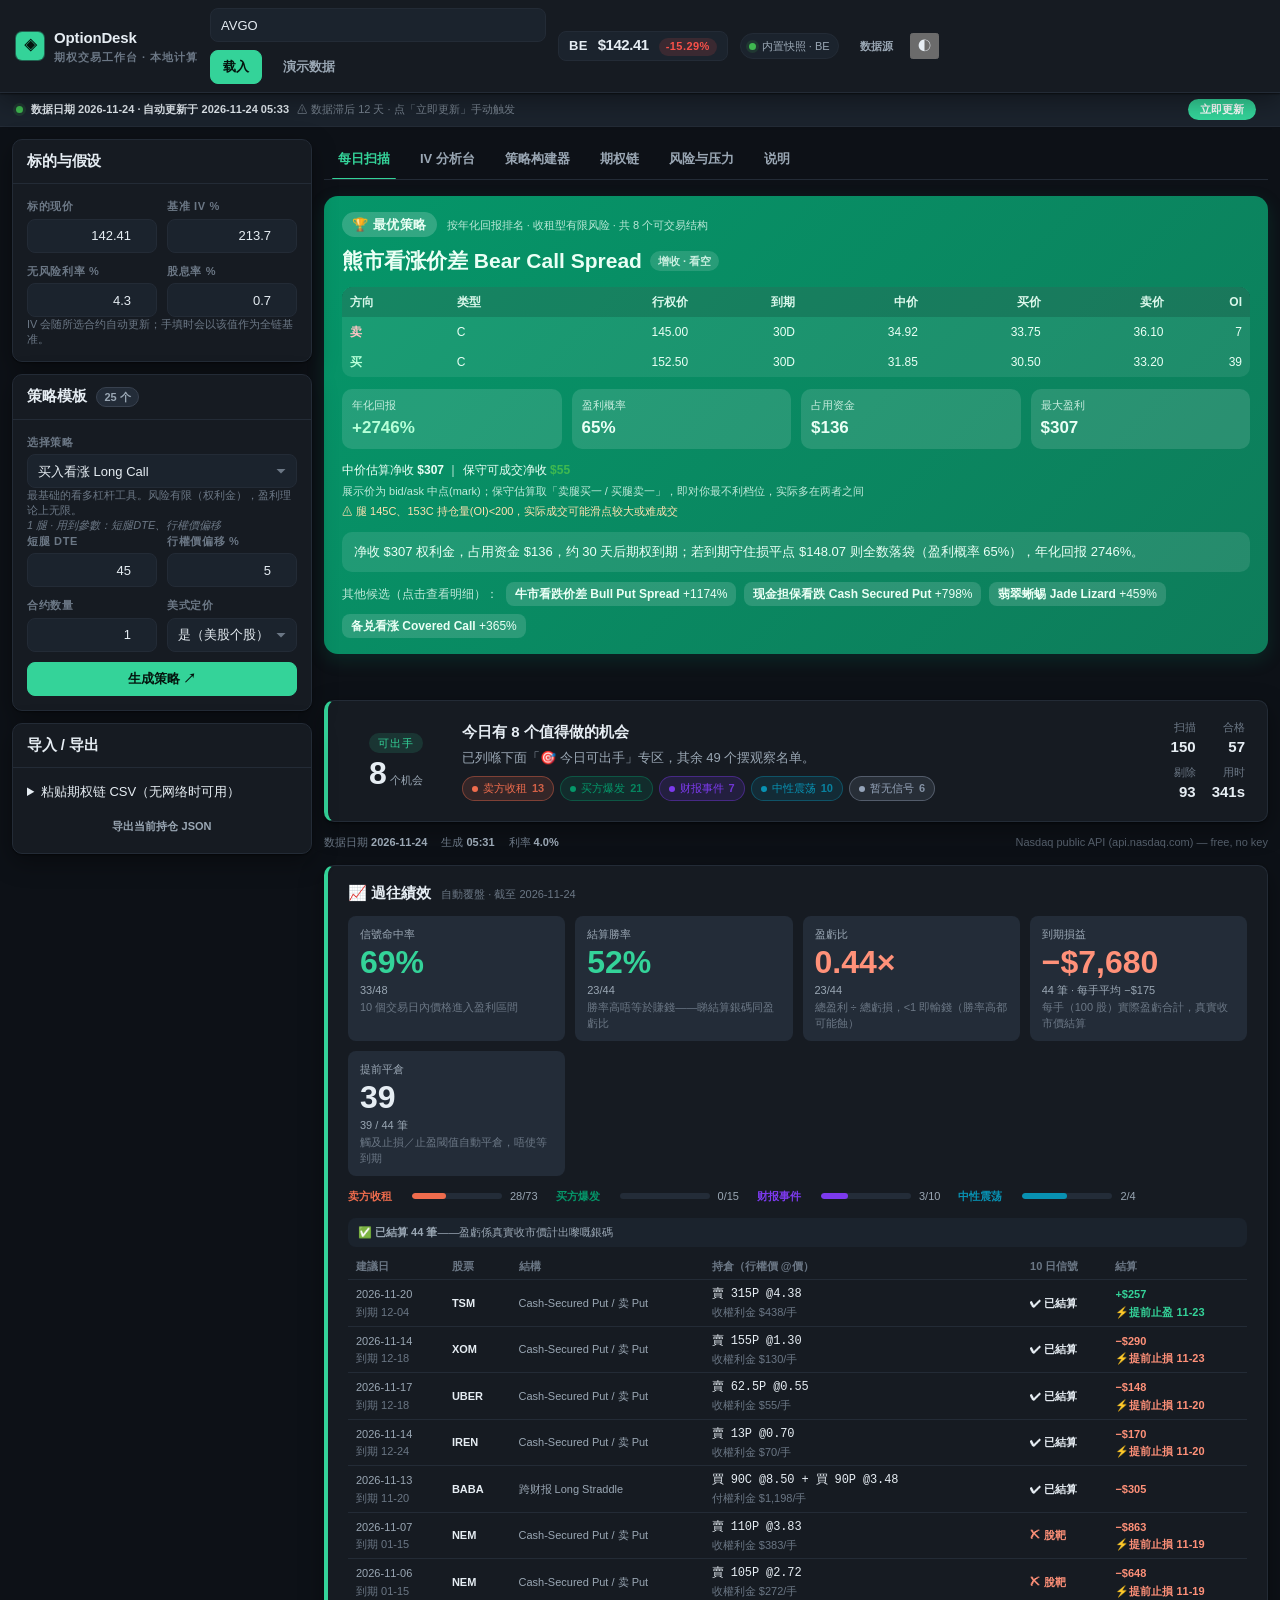
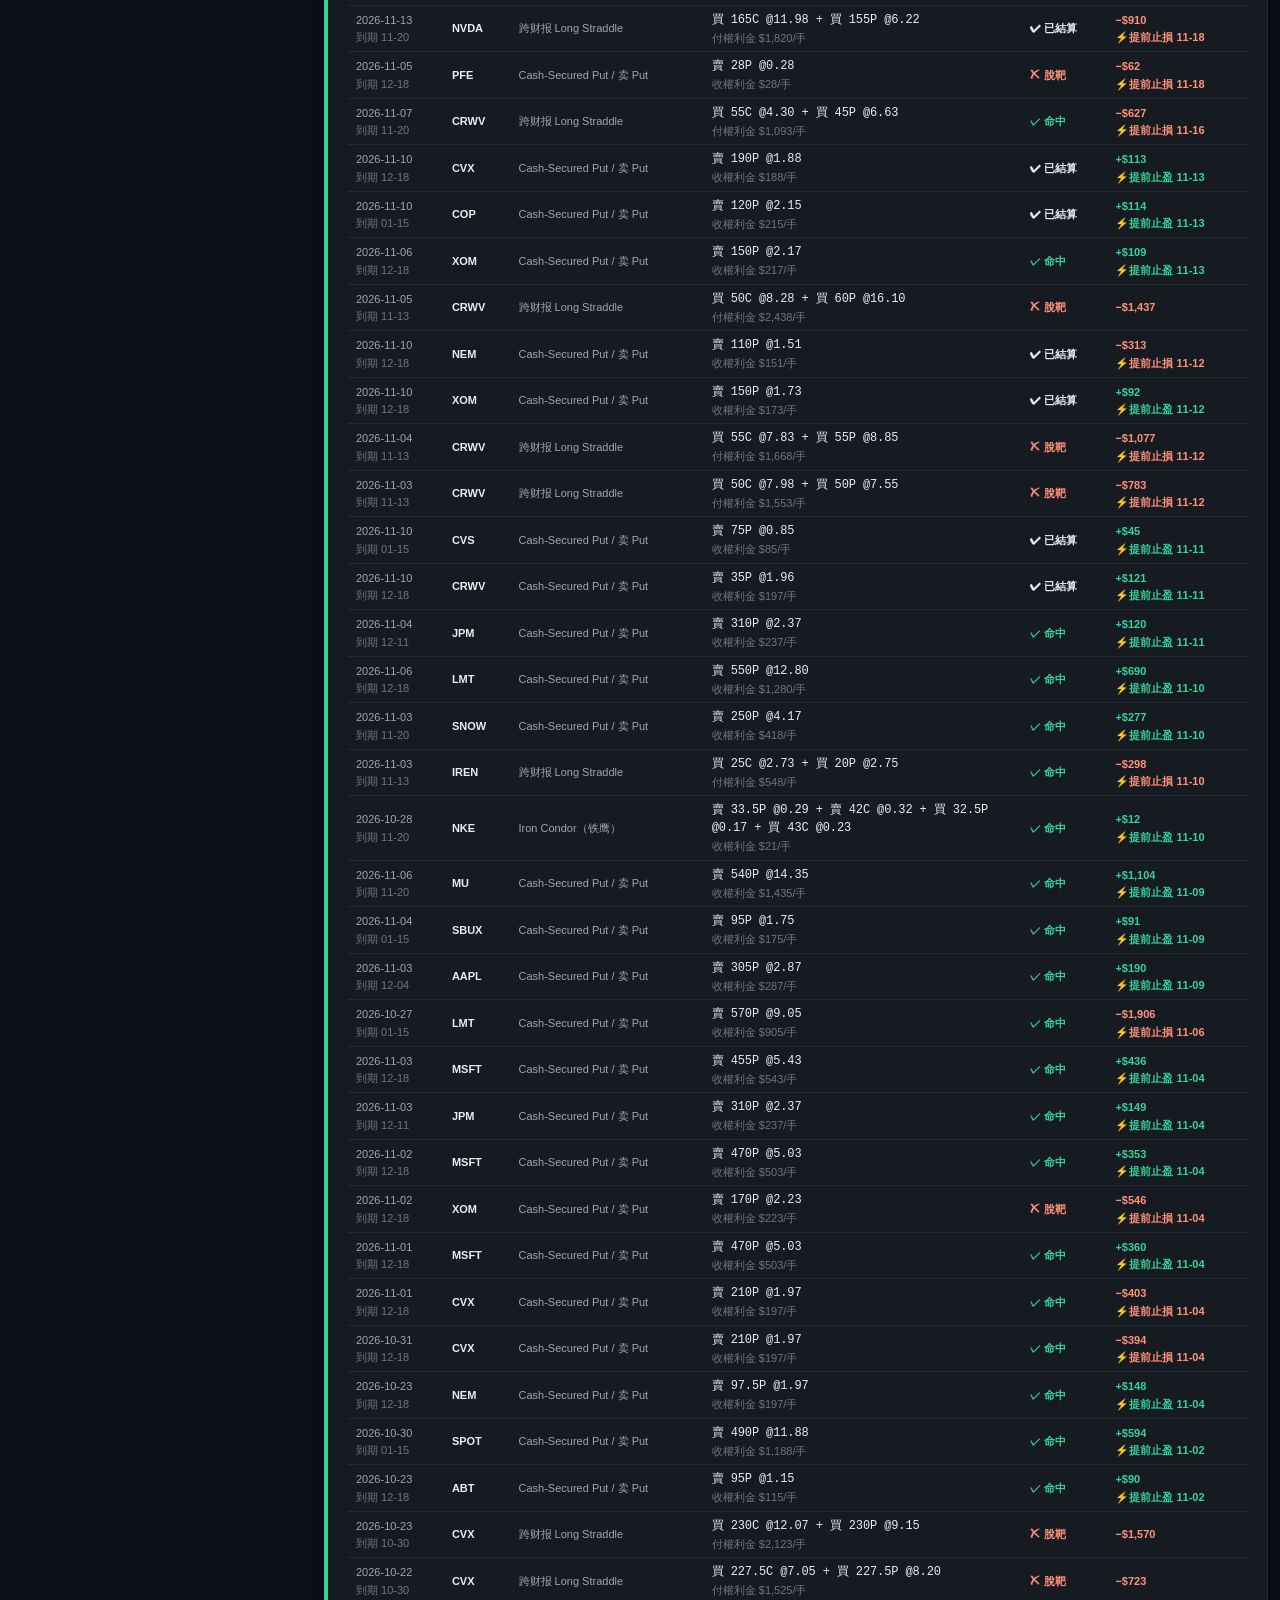
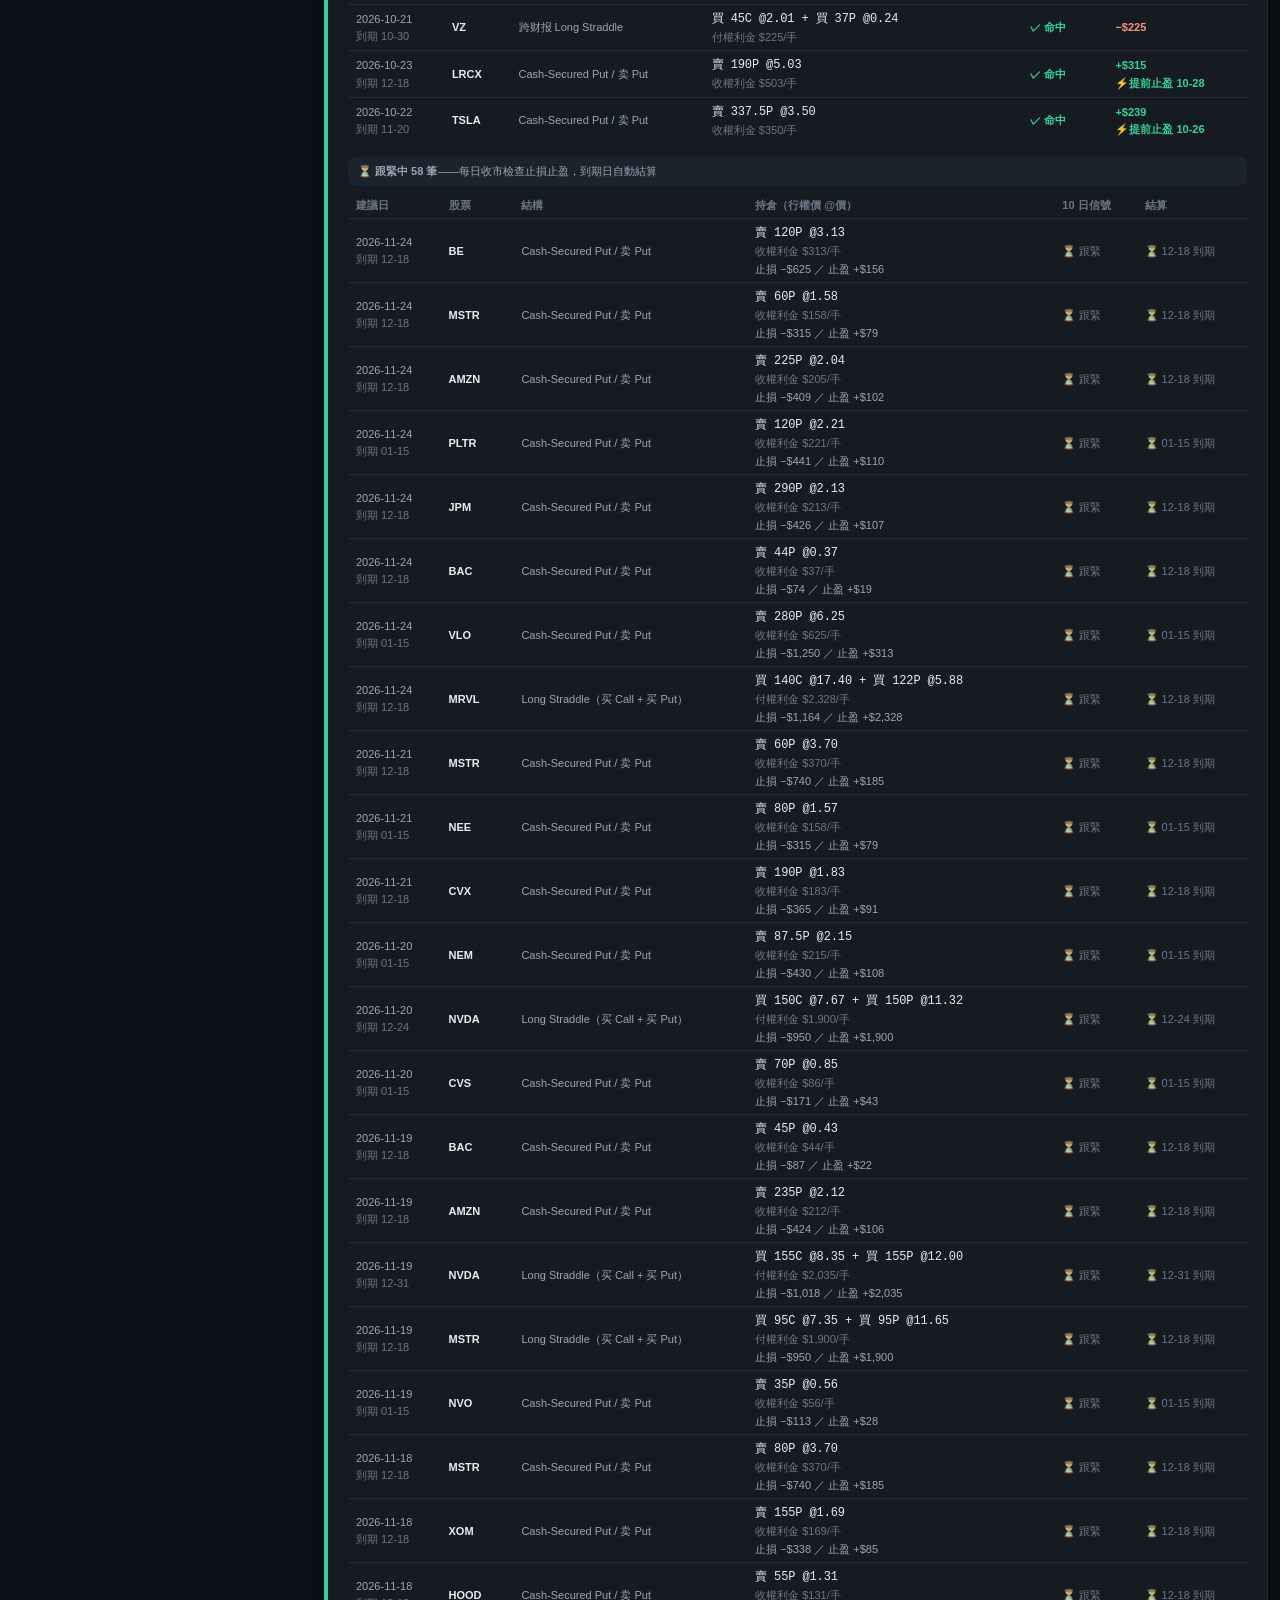
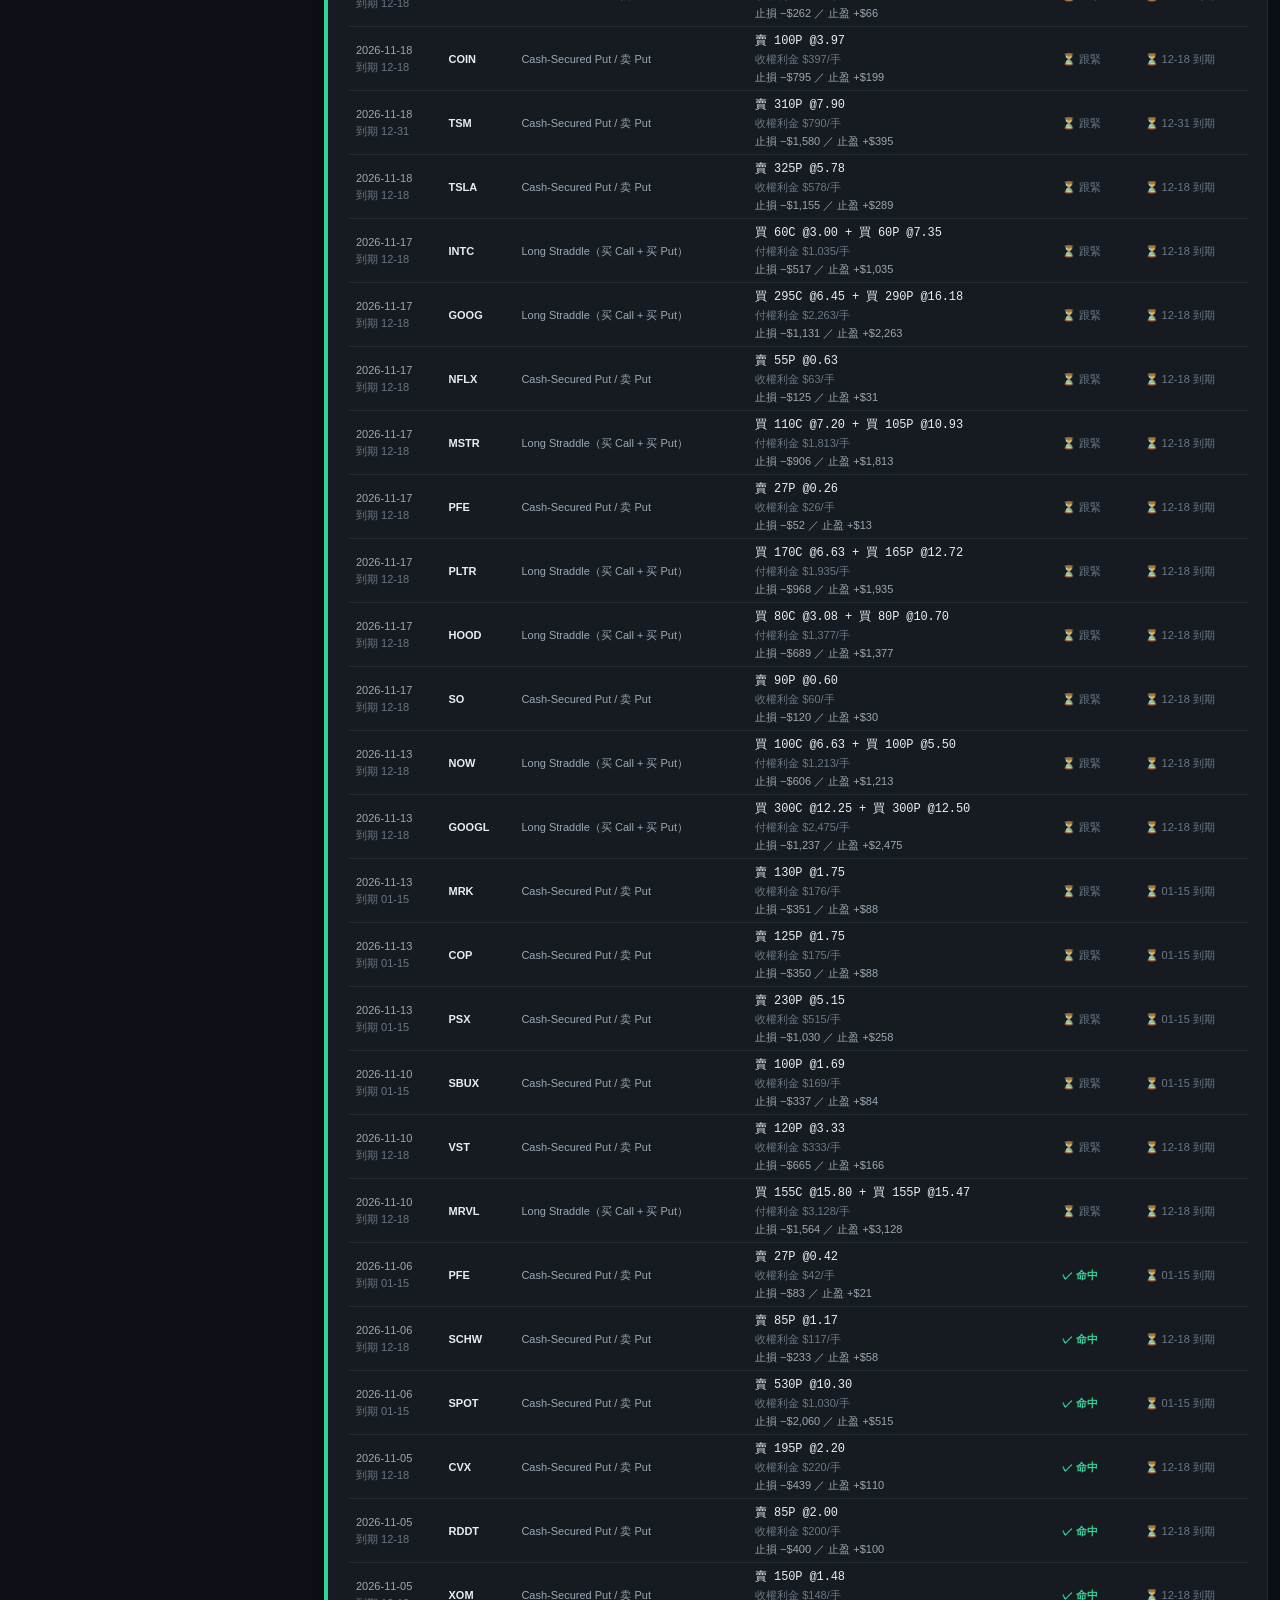
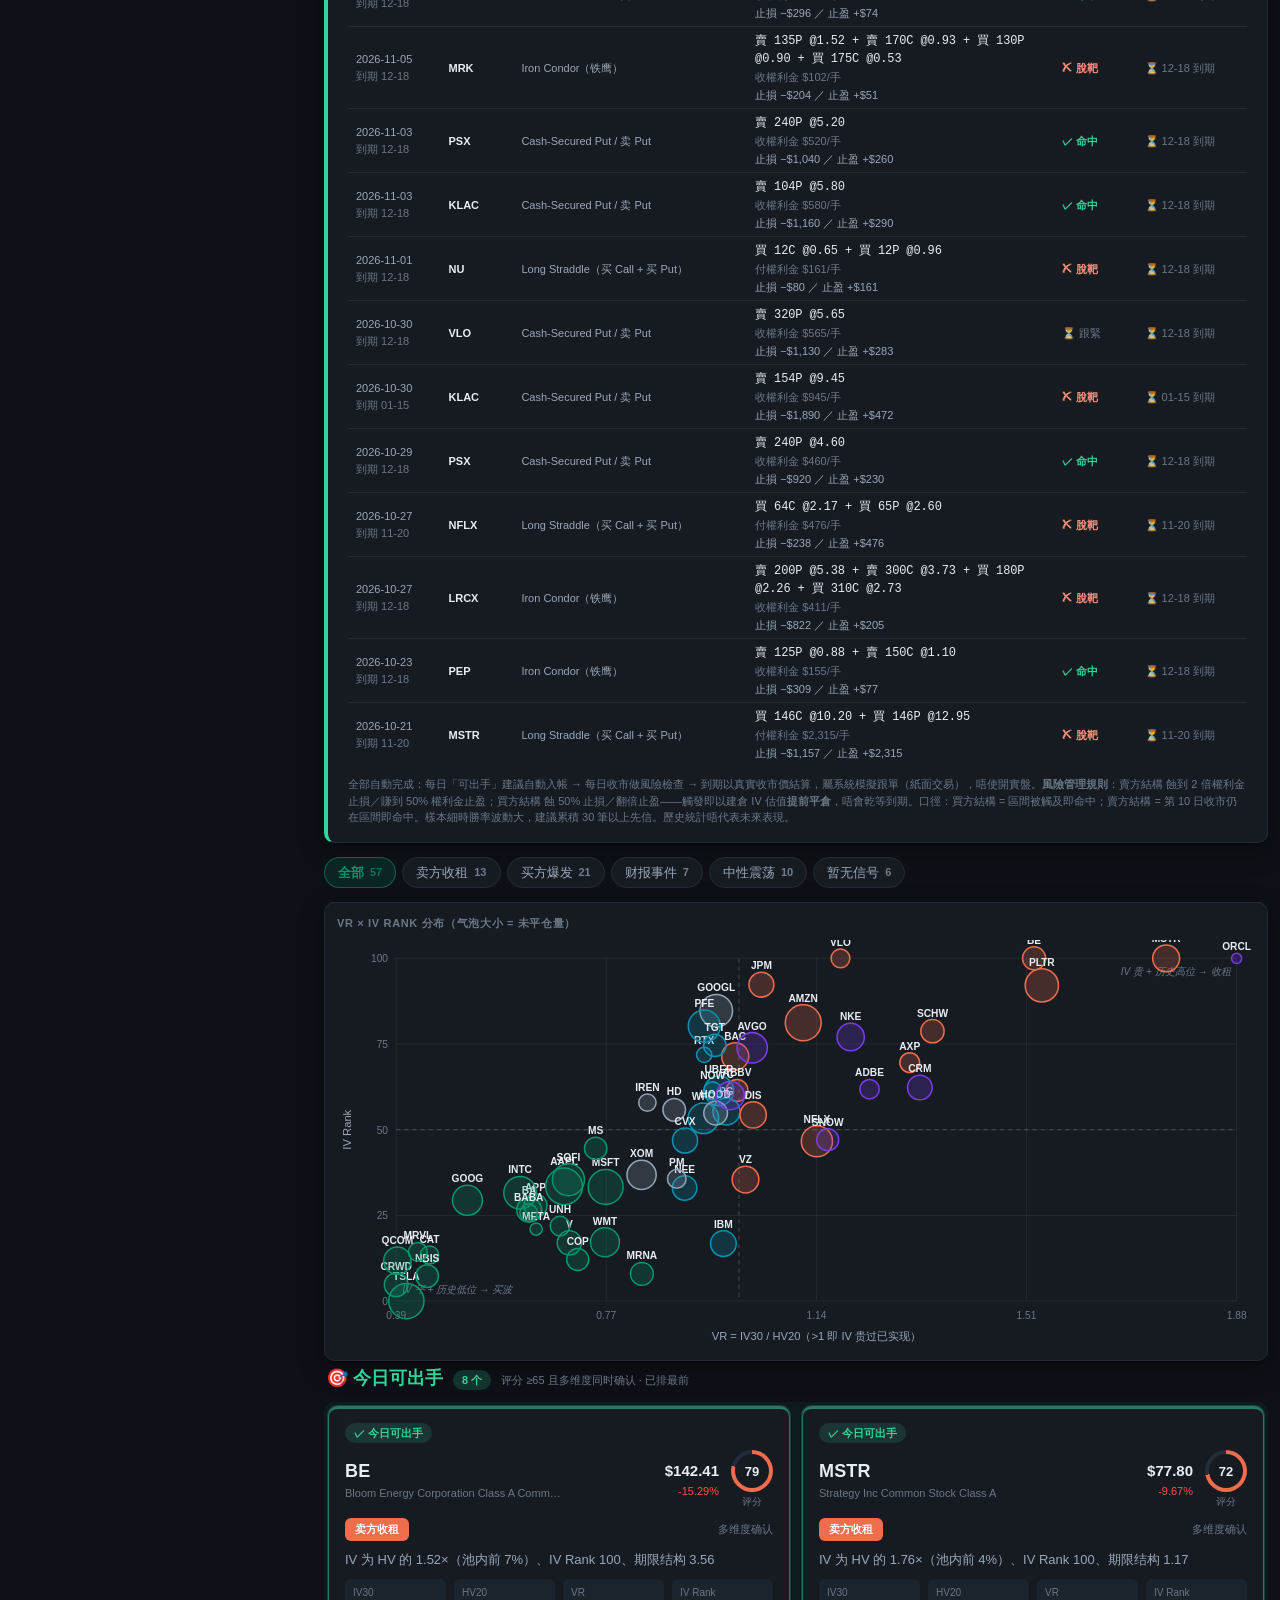
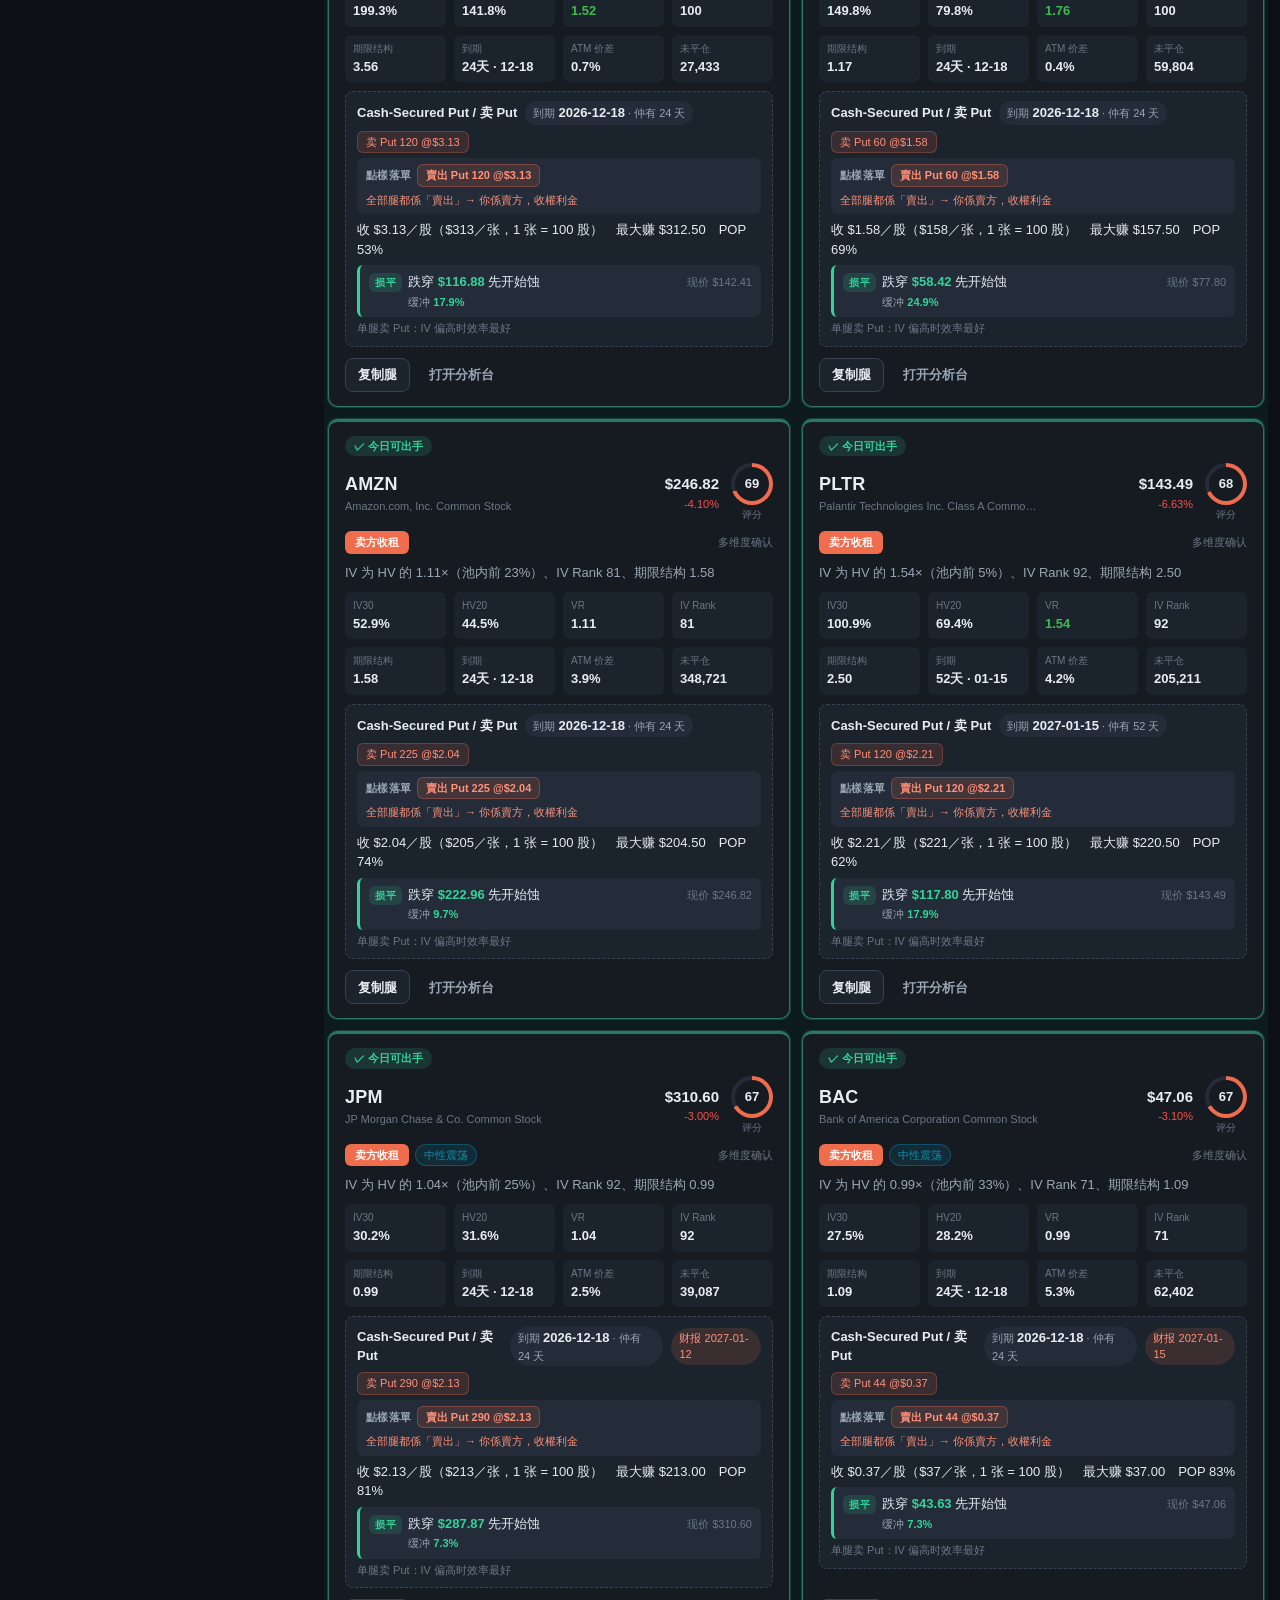
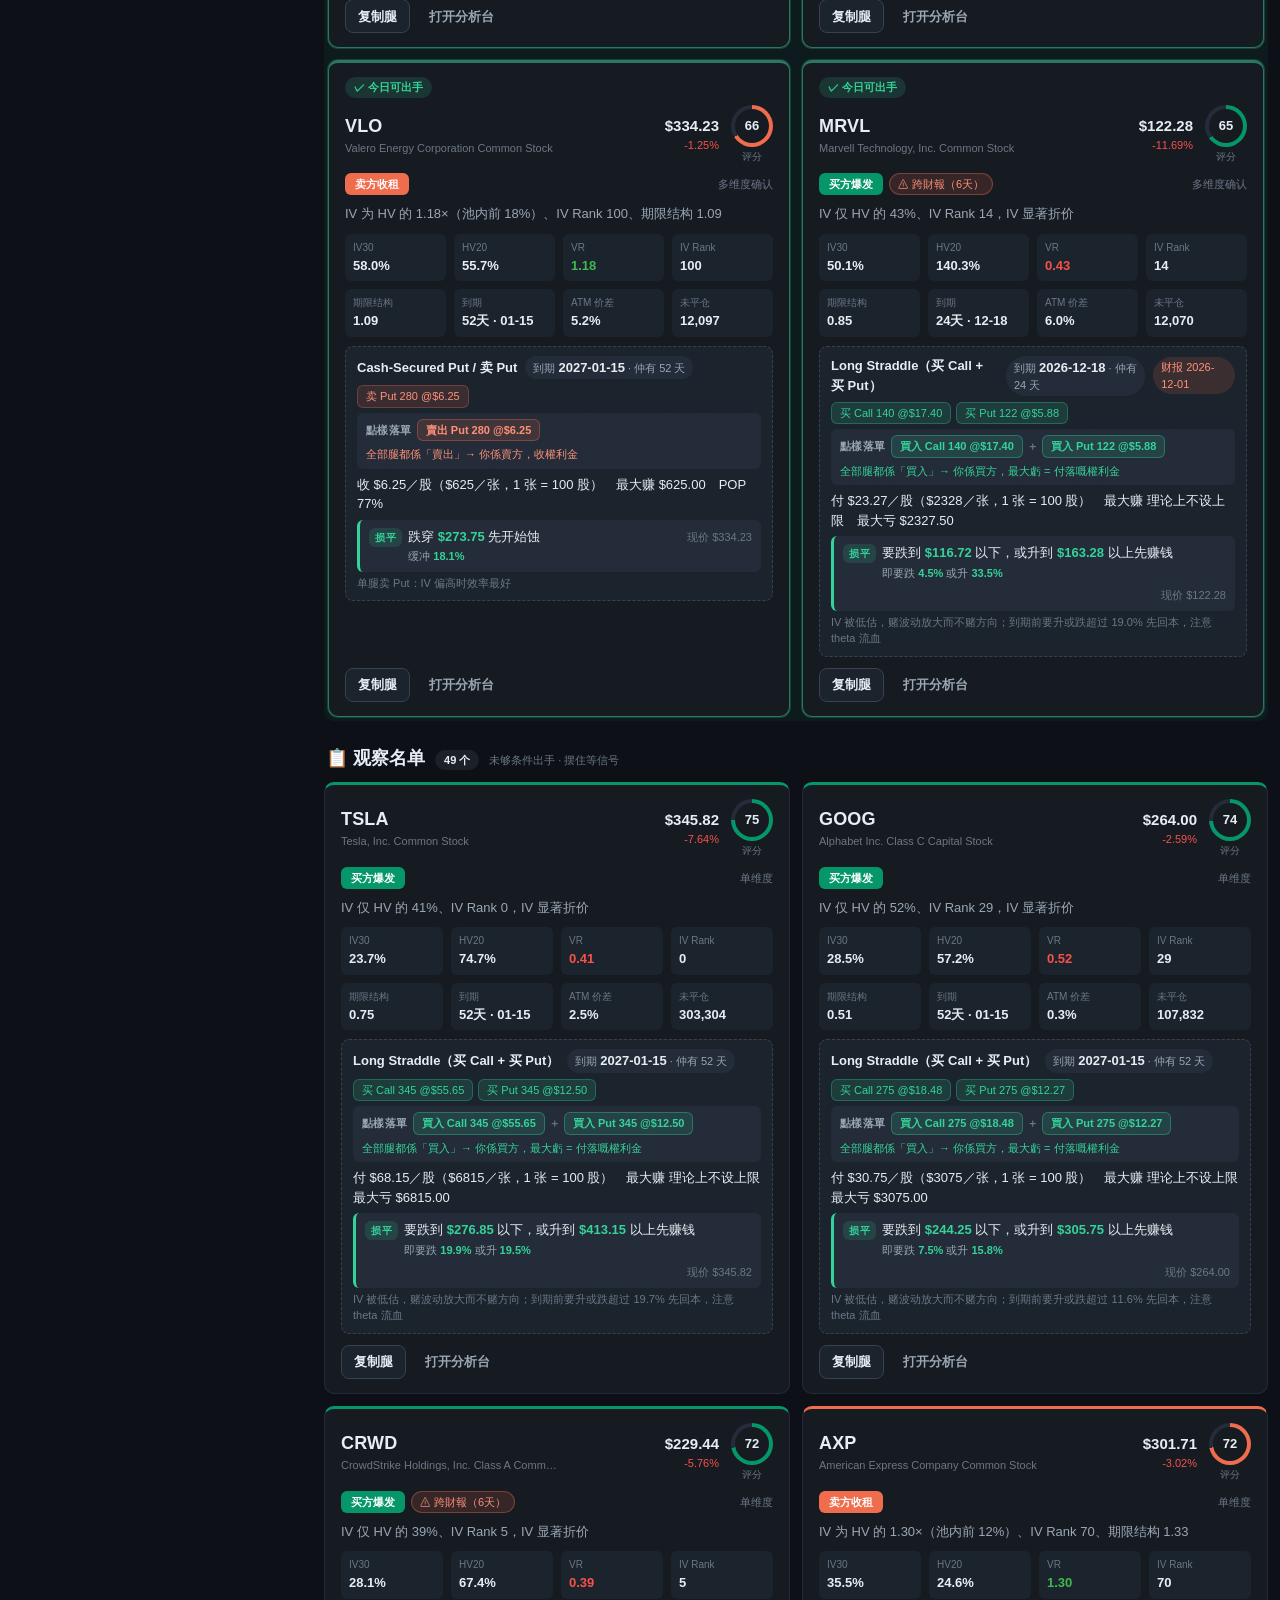
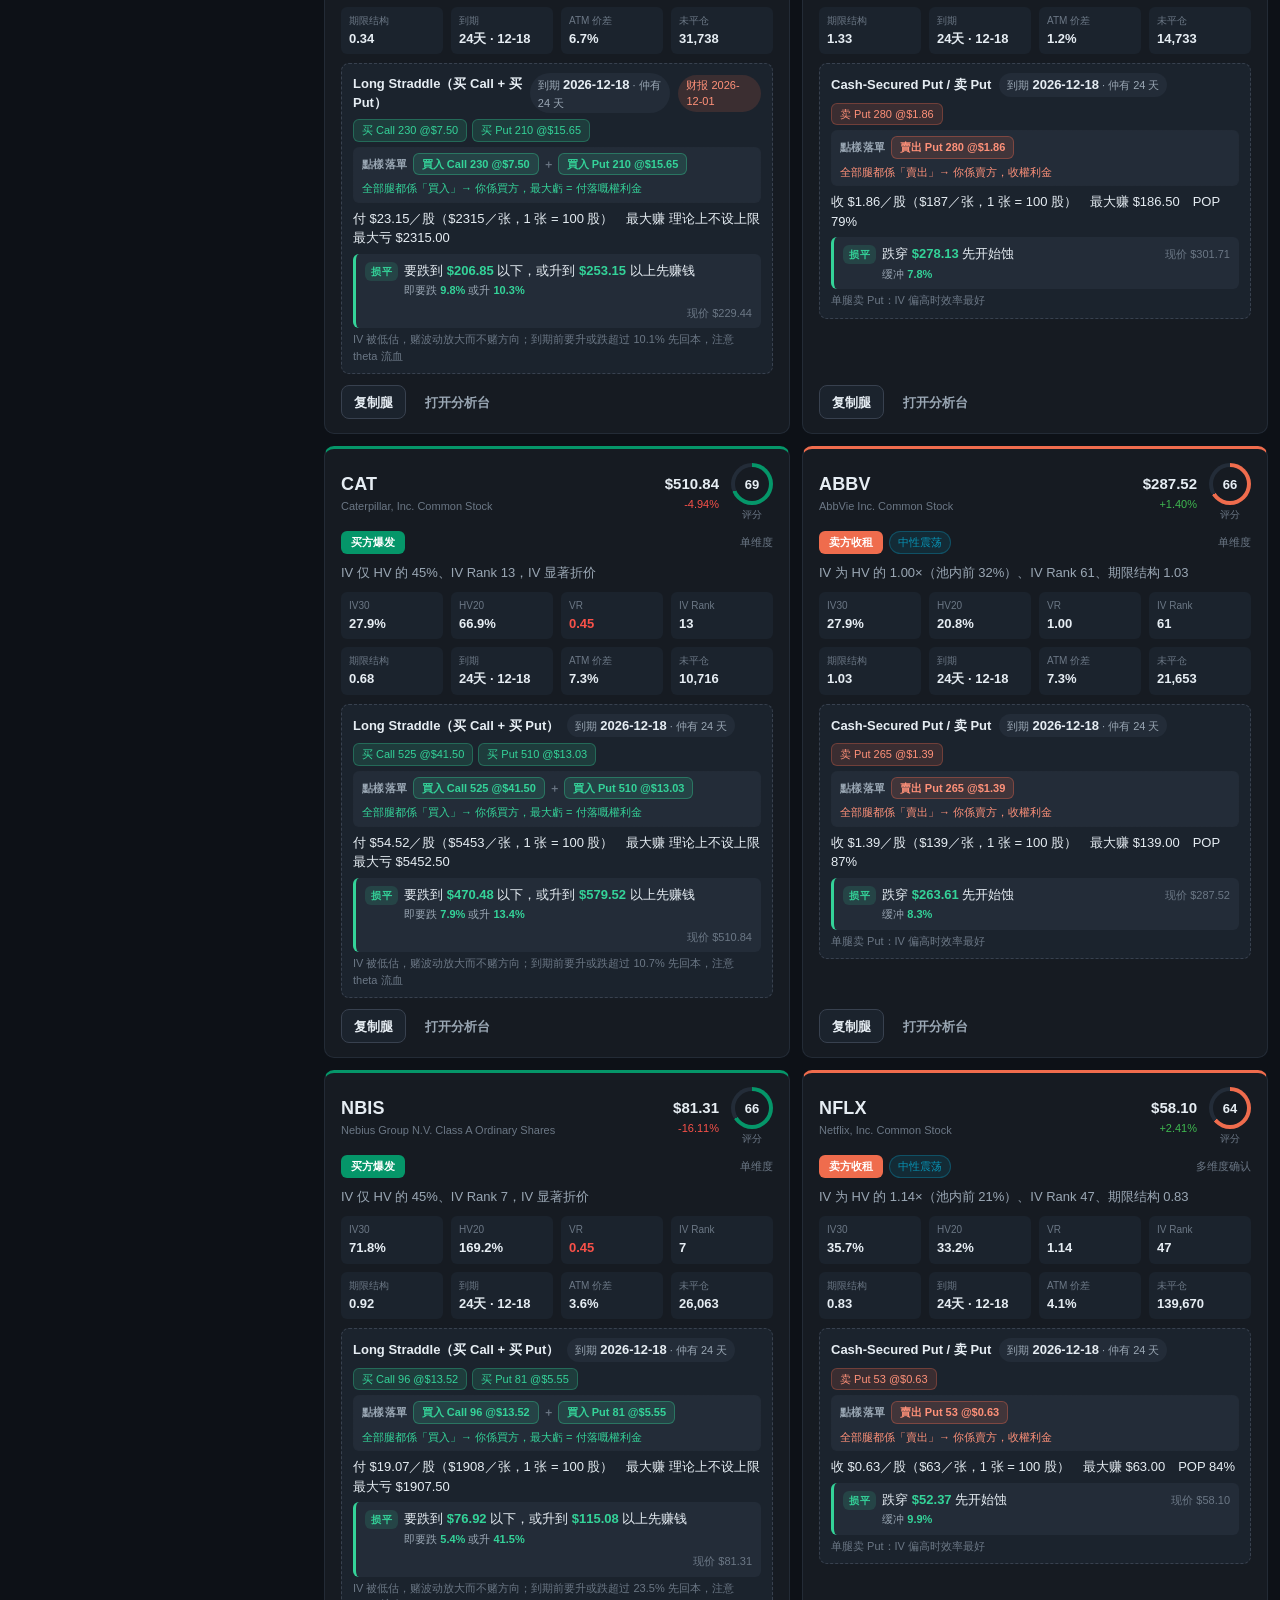
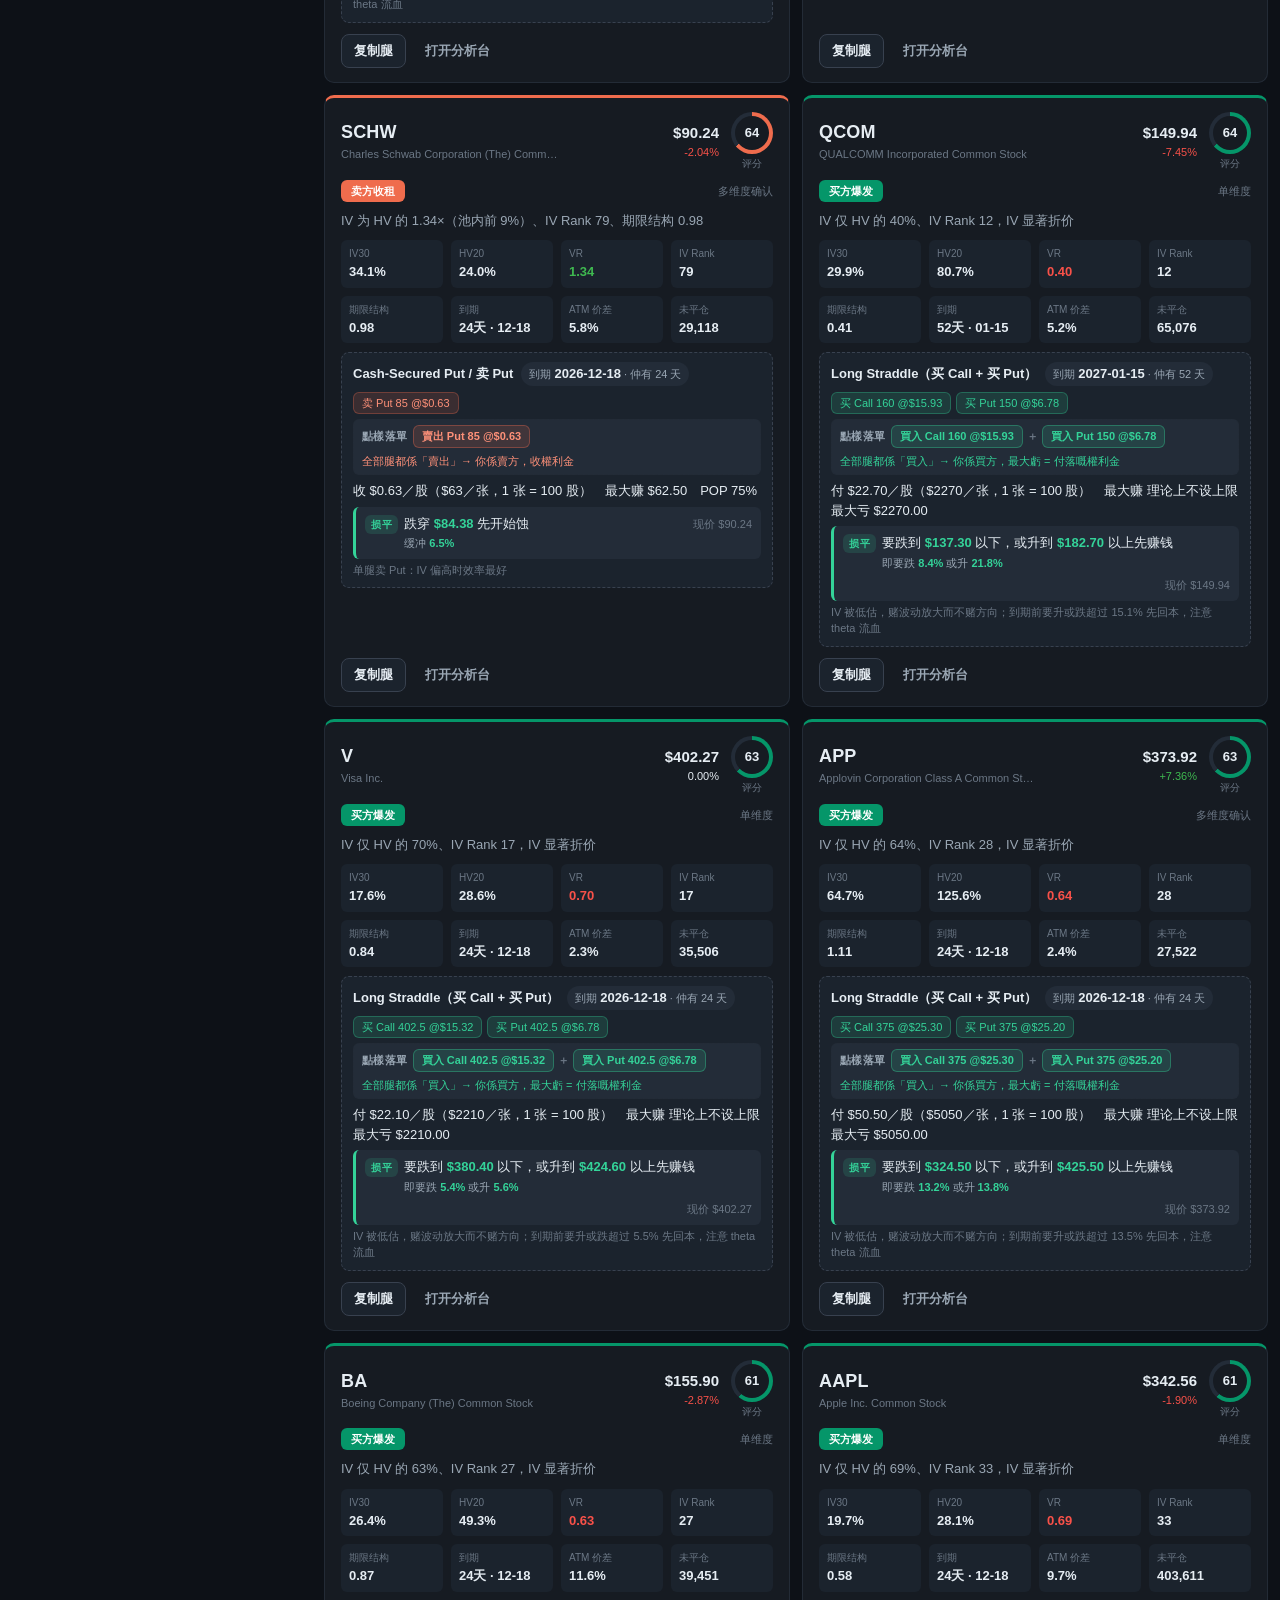
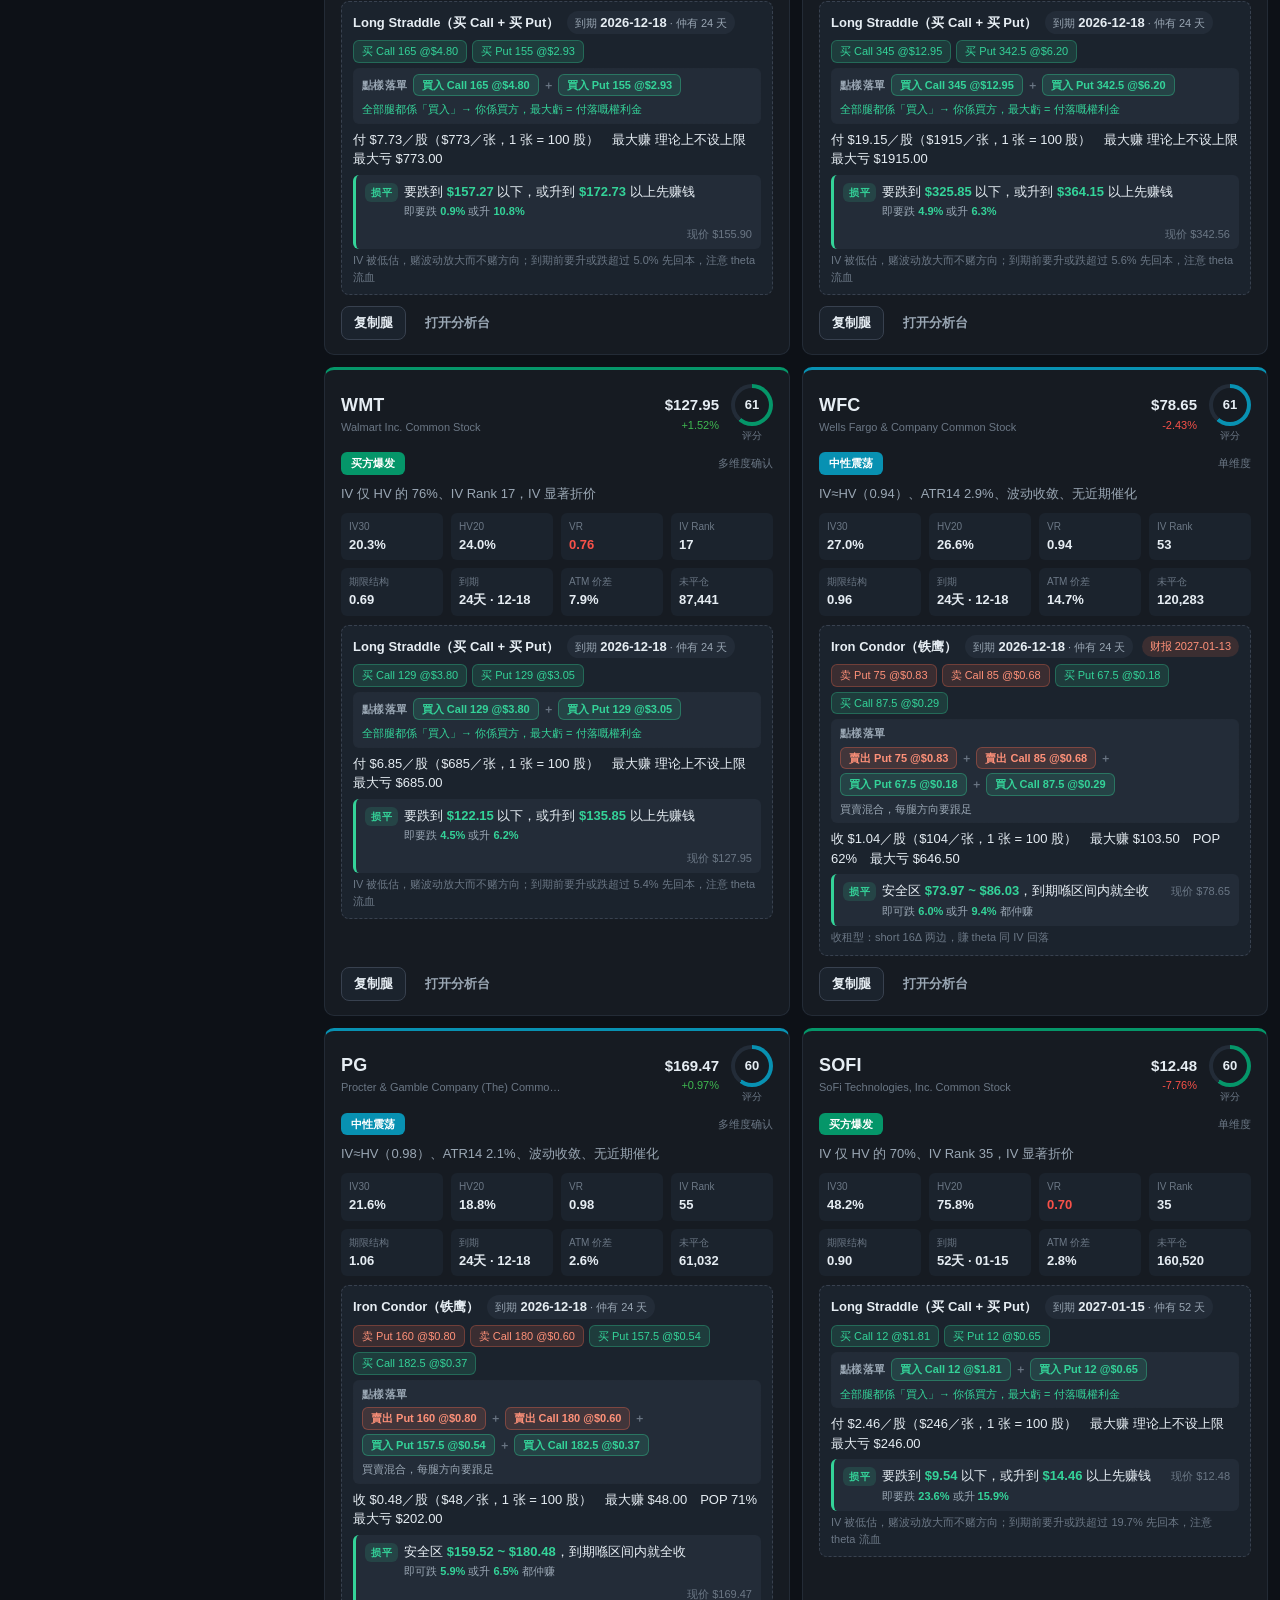
==== commit 1d34031b: "每日扫描 2026-11-24" ====
--- a/public/index.html
+++ b/public/index.html
@@ -6,7 +6,7 @@
 <meta name="description" content="专业期权交易工作台：IV 分析、多腿策略构建、Greeks 敞口、概率与压力测试。全部本地计算，免费数据源。">
 <meta name="theme-color" content="#0d1117">
 <title>OptionDesk · 期权交易工作台</title>
-<meta name="build" content="2026-11-21 02:48">
+<meta name="build" content="2026-11-24 05:33">
 <link rel="icon" type="image/svg+xml" href="data:image/svg+xml,%3Csvg xmlns='http://www.w3.org/2000/svg' viewBox='0 0 32 32'%3E%3Crect width='32' height='32' rx='8' fill='%230d1117'/%3E%3Cpath d='M6 22 L12 14 L18 18 L26 8' fill='none' stroke='%2334d399' stroke-width='3' stroke-linecap='round' stroke-linejoin='round'/%3E%3Ccircle cx='26' cy='8' r='2.6' fill='%2334d399'/%3E%3C/svg%3E">
 <style>
 /* ==========================================================================
@@ -1698,14 +1698,14 @@
 </div>
 
 <script>
-window.__DESK_PERF__ = {"generated":"2026-11-21","summary":{"generated":"2026-11-21","tracked":94,"touchHit":33,"touchTotal":48,"settled":41,"settleWin":22,"earlyClosed":36,"pnlSum":-12.2686,"byTag":{"SELL_PREMIUM":{"tracked":66,"touchHit":28,"settled":30,"settleWin":21,"earlyClosed":30},"BUY_VOL":{"tracked":14,"touchHit":0,"settled":0,"settleWin":0,"earlyClosed":0},"EARNINGS":{"tracked":10,"touchHit":3,"settled":10,"settleWin":0,"earlyClosed":5},"RANGE":{"tracked":4,"touchHit":2,"settled":1,"settleWin":1,"earlyClosed":1}}},"records":[{"sym":"MSTR","date":"2026-11-21","tag":"SELL_PREMIUM","score":73.6,"struct":"Cash-Secured Put / 卖 Put","dir":"sell","be":{"lower":56.3,"upper":null},"scanPrice":86.13,"expiry":"2026-12-18","net":3.7,"legs":[{"act":"sell","kind":"put","K":60.0,"mid":3.7}],"ivs":[1.6445],"chk10":null,"exp":null,"status":"pending"},{"sym":"NEE","date":"2026-11-21","tag":"SELL_PREMIUM","score":68.6,"struct":"Cash-Secured Put / 卖 Put","dir":"sell","be":{"lower":78.425,"upper":null},"scanPrice":83.78,"expiry":"2027-01-15","net":1.575,"legs":[{"act":"sell","kind":"put","K":80.0,"mid":1.575}],"ivs":[0.2601],"chk10":null,"exp":null,"status":"pending"},{"sym":"CVX","date":"2026-11-21","tag":"SELL_PREMIUM","score":67.8,"struct":"Cash-Secured Put / 卖 Put","dir":"sell","be":{"lower":188.175,"upper":null},"scanPrice":206.6,"expiry":"2026-12-18","net":1.8250000000000002,"legs":[{"act":"sell","kind":"put","K":190.0,"mid":1.8250000000000002}],"ivs":[0.3486],"chk10":null,"exp":null,"status":"pending"},{"sym":"NEM","date":"2026-11-20","tag":"SELL_PREMIUM","score":68.8,"struct":"Cash-Secured Put / 卖 Put","dir":"sell","be":{"lower":85.35,"upper":null},"scanPrice":104.51,"expiry":"2027-01-15","net":2.15,"legs":[{"act":"sell","kind":"put","K":87.5,"mid":2.15}],"ivs":[0.5423],"chk10":null,"exp":null,"status":"pending"},{"sym":"NVDA","date":"2026-11-20","tag":"BUY_VOL","score":68.3,"struct":"Long Straddle（买 Call + 买 Put）","dir":"buy","be":{"lower":131.0,"upper":169.0},"scanPrice":150.96,"expiry":"2026-12-24","net":19.0,"legs":[{"act":"buy","kind":"call","K":150.0,"mid":7.675},{"act":"buy","kind":"put","K":150.0,"mid":11.325}],"ivs":[0.3757,0.6622],"chk10":null,"exp":null,"status":"pending"},{"sym":"TSM","date":"2026-11-20","tag":"SELL_PREMIUM","score":65.7,"struct":"Cash-Secured Put / 卖 Put","dir":"sell","be":{"lower":310.625,"upper":null},"scanPrice":352.007,"expiry":"2026-12-04","net":4.375,"legs":[{"act":"sell","kind":"put","K":315.0,"mid":4.375}],"ivs":[0.6507],"chk10":null,"exp":null,"status":"pending"},{"sym":"CVS","date":"2026-11-20","tag":"SELL_PREMIUM","score":65.4,"struct":"Cash-Secured Put / 卖 Put","dir":"sell","be":{"lower":69.145,"upper":null},"scanPrice":80.05,"expiry":"2027-01-15","net":0.855,"legs":[{"act":"sell","kind":"put","K":70.0,"mid":0.855}],"ivs":[0.3567],"chk10":null,"exp":null,"status":"pending"},{"sym":"BAC","date":"2026-11-19","tag":"SELL_PREMIUM","score":80.5,"struct":"Cash-Secured Put / 卖 Put","dir":"sell","be":{"lower":44.565,"upper":null},"scanPrice":49.45,"expiry":"2026-12-18","net":0.435,"legs":[{"act":"sell","kind":"put","K":45.0,"mid":0.435}],"ivs":[0.3625],"chk10":null,"exp":null,"status":"pending"},{"sym":"AMZN","date":"2026-11-19","tag":"SELL_PREMIUM","score":70.8,"struct":"Cash-Secured Put / 卖 Put","dir":"sell","be":{"lower":232.88,"upper":null},"scanPrice":257.89,"expiry":"2026-12-18","net":2.12,"legs":[{"act":"sell","kind":"put","K":235.0,"mid":2.12}],"ivs":[0.3506],"chk10":null,"exp":null,"status":"pending"},{"sym":"NVDA","date":"2026-11-19","tag":"BUY_VOL","score":67.0,"struct":"Long Straddle（买 Call + 买 Put）","dir":"buy","be":{"lower":134.65,"upper":175.35},"scanPrice":155.46,"expiry":"2026-12-31","net":20.35,"legs":[{"act":"buy","kind":"call","K":155.0,"mid":8.35},{"act":"buy","kind":"put","K":155.0,"mid":12.0}],"ivs":[0.3687,0.6025],"chk10":null,"exp":null,"status":"pending"},{"sym":"MSTR","date":"2026-11-19","tag":"BUY_VOL","score":66.6,"struct":"Long Straddle（买 Call + 买 Put）","dir":"buy","be":{"lower":76.0,"upper":114.0},"scanPrice":96.5,"expiry":"2026-12-18","net":19.0,"legs":[{"act":"buy","kind":"call","K":95.0,"mid":7.35},{"act":"buy","kind":"put","K":95.0,"mid":11.649999999999999}],"ivs":[0.5958,1.1721],"chk10":null,"exp":null,"status":"pending"},{"sym":"NVO","date":"2026-11-19","tag":"SELL_PREMIUM","score":65.8,"struct":"Cash-Secured Put / 卖 Put","dir":"sell","be":{"lower":34.435,"upper":null},"scanPrice":39.45,"expiry":"2027-01-15","net":0.565,"legs":[{"act":"sell","kind":"put","K":35.0,"mid":0.565}],"ivs":[0.3664],"chk10":null,"exp":null,"status":"pending"},{"sym":"MSTR","date":"2026-11-18","tag":"SELL_PREMIUM","score":76.1,"struct":"Cash-Secured Put / 卖 Put","dir":"sell","be":{"lower":76.3,"upper":null},"scanPrice":103.03,"expiry":"2026-12-18","net":3.7,"legs":[{"act":"sell","kind":"put","K":80.0,"mid":3.7}],"ivs":[1.1496],"chk10":null,"exp":null,"status":"pending"},{"sym":"XOM","date":"2026-11-18","tag":"SELL_PREMIUM","score":72.3,"struct":"Cash-Secured Put / 卖 Put","dir":"sell","be":{"lower":153.31,"upper":null},"scanPrice":166.98,"expiry":"2026-12-18","net":1.69,"legs":[{"act":"sell","kind":"put","K":155.0,"mid":1.69}],"ivs":[0.3255],"chk10":null,"exp":null,"status":"pending"},{"sym":"HOOD","date":"2026-11-18","tag":"SELL_PREMIUM","score":69.3,"struct":"Cash-Secured Put / 卖 Put","dir":"sell","be":{"lower":53.69,"upper":null},"scanPrice":72.06,"expiry":"2026-12-18","net":1.31,"legs":[{"act":"sell","kind":"put","K":55.0,"mid":1.31}],"ivs":[0.9278],"chk10":null,"exp":null,"status":"pending"},{"sym":"COIN","date":"2026-11-18","tag":"SELL_PREMIUM","score":68.4,"struct":"Cash-Secured Put / 卖 Put","dir":"sell","be":{"lower":96.025,"upper":null},"scanPrice":119.84,"expiry":"2026-12-18","net":3.9749999999999996,"legs":[{"act":"sell","kind":"put","K":100.0,"mid":3.9749999999999996}],"ivs":[0.907],"chk10":null,"exp":null,"status":"pending"},{"sym":"TSM","date":"2026-11-18","tag":"SELL_PREMIUM","score":66.9,"struct":"Cash-Secured Put / 卖 Put","dir":"sell","be":{"lower":302.1,"upper":null},"scanPrice":373.455,"expiry":"2026-12-31","net":7.9,"legs":[{"act":"sell","kind":"put","K":310.0,"mid":7.9}],"ivs":[0.641],"chk10":null,"exp":null,"status":"pending"},{"sym":"TSLA","date":"2026-11-18","tag":"SELL_PREMIUM","score":65.7,"struct":"Cash-Secured Put / 卖 Put","dir":"sell","be":{"lower":319.225,"upper":null},"scanPrice":379.74,"expiry":"2026-12-18","net":5.775,"legs":[{"act":"sell","kind":"put","K":325.0,"mid":5.775}],"ivs":[0.6003],"chk10":null,"exp":null,"status":"pending"},{"sym":"INTC","date":"2026-11-17","tag":"BUY_VOL","score":72.9,"struct":"Long Straddle（买 Call + 买 Put）","dir":"buy","be":{"lower":49.65,"upper":70.35},"scanPrice":59.66,"expiry":"2026-12-18","net":10.35,"legs":[{"act":"buy","kind":"call","K":60.0,"mid":3.0},{"act":"buy","kind":"put","K":60.0,"mid":7.35}],"ivs":[0.4411,1.0539],"chk10":null,"exp":null,"status":"pending"},{"sym":"GOOG","date":"2026-11-17","tag":"BUY_VOL","score":72.7,"struct":"Long Straddle（买 Call + 买 Put）","dir":"buy","be":{"lower":272.375,"upper":317.625},"scanPrice":292.52,"expiry":"2026-12-18","net":22.625,"legs":[{"act":"buy","kind":"call","K":295.0,"mid":6.449999999999999},{"act":"buy","kind":"put","K":290.0,"mid":16.175}],"ivs":[0.2092,0.5303],"chk10":null,"exp":null,"status":"pending"},{"sym":"NFLX","date":"2026-11-17","tag":"SELL_PREMIUM","score":70.3,"struct":"Cash-Secured Put / 卖 Put","dir":"sell","be":{"lower":54.375,"upper":null},"scanPrice":62.15,"expiry":"2026-12-18","net":0.625,"legs":[{"act":"sell","kind":"put","K":55.0,"mid":0.625}],"ivs":[0.4352],"chk10":null,"exp":null,"status":"pending"},{"sym":"MSTR","date":"2026-11-17","tag":"BUY_VOL","score":69.0,"struct":"Long Straddle（买 Call + 买 Put）","dir":"buy","be":{"lower":91.875,"upper":128.125},"scanPrice":111.62,"expiry":"2026-12-18","net":18.125,"legs":[{"act":"buy","kind":"call","K":110.0,"mid":7.199999999999999},{"act":"buy","kind":"put","K":105.0,"mid":10.925}],"ivs":[0.4776,1.1313],"chk10":null,"exp":null,"status":"pending"},{"sym":"PFE","date":"2026-11-17","tag":"SELL_PREMIUM","score":67.7,"struct":"Cash-Secured Put / 卖 Put","dir":"sell","be":{"lower":26.74,"upper":null},"scanPrice":28.895,"expiry":"2026-12-18","net":0.26,"legs":[{"act":"sell","kind":"put","K":27.0,"mid":0.26}],"ivs":[0.2896],"chk10":null,"exp":null,"status":"pending"},{"sym":"PLTR","date":"2026-11-17","tag":"BUY_VOL","score":66.2,"struct":"Long Straddle（买 Call + 买 Put）","dir":"buy","be":{"lower":150.65,"upper":189.35},"scanPrice":167.99,"expiry":"2026-12-18","net":19.35,"legs":[{"act":"buy","kind":"call","K":170.0,"mid":6.625},{"act":"buy","kind":"put","K":165.0,"mid":12.725}],"ivs":[0.3724,0.7493],"chk10":null,"exp":null,"status":"pending"},{"sym":"HOOD","date":"2026-11-17","tag":"BUY_VOL","score":65.9,"struct":"Long Straddle（买 Call + 买 Put）","dir":"buy","be":{"lower":66.225,"upper":93.775},"scanPrice":77.86,"expiry":"2026-12-18","net":13.774999999999999,"legs":[{"act":"buy","kind":"call","K":80.0,"mid":3.075},{"act":"buy","kind":"put","K":80.0,"mid":10.7}],"ivs":[0.4294,1.0686],"chk10":null,"exp":null,"status":"pending"},{"sym":"SO","date":"2026-11-17","tag":"SELL_PREMIUM","score":65.0,"struct":"Cash-Secured Put / 卖 Put","dir":"sell","be":{"lower":89.4,"upper":null},"scanPrice":93.6,"expiry":"2026-12-18","net":0.6000000000000001,"legs":[{"act":"sell","kind":"put","K":90.0,"mid":0.6000000000000001}],"ivs":[0.1852],"chk10":null,"exp":null,"status":"pending"},{"sym":"UBER","date":"2026-11-17","tag":"SELL_PREMIUM","score":71.1,"struct":"Cash-Secured Put / 卖 Put","dir":"sell","be":{"lower":61.945,"upper":null},"scanPrice":69.67,"expiry":"2026-12-18","net":0.5549999999999999,"legs":[{"act":"sell","kind":"put","K":62.5,"mid":0.5549999999999999}],"ivs":[0.3719],"chk10":null,"exp":{"date":"2026-11-20","close":63.47,"pnlPerLot":-148.24,"pnlPct":-2.6709,"win":false,"early":"止損","note":"提前平倉：以建倉 IV 估值（未計 IV 變化）"},"status":"done"},{"sym":"XOM","date":"2026-11-14","tag":"SELL_PREMIUM","score":73.9,"struct":"Cash-Secured Put / 卖 Put","dir":"sell","be":{"lower":153.7,"upper":null},"scanPrice":170.82,"expiry":"2026-12-18","net":1.2999999999999998,"legs":[{"act":"sell","kind":"put","K":155.0,"mid":1.2999999999999998}],"ivs":[0.3258],"chk10":null,"exp":null,"status":"pending"},{"sym":"IREN","date":"2026-11-14","tag":"SELL_PREMIUM","score":65.6,"struct":"Cash-Secured Put / 卖 Put","dir":"sell","be":{"lower":12.3,"upper":null},"scanPrice":17.74,"expiry":"2026-12-24","net":0.7,"legs":[{"act":"sell","kind":"put","K":13.0,"mid":0.7}],"ivs":[1.1844],"chk10":null,"exp":null,"status":"pending"},{"sym":"NOW","date":"2026-11-13","tag":"BUY_VOL","score":76.8,"struct":"Long Straddle（买 Call + 买 Put）","dir":"buy","be":{"lower":87.875,"upper":112.125},"scanPrice":100.69,"expiry":"2026-12-18","net":12.125,"legs":[{"act":"buy","kind":"call","K":100.0,"mid":6.625},{"act":"buy","kind":"put","K":100.0,"mid":5.5}],"ivs":[0.4902,0.4883],"chk10":null,"exp":null,"status":"pending"},{"sym":"GOOGL","date":"2026-11-13","tag":"BUY_VOL","score":71.4,"struct":"Long Straddle（买 Call + 买 Put）","dir":"buy","be":{"lower":275.25,"upper":324.75},"scanPrice":298.7,"expiry":"2026-12-18","net":24.75,"legs":[{"act":"buy","kind":"call","K":300.0,"mid":12.25},{"act":"buy","kind":"put","K":300.0,"mid":12.5}],"ivs":[0.333,0.338],"chk10":null,"exp":null,"status":"pending"},{"sym":"MRK","date":"2026-11-13","tag":"SELL_PREMIUM","score":71.0,"struct":"Cash-Secured Put / 卖 Put","dir":"sell","be":{"lower":128.245,"upper":null},"scanPrice":146.99,"expiry":"2027-01-15","net":1.755,"legs":[{"act":"sell","kind":"put","K":130.0,"mid":1.755}],"ivs":[0.332],"chk10":null,"exp":null,"status":"pending"},{"sym":"BABA","date":"2026-11-13","tag":"EARNINGS","score":67.9,"struct":"跨财报 Long Straddle","dir":"buy","be":{"lower":78.025,"upper":101.975},"scanPrice":94.34,"expiry":"2026-11-20","net":11.975,"legs":[{"act":"buy","kind":"call","K":90.0,"mid":8.5},{"act":"buy","kind":"put","K":90.0,"mid":3.475}],"ivs":[1.1878,1.0615],"chk10":null,"exp":{"date":"2026-11-20","close":81.08,"pnlPerLot":-305.5,"pnlPct":-0.2551,"win":false},"status":"pending"},{"sym":"COP","date":"2026-11-13","tag":"SELL_PREMIUM","score":67.1,"struct":"Cash-Secured Put / 卖 Put","dir":"sell","be":{"lower":123.25,"upper":null},"scanPrice":140.11,"expiry":"2027-01-15","net":1.75,"legs":[{"act":"sell","kind":"put","K":125.0,"mid":1.75}],"ivs":[0.3226],"chk10":null,"exp":null,"status":"pending"},{"sym":"PSX","date":"2026-11-13","tag":"SELL_PREMIUM","score":66.0,"struct":"Cash-Secured Put / 卖 Put","dir":"sell","be":{"lower":224.85,"upper":null},"scanPrice":262.96,"expiry":"2027-01-15","net":5.15,"legs":[{"act":"sell","kind":"put","K":230.0,"mid":5.15}],"ivs":[0.4238],"chk10":null,"exp":null,"status":"pending"},{"sym":"NVDA","date":"2026-11-13","tag":"EARNINGS","score":66.7,"struct":"跨财报 Long Straddle","dir":"buy","be":{"lower":146.8,"upper":183.2},"scanPrice":166.19,"expiry":"2026-11-20","net":18.200000000000003,"legs":[{"act":"buy","kind":"call","K":165.0,"mid":11.975000000000001},{"act":"buy","kind":"put","K":155.0,"mid":6.225}],"ivs":[1.2371,1.2386],"chk10":null,"exp":{"date":"2026-11-18","close":150.96,"pnlPerLot":-910.21,"pnlPct":-0.5001,"win":false,"early":"止損","note":"提前平倉：以建倉 IV 估值（未計 IV 變化）"},"status":"done"},{"sym":"SBUX","date":"2026-11-10","tag":"SELL_PREMIUM","score":69.6,"struct":"Cash-Secured Put / 卖 Put","dir":"sell","be":{"lower":98.315,"upper":null},"scanPrice":109.44,"expiry":"2027-01-15","net":1.685,"legs":[{"act":"sell","kind":"put","K":100.0,"mid":1.685}],"ivs":[0.2998],"chk10":null,"exp":null,"status":"pending"},{"sym":"VST","date":"2026-11-10","tag":"SELL_PREMIUM","score":66.3,"struct":"Cash-Secured Put / 卖 Put","dir":"sell","be":{"lower":116.675,"upper":null},"scanPrice":133.91,"expiry":"2026-12-18","net":3.325,"legs":[{"act":"sell","kind":"put","K":120.0,"mid":3.325}],"ivs":[0.5352],"chk10":null,"exp":null,"status":"pending"},{"sym":"MRVL","date":"2026-11-10","tag":"BUY_VOL","score":66.2,"struct":"Long Straddle（买 Call + 买 Put）","dir":"buy","be":{"lower":123.725,"upper":186.275},"scanPrice":152.72,"expiry":"2026-12-18","net":31.275,"legs":[{"act":"buy","kind":"call","K":155.0,"mid":15.8},{"act":"buy","kind":"put","K":155.0,"mid":15.475}],"ivs":[0.8417,0.744],"chk10":null,"exp":null,"status":"pending"},{"sym":"CVX","date":"2026-11-10","tag":"SELL_PREMIUM","score":70.0,"struct":"Cash-Secured Put / 卖 Put","dir":"sell","be":{"lower":188.12,"upper":null},"scanPrice":210.79,"expiry":"2026-12-18","net":1.88,"legs":[{"act":"sell","kind":"put","K":190.0,"mid":1.88}],"ivs":[0.3408],"chk10":null,"exp":{"date":"2026-11-13","close":219.89,"pnlPerLot":113.14,"pnlPct":0.6018,"win":true,"early":"止盈","note":"提前平倉：以建倉 IV 估值（未計 IV 變化）"},"status":"done"},{"sym":"COP","date":"2026-11-10","tag":"SELL_PREMIUM","score":67.0,"struct":"Cash-Secured Put / 卖 Put","dir":"sell","be":{"lower":117.85,"upper":null},"scanPrice":134.65,"expiry":"2027-01-15","net":2.15,"legs":[{"act":"sell","kind":"put","K":120.0,"mid":2.15}],"ivs":[0.3494],"chk10":null,"exp":{"date":"2026-11-13","close":142.28,"pnlPerLot":114.35,"pnlPct":0.5319,"win":true,"early":"止盈","note":"提前平倉：以建倉 IV 估值（未計 IV 變化）"},"status":"done"},{"sym":"CVS","date":"2026-11-10","tag":"SELL_PREMIUM","score":69.5,"struct":"Cash-Secured Put / 卖 Put","dir":"sell","be":{"lower":74.15,"upper":null},"scanPrice":85.25,"expiry":"2027-01-15","net":0.8500000000000001,"legs":[{"act":"sell","kind":"put","K":75.0,"mid":0.8500000000000001}],"ivs":[0.3133],"chk10":null,"exp":{"date":"2026-11-11","close":89.52,"pnlPerLot":45.18,"pnlPct":0.5316,"win":true,"early":"止盈","note":"提前平倉：以建倉 IV 估值（未計 IV 變化）"},"status":"done"},{"sym":"NEM","date":"2026-11-10","tag":"SELL_PREMIUM","score":67.1,"struct":"Cash-Secured Put / 卖 Put","dir":"sell","be":{"lower":108.49,"upper":null},"scanPrice":125.15,"expiry":"2026-12-18","net":1.51,"legs":[{"act":"sell","kind":"put","K":110.0,"mid":1.51}],"ivs":[0.4362],"chk10":null,"exp":{"date":"2026-11-12","close":112.64,"pnlPerLot":-312.92,"pnlPct":-2.0723,"win":false,"early":"止損","note":"提前平倉：以建倉 IV 估值（未計 IV 變化）"},"status":"done"},{"sym":"CRWV","date":"2026-11-10","tag":"SELL_PREMIUM","score":75.0,"struct":"Cash-Secured Put / 卖 Put","dir":"sell","be":{"lower":33.035,"upper":null},"scanPrice":49.04,"expiry":"2026-12-18","net":1.9649999999999999,"legs":[{"act":"sell","kind":"put","K":35.0,"mid":1.9649999999999999}],"ivs":[1.2895],"chk10":null,"exp":{"date":"2026-11-11","close":60.77,"pnlPerLot":121.1,"pnlPct":0.6163,"win":true,"early":"止盈","note":"提前平倉：以建倉 IV 估值（未計 IV 變化）"},"status":"done"},{"sym":"XOM","date":"2026-11-10","tag":"SELL_PREMIUM","score":65.7,"struct":"Cash-Secured Put / 卖 Put","dir":"sell","be":{"lower":148.275,"upper":null},"scanPrice":163.5612,"expiry":"2026-12-18","net":1.725,"legs":[{"act":"sell","kind":"put","K":150.0,"mid":1.725}],"ivs":[0.3237],"chk10":null,"exp":{"date":"2026-11-12","close":169.78,"pnlPerLot":92.4,"pnlPct":0.5357,"win":true,"early":"止盈","note":"提前平倉：以建倉 IV 估值（未計 IV 變化）"},"status":"done"},{"sym":"NEM","date":"2026-11-07","tag":"SELL_PREMIUM","score":66.5,"struct":"Cash-Secured Put / 卖 Put","dir":"sell","be":{"lower":106.175,"upper":null},"scanPrice":120.5,"expiry":"2027-01-15","net":3.825,"legs":[{"act":"sell","kind":"put","K":110.0,"mid":3.825}],"ivs":[0.4181],"chk10":{"due":"2026-11-20","close":94.68,"hit":false},"exp":{"date":"2026-11-19","close":100.05,"pnlPerLot":-862.64,"pnlPct":-2.2553,"win":false,"early":"止損","note":"提前平倉：以建倉 IV 估值（未計 IV 變化）"},"status":"done"},{"sym":"CRWV","date":"2026-11-07","tag":"EARNINGS","score":66.1,"struct":"跨财报 Long Straddle","dir":"buy","be":{"lower":44.075,"upper":65.925},"scanPrice":46.52,"expiry":"2026-11-20","net":10.925,"legs":[{"act":"buy","kind":"call","K":55.0,"mid":4.3},{"act":"buy","kind":"put","K":45.0,"mid":6.625}],"ivs":[2.0572,2.1624],"chk10":{"due":"2026-11-20","close":39.51,"hit":true},"exp":{"date":"2026-11-16","close":49.88,"pnlPerLot":-626.82,"pnlPct":-0.5738,"win":false,"early":"止損","note":"提前平倉：以建倉 IV 估值（未計 IV 變化）"},"status":"done"},{"sym":"PFE","date":"2026-11-06","tag":"SELL_PREMIUM","score":71.4,"struct":"Cash-Secured Put / 卖 Put","dir":"sell","be":{"lower":26.585,"upper":null},"scanPrice":29.905,"expiry":"2027-01-15","net":0.41500000000000004,"legs":[{"act":"sell","kind":"put","K":27.0,"mid":0.41500000000000004}],"ivs":[0.2999],"chk10":{"due":"2026-11-20","close":27.4,"hit":true},"exp":null,"status":"pending"},{"sym":"SCHW","date":"2026-11-06","tag":"SELL_PREMIUM","score":66.8,"struct":"Cash-Secured Put / 卖 Put","dir":"sell","be":{"lower":83.835,"upper":null},"scanPrice":92.66,"expiry":"2026-12-18","net":1.165,"legs":[{"act":"sell","kind":"put","K":85.0,"mid":1.165}],"ivs":[0.3307],"chk10":{"due":"2026-11-20","close":90.16,"hit":true},"exp":null,"status":"pending"},{"sym":"SPOT","date":"2026-11-06","tag":"SELL_PREMIUM","score":66.3,"struct":"Cash-Secured Put / 卖 Put","dir":"sell","be":{"lower":519.7,"upper":null},"scanPrice":615.4,"expiry":"2027-01-15","net":10.3,"legs":[{"act":"sell","kind":"put","K":530.0,"mid":10.3}],"ivs":[0.4048],"chk10":{"due":"2026-11-20","close":577.03,"hit":true},"exp":null,"status":"pending"},{"sym":"NEM","date":"2026-11-06","tag":"SELL_PREMIUM","score":71.0,"struct":"Cash-Secured Put / 卖 Put","dir":"sell","be":{"lower":102.28,"upper":null},"scanPrice":119.88,"expiry":"2027-01-15","net":2.7199999999999998,"legs":[{"act":"sell","kind":"put","K":105.0,"mid":2.7199999999999998}],"ivs":[0.427],"chk10":{"due":"2026-11-20","close":94.68,"hit":false},"exp":{"date":"2026-11-19","close":100.05,"pnlPerLot":-648.05,"pnlPct":-2.3825,"win":false,"early":"止損","note":"提前平倉：以建倉 IV 估值（未計 IV 變化）"},"status":"done"},{"sym":"XOM","date":"2026-11-06","tag":"SELL_PREMIUM","score":77.4,"struct":"Cash-Secured Put / 卖 Put","dir":"sell","be":{"lower":147.835,"upper":null},"scanPrice":165.79,"expiry":"2026-12-18","net":2.165,"legs":[{"act":"sell","kind":"put","K":150.0,"mid":2.165}],"ivs":[0.3663],"chk10":{"due":"2026-11-20","close":159.99,"hit":true},"exp":{"date":"2026-11-13","close":170.59,"pnlPerLot":108.69,"pnlPct":0.5021,"win":true,"early":"止盈","note":"提前平倉：以建倉 IV 估值（未計 IV 變化）"},"status":"done"},{"sym":"LMT","date":"2026-11-06","tag":"SELL_PREMIUM","score":66.7,"struct":"Cash-Secured Put / 卖 Put","dir":"sell","be":{"lower":537.2,"upper":null},"scanPrice":576.88,"expiry":"2026-12-18","net":12.8,"legs":[{"act":"sell","kind":"put","K":550.0,"mid":12.8}],"ivs":[0.3268],"chk10":{"due":"2026-11-20","close":565.5,"hit":true},"exp":{"date":"2026-11-10","close":603.12,"pnlPerLot":690.48,"pnlPct":0.5394,"win":true,"early":"止盈","note":"提前平倉：以建倉 IV 估值（未計 IV 變化）"},"status":"done"},{"sym":"MU","date":"2026-11-06","tag":"SELL_PREMIUM","score":65.6,"struct":"Cash-Secured Put / 卖 Put","dir":"sell","be":{"lower":525.65,"upper":null},"scanPrice":653.96,"expiry":"2026-11-20","net":14.35,"legs":[{"act":"sell","kind":"put","K":540.0,"mid":14.35}],"ivs":[1.1467],"chk10":{"due":"2026-11-20","close":594.51,"hit":true},"exp":{"date":"2026-11-09","close":733.15,"pnlPerLot":1103.53,"pnlPct":0.769,"win":true,"early":"止盈","note":"提前平倉：以建倉 IV 估值（未計 IV 變化）"},"status":"done"},{"sym":"CVX","date":"2026-11-05","tag":"SELL_PREMIUM","score":71.9,"struct":"Cash-Secured Put / 卖 Put","dir":"sell","be":{"lower":192.805,"upper":null},"scanPrice":216.711,"expiry":"2026-12-18","net":2.1950000000000003,"legs":[{"act":"sell","kind":"put","K":195.0,"mid":2.1950000000000003}],"ivs":[0.3399],"chk10":{"due":"2026-11-19","close":206.5,"hit":true},"exp":null,"status":"pending"},{"sym":"RDDT","date":"2026-11-05","tag":"SELL_PREMIUM","score":70.8,"struct":"Cash-Secured Put / 卖 Put","dir":"sell","be":{"lower":83.0,"upper":null},"scanPrice":101.617,"expiry":"2026-12-18","net":2.0,"legs":[{"act":"sell","kind":"put","K":85.0,"mid":2.0}],"ivs":[0.607],"chk10":{"due":"2026-11-19","close":89.88,"hit":true},"exp":null,"status":"pending"},{"sym":"XOM","date":"2026-11-05","tag":"SELL_PREMIUM","score":66.7,"struct":"Cash-Secured Put / 卖 Put","dir":"sell","be":{"lower":148.52,"upper":null},"scanPrice":169.1587,"expiry":"2026-12-18","net":1.48,"legs":[{"act":"sell","kind":"put","K":150.0,"mid":1.48}],"ivs":[0.3513],"chk10":{"due":"2026-11-19","close":158.93,"hit":true},"exp":null,"status":"pending"},{"sym":"MRK","date":"2026-11-05","tag":"RANGE","score":69.4,"struct":"Iron Condor（铁鹰）","dir":"sell","be":{"lower":133.98,"upper":171.02},"scanPrice":150.36,"expiry":"2026-12-18","net":1.0200000000000002,"legs":[{"act":"sell","kind":"put","K":135.0,"mid":1.5150000000000001},{"act":"sell","kind":"call","K":170.0,"mid":0.9299999999999999},{"act":"buy","kind":"put","K":130.0,"mid":0.895},{"act":"buy","kind":"call","K":175.0,"mid":0.53}],"ivs":[0.3437,0.2907,0.3562,0.2939],"chk10":{"due":"2026-11-19","close":132.81,"hit":false},"exp":null,"status":"pending"},{"sym":"CRWV","date":"2026-11-05","tag":"EARNINGS","score":66.2,"struct":"跨财报 Long Straddle","dir":"buy","be":{"lower":25.625,"upper":74.375},"scanPrice":48.42,"expiry":"2026-11-13","net":24.375,"legs":[{"act":"buy","kind":"call","K":50.0,"mid":8.275},{"act":"buy","kind":"put","K":60.0,"mid":16.1}],"ivs":[3.1333,2.9129],"chk10":{"due":"2026-11-19","close":44.91,"hit":false},"exp":{"date":"2026-11-13","close":53.13,"pnlPerLot":-1437.5,"pnlPct":-0.5897,"win":false},"status":"done"},{"sym":"PFE","date":"2026-11-05","tag":"SELL_PREMIUM","score":77.0,"struct":"Cash-Secured Put / 卖 Put","dir":"sell","be":{"lower":27.72,"upper":null},"scanPrice":30.765,"expiry":"2026-12-18","net":0.28,"legs":[{"act":"sell","kind":"put","K":28.0,"mid":0.28}],"ivs":[0.3044],"chk10":{"due":"2026-11-19","close":27.54,"hit":false},"exp":{"date":"2026-11-18","close":28.06,"pnlPerLot":-61.65,"pnlPct":-2.2018,"win":false,"early":"止損","note":"提前平倉：以建倉 IV 估值（未計 IV 變化）"},"status":"done"},{"sym":"CRWV","date":"2026-11-04","tag":"EARNINGS","score":67.3,"struct":"跨财报 Long Straddle","dir":"buy","be":{"lower":38.325,"upper":71.675},"scanPrice":52.8419,"expiry":"2026-11-13","net":16.675,"legs":[{"act":"buy","kind":"call","K":55.0,"mid":7.825},{"act":"buy","kind":"put","K":55.0,"mid":8.85}],"ivs":[2.6361,2.3099],"chk10":{"due":"2026-11-18","close":47.83,"hit":false},"exp":{"date":"2026-11-12","close":56.6,"pnlPerLot":-1077.41,"pnlPct":-0.6461,"win":false,"early":"止損","note":"提前平倉：以建倉 IV 估值（未計 IV 變化）"},"status":"done"},{"sym":"JPM","date":"2026-11-04","tag":"SELL_PREMIUM","score":66.5,"struct":"Cash-Secured Put / 卖 Put","dir":"sell","be":{"lower":307.635,"upper":null},"scanPrice":337.8915,"expiry":"2026-12-11","net":2.365,"legs":[{"act":"sell","kind":"put","K":310.0,"mid":2.365}],"ivs":[0.2815],"chk10":{"due":"2026-11-18","close":324.11,"hit":true},"exp":{"date":"2026-11-11","close":343.39,"pnlPerLot":119.75,"pnlPct":0.5063,"win":true,"early":"止盈","note":"提前平倉：以建倉 IV 估值（未計 IV 變化）"},"status":"done"},{"sym":"SBUX","date":"2026-11-04","tag":"SELL_PREMIUM","score":66.5,"struct":"Cash-Secured Put / 卖 Put","dir":"sell","be":{"lower":93.255,"upper":null},"scanPrice":104.31,"expiry":"2027-01-15","net":1.745,"legs":[{"act":"sell","kind":"put","K":95.0,"mid":1.745}],"ivs":[0.3046],"chk10":{"due":"2026-11-18","close":109.11,"hit":true},"exp":{"date":"2026-11-09","close":109.44,"pnlPerLot":91.43,"pnlPct":0.5239,"win":true,"early":"止盈","note":"提前平倉：以建倉 IV 估值（未計 IV 變化）"},"status":"done"},{"sym":"PSX","date":"2026-11-03","tag":"SELL_PREMIUM","score":73.4,"struct":"Cash-Secured Put / 卖 Put","dir":"sell","be":{"lower":234.8,"upper":null},"scanPrice":275.04,"expiry":"2026-12-18","net":5.2,"legs":[{"act":"sell","kind":"put","K":240.0,"mid":5.2}],"ivs":[0.4948],"chk10":{"due":"2026-11-17","close":256.93,"hit":true},"exp":null,"status":"pending"},{"sym":"KLAC","date":"2026-11-03","tag":"SELL_PREMIUM","score":72.3,"struct":"Cash-Secured Put / 卖 Put","dir":"sell","be":{"lower":98.2,"upper":null},"scanPrice":158.7244,"expiry":"2026-12-18","net":5.8,"legs":[{"act":"sell","kind":"put","K":104.0,"mid":5.8}],"ivs":[1.336],"chk10":{"due":"2026-11-17","close":144.56,"hit":true},"exp":null,"status":"pending"},{"sym":"CRWV","date":"2026-11-03","tag":"EARNINGS","score":65.2,"struct":"跨财报 Long Straddle","dir":"buy","be":{"lower":34.475,"upper":65.525},"scanPrice":50.15,"expiry":"2026-11-13","net":15.525,"legs":[{"act":"buy","kind":"call","K":50.0,"mid":7.9750000000000005},{"act":"buy","kind":"put","K":50.0,"mid":7.55}],"ivs":[2.3971,2.3305],"chk10":{"due":"2026-11-17","close":49.89,"hit":false},"exp":{"date":"2026-11-12","close":56.6,"pnlPerLot":-782.98,"pnlPct":-0.5043,"win":false,"early":"止損","note":"提前平倉：以建倉 IV 估值（未計 IV 變化）"},"status":"done"},{"sym":"SNOW","date":"2026-11-03","tag":"SELL_PREMIUM","score":65.8,"struct":"Cash-Secured Put / 卖 Put","dir":"sell","be":{"lower":245.825,"upper":null},"scanPrice":290.68,"expiry":"2026-11-20","net":4.175,"legs":[{"act":"sell","kind":"put","K":250.0,"mid":4.175}],"ivs":[0.7598],"chk10":{"due":"2026-11-17","close":272.94,"hit":true},"exp":{"date":"2026-11-10","close":295.76,"pnlPerLot":276.68,"pnlPct":0.6627,"win":true,"early":"止盈","note":"提前平倉：以建倉 IV 估值（未計 IV 變化）"},"status":"done"},{"sym":"IREN","date":"2026-11-03","tag":"EARNINGS","score":65.7,"struct":"跨财报 Long Straddle","dir":"buy","be":{"lower":19.52,"upper":30.48},"scanPrice":22.02,"expiry":"2026-11-13","net":5.48,"legs":[{"act":"buy","kind":"call","K":25.0,"mid":2.73},{"act":"buy","kind":"put","K":20.0,"mid":2.75}],"ivs":[2.6245,2.6793],"chk10":{"due":"2026-11-17","close":15.805,"hit":true},"exp":{"date":"2026-11-10","close":19.73,"pnlPerLot":-298.2,"pnlPct":-0.5442,"win":false,"early":"止損","note":"提前平倉：以建倉 IV 估值（未計 IV 變化）"},"status":"done"},{"sym":"AAPL","date":"2026-11-03","tag":"SELL_PREMIUM","score":73.4,"struct":"Cash-Secured Put / 卖 Put","dir":"sell","be":{"lower":302.13,"upper":null},"scanPrice":338.32,"expiry":"2026-12-04","net":2.87,"legs":[{"act":"sell","kind":"put","K":305.0,"mid":2.87}],"ivs":[0.3685],"chk10":{"due":"2026-11-17","close":351.91,"hit":true},"exp":{"date":"2026-11-09","close":350.69,"pnlPerLot":190.04,"pnlPct":0.6622,"win":true,"early":"止盈","note":"提前平倉：以建倉 IV 估值（未計 IV 變化）"},"status":"done"},{"sym":"MSFT","date":"2026-11-03","tag":"SELL_PREMIUM","score":66.9,"struct":"Cash-Secured Put / 卖 Put","dir":"sell","be":{"lower":449.575,"upper":null},"scanPrice":507.12,"expiry":"2026-12-18","net":5.425000000000001,"legs":[{"act":"sell","kind":"put","K":455.0,"mid":5.425000000000001}],"ivs":[0.3452],"chk10":{"due":"2026-11-17","close":506.24,"hit":true},"exp":{"date":"2026-11-04","close":555.8,"pnlPerLot":436.11,"pnlPct":0.8039,"win":true,"early":"止盈","note":"提前平倉：以建倉 IV 估值（未計 IV 變化）"},"status":"done"},{"sym":"JPM","date":"2026-11-03","tag":"SELL_PREMIUM","score":66.3,"struct":"Cash-Secured Put / 卖 Put","dir":"sell","be":{"lower":307.635,"upper":null},"scanPrice":337.9,"expiry":"2026-12-11","net":2.365,"legs":[{"act":"sell","kind":"put","K":310.0,"mid":2.365}],"ivs":[0.2781],"chk10":{"due":"2026-11-17","close":329.96,"hit":true},"exp":{"date":"2026-11-04","close":352.11,"pnlPerLot":148.6,"pnlPct":0.6283,"win":true,"early":"止盈","note":"提前平倉：以建倉 IV 估值（未計 IV 變化）"},"status":"done"},{"sym":"MSFT","date":"2026-11-02","tag":"SELL_PREMIUM","score":69.0,"struct":"Cash-Secured Put / 卖 Put","dir":"sell","be":{"lower":464.975,"upper":null},"scanPrice":521.91,"expiry":"2026-12-18","net":5.025,"legs":[{"act":"sell","kind":"put","K":470.0,"mid":5.025}],"ivs":[0.3218],"chk10":{"due":"2026-11-16","close":517.99,"hit":true},"exp":{"date":"2026-11-04","close":555.8,"pnlPerLot":352.88,"pnlPct":0.7023,"win":true,"early":"止盈","note":"提前平倉：以建倉 IV 估值（未計 IV 變化）"},"status":"done"},{"sym":"XOM","date":"2026-11-02","tag":"SELL_PREMIUM","score":69.5,"struct":"Cash-Secured Put / 卖 Put","dir":"sell","be":{"lower":167.77,"upper":null},"scanPrice":187.25,"expiry":"2026-12-18","net":2.23,"legs":[{"act":"sell","kind":"put","K":170.0,"mid":2.23}],"ivs":[0.3315],"chk10":{"due":"2026-11-16","close":166.87,"hit":false},"exp":{"date":"2026-11-04","close":169.27,"pnlPerLot":-546.04,"pnlPct":-2.4486,"win":false,"early":"止損","note":"提前平倉：以建倉 IV 估值（未計 IV 變化）"},"status":"done"},{"sym":"NU","date":"2026-11-01","tag":"BUY_VOL","score":65.0,"struct":"Long Straddle（买 Call + 买 Put）","dir":"buy","be":{"lower":10.39,"upper":13.61},"scanPrice":11.61,"expiry":"2026-12-18","net":1.6099999999999999,"legs":[{"act":"buy","kind":"call","K":12.0,"mid":0.65},{"act":"buy","kind":"put","K":12.0,"mid":0.96}],"chk10":{"due":"2026-11-13","close":13.22,"hit":false},"exp":null,"status":"pending","ivs":[0.4762,0.4679]},{"sym":"MSFT","date":"2026-11-01","tag":"SELL_PREMIUM","score":68.0,"struct":"Cash-Secured Put / 卖 Put","dir":"sell","be":{"lower":464.975,"upper":null},"scanPrice":521.91,"expiry":"2026-12-18","net":5.025,"legs":[{"act":"sell","kind":"put","K":470.0,"mid":5.025}],"chk10":{"due":"2026-11-13","close":523.88,"hit":true},"exp":{"date":"2026-11-04","close":555.8,"pnlPerLot":359.62,"pnlPct":0.7157,"win":true,"early":"止盈","note":"提前平倉：以建倉 IV 估值（未計 IV 變化）"},"status":"done","ivs":[0.3186]},{"sym":"CVX","date":"2026-11-01","tag":"SELL_PREMIUM","score":66.5,"struct":"Cash-Secured Put / 卖 Put","dir":"sell","be":{"lower":208.03,"upper":null},"scanPrice":235.52,"expiry":"2026-12-18","net":1.9700000000000002,"legs":[{"act":"sell","kind":"put","K":210.0,"mid":1.9700000000000002}],"chk10":{"due":"2026-11-13","close":219.89,"hit":true},"exp":{"date":"2026-11-04","close":216.96,"pnlPerLot":-403.04,"pnlPct":-2.0459,"win":false,"early":"止損","note":"提前平倉：以建倉 IV 估值（未計 IV 變化）"},"status":"done","ivs":[0.3218]},{"sym":"CVX","date":"2026-10-31","tag":"SELL_PREMIUM","score":65.2,"struct":"Cash-Secured Put / 卖 Put","dir":"sell","be":{"lower":208.03,"upper":null},"scanPrice":235.52,"expiry":"2026-12-18","net":1.9700000000000002,"legs":[{"act":"sell","kind":"put","K":210.0,"mid":1.9700000000000002}],"chk10":{"due":"2026-11-13","close":219.89,"hit":true},"exp":{"date":"2026-11-04","close":216.96,"pnlPerLot":-394.42,"pnlPct":-2.0021,"win":false,"early":"止損","note":"提前平倉：以建倉 IV 估值（未計 IV 變化）"},"status":"done","ivs":[0.3187]},{"sym":"VLO","date":"2026-10-30","tag":"SELL_PREMIUM","score":68.2,"struct":"Cash-Secured Put / 卖 Put","dir":"sell","be":{"lower":314.35,"upper":null},"scanPrice":384.57,"expiry":"2026-12-18","net":5.65,"legs":[{"act":"sell","kind":"put","K":320.0,"mid":5.65}],"chk10":null,"exp":null,"status":"pending","ivs":[0.522]},{"sym":"KLAC","date":"2026-10-30","tag":"SELL_PREMIUM","score":65.8,"struct":"Cash-Secured Put / 卖 Put","dir":"sell","be":{"lower":144.55,"upper":null},"scanPrice":167.43,"expiry":"2027-01-15","net":9.45,"legs":[{"act":"sell","kind":"put","K":154.0,"mid":9.45}],"chk10":{"due":"2026-11-13","close":152.32,"hit":false},"exp":null,"status":"pending","ivs":[0.5394]},{"sym":"SPOT","date":"2026-10-30","tag":"SELL_PREMIUM","score":65.8,"struct":"Cash-Secured Put / 卖 Put","dir":"sell","be":{"lower":478.125,"upper":null},"scanPrice":557.24,"expiry":"2027-01-15","net":11.875,"legs":[{"act":"sell","kind":"put","K":490.0,"mid":11.875}],"chk10":{"due":"2026-11-13","close":612.63,"hit":true},"exp":{"date":"2026-11-02","close":594.04,"pnlPerLot":594.08,"pnlPct":0.5003,"win":true,"early":"止盈","note":"提前平倉：以建倉 IV 估值（未計 IV 變化）"},"status":"done","ivs":[0.3909]},{"sym":"PSX","date":"2026-10-29","tag":"SELL_PREMIUM","score":70.9,"struct":"Cash-Secured Put / 卖 Put","dir":"sell","be":{"lower":235.4,"upper":null},"scanPrice":273.76,"expiry":"2026-12-18","net":4.6,"legs":[{"act":"sell","kind":"put","K":240.0,"mid":4.6}],"chk10":{"due":"2026-11-12","close":262.91,"hit":true},"exp":null,"status":"pending","ivs":[0.4394]},{"sym":"NKE","date":"2026-10-28","tag":"RANGE","score":65.6,"struct":"Iron Condor（铁鹰）","dir":"sell","be":{"lower":33.29,"upper":42.21},"scanPrice":37.54,"expiry":"2026-11-20","net":0.20999999999999996,"legs":[{"act":"sell","kind":"put","K":33.5,"mid":0.28500000000000003},{"act":"sell","kind":"call","K":42.0,"mid":0.32499999999999996},{"act":"buy","kind":"put","K":32.5,"mid":0.175},{"act":"buy","kind":"call","K":43.0,"mid":0.225}],"chk10":{"due":"2026-11-11","close":38.32,"hit":true},"exp":{"date":"2026-11-10","close":38.67,"pnlPerLot":11.75,"pnlPct":0.5597,"win":true,"early":"止盈","note":"提前平倉：以建倉 IV 估值（未計 IV 變化）"},"status":"done","ivs":[0.4362,0.4209,0.4472,0.429]},{"sym":"NFLX","date":"2026-10-27","tag":"BUY_VOL","score":68.4,"struct":"Long Straddle（买 Call + 买 Put）","dir":"buy","be":{"lower":59.235,"upper":68.765},"scanPrice":63.77,"expiry":"2026-11-20","net":4.765,"legs":[{"act":"buy","kind":"call","K":64.0,"mid":2.165},{"act":"buy","kind":"put","K":65.0,"mid":2.5999999999999996}],"chk10":{"due":"2026-11-10","close":63.26,"hit":false},"exp":null,"status":"pending","ivs":[0.3356,0.3094]},{"sym":"LRCX","date":"2026-10-27","tag":"RANGE","score":66.0,"struct":"Iron Condor（铁鹰）","dir":"sell","be":{"lower":195.89,"upper":304.11},"scanPrice":237.8092,"expiry":"2026-12-18","net":4.109999999999999,"legs":[{"act":"sell","kind":"put","K":200.0,"mid":5.375},{"act":"sell","kind":"call","K":300.0,"mid":3.725},{"act":"buy","kind":"put","K":180.0,"mid":2.26},{"act":"buy","kind":"call","K":310.0,"mid":2.73}],"chk10":{"due":"2026-11-10","close":222.39,"hit":false},"exp":null,"status":"pending","ivs":[0.574,0.5439,0.5958,0.5437]},{"sym":"LMT","date":"2026-10-27","tag":"SELL_PREMIUM","score":67.3,"struct":"Cash-Secured Put / 卖 Put","dir":"sell","be":{"lower":560.95,"upper":null},"scanPrice":634.3899,"expiry":"2027-01-15","net":9.05,"legs":[{"act":"sell","kind":"put","K":570.0,"mid":9.05}],"chk10":{"due":"2026-11-10","close":603.12,"hit":true},"exp":{"date":"2026-11-06","close":567.08,"pnlPerLot":-1906.12,"pnlPct":-2.1062,"win":false,"early":"止損","note":"提前平倉：以建倉 IV 估值（未計 IV 變化）"},"status":"done","ivs":[0.2932]},{"sym":"PEP","date":"2026-10-23","tag":"RANGE","score":73.0,"struct":"Iron Condor（铁鹰）","dir":"sell","be":{"lower":123.455,"upper":151.545},"scanPrice":138.71,"expiry":"2026-12-18","net":1.545,"legs":[{"act":"sell","kind":"put","K":125.0,"mid":0.88},{"act":"sell","kind":"call","K":150.0,"mid":1.1}],"chk10":{"due":"2026-11-06","close":141.34,"hit":true},"exp":null,"status":"pending","ivs":[0.2546,0.2]},{"sym":"CVX","date":"2026-10-23","tag":"EARNINGS","score":67.8,"struct":"跨财报 Long Straddle","dir":"buy","be":{"lower":208.775,"upper":251.225},"scanPrice":233.37,"expiry":"2026-10-30","net":21.225,"legs":[{"act":"buy","kind":"call","K":230.0,"mid":12.075},{"act":"buy","kind":"put","K":230.0,"mid":9.15}],"chk10":{"due":"2026-11-06","close":212.61,"hit":false},"exp":{"date":"2026-10-30","close":235.52,"pnlPerLot":-1570.5,"pnlPct":-0.7399,"win":false},"status":"done"},{"sym":"NEM","date":"2026-10-23","tag":"SELL_PREMIUM","score":72.7,"struct":"Cash-Secured Put / 卖 Put","dir":"sell","be":{"lower":95.53,"upper":null},"scanPrice":109.2064,"expiry":"2026-12-18","net":1.97,"legs":[{"act":"sell","kind":"put","K":97.5,"mid":1.97}],"chk10":{"due":"2026-11-06","close":120.91,"hit":true},"exp":{"date":"2026-11-04","close":118.11,"pnlPerLot":148.44,"pnlPct":0.7535,"win":true,"early":"止盈","note":"提前平倉：以建倉 IV 估值（未計 IV 變化）"},"status":"done","ivs":[0.393]},{"sym":"ABT","date":"2026-10-23","tag":"SELL_PREMIUM","score":65.5,"struct":"Cash-Secured Put / 卖 Put","dir":"sell","be":{"lower":93.85,"upper":null},"scanPrice":103.51,"expiry":"2026-12-18","net":1.15,"legs":[{"act":"sell","kind":"put","K":95.0,"mid":1.15}],"chk10":{"due":"2026-11-06","close":109.93,"hit":true},"exp":{"date":"2026-11-02","close":110.16,"pnlPerLot":90.43,"pnlPct":0.7864,"win":true,"early":"止盈","note":"提前平倉：以建倉 IV 估值（未計 IV 變化）"},"status":"done","ivs":[0.2747]},{"sym":"LRCX","date":"2026-10-23","tag":"SELL_PREMIUM","score":70.5,"struct":"Cash-Secured Put / 卖 Put","dir":"sell","be":{"lower":184.975,"upper":null},"scanPrice":229.8,"expiry":"2026-12-18","net":5.025,"legs":[{"act":"sell","kind":"put","K":190.0,"mid":5.025}],"chk10":{"due":"2026-11-06","close":200.44,"hit":true},"exp":{"date":"2026-10-28","close":253.82,"pnlPerLot":315.25,"pnlPct":0.6274,"win":true,"early":"止盈","note":"提前平倉：以建倉 IV 估值（未計 IV 變化）"},"status":"done","ivs":[0.5796]},{"sym":"CVX","date":"2026-10-22","tag":"EARNINGS","score":67.5,"struct":"跨财报 Long Straddle","dir":"buy","be":{"lower":212.25,"upper":242.75},"scanPrice":227.06,"expiry":"2026-10-30","net":15.25,"legs":[{"act":"buy","kind":"call","K":227.5,"mid":7.050000000000001},{"act":"buy","kind":"put","K":227.5,"mid":8.2}],"chk10":{"due":"2026-11-05","close":212.93,"hit":false},"exp":{"date":"2026-10-30","close":235.52,"pnlPerLot":-723.0,"pnlPct":-0.4741,"win":false},"status":"done"},{"sym":"TSLA","date":"2026-10-22","tag":"SELL_PREMIUM","score":69.7,"struct":"Cash-Secured Put / 卖 Put","dir":"sell","be":{"lower":334.0,"upper":null},"scanPrice":373.6,"expiry":"2026-11-20","net":3.5,"legs":[{"act":"sell","kind":"put","K":337.5,"mid":3.5}],"chk10":{"due":"2026-11-05","close":343.69,"hit":true},"exp":{"date":"2026-10-26","close":391.62,"pnlPerLot":239.38,"pnlPct":0.6839,"win":true,"early":"止盈","note":"提前平倉：以建倉 IV 估值（未計 IV 變化）"},"status":"done","ivs":[0.3889]},{"sym":"MSTR","date":"2026-10-21","tag":"BUY_VOL","score":70.4,"struct":"Long Straddle（买 Call + 买 Put）","dir":"buy","be":{"lower":122.85,"upper":169.15},"scanPrice":145.57,"expiry":"2026-11-20","net":23.15,"legs":[{"act":"buy","kind":"call","K":146.0,"mid":10.2},{"act":"buy","kind":"put","K":146.0,"mid":12.95}],"chk10":{"due":"2026-11-04","close":142.54,"hit":false},"exp":null,"status":"pending","ivs":[0.611,0.7822]},{"sym":"VZ","date":"2026-10-21","tag":"EARNINGS","score":68.3,"struct":"跨财报 Long Straddle","dir":"buy","be":{"lower":42.75,"upper":47.25},"scanPrice":44.2,"expiry":"2026-10-30","net":2.25,"legs":[{"act":"buy","kind":"call","K":45.0,"mid":2.01},{"act":"buy","kind":"put","K":37.0,"mid":0.24}],"chk10":{"due":"2026-11-04","close":46.17,"hit":true},"exp":{"date":"2026-10-30","close":44.73,"pnlPerLot":-225.0,"pnlPct":-1.0,"win":false},"status":"done"}]};
+window.__DESK_PERF__ = {"generated":"2026-11-24","summary":{"generated":"2026-11-24","tracked":102,"touchHit":33,"touchTotal":48,"settled":44,"settleWin":23,"earlyClosed":39,"pnlSum":-16.3352,"byTag":{"SELL_PREMIUM":{"tracked":73,"touchHit":28,"settled":33,"settleWin":22,"earlyClosed":33},"BUY_VOL":{"tracked":15,"touchHit":0,"settled":0,"settleWin":0,"earlyClosed":0},"EARNINGS":{"tracked":10,"touchHit":3,"settled":10,"settleWin":0,"earlyClosed":5},"RANGE":{"tracked":4,"touchHit":2,"settled":1,"settleWin":1,"earlyClosed":1}}},"records":[{"sym":"BE","date":"2026-11-24","tag":"SELL_PREMIUM","score":79.4,"struct":"Cash-Secured Put / 卖 Put","dir":"sell","be":{"lower":116.875,"upper":null},"scanPrice":142.405,"expiry":"2026-12-18","net":3.125,"legs":[{"act":"sell","kind":"put","K":120.0,"mid":3.125}],"ivs":[0.8193],"chk10":null,"exp":null,"status":"pending"},{"sym":"MSTR","date":"2026-11-24","tag":"SELL_PREMIUM","score":72.3,"struct":"Cash-Secured Put / 卖 Put","dir":"sell","be":{"lower":58.425,"upper":null},"scanPrice":77.8,"expiry":"2026-12-18","net":1.5750000000000002,"legs":[{"act":"sell","kind":"put","K":60.0,"mid":1.5750000000000002}],"ivs":[1.0455],"chk10":null,"exp":null,"status":"pending"},{"sym":"AMZN","date":"2026-11-24","tag":"SELL_PREMIUM","score":69.0,"struct":"Cash-Secured Put / 卖 Put","dir":"sell","be":{"lower":222.955,"upper":null},"scanPrice":246.82,"expiry":"2026-12-18","net":2.045,"legs":[{"act":"sell","kind":"put","K":225.0,"mid":2.045}],"ivs":[0.3839],"chk10":null,"exp":null,"status":"pending"},{"sym":"PLTR","date":"2026-11-24","tag":"SELL_PREMIUM","score":68.2,"struct":"Cash-Secured Put / 卖 Put","dir":"sell","be":{"lower":117.795,"upper":null},"scanPrice":143.49,"expiry":"2027-01-15","net":2.205,"legs":[{"act":"sell","kind":"put","K":120.0,"mid":2.205}],"ivs":[0.506],"chk10":null,"exp":null,"status":"pending"},{"sym":"JPM","date":"2026-11-24","tag":"SELL_PREMIUM","score":67.4,"struct":"Cash-Secured Put / 卖 Put","dir":"sell","be":{"lower":287.87,"upper":null},"scanPrice":310.6,"expiry":"2026-12-18","net":2.13,"legs":[{"act":"sell","kind":"put","K":290.0,"mid":2.13}],"ivs":[0.2967],"chk10":null,"exp":null,"status":"pending"},{"sym":"BAC","date":"2026-11-24","tag":"SELL_PREMIUM","score":67.1,"struct":"Cash-Secured Put / 卖 Put","dir":"sell","be":{"lower":43.63,"upper":null},"scanPrice":47.065,"expiry":"2026-12-18","net":0.37,"legs":[{"act":"sell","kind":"put","K":44.0,"mid":0.37}],"ivs":[0.3086],"chk10":null,"exp":null,"status":"pending"},{"sym":"VLO","date":"2026-11-24","tag":"SELL_PREMIUM","score":65.6,"struct":"Cash-Secured Put / 卖 Put","dir":"sell","be":{"lower":273.75,"upper":null},"scanPrice":334.23,"expiry":"2027-01-15","net":6.25,"legs":[{"act":"sell","kind":"put","K":280.0,"mid":6.25}],"ivs":[0.5404],"chk10":null,"exp":null,"status":"pending"},{"sym":"MRVL","date":"2026-11-24","tag":"BUY_VOL","score":65.4,"struct":"Long Straddle（买 Call + 买 Put）","dir":"buy","be":{"lower":116.725,"upper":163.275},"scanPrice":122.28,"expiry":"2026-12-18","net":23.275,"legs":[{"act":"buy","kind":"call","K":140.0,"mid":17.4},{"act":"buy","kind":"put","K":122.0,"mid":5.875}],"ivs":[1.8964,0.4958],"chk10":null,"exp":null,"status":"pending"},{"sym":"MSTR","date":"2026-11-21","tag":"SELL_PREMIUM","score":73.6,"struct":"Cash-Secured Put / 卖 Put","dir":"sell","be":{"lower":56.3,"upper":null},"scanPrice":86.13,"expiry":"2026-12-18","net":3.7,"legs":[{"act":"sell","kind":"put","K":60.0,"mid":3.7}],"ivs":[1.6445],"chk10":null,"exp":null,"status":"pending"},{"sym":"NEE","date":"2026-11-21","tag":"SELL_PREMIUM","score":68.6,"struct":"Cash-Secured Put / 卖 Put","dir":"sell","be":{"lower":78.425,"upper":null},"scanPrice":83.78,"expiry":"2027-01-15","net":1.575,"legs":[{"act":"sell","kind":"put","K":80.0,"mid":1.575}],"ivs":[0.2601],"chk10":null,"exp":null,"status":"pending"},{"sym":"CVX","date":"2026-11-21","tag":"SELL_PREMIUM","score":67.8,"struct":"Cash-Secured Put / 卖 Put","dir":"sell","be":{"lower":188.175,"upper":null},"scanPrice":206.6,"expiry":"2026-12-18","net":1.8250000000000002,"legs":[{"act":"sell","kind":"put","K":190.0,"mid":1.8250000000000002}],"ivs":[0.3486],"chk10":null,"exp":null,"status":"pending"},{"sym":"NEM","date":"2026-11-20","tag":"SELL_PREMIUM","score":68.8,"struct":"Cash-Secured Put / 卖 Put","dir":"sell","be":{"lower":85.35,"upper":null},"scanPrice":104.51,"expiry":"2027-01-15","net":2.15,"legs":[{"act":"sell","kind":"put","K":87.5,"mid":2.15}],"ivs":[0.5423],"chk10":null,"exp":null,"status":"pending"},{"sym":"NVDA","date":"2026-11-20","tag":"BUY_VOL","score":68.3,"struct":"Long Straddle（买 Call + 买 Put）","dir":"buy","be":{"lower":131.0,"upper":169.0},"scanPrice":150.96,"expiry":"2026-12-24","net":19.0,"legs":[{"act":"buy","kind":"call","K":150.0,"mid":7.675},{"act":"buy","kind":"put","K":150.0,"mid":11.325}],"ivs":[0.3757,0.6622],"chk10":null,"exp":null,"status":"pending"},{"sym":"CVS","date":"2026-11-20","tag":"SELL_PREMIUM","score":65.4,"struct":"Cash-Secured Put / 卖 Put","dir":"sell","be":{"lower":69.145,"upper":null},"scanPrice":80.05,"expiry":"2027-01-15","net":0.855,"legs":[{"act":"sell","kind":"put","K":70.0,"mid":0.855}],"ivs":[0.3567],"chk10":null,"exp":null,"status":"pending"},{"sym":"TSM","date":"2026-11-20","tag":"SELL_PREMIUM","score":65.7,"struct":"Cash-Secured Put / 卖 Put","dir":"sell","be":{"lower":310.625,"upper":null},"scanPrice":352.007,"expiry":"2026-12-04","net":4.375,"legs":[{"act":"sell","kind":"put","K":315.0,"mid":4.375}],"ivs":[0.6507],"chk10":null,"exp":{"date":"2026-11-23","close":363.6,"pnlPerLot":256.86,"pnlPct":0.5871,"win":true,"early":"止盈","note":"提前平倉：以建倉 IV 估值（未計 IV 變化）"},"status":"done"},{"sym":"BAC","date":"2026-11-19","tag":"SELL_PREMIUM","score":80.5,"struct":"Cash-Secured Put / 卖 Put","dir":"sell","be":{"lower":44.565,"upper":null},"scanPrice":49.45,"expiry":"2026-12-18","net":0.435,"legs":[{"act":"sell","kind":"put","K":45.0,"mid":0.435}],"ivs":[0.3625],"chk10":null,"exp":null,"status":"pending"},{"sym":"AMZN","date":"2026-11-19","tag":"SELL_PREMIUM","score":70.8,"struct":"Cash-Secured Put / 卖 Put","dir":"sell","be":{"lower":232.88,"upper":null},"scanPrice":257.89,"expiry":"2026-12-18","net":2.12,"legs":[{"act":"sell","kind":"put","K":235.0,"mid":2.12}],"ivs":[0.3506],"chk10":null,"exp":null,"status":"pending"},{"sym":"NVDA","date":"2026-11-19","tag":"BUY_VOL","score":67.0,"struct":"Long Straddle（买 Call + 买 Put）","dir":"buy","be":{"lower":134.65,"upper":175.35},"scanPrice":155.46,"expiry":"2026-12-31","net":20.35,"legs":[{"act":"buy","kind":"call","K":155.0,"mid":8.35},{"act":"buy","kind":"put","K":155.0,"mid":12.0}],"ivs":[0.3687,0.6025],"chk10":null,"exp":null,"status":"pending"},{"sym":"MSTR","date":"2026-11-19","tag":"BUY_VOL","score":66.6,"struct":"Long Straddle（买 Call + 买 Put）","dir":"buy","be":{"lower":76.0,"upper":114.0},"scanPrice":96.5,"expiry":"2026-12-18","net":19.0,"legs":[{"act":"buy","kind":"call","K":95.0,"mid":7.35},{"act":"buy","kind":"put","K":95.0,"mid":11.649999999999999}],"ivs":[0.5958,1.1721],"chk10":null,"exp":null,"status":"pending"},{"sym":"NVO","date":"2026-11-19","tag":"SELL_PREMIUM","score":65.8,"struct":"Cash-Secured Put / 卖 Put","dir":"sell","be":{"lower":34.435,"upper":null},"scanPrice":39.45,"expiry":"2027-01-15","net":0.565,"legs":[{"act":"sell","kind":"put","K":35.0,"mid":0.565}],"ivs":[0.3664],"chk10":null,"exp":null,"status":"pending"},{"sym":"MSTR","date":"2026-11-18","tag":"SELL_PREMIUM","score":76.1,"struct":"Cash-Secured Put / 卖 Put","dir":"sell","be":{"lower":76.3,"upper":null},"scanPrice":103.03,"expiry":"2026-12-18","net":3.7,"legs":[{"act":"sell","kind":"put","K":80.0,"mid":3.7}],"ivs":[1.1496],"chk10":null,"exp":null,"status":"pending"},{"sym":"XOM","date":"2026-11-18","tag":"SELL_PREMIUM","score":72.3,"struct":"Cash-Secured Put / 卖 Put","dir":"sell","be":{"lower":153.31,"upper":null},"scanPrice":166.98,"expiry":"2026-12-18","net":1.69,"legs":[{"act":"sell","kind":"put","K":155.0,"mid":1.69}],"ivs":[0.3255],"chk10":null,"exp":null,"status":"pending"},{"sym":"HOOD","date":"2026-11-18","tag":"SELL_PREMIUM","score":69.3,"struct":"Cash-Secured Put / 卖 Put","dir":"sell","be":{"lower":53.69,"upper":null},"scanPrice":72.06,"expiry":"2026-12-18","net":1.31,"legs":[{"act":"sell","kind":"put","K":55.0,"mid":1.31}],"ivs":[0.9278],"chk10":null,"exp":null,"status":"pending"},{"sym":"COIN","date":"2026-11-18","tag":"SELL_PREMIUM","score":68.4,"struct":"Cash-Secured Put / 卖 Put","dir":"sell","be":{"lower":96.025,"upper":null},"scanPrice":119.84,"expiry":"2026-12-18","net":3.9749999999999996,"legs":[{"act":"sell","kind":"put","K":100.0,"mid":3.9749999999999996}],"ivs":[0.907],"chk10":null,"exp":null,"status":"pending"},{"sym":"TSM","date":"2026-11-18","tag":"SELL_PREMIUM","score":66.9,"struct":"Cash-Secured Put / 卖 Put","dir":"sell","be":{"lower":302.1,"upper":null},"scanPrice":373.455,"expiry":"2026-12-31","net":7.9,"legs":[{"act":"sell","kind":"put","K":310.0,"mid":7.9}],"ivs":[0.641],"chk10":null,"exp":null,"status":"pending"},{"sym":"TSLA","date":"2026-11-18","tag":"SELL_PREMIUM","score":65.7,"struct":"Cash-Secured Put / 卖 Put","dir":"sell","be":{"lower":319.225,"upper":null},"scanPrice":379.74,"expiry":"2026-12-18","net":5.775,"legs":[{"act":"sell","kind":"put","K":325.0,"mid":5.775}],"ivs":[0.6003],"chk10":null,"exp":null,"status":"pending"},{"sym":"INTC","date":"2026-11-17","tag":"BUY_VOL","score":72.9,"struct":"Long Straddle（买 Call + 买 Put）","dir":"buy","be":{"lower":49.65,"upper":70.35},"scanPrice":59.66,"expiry":"2026-12-18","net":10.35,"legs":[{"act":"buy","kind":"call","K":60.0,"mid":3.0},{"act":"buy","kind":"put","K":60.0,"mid":7.35}],"ivs":[0.4411,1.0539],"chk10":null,"exp":null,"status":"pending"},{"sym":"GOOG","date":"2026-11-17","tag":"BUY_VOL","score":72.7,"struct":"Long Straddle（买 Call + 买 Put）","dir":"buy","be":{"lower":272.375,"upper":317.625},"scanPrice":292.52,"expiry":"2026-12-18","net":22.625,"legs":[{"act":"buy","kind":"call","K":295.0,"mid":6.449999999999999},{"act":"buy","kind":"put","K":290.0,"mid":16.175}],"ivs":[0.2092,0.5303],"chk10":null,"exp":null,"status":"pending"},{"sym":"NFLX","date":"2026-11-17","tag":"SELL_PREMIUM","score":70.3,"struct":"Cash-Secured Put / 卖 Put","dir":"sell","be":{"lower":54.375,"upper":null},"scanPrice":62.15,"expiry":"2026-12-18","net":0.625,"legs":[{"act":"sell","kind":"put","K":55.0,"mid":0.625}],"ivs":[0.4352],"chk10":null,"exp":null,"status":"pending"},{"sym":"MSTR","date":"2026-11-17","tag":"BUY_VOL","score":69.0,"struct":"Long Straddle（买 Call + 买 Put）","dir":"buy","be":{"lower":91.875,"upper":128.125},"scanPrice":111.62,"expiry":"2026-12-18","net":18.125,"legs":[{"act":"buy","kind":"call","K":110.0,"mid":7.199999999999999},{"act":"buy","kind":"put","K":105.0,"mid":10.925}],"ivs":[0.4776,1.1313],"chk10":null,"exp":null,"status":"pending"},{"sym":"PFE","date":"2026-11-17","tag":"SELL_PREMIUM","score":67.7,"struct":"Cash-Secured Put / 卖 Put","dir":"sell","be":{"lower":26.74,"upper":null},"scanPrice":28.895,"expiry":"2026-12-18","net":0.26,"legs":[{"act":"sell","kind":"put","K":27.0,"mid":0.26}],"ivs":[0.2896],"chk10":null,"exp":null,"status":"pending"},{"sym":"PLTR","date":"2026-11-17","tag":"BUY_VOL","score":66.2,"struct":"Long Straddle（买 Call + 买 Put）","dir":"buy","be":{"lower":150.65,"upper":189.35},"scanPrice":167.99,"expiry":"2026-12-18","net":19.35,"legs":[{"act":"buy","kind":"call","K":170.0,"mid":6.625},{"act":"buy","kind":"put","K":165.0,"mid":12.725}],"ivs":[0.3724,0.7493],"chk10":null,"exp":null,"status":"pending"},{"sym":"HOOD","date":"2026-11-17","tag":"BUY_VOL","score":65.9,"struct":"Long Straddle（买 Call + 买 Put）","dir":"buy","be":{"lower":66.225,"upper":93.775},"scanPrice":77.86,"expiry":"2026-12-18","net":13.774999999999999,"legs":[{"act":"buy","kind":"call","K":80.0,"mid":3.075},{"act":"buy","kind":"put","K":80.0,"mid":10.7}],"ivs":[0.4294,1.0686],"chk10":null,"exp":null,"status":"pending"},{"sym":"SO","date":"2026-11-17","tag":"SELL_PREMIUM","score":65.0,"struct":"Cash-Secured Put / 卖 Put","dir":"sell","be":{"lower":89.4,"upper":null},"scanPrice":93.6,"expiry":"2026-12-18","net":0.6000000000000001,"legs":[{"act":"sell","kind":"put","K":90.0,"mid":0.6000000000000001}],"ivs":[0.1852],"chk10":null,"exp":null,"status":"pending"},{"sym":"UBER","date":"2026-11-17","tag":"SELL_PREMIUM","score":71.1,"struct":"Cash-Secured Put / 卖 Put","dir":"sell","be":{"lower":61.945,"upper":null},"scanPrice":69.67,"expiry":"2026-12-18","net":0.5549999999999999,"legs":[{"act":"sell","kind":"put","K":62.5,"mid":0.5549999999999999}],"ivs":[0.3719],"chk10":null,"exp":{"date":"2026-11-20","close":63.47,"pnlPerLot":-148.24,"pnlPct":-2.6709,"win":false,"early":"止損","note":"提前平倉：以建倉 IV 估值（未計 IV 變化）"},"status":"done"},{"sym":"XOM","date":"2026-11-14","tag":"SELL_PREMIUM","score":73.9,"struct":"Cash-Secured Put / 卖 Put","dir":"sell","be":{"lower":153.7,"upper":null},"scanPrice":170.82,"expiry":"2026-12-18","net":1.2999999999999998,"legs":[{"act":"sell","kind":"put","K":155.0,"mid":1.2999999999999998}],"ivs":[0.3258],"chk10":null,"exp":{"date":"2026-11-23","close":156.9,"pnlPerLot":-290.06,"pnlPct":-2.2312,"win":false,"early":"止損","note":"提前平倉：以建倉 IV 估值（未計 IV 變化）"},"status":"done"},{"sym":"IREN","date":"2026-11-14","tag":"SELL_PREMIUM","score":65.6,"struct":"Cash-Secured Put / 卖 Put","dir":"sell","be":{"lower":12.3,"upper":null},"scanPrice":17.74,"expiry":"2026-12-24","net":0.7,"legs":[{"act":"sell","kind":"put","K":13.0,"mid":0.7}],"ivs":[1.1844],"chk10":null,"exp":{"date":"2026-11-20","close":11.82,"pnlPerLot":-169.58,"pnlPct":-2.4225,"win":false,"early":"止損","note":"提前平倉：以建倉 IV 估值（未計 IV 變化）"},"status":"done"},{"sym":"NOW","date":"2026-11-13","tag":"BUY_VOL","score":76.8,"struct":"Long Straddle（买 Call + 买 Put）","dir":"buy","be":{"lower":87.875,"upper":112.125},"scanPrice":100.69,"expiry":"2026-12-18","net":12.125,"legs":[{"act":"buy","kind":"call","K":100.0,"mid":6.625},{"act":"buy","kind":"put","K":100.0,"mid":5.5}],"ivs":[0.4902,0.4883],"chk10":null,"exp":null,"status":"pending"},{"sym":"GOOGL","date":"2026-11-13","tag":"BUY_VOL","score":71.4,"struct":"Long Straddle（买 Call + 买 Put）","dir":"buy","be":{"lower":275.25,"upper":324.75},"scanPrice":298.7,"expiry":"2026-12-18","net":24.75,"legs":[{"act":"buy","kind":"call","K":300.0,"mid":12.25},{"act":"buy","kind":"put","K":300.0,"mid":12.5}],"ivs":[0.333,0.338],"chk10":null,"exp":null,"status":"pending"},{"sym":"MRK","date":"2026-11-13","tag":"SELL_PREMIUM","score":71.0,"struct":"Cash-Secured Put / 卖 Put","dir":"sell","be":{"lower":128.245,"upper":null},"scanPrice":146.99,"expiry":"2027-01-15","net":1.755,"legs":[{"act":"sell","kind":"put","K":130.0,"mid":1.755}],"ivs":[0.332],"chk10":null,"exp":null,"status":"pending"},{"sym":"BABA","date":"2026-11-13","tag":"EARNINGS","score":67.9,"struct":"跨财报 Long Straddle","dir":"buy","be":{"lower":78.025,"upper":101.975},"scanPrice":94.34,"expiry":"2026-11-20","net":11.975,"legs":[{"act":"buy","kind":"call","K":90.0,"mid":8.5},{"act":"buy","kind":"put","K":90.0,"mid":3.475}],"ivs":[1.1878,1.0615],"chk10":null,"exp":{"date":"2026-11-20","close":81.08,"pnlPerLot":-305.5,"pnlPct":-0.2551,"win":false},"status":"pending"},{"sym":"COP","date":"2026-11-13","tag":"SELL_PREMIUM","score":67.1,"struct":"Cash-Secured Put / 卖 Put","dir":"sell","be":{"lower":123.25,"upper":null},"scanPrice":140.11,"expiry":"2027-01-15","net":1.75,"legs":[{"act":"sell","kind":"put","K":125.0,"mid":1.75}],"ivs":[0.3226],"chk10":null,"exp":null,"status":"pending"},{"sym":"PSX","date":"2026-11-13","tag":"SELL_PREMIUM","score":66.0,"struct":"Cash-Secured Put / 卖 Put","dir":"sell","be":{"lower":224.85,"upper":null},"scanPrice":262.96,"expiry":"2027-01-15","net":5.15,"legs":[{"act":"sell","kind":"put","K":230.0,"mid":5.15}],"ivs":[0.4238],"chk10":null,"exp":null,"status":"pending"},{"sym":"NVDA","date":"2026-11-13","tag":"EARNINGS","score":66.7,"struct":"跨财报 Long Straddle","dir":"buy","be":{"lower":146.8,"upper":183.2},"scanPrice":166.19,"expiry":"2026-11-20","net":18.200000000000003,"legs":[{"act":"buy","kind":"call","K":165.0,"mid":11.975000000000001},{"act":"buy","kind":"put","K":155.0,"mid":6.225}],"ivs":[1.2371,1.2386],"chk10":null,"exp":{"date":"2026-11-18","close":150.96,"pnlPerLot":-910.21,"pnlPct":-0.5001,"win":false,"early":"止損","note":"提前平倉：以建倉 IV 估值（未計 IV 變化）"},"status":"done"},{"sym":"SBUX","date":"2026-11-10","tag":"SELL_PREMIUM","score":69.6,"struct":"Cash-Secured Put / 卖 Put","dir":"sell","be":{"lower":98.315,"upper":null},"scanPrice":109.44,"expiry":"2027-01-15","net":1.685,"legs":[{"act":"sell","kind":"put","K":100.0,"mid":1.685}],"ivs":[0.2998],"chk10":null,"exp":null,"status":"pending"},{"sym":"VST","date":"2026-11-10","tag":"SELL_PREMIUM","score":66.3,"struct":"Cash-Secured Put / 卖 Put","dir":"sell","be":{"lower":116.675,"upper":null},"scanPrice":133.91,"expiry":"2026-12-18","net":3.325,"legs":[{"act":"sell","kind":"put","K":120.0,"mid":3.325}],"ivs":[0.5352],"chk10":null,"exp":null,"status":"pending"},{"sym":"MRVL","date":"2026-11-10","tag":"BUY_VOL","score":66.2,"struct":"Long Straddle（买 Call + 买 Put）","dir":"buy","be":{"lower":123.725,"upper":186.275},"scanPrice":152.72,"expiry":"2026-12-18","net":31.275,"legs":[{"act":"buy","kind":"call","K":155.0,"mid":15.8},{"act":"buy","kind":"put","K":155.0,"mid":15.475}],"ivs":[0.8417,0.744],"chk10":null,"exp":null,"status":"pending"},{"sym":"CVX","date":"2026-11-10","tag":"SELL_PREMIUM","score":70.0,"struct":"Cash-Secured Put / 卖 Put","dir":"sell","be":{"lower":188.12,"upper":null},"scanPrice":210.79,"expiry":"2026-12-18","net":1.88,"legs":[{"act":"sell","kind":"put","K":190.0,"mid":1.88}],"ivs":[0.3408],"chk10":null,"exp":{"date":"2026-11-13","close":219.89,"pnlPerLot":113.14,"pnlPct":0.6018,"win":true,"early":"止盈","note":"提前平倉：以建倉 IV 估值（未計 IV 變化）"},"status":"done"},{"sym":"COP","date":"2026-11-10","tag":"SELL_PREMIUM","score":67.0,"struct":"Cash-Secured Put / 卖 Put","dir":"sell","be":{"lower":117.85,"upper":null},"scanPrice":134.65,"expiry":"2027-01-15","net":2.15,"legs":[{"act":"sell","kind":"put","K":120.0,"mid":2.15}],"ivs":[0.3494],"chk10":null,"exp":{"date":"2026-11-13","close":142.28,"pnlPerLot":114.35,"pnlPct":0.5319,"win":true,"early":"止盈","note":"提前平倉：以建倉 IV 估值（未計 IV 變化）"},"status":"done"},{"sym":"CVS","date":"2026-11-10","tag":"SELL_PREMIUM","score":69.5,"struct":"Cash-Secured Put / 卖 Put","dir":"sell","be":{"lower":74.15,"upper":null},"scanPrice":85.25,"expiry":"2027-01-15","net":0.8500000000000001,"legs":[{"act":"sell","kind":"put","K":75.0,"mid":0.8500000000000001}],"ivs":[0.3133],"chk10":null,"exp":{"date":"2026-11-11","close":89.52,"pnlPerLot":45.18,"pnlPct":0.5316,"win":true,"early":"止盈","note":"提前平倉：以建倉 IV 估值（未計 IV 變化）"},"status":"done"},{"sym":"NEM","date":"2026-11-10","tag":"SELL_PREMIUM","score":67.1,"struct":"Cash-Secured Put / 卖 Put","dir":"sell","be":{"lower":108.49,"upper":null},"scanPrice":125.15,"expiry":"2026-12-18","net":1.51,"legs":[{"act":"sell","kind":"put","K":110.0,"mid":1.51}],"ivs":[0.4362],"chk10":null,"exp":{"date":"2026-11-12","close":112.64,"pnlPerLot":-312.92,"pnlPct":-2.0723,"win":false,"early":"止損","note":"提前平倉：以建倉 IV 估值（未計 IV 變化）"},"status":"done"},{"sym":"CRWV","date":"2026-11-10","tag":"SELL_PREMIUM","score":75.0,"struct":"Cash-Secured Put / 卖 Put","dir":"sell","be":{"lower":33.035,"upper":null},"scanPrice":49.04,"expiry":"2026-12-18","net":1.9649999999999999,"legs":[{"act":"sell","kind":"put","K":35.0,"mid":1.9649999999999999}],"ivs":[1.2895],"chk10":null,"exp":{"date":"2026-11-11","close":60.77,"pnlPerLot":121.1,"pnlPct":0.6163,"win":true,"early":"止盈","note":"提前平倉：以建倉 IV 估值（未計 IV 變化）"},"status":"done"},{"sym":"XOM","date":"2026-11-10","tag":"SELL_PREMIUM","score":65.7,"struct":"Cash-Secured Put / 卖 Put","dir":"sell","be":{"lower":148.275,"upper":null},"scanPrice":163.5612,"expiry":"2026-12-18","net":1.725,"legs":[{"act":"sell","kind":"put","K":150.0,"mid":1.725}],"ivs":[0.3237],"chk10":null,"exp":{"date":"2026-11-12","close":169.78,"pnlPerLot":92.4,"pnlPct":0.5357,"win":true,"early":"止盈","note":"提前平倉：以建倉 IV 估值（未計 IV 變化）"},"status":"done"},{"sym":"NEM","date":"2026-11-07","tag":"SELL_PREMIUM","score":66.5,"struct":"Cash-Secured Put / 卖 Put","dir":"sell","be":{"lower":106.175,"upper":null},"scanPrice":120.5,"expiry":"2027-01-15","net":3.825,"legs":[{"act":"sell","kind":"put","K":110.0,"mid":3.825}],"ivs":[0.4181],"chk10":{"due":"2026-11-20","close":94.68,"hit":false},"exp":{"date":"2026-11-19","close":100.05,"pnlPerLot":-862.64,"pnlPct":-2.2553,"win":false,"early":"止損","note":"提前平倉：以建倉 IV 估值（未計 IV 變化）"},"status":"done"},{"sym":"CRWV","date":"2026-11-07","tag":"EARNINGS","score":66.1,"struct":"跨财报 Long Straddle","dir":"buy","be":{"lower":44.075,"upper":65.925},"scanPrice":46.52,"expiry":"2026-11-20","net":10.925,"legs":[{"act":"buy","kind":"call","K":55.0,"mid":4.3},{"act":"buy","kind":"put","K":45.0,"mid":6.625}],"ivs":[2.0572,2.1624],"chk10":{"due":"2026-11-20","close":39.51,"hit":true},"exp":{"date":"2026-11-16","close":49.88,"pnlPerLot":-626.82,"pnlPct":-0.5738,"win":false,"early":"止損","note":"提前平倉：以建倉 IV 估值（未計 IV 變化）"},"status":"done"},{"sym":"PFE","date":"2026-11-06","tag":"SELL_PREMIUM","score":71.4,"struct":"Cash-Secured Put / 卖 Put","dir":"sell","be":{"lower":26.585,"upper":null},"scanPrice":29.905,"expiry":"2027-01-15","net":0.41500000000000004,"legs":[{"act":"sell","kind":"put","K":27.0,"mid":0.41500000000000004}],"ivs":[0.2999],"chk10":{"due":"2026-11-20","close":27.4,"hit":true},"exp":null,"status":"pending"},{"sym":"SCHW","date":"2026-11-06","tag":"SELL_PREMIUM","score":66.8,"struct":"Cash-Secured Put / 卖 Put","dir":"sell","be":{"lower":83.835,"upper":null},"scanPrice":92.66,"expiry":"2026-12-18","net":1.165,"legs":[{"act":"sell","kind":"put","K":85.0,"mid":1.165}],"ivs":[0.3307],"chk10":{"due":"2026-11-20","close":90.16,"hit":true},"exp":null,"status":"pending"},{"sym":"SPOT","date":"2026-11-06","tag":"SELL_PREMIUM","score":66.3,"struct":"Cash-Secured Put / 卖 Put","dir":"sell","be":{"lower":519.7,"upper":null},"scanPrice":615.4,"expiry":"2027-01-15","net":10.3,"legs":[{"act":"sell","kind":"put","K":530.0,"mid":10.3}],"ivs":[0.4048],"chk10":{"due":"2026-11-20","close":577.03,"hit":true},"exp":null,"status":"pending"},{"sym":"NEM","date":"2026-11-06","tag":"SELL_PREMIUM","score":71.0,"struct":"Cash-Secured Put / 卖 Put","dir":"sell","be":{"lower":102.28,"upper":null},"scanPrice":119.88,"expiry":"2027-01-15","net":2.7199999999999998,"legs":[{"act":"sell","kind":"put","K":105.0,"mid":2.7199999999999998}],"ivs":[0.427],"chk10":{"due":"2026-11-20","close":94.68,"hit":false},"exp":{"date":"2026-11-19","close":100.05,"pnlPerLot":-648.05,"pnlPct":-2.3825,"win":false,"early":"止損","note":"提前平倉：以建倉 IV 估值（未計 IV 變化）"},"status":"done"},{"sym":"XOM","date":"2026-11-06","tag":"SELL_PREMIUM","score":77.4,"struct":"Cash-Secured Put / 卖 Put","dir":"sell","be":{"lower":147.835,"upper":null},"scanPrice":165.79,"expiry":"2026-12-18","net":2.165,"legs":[{"act":"sell","kind":"put","K":150.0,"mid":2.165}],"ivs":[0.3663],"chk10":{"due":"2026-11-20","close":159.99,"hit":true},"exp":{"date":"2026-11-13","close":170.59,"pnlPerLot":108.69,"pnlPct":0.5021,"win":true,"early":"止盈","note":"提前平倉：以建倉 IV 估值（未計 IV 變化）"},"status":"done"},{"sym":"LMT","date":"2026-11-06","tag":"SELL_PREMIUM","score":66.7,"struct":"Cash-Secured Put / 卖 Put","dir":"sell","be":{"lower":537.2,"upper":null},"scanPrice":576.88,"expiry":"2026-12-18","net":12.8,"legs":[{"act":"sell","kind":"put","K":550.0,"mid":12.8}],"ivs":[0.3268],"chk10":{"due":"2026-11-20","close":565.5,"hit":true},"exp":{"date":"2026-11-10","close":603.12,"pnlPerLot":690.48,"pnlPct":0.5394,"win":true,"early":"止盈","note":"提前平倉：以建倉 IV 估值（未計 IV 變化）"},"status":"done"},{"sym":"MU","date":"2026-11-06","tag":"SELL_PREMIUM","score":65.6,"struct":"Cash-Secured Put / 卖 Put","dir":"sell","be":{"lower":525.65,"upper":null},"scanPrice":653.96,"expiry":"2026-11-20","net":14.35,"legs":[{"act":"sell","kind":"put","K":540.0,"mid":14.35}],"ivs":[1.1467],"chk10":{"due":"2026-11-20","close":594.51,"hit":true},"exp":{"date":"2026-11-09","close":733.15,"pnlPerLot":1103.53,"pnlPct":0.769,"win":true,"early":"止盈","note":"提前平倉：以建倉 IV 估值（未計 IV 變化）"},"status":"done"},{"sym":"CVX","date":"2026-11-05","tag":"SELL_PREMIUM","score":71.9,"struct":"Cash-Secured Put / 卖 Put","dir":"sell","be":{"lower":192.805,"upper":null},"scanPrice":216.711,"expiry":"2026-12-18","net":2.1950000000000003,"legs":[{"act":"sell","kind":"put","K":195.0,"mid":2.1950000000000003}],"ivs":[0.3399],"chk10":{"due":"2026-11-19","close":206.5,"hit":true},"exp":null,"status":"pending"},{"sym":"RDDT","date":"2026-11-05","tag":"SELL_PREMIUM","score":70.8,"struct":"Cash-Secured Put / 卖 Put","dir":"sell","be":{"lower":83.0,"upper":null},"scanPrice":101.617,"expiry":"2026-12-18","net":2.0,"legs":[{"act":"sell","kind":"put","K":85.0,"mid":2.0}],"ivs":[0.607],"chk10":{"due":"2026-11-19","close":89.88,"hit":true},"exp":null,"status":"pending"},{"sym":"XOM","date":"2026-11-05","tag":"SELL_PREMIUM","score":66.7,"struct":"Cash-Secured Put / 卖 Put","dir":"sell","be":{"lower":148.52,"upper":null},"scanPrice":169.1587,"expiry":"2026-12-18","net":1.48,"legs":[{"act":"sell","kind":"put","K":150.0,"mid":1.48}],"ivs":[0.3513],"chk10":{"due":"2026-11-19","close":158.93,"hit":true},"exp":null,"status":"pending"},{"sym":"MRK","date":"2026-11-05","tag":"RANGE","score":69.4,"struct":"Iron Condor（铁鹰）","dir":"sell","be":{"lower":133.98,"upper":171.02},"scanPrice":150.36,"expiry":"2026-12-18","net":1.0200000000000002,"legs":[{"act":"sell","kind":"put","K":135.0,"mid":1.5150000000000001},{"act":"sell","kind":"call","K":170.0,"mid":0.9299999999999999},{"act":"buy","kind":"put","K":130.0,"mid":0.895},{"act":"buy","kind":"call","K":175.0,"mid":0.53}],"ivs":[0.3437,0.2907,0.3562,0.2939],"chk10":{"due":"2026-11-19","close":132.81,"hit":false},"exp":null,"status":"pending"},{"sym":"CRWV","date":"2026-11-05","tag":"EARNINGS","score":66.2,"struct":"跨财报 Long Straddle","dir":"buy","be":{"lower":25.625,"upper":74.375},"scanPrice":48.42,"expiry":"2026-11-13","net":24.375,"legs":[{"act":"buy","kind":"call","K":50.0,"mid":8.275},{"act":"buy","kind":"put","K":60.0,"mid":16.1}],"ivs":[3.1333,2.9129],"chk10":{"due":"2026-11-19","close":44.91,"hit":false},"exp":{"date":"2026-11-13","close":53.13,"pnlPerLot":-1437.5,"pnlPct":-0.5897,"win":false},"status":"done"},{"sym":"PFE","date":"2026-11-05","tag":"SELL_PREMIUM","score":77.0,"struct":"Cash-Secured Put / 卖 Put","dir":"sell","be":{"lower":27.72,"upper":null},"scanPrice":30.765,"expiry":"2026-12-18","net":0.28,"legs":[{"act":"sell","kind":"put","K":28.0,"mid":0.28}],"ivs":[0.3044],"chk10":{"due":"2026-11-19","close":27.54,"hit":false},"exp":{"date":"2026-11-18","close":28.06,"pnlPerLot":-61.65,"pnlPct":-2.2018,"win":false,"early":"止損","note":"提前平倉：以建倉 IV 估值（未計 IV 變化）"},"status":"done"},{"sym":"CRWV","date":"2026-11-04","tag":"EARNINGS","score":67.3,"struct":"跨财报 Long Straddle","dir":"buy","be":{"lower":38.325,"upper":71.675},"scanPrice":52.8419,"expiry":"2026-11-13","net":16.675,"legs":[{"act":"buy","kind":"call","K":55.0,"mid":7.825},{"act":"buy","kind":"put","K":55.0,"mid":8.85}],"ivs":[2.6361,2.3099],"chk10":{"due":"2026-11-18","close":47.83,"hit":false},"exp":{"date":"2026-11-12","close":56.6,"pnlPerLot":-1077.41,"pnlPct":-0.6461,"win":false,"early":"止損","note":"提前平倉：以建倉 IV 估值（未計 IV 變化）"},"status":"done"},{"sym":"JPM","date":"2026-11-04","tag":"SELL_PREMIUM","score":66.5,"struct":"Cash-Secured Put / 卖 Put","dir":"sell","be":{"lower":307.635,"upper":null},"scanPrice":337.8915,"expiry":"2026-12-11","net":2.365,"legs":[{"act":"sell","kind":"put","K":310.0,"mid":2.365}],"ivs":[0.2815],"chk10":{"due":"2026-11-18","close":324.11,"hit":true},"exp":{"date":"2026-11-11","close":343.39,"pnlPerLot":119.75,"pnlPct":0.5063,"win":true,"early":"止盈","note":"提前平倉：以建倉 IV 估值（未計 IV 變化）"},"status":"done"},{"sym":"SBUX","date":"2026-11-04","tag":"SELL_PREMIUM","score":66.5,"struct":"Cash-Secured Put / 卖 Put","dir":"sell","be":{"lower":93.255,"upper":null},"scanPrice":104.31,"expiry":"2027-01-15","net":1.745,"legs":[{"act":"sell","kind":"put","K":95.0,"mid":1.745}],"ivs":[0.3046],"chk10":{"due":"2026-11-18","close":109.11,"hit":true},"exp":{"date":"2026-11-09","close":109.44,"pnlPerLot":91.43,"pnlPct":0.5239,"win":true,"early":"止盈","note":"提前平倉：以建倉 IV 估值（未計 IV 變化）"},"status":"done"},{"sym":"PSX","date":"2026-11-03","tag":"SELL_PREMIUM","score":73.4,"struct":"Cash-Secured Put / 卖 Put","dir":"sell","be":{"lower":234.8,"upper":null},"scanPrice":275.04,"expiry":"2026-12-18","net":5.2,"legs":[{"act":"sell","kind":"put","K":240.0,"mid":5.2}],"ivs":[0.4948],"chk10":{"due":"2026-11-17","close":256.93,"hit":true},"exp":null,"status":"pending"},{"sym":"KLAC","date":"2026-11-03","tag":"SELL_PREMIUM","score":72.3,"struct":"Cash-Secured Put / 卖 Put","dir":"sell","be":{"lower":98.2,"upper":null},"scanPrice":158.7244,"expiry":"2026-12-18","net":5.8,"legs":[{"act":"sell","kind":"put","K":104.0,"mid":5.8}],"ivs":[1.336],"chk10":{"due":"2026-11-17","close":144.56,"hit":true},"exp":null,"status":"pending"},{"sym":"CRWV","date":"2026-11-03","tag":"EARNINGS","score":65.2,"struct":"跨财报 Long Straddle","dir":"buy","be":{"lower":34.475,"upper":65.525},"scanPrice":50.15,"expiry":"2026-11-13","net":15.525,"legs":[{"act":"buy","kind":"call","K":50.0,"mid":7.9750000000000005},{"act":"buy","kind":"put","K":50.0,"mid":7.55}],"ivs":[2.3971,2.3305],"chk10":{"due":"2026-11-17","close":49.89,"hit":false},"exp":{"date":"2026-11-12","close":56.6,"pnlPerLot":-782.98,"pnlPct":-0.5043,"win":false,"early":"止損","note":"提前平倉：以建倉 IV 估值（未計 IV 變化）"},"status":"done"},{"sym":"SNOW","date":"2026-11-03","tag":"SELL_PREMIUM","score":65.8,"struct":"Cash-Secured Put / 卖 Put","dir":"sell","be":{"lower":245.825,"upper":null},"scanPrice":290.68,"expiry":"2026-11-20","net":4.175,"legs":[{"act":"sell","kind":"put","K":250.0,"mid":4.175}],"ivs":[0.7598],"chk10":{"due":"2026-11-17","close":272.94,"hit":true},"exp":{"date":"2026-11-10","close":295.76,"pnlPerLot":276.68,"pnlPct":0.6627,"win":true,"early":"止盈","note":"提前平倉：以建倉 IV 估值（未計 IV 變化）"},"status":"done"},{"sym":"IREN","date":"2026-11-03","tag":"EARNINGS","score":65.7,"struct":"跨财报 Long Straddle","dir":"buy","be":{"lower":19.52,"upper":30.48},"scanPrice":22.02,"expiry":"2026-11-13","net":5.48,"legs":[{"act":"buy","kind":"call","K":25.0,"mid":2.73},{"act":"buy","kind":"put","K":20.0,"mid":2.75}],"ivs":[2.6245,2.6793],"chk10":{"due":"2026-11-17","close":15.805,"hit":true},"exp":{"date":"2026-11-10","close":19.73,"pnlPerLot":-298.2,"pnlPct":-0.5442,"win":false,"early":"止損","note":"提前平倉：以建倉 IV 估值（未計 IV 變化）"},"status":"done"},{"sym":"AAPL","date":"2026-11-03","tag":"SELL_PREMIUM","score":73.4,"struct":"Cash-Secured Put / 卖 Put","dir":"sell","be":{"lower":302.13,"upper":null},"scanPrice":338.32,"expiry":"2026-12-04","net":2.87,"legs":[{"act":"sell","kind":"put","K":305.0,"mid":2.87}],"ivs":[0.3685],"chk10":{"due":"2026-11-17","close":351.91,"hit":true},"exp":{"date":"2026-11-09","close":350.69,"pnlPerLot":190.04,"pnlPct":0.6622,"win":true,"early":"止盈","note":"提前平倉：以建倉 IV 估值（未計 IV 變化）"},"status":"done"},{"sym":"MSFT","date":"2026-11-03","tag":"SELL_PREMIUM","score":66.9,"struct":"Cash-Secured Put / 卖 Put","dir":"sell","be":{"lower":449.575,"upper":null},"scanPrice":507.12,"expiry":"2026-12-18","net":5.425000000000001,"legs":[{"act":"sell","kind":"put","K":455.0,"mid":5.425000000000001}],"ivs":[0.3452],"chk10":{"due":"2026-11-17","close":506.24,"hit":true},"exp":{"date":"2026-11-04","close":555.8,"pnlPerLot":436.11,"pnlPct":0.8039,"win":true,"early":"止盈","note":"提前平倉：以建倉 IV 估值（未計 IV 變化）"},"status":"done"},{"sym":"JPM","date":"2026-11-03","tag":"SELL_PREMIUM","score":66.3,"struct":"Cash-Secured Put / 卖 Put","dir":"sell","be":{"lower":307.635,"upper":null},"scanPrice":337.9,"expiry":"2026-12-11","net":2.365,"legs":[{"act":"sell","kind":"put","K":310.0,"mid":2.365}],"ivs":[0.2781],"chk10":{"due":"2026-11-17","close":329.96,"hit":true},"exp":{"date":"2026-11-04","close":352.11,"pnlPerLot":148.6,"pnlPct":0.6283,"win":true,"early":"止盈","note":"提前平倉：以建倉 IV 估值（未計 IV 變化）"},"status":"done"},{"sym":"MSFT","date":"2026-11-02","tag":"SELL_PREMIUM","score":69.0,"struct":"Cash-Secured Put / 卖 Put","dir":"sell","be":{"lower":464.975,"upper":null},"scanPrice":521.91,"expiry":"2026-12-18","net":5.025,"legs":[{"act":"sell","kind":"put","K":470.0,"mid":5.025}],"ivs":[0.3218],"chk10":{"due":"2026-11-16","close":517.99,"hit":true},"exp":{"date":"2026-11-04","close":555.8,"pnlPerLot":352.88,"pnlPct":0.7023,"win":true,"early":"止盈","note":"提前平倉：以建倉 IV 估值（未計 IV 變化）"},"status":"done"},{"sym":"XOM","date":"2026-11-02","tag":"SELL_PREMIUM","score":69.5,"struct":"Cash-Secured Put / 卖 Put","dir":"sell","be":{"lower":167.77,"upper":null},"scanPrice":187.25,"expiry":"2026-12-18","net":2.23,"legs":[{"act":"sell","kind":"put","K":170.0,"mid":2.23}],"ivs":[0.3315],"chk10":{"due":"2026-11-16","close":166.87,"hit":false},"exp":{"date":"2026-11-04","close":169.27,"pnlPerLot":-546.04,"pnlPct":-2.4486,"win":false,"early":"止損","note":"提前平倉：以建倉 IV 估值（未計 IV 變化）"},"status":"done"},{"sym":"NU","date":"2026-11-01","tag":"BUY_VOL","score":65.0,"struct":"Long Straddle（买 Call + 买 Put）","dir":"buy","be":{"lower":10.39,"upper":13.61},"scanPrice":11.61,"expiry":"2026-12-18","net":1.6099999999999999,"legs":[{"act":"buy","kind":"call","K":12.0,"mid":0.65},{"act":"buy","kind":"put","K":12.0,"mid":0.96}],"chk10":{"due":"2026-11-13","close":13.22,"hit":false},"exp":null,"status":"pending","ivs":[0.4762,0.4679]},{"sym":"MSFT","date":"2026-11-01","tag":"SELL_PREMIUM","score":68.0,"struct":"Cash-Secured Put / 卖 Put","dir":"sell","be":{"lower":464.975,"upper":null},"scanPrice":521.91,"expiry":"2026-12-18","net":5.025,"legs":[{"act":"sell","kind":"put","K":470.0,"mid":5.025}],"chk10":{"due":"2026-11-13","close":523.88,"hit":true},"exp":{"date":"2026-11-04","close":555.8,"pnlPerLot":359.62,"pnlPct":0.7157,"win":true,"early":"止盈","note":"提前平倉：以建倉 IV 估值（未計 IV 變化）"},"status":"done","ivs":[0.3186]},{"sym":"CVX","date":"2026-11-01","tag":"SELL_PREMIUM","score":66.5,"struct":"Cash-Secured Put / 卖 Put","dir":"sell","be":{"lower":208.03,"upper":null},"scanPrice":235.52,"expiry":"2026-12-18","net":1.9700000000000002,"legs":[{"act":"sell","kind":"put","K":210.0,"mid":1.9700000000000002}],"chk10":{"due":"2026-11-13","close":219.89,"hit":true},"exp":{"date":"2026-11-04","close":216.96,"pnlPerLot":-403.04,"pnlPct":-2.0459,"win":false,"early":"止損","note":"提前平倉：以建倉 IV 估值（未計 IV 變化）"},"status":"done","ivs":[0.3218]},{"sym":"CVX","date":"2026-10-31","tag":"SELL_PREMIUM","score":65.2,"struct":"Cash-Secured Put / 卖 Put","dir":"sell","be":{"lower":208.03,"upper":null},"scanPrice":235.52,"expiry":"2026-12-18","net":1.9700000000000002,"legs":[{"act":"sell","kind":"put","K":210.0,"mid":1.9700000000000002}],"chk10":{"due":"2026-11-13","close":219.89,"hit":true},"exp":{"date":"2026-11-04","close":216.96,"pnlPerLot":-394.42,"pnlPct":-2.0021,"win":false,"early":"止損","note":"提前平倉：以建倉 IV 估值（未計 IV 變化）"},"status":"done","ivs":[0.3187]},{"sym":"VLO","date":"2026-10-30","tag":"SELL_PREMIUM","score":68.2,"struct":"Cash-Secured Put / 卖 Put","dir":"sell","be":{"lower":314.35,"upper":null},"scanPrice":384.57,"expiry":"2026-12-18","net":5.65,"legs":[{"act":"sell","kind":"put","K":320.0,"mid":5.65}],"chk10":null,"exp":null,"status":"pending","ivs":[0.522]},{"sym":"KLAC","date":"2026-10-30","tag":"SELL_PREMIUM","score":65.8,"struct":"Cash-Secured Put / 卖 Put","dir":"sell","be":{"lower":144.55,"upper":null},"scanPrice":167.43,"expiry":"2027-01-15","net":9.45,"legs":[{"act":"sell","kind":"put","K":154.0,"mid":9.45}],"chk10":{"due":"2026-11-13","close":152.32,"hit":false},"exp":null,"status":"pending","ivs":[0.5394]},{"sym":"SPOT","date":"2026-10-30","tag":"SELL_PREMIUM","score":65.8,"struct":"Cash-Secured Put / 卖 Put","dir":"sell","be":{"lower":478.125,"upper":null},"scanPrice":557.24,"expiry":"2027-01-15","net":11.875,"legs":[{"act":"sell","kind":"put","K":490.0,"mid":11.875}],"chk10":{"due":"2026-11-13","close":612.63,"hit":true},"exp":{"date":"2026-11-02","close":594.04,"pnlPerLot":594.08,"pnlPct":0.5003,"win":true,"early":"止盈","note":"提前平倉：以建倉 IV 估值（未計 IV 變化）"},"status":"done","ivs":[0.3909]},{"sym":"PSX","date":"2026-10-29","tag":"SELL_PREMIUM","score":70.9,"struct":"Cash-Secured Put / 卖 Put","dir":"sell","be":{"lower":235.4,"upper":null},"scanPrice":273.76,"expiry":"2026-12-18","net":4.6,"legs":[{"act":"sell","kind":"put","K":240.0,"mid":4.6}],"chk10":{"due":"2026-11-12","close":262.91,"hit":true},"exp":null,"status":"pending","ivs":[0.4394]},{"sym":"NKE","date":"2026-10-28","tag":"RANGE","score":65.6,"struct":"Iron Condor（铁鹰）","dir":"sell","be":{"lower":33.29,"upper":42.21},"scanPrice":37.54,"expiry":"2026-11-20","net":0.20999999999999996,"legs":[{"act":"sell","kind":"put","K":33.5,"mid":0.28500000000000003},{"act":"sell","kind":"call","K":42.0,"mid":0.32499999999999996},{"act":"buy","kind":"put","K":32.5,"mid":0.175},{"act":"buy","kind":"call","K":43.0,"mid":0.225}],"chk10":{"due":"2026-11-11","close":38.32,"hit":true},"exp":{"date":"2026-11-10","close":38.67,"pnlPerLot":11.75,"pnlPct":0.5597,"win":true,"early":"止盈","note":"提前平倉：以建倉 IV 估值（未計 IV 變化）"},"status":"done","ivs":[0.4362,0.4209,0.4472,0.429]},{"sym":"NFLX","date":"2026-10-27","tag":"BUY_VOL","score":68.4,"struct":"Long Straddle（买 Call + 买 Put）","dir":"buy","be":{"lower":59.235,"upper":68.765},"scanPrice":63.77,"expiry":"2026-11-20","net":4.765,"legs":[{"act":"buy","kind":"call","K":64.0,"mid":2.165},{"act":"buy","kind":"put","K":65.0,"mid":2.5999999999999996}],"chk10":{"due":"2026-11-10","close":63.26,"hit":false},"exp":null,"status":"pending","ivs":[0.3356,0.3094]},{"sym":"LRCX","date":"2026-10-27","tag":"RANGE","score":66.0,"struct":"Iron Condor（铁鹰）","dir":"sell","be":{"lower":195.89,"upper":304.11},"scanPrice":237.8092,"expiry":"2026-12-18","net":4.109999999999999,"legs":[{"act":"sell","kind":"put","K":200.0,"mid":5.375},{"act":"sell","kind":"call","K":300.0,"mid":3.725},{"act":"buy","kind":"put","K":180.0,"mid":2.26},{"act":"buy","kind":"call","K":310.0,"mid":2.73}],"chk10":{"due":"2026-11-10","close":222.39,"hit":false},"exp":null,"status":"pending","ivs":[0.574,0.5439,0.5958,0.5437]},{"sym":"LMT","date":"2026-10-27","tag":"SELL_PREMIUM","score":67.3,"struct":"Cash-Secured Put / 卖 Put","dir":"sell","be":{"lower":560.95,"upper":null},"scanPrice":634.3899,"expiry":"2027-01-15","net":9.05,"legs":[{"act":"sell","kind":"put","K":570.0,"mid":9.05}],"chk10":{"due":"2026-11-10","close":603.12,"hit":true},"exp":{"date":"2026-11-06","close":567.08,"pnlPerLot":-1906.12,"pnlPct":-2.1062,"win":false,"early":"止損","note":"提前平倉：以建倉 IV 估值（未計 IV 變化）"},"status":"done","ivs":[0.2932]},{"sym":"PEP","date":"2026-10-23","tag":"RANGE","score":73.0,"struct":"Iron Condor（铁鹰）","dir":"sell","be":{"lower":123.455,"upper":151.545},"scanPrice":138.71,"expiry":"2026-12-18","net":1.545,"legs":[{"act":"sell","kind":"put","K":125.0,"mid":0.88},{"act":"sell","kind":"call","K":150.0,"mid":1.1}],"chk10":{"due":"2026-11-06","close":141.34,"hit":true},"exp":null,"status":"pending","ivs":[0.2546,0.2]},{"sym":"CVX","date":"2026-10-23","tag":"EARNINGS","score":67.8,"struct":"跨财报 Long Straddle","dir":"buy","be":{"lower":208.775,"upper":251.225},"scanPrice":233.37,"expiry":"2026-10-30","net":21.225,"legs":[{"act":"buy","kind":"call","K":230.0,"mid":12.075},{"act":"buy","kind":"put","K":230.0,"mid":9.15}],"chk10":{"due":"2026-11-06","close":212.61,"hit":false},"exp":{"date":"2026-10-30","close":235.52,"pnlPerLot":-1570.5,"pnlPct":-0.7399,"win":false},"status":"done"},{"sym":"NEM","date":"2026-10-23","tag":"SELL_PREMIUM","score":72.7,"struct":"Cash-Secured Put / 卖 Put","dir":"sell","be":{"lower":95.53,"upper":null},"scanPrice":109.2064,"expiry":"2026-12-18","net":1.97,"legs":[{"act":"sell","kind":"put","K":97.5,"mid":1.97}],"chk10":{"due":"2026-11-06","close":120.91,"hit":true},"exp":{"date":"2026-11-04","close":118.11,"pnlPerLot":148.44,"pnlPct":0.7535,"win":true,"early":"止盈","note":"提前平倉：以建倉 IV 估值（未計 IV 變化）"},"status":"done","ivs":[0.393]},{"sym":"ABT","date":"2026-10-23","tag":"SELL_PREMIUM","score":65.5,"struct":"Cash-Secured Put / 卖 Put","dir":"sell","be":{"lower":93.85,"upper":null},"scanPrice":103.51,"expiry":"2026-12-18","net":1.15,"legs":[{"act":"sell","kind":"put","K":95.0,"mid":1.15}],"chk10":{"due":"2026-11-06","close":109.93,"hit":true},"exp":{"date":"2026-11-02","close":110.16,"pnlPerLot":90.43,"pnlPct":0.7864,"win":true,"early":"止盈","note":"提前平倉：以建倉 IV 估值（未計 IV 變化）"},"status":"done","ivs":[0.2747]},{"sym":"LRCX","date":"2026-10-23","tag":"SELL_PREMIUM","score":70.5,"struct":"Cash-Secured Put / 卖 Put","dir":"sell","be":{"lower":184.975,"upper":null},"scanPrice":229.8,"expiry":"2026-12-18","net":5.025,"legs":[{"act":"sell","kind":"put","K":190.0,"mid":5.025}],"chk10":{"due":"2026-11-06","close":200.44,"hit":true},"exp":{"date":"2026-10-28","close":253.82,"pnlPerLot":315.25,"pnlPct":0.6274,"win":true,"early":"止盈","note":"提前平倉：以建倉 IV 估值（未計 IV 變化）"},"status":"done","ivs":[0.5796]},{"sym":"CVX","date":"2026-10-22","tag":"EARNINGS","score":67.5,"struct":"跨财报 Long Straddle","dir":"buy","be":{"lower":212.25,"upper":242.75},"scanPrice":227.06,"expiry":"2026-10-30","net":15.25,"legs":[{"act":"buy","kind":"call","K":227.5,"mid":7.050000000000001},{"act":"buy","kind":"put","K":227.5,"mid":8.2}],"chk10":{"due":"2026-11-05","close":212.93,"hit":false},"exp":{"date":"2026-10-30","close":235.52,"pnlPerLot":-723.0,"pnlPct":-0.4741,"win":false},"status":"done"},{"sym":"TSLA","date":"2026-10-22","tag":"SELL_PREMIUM","score":69.7,"struct":"Cash-Secured Put / 卖 Put","dir":"sell","be":{"lower":334.0,"upper":null},"scanPrice":373.6,"expiry":"2026-11-20","net":3.5,"legs":[{"act":"sell","kind":"put","K":337.5,"mid":3.5}],"chk10":{"due":"2026-11-05","close":343.69,"hit":true},"exp":{"date":"2026-10-26","close":391.62,"pnlPerLot":239.38,"pnlPct":0.6839,"win":true,"early":"止盈","note":"提前平倉：以建倉 IV 估值（未計 IV 變化）"},"status":"done","ivs":[0.3889]},{"sym":"MSTR","date":"2026-10-21","tag":"BUY_VOL","score":70.4,"struct":"Long Straddle（买 Call + 买 Put）","dir":"buy","be":{"lower":122.85,"upper":169.15},"scanPrice":145.57,"expiry":"2026-11-20","net":23.15,"legs":[{"act":"buy","kind":"call","K":146.0,"mid":10.2},{"act":"buy","kind":"put","K":146.0,"mid":12.95}],"chk10":{"due":"2026-11-04","close":142.54,"hit":false},"exp":null,"status":"pending","ivs":[0.611,0.7822]},{"sym":"VZ","date":"2026-10-21","tag":"EARNINGS","score":68.3,"struct":"跨财报 Long Straddle","dir":"buy","be":{"lower":42.75,"upper":47.25},"scanPrice":44.2,"expiry":"2026-10-30","net":2.25,"legs":[{"act":"buy","kind":"call","K":45.0,"mid":2.01},{"act":"buy","kind":"put","K":37.0,"mid":0.24}],"chk10":{"due":"2026-11-04","close":46.17,"hit":true},"exp":{"date":"2026-10-30","close":44.73,"pnlPerLot":-225.0,"pnlPct":-1.0,"win":false},"status":"done"}]};
 </script>
 <script>
-window.__DESK_SCAN__ = {"date":"2026-11-21","generatedAt":"2026-11-21T02:46:52.711Z","rate":0.04,"source":"Nasdaq public API (api.nasdaq.com) — free, no key","tags":{"SELL_PREMIUM":{"key":"SELL_PREMIUM","label":"卖方收租","short":"卖","color":"#ef6c4d","desc":"IV 显著高于已实现波动率且 IV Rank 偏高 → 卖 premium 收 theta"},"BUY_VOL":{"key":"BUY_VOL","label":"买方爆发","short":"买","color":"#059669","desc":"IV 被低估、动能在积聚 → 买 straddle / debit spread 赌波动放大"},"EARNINGS":{"key":"EARNINGS","label":"财报事件","short":"财","color":"#7c3aed","desc":"到期日跨越财报 → IV crush 与跳空机会并存，需特别处理"},"RANGE":{"key":"RANGE","label":"中性震荡","short":"震","color":"#0891b2","desc":"IV≈HV、短期波动收敛、无催化剂 → 区间震荡，适合铁鹰/蝶式"},"NEUTRAL":{"key":"NEUTRAL","label":"暂无信号","short":"—","color":"#94a3b8","desc":"各项指标均未触发明确方向 → 今日不勉强，等信号出现再出手"},"SQUEEZE_FLOW":{"key":"SQUEEZE_FLOW","label":"轧空异动","short":"轧","color":"#d97706","desc":"空头拥挤 + call 未平仓量异常集中 → 方向性做多，禁止裸卖"},"AVOID":{"key":"AVOID","label":"回避","short":"避","color":"#9ca3af","desc":"流动性/可辨识性不达标 → 不要碰"}},"summary":{"scanned":150,"survived":34,"actionable":3,"watch":26,"rejected":116,"byTag":{"SELL_PREMIUM":10,"BUY_VOL":13,"RANGE":7,"NEUTRAL":2,"EARNINGS":2},"fetchSeconds":330.4},"results":[{"symbol":"MSTR","name":"Strategy Inc Common Stock Class A","price":86.13,"change":-4.19,"changePct":-4.64,"sector":"Technology","marketCap":36377402301,"tag":"SELL_PREMIUM","tags":["SELL_PREMIUM"],"reasons":["IV 为 HV 的 1.96×（池内前 6%）、IV Rank 100、期限结构 2.07"],"score":73.6,"dims":{"ivLevel":1,"vrp":0.9411764705882353,"liq":0.8529411764705882,"ts":0.9411764705882353,"skew":0.6176470588235294,"catalyst":0.1959774398016268,"momentum":0.8823529411764706,"oiConc":0.29411764705882354,"quality":0.77},"triggers":4,"multiTrigger":true,"iv30":1.4610731163571127,"ivFar":0.7047125594102339,"ts":2.073289452340495,"skew25":0.5674787410938119,"hv10":0.5380021192424179,"hv20":0.7050453374854897,"hv60":0.8828883013330588,"hv252":0.8188021078881343,"hvBlend":0.7456177843514876,"vr":1.9595470320331794,"ivRank":100,"ivRankProxy":true,"dte":27,"expiry":"2026-12-18","atmMid":13.600000000000001,"atmSpreadPct":0.7352941176470561,"atmOi":51298,"atmDelta":-0.40155117061747075,"oiTotal":51298,"volTotal":21352,"strikes":9,"pinStrike":80,"topStrikeShare":0.17852547857616283,"callOi":11631,"putOi":39667,"em1":{"dollars":36.07784531557209,"percent":41.88766436267514,"lower":50.052154684427904,"upper":122.20784531557209},"probUp5":0.375216625748391,"earningsDate":null,"dEarn":null,"crossEarnings":false,"earnDte":null,"earnIv":null,"rating":"Buy","ratingCount":4,"daysToCover":1.43117,"shortFloatPct":6.349982823777661,"instOwn":61.71,"instInc":701,"instDec":331,"atr14Pct":9.824086513741685,"ret20":-0.46715978357646737,"structure":{"tag":"SELL_PREMIUM","name":"Cash-Secured Put / 卖 Put","legs":[{"act":"sell","kind":"put","K":60,"mid":3.7}],"note":"单腿卖 Put：IV 偏高时效率最好","credit":3.7,"debit":null,"maxProfit":370,"maxLoss":null,"pop":0.7637737224866209,"wings":null,"dte":27,"expiry":"2026-12-18","breakEven":{"lower":56.3},"movePct":{"down":-34.63369325438291}},"missing":["earnings"]},{"symbol":"PLTR","name":"Palantir Technologies Inc. Class A Common Stock","price":153.68,"change":-2.99,"changePct":-1.91,"sector":"Technology","marketCap":370291571804,"tag":"BUY_VOL","tags":["BUY_VOL"],"reasons":["IV 仅 HV 的 64%、IV Rank 16，IV 显著折价"],"score":70.4,"dims":{"ivLevel":0.16114271696482382,"vrp":0.11764705882352941,"liq":0.47058823529411764,"ts":0.11764705882352941,"skew":0.7352941176470589,"catalyst":0.31076867147258425,"momentum":0.8823529411764706,"oiConc":0.11764705882352941,"quality":0.92},"triggers":1,"multiTrigger":false,"iv30":0.3766456641521428,"ivFar":0.44542679317582745,"ts":0.8455837635332052,"skew25":1.0746375143558553,"hv10":0.5548317954788308,"hv20":0.558228200392793,"hv60":0.5194111314430776,"hv252":0.5879684776473728,"hvBlend":0.59090862214315,"vr":0.6374008603666962,"ivRank":16.114271696482383,"ivRankProxy":true,"dte":55,"expiry":"2027-01-15","atmMid":8.925,"atmSpreadPct":6.162464985994386,"atmOi":113596,"atmDelta":0.5228665655948634,"oiTotal":208108,"volTotal":16245,"strikes":13,"pinStrike":150,"topStrikeShare":0.1378563053798989,"callOi":102618,"putOi":105490,"em1":{"dollars":16.594513291413797,"percent":10.798095582648228,"lower":137.08548670858622,"upper":170.2745132914138},"probUp5":0.3172565900749343,"earningsDate":null,"dEarn":null,"crossEarnings":false,"earnDte":null,"earnIv":null,"rating":"Buy","ratingCount":15,"daysToCover":2.604636,"shortFloatPct":2.320226545298645,"instOwn":74.77,"instInc":1981,"instDec":1241,"atr14Pct":6.397105302297912,"ret20":-0.2706988564167725,"structure":{"tag":"BUY_VOL","name":"Long Straddle（买 Call + 买 Put）","legs":[{"act":"buy","kind":"call","K":155,"mid":8.925},{"act":"buy","kind":"put","K":160,"mid":22.825}],"note":"IV 被低估，赌波动放大而不赌方向；到期前要升或跌超过 20.7% 先回本，注意 theta 流血","credit":null,"debit":31.75,"maxProfit":null,"maxLoss":3175,"pop":null,"wings":null,"dte":55,"expiry":"2027-01-15","breakEven":{"lower":123.25,"upper":186.75},"movePct":{"down":-19.800884955752217,"up":21.518740239458612}},"missing":["earnings"]},{"symbol":"NEE","name":"NextEra Energy, Inc. Common Stock","price":83.78,"change":-1,"changePct":-1.18,"sector":"Utilities","marketCap":175712300785,"tag":"SELL_PREMIUM","tags":["SELL_PREMIUM"],"reasons":["IV 为 HV 的 1.48×（池内前 12%）、IV Rank 82、期限结构 1.30"],"score":68.6,"dims":{"ivLevel":0.8172503771617524,"vrp":0.8823529411764706,"liq":0.23529411764705882,"ts":0.7647058823529411,"skew":0.3235294117647059,"catalyst":0.2911249149081007,"momentum":0.14705882352941177,"oiConc":0.8235294117647058,"quality":0.69},"triggers":3,"multiTrigger":true,"iv30":0.34008835353203615,"ivFar":0.26194556110015377,"ts":1.2983169178499834,"skew25":0.1786536329623343,"hv10":0.09545073898872086,"hv20":0.22703763362053872,"hv60":0.21137718985077758,"hv252":0.21176411625748368,"hvBlend":0.22910259397335747,"vr":1.484436939948333,"ivRank":81.72503771617524,"ivRankProxy":true,"dte":55,"expiry":"2027-01-15","atmMid":2.155,"atmSpreadPct":9.744779582366588,"atmOi":35900,"atmDelta":0.4695960996442324,"oiTotal":35900,"volTotal":574,"strikes":6,"pinStrike":80,"topStrikeShare":0.3181894150417827,"callOi":22748,"putOi":13152,"em1":{"dollars":8.168575185452104,"percent":9.75003006141335,"lower":75.6114248145479,"upper":91.9485751854521},"probUp5":0.30312246276826327,"earningsDate":null,"dEarn":null,"crossEarnings":false,"earnDte":null,"earnIv":null,"rating":"Buy","ratingCount":17,"daysToCover":null,"shortFloatPct":null,"instOwn":96.67,"instInc":1540,"instDec":1398,"atr14Pct":2.0894434403028366,"ret20":0.016443361753958774,"structure":{"tag":"SELL_PREMIUM","name":"Cash-Secured Put / 卖 Put","legs":[{"act":"sell","kind":"put","K":80,"mid":1.575}],"note":"单腿卖 Put：IV 偏高时效率最好","credit":1.575,"debit":null,"maxProfit":157.5,"maxLoss":null,"pop":0.6290586643069475,"wings":null,"dte":55,"expiry":"2027-01-15","breakEven":{"lower":78.425},"movePct":{"down":-6.3917402721413215}},"missing":["earnings","short"]},{"symbol":"NVDA","name":"NVIDIA Corporation Common Stock","price":145.98,"change":-4.98,"changePct":-3.3,"sector":"Technology","marketCap":3518118000000,"tag":"BUY_VOL","tags":["BUY_VOL"],"reasons":["IV 仅 HV 的 27%、IV Rank 0，5日异动 ≥2σ"],"score":68.1,"dims":{"ivLevel":0,"vrp":0,"liq":0.35294117647058826,"ts":0.058823529411764705,"skew":0.9705882352941176,"catalyst":0.29938469176775734,"momentum":0.8823529411764706,"oiConc":0.35294117647058826,"quality":0.77},"triggers":1,"multiTrigger":false,"iv30":0.19765692788864242,"ivFar":0.24361924042144195,"ts":0.8113354575226145,"skew25":5.131795388908231,"hv10":0.7639935602141537,"hv20":0.6765110180817056,"hv60":0.5300116758378703,"hv252":0.4163904428550055,"hvBlend":0.7316222231687692,"vr":0.2701625533360094,"ivRank":0,"ivRankProxy":true,"dte":33,"expiry":"2026-12-24","atmMid":4.15,"atmSpreadPct":7.228915662650598,"atmOi":39395,"atmDelta":0.5824519638459933,"oiTotal":39395,"volTotal":35639,"strikes":8,"pinStrike":180,"topStrikeShare":0.1884756948851377,"callOi":26589,"putOi":12806,"em1":{"dollars":8.272172752096656,"percent":5.666648001162253,"lower":137.70782724790334,"upper":154.25217275209664},"probUp5":0.20289614180135815,"earningsDate":null,"dEarn":null,"crossEarnings":false,"earnDte":null,"earnIv":null,"rating":"Buy","ratingCount":39,"daysToCover":2.797471,"shortFloatPct":1.1600809336099585,"instOwn":79.82,"instInc":3340,"instDec":2650,"atr14Pct":8.796361536805431,"ret20":-0.40495828593098215,"structure":{"tag":"BUY_VOL","name":"Long Straddle（买 Call + 买 Put）","legs":[{"act":"buy","kind":"call","K":145,"mid":4.15},{"act":"buy","kind":"put","K":150,"mid":26.5}],"note":"IV 被低估，赌波动放大而不赌方向；到期前要升或跌超过 21.0% 先回本，注意 theta 流血","credit":null,"debit":30.65,"maxProfit":null,"maxLoss":3065,"pop":null,"wings":null,"dte":33,"expiry":"2026-12-24","breakEven":{"lower":114.35,"upper":175.65},"movePct":{"down":-21.667351692012605,"up":20.324702013974537}},"missing":["earnings"]},{"symbol":"CVX","name":"Chevron Corporation Common Stock","price":206.6,"change":0.72,"changePct":0.35,"sector":"Energy","marketCap":406056120328,"tag":"SELL_PREMIUM","tags":["SELL_PREMIUM"],"reasons":["IV 为 HV 的 1.38×（池内前 18%）、IV Rank 100、期限结构 1.12"],"score":67.8,"dims":{"ivLevel":1,"vrp":0.8235294117647058,"liq":0.8235294117647058,"ts":0.7058823529411765,"skew":0.11764705882352941,"catalyst":0.29461547676090083,"momentum":0.7647058823529411,"oiConc":0.5588235294117647,"quality":0.84},"triggers":4,"multiTrigger":true,"iv30":0.35711453644259183,"ivFar":0.3183671946072568,"ts":1.1217064524601361,"skew25":-0.012226817172806942,"hv10":0.28537428831284595,"hv20":0.3066243203935685,"hv60":0.2545656052948531,"hv252":0.24992010002531853,"hvBlend":0.25857870490631374,"vr":1.3810670780951542,"ivRank":100,"ivRankProxy":true,"dte":27,"expiry":"2026-12-18","atmMid":6.9,"atmSpreadPct":1.4492753623188481,"atmOi":48081,"atmDelta":0.46597060602387197,"oiTotal":66411,"volTotal":6249,"strikes":8,"pinStrike":240,"topStrikeShare":0.23821354896026262,"callOi":41477,"putOi":24934,"em1":{"dollars":21.152029375282247,"percent":10.238155554347651,"lower":185.44797062471775,"upper":227.75202937528223},"probUp5":0.3100773484211404,"earningsDate":null,"dEarn":null,"crossEarnings":false,"earnDte":null,"earnIv":null,"rating":"Buy","ratingCount":23,"daysToCover":null,"shortFloatPct":null,"instOwn":84.97,"instInc":2285,"instDec":1889,"atr14Pct":2.560078135804177,"ret20":-0.10651344281977615,"structure":{"tag":"SELL_PREMIUM","name":"Cash-Secured Put / 卖 Put","legs":[{"act":"sell","kind":"put","K":190,"mid":1.8250000000000002}],"note":"单腿卖 Put：IV 偏高时效率最好","credit":1.8250000000000002,"debit":null,"maxProfit":182.50000000000003,"maxLoss":null,"pop":0.8007422134476423,"wings":null,"dte":27,"expiry":"2026-12-18","breakEven":{"lower":188.175},"movePct":{"down":-8.918199419167461}},"missing":["earnings","short"]},{"symbol":"GOOG","name":"Alphabet Inc. Class C Capital Stock","price":271.02,"change":-8.18,"changePct":-2.93,"sector":"Technology","marketCap":3331919880000,"tag":"BUY_VOL","tags":["BUY_VOL"],"reasons":["IV 仅 HV 的 67%、IV Rank 49，IV 显著折价"],"score":65.1,"dims":{"ivLevel":0.4891320867808148,"vrp":0.20588235294117646,"liq":0.9411764705882353,"ts":0.2647058823529412,"skew":0.6470588235294118,"catalyst":0.28916518125403146,"momentum":0.6470588235294118,"oiConc":0.3235294117647059,"quality":0.77},"triggers":1,"multiTrigger":false,"iv30":0.3415944225638221,"ivFar":0.3588017774520275,"ts":0.9520421693270289,"skew25":0.5801059291289743,"hv10":0.3097617525192969,"hv20":0.5234269379897837,"hv60":0.3610011485784219,"hv252":0.3325865962252451,"hvBlend":0.5099828849927001,"vr":0.6698154636477883,"ivRank":48.91320867808148,"ivRankProxy":true,"dte":55,"expiry":"2027-01-15","atmMid":12.95,"atmSpreadPct":0.7722007722007695,"atmOi":84796,"atmDelta":0.4996046181394338,"oiTotal":84796,"volTotal":23853,"strikes":10,"pinStrike":300,"topStrikeShare":0.17892353412896836,"callOi":71992,"putOi":12804,"em1":{"dollars":26.541551558889935,"percent":9.793207718577941,"lower":244.47844844111006,"upper":297.5615515588899},"probUp5":0.3037661112594664,"earningsDate":null,"dEarn":null,"crossEarnings":false,"earnDte":null,"earnIv":null,"rating":"Buy","ratingCount":40,"daysToCover":2.191514,"shortFloatPct":0.48638466731739055,"instOwn":69.73,"instInc":2460,"instDec":2421,"atr14Pct":4.143284101331478,"ret20":-0.1679273827534039,"structure":{"tag":"BUY_VOL","name":"Long Straddle（买 Call + 买 Put）","legs":[{"act":"buy","kind":"call","K":275,"mid":12.95},{"act":"buy","kind":"put","K":260,"mid":14.625}],"note":"IV 被低估，赌波动放大而不赌方向；到期前要升或跌超过 10.2% 先回本，注意 theta 流血","credit":null,"debit":27.575,"maxProfit":null,"maxLoss":2757.5,"pop":null,"wings":null,"dte":55,"expiry":"2027-01-15","breakEven":{"lower":247.425,"upper":302.575},"movePct":{"down":-8.705999557228239,"up":11.64305217327135}},"missing":["earnings"]},{"symbol":"TSM","name":"Taiwan Semiconductor Manufacturing Company Ltd.","price":352.007,"change":-10.613,"changePct":-2.93,"sector":"Technology","marketCap":1825686031742,"tag":"BUY_VOL","tags":["BUY_VOL"],"reasons":["IV 仅 HV 的 46%、IV Rank 7，IV 显著折价"],"score":64.3,"dims":{"ivLevel":0.068270004255414,"vrp":0.058823529411764705,"liq":0.47058823529411764,"ts":0.38235294117647056,"skew":0.8823529411764706,"catalyst":0.22952929630706598,"momentum":0.7058823529411765,"oiConc":0.14705882352941177,"quality":0.69},"triggers":1,"multiTrigger":false,"iv30":0.2698177497608741,"ivFar":0.2726968494762451,"ts":0.989442123292217,"skew25":1.9389993723922379,"hv10":0.766970277988853,"hv20":0.7152296197836555,"hv60":0.49194687893722344,"hv252":0.4363844310515538,"hvBlend":0.5835340571746748,"vr":0.462385607906527,"ivRank":6.8270004255414,"ivRankProxy":true,"dte":55,"expiry":"2027-01-15","atmMid":16.475,"atmSpreadPct":8.194233687405147,"atmOi":52640,"atmDelta":0.5658188219602815,"oiTotal":122668,"volTotal":84764,"strikes":12,"pinStrike":450,"topStrikeShare":0.1446587537091988,"callOi":61036,"putOi":61632,"em1":{"dollars":27.22927079943386,"percent":7.735434465631041,"lower":324.77772920056617,"upper":379.23627079943384},"probUp5":0.2653585733803676,"earningsDate":null,"dEarn":null,"crossEarnings":false,"earnDte":null,"earnIv":null,"rating":"Buy","ratingCount":7,"daysToCover":null,"shortFloatPct":null,"instOwn":14.95,"instInc":1852,"instDec":1587,"atr14Pct":6.183667613752812,"ret20":-0.2384650307041648,"structure":{"tag":"BUY_VOL","name":"Long Straddle（买 Call + 买 Put）","legs":[{"act":"buy","kind":"call","K":350,"mid":16.475},{"act":"buy","kind":"put","K":350,"mid":45.375}],"note":"IV 被低估，赌波动放大而不赌方向；到期前要升或跌超过 17.6% 先回本，注意 theta 流血","credit":null,"debit":61.85,"maxProfit":null,"maxLoss":6185,"pop":null,"wings":null,"dte":55,"expiry":"2027-01-15","breakEven":{"lower":288.15,"upper":411.85},"movePct":{"down":-18.140832426627885,"up":17.000514194320004}},"missing":["earnings","short"]},{"symbol":"PSX","name":"Phillips 66 Common Stock","price":242.73,"change":-2.1,"changePct":-0.86,"sector":"Energy","marketCap":94682264428,"tag":"SELL_PREMIUM","tags":["SELL_PREMIUM"],"reasons":["IV 为 HV 的 2.08×（池内前 3%）、IV Rank 100、期限结构 1.86"],"score":63.1,"dims":{"ivLevel":1,"vrp":0.9705882352941176,"liq":0.029411764705882353,"ts":0.9117647058823529,"skew":0.20588235294117646,"catalyst":0.21092625899280576,"momentum":0.7352941176470589,"oiConc":0.6176470588235294,"quality":0.69},"triggers":3,"multiTrigger":true,"iv30":0.8891676283429658,"ivFar":0.478264350818255,"ts":1.8591551446845302,"skew25":0.09901960008273761,"hv10":0.3636991311715531,"hv20":0.45796892343220447,"hv60":0.3596993996201174,"hv252":0.3349425198686483,"hvBlend":0.42709088539933976,"vr":2.0819166569466208,"ivRank":100,"ivRankProxy":true,"dte":90,"expiry":"2027-02-19","atmMid":20.25,"atmSpreadPct":6.41975308641974,"atmOi":1839,"atmDelta":-0.4176529598497481,"oiTotal":1839,"volTotal":94,"strikes":7,"pinStrike":260,"topStrikeShare":0.25122349102773245,"callOi":1049,"putOi":790,"em1":{"dollars":61.875866547608325,"percent":25.49164361537854,"lower":180.85413345239166,"upper":304.60586654760834},"probUp5":0.3798183649411064,"earningsDate":null,"dEarn":null,"crossEarnings":false,"earnDte":null,"earnIv":null,"rating":"Hold","ratingCount":20,"daysToCover":null,"shortFloatPct":null,"instOwn":93.19,"instInc":1274,"instDec":950,"atr14Pct":4.261934189075455,"ret20":-0.15484850625044144,"structure":{"tag":"SELL_PREMIUM","name":"Cash-Secured Put / 卖 Put","legs":[{"act":"sell","kind":"put","K":210,"mid":8.55}],"note":"单腿卖 Put：IV 偏高时效率最好","credit":8.55,"debit":null,"maxProfit":855.0000000000001,"maxLoss":null,"pop":0.5515671105949218,"wings":null,"dte":90,"expiry":"2027-02-19","breakEven":{"lower":201.45},"movePct":{"down":-17.00655048819676}},"missing":["earnings","short"]},{"symbol":"ABT","name":"Abbott Laboratories Common Stock","price":103.965,"change":-0.515,"changePct":-0.49,"sector":"Health Care","marketCap":180061308548,"tag":"SELL_PREMIUM","tags":["SELL_PREMIUM"],"reasons":["IV 为 HV 的 1.18×（池内前 24%）、IV Rank 68、期限结构 1.08"],"score":63,"dims":{"ivLevel":0.6840699165481543,"vrp":0.7647058823529411,"liq":0.08823529411764706,"ts":0.6176470588235294,"skew":0.4117647058823529,"catalyst":0.2910396716826265,"momentum":0.029411764705882353,"oiConc":0.7941176470588235,"quality":0.69},"triggers":2,"multiTrigger":true,"iv30":0.3524493833605734,"ivFar":0.3255525190207551,"ts":1.082619125235838,"skew25":0.2339329008059039,"hv10":0.20797189802340657,"hv20":0.32470641671835476,"hv60":0.25897171123220675,"hv252":0.2839108673877922,"hvBlend":0.29746256653061454,"vr":1.1848528958493327,"ivRank":68.40699165481543,"ivRankProxy":true,"dte":90,"expiry":"2027-02-19","atmMid":6.7,"atmSpreadPct":8.955223880597009,"atmOi":4884,"atmDelta":-0.4678949212718926,"oiTotal":4884,"volTotal":1163,"strikes":7,"pinStrike":125,"topStrikeShare":0.2975020475020475,"callOi":3378,"putOi":1506,"em1":{"dollars":10.505049619825698,"percent":10.104409772351943,"lower":93.4599503801743,"upper":114.4700496198257},"probUp5":0.3082400483926221,"earningsDate":null,"dEarn":null,"crossEarnings":false,"earnDte":null,"earnIv":null,"rating":"Buy","ratingCount":20,"daysToCover":null,"shortFloatPct":null,"instOwn":91.41,"instInc":1531,"instDec":1393,"atr14Pct":2.945634176336815,"ret20":-0.0067502410800386325,"structure":{"tag":"SELL_PREMIUM","name":"Cash-Secured Put / 卖 Put","legs":[{"act":"sell","kind":"put","K":90,"mid":1.75}],"note":"单腿卖 Put：IV 偏高时效率最好","credit":1.75,"debit":null,"maxProfit":175,"maxLoss":null,"pop":0.7861228541679142,"wings":null,"dte":90,"expiry":"2027-02-19","breakEven":{"lower":88.25},"movePct":{"down":-15.115663925359502}},"missing":["earnings","short"]},{"symbol":"NOW","name":"ServiceNow, Inc. Common Stock","price":88.84,"change":-1.75,"changePct":-1.93,"sector":"Technology","marketCap":92215920000,"tag":"BUY_VOL","tags":["BUY_VOL"],"reasons":["IV 仅 HV 的 68%、IV Rank 37，IV 显著折价"],"score":62.9,"dims":{"ivLevel":0.3674935308235262,"vrp":0.23529411764705882,"liq":0.4411764705882353,"ts":0.35294117647058826,"skew":0.4411764705882353,"catalyst":0.2945217917675545,"momentum":0.8529411764705882,"oiConc":0.17647058823529413,"quality":0.69},"triggers":1,"multiTrigger":false,"iv30":0.5697072439025854,"ivFar":0.5900074688604137,"ts":0.965593274612205,"skew25":0.25180386067679306,"hv10":0.4211432129131374,"hv20":1.1207885755685876,"hv60":0.8115184581398157,"hv252":0.6692903744308035,"hvBlend":0.8407925432323333,"vr":0.6775836066675964,"ivRank":36.74935308235262,"ivRankProxy":true,"dte":40,"expiry":"2026-12-31","atmMid":6.525,"atmSpreadPct":2.2988505747126355,"atmOi":9030,"atmDelta":0.5417792794693828,"oiTotal":9114,"volTotal":4445,"strikes":48,"pinStrike":90,"topStrikeShare":0.14834320825104236,"callOi":6077,"putOi":3037,"em1":{"dollars":14.510236353669864,"percent":16.33299904735464,"lower":74.32976364633014,"upper":103.35023635366987},"probUp5":0.3593273309544746,"earningsDate":null,"dEarn":null,"crossEarnings":false,"earnDte":null,"earnIv":null,"rating":"Buy","ratingCount":34,"daysToCover":null,"shortFloatPct":null,"instOwn":92.36,"instInc":1355,"instDec":1123,"atr14Pct":5.265782787676081,"ret20":-0.4488550578761953,"structure":{"tag":"BUY_VOL","name":"Long Straddle（买 Call + 买 Put）","legs":[{"act":"buy","kind":"call","K":89,"mid":6.525},{"act":"buy","kind":"put","K":89,"mid":7.425}],"note":"IV 被低估，赌波动放大而不赌方向；到期前要升或跌超过 15.7% 先回本，注意 theta 流血","credit":null,"debit":13.95,"maxProfit":null,"maxLoss":1395,"pop":null,"wings":null,"dte":40,"expiry":"2026-12-31","breakEven":{"lower":75.05,"upper":102.95},"movePct":{"down":-15.522287257991907,"up":15.882485366951826}},"missing":["earnings","short"]},{"symbol":"SOFI","name":"SoFi Technologies, Inc. Common Stock  ","price":13.53,"change":-0.58,"changePct":-4.11,"sector":"Finance","marketCap":17559781248,"tag":"BUY_VOL","tags":["BUY_VOL"],"reasons":["IV 仅 HV 的 64%、IV Rank 24，IV 显著折价"],"score":62.3,"dims":{"ivLevel":0.24379386180479043,"vrp":0.14705882352941177,"liq":0.9117647058823529,"ts":0.20588235294117646,"skew":0.7647058823529411,"catalyst":0.27140366309176733,"momentum":0.35294117647058826,"oiConc":0.7058823529411765,"quality":0.92},"triggers":2,"multiTrigger":true,"iv30":0.41278971532002195,"ivFar":0.45431606329570207,"ts":0.9085959063951218,"skew25":1.0784837304551267,"hv10":0.48146632117408983,"hv20":0.733363235412151,"hv60":0.5466152882143066,"hv252":0.549678540244858,"hvBlend":0.6420992282414726,"vr":0.6428752709305317,"ivRank":24.37938618047904,"ivRankProxy":true,"dte":55,"expiry":"2027-01-15","atmMid":0.655,"atmSpreadPct":1.5267175572519098,"atmOi":149935,"atmDelta":0.4569076253422617,"oiTotal":149935,"volTotal":27417,"strikes":6,"pinStrike":15,"topStrikeShare":0.27391869810251107,"callOi":88005,"putOi":61930,"em1":{"dollars":1.6011825926859087,"percent":11.834313323620908,"lower":11.92881740731409,"upper":15.131182592685908},"probUp5":0.3286413774137395,"earningsDate":null,"dEarn":null,"crossEarnings":false,"earnDte":null,"earnIv":null,"rating":"Hold","ratingCount":21,"daysToCover":3.692335,"shortFloatPct":17.234016208685286,"instOwn":60.53,"instInc":506,"instDec":411,"atr14Pct":6.145707950585997,"ret20":-0.1460827916524119,"structure":{"tag":"BUY_VOL","name":"Long Straddle（买 Call + 买 Put）","legs":[{"act":"buy","kind":"call","K":14,"mid":0.655},{"act":"buy","kind":"put","K":12,"mid":0.995}],"note":"IV 被低估，赌波动放大而不赌方向；到期前要升或跌超过 12.2% 先回本，注意 theta 流血","credit":null,"debit":1.65,"maxProfit":null,"maxLoss":165,"pop":null,"wings":null,"dte":55,"expiry":"2027-01-15","breakEven":{"lower":12.35,"upper":15.65},"movePct":{"down":-8.72135994087213,"up":15.668883961566893}},"missing":["earnings"]},{"symbol":"NFLX","name":"Netflix, Inc. Common Stock","price":56.73,"change":-1.73,"changePct":-2.96,"sector":"Consumer Discretionary","marketCap":240055812289,"tag":"SELL_PREMIUM","tags":["SELL_PREMIUM"],"reasons":["IV 为 HV 的 1.42×（池内前 15%）、IV Rank 65、期限结构 0.96"],"score":62.2,"dims":{"ivLevel":0.6504714137473582,"vrp":0.8529411764705882,"liq":0.6764705882352942,"ts":0.3235294117647059,"skew":0.29411764705882354,"catalyst":0.29478277209288895,"momentum":0.8823529411764706,"oiConc":0.9705882352941176,"quality":0.77},"triggers":3,"multiTrigger":true,"iv30":0.4390274175089817,"ivFar":0.45586981889376915,"ts":0.9630543618227286,"skew25":0.15922587087800716,"hv10":0.2746118368501227,"hv20":0.3157043192182286,"hv60":0.3430221281536109,"hv252":0.3601585780240303,"hvBlend":0.30826474158393125,"vr":1.424189530249757,"ivRank":65.04714137473582,"ivRankProxy":true,"dte":90,"expiry":"2027-02-19","atmMid":5.225,"atmSpreadPct":4.784688995215311,"atmOi":58232,"atmDelta":-0.4612845808825606,"oiTotal":58232,"volTotal":15626,"strikes":8,"pinStrike":50,"topStrikeShare":0.7563882401428768,"callOi":9383,"putOi":48849,"em1":{"dollars":7.1403355566974325,"percent":12.586524866380103,"lower":49.58966444330257,"upper":63.87033555669743},"probUp5":0.3356187775836698,"earningsDate":null,"dEarn":null,"crossEarnings":false,"earnDte":null,"earnIv":null,"rating":"Buy","ratingCount":42,"daysToCover":1.745449,"shortFloatPct":2.1654748811462965,"instOwn":90.21,"instInc":1804,"instDec":1643,"atr14Pct":3.576464959331168,"ret20":-0.138496583143508,"structure":{"tag":"SELL_PREMIUM","name":"Cash-Secured Put / 卖 Put","legs":[{"act":"sell","kind":"put","K":50,"mid":2.37}],"note":"单腿卖 Put：IV 偏高时效率最好","credit":2.37,"debit":null,"maxProfit":237,"maxLoss":null,"pop":0.6968957745845725,"wings":null,"dte":90,"expiry":"2027-02-19","breakEven":{"lower":47.63},"movePct":{"down":-16.04089546976907}},"missing":["earnings"]},{"symbol":"PG","name":"Procter \u0026 Gamble Company (The) Common Stock","price":167.9,"change":-2.39,"changePct":-1.4,"sector":"Consumer Discretionary","marketCap":389155789710,"tag":"SELL_PREMIUM","tags":["SELL_PREMIUM"],"reasons":["IV 为 HV 的 1.16×（池内前 29%）、IV Rank 84、期限结构 1.12"],"score":62,"dims":{"ivLevel":0.8380712665915315,"vrp":0.7058823529411765,"liq":0.29411764705882354,"ts":0.6764705882352942,"skew":0.058823529411764705,"catalyst":0.19726333248277622,"momentum":0.47058823529411764,"oiConc":0.8823529411764706,"quality":0.69},"triggers":3,"multiTrigger":true,"iv30":0.26192761437166157,"ivFar":0.23475715593015914,"ts":1.1157385739056478,"skew25":-0.07399409678203857,"hv10":0.18215461107615852,"hv20":0.21599176878390836,"hv60":0.2147656038487156,"hv252":0.21027710495460775,"hvBlend":0.22490711570558414,"vr":1.164603501093933,"ivRank":83.80712665915316,"ivRankProxy":true,"dte":27,"expiry":"2026-12-18","atmMid":4.175000000000001,"atmSpreadPct":10.778443113772457,"atmOi":42371,"atmDelta":0.4631367173500825,"oiTotal":42371,"volTotal":3520,"strikes":6,"pinStrike":170,"topStrikeShare":0.40289348847088813,"callOi":26577,"putOi":15794,"em1":{"dollars":12.607999377037952,"percent":7.509231314495504,"lower":155.29200062296206,"upper":180.50799937703795},"probUp5":0.2599497832018714,"earningsDate":null,"dEarn":null,"crossEarnings":false,"earnDte":null,"earnIv":null,"rating":"Hold","ratingCount":23,"daysToCover":null,"shortFloatPct":null,"instOwn":81.31,"instInc":1888,"instDec":2031,"atr14Pct":2.027333446779546,"ret20":0.0518569121848218,"structure":{"tag":"SELL_PREMIUM","name":"Cash-Secured Put / 卖 Put","legs":[{"act":"sell","kind":"put","K":160,"mid":1.245}],"note":"单腿卖 Put：IV 偏高时效率最好","credit":1.245,"debit":null,"maxProfit":124.50000000000001,"maxLoss":null,"pop":0.7525193728158017,"wings":null,"dte":27,"expiry":"2026-12-18","breakEven":{"lower":158.755},"movePct":{"down":-5.446694460988688}},"missing":["earnings","short"]},{"symbol":"GOOGL","name":"Alphabet Inc. Class A Common Stock","price":272.66,"change":-9.78,"changePct":-3.46,"sector":"Technology","marketCap":3352082040000,"tag":"BUY_VOL","tags":["BUY_VOL"],"reasons":["IV 仅 HV 的 64%、IV Rank 43，IV 显著折价"],"score":61.7,"dims":{"ivLevel":0.42618622613290763,"vrp":0.17647058823529413,"liq":0.7058823529411765,"ts":0.23529411764705882,"skew":0.6764705882352942,"catalyst":0.29147063314223515,"momentum":0.6176470588235294,"oiConc":0.4411764705882353,"quality":0.77},"triggers":1,"multiTrigger":false,"iv30":0.3327274129595747,"ivFar":0.35048830447944307,"ts":0.9493252947591292,"skew25":0.7547019370468617,"hv10":0.34175809377228805,"hv20":0.5456614201521022,"hv60":0.3757612596264977,"hv252":0.33972916255726887,"hvBlend":0.516063448558313,"vr":0.6447412888649445,"ivRank":42.61862261329076,"ivRankProxy":true,"dte":27,"expiry":"2026-12-18","atmMid":9.275,"atmSpreadPct":4.8517520215633345,"atmOi":153038,"atmDelta":0.49407696452672595,"oiTotal":153038,"volTotal":51971,"strikes":11,"pinStrike":300,"topStrikeShare":0.20087821325422445,"callOi":108900,"putOi":44138,"em1":{"dollars":26.0090331850504,"percent":9.538998454137165,"lower":246.65096681494964,"upper":298.6690331850504},"probUp5":0.2998922611658939,"earningsDate":null,"dEarn":null,"crossEarnings":false,"earnDte":null,"earnIv":null,"rating":"Buy","ratingCount":40,"daysToCover":2.11844,"shortFloatPct":0.712723897836343,"instOwn":89.81,"instInc":2896,"instDec":2712,"atr14Pct":4.1895427062484965,"ret20":-0.17151244495799622,"structure":{"tag":"BUY_VOL","name":"Long Straddle（买 Call + 买 Put）","legs":[{"act":"buy","kind":"call","K":275,"mid":9.275},{"act":"buy","kind":"put","K":265,"mid":12.975}],"note":"IV 被低估，赌波动放大而不赌方向；到期前要升或跌超过 8.2% 先回本，注意 theta 流血","credit":null,"debit":22.25,"maxProfit":null,"maxLoss":2225,"pop":null,"wings":null,"dte":27,"expiry":"2026-12-18","breakEven":{"lower":252.75,"upper":297.25},"movePct":{"down":-7.3021345265165465,"up":9.018557910951364}},"missing":["earnings"]},{"symbol":"MSFT","name":"Microsoft Corporation Common Stock","price":484.52,"change":-13.78,"changePct":-2.77,"sector":"Technology","marketCap":3700472745262,"tag":"SELL_PREMIUM","tags":["SELL_PREMIUM"],"reasons":["IV 为 HV 的 1.17×（池内前 26%）、IV Rank 63、期限结构 1.07"],"score":61.3,"dims":{"ivLevel":0.6342646532091889,"vrp":0.7352941176470589,"liq":0.47058823529411764,"ts":0.5588235294117647,"skew":0.5,"catalyst":0.2918458353784103,"momentum":0.38235294117647056,"oiConc":0.5,"quality":0.77},"triggers":1,"multiTrigger":false,"iv30":0.4189496129496172,"ivFar":0.39195743105538294,"ts":1.0688650852250847,"skew25":0.34186619026402093,"hv10":0.26534511118791676,"hv20":0.37331091510283454,"hv60":0.2844913125939343,"hv252":0.33610331423108963,"hvBlend":0.3568721787449429,"vr":1.1739486513714512,"ivRank":63.426465320918894,"ivRankProxy":true,"dte":27,"expiry":"2026-12-18","atmMid":20.375,"atmSpreadPct":7.60736196319017,"atmOi":56417,"atmDelta":0.49424458924864634,"oiTotal":241164,"volTotal":38551,"strikes":15,"pinStrike":525,"topStrikeShare":0.22569703604186364,"callOi":138851,"putOi":102313,"em1":{"dollars":58.19527130648183,"percent":12.010912099909566,"lower":426.3247286935182,"upper":542.7152713064818},"probUp5":0.33036790270499655,"earningsDate":null,"dEarn":null,"crossEarnings":false,"earnDte":null,"earnIv":null,"rating":"Buy","ratingCount":40,"daysToCover":2.733751,"shortFloatPct":0.7979330529453587,"instOwn":85.49,"instInc":3262,"instDec":3079,"atr14Pct":3.8537403733886832,"ret20":-0.07624258832052777,"structure":{"tag":"SELL_PREMIUM","name":"Cash-Secured Put / 卖 Put","legs":[{"act":"sell","kind":"put","K":420,"mid":5.95}],"note":"单腿卖 Put：IV 偏高时效率最好","credit":5.95,"debit":null,"maxProfit":595,"maxLoss":null,"pop":0.8893612452984136,"wings":null,"dte":27,"expiry":"2026-12-18","breakEven":{"lower":414.05},"movePct":{"down":-14.544291257326837}},"missing":["earnings"]},{"symbol":"VZ","name":"Verizon Communications Inc. Common Stock","price":45.755,"change":-0.375,"changePct":-0.81,"sector":"Telecommunications","marketCap":189636096864,"tag":"BUY_VOL","tags":["BUY_VOL"],"reasons":["IV 仅 HV 的 85%、IV Rank 27，IV 显著折价"],"score":57.4,"dims":{"ivLevel":0.2735569457481328,"vrp":0.35294117647058826,"liq":0.47058823529411764,"ts":0.17647058823529413,"skew":0,"catalyst":0.200607098381071,"momentum":0.29411764705882354,"oiConc":0.5294117647058824,"quality":0.69},"triggers":0,"multiTrigger":false,"iv30":0.21812136977473437,"ivFar":0.24724993319875116,"ts":0.8821898026536498,"skew25":-0.2778666439479653,"hv10":0.12907738573138683,"hv20":0.22141122670321098,"hv60":0.315141517724746,"hv252":0.27466377747474013,"hvBlend":0.25765225378298073,"vr":0.8465727218456895,"ivRank":27.355694574813278,"ivRankProxy":true,"dte":27,"expiry":"2026-12-18","atmMid":1.05,"atmSpreadPct":11.428571428571438,"atmOi":100408,"atmDelta":-0.50659990192067,"oiTotal":100408,"volTotal":11955,"strikes":7,"pinStrike":42,"topStrikeShare":0.23454306429766553,"callOi":52846,"putOi":47562,"em1":{"dollars":2.861218149005652,"percent":6.253345315278443,"lower":42.89378185099435,"upper":48.616218149005654},"probUp5":0.2239510630485933,"earningsDate":null,"dEarn":null,"crossEarnings":false,"earnDte":null,"earnIv":null,"rating":"Hold","ratingCount":23,"daysToCover":null,"shortFloatPct":null,"instOwn":78.75,"instInc":1619,"instDec":1593,"atr14Pct":2.1365346488283867,"ret20":0.040752351097178785,"structure":{"tag":"BUY_VOL","name":"Long Straddle（买 Call + 买 Put）","legs":[{"act":"buy","kind":"call","K":47,"mid":1.145},{"act":"buy","kind":"put","K":46,"mid":1.05}],"note":"IV 被低估，赌波动放大而不赌方向；到期前要升或跌超过 4.8% 先回本，注意 theta 流血","credit":null,"debit":2.1950000000000003,"maxProfit":null,"maxLoss":219.50000000000003,"pop":null,"wings":null,"dte":27,"expiry":"2026-12-18","breakEven":{"lower":44.805,"upper":49.195},"movePct":{"down":-2.0762758168506257,"up":7.518304010490651}},"missing":["earnings","short"]},{"symbol":"UNH","name":"UnitedHealth Group Incorporated Common Stock (DE)","price":330.37,"change":-19.54,"changePct":-5.58,"sector":"Health Care","marketCap":296018989996,"tag":"SELL_PREMIUM","tags":["SELL_PREMIUM"],"reasons":["IV 为 HV 的 1.29×（池内前 21%）、IV Rank 60、期限结构 1.20"],"score":57.3,"dims":{"ivLevel":0.6012339557147569,"vrp":0.7941176470588235,"liq":0.7941176470588235,"ts":0.7352941176470589,"skew":0.08823529411764706,"catalyst":0.28433098591549294,"momentum":0.7941176470588235,"oiConc":0.08823529411764706,"quality":0.84},"triggers":3,"multiTrigger":true,"iv30":0.5730053194959689,"ivFar":0.4770849469334977,"ts":1.2010551227386386,"skew25":-0.06243187005607485,"hv10":0.6601331917110345,"hv20":0.495794379562452,"hv60":0.35934723121555057,"hv252":0.37810253184324855,"hvBlend":0.44259915041058284,"vr":1.2946371879937255,"ivRank":60.12339557147569,"ivRankProxy":true,"dte":27,"expiry":"2026-12-18","atmMid":22.025,"atmSpreadPct":1.589103291713952,"atmOi":33338,"atmDelta":0.5423448838388261,"oiTotal":41122,"volTotal":16214,"strikes":14,"pinStrike":370,"topStrikeShare":0.12197850299109965,"callOi":18907,"putOi":22215,"em1":{"dollars":54.27170333056691,"percent":16.427551935880047,"lower":276.0982966694331,"upper":384.6417033305669},"probUp5":0.3597501749063412,"earningsDate":null,"dEarn":null,"crossEarnings":false,"earnDte":null,"earnIv":null,"rating":"Buy","ratingCount":23,"daysToCover":null,"shortFloatPct":null,"instOwn":98.79,"instInc":1598,"instDec":1739,"atr14Pct":4.87278549159168,"ret20":-0.18713674089310905,"structure":{"tag":"SELL_PREMIUM","name":"Cash-Secured Put / 卖 Put","legs":[{"act":"sell","kind":"put","K":290,"mid":3.6}],"note":"单腿卖 Put：IV 偏高时效率最好","credit":3.6,"debit":null,"maxProfit":360,"maxLoss":null,"pop":0.7815254850147432,"wings":null,"dte":27,"expiry":"2026-12-18","breakEven":{"lower":286.4},"movePct":{"down":-13.309319853497604}},"missing":["earnings","short"]},{"symbol":"KO","name":"Coca-Cola Company (The) Common Stock","price":96.1,"change":-1.99,"changePct":-2.03,"sector":"Consumer Staples","marketCap":413412814394,"tag":"SELL_PREMIUM","tags":["SELL_PREMIUM","RANGE"],"reasons":["IV 为 HV 的 1.15×（池内前 32%）、IV Rank 70、期限结构 1.00","IV≈HV（1.15）、ATR14 1.9%、波动收敛、无近期催化"],"score":57,"dims":{"ivLevel":0.6969575242626275,"vrp":0.6764705882352942,"liq":0.38235294117647056,"ts":0.4117647058823529,"skew":0.14705882352941177,"catalyst":0.2960842090315251,"momentum":0.4411764705882353,"oiConc":0.7647058823529411,"quality":0.69},"triggers":1,"multiTrigger":false,"iv30":0.2568582830079696,"ivFar":0.2571943786057718,"ts":0.9986932233914902,"skew25":0.06363616737157064,"hv10":0.16530910123798884,"hv20":0.19656141110911673,"hv60":0.17473884729040198,"hv252":0.19032612982867067,"hvBlend":0.22375539391276172,"vr":1.1479423066248589,"ivRank":69.69575242626274,"ivRankProxy":true,"dte":27,"expiry":"2026-12-18","atmMid":3.6,"atmSpreadPct":8.333333333333329,"atmOi":54556,"atmDelta":0.5910718420653802,"oiTotal":54556,"volTotal":8244,"strikes":7,"pinStrike":95,"topStrikeShare":0.2960261016203534,"callOi":27408,"putOi":27148,"em1":{"dollars":7.076706075354717,"percent":7.363898101305637,"lower":89.02329392464527,"upper":103.17670607535472},"probUp5":0.25631996083511477,"earningsDate":null,"dEarn":null,"crossEarnings":false,"earnDte":null,"earnIv":null,"rating":"Buy","ratingCount":19,"daysToCover":null,"shortFloatPct":null,"instOwn":84.64,"instInc":1962,"instDec":1559,"atr14Pct":1.9261929537683964,"ret20":0.04616546219393802,"structure":{"tag":"SELL_PREMIUM","name":"Cash-Secured Put / 卖 Put","legs":[{"act":"sell","kind":"put","K":90,"mid":0.665}],"note":"单腿卖 Put：IV 偏高时效率最好","credit":0.665,"debit":null,"maxProfit":66.5,"maxLoss":null,"pop":0.8279647916160735,"wings":null,"dte":27,"expiry":"2026-12-18","breakEven":{"lower":89.335},"movePct":{"down":-7.0395421436004195}},"missing":["earnings","short"]},{"symbol":"TSLA","name":"Tesla, Inc. Common Stock","price":374.41,"change":-9.31,"changePct":-2.43,"sector":"Industrials","marketCap":1479952102562,"tag":"BUY_VOL","tags":["BUY_VOL"],"reasons":["IV 仅 HV 的 53%、IV Rank 0，IV 显著折价"],"score":56.6,"dims":{"ivLevel":0,"vrp":0.08823529411764706,"liq":0.20588235294117646,"ts":0.029411764705882353,"skew":0.9411764705882353,"catalyst":0.211721780945252,"momentum":0.17647058823529413,"oiConc":0.38235294117647056,"quality":0.77},"triggers":0,"multiTrigger":false,"iv30":0.2714857121079086,"ivFar":0.33510933357955636,"ts":0.8101407060435002,"skew25":2.0111609885013944,"hv10":0.5901721331483502,"hv20":0.6377896106359109,"hv60":0.4926664245884525,"hv252":0.464485937086032,"hvBlend":0.5142046821860099,"vr":0.5279720732097507,"ivRank":0,"ivRankProxy":true,"dte":33,"expiry":"2026-12-24","atmMid":14.975,"atmSpreadPct":7.011686143572627,"atmOi":5446,"atmDelta":0.5921028377320385,"oiTotal":5446,"volTotal":4177,"strikes":9,"pinStrike":450,"topStrikeShare":0.19482188762394417,"callOi":5103,"putOi":343,"em1":{"dollars":29.141279279172007,"percent":7.783253459889428,"lower":345.268720720828,"upper":403.55127927917204},"probUp5":0.2664659343161518,"earningsDate":null,"dEarn":null,"crossEarnings":false,"earnDte":null,"earnIv":null,"rating":"Hold","ratingCount":32,"daysToCover":1.57134,"shortFloatPct":1.668624638823097,"instOwn":50.48,"instInc":2292,"instDec":1796,"atr14Pct":5.171134012751494,"ret20":-0.07092579657191989,"structure":{"tag":"BUY_VOL","name":"Long Straddle（买 Call + 买 Put）","legs":[{"act":"buy","kind":"call","K":370,"mid":14.975},{"act":"buy","kind":"put","K":350,"mid":26.425}],"note":"IV 被低估，赌波动放大而不赌方向；到期前要升或跌超过 11.1% 先回本，注意 theta 流血","credit":null,"debit":41.4,"maxProfit":null,"maxLoss":4140,"pop":null,"wings":null,"dte":33,"expiry":"2026-12-24","breakEven":{"lower":328.6,"upper":411.4},"movePct":{"down":-12.235250126866271,"up":9.87954381560321}},"missing":["earnings"]},{"symbol":"INTC","name":"Intel Corporation Common Stock","price":51.28,"change":-4.44,"changePct":-7.97,"sector":"Technology","marketCap":296151800000,"tag":"BUY_VOL","tags":["BUY_VOL"],"reasons":["IV 仅 HV 的 79%、IV Rank 50，IV 显著折价"],"score":55.9,"dims":{"ivLevel":0.5032284324847968,"vrp":0.3235294117647059,"liq":0.9705882352941176,"ts":0.6470588235294118,"skew":0.38235294117647056,"catalyst":0.21580352556397414,"momentum":0.5882352941176471,"oiConc":0.7352941176470589,"quality":0.77},"triggers":2,"multiTrigger":true,"iv30":0.8935132022480179,"ivFar":0.8174863142408186,"ts":1.0930008083105387,"skew25":0.18623094656193187,"hv10":0.8371219551038233,"hv20":1.3995096012540693,"hv60":0.9873216940490763,"hv252":0.8594405196642325,"hvBlend":1.131021266838988,"vr":0.7900056598805035,"ivRank":50.32284324847968,"ivRankProxy":true,"dte":27,"expiry":"2026-12-18","atmMid":4.85,"atmSpreadPct":0,"atmOi":182209,"atmDelta":0.5204209343457031,"oiTotal":212202,"volTotal":42851,"strikes":10,"pinStrike":50,"topStrikeShare":0.28790963327395597,"callOi":155245,"putOi":56957,"em1":{"dollars":13.136001383608445,"percent":25.616227347130355,"lower":38.143998616391556,"upper":64.41600138360845},"probUp5":0.3799117194497666,"earningsDate":null,"dEarn":null,"crossEarnings":false,"earnDte":null,"earnIv":null,"rating":"Hold","ratingCount":35,"daysToCover":1.177245,"shortFloatPct":2.64675681117589,"instOwn":79.63,"instInc":2025,"instDec":1439,"atr14Pct":8.423236572320036,"ret20":-0.4103035878564857,"structure":{"tag":"BUY_VOL","name":"Long Straddle（买 Call + 买 Put）","legs":[{"act":"buy","kind":"call","K":52.5,"mid":4.85},{"act":"buy","kind":"put","K":50,"mid":4.525}],"note":"IV 被低估，赌波动放大而不赌方向；到期前要升或跌超过 18.3% 先回本，注意 theta 流血","credit":null,"debit":9.375,"maxProfit":null,"maxLoss":937.5,"pop":null,"wings":null,"dte":27,"expiry":"2026-12-18","breakEven":{"lower":43.125,"upper":61.875},"movePct":{"down":-15.902886115444614,"up":20.661076443057723}},"missing":["earnings"]},{"symbol":"V","name":"Visa Inc.","price":402.5,"change":-12.72,"changePct":-3.06,"sector":"Consumer Discretionary","marketCap":725720832008,"tag":"RANGE","tags":["RANGE"],"reasons":["IV≈HV（1.03）、ATR14 2.5%、波动收敛、无近期催化"],"score":55.8,"dims":{"ivLevel":0.6142741548630977,"vrp":0.5294117647058824,"liq":0.2647058823529412,"ts":0.29411764705882354,"skew":0.2647058823529412,"catalyst":0.289,"momentum":0.058823529411764705,"oiConc":0.9117647058823529,"quality":0.84},"triggers":1,"multiTrigger":false,"iv30":0.2572189076746186,"ivFar":0.2673587279644329,"ts":0.9620741003407107,"skew25":0.10946986073456577,"hv10":0.20600164457000425,"hv20":0.2823952851139449,"hv60":0.22343979864505356,"hv252":0.229115232238441,"hvBlend":0.2503030311826712,"vr":1.0276300149433675,"ivRank":61.42741548630977,"ivRankProxy":true,"dte":55,"expiry":"2027-01-15","atmMid":19.049999999999997,"atmSpreadPct":8.923884514435693,"atmOi":26456,"atmDelta":0.5676127295099652,"oiTotal":26456,"volTotal":1239,"strikes":6,"pinStrike":400,"topStrikeShare":0.6578469912307227,"callOi":16503,"putOi":9953,"em1":{"dollars":29.681303478890392,"percent":7.3742368891653145,"lower":372.8186965211096,"upper":432.1813034788904},"probUp5":0.256582322460838,"earningsDate":null,"dEarn":null,"crossEarnings":false,"earnDte":null,"earnIv":null,"rating":"Buy","ratingCount":30,"daysToCover":null,"shortFloatPct":null,"instOwn":97.44,"instInc":2244,"instDec":2156,"atr14Pct":2.493263531499555,"ret20":-0.014831339478329153,"structure":{"tag":"RANGE","name":"Iron Condor（铁鹰）","legs":[{"act":"sell","kind":"put","K":350,"mid":2.895},{"act":"sell","kind":"call","K":445,"mid":2.64}],"note":"收租型：short 16Δ 两边，賺 theta 同 IV 回落","credit":3.56,"debit":null,"maxProfit":356,"maxLoss":null,"pop":0.7608618642044492,"wings":null,"dte":55,"expiry":"2027-01-15","breakEven":{"lower":346.44,"upper":448.56},"movePct":{"down":-13.927950310559012,"up":11.443478260869554}},"missing":["earnings","short"]},{"symbol":"AAPL","name":"Apple Inc. Common Stock","price":349.21,"change":-3.24,"changePct":-0.92,"sector":"Technology","marketCap":5074783276220,"tag":"BUY_VOL","tags":["BUY_VOL"],"reasons":["IV 仅 HV 的 75%、IV Rank 39，IV 显著折价"],"score":55.1,"dims":{"ivLevel":0.38525257511106253,"vrp":0.29411764705882354,"liq":0.47058823529411764,"ts":0.14705882352941177,"skew":0.7058823529411765,"catalyst":0.19429935100879736,"momentum":0.08823529411764706,"oiConc":0.029411764705882353,"quality":0.77},"triggers":0,"multiTrigger":false,"iv30":0.21232316127959505,"ivFar":0.24092743041584344,"ts":0.8812743360651085,"skew25":0.8951940649802987,"hv10":0.20266899510994651,"hv20":0.2727342754922969,"hv60":0.22358891691730512,"hv252":0.24955709282339672,"hvBlend":0.2815546210332506,"vr":0.7541100213536203,"ivRank":38.525257511106254,"ivRankProxy":true,"dte":27,"expiry":"2026-12-18","atmMid":8.4,"atmSpreadPct":11.904761904761903,"atmOi":378907,"atmDelta":0.5165452433094784,"oiTotal":388648,"volTotal":111001,"strikes":12,"pinStrike":300,"topStrikeShare":0.11421131718161422,"callOi":166316,"putOi":222332,"em1":{"dollars":21.256817239506365,"percent":6.087115844192997,"lower":327.95318276049363,"upper":370.4668172395063},"probUp5":0.21829719089946434,"earningsDate":null,"dEarn":null,"crossEarnings":false,"earnDte":null,"earnIv":null,"rating":"Hold","ratingCount":29,"daysToCover":3.360595,"shortFloatPct":0.9963505274018726,"instOwn":76.83,"instInc":2693,"instDec":3432,"atr14Pct":2.6820190061649347,"ret20":-0.014853691854195161,"structure":{"tag":"BUY_VOL","name":"Long Straddle（买 Call + 买 Put）","legs":[{"act":"buy","kind":"call","K":350,"mid":8.4},{"act":"buy","kind":"put","K":345,"mid":11.8}],"note":"IV 被低估，赌波动放大而不赌方向；到期前要升或跌超过 5.8% 先回本，注意 theta 流血","credit":null,"debit":20.200000000000003,"maxProfit":null,"maxLoss":2020.0000000000002,"pop":null,"wings":null,"dte":27,"expiry":"2026-12-18","breakEven":{"lower":329.8,"upper":370.2},"movePct":{"down":-5.5582600727355995,"up":6.0107098880329835}},"missing":["earnings"]},{"symbol":"AMD","name":"Advanced Micro Devices, Inc. Common Stock","price":489.19,"change":-40.95,"changePct":-7.72,"sector":"Technology","marketCap":809641527656,"tag":"NEUTRAL","tags":["NEUTRAL"],"reasons":["暂无明确信号（IV/HV 0.89、IV Rank 59、ATR14 10.7%），今日不勉强"],"score":54.9,"dims":{"ivLevel":0.5856687010737524,"vrp":0.38235294117647056,"liq":0.7352941176470589,"ts":0.08823529411764706,"skew":0.7941176470588235,"catalyst":0.2942041991222329,"momentum":0.23529411764705882,"oiConc":0.058823529411764705,"quality":0.77},"triggers":1,"multiTrigger":false,"iv30":0.917811992979769,"ivFar":1.0858017270387819,"ts":0.8452850738070223,"skew25":1.120491810512816,"hv10":1.3809004167010497,"hv20":1.3108153944889533,"hv60":0.8846271074960802,"hv252":0.7518256076852373,"hvBlend":1.0255332281792933,"vr":0.8949607557906535,"ivRank":58.56687010737524,"ivRankProxy":true,"dte":27,"expiry":"2026-12-18","atmMid":19.4,"atmSpreadPct":4.63917525773197,"atmOi":57710,"atmDelta":0.5248230732373274,"oiTotal":111092,"volTotal":33822,"strikes":28,"pinStrike":490,"topStrikeShare":0.11609296799049436,"callOi":63249,"putOi":47843,"em1":{"dollars":128.7198408263347,"percent":26.312852026070583,"lower":360.4701591736653,"upper":617.9098408263346},"probUp5":0.38037614870425623,"earningsDate":null,"dEarn":null,"crossEarnings":false,"earnDte":null,"earnIv":null,"rating":"Buy","ratingCount":35,"daysToCover":1.855814,"shortFloatPct":2.3324716331341278,"instOwn":82.89,"instInc":2052,"instDec":1926,"atr14Pct":10.74950136231029,"ret20":-0.17879602933493288,"structure":null,"missing":["earnings"]},{"symbol":"AXP","name":"American Express Company Common Stock","price":311.15,"change":-4.25,"changePct":-1.35,"sector":"Finance","marketCap":208642260401,"tag":"RANGE","tags":["RANGE"],"reasons":["IV≈HV（1.12）、ATR14 2.5%、波动收敛、无近期催化"],"score":54.7,"dims":{"ivLevel":0.5333915983968412,"vrp":0.6176470588235294,"liq":0.058823529411764705,"ts":0.8823529411764706,"skew":0.5294117647058824,"catalyst":0.28823342991669687,"momentum":0.2647058823529412,"oiConc":0.8529411764705882,"quality":0.69},"triggers":1,"multiTrigger":false,"iv30":0.30355173218963616,"ivFar":0.2144385260401047,"ts":1.4155652801533682,"skew25":0.46972883061949844,"hv10":0.18357513030516595,"hv20":0.26675909886519783,"hv60":0.21715893194205854,"hv252":0.2592545093930432,"hvBlend":0.27170966499641835,"vr":1.117191514676659,"ivRank":53.33915983968412,"ivRankProxy":true,"dte":90,"expiry":"2027-02-19","atmMid":15.325,"atmSpreadPct":6.199021207177821,"atmOi":3592,"atmDelta":0.5716752931156843,"oiTotal":3592,"volTotal":703,"strikes":7,"pinStrike":290,"topStrikeShare":0.38641425389755013,"callOi":1053,"putOi":2539,"em1":{"dollars":27.078008231697545,"percent":8.702557683335224,"lower":284.07199176830244,"upper":338.2280082316975},"probUp5":0.2855690236450225,"earningsDate":null,"dEarn":null,"crossEarnings":false,"earnDte":null,"earnIv":null,"rating":"Buy","ratingCount":27,"daysToCover":null,"shortFloatPct":null,"instOwn":92.84,"instInc":1394,"instDec":1367,"atr14Pct":2.5349831271091143,"ret20":-0.03677926058361547,"structure":{"tag":"RANGE","name":"Iron Condor（铁鹰）","legs":[{"act":"sell","kind":"put","K":290,"mid":12.175},{"act":"sell","kind":"call","K":340,"mid":5.45}],"note":"收租型：short 16Δ 两边，賺 theta 同 IV 回落","credit":17.625,"debit":null,"maxProfit":1762.5,"maxLoss":null,"pop":0.4013388264110004,"wings":null,"dte":90,"expiry":"2027-02-19","breakEven":{"lower":272.375,"upper":357.625},"movePct":{"down":-12.461835127751886,"up":14.93652579141893}},"missing":["earnings","short"]},{"symbol":"META","name":"Meta Platforms, Inc. Class A Common Stock","price":596.22,"change":-20.16,"changePct":-3.27,"sector":"Technology","marketCap":1524082159864,"tag":"BUY_VOL","tags":["BUY_VOL"],"reasons":["IV 仅 HV 的 69%、IV Rank 20，5日异动 ≥2σ"],"score":53.9,"dims":{"ivLevel":0.19501736578026946,"vrp":0.2647058823529412,"liq":0,"ts":0,"skew":0.9117647058823529,"catalyst":0.3034398695698347,"momentum":0.6764705882352942,"oiConc":0.47058823529411764,"quality":0.77},"triggers":0,"multiTrigger":false,"iv30":0.25970247199448615,"ivFar":0.3282743106231395,"ts":0.791114210251517,"skew25":1.9418816799407155,"hv10":0.4737734337932811,"hv20":0.3965029631455685,"hv60":0.46156737950907667,"hv252":0.4188631944525442,"hvBlend":0.37724566595894016,"vr":0.6884173773987173,"ivRank":19.501736578026946,"ivRankProxy":true,"dte":33,"expiry":"2026-12-24","atmMid":17.95,"atmSpreadPct":10.584958217270188,"atmOi":703,"atmDelta":0.502003547996883,"oiTotal":844,"volTotal":624,"strikes":31,"pinStrike":650,"topStrikeShare":0.20260663507109006,"callOi":431,"putOi":413,"em1":{"dollars":44.391193217489636,"percent":7.445438465245989,"lower":551.8288067825104,"upper":640.6111932174897},"probUp5":0.2583718302835238,"earningsDate":null,"dEarn":null,"crossEarnings":false,"earnDte":null,"earnIv":null,"rating":"Buy","ratingCount":45,"daysToCover":2.714001,"shortFloatPct":2.952911776671932,"instOwn":87.95,"instInc":2893,"instDec":2340,"atr14Pct":3.9628816304623915,"ret20":-0.1272602782359714,"structure":{"tag":"BUY_VOL","name":"Long Straddle（买 Call + 买 Put）","legs":[{"act":"buy","kind":"call","K":600,"mid":17.95},{"act":"buy","kind":"put","K":630,"mid":76.19999999999999}],"note":"IV 被低估，赌波动放大而不赌方向；到期前要升或跌超过 15.8% 先回本，注意 theta 流血","credit":null,"debit":94.14999999999999,"maxProfit":null,"maxLoss":9415,"pop":null,"wings":null,"dte":33,"expiry":"2026-12-24","breakEven":{"lower":505.85,"upper":694.15},"movePct":{"down":-15.157156754218237,"up":16.42514508067492}},"missing":["earnings"]},{"symbol":"PEP","name":"PepsiCo, Inc. Common Stock","price":139,"change":-2.87,"changePct":-2.02,"sector":"Consumer Staples","marketCap":189421011788,"tag":"RANGE","tags":["RANGE"],"reasons":["IV≈HV（1.02）、ATR14 2.7%、波动收敛、无近期催化"],"score":53.9,"dims":{"ivLevel":0.7773637547664162,"vrp":0.5,"liq":0.3235294117647059,"ts":0.47058823529411764,"skew":0.17647058823529413,"catalyst":0.1958110650253425,"momentum":0.20588235294117646,"oiConc":0.5882352941176471,"quality":0.92},"triggers":1,"multiTrigger":false,"iv30":0.2741761117221677,"ivFar":0.27063236436273735,"ts":1.013094322136138,"skew25":0.08569930219116599,"hv10":0.2452236859458067,"hv20":0.2814441305525549,"hv60":0.2349278883232534,"hv252":0.2195236836315415,"hvBlend":0.2682154935680686,"vr":1.0222232432392515,"ivRank":77.73637547664161,"ivRankProxy":true,"dte":55,"expiry":"2027-01-15","atmMid":5.575,"atmSpreadPct":6.27802690582959,"atmOi":45901,"atmDelta":0.5158657388476047,"oiTotal":45901,"volTotal":3915,"strikes":6,"pinStrike":140,"topStrikeShare":0.24476590923945013,"callOi":24643,"putOi":21258,"em1":{"dollars":10.925934899189173,"percent":7.860384819560556,"lower":128.07406510081083,"upper":149.92593489918917},"probUp5":0.2682264655682439,"earningsDate":null,"dEarn":null,"crossEarnings":false,"earnDte":null,"earnIv":null,"rating":"Hold","ratingCount":20,"daysToCover":2.99835,"shortFloatPct":2.0385087206279096,"instOwn":88.46,"instInc":1454,"instDec":1917,"atr14Pct":2.695786228160328,"ret20":0.035132945422405415,"structure":{"tag":"RANGE","name":"Iron Condor（铁鹰）","legs":[{"act":"sell","kind":"put","K":125,"mid":1.115},{"act":"sell","kind":"call","K":160,"mid":0.485}],"note":"收租型：short 16Δ 两边，賺 theta 同 IV 回落","credit":1.6,"debit":null,"maxProfit":160,"maxLoss":null,"pop":0.7479024079685453,"wings":null,"dte":55,"expiry":"2027-01-15","breakEven":{"lower":123.4,"upper":161.6},"movePct":{"down":-11.223021582733805,"up":16.2589928057554}},"missing":["earnings"]},{"symbol":"MRK","name":"Merck \u0026 Company, Inc. Common Stock (new)","price":132.74,"change":-5.04,"changePct":-3.66,"sector":"Health Care","marketCap":327236712625,"tag":"RANGE","tags":["RANGE"],"reasons":["IV≈HV（1.08）、ATR14 3.4%、波动收敛、无近期催化"],"score":52.4,"dims":{"ivLevel":0.645688290889198,"vrp":0.5588235294117647,"liq":0.14705882352941177,"ts":0.5294117647058824,"skew":0.23529411764705882,"catalyst":0.29085583796664016,"momentum":0.4117647058823529,"oiConc":0.9411764705882353,"quality":0.84},"triggers":1,"multiTrigger":false,"iv30":0.3692764746697749,"ivFar":0.3466264470243247,"ts":1.0653441993243542,"skew25":0.10676529908576084,"hv10":0.27580993968020884,"hv20":0.3429400861529076,"hv60":0.2838218864134938,"hv252":0.29827626926136686,"hvBlend":0.3404670894713714,"vr":1.0846172393435578,"ivRank":64.5688290889198,"ivRankProxy":true,"dte":90,"expiry":"2027-02-19","atmMid":7.1,"atmSpreadPct":8.450704225352121,"atmOi":2516,"atmDelta":-0.395680303857688,"oiTotal":8827,"volTotal":576,"strikes":8,"pinStrike":165,"topStrikeShare":0.7149654469242098,"callOi":6858,"putOi":1969,"em1":{"dollars":14.052954805547163,"percent":10.586827486475187,"lower":118.68704519445285,"upper":146.79295480554717},"probUp5":0.31464122619977664,"earningsDate":null,"dEarn":null,"crossEarnings":false,"earnDte":null,"earnIv":null,"rating":"Buy","ratingCount":24,"daysToCover":null,"shortFloatPct":null,"instOwn":90.62,"instInc":1973,"instDec":1804,"atr14Pct":3.3524290234400187,"ret20":-0.079507124664418,"structure":{"tag":"RANGE","name":"Iron Condor（铁鹰）","legs":[{"act":"sell","kind":"put","K":120,"mid":3.725},{"act":"sell","kind":"call","K":160,"mid":1.585}],"note":"收租型：short 16Δ 两边，賺 theta 同 IV 回落","credit":4.260000000000001,"debit":null,"maxProfit":426.00000000000006,"maxLoss":null,"pop":0.5504325749126318,"wings":null,"dte":90,"expiry":"2027-02-19","breakEven":{"lower":115.74,"upper":164.26},"movePct":{"down":-12.80699111044148,"up":23.745668223594983}},"missing":["earnings","short"]},{"symbol":"AMZN","name":"Amazon.com, Inc. Common Stock","price":257.37,"change":-10.37,"changePct":-3.87,"sector":"Consumer Discretionary","marketCap":2782977405815,"tag":"NEUTRAL","tags":["NEUTRAL"],"reasons":["暂无明确信号（IV/HV 0.96、IV Rank 58、ATR14 4.4%），今日不勉强"],"score":52.1,"dims":{"ivLevel":0.5846642218750758,"vrp":0.4117647058823529,"liq":0.47058823529411764,"ts":0.8235294117647058,"skew":0.5588235294117647,"catalyst":0.2983178006943689,"momentum":0,"oiConc":0.23529411764705882,"quality":0.92},"triggers":0,"multiTrigger":false,"iv30":0.4283374204702348,"ivFar":0.31977451052508066,"ts":1.339498322636442,"skew25":0.5169948772882853,"hv10":0.4207294393001478,"hv20":0.4297529657697812,"hv60":0.3465344488373676,"hv252":0.3381148954696698,"hvBlend":0.44835065726406387,"vr":0.9553625349498664,"ivRank":58.46642218750758,"ivRankProxy":true,"dte":90,"expiry":"2027-02-19","atmMid":16.25,"atmSpreadPct":9.230769230769232,"atmOi":30721,"atmDelta":0.530879326032893,"oiTotal":101468,"volTotal":27538,"strikes":14,"pinStrike":295,"topStrikeShare":0.16406157606338945,"callOi":84753,"putOi":16715,"em1":{"dollars":31.60517028680681,"percent":12.2800521765578,"lower":225.7648297131932,"upper":288.9751702868068},"probUp5":0.332892452762889,"earningsDate":null,"dEarn":null,"crossEarnings":false,"earnDte":null,"earnIv":null,"rating":"Buy","ratingCount":47,"daysToCover":2.000997,"shortFloatPct":0.8726266170816467,"instOwn":75.95,"instInc":3378,"instDec":2649,"atr14Pct":4.38561492903491,"ret20":-0.004758064516129035,"structure":null,"missing":["earnings"]},{"symbol":"WMT","name":"Walmart Inc. Common Stock","price":126.04,"change":-1.32,"changePct":-1.04,"sector":"Consumer Discretionary","marketCap":999969376216,"tag":"RANGE","tags":["RANGE"],"reasons":["IV≈HV（1.01）、ATR14 2.5%、波动收敛、无近期催化"],"score":51.8,"dims":{"ivLevel":0.43626359415243876,"vrp":0.47058823529411764,"liq":0.47058823529411764,"ts":0.5,"skew":0.029411764705882353,"catalyst":0.2905410749735419,"momentum":0.5294117647058824,"oiConc":0.20588235294117646,"quality":0.77},"triggers":0,"multiTrigger":false,"iv30":0.2642064566041109,"ivFar":0.2596361569435326,"ts":1.017602708784402,"skew25":-0.08575687191443279,"hv10":0.1535682529822491,"hv20":0.24211455590173578,"hv60":0.22754821577502268,"hv252":0.2697359840063125,"hvBlend":0.26249537912249493,"vr":1.0065185051536374,"ivRank":43.626359415243876,"ivRankProxy":true,"dte":55,"expiry":"2027-01-15","atmMid":7.35,"atmSpreadPct":6.802721088435375,"atmOi":150672,"atmDelta":0.5696987777819292,"oiTotal":150672,"volTotal":26735,"strikes":9,"pinStrike":130,"topStrikeShare":0.15344589572050546,"callOi":78922,"putOi":71750,"em1":{"dollars":9.546980075817121,"percent":7.574563690746684,"lower":116.49301992418289,"upper":135.58698007581714},"probUp5":0.26154146195375516,"earningsDate":null,"dEarn":null,"crossEarnings":false,"earnDte":null,"earnIv":null,"rating":"Buy","ratingCount":33,"daysToCover":3.75031,"shortFloatPct":0.9184294252243372,"instOwn":42.71,"instInc":2127,"instDec":2150,"atr14Pct":2.4976254703722165,"ret20":0.0672282926015515,"structure":{"tag":"RANGE","name":"Iron Condor（铁鹰）","legs":[{"act":"sell","kind":"put","K":115,"mid":1.325},{"act":"sell","kind":"call","K":140,"mid":1.3900000000000001}],"note":"收租型：short 16Δ 两边，賺 theta 同 IV 回落","credit":1.96,"debit":null,"maxProfit":196,"maxLoss":null,"pop":0.6616370844540527,"wings":null,"dte":55,"expiry":"2027-01-15","breakEven":{"lower":113.04,"upper":141.96},"movePct":{"down":-10.31418597270708,"up":12.630910821961283}},"missing":["earnings"]},{"symbol":"GEV","name":"GE Vernova Inc. Common Stock","price":756.74,"change":-15.48,"changePct":-2,"sector":"Technology","marketCap":200291722925,"tag":"BUY_VOL","tags":["BUY_VOL"],"reasons":["IV 仅 HV 的 45%、IV Rank 11，IV 显著折价"],"score":49.9,"dims":{"ivLevel":0.10876912022735921,"vrp":0.029411764705882353,"liq":0.17647058823529413,"ts":0.4411764705882353,"skew":0.8529411764705882,"catalyst":0.08150369003690038,"momentum":0.3235294117647059,"oiConc":0.6764705882352942,"quality":0.84},"triggers":0,"multiTrigger":false,"iv30":0.34113085669087617,"ivFar":0.34113085669087617,"ts":1,"skew25":1.7212358652031803,"hv10":0.6323903107349534,"hv20":0.720717590601289,"hv60":0.5879208953547268,"hv252":0.5585243188370774,"hvBlend":0.7532647040794503,"vr":0.45286982762290096,"ivRank":10.87691202273592,"ivRankProxy":true,"dte":27,"expiry":"2026-12-18","atmMid":23.05,"atmSpreadPct":9.110629067245126,"atmOi":5290,"atmDelta":0.4566238858851513,"oiTotal":5290,"volTotal":2841,"strikes":12,"pinStrike":690,"topStrikeShare":0.26956521739130435,"callOi":3282,"putOi":2008,"em1":{"dollars":74.00854918829225,"percent":9.779917698059077,"lower":682.7314508117078,"upper":830.7485491882923},"probUp5":0.3035686087543267,"earningsDate":null,"dEarn":null,"crossEarnings":false,"earnDte":null,"earnIv":null,"rating":"Buy","ratingCount":0,"daysToCover":null,"shortFloatPct":null,"instOwn":88.6,"instInc":1767,"instDec":1485,"atr14Pct":8.218676729882693,"ret20":-0.14192638036809813,"structure":{"tag":"BUY_VOL","name":"Long Straddle（买 Call + 买 Put）","legs":[{"act":"buy","kind":"call","K":770,"mid":23.05},{"act":"buy","kind":"put","K":740,"mid":72.45}],"note":"IV 被低估，赌波动放大而不赌方向；到期前要升或跌超过 12.6% 先回本，注意 theta 流血","credit":null,"debit":95.5,"maxProfit":null,"maxLoss":9550,"pop":null,"wings":null,"dte":27,"expiry":"2026-12-18","breakEven":{"lower":674.5,"upper":865.5},"movePct":{"down":-10.867669212675423,"up":14.37217538388349}},"missing":["earnings","short"]},{"symbol":"PFE","name":"Pfizer, Inc. Common Stock","price":27.57,"change":-0.49,"changePct":-1.75,"sector":"Health Care","marketCap":157144967419,"tag":"RANGE","tags":["RANGE"],"reasons":["IV≈HV（0.96）、ATR14 2.8%、波动收敛、无近期催化"],"score":49.5,"dims":{"ivLevel":0.8488245200655201,"vrp":0.4411764705882353,"liq":0.4117647058823529,"ts":0.5882352941176471,"skew":0.35294117647058826,"catalyst":0.20118393960192177,"momentum":0.8235294117647058,"oiConc":0.6470588235294118,"quality":0.69},"triggers":2,"multiTrigger":true,"iv30":0.26441677159646076,"ivFar":0.2473651373895154,"ts":1.0689330533271342,"skew25":0.18149895979701217,"hv10":0.14885592929871772,"hv20":0.2283449036398675,"hv60":0.2012753802990456,"hv252":0.21535415045723397,"hvBlend":0.2751480896906497,"vr":0.9609980279846602,"ivRank":84.88245200655201,"ivRankProxy":true,"dte":55,"expiry":"2027-01-15","atmMid":0.935,"atmSpreadPct":11.76470588235294,"atmOi":261614,"atmDelta":0.47990521730151103,"oiTotal":261614,"volTotal":3485,"strikes":7,"pinStrike":30,"topStrikeShare":0.26318545643581764,"callOi":142331,"putOi":119283,"em1":{"dollars":2.089969554662608,"percent":7.580593234177033,"lower":25.48003044533739,"upper":29.65996955466261},"probUp5":0.2616871324257594,"earningsDate":null,"dEarn":null,"crossEarnings":false,"earnDte":null,"earnIv":null,"rating":"Hold","ratingCount":20,"daysToCover":null,"shortFloatPct":null,"instOwn":77.65,"instInc":1480,"instDec":1434,"atr14Pct":2.807451163272706,"ret20":-0.08757908757908761,"structure":{"tag":"RANGE","name":"Iron Condor（铁鹰）","legs":[{"act":"sell","kind":"put","K":25,"mid":0.32499999999999996},{"act":"sell","kind":"call","K":31,"mid":0.16999999999999998}],"note":"收租型：short 16Δ 两边，賺 theta 同 IV 回落","credit":0.3949999999999999,"debit":null,"maxProfit":39.49999999999999,"maxLoss":null,"pop":0.7034730330436643,"wings":null,"dte":55,"expiry":"2027-01-15","breakEven":{"lower":24.605,"upper":31.395},"movePct":{"down":-10.754443235400801,"up":13.873775843307934}},"missing":["earnings","short"]},{"symbol":"ORCL","name":"Oracle Corporation Common Stock","price":110.51,"change":-3.38,"changePct":-2.97,"sector":"Technology","marketCap":334153065360,"tag":"EARNINGS","tags":["EARNINGS"],"reasons":["所选 27 天到期会跨过 22 天后的财报 → 持仓期内有跳空 + IV crush，不适合裸卖"],"score":49.3,"dims":{"ivLevel":1,"vrp":0.9117647058823529,"liq":0.8823529411764706,"ts":0.7941176470588235,"skew":0.5882352941176471,"catalyst":0.5250203896861859,"momentum":0.5,"oiConc":0.2647058823529412,"quality":0.92},"triggers":3,"multiTrigger":true,"iv30":1.2142085920472636,"ivFar":0.9240970224448642,"ts":1.3139405955825474,"skew25":0.5597433009970096,"hv10":0.7074453804725688,"hv20":0.82133984465089,"hv60":0.6423848187797955,"hv252":0.6027157750145697,"hvBlend":0.7380187948249902,"vr":1.6452271955149793,"ivRank":100,"ivRankProxy":true,"dte":27,"expiry":"2026-12-18","atmMid":15.075,"atmSpreadPct":1.658374792703151,"atmOi":138443,"atmDelta":-0.42126900294399244,"oiTotal":184773,"volTotal":49215,"strikes":8,"pinStrike":90,"topStrikeShare":0.17581031860715582,"callOi":69080,"putOi":115693,"em1":{"dollars":38.46883868011461,"percent":34.8102784183464,"lower":72.04116131988539,"upper":148.97883868011462},"probUp5":0.38027178004671797,"earningsDate":"2026-12-14","dEarn":22,"crossEarnings":true,"earnDte":27,"earnIv":1.3034347523572212,"rating":"Buy","ratingCount":28,"daysToCover":null,"shortFloatPct":null,"instOwn":51.24,"instInc":1651,"instDec":1866,"atr14Pct":7.295913750533242,"ret20":-0.1979232720355104,"structure":{"tag":"EARNINGS","name":"跨财报 Long Straddle","legs":[{"act":"buy","kind":"call","K":115,"mid":4.875},{"act":"buy","kind":"put","K":110,"mid":15.075}],"note":"IV crush 风险高；straddle 定价 ÷ 历史财报单日变动 决定买定卖","credit":null,"debit":19.95,"maxProfit":null,"maxLoss":1995,"pop":null,"wings":null,"dte":27,"expiry":"2026-12-18","breakEven":{"lower":95.05,"upper":134.95},"movePct":{"down":-13.989684191475893,"up":22.11564564292823}},"missing":["short"]},{"symbol":"AVGO","name":"Broadcom Inc. Common Stock","price":346.65,"change":-7.4,"changePct":-2.09,"sector":"Technology","marketCap":1654778792702,"tag":"EARNINGS","tags":["EARNINGS"],"reasons":["所选 27 天到期会跨过 17 天后的财报 → 持仓期内有跳空 + IV crush，不适合裸卖"],"score":47.6,"dims":{"ivLevel":0.7926167455156725,"vrp":0.5882352941176471,"liq":0.7647058823529411,"ts":0.9705882352941176,"skew":0.8235294117647058,"catalyst":0.5938891128315584,"momentum":0.11764705882352941,"oiConc":0,"quality":1},"triggers":2,"multiTrigger":true,"iv30":0.7280779315793035,"ivFar":0.34751733212994546,"ts":2.0950837965890483,"skew25":1.2261264450186629,"hv10":0.9533553752489413,"hv20":0.8404892480304431,"hv60":0.5671478979735725,"hv252":0.5082401168567291,"hvBlend":0.6641243149073336,"vr":1.0962976587913265,"ivRank":79.26167455156725,"ivRankProxy":true,"dte":27,"expiry":"2026-12-18","atmMid":9.975,"atmSpreadPct":4.511278195488715,"atmOi":181243,"atmDelta":0.48274506514570387,"oiTotal":183793,"volTotal":39333,"strikes":16,"pinStrike":300,"topStrikeShare":0.075394601535423,"callOi":83279,"putOi":100514,"em1":{"dollars":72.35745234036112,"percent":20.87334554748626,"lower":274.29254765963884,"upper":419.0074523403611},"probUp5":0.37358998458595544,"earningsDate":"2026-12-09","dEarn":17,"crossEarnings":true,"earnDte":27,"earnIv":0.294063008827997,"rating":"Buy","ratingCount":27,"daysToCover":2.364666,"shortFloatPct":1.0881363965994846,"instOwn":88.65,"instInc":2718,"instDec":2131,"atr14Pct":6.718837444107889,"ret20":-0.05368689380751046,"structure":{"tag":"EARNINGS","name":"跨财报 Long Straddle","legs":[{"act":"buy","kind":"call","K":350,"mid":9.975},{"act":"buy","kind":"put","K":330,"mid":41.15}],"note":"IV crush 风险高；straddle 定价 ÷ 历史财报单日变动 决定买定卖","credit":null,"debit":51.125,"maxProfit":null,"maxLoss":5112.5,"pop":null,"wings":null,"dte":27,"expiry":"2026-12-18","breakEven":{"lower":298.875,"upper":401.125},"movePct":{"down":-13.781912591951528,"up":15.71469782201067}},"missing":[]},{"symbol":"PM","name":"Philip Morris International Inc Common Stock","price":186.43,"change":-6.3,"changePct":-3.27,"sector":"Health Care","marketCap":290580168914,"tag":"RANGE","tags":["RANGE"],"reasons":["IV≈HV（1.14）、ATR14 3.0%、波动收敛、无近期催化"],"score":46.6,"dims":{"ivLevel":0.6617048039619469,"vrp":0.6470588235294118,"liq":0.11764705882352941,"ts":0.8529411764705882,"skew":0.47058823529411764,"catalyst":0.3002090909090909,"momentum":0.5588235294117647,"oiConc":0.4117647058823529,"quality":0.84},"triggers":0,"multiTrigger":false,"iv30":0.33815219412254727,"ivFar":0.24752233966335757,"ts":1.3661481811397336,"skew25":0.3291894183255306,"hv10":0.22972444506018966,"hv20":0.2756582883940859,"hv60":0.2582852767838719,"hv252":0.28525263334110107,"hvBlend":0.29611631438250313,"vr":1.1419573245320924,"ivRank":66.17048039619469,"ivRankProxy":true,"dte":55,"expiry":"2027-01-15","atmMid":7.5,"atmSpreadPct":7.999999999999995,"atmOi":9997,"atmDelta":0.5818223745329755,"oiTotal":9997,"volTotal":347,"strikes":8,"pinStrike":200,"topStrikeShare":0.196258877663299,"callOi":4358,"putOi":5639,"em1":{"dollars":18.07349754422587,"percent":9.694522096350303,"lower":168.35650245577415,"upper":204.50349754422587},"probUp5":0.30228650962910336,"earningsDate":null,"dEarn":null,"crossEarnings":false,"earnDte":null,"earnIv":null,"rating":"Buy","ratingCount":15,"daysToCover":null,"shortFloatPct":null,"instOwn":93.09,"instInc":1608,"instDec":1142,"atr14Pct":3.026329300158618,"ret20":-0.07710432646513254,"structure":{"tag":"RANGE","name":"Iron Condor（铁鹰）","legs":[{"act":"sell","kind":"put","K":165,"mid":2.125},{"act":"sell","kind":"call","K":200,"mid":2.425}],"note":"收租型：short 16Δ 两边，賺 theta 同 IV 回落","credit":4.55,"debit":null,"maxProfit":455,"maxLoss":null,"pop":0.5292794748091947,"wings":null,"dte":55,"expiry":"2027-01-15","breakEven":{"lower":160.45,"upper":204.55},"movePct":{"down":-13.93552539827282,"up":9.71946575122029}},"missing":["earnings","short"]}],"rejected":[{"symbol":"ANT","name":"Anthropic, PBC Class A Common Stock","price":97.17,"reasons":["IV 无法求解","到期日不足 3 个","ATM 附近只有单边报价，无法配对做组合","历史日线不足 200 根"]},{"symbol":"SPCX","name":"Space Exploration Technologies Corp. Class A Common Stock","price":138.43,"reasons":["历史日线不足 200 根"]},{"symbol":"MU","name":"Micron Technology, Inc. Common Stock","price":594.51,"reasons":["主到期日可用行权价 3 个（需 ≥6，Δ0.15–0.85）"]},{"symbol":"SNDK","name":"Sandisk Corporation Common Stock","price":755.16,"reasons":["IV 无法求解","到期日不足 3 个","ATM 附近只有单边报价，无法配对做组合"]},{"symbol":"PANW","name":"Palo Alto Networks, Inc. Common Stock","price":361.812,"reasons":["到期日不足 3 个","主到期日可用行权价 1 个（需 ≥6，Δ0.15–0.85）","ATM 附近只有单边报价，无法配对做组合","ATM 价差 18.5%（$0.95）过宽"]},{"symbol":"MRVL","name":"Marvell Technology, Inc. Common Stock","price":138.47,"reasons":["到期日不足 3 个","主到期日可用行权价 2 个（需 ≥6，Δ0.15–0.85）","ATM 附近只有单边报价，无法配对做组合"]},{"symbol":"CRWV","name":"CoreWeave, Inc. Class A Common Stock","price":44.91,"reasons":["到期日不足 3 个","主到期日可用行权价 3 个（需 ≥6，Δ0.15–0.85）"]},{"symbol":"NBIS","name":"Nebius Group N.V. Class A Ordinary Shares","price":96.92,"reasons":["到期日不足 3 个","主到期日可用行权价 1 个（需 ≥6，Δ0.15–0.85）","ATM 附近只有单边报价，无法配对做组合"]},{"symbol":"SKHY","name":"SK hynix Inc. American Depositary Shares","price":119.2,"reasons":["到期日不足 3 个","主到期日可用行权价 1 个（需 ≥6，Δ0.15–0.85）","ATM 附近只有单边报价，无法配对做组合","历史日线不足 200 根"]},{"symbol":"CRWD","name":"CrowdStrike Holdings, Inc. Class A Common Stock","price":243.46,"reasons":["主到期日可用行权价 1 个（需 ≥6，Δ0.15–0.85）","ATM 附近只有单边报价，无法配对做组合","ATM 附近 OI 203 不足 500"]},{"symbol":"WDC","name":"Western Digital Corporation Common Stock","price":261.11,"reasons":["IV 无法求解","到期日不足 3 个","ATM 附近只有单边报价，无法配对做组合"]},{"symbol":"BE","name":"Bloom Energy Corporation Class A Common Stock","price":142.405,"reasons":["到期日不足 3 个"]},{"symbol":"COHR","name":"Coherent Corp. Common Stock","price":214.93,"reasons":["IV 无法求解","到期日不足 3 个","ATM 附近只有单边报价，无法配对做组合"]},{"symbol":"JNJ","name":"Johnson \u0026 Johnson Common Stock","price":267.1,"reasons":["主到期日可用行权价 1 个（需 ≥6，Δ0.15–0.85）"]},{"symbol":"STX","name":"Seagate Technology Holdings PLC Ordinary Shares (Ireland)","price":521.39,"reasons":["到期日不足 3 个","ATM 附近只有单边报价，无法配对做组合"]},{"symbol":"LRCX","name":"Lam Research Corporation Common Stock","price":203.68,"reasons":["到期日不足 3 个","主到期日可用行权价 1 个（需 ≥6，Δ0.15–0.85）","ATM 附近只有单边报价，无法配对做组合","ATM 附近 OI 475 不足 500"]},{"symbol":"AMAT","name":"Applied Materials, Inc. Common Stock","price":338.93,"reasons":["到期日不足 3 个"]},{"symbol":"DELL","name":"Dell Technologies Inc. Class C Common Stock ","price":312.62,"reasons":["到期日不足 3 个"]},{"symbol":"MA","name":"Mastercard Incorporated Common Stock","price":626.85,"reasons":["主到期日可用行权价 3 个（需 ≥6，Δ0.15–0.85）","ATM 价差 18.7%（$2.50）过宽"]},{"symbol":"JPM","name":"JP Morgan Chase \u0026 Co. Common Stock","price":320.27,"reasons":["ATM 价差 14.9%（$1.25）过宽"]},{"symbol":"QCOM","name":"QUALCOMM Incorporated Common Stock","price":149.94,"reasons":["到期日不足 3 个","主到期日可用行权价 1 个（需 ≥6，Δ0.15–0.85）","ATM 附近只有单边报价，无法配对做组合"]},{"symbol":"CAT","name":"Caterpillar, Inc. Common Stock","price":537.07,"reasons":["主到期日可用行权价 1 个（需 ≥6，Δ0.15–0.85）","ATM 附近只有单边报价，无法配对做组合","ATM 价差 22.5%（$0.95）过宽"]},{"symbol":"INSM","name":"Insmed Incorporated Common Stock","price":144.46,"reasons":["到期日不足 3 个","主到期日可用行权价 2 个（需 ≥6，Δ0.15–0.85）","ATM 附近 OI 24 不足 500"]},{"symbol":"LITE","name":"Lumentum Holdings Inc. Common Stock","price":535.15,"reasons":["到期日不足 3 个"]},{"symbol":"PDD","name":"PDD Holdings Inc. American Depositary Shares","price":86,"reasons":["主到期日可用行权价 2 个（需 ≥6，Δ0.15–0.85）","ATM 附近只有单边报价，无法配对做组合","ATM 附近 OI 32 不足 500"]},{"symbol":"XOM","name":"ExxonMobil Holdings Corporation Common Stock","price":158.945,"reasons":["主到期日可用行权价 1 个（需 ≥6，Δ0.15–0.85）"]},{"symbol":"UBER","name":"Uber Technologies, Inc. Common Stock","price":65.61,"reasons":["主到期日可用行权价 5 个（需 ≥6，Δ0.15–0.85）"]},{"symbol":"CSCO","name":"Cisco Systems, Inc. Common Stock (DE)","price":94.7,"reasons":["主到期日可用行权价 1 个（需 ≥6，Δ0.15–0.85）","ATM 附近只有单边报价，无法配对做组合"]},{"symbol":"BABA","name":"Alibaba Group Holding Limited American Depositary Shares each representing eight Ordinary share","price":81.09,"reasons":["主到期日可用行权价 5 个（需 ≥6，Δ0.15–0.85）"]},{"symbol":"IREN","name":"IREN Limited Ordinary Shares","price":14.41,"reasons":["主到期日可用行权价 4 个（需 ≥6，Δ0.15–0.85）"]},{"symbol":"DIS","name":"Walt Disney Company (The) Common Stock","price":120.27,"reasons":["主到期日可用行权价 1 个（需 ≥6，Δ0.15–0.85）","ATM 附近 OI 288 不足 500"]},{"symbol":"BAC","name":"Bank of America Corporation Common Stock","price":48.565,"reasons":["主到期日可用行权价 1 个（需 ≥6，Δ0.15–0.85）","ATM 附近 OI 70 不足 500"]},{"symbol":"HOOD","name":"Robinhood Markets, Inc. Class A Common Stock","price":62.17,"reasons":["主到期日可用行权价 5 个（需 ≥6，Δ0.15–0.85）"]},{"symbol":"TXN","name":"Texas Instruments Incorporated Common Stock","price":285.75,"reasons":["到期日不足 3 个","主到期日可用行权价 1 个（需 ≥6，Δ0.15–0.85）","ATM 附近只有单边报价，无法配对做组合","ATM 附近 OI 135 不足 500"]},{"symbol":"MRNA","name":"Moderna, Inc. Common Stock","price":195,"reasons":["IV 无法求解","到期日不足 3 个","ATM 附近只有单边报价，无法配对做组合"]},{"symbol":"TTWO","name":"Take-Two Interactive Software, Inc. Common Stock","price":208.65,"reasons":["到期日不足 3 个","主到期日可用行权价 1 个（需 ≥6，Δ0.15–0.85）","ATM 附近 OI 43 不足 500"]},{"symbol":"GE","name":"GE Aerospace Common Stock","price":318.815,"reasons":["到期日不足 3 个","主到期日可用行权价 2 个（需 ≥6，Δ0.15–0.85）","ATM 附近只有单边报价，无法配对做组合"]},{"symbol":"MCD","name":"McDonald's Corporation Common Stock","price":272.41,"reasons":["ATM 附近 OI 240 不足 500"]},{"symbol":"TJX","name":"TJX Companies, Inc. (The) Common Stock","price":139.52,"reasons":["主到期日可用行权价 2 个（需 ≥6，Δ0.15–0.85）"]},{"symbol":"HD","name":"Home Depot, Inc. (The) Common Stock","price":336.92,"reasons":["主到期日可用行权价 1 个（需 ≥6，Δ0.15–0.85）","ATM 价差 12.8%（$1.20）过宽","ATM 附近 OI 33 不足 500"]},{"symbol":"KLAC","name":"KLA Corporation Common Stock","price":141.48,"reasons":["到期日不足 3 个","主到期日可用行权价 1 个（需 ≥6，Δ0.15–0.85）","ATM 附近只有单边报价，无法配对做组合","ATM 附近 OI 1 不足 500"]},{"symbol":"NET","name":"Cloudflare, Inc. Class A Common Stock","price":303.69,"reasons":["到期日不足 3 个","主到期日可用行权价 1 个（需 ≥6，Δ0.15–0.85）","ATM 附近只有单边报价，无法配对做组合","ATM 附近 OI 134 不足 500"]},{"symbol":"CRM","name":"Salesforce, Inc. Common Stock","price":180.58,"reasons":["到期日不足 3 个","主到期日可用行权价 4 个（需 ≥6，Δ0.15–0.85）","ATM 附近只有单边报价，无法配对做组合"]},{"symbol":"ABBV","name":"AbbVie Inc. Common Stock","price":283.51,"reasons":["到期日不足 3 个","主到期日可用行权价 2 个（需 ≥6，Δ0.15–0.85）","ATM 价差 15.2%（$1.00）过宽"]},{"symbol":"SNOW","name":"Snowflake Inc. Common Stock","price":268.56,"reasons":["到期日不足 3 个"]},{"symbol":"MS","name":"Morgan Stanley Common Stock","price":175.03,"reasons":["主到期日可用行权价 4 个（需 ≥6，Δ0.15–0.85）"]},{"symbol":"TMO","name":"Thermo Fisher Scientific Inc Common Stock","price":688.91,"reasons":["到期日不足 3 个","主到期日可用行权价 1 个（需 ≥6，Δ0.15–0.85）","ATM 附近 OI 19 不足 500"]},{"symbol":"ACN","name":"Accenture plc Class A Ordinary Shares (Ireland)","price":218.72,"reasons":["到期日不足 3 个","主到期日可用行权价 1 个（需 ≥6，Δ0.15–0.85）"]},{"symbol":"INTU","name":"Intuit Inc. Common Stock","price":270.44,"reasons":["主到期日可用行权价 1 个（需 ≥6，Δ0.15–0.85）","ATM 附近 OI 6 不足 500"]},{"symbol":"FCX","name":"Freeport-McMoRan, Inc. Common Stock","price":49.08,"reasons":["到期日不足 3 个","主到期日可用行权价 1 个（需 ≥6，Δ0.15–0.85）","ATM 附近只有单边报价，无法配对做组合"]},{"symbol":"C","name":"Citigroup, Inc. Common Stock","price":110.7,"reasons":["主到期日可用行权价 1 个（需 ≥6，Δ0.15–0.85）","ATM 附近只有单边报价，无法配对做组合"]},{"symbol":"VRT","name":"Vertiv Holdings, LLC Class A Common Stock","price":185.06,"reasons":["到期日不足 3 个","主到期日可用行权价 1 个（需 ≥6，Δ0.15–0.85）","ATM 附近只有单边报价，无法配对做组合","ATM 附近 OI 3 不足 500"]},{"symbol":"APP","name":"Applovin Corporation Class A Common Stock","price":379.02,"reasons":["到期日不足 3 个","主到期日可用行权价 2 个（需 ≥6，Δ0.15–0.85）","ATM 附近只有单边报价，无法配对做组合","ATM 价差 12.6%（$1.10）过宽"]},{"symbol":"CVS","name":"CVS Health Corporation Common Stock","price":80.05,"reasons":["主到期日可用行权价 1 个（需 ≥6，Δ0.15–0.85）","ATM 附近 OI 108 不足 500"]},{"symbol":"LIN","name":"Linde plc Ordinary Shares","price":510.21,"reasons":["到期日不足 3 个","主到期日可用行权价 5 个（需 ≥6，Δ0.15–0.85）"]},{"symbol":"OKTA","name":"Okta, Inc. Class A Common Stock","price":206.85,"reasons":["到期日不足 3 个","主到期日可用行权价 1 个（需 ≥6，Δ0.15–0.85）","ATM 附近只有单边报价，无法配对做组合","ATM 附近 OI 243 不足 500"]},{"symbol":"ANET","name":"Arista Networks, Inc. Common Stock","price":189.71,"reasons":["IV 无法求解","到期日不足 3 个","ATM 附近只有单边报价，无法配对做组合"]},{"symbol":"SBUX","name":"Starbucks Corporation Common Stock","price":104.47,"reasons":["主到期日可用行权价 2 个（需 ≥6，Δ0.15–0.85）"]},{"symbol":"COF","name":"Capital One Financial Corporation Common Stock","price":181.74,"reasons":["主到期日可用行权价 1 个（需 ≥6，Δ0.15–0.85）","ATM 价差 23.5%（$0.60）过宽"]},{"symbol":"ADI","name":"Analog Devices, Inc. Common Stock","price":377.44,"reasons":["到期日不足 3 个","主到期日可用行权价 1 个（需 ≥6，Δ0.15–0.85）","ATM 附近只有单边报价，无法配对做组合","ATM 附近 OI 252 不足 500"]},{"symbol":"SPOT","name":"Spotify Technology S.A. Ordinary Shares","price":583.86,"reasons":["到期日不足 3 个","主到期日可用行权价 1 个（需 ≥6，Δ0.15–0.85）","ATM 附近只有单边报价，无法配对做组合","ATM 附近 OI 18 不足 500"]},{"symbol":"BA","name":"Boeing Company (The) Common Stock","price":160.54,"reasons":["主到期日可用行权价 1 个（需 ≥6，Δ0.15–0.85）"]},{"symbol":"UNP","name":"Union Pacific Corporation Common Stock","price":290.58,"reasons":["主到期日可用行权价 1 个（需 ≥6，Δ0.15–0.85）","ATM 附近 OI 34 不足 500"]},{"symbol":"AMGN","name":"Amgen Inc. Common Stock","price":435.64,"reasons":["主到期日可用行权价 1 个（需 ≥6，Δ0.15–0.85）","ATM 附近 OI 168 不足 500"]},{"symbol":"ETN","name":"Eaton Corporation, PLC Ordinary Shares","price":330.53,"reasons":["主到期日可用行权价 1 个（需 ≥6，Δ0.15–0.85）","ATM 附近只有单边报价，无法配对做组合","ATM 附近 OI 13 不足 500"]},{"symbol":"ALAB","name":"Astera Labs, Inc. Common Stock","price":211.6,"reasons":["到期日不足 3 个","ATM 附近只有单边报价，无法配对做组合"]},{"symbol":"ELV","name":"Elevance Health, Inc. Common Stock","price":390.16,"reasons":["到期日不足 3 个","主到期日可用行权价 1 个（需 ≥6，Δ0.15–0.85）","ATM 附近只有单边报价，无法配对做组合","ATM 附近 OI 131 不足 500"]},{"symbol":"CBRS","name":"Cerebras Systems Inc. Class A Common Stock","price":82.67,"reasons":["IV 无法求解","到期日不足 3 个","ATM 附近只有单边报价，无法配对做组合","历史日线不足 200 根"]},{"symbol":"T","name":"AT\u0026T Inc.","price":21.845,"reasons":["主到期日可用行权价 1 个（需 ≥6，Δ0.15–0.85）","ATM 权利金低于 $0.35","ATM 附近 OI 48 不足 500"]},{"symbol":"VLO","name":"Valero Energy Corporation Common Stock","price":338.59,"reasons":["到期日不足 3 个","主到期日可用行权价 2 个（需 ≥6，Δ0.15–0.85）"]},{"symbol":"NKE","name":"Nike, Inc. Common Stock","price":34.34,"reasons":["到期日不足 3 个","主到期日可用行权价 2 个（需 ≥6，Δ0.15–0.85）"]},{"symbol":"ABNB","name":"Airbnb, Inc. Class A Common Stock","price":170.36,"reasons":["到期日不足 3 个","主到期日可用行权价 1 个（需 ≥6，Δ0.15–0.85）","ATM 附近只有单边报价，无法配对做组合"]},{"symbol":"CI","name":"The Cigna Group Common Stock","price":273.03,"reasons":["主到期日可用行权价 2 个（需 ≥6，Δ0.15–0.85）","ATM 附近 OI 61 不足 500"]},{"symbol":"SHOP","name":"Shopify Inc. Class A Subordinate Voting Shares","price":131.97,"reasons":["主到期日可用行权价 1 个（需 ≥6，Δ0.15–0.85）"]},{"symbol":"WSM","name":"Williams-Sonoma, Inc. Common Stock (DE)","price":220.77,"reasons":["到期日不足 3 个","主到期日可用行权价 1 个（需 ≥6，Δ0.15–0.85）","ATM 附近 OI 49 不足 500"]},{"symbol":"BKNG","name":"Booking Holdings Inc. Common Stock","price":147.32,"reasons":["到期日不足 3 个","主到期日可用行权价 1 个（需 ≥6，Δ0.15–0.85）"]},{"symbol":"TGT","name":"Target Corporation Common Stock","price":167.53,"reasons":["到期日不足 3 个"]},{"symbol":"MPC","name":"Marathon Petroleum Corporation Common Stock","price":367.9,"reasons":["到期日不足 3 个","主到期日可用行权价 1 个（需 ≥6，Δ0.15–0.85）","ATM 附近只有单边报价，无法配对做组合","ATM 附近 OI 306 不足 500"]},{"symbol":"SCHW","name":"Charles Schwab Corporation (The) Common Stock","price":92.14,"reasons":["到期日不足 3 个","主到期日可用行权价 2 个（需 ≥6，Δ0.15–0.85）"]},{"symbol":"NEM","name":"Newmont Corporation","price":99.96,"reasons":["主到期日可用行权价 2 个（需 ≥6，Δ0.15–0.85）","ATM 附近只有单边报价，无法配对做组合","ATM 附近 OI 32 不足 500"]},{"symbol":"DE","name":"Deere \u0026 Company Common Stock","price":624.95,"reasons":["到期日不足 3 个","主到期日可用行权价 1 个（需 ≥6，Δ0.15–0.85）","ATM 附近只有单边报价，无法配对做组合","ATM 附近 OI 5 不足 500"]},{"symbol":"DHR","name":"Danaher Corporation Common Stock","price":227.54,"reasons":["到期日不足 3 个","主到期日可用行权价 3 个（需 ≥6，Δ0.15–0.85）","ATM 附近只有单边报价，无法配对做组合","ATM 附近 OI 22 不足 500"]},{"symbol":"FTNT","name":"Fortinet, Inc. Common Stock","price":131.46,"reasons":["到期日不足 3 个","主到期日可用行权价 2 个（需 ≥6，Δ0.15–0.85）","ATM 附近只有单边报价，无法配对做组合"]},{"symbol":"CEG","name":"Constellation Energy Corporation Common Stock ","price":252.03,"reasons":["主到期日可用行权价 2 个（需 ≥6，Δ0.15–0.85）","ATM 附近 OI 120 不足 500"]},{"symbol":"WFC","name":"Wells Fargo \u0026 Company Common Stock","price":80.61,"reasons":["到期日不足 3 个"]},{"symbol":"NXPI","name":"NXP Semiconductors N.V. Common Stock","price":251.76,"reasons":["到期日不足 3 个","主到期日可用行权价 1 个（需 ≥6，Δ0.15–0.85）","ATM 附近只有单边报价，无法配对做组合","ATM 附近 OI 470 不足 500"]},{"symbol":"MCHP","name":"Microchip Technology Incorporated Common Stock","price":58.47,"reasons":["到期日不足 3 个","主到期日可用行权价 2 个（需 ≥6，Δ0.15–0.85）"]},{"symbol":"COIN","name":"Coinbase Global, Inc. Class A Common Stock","price":108.87,"reasons":["主到期日可用行权价 2 个（需 ≥6，Δ0.15–0.85）","ATM 附近只有单边报价，无法配对做组合"]},{"symbol":"APH","name":"Amphenol Corporation Common Stock","price":75.62,"reasons":["到期日不足 3 个","主到期日可用行权价 1 个（需 ≥6，Δ0.15–0.85）"]},{"symbol":"CMI","name":"Cummins Inc. Common Stock","price":420.8,"reasons":["IV 无法求解","到期日不足 3 个","ATM 附近只有单边报价，无法配对做组合"]},{"symbol":"SMCI","name":"Super Micro Computer, Inc. Common Stock","price":23.84,"reasons":["到期日不足 3 个","主到期日可用行权价 1 个（需 ≥6，Δ0.15–0.85）","ATM 附近只有单边报价，无法配对做组合"]},{"symbol":"RTX","name":"RTX Corporation Common Stock","price":193.42,"reasons":["到期日不足 3 个"]},{"symbol":"P","name":"Everpure, Inc. Class A common stock","price":91.94,"reasons":["IV 无法求解","到期日不足 3 个","ATM 附近只有单边报价，无法配对做组合"]},{"symbol":"GILD","name":"Gilead Sciences, Inc. Common Stock","price":166.53,"reasons":["到期日不足 3 个","主到期日可用行权价 1 个（需 ≥6，Δ0.15–0.85）","ATM 附近只有单边报价，无法配对做组合"]},{"symbol":"ISRG","name":"Intuitive Surgical, Inc. Common Stock","price":407.24,"reasons":["主到期日可用行权价 3 个（需 ≥6，Δ0.15–0.85）","ATM 附近 OI 330 不足 500"]},{"symbol":"IBM","name":"International Business Machines Corporation Common Stock","price":223.825,"reasons":["主到期日可用行权价 2 个（需 ≥6，Δ0.15–0.85）"]},{"symbol":"DDOG","name":"Datadog, Inc. Class A Common Stock","price":166.46,"reasons":["IV 无法求解","到期日不足 3 个","ATM 附近只有单边报价，无法配对做组合"]},{"symbol":"GLW","name":"Corning Incorporated Common Stock","price":94.38,"reasons":["到期日不足 3 个","主到期日可用行权价 1 个（需 ≥6，Δ0.15–0.85）","ATM 附近只有单边报价，无法配对做组合"]},{"symbol":"WELL","name":"Welltower Inc. Common Stock","price":243.285,"reasons":["到期日不足 3 个","主到期日可用行权价 1 个（需 ≥6，Δ0.15–0.85）","ATM 附近只有单边报价，无法配对做组合","ATM 价差 19.4%（$0.60）过宽"]},{"symbol":"SHW","name":"Sherwin-Williams Company (The) Common Stock","price":339.8,"reasons":["到期日不足 3 个","主到期日可用行权价 1 个（需 ≥6，Δ0.15–0.85）","ATM 附近 OI 478 不足 500"]},{"symbol":"DASH","name":"DoorDash, Inc. Class A Common Stock","price":152.6,"reasons":["到期日不足 3 个","主到期日可用行权价 3 个（需 ≥6，Δ0.15–0.85）","ATM 附近 OI 431 不足 500"]},{"symbol":"CLS","name":"Celestica, Inc. Common Stock","price":240.23,"reasons":["到期日不足 3 个"]},{"symbol":"BX","name":"Blackstone Inc. Common Stock","price":116.01,"reasons":["主到期日可用行权价 5 个（需 ≥6，Δ0.15–0.85）"]},{"symbol":"BMY","name":"Bristol-Myers Squibb Company Common Stock","price":58.95,"reasons":["主到期日可用行权价 2 个（需 ≥6，Δ0.15–0.85）","ATM 附近 OI 7 不足 500"]},{"symbol":"NTRA","name":"Natera, Inc. Common Stock","price":273.4,"reasons":["IV 无法求解","到期日不足 3 个","ATM 附近只有单边报价，无法配对做组合"]},{"symbol":"RKLB","name":"Rocket Lab Corporation Common Stock","price":50.99,"reasons":["到期日不足 3 个","主到期日可用行权价 1 个（需 ≥6，Δ0.15–0.85）","ATM 附近只有单边报价，无法配对做组合"]},{"symbol":"VEEV","name":"Veeva Systems Inc. Class A Common Stock","price":266.35,"reasons":["IV 无法求解","到期日不足 3 个","ATM 附近只有单边报价，无法配对做组合"]},{"symbol":"ADBE","name":"Adobe Inc. Common Stock","price":221.68,"reasons":["主到期日可用行权价 2 个（需 ≥6，Δ0.15–0.85）"]},{"symbol":"HWM","name":"Howmet Aerospace Inc. Common Stock","price":218.01,"reasons":["到期日不足 3 个","主到期日可用行权价 3 个（需 ≥6，Δ0.15–0.85）","ATM 附近 OI 30 不足 500"]},{"symbol":"WWD","name":"Woodward, Inc. Common Stock","price":335.72,"reasons":["到期日不足 3 个","主到期日可用行权价 1 个（需 ≥6，Δ0.15–0.85）","ATM 附近 OI 268 不足 500"]},{"symbol":"ZS","name":"Zscaler, Inc. Common Stock","price":194.82,"reasons":["IV 无法求解","到期日不足 3 个","ATM 附近只有单边报价，无法配对做组合"]},{"symbol":"KMB","name":"Kimberly-Clark Corporation Common Stock","price":105.25,"reasons":["ATM 附近 OI 493 不足 500"]},{"symbol":"CME","name":"CME Group Inc. Class A Common Stock","price":306.31,"reasons":["主到期日可用行权价 1 个（需 ≥6，Δ0.15–0.85）"]},{"symbol":"HUM","name":"Humana Inc. Common Stock","price":380.095,"reasons":["主到期日可用行权价 2 个（需 ≥6，Δ0.15–0.85）","ATM 附近 OI 16 不足 500"]},{"symbol":"MDLZ","name":"Mondelez International, Inc. Class A Common Stock","price":66.28,"reasons":["主到期日可用行权价 3 个（需 ≥6，Δ0.15–0.85）"]},{"symbol":"AAL","name":"American Airlines Group Inc. Common Stock","price":11.9,"reasons":["到期日不足 3 个","主到期日可用行权价 1 个（需 ≥6，Δ0.15–0.85）","ATM 附近只有单边报价，无法配对做组合"]}]};
+window.__DESK_SCAN__ = {"date":"2026-11-24","generatedAt":"2026-11-24T05:31:50.732Z","rate":0.04,"source":"Nasdaq public API (api.nasdaq.com) — free, no key","tags":{"SELL_PREMIUM":{"key":"SELL_PREMIUM","label":"卖方收租","short":"卖","color":"#ef6c4d","desc":"IV 显著高于已实现波动率且 IV Rank 偏高 → 卖 premium 收 theta"},"BUY_VOL":{"key":"BUY_VOL","label":"买方爆发","short":"买","color":"#059669","desc":"IV 被低估、动能在积聚 → 买 straddle / debit spread 赌波动放大"},"EARNINGS":{"key":"EARNINGS","label":"财报事件","short":"财","color":"#7c3aed","desc":"到期日跨越财报 → IV crush 与跳空机会并存，需特别处理"},"RANGE":{"key":"RANGE","label":"中性震荡","short":"震","color":"#0891b2","desc":"IV≈HV、短期波动收敛、无催化剂 → 区间震荡，适合铁鹰/蝶式"},"NEUTRAL":{"key":"NEUTRAL","label":"暂无信号","short":"—","color":"#94a3b8","desc":"各项指标均未触发明确方向 → 今日不勉强，等信号出现再出手"},"SQUEEZE_FLOW":{"key":"SQUEEZE_FLOW","label":"轧空异动","short":"轧","color":"#d97706","desc":"空头拥挤 + call 未平仓量异常集中 → 方向性做多，禁止裸卖"},"AVOID":{"key":"AVOID","label":"回避","short":"避","color":"#9ca3af","desc":"流动性/可辨识性不达标 → 不要碰"}},"summary":{"scanned":150,"survived":57,"actionable":8,"watch":38,"rejected":93,"byTag":{"SELL_PREMIUM":13,"BUY_VOL":21,"RANGE":10,"NEUTRAL":6,"EARNINGS":7},"fetchSeconds":341.1},"results":[{"symbol":"BE","name":"Bloom Energy Corporation Class A Common Stock","price":142.405,"change":-25.705,"changePct":-15.29,"sector":"Energy","marketCap":42102990797,"tag":"SELL_PREMIUM","tags":["SELL_PREMIUM"],"reasons":["IV 为 HV 的 1.52×（池内前 7%）、IV Rank 100、期限结构 3.56"],"score":79.4,"dims":{"ivLevel":1,"vrp":0.9298245614035088,"liq":0.9122807017543859,"ts":0.9824561403508771,"skew":0.24561403508771928,"catalyst":0.21973684210526315,"momentum":0.2807017543859649,"oiConc":0.543859649122807,"quality":0.69},"triggers":3,"multiTrigger":true,"iv30":1.993358751300369,"ivFar":0.560053341078836,"ts":3.559230175219638,"skew25":-0.4625627513646822,"hv10":1.5544968796586873,"hv20":1.4178262282617955,"hv60":1.0933170952195517,"hv252":1.121285736445967,"hvBlend":1.3098276759307108,"vr":1.5218480934020335,"ivRank":100,"ivRankProxy":true,"dte":24,"expiry":"2026-12-18","atmMid":34.275,"atmSpreadPct":0.7293946024799417,"atmOi":17639,"atmDelta":0.6227306928626413,"oiTotal":27433,"volTotal":6112,"strikes":36,"pinStrike":150,"topStrikeShare":0.2533809645317683,"callOi":8098,"putOi":19335,"em1":{"dollars":81.38135196812871,"percent":57.14781922553893,"lower":61.02364803187129,"upper":223.7863519681287},"probUp5":0.3574207714570138,"earningsDate":null,"dEarn":null,"crossEarnings":false,"earnDte":null,"earnIv":null,"rating":"Hold","ratingCount":18,"daysToCover":null,"shortFloatPct":null,"instOwn":86.96,"instInc":936,"instDec":546,"atr14Pct":16.53553496817427,"ret20":-0.17541192624558644,"structure":{"tag":"SELL_PREMIUM","name":"Cash-Secured Put / 卖 Put","legs":[{"act":"sell","kind":"put","K":120,"mid":3.125}],"note":"单腿卖 Put：IV 偏高时效率最好","credit":3.125,"debit":null,"maxProfit":312.5,"maxLoss":null,"pop":0.5336602588641894,"wings":null,"dte":24,"expiry":"2026-12-18","breakEven":{"lower":116.875},"movePct":{"down":-17.927741301218358}},"missing":["earnings","short"]},{"symbol":"TSLA","name":"Tesla, Inc. Common Stock","price":345.82,"change":-28.59,"changePct":-7.64,"sector":"Industrials","marketCap":1366942752886,"tag":"BUY_VOL","tags":["BUY_VOL"],"reasons":["IV 仅 HV 的 41%、IV Rank 0，IV 显著折价"],"score":75.1,"dims":{"ivLevel":0,"vrp":0.03508771929824561,"liq":0.9473684210526315,"ts":0.17543859649122806,"skew":0.05263157894736842,"catalyst":0.21168508818595624,"momentum":0,"oiConc":0.05263157894736842,"quality":0.77},"triggers":1,"multiTrigger":false,"iv30":0.236951268712742,"ivFar":0.3167004576681372,"ts":0.7481873264642943,"skew25":-1.3863005205041485,"hv10":0.7678821087415877,"hv20":0.7468271377969646,"hv60":0.5375332772275715,"hv252":0.4770281894067904,"hvBlend":0.5756039172422918,"vr":0.4116568036019827,"ivRank":0,"ivRankProxy":true,"dte":52,"expiry":"2027-01-15","atmMid":55.650000000000006,"atmSpreadPct":2.515723270440249,"atmOi":76215,"atmDelta":0.5866804757364605,"oiTotal":303304,"volTotal":33085,"strikes":33,"pinStrike":400,"topStrikeShare":0.11775314535911165,"callOi":162930,"putOi":140374,"em1":{"dollars":23.49218109162857,"percent":6.79318173952593,"lower":322.3278189083714,"upper":369.3121810916286},"probUp5":0.2407812076833184,"earningsDate":null,"dEarn":null,"crossEarnings":false,"earnDte":null,"earnIv":null,"rating":"Hold","ratingCount":32,"daysToCover":1.57134,"shortFloatPct":1.6686246388229127,"instOwn":50.48,"instInc":2291,"instDec":1797,"atr14Pct":6.384357675752046,"ret20":-0.015729533731678735,"structure":{"tag":"BUY_VOL","name":"Long Straddle（买 Call + 买 Put）","legs":[{"act":"buy","kind":"call","K":345,"mid":55.650000000000006},{"act":"buy","kind":"put","K":345,"mid":12.5}],"note":"IV 被低估，赌波动放大而不赌方向；到期前要升或跌超过 19.7% 先回本，注意 theta 流血","credit":null,"debit":68.15,"maxProfit":null,"maxLoss":6815.000000000001,"pop":null,"wings":null,"dte":52,"expiry":"2027-01-15","breakEven":{"lower":276.85,"upper":413.15},"movePct":{"down":-19.943901451622224,"up":19.469666300387487}},"missing":["earnings"]},{"symbol":"GOOG","name":"Alphabet Inc. Class C Capital Stock","price":264,"change":-7.02,"changePct":-2.59,"sector":"Technology","marketCap":3245616000000,"tag":"BUY_VOL","tags":["BUY_VOL"],"reasons":["IV 仅 HV 的 52%、IV Rank 29，IV 显著折价"],"score":74.4,"dims":{"ivLevel":0.29390458843123396,"vrp":0.10526315789473684,"liq":0.9824561403508771,"ts":0.05263157894736842,"skew":0.17543859649122806,"catalyst":0.28916518125403146,"momentum":0.40350877192982454,"oiConc":0.21052631578947367,"quality":0.77},"triggers":1,"multiTrigger":false,"iv30":0.2846954245672148,"ivFar":0.5598856560663127,"ts":0.5084885127571398,"skew25":-0.5794471910102785,"hv10":0.4311715817975228,"hv20":0.5716396766004515,"hv60":0.38187356842805437,"hv252":0.3363379736802879,"hvBlend":0.5477313051470335,"vr":0.5197720522671073,"ivRank":29.390458843123398,"ivRankProxy":true,"dte":52,"expiry":"2027-01-15","atmMid":18.475,"atmSpreadPct":0.27063599458728393,"atmOi":107832,"atmDelta":0.4771706268882435,"oiTotal":107832,"volTotal":22034,"strikes":12,"pinStrike":300,"topStrikeShare":0.16631426663699087,"callOi":80840,"putOi":26992,"em1":{"dollars":21.547585344481536,"percent":8.161964145636947,"lower":242.45241465551845,"upper":285.54758534448155},"probUp5":0.2748184808545979,"earningsDate":null,"dEarn":null,"crossEarnings":false,"earnDte":null,"earnIv":null,"rating":"Buy","ratingCount":40,"daysToCover":2.191514,"shortFloatPct":0.4863846673173906,"instOwn":69.73,"instInc":2460,"instDec":2421,"atr14Pct":4.53159632034632,"ret20":-0.1103154142397913,"structure":{"tag":"BUY_VOL","name":"Long Straddle（买 Call + 买 Put）","legs":[{"act":"buy","kind":"call","K":275,"mid":18.475},{"act":"buy","kind":"put","K":275,"mid":12.274999999999999}],"note":"IV 被低估，赌波动放大而不赌方向；到期前要升或跌超过 11.6% 先回本，注意 theta 流血","credit":null,"debit":30.75,"maxProfit":null,"maxLoss":3075,"pop":null,"wings":null,"dte":52,"expiry":"2027-01-15","breakEven":{"lower":244.25,"upper":305.75},"movePct":{"down":-7.481060606060607,"up":15.814393939393945}},"missing":["earnings"]},{"symbol":"MSTR","name":"Strategy Inc Common Stock Class A","price":77.8,"change":-8.33,"changePct":-9.67,"sector":"Technology","marketCap":32859188425,"tag":"SELL_PREMIUM","tags":["SELL_PREMIUM"],"reasons":["IV 为 HV 的 1.76×（池内前 4%）、IV Rank 100、期限结构 1.17"],"score":72.3,"dims":{"ivLevel":1,"vrp":0.9649122807017544,"liq":0.9649122807017544,"ts":0.7192982456140351,"skew":0.42105263157894735,"catalyst":0.19597743980153864,"momentum":0.9473684210526315,"oiConc":0.40350877192982454,"quality":0.77},"triggers":4,"multiTrigger":true,"iv30":1.4978183860904626,"ivFar":1.2747690928772817,"ts":1.1749723102477612,"skew25":-0.22238444580372257,"hv10":0.7976432599644285,"hv20":0.7981550614247033,"hv60":0.8691807660143867,"hv252":0.8171197683634861,"hvBlend":0.853203505507111,"vr":1.755523009953197,"ivRank":100,"ivRankProxy":true,"dte":24,"expiry":"2026-12-18","atmMid":12.325,"atmSpreadPct":0.40567951318457557,"atmOi":57325,"atmDelta":0.5792576973786328,"oiTotal":59804,"volTotal":16766,"strikes":47,"pinStrike":85,"topStrikeShare":0.21185873854591666,"callOi":20435,"putOi":39369,"em1":{"dollars":33.40819019627265,"percent":42.94111850420649,"lower":44.39180980372735,"upper":111.20819019627265},"probUp5":0.3742300733787065,"earningsDate":null,"dEarn":null,"crossEarnings":false,"earnDte":null,"earnIv":null,"rating":"Buy","ratingCount":4,"daysToCover":1.43117,"shortFloatPct":6.349982823716073,"instOwn":61.73,"instInc":701,"instDec":331,"atr14Pct":11.420381931692985,"ret20":-0.39636675725933335,"structure":{"tag":"SELL_PREMIUM","name":"Cash-Secured Put / 卖 Put","legs":[{"act":"sell","kind":"put","K":60,"mid":1.5750000000000002}],"note":"单腿卖 Put：IV 偏高时效率最好","credit":1.5750000000000002,"debit":null,"maxProfit":157.50000000000003,"maxLoss":null,"pop":0.6883674229132168,"wings":null,"dte":24,"expiry":"2026-12-18","breakEven":{"lower":58.425},"movePct":{"down":-24.903598971722364}},"missing":["earnings"]},{"symbol":"CRWD","name":"CrowdStrike Holdings, Inc. Class A Common Stock","price":229.44,"change":-14.02,"changePct":-5.76,"sector":"Technology","marketCap":234931610148,"tag":"BUY_VOL","tags":["BUY_VOL","EARNINGS"],"reasons":["IV 仅 HV 的 39%、IV Rank 5，IV 显著折价","距财报 6 天，可选用 10 天到期覆盖"],"score":72,"dims":{"ivLevel":0.047748643636760076,"vrp":0,"liq":0.2982456140350877,"ts":0,"skew":0.9824561403508771,"catalyst":0.7002125536966256,"momentum":0.631578947368421,"oiConc":0.15789473684210525,"quality":0.85},"triggers":1,"multiTrigger":false,"iv30":0.2812591666696552,"ivFar":0.8267891493442966,"ts":0.340182459932758,"skew25":2.235832615270645,"hv10":0.7533014050045478,"hv20":0.6735489831505623,"hv60":0.6634357171163422,"hv252":0.5797087821947449,"hvBlend":0.7144426619978343,"vr":0.3936763320980233,"ivRank":4.7748643636760075,"ivRankProxy":true,"dte":24,"expiry":"2026-12-18","atmMid":7.5,"atmSpreadPct":6.666666666666667,"atmOi":31738,"atmDelta":0.5172358578869306,"oiTotal":31738,"volTotal":10654,"strikes":13,"pinStrike":240,"topStrikeShare":0.15388493288802066,"callOi":16548,"putOi":15190,"em1":{"dollars":18.500778976944435,"percent":8.063449693577596,"lower":210.93922102305555,"upper":247.94077897694444},"probUp5":0.27271483236619476,"earningsDate":"2026-12-01","dEarn":6,"crossEarnings":false,"earnDte":10,"earnIv":0.25904969749571105,"rating":"Buy","ratingCount":44,"daysToCover":2.265614,"shortFloatPct":2.1426213954388347,"instOwn":85.55,"instInc":1492,"instDec":1209,"atr14Pct":7.288528591352861,"ret20":-0.20188672039109345,"structure":{"tag":"BUY_VOL","name":"Long Straddle（买 Call + 买 Put）","legs":[{"act":"buy","kind":"call","K":230,"mid":7.5},{"act":"buy","kind":"put","K":210,"mid":15.649999999999999}],"note":"IV 被低估，赌波动放大而不赌方向；到期前要升或跌超过 10.1% 先回本，注意 theta 流血","credit":null,"debit":23.15,"maxProfit":null,"maxLoss":2315,"pop":null,"wings":null,"dte":24,"expiry":"2026-12-18","breakEven":{"lower":206.85,"upper":253.15},"movePct":{"down":-9.845711297071135,"up":10.33385634588564}},"missing":[]},{"symbol":"AXP","name":"American Express Company Common Stock","price":301.71,"change":-9.4,"changePct":-3.02,"sector":"Finance","marketCap":202312249351,"tag":"SELL_PREMIUM","tags":["SELL_PREMIUM"],"reasons":["IV 为 HV 的 1.30×（池内前 12%）、IV Rank 70、期限结构 1.33"],"score":71.7,"dims":{"ivLevel":0.6957859990734822,"vrp":0.8771929824561403,"liq":0.6842105263157895,"ts":0.8421052631578947,"skew":0.5263157894736842,"catalyst":0.28823342991669687,"momentum":0.19298245614035087,"oiConc":0.45614035087719296,"quality":0.69},"triggers":1,"multiTrigger":false,"iv30":0.3546037387379494,"ivFar":0.2663430450421085,"ts":1.33137975756749,"skew25":-0.16039449918630203,"hv10":0.21275108590375494,"hv20":0.2455478512874756,"hv60":0.2203242768751063,"hv252":0.259567227022604,"hvBlend":0.2723621305112961,"vr":1.3019568398597263,"ivRank":69.57859990734822,"ivRankProxy":true,"dte":24,"expiry":"2026-12-18","atmMid":12.274999999999999,"atmSpreadPct":1.2219959266802476,"atmOi":10705,"atmDelta":0.5203979234913056,"oiTotal":14733,"volTotal":2856,"strikes":28,"pinStrike":300,"topStrikeShare":0.2280594583587864,"callOi":5636,"putOi":9097,"em1":{"dollars":30.672361226260836,"percent":10.16617322139168,"lower":271.03763877373916,"upper":332.3823612262608},"probUp5":0.30909469294752434,"earningsDate":null,"dEarn":null,"crossEarnings":false,"earnDte":null,"earnIv":null,"rating":"Buy","ratingCount":27,"daysToCover":null,"shortFloatPct":null,"instOwn":92.85,"instInc":1394,"instDec":1367,"atr14Pct":2.6930638219292926,"ret20":-0.02586890969687361,"structure":{"tag":"SELL_PREMIUM","name":"Cash-Secured Put / 卖 Put","legs":[{"act":"sell","kind":"put","K":280,"mid":1.865}],"note":"单腿卖 Put：IV 偏高时效率最好","credit":1.865,"debit":null,"maxProfit":186.5,"maxLoss":null,"pop":0.7895105771338008,"wings":null,"dte":24,"expiry":"2026-12-18","breakEven":{"lower":278.135},"movePct":{"down":-7.8137947035232465}},"missing":["earnings","short"]},{"symbol":"AMZN","name":"Amazon.com, Inc. Common Stock","price":246.82,"change":-10.55,"changePct":-4.1,"sector":"Consumer Discretionary","marketCap":2668898796687,"tag":"SELL_PREMIUM","tags":["SELL_PREMIUM"],"reasons":["IV 为 HV 的 1.11×（池内前 23%）、IV Rank 81、期限结构 1.58"],"score":69,"dims":{"ivLevel":0.8122859218434509,"vrp":0.7719298245614035,"liq":0.8070175438596491,"ts":0.8947368421052632,"skew":0.3684210526315789,"catalyst":0.2982929126903866,"momentum":0.10526315789473684,"oiConc":0.017543859649122806,"quality":0.77},"triggers":3,"multiTrigger":true,"iv30":0.528963791203368,"ivFar":0.3346953986174093,"ts":1.5804334131525575,"skew25":-0.26988688017133383,"hv10":0.4603559587473619,"hv20":0.4447732705080216,"hv60":0.35235631738905443,"hv252":0.3397859051112798,"hvBlend":0.4749993880872787,"vr":1.1136094160739711,"ivRank":81.22859218434509,"ivRankProxy":true,"dte":24,"expiry":"2026-12-18","atmMid":15.399999999999999,"atmSpreadPct":3.896103896103894,"atmOi":191845,"atmDelta":0.5309177841123907,"oiTotal":348721,"volTotal":50397,"strikes":27,"pinStrike":280,"topStrikeShare":0.09447093808517411,"callOi":209033,"putOi":139688,"em1":{"dollars":37.430056932995846,"percent":15.164920562756604,"lower":209.38994306700414,"upper":284.25005693299585},"probUp5":0.3535046964652,"earningsDate":null,"dEarn":null,"crossEarnings":false,"earnDte":null,"earnIv":null,"rating":"Buy","ratingCount":47,"daysToCover":2.000997,"shortFloatPct":0.8726266170815514,"instOwn":75.95,"instInc":3377,"instDec":2650,"atr14Pct":4.82889786657715,"ret20":0.02529206310971932,"structure":{"tag":"SELL_PREMIUM","name":"Cash-Secured Put / 卖 Put","legs":[{"act":"sell","kind":"put","K":225,"mid":2.045}],"note":"单腿卖 Put：IV 偏高时效率最好","credit":2.045,"debit":null,"maxProfit":204.5,"maxLoss":null,"pop":0.7369471573280815,"wings":null,"dte":24,"expiry":"2026-12-18","breakEven":{"lower":222.955},"movePct":{"down":-9.66898954703832}},"missing":["earnings"]},{"symbol":"CAT","name":"Caterpillar, Inc. Common Stock","price":510.84,"change":-26.53,"changePct":-4.94,"sector":"Industrials","marketCap":233757407846,"tag":"BUY_VOL","tags":["BUY_VOL"],"reasons":["IV 仅 HV 的 45%、IV Rank 13，IV 显著折价"],"score":68.8,"dims":{"ivLevel":0.1345137218634192,"vrp":0.08771929824561403,"liq":0.10526315789473684,"ts":0.12280701754385964,"skew":0.07017543859649122,"catalyst":0.19810555703270405,"momentum":0.6842105263157895,"oiConc":0,"quality":0.84},"triggers":0,"multiTrigger":false,"iv30":0.27873543897786335,"ivFar":0.4113705862765379,"ts":0.6775774648858524,"skew25":-1.1805002227681114,"hv10":0.6792486665023255,"hv20":0.6694000874699841,"hv60":0.4697333241589554,"hv252":0.4267083146419443,"hvBlend":0.6156617840724449,"vr":0.45274117411365034,"ivRank":13.45137218634192,"ivRankProxy":true,"dte":24,"expiry":"2026-12-18","atmMid":13.025,"atmSpreadPct":7.293666026871396,"atmOi":4915,"atmDelta":-0.4616195274548114,"oiTotal":10716,"volTotal":3778,"strikes":41,"pinStrike":500,"topStrikeShare":0.0927584919746174,"callOi":4480,"putOi":6236,"em1":{"dollars":40.82171822602049,"percent":7.991096669411261,"lower":470.0182817739795,"upper":551.6617182260204},"probUp5":0.2711394911068751,"earningsDate":null,"dEarn":null,"crossEarnings":false,"earnDte":null,"earnIv":null,"rating":"Hold","ratingCount":23,"daysToCover":null,"shortFloatPct":null,"instOwn":82.15,"instInc":1833,"instDec":1928,"atr14Pct":6.095870107498017,"ret20":-0.20962824902836175,"structure":{"tag":"BUY_VOL","name":"Long Straddle（买 Call + 买 Put）","legs":[{"act":"buy","kind":"call","K":525,"mid":41.5},{"act":"buy","kind":"put","K":510,"mid":13.025}],"note":"IV 被低估，赌波动放大而不赌方向；到期前要升或跌超过 10.7% 先回本，注意 theta 流血","credit":null,"debit":54.525,"maxProfit":null,"maxLoss":5452.5,"pop":null,"wings":null,"dte":24,"expiry":"2026-12-18","breakEven":{"lower":470.475,"upper":579.525},"movePct":{"down":-7.901691331923876,"up":13.445501526896875}},"missing":["earnings","short"]},{"symbol":"PLTR","name":"Palantir Technologies Inc. Class A Common Stock","price":143.49,"change":-10.19,"changePct":-6.63,"sector":"Technology","marketCap":345738792544,"tag":"SELL_PREMIUM","tags":["SELL_PREMIUM"],"reasons":["IV 为 HV 的 1.54×（池内前 5%）、IV Rank 92、期限结构 2.50"],"score":68.2,"dims":{"ivLevel":0.9210244524449578,"vrp":0.9473684210526315,"liq":0.7192982456140351,"ts":0.9473684210526315,"skew":0.2982456140350877,"catalyst":0.31081522640740666,"momentum":0.6140350877192983,"oiConc":0.14035087719298245,"quality":0.77},"triggers":3,"multiTrigger":true,"iv30":1.0094691553149033,"ivFar":0.40417933145601787,"ts":2.4975773790272404,"skew25":-0.31702686452137596,"hv10":0.7544634782377017,"hv20":0.6944258785042403,"hv60":0.5553744220271026,"hv252":0.5972161342240223,"hvBlend":0.657396458061202,"vr":1.5355561213275115,"ivRank":92.10244524449578,"ivRankProxy":true,"dte":52,"expiry":"2027-01-15","atmMid":7.1,"atmSpreadPct":4.225352112676054,"atmOi":121310,"atmDelta":-0.49268038069117287,"oiTotal":205211,"volTotal":15724,"strikes":15,"pinStrike":150,"topStrikeShare":0.13780450365721136,"callOi":78881,"putOi":126330,"em1":{"dollars":41.52683996312751,"percent":28.94058119947558,"lower":101.9631600368725,"upper":185.01683996312752},"probUp5":0.38135263627769544,"earningsDate":null,"dEarn":null,"crossEarnings":false,"earnDte":null,"earnIv":null,"rating":"Buy","ratingCount":15,"daysToCover":2.604636,"shortFloatPct":2.320226545298385,"instOwn":74.77,"instInc":1982,"instDec":1240,"atr14Pct":7.080881694095161,"ret20":-0.19855159927579957,"structure":{"tag":"SELL_PREMIUM","name":"Cash-Secured Put / 卖 Put","legs":[{"act":"sell","kind":"put","K":120,"mid":2.205}],"note":"单腿卖 Put：IV 偏高时效率最好","credit":2.205,"debit":null,"maxProfit":220.5,"maxLoss":null,"pop":0.6154845923702597,"wings":null,"dte":52,"expiry":"2027-01-15","breakEven":{"lower":117.795},"movePct":{"down":-17.907171231444707}},"missing":["earnings"]},{"symbol":"JPM","name":"JP Morgan Chase \u0026 Co. Common Stock","price":310.6,"change":-9.62,"changePct":-3,"sector":"Finance","marketCap":824832313495,"tag":"SELL_PREMIUM","tags":["SELL_PREMIUM","RANGE"],"reasons":["IV 为 HV 的 1.04×（池内前 25%）、IV Rank 92、期限结构 0.99","IV≈HV（1.04）、ATR14 3.0%、波动收敛、无近期催化"],"score":67.4,"dims":{"ivLevel":0.9233390669815662,"vrp":0.7543859649122807,"liq":0.7894736842105263,"ts":0.5263157894736842,"skew":0.543859649122807,"catalyst":0.2885149464754595,"momentum":0.3508771929824561,"oiConc":0.24561403508771928,"quality":0.77},"triggers":3,"multiTrigger":true,"iv30":0.3015247732127925,"ivFar":0.30560663788421094,"ts":0.9866434031025039,"skew25":-0.1529554488480785,"hv10":0.28792849810904453,"hv20":0.31613521481650875,"hv60":0.2264589095665069,"hv252":0.23136840022489566,"hvBlend":0.29000298180384276,"vr":1.0397299066971077,"ivRank":92.33390669815662,"ivRankProxy":true,"dte":24,"expiry":"2026-12-18","atmMid":13.925,"atmSpreadPct":2.5134649910233366,"atmOi":28077,"atmDelta":0.5382947656153909,"oiTotal":39087,"volTotal":9336,"strikes":30,"pinStrike":300,"topStrikeShare":0.1775014710773403,"callOi":16260,"putOi":22827,"em1":{"dollars":26.849651063759875,"percent":8.644446575582702,"lower":283.75034893624013,"upper":337.4496510637599},"probUp5":0.28447432560256075,"earningsDate":"2027-01-12","dEarn":48,"crossEarnings":false,"earnDte":52,"earnIv":0.24674528441394805,"rating":"Buy","ratingCount":24,"daysToCover":null,"shortFloatPct":null,"instOwn":84.69,"instInc":2509,"instDec":2442,"atr14Pct":3.0386349001931734,"ret20":-0.05202969704227034,"structure":{"tag":"SELL_PREMIUM","name":"Cash-Secured Put / 卖 Put","legs":[{"act":"sell","kind":"put","K":290,"mid":2.13}],"note":"单腿卖 Put：IV 偏高时效率最好","credit":2.13,"debit":null,"maxProfit":213,"maxLoss":null,"pop":0.811360985641809,"wings":null,"dte":24,"expiry":"2026-12-18","breakEven":{"lower":287.87},"movePct":{"down":-7.31809401159047}},"missing":["short"]},{"symbol":"BAC","name":"Bank of America Corporation Common Stock","price":47.065,"change":-1.505,"changePct":-3.1,"sector":"Finance","marketCap":324758336867,"tag":"SELL_PREMIUM","tags":["SELL_PREMIUM","RANGE"],"reasons":["IV 为 HV 的 0.99×（池内前 33%）、IV Rank 71、期限结构 1.09","IV≈HV（0.99）、ATR14 2.8%、波动收敛、无近期催化"],"score":67.1,"dims":{"ivLevel":0.7139127033865814,"vrp":0.6666666666666666,"liq":0.5087719298245614,"ts":0.6666666666666666,"skew":0.5789473684210527,"catalyst":0.28896467547386556,"momentum":0.3684210526315789,"oiConc":0.8596491228070176,"quality":0.77},"triggers":2,"multiTrigger":true,"iv30":0.2749802768083154,"ivFar":0.25141440928394454,"ts":1.0937331618799773,"skew25":-0.1355716845807683,"hv10":0.26567620218613913,"hv20":0.28186202046727427,"hv60":0.25164539163927235,"hv252":0.22764314522306178,"hvBlend":0.27683011470514696,"vr":0.9933177866186926,"ivRank":71.39127033865815,"ivRankProxy":true,"dte":24,"expiry":"2026-12-18","atmMid":2.065,"atmSpreadPct":5.326876513317207,"atmOi":62402,"atmDelta":0.5361467007872112,"oiTotal":62402,"volTotal":10459,"strikes":17,"pinStrike":45,"topStrikeShare":0.352905355597577,"callOi":14269,"putOi":48133,"em1":{"dollars":3.710340808220632,"percent":7.8834395160323645,"lower":43.35465919177936,"upper":50.77534080822063},"probUp5":0.26874663677188215,"earningsDate":"2027-01-15","dEarn":51,"crossEarnings":false,"earnDte":52,"earnIv":0.3806304610574466,"rating":"Buy","ratingCount":24,"daysToCover":null,"shortFloatPct":null,"instOwn":87.04,"instInc":1775,"instDec":1707,"atr14Pct":2.8080162692932267,"ret20":-0.0471100554235947,"structure":{"tag":"SELL_PREMIUM","name":"Cash-Secured Put / 卖 Put","legs":[{"act":"sell","kind":"put","K":44,"mid":0.37}],"note":"单腿卖 Put：IV 偏高时效率最好","credit":0.37,"debit":null,"maxProfit":37,"maxLoss":null,"pop":0.8307326807525073,"wings":null,"dte":24,"expiry":"2026-12-18","breakEven":{"lower":43.63},"movePct":{"down":-7.298417082757879}},"missing":["short"]},{"symbol":"ABBV","name":"AbbVie Inc. Common Stock","price":287.52,"change":3.98,"changePct":1.4,"sector":"Health Care","marketCap":508225040301,"tag":"SELL_PREMIUM","tags":["SELL_PREMIUM","RANGE"],"reasons":["IV 为 HV 的 1.00×（池内前 32%）、IV Rank 61、期限结构 1.03","IV≈HV（1.00）、ATR14 2.5%、波动收敛、无近期催化"],"score":66,"dims":{"ivLevel":0.6146152438514025,"vrp":0.6842105263157895,"liq":0.17543859649122806,"ts":0.6140350877192983,"skew":0.7017543859649122,"catalyst":0.29214568880079284,"momentum":0.017543859649122806,"oiConc":0.9649122807017544,"quality":0.69},"triggers":1,"multiTrigger":false,"iv30":0.27914667497156276,"ivFar":0.2697615495566328,"ts":1.034790448936681,"skew25":-0.006352817355840839,"hv10":0.14867632225022837,"hv20":0.20843213812603809,"hv60":0.19920579901111396,"hv252":0.25244056318396324,"hvBlend":0.2801149288895986,"vr":0.9965433691025534,"ivRank":61.46152438514025,"ivRankProxy":true,"dte":24,"expiry":"2026-12-18","atmMid":7.525,"atmSpreadPct":7.308970099667772,"atmOi":21653,"atmDelta":0.4817774301356218,"oiTotal":21653,"volTotal":1821,"strikes":6,"pinStrike":300,"topStrikeShare":0.6377407287673763,"callOi":20731,"putOi":922,"em1":{"dollars":23.0098990891841,"percent":8.002886438920457,"lower":264.5101009108159,"upper":310.5298990891841},"probUp5":0.2713979684107591,"earningsDate":null,"dEarn":null,"crossEarnings":false,"earnDte":null,"earnIv":null,"rating":"Buy","ratingCount":22,"daysToCover":null,"shortFloatPct":null,"instOwn":86.87,"instInc":2143,"instDec":1893,"atr14Pct":2.492750814850147,"ret20":0.005963590709353372,"structure":{"tag":"SELL_PREMIUM","name":"Cash-Secured Put / 卖 Put","legs":[{"act":"sell","kind":"put","K":265,"mid":1.3900000000000001}],"note":"单腿卖 Put：IV 偏高时效率最好","credit":1.3900000000000001,"debit":null,"maxProfit":139,"maxLoss":null,"pop":0.8729432458227875,"wings":null,"dte":24,"expiry":"2026-12-18","breakEven":{"lower":263.61},"movePct":{"down":-8.315943238731204}},"missing":["earnings","short"]},{"symbol":"NBIS","name":"Nebius Group N.V. Class A Ordinary Shares","price":81.31,"change":-15.61,"changePct":-16.11,"sector":"Technology","marketCap":23815894551,"tag":"BUY_VOL","tags":["BUY_VOL"],"reasons":["IV 仅 HV 的 45%、IV Rank 7，IV 显著折价"],"score":65.6,"dims":{"ivLevel":0.07294043971311275,"vrp":0.07017543859649122,"liq":0.6491228070175439,"ts":0.3508771929824561,"skew":0.03508771929824561,"catalyst":0.1284363026362157,"momentum":0.43859649122807015,"oiConc":0.6140350877192983,"quality":0.77},"triggers":0,"multiTrigger":false,"iv30":0.7181416890561858,"ivFar":0.7794962010097409,"ts":0.9212895305017805,"skew25":-1.5144489433569175,"hv10":1.9448957458543532,"hv20":1.6921380106309656,"hv60":1.1565515899732155,"hv252":1.1442755685477706,"hvBlend":1.6012766888038508,"vr":0.44848069923045947,"ivRank":7.294043971311274,"ivRankProxy":true,"dte":24,"expiry":"2026-12-18","atmMid":5.550000000000001,"atmSpreadPct":3.6036036036036063,"atmOi":24848,"atmDelta":-0.4499488216318411,"oiTotal":26063,"volTotal":18054,"strikes":40,"pinStrike":80,"topStrikeShare":0.26144342554579286,"callOi":6745,"putOi":19318,"em1":{"dollars":16.740494980894475,"percent":20.58848232799714,"lower":64.56950501910552,"upper":98.05049498089448},"probUp5":0.37298723714235815,"earningsDate":null,"dEarn":null,"crossEarnings":false,"earnDte":null,"earnIv":null,"rating":"Buy","ratingCount":0,"daysToCover":2.219233,"shortFloatPct":17.390347818768355,"instOwn":61.54,"instInc":687,"instDec":460,"atr14Pct":23.137199782138897,"ret20":-0.36191035427676654,"structure":{"tag":"BUY_VOL","name":"Long Straddle（买 Call + 买 Put）","legs":[{"act":"buy","kind":"call","K":96,"mid":13.524999999999999},{"act":"buy","kind":"put","K":81,"mid":5.550000000000001}],"note":"IV 被低估，赌波动放大而不赌方向；到期前要升或跌超过 23.5% 先回本，注意 theta 流血","credit":null,"debit":19.075,"maxProfit":null,"maxLoss":1907.5,"pop":null,"wings":null,"dte":24,"expiry":"2026-12-18","breakEven":{"lower":76.925,"upper":115.075},"movePct":{"down":-5.39294059771247,"up":41.52625753289878}},"missing":["earnings"]},{"symbol":"VLO","name":"Valero Energy Corporation Common Stock","price":334.23,"change":-4.23,"changePct":-1.25,"sector":"Energy","marketCap":93211533012,"tag":"SELL_PREMIUM","tags":["SELL_PREMIUM"],"reasons":["IV 为 HV 的 1.18×（池内前 18%）、IV Rank 100、期限结构 1.09"],"score":65.6,"dims":{"ivLevel":1,"vrp":0.8245614035087719,"liq":0.12280701754385964,"ts":0.6491228070175439,"skew":0.8771929824561403,"catalyst":0.205081106870229,"momentum":0.9122807017543859,"oiConc":0.8947368421052632,"quality":0.69},"triggers":4,"multiTrigger":true,"iv30":0.5803008231397121,"ivFar":0.5340802982342497,"ts":1.0865422766169701,"skew25":0.19747947251573195,"hv10":0.4532862123960724,"hv20":0.5566890159012046,"hv60":0.45135787784389564,"hv252":0.3967850760481989,"hvBlend":0.4920054643950377,"vr":1.1794601180969424,"ivRank":100,"ivRankProxy":true,"dte":52,"expiry":"2027-01-15","atmMid":28.95,"atmSpreadPct":5.181347150259068,"atmOi":12097,"atmDelta":-0.4823905769490612,"oiTotal":12097,"volTotal":704,"strikes":9,"pinStrike":320,"topStrikeShare":0.37496900057865584,"callOi":4005,"putOi":8092,"em1":{"dollars":55.60486755986226,"percent":16.63670752471719,"lower":278.62513244013775,"upper":389.8348675598623},"probUp5":0.3606618951592374,"earningsDate":null,"dEarn":null,"crossEarnings":false,"earnDte":null,"earnIv":null,"rating":"Hold","ratingCount":17,"daysToCover":null,"shortFloatPct":null,"instOwn":99.2,"instInc":1119,"instDec":977,"atr14Pct":4.949004321233024,"ret20":-0.2281375949011154,"structure":{"tag":"SELL_PREMIUM","name":"Cash-Secured Put / 卖 Put","legs":[{"act":"sell","kind":"put","K":280,"mid":6.25}],"note":"单腿卖 Put：IV 偏高时效率最好","credit":6.25,"debit":null,"maxProfit":625,"maxLoss":null,"pop":0.7657071632009272,"wings":null,"dte":52,"expiry":"2027-01-15","breakEven":{"lower":273.75},"movePct":{"down":-18.095323579570955}},"missing":["earnings","short"]},{"symbol":"MRVL","name":"Marvell Technology, Inc. Common Stock","price":122.28,"change":-16.19,"changePct":-11.69,"sector":"Technology","marketCap":107227332000,"tag":"BUY_VOL","tags":["BUY_VOL","EARNINGS"],"reasons":["IV 仅 HV 的 43%、IV Rank 14，IV 显著折价","距财报 6 天，可选用 10 天到期覆盖"],"score":65.4,"dims":{"ivLevel":0.14344213113654383,"vrp":0.05263157894736842,"liq":0.08771929824561403,"ts":0.2631578947368421,"skew":0,"catalyst":0.7066763328001743,"momentum":0.543859649122807,"oiConc":0.7543859649122807,"quality":0.85},"triggers":2,"multiTrigger":true,"iv30":0.5009919158718807,"ivFar":0.5866944992136635,"ts":0.8539229812847259,"skew25":-2.0740554137675677,"hv10":1.3486839654630627,"hv20":1.4027749779731153,"hv60":0.9815687862721585,"hv252":0.8701362047369611,"hvBlend":1.1592540127864468,"vr":0.43216750629801054,"ivRank":14.344213113654384,"ivRankProxy":true,"dte":24,"expiry":"2026-12-18","atmMid":5.875,"atmSpreadPct":5.957446808510633,"atmOi":12070,"atmDelta":-0.4592835914584339,"oiTotal":12070,"volTotal":1949,"strikes":10,"pinStrike":150,"topStrikeShare":0.30024855012427504,"callOi":6929,"putOi":5141,"em1":{"dollars":17.563066398998938,"percent":14.362991821229096,"lower":104.71693360100106,"upper":139.84306639899893},"probUp5":0.3487791220655612,"earningsDate":"2026-12-01","dEarn":6,"crossEarnings":false,"earnDte":10,"earnIv":1.6431469939123469,"rating":"Buy","ratingCount":29,"daysToCover":1.213534,"shortFloatPct":2.9750258866461397,"instOwn":87.81,"instInc":1440,"instDec":945,"atr14Pct":13.309996962474882,"ret20":-0.38087090426897074,"structure":{"tag":"BUY_VOL","name":"Long Straddle（买 Call + 买 Put）","legs":[{"act":"buy","kind":"call","K":140,"mid":17.4},{"act":"buy","kind":"put","K":122,"mid":5.875}],"note":"IV 被低估，赌波动放大而不赌方向；到期前要升或跌超过 19.0% 先回本，注意 theta 流血","credit":null,"debit":23.275,"maxProfit":null,"maxLoss":2327.5,"pop":null,"wings":null,"dte":24,"expiry":"2026-12-18","breakEven":{"lower":116.725,"upper":163.275},"movePct":{"down":-4.542852469741588,"up":33.525515210991166}},"missing":[]},{"symbol":"NFLX","name":"Netflix, Inc. Common Stock","price":58.1,"change":1.37,"changePct":2.41,"sector":"Consumer Discretionary","marketCap":232951868477,"tag":"SELL_PREMIUM","tags":["SELL_PREMIUM","RANGE"],"reasons":["IV 为 HV 的 1.14×（池内前 21%）、IV Rank 47、期限结构 0.83","IV≈HV（1.14）、ATR14 3.5%、波动收敛、无近期催化"],"score":64.2,"dims":{"ivLevel":0.4663283561711014,"vrp":0.7894736842105263,"liq":0.7543859649122807,"ts":0.21052631578947367,"skew":0.7543859649122807,"catalyst":0.29494858195975415,"momentum":0.5614035087719298,"oiConc":0.8245614035087719,"quality":0.77},"triggers":3,"multiTrigger":true,"iv30":0.35713413814431694,"ivFar":0.42993234902144206,"ts":0.8306751956608539,"skew25":0.09936282577588514,"hv10":0.3035838325457375,"hv20":0.33179521215533625,"hv60":0.34701257767699184,"hv252":0.3595411934003458,"hvBlend":0.3138895089516366,"vr":1.1377702279286543,"ivRank":46.63283561711014,"ivRankProxy":true,"dte":24,"expiry":"2026-12-18","atmMid":2.4299999999999997,"atmSpreadPct":4.115226337448564,"atmOi":139670,"atmDelta":0.5372468648046653,"oiTotal":139670,"volTotal":14861,"strikes":11,"pinStrike":64,"topStrikeShare":0.32839550368726284,"callOi":94166,"putOi":45504,"em1":{"dollars":5.948694877766323,"percent":10.238717517670091,"lower":52.15130512223368,"upper":64.04869487776632},"probUp5":0.31008496390804974,"earningsDate":null,"dEarn":null,"crossEarnings":false,"earnDte":null,"earnIv":null,"rating":"Buy","ratingCount":42,"daysToCover":1.745449,"shortFloatPct":2.2854015978951643,"instOwn":90.21,"instInc":1803,"instDec":1644,"atr14Pct":3.5302434226702735,"ret20":-0.09076682316118934,"structure":{"tag":"SELL_PREMIUM","name":"Cash-Secured Put / 卖 Put","legs":[{"act":"sell","kind":"put","K":53,"mid":0.63}],"note":"单腿卖 Put：IV 偏高时效率最好","credit":0.63,"debit":null,"maxProfit":63,"maxLoss":null,"pop":0.8379732284861137,"wings":null,"dte":24,"expiry":"2026-12-18","breakEven":{"lower":52.37},"movePct":{"down":-9.862306368330476}},"missing":["earnings"]},{"symbol":"SCHW","name":"Charles Schwab Corporation (The) Common Stock","price":90.24,"change":-1.88,"changePct":-2.04,"sector":"Finance","marketCap":155754935299,"tag":"SELL_PREMIUM","tags":["SELL_PREMIUM"],"reasons":["IV 为 HV 的 1.34×（池内前 9%）、IV Rank 79、期限结构 0.98"],"score":64.1,"dims":{"ivLevel":0.7875617905482285,"vrp":0.9122807017543859,"liq":0.22807017543859648,"ts":0.5087719298245614,"skew":0.3157894736842105,"catalyst":0.2933701355487538,"momentum":0.2631578947368421,"oiConc":0.6491228070175439,"quality":0.84},"triggers":2,"multiTrigger":true,"iv30":0.3406520380750513,"ivFar":0.3471835929697343,"ts":0.9811870289180042,"skew25":-0.3006461370684341,"hv10":0.21199166695259788,"hv20":0.239627975428284,"hv60":0.24855513168776866,"hv252":0.2602770718548799,"hvBlend":0.25379486731247325,"vr":1.3422337562707254,"ivRank":78.75617905482285,"ivRankProxy":true,"dte":24,"expiry":"2026-12-18","atmMid":4.325,"atmSpreadPct":5.780346820809249,"atmOi":29118,"atmDelta":0.541181192235735,"oiTotal":29118,"volTotal":1360,"strikes":6,"pinStrike":100,"topStrikeShare":0.2668795933786661,"callOi":12991,"putOi":16127,"em1":{"dollars":8.813010212441469,"percent":9.766190394992764,"lower":81.42698978755853,"upper":99.05301021244146},"probUp5":0.3033640375828037,"earningsDate":null,"dEarn":null,"crossEarnings":false,"earnDte":null,"earnIv":null,"rating":"Buy","ratingCount":18,"daysToCover":null,"shortFloatPct":null,"instOwn":92.75,"instInc":1233,"instDec":1054,"atr14Pct":2.7351665400202663,"ret20":0.029421598127716386,"structure":{"tag":"SELL_PREMIUM","name":"Cash-Secured Put / 卖 Put","legs":[{"act":"sell","kind":"put","K":85,"mid":0.625}],"note":"单腿卖 Put：IV 偏高时效率最好","credit":0.625,"debit":null,"maxProfit":62.5,"maxLoss":null,"pop":0.7489761410399859,"wings":null,"dte":24,"expiry":"2026-12-18","breakEven":{"lower":84.375},"movePct":{"down":-6.499335106382976}},"missing":["earnings","short"]},{"symbol":"QCOM","name":"QUALCOMM Incorporated Common Stock","price":149.94,"change":-12.07,"changePct":-7.45,"sector":"Technology","marketCap":160435800000,"tag":"BUY_VOL","tags":["BUY_VOL"],"reasons":["IV 仅 HV 的 40%、IV Rank 12，IV 显著折价"],"score":63.6,"dims":{"ivLevel":0.1179450210224994,"vrp":0.017543859649122806,"liq":0.43859649122807015,"ts":0.03508771929824561,"skew":0.10526315789473684,"catalyst":0.20987538974598358,"momentum":0.15789473684210525,"oiConc":0.631578947368421,"quality":0.77},"triggers":0,"multiTrigger":false,"iv30":0.2985266538923578,"ivFar":0.7259851459045705,"ts":0.41120215141646793,"skew25":-1.0250841857992516,"hv10":0.7218199056302937,"hv20":0.8070279507090927,"hv60":0.5955092089348892,"hv252":0.5642659145978216,"hvBlend":0.7539994678315113,"vr":0.39592422359516377,"ivRank":11.79450210224994,"ivRankProxy":true,"dte":52,"expiry":"2027-01-15","atmMid":6.775,"atmSpreadPct":5.166051660516613,"atmOi":65076,"atmDelta":-0.4585150397031501,"oiTotal":65076,"volTotal":3559,"strikes":10,"pinStrike":200,"topStrikeShare":0.2626006515458848,"callOi":48107,"putOi":16969,"em1":{"dollars":12.832604653292199,"percent":8.558493166127917,"lower":137.1073953467078,"upper":162.7726046532922},"probUp5":0.2828292158052571,"earningsDate":null,"dEarn":null,"crossEarnings":false,"earnDte":null,"earnIv":null,"rating":"Hold","ratingCount":27,"daysToCover":2.624969,"shortFloatPct":2.7031710280373833,"instOwn":90.47,"instInc":1539,"instDec":1429,"atr14Pct":7.492992435069266,"ret20":-0.07917594654788418,"structure":{"tag":"BUY_VOL","name":"Long Straddle（买 Call + 买 Put）","legs":[{"act":"buy","kind":"call","K":160,"mid":15.925},{"act":"buy","kind":"put","K":150,"mid":6.775}],"note":"IV 被低估，赌波动放大而不赌方向；到期前要升或跌超过 15.1% 先回本，注意 theta 流血","credit":null,"debit":22.700000000000003,"maxProfit":null,"maxLoss":2270.0000000000005,"pop":null,"wings":null,"dte":52,"expiry":"2027-01-15","breakEven":{"lower":137.3,"upper":182.7},"movePct":{"down":-8.430038682139518,"up":21.84873949579831}},"missing":["earnings"]},{"symbol":"V","name":"Visa Inc.","price":402.27,"change":0.02,"changePct":0,"sector":"Consumer Discretionary","marketCap":725306134389,"tag":"BUY_VOL","tags":["BUY_VOL"],"reasons":["IV 仅 HV 的 70%、IV Rank 17，IV 显著折价"],"score":62.7,"dims":{"ivLevel":0.1699963497770068,"vrp":0.2631578947368421,"liq":0.7368421052631579,"ts":0.22807017543859648,"skew":0.2631578947368421,"catalyst":0.289,"momentum":0.05263157894736842,"oiConc":0.2631578947368421,"quality":0.69},"triggers":1,"multiTrigger":false,"iv30":0.17642689890128357,"ivFar":0.2107379179095968,"ts":0.8371863053945892,"skew25":-0.38452300282609875,"hv10":0.23363781463149835,"hv20":0.28560322490901097,"hv60":0.22496044270789958,"hv252":0.22964817101712812,"hvBlend":0.25203201196757774,"vr":0.7000178172762425,"ivRank":16.99963497770068,"ivRankProxy":true,"dte":24,"expiry":"2026-12-18","atmMid":15.325,"atmSpreadPct":2.2838499184339294,"atmOi":23321,"atmDelta":0.527362207594335,"oiTotal":35506,"volTotal":5065,"strikes":31,"pinStrike":410,"topStrikeShare":0.18140595955613137,"callOi":18857,"putOi":16649,"em1":{"dollars":20.346824593209597,"percent":5.058001987026027,"lower":381.9231754067904,"upper":422.61682459320957},"probUp5":0.17750792574731303,"earningsDate":null,"dEarn":null,"crossEarnings":false,"earnDte":null,"earnIv":null,"rating":"Buy","ratingCount":30,"daysToCover":null,"shortFloatPct":null,"instOwn":97.44,"instInc":2244,"instDec":2156,"atr14Pct":2.5355287315910764,"ret20":0.012965162311955547,"structure":{"tag":"BUY_VOL","name":"Long Straddle（买 Call + 买 Put）","legs":[{"act":"buy","kind":"call","K":402.5,"mid":15.325},{"act":"buy","kind":"put","K":402.5,"mid":6.775}],"note":"IV 被低估，赌波动放大而不赌方向；到期前要升或跌超过 5.5% 先回本，注意 theta 流血","credit":null,"debit":22.1,"maxProfit":null,"maxLoss":2210,"pop":null,"wings":null,"dte":24,"expiry":"2026-12-18","breakEven":{"lower":380.4,"upper":424.6},"movePct":{"down":-5.436647028115448,"up":5.550998085862746}},"missing":["earnings","short"]},{"symbol":"APP","name":"Applovin Corporation Class A Common Stock","price":373.92,"change":25.63,"changePct":7.36,"sector":"Technology","marketCap":115396163064,"tag":"BUY_VOL","tags":["BUY_VOL"],"reasons":["IV 仅 HV 的 64%、IV Rank 28，IV 显著折价"],"score":62.6,"dims":{"ivLevel":0.2789699544331791,"vrp":0.17543859649122806,"liq":0.7017543859649122,"ts":0.6842105263157895,"skew":0.8070175438596491,"catalyst":0.2867967475417419,"momentum":0.7368421052631579,"oiConc":0.08771929824561403,"quality":0.77},"triggers":2,"multiTrigger":true,"iv30":0.6465168541966722,"ivFar":0.5847275215002025,"ts":1.105672010337294,"skew25":0.10684113994360689,"hv10":0.7355512229873585,"hv20":1.255556210342799,"hv60":0.8299124686501319,"hv252":0.8061626778351083,"hvBlend":1.009923813740301,"vr":0.6401639860360022,"ivRank":27.896995443317913,"ivRankProxy":true,"dte":24,"expiry":"2026-12-18","atmMid":25.3,"atmSpreadPct":2.37154150197629,"atmOi":9506,"atmDelta":0.5332963037426973,"oiTotal":27522,"volTotal":5658,"strikes":65,"pinStrike":300,"topStrikeShare":0.12041276070053049,"callOi":15210,"putOi":12312,"em1":{"dollars":69.30630432993438,"percent":18.535062133593915,"lower":304.6136956700656,"upper":443.2263043299344},"probUp5":0.3676177448123386,"earningsDate":null,"dEarn":null,"crossEarnings":false,"earnDte":null,"earnIv":null,"rating":"Buy","ratingCount":16,"daysToCover":3.380497,"shortFloatPct":3.5722390694340223,"instOwn":80.81,"instInc":650,"instDec":917,"atr14Pct":8.323088590378385,"ret20":0.43407225588709064,"structure":{"tag":"BUY_VOL","name":"Long Straddle（买 Call + 买 Put）","legs":[{"act":"buy","kind":"call","K":375,"mid":25.3},{"act":"buy","kind":"put","K":375,"mid":25.200000000000003}],"note":"IV 被低估，赌波动放大而不赌方向；到期前要升或跌超过 13.5% 先回本，注意 theta 流血","credit":null,"debit":50.5,"maxProfit":null,"maxLoss":5050,"pop":null,"wings":null,"dte":24,"expiry":"2026-12-18","breakEven":{"lower":324.5,"upper":425.5},"movePct":{"down":-13.216730851519042,"up":13.794394522892595}},"missing":["earnings"]},{"symbol":"BA","name":"Boeing Company (The) Common Stock","price":155.9,"change":-4.61,"changePct":-2.87,"sector":"Industrials","marketCap":123542945646,"tag":"BUY_VOL","tags":["BUY_VOL"],"reasons":["IV 仅 HV 的 63%、IV Rank 27，IV 显著折价"],"score":61.2,"dims":{"ivLevel":0.26596223480107173,"vrp":0.15789473684210525,"liq":0.3508771929824561,"ts":0.2807017543859649,"skew":0.14035087719298245,"catalyst":0.280703982121089,"momentum":0.5789473684210527,"oiConc":0.5087719298245614,"quality":0.69},"triggers":0,"multiTrigger":false,"iv30":0.2636047811041333,"ivFar":0.3018071323171858,"ts":0.8734213107564883,"skew25":-0.7816158869217806,"hv10":0.32744067046778724,"hv20":0.4928994162902583,"hv60":0.3720615335589227,"hv252":0.3553830721899219,"hvBlend":0.419097634498327,"vr":0.628981791843508,"ivRank":26.596223480107174,"ivRankProxy":true,"dte":24,"expiry":"2026-12-18","atmMid":2.9299999999999997,"atmSpreadPct":11.604095563139943,"atmOi":39451,"atmDelta":-0.43026714887553247,"oiTotal":39451,"volTotal":18606,"strikes":10,"pinStrike":155,"topStrikeShare":0.24962611847608426,"callOi":17039,"putOi":22412,"em1":{"dollars":11.781852822650954,"percent":7.557314190282844,"lower":144.11814717734904,"upper":167.68185282265097},"probUp5":0.2611235846419901,"earningsDate":null,"dEarn":null,"crossEarnings":false,"earnDte":null,"earnIv":null,"rating":"Buy","ratingCount":21,"daysToCover":null,"shortFloatPct":null,"instOwn":84.93,"instInc":1119,"instDec":1342,"atr14Pct":3.476088151745623,"ret20":-0.13764537199299032,"structure":{"tag":"BUY_VOL","name":"Long Straddle（买 Call + 买 Put）","legs":[{"act":"buy","kind":"call","K":165,"mid":4.8},{"act":"buy","kind":"put","K":155,"mid":2.9299999999999997}],"note":"IV 被低估，赌波动放大而不赌方向；到期前要升或跌超过 5.0% 先回本，注意 theta 流血","credit":null,"debit":7.7299999999999995,"maxProfit":null,"maxLoss":773,"pop":null,"wings":null,"dte":24,"expiry":"2026-12-18","breakEven":{"lower":157.27,"upper":172.73},"movePct":{"down":0.8787684413085417,"up":10.795381654906988}},"missing":["earnings","short"]},{"symbol":"AAPL","name":"Apple Inc. Common Stock","price":342.56,"change":-6.65,"changePct":-1.9,"sector":"Technology","marketCap":4978144265920,"tag":"BUY_VOL","tags":["BUY_VOL"],"reasons":["IV 仅 HV 的 69%、IV Rank 33，IV 显著折价"],"score":61,"dims":{"ivLevel":0.3345559546592573,"vrp":0.22807017543859648,"liq":0.5263157894736842,"ts":0.08771929824561403,"skew":0.3333333333333333,"catalyst":0.19432384080471574,"momentum":0.07017543859649122,"oiConc":0.03508771929824561,"quality":0.77},"triggers":0,"multiTrigger":false,"iv30":0.19693283931858308,"ivFar":0.3418499759287354,"ts":0.5760797226431198,"skew25":-0.29154159388551454,"hv10":0.22028929895993205,"hv20":0.2810509747088424,"hv60":0.22633616817859342,"hv252":0.2501743244418138,"hvBlend":0.285170012591431,"vr":0.6905804629630986,"ivRank":33.45559546592573,"ivRankProxy":true,"dte":24,"expiry":"2026-12-18","atmMid":6.2,"atmSpreadPct":9.677419354838705,"atmOi":232245,"atmDelta":-0.4673880037747599,"oiTotal":403611,"volTotal":88546,"strikes":24,"pinStrike":300,"topStrikeShare":0.11409005205507283,"callOi":162763,"putOi":240848,"em1":{"dollars":19.34055745107906,"percent":5.6458890270548405,"lower":323.21944254892094,"upper":361.90055745107907},"probUp5":0.2020926788358559,"earningsDate":null,"dEarn":null,"crossEarnings":false,"earnDte":null,"earnIv":null,"rating":"Hold","ratingCount":29,"daysToCover":3.360595,"shortFloatPct":0.9963505274018726,"instOwn":76.83,"instInc":2694,"instDec":3431,"atr14Pct":2.6725724794822168,"ret20":0.015033002820505237,"structure":{"tag":"BUY_VOL","name":"Long Straddle（买 Call + 买 Put）","legs":[{"act":"buy","kind":"call","K":345,"mid":12.95},{"act":"buy","kind":"put","K":342.5,"mid":6.2}],"note":"IV 被低估，赌波动放大而不赌方向；到期前要升或跌超过 5.6% 先回本，注意 theta 流血","credit":null,"debit":19.15,"maxProfit":null,"maxLoss":1914.9999999999998,"pop":null,"wings":null,"dte":24,"expiry":"2026-12-18","breakEven":{"lower":325.85,"upper":364.15},"movePct":{"down":-4.8779775805698256,"up":6.302545539467541}},"missing":["earnings"]},{"symbol":"WMT","name":"Walmart Inc. Common Stock","price":127.95,"change":1.91,"changePct":1.52,"sector":"Consumer Discretionary","marketCap":1015122831536,"tag":"BUY_VOL","tags":["BUY_VOL"],"reasons":["IV 仅 HV 的 76%、IV Rank 17，IV 显著折价"],"score":60.5,"dims":{"ivLevel":0.1718112062498545,"vrp":0.3157894736842105,"liq":0.47368421052631576,"ts":0.14035087719298245,"skew":0.38596491228070173,"catalyst":0.290541074973543,"momentum":0.7192982456140351,"oiConc":0.7192982456140351,"quality":0.77},"triggers":2,"multiTrigger":true,"iv30":0.20336986362499743,"ivFar":0.2952929580429508,"ts":0.688705429932457,"skew25":-0.25511162634345963,"hv10":0.13303935379800752,"hv20":0.23980590047644104,"hv60":0.22455731458046546,"hv252":0.2698499170516338,"hvBlend":0.26655717950925106,"vr":0.7629502382918909,"ivRank":17.18112062498545,"ivRankProxy":true,"dte":24,"expiry":"2026-12-18","atmMid":3.8,"atmSpreadPct":7.894736842105271,"atmOi":87441,"atmDelta":0.48886915840212225,"oiTotal":87441,"volTotal":15244,"strikes":10,"pinStrike":125,"topStrikeShare":0.28048627074255783,"callOi":51618,"putOi":35823,"em1":{"dollars":7.460038739752065,"percent":5.8304327782352985,"lower":120.48996126024794,"upper":135.41003873975205},"probUp5":0.20908995249236023,"earningsDate":null,"dEarn":null,"crossEarnings":false,"earnDte":null,"earnIv":null,"rating":"Buy","ratingCount":33,"daysToCover":3.75031,"shortFloatPct":0.9184294252246227,"instOwn":42.71,"instInc":2127,"instDec":2150,"atr14Pct":2.5173561100876443,"ret20":0.07723002743370189,"structure":{"tag":"BUY_VOL","name":"Long Straddle（买 Call + 买 Put）","legs":[{"act":"buy","kind":"call","K":129,"mid":3.8},{"act":"buy","kind":"put","K":129,"mid":3.05}],"note":"IV 被低估，赌波动放大而不赌方向；到期前要升或跌超过 5.4% 先回本，注意 theta 流血","credit":null,"debit":6.85,"maxProfit":null,"maxLoss":685,"pop":null,"wings":null,"dte":24,"expiry":"2026-12-18","breakEven":{"lower":122.15,"upper":135.85},"movePct":{"down":-4.533020711215318,"up":6.174286830793263}},"missing":["earnings"]},{"symbol":"WFC","name":"Wells Fargo \u0026 Company Common Stock","price":78.65,"change":-1.96,"changePct":-2.43,"sector":"Finance","marketCap":236095527432,"tag":"RANGE","tags":["RANGE"],"reasons":["IV≈HV（0.94）、ATR14 2.9%、波动收敛、无近期催化"],"score":60.5,"dims":{"ivLevel":0.5331849538789791,"vrp":0.47368421052631576,"liq":0.42105263157894735,"ts":0.45614035087719296,"skew":0.45614035087719296,"catalyst":0.2935492905153099,"momentum":0.24561403508771928,"oiConc":0.9473684210526315,"quality":0.92},"triggers":1,"multiTrigger":false,"iv30":0.26994476311204674,"ivFar":0.28112661159175073,"ts":0.9602248665951904,"skew25":-0.20242392958762132,"hv10":0.24676503185997212,"hv20":0.2658570395516042,"hv60":0.25557266188001654,"hv252":0.2634590504007426,"hvBlend":0.28809086761344016,"vr":0.9370125660291952,"ivRank":53.31849538789791,"ivRankProxy":true,"dte":24,"expiry":"2026-12-18","atmMid":1.3599999999999999,"atmSpreadPct":14.705882352941174,"atmOi":120283,"atmDelta":-0.3795728354796561,"oiTotal":120283,"volTotal":3549,"strikes":6,"pinStrike":80,"topStrikeShare":0.5635293432987205,"callOi":24289,"putOi":95994,"em1":{"dollars":6.08678313654688,"percent":7.73907582523443,"lower":72.56321686345312,"upper":84.73678313654689},"probUp5":0.2654433303668731,"earningsDate":"2027-01-13","dEarn":49,"crossEarnings":false,"earnDte":52,"earnIv":0.27069450668954675,"rating":"Buy","ratingCount":21,"daysToCover":null,"shortFloatPct":null,"instOwn":87.79,"instInc":1447,"instDec":1231,"atr14Pct":2.881718281718284,"ret20":-0.03206291591046584,"structure":{"tag":"RANGE","name":"Iron Condor（铁鹰）","legs":[{"act":"sell","kind":"put","K":75,"mid":0.8300000000000001},{"act":"sell","kind":"call","K":85,"mid":0.675},{"act":"buy","kind":"put","K":67.5,"mid":0.18},{"act":"buy","kind":"call","K":87.5,"mid":0.29000000000000004}],"note":"收租型：short 16Δ 两边，賺 theta 同 IV 回落","credit":1.0350000000000001,"debit":null,"maxProfit":103.50000000000001,"maxLoss":646.5,"pop":0.6231465775238779,"wings":{"down":7.5,"up":2.5},"dte":24,"expiry":"2026-12-18","breakEven":{"lower":73.965,"upper":86.035},"movePct":{"down":-5.956770502225051,"up":9.389701207883006}},"missing":["short"]},{"symbol":"PG","name":"Procter \u0026 Gamble Company (The) Common Stock","price":169.475,"change":1.625,"changePct":0.97,"sector":"Consumer Discretionary","marketCap":392806298160,"tag":"RANGE","tags":["RANGE"],"reasons":["IV≈HV（0.98）、ATR14 2.1%、波动收敛、无近期催化"],"score":60.4,"dims":{"ivLevel":0.553283244114613,"vrp":0.631578947368421,"liq":0.8596491228070176,"ts":0.631578947368421,"skew":0.7192982456140351,"catalyst":0.19722505741260526,"momentum":0.7017543859649122,"oiConc":0.8421052631578947,"quality":0.84},"triggers":3,"multiTrigger":true,"iv30":0.21612076991943943,"ivFar":0.20346736613316288,"ts":1.0621888611758767,"skew25":0.04266535947739475,"hv10":0.17195426121759308,"hv20":0.18840262722334394,"hv60":0.21239748623612015,"hv252":0.21027785152182615,"hvBlend":0.22100713857719978,"vr":0.9778904487465073,"ivRank":55.3283244114613,"ivRankProxy":true,"dte":24,"expiry":"2026-12-18","atmMid":3.8,"atmSpreadPct":2.631578947368424,"atmOi":56358,"atmDelta":0.5080724156453411,"oiTotal":61032,"volTotal":6851,"strikes":12,"pinStrike":165,"topStrikeShare":0.33117053349062786,"callOi":44438,"putOi":16594,"em1":{"dollars":10.50065388311573,"percent":6.195989900053537,"lower":158.97434611688428,"upper":179.9756538831157},"probUp5":0.22202678086717445,"earningsDate":null,"dEarn":null,"crossEarnings":false,"earnDte":null,"earnIv":null,"rating":"Hold","ratingCount":23,"daysToCover":null,"shortFloatPct":null,"instOwn":81.32,"instInc":1887,"instDec":2032,"atr14Pct":2.052957663372178,"ret20":0.06053026513256632,"structure":{"tag":"RANGE","name":"Iron Condor（铁鹰）","legs":[{"act":"sell","kind":"put","K":160,"mid":0.795},{"act":"sell","kind":"call","K":180,"mid":0.6},{"act":"buy","kind":"put","K":157.5,"mid":0.5449999999999999},{"act":"buy","kind":"call","K":182.5,"mid":0.37}],"note":"收租型：short 16Δ 两边，賺 theta 同 IV 回落","credit":0.4800000000000001,"debit":null,"maxProfit":48.00000000000001,"maxLoss":202,"pop":0.712061324562399,"wings":{"down":2.5,"up":2.5},"dte":24,"expiry":"2026-12-18","breakEven":{"lower":159.52,"upper":180.48},"movePct":{"down":-5.874022717214922,"up":6.493583124354618}},"missing":["earnings","short"]},{"symbol":"SOFI","name":"SoFi Technologies, Inc. Common Stock  ","price":12.48,"change":-1.05,"changePct":-7.76,"sector":"Finance","marketCap":16197048779,"tag":"BUY_VOL","tags":["BUY_VOL"],"reasons":["IV 仅 HV 的 70%、IV Rank 35，IV 显著折价"],"score":60.3,"dims":{"ivLevel":0.35401818136986907,"vrp":0.24561403508771928,"liq":0.9298245614035088,"ts":0.3157894736842105,"skew":0.47368421052631576,"catalyst":0.2712400862092307,"momentum":0.2982456140350877,"oiConc":0.6842105263157895,"quality":0.92},"triggers":1,"multiTrigger":false,"iv30":0.4820037557035983,"ivFar":0.53680446639106,"ts":0.8979130873185776,"skew25":-0.2009040312582313,"hv10":0.5709466644948583,"hv20":0.7581929174098221,"hv60":0.5555539727242265,"hv252":0.5516027603396406,"hvBlend":0.6901016039323256,"vr":0.6984533189852805,"ivRank":35.401818136986904,"ivRankProxy":true,"dte":52,"expiry":"2027-01-15","atmMid":1.815,"atmSpreadPct":2.754820936639121,"atmOi":160520,"atmDelta":0.6179423897983535,"oiTotal":160520,"volTotal":21320,"strikes":7,"pinStrike":12,"topStrikeShare":0.2758721654622477,"callOi":86980,"putOi":73540,"em1":{"dollars":1.7245635499282521,"percent":13.81861818852766,"lower":10.755436450071748,"upper":14.204563549928253},"probUp5":0.3451761365200271,"earningsDate":null,"dEarn":null,"crossEarnings":false,"earnDte":null,"earnIv":null,"rating":"Hold","ratingCount":21,"daysToCover":3.692335,"shortFloatPct":17.23401620830545,"instOwn":60.53,"instInc":505,"instDec":412,"atr14Pct":7.160714285714281,"ret20":-0.09474412171507618,"structure":{"tag":"BUY_VOL","name":"Long Straddle（买 Call + 买 Put）","legs":[{"act":"buy","kind":"call","K":12,"mid":1.815},{"act":"buy","kind":"put","K":12,"mid":0.645}],"note":"IV 被低估，赌波动放大而不赌方向；到期前要升或跌超过 19.7% 先回本，注意 theta 流血","credit":null,"debit":2.46,"maxProfit":null,"maxLoss":246,"pop":null,"wings":null,"dte":52,"expiry":"2027-01-15","breakEven":{"lower":9.54,"upper":14.46},"movePct":{"down":-23.557692307692314,"up":15.865384615384626}},"missing":["earnings"]},{"symbol":"VZ","name":"Verizon Communications Inc. Common Stock","price":46.52,"change":0.78,"changePct":1.71,"sector":"Telecommunications","marketCap":192806714591,"tag":"SELL_PREMIUM","tags":["SELL_PREMIUM","RANGE"],"reasons":["IV 为 HV 的 1.01×（池内前 30%）、IV Rank 35、期限结构 1.19","IV≈HV（1.01）、ATR14 2.1%、波动收敛、无近期催化"],"score":59.3,"dims":{"ivLevel":0.35457858520126606,"vrp":0.7017543859649122,"liq":0.3684210526315789,"ts":0.7719298245614035,"skew":0.7719298245614035,"catalyst":0.20065379825653798,"momentum":0.8245614035087719,"oiConc":0.7017543859649122,"quality":0.84},"triggers":3,"multiTrigger":true,"iv30":0.24767242544845466,"ivFar":0.2078580905920406,"ts":1.1915457548128687,"skew25":0.09980840140397657,"hv10":0.11821728130347234,"hv20":0.21621599424575927,"hv60":0.31381193199941054,"hv252":0.2745641881137402,"hvBlend":0.2448682473829683,"vr":1.0114517831342202,"ivRank":35.45785852012661,"ivRankProxy":true,"dte":24,"expiry":"2026-12-18","atmMid":0.9850000000000001,"atmSpreadPct":13.197969543147206,"atmOi":57748,"atmDelta":0.4632723079758471,"oiTotal":57748,"volTotal":5653,"strikes":6,"pinStrike":50,"topStrikeShare":0.2783646186880931,"callOi":40872,"putOi":16876,"em1":{"dollars":3.3031748133444365,"percent":7.1005477500955205,"lower":43.21682518665557,"upper":49.82317481334444},"probUp5":0.24941446964376282,"earningsDate":null,"dEarn":null,"crossEarnings":false,"earnDte":null,"earnIv":null,"rating":"Hold","ratingCount":23,"daysToCover":null,"shortFloatPct":null,"instOwn":78.75,"instInc":1620,"instDec":1592,"atr14Pct":2.1344122343692424,"ret20":0.07772621809744784,"structure":{"tag":"SELL_PREMIUM","name":"Cash-Secured Put / 卖 Put","legs":[{"act":"sell","kind":"put","K":44,"mid":0.32499999999999996}],"note":"单腿卖 Put：IV 偏高时效率最好","credit":0.32499999999999996,"debit":null,"maxProfit":32.49999999999999,"maxLoss":null,"pop":0.8123479194053247,"wings":null,"dte":24,"expiry":"2026-12-18","breakEven":{"lower":43.675},"movePct":{"down":-6.115649183147043}},"missing":["earnings","short"]},{"symbol":"DIS","name":"Walt Disney Company (The) Common Stock","price":117.98,"change":-2.27,"changePct":-1.89,"sector":"Consumer Discretionary","marketCap":201513340231,"tag":"SELL_PREMIUM","tags":["SELL_PREMIUM","RANGE"],"reasons":["IV 为 HV 的 1.02×（池内前 26%）、IV Rank 54、期限结构 0.95","IV≈HV（1.02）、ATR14 3.0%、波动收敛、无近期催化"],"score":58.8,"dims":{"ivLevel":0.5431890316613889,"vrp":0.7368421052631579,"liq":0.3157894736842105,"ts":0.40350877192982454,"skew":0.6666666666666666,"catalyst":0.28180475869051635,"momentum":0.6491228070175439,"oiConc":0.8070175438596491,"quality":0.84},"triggers":2,"multiTrigger":true,"iv30":0.2963340899693593,"ivFar":0.3127756424137713,"ts":0.9474333988493212,"skew25":-0.061381543235195214,"hv10":0.3108974471327606,"hv20":0.29368819504386506,"hv60":0.23843779913532592,"hv252":0.2660281369139151,"hvBlend":0.2891084765498923,"vr":1.024992741498605,"ivRank":54.31890316613889,"ivRankProxy":true,"dte":52,"expiry":"2027-01-15","atmMid":4.35,"atmSpreadPct":11.49425287356322,"atmOi":51877,"atmDelta":0.4783967965234828,"oiTotal":51877,"volTotal":3749,"strikes":6,"pinStrike":120,"topStrikeShare":0.3240742525589375,"callOi":29612,"putOi":22265,"em1":{"dollars":10.023149361451866,"percent":8.495634312130756,"lower":107.95685063854813,"upper":128.00314936145188},"probUp5":0.2816061662220056,"earningsDate":null,"dEarn":null,"crossEarnings":false,"earnDte":null,"earnIv":null,"rating":"Buy","ratingCount":26,"daysToCover":null,"shortFloatPct":null,"instOwn":87.66,"instInc":1369,"instDec":1594,"atr14Pct":2.9582314193688988,"ret20":0.08940217391304328,"structure":{"tag":"SELL_PREMIUM","name":"Cash-Secured Put / 卖 Put","legs":[{"act":"sell","kind":"put","K":110,"mid":1.21}],"note":"单腿卖 Put：IV 偏高时效率最好","credit":1.21,"debit":null,"maxProfit":121,"maxLoss":null,"pop":0.7327565344101998,"wings":null,"dte":52,"expiry":"2027-01-15","breakEven":{"lower":108.79},"movePct":{"down":-7.78945583997287}},"missing":["earnings","short"]},{"symbol":"MSFT","name":"Microsoft Corporation Common Stock","price":484.52,"change":-13.78,"changePct":-2.77,"sector":"Technology","marketCap":3598139784335,"tag":"BUY_VOL","tags":["BUY_VOL"],"reasons":["IV 仅 HV 的 76%、IV Rank 33，IV 显著折价"],"score":58.7,"dims":{"ivLevel":0.33305818853528074,"vrp":0.3333333333333333,"liq":0.5614035087719298,"ts":0.15789473684210525,"skew":0.6140350877192983,"catalyst":0.2918842185365075,"momentum":0.42105263157894735,"oiConc":0.2982456140350877,"quality":0.77},"triggers":0,"multiTrigger":false,"iv30":0.2864224729864847,"ivFar":0.4107069502118298,"ts":0.6973889115797942,"skew25":-0.09140067766926589,"hv10":0.29188397984448095,"hv20":0.37812301539445237,"hv60":0.2842314669962857,"hv252":0.33622653383904777,"hvBlend":0.3748179894272953,"vr":0.7641641571796625,"ivRank":33.30581885352807,"ivRankProxy":true,"dte":24,"expiry":"2026-12-18","atmMid":14.175,"atmSpreadPct":5.996472663139326,"atmOi":114906,"atmDelta":-0.4762926884013306,"oiTotal":285133,"volTotal":22259,"strikes":31,"pinStrike":525,"topStrikeShare":0.19161934956669344,"callOi":161888,"putOi":123245,"em1":{"dollars":39.786248771941175,"percent":8.211477084937913,"lower":444.7337512280588,"upper":524.3062487719411},"probUp5":0.2758581544827176,"earningsDate":null,"dEarn":null,"crossEarnings":false,"earnDte":null,"earnIv":null,"rating":"Buy","ratingCount":40,"daysToCover":2.733751,"shortFloatPct":0.8206266826606117,"instOwn":85.5,"instInc":3261,"instDec":3080,"atr14Pct":3.9762474790956555,"ret20":-0.07529102515959452,"structure":{"tag":"BUY_VOL","name":"Long Straddle（买 Call + 买 Put）","legs":[{"act":"buy","kind":"call","K":495,"mid":17.7},{"act":"buy","kind":"put","K":485,"mid":14.175}],"note":"IV 被低估，赌波动放大而不赌方向；到期前要升或跌超过 6.6% 先回本，注意 theta 流血","credit":null,"debit":31.875,"maxProfit":null,"maxLoss":3187.5,"pop":null,"wings":null,"dte":24,"expiry":"2026-12-18","breakEven":{"lower":463.125,"upper":526.875},"movePct":{"down":-4.4157103937917945,"up":8.74164121192107}},"missing":["earnings"]},{"symbol":"META","name":"Meta Platforms, Inc. Class A Common Stock","price":560.84,"change":-35.38,"changePct":-5.93,"sector":"Technology","marketCap":1433642344333,"tag":"BUY_VOL","tags":["BUY_VOL"],"reasons":["IV 仅 HV 的 64%、IV Rank 21，IV 显著折价"],"score":58.5,"dims":{"ivLevel":0.21022478541083686,"vrp":0.19298245614035087,"liq":0.017543859649122806,"ts":0.017543859649122806,"skew":0.12280701754385964,"catalyst":0.3034971980620945,"momentum":0.22807017543859648,"oiConc":0.3157894736842105,"quality":0.77},"triggers":0,"multiTrigger":false,"iv30":0.26620082815941243,"ivFar":0.6834866689033239,"ts":0.3894747919319921,"skew25":-0.9795687654713282,"hv10":0.5800786103994526,"hv20":0.46519784215623344,"hv60":0.47912044772116685,"hv252":0.4234835439728666,"hvBlend":0.41514512882149723,"vr":0.641223537694146,"ivRank":21.022478541083686,"ivRankProxy":true,"dte":30,"expiry":"2026-12-24","atmMid":15.725,"atmSpreadPct":6.677265500794917,"atmOi":3384,"atmDelta":-0.45982379250767985,"oiTotal":3384,"volTotal":1177,"strikes":28,"pinStrike":665,"topStrikeShare":0.1938534278959811,"callOi":1604,"putOi":1780,"em1":{"dollars":42.80185367908644,"percent":7.63174054616048,"lower":518.0381463209136,"upper":603.6418536790865},"probUp5":0.26291458932265377,"earningsDate":null,"dEarn":null,"crossEarnings":false,"earnDte":null,"earnIv":null,"rating":"Buy","ratingCount":45,"daysToCover":2.714001,"shortFloatPct":2.9529117766716024,"instOwn":87.96,"instInc":2895,"instDec":2338,"atr14Pct":4.5122991533108525,"ret20":-0.052270997208830106,"structure":{"tag":"BUY_VOL","name":"Long Straddle（买 Call + 买 Put）","legs":[{"act":"buy","kind":"call","K":585,"mid":38.8},{"act":"buy","kind":"put","K":560,"mid":15.725}],"note":"IV 被低估，赌波动放大而不赌方向；到期前要升或跌超过 9.7% 先回本，注意 theta 流血","credit":null,"debit":54.525,"maxProfit":null,"maxLoss":5452.5,"pop":null,"wings":null,"dte":30,"expiry":"2026-12-24","breakEven":{"lower":530.475,"upper":639.525},"movePct":{"down":-5.414200128378866,"up":14.029848085015328}},"missing":["earnings"]},{"symbol":"MRNA","name":"Moderna, Inc. Common Stock","price":195,"change":-4.33,"changePct":-2.17,"sector":"Health Care","marketCap":78901090125,"tag":"BUY_VOL","tags":["BUY_VOL"],"reasons":["IV 仅 HV 的 83%、IV Rank 8，IV 显著折价"],"score":58.2,"dims":{"ivLevel":0.07957515102033723,"vrp":0.3684210526315789,"liq":0.49122807017543857,"ts":0.543859649122807,"skew":0.19298245614035087,"catalyst":0.23829868319571967,"momentum":0.12280701754385964,"oiConc":0.17543859649122806,"quality":0.92},"triggers":0,"multiTrigger":false,"iv30":0.6910153706104163,"ivFar":0.6947710013906769,"ts":0.9945944336007932,"skew25":-0.5785222501526185,"hv10":0.790210447837956,"hv20":0.8373018315283126,"hv60":0.8979896627408244,"hv252":1.301557886881921,"hvBlend":0.8343686838276513,"vr":0.828189485061203,"ivRank":7.957515102033723,"ivRankProxy":true,"dte":24,"expiry":"2026-12-18","atmMid":10.649999999999999,"atmSpreadPct":3.7558685446009425,"atmOi":13298,"atmDelta":-0.46455764487460954,"oiTotal":26382,"volTotal":4967,"strikes":31,"pinStrike":200,"topStrikeShare":0.16090516261087104,"callOi":12961,"putOi":13421,"em1":{"dollars":38.631050150458584,"percent":19.81079494895312,"lower":156.36894984954142,"upper":233.63105015045858},"probUp5":0.37117636547129984,"earningsDate":null,"dEarn":null,"crossEarnings":false,"earnDte":null,"earnIv":null,"rating":"Hold","ratingCount":21,"daysToCover":1.762118,"shortFloatPct":8.203055958727795,"instOwn":90.08,"instInc":684,"instDec":354,"atr14Pct":9.773663003663005,"ret20":0.06653256223283899,"structure":{"tag":"BUY_VOL","name":"Long Straddle（买 Call + 买 Put）","legs":[{"act":"buy","kind":"call","K":207.5,"mid":21.049999999999997},{"act":"buy","kind":"put","K":195,"mid":10.649999999999999}],"note":"IV 被低估，赌波动放大而不赌方向；到期前要升或跌超过 16.3% 先回本，注意 theta 流血","credit":null,"debit":31.699999999999996,"maxProfit":null,"maxLoss":3169.9999999999995,"pop":null,"wings":null,"dte":24,"expiry":"2026-12-18","breakEven":{"lower":175.8,"upper":239.2},"movePct":{"down":-9.846153846153838,"up":22.666666666666657}},"missing":["earnings"]},{"symbol":"NEE","name":"NextEra Energy, Inc. Common Stock","price":83.495,"change":-0.295,"changePct":-0.35,"sector":"Utilities","marketCap":175114568561,"tag":"RANGE","tags":["RANGE"],"reasons":["IV≈HV（0.90）、ATR14 2.1%、波动收敛、无近期催化"],"score":58.1,"dims":{"ivLevel":0.3299275482581487,"vrp":0.43859649122807015,"liq":0.24561403508771928,"ts":0.3684210526315789,"skew":0.7894736842105263,"catalyst":0.2911249149081007,"momentum":0.17543859649122806,"oiConc":0.7894736842105263,"quality":0.69},"triggers":1,"multiTrigger":false,"iv30":0.20762993841197216,"ivFar":0.2238262800565688,"ts":0.9276387846838037,"skew25":0.10461365258773457,"hv10":0.0944056749114368,"hv20":0.22773650950312324,"hv60":0.2109731605668482,"hv252":0.21181165649255976,"hvBlend":0.229716480562303,"vr":0.9038530361588898,"ivRank":32.99275482581487,"ivRankProxy":true,"dte":52,"expiry":"2027-01-15","atmMid":3.375,"atmSpreadPct":10.37037037037036,"atmOi":36673,"atmDelta":0.6047151769203156,"oiTotal":36673,"volTotal":2969,"strikes":6,"pinStrike":80,"topStrikeShare":0.31150983012025196,"callOi":21570,"putOi":15103,"em1":{"dollars":4.970094419324002,"percent":5.952565326455478,"lower":78.524905580676,"upper":88.465094419324},"probUp5":0.21354502515007992,"earningsDate":null,"dEarn":null,"crossEarnings":false,"earnDte":null,"earnIv":null,"rating":"Buy","ratingCount":17,"daysToCover":null,"shortFloatPct":null,"instOwn":96.67,"instInc":1540,"instDec":1398,"atr14Pct":2.094009051012467,"ret20":0.023525109702583924,"structure":{"tag":"RANGE","name":"Iron Condor（铁鹰）","legs":[{"act":"sell","kind":"put","K":80,"mid":1.185},{"act":"sell","kind":"call","K":90,"mid":0.6000000000000001}],"note":"收租型：short 16Δ 两边，賺 theta 同 IV 回落","credit":1.4800000000000002,"debit":null,"maxProfit":148.00000000000003,"maxLoss":null,"pop":0.5409548528273438,"wings":null,"dte":52,"expiry":"2027-01-15","breakEven":{"lower":78.52,"upper":91.48},"movePct":{"down":-5.958440625187144,"up":9.563446912988805}},"missing":["earnings","short"]},{"symbol":"INTC","name":"Intel Corporation Common Stock","price":51.28,"change":-4.44,"changePct":-7.97,"sector":"Technology","marketCap":272553200000,"tag":"BUY_VOL","tags":["BUY_VOL"],"reasons":["IV 仅 HV 的 61%、IV Rank 32，IV 显著折价"],"score":57.3,"dims":{"ivLevel":0.3159659792066927,"vrp":0.12280701754385964,"liq":0.5263157894736842,"ts":0.8771929824561403,"skew":0.08771929824561403,"catalyst":0.21617787280194778,"momentum":0.45614035087719296,"oiConc":0.43859649122807015,"quality":0.77},"triggers":0,"multiTrigger":false,"iv30":0.7357806577614727,"ivFar":0.5032603229490931,"ts":1.462027948974432,"skew25":-1.0342610250815236,"hv10":1.0639580614634088,"hv20":1.5215731357999904,"hv60":1.0347341878239296,"hv252":0.8721059947899678,"hvBlend":1.2005814007922646,"vr":0.6128536201509789,"ivRank":31.59659792066927,"ivRankProxy":true,"dte":24,"expiry":"2026-12-18","atmMid":1.71,"atmSpreadPct":7.0175438596491295,"atmOi":183086,"atmDelta":-0.44696864442853707,"oiTotal":183086,"volTotal":36758,"strikes":15,"pinStrike":60,"topStrikeShare":0.22367630512436779,"callOi":79978,"putOi":103108,"em1":{"dollars":10.817093372621713,"percent":21.094175843646084,"lower":40.46290662737829,"upper":62.097093372621714},"probUp5":0.37403621840617945,"earningsDate":null,"dEarn":null,"crossEarnings":false,"earnDte":null,"earnIv":null,"rating":"Hold","ratingCount":35,"daysToCover":1.177245,"shortFloatPct":2.875922182502352,"instOwn":79.63,"instInc":2028,"instDec":1437,"atr14Pct":9.226947292177401,"ret20":-0.34055488007074175,"structure":{"tag":"BUY_VOL","name":"Long Straddle（买 Call + 买 Put）","legs":[{"act":"buy","kind":"call","K":60,"mid":4.875},{"act":"buy","kind":"put","K":51,"mid":1.71}],"note":"IV 被低估，赌波动放大而不赌方向；到期前要升或跌超过 12.8% 先回本，注意 theta 流血","credit":null,"debit":6.585,"maxProfit":null,"maxLoss":658.5,"pop":null,"wings":null,"dte":24,"expiry":"2026-12-18","breakEven":{"lower":53.415,"upper":66.585},"movePct":{"down":4.163416536661457,"up":29.845943837753495}},"missing":["earnings"]},{"symbol":"BABA","name":"Alibaba Group Holding Limited American Depositary Shares each representing eight Ordinary share","price":81.09,"change":-2.22,"changePct":-2.66,"sector":"Consumer Discretionary","marketCap":196439391200,"tag":"BUY_VOL","tags":["BUY_VOL"],"reasons":["IV 仅 HV 的 63%、IV Rank 26，IV 显著折价"],"score":57.3,"dims":{"ivLevel":0.25816853336487916,"vrp":0.14035087719298245,"liq":0.14035087719298245,"ts":0.07017543859649122,"skew":0.017543859649122806,"catalyst":0.29315068493150687,"momentum":0.5964912280701754,"oiConc":0.9824561403508771,"quality":0.69},"triggers":1,"multiTrigger":false,"iv30":0.30657136075742814,"ivFar":0.5601122026559484,"ts":0.5473391925827066,"skew25":-1.773462110893196,"hv10":0.528985551959644,"hv20":0.5061664215406191,"hv60":0.3981347883090055,"hv252":0.41725865849517885,"hvBlend":0.4881393727802431,"vr":0.6280406331726992,"ivRank":25.816853336487917,"ivRankProxy":true,"dte":10,"expiry":"2026-12-04","atmMid":1.3900000000000001,"atmSpreadPct":8.633093525179847,"atmOi":9524,"atmDelta":-0.6332623959502592,"oiTotal":9524,"volTotal":7399,"strikes":7,"pinStrike":92,"topStrikeShare":0.7185006299874003,"callOi":9009,"putOi":515,"em1":{"dollars":7.1271036874036415,"percent":8.789127743746013,"lower":73.96289631259636,"upper":88.21710368740365},"probUp5":0.2871741703444472,"earningsDate":null,"dEarn":null,"crossEarnings":false,"earnDte":null,"earnIv":null,"rating":"Buy","ratingCount":18,"daysToCover":null,"shortFloatPct":null,"instOwn":9.55,"instInc":628,"instDec":540,"atr14Pct":5.460423162975885,"ret20":-0.14174563591022438,"structure":{"tag":"BUY_VOL","name":"Long Straddle（买 Call + 买 Put）","legs":[{"act":"buy","kind":"call","K":87,"mid":2.62},{"act":"buy","kind":"put","K":82,"mid":1.3900000000000001}],"note":"IV 被低估，赌波动放大而不赌方向；到期前要升或跌超过 4.9% 先回本，注意 theta 流血","credit":null,"debit":4.01,"maxProfit":null,"maxLoss":401,"pop":null,"wings":null,"dte":10,"expiry":"2026-12-04","breakEven":{"lower":82.99,"upper":91.01},"movePct":{"down":2.343075595017874,"up":12.233321001356522}},"missing":["earnings","short"]},{"symbol":"COP","name":"ConocoPhillips Common Stock","price":136.15,"change":1.16,"changePct":0.86,"sector":"Energy","marketCap":160974918011,"tag":"BUY_VOL","tags":["BUY_VOL"],"reasons":["IV 仅 HV 的 71%、IV Rank 12，IV 显著折价"],"score":57.2,"dims":{"ivLevel":0.1213894245535173,"vrp":0.2807017543859649,"liq":0.21052631578947367,"ts":0.10526315789473684,"skew":0.9473684210526315,"catalyst":0.2932881773399015,"momentum":0.8421052631578947,"oiConc":0.5614035087719298,"quality":0.84},"triggers":1,"multiTrigger":false,"iv30":0.2286442977846848,"ivFar":0.38975997312915567,"ts":0.586628472772699,"skew25":0.6376922268392647,"hv10":0.29565767738043397,"hv20":0.3474783676827819,"hv60":0.3233416843205792,"hv252":0.3157329789333857,"hvBlend":0.3199140587368326,"vr":0.7147053764610325,"ivRank":12.13894245535173,"ivRankProxy":true,"dte":52,"expiry":"2027-01-15","atmMid":5.35,"atmSpreadPct":5.607476635514016,"atmOi":22709,"atmDelta":0.585868506475534,"oiTotal":22709,"volTotal":1410,"strikes":6,"pinStrike":135,"topStrikeShare":0.25461270861772867,"callOi":17959,"putOi":4750,"em1":{"dollars":8.924671009906783,"percent":6.5550282849113355,"lower":127.22532899009322,"upper":145.07467100990678},"probUp5":0.23363233681943565,"earningsDate":null,"dEarn":null,"crossEarnings":false,"earnDte":null,"earnIv":null,"rating":"Buy","ratingCount":24,"daysToCover":null,"shortFloatPct":null,"instOwn":96.58,"instInc":1312,"instDec":1124,"atr14Pct":3.1566339646398394,"ret20":-0.1267093875933144,"structure":{"tag":"BUY_VOL","name":"Long Straddle（买 Call + 买 Put）","legs":[{"act":"buy","kind":"call","K":135,"mid":5.35},{"act":"buy","kind":"put","K":135,"mid":7.25}],"note":"IV 被低估，赌波动放大而不赌方向；到期前要升或跌超过 9.3% 先回本，注意 theta 流血","credit":null,"debit":12.6,"maxProfit":null,"maxLoss":1260,"pop":null,"wings":null,"dte":52,"expiry":"2027-01-15","breakEven":{"lower":122.4,"upper":147.6},"movePct":{"down":-10.09915534337128,"up":8.409842085934628}},"missing":["earnings","short"]},{"symbol":"XOM","name":"ExxonMobil Holdings Corporation Common Stock","price":159.95,"change":1.02,"changePct":0.64,"sector":"Energy","marketCap":652471629918,"tag":"NEUTRAL","tags":["NEUTRAL"],"reasons":["暂无明确信号（IV/HV 0.83、IV Rank 37、ATR14 2.8%），今日不勉强"],"score":56.7,"dims":{"ivLevel":0.36817309686987654,"vrp":0.3508771929824561,"liq":0.8947368421052632,"ts":0.49122807017543857,"skew":0.9649122807017544,"catalyst":0.20767767876548576,"momentum":0.9473684210526315,"oiConc":0.8771929824561403,"quality":0.69},"triggers":3,"multiTrigger":true,"iv30":0.2346895712092017,"ivFar":0.2401492792056254,"ts":0.9772653575539201,"skew25":0.6527950374377229,"hv10":0.2733938480663608,"hv20":0.3196696090300827,"hv60":0.27700574056696264,"hv252":0.2743199060464733,"hvBlend":0.2835288836018678,"vr":0.8277448428808177,"ivRank":36.817309686987656,"ivRankProxy":true,"dte":24,"expiry":"2026-12-18","atmMid":3.8,"atmSpreadPct":2.631578947368424,"atmOi":91074,"atmDelta":0.5275967154241553,"oiTotal":91074,"volTotal":6491,"strikes":15,"pinStrike":145,"topStrikeShare":0.3552166370204449,"callOi":29772,"putOi":61302,"em1":{"dollars":10.76198124935764,"percent":6.728340887375831,"lower":149.18801875064236,"upper":170.71198124935762},"probUp5":0.2388760262757214,"earningsDate":null,"dEarn":null,"crossEarnings":false,"earnDte":null,"earnIv":null,"rating":"Hold","ratingCount":22,"daysToCover":null,"shortFloatPct":null,"instOwn":76.95,"instInc":2536,"instDec":2065,"atr14Pct":2.791769749475286,"ret20":-0.1497778259455944,"structure":null,"missing":["earnings","short"]},{"symbol":"HD","name":"Home Depot, Inc. (The) Common Stock","price":339.1,"change":2.42,"changePct":0.72,"sector":"Consumer Discretionary","marketCap":338371696958,"tag":"NEUTRAL","tags":["NEUTRAL"],"reasons":["暂无明确信号（IV/HV 0.89、IV Rank 56、ATR14 3.0%），今日不勉强"],"score":55.7,"dims":{"ivLevel":0.5580156412903828,"vrp":0.40350877192982454,"liq":0.8245614035087719,"ts":0.7894736842105263,"skew":0.5614035087719298,"catalyst":0.2790797317436662,"momentum":0.49122807017543857,"oiConc":0.10526315789473684,"quality":0.69},"triggers":1,"multiTrigger":false,"iv30":0.28835619134176443,"ivFar":0.23531362822405866,"ts":1.2254122020812166,"skew25":-0.14176998985551345,"hv10":0.22750894692734994,"hv20":0.3438670328496707,"hv60":0.29445301970166826,"hv252":0.27319215459191254,"hvBlend":0.3256398013372337,"vr":0.8855065939655877,"ivRank":55.80156412903828,"ivRankProxy":true,"dte":24,"expiry":"2026-12-18","atmMid":12.55,"atmSpreadPct":1.5936254980079765,"atmOi":16168,"atmDelta":0.5184220705111813,"oiTotal":25925,"volTotal":6304,"strikes":30,"pinStrike":340,"topStrikeShare":0.12752169720347156,"callOi":13682,"putOi":12243,"em1":{"dollars":28.03310899271201,"percent":8.266915067151874,"lower":311.066891007288,"upper":367.13310899271204},"probUp5":0.27700852969791173,"earningsDate":null,"dEarn":null,"crossEarnings":false,"earnDte":null,"earnIv":null,"rating":"Buy","ratingCount":31,"daysToCover":null,"shortFloatPct":null,"instOwn":85.44,"instInc":1787,"instDec":2239,"atr14Pct":3.0454269705522985,"ret20":0.08353685265201327,"structure":null,"missing":["earnings","short"]},{"symbol":"UBER","name":"Uber Technologies, Inc. Common Stock","price":63.475,"change":-2.125,"changePct":-3.24,"sector":"Consumer Discretionary","marketCap":129609479993,"tag":"RANGE","tags":["RANGE"],"reasons":["IV≈HV（0.96）、ATR14 4.5%、波动收敛、无近期催化"],"score":55.7,"dims":{"ivLevel":0.6132829577075912,"vrp":0.5964912280701754,"liq":0.5964912280701754,"ts":0.24561403508771928,"skew":0.6842105263157895,"catalyst":0.28843336009634685,"momentum":0.14035087719298245,"oiConc":0.7719298245614035,"quality":0.69},"triggers":1,"multiTrigger":false,"iv30":0.37485443643030886,"ivFar":0.4393826469110866,"ts":0.8531389190392045,"skew25":-0.052535887895278285,"hv10":0.3735683460685467,"hv20":0.3404302075936642,"hv60":0.29956964496043087,"hv252":0.3550325003184372,"hvBlend":0.3886724541450052,"vr":0.9644481682009265,"ivRank":61.32829577075912,"ivRankProxy":true,"dte":24,"expiry":"2026-12-18","atmMid":2.7199999999999998,"atmSpreadPct":5.88235294117646,"atmOi":55569,"atmDelta":0.5031420695057878,"oiTotal":99736,"volTotal":39989,"strikes":12,"pinStrike":60,"topStrikeShare":0.3069603753910323,"callOi":48309,"putOi":51427,"em1":{"dollars":6.821494916085223,"percent":10.746742679929458,"lower":56.65350508391478,"upper":70.29649491608522},"probUp5":0.3166308559102573,"earningsDate":null,"dEarn":null,"crossEarnings":false,"earnDte":null,"earnIv":null,"rating":"Buy","ratingCount":39,"daysToCover":null,"shortFloatPct":null,"instOwn":93.19,"instInc":1261,"instDec":1230,"atr14Pct":4.452765430709505,"ret20":-0.031150763647361246,"structure":{"tag":"RANGE","name":"Iron Condor（铁鹰）","legs":[{"act":"sell","kind":"put","K":57,"mid":0.46},{"act":"sell","kind":"call","K":71,"mid":0.46499999999999997},{"act":"buy","kind":"put","K":56,"mid":0.38},{"act":"buy","kind":"call","K":72,"mid":0.36}],"note":"收租型：short 16Δ 两边，賺 theta 同 IV 回落","credit":0.18500000000000005,"debit":null,"maxProfit":18.500000000000007,"maxLoss":81.5,"pop":0.7462779288404928,"wings":{"down":1,"up":1},"dte":24,"expiry":"2026-12-18","breakEven":{"lower":56.815,"upper":71.185},"movePct":{"down":-10.492319810949201,"up":12.146514375738482}},"missing":["earnings","short"]},{"symbol":"UNH","name":"UnitedHealth Group Incorporated Common Stock (DE)","price":340.08,"change":9.6,"changePct":2.9,"sector":"Health Care","marketCap":304719369549,"tag":"BUY_VOL","tags":["BUY_VOL"],"reasons":["IV 仅 HV 的 68%、IV Rank 22，5日异动 ≥2σ"],"score":55.6,"dims":{"ivLevel":0.21877550275731136,"vrp":0.21052631578947367,"liq":0.15789473684210525,"ts":0.3333333333333333,"skew":0.9122807017543859,"catalyst":0.28428603536110275,"momentum":0.8596491228070176,"oiConc":0.3684210526315789,"quality":0.69},"triggers":1,"multiTrigger":false,"iv30":0.3201913178556308,"ivFar":0.3479701216536805,"ts":0.9201689970793047,"skew25":0.4466325135846569,"hv10":0.6583223954411809,"hv20":0.49536825426099723,"hv60":0.3588834857555359,"hv252":0.37798921532231183,"hvBlend":0.4685199804394774,"vr":0.6834101665318254,"ivRank":21.877550275731135,"ivRankProxy":true,"dte":24,"expiry":"2026-12-18","atmMid":8.325,"atmSpreadPct":6.606606606606594,"atmOi":14211,"atmDelta":0.4251019733425656,"oiTotal":14211,"volTotal":4945,"strikes":11,"pinStrike":310,"topStrikeShare":0.20596720850045738,"callOi":7888,"putOi":6323,"em1":{"dollars":31.21798292415135,"percent":9.17959977774387,"lower":308.86201707584866,"upper":371.2979829241513},"probUp5":0.2940506746369774,"earningsDate":null,"dEarn":null,"crossEarnings":false,"earnDte":null,"earnIv":null,"rating":"Buy","ratingCount":23,"daysToCover":null,"shortFloatPct":null,"instOwn":98.79,"instInc":1597,"instDec":1740,"atr14Pct":4.992417750445275,"ret20":-0.18168979790601414,"structure":{"tag":"BUY_VOL","name":"Long Straddle（买 Call + 买 Put）","legs":[{"act":"buy","kind":"call","K":347.5,"mid":8.325},{"act":"buy","kind":"put","K":332.5,"mid":12.625}],"note":"IV 被低估，赌波动放大而不赌方向；到期前要升或跌超过 6.2% 先回本，注意 theta 流血","credit":null,"debit":20.95,"maxProfit":null,"maxLoss":2095,"pop":null,"wings":null,"dte":24,"expiry":"2026-12-18","breakEven":{"lower":326.55,"upper":368.45},"movePct":{"down":-3.978475652787572,"up":8.342154787108914}},"missing":["earnings","short"]},{"symbol":"IREN","name":"IREN Limited Ordinary Shares","price":14.64,"change":2.82,"changePct":23.86,"sector":"Finance","marketCap":5015904267,"tag":"NEUTRAL","tags":["NEUTRAL"],"reasons":["暂无明确信号（IV/HV 0.84、IV Rank 58、ATR14 18.6%），今日不勉强"],"score":54.4,"dims":{"ivLevel":0.5791760436037379,"vrp":0.38596491228070173,"liq":0.631578947368421,"ts":0.5614035087719298,"skew":0.8596491228070176,"catalyst":0.2970293351351352,"momentum":0.5087719298245614,"oiConc":0.7368421052631579,"quality":0.92},"triggers":1,"multiTrigger":false,"iv30":1.2156205168079897,"ivFar":1.2201798499157614,"ts":0.9962633925580016,"skew25":0.13924489005812676,"hv10":1.6401795958905518,"hv20":1.7144781168537813,"hv60":1.1944640964794984,"hv252":1.1190278634084412,"hvBlend":1.4506252790278549,"vr":0.837997609984189,"ivRank":57.91760436037379,"ivRankProxy":true,"dte":37,"expiry":"2026-12-31","atmMid":2.06,"atmSpreadPct":1.9417475728155356,"atmOi":9140,"atmDelta":0.5534126762665059,"oiTotal":9140,"volTotal":4641,"strikes":13,"pinStrike":16,"topStrikeShare":0.2987964989059081,"callOi":4260,"putOi":4880,"em1":{"dollars":5.102150831116659,"percent":34.85075704314657,"lower":9.53784916888334,"upper":19.74215083111666},"probUp5":0.3802525216347188,"earningsDate":null,"dEarn":null,"crossEarnings":false,"earnDte":null,"earnIv":null,"rating":"Buy","ratingCount":8,"daysToCover":1.71971,"shortFloatPct":27.634372368694173,"instOwn":54.16,"instInc":457,"instDec":283,"atr14Pct":18.55727946916471,"ret20":-0.4243020055053086,"structure":null,"missing":["earnings"]},{"symbol":"CRM","name":"Salesforce, Inc. Common Stock","price":185.48,"change":4.86,"changePct":2.69,"sector":"Technology","marketCap":148617340000,"tag":"EARNINGS","tags":["EARNINGS"],"reasons":["距财报 7 天，可选用 10 天到期覆盖"],"score":53.6,"dims":{"ivLevel":0.6231996157001978,"vrp":0.8947368421052632,"liq":0.6666666666666666,"ts":0.7368421052631579,"skew":0.8245614035087719,"catalyst":0.6860727109515261,"momentum":0.9473684210526315,"oiConc":0.12280701754385964,"quality":0.77},"triggers":2,"multiTrigger":true,"iv30":0.5865785846386106,"ivFar":0.4982037128658229,"ts":1.177387019587686,"skew25":0.12024503941553105,"hv10":0.5402394492300616,"hv20":0.44101421693788495,"hv60":0.38368584050940446,"hv252":0.4740843677026899,"hvBlend":0.4444120499236991,"vr":1.3198980197303831,"ivRank":62.31996157001978,"ivRankProxy":true,"dte":24,"expiry":"2026-12-18","atmMid":12.975,"atmSpreadPct":3.468208092485544,"atmOi":22899,"atmDelta":0.5459825352875645,"oiTotal":37978,"volTotal":3549,"strikes":15,"pinStrike":200,"topStrikeShare":0.13510453420401286,"callOi":22422,"putOi":15556,"em1":{"dollars":31.19158799296075,"percent":16.816685353116643,"lower":154.28841200703926,"upper":216.67158799296072},"probUp5":0.361421086656472,"earningsDate":"2026-12-02","dEarn":7,"crossEarnings":false,"earnDte":10,"earnIv":0.8226685802911784,"rating":"Buy","ratingCount":42,"daysToCover":null,"shortFloatPct":null,"instOwn":93.57,"instInc":1366,"instDec":1419,"atr14Pct":4.640465664376599,"ret20":-0.2509995557529987,"structure":{"tag":"EARNINGS","name":"跨财报 Long Straddle","legs":[{"act":"buy","kind":"call","K":185,"mid":12.975},{"act":"buy","kind":"put","K":180,"mid":9.85}],"note":"IV crush 风险高；straddle 定价 ÷ 历史财报单日变动 决定买定卖","credit":null,"debit":22.825,"maxProfit":null,"maxLoss":2282.5,"pop":null,"wings":null,"dte":10,"expiry":"2026-12-04","breakEven":{"lower":162.175,"upper":207.825},"movePct":{"down":-12.564697002372217,"up":12.047120983394443}},"missing":["short"]},{"symbol":"GOOGL","name":"Alphabet Inc. Class A Common Stock","price":265.29,"change":-7.37,"changePct":-2.7,"sector":"Technology","marketCap":3261475260000,"tag":"NEUTRAL","tags":["NEUTRAL"],"reasons":["暂无明确信号（IV/HV 0.96、IV Rank 85、ATR14 4.7%），今日不勉强"],"score":52.7,"dims":{"ivLevel":0.8471518783275772,"vrp":0.5789473684210527,"liq":0.5789473684210527,"ts":0.9298245614035088,"skew":0.21052631578947367,"catalyst":0.2915112004278296,"momentum":0.38596491228070173,"oiConc":0.19298245614035087,"quality":0.77},"triggers":1,"multiTrigger":false,"iv30":0.5332247187285929,"ivFar":0.3005016030698907,"ts":1.7744488324895071,"skew25":-0.5634240876573604,"hv10":0.46830264235106656,"hv20":0.5982182385078892,"hv60":0.39871919890832985,"hv252":0.34399112858188113,"hvBlend":0.5556131252528893,"vr":0.9597050438394409,"ivRank":84.71518783275772,"ivRankProxy":true,"dte":24,"expiry":"2026-12-18","atmMid":5.050000000000001,"atmSpreadPct":5.940594059405936,"atmOi":178735,"atmDelta":-0.46123878294980175,"oiTotal":178735,"volTotal":41664,"strikes":18,"pinStrike":300,"topStrikeShare":0.1643606456485859,"callOi":118982,"putOi":59753,"em1":{"dollars":40.5550880542087,"percent":15.287077558222586,"lower":224.7349119457913,"upper":305.8450880542087},"probUp5":0.35416916214145716,"earningsDate":null,"dEarn":null,"crossEarnings":false,"earnDte":null,"earnIv":null,"rating":"Buy","ratingCount":40,"daysToCover":2.11844,"shortFloatPct":0.7127238978363429,"instOwn":89.81,"instInc":2897,"instDec":2710,"atr14Pct":4.721660393208511,"ret20":-0.10953282828282829,"structure":null,"missing":["earnings"]},{"symbol":"NOW","name":"ServiceNow, Inc. Common Stock","price":87.63,"change":-1.24,"changePct":-1.4,"sector":"Technology","marketCap":90959940000,"tag":"RANGE","tags":["RANGE"],"reasons":["IV≈HV（0.95）、ATR14 5.4%、波动收敛、无近期催化"],"score":52.2,"dims":{"ivLevel":0.613141278213457,"vrp":0.5263157894736842,"liq":0.6140350877192983,"ts":0.9122807017543859,"skew":0.49122807017543857,"catalyst":0.2944007263922518,"momentum":0.8771929824561403,"oiConc":0.3508771929824561,"quality":0.69},"triggers":1,"multiTrigger":false,"iv30":0.8111772796460925,"ivFar":0.4829628506818942,"ts":1.6795852486392961,"skew25":-0.1889344490895567,"hv10":0.5096229522868028,"hv20":1.1416859882014445,"hv60":0.7913871949295279,"hv252":0.6710249249100271,"hvBlend":0.8507410935727409,"vr":0.9534948831958997,"ivRank":61.3141278213457,"ivRankProxy":true,"dte":37,"expiry":"2026-12-31","atmMid":8.025,"atmSpreadPct":1.8691588785046662,"atmOi":7356,"atmDelta":0.5296123867742727,"oiTotal":10679,"volTotal":2614,"strikes":29,"pinStrike":90,"topStrikeShare":0.2057308736773106,"callOi":7982,"putOi":2697,"em1":{"dollars":20.37899603357519,"percent":23.255729811223542,"lower":67.2510039664248,"upper":108.00899603357519},"probUp5":0.3775430321645634,"earningsDate":null,"dEarn":null,"crossEarnings":false,"earnDte":null,"earnIv":null,"rating":"Buy","ratingCount":34,"daysToCover":null,"shortFloatPct":null,"instOwn":92.36,"instInc":1353,"instDec":1125,"atr14Pct":5.360908690761483,"ret20":-0.42015425464660516,"structure":{"tag":"RANGE","name":"Iron Condor（铁鹰）","legs":[{"act":"sell","kind":"put","K":75,"mid":1.225},{"act":"sell","kind":"call","K":108,"mid":1.365},{"act":"buy","kind":"put","K":70,"mid":0.6950000000000001},{"act":"buy","kind":"call","K":109,"mid":1.225}],"note":"收租型：short 16Δ 两边，賺 theta 同 IV 回落","credit":0.6699999999999997,"debit":null,"maxProfit":66.99999999999997,"maxLoss":433,"pop":0.5095609357992007,"wings":{"down":5,"up":1},"dte":37,"expiry":"2026-12-31","breakEven":{"lower":74.33,"upper":108.67},"movePct":{"down":-15.177450644756362,"up":24.010042222982996}},"missing":["earnings","short"]},{"symbol":"IBM","name":"International Business Machines Corporation Common Stock","price":224.33,"change":0.45,"changePct":0.2,"sector":"Technology","marketCap":212018950186,"tag":"RANGE","tags":["RANGE"],"reasons":["IV≈HV（0.97）、ATR14 3.2%、波动收敛、无近期催化"],"score":51.2,"dims":{"ivLevel":0.16792959141481156,"vrp":0.6140350877192983,"liq":0.2631578947368421,"ts":0.47368421052631576,"skew":0.2807017543859649,"catalyst":0.19647508493771235,"momentum":0.5263157894736842,"oiConc":0.3333333333333333,"quality":0.69},"triggers":0,"multiTrigger":false,"iv30":0.29388856215302606,"ivFar":0.30440384799852893,"ts":0.9654561336374641,"skew25":-0.3649590759610723,"hv10":0.3550115815410887,"hv20":0.303314538204179,"hv60":0.3030933574544642,"hv252":0.5053279928944712,"hvBlend":0.3022259528657654,"vr":0.9724133859660873,"ivRank":16.792959141481155,"ivRankProxy":true,"dte":52,"expiry":"2027-01-15","atmMid":7.550000000000001,"atmSpreadPct":10.596026490066222,"atmOi":27728,"atmDelta":-0.47016756424340284,"oiTotal":46362,"volTotal":2400,"strikes":12,"pinStrike":260,"topStrikeShare":0.1983736680902463,"callOi":25545,"putOi":20817,"em1":{"dollars":18.90097621410843,"percent":8.42552320871414,"lower":205.4290237858916,"upper":243.23097621410844},"probUp5":0.28022170656688683,"earningsDate":null,"dEarn":null,"crossEarnings":false,"earnDte":null,"earnIv":null,"rating":"Hold","ratingCount":14,"daysToCover":null,"shortFloatPct":null,"instOwn":73.86,"instInc":1683,"instDec":1849,"atr14Pct":3.164859167934997,"ret20":-0.08065025252525249,"structure":{"tag":"RANGE","name":"Iron Condor（铁鹰）","legs":[{"act":"sell","kind":"put","K":200,"mid":2.23},{"act":"sell","kind":"call","K":265,"mid":2.365},{"act":"buy","kind":"put","K":195,"mid":1.695},{"act":"buy","kind":"call","K":270,"mid":1.7799999999999998}],"note":"收租型：short 16Δ 两边，賺 theta 同 IV 回落","credit":1.120000000000001,"debit":null,"maxProfit":112.0000000000001,"maxLoss":387.9999999999999,"pop":0.7826666367844739,"wings":{"down":5,"up":5},"dte":52,"expiry":"2027-01-15","breakEven":{"lower":198.88,"upper":266.12},"movePct":{"down":-11.344893683412838,"up":18.628805777203226}},"missing":["earnings","short"]},{"symbol":"NKE","name":"Nike, Inc. Common Stock","price":32.94,"change":-1.39,"changePct":-4.05,"sector":"Consumer Discretionary","marketCap":48926072827,"tag":"EARNINGS","tags":["EARNINGS"],"reasons":["所选 24 天到期会跨过 22 天后的财报 → 持仓期内有跳空 + IV crush，不适合裸卖"],"score":50.7,"dims":{"ivLevel":0.7705567401166128,"vrp":0.8421052631578947,"liq":0.8421052631578947,"ts":0.7017543859649122,"skew":0.6491228070175439,"catalyst":0.4325814536340852,"momentum":0.47368421052631576,"oiConc":0.9298245614035088,"quality":0.77},"triggers":4,"multiTrigger":true,"iv30":0.5522125025260322,"ivFar":0.4778451522031573,"ts":1.155630647250466,"skew25":-0.08734730464732679,"hv10":0.5198753686121849,"hv20":0.4718933985365621,"hv60":0.3531851738238029,"hv252":0.3787771550464382,"hvBlend":0.4611096832413898,"vr":1.1975729909730615,"ivRank":77.05567401166128,"ivRankProxy":true,"dte":24,"expiry":"2026-12-18","atmMid":1.94,"atmSpreadPct":3.092783505154642,"atmOi":32412,"atmDelta":0.5314520526873564,"oiTotal":64826,"volTotal":13751,"strikes":12,"pinStrike":40,"topStrikeShare":0.5000154259093573,"callOi":52808,"putOi":12018,"em1":{"dollars":5.214876467992989,"percent":15.831440400707313,"lower":27.72512353200701,"upper":38.154876467992985},"probUp5":0.3569677572819328,"earningsDate":"2026-12-17","dEarn":22,"crossEarnings":true,"earnDte":24,"earnIv":0.5724945071595435,"rating":"Underperform","ratingCount":33,"daysToCover":null,"shortFloatPct":null,"instOwn":91.69,"instInc":770,"instDec":994,"atr14Pct":5.353781767716198,"ret20":-0.1094697968873648,"structure":{"tag":"EARNINGS","name":"跨财报 Long Straddle","legs":[{"act":"buy","kind":"call","K":33,"mid":1.94},{"act":"buy","kind":"put","K":31.5,"mid":0.9}],"note":"IV crush 风险高；straddle 定价 ÷ 历史财报单日变动 决定买定卖","credit":null,"debit":2.84,"maxProfit":null,"maxLoss":284,"pop":null,"wings":null,"dte":24,"expiry":"2026-12-18","breakEven":{"lower":30.16,"upper":35.84},"movePct":{"down":-8.439587128111715,"up":8.803885853066195}},"missing":["short"]},{"symbol":"HOOD","name":"Robinhood Markets, Inc. Class A Common Stock","price":62.17,"change":-6.48,"changePct":-9.44,"sector":"Finance","marketCap":55983542691,"tag":"NEUTRAL","tags":["NEUTRAL"],"reasons":["暂无明确信号（IV/HV 0.96、IV Rank 55、ATR14 8.9%），今日不勉强"],"score":50.3,"dims":{"ivLevel":0.5484560842812272,"vrp":0.5614035087719298,"liq":0.40350877192982454,"ts":0.8070175438596491,"skew":0.22807017543859648,"catalyst":0.3108062186761567,"momentum":0.8070175438596491,"oiConc":0.47368421052631576,"quality":0.77},"triggers":1,"multiTrigger":false,"iv30":0.7326351863294933,"ivFar":0.560737698059679,"ts":1.3065559687972315,"skew25":-0.5382286091520512,"hv10":0.8302758636609546,"hv20":0.7638382993714298,"hv60":0.6953020312803714,"hv252":0.713974323282511,"hvBlend":0.7641656822717794,"vr":0.958738665352585,"ivRank":54.845608428122716,"ivRankProxy":true,"dte":24,"expiry":"2026-12-18","atmMid":3.0250000000000004,"atmSpreadPct":4.95867768595041,"atmOi":30873,"atmDelta":-0.4577457227721425,"oiTotal":30873,"volTotal":12251,"strikes":9,"pinStrike":60,"topStrikeShare":0.2316911216920934,"callOi":12456,"putOi":18417,"em1":{"dollars":13.058185544446273,"percent":21.003997980450816,"lower":49.11181445555373,"upper":75.22818554444628},"probUp5":0.37385617076775285,"earningsDate":null,"dEarn":null,"crossEarnings":false,"earnDte":null,"earnIv":null,"rating":"Buy","ratingCount":14,"daysToCover":1.747545,"shortFloatPct":3.9142655681779206,"instOwn":91.65,"instInc":911,"instDec":583,"atr14Pct":8.904340632827038,"ret20":-0.2743429556225765,"structure":null,"missing":["earnings"]},{"symbol":"SNOW","name":"Snowflake Inc. Common Stock","price":254.79,"change":-13.8,"changePct":-5.14,"sector":"Technology","marketCap":89889912000,"tag":"EARNINGS","tags":["EARNINGS"],"reasons":["距财报 7 天，可选用 24 天到期覆盖"],"score":49.8,"dims":{"ivLevel":0.470928298930488,"vrp":0.8070175438596491,"liq":0.3333333333333333,"ts":0.7543859649122807,"skew":0.40350877192982454,"catalyst":0.6975732600732601,"momentum":0.6666666666666666,"oiConc":0.38596491228070173,"quality":0.92},"triggers":1,"multiTrigger":false,"iv30":0.7262442201810514,"ivFar":0.613573862064125,"ts":1.1836296574594813,"skew25":-0.22697475172545714,"hv10":0.6186940228725855,"hv20":0.6199941904914159,"hv60":0.6077605798656525,"hv252":0.6471019657704675,"hvBlend":0.6276825062883983,"vr":1.1570247902486028,"ivRank":47.0928298930488,"ivRankProxy":true,"dte":52,"expiry":"2027-01-15","atmMid":18.825,"atmSpreadPct":3.9840637450199203,"atmOi":23194,"atmDelta":-0.41207506863000226,"oiTotal":23194,"volTotal":924,"strikes":10,"pinStrike":220,"topStrikeShare":0.20858842804173494,"callOi":6259,"putOi":16935,"em1":{"dollars":53.04925179601089,"percent":20.82077467561949,"lower":201.74074820398909,"upper":307.8392517960109},"probUp5":0.3734810774015456,"earningsDate":"2026-12-02","dEarn":7,"crossEarnings":false,"earnDte":24,"earnIv":0.7671904656124466,"rating":"Buy","ratingCount":39,"daysToCover":null,"shortFloatPct":null,"instOwn":91.08,"instInc":929,"instDec":709,"atr14Pct":6.632871328208669,"ret20":-0.19011792804896255,"structure":{"tag":"EARNINGS","name":"跨财报 Long Straddle","legs":[{"act":"buy","kind":"call","K":280,"mid":25.9},{"act":"buy","kind":"put","K":250,"mid":18.825}],"note":"IV crush 风险高；straddle 定价 ÷ 历史财报单日变动 决定买定卖","credit":null,"debit":44.724999999999994,"maxProfit":null,"maxLoss":4472.499999999999,"pop":null,"wings":null,"dte":24,"expiry":"2026-12-18","breakEven":{"lower":235.275,"upper":324.725},"movePct":{"down":-7.659248793123741,"up":27.44809450920367}},"missing":["short"]},{"symbol":"RTX","name":"RTX Corporation Common Stock","price":194.81,"change":4.64,"changePct":2.44,"sector":"Industrials","marketCap":256812030690,"tag":"RANGE","tags":["RANGE"],"reasons":["IV≈HV（0.94）、ATR14 3.0%、波动收敛、无近期催化"],"score":49.5,"dims":{"ivLevel":0.7184039566766067,"vrp":0.49122807017543857,"liq":0,"ts":0.38596491228070173,"skew":0.8421052631578947,"catalyst":0.29201861943687557,"momentum":0.03508771929824561,"oiConc":0.5964912280701754,"quality":0.84},"triggers":1,"multiTrigger":false,"iv30":0.276294104004167,"ivFar":0.29233133289315766,"ts":0.9451402327274578,"skew25":0.13537341560488383,"hv10":0.3054247463892987,"hv20":0.31125377202906146,"hv60":0.2424300667046281,"hv252":0.25966299010886296,"hvBlend":0.2944291364739269,"vr":0.9384061214628946,"ivRank":71.84039566766067,"ivRankProxy":true,"dte":87,"expiry":"2027-02-19","atmMid":10.225,"atmSpreadPct":7.334963325183375,"atmOi":4440,"atmDelta":-0.447755722176943,"oiTotal":5978,"volTotal":177,"strikes":6,"pinStrike":230,"topStrikeShare":0.257276681164269,"callOi":3948,"putOi":2030,"em1":{"dollars":15.431106152596199,"percent":7.921105771057029,"lower":179.37889384740382,"upper":210.2411061525962},"probUp5":0.26959056474773974,"earningsDate":null,"dEarn":null,"crossEarnings":false,"earnDte":null,"earnIv":null,"rating":"Buy","ratingCount":22,"daysToCover":null,"shortFloatPct":null,"instOwn":91.37,"instInc":1751,"instDec":1552,"atr14Pct":3.044864226682408,"ret20":-0.013722908648976961,"structure":{"tag":"RANGE","name":"Iron Condor（铁鹰）","legs":[{"act":"sell","kind":"put","K":180,"mid":4.75},{"act":"sell","kind":"call","K":230,"mid":1.545}],"note":"收租型：short 16Δ 两边，賺 theta 同 IV 回落","credit":6.295,"debit":null,"maxProfit":629.5,"maxLoss":null,"pop":0.6124380802936051,"wings":null,"dte":87,"expiry":"2027-02-19","breakEven":{"lower":173.705,"upper":236.295},"movePct":{"down":-10.833632770391654,"up":21.29510805400132}},"missing":["earnings","short"]},{"symbol":"PFE","name":"Pfizer, Inc. Common Stock","price":27.43,"change":-0.11,"changePct":-0.4,"sector":"Health Care","marketCap":156346987896,"tag":"RANGE","tags":["RANGE"],"reasons":["IV≈HV（0.94）、ATR14 2.6%、波动收敛、无近期催化"],"score":48.7,"dims":{"ivLevel":0.8024130272926923,"vrp":0.5087719298245614,"liq":0.45614035087719296,"ts":0.5964912280701754,"skew":0.7368421052631579,"catalyst":0.20118393960192177,"momentum":0.7894736842105263,"oiConc":0.5263157894736842,"quality":0.69},"triggers":2,"multiTrigger":true,"iv30":0.256735223923626,"ivFar":0.25307528937075163,"ts":1.0144618408299542,"skew25":0.09864363922352831,"hv10":0.1456239070263183,"hv20":0.22707399038109732,"hv60":0.20033465941857825,"hv252":0.2141239665169272,"hvBlend":0.2735151793385825,"vr":0.9386507342827044,"ivRank":80.24130272926922,"ivRankProxy":true,"dte":24,"expiry":"2026-12-18","atmMid":0.81,"atmSpreadPct":9.876543209876537,"atmOi":162637,"atmDelta":0.5151841867744925,"oiTotal":162637,"volTotal":6796,"strikes":9,"pinStrike":30,"topStrikeShare":0.251006843461205,"callOi":88553,"putOi":74084,"em1":{"dollars":2.0189495203525154,"percent":7.360370107008805,"lower":25.411050479647486,"upper":29.448949520352514},"probUp5":0.2562302856186549,"earningsDate":null,"dEarn":null,"crossEarnings":false,"earnDte":null,"earnIv":null,"rating":"Hold","ratingCount":20,"daysToCover":null,"shortFloatPct":null,"instOwn":77.66,"instInc":1480,"instDec":1434,"atr14Pct":2.6134576324149768,"ret20":-0.08022826451829479,"structure":{"tag":"RANGE","name":"Iron Condor（铁鹰）","legs":[{"act":"sell","kind":"put","K":25,"mid":0.11},{"act":"sell","kind":"call","K":29.5,"mid":0.15500000000000003}],"note":"收租型：short 16Δ 两边，賺 theta 同 IV 回落","credit":0.165,"debit":null,"maxProfit":16.5,"maxLoss":null,"pop":0.7855374948092823,"wings":null,"dte":24,"expiry":"2026-12-18","breakEven":{"lower":24.835,"upper":29.665},"movePct":{"down":-9.460444768501642,"up":8.148013124316433}},"missing":["earnings","short"]},{"symbol":"TGT","name":"Target Corporation Common Stock","price":165.89,"change":-1.57,"changePct":-0.94,"sector":"Consumer Discretionary","marketCap":75363285535,"tag":"RANGE","tags":["RANGE"],"reasons":["IV≈HV（0.96）、ATR14 3.8%、波动收敛、无近期催化"],"score":48.5,"dims":{"ivLevel":0.7461129239110275,"vrp":0.543859649122807,"liq":0.7719298245614035,"ts":0.42105263157894735,"skew":0.5964912280701754,"catalyst":0.20813715455475945,"momentum":0.7719298245614035,"oiConc":0.22807017543859648,"quality":0.69},"triggers":3,"multiTrigger":true,"iv30":0.3632359559537083,"ivFar":0.38308668596450507,"ts":0.9481821458743255,"skew25":-0.1344366959832277,"hv10":0.3407857384858949,"hv20":0.3776965497918821,"hv60":0.3044269564909424,"hv252":0.31362251161354476,"hvBlend":0.3794903628796009,"vr":0.9571678005139498,"ivRank":74.61129239110275,"ivRankProxy":true,"dte":24,"expiry":"2026-12-18","atmMid":7.75,"atmSpreadPct":1.2903225806451568,"atmOi":24533,"atmDelta":0.5510438479268827,"oiTotal":24533,"volTotal":3514,"strikes":19,"pinStrike":155,"topStrikeShare":0.17474422206823462,"callOi":14198,"putOi":10335,"em1":{"dollars":17.275205971143397,"percent":10.413651197265295,"lower":148.61479402885658,"upper":183.1652059711434},"probUp5":0.31241423643178967,"earningsDate":null,"dEarn":null,"crossEarnings":false,"earnDte":null,"earnIv":null,"rating":"Hold","ratingCount":32,"daysToCover":null,"shortFloatPct":null,"instOwn":101.37,"instInc":1083,"instDec":871,"atr14Pct":3.8074326360841524,"ret20":0.13236383222244652,"structure":{"tag":"RANGE","name":"Iron Condor（铁鹰）","legs":[{"act":"sell","kind":"put","K":152.5,"mid":1.065},{"act":"sell","kind":"call","K":182.5,"mid":1.1749999999999998},{"act":"buy","kind":"put","K":150,"mid":0.8},{"act":"buy","kind":"call","K":185,"mid":0.8300000000000001}],"note":"收租型：short 16Δ 两边，賺 theta 同 IV 回落","credit":0.6099999999999997,"debit":null,"maxProfit":60.999999999999964,"maxLoss":189.00000000000003,"pop":0.6634732105714995,"wings":{"down":2.5,"up":2.5},"dte":24,"expiry":"2026-12-18","breakEven":{"lower":151.89,"upper":183.11},"movePct":{"down":-8.439327265055162,"up":10.380372536017868}},"missing":["earnings","short"]},{"symbol":"CVX","name":"Chevron Corporation Common Stock","price":208.41,"change":1.91,"changePct":0.92,"sector":"Energy","marketCap":409613533579,"tag":"RANGE","tags":["RANGE"],"reasons":["IV≈HV（0.90）、ATR14 2.6%、波动收敛、无近期催化"],"score":46.4,"dims":{"ivLevel":0.46847784024654293,"vrp":0.45614035087719296,"liq":0.2807017543859649,"ts":0.43859649122807015,"skew":0.9298245614035088,"catalyst":0.29465141351221846,"momentum":0.8947368421052632,"oiConc":0.42105263157894735,"quality":0.69},"triggers":1,"multiTrigger":false,"iv30":0.23190436402678552,"ivFar":0.24173439071232045,"ts":0.9593354232446252,"skew25":0.48641140459181237,"hv10":0.28831721441548747,"hv20":0.2835823912727904,"hv60":0.25553456479006903,"hv252":0.24981951421658027,"hvBlend":0.2563806994249881,"vr":0.9045312870543757,"ivRank":46.847784024654295,"ivRankProxy":true,"dte":24,"expiry":"2026-12-18","atmMid":5.925,"atmSpreadPct":5.907172995780585,"atmOi":37847,"atmDelta":0.5570699130798622,"oiTotal":41294,"volTotal":3545,"strikes":10,"pinStrike":230,"topStrikeShare":0.2134934857364266,"callOi":22450,"putOi":18844,"em1":{"dollars":13.856121091808097,"percent":6.64849147920354,"lower":194.5538789081919,"upper":222.2661210918081},"probUp5":0.23648787822003384,"earningsDate":null,"dEarn":null,"crossEarnings":false,"earnDte":null,"earnIv":null,"rating":"Buy","ratingCount":23,"daysToCover":null,"shortFloatPct":null,"instOwn":84.98,"instInc":2286,"instDec":1888,"atr14Pct":2.5538738886946755,"ret20":-0.11137450971940865,"structure":{"tag":"RANGE","name":"Iron Condor（铁鹰）","legs":[{"act":"sell","kind":"put","K":192.5,"mid":1.79},{"act":"sell","kind":"call","K":222.5,"mid":1.13},{"act":"buy","kind":"put","K":190,"mid":1.42},{"act":"buy","kind":"call","K":225,"mid":0.78}],"note":"收租型：short 16Δ 两边，賺 theta 同 IV 回落","credit":0.7199999999999998,"debit":null,"maxProfit":71.99999999999997,"maxLoss":178.00000000000003,"pop":0.772654191860803,"wings":{"down":2.5,"up":2.5},"dte":24,"expiry":"2026-12-18","breakEven":{"lower":191.78,"upper":223.22},"movePct":{"down":-7.97946355741087,"up":7.106184923947989}},"missing":["earnings","short"]},{"symbol":"MS","name":"Morgan Stanley Common Stock","price":165.71,"change":-9.27,"changePct":-5.3,"sector":"Finance","marketCap":259336150000,"tag":"BUY_VOL","tags":["BUY_VOL"],"reasons":["IV 仅 HV 的 75%、IV Rank 45，IV 显著折价"],"score":46.4,"dims":{"ivLevel":0.4455914741635981,"vrp":0.2982456140350877,"liq":0.19298245614035087,"ts":0.2982456140350877,"skew":0.15789473684210525,"catalyst":0.2048006899195094,"momentum":0.3157894736842105,"oiConc":0.9122807017543859,"quality":0.69},"triggers":1,"multiTrigger":false,"iv30":0.2927298222826913,"ivFar":0.32603868979473183,"ts":0.8978376844385824,"skew25":-0.660213996317994,"hv10":0.44892590362271695,"hv20":0.44572143197093944,"hv60":0.31902480122366744,"hv252":0.30293254674222003,"hvBlend":0.3921305544603575,"vr":0.7465111273604793,"ivRank":44.559147416359814,"ivRankProxy":true,"dte":24,"expiry":"2026-12-18","atmMid":3.625,"atmSpreadPct":9.655172413793094,"atmOi":24601,"atmDelta":-0.4439385890880004,"oiTotal":24601,"volTotal":1848,"strikes":7,"pinStrike":160,"topStrikeShare":0.42786878582171456,"callOi":4647,"putOi":19954,"em1":{"dollars":13.906885581552249,"percent":8.39230316912211,"lower":151.80311441844776,"upper":179.61688558155225},"probUp5":0.27955812930703294,"earningsDate":null,"dEarn":null,"crossEarnings":false,"earnDte":null,"earnIv":null,"rating":"Hold","ratingCount":24,"daysToCover":null,"shortFloatPct":null,"instOwn":93.9,"instInc":1388,"instDec":1221,"atr14Pct":4.168982818521169,"ret20":-0.05934928333969158,"structure":{"tag":"BUY_VOL","name":"Long Straddle（买 Call + 买 Put）","legs":[{"act":"buy","kind":"call","K":175,"mid":5.675},{"act":"buy","kind":"put","K":165,"mid":3.625}],"note":"IV 被低估，赌波动放大而不赌方向；到期前要升或跌超过 5.6% 先回本，注意 theta 流血","credit":null,"debit":9.3,"maxProfit":null,"maxLoss":930.0000000000001,"pop":null,"wings":null,"dte":24,"expiry":"2026-12-18","breakEven":{"lower":165.7,"upper":184.3},"movePct":{"down":-0.00603463882687949,"up":11.218393579144292}},"missing":["earnings","short"]},{"symbol":"AVGO","name":"Broadcom Inc. Common Stock","price":304.41,"change":-42.24,"changePct":-12.19,"sector":"Technology","marketCap":1453140667205,"tag":"EARNINGS","tags":["EARNINGS"],"reasons":["所选 24 天到期会跨过 14 天后的财报 → 持仓期内有跳空 + IV crush，不适合裸卖"],"score":45,"dims":{"ivLevel":0.7388926034958808,"vrp":0.7192982456140351,"liq":0.8771929824561403,"ts":0.8596491228070176,"skew":0.631578947368421,"catalyst":0.6254680601999785,"momentum":0.08771929824561403,"oiConc":0.07017543859649122,"quality":0.85},"triggers":3,"multiTrigger":true,"iv30":0.7044276226188401,"ivFar":0.4912303816471369,"ts":1.4340066269045388,"skew25":-0.08941485752687142,"hv10":0.9612703732038175,"hv20":0.8478931129503159,"hv60":0.5629620536501836,"hv252":0.5075116401136731,"hvBlend":0.6884420695107774,"vr":1.0232198957850185,"ivRank":73.88926034958808,"ivRankProxy":true,"dte":24,"expiry":"2026-12-18","atmMid":25.25,"atmSpreadPct":3.5643564356435586,"atmOi":116450,"atmDelta":0.5175173117423575,"oiTotal":116450,"volTotal":22644,"strikes":21,"pinStrike":380,"topStrikeShare":0.11911550021468441,"callOi":83553,"putOi":32897,"em1":{"dollars":61.47655006010818,"percent":20.195312263101794,"lower":242.93344993989183,"upper":365.8865500601082},"probUp5":0.37210296290581707,"earningsDate":"2026-12-09","dEarn":14,"crossEarnings":true,"earnDte":17,"earnIv":0.918836091928138,"rating":"Buy","ratingCount":27,"daysToCover":2.364666,"shortFloatPct":1.0881363965990585,"instOwn":88.66,"instInc":2718,"instDec":2131,"atr14Pct":7.804603284104611,"ret20":-0.04745268402345293,"structure":{"tag":"EARNINGS","name":"跨财报 Long Straddle","legs":[{"act":"buy","kind":"call","K":310,"mid":25.25},{"act":"buy","kind":"put","K":297.5,"mid":15.850000000000001}],"note":"IV crush 风险高；straddle 定价 ÷ 历史财报单日变动 决定买定卖","credit":null,"debit":41.1,"maxProfit":null,"maxLoss":4110,"pop":null,"wings":null,"dte":17,"expiry":"2026-12-11","breakEven":{"lower":268.9,"upper":351.1},"movePct":{"down":-11.665188397227432,"up":15.33786669294701}},"missing":[]},{"symbol":"PM","name":"Philip Morris International Inc Common Stock","price":184.14,"change":-2.29,"changePct":-1.23,"sector":"Health Care","marketCap":287010847524,"tag":"NEUTRAL","tags":["NEUTRAL"],"reasons":["暂无明确信号（IV/HV 0.89、IV Rank 36、ATR14 3.0%），今日不勉强"],"score":44.9,"dims":{"ivLevel":0.35668194881664683,"vrp":0.42105263157894735,"liq":0.05263157894736842,"ts":0.19298245614035087,"skew":0.8947368421052632,"catalyst":0.30026363636363634,"momentum":0.7543859649122807,"oiConc":0.2807017543859649,"quality":0.69},"triggers":1,"multiTrigger":false,"iv30":0.2639784041225218,"ivFar":0.3214958540036693,"ts":0.8210942717771688,"skew25":0.3476169206558133,"hv10":0.2238241043390711,"hv20":0.2749694615693743,"hv60":0.2561359977764709,"hv252":0.28539644017672083,"hvBlend":0.2965993404635153,"vr":0.8900168277852047,"ivRank":35.66819488166468,"ivRankProxy":true,"dte":52,"expiry":"2027-01-15","atmMid":8.65,"atmSpreadPct":8.09248554913294,"atmOi":11569,"atmDelta":-0.47277000793852025,"oiTotal":11569,"volTotal":701,"strikes":6,"pinStrike":210,"topStrikeShare":0.18938542657100874,"callOi":6079,"putOi":5490,"em1":{"dollars":13.935762393801795,"percent":7.568025629304766,"lower":170.2042376061982,"upper":198.07576239380177},"probUp5":0.2613832731766386,"earningsDate":null,"dEarn":null,"crossEarnings":false,"earnDte":null,"earnIv":null,"rating":"Buy","ratingCount":15,"daysToCover":null,"shortFloatPct":null,"instOwn":93.09,"instInc":1609,"instDec":1141,"atr14Pct":3.0371999565547947,"ret20":-0.09595284093723688,"structure":null,"missing":["earnings","short"]},{"symbol":"ADBE","name":"Adobe Inc. Common Stock","price":217.71,"change":-3.97,"changePct":-1.79,"sector":"Technology","marketCap":84732732000,"tag":"EARNINGS","tags":["EARNINGS"],"reasons":["所选 52 天到期会跨过 14 天后的财报 → 持仓期内有跳空 + IV crush，不适合裸卖"],"score":41.1,"dims":{"ivLevel":0.6181786630463784,"vrp":0.8596491228070176,"liq":0.07017543859649122,"ts":0.5789473684210527,"skew":0.5087719298245614,"catalyst":0.5348492935510746,"momentum":0.9298245614035088,"oiConc":0.6666666666666666,"quality":1},"triggers":2,"multiTrigger":true,"iv30":0.4484358997959204,"ivFar":0.44773187454309943,"ts":1.001572426027384,"skew25":-0.18341041019338375,"hv10":0.3644552865048854,"hv20":0.31906535812794123,"hv60":0.390775713885532,"hv252":0.4195936433278885,"hvBlend":0.3643365645251617,"vr":1.2308286992285964,"ivRank":61.81786630463784,"ivRankProxy":true,"dte":52,"expiry":"2027-01-15","atmMid":14.35,"atmSpreadPct":5.5749128919860675,"atmOi":13518,"atmDelta":-0.48026147364338095,"oiTotal":13518,"volTotal":385,"strikes":7,"pinStrike":190,"topStrikeShare":0.2687527740790058,"callOi":4149,"putOi":9369,"em1":{"dollars":27.989358573697928,"percent":12.856257670156596,"lower":189.72064142630208,"upper":245.69935857369794},"probUp5":0.3378953544008546,"earningsDate":"2026-12-09","dEarn":14,"crossEarnings":true,"earnDte":17,"earnIv":0.5025028911927814,"rating":"Hold","ratingCount":30,"daysToCover":4.178792,"shortFloatPct":4.307017728674204,"instOwn":95.62,"instInc":914,"instDec":1178,"atr14Pct":3.891133027553036,"ret20":-0.13394169051117477,"structure":{"tag":"EARNINGS","name":"跨财报 Long Straddle","legs":[{"act":"buy","kind":"call","K":250,"mid":7.875},{"act":"buy","kind":"put","K":220,"mid":14.35}],"note":"IV crush 风险高；straddle 定价 ÷ 历史财报单日变动 决定买定卖","credit":null,"debit":22.225,"maxProfit":null,"maxLoss":2222.5,"pop":null,"wings":null,"dte":17,"expiry":"2026-12-11","breakEven":{"lower":227.775,"upper":272.225},"movePct":{"down":4.623122502411459,"up":25.040191079876916}},"missing":[]},{"symbol":"C","name":"Citigroup, Inc. Common Stock","price":110.7,"change":-4.58,"changePct":-3.97,"sector":"Finance","marketCap":183230640000,"tag":"EARNINGS","tags":["EARNINGS"],"reasons":["所选 52 天到期会跨过 49 天后的财报 → 持仓期内有跳空 + IV crush，不适合裸卖"],"score":40.4,"dims":{"ivLevel":0.5996770486734604,"vrp":0.6491228070175439,"liq":0.38596491228070173,"ts":0.8245614035087719,"skew":0.43859649122807015,"catalyst":0.2933968787040695,"momentum":0.3333333333333333,"oiConc":0.5789473684210527,"quality":0.77},"triggers":0,"multiTrigger":false,"iv30":0.3484566135703472,"ivFar":0.26450952073352774,"ts":1.3173688894222808,"skew25":-0.20420505407129066,"hv10":0.3515191117374319,"hv20":0.3375806399561279,"hv60":0.2808859661103121,"hv252":0.30298213083419484,"hvBlend":0.3539222589281403,"vr":0.9845569324338461,"ivRank":59.967704867346036,"ivRankProxy":true,"dte":52,"expiry":"2027-01-15","atmMid":3.55,"atmSpreadPct":8.450704225352121,"atmOi":54953,"atmDelta":-0.4309083781818863,"oiTotal":74851,"volTotal":3376,"strikes":7,"pinStrike":100,"topStrikeShare":0.25630920094587917,"callOi":25575,"putOi":49276,"em1":{"dollars":11.058864266569714,"percent":9.989940620207511,"lower":99.64113573343029,"upper":121.75886426656972},"probUp5":0.3066274359838064,"earningsDate":"2027-01-13","dEarn":49,"crossEarnings":true,"earnDte":52,"earnIv":0.25231952650788114,"rating":"Buy","ratingCount":23,"daysToCover":null,"shortFloatPct":null,"instOwn":89.55,"instInc":1365,"instDec":1166,"atr14Pct":3.7127306749257967,"ret20":-0.05527098479841386,"structure":{"tag":"EARNINGS","name":"跨财报 Long Straddle","legs":[{"act":"buy","kind":"call","K":115,"mid":5.85},{"act":"buy","kind":"put","K":110,"mid":3.55}],"note":"IV crush 风险高；straddle 定价 ÷ 历史财报单日变动 决定买定卖","credit":null,"debit":9.399999999999999,"maxProfit":null,"maxLoss":939.9999999999999,"pop":null,"wings":null,"dte":52,"expiry":"2027-01-15","breakEven":{"lower":105.6,"upper":124.4},"movePct":{"down":-4.607046070460708,"up":12.375790424570908}},"missing":["short"]},{"symbol":"ORCL","name":"Oracle Corporation Common Stock","price":101.17,"change":-9.4,"changePct":-8.5,"sector":"Technology","marketCap":305911371120,"tag":"EARNINGS","tags":["EARNINGS"],"reasons":["所选 37 天到期会跨过 19 天后的财报 → 持仓期内有跳空 + IV crush，不适合裸卖"],"score":36.8,"dims":{"ivLevel":1,"vrp":0.9824561403508771,"liq":0.03508771929824561,"ts":0.9649122807017544,"skew":0.3508771929824561,"catalyst":0.556599337054607,"momentum":0.21052631578947367,"oiConc":0.49122807017543857,"quality":0.77},"triggers":2,"multiTrigger":true,"iv30":1.576961438667937,"ivFar":0.470076394457596,"ts":3.3546918272455164,"skew25":-0.2754904867149513,"hv10":0.9367345866104633,"hv20":0.9307846352410712,"hv60":0.6872190119130182,"hv252":0.6138764046984133,"hvBlend":0.8387371637930896,"vr":1.8801616367352978,"ivRank":100,"ivRankProxy":true,"dte":37,"expiry":"2026-12-31","atmMid":5.25,"atmSpreadPct":5.714285714285728,"atmOi":1826,"atmDelta":-0.4287476892759214,"oiTotal":2245,"volTotal":2917,"strikes":31,"pinStrike":80,"topStrikeShare":0.24721603563474387,"callOi":808,"putOi":1437,"em1":{"dollars":45.73903722933382,"percent":45.2100793015062,"lower":55.430962770666184,"upper":146.90903722933382},"probUp5":0.3719484647498532,"earningsDate":"2026-12-14","dEarn":19,"crossEarnings":true,"earnDte":24,"earnIv":1.713704175923855,"rating":"Buy","ratingCount":28,"daysToCover":null,"shortFloatPct":null,"instOwn":51.24,"instInc":1651,"instDec":1866,"atr14Pct":8.576300145441195,"ret20":-0.09820720291924478,"structure":{"tag":"EARNINGS","name":"跨财报 Long Straddle","legs":[{"act":"buy","kind":"call","K":110,"mid":13.225000000000001},{"act":"buy","kind":"put","K":100,"mid":5.25}],"note":"IV crush 风险高；straddle 定价 ÷ 历史财报单日变动 决定买定卖","credit":null,"debit":18.475,"maxProfit":null,"maxLoss":1847.5000000000002,"pop":null,"wings":null,"dte":24,"expiry":"2026-12-18","breakEven":{"lower":91.525,"upper":128.475},"movePct":{"down":-9.533458535138873,"up":26.98922605515468}},"missing":["short"]}],"rejected":[{"symbol":"ANT","name":"Anthropic, PBC Class A Common Stock","price":88.91,"reasons":["到期日不足 3 个","ATM 附近 OI 0 不足 500","历史日线不足 200 根"]},{"symbol":"AMD","name":"Advanced Micro Devices, Inc. Common Stock","price":424.39,"reasons":["ATM 附近只有单边报价，无法配对做组合"]},{"symbol":"MU","name":"Micron Technology, Inc. Common Stock","price":594.51,"reasons":["ATM 附近只有单边报价，无法配对做组合"]},{"symbol":"NVDA","name":"NVIDIA Corporation Common Stock","price":128.3744,"reasons":["主到期日可用行权价 2 个（需 ≥6，Δ0.15–0.85）","ATM 附近只有单边报价，无法配对做组合"]},{"symbol":"SPCX","name":"Space Exploration Technologies Corp. Class A Common Stock","price":127.79,"reasons":["历史日线不足 200 根"]},{"symbol":"TSM","name":"Taiwan Semiconductor Manufacturing Company Ltd.","price":319.34,"reasons":["主到期日可用行权价 2 个（需 ≥6，Δ0.15–0.85）","ATM 附近只有单边报价，无法配对做组合","ATM 价差 15.1%（$0.80）过宽","ATM 附近 OI 285 不足 500"]},{"symbol":"SNDK","name":"Sandisk Corporation Common Stock","price":79.24,"reasons":["到期日不足 3 个"]},{"symbol":"TXN","name":"Texas Instruments Incorporated Common Stock","price":263.75,"reasons":["主到期日可用行权价 1 个（需 ≥6，Δ0.15–0.85）","ATM 附近 OI 38 不足 500"]},{"symbol":"LRCX","name":"Lam Research Corporation Common Stock","price":183.27,"reasons":["主到期日可用行权价 4 个（需 ≥6，Δ0.15–0.85）","ATM 附近只有单边报价，无法配对做组合"]},{"symbol":"GEV","name":"GE Vernova Inc. Common Stock","price":699.33,"reasons":["主到期日可用行权价 1 个（需 ≥6，Δ0.15–0.85）","ATM 附近只有单边报价，无法配对做组合","ATM 附近 OI 31 不足 500"]},{"symbol":"AMAT","name":"Applied Materials, Inc. Common Stock","price":302.63,"reasons":["到期日不足 3 个","主到期日可用行权价 2 个（需 ≥6，Δ0.15–0.85）","ATM 附近只有单边报价，无法配对做组合"]},{"symbol":"PANW","name":"Palo Alto Networks, Inc. Common Stock","price":343.32,"reasons":["到期日不足 3 个"]},{"symbol":"SKHY","name":"SK hynix Inc. American Depositary Shares","price":103.57,"reasons":["到期日不足 3 个","历史日线不足 200 根"]},{"symbol":"ADI","name":"Analog Devices, Inc. Common Stock","price":345.92,"reasons":["IV 无法求解","到期日不足 3 个","ATM 附近只有单边报价，无法配对做组合"]},{"symbol":"GS","name":"Goldman Sachs Group, Inc. (The) Common Stock","price":791.1,"reasons":["主到期日可用行权价 4 个（需 ≥6，Δ0.15–0.85）"]},{"symbol":"DELL","name":"Dell Technologies Inc. Class C Common Stock ","price":277.98,"reasons":["ATM 附近只有单边报价，无法配对做组合"]},{"symbol":"JNJ","name":"Johnson \u0026 Johnson Common Stock","price":270.675,"reasons":["主到期日可用行权价 4 个（需 ≥6，Δ0.15–0.85）"]},{"symbol":"CRWV","name":"CoreWeave, Inc. Class A Common Stock","price":39.51,"reasons":["主到期日可用行权价 5 个（需 ≥6，Δ0.15–0.85）","ATM 附近只有单边报价，无法配对做组合"]},{"symbol":"KLAC","name":"KLA Corporation Common Stock","price":126.87,"reasons":["到期日不足 3 个","主到期日可用行权价 1 个（需 ≥6，Δ0.15–0.85）","ATM 附近只有单边报价，无法配对做组合","ATM 附近 OI 36 不足 500"]},{"symbol":"WDC","name":"Western Digital Corporation Common Stock","price":261.11,"reasons":["到期日不足 3 个","主到期日可用行权价 1 个（需 ≥6，Δ0.15–0.85）","ATM 附近只有单边报价，无法配对做组合"]},{"symbol":"CSCO","name":"Cisco Systems, Inc. Common Stock (DE)","price":90.64,"reasons":["主到期日可用行权价 1 个（需 ≥6，Δ0.15–0.85）","ATM 附近 OI 387 不足 500"]},{"symbol":"STX","name":"Seagate Technology Holdings PLC Ordinary Shares (Ireland)","price":457.01,"reasons":["到期日不足 3 个","主到期日可用行权价 1 个（需 ≥6，Δ0.15–0.85）","ATM 附近只有单边报价，无法配对做组合","ATM 附近 OI 5 不足 500"]},{"symbol":"LITE","name":"Lumentum Holdings Inc. Common Stock","price":544.38,"reasons":["IV 无法求解","到期日不足 3 个","ATM 附近只有单边报价，无法配对做组合"]},{"symbol":"COHR","name":"Coherent Corp. Common Stock","price":187.24,"reasons":["IV 无法求解","到期日不足 3 个","ATM 附近只有单边报价，无法配对做组合"]},{"symbol":"INTU","name":"Intuit Inc. Common Stock","price":270.44,"reasons":["到期日不足 3 个","主到期日可用行权价 1 个（需 ≥6，Δ0.15–0.85）","ATM 附近 OI 37 不足 500"]},{"symbol":"KO","name":"Coca-Cola Company (The) Common Stock","price":96.99,"reasons":["ATM 附近 OI 456 不足 500"]},{"symbol":"ANET","name":"Arista Networks, Inc. Common Stock","price":167.65,"reasons":["IV 无法求解","到期日不足 3 个","ATM 附近只有单边报价，无法配对做组合"]},{"symbol":"NXPI","name":"NXP Semiconductors N.V. Common Stock","price":235.15,"reasons":["IV 无法求解","到期日不足 3 个","ATM 附近只有单边报价，无法配对做组合"]},{"symbol":"TTWO","name":"Take-Two Interactive Software, Inc. Common Stock","price":210,"reasons":["到期日不足 3 个","主到期日可用行权价 1 个（需 ≥6，Δ0.15–0.85）","ATM 附近只有单边报价，无法配对做组合","ATM 附近 OI 75 不足 500"]},{"symbol":"MA","name":"Mastercard Incorporated Common Stock","price":626.28,"reasons":["ATM 价差 13.1%（$1.70）过宽"]},{"symbol":"AMGN","name":"Amgen Inc. Common Stock","price":435.64,"reasons":["到期日不足 3 个","主到期日可用行权价 1 个（需 ≥6，Δ0.15–0.85）","ATM 附近只有单边报价，无法配对做组合","ATM 价差 26.6%（$1.15）过宽"]},{"symbol":"MRK","name":"Merck \u0026 Company, Inc. Common Stock (new)","price":133.78,"reasons":["主到期日可用行权价 1 个（需 ≥6，Δ0.15–0.85）","ATM 附近 OI 3 不足 500"]},{"symbol":"VRT","name":"Vertiv Holdings, LLC Class A Common Stock","price":166.26,"reasons":["主到期日可用行权价 3 个（需 ≥6，Δ0.15–0.85）"]},{"symbol":"PEP","name":"PepsiCo, Inc. Common Stock","price":140.54,"reasons":["主到期日可用行权价 3 个（需 ≥6，Δ0.15–0.85）"]},{"symbol":"CBRS","name":"Cerebras Systems Inc. Class A Common Stock","price":82.67,"reasons":["IV 无法求解","到期日不足 3 个","ATM 附近只有单边报价，无法配对做组合","历史日线不足 200 根"]},{"symbol":"MCHP","name":"Microchip Technology Incorporated Common Stock","price":55.44,"reasons":["IV 无法求解","到期日不足 3 个","ATM 附近只有单边报价，无法配对做组合"]},{"symbol":"BILL","name":"BILL Holdings, Inc. Common Stock","price":61.45,"reasons":["ATM 附近 OI 441 不足 500"]},{"symbol":"LIN","name":"Linde plc Ordinary Shares","price":502.83,"reasons":["到期日不足 3 个","ATM 价差 25.3%（$1.10）过宽"]},{"symbol":"SHOP","name":"Shopify Inc. Class A Subordinate Voting Shares","price":123.72,"reasons":["到期日不足 3 个","主到期日可用行权价 1 个（需 ≥6，Δ0.15–0.85）","ATM 附近只有单边报价，无法配对做组合"]},{"symbol":"GE","name":"GE Aerospace Common Stock","price":309.68,"reasons":["主到期日可用行权价 2 个（需 ≥6，Δ0.15–0.85）"]},{"symbol":"ARM","name":"Arm Holdings plc American Depositary Shares","price":152.2,"reasons":["到期日不足 3 个"]},{"symbol":"MCD","name":"McDonald's Corporation Common Stock","price":273.32,"reasons":["ATM 附近 OI 264 不足 500"]},{"symbol":"TMO","name":"Thermo Fisher Scientific Inc Common Stock","price":670.35,"reasons":["到期日不足 3 个","主到期日可用行权价 1 个（需 ≥6，Δ0.15–0.85）","ATM 附近只有单边报价，无法配对做组合","ATM 附近 OI 258 不足 500"]},{"symbol":"GLW","name":"Corning Incorporated Common Stock","price":94.38,"reasons":["主到期日可用行权价 1 个（需 ≥6，Δ0.15–0.85）","ATM 附近只有单边报价，无法配对做组合"]},{"symbol":"PSX","name":"Phillips 66 Common Stock","price":237.24,"reasons":["主到期日可用行权价 2 个（需 ≥6，Δ0.15–0.85）","ATM 附近只有单边报价，无法配对做组合"]},{"symbol":"DASH","name":"DoorDash, Inc. Class A Common Stock","price":152.6,"reasons":["到期日不足 3 个","主到期日可用行权价 1 个（需 ≥6，Δ0.15–0.85）","ATM 附近 OI 6 不足 500"]},{"symbol":"ETN","name":"Eaton Corporation, PLC Ordinary Shares","price":311.16,"reasons":["到期日不足 3 个","主到期日可用行权价 2 个（需 ≥6，Δ0.15–0.85）","ATM 附近只有单边报价，无法配对做组合","ATM 附近 OI 26 不足 500"]},{"symbol":"COIN","name":"Coinbase Global, Inc. Class A Common Stock","price":101.97,"reasons":["主到期日可用行权价 3 个（需 ≥6，Δ0.15–0.85）"]},{"symbol":"ALAB","name":"Astera Labs, Inc. Common Stock","price":180.35,"reasons":["IV 无法求解","到期日不足 3 个","ATM 附近只有单边报价，无法配对做组合"]},{"symbol":"FCX","name":"Freeport-McMoRan, Inc. Common Stock","price":45.99,"reasons":["到期日不足 3 个","主到期日可用行权价 2 个（需 ≥6，Δ0.15–0.85）"]},{"symbol":"APH","name":"Amphenol Corporation Common Stock","price":69.8,"reasons":["到期日不足 3 个","主到期日可用行权价 1 个（需 ≥6，Δ0.15–0.85）","ATM 附近只有单边报价，无法配对做组合"]},{"symbol":"TJX","name":"TJX Companies, Inc. (The) Common Stock","price":139.66,"reasons":["主到期日可用行权价 2 个（需 ≥6，Δ0.15–0.85）","ATM 附近只有单边报价，无法配对做组合","ATM 附近 OI 61 不足 500"]},{"symbol":"PDD","name":"PDD Holdings Inc. American Depositary Shares","price":83.68,"reasons":["主到期日可用行权价 2 个（需 ≥6，Δ0.15–0.85）","ATM 附近只有单边报价，无法配对做组合","ATM 附近 OI 32 不足 500"]},{"symbol":"DE","name":"Deere \u0026 Company Common Stock","price":609.24,"reasons":["IV 无法求解","到期日不足 3 个","ATM 附近只有单边报价，无法配对做组合"]},{"symbol":"NEM","name":"Newmont Corporation","price":94.68,"reasons":["主到期日可用行权价 4 个（需 ≥6，Δ0.15–0.85）","ATM 附近 OI 388 不足 500"]},{"symbol":"CRDO","name":"Credo Technology Group Holding Ltd Ordinary Shares","price":99.86,"reasons":["到期日不足 3 个","主到期日可用行权价 4 个（需 ≥6，Δ0.15–0.85）","ATM 附近只有单边报价，无法配对做组合","ATM 附近 OI 326 不足 500"]},{"symbol":"CEG","name":"Constellation Energy Corporation Common Stock ","price":237.41,"reasons":["到期日不足 3 个","主到期日可用行权价 1 个（需 ≥6，Δ0.15–0.85）"]},{"symbol":"NET","name":"Cloudflare, Inc. Class A Common Stock","price":274.36,"reasons":["IV 无法求解","到期日不足 3 个","ATM 附近只有单边报价，无法配对做组合"]},{"symbol":"GILD","name":"Gilead Sciences, Inc. Common Stock","price":166.43,"reasons":["主到期日可用行权价 1 个（需 ≥6，Δ0.15–0.85）","ATM 附近 OI 18 不足 500"]},{"symbol":"HWM","name":"Howmet Aerospace Inc. Common Stock","price":209.25,"reasons":["主到期日可用行权价 1 个（需 ≥6，Δ0.15–0.85）","ATM 附近只有单边报价，无法配对做组合","ATM 价差 14.6%（$0.60）过宽","ATM 附近 OI 36 不足 500"]},{"symbol":"ROST","name":"Ross Stores, Inc. Common Stock","price":213.46,"reasons":["主到期日可用行权价 1 个（需 ≥6，Δ0.15–0.85）","ATM 附近 OI 3 不足 500"]},{"symbol":"UNP","name":"Union Pacific Corporation Common Stock","price":287.45,"reasons":["主到期日可用行权价 1 个（需 ≥6，Δ0.15–0.85）","ATM 附近 OI 94 不足 500"]},{"symbol":"ACN","name":"Accenture plc Class A Ordinary Shares (Ireland)","price":221.16,"reasons":["主到期日可用行权价 1 个（需 ≥6，Δ0.15–0.85）"]},{"symbol":"PWR","name":"Quanta Services, Inc. Common Stock","price":559.28,"reasons":["到期日不足 3 个","主到期日可用行权价 1 个（需 ≥6，Δ0.15–0.85）","ATM 附近只有单边报价，无法配对做组合"]},{"symbol":"MPC","name":"Marathon Petroleum Corporation Common Stock","price":367.42,"reasons":["到期日不足 3 个"]},{"symbol":"T","name":"AT\u0026T Inc.","price":22.335,"reasons":["到期日不足 3 个","主到期日可用行权价 4 个（需 ≥6，Δ0.15–0.85）"]},{"symbol":"TER","name":"Teradyne, Inc. Common Stock","price":204.775,"reasons":["主到期日可用行权价 1 个（需 ≥6，Δ0.15–0.85）","ATM 附近只有单边报价，无法配对做组合"]},{"symbol":"BKNG","name":"Booking Holdings Inc. Common Stock","price":144.91,"reasons":["主到期日可用行权价 1 个（需 ≥6，Δ0.15–0.85）","ATM 附近 OI 74 不足 500"]},{"symbol":"SBUX","name":"Starbucks Corporation Common Stock","price":103.13,"reasons":["主到期日可用行权价 1 个（需 ≥6，Δ0.15–0.85）"]},{"symbol":"CLS","name":"Celestica, Inc. Common Stock","price":201.43,"reasons":["到期日不足 3 个","主到期日可用行权价 1 个（需 ≥6，Δ0.15–0.85）","ATM 附近只有单边报价，无法配对做组合","ATM 附近 OI 59 不足 500"]},{"symbol":"LOW","name":"Lowe's Companies, Inc. Common Stock","price":220.77,"reasons":["到期日不足 3 个","主到期日可用行权价 4 个（需 ≥6，Δ0.15–0.85）"]},{"symbol":"ABVX","name":"Abivax SA American Depositary Shares","price":73.2,"reasons":["ATM 附近 OI 47 不足 500"]},{"symbol":"ISRG","name":"Intuitive Surgical, Inc. Common Stock","price":399.05,"reasons":["主到期日可用行权价 4 个（需 ≥6，Δ0.15–0.85）","ATM 附近只有单边报价，无法配对做组合","ATM 附近 OI 14 不足 500"]},{"symbol":"MMM","name":"3M Company Common Stock","price":177.97,"reasons":["到期日不足 3 个","主到期日可用行权价 3 个（需 ≥6，Δ0.15–0.85）"]},{"symbol":"TMUS","name":"T-Mobile US, Inc. Common Stock","price":165.6,"reasons":["主到期日可用行权价 3 个（需 ≥6，Δ0.15–0.85）","ATM 附近 OI 53 不足 500"]},{"symbol":"SMCI","name":"Super Micro Computer, Inc. Common Stock","price":21.65,"reasons":["到期日不足 3 个","主到期日可用行权价 1 个（需 ≥6，Δ0.15–0.85）","ATM 附近只有单边报价，无法配对做组合"]},{"symbol":"HLT","name":"Hilton Worldwide Holdings Inc. Common Stock ","price":356.25,"reasons":["主到期日可用行权价 1 个（需 ≥6，Δ0.15–0.85）","ATM 附近只有单边报价，无法配对做组合","ATM 价差 22.6%（$1.20）过宽","ATM 附近 OI 104 不足 500"]},{"symbol":"RKLB","name":"Rocket Lab Corporation Common Stock","price":45.42,"reasons":["主到期日可用行权价 3 个（需 ≥6，Δ0.15–0.85）"]},{"symbol":"SNPS","name":"Synopsys, Inc. Common Stock","price":396.17,"reasons":["到期日不足 3 个","主到期日可用行权价 1 个（需 ≥6，Δ0.15–0.85）","ATM 附近只有单边报价，无法配对做组合","ATM 附近 OI 52 不足 500"]},{"symbol":"VST","name":"Vistra Corp. Common Stock","price":115.24,"reasons":["到期日不足 3 个","主到期日可用行权价 1 个（需 ≥6，Δ0.15–0.85）","ATM 附近只有单边报价，无法配对做组合","ATM 附近 OI 178 不足 500"]},{"symbol":"STM","name":"STMicroelectronics N.V. Common Stock","price":43.48,"reasons":["主到期日可用行权价 1 个（需 ≥6，Δ0.15–0.85）","ATM 附近 OI 188 不足 500"]},{"symbol":"ON","name":"ON Semiconductor Corporation Common Stock","price":60.84,"reasons":["IV 无法求解","到期日不足 3 个","ATM 附近只有单边报价，无法配对做组合"]},{"symbol":"CIEN","name":"Ciena Corporation Common Stock","price":234.37,"reasons":["到期日不足 3 个","主到期日可用行权价 2 个（需 ≥6，Δ0.15–0.85）","ATM 附近只有单边报价，无法配对做组合","ATM 附近 OI 272 不足 500"]},{"symbol":"VRTX","name":"Vertex Pharmaceuticals Incorporated Common Stock","price":515.02,"reasons":["到期日不足 3 个","主到期日可用行权价 1 个（需 ≥6，Δ0.15–0.85）","ATM 附近只有单边报价，无法配对做组合","ATM 价差 23.8%（$1.70）过宽"]},{"symbol":"MDT","name":"Medtronic plc. Ordinary Shares","price":100.07,"reasons":["主到期日可用行权价 1 个（需 ≥6，Δ0.15–0.85）","ATM 附近 OI 58 不足 500"]},{"symbol":"HUM","name":"Humana Inc. Common Stock","price":390.13,"reasons":["主到期日可用行权价 4 个（需 ≥6，Δ0.15–0.85）","ATM 附近 OI 88 不足 500"]},{"symbol":"CMI","name":"Cummins Inc. Common Stock","price":403.84,"reasons":["IV 无法求解","到期日不足 3 个","ATM 附近只有单边报价，无法配对做组合"]},{"symbol":"ABNB","name":"Airbnb, Inc. Class A Common Stock","price":170.36,"reasons":["主到期日可用行权价 1 个（需 ≥6，Δ0.15–0.85）","ATM 附近只有单边报价，无法配对做组合","ATM 附近 OI 62 不足 500"]},{"symbol":"COF","name":"Capital One Financial Corporation Common Stock","price":178.84,"reasons":["到期日不足 3 个","主到期日可用行权价 5 个（需 ≥6，Δ0.15–0.85）","ATM 附近只有单边报价，无法配对做组合"]},{"symbol":"PYPL","name":"PayPal Holdings, Inc. Common Stock","price":53.29,"reasons":["主到期日可用行权价 1 个（需 ≥6，Δ0.15–0.85）","ATM 附近 OI 16 不足 500"]},{"symbol":"DHR","name":"Danaher Corporation Common Stock","price":220.9,"reasons":["主到期日可用行权价 1 个（需 ≥6，Δ0.15–0.85）","ATM 附近 OI 21 不足 500"]},{"symbol":"HPE","name":"Hewlett Packard Enterprise Company Common Stock","price":40.91,"reasons":["到期日不足 3 个","主到期日可用行权价 4 个（需 ≥6，Δ0.15–0.85）","ATM 附近只有单边报价，无法配对做组合"]},{"symbol":"INSM","name":"Insmed Incorporated Common Stock","price":141.33,"reasons":["到期日不足 3 个","主到期日可用行权价 1 个（需 ≥6，Δ0.15–0.85）","ATM 附近只有单边报价，无法配对做组合","ATM 附近 OI 5 不足 500"]}]};
 </script>
 <script>
-window.__DESK_SNAPSHOT__ = {"symbol":"MSTR","fetchedAt":"2026-11-21 02:47:00","source":"Nasdaq public API (api.nasdaq.com) — free, no key","quote":{"symbol":"MSTR","name":"Strategy Inc Common Stock Class A","exchange":"NASDAQ-GS","price":86.13,"change":-4.19,"changePct":-4.64,"bid":null,"ask":null,"volume":24014510.0,"isRealTime":false,"asOf":"Nov 19, 2026","marketCap":36377402301.0,"yield":null,"annualizedDividend":null,"sector":"Technology","industry":"Computer Software: Prepackaged Software","oneYrTarget":209.0,"averageVolume":null,"previousClose":90.32,"fiftyTwoHigh":365.21,"fiftyTwoLow":77.69},"history":[{"date":"2025-09-09","open":330.23,"high":331.96,"low":324.45,"close":328.53,"volume":6587817.0},{"date":"2025-09-10","open":332.8,"high":340.01,"low":321.956,"close":326.45,"volume":9741359.0},{"date":"2025-09-11","open":326.87,"high":329.75,"low":322.77,"close":326.02,"volume":7506896.0},{"date":"2025-09-12","open":329.15,"high":336.1301,"low":327.6,"close":331.44,"volume":10809900.0},{"date":"2025-09-15","open":329.4,"high":331.33,"low":320.45,"close":327.79,"volume":9527674.0},{"date":"2025-09-16","open":329.23,"high":335.44,"low":324.84,"close":335.09,"volume":8651259.0},{"date":"2025-09-17","open":335.66,"high":340.11,"low":323.205,"close":329.71,"volume":9690985.0},{"date":"2025-09-18","open":335.86,"high":358.25,"low":334.625,"close":349.12,"volume":19697260.0},{"date":"2025-09-19","open":347.45,"high":352.92,"low":337.07,"close":344.75,"volume":17699700.0},{"date":"2025-09-22","open":337.02,"high":341.59,"low":329.0,"close":335.93,"volume":10053540.0},{"date":"2025-09-23","open":337.06,"high":339.0,"low":327.77,"close":327.78,"volume":9468789.0},{"date":"2025-09-24","open":330.63,"high":337.0599,"low":323.14,"close":323.31,"volume":9153097.0},{"date":"2025-09-25","open":316.61,"high":317.0,"low":292.36,"close":300.7,"volume":22086990.0},{"date":"2025-09-26","open":301.3,"high":310.0,"low":297.71,"close":309.06,"volume":11693360.0},{"date":"2025-09-29","open":313.73,"high":327.99,"low":311.0,"close":326.42,"volume":12652010.0},{"date":"2025-09-30","open":320.835,"high":324.4999,"low":316.19,"close":322.21,"volume":7798818.0},{"date":"2025-10-01","open":332.47,"high":343.73,"low":331.2,"close":338.41,"volume":13994830.0},{"date":"2025-10-02","open":348.57,"high":353.22,"low":341.15,"close":352.33,"volume":13666760.0},{"date":"2025-10-03","open":350.865,"high":358.54,"low":344.4,"close":351.63,"volume":12107920.0},{"date":"2025-10-06","open":362.95,"high":365.21,"low":354.7,"close":359.69,"volume":9550967.0},{"date":"2025-10-07","open":358.88,"high":359.44,"low":328.16,"close":328.4,"volume":19584110.0},{"date":"2025-10-08","open":335.615,"high":336.36,"low":322.3,"close":330.8,"volume":12996280.0},{"date":"2025-10-09","open":327.4,"high":328.99,"low":318.22,"close":320.29,"volume":11213180.0},{"date":"2025-10-10","open":323.175,"high":323.43,"low":303.57,"close":304.79,"volume":13643730.0},{"date":"2025-10-13","open":306.67,"high":315.95,"low":300.59,"close":315.47,"volume":11575020.0},{"date":"2025-10-14","open":301.0,"high":312.7099,"low":297.34,"close":300.67,"volume":11480500.0},{"date":"2025-10-15","open":303.6,"high":308.88,"low":294.62,"close":296.76,"volume":10625610.0},{"date":"2025-10-16","open":299.9,"high":301.58,"low":282.19,"close":283.84,"volume":13817950.0},{"date":"2025-10-17","open":279.27,"high":292.8,"low":279.0,"close":289.87,"volume":13110670.0},{"date":"2025-10-20","open":297.21,"high":306.16,"low":294.4,"close":296.61,"volume":9679688.0},{"date":"2025-10-21","open":293.95,"high":305.9899,"low":291.52,"close":301.91,"volume":7902814.0},{"date":"2025-10-22","open":293.02,"high":297.96,"low":276.6,"close":280.81,"volume":15129500.0},{"date":"2025-10-23","open":285.47,"high":289.07,"low":278.0,"close":284.92,"volume":9082117.0},{"date":"2025-10-24","open":290.43,"high":292.15,"low":286.11,"close":289.08,"volume":7881709.0},{"date":"2025-10-27","open":299.5,"high":299.8,"low":293.0001,"close":295.63,"volume":8135934.0},{"date":"2025-10-28","open":295.14,"high":297.2,"low":284.25,"close":284.64,"volume":7996793.0},{"date":"2025-10-29","open":284.375,"high":286.175,"low":274.0,"close":275.36,"volume":10184060.0},{"date":"2025-10-30","open":269.985,"high":271.365,"low":254.0,"close":254.57,"volume":15564200.0},{"date":"2025-10-31","open":269.98,"high":276.3199,"low":263.0,"close":269.51,"volume":14071790.0},{"date":"2025-11-03","open":264.19,"high":270.36,"low":259.85,"close":264.67,"volume":11074630.0},{"date":"2025-11-04","open":255.16,"high":258.21,"low":245.86,"close":246.99,"volume":15735130.0},{"date":"2025-11-05","open":250.2,"high":255.36,"low":247.0201,"close":255.0,"volume":9676192.0},{"date":"2025-11-06","open":252.14,"high":252.34,"low":235.03,"close":237.2,"volume":14468340.0},{"date":"2025-11-07","open":222.66,"high":243.7325,"low":219.68,"close":241.93,"volume":16976060.0},{"date":"2025-11-10","open":249.68,"high":249.96,"low":234.6,"close":238.88,"volume":9527228.0},{"date":"2025-11-11","open":236.455,"high":239.24,"low":230.55,"close":231.35,"volume":8340252.0},{"date":"2025-11-12","open":233.9,"high":234.84,"low":219.8,"close":224.61,"volume":10800420.0},{"date":"2025-11-13","open":223.8,"high":226.0,"low":207.03,"close":208.54,"volume":16474520.0},{"date":"2025-11-14","open":200.58,"high":208.84,"low":194.56,"close":199.75,"volume":23233800.0},{"date":"2025-11-17","open":197.025,"high":204.15,"low":189.5315,"close":195.42,"volume":19544950.0},{"date":"2025-11-18","open":196.36,"high":213.83,"low":196.0,"close":206.8,"volume":22049490.0},{"date":"2025-11-19","open":202.36,"high":203.95,"low":181.73,"close":186.5,"volume":28025370.0},{"date":"2025-11-20","open":192.44,"high":193.53,"low":171.475,"close":177.13,"volume":27684350.0},{"date":"2025-11-21","open":172.74,"high":181.19,"low":166.31,"close":170.5,"volume":29651280.0},{"date":"2025-11-24","open":171.62,"high":179.84,"low":166.01,"close":179.04,"volume":23282610.0},{"date":"2025-11-25","open":173.71,"high":176.76,"low":166.7801,"close":172.19,"volume":19112670.0},{"date":"2025-11-26","open":173.69,"high":180.63,"low":169.7,"close":175.64,"volume":20016530.0},{"date":"2025-11-28","open":182.99,"high":187.29,"low":175.0501,"close":177.18,"volume":15114320.0},{"date":"2025-12-01","open":168.26,"high":172.175,"low":155.61,"close":171.42,"volume":42940230.0},{"date":"2025-12-02","open":177.75,"high":188.37,"low":176.89,"close":181.33,"volume":31285560.0},{"date":"2025-12-03","open":183.4,"high":190.44,"low":177.82,"close":188.39,"volume":26686140.0},{"date":"2025-12-04","open":186.02,"high":191.0,"low":182.35,"close":186.01,"volume":16474440.0},{"date":"2025-12-05","open":183.335,"high":185.39,"low":176.3,"close":178.99,"volume":20750670.0},{"date":"2025-12-08","open":182.1,"high":185.59,"low":178.0,"close":183.69,"volume":16328140.0},{"date":"2025-12-09","open":181.49,"high":198.3999,"low":179.92,"close":188.99,"volume":24269610.0},{"date":"2025-12-10","open":189.32,"high":191.07,"low":182.2,"close":184.64,"volume":22458960.0},{"date":"2025-12-11","open":179.79,"high":183.5,"low":171.41,"close":183.3,"volume":19542360.0},{"date":"2025-12-12","open":182.97,"high":1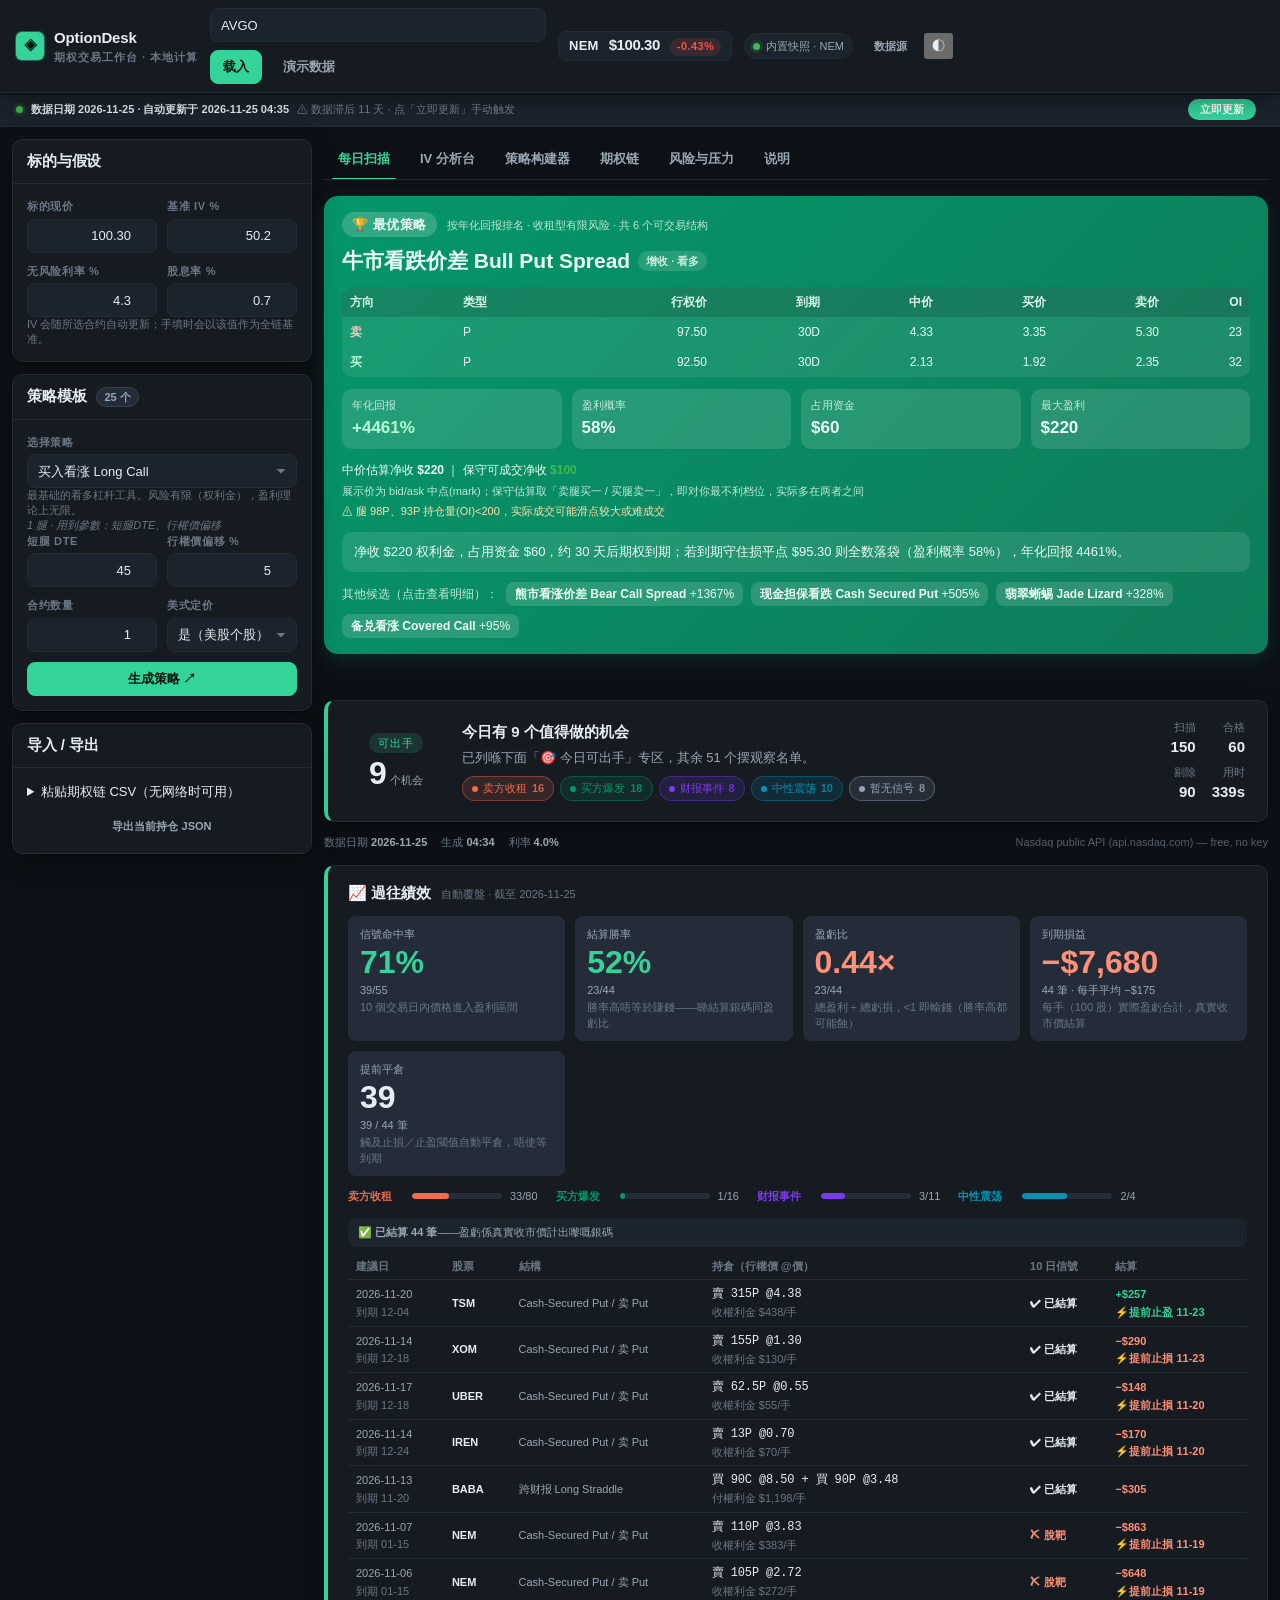
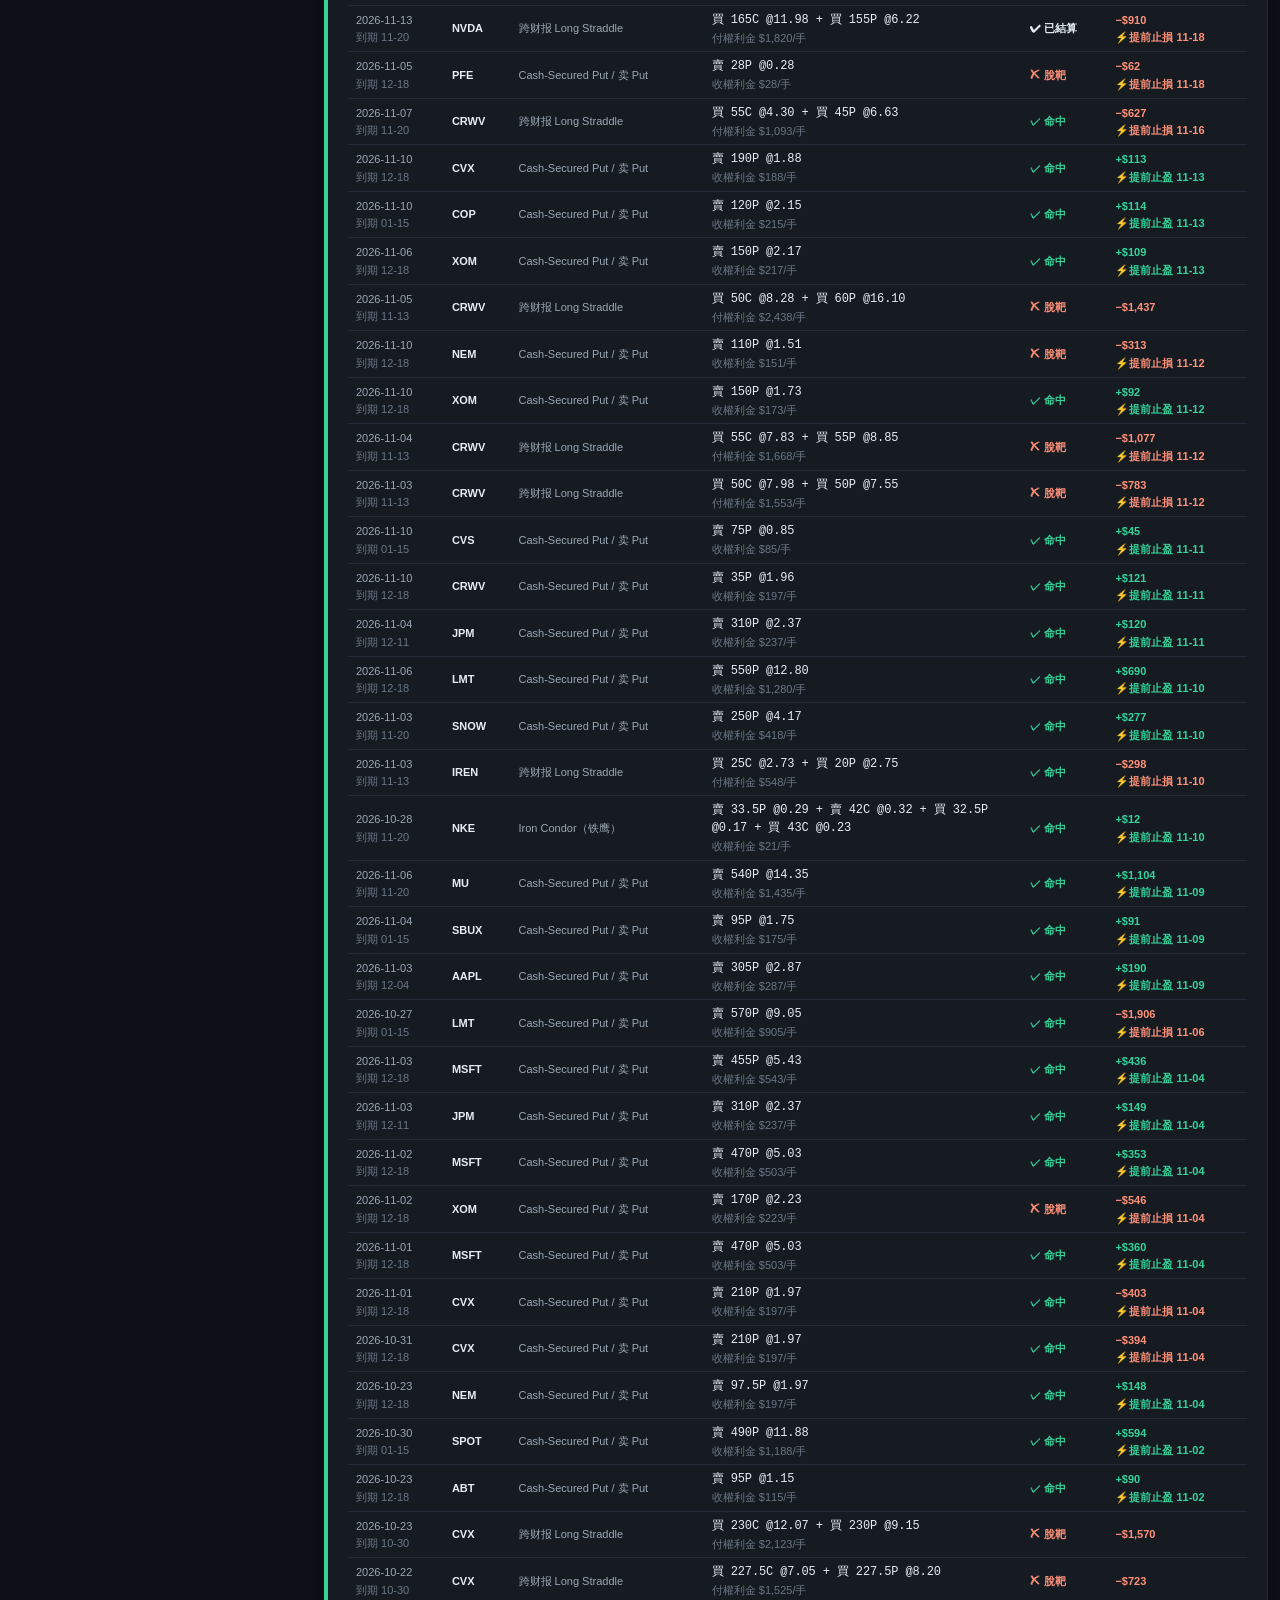
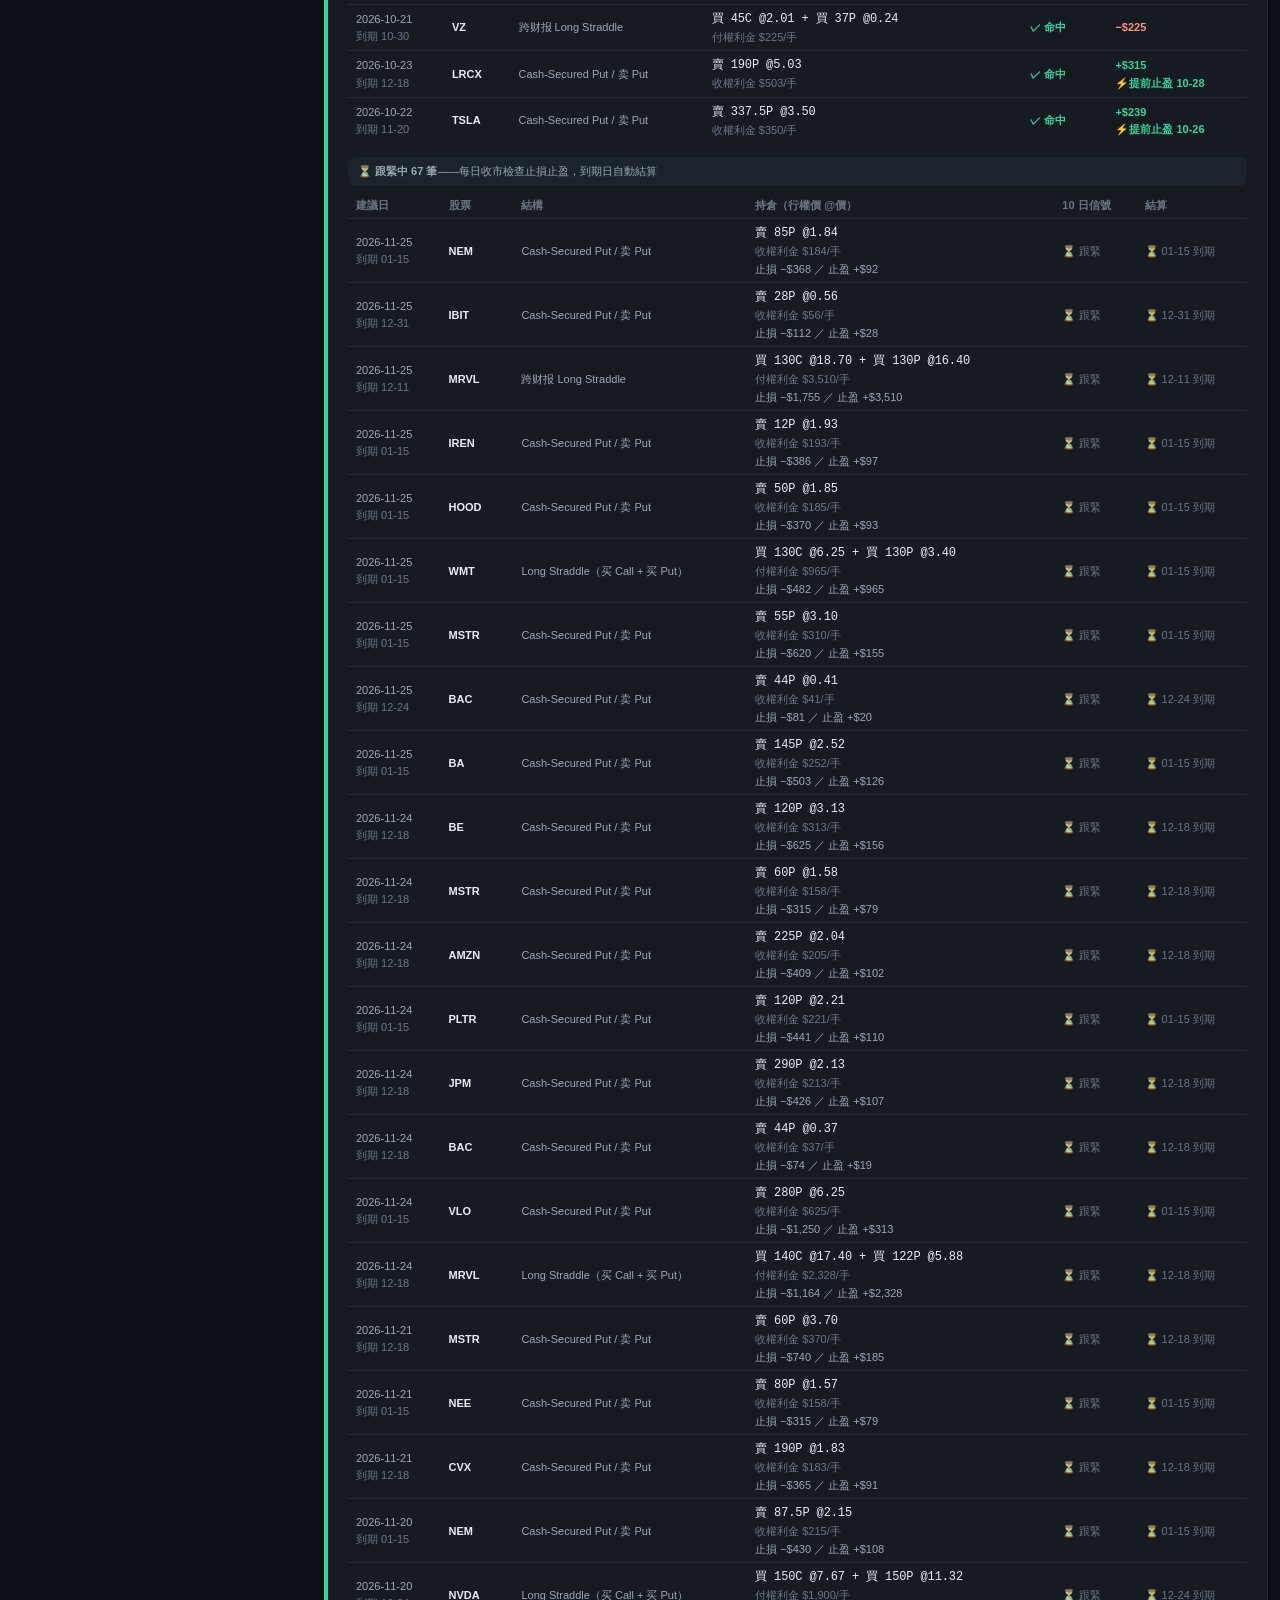
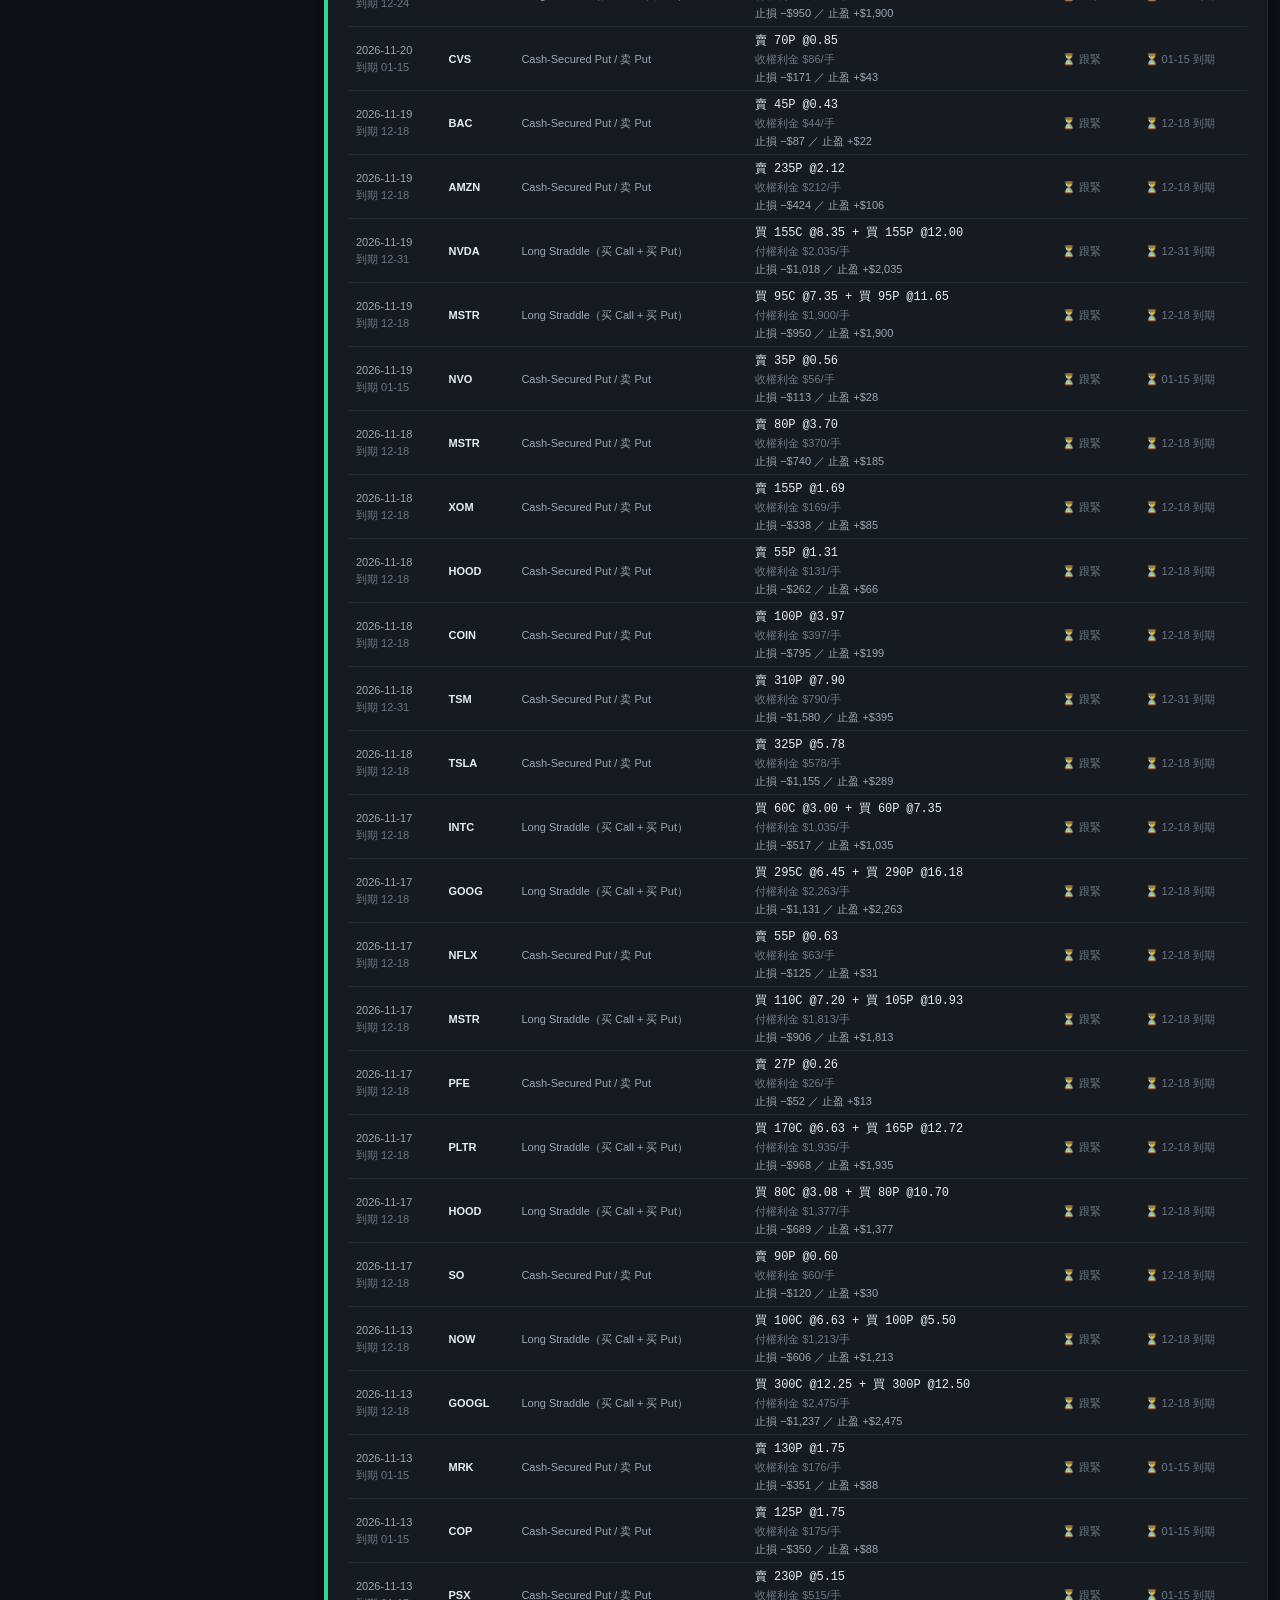
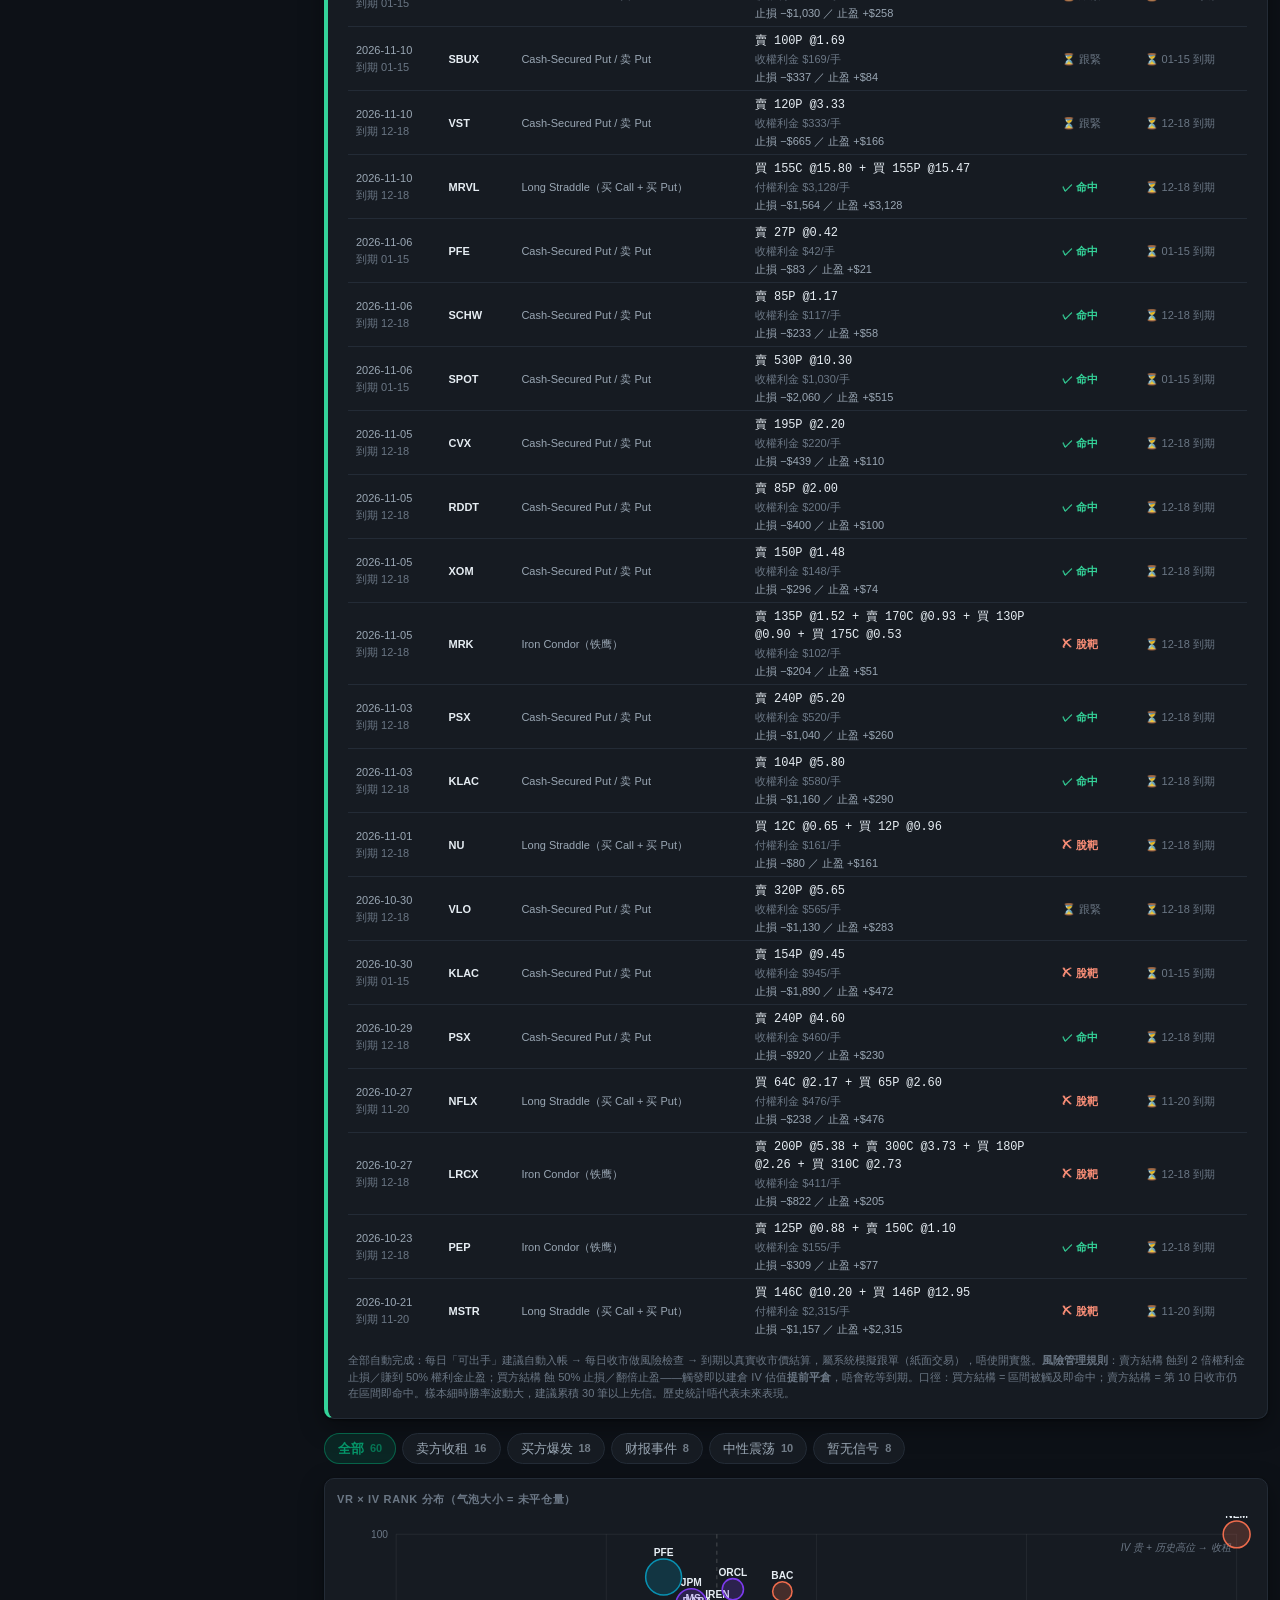
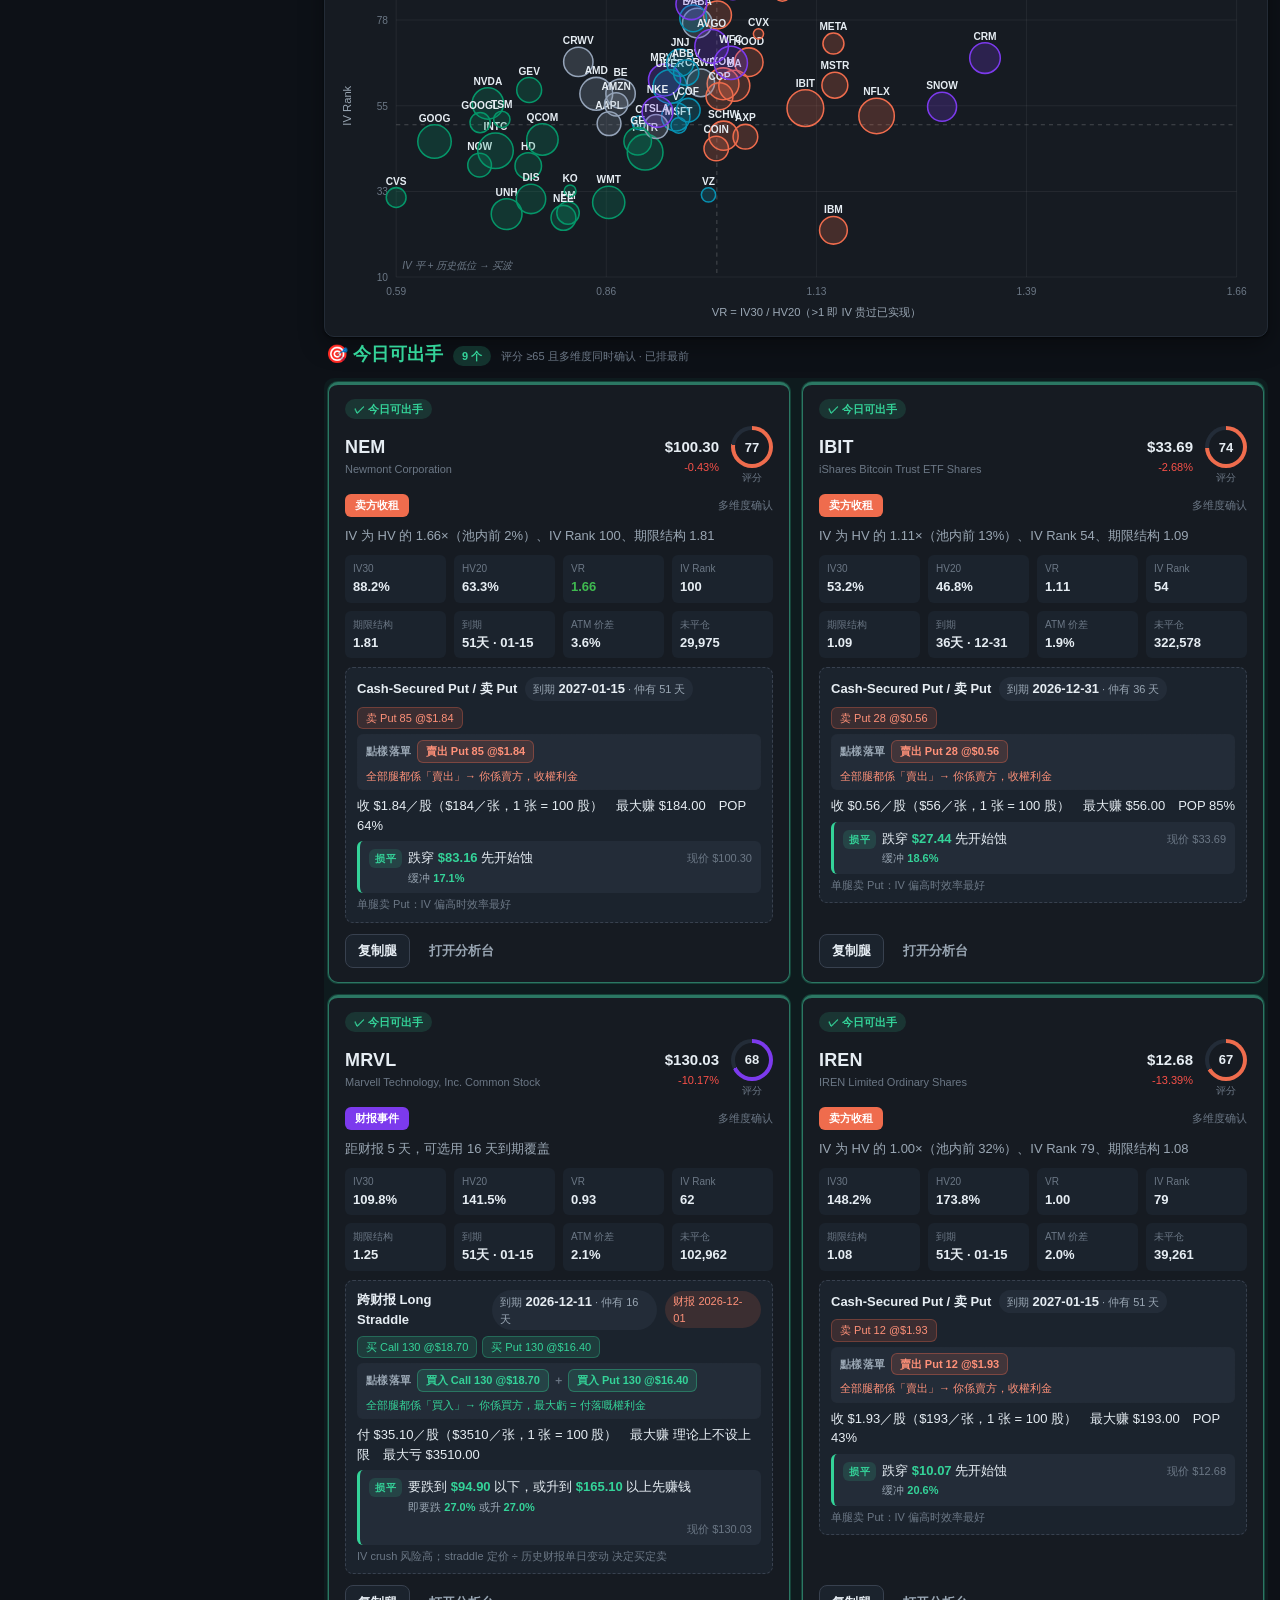
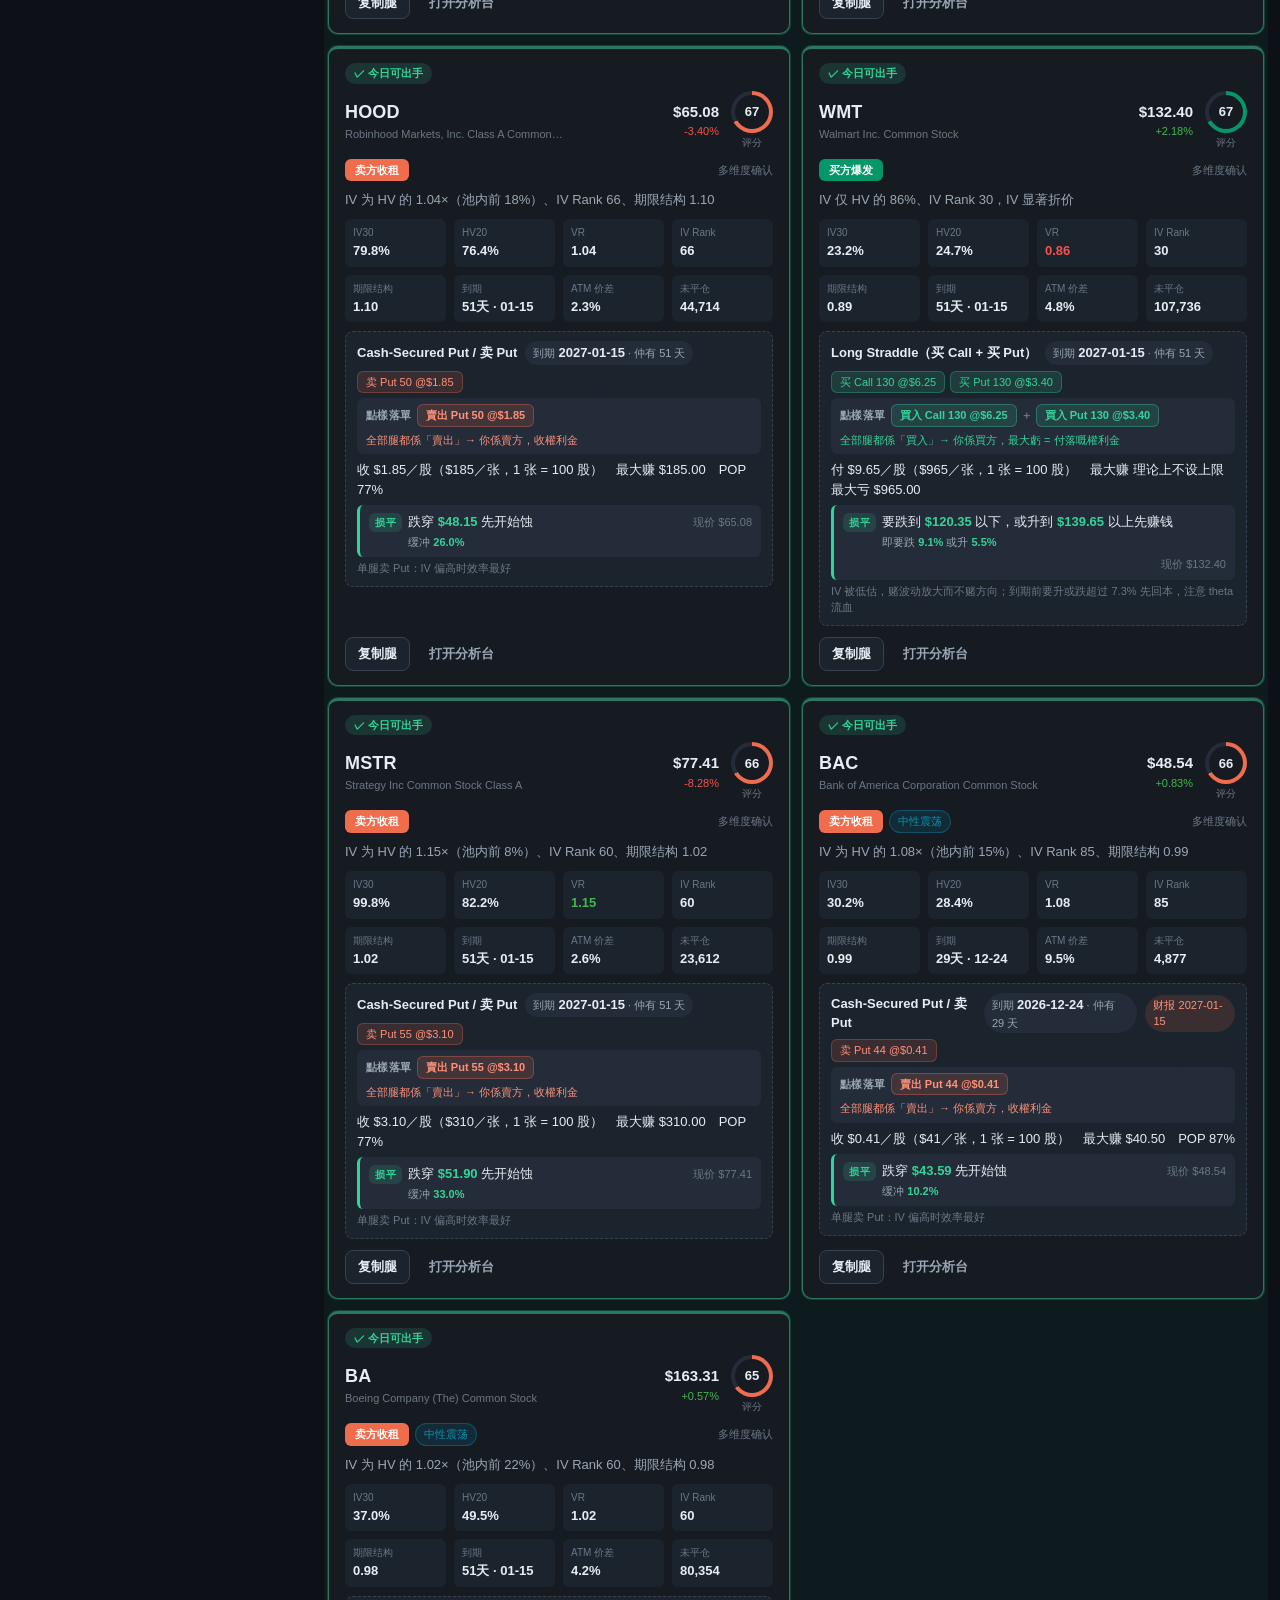
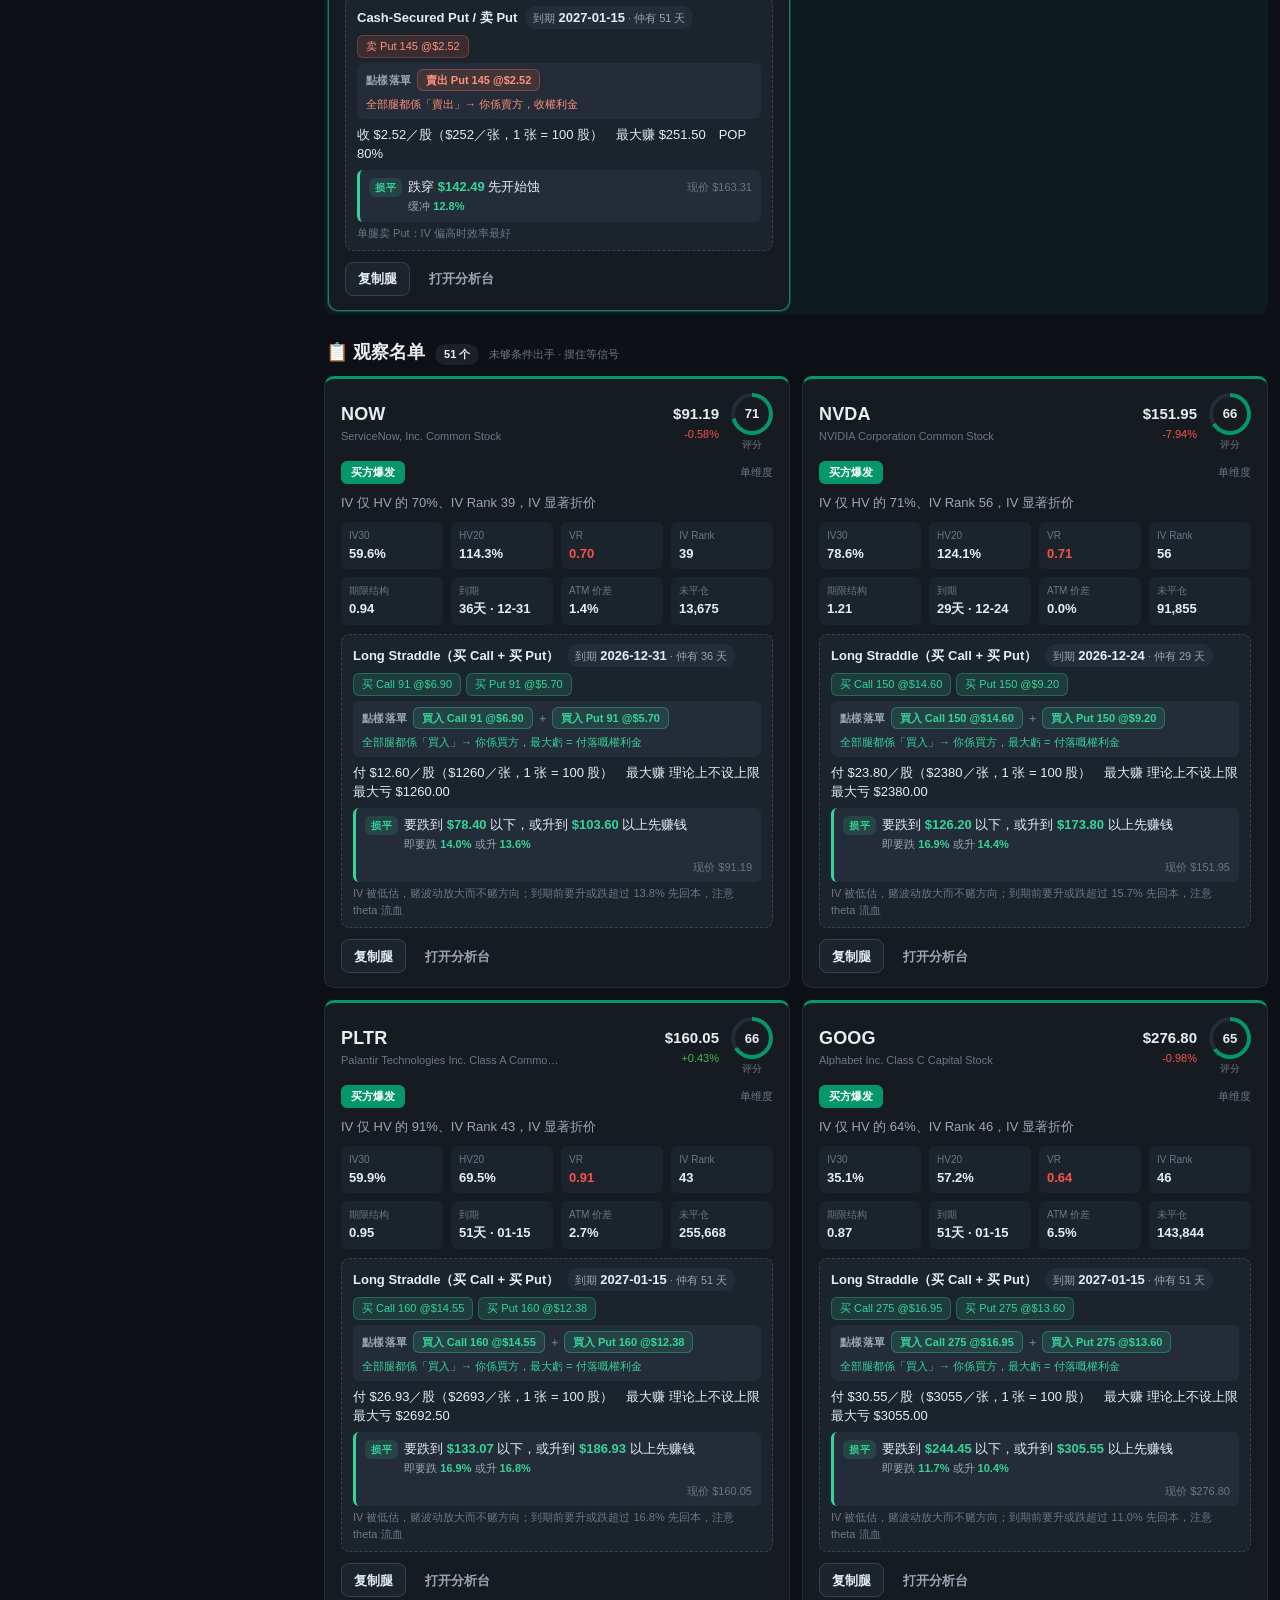
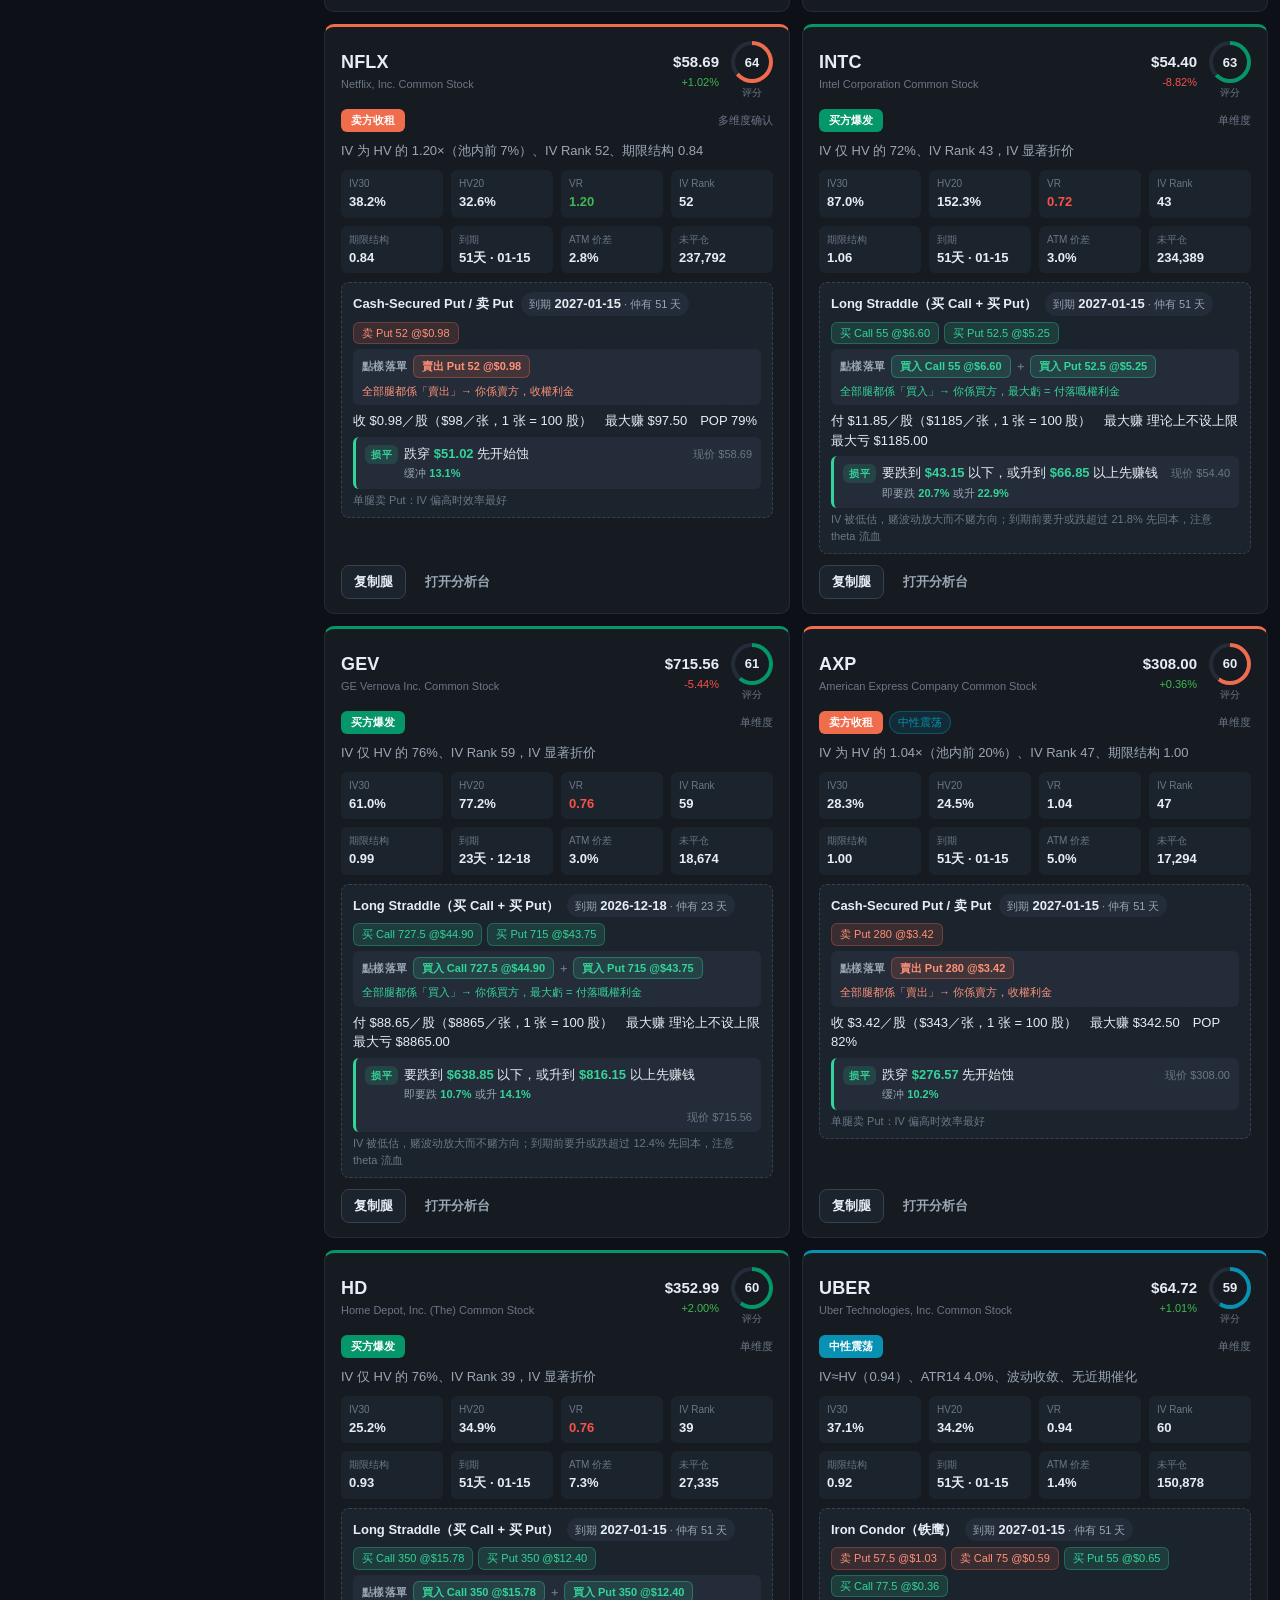
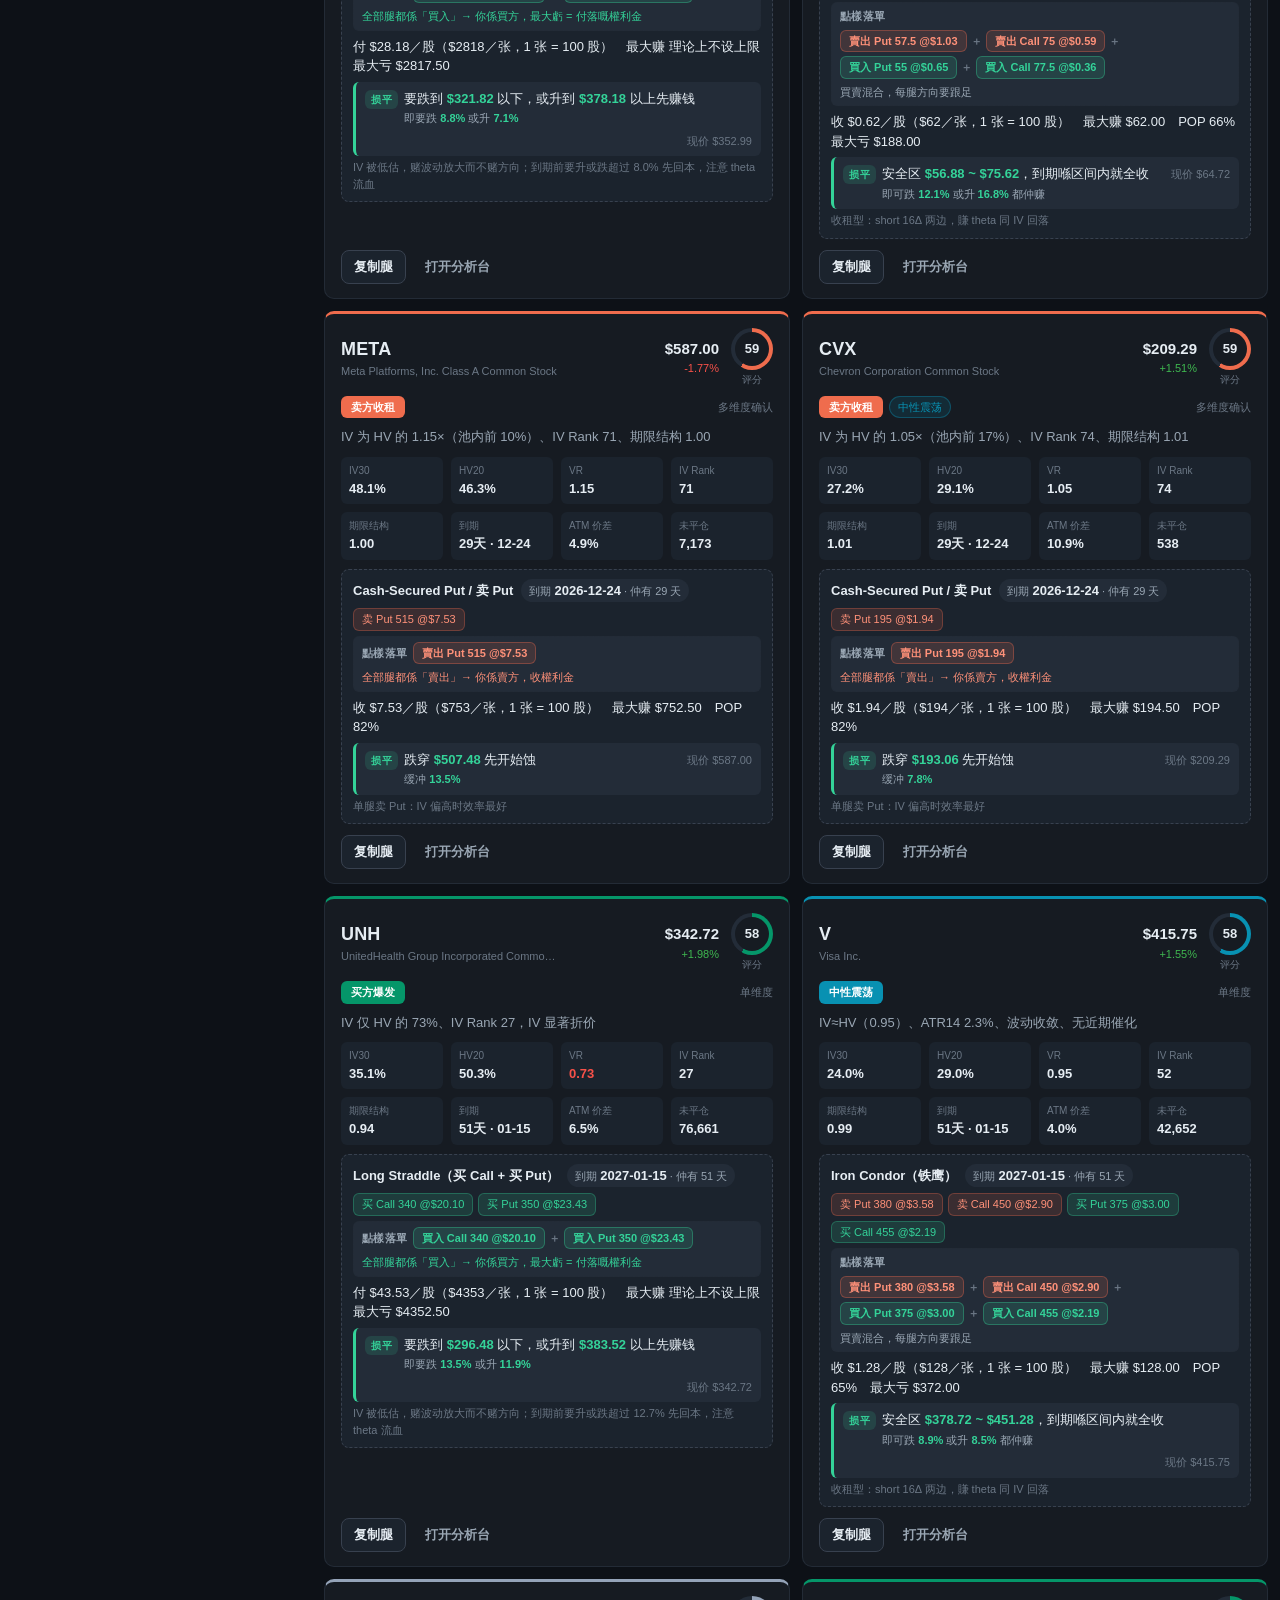
==== commit a94dd076: "每日扫描 2026-11-25" ====
--- a/public/index.html
+++ b/public/index.html
@@ -6,7 +6,7 @@
 <meta name="description" content="专业期权交易工作台：IV 分析、多腿策略构建、Greeks 敞口、概率与压力测试。全部本地计算，免费数据源。">
 <meta name="theme-color" content="#0d1117">
 <title>OptionDesk · 期权交易工作台</title>
-<meta name="build" content="2026-11-24 05:33">
+<meta name="build" content="2026-11-25 04:35">
 <link rel="icon" type="image/svg+xml" href="data:image/svg+xml,%3Csvg xmlns='http://www.w3.org/2000/svg' viewBox='0 0 32 32'%3E%3Crect width='32' height='32' rx='8' fill='%230d1117'/%3E%3Cpath d='M6 22 L12 14 L18 18 L26 8' fill='none' stroke='%2334d399' stroke-width='3' stroke-linecap='round' stroke-linejoin='round'/%3E%3Ccircle cx='26' cy='8' r='2.6' fill='%2334d399'/%3E%3C/svg%3E">
 <style>
 /* ==========================================================================
@@ -1698,14 +1698,14 @@
 </div>
 
 <script>
-window.__DESK_PERF__ = {"generated":"2026-11-24","summary":{"generated":"2026-11-24","tracked":102,"touchHit":33,"touchTotal":48,"settled":44,"settleWin":23,"earlyClosed":39,"pnlSum":-16.3352,"byTag":{"SELL_PREMIUM":{"tracked":73,"touchHit":28,"settled":33,"settleWin":22,"earlyClosed":33},"BUY_VOL":{"tracked":15,"touchHit":0,"settled":0,"settleWin":0,"earlyClosed":0},"EARNINGS":{"tracked":10,"touchHit":3,"settled":10,"settleWin":0,"earlyClosed":5},"RANGE":{"tracked":4,"touchHit":2,"settled":1,"settleWin":1,"earlyClosed":1}}},"records":[{"sym":"BE","date":"2026-11-24","tag":"SELL_PREMIUM","score":79.4,"struct":"Cash-Secured Put / 卖 Put","dir":"sell","be":{"lower":116.875,"upper":null},"scanPrice":142.405,"expiry":"2026-12-18","net":3.125,"legs":[{"act":"sell","kind":"put","K":120.0,"mid":3.125}],"ivs":[0.8193],"chk10":null,"exp":null,"status":"pending"},{"sym":"MSTR","date":"2026-11-24","tag":"SELL_PREMIUM","score":72.3,"struct":"Cash-Secured Put / 卖 Put","dir":"sell","be":{"lower":58.425,"upper":null},"scanPrice":77.8,"expiry":"2026-12-18","net":1.5750000000000002,"legs":[{"act":"sell","kind":"put","K":60.0,"mid":1.5750000000000002}],"ivs":[1.0455],"chk10":null,"exp":null,"status":"pending"},{"sym":"AMZN","date":"2026-11-24","tag":"SELL_PREMIUM","score":69.0,"struct":"Cash-Secured Put / 卖 Put","dir":"sell","be":{"lower":222.955,"upper":null},"scanPrice":246.82,"expiry":"2026-12-18","net":2.045,"legs":[{"act":"sell","kind":"put","K":225.0,"mid":2.045}],"ivs":[0.3839],"chk10":null,"exp":null,"status":"pending"},{"sym":"PLTR","date":"2026-11-24","tag":"SELL_PREMIUM","score":68.2,"struct":"Cash-Secured Put / 卖 Put","dir":"sell","be":{"lower":117.795,"upper":null},"scanPrice":143.49,"expiry":"2027-01-15","net":2.205,"legs":[{"act":"sell","kind":"put","K":120.0,"mid":2.205}],"ivs":[0.506],"chk10":null,"exp":null,"status":"pending"},{"sym":"JPM","date":"2026-11-24","tag":"SELL_PREMIUM","score":67.4,"struct":"Cash-Secured Put / 卖 Put","dir":"sell","be":{"lower":287.87,"upper":null},"scanPrice":310.6,"expiry":"2026-12-18","net":2.13,"legs":[{"act":"sell","kind":"put","K":290.0,"mid":2.13}],"ivs":[0.2967],"chk10":null,"exp":null,"status":"pending"},{"sym":"BAC","date":"2026-11-24","tag":"SELL_PREMIUM","score":67.1,"struct":"Cash-Secured Put / 卖 Put","dir":"sell","be":{"lower":43.63,"upper":null},"scanPrice":47.065,"expiry":"2026-12-18","net":0.37,"legs":[{"act":"sell","kind":"put","K":44.0,"mid":0.37}],"ivs":[0.3086],"chk10":null,"exp":null,"status":"pending"},{"sym":"VLO","date":"2026-11-24","tag":"SELL_PREMIUM","score":65.6,"struct":"Cash-Secured Put / 卖 Put","dir":"sell","be":{"lower":273.75,"upper":null},"scanPrice":334.23,"expiry":"2027-01-15","net":6.25,"legs":[{"act":"sell","kind":"put","K":280.0,"mid":6.25}],"ivs":[0.5404],"chk10":null,"exp":null,"status":"pending"},{"sym":"MRVL","date":"2026-11-24","tag":"BUY_VOL","score":65.4,"struct":"Long Straddle（买 Call + 买 Put）","dir":"buy","be":{"lower":116.725,"upper":163.275},"scanPrice":122.28,"expiry":"2026-12-18","net":23.275,"legs":[{"act":"buy","kind":"call","K":140.0,"mid":17.4},{"act":"buy","kind":"put","K":122.0,"mid":5.875}],"ivs":[1.8964,0.4958],"chk10":null,"exp":null,"status":"pending"},{"sym":"MSTR","date":"2026-11-21","tag":"SELL_PREMIUM","score":73.6,"struct":"Cash-Secured Put / 卖 Put","dir":"sell","be":{"lower":56.3,"upper":null},"scanPrice":86.13,"expiry":"2026-12-18","net":3.7,"legs":[{"act":"sell","kind":"put","K":60.0,"mid":3.7}],"ivs":[1.6445],"chk10":null,"exp":null,"status":"pending"},{"sym":"NEE","date":"2026-11-21","tag":"SELL_PREMIUM","score":68.6,"struct":"Cash-Secured Put / 卖 Put","dir":"sell","be":{"lower":78.425,"upper":null},"scanPrice":83.78,"expiry":"2027-01-15","net":1.575,"legs":[{"act":"sell","kind":"put","K":80.0,"mid":1.575}],"ivs":[0.2601],"chk10":null,"exp":null,"status":"pending"},{"sym":"CVX","date":"2026-11-21","tag":"SELL_PREMIUM","score":67.8,"struct":"Cash-Secured Put / 卖 Put","dir":"sell","be":{"lower":188.175,"upper":null},"scanPrice":206.6,"expiry":"2026-12-18","net":1.8250000000000002,"legs":[{"act":"sell","kind":"put","K":190.0,"mid":1.8250000000000002}],"ivs":[0.3486],"chk10":null,"exp":null,"status":"pending"},{"sym":"NEM","date":"2026-11-20","tag":"SELL_PREMIUM","score":68.8,"struct":"Cash-Secured Put / 卖 Put","dir":"sell","be":{"lower":85.35,"upper":null},"scanPrice":104.51,"expiry":"2027-01-15","net":2.15,"legs":[{"act":"sell","kind":"put","K":87.5,"mid":2.15}],"ivs":[0.5423],"chk10":null,"exp":null,"status":"pending"},{"sym":"NVDA","date":"2026-11-20","tag":"BUY_VOL","score":68.3,"struct":"Long Straddle（买 Call + 买 Put）","dir":"buy","be":{"lower":131.0,"upper":169.0},"scanPrice":150.96,"expiry":"2026-12-24","net":19.0,"legs":[{"act":"buy","kind":"call","K":150.0,"mid":7.675},{"act":"buy","kind":"put","K":150.0,"mid":11.325}],"ivs":[0.3757,0.6622],"chk10":null,"exp":null,"status":"pending"},{"sym":"CVS","date":"2026-11-20","tag":"SELL_PREMIUM","score":65.4,"struct":"Cash-Secured Put / 卖 Put","dir":"sell","be":{"lower":69.145,"upper":null},"scanPrice":80.05,"expiry":"2027-01-15","net":0.855,"legs":[{"act":"sell","kind":"put","K":70.0,"mid":0.855}],"ivs":[0.3567],"chk10":null,"exp":null,"status":"pending"},{"sym":"TSM","date":"2026-11-20","tag":"SELL_PREMIUM","score":65.7,"struct":"Cash-Secured Put / 卖 Put","dir":"sell","be":{"lower":310.625,"upper":null},"scanPrice":352.007,"expiry":"2026-12-04","net":4.375,"legs":[{"act":"sell","kind":"put","K":315.0,"mid":4.375}],"ivs":[0.6507],"chk10":null,"exp":{"date":"2026-11-23","close":363.6,"pnlPerLot":256.86,"pnlPct":0.5871,"win":true,"early":"止盈","note":"提前平倉：以建倉 IV 估值（未計 IV 變化）"},"status":"done"},{"sym":"BAC","date":"2026-11-19","tag":"SELL_PREMIUM","score":80.5,"struct":"Cash-Secured Put / 卖 Put","dir":"sell","be":{"lower":44.565,"upper":null},"scanPrice":49.45,"expiry":"2026-12-18","net":0.435,"legs":[{"act":"sell","kind":"put","K":45.0,"mid":0.435}],"ivs":[0.3625],"chk10":null,"exp":null,"status":"pending"},{"sym":"AMZN","date":"2026-11-19","tag":"SELL_PREMIUM","score":70.8,"struct":"Cash-Secured Put / 卖 Put","dir":"sell","be":{"lower":232.88,"upper":null},"scanPrice":257.89,"expiry":"2026-12-18","net":2.12,"legs":[{"act":"sell","kind":"put","K":235.0,"mid":2.12}],"ivs":[0.3506],"chk10":null,"exp":null,"status":"pending"},{"sym":"NVDA","date":"2026-11-19","tag":"BUY_VOL","score":67.0,"struct":"Long Straddle（买 Call + 买 Put）","dir":"buy","be":{"lower":134.65,"upper":175.35},"scanPrice":155.46,"expiry":"2026-12-31","net":20.35,"legs":[{"act":"buy","kind":"call","K":155.0,"mid":8.35},{"act":"buy","kind":"put","K":155.0,"mid":12.0}],"ivs":[0.3687,0.6025],"chk10":null,"exp":null,"status":"pending"},{"sym":"MSTR","date":"2026-11-19","tag":"BUY_VOL","score":66.6,"struct":"Long Straddle（买 Call + 买 Put）","dir":"buy","be":{"lower":76.0,"upper":114.0},"scanPrice":96.5,"expiry":"2026-12-18","net":19.0,"legs":[{"act":"buy","kind":"call","K":95.0,"mid":7.35},{"act":"buy","kind":"put","K":95.0,"mid":11.649999999999999}],"ivs":[0.5958,1.1721],"chk10":null,"exp":null,"status":"pending"},{"sym":"NVO","date":"2026-11-19","tag":"SELL_PREMIUM","score":65.8,"struct":"Cash-Secured Put / 卖 Put","dir":"sell","be":{"lower":34.435,"upper":null},"scanPrice":39.45,"expiry":"2027-01-15","net":0.565,"legs":[{"act":"sell","kind":"put","K":35.0,"mid":0.565}],"ivs":[0.3664],"chk10":null,"exp":null,"status":"pending"},{"sym":"MSTR","date":"2026-11-18","tag":"SELL_PREMIUM","score":76.1,"struct":"Cash-Secured Put / 卖 Put","dir":"sell","be":{"lower":76.3,"upper":null},"scanPrice":103.03,"expiry":"2026-12-18","net":3.7,"legs":[{"act":"sell","kind":"put","K":80.0,"mid":3.7}],"ivs":[1.1496],"chk10":null,"exp":null,"status":"pending"},{"sym":"XOM","date":"2026-11-18","tag":"SELL_PREMIUM","score":72.3,"struct":"Cash-Secured Put / 卖 Put","dir":"sell","be":{"lower":153.31,"upper":null},"scanPrice":166.98,"expiry":"2026-12-18","net":1.69,"legs":[{"act":"sell","kind":"put","K":155.0,"mid":1.69}],"ivs":[0.3255],"chk10":null,"exp":null,"status":"pending"},{"sym":"HOOD","date":"2026-11-18","tag":"SELL_PREMIUM","score":69.3,"struct":"Cash-Secured Put / 卖 Put","dir":"sell","be":{"lower":53.69,"upper":null},"scanPrice":72.06,"expiry":"2026-12-18","net":1.31,"legs":[{"act":"sell","kind":"put","K":55.0,"mid":1.31}],"ivs":[0.9278],"chk10":null,"exp":null,"status":"pending"},{"sym":"COIN","date":"2026-11-18","tag":"SELL_PREMIUM","score":68.4,"struct":"Cash-Secured Put / 卖 Put","dir":"sell","be":{"lower":96.025,"upper":null},"scanPrice":119.84,"expiry":"2026-12-18","net":3.9749999999999996,"legs":[{"act":"sell","kind":"put","K":100.0,"mid":3.9749999999999996}],"ivs":[0.907],"chk10":null,"exp":null,"status":"pending"},{"sym":"TSM","date":"2026-11-18","tag":"SELL_PREMIUM","score":66.9,"struct":"Cash-Secured Put / 卖 Put","dir":"sell","be":{"lower":302.1,"upper":null},"scanPrice":373.455,"expiry":"2026-12-31","net":7.9,"legs":[{"act":"sell","kind":"put","K":310.0,"mid":7.9}],"ivs":[0.641],"chk10":null,"exp":null,"status":"pending"},{"sym":"TSLA","date":"2026-11-18","tag":"SELL_PREMIUM","score":65.7,"struct":"Cash-Secured Put / 卖 Put","dir":"sell","be":{"lower":319.225,"upper":null},"scanPrice":379.74,"expiry":"2026-12-18","net":5.775,"legs":[{"act":"sell","kind":"put","K":325.0,"mid":5.775}],"ivs":[0.6003],"chk10":null,"exp":null,"status":"pending"},{"sym":"INTC","date":"2026-11-17","tag":"BUY_VOL","score":72.9,"struct":"Long Straddle（买 Call + 买 Put）","dir":"buy","be":{"lower":49.65,"upper":70.35},"scanPrice":59.66,"expiry":"2026-12-18","net":10.35,"legs":[{"act":"buy","kind":"call","K":60.0,"mid":3.0},{"act":"buy","kind":"put","K":60.0,"mid":7.35}],"ivs":[0.4411,1.0539],"chk10":null,"exp":null,"status":"pending"},{"sym":"GOOG","date":"2026-11-17","tag":"BUY_VOL","score":72.7,"struct":"Long Straddle（买 Call + 买 Put）","dir":"buy","be":{"lower":272.375,"upper":317.625},"scanPrice":292.52,"expiry":"2026-12-18","net":22.625,"legs":[{"act":"buy","kind":"call","K":295.0,"mid":6.449999999999999},{"act":"buy","kind":"put","K":290.0,"mid":16.175}],"ivs":[0.2092,0.5303],"chk10":null,"exp":null,"status":"pending"},{"sym":"NFLX","date":"2026-11-17","tag":"SELL_PREMIUM","score":70.3,"struct":"Cash-Secured Put / 卖 Put","dir":"sell","be":{"lower":54.375,"upper":null},"scanPrice":62.15,"expiry":"2026-12-18","net":0.625,"legs":[{"act":"sell","kind":"put","K":55.0,"mid":0.625}],"ivs":[0.4352],"chk10":null,"exp":null,"status":"pending"},{"sym":"MSTR","date":"2026-11-17","tag":"BUY_VOL","score":69.0,"struct":"Long Straddle（买 Call + 买 Put）","dir":"buy","be":{"lower":91.875,"upper":128.125},"scanPrice":111.62,"expiry":"2026-12-18","net":18.125,"legs":[{"act":"buy","kind":"call","K":110.0,"mid":7.199999999999999},{"act":"buy","kind":"put","K":105.0,"mid":10.925}],"ivs":[0.4776,1.1313],"chk10":null,"exp":null,"status":"pending"},{"sym":"PFE","date":"2026-11-17","tag":"SELL_PREMIUM","score":67.7,"struct":"Cash-Secured Put / 卖 Put","dir":"sell","be":{"lower":26.74,"upper":null},"scanPrice":28.895,"expiry":"2026-12-18","net":0.26,"legs":[{"act":"sell","kind":"put","K":27.0,"mid":0.26}],"ivs":[0.2896],"chk10":null,"exp":null,"status":"pending"},{"sym":"PLTR","date":"2026-11-17","tag":"BUY_VOL","score":66.2,"struct":"Long Straddle（买 Call + 买 Put）","dir":"buy","be":{"lower":150.65,"upper":189.35},"scanPrice":167.99,"expiry":"2026-12-18","net":19.35,"legs":[{"act":"buy","kind":"call","K":170.0,"mid":6.625},{"act":"buy","kind":"put","K":165.0,"mid":12.725}],"ivs":[0.3724,0.7493],"chk10":null,"exp":null,"status":"pending"},{"sym":"HOOD","date":"2026-11-17","tag":"BUY_VOL","score":65.9,"str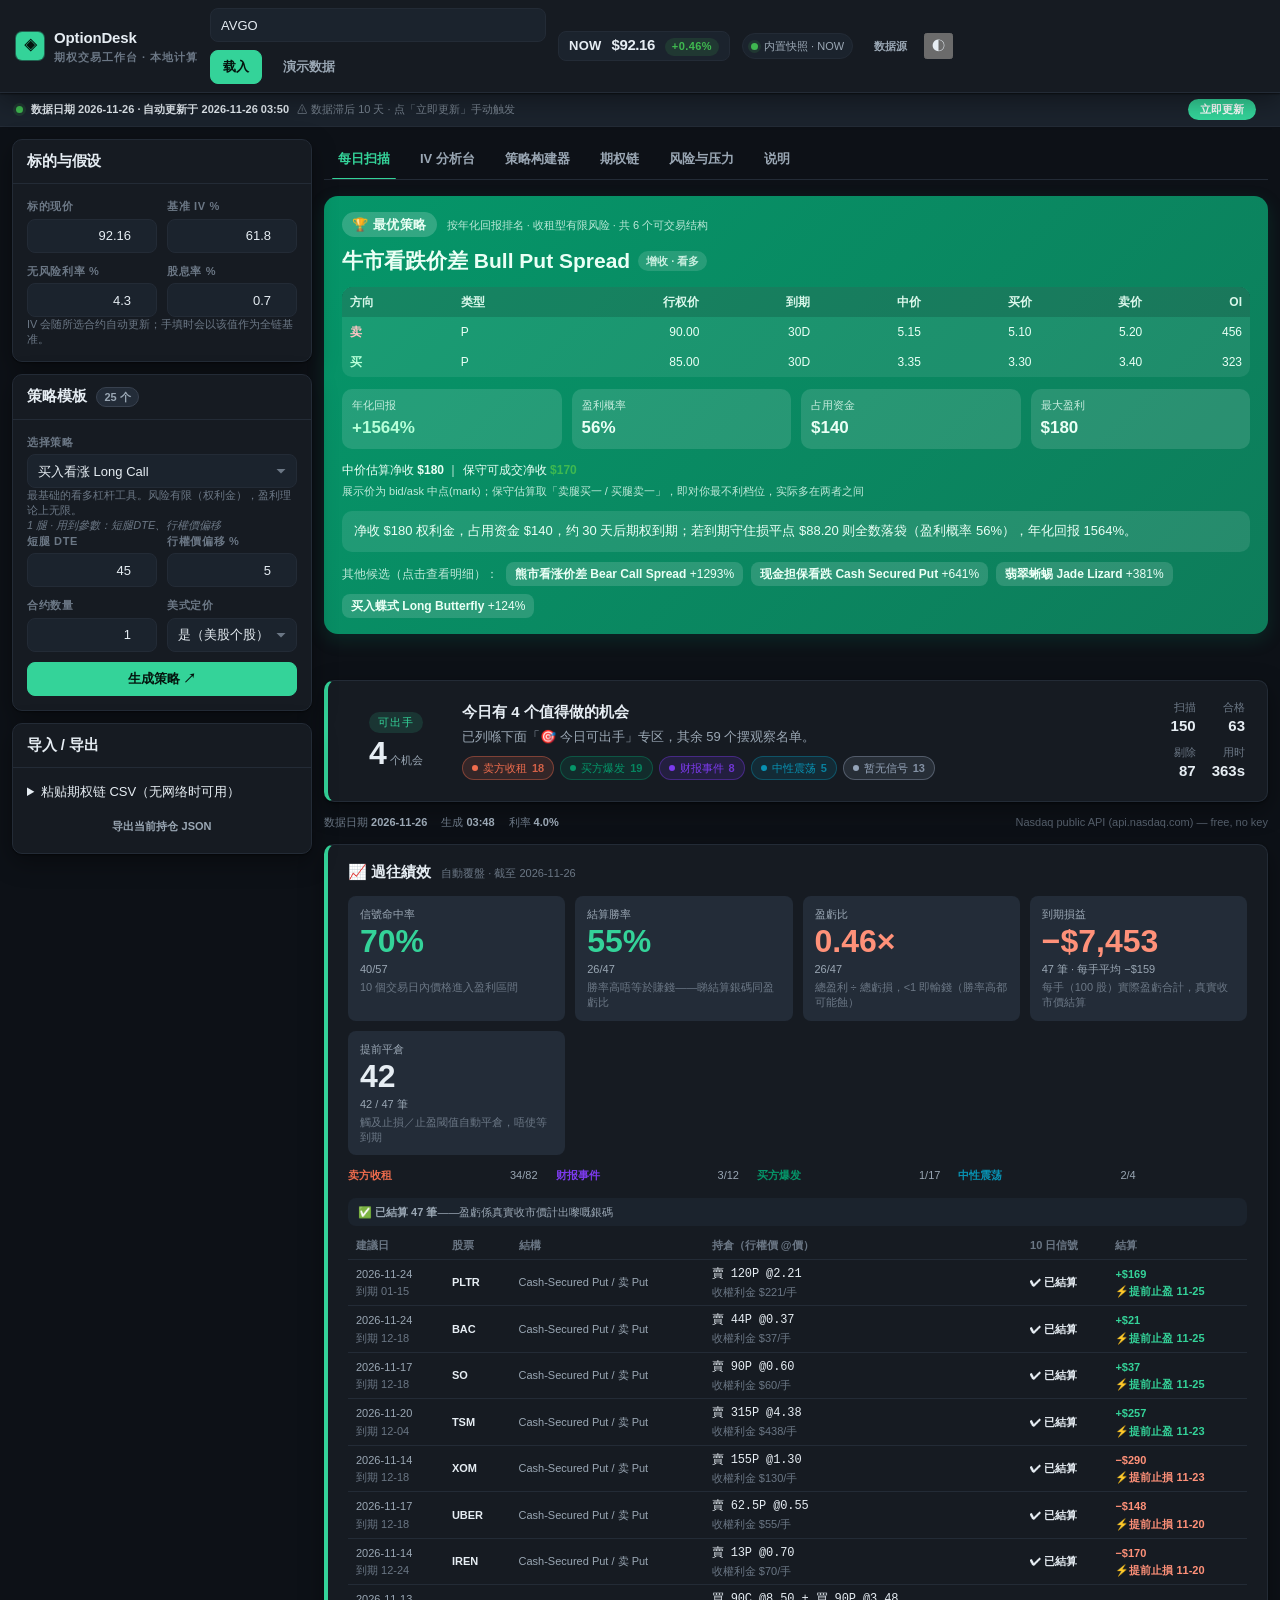
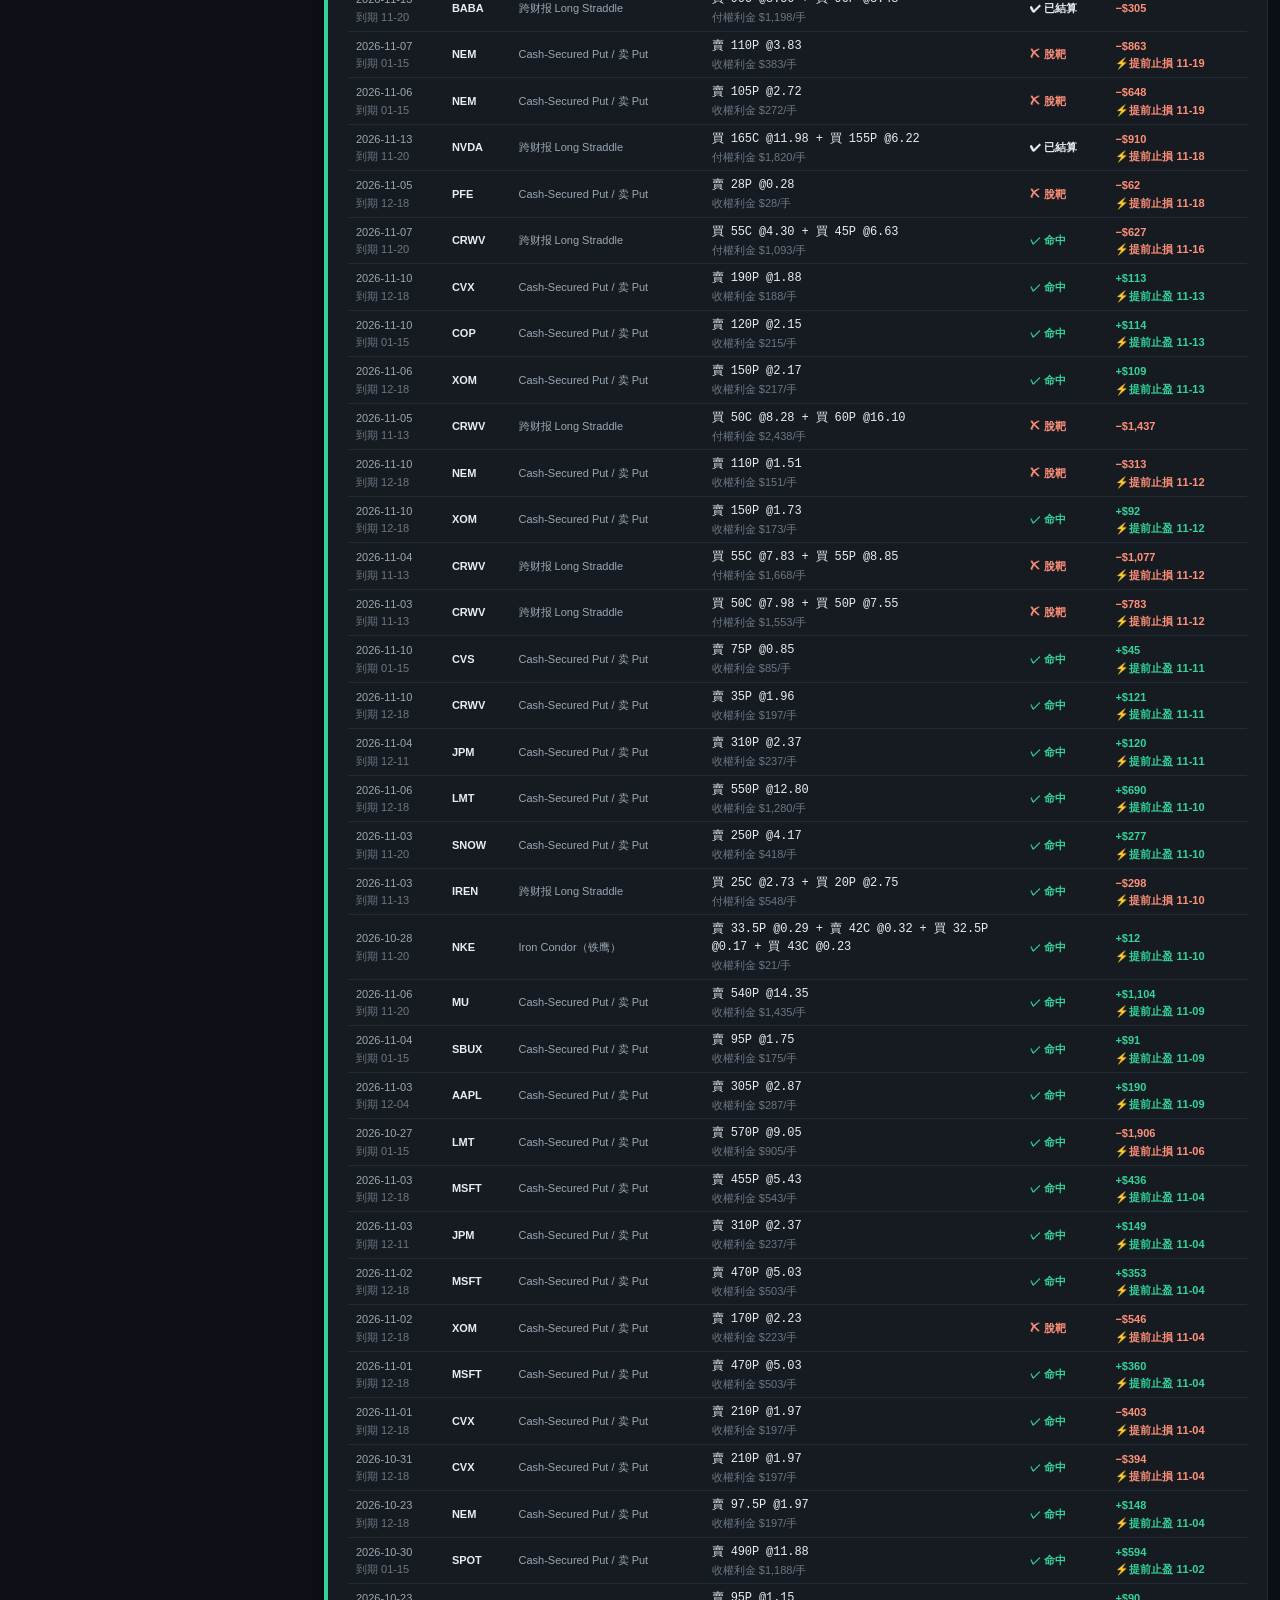
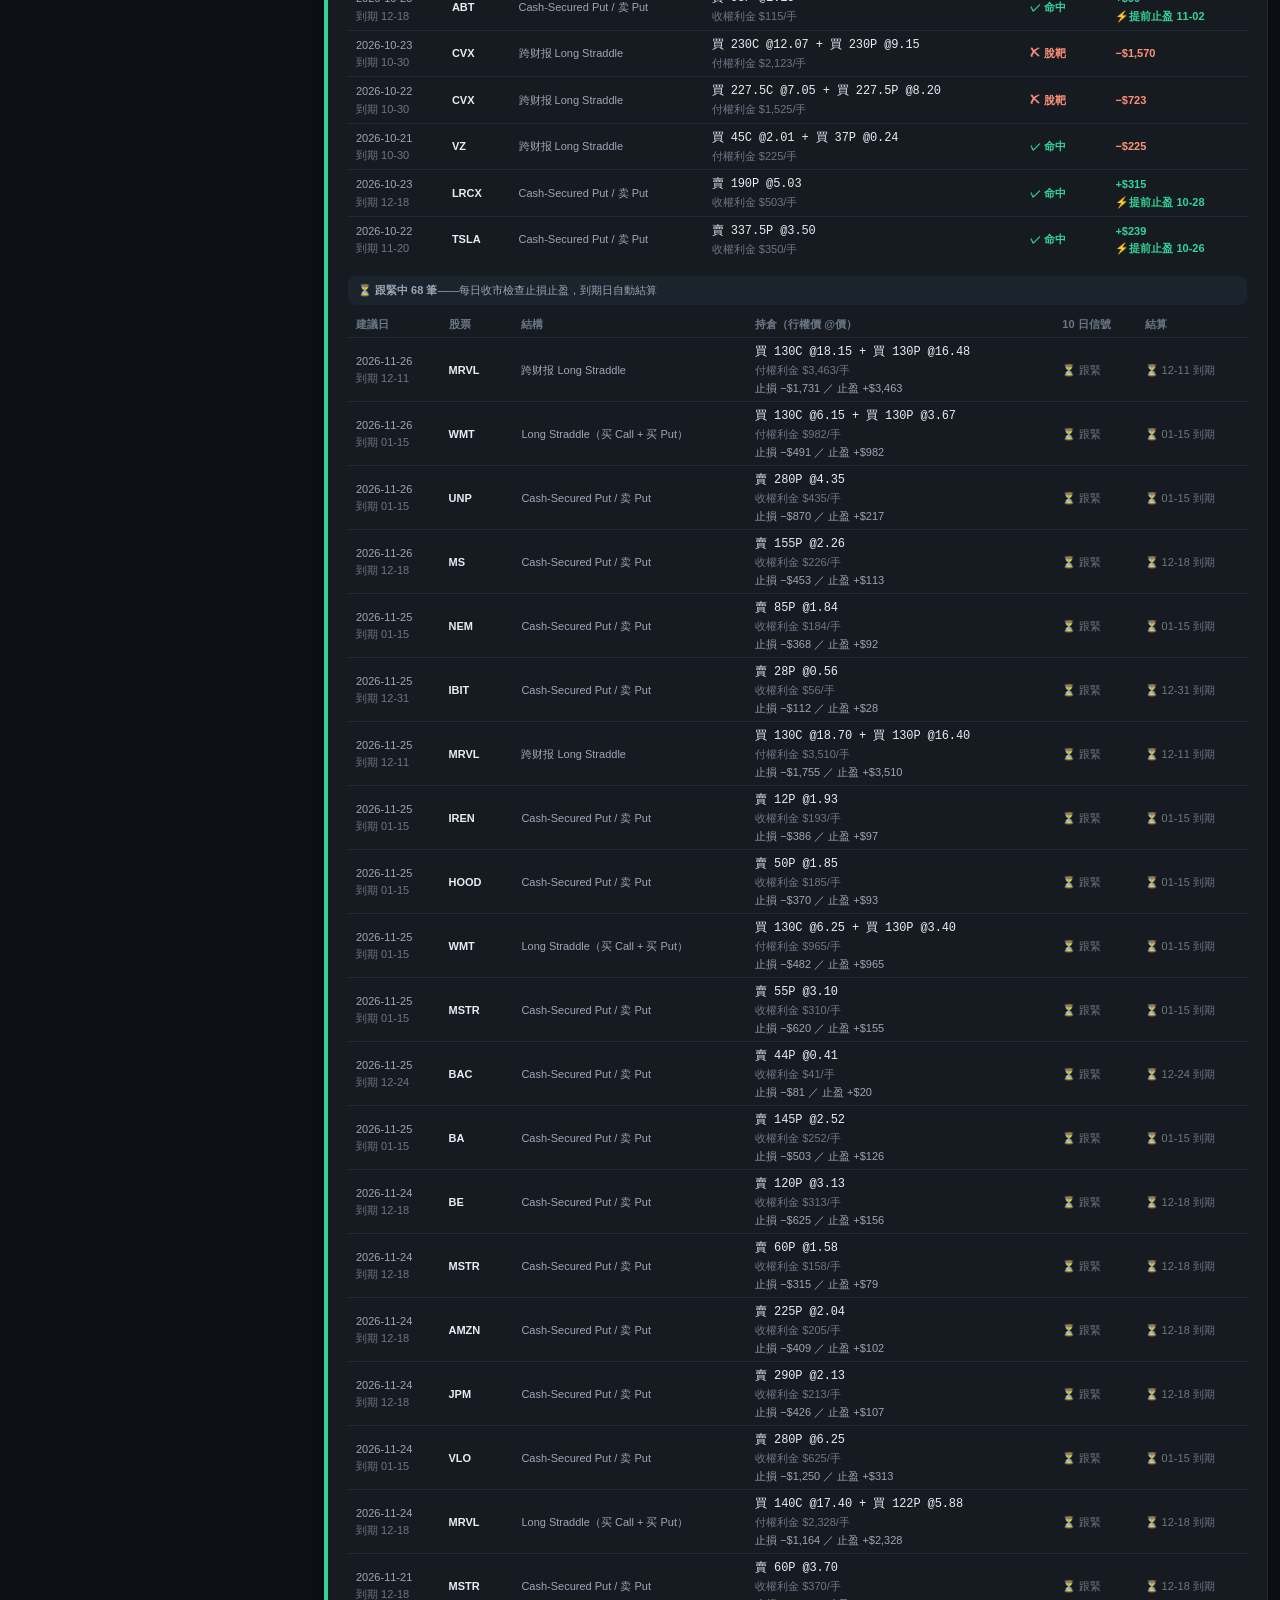
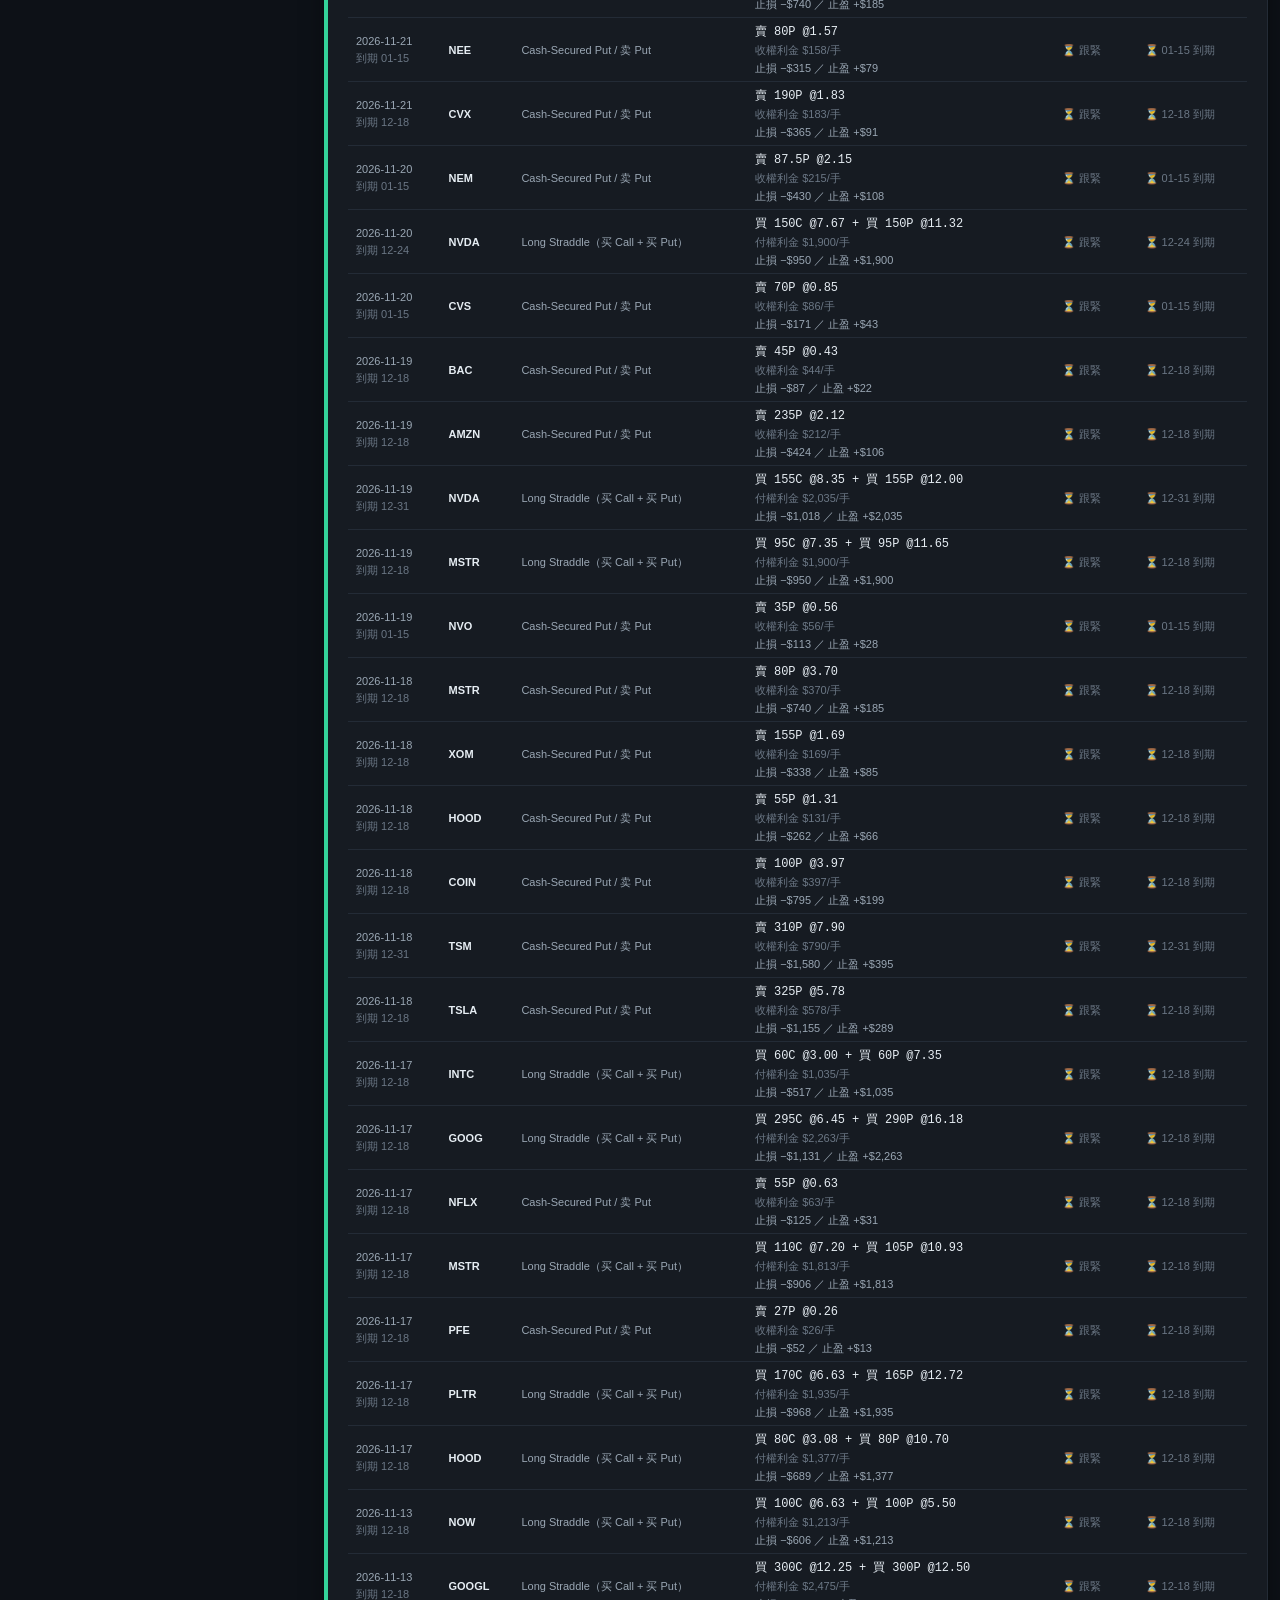
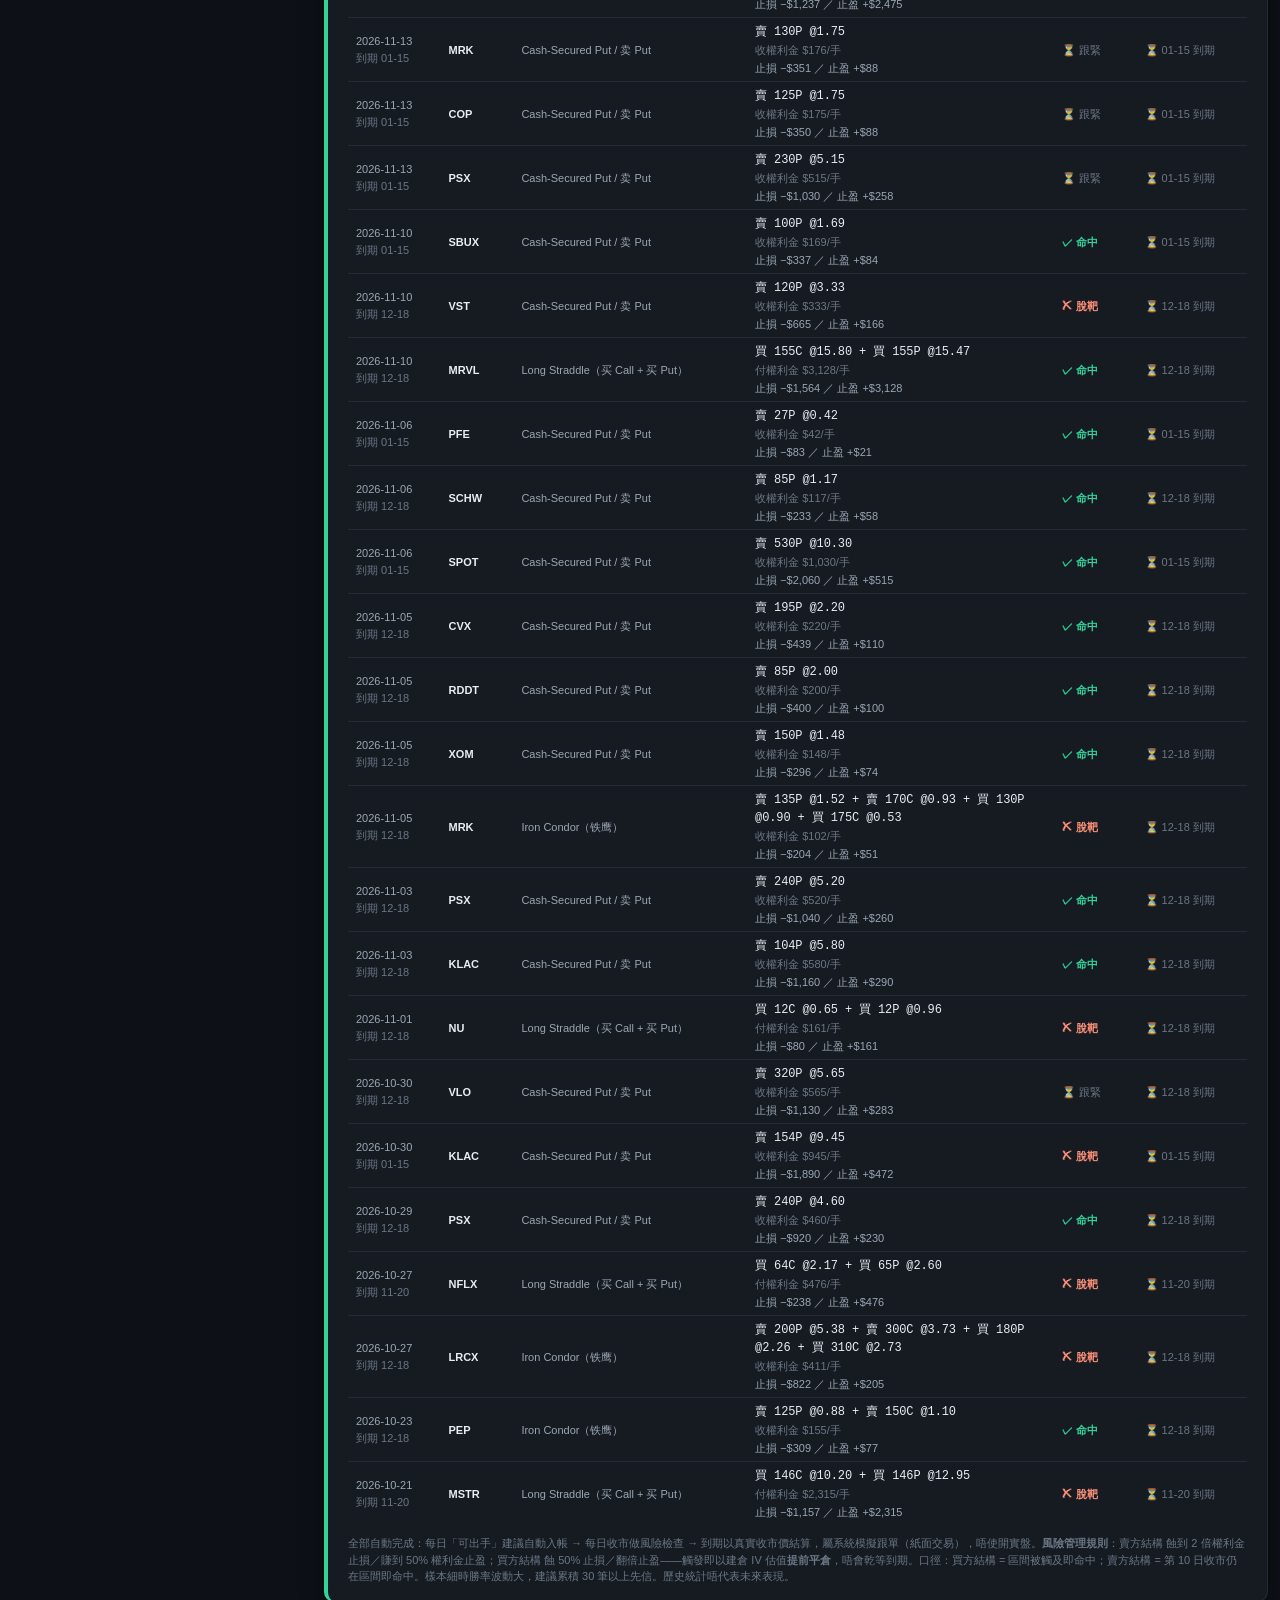
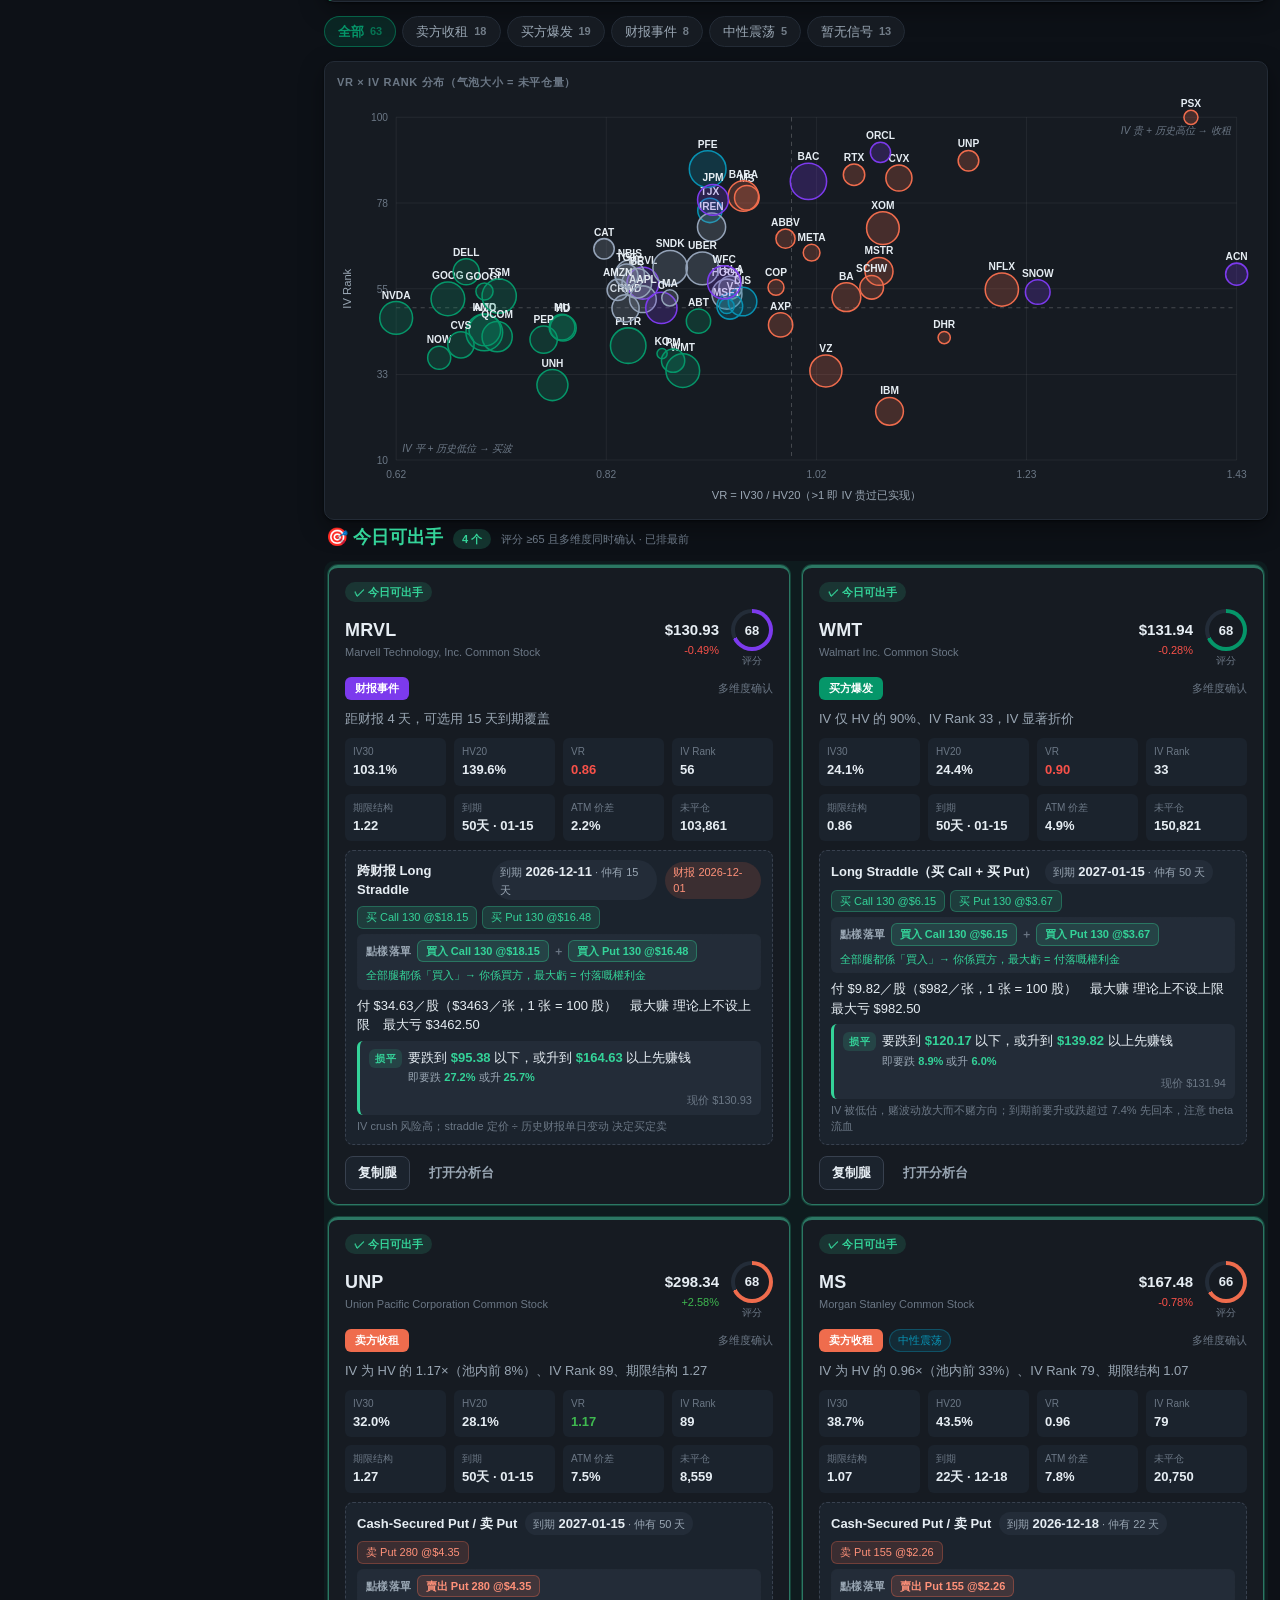
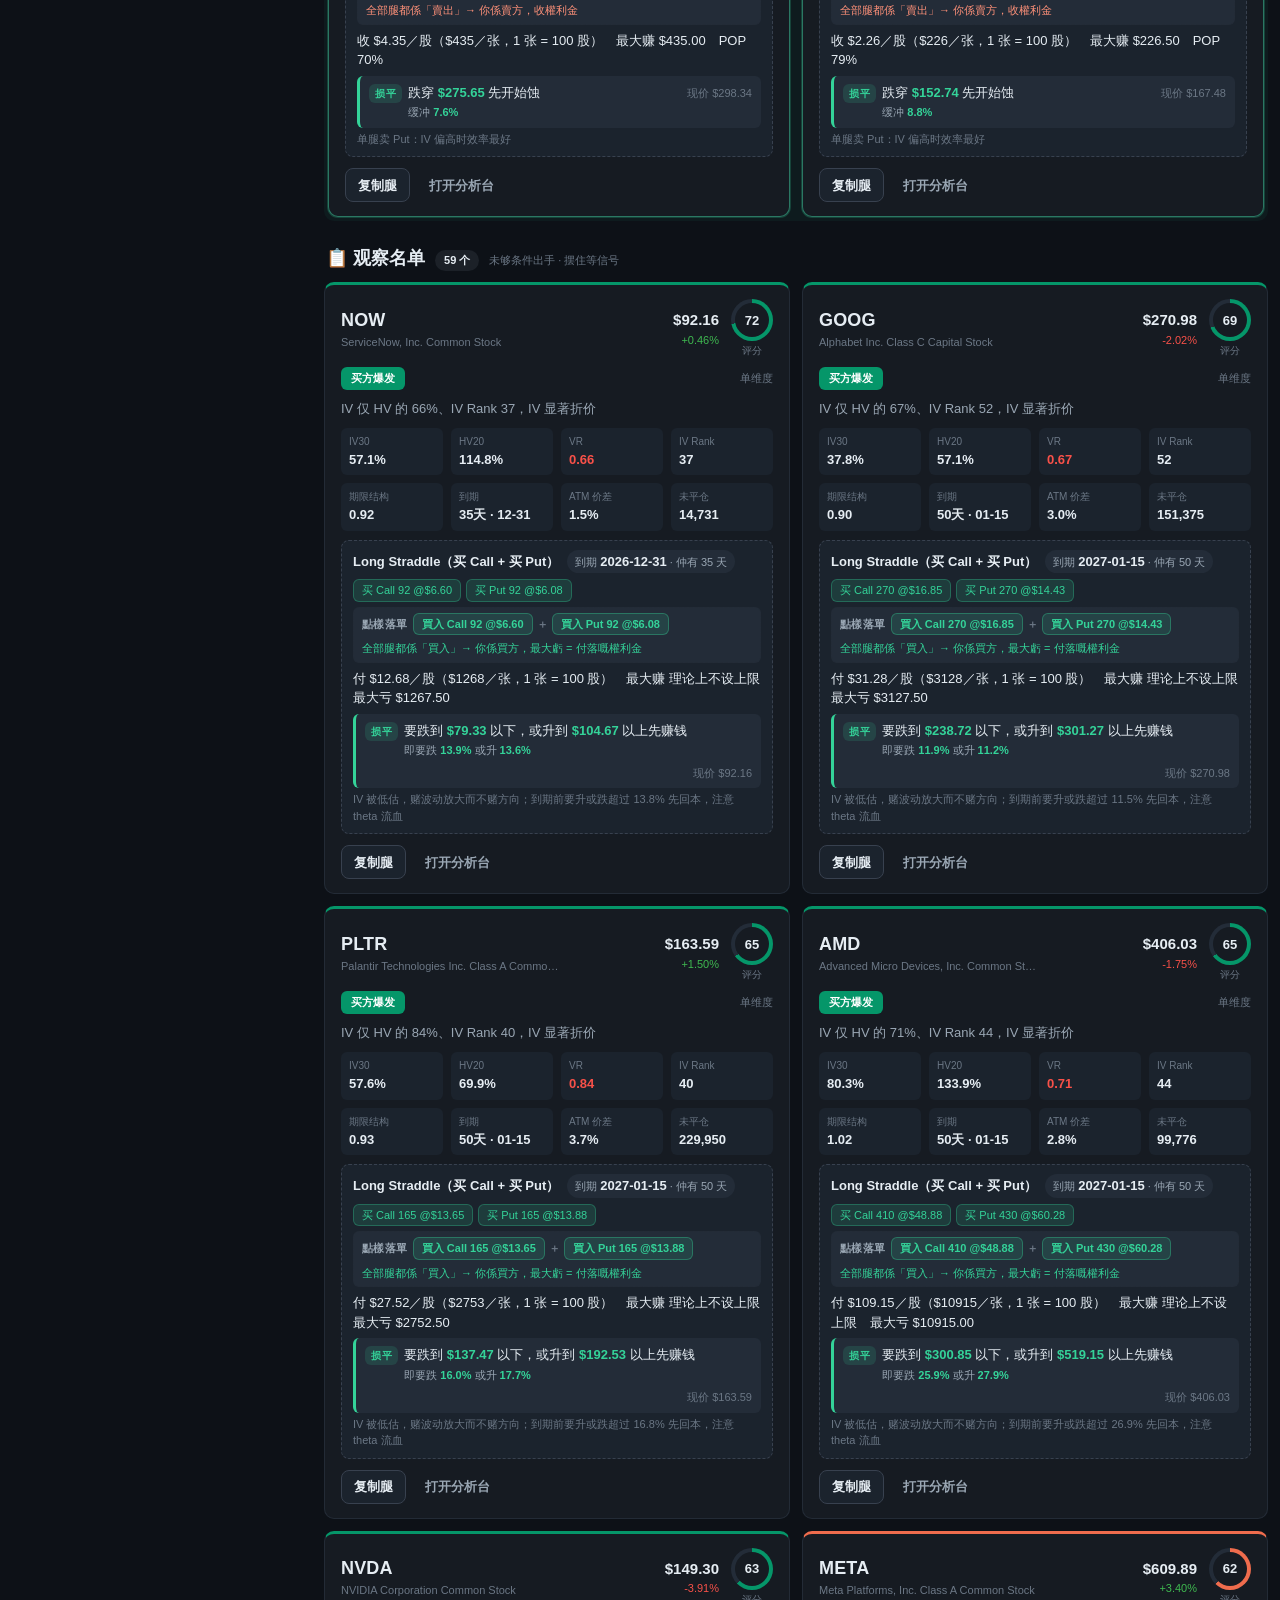
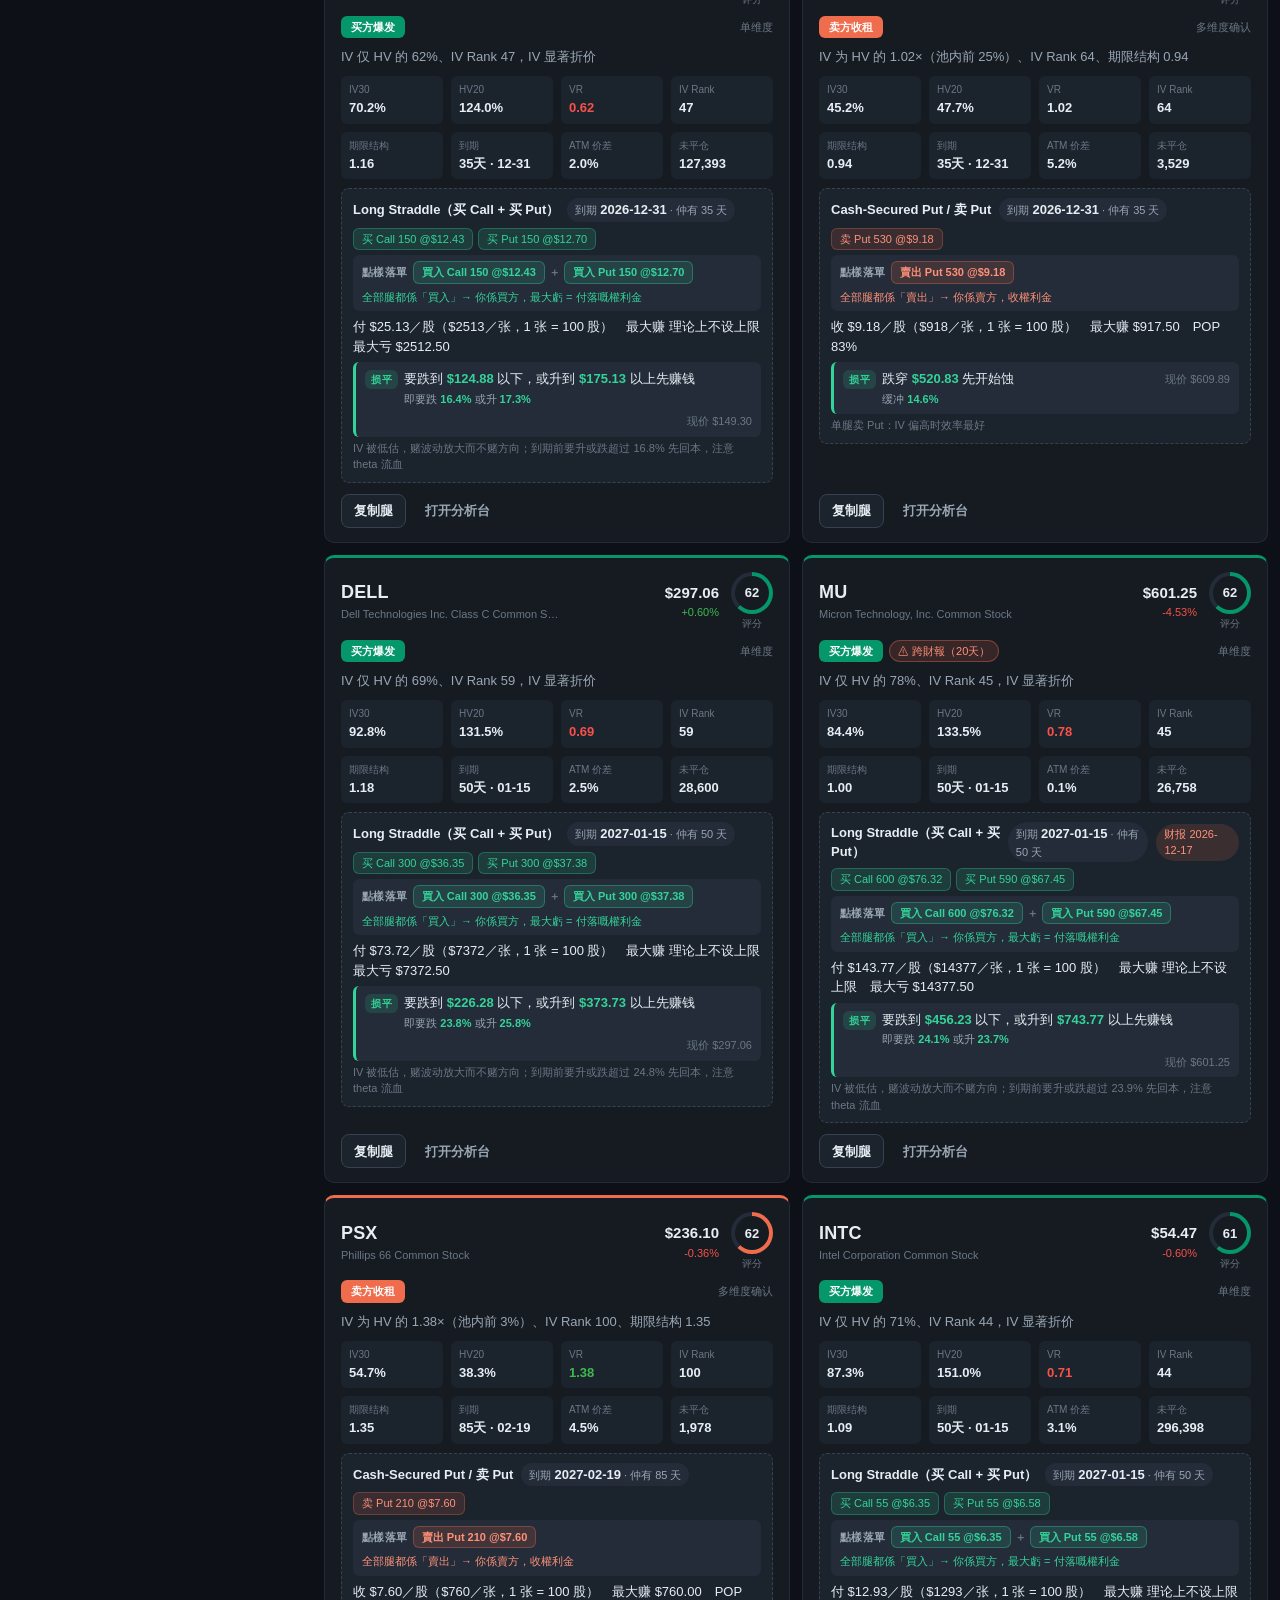
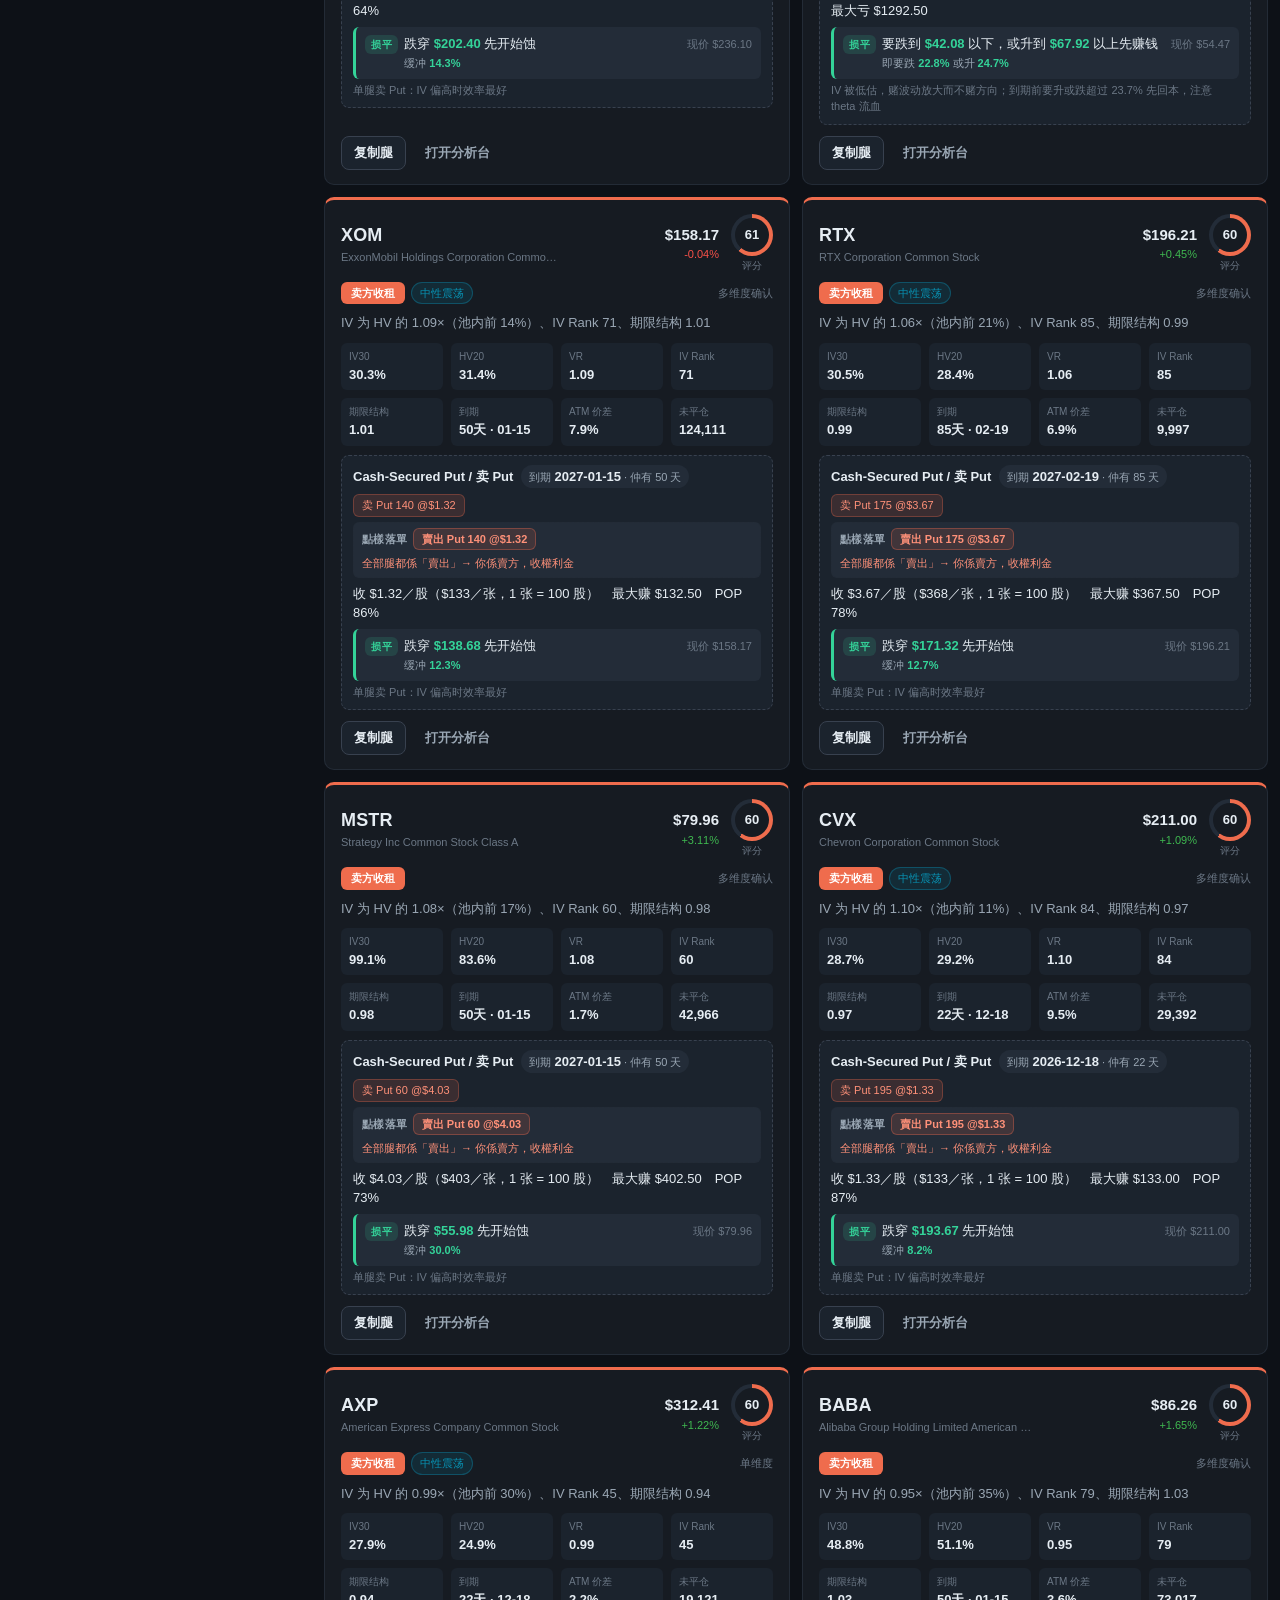
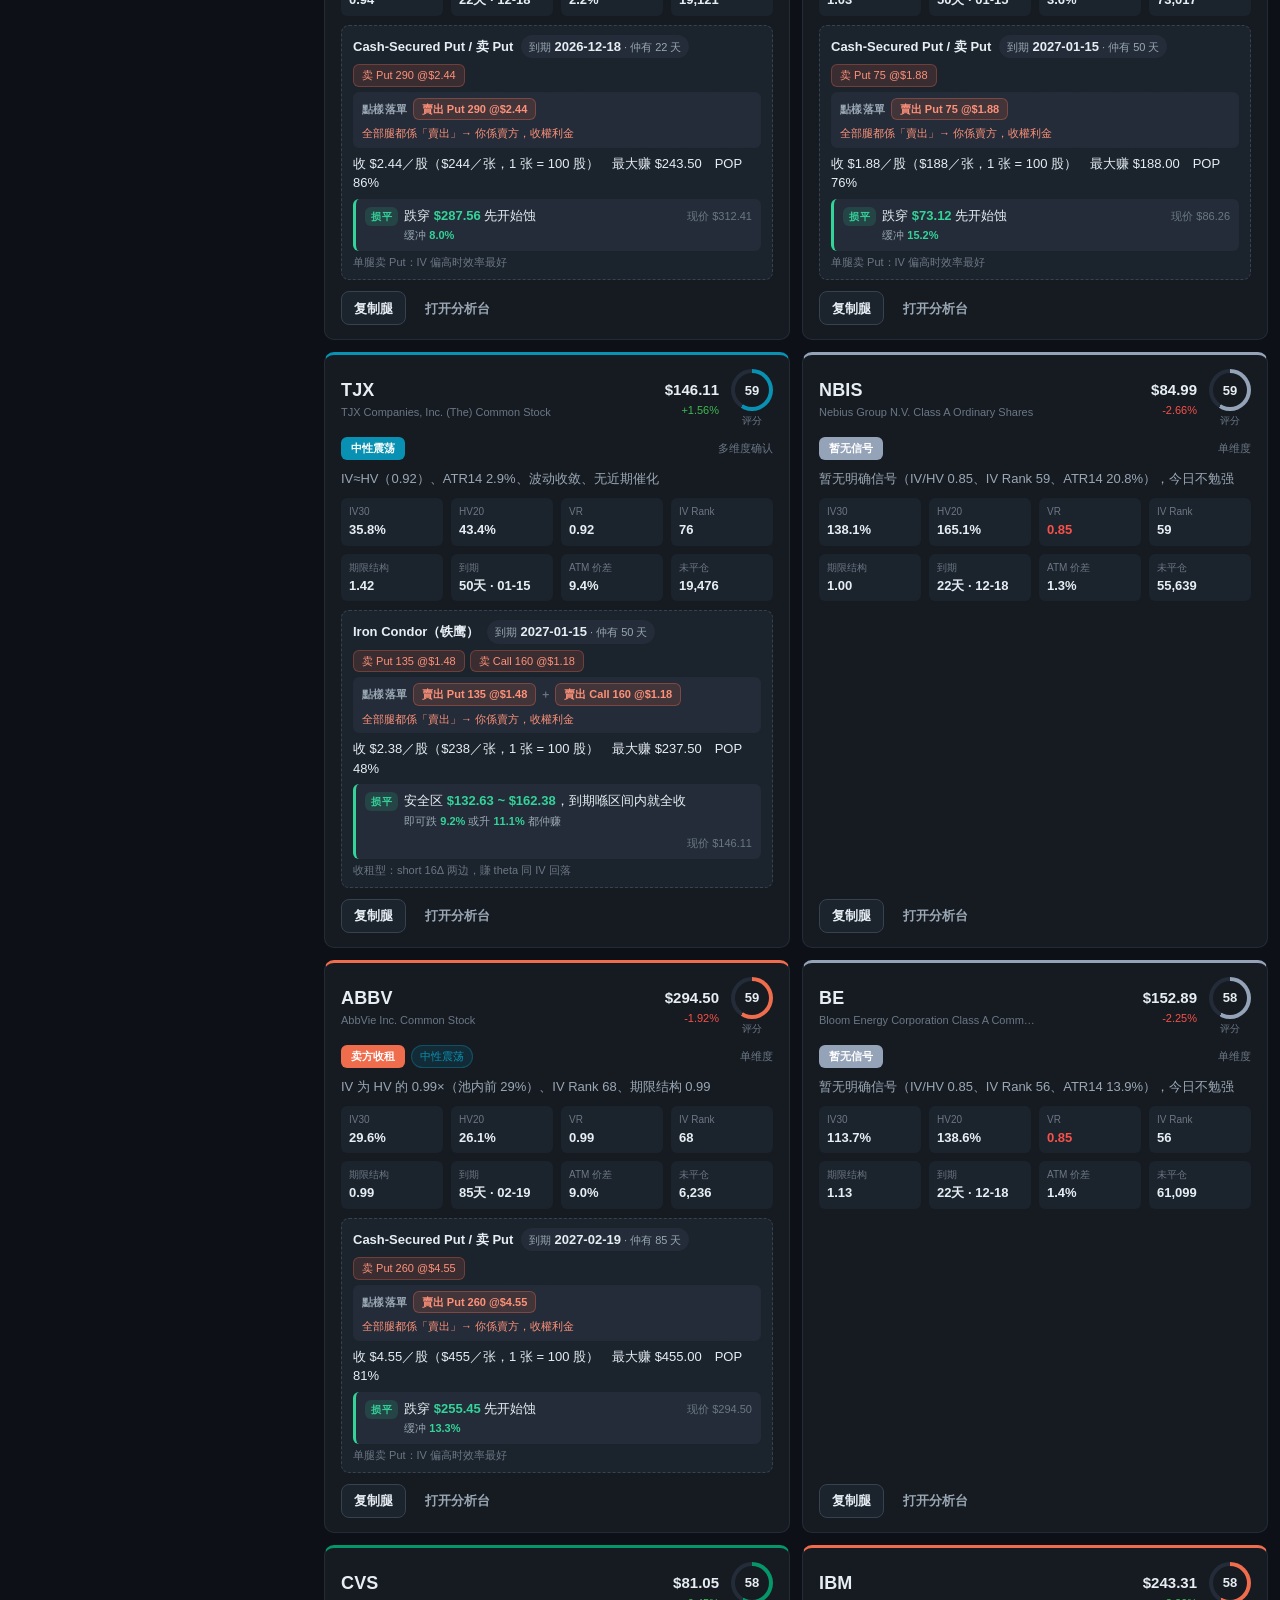
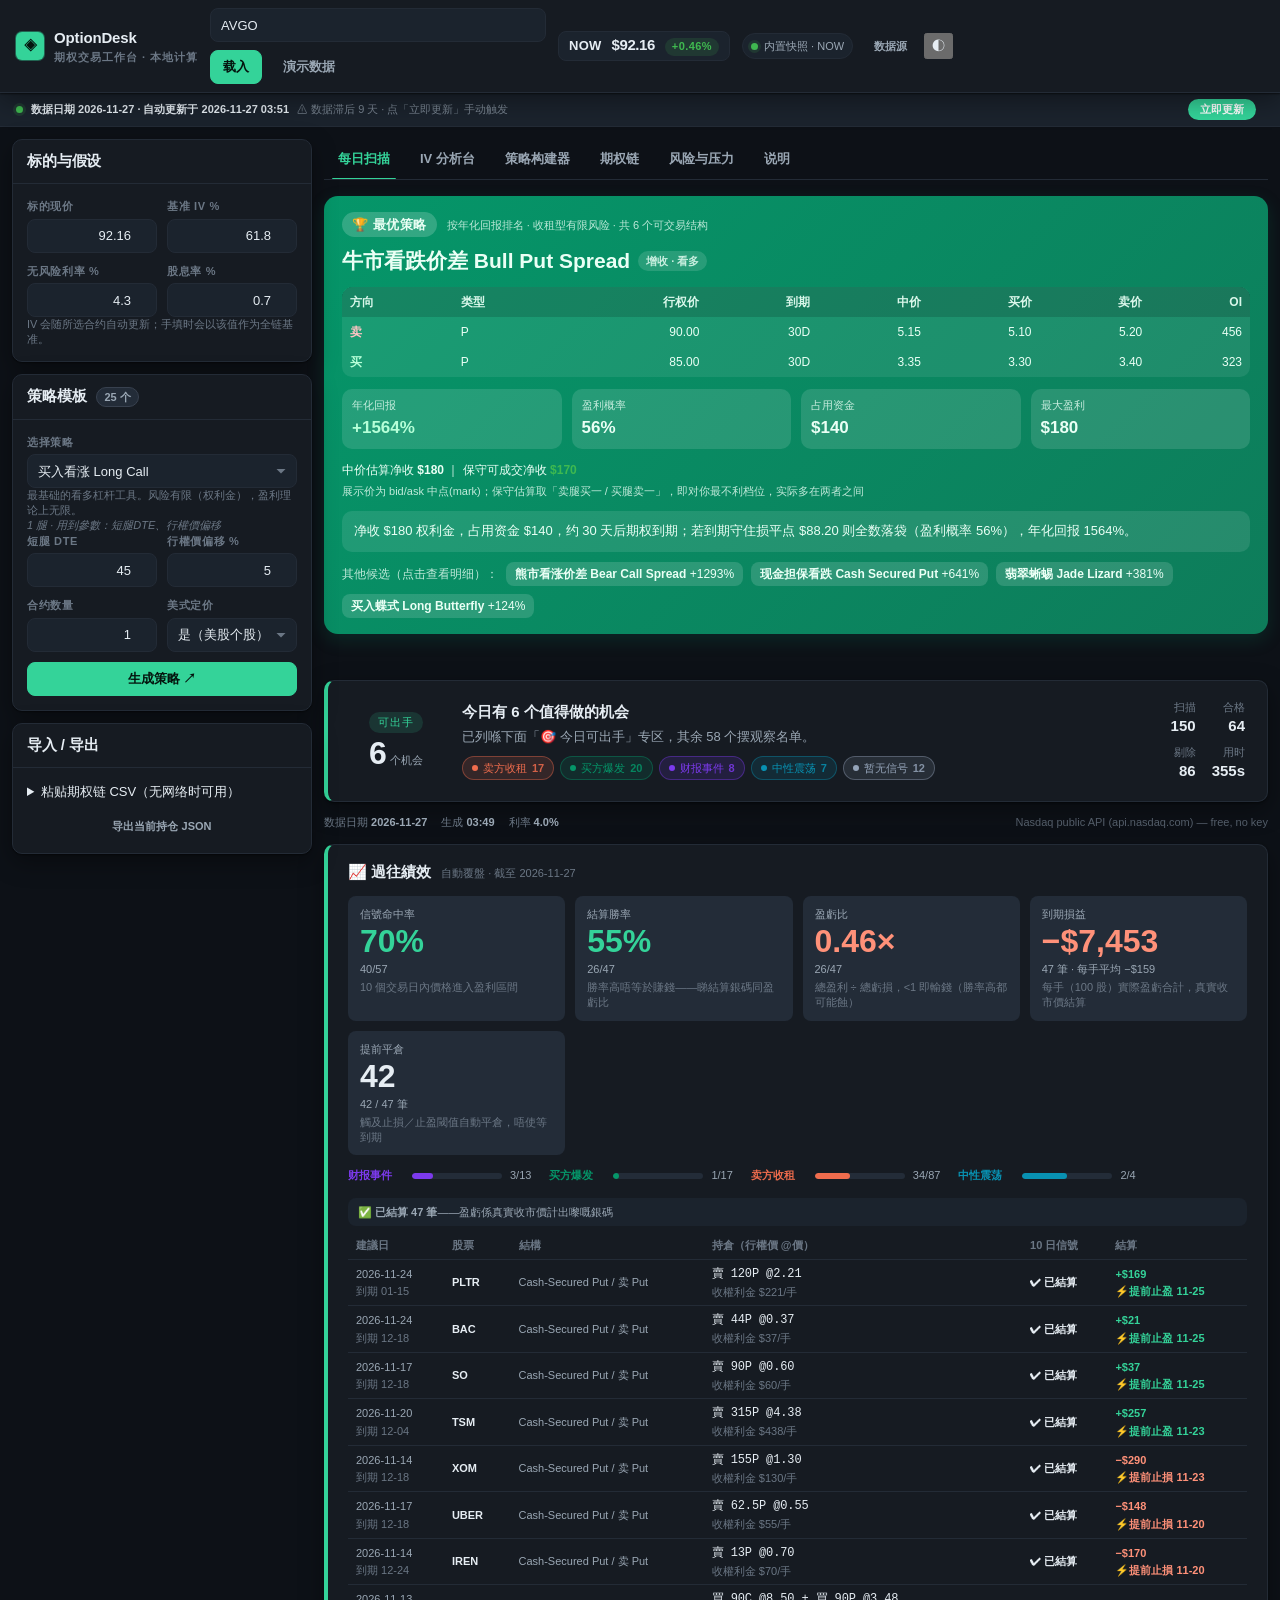
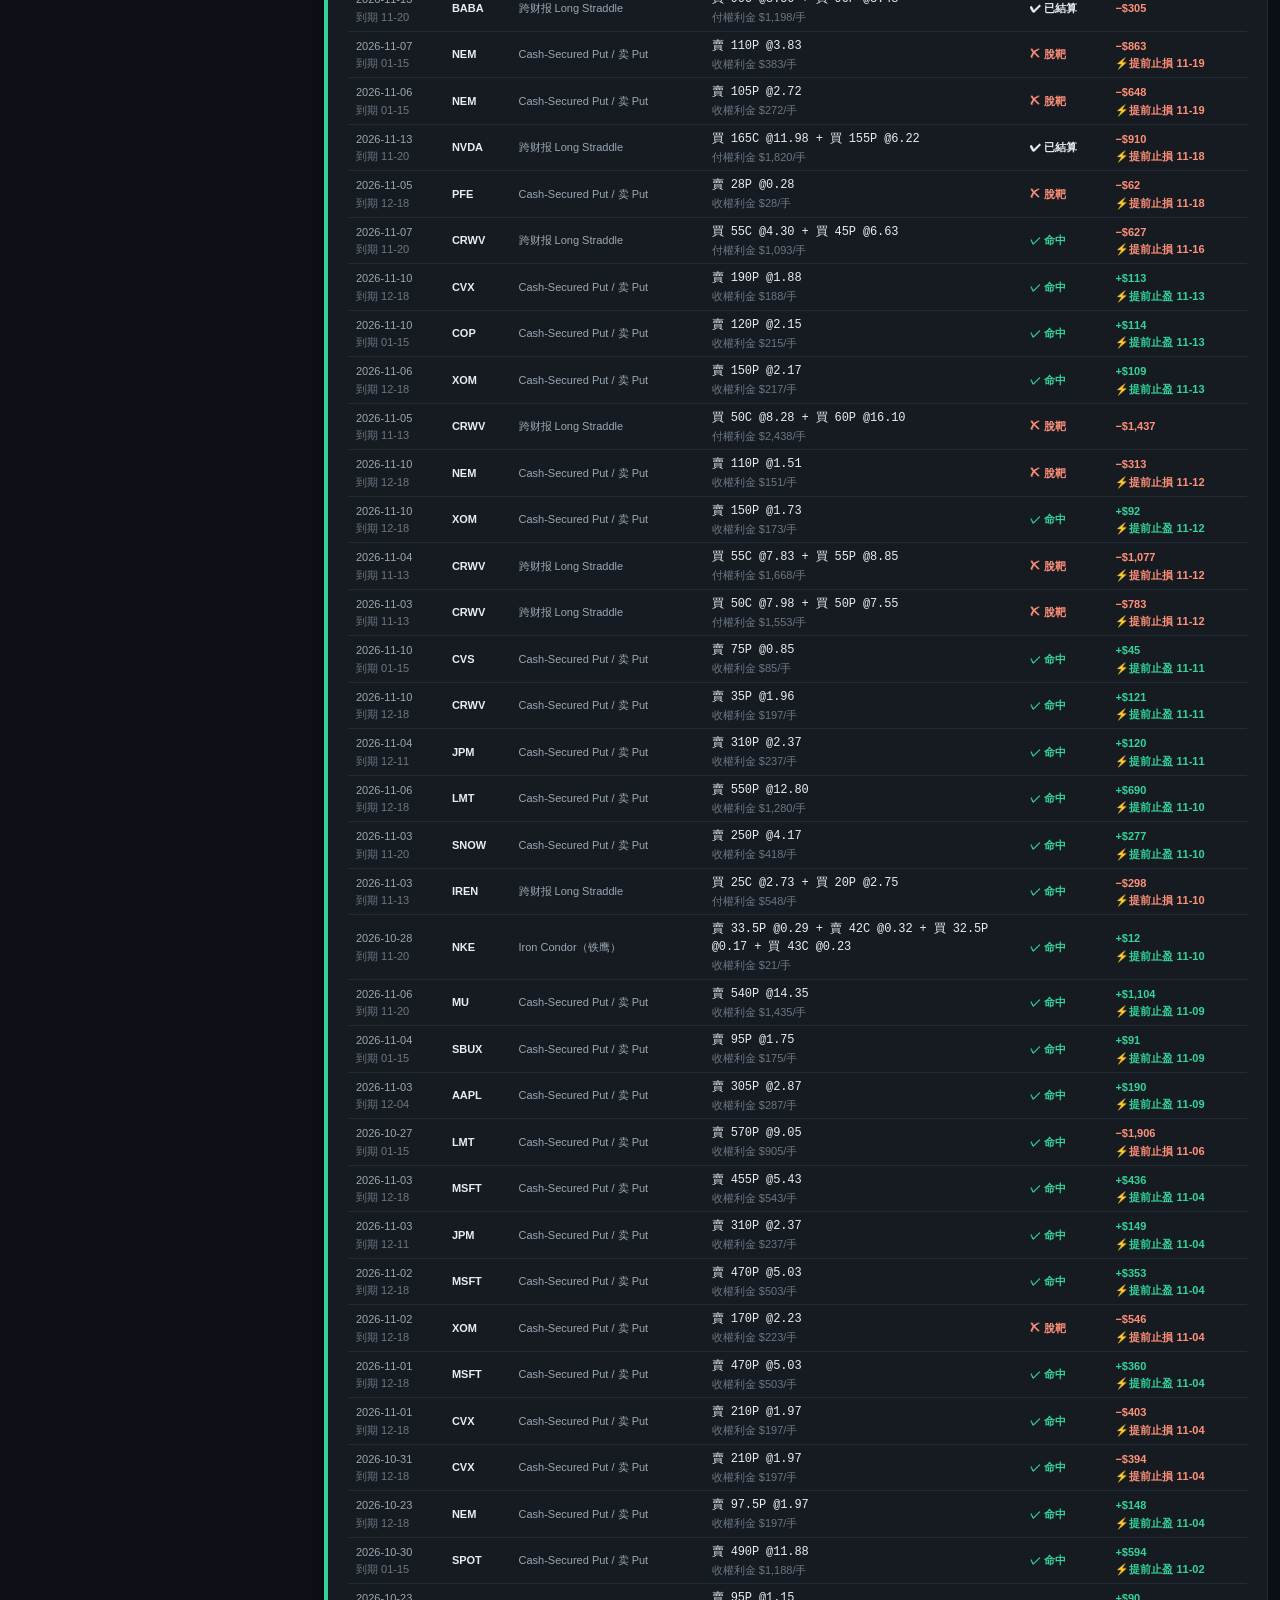
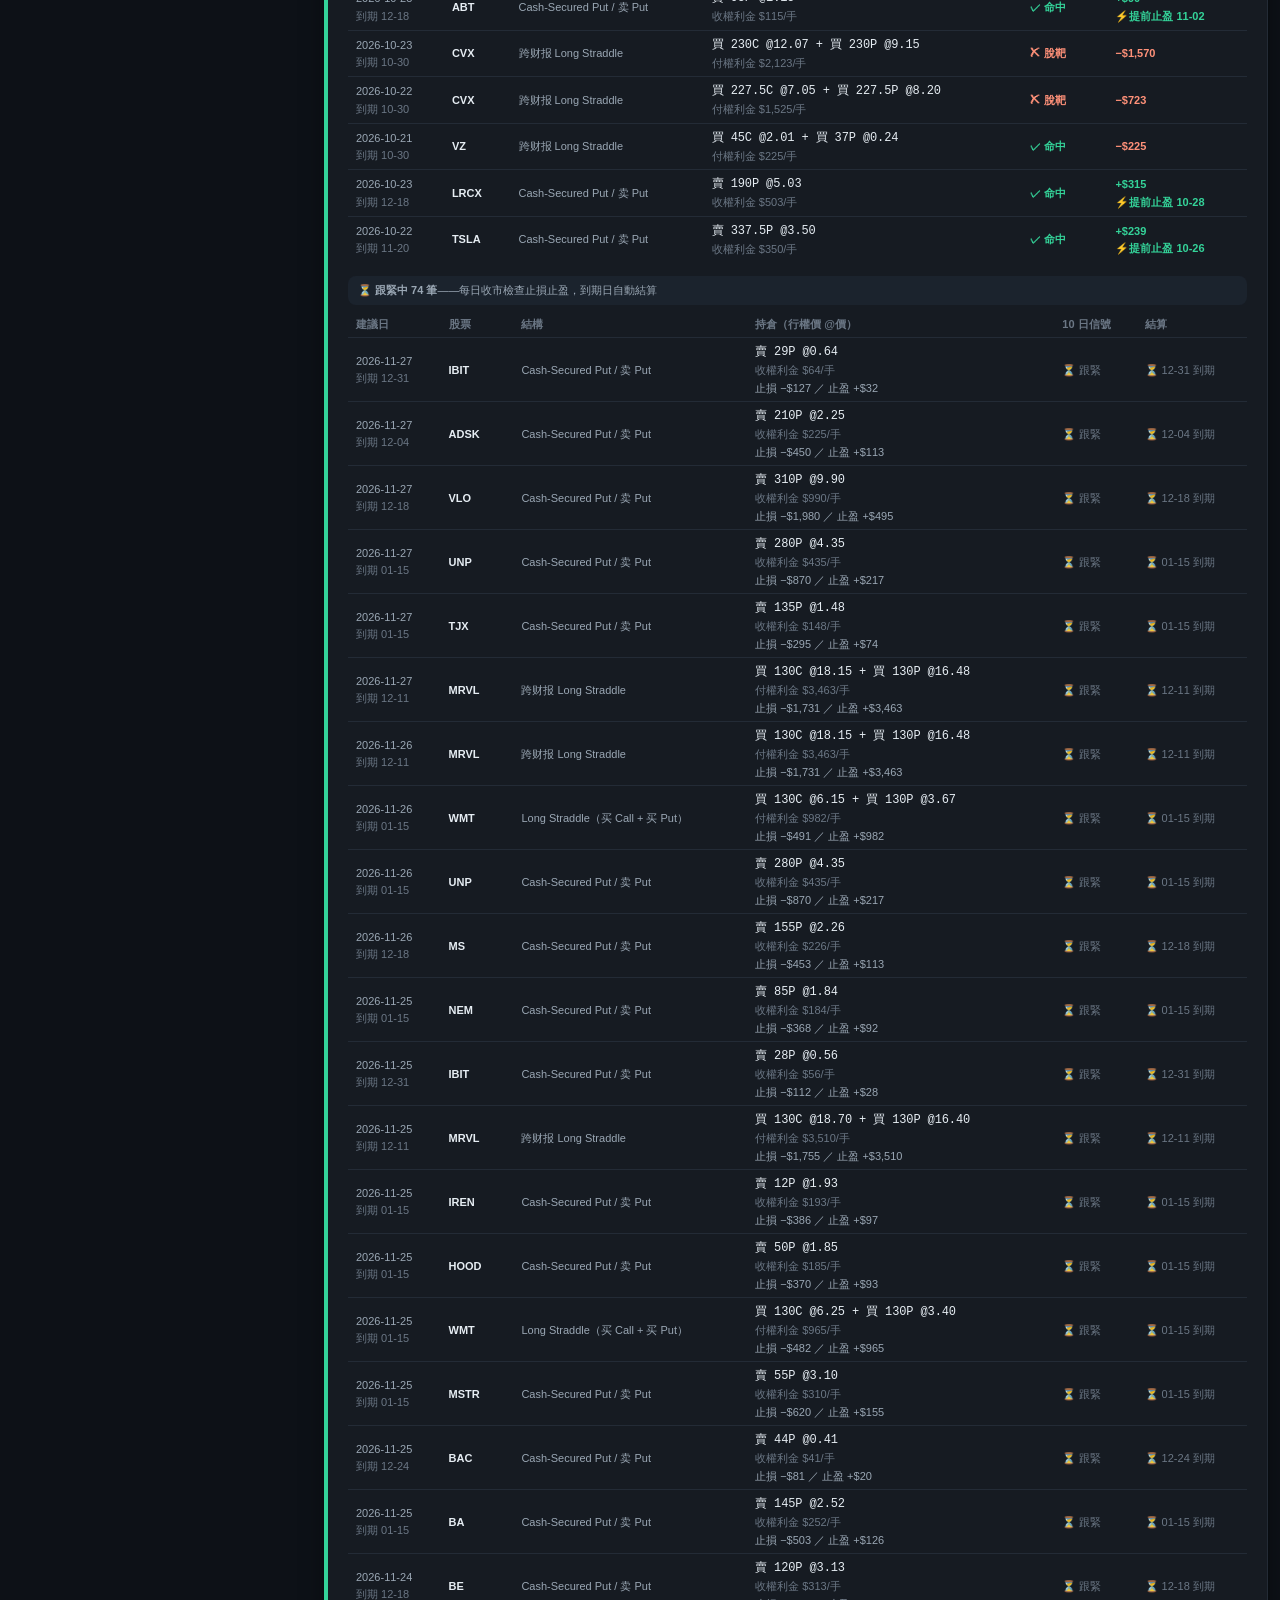
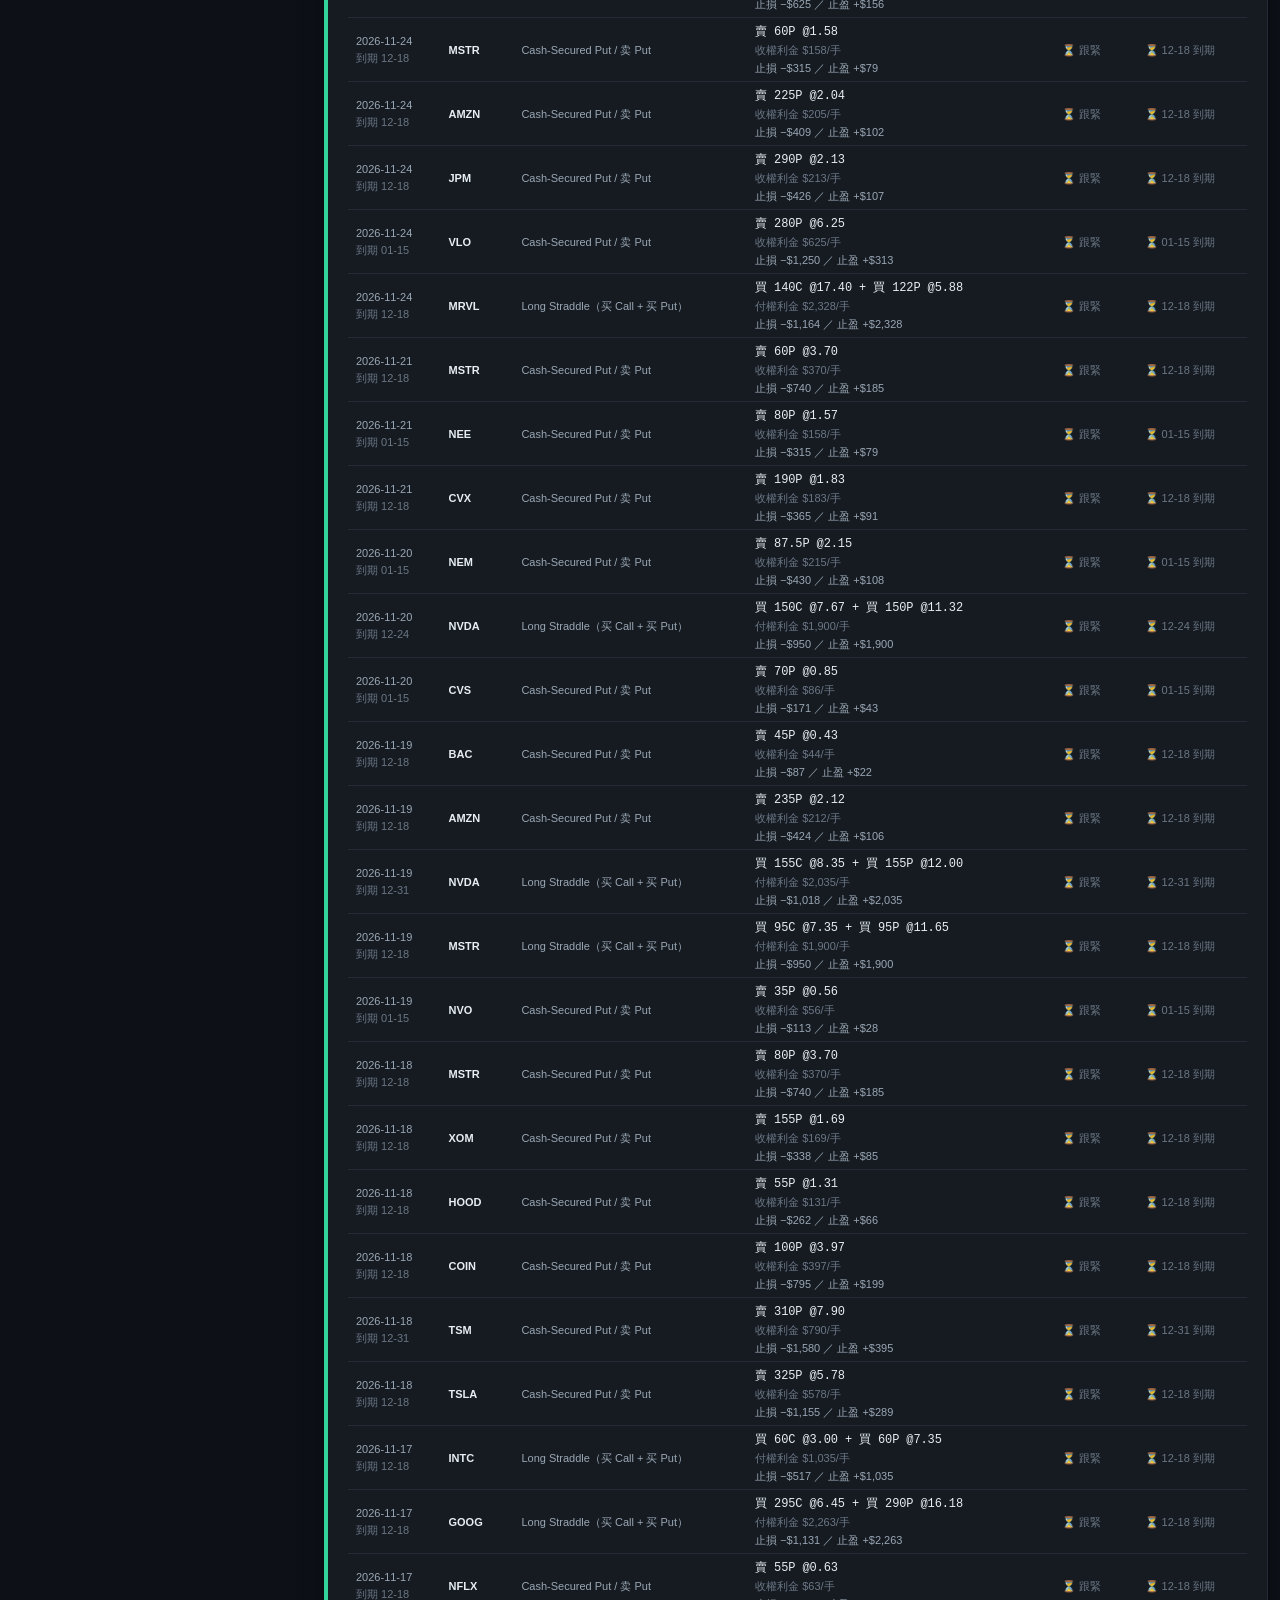
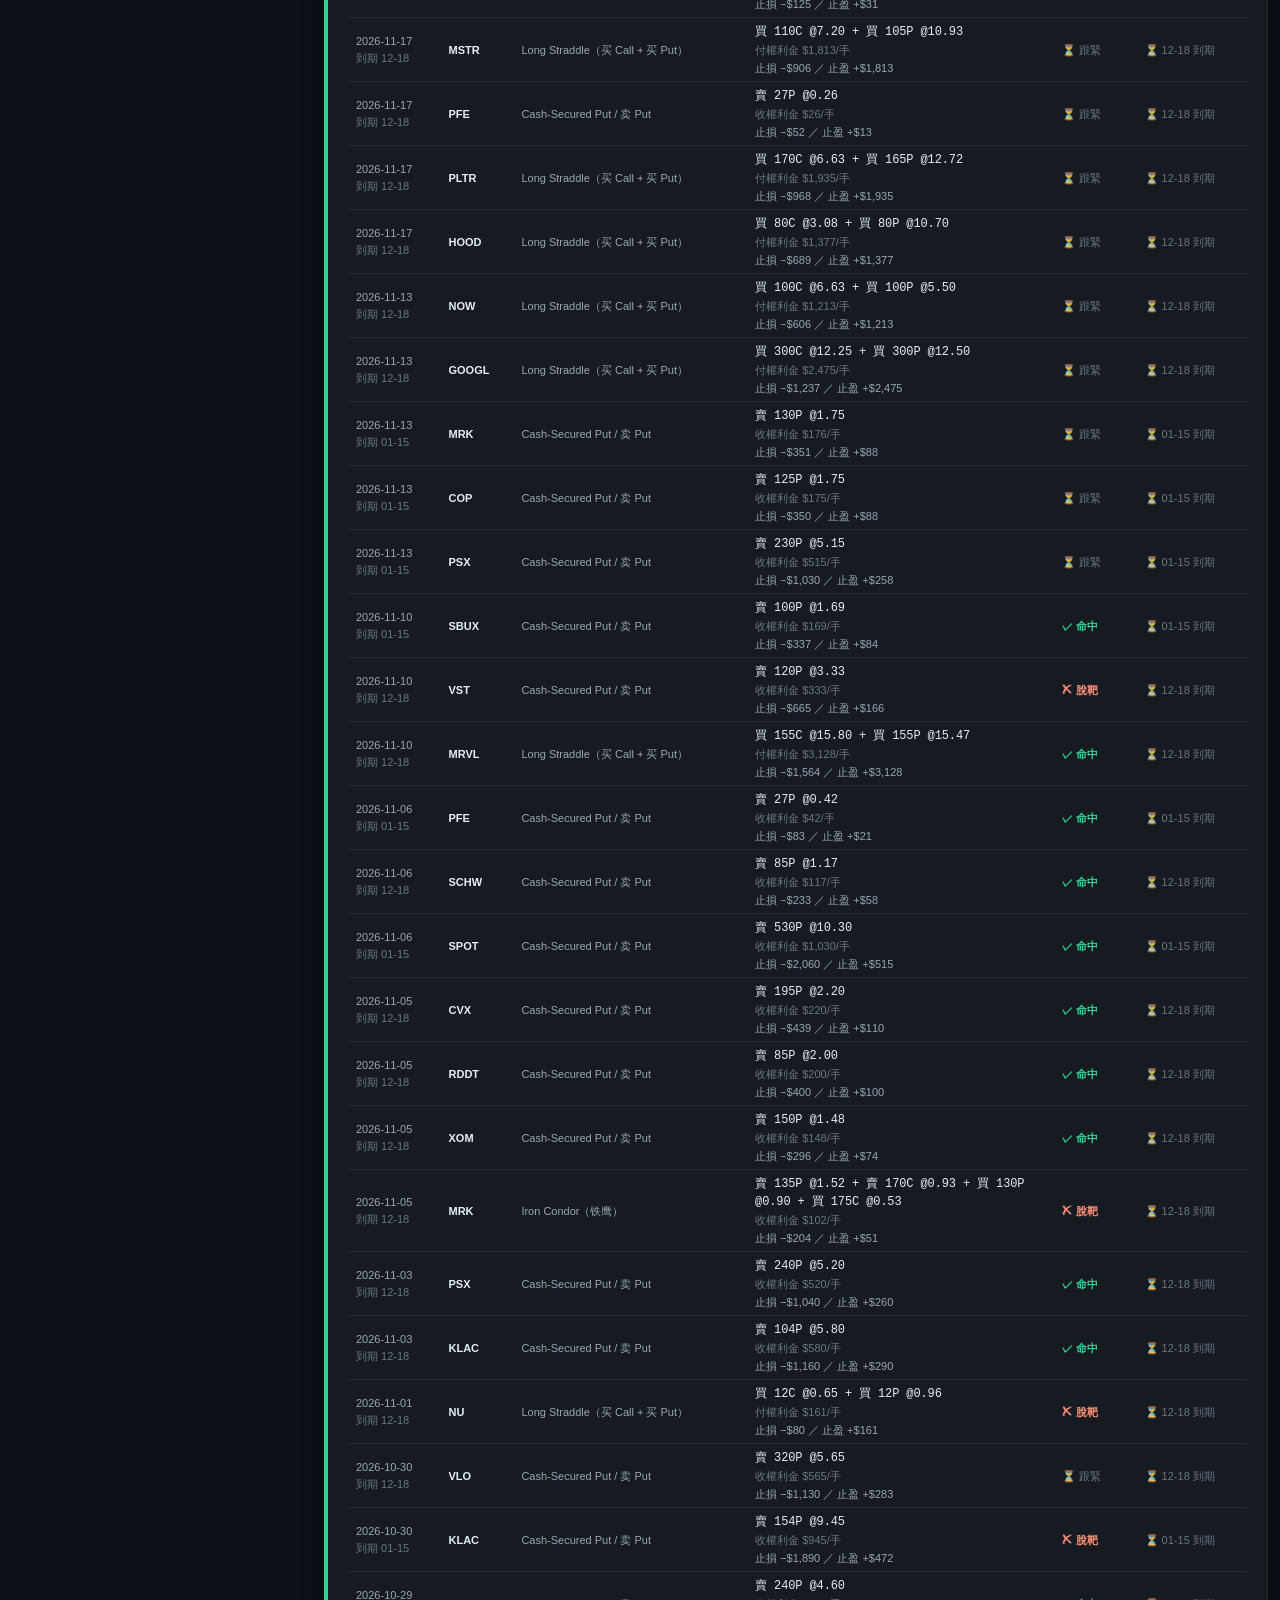
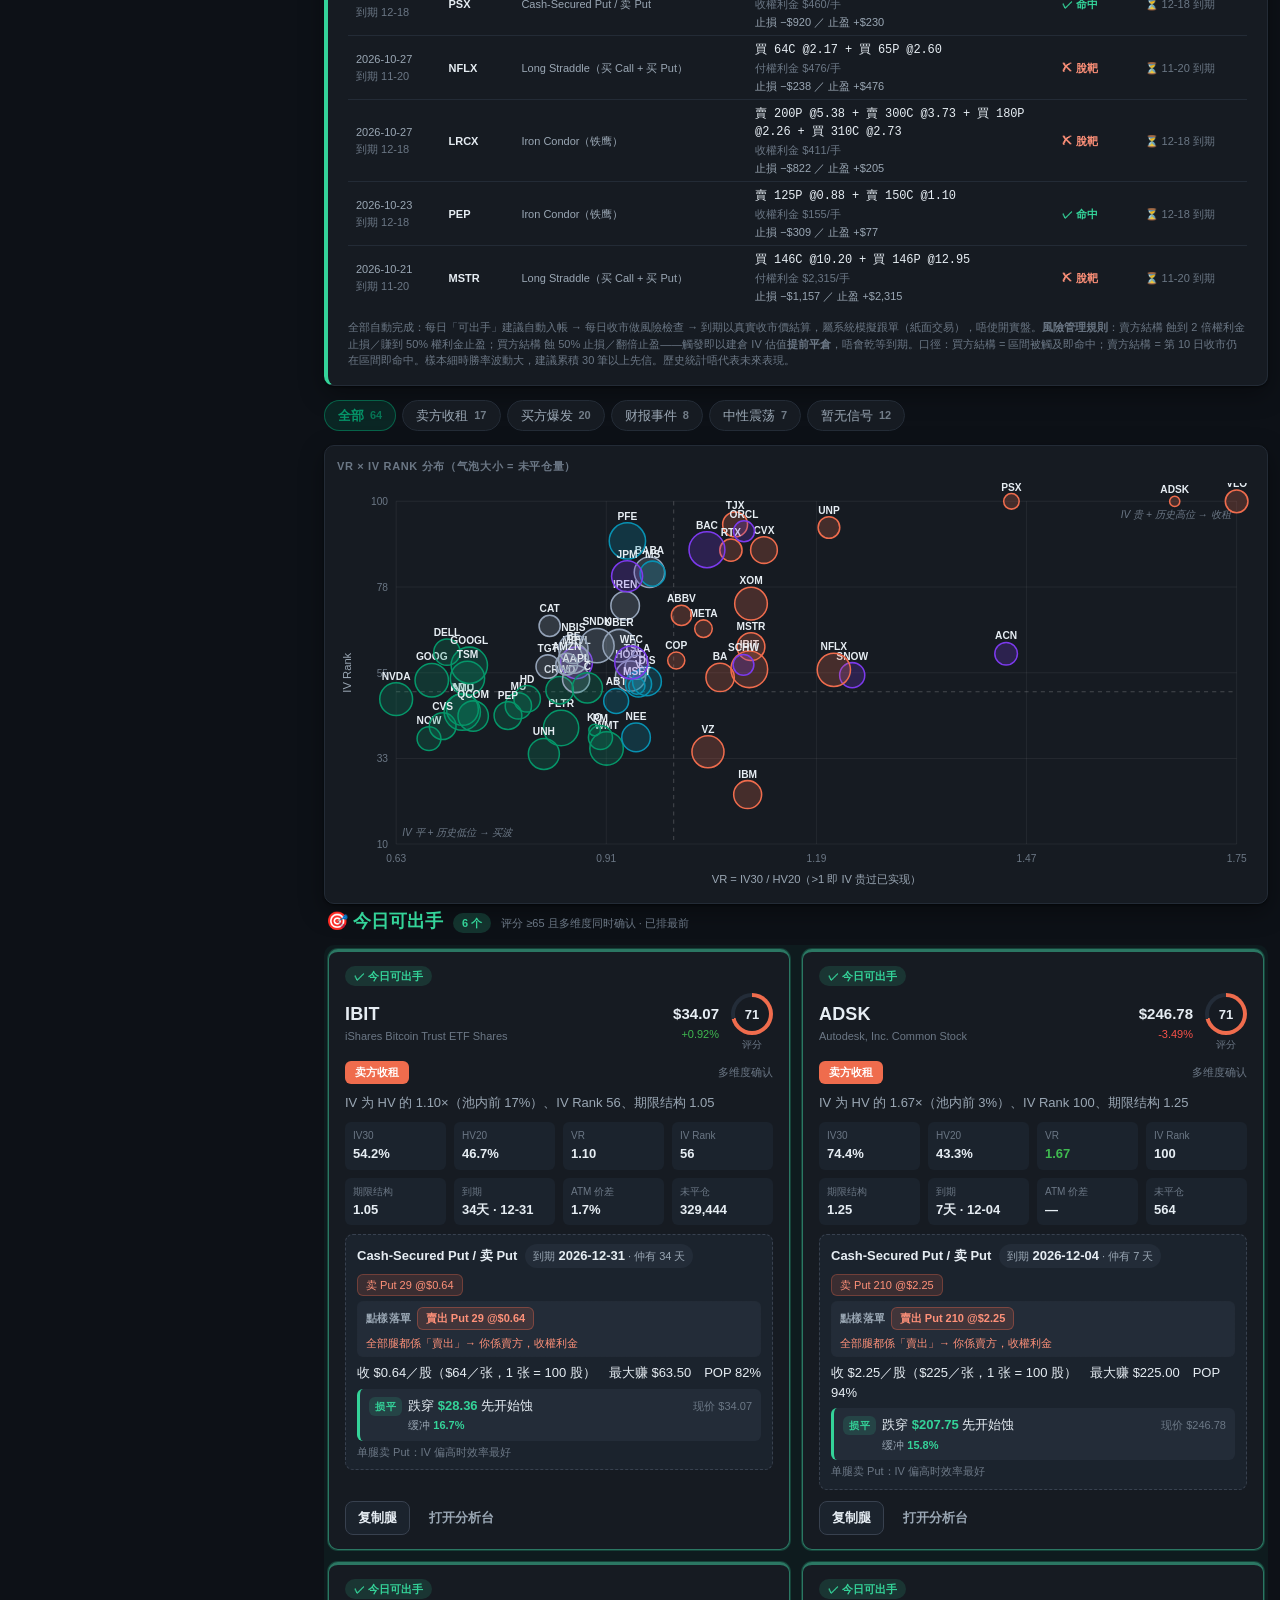
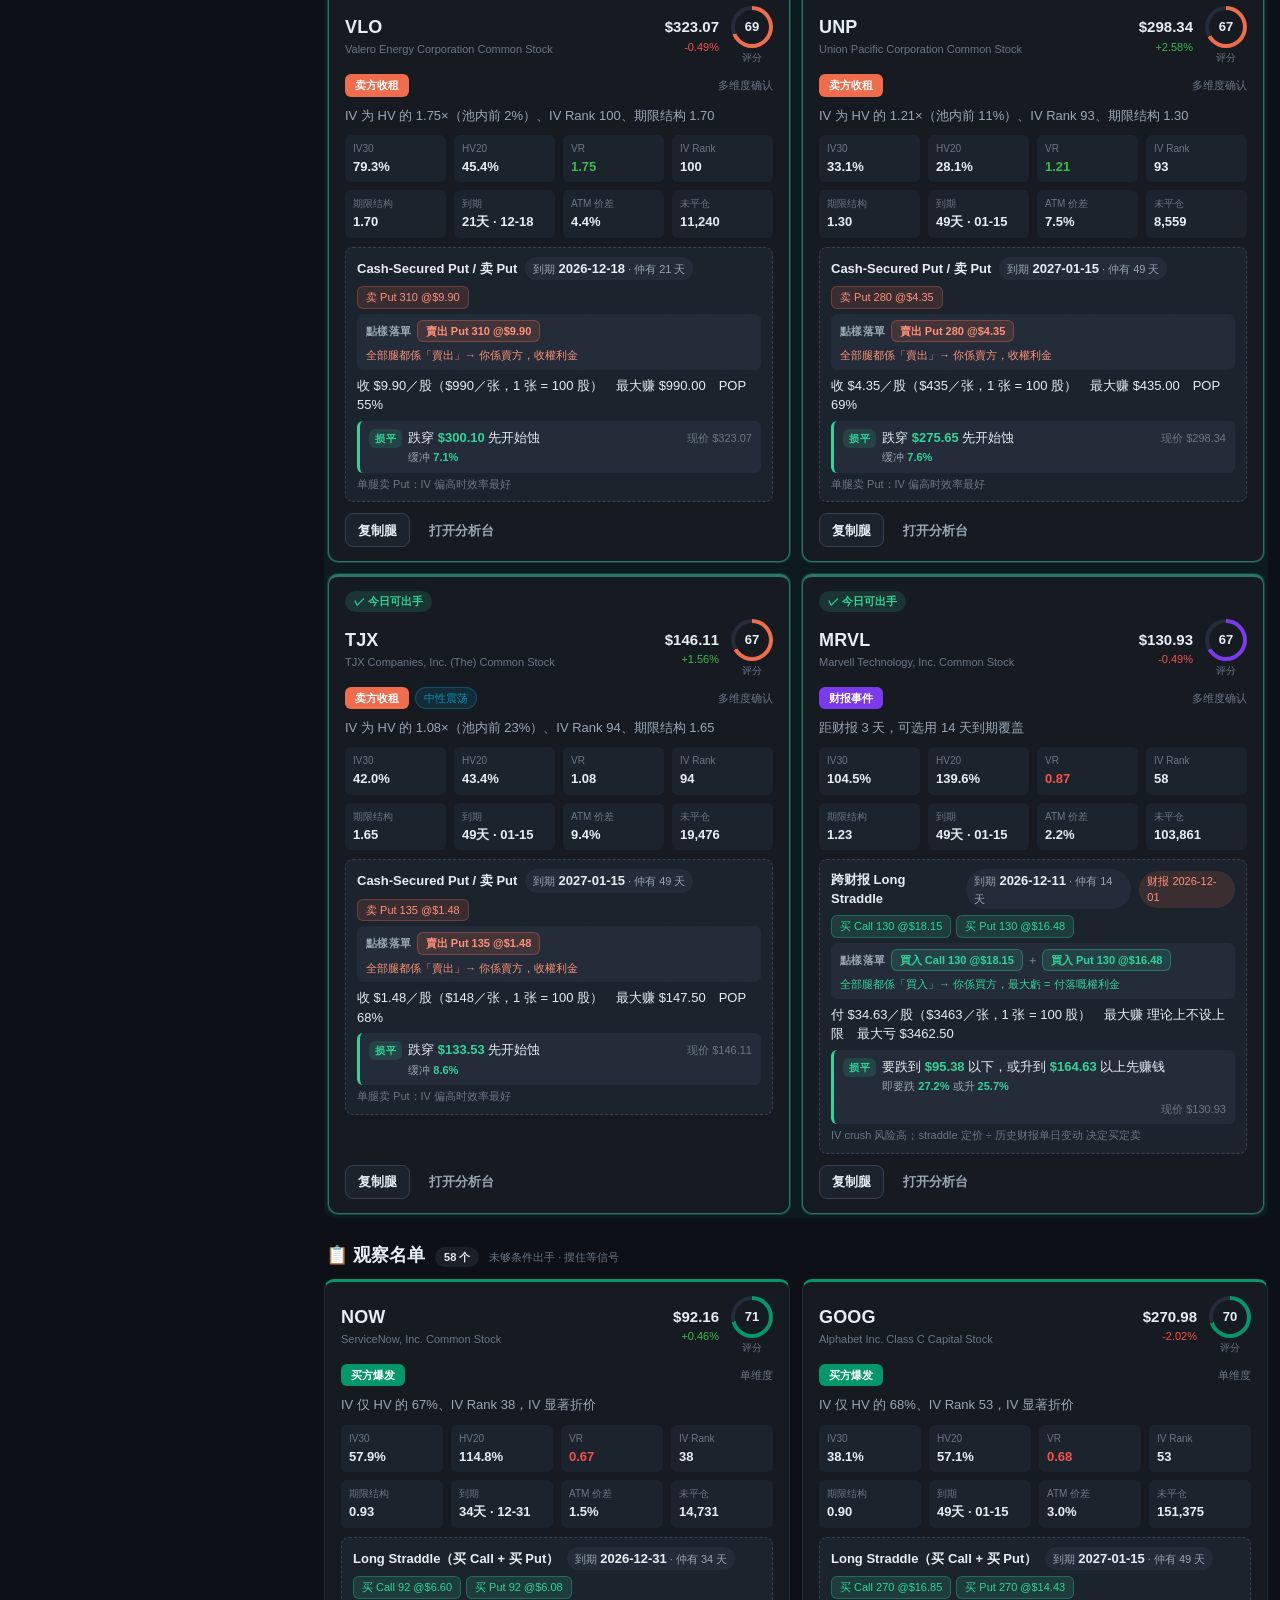
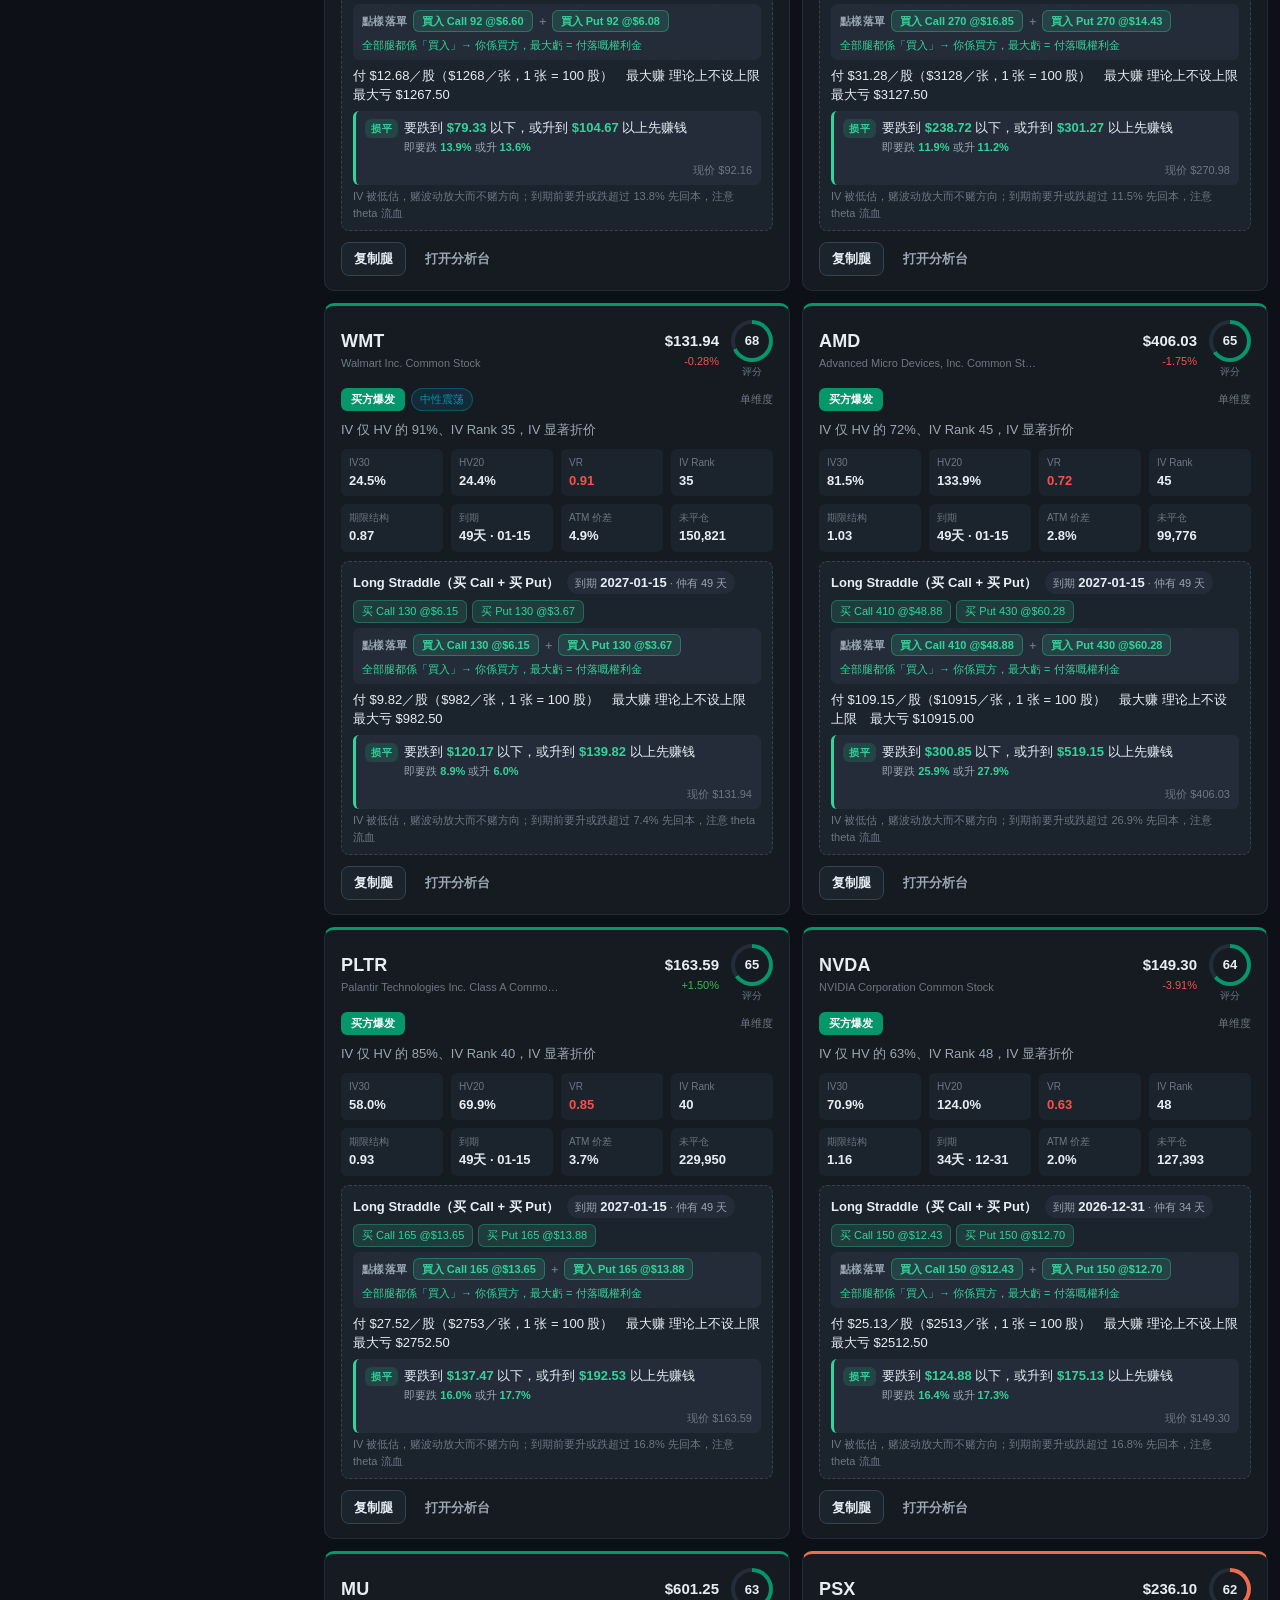
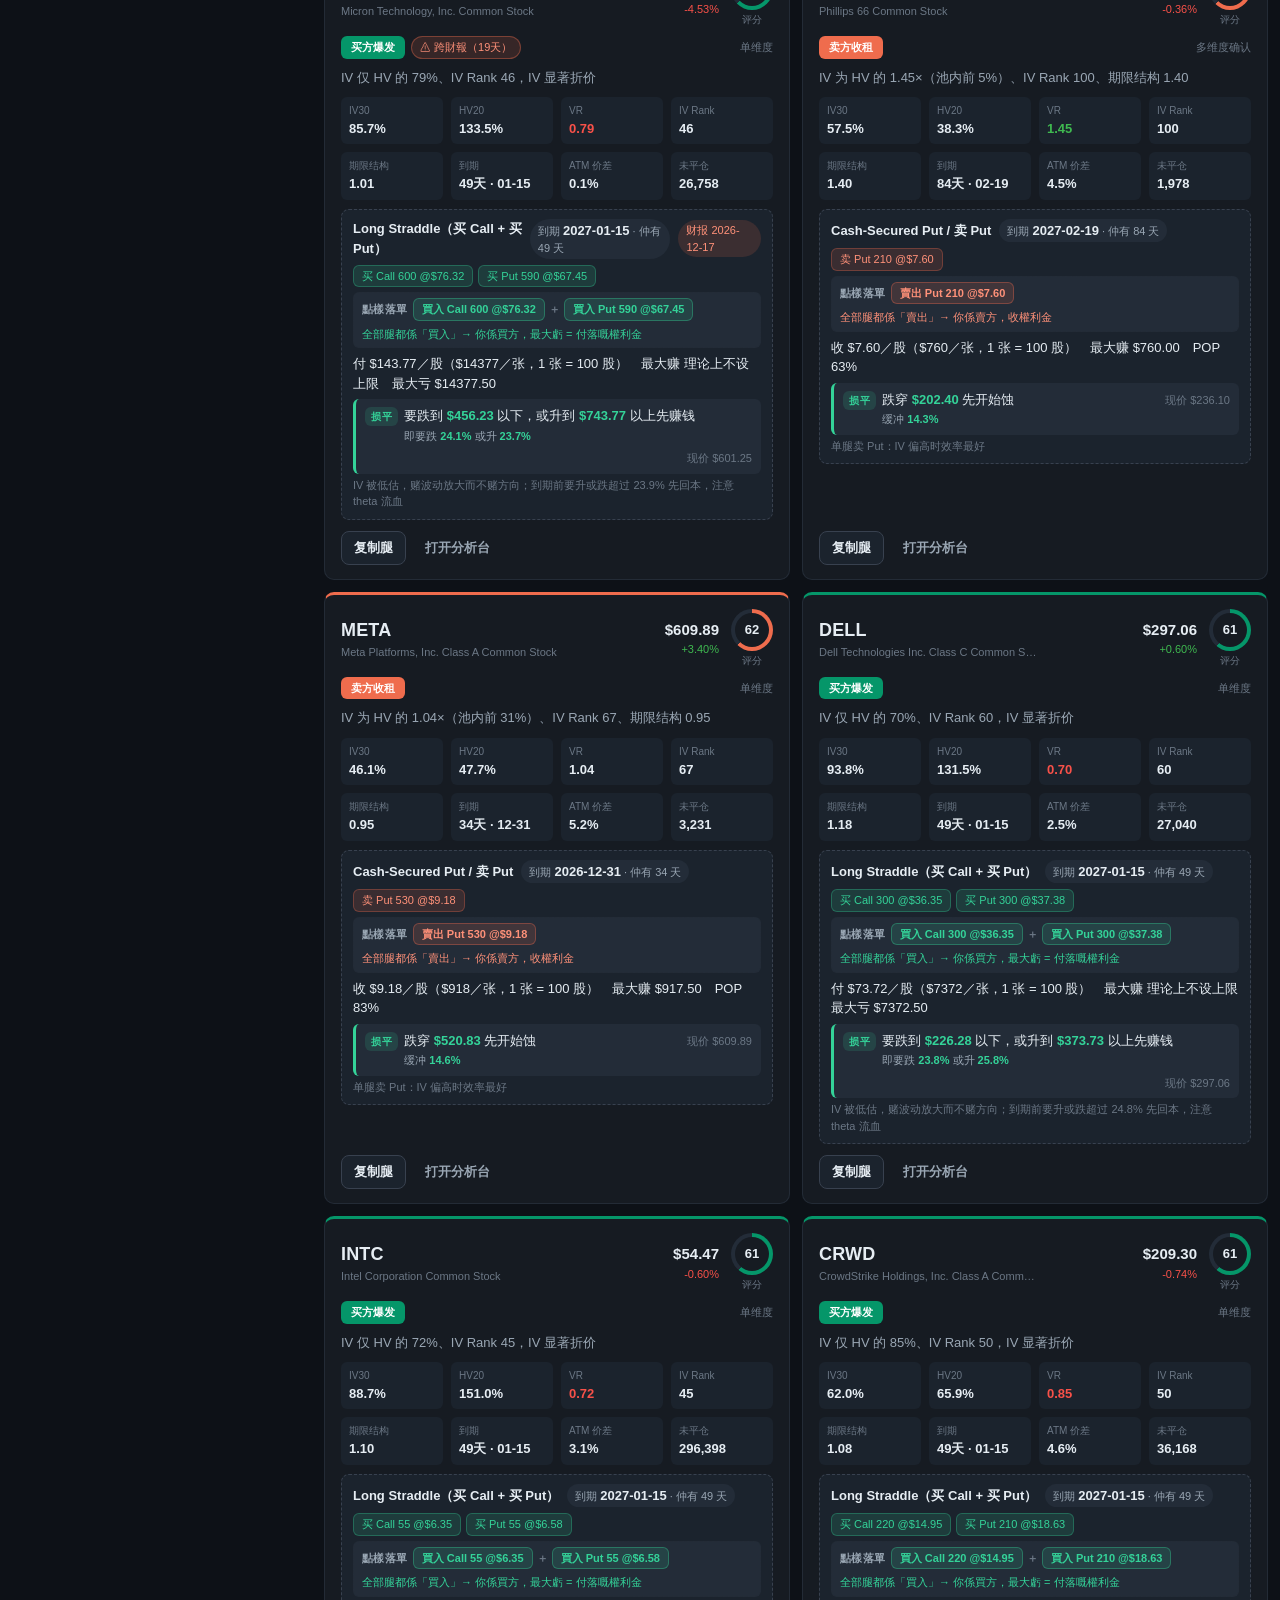
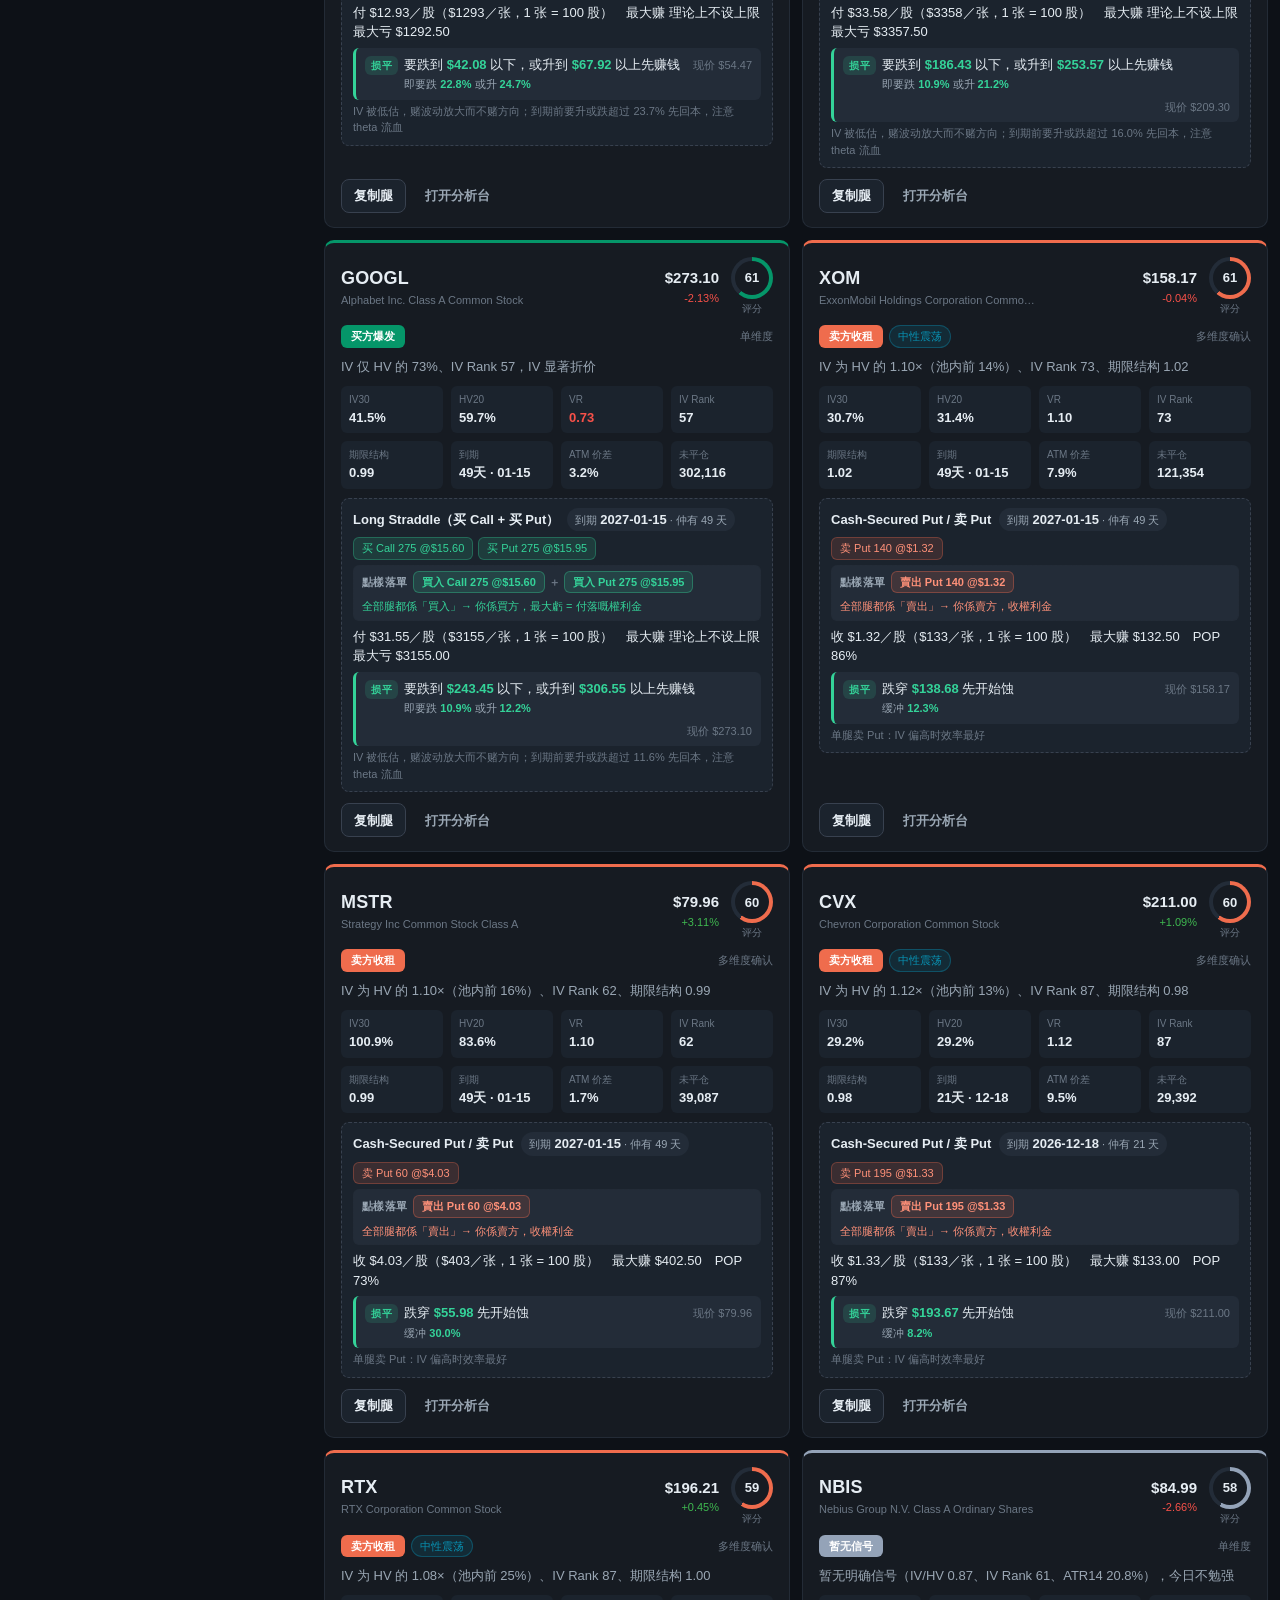
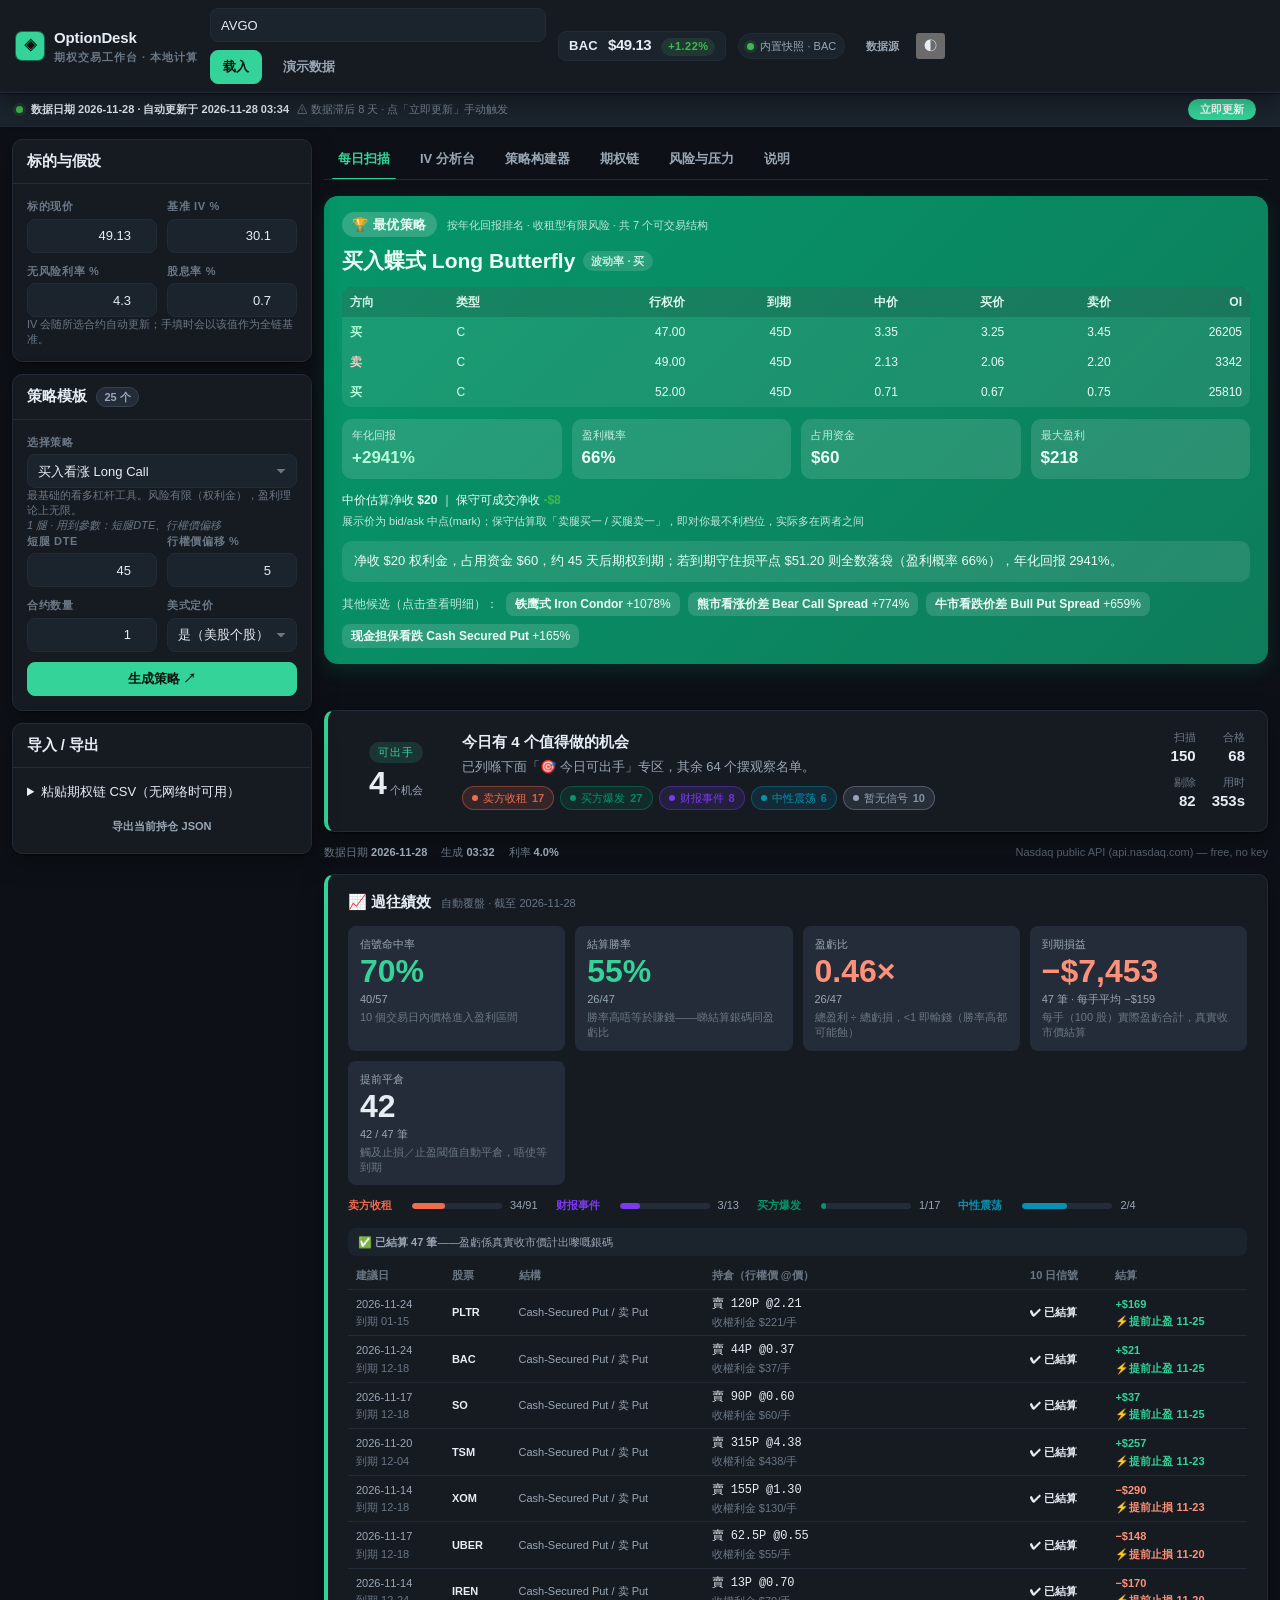
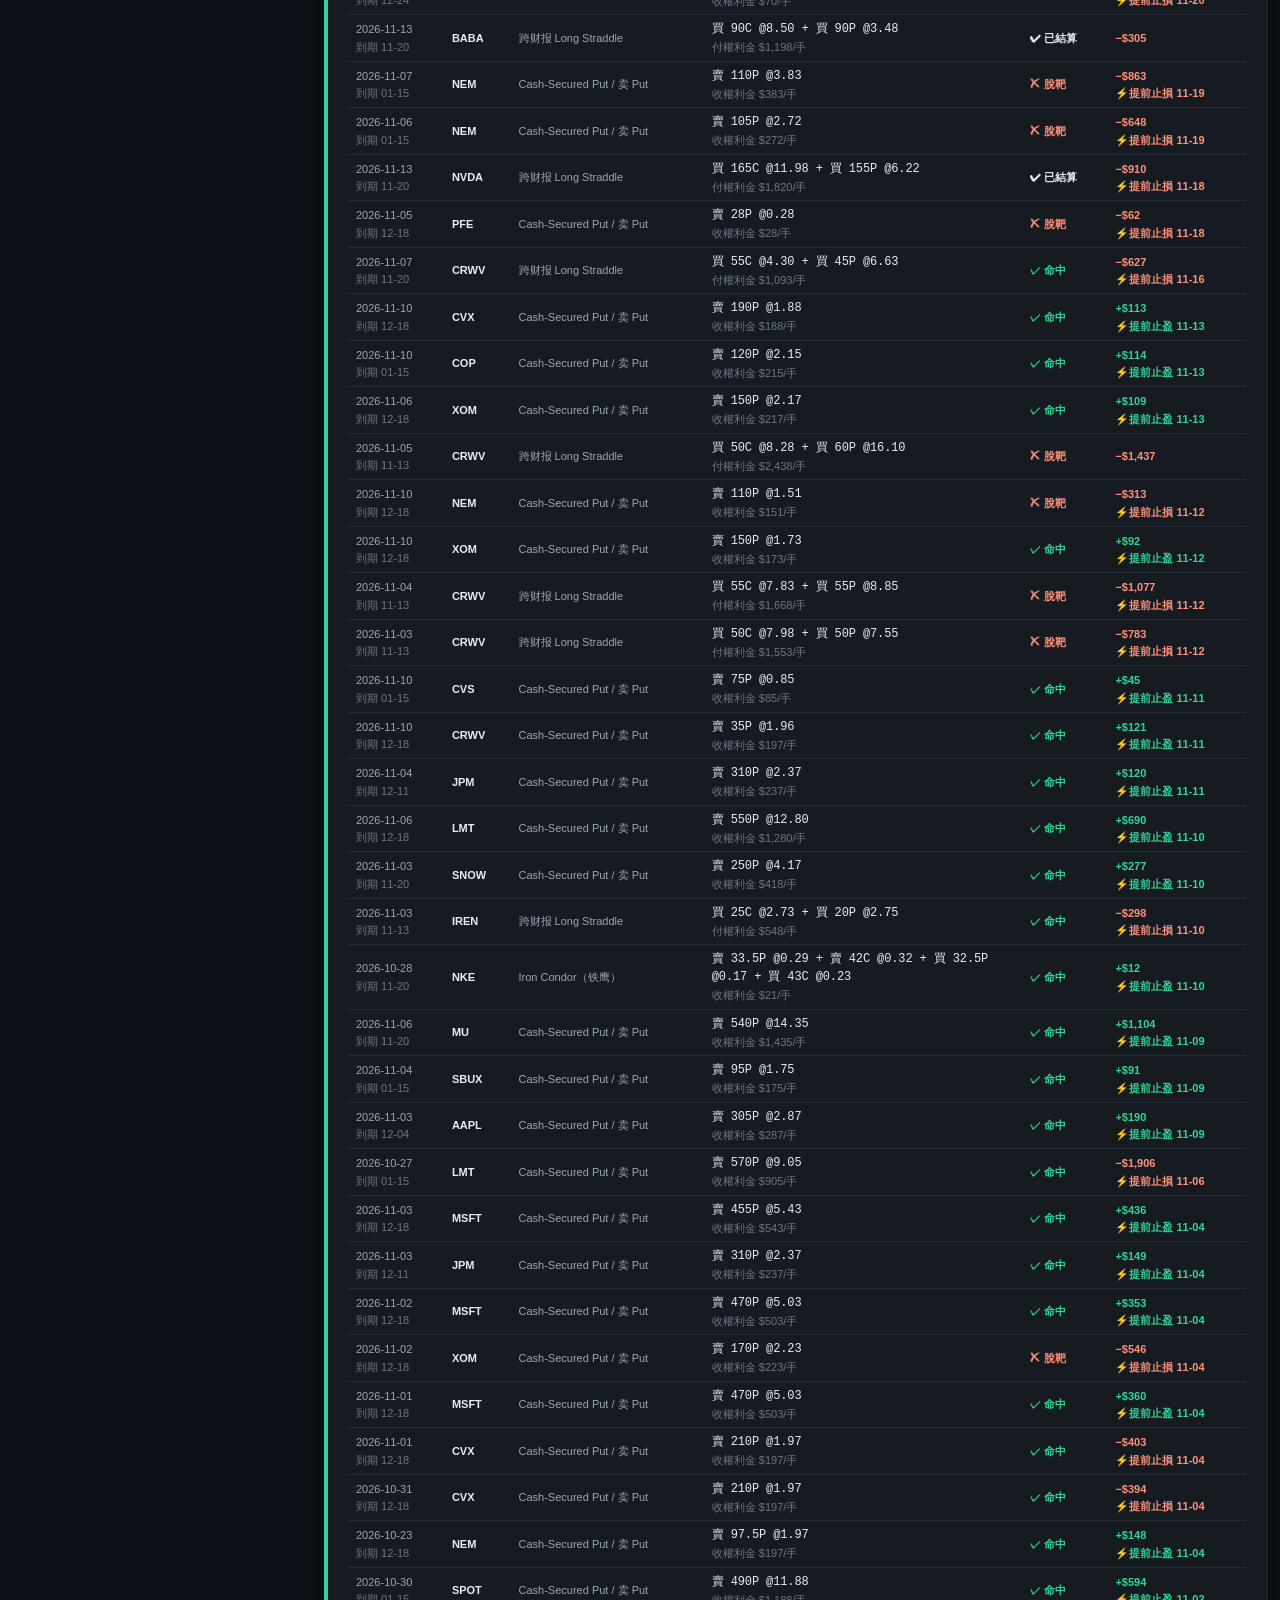
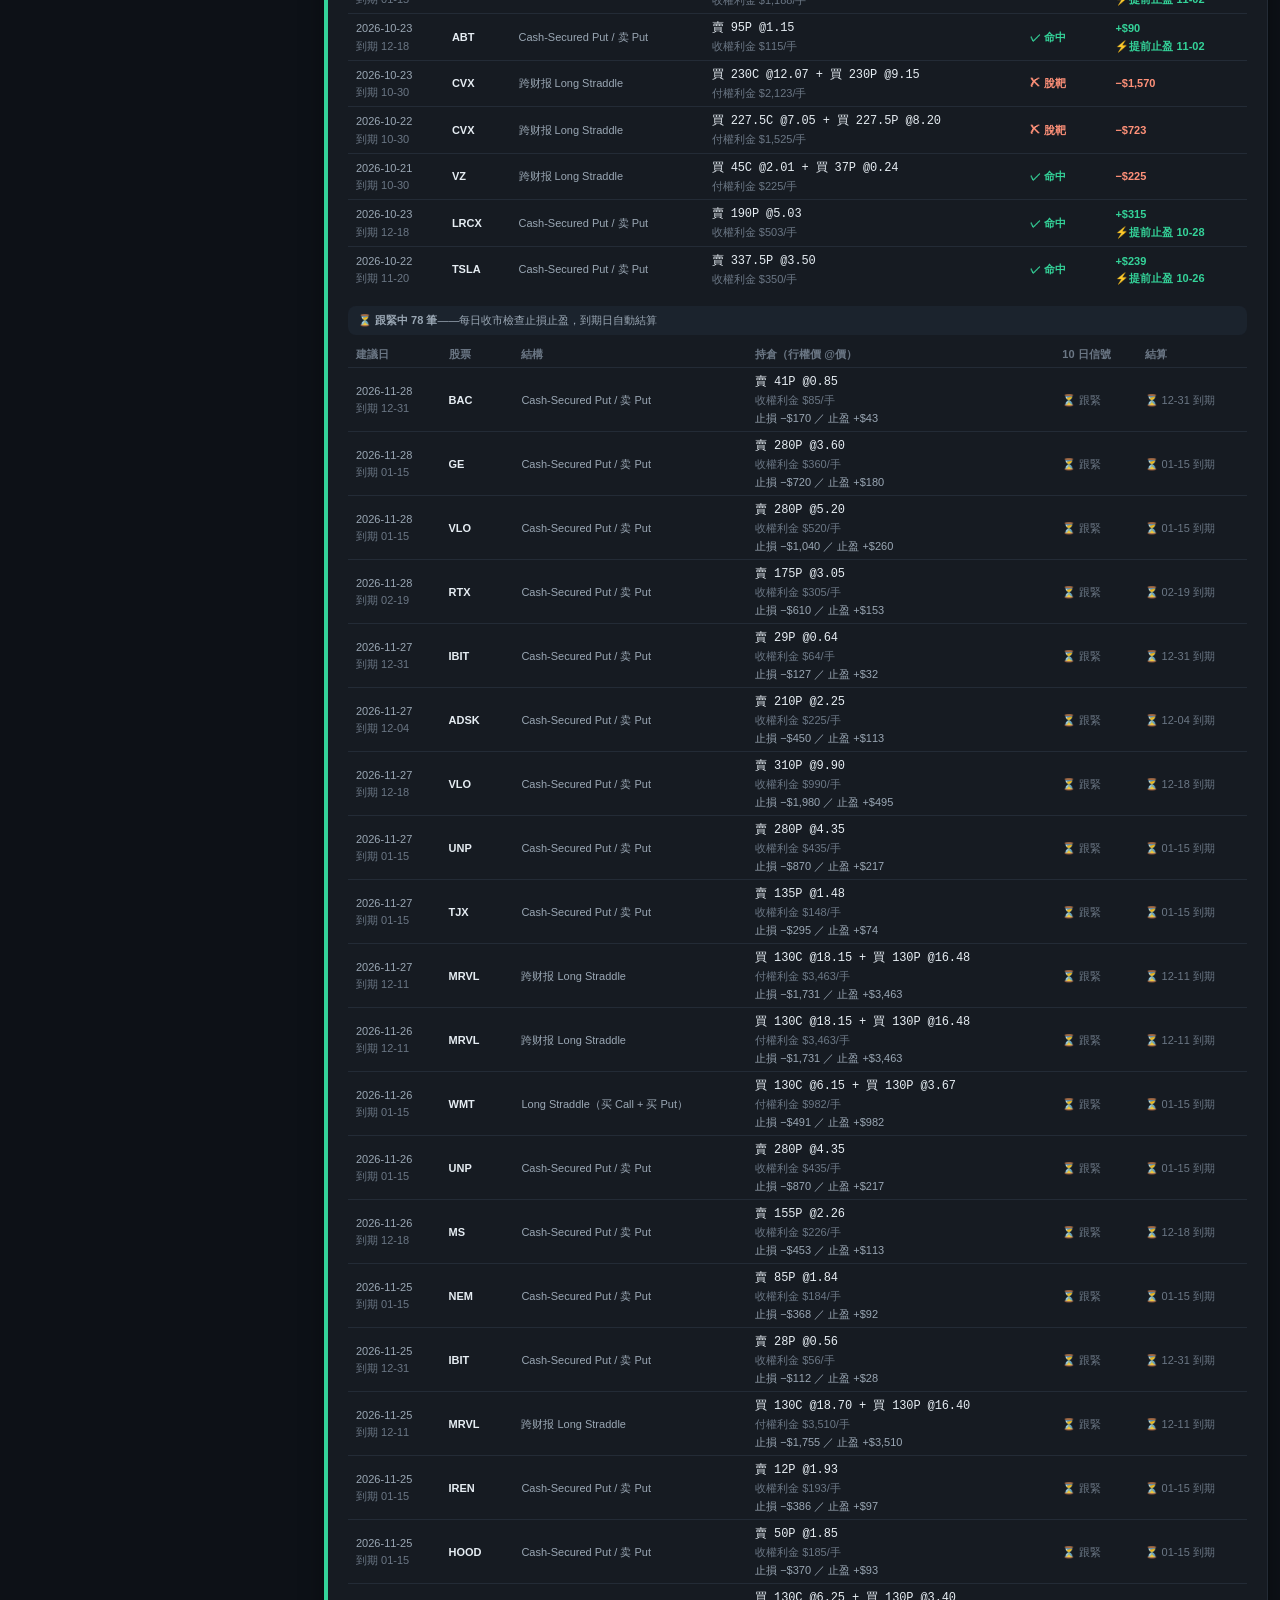
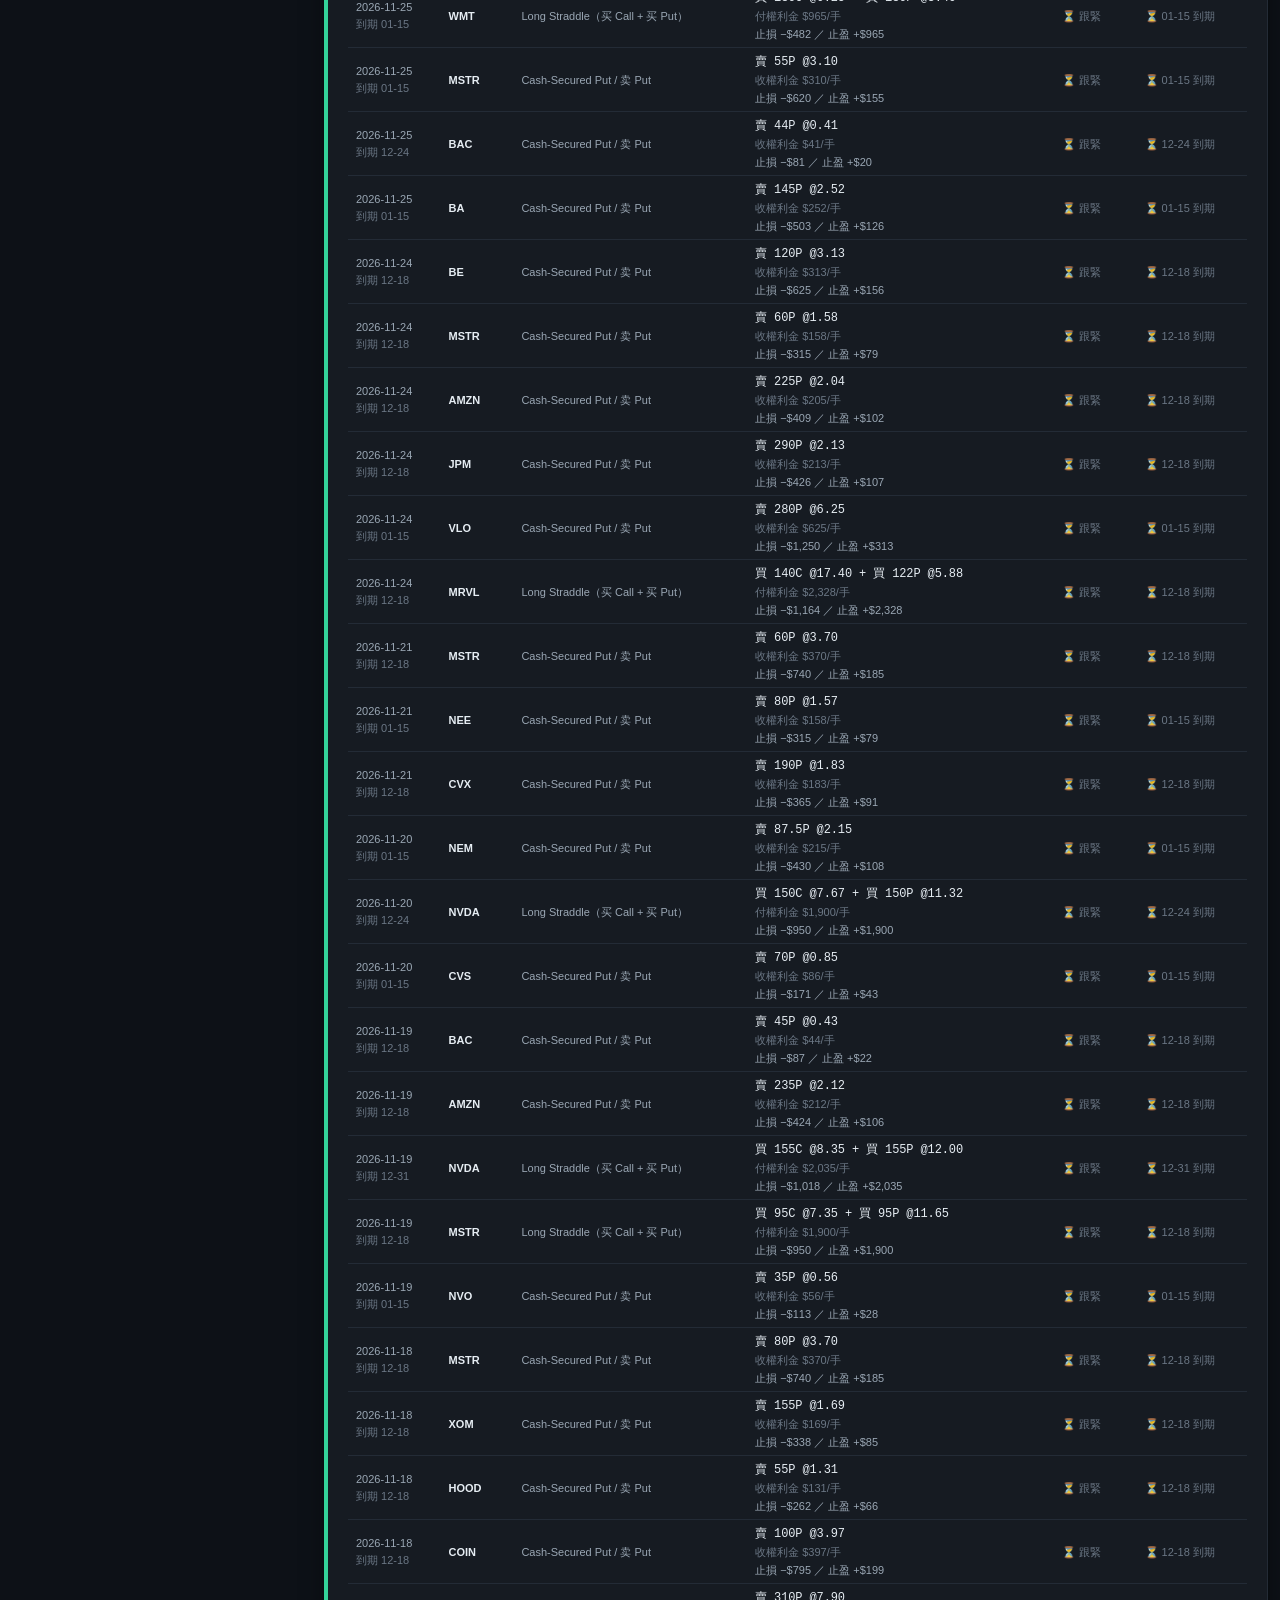
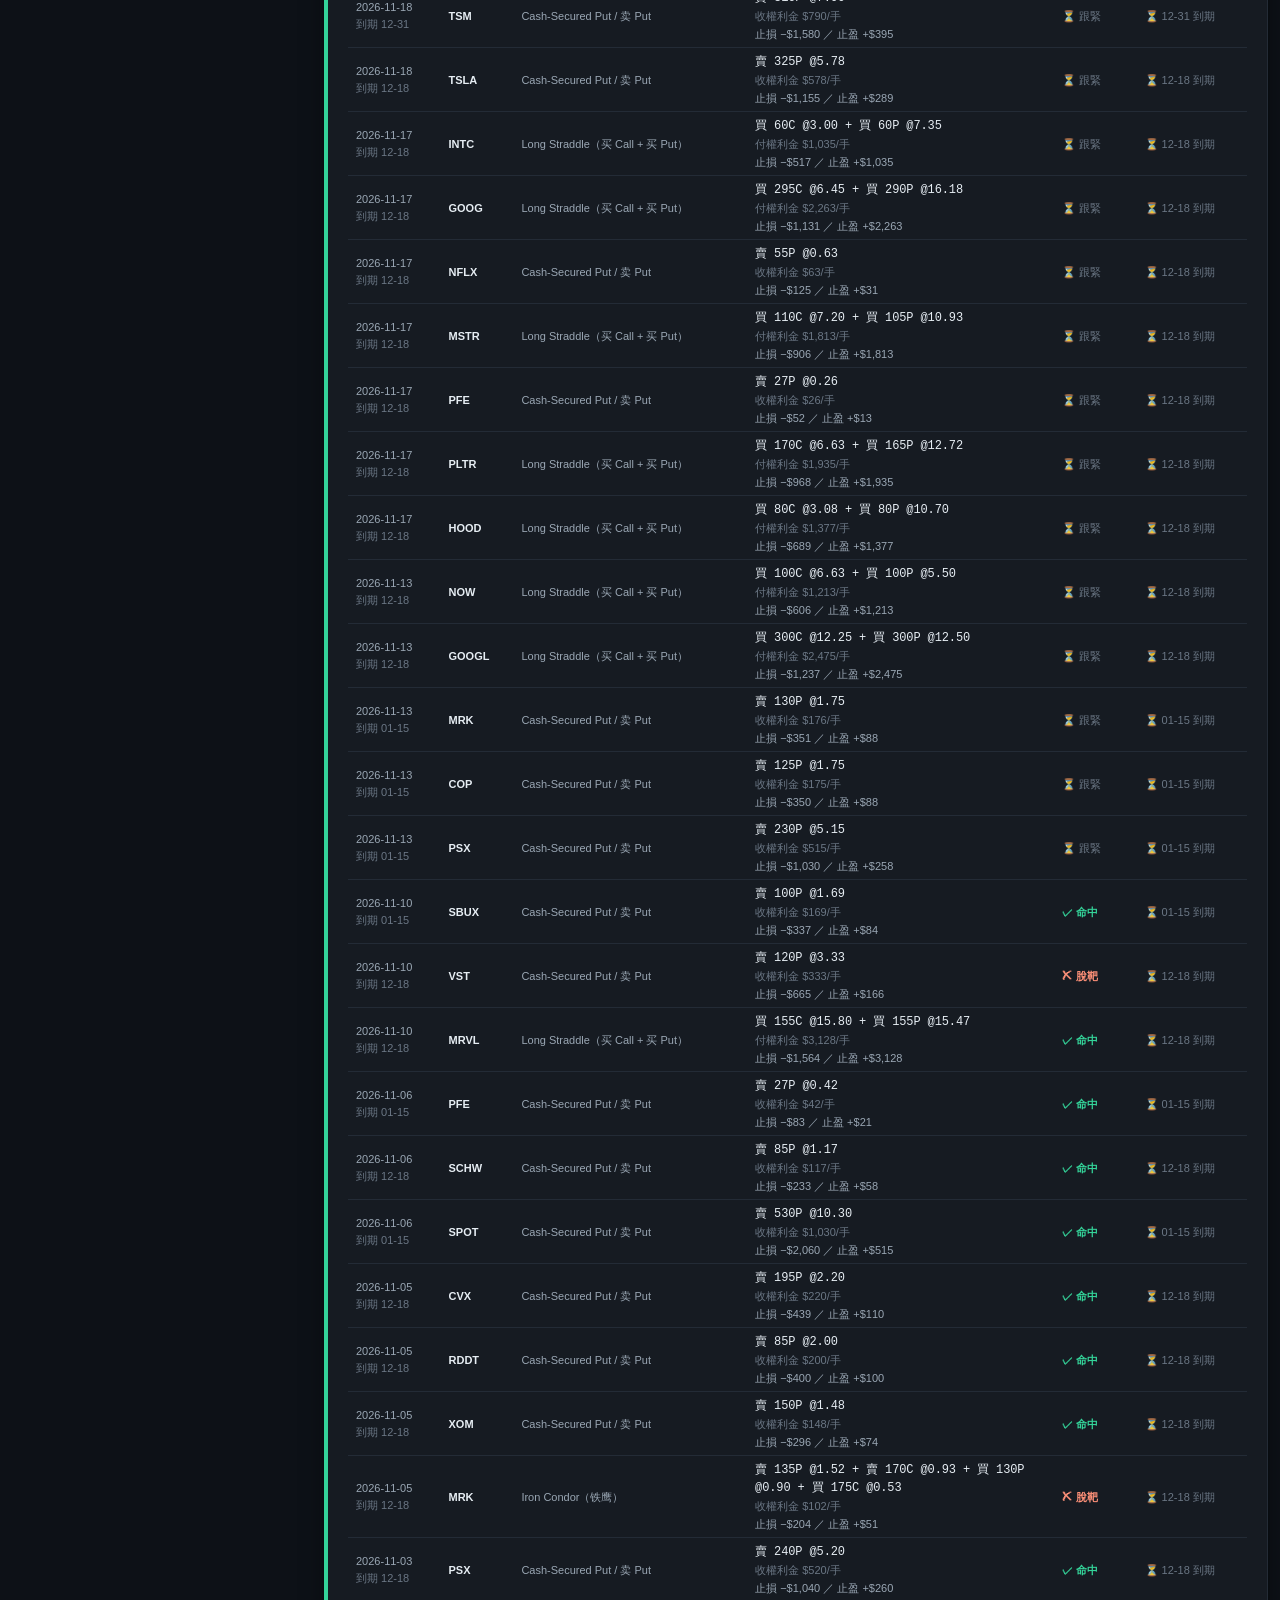
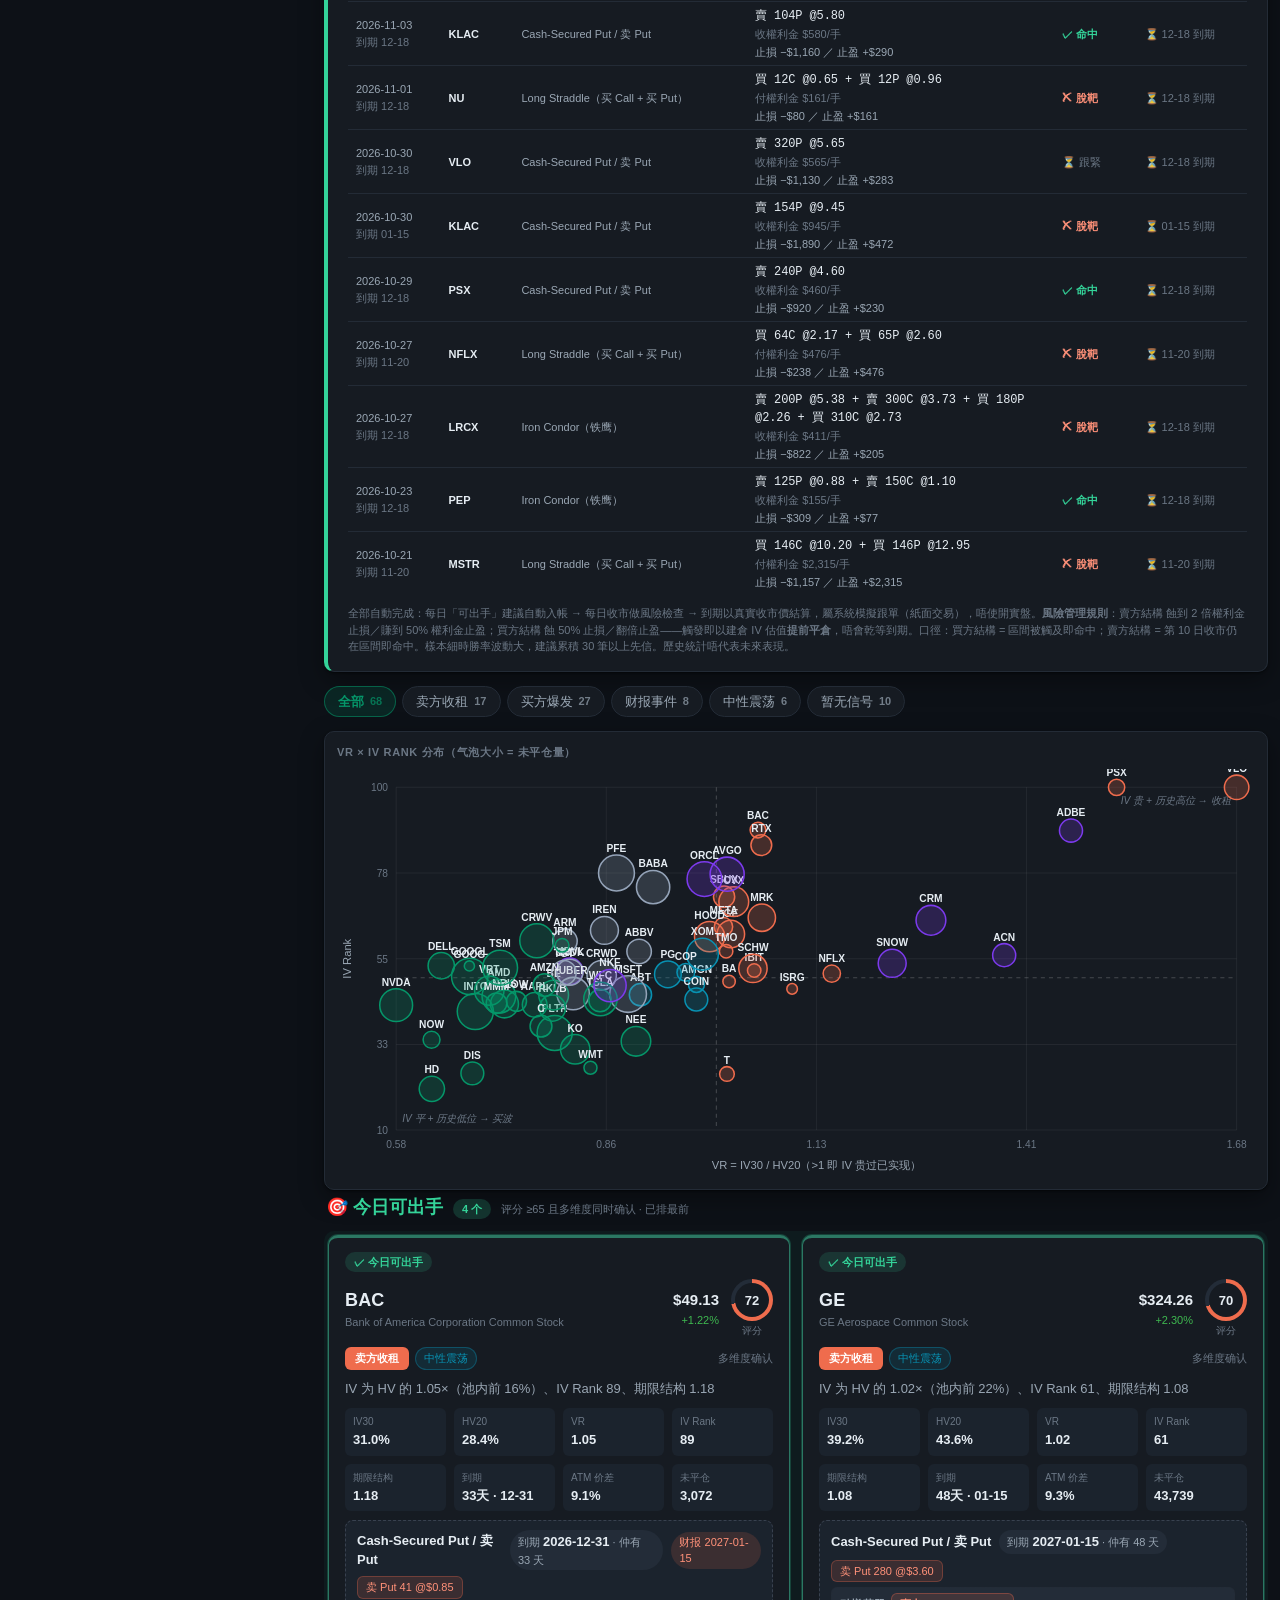
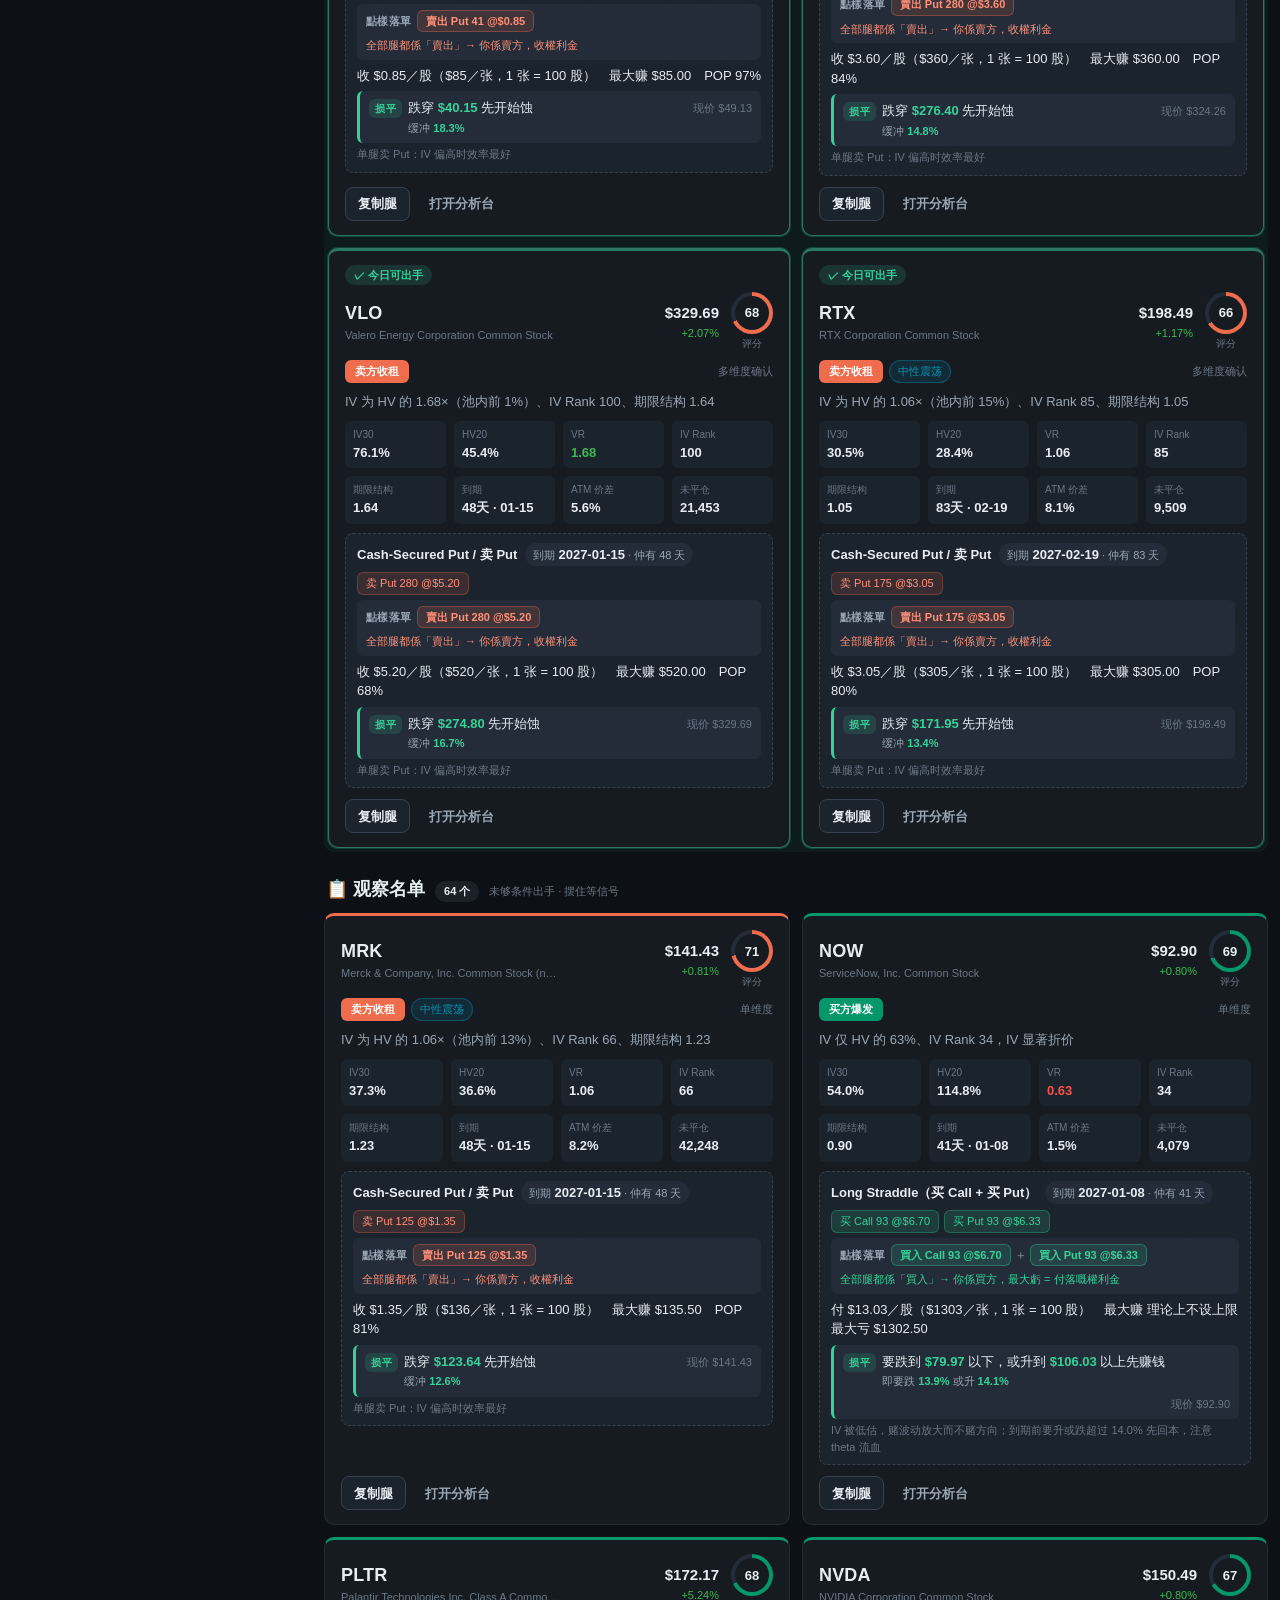
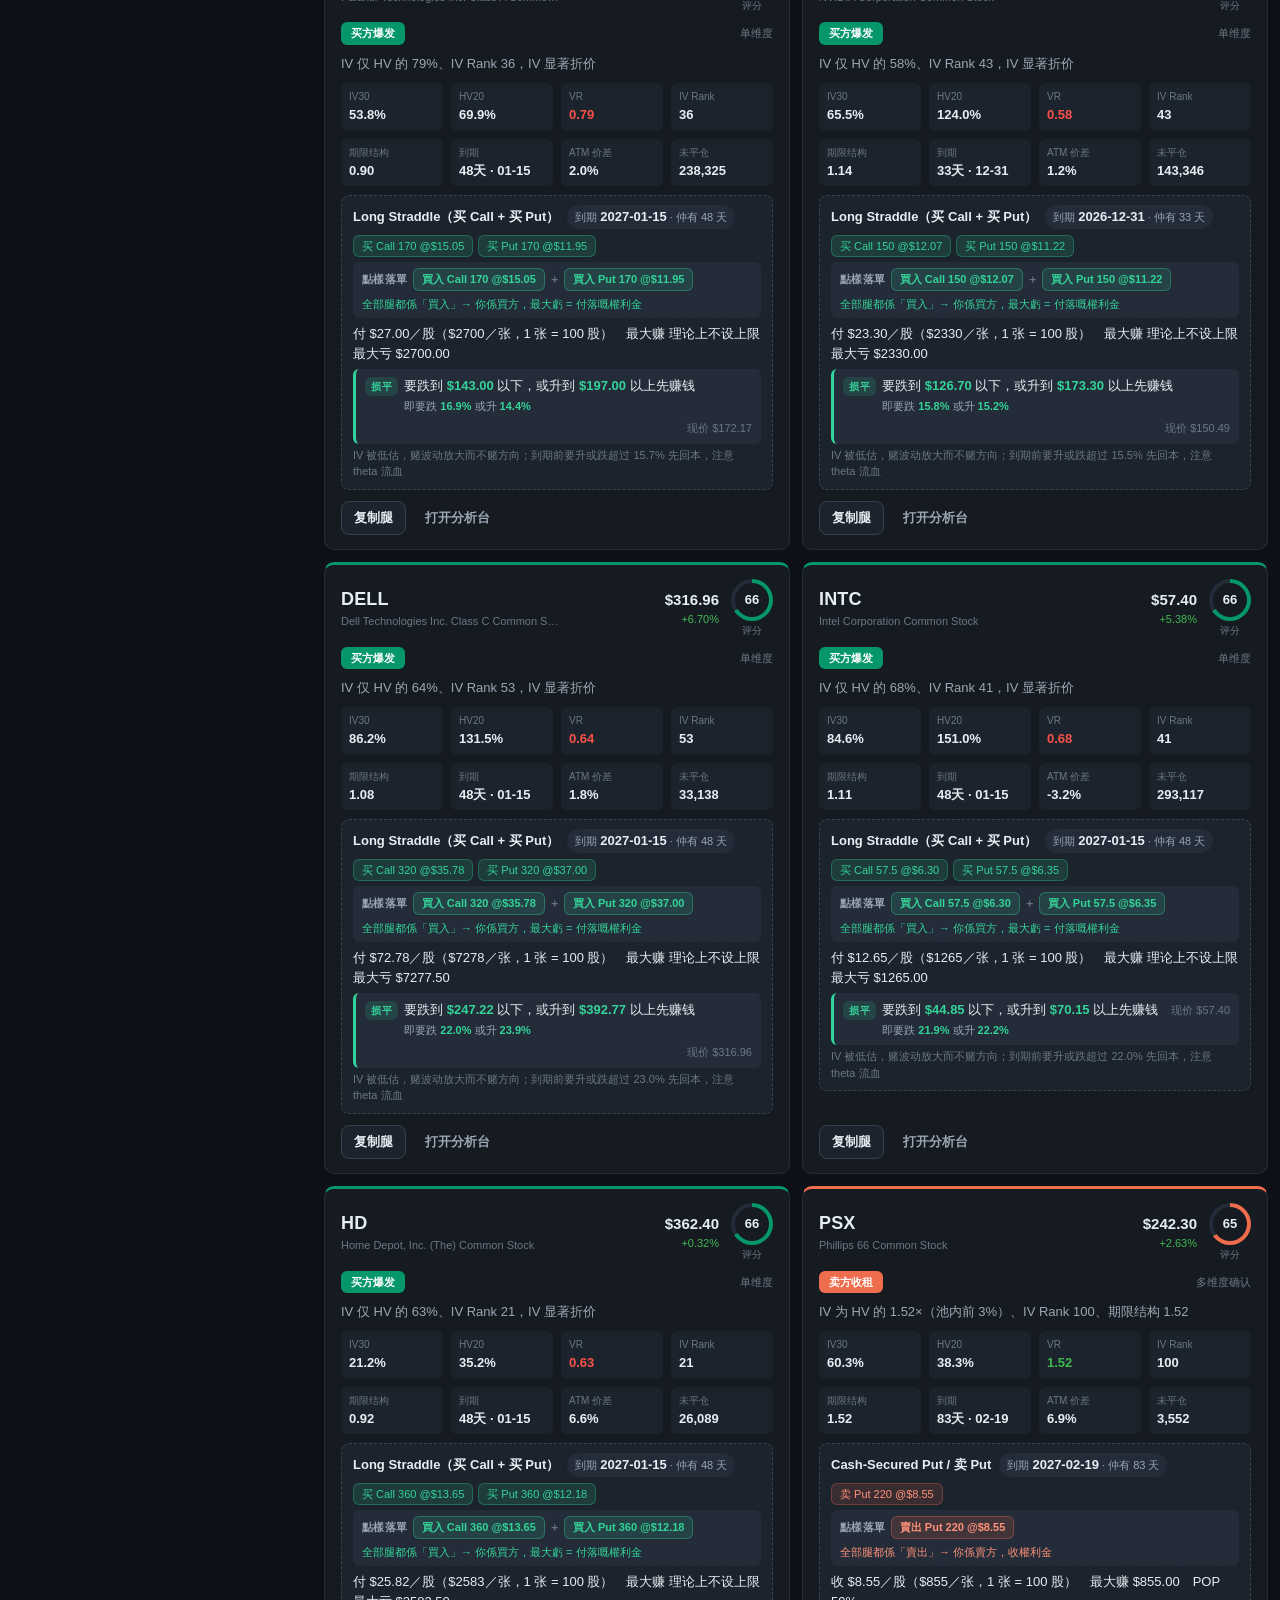
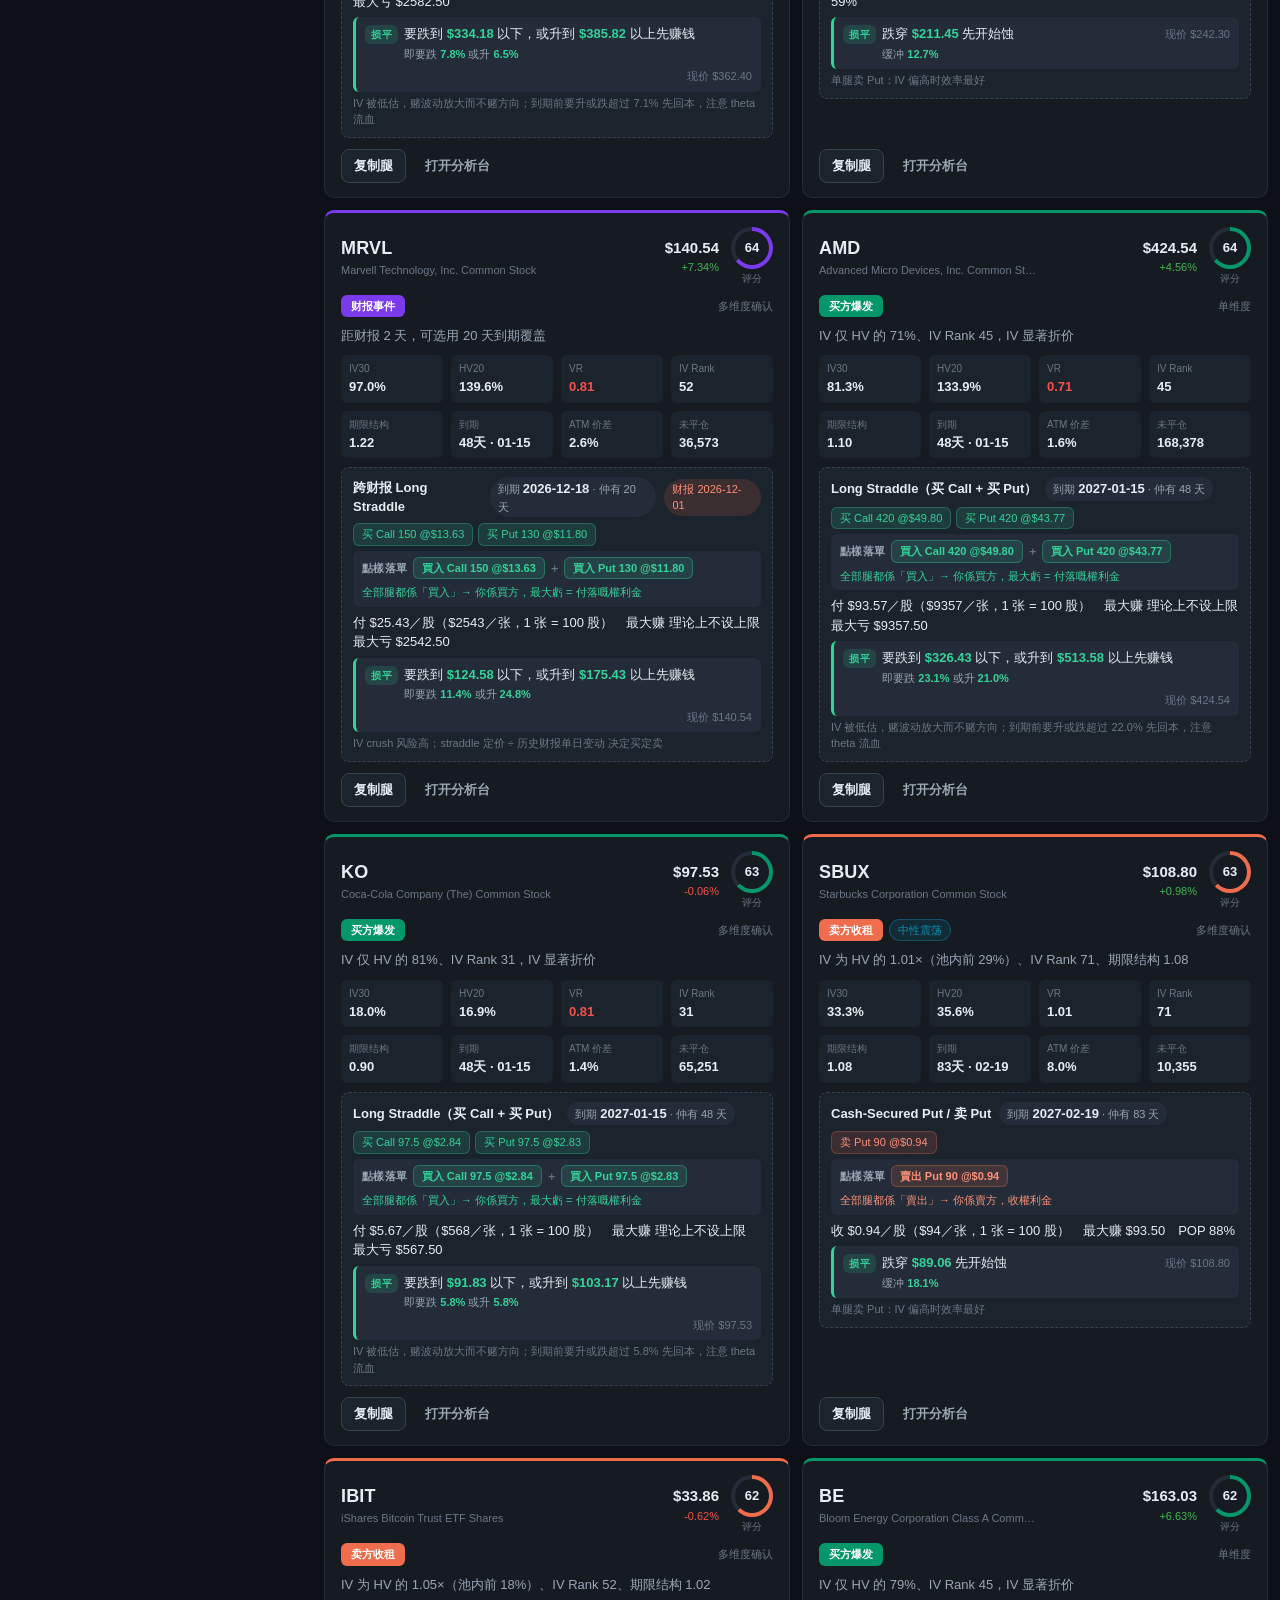
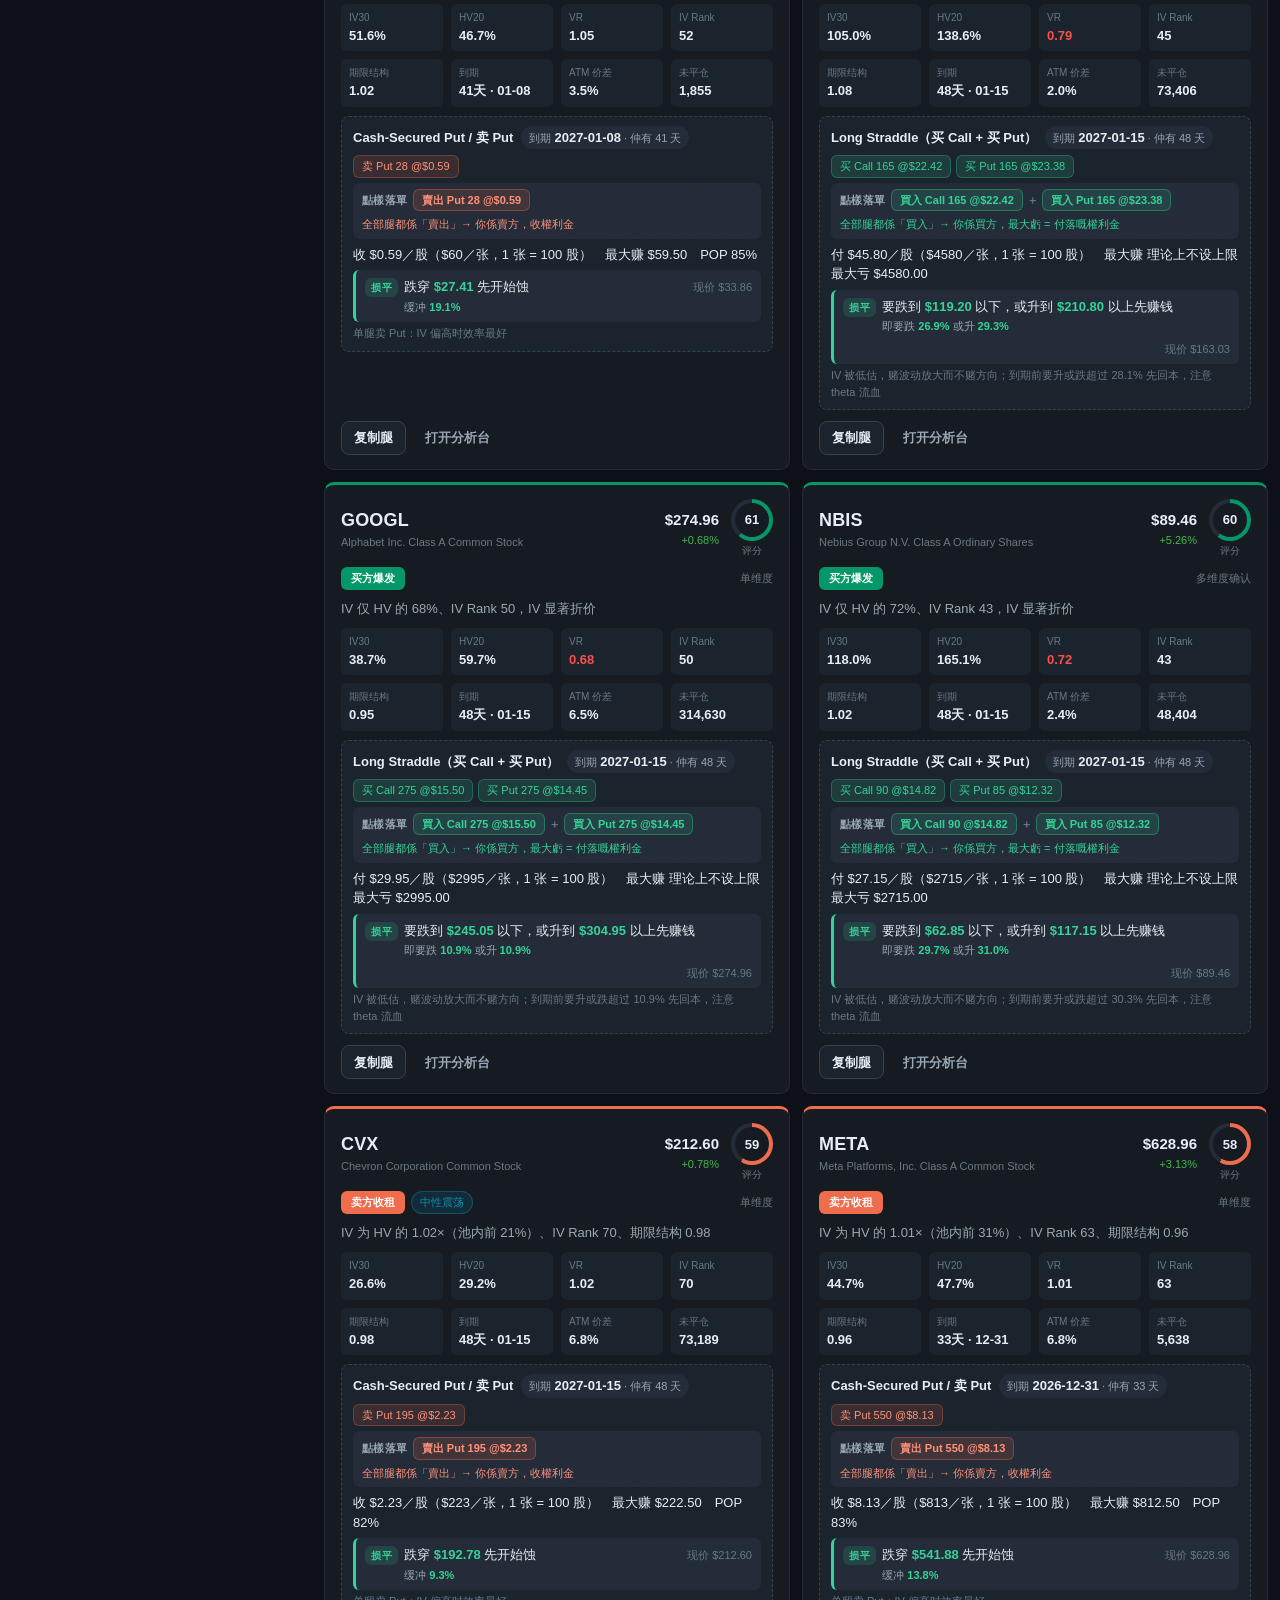
